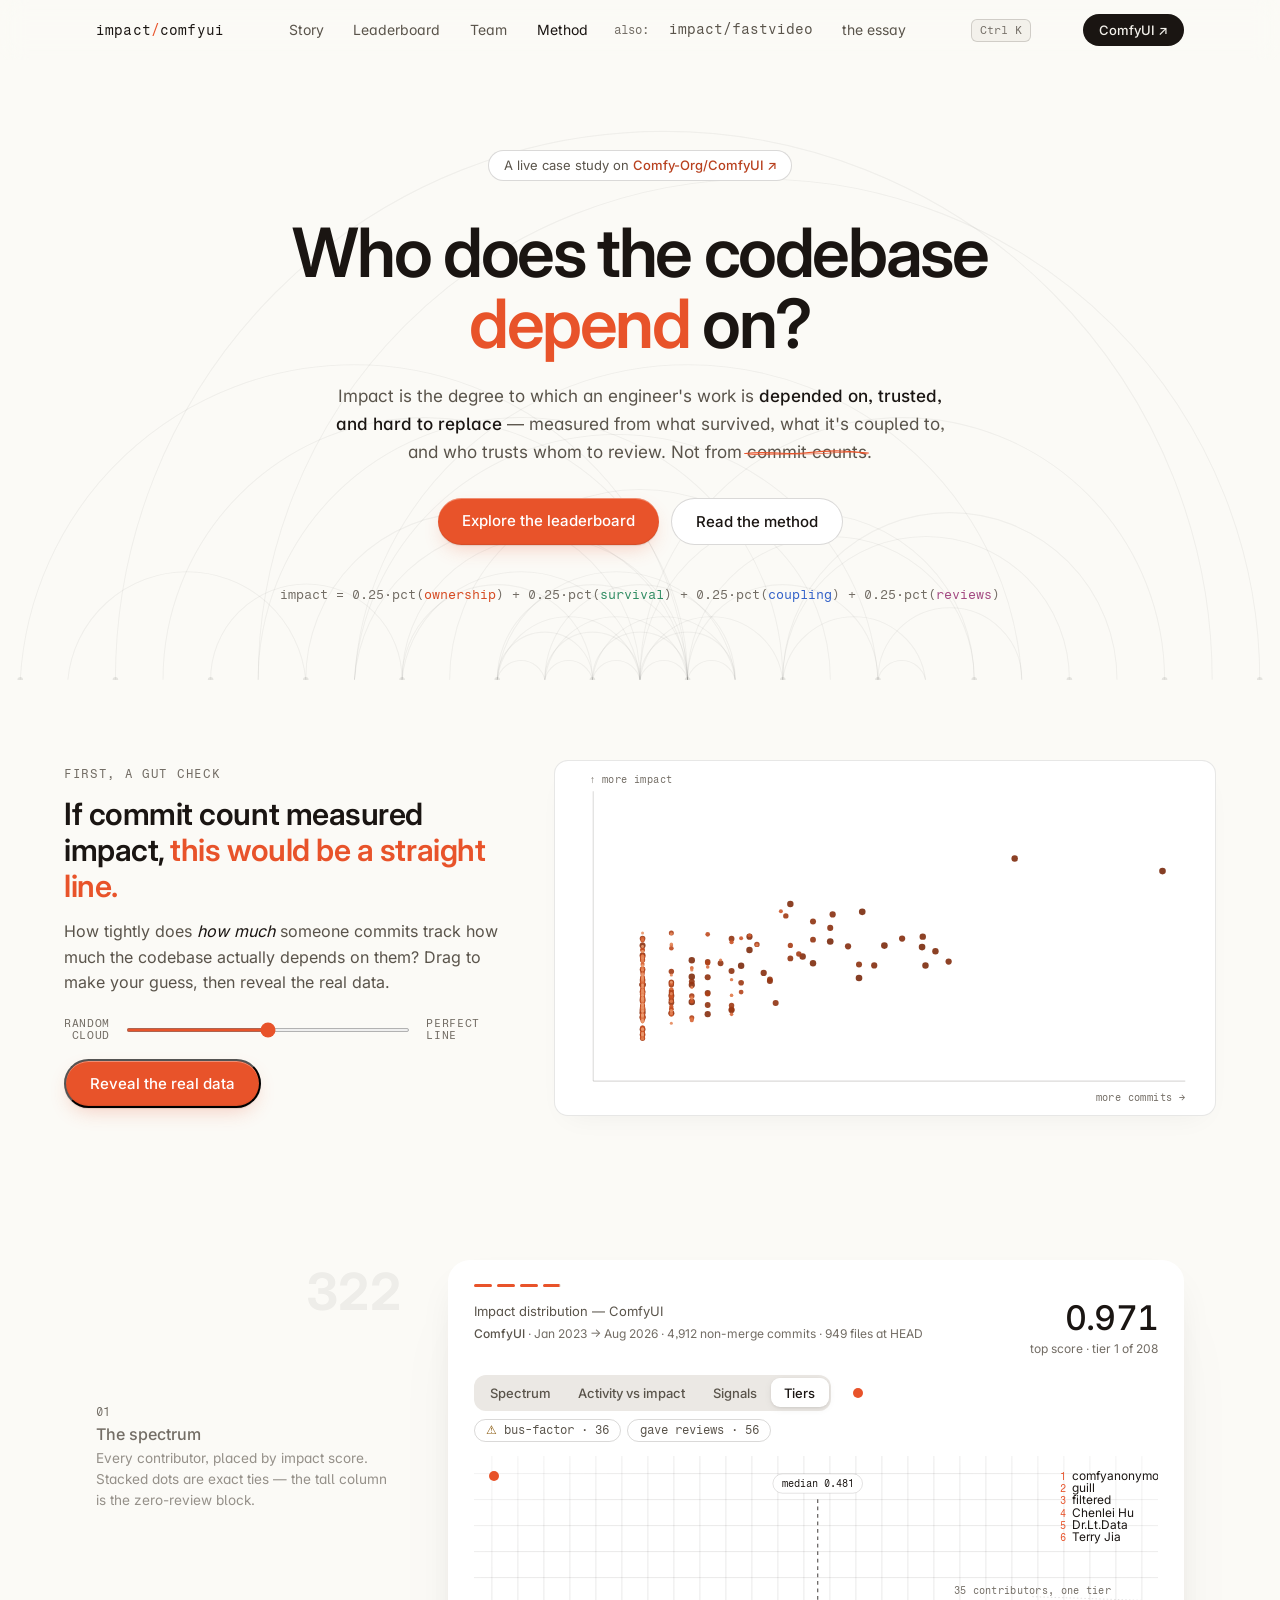
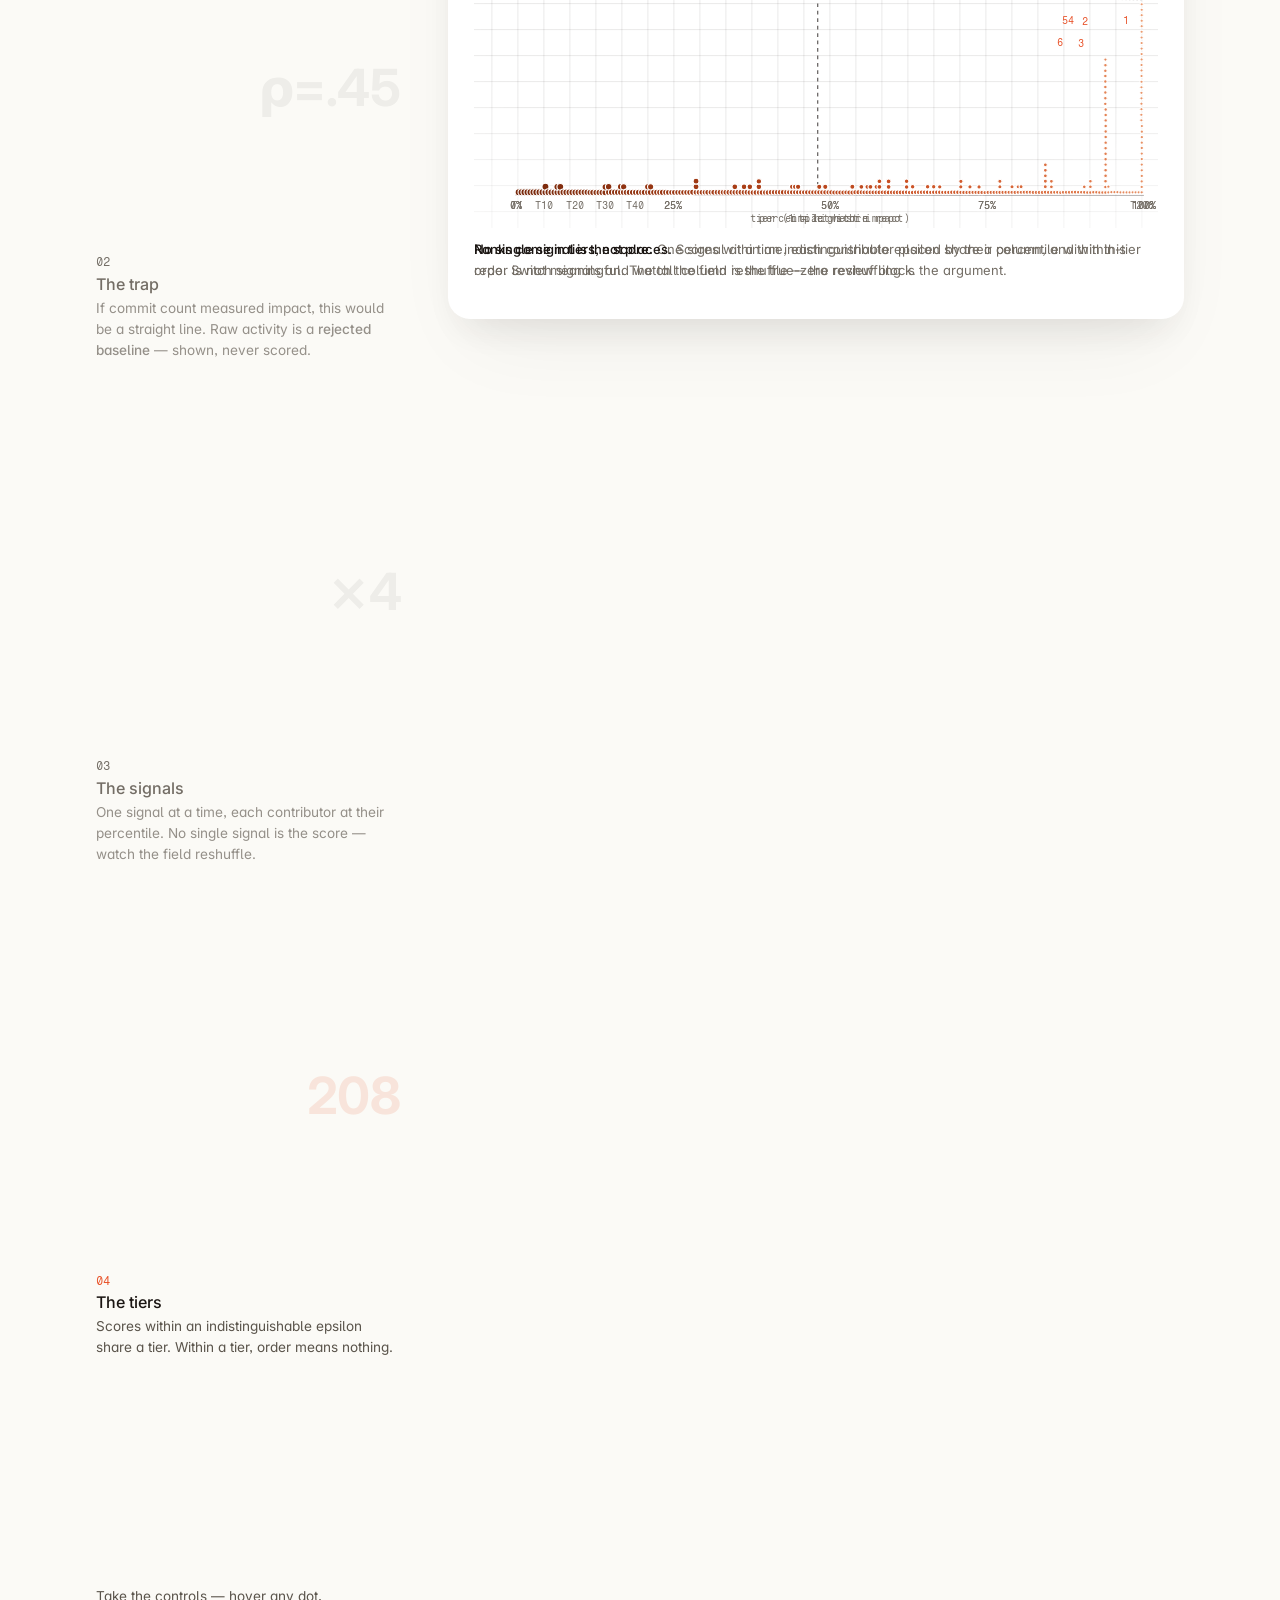
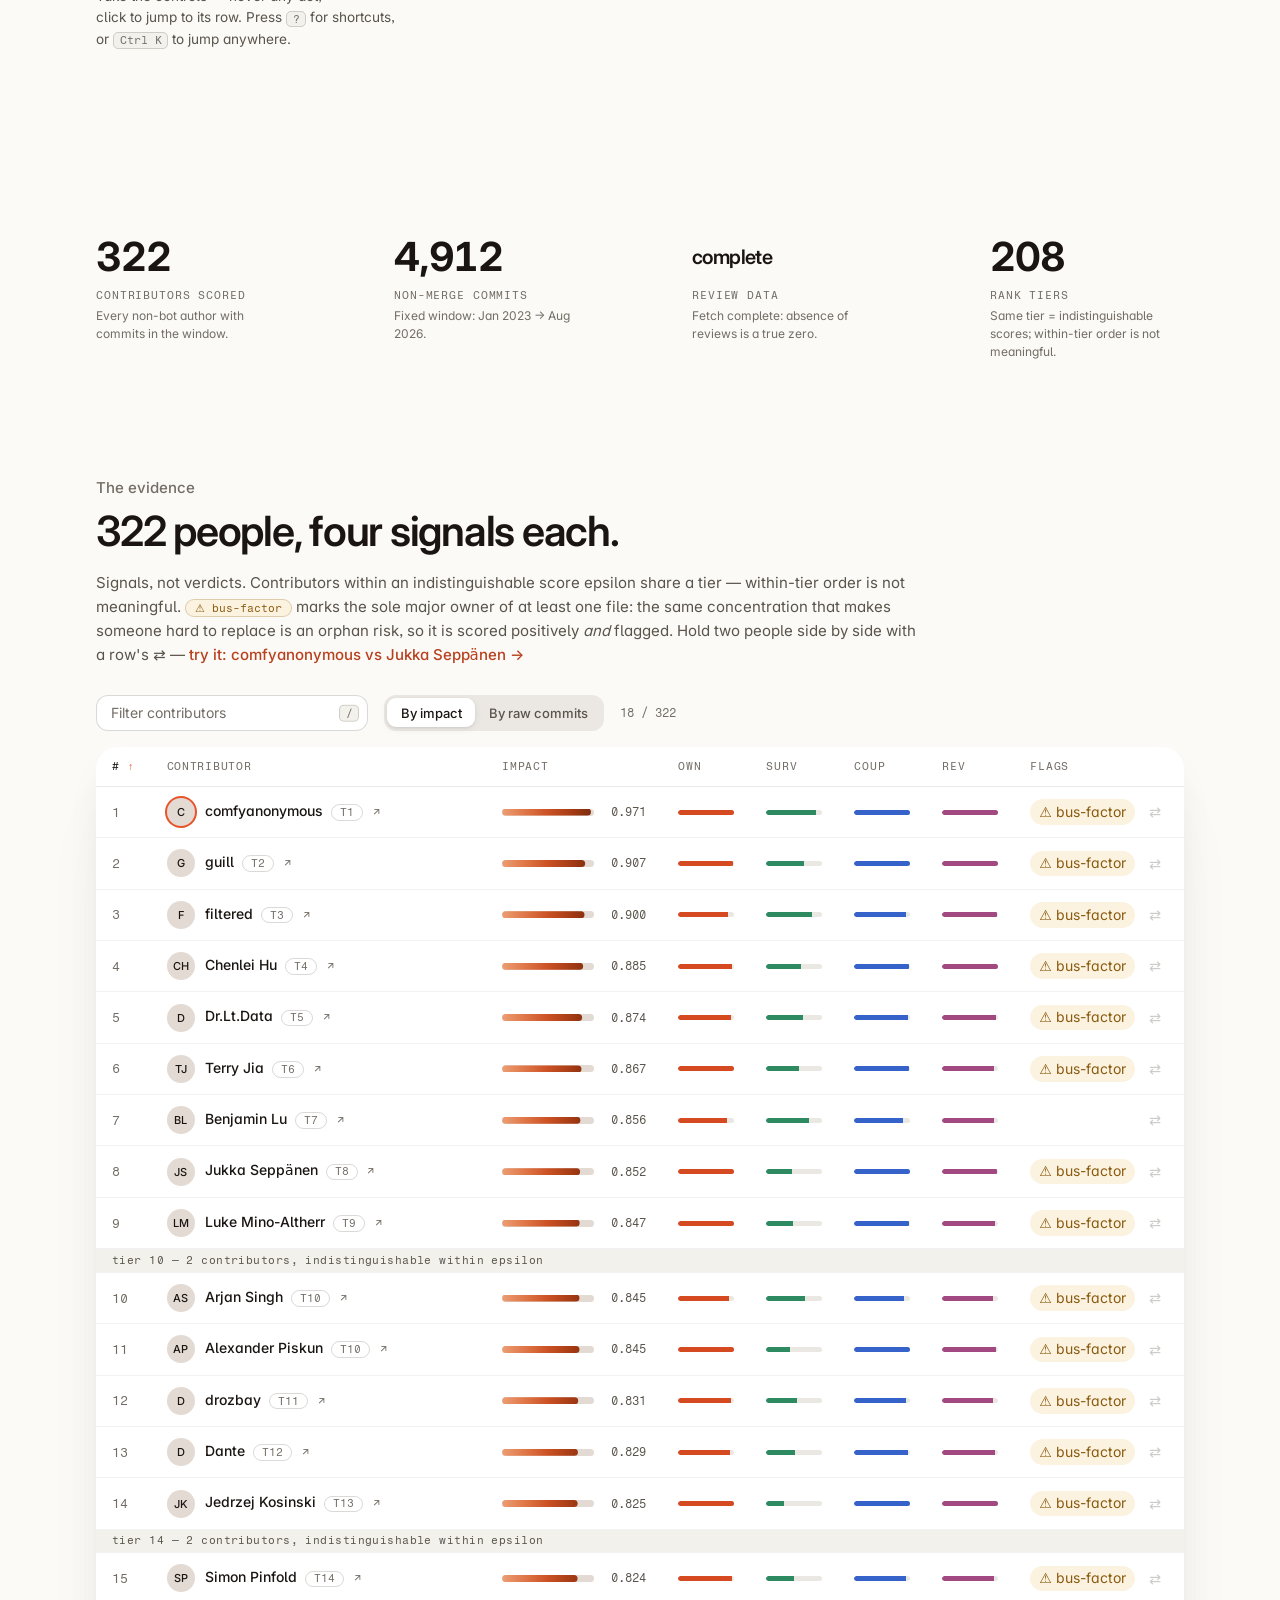
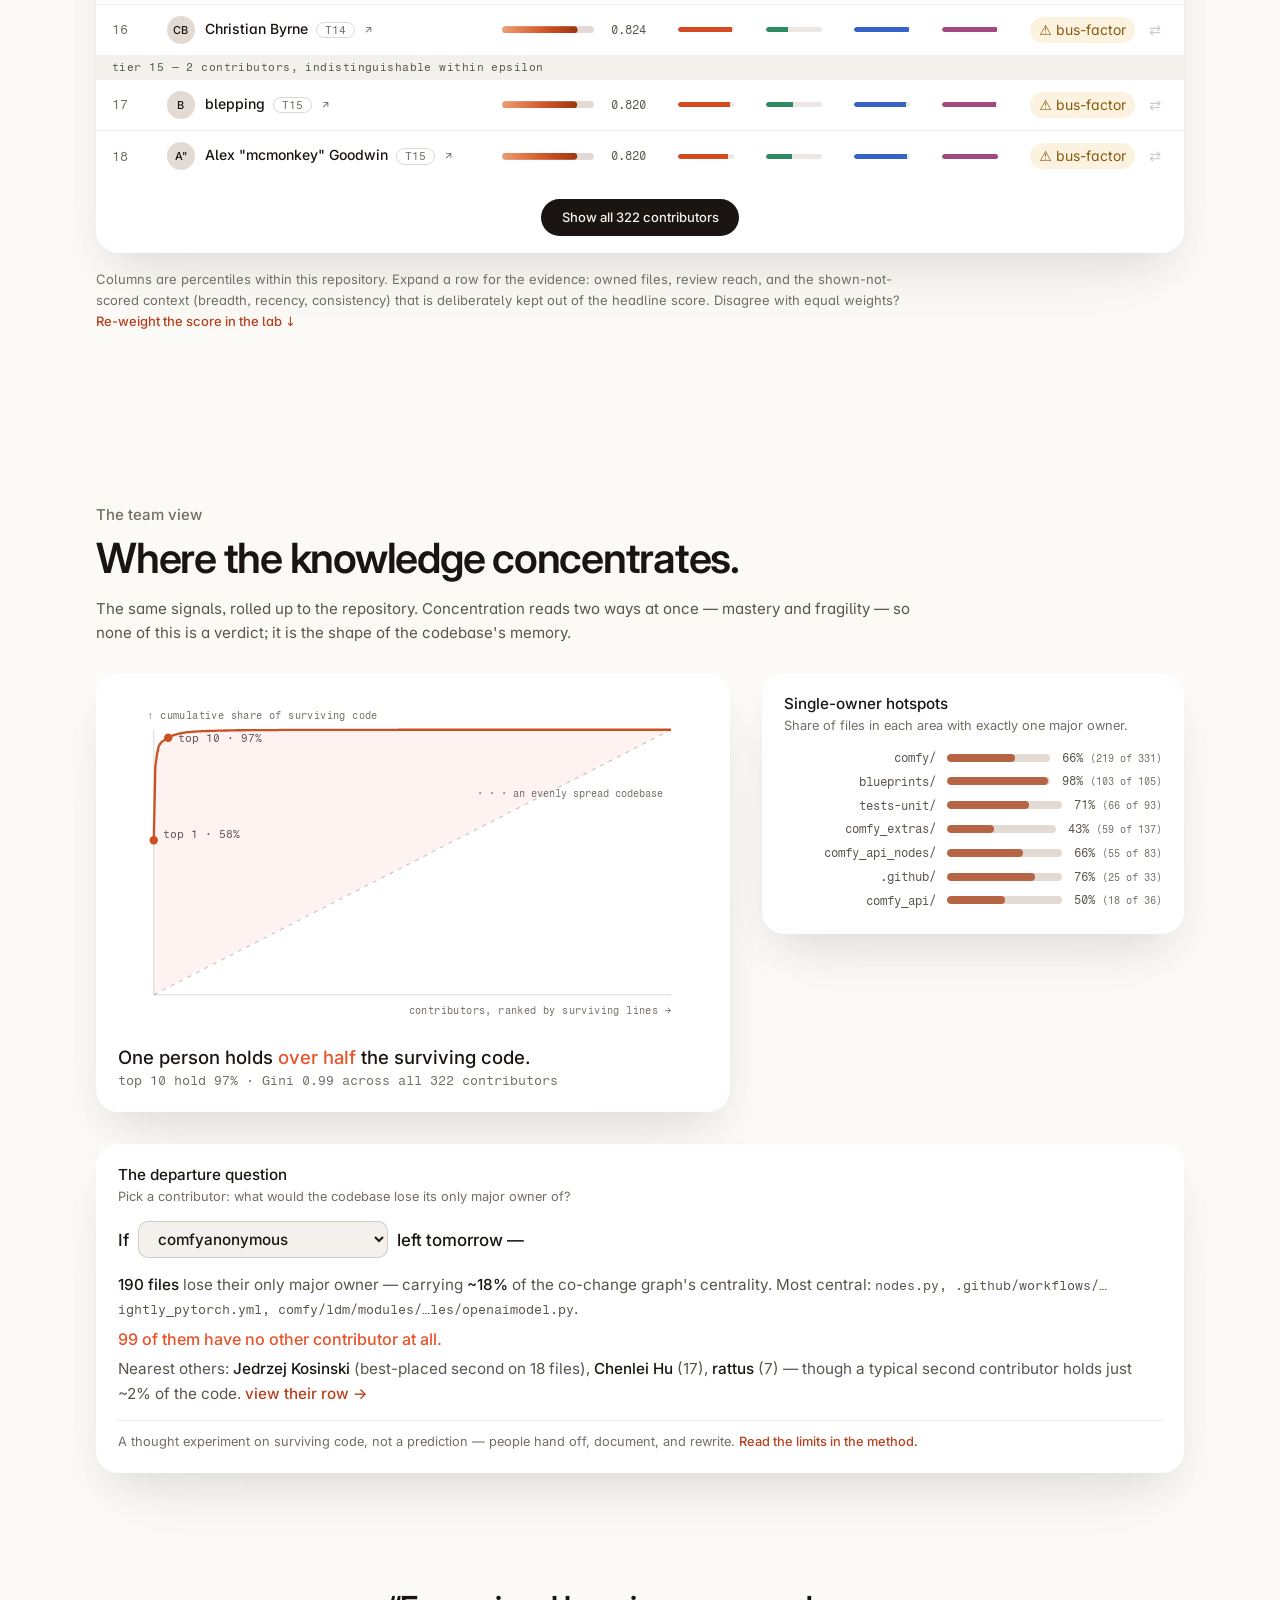
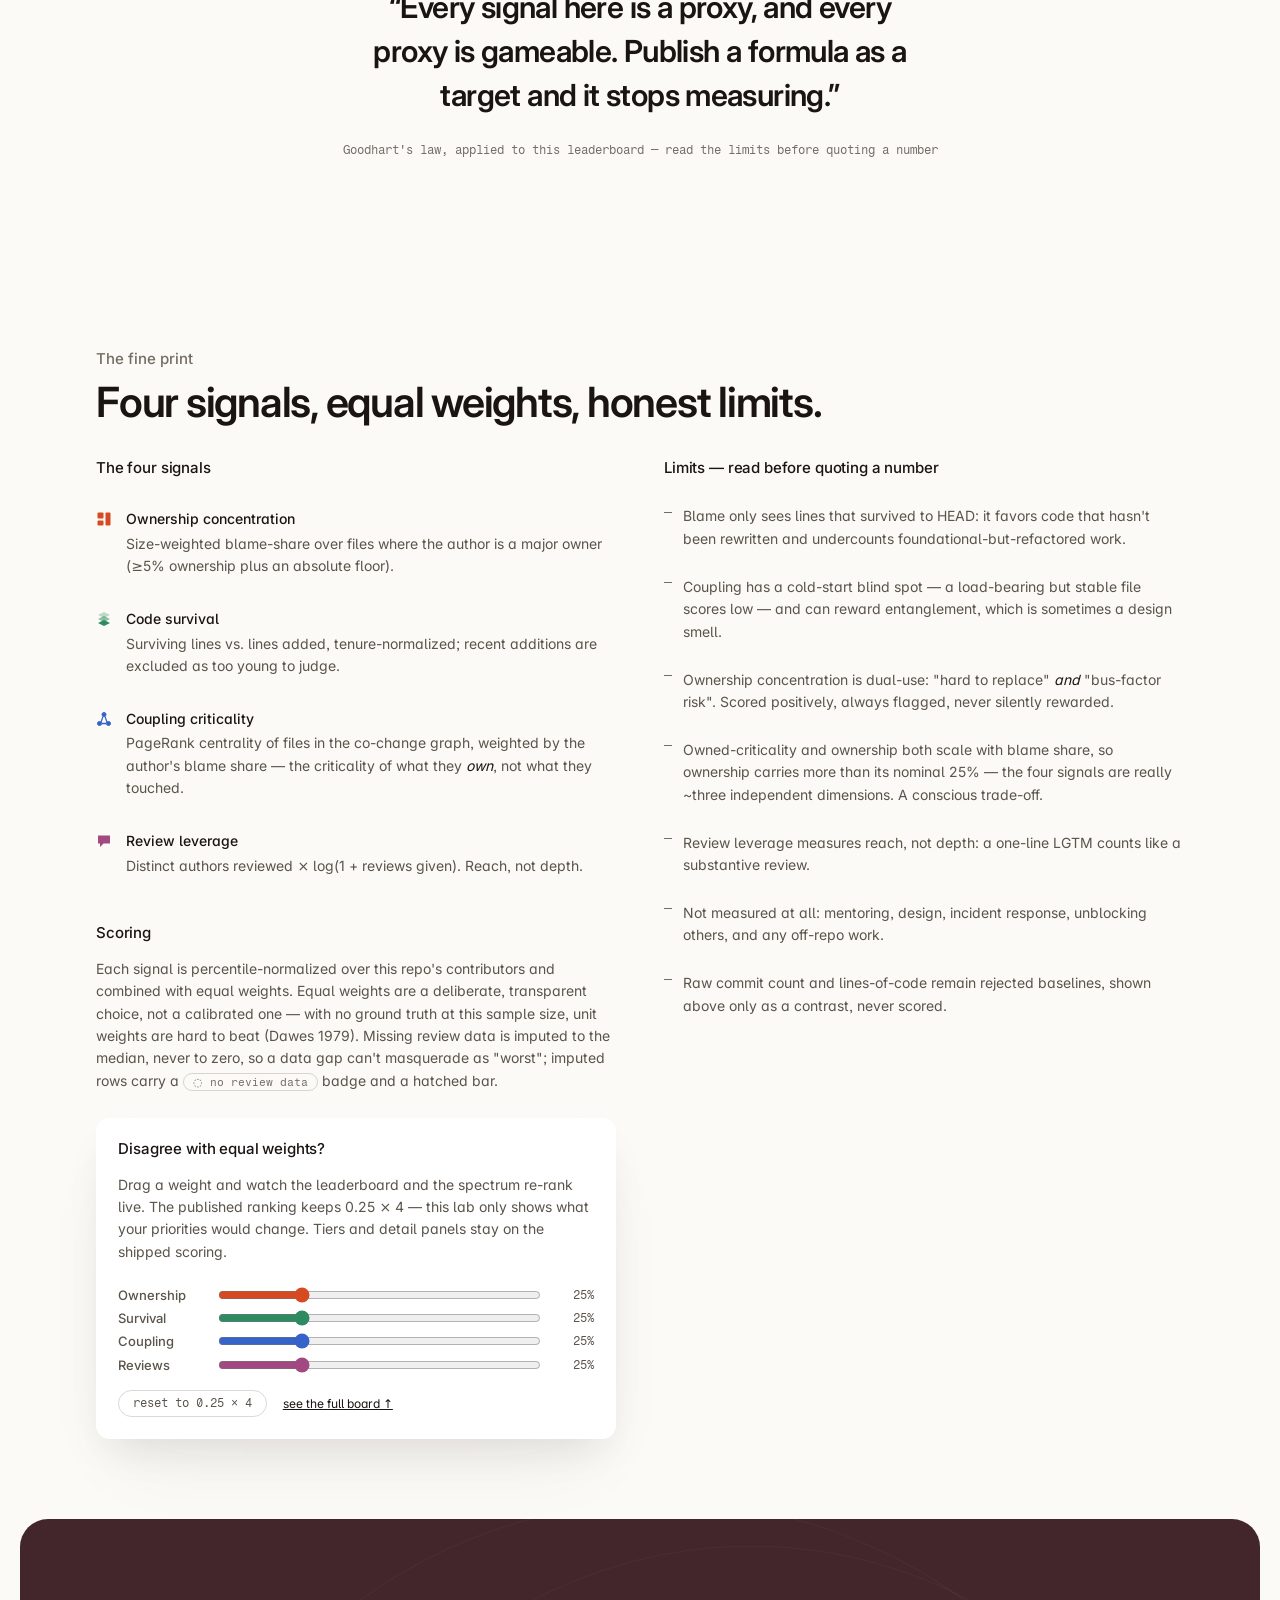
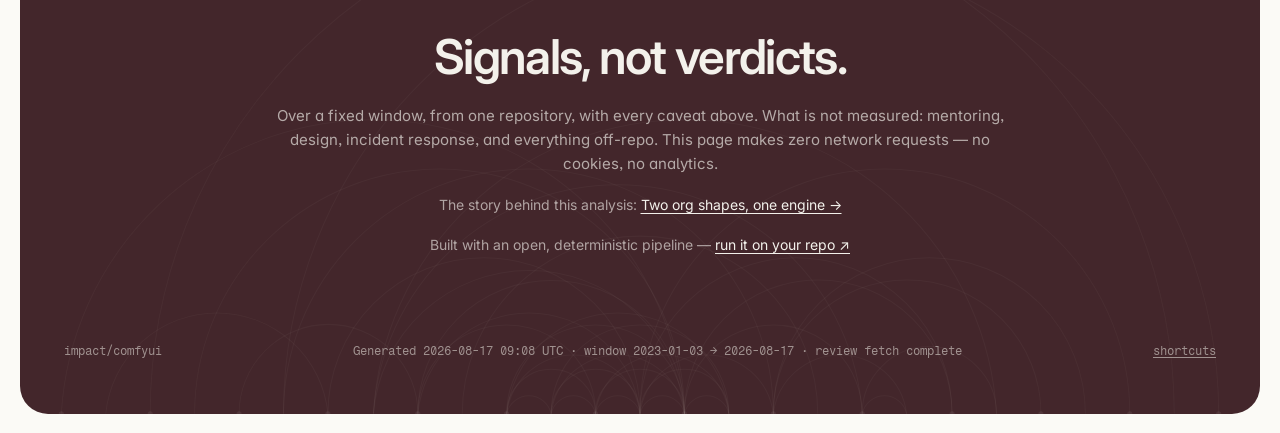
==== docs/comfyui/index.html @ c4386c2b "chore: weekly data refresh (2026-08-17)" ====
<!doctype html>
<html lang="en">
<head>
<meta charset="utf-8">
<meta name="viewport" content="width=device-width, initial-scale=1">
<meta name="color-scheme" content="light">
<meta name="theme-color" content="#FCFCFC">
<meta name="description" content="Who does ComfyUI depend on? An engineering-impact leaderboard built from code survival, ownership, co-change coupling, and review leverage — not commit counts.">
<meta property="og:title" content="Who does ComfyUI depend on?">
<meta property="og:description" content="322 ComfyUI contributors ranked by impact — what survived, what it's coupled to, and who trusts whom to review. Not commit counts.">
<meta property="og:type" content="website">
<meta property="og:image" content="https://sbui056.github.io/engineering-metrics/comfyui/og.png">
<meta property="og:image:width" content="1200">
<meta property="og:image:height" content="630">
<meta name="twitter:card" content="summary_large_image">
<link rel="icon" href="data:image/svg+xml,%3Csvg xmlns='http://www.w3.org/2000/svg' viewBox='0 0 32 32'%3E%3Crect width='32' height='32' rx='7' fill='%23FCFCFC'/%3E%3Ccircle cx='10' cy='20' r='3' fill='%23EC9E74'/%3E%3Ccircle cx='17' cy='16' r='4' fill='%23CB5124'/%3E%3Ccircle cx='24' cy='11' r='5' fill='%2378290C'/%3E%3C/svg%3E">
<title>Engineering Impact — ComfyUI</title>
<style>
/* ------------------------------------------------------------------ tokens
   Art direction: a warm paper-white measurement instrument with one hot color
   and an editorial voice. Every surface/shadow/chart value below is either
   measured from the reference (workweave.dev, extracted via computed styles)
   or validator-passed (dataviz validate_palette.js):
   - signal categorical set on #FFFFFF: #D64A22 / #2E8B61 / #3563C9 / #A34981
     (ALL PASS, all-pairs CVD >= 18)
   - impact ramp (ordinal) on #FFFFFF: #EC9E74 -> #DF7647 -> #CB5124 ->
     #A63C15 -> #78290C (ALL PASS)
   Vermilion #E8532A is brand/status-of-argument only (pop word, scribble,
   page CTA, >=18px text); body-size links use #B8401E (>=4.5:1).
   Amber-brown #8A5A0F on #FBF3E0 is the reserved bus-factor status - always
   icon + label, never a series color. */
:root {
  --paper: #FBFAF6;
  --cream: #F3F1EB;
  --tert: #EBE8E4;
  --putty: #E3DAD3;
  --peach: #FDEDE6;
  --card: #FFFFFF;
  --espresso: #43262B;
  --ink: #1A1512;
  --ink-2: #5A544B;
  --ink-3: #736D65; /* 4.53:1 on cream, 4.90 on paper — AA on every surface it sits on (hover rows included) */
  --hair: rgba(26, 21, 18, 0.10);
  --hair-2: rgba(26, 21, 18, 0.16);
  --gridline: rgba(26, 21, 18, 0.09);
  --verm: #E8532A;
  --verm-deep: #C94420;
  --link: #B8401E;
  --own: #D64A22;
  --surv: #2E8B61;
  --coup: #3563C9;
  --rev: #A34981;
  --ramp: linear-gradient(90deg, #EC9E74, #DF7647, #CB5124, #A63C15, #78290C);
  --warn-ink: #8A5A0F;
  --warn-bg: #FBF3E0;
  --warn-line: rgba(138, 90, 15, 0.25);
  --display: "Inter Display", "Inter", system-ui, -apple-system, "Segoe UI", sans-serif;
  --ui: "Inter", system-ui, -apple-system, "Segoe UI", sans-serif;
  --mono: "Fragment Mono", ui-monospace, "SF Mono", Menlo, Consolas, monospace;
  --card-shadow: rgba(42, 31, 26, 0.10) 0 20px 40px -12px,
                 rgba(42, 31, 26, 0.06) 0 40px 80px -24px;
  --nav-h: 3.75rem;
  /* two motion registers: --swift for micro (hover/tooltip, <=200ms ease-out),
     --ease-expo/--ease-spring for narrative (reveals, morphs, 0.5-1s) */
  --ease: cubic-bezier(0.22, 1, 0.36, 1);
  --ease-expo: cubic-bezier(0.16, 1, 0.3, 1);
  --ease-spring: cubic-bezier(0.25, 1, 0.5, 1);
  --swift: 200ms cubic-bezier(0, 0, 0.2, 1);
  --r-md: 12px;
  --r-lg: 14px;
  --r-xl: 22px;
  --r-2xl: 28px;
}

/* real spring for --ease-spring where linear() is supported (Chrome 113+,
   Firefox 112+, Safari 17.2+): one gentle overshoot (~4%), settled by 60%.
   Generated from a damped spring (zeta 0.72). The token upgrade must happen
   inside @supports — a linear() fallback chain through var() would fail at
   computed-value time and reset to `initial`, not the previous value. */
@supports (transition-timing-function: linear(0, 1)) {
  :root {
    --ease-spring: linear(0, 0.1531 5%, 0.4376 10%, 0.6982 15%, 0.8803 20%,
        0.9835 25%, 1.0283 30%, 1.0384 35%, 1.0322 40%, 1.0212 45%,
        1.0113 50%, 1.0044 55%, 1);
  }
}

*, *::before, *::after { box-sizing: border-box; }
html { scroll-behavior: smooth; background: var(--paper); }
body {
  margin: 0;
  background: var(--paper);
  color: var(--ink);
  font: 400 1rem/1.6 var(--ui);
  /* character variants (tail l, single-storey a, curved r): de-default-Inter voice */
  font-feature-settings: "cv05" 1, "cv11" 1, "ss03" 1;
  -webkit-font-smoothing: antialiased;
  text-rendering: optimizeLegibility;
}
h1, h2, h3 { margin: 0; }
a { color: inherit; }
::selection { background: var(--peach); color: var(--ink); }
.sr-only {
  position: absolute; width: 1px; height: 1px; padding: 0; margin: -1px;
  overflow: hidden; clip-path: inset(50%); white-space: nowrap;
}
:focus-visible { outline: 2px solid var(--verm); outline-offset: 2px; border-radius: 3px; }
.espresso :focus-visible { outline-color: var(--cream); }
section { scroll-margin-top: calc(var(--nav-h) + 1rem); }
.nowrap { white-space: nowrap; }
.num-data { font-variant-numeric: tabular-nums; }

.skip {
  position: absolute; left: 1rem; top: 0.75rem; z-index: 100;
  background: var(--ink); color: var(--cream); text-decoration: none;
  font: 500 0.8125rem var(--ui); padding: 0.5rem 1rem; border-radius: 99px;
  transform: translateY(-4.75rem); transition: transform var(--swift);
}
.skip:focus { transform: translateY(0); }
.noscript { max-width: 72rem; margin: 2rem auto; padding: 0 2rem; color: var(--ink-2); }

/* structure felt, not seen: no page frame, no section divider lines —
   separation is spacing alone. The page is one continuous sheet: a fixed
   full-viewport atmosphere (very large, very soft warm washes) sits behind
   everything, so the warmth flows through section boundaries instead of
   belonging to bands. */
body::before {
  content: ""; position: fixed; inset: 0; z-index: -1; pointer-events: none;
  background-image:
    radial-gradient(ellipse 90% 62% at 50% -8%,
      rgba(236, 158, 116, 0.12), rgba(236, 158, 116, 0.04) 52%, transparent 76%),
    radial-gradient(ellipse 70% 55% at 88% 62%,
      rgba(243, 241, 235, 0.85), transparent 70%),
    radial-gradient(ellipse 60% 45% at 6% 96%,
      rgba(227, 218, 211, 0.35), transparent 72%);
}
.nav-inner, .hero-inner, .story-grid, .cells, .section, .quote-inner, .espresso-inner {
  max-width: 72rem; margin: 0 auto;
}

/* reveal system: armed only when JS runs (html.js), killed by reduced motion */
html.js [data-reveal] {
  opacity: 0; transform: translateY(14px);
  transition: opacity 0.5s var(--ease-expo), transform 0.5s var(--ease-expo);
  transition-delay: var(--d, 0ms);
}
html.js [data-reveal].in { opacity: 1; transform: none; }
/* element was already deep in view when its reveal fired (fast scroll or an
   anchor jump): appear near-instantly instead of making the reader wait */
html.js [data-reveal].in-fast { transition-duration: 0.18s; transition-delay: 0ms; }

/* the footer's conversion line: the site links its own engine */
.espresso-run { margin: 1.1rem 0 0; font: 400 0.875rem/1.6 var(--ui); color: rgba(243, 241, 235, 0.62); }
.espresso-run a { color: var(--cream); text-decoration: underline; text-underline-offset: 3px; }
.espresso-run a:hover { color: #fff; }

/* ------------------------------------------------------------- prologue
   The guess beat: a compact gut-check between hero and story (6.7 demoted it
   from a full-screen gate — hero first). Lineless: no border, no wash of its
   own; it sits in the page atmosphere. Desktop is a two-column instrument
   panel (copy + controls left, chart right); phones stack copy → chart →
   controls so the Reveal always sits with the chart it drives. */
.prologue[hidden] { display: none; } /* display rule below must not defeat [hidden] */
.prologue { padding: 5rem 2rem 4rem; }
.prologue-inner {
  max-width: 72rem; margin: 0 auto;
  display: grid; grid-template-columns: minmax(19rem, 2fr) 3fr;
  grid-template-areas: "copy chart" "play chart";
  column-gap: 3rem; row-gap: 1.4rem; align-items: center;
}
.prologue-copy {
  grid-area: copy; align-self: end;
  display: flex; flex-direction: column; gap: 1rem;
}
.prologue-play {
  grid-area: play; align-self: start;
  display: flex; flex-direction: column; gap: 1rem; align-items: flex-start;
}
.prologue-kicker {
  margin: 0; font: 500 0.75rem/1 var(--mono);
  letter-spacing: 0.14em; text-transform: uppercase; color: var(--ink-3);
}
.prologue-title {
  margin: 0; max-width: 22ch;
  font: 600 clamp(1.6rem, 2.4vw, 2.15rem)/1.16 var(--display);
  letter-spacing: -0.015em; color: var(--ink);
}
.prologue-title-em { color: var(--verm); }
.prologue-q {
  margin: 0; max-width: 34rem;
  font: 400 1rem/1.6 var(--ui); color: var(--ink-2);
}
.prologue-q em { font-style: italic; color: var(--ink); }
.prologue-svg {
  grid-area: chart; width: 100%;
  background: var(--card); border: 1px solid var(--hair);
  border-radius: var(--r-lg); padding: 0.5rem 0.5rem 0.25rem;
  box-shadow: rgba(42, 31, 26, 0.06) 0 12px 28px -14px;
}
.prologue-svg svg { display: block; width: 100%; height: auto; }
.prologue-svg .prologue-axis { stroke: var(--hair-2); stroke-width: 1; }
.prologue-svg .prologue-axlab {
  fill: var(--ink-3); font: 500 10px var(--mono); letter-spacing: 0.04em;
}
.prologue-svg g.prologue-dot { transform: translate(0, 0); }
.prologue-svg.prologue-live g.prologue-dot {
  transition: transform 160ms var(--ease-spring);
}
.prologue-svg g.prologue-dot circle { opacity: 0.9; }
.prologue-controls[hidden] { display: none; }
.prologue-controls {
  display: flex; align-items: center; gap: 0.9rem;
  width: 100%; max-width: 26rem;
}
.prologue-controls.done { opacity: 0.5; }
.prologue-cap {
  flex: 0 0 auto; font: 500 0.6875rem/1.05 var(--mono);
  text-transform: uppercase; letter-spacing: 0.06em; color: var(--ink-3);
}
.prologue-cap-l { text-align: right; }
.prologue-cap-r { text-align: left; }
#prologue-range { flex: 1 1 auto; accent-color: var(--verm); height: 4px; cursor: pointer; }
.prologue-actions { margin-top: 0.1rem; }
/* .pill sets display:inline-block, which would defeat the [hidden] UA rule
   when the reveal button is dismissed — restore it explicitly */
#prologue-reveal[hidden] { display: none; }
.prologue-result[hidden] { display: none; }
.prologue-result {
  display: flex; flex-direction: column; align-items: flex-start; gap: 0.9rem;
  margin-top: 0.2rem; animation: prologue-fade 0.55s var(--ease-expo) both;
}
@keyframes prologue-fade {
  from { opacity: 0; transform: translateY(10px); }
  to { opacity: 1; transform: none; }
}
.prologue-readout { margin: 0; font: 500 1rem var(--mono); color: var(--ink); }
.prologue-verdict {
  margin: 0; max-width: 36rem;
  font: 400 1rem/1.62 var(--ui); color: var(--ink-2);
}
.prologue-verdict strong { color: var(--ink); font-weight: 600; }
/* under 64rem the panel stacks: copy → chart → play, centered */
@media (max-width: 64rem) {
  .prologue { padding: 3.5rem 1.25rem 3rem; }
  .prologue-inner {
    grid-template-columns: minmax(0, 1fr);
    grid-template-areas: "copy" "chart" "play";
    row-gap: 1.15rem;
  }
  .prologue-copy, .prologue-play { align-self: auto; align-items: center; text-align: center; }
  .prologue-result { align-items: center; text-align: center; }
  .prologue-controls { margin: 0 auto; max-width: 32rem; }
}
@media (max-width: 560px) {
  .prologue-cap { display: none; } /* the slider alone reads fine on phones */
}

/* ------------------------------------------------------- scroll progress
   Hairline reading gauge pinned above the nav. Scroll-linked, not animated:
   CSS scroll-timeline where supported, the app.js fallback elsewhere
   (Firefox stable still flags scroll-driven animations). Invisible at
   scaleX(0) under no-JS + no-support, under reduced motion (convention:
   scroll-scrubbed effects switch off), and in print. */
.scroll-progress {
  position: fixed; top: 0; left: 0; right: 0; height: 2px;
  z-index: 41; pointer-events: none;
}
.scroll-progress i {
  display: block; height: 100%; background: var(--verm);
  transform: scaleX(0); transform-origin: 0 50%;
}
@media (prefers-reduced-motion: no-preference) {
  @supports (animation-timeline: scroll()) {
    .scroll-progress i {
      animation: sp-grow linear both;
      animation-timeline: scroll(root);
    }
  }
}
@keyframes sp-grow { from { transform: scaleX(0); } to { transform: scaleX(1); } }

/* ------------------------------------------------------------------- nav */
.nav {
  position: sticky; top: 0; z-index: 40;
  background: rgba(251, 250, 246, 0.82);
  backdrop-filter: blur(12px);
  -webkit-backdrop-filter: blur(12px);
  /* flat nav (Claude/Clay): no border — elevation arrives only on scroll */
  transition: box-shadow 0.25s var(--ease);
}
/* hairline lives in the shadow, not a border — a real border would add 1px
   of nav height mid-scroll and shift everything below it */
.nav.scrolled {
  box-shadow: 0 1px 0 var(--hair),
              rgba(42, 31, 26, 0.07) 0 6px 16px -8px;
}
.nav-inner {
  padding: 0 2rem; height: var(--nav-h);
  display: flex; align-items: center; justify-content: space-between; gap: 1rem;
}
.wordmark {
  font: 400 0.875rem var(--mono); color: var(--ink);
  text-decoration: none; letter-spacing: 0.01em;
}
.wordmark-sep { color: var(--verm); }
.nav-links { display: flex; gap: 0.25rem; align-items: center; }
/* sibling deployments of the same engine ("also: impact/<repo>") */
.nav-sib-wrap {
  font: 500 0.72rem var(--mono); color: var(--ink-3);
  margin-left: 0.6rem; white-space: nowrap;
}
.nav-sib { color: var(--link); text-decoration: none; }
.nav-sib:hover { text-decoration: underline; }
.nav-links a {
  font-size: 0.875rem; color: var(--ink-2); text-decoration: none;
  padding: 0.4rem 0.8rem; border-radius: 99px;
  transition: color var(--swift), background-color var(--swift);
}
.nav-links a:hover { color: var(--ink); background: var(--cream); }
.nav-links a.active { color: var(--ink); }
/* the nav recedes once the page is moving: secondary links dim so content
   leads; hover and the scroll-spy active state restore full ink */
.nav.scrolled .nav-links a { color: var(--ink-3); }
.nav.scrolled .nav-links a:hover,
.nav.scrolled .nav-links a:focus-visible,
.nav.scrolled .nav-links a.active { color: var(--ink); }
.nav-pill {
  font: 500 0.8125rem var(--ui); color: var(--cream); background: var(--ink);
  text-decoration: none; border-radius: 99px; padding: 0.5rem 1rem;
  transition: transform var(--swift), background-color var(--swift);
}
.nav-pill:hover { background: #000; transform: translateY(-1px); }
.nav-pill:active { transform: translateY(0) scale(0.98); }
/* command-palette affordance (unhidden by JS, which also sets ⌘K vs Ctrl K) */
.nav-kbd {
  all: unset; box-sizing: border-box; cursor: pointer; flex-shrink: 0;
  font: 400 0.6875rem var(--mono); color: var(--ink-3);
  border: 1px solid var(--hair-2); border-radius: 6px;
  background: var(--cream); padding: 0.25rem 0.5rem;
  transition: color var(--swift), border-color var(--swift), transform var(--swift);
}
.nav-kbd:hover { color: var(--ink); border-color: var(--ink-3); }
.nav-kbd:active { transform: scale(0.96); }
.nav-kbd:focus-visible { outline: 2px solid var(--verm); outline-offset: 2px; }
.nav-kbd[hidden] { display: none; }

/* ------------------------------------------------------------------ hero */
.hero { position: relative; overflow: hidden; }
.hero-arcs {
  position: absolute; inset: 0; width: 100%; height: 100%;
  color: var(--ink); opacity: 0.8; pointer-events: none;
}
/* the guilloche draws itself: pathLength=1 set at build, staggered per path */
@keyframes arc-draw { to { stroke-dashoffset: 0; } }
.hero-arcs path, .espresso-arcs path {
  stroke-dasharray: 1; stroke-dashoffset: 1;
  animation: arc-draw 1.6s var(--ease) forwards;
  animation-delay: calc(var(--i, 0) * 45ms);
}
/* the finale: with JS, the footer arcs are scrubbed by scroll — the co-change
   graph converges as "Signals, not verdicts" enters (finaleScrub in app.js;
   CSS animation-timeline was tried and freezes at its range end in Chrome,
   so the scrub is a rAF handler). Without JS, the time-based draw stays. */
html.js .espresso-arcs path { animation: none; }
.hero-inner {
  position: relative; text-align: center;
  padding: clamp(4rem, 10svh, 6.5rem) 2rem 4.5rem;
}
.announce {
  display: inline-flex; align-items: center;
  font: 400 0.8125rem var(--ui); color: var(--ink-2); text-decoration: none;
  background: var(--card); border: 1px solid var(--hair-2); border-radius: 99px;
  padding: 0.4rem 0.9rem; margin-bottom: 2.25rem;
  transition: border-color var(--swift), transform var(--swift);
}
.announce b { color: var(--link); font-weight: 500; }
.announce:hover { border-color: var(--verm); transform: translateY(-1px); }
h1 {
  font: 600 clamp(2.7rem, 5.8vw, 4.25rem)/1.04 var(--display);
  letter-spacing: -0.035em; max-width: 19ch; margin: 0 auto;
}
h1 em { font-style: normal; color: var(--verm); }
.hero-sub {
  max-width: 39rem; margin: 1.5rem auto 0;
  font-size: 1.0625rem; line-height: 1.65; color: var(--ink-2);
}
.hero-sub strong { color: var(--ink); font-weight: 500; }
.strike { position: relative; white-space: nowrap; }
/* the scribble band is sized so its strokes (y 6–16 of the 0–20 viewBox)
   cross the x-height middle — a strike-through, not a botched underline */
.strike svg { position: absolute; left: -3%; top: 30%; width: 106%; height: 46%; overflow: visible; }
.strike path {
  fill: none; stroke: var(--verm); stroke-linecap: round;
}
.strike-a { stroke-width: 2.4; }
.strike-b { stroke-width: 1.8; opacity: 0.85; }
html.js .strike path {
  stroke-dasharray: 120; stroke-dashoffset: 120;
  transition: stroke-dashoffset 0.6s var(--ease) 0.5s;
}
html.js .in .strike path, html.js .strike.drawn path { stroke-dashoffset: 0; }
.hero-ctas { display: flex; gap: 0.75rem; justify-content: center; margin-top: 2rem; }
.pill {
  display: inline-block; font: 500 0.9375rem var(--ui); text-decoration: none;
  border-radius: 99px; padding: 0.8rem 1.5rem;
  transition: transform var(--swift), background-color var(--swift), border-color var(--swift);
}
.pill:hover { transform: translateY(-1px); }
.pill:active { transform: translateY(0) scale(0.97); }
/* tactile light model (Cursor recipe): top highlight + tinted ambient + contact */
.pill-verm {
  background: var(--verm); color: #fff;
  box-shadow: inset 0 1px rgba(255, 255, 255, 0.34),
              inset 0 -1px 1px rgba(0, 0, 0, 0.08),
              rgba(232, 83, 42, 0.28) 0 8px 20px -6px,
              rgba(26, 21, 18, 0.10) 0 1px 1px;
}
.pill-verm:hover { background: var(--verm-deep); }
.pill-white { background: var(--card); color: var(--ink); border: 1px solid var(--hair-2); }
.pill-white:hover { border-color: var(--ink-3); }
.pill-ink { background: var(--ink); color: var(--cream); border: none; cursor: pointer; }
.pill-ink:hover { background: #000; }
.formula {
  margin: 2.5rem 0 0; font: 400 0.8125rem/1.6 var(--mono); color: var(--ink-3);
  overflow-x: auto; white-space: nowrap; padding-bottom: 2px;
}
.f-own { color: var(--own); } .f-surv { color: var(--surv); }
.f-coup { color: var(--coup); } .f-rev { color: var(--rev); }

/* ------------------------------------------------- story: rail + chart card */
.story-grid {
  display: grid; grid-template-columns: 19rem minmax(0, 1fr);
  gap: 3rem; padding: 5rem 2rem 6rem; align-items: start;
}
.story-rail { position: relative; }
/* desktop scrollytelling: the card sticks while tall steps scroll past */
@media (min-width: 56.0625rem) {
  .card.field { position: sticky; top: calc(var(--nav-h) + 1.25rem); }
  .story-rail .step {
    min-height: 56svh; display: flex; flex-direction: column; justify-content: center;
  }
  .story-rail .step:first-child { min-height: 44svh; }
  .story-rail .step:last-child { min-height: 48svh; }
  .explore-note { padding-bottom: 3rem; }
}
/* the gauge: dashes fill continuously with story scroll progress (inline
   --fill from the scrollBus); .on is the discrete/reduced-motion fallback */
.progress { display: flex; gap: 5px; margin-bottom: 0.9rem; }
.progress i {
  width: 18px; height: 3px; border-radius: 2px;
  background-color: var(--tert);
  background-image: linear-gradient(var(--verm), var(--verm));
  background-repeat: no-repeat;
  background-size: calc(var(--fill, 0) * 100%) 100%;
}
.progress i.on { --fill: 1; }
.step { padding: 1.1rem 0; position: relative; }
/* type-as-form: each step's one number, oversized and ghosted (Wrapped grammar) */
.step::before {
  content: attr(data-ghost); position: absolute; right: 0; top: 0.4rem;
  font: 700 3.2rem/1 var(--display); letter-spacing: -0.03em;
  color: rgba(26, 21, 18, 0.055); pointer-events: none;
  font-variant-numeric: tabular-nums;
  transition: color 0.4s var(--ease);
}
.step.active::before { color: rgba(232, 83, 42, 0.13); }
.step .n { font: 400 0.75rem var(--mono); color: var(--ink-3); transition: color 0.3s var(--ease); }
.step h3 {
  font: 500 1rem var(--ui); margin: 0.3rem 0 0.25rem; color: var(--ink-3);
  transition: color 0.3s var(--ease);
}
/* deliberate sub-AA at rest (axe: color-contrast): inactive steps are
   de-emphasized context; the step you're reading is .on at full contrast */
.step p { font-size: 0.85rem; line-height: 1.55; color: var(--ink-3); margin: 0; opacity: 0.75; transition: opacity 0.3s var(--ease), color 0.3s var(--ease); }
.step.active .n { color: var(--verm); }
.step.active h3 { color: var(--ink); }
.step.active p { color: var(--ink-2); opacity: 1; }
.step strong { font-weight: 500; }
.explore-note { font-size: 0.85rem; color: var(--ink-2); padding-top: 1.1rem; margin: 0; }

.card {
  margin: 0; background: var(--card);
  border-radius: var(--r-xl);
  box-shadow: var(--card-shadow);
  padding: 1.5rem 1.6rem 1.1rem;
}
.cardhead { display: flex; justify-content: space-between; align-items: flex-start; gap: 1rem; margin-bottom: 0.9rem; }
.cardhead .t { font-size: 0.8125rem; color: var(--ink-2); }
.cardhead .t small { display: block; font-size: 0.75rem; color: var(--ink-3); margin-top: 2px; }
.cardhead .t small strong { color: var(--ink-2); font-weight: 500; }
.stat { text-align: right; flex-shrink: 0; }
.stat .v {
  font: 500 2.125rem/1 var(--ui); letter-spacing: -0.02em;
  font-variant-numeric: tabular-nums;
}
.stat small { font-size: 0.75rem; color: var(--ink-3); }
/* the one odometer: per-digit columns roll behind a 1em clip */
.odo-d {
  display: inline-block; overflow: hidden;
  height: 1em; line-height: 1; vertical-align: bottom;
}
.odo-col {
  display: flex; flex-direction: column;
  transition: transform 0.5s var(--ease-expo) calc(var(--od, 0) * 70ms);
}
.odo-n { display: block; height: 1em; line-height: 1; }
.odo-static { display: inline-block; vertical-align: bottom; line-height: 1; }

.field-controls {
  position: relative; /* anchors the keyboard-hint beacon tip (.tip-controls) */
  display: flex; align-items: center; flex-wrap: wrap;
  gap: 0.5rem 0.9rem; margin-bottom: 0.9rem;
}
.seg {
  position: relative;
  display: inline-flex; padding: 3px;
  background: var(--tert); border-radius: var(--r-md);
}
.seg[hidden] { display: none; } /* display rule above would defeat [hidden] */
/* the sliding thumb (JS keeps it under the checked button) */
.seg-thumb {
  position: absolute; top: 3px; bottom: 3px; left: 0; width: 0;
  background: var(--card); border-radius: 9px;
  box-shadow: inset 0 1px rgba(255, 255, 255, 0.6),
              rgba(26, 21, 18, 0.10) 0 1px 3px,
              rgba(26, 21, 18, 0.06) 0 2px 8px;
  transition: transform 350ms var(--ease-spring), width 350ms var(--ease-spring),
              opacity var(--swift);
  will-change: transform;
}
.seg button {
  all: unset; box-sizing: border-box; cursor: pointer;
  position: relative; z-index: 1;
  font: 500 0.8125rem var(--ui); color: var(--ink-2);
  padding: 0.42rem 0.85rem; border-radius: 9px;
  transition: color var(--swift);
}
.seg button:hover { color: var(--ink); }
.seg button:focus-visible { outline: 2px solid var(--verm); outline-offset: -2px; }
.seg button[aria-checked="true"] { color: var(--ink); }
.seg-sub { background: transparent; padding: 0; gap: 2px; }
.seg-sub button { font-size: 0.75rem; padding: 0.3rem 0.6rem; border-radius: 99px; }
.seg-sub .seg-thumb {
  top: 0; bottom: 0; border-radius: 99px;
  box-shadow: inset 0 0 0 1px var(--hair-2);
}
.field-filters { display: inline-flex; gap: 0.4rem; }
.chip-toggle {
  all: unset; box-sizing: border-box; cursor: pointer;
  font: 400 0.71875rem var(--mono); color: var(--ink-2);
  border: 1px solid var(--hair-2); border-radius: 99px; padding: 0.22rem 0.7rem;
  transition: color var(--swift), border-color var(--swift), background-color var(--swift);
}
.chip-toggle:hover { background: var(--cream); color: var(--ink); }
.chip-toggle:active { transform: scale(0.97); }
.chip-toggle:focus-visible { outline: 2px solid var(--verm); outline-offset: 2px; }
.chip-toggle[aria-pressed="true"] {
  color: var(--ink); border-color: var(--verm); background: var(--peach);
}
.chip-toggle .warn-glyph { color: var(--warn-ink); }
.warn-glyph.glyph-low { display: inline-block; transform: translateY(0.08em); } /* ◌ optical center */
.field-count { font: 400 0.75rem var(--mono); color: var(--ink-3); margin-left: auto; }

/* the plot: graph paper that dissolves toward the edges (mask, no frame) */
.field-stage {
  position: relative; border-radius: var(--r-lg); overflow: hidden;
}
.field-stage::before {
  content: ""; position: absolute; inset: 0; pointer-events: none;
  background-image:
    linear-gradient(var(--gridline) 1px, transparent 1px),
    linear-gradient(90deg, var(--gridline) 1px, transparent 1px);
  background-size: 26px 26px; background-position: center;
  -webkit-mask-image: radial-gradient(ellipse 92% 88% at 50% 46%, #000 52%, transparent 98%);
  mask-image: radial-gradient(ellipse 92% 88% at 50% 46%, #000 52%, transparent 98%);
}
#field-svg { position: relative; }
#field-svg svg { display: block; width: 100%; height: auto; }
.pt { transition: opacity 0.18s var(--ease); }
.pt.dim { opacity: 0.14; }
.axis-layer { transition: opacity 0.18s var(--ease); }
.axis-layer.axis-hidden { opacity: 0; pointer-events: none; }
/* captions stack in one grid cell (tallest reserves the height, so steps
   never shift layout) and crossfade via .cap-on; the field morphs smoothly
   beneath them, so a display snap would clash. No-JS keeps the template's
   hidden attributes and renders the one visible caption in normal flow. */
html.js .field-caption { display: grid; }
html.js .field-caption p {
  grid-area: 1 / 1; opacity: 0; pointer-events: none;
  transition: opacity 0.35s var(--ease);
}
html.js .field-caption p.cap-on { opacity: 1; pointer-events: auto; }
.field-caption p {
  font-size: 0.8125rem; color: var(--ink-3); margin: 0.65rem 0 0; max-width: 52rem;
}
.field-caption strong { color: var(--ink-2); font-weight: 500; }
.field-caption .claim { color: var(--ink); font-weight: 600; } /* claim-first captions */

/* ----------------------------------------------------------- stat cells
   borderless numbers row (PostHog/Claude color-block style) — no rules at
   all; the numbers float on the continuous sheet */
.cells {
  display: grid; grid-template-columns: repeat(4, 1fr);
  gap: 0 2.5rem;
}
.tile { padding: 2.4rem 2rem 2.3rem; min-width: 0; }
.tile-value {
  font: 700 2.5rem/1.2 var(--display); letter-spacing: -0.03em; color: var(--ink);
  font-variant-numeric: tabular-nums;
}
.tile-value.small { font-size: 1.25rem; font-weight: 600; line-height: 2.4; }
.tile-label {
  font: 400 0.6875rem var(--mono); color: var(--ink-3);
  text-transform: uppercase; letter-spacing: 0.08em; margin-top: 0.5rem;
}
.tile-sub { font-size: 0.75rem; color: var(--ink-3); margin-top: 0.3rem; line-height: 1.5; }

/* -------------------------------------------------------------- sections */
.section { padding: 5rem 2rem 0; }
.eyebrow { font: 500 0.9375rem var(--ui); color: var(--ink-3); margin: 0 0 0.75rem; }
h2 {
  font: 600 clamp(1.9rem, 3.4vw, 2.6rem)/1.1 var(--display); letter-spacing: -0.03em;
}
.section-sub { max-width: 52rem; margin: 1rem 0 1.75rem; font-size: 0.9375rem; color: var(--ink-2); }
.footnote { font-size: 0.8125rem; color: var(--ink-3); max-width: 52rem; padding-bottom: 5rem; margin-top: 1rem; }
/* contextual pointers to the buried features (compare, the mixer lab) */
.pointer-link { color: var(--link); font-weight: 500; text-decoration: none; white-space: nowrap; }
.pointer-link:hover { text-decoration: underline; }

/* ----------------------------------------------------------------- table */
.table-tools { display: flex; align-items: center; flex-wrap: wrap; gap: 0.75rem 1rem; margin-bottom: 1rem; }
.search-wrap { position: relative; }
#search {
  width: 17rem; max-width: 100%;
  background: var(--card); color: var(--ink);
  border: 1px solid var(--hair-2); border-radius: var(--r-md);
  padding: 0.55rem 2.2rem 0.55rem 0.9rem; font: 400 0.875rem var(--ui);
  transition: border-color var(--swift);
}
#search::placeholder { color: var(--ink-3); }
#search:focus { border-color: var(--verm); outline: none; }
.search-wrap kbd {
  position: absolute; right: 0.55rem; top: 50%; transform: translateY(-50%);
  font: 400 0.6875rem var(--mono); color: var(--ink-3);
  border: 1px solid var(--hair-2); border-radius: 5px; padding: 0.05rem 0.35rem;
  background: var(--cream);
}
.table-tools-note { font: 400 0.75rem var(--mono); color: var(--ink-3); }
/* modified-state flag: visible whenever the mixer lab owns the board order */
.mix-flag { font: 400 0.71875rem var(--mono); color: var(--verm); }
.mix-flag[hidden] { display: none; }

/* under custom weights the shipped spectrum annotations would lie:
   the median chip and the shipped-rank callouts hide until reset */
.mix-bent .median-line, .mix-bent .median-chip-box, .mix-bent .median-chip-text,
.mix-bent .callout-rank, .mix-bent .callout-name { display: none; }

/* ------------------------------------------------------ weight-mixer lab */
.mixer {
  margin-top: 1.6rem; padding: 1.3rem 1.4rem 1.4rem;
  background: var(--card); border-radius: var(--r-lg);
  box-shadow: var(--card-shadow);
}
.mixer h3 { margin-top: 0; }
.mixer-cap { font-size: 0.8125rem; color: var(--ink-2); margin: 0.4rem 0 0.9rem; }
.mix-row {
  display: grid; grid-template-columns: 5.5rem 1fr 2.6rem;
  gap: 0.7rem; align-items: center; margin-top: 0.45rem;
}
.mix-lbl { font: 500 0.8125rem var(--ui); color: var(--ink-2); }
.mix-row input[type="range"] { width: 100%; margin: 0; } /* accent-color set per signal in JS */
.mix-row input[type="range"]:focus-visible { outline: 2px solid var(--verm); outline-offset: 3px; }
.mix-val {
  font: 400 0.75rem var(--mono); color: var(--ink-2);
  text-align: right; font-variant-numeric: tabular-nums;
}
.mix-top { list-style: none; counter-reset: mixrank; margin: 1rem 0 0; padding: 0.75rem 0 0; }
.mix-top:empty { display: none; }
.mix-top li {
  display: flex; align-items: baseline; gap: 0.6rem;
  font-size: 0.8125rem; padding: 0.22rem 0;
}
.mix-top li::before {
  counter-increment: mixrank; content: counter(mixrank);
  font: 400 0.71875rem var(--mono); color: var(--ink-3); width: 0.9rem;
}
.mix-top b {
  font-weight: 500; color: var(--ink); flex: 1; min-width: 0;
  overflow: hidden; text-overflow: ellipsis; white-space: nowrap;
}
.mix-top .mix-score { font: 400 0.71875rem var(--mono); color: var(--ink-3); white-space: nowrap; }
.mixer-foot { display: flex; flex-wrap: wrap; align-items: center; gap: 0.7rem 1rem; margin-top: 1.1rem; }
.mixer-foot button {
  all: unset; cursor: pointer; white-space: nowrap;
  font: 400 0.75rem var(--mono); color: var(--ink-2);
  border: 1px solid var(--hair-2); border-radius: 99px; padding: 0.3rem 0.85rem;
  transition: color var(--swift), border-color var(--swift);
}
.mixer-foot button:hover { color: var(--ink); border-color: var(--ink-3); }
.mixer-foot button:focus-visible { outline: 2px solid var(--verm); outline-offset: 2px; }
.mixer-foot button:active { transform: scale(0.97); }
.mixer-jump { font-size: 0.75rem; white-space: nowrap; }

.board-card {
  background: var(--card); border-radius: var(--r-xl);
  box-shadow: var(--card-shadow);
  /* clip, not hidden: overflow:hidden is a scroll container and silently
     kills the sticky thead/tier labels inside */
  overflow: clip;
}
/* below 68rem the table scrolls horizontally (paper-fade masks say "more
   columns"); at >=68rem it fits, the wrapper stops clipping, and the sticky
   header + tier labels can actually pin (overflow-x:auto silently disables
   vertical stickiness — measured, it never worked before) */
.table-wrap {
  overflow-x: auto;
  background:
    linear-gradient(90deg, var(--card) 35%, rgba(255, 255, 255, 0)) left center,
    linear-gradient(270deg, var(--card) 35%, rgba(255, 255, 255, 0)) right center,
    linear-gradient(90deg, rgba(26, 21, 18, 0.07), rgba(26, 21, 18, 0)) left center,
    linear-gradient(270deg, rgba(26, 21, 18, 0.07), rgba(26, 21, 18, 0)) right center;
  background-size: 32px 100%, 32px 100%, 12px 100%, 12px 100%;
  background-repeat: no-repeat;
  background-attachment: local, local, scroll, scroll;
}
@media (min-width: 68rem) {
  .table-wrap { overflow-x: visible; background: none; }
  tr.tier-row td {
    position: sticky; top: calc(var(--nav-h) + 2.55rem); z-index: 1;
  }
}
.board { width: 100%; border-collapse: collapse; font-size: 0.875rem; }
.board thead th {
  position: sticky; top: var(--nav-h); z-index: 2;
  background: var(--card);
  border-bottom: 1px solid rgba(26, 21, 18, 0.09);
  padding: 0; text-align: left;
}
/* state feedback while actually pinned (Chrome/Edge 133+; degrades to nothing) */
@supports (container-type: scroll-state) {
  .board thead th { container-type: scroll-state; }
  @container scroll-state(stuck: top) {
    .board thead th button, .board thead th.w-flags {
      box-shadow: 0 10px 12px -10px rgba(26, 21, 18, 0.22);
    }
  }
}
.board thead th button {
  all: unset; box-sizing: border-box; display: block; width: 100%;
  white-space: nowrap; /* the sort arrow must not wrap under "#" */
  padding: 0.8rem 1rem;
  font: 500 0.65625rem var(--mono); letter-spacing: 0.07em; text-transform: uppercase;
  color: var(--ink-3); cursor: pointer;
  transition: color var(--swift), transform var(--swift);
}
.board thead th button:hover { color: var(--ink); }
.board thead th button:active { transform: translateY(1px); }
.board thead th button:focus-visible { outline: 2px solid var(--verm); outline-offset: -2px; }
.board thead th[aria-sort] button { color: var(--ink); }
.board thead th[aria-sort="ascending"] button::after { content: " ↑"; color: var(--verm); }
.board thead th[aria-sort="descending"] button::after { content: " ↓"; color: var(--verm); }
.board thead th.w-flags { padding: 0.8rem 1rem; font: 500 0.65625rem var(--mono); letter-spacing: 0.07em; text-transform: uppercase; color: var(--ink-3); }

.board td { padding: 0.7rem 1rem; border-bottom: 1px solid rgba(26, 21, 18, 0.055); vertical-align: middle; }
.board tr:last-child > td { border-bottom: none; }

tr.row { cursor: pointer; transition: background-color var(--swift); }
tr.row:hover, tr.row.hot { background: var(--cream); }
tr.row[aria-expanded="true"] { background: var(--cream); }
/* landing pulse: fires as the proxy dot arrives from the field */
@keyframes row-pulse { 0% { background-color: var(--peach); } 100% { background-color: transparent; } }
tr.row.pulse { animation: row-pulse 0.9s var(--ease) 0.4s both; }
/* continuity proxy: the dot that flies from chart to leaderboard */
.proxy-dot {
  position: fixed; z-index: 70; pointer-events: none;
  width: 14px; height: 14px; margin: -7px 0 0 -7px; border-radius: 50%;
  box-shadow: 0 0 0 1.5px var(--card), rgba(26, 21, 18, 0.25) 0 4px 12px;
}
/* the thesis toggle sits with the table tools */
.seg-board { flex-shrink: 0; }

/* search-match highlighting (substring, honest) */
.name-cell mark { background: var(--peach); color: inherit; border-radius: 2px; padding: 0 1px; }

/* tap-to-pin strip: the touch answer to hover (fixed slot under the chart) */
.pin-strip {
  display: flex; flex-wrap: wrap; align-items: center; gap: 0.65rem;
  margin-top: 0.65rem; padding: 0.55rem 0.8rem;
  background: var(--cream); border-radius: var(--r-md);
  font-size: 0.8125rem; color: var(--ink-2);
}
.pin-strip[hidden] { display: none; }
.pin-strip .pin-dot {
  width: 10px; height: 10px; border-radius: 50%; flex-shrink: 0;
  box-shadow: 0 0 0 1.5px var(--card);
}
.pin-strip .pin-txt { display: flex; flex-direction: column; min-width: 0; gap: 0.1rem; }
.pin-strip b {
  color: var(--ink); font-weight: 500;
  white-space: nowrap; overflow: hidden; text-overflow: ellipsis;
}
.pin-strip .pin-meta { font: 400 0.71875rem var(--mono); color: var(--ink-3); white-space: nowrap; }
.pin-strip button {
  all: unset; cursor: pointer; margin-left: auto; white-space: nowrap;
  font: 500 0.78125rem var(--ui); color: var(--link);
  border-bottom: 1px solid currentColor;
}
/* the pinned contributor's four signal bars: a full-width wrapped row (the
   name/meta column has no spare width at 320px); .sig lends track/fill */
.pin-sigs {
  flex: 1 0 100%; display: flex; align-items: center; gap: 0.5rem;
  margin-top: 0.1rem;
}
.pin-sigs .sig-wrap { flex: 1; min-width: 0; max-width: 4.5rem; }
/* the column tracks' 3.2rem floor overflows four-up at 320px; shrink here
   (three classes: .sig .track sits later in the file and ties two) */
.pin-strip .pin-sigs .track { min-width: 0; }

/* detail-row actions (permalink + markdown) */
.detail-actions { display: flex; gap: 0.4rem; margin-top: 1rem; }
.detail-actions button {
  all: unset; box-sizing: border-box; cursor: pointer;
  font: 400 0.71875rem var(--mono); color: var(--ink-2);
  border: 1px solid var(--hair-2); border-radius: 99px; padding: 0.22rem 0.7rem;
  transition: color var(--swift), border-color var(--swift), background-color var(--swift);
}
.detail-actions button:hover { background: var(--card); color: var(--ink); }
.detail-actions button.copied { color: var(--surv); border-color: var(--surv); }

/* ------------------------------------------------------------- org lens */
.org-grid { display: grid; grid-template-columns: 3fr 2fr; gap: 2rem; align-items: start; }
.org-card { padding: 1.3rem 1.4rem 1.1rem; }
.org-sim { grid-column: 1 / -1; padding-bottom: 1.3rem; }
.org-h3 { font: 600 0.95rem var(--ui); margin: 0 0 0.2rem; color: var(--ink); }
.org-h3sub { font: 400 0.8rem/1.5 var(--ui); color: var(--ink-3); margin: 0 0 0.9rem; }
#org-curve svg { display: block; width: 100%; height: auto; }
.org-axis { stroke: var(--hair-2); stroke-width: 1; }
.org-gap { fill: rgba(232, 83, 42, 0.07); }
.org-diag { stroke: rgba(26, 21, 18, 0.25); stroke-dasharray: 4 5; }
.org-curve-line { stroke: #CB5124; stroke-width: 2.2; }
.org-dot { fill: #CB5124; }
.org-mark { font: 400 10.5px var(--mono); fill: var(--ink-2); }
.org-axlab { font: 500 9.5px var(--mono); letter-spacing: 0.04em; fill: var(--ink-3); }
.org-diaglab { font: 400 9.5px var(--mono); fill: var(--ink-3); }
.org-headline { font: 600 1.15rem/1.4 var(--ui); color: var(--ink); margin: 0.9rem 0 0.15rem; }
.org-headline b { color: var(--verm); }
.org-hsub { font: 400 0.8rem var(--mono); color: var(--ink-3); margin: 0 0 0.4rem; }
.hb { display: grid; grid-template-columns: 9.5rem 1fr auto; gap: 0.7rem; align-items: center; margin-bottom: 0.55rem; }
.hb-dir { font: 500 0.78rem var(--mono); color: var(--ink-2); text-align: right; white-space: nowrap; overflow: hidden; text-overflow: ellipsis; }
.hb-track { height: 8px; border-radius: 4px; background: var(--putty); overflow: hidden; display: block; }
.hb-fill { display: block; height: 100%; border-radius: 4px; background: #A63C15; opacity: 0.75; }
.hb-val { font: 400 0.75rem var(--mono); color: var(--ink-2); white-space: nowrap; }
.hb-val small { color: var(--ink-3); }
.sim-head { display: flex; align-items: center; gap: 0.55rem; margin: 0.2rem 0 0.9rem; flex-wrap: wrap; }
.sim-if { font: 600 1.05rem var(--ui); color: var(--ink); }
#sim-select {
  font: 500 0.95rem var(--ui); color: var(--ink); background: var(--cream);
  border: 1px solid var(--hair-2); border-radius: 10px; padding: 0.45rem 0.9rem;
  cursor: pointer;
}
#sim-select:focus-visible { outline: 2px solid var(--verm); outline-offset: 2px; }
.sim-beat1, .sim-beat3 { font: 400 0.95rem/1.6 var(--ui); color: var(--ink-2); margin: 0.35rem 0; }
.sim-beat1 b, .sim-beat3 b { color: var(--ink); }
.sim-beat2 { font: 500 1rem var(--ui); color: var(--verm); margin: 0.5rem 0; }
.sim-mono { font: 400 0.82rem var(--mono); color: var(--ink-2); }
.sim-back { all: unset; cursor: pointer; color: var(--link); font-weight: 500; white-space: nowrap; }
.sim-back:hover { text-decoration: underline; }
.sim-back:focus-visible { outline: 2px solid var(--verm); outline-offset: 2px; }
.sim-guard {
  font: 400 0.8rem/1.55 var(--ui); color: var(--ink-3);
  margin: 0.9rem 0 0; border-top: 1px solid var(--hair); padding-top: 0.7rem;
}
/* the row flag as an entry point: keeps the badge look, gains button affordance */
button.badge-link { border: none; font: inherit; cursor: pointer; }
button.badge-link:hover { filter: brightness(0.96); }
button.badge-link:focus-visible { outline: 2px solid var(--verm); outline-offset: 2px; }
@media (max-width: 64rem) {
  .org-grid { grid-template-columns: 1fr; gap: 1.2rem; }
  .hb { grid-template-columns: 7rem 1fr auto; }
}

/* --------------------------------------------------------- compare mode */
/* contextual ⇄, hover/focus-revealed like the name-cell GitHub ↗ link */
.row-compare {
  all: unset; cursor: pointer; float: right;
  width: 1.6rem; height: 1.6rem; line-height: 1.6rem; text-align: center;
  border-radius: 50%; color: var(--ink-3); font-size: 0.9rem;
  /* faintly present at rest so the feature is scannable, full on hover/focus
     (it was opacity 0 — literally undiscoverable without hovering a row) */
  opacity: 0.35; transition: opacity var(--swift), background-color var(--swift), color var(--swift);
}
tr.row:hover .row-compare, tr.row:focus-within .row-compare,
.row-compare:focus-visible, .row-compare[aria-pressed="true"] { opacity: 1; }
.row-compare:hover { background: var(--cream); color: var(--verm); }
.row-compare:focus-visible { outline: 2px solid var(--verm); outline-offset: 2px; }
.row-compare[aria-pressed="true"] { background: var(--verm); color: #fff; }
tr.row.comparing { background: var(--peach); }
@media (hover: none) { .row-compare { opacity: 1; } }

/* docked tray (extends the .pin-strip docked-bar pattern) */
.compare-tray {
  position: fixed; left: 50%; bottom: 1.1rem; transform: translateX(-50%); z-index: 45;
  display: flex; align-items: center; gap: 0.7rem; max-width: calc(100vw - 2rem);
  padding: 0.55rem 0.7rem 0.55rem 1rem;
  background: var(--card); border: 1px solid var(--hair-2);
  border-radius: 99px; box-shadow: var(--card-shadow);
}
.compare-tray[hidden] { display: none; }
.compare-tray-label {
  font: 500 0.7rem var(--mono); text-transform: uppercase; letter-spacing: 0.08em;
  color: var(--ink-3); flex-shrink: 0;
}
.compare-slots { display: flex; align-items: center; gap: 0.4rem; min-width: 0; }
.compare-chip {
  display: inline-flex; align-items: center; gap: 0.35rem;
  padding: 0.2rem 0.2rem 0.2rem 0.35rem; background: var(--cream);
  border-radius: 99px; font-size: 0.8125rem; color: var(--ink);
}
.compare-chip-mono {
  display: inline-flex; width: 20px; height: 20px; border-radius: 50%;
  background: var(--putty); font: 500 0.625rem var(--ui);
  align-items: center; justify-content: center; flex-shrink: 0;
}
.compare-chip-name { white-space: nowrap; max-width: 8rem; overflow: hidden; text-overflow: ellipsis; }
.compare-chip-x {
  all: unset; cursor: pointer; width: 1.1rem; height: 1.1rem; line-height: 1.1rem;
  text-align: center; border-radius: 50%; color: var(--ink-3); font-size: 0.7rem;
}
.compare-chip-x:hover { background: var(--putty); color: var(--ink); }
.compare-chip-x:focus-visible { outline: 2px solid var(--verm); }
.compare-slot-empty { font: 400 0.78125rem var(--ui); color: var(--ink-3); white-space: nowrap; }
.compare-tray .pill-ink { padding: 0.5rem 1rem; font-size: 0.8125rem; flex-shrink: 0; }
.compare-tray .pill-ink:disabled { opacity: 0.4; cursor: not-allowed; }
.compare-clear {
  all: unset; cursor: pointer; font: 400 0.75rem var(--mono); color: var(--ink-3); flex-shrink: 0;
}
.compare-clear:hover { color: var(--verm); }
.compare-clear:focus-visible { outline: 2px solid var(--verm); outline-offset: 2px; }

/* modal */
body.compare-lock { overflow: hidden; }
.compare-modal {
  position: fixed; inset: 0; z-index: 60;
  display: flex; align-items: center; justify-content: center; padding: 1.5rem;
}
.compare-modal[hidden] { display: none; } /* .compare-modal display:flex must not defeat [hidden] */
.compare-backdrop {
  position: absolute; inset: 0; background: rgba(26, 21, 18, 0.42);
  backdrop-filter: blur(3px); -webkit-backdrop-filter: blur(3px);
  animation: compare-fade 0.25s var(--ease-expo);
}
.compare-card {
  position: relative; width: min(52rem, 100%); max-height: 90vh; overflow: auto;
  background: var(--paper); border-radius: var(--r-2xl); box-shadow: var(--card-shadow);
  padding: 1.6rem 1.8rem 1.8rem; animation: compare-rise 0.3s var(--ease-expo);
}
@keyframes compare-fade { from { opacity: 0; } to { opacity: 1; } }
@keyframes compare-rise { from { opacity: 0; transform: translateY(12px); } to { opacity: 1; transform: none; } }
.compare-head { display: flex; align-items: flex-start; justify-content: space-between; gap: 1rem; margin-bottom: 1.2rem; }
.compare-head h2 { margin: 0; font: 600 1.2rem var(--display); color: var(--ink); }
.compare-close {
  all: unset; cursor: pointer; width: 2rem; height: 2rem; line-height: 2rem;
  text-align: center; border-radius: 50%; color: var(--ink-3); flex-shrink: 0;
}
.compare-close:hover { background: var(--cream); color: var(--ink); }
.compare-close:focus-visible { outline: 2px solid var(--verm); outline-offset: 2px; }
.compare-cols { display: grid; grid-template-columns: 1fr 1fr; gap: 1.6rem; }
.compare-col-head { display: flex; align-items: center; gap: 0.2rem; margin-bottom: 1rem; }
.compare-col-name { font-weight: 600; color: var(--ink); }
.compare-col-sub { font: 400 0.75rem var(--mono); color: var(--ink-3); }
.compare-col .dbar { grid-template-columns: 3.2rem 1fr 2.6rem auto; gap: 0.5rem; margin-bottom: 0.5rem; }
.compare-col .dbar .lbl { font-size: 0.75rem; overflow: hidden; text-overflow: ellipsis; }
.compare-review { margin: 0.8rem 0 0; font: 400 0.8125rem var(--ui); color: var(--ink-2); }
.compare-review b { color: var(--ink); }
.leads {
  font: 500 0.625rem var(--mono); text-transform: uppercase; letter-spacing: 0.05em;
  color: var(--verm); background: var(--peach); border-radius: 99px;
  padding: 0.05rem 0.4rem; white-space: nowrap; align-self: center;
}
.compare-synth { margin-top: 1.6rem; padding-top: 1.3rem; border-top: 1px solid var(--hair); }
.compare-synth-h { margin: 0 0 0.6rem; font: 500 0.7rem var(--mono); text-transform: uppercase; letter-spacing: 0.08em; color: var(--ink-3); }
.compare-synth-line { margin: 0 0 0.8rem; font: 400 0.95rem var(--ui); color: var(--ink-2); }
.compare-synth-line b { color: var(--ink); font-weight: 600; }
.compare-synth-cols { display: grid; grid-template-columns: 1fr 1fr; gap: 1.6rem; margin-bottom: 0.9rem; }
.compare-synth-col { font: 400 0.8125rem var(--ui); color: var(--ink-2); }
.compare-synth-col b { color: var(--ink); font-weight: 600; }
.compare-readout { margin: 0; font: 400 0.9rem/1.55 var(--ui); color: var(--ink); }
@media (max-width: 560px) {
  .compare-cols, .compare-synth-cols { grid-template-columns: 1fr; gap: 1.1rem; }
  .compare-card { padding: 1.2rem 1.1rem 1.4rem; max-height: 94vh; }
  .compare-tray { flex-wrap: wrap; border-radius: var(--r-lg); }
}

/* --------------------------------------------------------- command palette
   centered top-third modal over a scrim (compare-modal mechanics at a higher
   layer: tooltip and compare share z-60, the palette must clear both) */
body.palette-lock { overflow: hidden; }
.palette {
  position: fixed; inset: 0; z-index: 80;
  display: flex; justify-content: center; align-items: flex-start;
  padding: 16vh 1.5rem 1.5rem;
}
.palette[hidden] { display: none; } /* display:flex must not defeat [hidden] */
.palette-backdrop {
  position: absolute; inset: 0; background: rgba(26, 21, 18, 0.42);
  backdrop-filter: blur(3px); -webkit-backdrop-filter: blur(3px);
  animation: compare-fade 0.25s var(--ease-expo);
}
.palette-card {
  position: relative; width: min(34rem, 100%); max-height: min(24rem, 68vh);
  display: flex; flex-direction: column; overflow: hidden;
  background: var(--card); border-radius: var(--r-xl);
  box-shadow: var(--card-shadow);
  animation: palette-rise 0.22s var(--ease-expo);
}
@keyframes palette-rise {
  from { opacity: 0; transform: translateY(6px) scale(0.99); }
  to { opacity: 1; transform: none; }
}
#palette-input {
  width: 100%; border: 0; border-bottom: 1px solid var(--hair);
  background: transparent; color: var(--ink);
  font: 400 1rem var(--ui); padding: 1rem 1.15rem;
}
#palette-input:focus { outline: none; }
#palette-input::placeholder { color: var(--ink-3); }
#palette-list {
  list-style: none; margin: 0; padding: 0.4rem; overflow-y: auto; flex: 1;
  overscroll-behavior: contain;
}
.palette-group {
  font: 500 0.625rem var(--mono); text-transform: uppercase; letter-spacing: 0.08em;
  color: var(--ink-3); padding: 0.55rem 0.75rem 0.25rem;
}
.palette-opt {
  display: flex; align-items: center; gap: 0.65rem;
  padding: 0.5rem 0.75rem; border-radius: var(--r-md); cursor: pointer;
  border-left: 2px solid transparent;
}
.palette-opt[aria-selected="true"] { background: var(--peach); border-left-color: var(--verm); }
.palette-opt .monogram { width: 24px; height: 24px; font-size: 0.625rem; margin-right: 0; }
.palette-opt-label {
  flex: 1; min-width: 0; font-size: 0.875rem; color: var(--ink);
  white-space: nowrap; overflow: hidden; text-overflow: ellipsis;
}
.palette-opt-meta { font: 400 0.6875rem var(--mono); color: var(--ink-3); white-space: nowrap; }
.palette-empty { margin: 0; padding: 0.9rem 1.15rem 1.1rem; font-size: 0.875rem; color: var(--ink-3); }
.palette-empty[hidden] { display: none; }

/* --------------------------------------------------------- shortcuts legend
   same surface mechanics as the palette (scrim, top-third card, z-80) */
.legend {
  position: fixed; inset: 0; z-index: 80;
  display: flex; justify-content: center; align-items: flex-start;
  padding: 16vh 1.5rem 1.5rem;
}
.legend[hidden] { display: none; } /* display:flex must not defeat [hidden] */
.legend-backdrop {
  position: absolute; inset: 0; background: rgba(26, 21, 18, 0.42);
  backdrop-filter: blur(3px); -webkit-backdrop-filter: blur(3px);
  animation: compare-fade 0.25s var(--ease-expo);
}
.legend-card {
  position: relative; width: min(26rem, 100%);
  background: var(--card); border-radius: var(--r-xl); box-shadow: var(--card-shadow);
  padding: 1.3rem 1.5rem 1.5rem; animation: palette-rise 0.22s var(--ease-expo);
}
.legend-head {
  display: flex; align-items: flex-start; justify-content: space-between;
  gap: 1rem; margin-bottom: 1rem;
}
.legend-head h2 { font: 600 1.05rem var(--display); color: var(--ink); }
.legend-list { margin: 0; display: grid; gap: 0.6rem; }
.legend-row { display: flex; align-items: baseline; gap: 0.8rem; }
.legend-row dt { min-width: 7rem; display: flex; gap: 0.25rem; flex-shrink: 0; }
.legend-row dd { margin: 0; font-size: 0.875rem; color: var(--ink-2); }
.legend kbd, .explore-note kbd {
  font: 400 0.6875rem var(--mono); color: var(--ink-3);
  border: 1px solid var(--hair-2); border-radius: 5px; padding: 0.05rem 0.35rem;
  background: var(--cream);
}
/* the footer's mouse-visible path to the legend (unhidden by JS) */
.foot-shortcuts {
  all: unset; box-sizing: border-box; cursor: pointer;
  font: 400 0.75rem var(--mono); color: inherit;
  text-decoration: underline; text-underline-offset: 2px;
}
.foot-shortcuts:hover { color: #fff; }
.foot-shortcuts:focus-visible { outline: 2px solid var(--cream); outline-offset: 2px; }
.foot-shortcuts[hidden] { display: none; }

/* ------------------------------------------------------------ hint beacons
   two one-shot pulse dots on the field card; the pulse runs a finite count
   (then rests as a quiet dot) and only under no-preference, so idle cost
   returns to zero and reduced motion gets a static, still-functional dot */
.beacon {
  all: unset; box-sizing: border-box; cursor: pointer;
  width: 24px; height: 24px; border-radius: 50%; position: relative;
  display: inline-flex; align-items: center; justify-content: center;
  flex-shrink: 0;
}
.beacon::before {
  content: ""; width: 10px; height: 10px; border-radius: 50%;
  background: var(--verm);
}
.beacon:focus-visible { outline: 2px solid var(--verm); outline-offset: 2px; }
/* top-left: the one stage corner with no persistent content in any view
   (the rank callouts own the top-right, the axis ticks the bottom edge) */
.beacon-stage { position: absolute; top: 8px; left: 8px; z-index: 3; }
@media (prefers-reduced-motion: no-preference) {
  .beacon::after {
    content: ""; position: absolute; inset: 2px; border-radius: 50%;
    border: 2px solid var(--verm); opacity: 0;
    animation: beacon-pulse 2.2s var(--ease) 5;
  }
}
@keyframes beacon-pulse {
  0% { transform: scale(0.55); opacity: 0.9; }
  70%, 100% { transform: scale(1.5); opacity: 0; }
}
.beacon-tip {
  position: absolute; z-index: 4; width: max-content; max-width: 16rem;
  background: var(--card); border: 1px solid var(--hair);
  border-radius: var(--r-lg); box-shadow: var(--card-shadow);
  padding: 0.7rem 0.85rem 0.8rem;
}
.beacon-tip[hidden] { display: none; }
.tip-stage { top: 38px; left: 8px; }   /* opens inward — the stage clips at its edge */
.tip-controls { top: calc(100% + 6px); left: 0; }
.beacon-tip-eyebrow {
  display: flex; justify-content: space-between; gap: 0.6rem;
  font: 500 0.625rem var(--mono); text-transform: uppercase; letter-spacing: 0.08em;
  color: var(--ink-3); margin: 0 0 0.3rem;
}
.beacon-tip p { margin: 0; font-size: 0.8125rem; color: var(--ink-2); line-height: 1.5; }
.beacon-tip-x { all: unset; cursor: pointer; color: var(--ink-3); padding: 0 0.2rem; }
.beacon-tip-x:hover { color: var(--ink); }
.beacon-tip-x:focus-visible { outline: 2px solid var(--verm); }

td.num { font: 400 0.8125rem var(--mono); color: var(--ink-3); width: 3.2rem; white-space: nowrap; }
td.name-cell { color: var(--ink); font-weight: 500; white-space: nowrap; }
/* the row's disclosure control: reads as plain text, focuses as a button */
.row-btn { all: unset; font: inherit; color: inherit; cursor: pointer; }
.row-btn:focus-visible { outline: 2px solid var(--verm); outline-offset: 2px; border-radius: 3px; }
.monogram {
  display: inline-flex; width: 28px; height: 28px; border-radius: 50%;
  background: var(--putty); color: var(--ink);
  font: 500 0.6875rem var(--ui); align-items: center; justify-content: center;
  margin-right: 0.65rem; vertical-align: middle; flex-shrink: 0;
  position: relative;
  transition: transform var(--swift);
}
tr.row:hover .monogram { transform: scale(1.08); }
/* hover ring springs in around the monogram (circular tick, not cartoon) */
.monogram::after {
  content: ""; position: absolute; inset: -3px; border-radius: 50%;
  border: 1.5px solid var(--ink-3); opacity: 0; transform: scale(0.7);
  transition: opacity var(--swift), transform 300ms var(--ease-spring);
}
tr.row:hover .monogram::after, tr.row:focus-within .monogram::after {
  opacity: 0.55; transform: scale(1);
}
.monogram.t1 { box-shadow: 0 0 0 2px var(--verm); }
/* tier-1 rings pulse once when the board first reveals; render() rebuilds
   rows, so app.js pins .pulsed on the card after the first run */
.board-card.in:not(.pulsed) .monogram.t1 { animation: t1-pulse 900ms ease-out 1 300ms backwards; }
@keyframes t1-pulse {
  0% { box-shadow: 0 0 0 2px var(--verm); }
  45% { box-shadow: 0 0 0 5px rgba(214, 74, 34, 0.45); }
  100% { box-shadow: 0 0 0 2px var(--verm); }
}
.tier-chip {
  display: inline-block; margin-left: 0.5rem;
  font: 400 0.65625rem var(--mono); color: var(--ink-3);
  border: 1px solid var(--hair-2); border-radius: 99px; padding: 0.05rem 0.5rem;
}
.gh-link {
  display: inline-block;
  margin-left: 0.4rem; padding: 0 0.2rem;
  font: 400 0.75rem var(--mono); color: var(--ink-3);
  text-decoration: none; border-radius: 4px;
  transition: color var(--swift), transform var(--swift);
}
.gh-link:hover { color: var(--link); transform: translate(1px, -1px); }
.gh-detail {
  font: 400 0.75rem var(--mono); color: var(--ink-2);
  text-decoration: none; border-bottom: 1px solid var(--hair-2);
  transition: color var(--swift), border-color var(--swift);
}
.gh-detail:hover { color: var(--link); border-color: var(--link); }

/* impact bar: the validated ramp spans the full putty track; clip-path reveals
   the width so the bar's END COLOR is its value (same encoding as the dots).
   Bars hold at zero until their ROW first enters the viewport (.seen, one-shot
   per author), so the 4,000px scroll reads as the data assembling; the
   board-card gate still covers the initial reveal. */
.board-card[data-reveal]:not(.in) .cbar .fill,
tr.row:not(.seen) .cbar .fill { --w: 0% !important; }
.cbar { display: flex; align-items: center; gap: 0.6rem; min-width: 8.5rem; }
.cbar .track { position: relative; flex: 1; height: 7px; border-radius: 4px; background: var(--putty); }
.cbar .fill {
  position: absolute; inset: 0; background: var(--ramp);
  clip-path: inset(0 calc(100% - var(--w, 0%)) 0 0 round 4px);
  transition: clip-path 0.9s var(--ease-expo);
}
.cbar .val { font: 400 0.75rem var(--mono); color: var(--ink-2); width: 2.7rem; text-align: right; }
td.sig { width: 5.5rem; }
.sig .track { height: 5px; min-width: 3.2rem; background: var(--tert); border-radius: 3px; overflow: hidden; }
.sig .fill { height: 100%; border-radius: 3px 0 0 3px; }
/* per-signal colors are set inline by JS (background var); imputed = hatch */
.sig .fill.imputed, .dbar .fill.imputed {
  background: repeating-linear-gradient(45deg,
    var(--sig-color, var(--rev)) 0 3px, transparent 3px 6px) !important;
}
/* the name cell's four-bar strip exists for phones only: the 45rem query
   swaps it in as the signal columns leave */
.sig-inline { display: none; }

.badge {
  display: inline-block; font: 400 0.65625rem var(--mono);
  border-radius: 99px; padding: 0.1rem 0.55rem; white-space: nowrap;
}
.badge-warn { color: var(--warn-ink); border: 1px solid var(--warn-line); background: var(--warn-bg); }
.badge-mut { color: var(--ink-3); border: 1px solid var(--hair-2); }

/* tier divider rows (default rank order only) */
tr.tier-row td {
  padding: 0.3rem 1rem;
  font: 400 0.6875rem var(--mono); letter-spacing: 0.04em;
  color: var(--ink-2); background: var(--cream);
}

.board-foot { text-align: center; }
.board-foot:empty { display: none; }
.board-foot .pill-ink {
  font: 500 0.8125rem var(--ui); border-radius: 99px; padding: 0.65rem 1.3rem;
  margin: 1.1rem auto; display: inline-block;
  transition: transform var(--swift), background-color var(--swift);
}
.board-foot .pill-ink:hover { transform: translateY(-1px); }
.board-foot .pill-ink:active { transform: translateY(0) scale(0.98); }
.empty-state { padding: 2.5rem 1rem 2.75rem; text-align: center; color: var(--ink-2); font-size: 0.9375rem; }
.empty-face { display: flex; gap: 7px; justify-content: center; margin-bottom: 0.9rem; }
.empty-face i { width: 9px; height: 9px; border-radius: 50%; background: var(--putty); }
.empty-face i:nth-child(2) { background: var(--verm); transform: translateY(5px); }
.empty-state button {
  all: unset; cursor: pointer; color: var(--link); font: 500 0.875rem var(--ui);
  border-bottom: 1px solid currentColor; margin-left: 0.3rem;
}

/* ---------------------------------------------------------- row expansion */
tr.detail > td { padding: 0; border-bottom: 0; background: var(--cream); }
.detail-clip {
  display: grid; grid-template-rows: 0fr;
  transition: grid-template-rows 0.45s var(--ease-expo);
}
tr.detail.open .detail-clip { grid-template-rows: 1fr; }
.detail-clip > .detail-inner { overflow: hidden; min-height: 0; }
.detail-body {
  display: grid; grid-template-columns: minmax(0, 5fr) minmax(0, 6fr);
  gap: 2rem; padding: 1.5rem 1.6rem 1.7rem;
}
.detail-h {
  font: 500 0.65625rem var(--mono); letter-spacing: 0.07em;
  text-transform: uppercase; color: var(--ink-3); margin: 0 0 0.8rem;
}
.rationale { font-size: 0.875rem; color: var(--ink-2); margin: 0 0 1.1rem; max-width: 40rem; }

.dbar { display: grid; grid-template-columns: 12rem 1fr 3rem; align-items: center; gap: 0.75rem; margin-bottom: 0.6rem; }
.dbar .lbl { font-size: 0.8125rem; color: var(--ink-2); white-space: nowrap; }
.dbar .lbl small { color: var(--ink-3); font-size: 0.6875rem; }
.dbar .track { position: relative; height: 8px; border-radius: 4px; background: var(--putty); }
.dbar .fill {
  position: absolute; inset: 0; border-radius: 4px;
  background: var(--sig-color, var(--own));
  clip-path: inset(0 calc(100% - var(--w, 0%)) 0 0 round 4px);
  transition: clip-path 0.7s var(--ease-expo) 0.08s;
}
.dbar .val { font: 400 0.75rem var(--mono); color: var(--ink-2); text-align: right; }

.review-line { font-size: 0.8125rem; color: var(--ink-2); margin: 0.9rem 0 0; }
.review-line strong { color: var(--ink); font-weight: 500; }

.chips { display: flex; flex-wrap: wrap; gap: 0.4rem; margin-top: 1rem; }
.chip {
  font: 400 0.71875rem var(--mono); color: var(--ink-2);
  background: var(--card); border: 1px solid var(--hair); border-radius: 7px;
  padding: 0.18rem 0.55rem;
}
.chip b { color: var(--ink); font-weight: 500; }

.spark-wrap { margin-top: 1.1rem; }
.spark-wrap svg { display: block; width: 100%; height: 42px; }
.spark-line { fill: none; stroke: var(--verm); stroke-width: 2; stroke-linejoin: round; stroke-linecap: round; }
.spark-area { fill: var(--peach); opacity: 0; transition: opacity 0.4s ease 0.3s; }
.spark-wrap.drawn .spark-area { opacity: 1; }
.spark-cap { font-size: 0.6875rem; color: var(--ink-3); margin-top: 0.3rem; }

.files-table { width: 100%; border-collapse: collapse; font-size: 0.8125rem; }
/* .board thead th makes headers sticky + card-white; neither belongs on this
   nested table sitting on the cream detail band. The .board prefix is load-
   bearing: it out-specifies .board thead th (a bare .files-table th loses). */
.board .files-table th {
  font: 500 0.625rem var(--mono); letter-spacing: 0.07em; text-transform: uppercase;
  color: var(--ink-3); text-align: left; padding: 0 0.5rem 0.45rem 0;
  border-bottom: 1px solid rgba(26, 21, 18, 0.09);
  position: static; background: none; container-type: normal;
}
.files-table td { padding: 0.34rem 0.5rem 0.34rem 0; border-bottom: 1px solid rgba(26, 21, 18, 0.055); }
.files-table tr:last-child td { border-bottom: none; }
.fpath { font: 400 0.75rem var(--mono); color: var(--ink-2); max-width: 20rem; overflow: hidden; white-space: nowrap; }
.fnum { font: 400 0.75rem var(--mono); color: var(--ink-2); text-align: right; white-space: nowrap; }
.fbar { width: 4.5rem; }
.fbar .track { height: 4px; background: var(--tert); border-radius: 2px; overflow: hidden; }
.fbar .fill { height: 100%; background: var(--coup); border-radius: 2px 0 0 2px; }
.owner-dot {
  display: inline-block; width: 7px; height: 7px; border-radius: 50%;
  background: var(--warn-ink); vertical-align: 0.05em;
}
.files-note { font-size: 0.6875rem; color: var(--ink-3); margin-top: 0.5rem; }

/* ----------------------------------------------------------- chart marks
   (sizes are viewBox units: the 920-wide SVG renders at ~0.75x inside the
   story grid, so these are ~4/3 of the intended on-screen pixel size) */
.axis-tick { font: 400 14px var(--mono); fill: var(--ink-3); }
.axis-title { font: 400 14px var(--mono); fill: var(--ink-3); letter-spacing: 0.04em; }
.gridline { stroke: var(--gridline); stroke-width: 1; }
.baseline-l { stroke: var(--hair-2); stroke-width: 1; }
/* dot fill = impact ramp (set per node in JS); paper ring separates marks */
.dot { stroke: var(--card); stroke-width: 1.5; transition: transform var(--swift); }
.dot.hot { transform: scale(1.3); stroke: var(--ink); }
/* instrument crosshair: hairline reticle + mono readout (mouse only) */
.crosshair { pointer-events: none; }
.crosshair line { stroke: rgba(26, 21, 18, 0.20); stroke-width: 1; stroke-dasharray: 3 4; }
.crosshair-txt { font: 400 13px var(--mono); fill: var(--ink-2); }
.dot-hit { fill: transparent; pointer-events: none; } /* keyboard focus stop; mouse uses the nearest-point layer */
.dot-label { font: 400 14.5px var(--ui); fill: var(--ink-2); }
.leader { stroke: var(--hair-2); stroke-width: 1; stroke-dasharray: 2 3; } /* FT grammar: dotted leaders */
.callout-name { font: 400 16px var(--ui); fill: var(--ink); }
.callout-rank { font: 400 14px var(--mono); fill: var(--verm); }
.callout-note { font: 400 13px var(--mono); fill: var(--ink-3); letter-spacing: 0.03em; }
.median-line { stroke: var(--ink); stroke-width: 1.6; stroke-dasharray: 5 5; opacity: 0.7; }
.median-chip-box { fill: var(--card); stroke: var(--hair-2); }
.median-chip-text { font: 400 13.5px var(--mono); fill: var(--ink); }
.quad-tag { font: 400 13px var(--mono); fill: var(--ink-3); letter-spacing: 0.06em; }

/* --------------------------------------------------------------- tooltip */
.tooltip {
  position: fixed; z-index: 60; pointer-events: none;
  background: var(--card); border: 1px solid var(--hair-2);
  border-radius: var(--r-md); padding: 0.5rem 0.75rem;
  font-size: 0.75rem; color: var(--ink-2); line-height: 1.5;
  box-shadow: var(--card-shadow);
  max-width: 16rem;
  opacity: 0; transform: translateY(4px);
  transition: opacity 0.15s var(--ease), transform 0.15s var(--ease);
}
.tooltip.show { opacity: 1; transform: translateY(0); }
.tooltip .tt-value { color: var(--ink); font-weight: 600; font-size: 0.8125rem; font-variant-numeric: tabular-nums; }

/* ----------------------------------------------------------- quote band */
.quote { text-align: center; padding: 7rem 2rem; }
.quote-line {
  font: 600 clamp(1.4rem, 2.6vw, 1.9rem)/1.45 var(--display);
  letter-spacing: -0.02em; max-width: 30ch; margin: 0 auto;
}
/* deliberate sub-AA at rest (axe: color-contrast): words light to full ink
   as they scroll into the reading zone; reduced-motion renders all lit */
.quote-line .w {
  display: inline-block;
  color: rgba(26, 21, 18, 0.28); transform: translateY(3px);
  transition: color 0.25s linear, transform 0.3s var(--ease);
}
.quote-line .w.lit { color: var(--ink); transform: none; }
.quote .who { font: 400 0.75rem var(--mono); color: var(--ink-3); margin: 1.6rem 0 0; }

/* ------------------------------------------------------------ method */
.section-method { padding-bottom: 5rem; }
.method-grid { display: grid; grid-template-columns: 1fr 1fr; gap: 3rem; margin-top: 2rem; }
.method-col h3 { font: 500 0.9375rem var(--ui); letter-spacing: -0.01em; margin: 0 0 1rem; }
.method-col h3 + p, .method-col p { font-size: 0.875rem; color: var(--ink-2); margin: 0 0 1.5rem; }
.method-list { margin: 0 0 1.9rem; font-size: 0.875rem; }
/* grid, not a wrapper div: dt/dd must sit directly in the dl's div child */
.sig-row { display: grid; grid-template-columns: 16px 1fr; column-gap: 0.9rem; padding: 0.95rem 0; }
.sig-row dt, .sig-row dd { grid-column: 2; }
.sig-ic { width: 16px; height: 16px; grid-row: 1 / span 2; margin-top: 0.2rem; }
.ic-own { fill: var(--own); } .ic-surv { fill: var(--surv); }
.ic-coup { fill: var(--coup); stroke: var(--coup); } .ic-rev { fill: var(--rev); }
.method-list dt { color: var(--ink); font-weight: 500; }
.method-list dd { margin: 0.15rem 0 0; color: var(--ink-2); }
.method-list.plain { list-style: none; padding: 0; margin: 0; }
.method-list.plain li { padding: 0.8rem 0 0.8rem 1.2rem; position: relative; color: var(--ink-2); }
.method-list.plain li::before {
  content: ""; position: absolute; left: 0; top: 1.35em;
  width: 0.5rem; height: 1px; background: var(--ink-3);
}
.method-list.plain em, .method-list dd em { color: var(--ink); }

/* ------------------------------------------------------------- espresso
   the finale: an inset rounded panel (full-bleed collapse on mobile) */
.espresso {
  position: relative; overflow: hidden;
  background: var(--espresso); color: var(--cream);
  text-align: center; padding: 7rem 2rem 3.5rem;
  border-radius: var(--r-2xl);
  margin: 0 1.25rem 1.25rem;
}
.espresso-arcs {
  position: absolute; inset: 0; width: 100%; height: 100%;
  color: var(--cream); opacity: 0.6; pointer-events: none;
}
.espresso-inner { position: relative; }
.espresso h2 {
  color: var(--cream); font-weight: 600;
  font-size: clamp(2.1rem, 4vw, 3rem); letter-spacing: -0.035em;
}
.espresso-sub {
  color: rgba(243, 241, 235, 0.65); font-size: 0.9375rem;
  max-width: 46rem; margin: 1.25rem auto 0;
}
.espresso-meta {
  display: flex; justify-content: space-between; gap: 1rem; flex-wrap: wrap;
  font: 400 0.75rem var(--mono); color: rgba(243, 241, 235, 0.53); /* 4.5:1 on espresso */
  margin-top: 5.5rem; text-align: left;
}

/* touch vs hover copy + affordances */
.only-touch { display: none; }
@media (hover: none) and (pointer: coarse) {
  .only-hover { display: none; }
  .only-touch { display: inline; }
}
/* view-tab labels: long form on desktop, short on phones */
.lbl-s { display: none; }
@media (max-width: 45rem) {
  .lbl-l { display: none; }
  .lbl-s { display: inline; }
  /* corner key + rank numerals render ~6px here; the pin strip replaces them */
  .callout-name, .callout-rank { display: none; }
}

/* ------------------------------------------------------------- responsive */
@media (max-width: 75rem) {
  .story-grid { grid-template-columns: 16rem minmax(0, 1fr); gap: 2rem; }
}
@media (max-width: 56rem) {
  .story-grid { grid-template-columns: minmax(0, 1fr); padding-top: 3rem; }
  .story-rail { display: flex; flex-wrap: wrap; gap: 0 1.5rem; }
  .story-rail .progress { width: 100%; }
  .story-rail .step { flex: 1 1 16rem; border-top: none; padding: 0.4rem 0 0.8rem; }
  .step::before { display: none; } /* ghosts collide in the horizontal rail */
  /* compact overture: on phones the steps precede the card, so they read as
     a quick numbered summary — the card's own captions carry the detail */
  .story-rail .step h3 { font-size: 1rem; margin: 0.15rem 0 0.25rem; }
  .story-rail .step p { font-size: 0.8125rem; line-height: 1.5; }
  .cardhead { flex-direction: column-reverse; } /* stat first on small (ww mobile) */
  .stat { text-align: left; }
  .cells { grid-template-columns: 1fr 1fr; gap: 0 1.5rem; }
  .detail-body { grid-template-columns: 1fr; gap: 1.5rem; }
  .method-grid { grid-template-columns: 1fr; gap: 1.5rem; }
}
/* the secondary nav trio (cross-links + ⌘K) fits only with the full-width
   nav: measured clean at 993px+ with wordmark, four links, both cross-links,
   the kbd affordance, and the repo pill all visible; at 721-992px the row
   overflowed the page (126-240px, a live defect this fixes). Below 62rem the
   trio yields before anything wraps — the footer line carries the essay, the
   README the siblings, and Cmd/Ctrl+K still works without its pill. */
@media (max-width: 62rem) {
  .nav-sib-wrap { display: none; }
  .nav-essay { display: none; }
  .nav-kbd { display: none; }
}
@media (max-width: 45rem) {
  .board th.w-sig, .board td.sig { display: none; }
  .sig-inline { display: flex; align-items: center; gap: 0.45rem;
    margin-top: 0.4rem; max-width: 14rem; }
  .sig-inline .sig-wrap { flex: 1; }
  .nav-inner { padding: 0 1rem; }
  .wordmark { display: none; } /* the announce pill names the repo below */
  .nav-links { flex: 1; justify-content: flex-start; gap: 0; }
  .nav-links a { padding: 0.35rem 0.4rem; font-size: 0.8125rem; }
  /* four links + pill fit 390px: tighter pill, never two lines */
  .nav-pill { padding: 0.4rem 0.75rem; white-space: nowrap; }
}
@media (max-width: 24rem) {
  /* small Androids: the pill duplicates the hero announce + footer repo
     links, so it yields before the section links do */
  .nav-pill { display: none; }
  /* two measured 320px page-overflow sources: the four field view tabs
     (299px of seg at 0.85rem button padding) and the leaderboard intro's
     nowrap compare link carrying two data-derived names */
  .seg button { padding: 0.42rem 0.55rem; }
  .pointer-link { white-space: normal; }
  .hero-inner { padding-top: 3rem; }
  h1 { font-size: clamp(2.3rem, 9.5vw, 3rem); }
  .hero-ctas { flex-wrap: wrap; }
  .pill { padding: 0.7rem 1.2rem; font-size: 0.875rem; }
  .cells { grid-template-columns: 1fr 1fr; }
  .tile { padding: 1.4rem 1.25rem 1.3rem; }
  .tile-value { font-size: 2rem; }
  .card { padding: 1.1rem 1rem 0.8rem; }
  .fpath { max-width: 11rem; }
  .espresso { margin: 0; border-radius: 0; } /* full-bleed collapse */
  .espresso-meta { flex-direction: column; gap: 0.4rem; }
}

/* ---------------------------------------------------------------- print */
@media print {
  .nav, .hero-ctas, .announce, .field-controls, .table-tools, .board-foot,
  .skip, .tooltip, .hero-arcs, .espresso-arcs, .scroll-progress,
  .crosshair, .proxy-dot, .mixer, .prologue,
  .compare-tray, .compare-modal, .row-compare, .palette,
  .legend, .beacon, .beacon-tip, .foot-shortcuts,
  .pin-strip, .sig-inline,
  .sim-head, .sim-back { display: none !important; } /* org section prints; its controls don't */
  body { background: #fff; color: #000; }
  body::before { display: none; }
  .board-card, .card { box-shadow: none; }
  .board th.w-sig, .board td.sig { display: table-cell !important; }
  tr.row { break-inside: avoid; }
  .espresso { background: #fff; color: #000; margin: 0; border-radius: 0; }
  .espresso h2, .espresso-sub, .espresso-meta { color: #000; }
  html.js [data-reveal] { opacity: 1 !important; transform: none !important; }
}

/* --------------------------------------------------------- reduced motion */
@media (prefers-reduced-motion: reduce) {
  html { scroll-behavior: auto; }
  *, *::before, *::after {
    animation-duration: 0.001s !important;
    animation-delay: 0s !important;
    transition-duration: 0.001s !important;
    transition-delay: 0s !important;
  }
  html.js [data-reveal] { opacity: 1; transform: none; }
  html.js .strike path { stroke-dashoffset: 0; }
  /* scroll timelines ignore duration overrides — kill them explicitly */
  .espresso-arcs path { animation: none !important; stroke-dashoffset: 0; }
}

/* ---------------------------------------------------------------- fonts
   The Tech Standard, iteration 6: "Inter Display" carries display roles only
   (opsz 32; wght 600 for h1/h2/quote, 700 for stat numerals) so small
   600-weight UI text keeps the opsz-14 text cuts. Text cuts retain the
   cv05/cv11/ss03 character variants (enabled on body) so Inter reads
   custom-tuned, not default (Framer/Raycast precedent). All subset to basic
   latin + punctuation + arrows and embedded as data URIs; Fragment Mono (OFL)
   unchanged. Regenerate via the fonttools recipe in project memory. */
@font-face { font-family: "Inter"; font-style: normal; font-weight: 400; font-display: swap; src: url([data-uri]) format("woff2"); }
@font-face { font-family: "Inter"; font-style: normal; font-weight: 500 600; font-display: swap; src: url([data-uri]) format("woff2"); }
@font-face { font-family: "Inter Display"; font-style: normal; font-weight: 600; font-display: swap; src: url([data-uri]) format("woff2"); }
@font-face { font-family: "Inter Display"; font-style: normal; font-weight: 700 800; font-display: swap; src: url([data-uri]) format("woff2"); }
@font-face { font-family: "Fragment Mono"; font-style: normal; font-weight: 400 500; font-display: swap; src: url([data-uri]) format("woff2"); }

</style>
</head>
<body>
<a class="skip" href="#leaderboard">Skip to the leaderboard</a>

<div class="scroll-progress" aria-hidden="true"><i></i></div>

<nav class="nav" aria-label="Sections">
  <div class="nav-inner">
    <a class="wordmark" href="#top">impact<span class="wordmark-sep">/</span>comfyui</a>
    <div class="nav-links">
      <a href="#story">Story</a>
      <a href="#leaderboard">Leaderboard</a>
      <a href="#team">Team</a>
      <a href="#method">Method</a>
      <span class="nav-sib-wrap">also: <a class="nav-sib" href="https://sbui056.github.io/engineering-metrics/">impact/fastvideo</a></span>
      <a class="nav-sib nav-essay" href="https://sbui056.github.io/engineering-metrics/two-org-shapes/">the essay</a>
    </div>
    <button type="button" class="nav-kbd" id="nav-kbd" hidden
            aria-label="Open the command palette">⌘K</button>
    <a class="nav-pill" href="https://github.com/Comfy-Org/ComfyUI" target="_blank" rel="noopener noreferrer">ComfyUI ↗</a>
  </div>
</nav>

<header class="hero" id="top">
  <svg class="hero-arcs" viewBox="0 0 1200 560" preserveAspectRatio="xMidYMax slice" aria-hidden="true"><g fill="none" stroke="currentColor" stroke-opacity="0.06" stroke-width="1"><path d="M428 560 A 172 172 0 0 1 772 560" pathLength="1" style="--i:0"/><path d="M600 560 A 22 22 0 0 1 643 560" pathLength="1" style="--i:1"/><path d="M557 560 A 65 65 0 0 1 686 560" pathLength="1" style="--i:2"/><path d="M514 560 A 22 22 0 0 1 557 560" pathLength="1" style="--i:3"/><path d="M557 560 A 22 22 0 0 1 600 560" pathLength="1" style="--i:4"/><path d="M600 560 A 43 43 0 0 1 686 560" pathLength="1" style="--i:5"/><path d="M514 560 A 86 86 0 0 1 686 560" pathLength="1" style="--i:6"/><path d="M514 560 A 43 43 0 0 1 600 560" pathLength="1" style="--i:7"/><path d="M557 560 A 43 43 0 0 1 643 560" pathLength="1" style="--i:8"/><path d="M643 560 A 22 22 0 0 1 686 560" pathLength="1" style="--i:9"/><path d="M600 560 A 65 65 0 0 1 729 560" pathLength="1" style="--i:10"/><path d="M514 560 A 65 65 0 0 1 643 560" pathLength="1" style="--i:11"/><path d="M729 560 A 65 65 0 0 1 858 560" pathLength="1" style="--i:12"/><path d="M815 560 A 22 22 0 0 1 858 560" pathLength="1" style="--i:13"/><path d="M298 560 A 151 151 0 0 1 600 560" pathLength="1" style="--i:14"/><path d="M600 560 A 151 151 0 0 1 902 560" pathLength="1" style="--i:15"/><path d="M729 560 A 129 129 0 0 1 988 560" pathLength="1" style="--i:16"/><path d="M385 560 A 129 129 0 0 1 643 560" pathLength="1" style="--i:17"/><path d="M471 560 A 86 86 0 0 1 643 560" pathLength="1" style="--i:18"/><path d="M643 560 A 129 129 0 0 1 902 560" pathLength="1" style="--i:19"/><path d="M342 560 A 151 151 0 0 1 643 560" pathLength="1" style="--i:20"/><path d="M471 560 A 65 65 0 0 1 600 560" pathLength="1" style="--i:21"/><path d="M471 560 A 108 108 0 0 1 686 560" pathLength="1" style="--i:22"/><path d="M471 560 A 43 43 0 0 1 557 560" pathLength="1" style="--i:23"/><path d="M212 560 A 86 86 0 0 1 385 560" pathLength="1" style="--i:24"/><path d="M342 560 A 237 237 0 0 1 815 560" pathLength="1" style="--i:25"/><path d="M729 560 A 151 151 0 0 1 1031 560" pathLength="1" style="--i:26"/><path d="M169 560 A 237 237 0 0 1 643 560" pathLength="1" style="--i:27"/><path d="M815 560 A 65 65 0 0 1 945 560" pathLength="1" style="--i:28"/><path d="M471 560 A 22 22 0 0 1 514 560" pathLength="1" style="--i:29"/><path d="M385 560 A 86 86 0 0 1 557 560" pathLength="1" style="--i:30"/><path d="M342 560 A 302 302 0 0 1 945 560" pathLength="1" style="--i:31"/><path d="M385 560 A 108 108 0 0 1 600 560" pathLength="1" style="--i:32"/><path d="M600 560 A 237 237 0 0 1 1074 560" pathLength="1" style="--i:33"/><path d="M126 560 A 495 495 0 0 1 1117 560" pathLength="1" style="--i:34"/><path d="M83 560 A 108 108 0 0 1 298 560" pathLength="1" style="--i:35"/><path d="M255 560 A 452 452 0 0 1 1160 560" pathLength="1" style="--i:36"/><path d="M255 560 A 237 237 0 0 1 729 560" pathLength="1" style="--i:37"/><path d="M643 560 A 86 86 0 0 1 815 560" pathLength="1" style="--i:38"/><path d="M40 560 A 302 302 0 0 1 643 560" pathLength="1" style="--i:39"/></g><g fill="currentColor" fill-opacity="0.12"><circle cx="40" cy="560" r="2.5"/><circle cx="126" cy="560" r="2.5"/><circle cx="212" cy="560" r="2.5"/><circle cx="298" cy="560" r="2.5"/><circle cx="385" cy="560" r="2.5"/><circle cx="471" cy="560" r="2.5"/><circle cx="557" cy="560" r="2.5"/><circle cx="643" cy="560" r="2.5"/><circle cx="729" cy="560" r="2.5"/><circle cx="815" cy="560" r="2.5"/><circle cx="902" cy="560" r="2.5"/><circle cx="988" cy="560" r="2.5"/><circle cx="1074" cy="560" r="2.5"/><circle cx="1160" cy="560" r="2.5"/></g></svg>
  <div class="hero-inner">
    <a class="announce" href="https://github.com/Comfy-Org/ComfyUI" target="_blank" rel="noopener noreferrer"
       data-reveal>A live case study on&nbsp;<b>Comfy-Org/ComfyUI ↗</b></a>
    <h1 data-reveal style="--d:90ms">Who does the codebase <em>depend</em> on?</h1>
    <p class="hero-sub" data-reveal style="--d:180ms">Impact is the degree to which an engineer's work is
      <strong>depended on, trusted, and hard to replace</strong> — measured from what
      survived, what it's coupled to, and who trusts whom to review. Not from
      <span class="strike">commit counts<svg viewBox="0 0 100 20" preserveAspectRatio="none" aria-hidden="true"><path class="strike-a" d="M2 12 C 20 6, 34 16, 52 10 S 84 6, 98 11"/><path class="strike-b" d="M4 15 C 26 11, 48 15, 68 11 S 90 9, 97 13"/></svg></span>.</p>
    <div class="hero-ctas" data-reveal style="--d:270ms">
      <a class="pill pill-verm" href="#leaderboard">Explore the leaderboard</a>
      <a class="pill pill-white" href="#method">Read the method</a>
    </div>
    <p class="formula" data-reveal style="--d:360ms" aria-label="Scoring formula">impact&nbsp;=&nbsp;0.25·pct(<span class="f-own">ownership</span>)&nbsp;+&nbsp;0.25·pct(<span class="f-surv">survival</span>)&nbsp;+&nbsp;0.25·pct(<span class="f-coup">coupling</span>)&nbsp;+&nbsp;0.25·pct(<span class="f-rev">reviews</span>)</p>
  </div>
</header>

<main>
<!-- guess beat: a compact, skippable gut-check between hero and story (never a gate).
     Built/unhidden by app.js (prologue module); hidden without JS, static reveal under
     reduced motion. Grid areas give desktop copy|chart / play|chart and a phone stack
     of copy → chart → play, so the controls always sit with the chart they drive. -->
<section class="prologue" id="prologue" hidden aria-label="A gut check before the story">
  <div class="prologue-inner" data-reveal>
    <div class="prologue-copy">
      <p class="prologue-kicker">First, a gut check</p>
      <p class="prologue-title">If commit count measured impact,
        <span class="prologue-title-em">this would be a straight line.</span></p>
      <p class="prologue-q">How tightly does <em>how much</em> someone commits track how much the
        codebase actually depends on them? Drag to make your guess, then reveal the real data.</p>
    </div>
    <div class="prologue-svg" id="prologue-svg" role="img"
         aria-label="A scatter of contributors — commits on the x-axis, impact on the y-axis"></div>
    <div class="prologue-play">
      <div class="prologue-controls">
        <span class="prologue-cap prologue-cap-l">random<br>cloud</span>
        <input id="prologue-range" type="range" min="0" max="1" step="0.01" value="0.5"
               aria-label="Guess the correlation between commits and impact, from a random cloud to a perfect line">
        <span class="prologue-cap prologue-cap-r">perfect<br>line</span>
      </div>
      <div class="prologue-actions">
        <button type="button" id="prologue-reveal" class="pill pill-verm">Reveal the real data</button>
      </div>
      <div class="prologue-result" id="prologue-result" hidden>
        <p class="prologue-readout" id="prologue-readout" aria-live="polite"></p>
        <p class="prologue-verdict">Strong enough to mislead, not enough to rank by — the
          outliers are the argument. So this leaderboard ranks by what
          <strong>survived</strong>, what it's <strong>coupled</strong> to, and who's
          <strong>trusted</strong> to review — never by commit count.</p>
        <a class="pill pill-ink" href="#leaderboard">See who the codebase depends on →</a>
      </div>
    </div>
  </div>
</section>

<section class="story" id="story" aria-label="The story of the score">
  <h2 class="sr-only">How the score works</h2>
  <div class="story-grid">
    <aside class="story-rail" aria-hidden="false">
      <div class="step" data-step="spectrum" data-ghost="322">
        <span class="n">01</span>
        <h3>The spectrum</h3>
        <p>Every contributor, placed by impact score.
          Stacked dots are exact ties — the tall column is the zero-review block.</p>
      </div>
      <div class="step" data-step="activity" data-ghost="ρ=.45">
        <span class="n">02</span>
        <h3>The trap</h3>
        <p>If commit count measured impact, this would be a straight line.
          Raw activity is a <strong>rejected baseline</strong> — shown, never scored.</p>
      </div>
      <div class="step" data-step="signals" data-ghost="×4">
        <span class="n">03</span>
        <h3>The signals</h3>
        <p>One signal at a time, each contributor at their percentile.
          No single signal is the score — watch the field reshuffle.</p>
      </div>
      <div class="step" data-step="tiers" data-ghost="208">
        <span class="n">04</span>
        <h3>The tiers</h3>
        <p>Scores within an indistinguishable epsilon share a tier.
          Within a tier, order means nothing.</p>
      </div>
      <p class="explore-note" id="explore-note" hidden>Take the controls — hover any dot,
        <span class="nowrap">click to jump to its row.</span>
        Press <kbd>?</kbd> for shortcuts, or <kbd id="explore-k">⌘K</kbd> to jump anywhere.</p>
    </aside>

    <figure class="card field" id="field"
            aria-label="Every contributor as a dot; the views reposition them">
      <div class="progress" id="story-progress" aria-hidden="true"><i></i><i></i><i></i><i></i></div>
      <div class="cardhead">
        <div class="t">Impact distribution — ComfyUI
          <small id="hero-eyebrow"><strong>ComfyUI</strong> · Jan 2023 → Aug 2026 · 4,912 non-merge commits · 949 files at HEAD</small>
        </div>
        <div class="stat" id="field-stat"></div>
      </div>
      <div class="field-controls">
        <div id="field-views" class="seg" role="radiogroup" aria-label="Field view"></div>
        <div id="field-signal" class="seg seg-sub" role="radiogroup" aria-label="Signal" hidden></div>
        <div class="field-filters" id="field-filters"></div>
        <span class="field-count" id="field-count" aria-live="polite"></span>
      </div>
      <div class="field-stage"><div id="field-svg"></div></div>
      <figcaption class="field-caption">
        <p data-view="spectrum"><strong class="claim">A thin head and a long
          tail.</strong> Every contributor, placed by impact score; stacked dots
          are ties. The clusters are why ranks come in tiers —
          <span class="only-hover nowrap">hover to inspect, click to jump.</span><span
          class="only-touch">tap a dot to pin it; open its table row for the full picture.</span></p>
        <p data-view="activity" hidden><strong class="claim">If commit count
          measured impact, this would be a straight line.</strong> Commit count
          (log scale) against the impact score — raw activity is a
          <strong>rejected baseline</strong>, shown only as a contrast. The
          labeled outliers are why it stays rejected.</p>
        <p data-view="signals" hidden><strong class="claim">No single signal is
          the score.</strong> One signal at a time, each contributor placed by
          their percentile within this repo. Switch signals and watch the field
          reshuffle — the reshuffling is the argument.</p>
        <p data-view="tiers" hidden><strong class="claim">Ranks come in tiers,
          not places.</strong> Scores within an indistinguishable epsilon share
          a column, and within-tier order is not meaningful.
          The tall column is the true-zero review block.</p>
      </figcaption>
    </figure>
  </div>
</section>

<section class="cells" id="stat-tiles" aria-label="Dataset facts"></section>

<section class="section" id="leaderboard" aria-labelledby="leaderboard-h">
  <p class="eyebrow" data-reveal>The evidence</p>
  <h2 id="leaderboard-h" data-reveal>322 people, four signals each.</h2>
  <p class="section-sub" data-reveal>Signals, not verdicts. Contributors within an
    indistinguishable score epsilon share a tier — within-tier order is not meaningful.
    <span class="badge badge-warn" role="img" aria-label="bus-factor flag">⚠ bus-factor</span>
    marks the sole major owner of at least one file: the same concentration that makes
    someone hard to replace is an orphan risk, so it is scored positively <em>and</em> flagged.
    Hold two people side by side with a row's ⇄ — <a class="pointer-link" href="#cmp=comfyanonymous,Jukka%20Sepp%C3%A4nen">try it: comfyanonymous vs Jukka Seppänen →</a></p>

  <div class="table-tools" data-reveal>
    <div class="search-wrap">
      <input id="search" type="search" placeholder="Filter contributors"
             aria-label="Filter contributors by name">
      <kbd aria-hidden="true">/</kbd>
    </div>
    <span class="table-tools-note" id="row-count" aria-live="polite"></span>
  </div>

  <div class="board-card" data-reveal>
    <div class="table-wrap">
      <table class="board" id="board">
        <thead>
          <tr>
            <th scope="col" class="num" data-sort="rank" aria-sort="ascending"><button>#</button></th>
            <th scope="col" data-sort="name"><button>Contributor</button></th>
            <th scope="col" class="w-impact" data-sort="impact"><button>Impact</button></th>
            <th scope="col" class="w-sig" data-sort="ownership_concentration"><button>Own</button></th>
            <th scope="col" class="w-sig" data-sort="code_survival_tenure_normalized"><button>Surv</button></th>
            <th scope="col" class="w-sig" data-sort="coupling_criticality"><button>Coup</button></th>
            <th scope="col" class="w-sig" data-sort="review_leverage"><button>Rev</button></th>
            <th scope="col" class="w-flags">Flags</th>
          </tr>
        </thead>
        <tbody id="board-body"></tbody>
      </table>
    </div>
    <div class="board-foot" id="board-foot"></div>
  </div>
  <p class="footnote">Columns are percentiles within this repository. Expand a row for
    the evidence: owned files, review reach, and the shown-not-scored context
    (breadth, recency, consistency) that is deliberately kept out of the headline score.
    Disagree with equal weights?
    <a class="pointer-link" href="#mixer">Re-weight the score in the lab ↓</a></p>
</section>

<!-- the org lens: per-person signals rolled up to the repository. The sim's
     interactive parts are built by app.js (orgLens); without JS the section
     shows headings and copy only (charts and readout need the payload). -->
<section class="section" id="team" aria-labelledby="team-h">
  <p class="eyebrow" data-reveal>The team view</p>
  <h2 id="team-h" data-reveal>Where the knowledge concentrates.</h2>
  <p class="section-sub" data-reveal>The same signals, rolled up to the repository.
    Concentration reads two ways at once — mastery and fragility — so none of this is
    a verdict; it is the shape of the codebase's memory.</p>
  <div class="org-grid">
    <div class="card org-card" data-reveal>
      <div id="org-curve"></div>
      <p class="org-headline" id="org-headline"></p>
      <p class="org-hsub" id="org-hsub"></p>
    </div>
    <div class="card org-card" data-reveal>
      <h3 class="org-h3">Single-owner hotspots</h3>
      <p class="org-h3sub">Share of files in each area with exactly one major owner.</p>
      <div id="org-hotspots"></div>
    </div>
    <div class="card org-card org-sim" data-reveal>
      <h3 class="org-h3">The departure question</h3>
      <p class="org-h3sub">Pick a contributor: what would the codebase lose its only
        major owner of?</p>
      <div class="sim-head">
        <label class="sim-if" for="sim-select">If</label>
        <select id="sim-select" aria-label="Contributor to simulate departing"></select>
        <span class="sim-if">left tomorrow —</span>
      </div>
      <div id="sim-readout" aria-live="polite"></div>
      <p class="sim-guard">A thought experiment on surviving code, not a prediction —
        people hand off, document, and rewrite.
        <a class="pointer-link" href="#method">Read the limits in the method.</a></p>
    </div>
  </div>
</section>

<section class="quote" aria-label="Goodhart caveat">
  <p class="quote-line" id="quote-line">“Every signal here is a proxy, and every proxy
    is gameable. Publish a formula as a target and it stops measuring.”</p>
  <p class="who">Goodhart's law, applied to this leaderboard — read the limits before quoting a number</p>
</section>

<section class="section section-method" id="method" aria-labelledby="method-h">
  <p class="eyebrow" data-reveal>The fine print</p>
  <h2 id="method-h" data-reveal>Four signals, equal weights, honest limits.</h2>
  <!-- Curated short form. Long-form source of truth: docs/methodology.md -->
  <div class="method-grid">
    <div class="method-col" data-reveal>
      <h3>The four signals</h3>
      <dl class="method-list sig-list">
        <div class="sig-row">
          <svg class="sig-ic ic-own" viewBox="0 0 16 16" aria-hidden="true"><rect x="1.5" y="1.5" width="6" height="6" rx="1"/><rect x="1.5" y="9.5" width="6" height="5" rx="1"/><rect x="9.5" y="1.5" width="5" height="13" rx="1"/></svg>
          <dt>Ownership concentration</dt>
          <dd>Size-weighted blame-share over files where the author is a major owner
            (≥5% ownership plus an absolute floor).</dd>
        </div>
        <div class="sig-row">
          <svg class="sig-ic ic-surv" viewBox="0 0 16 16" aria-hidden="true"><path d="M2 12 L8 9 L14 12 L8 15 Z"/><path d="M2 8 L8 5 L14 8 L8 11 Z" opacity=".55"/><path d="M2 4 L8 1 L14 4 L8 7 Z" opacity=".3"/></svg>
          <dt>Code survival</dt>
          <dd>Surviving lines vs. lines added, tenure-normalized; recent additions are
            excluded as too young to judge.</dd>
        </div>
        <div class="sig-row">
          <svg class="sig-ic ic-coup" viewBox="0 0 16 16" aria-hidden="true"><circle cx="3.5" cy="12.5" r="2"/><circle cx="12.5" cy="12.5" r="2"/><circle cx="8" cy="3.5" r="2"/><path d="M5 11.4 L7 5.4 M9 5.4 L11 11.4 M5.5 12.5 L10.5 12.5" fill="none" stroke-width="1.3"/></svg>
          <dt>Coupling criticality</dt>
          <dd>PageRank centrality of files in the co-change graph, weighted by the
            author's blame share — the criticality of what they <em>own</em>, not what
            they touched.</dd>
        </div>
        <div class="sig-row">
          <svg class="sig-ic ic-rev" viewBox="0 0 16 16" aria-hidden="true"><path d="M2 2.5 h12 v8 h-6.5 L4 14 v-3.5 H2 Z"/></svg>
          <dt>Review leverage</dt>
          <dd>Distinct authors reviewed × log(1 + reviews given). Reach, not depth.</dd>
        </div>
      </dl>
      <h3>Scoring</h3>
      <p>Each signal is percentile-normalized over this repo's contributors and
        combined with equal weights. Equal weights are a deliberate, transparent
        choice, not a calibrated one — with no ground truth at this sample size,
        unit weights are hard to beat (Dawes&nbsp;1979). Missing review data is
        imputed to the median, never to zero, so a data gap can't masquerade as
        "worst"; imputed rows carry a <span class="badge badge-mut">◌ no review data</span>
        badge and a hatched bar.</p>
      <!-- weight-mixer lab: built by app.js (weightMixer); stays hidden without JS -->
      <div class="mixer" id="mixer" hidden>
        <h3>Disagree with equal weights?</h3>
        <p class="mixer-cap">Drag a weight and watch the leaderboard and the spectrum
          re-rank live. The published ranking keeps 0.25&nbsp;×&nbsp;4 — this lab only
          shows what your priorities would change. Tiers and detail panels stay on the
          shipped scoring.</p>
        <div class="mixer-rows" id="mixer-rows"></div>
        <ol class="mix-top" id="mix-top" aria-label="Top five under these weights"></ol>
        <div class="mixer-foot">
          <button type="button" id="mixer-reset">reset to 0.25 × 4</button>
          <a class="mixer-jump" href="#leaderboard">see the full board ↑</a>
        </div>
      </div>
    </div>
    <div class="method-col" data-reveal>
      <h3>Limits — read before quoting a number</h3>
      <ul class="method-list plain">
        <li>Blame only sees lines that survived to HEAD: it favors code that hasn't
          been rewritten and undercounts foundational-but-refactored work.</li>
        <li>Coupling has a cold-start blind spot — a load-bearing but stable file
          scores low — and can reward entanglement, which is sometimes a design smell.</li>
        <li>Ownership concentration is dual-use: "hard to replace" <em>and</em>
          "bus-factor risk". Scored positively, always flagged, never silently rewarded.</li>
        <li>Owned-criticality and ownership both scale with blame share, so ownership
          carries more than its nominal 25% — the four signals are really ~three
          independent dimensions. A conscious trade-off.</li>
        <li>Review leverage measures reach, not depth: a one-line LGTM counts like a
          substantive review.</li>
        <li>Not measured at all: mentoring, design, incident response, unblocking
          others, and any off-repo work.</li>
        <li>Raw commit count and lines-of-code remain rejected baselines, shown above
          only as a contrast, never scored.</li>
      </ul>
    </div>
  </div>
</section>
</main>

<footer class="espresso">
  <svg class="espresso-arcs" viewBox="0 0 1200 560" preserveAspectRatio="xMidYMax slice" aria-hidden="true"><g fill="none" stroke="currentColor" stroke-opacity="0.06" stroke-width="1"><path d="M428 560 A 172 172 0 0 1 772 560" pathLength="1" style="--i:0"/><path d="M600 560 A 22 22 0 0 1 643 560" pathLength="1" style="--i:1"/><path d="M557 560 A 65 65 0 0 1 686 560" pathLength="1" style="--i:2"/><path d="M514 560 A 22 22 0 0 1 557 560" pathLength="1" style="--i:3"/><path d="M557 560 A 22 22 0 0 1 600 560" pathLength="1" style="--i:4"/><path d="M600 560 A 43 43 0 0 1 686 560" pathLength="1" style="--i:5"/><path d="M514 560 A 86 86 0 0 1 686 560" pathLength="1" style="--i:6"/><path d="M514 560 A 43 43 0 0 1 600 560" pathLength="1" style="--i:7"/><path d="M557 560 A 43 43 0 0 1 643 560" pathLength="1" style="--i:8"/><path d="M643 560 A 22 22 0 0 1 686 560" pathLength="1" style="--i:9"/><path d="M600 560 A 65 65 0 0 1 729 560" pathLength="1" style="--i:10"/><path d="M514 560 A 65 65 0 0 1 643 560" pathLength="1" style="--i:11"/><path d="M729 560 A 65 65 0 0 1 858 560" pathLength="1" style="--i:12"/><path d="M815 560 A 22 22 0 0 1 858 560" pathLength="1" style="--i:13"/><path d="M298 560 A 151 151 0 0 1 600 560" pathLength="1" style="--i:14"/><path d="M600 560 A 151 151 0 0 1 902 560" pathLength="1" style="--i:15"/><path d="M729 560 A 129 129 0 0 1 988 560" pathLength="1" style="--i:16"/><path d="M385 560 A 129 129 0 0 1 643 560" pathLength="1" style="--i:17"/><path d="M471 560 A 86 86 0 0 1 643 560" pathLength="1" style="--i:18"/><path d="M643 560 A 129 129 0 0 1 902 560" pathLength="1" style="--i:19"/><path d="M342 560 A 151 151 0 0 1 643 560" pathLength="1" style="--i:20"/><path d="M471 560 A 65 65 0 0 1 600 560" pathLength="1" style="--i:21"/><path d="M471 560 A 108 108 0 0 1 686 560" pathLength="1" style="--i:22"/><path d="M471 560 A 43 43 0 0 1 557 560" pathLength="1" style="--i:23"/><path d="M212 560 A 86 86 0 0 1 385 560" pathLength="1" style="--i:24"/><path d="M342 560 A 237 237 0 0 1 815 560" pathLength="1" style="--i:25"/><path d="M729 560 A 151 151 0 0 1 1031 560" pathLength="1" style="--i:26"/><path d="M169 560 A 237 237 0 0 1 643 560" pathLength="1" style="--i:27"/><path d="M815 560 A 65 65 0 0 1 945 560" pathLength="1" style="--i:28"/><path d="M471 560 A 22 22 0 0 1 514 560" pathLength="1" style="--i:29"/><path d="M385 560 A 86 86 0 0 1 557 560" pathLength="1" style="--i:30"/><path d="M342 560 A 302 302 0 0 1 945 560" pathLength="1" style="--i:31"/><path d="M385 560 A 108 108 0 0 1 600 560" pathLength="1" style="--i:32"/><path d="M600 560 A 237 237 0 0 1 1074 560" pathLength="1" style="--i:33"/><path d="M126 560 A 495 495 0 0 1 1117 560" pathLength="1" style="--i:34"/><path d="M83 560 A 108 108 0 0 1 298 560" pathLength="1" style="--i:35"/><path d="M255 560 A 452 452 0 0 1 1160 560" pathLength="1" style="--i:36"/><path d="M255 560 A 237 237 0 0 1 729 560" pathLength="1" style="--i:37"/><path d="M643 560 A 86 86 0 0 1 815 560" pathLength="1" style="--i:38"/><path d="M40 560 A 302 302 0 0 1 643 560" pathLength="1" style="--i:39"/></g><g fill="currentColor" fill-opacity="0.12"><circle cx="40" cy="560" r="2.5"/><circle cx="126" cy="560" r="2.5"/><circle cx="212" cy="560" r="2.5"/><circle cx="298" cy="560" r="2.5"/><circle cx="385" cy="560" r="2.5"/><circle cx="471" cy="560" r="2.5"/><circle cx="557" cy="560" r="2.5"/><circle cx="643" cy="560" r="2.5"/><circle cx="729" cy="560" r="2.5"/><circle cx="815" cy="560" r="2.5"/><circle cx="902" cy="560" r="2.5"/><circle cx="988" cy="560" r="2.5"/><circle cx="1074" cy="560" r="2.5"/><circle cx="1160" cy="560" r="2.5"/></g></svg>
  <div class="espresso-inner">
    <h2>Signals, not verdicts.</h2>
    <p class="espresso-sub">Over a fixed window, from one repository, with every caveat
      above. What is not measured: mentoring, design, incident response, and everything
      off-repo. This page makes zero network requests — no cookies, no analytics.</p>
    <p class="espresso-run">The story behind this analysis: <a href="https://sbui056.github.io/engineering-metrics/two-org-shapes/">Two org shapes, one engine →</a></p>
    <p class="espresso-run">Built with an open, deterministic pipeline — <a href="https://github.com/sbui056/engineering-metrics" target="_blank" rel="noopener noreferrer">run it on your repo ↗</a></p>
    <div class="espresso-meta">
      <span>impact/comfyui</span>
      <span id="footer-meta">Generated 2026-08-17 09:08 UTC · window 2023-01-03 → 2026-08-17 · review fetch complete</span>
      <button type="button" id="foot-shortcuts" class="foot-shortcuts" hidden>shortcuts</button>
    </div>
  </div>
</footer>

<!-- compare: tray + dialog populated by app.js (compare module); hidden without JS -->
<div id="compare-tray" class="compare-tray" hidden aria-label="Contributors to compare">
  <span class="compare-tray-label">Compare</span>
  <div class="compare-slots" id="compare-slots"></div>
  <button type="button" id="compare-open" class="pill pill-ink" disabled>Compare →</button>
  <button type="button" id="compare-clear" class="compare-clear">clear</button>
</div>
<div id="compare" class="compare-modal" hidden role="dialog" aria-modal="true"
     aria-labelledby="compare-title">
  <div class="compare-backdrop" id="compare-backdrop"></div>
  <div class="compare-card">
    <div class="compare-head">
      <h2 id="compare-title">Compare — signals, not verdicts</h2>
      <button type="button" id="compare-close" class="compare-close" aria-label="Close comparison">✕</button>
    </div>
    <div class="compare-body" id="compare-body"></div>
  </div>
</div>

<!-- command palette: Cmd/Ctrl+K jump-anywhere, populated by app.js (palette
     module); hidden without JS. ARIA 1.2 combobox — focus stays on the input,
     aria-activedescendant tracks the highlighted option. -->
<div id="palette" class="palette" hidden>
  <div class="palette-backdrop" id="palette-backdrop"></div>
  <div class="palette-card">
    <input id="palette-input" type="text" autocomplete="off" spellcheck="false"
           placeholder="Jump to a section, contributor, or action…"
           role="combobox" aria-expanded="true" aria-controls="palette-list"
           aria-autocomplete="list" aria-label="Command palette">
    <ul id="palette-list" role="listbox" aria-label="Palette results"></ul>
    <p class="palette-empty" id="palette-empty" hidden>No matches. Try a name or a section.</p>
  </div>
</div>

<!-- shortcuts legend: opened with ?, the palette, or the footer link; hidden
     without JS. The ⌘K glyph is swapped to Ctrl K on non-Mac platforms. -->
<div id="legend" class="legend" hidden role="dialog" aria-modal="true"
     aria-labelledby="legend-title">
  <div class="legend-backdrop" id="legend-backdrop"></div>
  <div class="legend-card">
    <div class="legend-head">
      <h2 id="legend-title">Keyboard shortcuts</h2>
      <button type="button" id="legend-close" class="compare-close" aria-label="Close shortcuts">✕</button>
    </div>
    <dl class="legend-list">
      <div class="legend-row"><dt><kbd>/</kbd></dt><dd>focus the contributor filter</dd></div>
      <div class="legend-row"><dt><kbd id="legend-k">⌘K</kbd></dt><dd>open the command palette</dd></div>
      <div class="legend-row"><dt><kbd>↑</kbd><kbd>↓</kbd><kbd>←</kbd><kbd>→</kbd></dt><dd>walk the dots by rank</dd></div>
      <div class="legend-row"><dt><kbd>Enter</kbd></dt><dd>open the focused dot's table row</dd></div>
      <div class="legend-row"><dt><kbd>Esc</kbd></dt><dd>close or back out, one layer at a time</dd></div>
      <div class="legend-row"><dt><kbd>?</kbd></dt><dd>this legend</dd></div>
    </dl>
  </div>
</div>

<div id="tooltip" class="tooltip" role="status" aria-live="polite" hidden></div>
<noscript><p class="noscript">This page renders its data with JavaScript. Enable it to see the leaderboard.</p></noscript>

<script>window.__DATA__ = {"meta":{"repo":"ComfyUI","repo_url":"https://github.com/Comfy-Org/ComfyUI","generated_at":"2026-08-17 09:08 UTC","window_start":"2023-01-03","window_end":"2026-08-17","window_label":"Jan 2023 \u2192 Aug 2026","review_status":"complete","n_authors":322,"n_tiers":208,"n_commits":4912,"n_files":949,"rho":0.45,"zero_tie":true},"signals":[{"key":"ownership_concentration","label":"Ownership concentration","short":"Own"},{"key":"code_survival_tenure_normalized","label":"Code survival (tenure-norm.)","short":"Surv"},{"key":"coupling_criticality","label":"Coupling criticality (owned)","short":"Coup"},{"key":"review_leverage","label":"Review leverage","short":"Rev"}],"authors":[{"name":"comfyanonymous","rank":1,"tier":1,"impact":0.9707,"signals":{"ownership_concentration":1.0,"code_survival_tenure_normalized":0.8828,"coupling_criticality":1.0,"review_leverage":1.0},"flags":{"bus_factor":true,"review_imputed":false},"rationale":"Top-decile concentrated ownership of surviving code and top-decile ownership of files central to co-change \u2014 sole major owner of some files (bus-factor risk).","aux":{"breadth_files":646,"breadth_dirs":24,"recency_days":0,"consistency":0.995},"review":{"count":275,"distinct_authors":83,"approval_rate":0.298},"top_files":[{"path":"nodes.py","blame_share":0.6208,"centrality":0.046595,"orphan":true},{"path":"comfy/sd.py","blame_share":0.622,"centrality":0.039501,"orphan":false},{"path":"comfy/model_base.py","blame_share":0.7498,"centrality":0.026429,"orphan":false},{"path":"comfy/model_management.py","blame_share":0.6475,"centrality":0.019378,"orphan":false},{"path":"comfy/supported_models.py","blame_share":0.74,"centrality":0.017425,"orphan":false},{"path":"comfy/samplers.py","blame_share":0.594,"centrality":0.01731,"orphan":false},{"path":"server.py","blame_share":0.192,"centrality":0.015772,"orphan":false},{"path":"comfy/model_detection.py","blame_share":0.7042,"centrality":0.015317,"orphan":false},{"path":"main.py","blame_share":0.3549,"centrality":0.014963,"orphan":false},{"path":"comfy/cli_args.py","blame_share":0.2921,"centrality":0.013238,"orphan":false}],"owned":{"total":349,"orphan":190,"shared":[1,3,4,5,22,27,28,29,30,33,34,35,36,37,38,39,40,41,42,43,44,45,46,47,48,49,50,51,52,53,54,55,56,57,58,59,60,61,62,64,65,66,67,68,69,70,71,72,73,74,75,76,77,78,79,80,81,82,83,84,85,86,87,88,89,90,91,92,93,94,95,96,97,98,99,100,101,102,103,104,105,106,107,108,110,111,112,113,119,152,153,156,157,158,160,161,164,165,166,168,170,171,172,174,177,178,179,182,183,184,185,186,187,188,189,191,194,195,196,197,199,201,202,203,204,205,206,207,208,210,212,213,214,215,216,217,218,219,220,224,225,226,227,228,230,232,233,234,235,236,238,239,240,241,256,258,259,270]},"commits":2995,"sx":8.005,"weekly":[1,0,1,37,24,31,26,32,35,27,50,22,18,21,20,14,23,16,29,17,17,14,9,32,21,24,23,15,25,20,12,12,31,21,27,11,16,15,22,15,14,22,11,13,22,18,26,15,20,24,13,10,16,14,5,7,6,6,20,21,18,16,11,14,12,21,8,9,7,7,9,13,13,7,6,28,13,13,18,16,13,24,46,35,37,34,16,16,15,13,10,9,8,13,12,11,9,11,20,13,11,8,28,20,8,10,26,11,11,15,11,12,29,35,13,12,7,7,9,19,19,16,18,12,10,13,8,14,10,17,10,8,8,16,15,14,17,18,23,12,19,10,12,19,10,18,9,19,18,8,16,28,17,15,20,7,8,35,16,14,12,29,11,13,14,16,13,14,6,8,7,13,8,13,6,12,13,10,12,9,7,8,11,14,11,7,17,13,16,1],"github":"comfyanonymous","views":{"spectrum":[0.9707,0.5],"activity":[0.9615,0.0293],"tiers":[0.0024,0.9915],"own":[1.0,0.4937],"surv":[0.8828,0.5085],"coup":[1.0,0.4869],"rev":[1.0,0.486]}},{"name":"guill","rank":2,"tier":2,"impact":0.9069,"signals":{"ownership_concentration":0.9814,"code_survival_tenure_normalized":0.674,"coupling_criticality":0.9876,"review_leverage":0.9845},"flags":{"bus_factor":true,"review_imputed":false},"rationale":"Top-decile ownership of files central to co-change and top-decile review reach across contributors \u2014 sole major owner of some files (bus-factor risk).","aux":{"breadth_files":189,"breadth_dirs":13,"recency_days":38,"consistency":0.13},"review":{"count":228,"distinct_authors":28,"approval_rate":0.36},"top_files":[{"path":"nodes.py","blame_share":0.0127,"centrality":0.046595,"orphan":true},{"path":"comfy/samplers.py","blame_share":0.0335,"centrality":0.01731,"orphan":false},{"path":"server.py","blame_share":0.0575,"centrality":0.015772,"orphan":false},{"path":"main.py","blame_share":0.0481,"centrality":0.014963,"orphan":false},{"path":"comfy/cli_args.py","blame_share":0.0127,"centrality":0.013238,"orphan":false},{"path":"execution.py","blame_share":0.2658,"centrality":0.011557,"orphan":false},{"path":"comfy/utils.py","blame_share":0.0027,"centrality":0.011093,"orphan":false},{"path":"folder_paths.py","blame_share":0.0034,"centrality":0.006678,"orphan":false},{"path":"comfy_api/latest/_io.py","blame_share":0.0056,"centrality":0.006338,"orphan":false},{"path":"pyproject.toml","blame_share":0.0133,"centrality":0.004387,"orphan":false}],"owned":{"total":44,"orphan":26,"shared":[114,115,116,117,118,119,123,152,153,154,227,233,241,260,265,266,267,268,269]},"commits":41,"sx":3.7377,"weekly":[0,0,0,0,0,0,0,0,0,0,0,0,0,0,0,1,2,0,0,0,0,0,0,0,0,0,0,0,0,0,0,0,0,0,0,0,0,0,0,0,0,0,0,0,0,0,0,0,0,0,0,0,0,0,0,0,0,0,0,0,0,0,0,0,0,0,0,0,0,0,0,0,0,0,0,0,0,0,0,0,0,0,0,0,1,2,0,2,0,0,0,0,0,0,0,0,0,0,0,0,0,0,0,0,0,0,0,0,0,0,0,0,0,0,0,0,0,0,0,0,0,1,0,0,0,1,0,0,0,0,0,1,0,0,2,0,1,0,0,1,0,0,0,0,0,0,0,0,0,0,0,1,0,0,1,0,0,0,0,0,2,0,1,0,0,0,3,0,0,0,2,0,4,0,4,0,0,1,0,4,0,0,0,3,0,0,0,0,0,0],"github":"guill","views":{"spectrum":[0.9069,0.5032],"activity":[0.449,0.0931],"tiers":[0.0072,0.9915],"own":[0.9814,0.5052],"surv":[0.674,0.5085],"coup":[0.9876,0.4997],"rev":[0.9845,0.4853]}},{"name":"filtered","rank":3,"tier":3,"impact":0.9,"signals":{"ownership_concentration":0.8882,"code_survival_tenure_normalized":0.8205,"coupling_criticality":0.9161,"review_leverage":0.9752},"flags":{"bus_factor":true,"review_imputed":false},"rationale":"Top-decile review reach across contributors and top-decile ownership of files central to co-change \u2014 sole major owner of some files (bus-factor risk).","aux":{"breadth_files":18,"breadth_dirs":7,"recency_days":313,"consistency":0.378},"review":{"count":44,"distinct_authors":20,"approval_rate":0.477},"top_files":[{"path":"comfy/cli_args.py","blame_share":0.0222,"centrality":0.013238,"orphan":false},{"path":"execution.py","blame_share":0.0007,"centrality":0.011557,"orphan":false},{"path":"folder_paths.py","blame_share":0.0187,"centrality":0.006678,"orphan":false},{"path":"README.md","blame_share":0.0047,"centrality":0.002912,"orphan":false},{"path":"app/frontend_management.py","blame_share":0.0312,"centrality":0.00247,"orphan":false},{"path":".github/ISSUE_TEMPLATE/user-support.yml","blame_share":0.025,"centrality":0.001802,"orphan":true},{"path":".github/ISSUE_TEMPLATE/bug-report.yml","blame_share":0.0172,"centrality":0.001802,"orphan":true},{"path":"comfy/comfy_types/examples/example_nodes.py","blame_share":0.1071,"centrality":0.001802,"orphan":true},{"path":"comfy/comfy_types/README.md","blame_share":0.0233,"centrality":0.001802,"orphan":true},{"path":"app/logger.py","blame_share":0.0621,"centrality":0.001527,"orphan":false}],"owned":{"total":3,"orphan":1,"shared":[155,257]},"commits":27,"sx":3.3322,"weekly":[0,0,0,0,0,0,0,0,0,0,0,0,0,0,0,0,0,0,0,0,0,0,0,0,0,0,0,0,0,0,0,0,0,0,0,0,0,0,0,0,0,0,0,0,0,0,0,0,0,0,0,0,0,0,0,0,0,0,0,0,0,0,0,0,0,0,0,0,0,0,0,0,0,0,0,0,0,0,0,0,0,0,0,0,0,0,0,0,0,0,0,0,0,0,0,0,0,0,0,0,1,0,0,1,1,0,0,1,1,0,0,1,0,1,0,0,0,0,0,0,3,0,0,1,1,5,2,3,1,2,0,0,0,0,0,0,1,0,0,0,0,0,0,0,1,0,0,0,0,0,0,0,0,0,0,0,0,0,0,0,0,0,0,0,0,0,0,0,0,0,0,0,0,0,0,0,0,0,0,0,0,0,0,0,0,0,0,0,0,0],"github":"webfiltered","views":{"spectrum":[0.9,0.5],"activity":[0.4003,0.1],"tiers":[0.012,0.9915],"own":[0.8882,0.5013],"surv":[0.8205,0.4969],"coup":[0.9161,0.4966],"rev":[0.9752,0.4911]}},{"name":"Chenlei Hu","rank":4,"tier":4,"impact":0.8846,"signals":{"ownership_concentration":0.9503,"code_survival_tenure_normalized":0.619,"coupling_criticality":0.9814,"review_leverage":0.9876},"flags":{"bus_factor":true,"review_imputed":false},"rationale":"Top-decile review reach across contributors and top-decile ownership of files central to co-change \u2014 sole major owner of some files (bus-factor risk).","aux":{"breadth_files":156,"breadth_dirs":17,"recency_days":443,"consistency":0.704},"review":{"count":129,"distinct_authors":34,"approval_rate":0.512},"top_files":[{"path":"nodes.py","blame_share":0.0166,"centrality":0.046595,"orphan":true},{"path":"comfy/sd.py","blame_share":0.0008,"centrality":0.039501,"orphan":false},{"path":"comfy/model_management.py","blame_share":0.0005,"centrality":0.019378,"orphan":false},{"path":"server.py","blame_share":0.0325,"centrality":0.015772,"orphan":false},{"path":"main.py","blame_share":0.0116,"centrality":0.014963,"orphan":false},{"path":"comfy/cli_args.py","blame_share":0.1397,"centrality":0.013238,"orphan":false},{"path":"execution.py","blame_share":0.022,"centrality":0.011557,"orphan":false},{"path":"comfy/ops.py","blame_share":0.0024,"centrality":0.011233,"orphan":false},{"path":"comfy/utils.py","blame_share":0.0133,"centrality":0.011093,"orphan":false},{"path":"comfy/model_patcher.py","blame_share":0.0083,"centrality":0.010993,"orphan":false}],"owned":{"total":23,"orphan":9,"shared":[3,4,5,7,21,25,30,31,77,109,239,242,243,261,263]},"commits":101,"sx":4.625,"weekly":[0,0,0,0,0,0,0,0,0,0,0,0,0,0,0,0,0,0,0,0,0,0,0,0,0,0,0,0,0,0,0,0,0,0,0,0,0,0,0,0,0,0,0,0,0,0,0,0,0,0,0,0,0,0,0,0,0,0,0,0,0,0,0,0,0,0,0,0,0,0,0,0,1,0,0,0,2,7,3,3,4,1,0,1,1,4,3,1,5,0,0,0,0,0,1,0,1,1,1,1,4,10,2,1,1,3,0,3,0,1,0,0,2,3,10,4,1,0,3,4,1,3,0,1,1,2,0,0,0,0,0,0,0,0,0,0,0,0,0,0,0,0,0,0,0,0,0,0,0,0,0,0,0,0,0,0,0,0,0,0,0,0,0,0,0,0,0,0,0,0,0,0,0,0,0,0,0,0,0,0,0,0,0,0,0,0,0,0,0,0],"github":"huchenlei","views":{"spectrum":[0.8846,0.5],"activity":[0.5555,0.1154],"tiers":[0.0168,0.9915],"own":[0.9503,0.5039],"surv":[0.619,0.5116],"coup":[0.9814,0.5062],"rev":[0.9876,0.504]}},{"name":"Dr.Lt.Data","rank":5,"tier":5,"impact":0.874,"signals":{"ownership_concentration":0.9441,"code_survival_tenure_normalized":0.6484,"coupling_criticality":0.9534,"review_leverage":0.9503},"flags":{"bus_factor":true,"review_imputed":false},"rationale":"Top-decile ownership of files central to co-change and top-decile review reach across contributors \u2014 sole major owner of some files (bus-factor risk).","aux":{"breadth_files":31,"breadth_dirs":10,"recency_days":63,"consistency":0.201},"review":{"count":9,"distinct_authors":6,"approval_rate":0.222},"top_files":[{"path":"nodes.py","blame_share":0.0185,"centrality":0.046595,"orphan":true},{"path":"comfy/sd.py","blame_share":0.0004,"centrality":0.039501,"orphan":false},{"path":"server.py","blame_share":0.0811,"centrality":0.015772,"orphan":false},{"path":"main.py","blame_share":0.1227,"centrality":0.014963,"orphan":false},{"path":"comfy/cli_args.py","blame_share":0.0413,"centrality":0.013238,"orphan":false},{"path":"execution.py","blame_share":0.0064,"centrality":0.011557,"orphan":false},{"path":"comfy/ldm/modules/attention.py","blame_share":0.0037,"centrality":0.00809,"orphan":false},{"path":"folder_paths.py","blame_share":0.1664,"centrality":0.006678,"orphan":false},{"path":"comfy/latent_formats.py","blame_share":0.001,"centrality":0.005826,"orphan":false},{"path":"requirements.txt","blame_share":0.0588,"centrality":0.003808,"orphan":false}],"owned":{"total":10,"orphan":5,"shared":[5,234,235,236,241]},"commits":43,"sx":3.7842,"weekly":[0,0,0,0,0,0,0,0,0,0,0,1,0,0,0,1,0,0,1,1,0,0,1,0,1,0,1,1,0,0,0,0,0,0,1,0,0,0,0,1,0,0,0,0,0,0,0,0,0,0,0,0,0,0,0,1,0,0,0,0,0,0,0,0,0,0,0,0,0,0,1,0,1,0,0,1,0,0,0,0,0,0,0,0,0,0,1,0,0,0,0,0,1,0,0,0,0,1,0,1,0,1,0,0,0,1,0,0,1,0,0,1,0,3,0,0,0,0,0,0,0,0,0,0,0,0,0,0,0,0,0,0,0,0,0,0,0,0,0,0,0,0,0,0,0,0,0,0,0,0,0,2,2,0,3,1,0,1,0,0,1,0,0,0,0,0,3,1,2,0,0,0,1,0,0,0,0,0,0,1,0,0,0,0,0,0,0,0,0,0],"github":"ltdrdata","views":{"spectrum":[0.874,0.5],"activity":[0.4545,0.126],"tiers":[0.0216,0.9915],"own":[0.9441,0.4975],"surv":[0.6484,0.4969],"coup":[0.9534,0.4888],"rev":[0.9503,0.4962]}},{"name":"Terry Jia","rank":6,"tier":6,"impact":0.8666,"signals":{"ownership_concentration":0.9938,"code_survival_tenure_normalized":0.5751,"coupling_criticality":0.9689,"review_leverage":0.9286},"flags":{"bus_factor":true,"review_imputed":false},"rationale":"Top-decile concentrated ownership of surviving code and top-decile ownership of files central to co-change \u2014 sole major owner of some files (bus-factor risk).","aux":{"breadth_files":93,"breadth_dirs":9,"recency_days":8,"consistency":0.402},"review":{"count":3,"distinct_authors":3,"approval_rate":0.333},"top_files":[{"path":"nodes.py","blame_share":0.0104,"centrality":0.046595,"orphan":true},{"path":"server.py","blame_share":0.0034,"centrality":0.015772,"orphan":false},{"path":"execution.py","blame_share":0.0177,"centrality":0.011557,"orphan":false},{"path":"comfy_api/latest/_io.py","blame_share":0.1101,"centrality":0.006338,"orphan":false},{"path":"comfy_api_nodes/nodes_bytedance.py","blame_share":0.09,"centrality":0.005336,"orphan":false},{"path":"requirements.txt","blame_share":0.0294,"centrality":0.003808,"orphan":false},{"path":"comfy_api_nodes/apis/bytedance.py","blame_share":0.0363,"centrality":0.003804,"orphan":true},{"path":"comfy_extras/nodes_audio.py","blame_share":0.0078,"centrality":0.002211,"orphan":false},{"path":"comfy_extras/nodes_images.py","blame_share":0.026,"centrality":0.002211,"orphan":false},{"path":"blueprints/Color Curves.json","blame_share":0.9968,"centrality":0.001802,"orphan":true}],"owned":{"total":115,"orphan":104,"shared":[26,115,117,120,134,151,181,192,210,215,221]},"commits":59,"sx":4.0943,"weekly":[0,0,0,0,0,0,0,0,0,0,0,0,0,0,0,0,0,0,0,0,0,0,0,0,0,0,0,0,0,0,0,0,0,0,0,0,0,0,0,0,0,0,0,0,0,0,0,0,0,0,0,0,0,0,0,0,0,0,0,0,0,0,0,0,0,0,0,0,0,0,0,0,0,0,0,0,0,0,0,0,0,0,0,0,0,0,0,0,0,0,0,0,0,0,0,0,0,0,0,0,0,1,2,0,1,0,0,1,1,0,1,0,0,1,0,1,0,0,0,1,1,2,0,2,1,1,1,3,0,0,1,0,0,0,0,0,1,0,0,0,0,0,0,0,0,0,0,0,0,0,0,1,0,0,0,0,0,1,0,1,0,0,0,3,0,1,2,0,4,0,3,0,2,0,0,0,0,6,3,0,1,1,0,3,1,0,1,2,0,0],"github":"jtydhr88","views":{"spectrum":[0.8666,0.5],"activity":[0.4918,0.1334],"tiers":[0.0264,0.9915],"own":[0.9938,0.4873],"surv":[0.5751,0.5116],"coup":[0.9689,0.4882],"rev":[0.9286,0.4898]}},{"name":"Benjamin Lu","rank":7,"tier":7,"impact":0.8555,"signals":{"ownership_concentration":0.8696,"code_survival_tenure_normalized":0.7619,"coupling_criticality":0.8758,"review_leverage":0.9146},"flags":{"bus_factor":false,"review_imputed":false},"rationale":"Top-decile review reach across contributors and top-quartile ownership of files central to co-change.","aux":{"breadth_files":23,"breadth_dirs":5,"recency_days":186,"consistency":0.143},"review":{"count":2,"distinct_authors":2,"approval_rate":0.5},"top_files":[{"path":"server.py","blame_share":0.0047,"centrality":0.015772,"orphan":false},{"path":"app/user_manager.py","blame_share":0.2181,"centrality":0.002665,"orphan":false},{"path":"app/frontend_management.py","blame_share":0.0335,"centrality":0.00247,"orphan":false},{"path":"tests-unit/prompt_server_test/user_manager_test.py","blame_share":0.1672,"centrality":0.001452,"orphan":false},{"path":".github/workflows/test-launch.yml","blame_share":0.0426,"centrality":0.000402,"orphan":false},{"path":".github/workflows/release-webhook.yml","blame_share":0.2431,"centrality":0.0,"orphan":false},{"path":".github/workflows/tag-dispatch-cloud.yml","blame_share":0.3111,"centrality":0.0,"orphan":true},{"path":".github/workflows/test-ci.yml","blame_share":0.0101,"centrality":0.0,"orphan":false},{"path":".github/workflows/update-version.yml","blame_share":0.0169,"centrality":0.0,"orphan":true},{"path":".github/workflows/test-execution.yml","blame_share":0.0667,"centrality":0.0,"orphan":false}],"owned":{"total":3,"orphan":0,"shared":[0,25,261]},"commits":7,"sx":2.0794,"weekly":[0,0,0,0,0,0,0,0,0,0,0,0,0,0,0,0,0,0,0,0,0,0,0,0,0,0,0,0,0,0,0,0,0,0,0,0,0,0,0,0,0,0,0,0,0,0,0,0,0,0,0,0,0,0,0,0,0,0,0,0,0,0,0,0,0,0,0,0,0,0,0,0,0,0,0,0,0,0,0,0,0,0,0,0,0,0,0,0,0,0,0,0,0,0,0,0,0,0,0,0,0,0,0,0,0,0,0,0,0,0,0,0,0,0,0,0,0,0,0,0,0,1,0,0,0,2,0,0,0,0,0,0,0,0,0,0,0,0,0,0,1,0,0,0,0,0,0,0,0,0,0,0,0,1,1,0,0,0,0,0,0,0,1,0,0,0,0,0,0,0,0,0,0,0,0,0,0,0,0,0,0,0,0,0,0,0,0,0,0,0],"github":"benceruleanlu","views":{"spectrum":[0.8555,0.5116],"activity":[0.2498,0.1445],"tiers":[0.0312,0.9915],"own":[0.8696,0.5071],"surv":[0.7619,0.5085],"coup":[0.8758,0.4921],"rev":[0.9146,0.5]}},{"name":"Jukka Sepp\u00e4nen","rank":8,"tier":8,"impact":0.8518,"signals":{"ownership_concentration":0.9969,"code_survival_tenure_normalized":0.4505,"coupling_criticality":0.9907,"review_leverage":0.9689},"flags":{"bus_factor":true,"review_imputed":false},"rationale":"Top-decile concentrated ownership of surviving code and top-decile ownership of files central to co-change \u2014 sole major owner of some files (bus-factor risk).","aux":{"breadth_files":165,"breadth_dirs":5,"recency_days":2,"consistency":0.232},"review":{"count":52,"distinct_authors":12,"approval_rate":0.846},"top_files":[{"path":"nodes.py","blame_share":0.0127,"centrality":0.046595,"orphan":true},{"path":"comfy/sd.py","blame_share":0.1063,"centrality":0.039501,"orphan":false},{"path":"comfy/model_base.py","blame_share":0.1204,"centrality":0.026429,"orphan":false},{"path":"comfy/model_management.py","blame_share":0.0009,"centrality":0.019378,"orphan":false},{"path":"comfy/supported_models.py","blame_share":0.1334,"centrality":0.017425,"orphan":false},{"path":"comfy/samplers.py","blame_share":0.0068,"centrality":0.01731,"orphan":false},{"path":"comfy/model_detection.py","blame_share":0.101,"centrality":0.015317,"orphan":false},{"path":"comfy/ops.py","blame_share":0.1973,"centrality":0.011233,"orphan":false},{"path":"comfy/utils.py","blame_share":0.028,"centrality":0.011093,"orphan":false},{"path":"comfy/model_patcher.py","blame_share":0.0046,"centrality":0.010993,"orphan":false}],"owned":{"total":112,"orphan":50,"shared":[27,28,32,35,36,37,39,40,50,52,53,54,55,56,61,62,63,68,70,71,73,74,75,78,79,82,83,84,88,90,93,94,96,97,99,100,101,102,103,104,105,106,107,122,161,165,172,175,190,191,195,196,200,202,204,209,215,223,230,231,235,238]},"commits":106,"sx":4.6728,"weekly":[0,0,0,0,0,0,0,0,0,0,0,0,0,0,0,0,0,0,0,0,0,0,0,0,0,0,0,0,0,0,0,0,0,0,0,0,0,0,1,0,0,0,0,0,0,0,0,0,0,0,0,0,0,0,0,0,0,0,0,0,0,0,0,0,0,0,0,0,0,0,0,0,0,0,0,0,0,0,0,0,0,0,0,0,0,0,0,0,0,0,0,0,0,0,0,0,0,0,0,0,0,0,0,0,0,0,0,0,0,0,0,1,0,0,0,0,0,0,0,0,0,0,0,0,0,0,0,0,0,0,0,0,0,0,0,0,0,0,0,0,1,0,1,0,0,0,0,0,0,0,2,1,3,2,0,0,0,2,3,4,1,2,0,1,3,2,3,3,4,0,1,1,5,5,5,6,3,6,4,5,4,1,0,0,0,4,4,8,4,0],"github":"kijai","views":{"spectrum":[0.8518,0.5],"activity":[0.5613,0.1482],"tiers":[0.0361,0.9915],"own":[0.9969,0.5059],"surv":[0.4505,0.5116],"coup":[0.9907,0.5119],"rev":[0.9689,0.4847]}},{"name":"Luke Mino-Altherr","rank":9,"tier":9,"impact":0.8468,"signals":{"ownership_concentration":0.9845,"code_survival_tenure_normalized":0.4835,"coupling_criticality":0.9752,"review_leverage":0.9441},"flags":{"bus_factor":true,"review_imputed":false},"rationale":"Top-decile concentrated ownership of surviving code and top-decile ownership of files central to co-change \u2014 sole major owner of some files (bus-factor risk).","aux":{"breadth_files":73,"breadth_dirs":9,"recency_days":80,"consistency":0.438},"review":{"count":9,"distinct_authors":5,"approval_rate":0.333},"top_files":[{"path":"server.py","blame_share":0.0358,"centrality":0.015772,"orphan":false},{"path":"main.py","blame_share":0.1095,"centrality":0.014963,"orphan":false},{"path":"comfy/cli_args.py","blame_share":0.0032,"centrality":0.013238,"orphan":false},{"path":"app/assets/api/routes.py","blame_share":0.5459,"centrality":0.005582,"orphan":false},{"path":"requirements.txt","blame_share":0.0588,"centrality":0.003808,"orphan":false},{"path":"app/user_manager.py","blame_share":0.0041,"centrality":0.002665,"orphan":false},{"path":"app/assets/api/schemas_in.py","blame_share":0.196,"centrality":0.00253,"orphan":false},{"path":"app/assets/api/schemas_out.py","blame_share":0.2442,"centrality":0.002474,"orphan":false},{"path":"app/assets/scanner.py","blame_share":0.8024,"centrality":0.002066,"orphan":false},{"path":"tests-unit/assets_test/test_crud.py","blame_share":0.2077,"centrality":0.00188,"orphan":false}],"owned":{"total":46,"orphan":25,"shared":[6,8,9,10,11,12,13,14,15,16,17,18,19,20,236,244,246,247,248,249,250]},"commits":8,"sx":2.1972,"weekly":[0,0,0,0,0,0,0,0,0,0,0,0,0,0,0,0,0,0,0,0,0,0,0,0,0,0,0,0,0,0,0,0,0,0,0,0,0,0,0,0,0,0,0,0,0,0,0,0,0,0,0,0,0,0,0,0,0,0,0,0,0,0,0,0,0,0,0,0,0,0,0,0,0,0,0,0,0,0,0,0,0,0,0,0,0,0,0,0,0,0,0,0,0,0,0,0,0,0,0,0,0,0,0,0,0,0,0,0,0,0,0,0,0,0,0,0,0,0,0,0,0,0,0,0,0,0,0,0,0,0,0,0,0,0,0,0,0,0,0,0,0,0,0,0,0,0,0,0,0,0,0,0,0,0,0,0,0,0,0,0,0,0,1,0,0,1,0,1,2,0,0,0,0,1,1,0,0,1,0,0,0,0,0,0,0,0,0,0,0,0],"github":"luke-mino-altherr","views":{"spectrum":[0.8468,0.4871],"activity":[0.2639,0.1532],"tiers":[0.0409,0.9915],"own":[0.9845,0.493],"surv":[0.4835,0.5],"coup":[0.9752,0.5126],"rev":[0.9441,0.4898]}},{"name":"Arjan Singh","rank":10,"tier":10,"impact":0.8449,"signals":{"ownership_concentration":0.8975,"code_survival_tenure_normalized":0.6886,"coupling_criticality":0.8882,"review_leverage":0.9053},"flags":{"bus_factor":true,"review_imputed":false},"rationale":"Top-decile review reach across contributors and top-quartile concentrated ownership of surviving code \u2014 sole major owner of some files (bus-factor risk).","aux":{"breadth_files":5,"breadth_dirs":3,"recency_days":305,"consistency":0.286},"review":{"count":4,"distinct_authors":1,"approval_rate":0.25},"top_files":[{"path":"server.py","blame_share":0.002,"centrality":0.015772,"orphan":false},{"path":"middleware/cache_middleware.py","blame_share":0.8679,"centrality":0.000991,"orphan":false},{"path":"tests-unit/server_test/test_cache_control.py","blame_share":0.958,"centrality":0.000991,"orphan":true}],"owned":{"total":2,"orphan":1,"shared":[237]},"commits":3,"sx":1.3863,"weekly":[0,0,0,0,0,0,0,0,0,0,0,0,0,0,0,0,0,0,0,0,0,0,0,0,0,0,0,0,0,0,0,0,0,0,0,0,0,0,0,0,0,0,0,0,0,0,0,0,0,0,0,0,0,0,0,0,0,0,0,0,0,0,0,0,0,0,0,0,0,0,0,0,0,0,0,0,0,0,0,0,0,0,0,0,0,0,0,0,0,0,0,0,0,0,0,0,0,0,0,0,0,0,0,0,0,0,0,0,0,0,0,0,0,0,0,0,0,0,0,0,0,0,0,0,0,0,0,0,0,0,0,0,0,0,0,0,0,0,0,1,0,0,0,0,0,2,0,0,0,0,0,0,0,0,0,0,0,0,0,0,0,0,0,0,0,0,0,0,0,0,0,0,0,0,0,0,0,0,0,0,0,0,0,0,0,0,0,0,0,0],"github":"arjansingh","views":{"spectrum":[0.8449,0.5136],"activity":[0.1665,0.1551],"tiers":[0.0457,0.9915],"own":[0.8975,0.4955],"surv":[0.6886,0.5085],"coup":[0.8882,0.5101],"rev":[0.9053,0.5102]}},{"name":"Alexander Piskun","rank":11,"tier":10,"impact":0.8446,"signals":{"ownership_concentration":0.9907,"code_survival_tenure_normalized":0.4249,"coupling_criticality":0.9969,"review_leverage":0.9658},"flags":{"bus_factor":true,"review_imputed":false},"rationale":"Top-decile ownership of files central to co-change and top-decile concentrated ownership of surviving code \u2014 sole major owner of some files (bus-factor risk).","aux":{"breadth_files":204,"breadth_dirs":10,"recency_days":0,"consistency":0.667},"review":{"count":25,"distinct_authors":13,"approval_rate":0.12},"top_files":[{"path":"nodes.py","blame_share":0.0015,"centrality":0.046595,"orphan":true},{"path":"server.py","blame_share":0.0061,"centrality":0.015772,"orphan":false},{"path":"main.py","blame_share":0.0564,"centrality":0.014963,"orphan":false},{"path":"folder_paths.py","blame_share":0.0153,"centrality":0.006678,"orphan":false},{"path":"comfy_api/latest/_io.py","blame_share":0.0881,"centrality":0.006338,"orphan":false},{"path":"comfy_api_nodes/nodes_kling.py","blame_share":0.781,"centrality":0.005568,"orphan":false},{"path":"comfy_api_nodes/nodes_bytedance.py","blame_share":0.8975,"centrality":0.005336,"orphan":false},{"path":"pyproject.toml","blame_share":0.6267,"centrality":0.004387,"orphan":false},{"path":"comfy_api_nodes/apis/bytedance.py","blame_share":0.9637,"centrality":0.003804,"orphan":true},{"path":"comfy_api_nodes/nodes_gemini.py","blame_share":0.8258,"centrality":0.003628,"orphan":false}],"owned":{"total":168,"orphan":65,"shared":[116,118,119,120,121,122,125,126,127,128,129,130,131,132,133,134,135,136,137,138,139,140,141,142,143,144,145,146,147,148,149,150,156,157,158,159,160,161,163,164,165,166,167,168,170,171,172,174,176,177,178,179,180,182,184,185,186,187,188,189,190,191,192,194,195,197,198,199,201,203,205,206,207,208,209,211,212,213,214,215,216,217,218,219,220,221,222,224,225,226,227,229,230,231,232,236,239,255,257,260,264,271]},"commits":374,"sx":5.9269,"weekly":[0,0,0,0,0,0,0,0,0,0,0,0,0,0,0,0,0,0,0,0,0,0,0,0,0,0,0,0,0,0,0,0,0,0,0,0,0,0,0,0,0,0,0,0,0,0,0,0,0,0,0,0,0,0,0,0,0,0,0,0,0,0,0,0,0,0,0,0,0,0,0,0,0,0,0,0,0,0,0,0,0,0,0,0,0,0,0,0,0,0,0,0,0,0,0,0,0,0,0,0,1,2,0,1,1,1,0,0,0,0,0,0,0,0,0,0,0,0,0,0,0,0,0,0,0,0,0,0,0,0,0,0,0,0,0,1,4,12,4,4,11,2,17,29,18,5,4,7,5,3,7,9,10,7,9,6,5,4,7,5,5,3,7,6,3,5,2,3,5,1,1,6,6,7,9,5,5,8,11,6,6,8,7,5,11,6,10,6,9,1],"github":"bigcat88","views":{"spectrum":[0.8446,0.5],"activity":[0.7119,0.1554],"tiers":[0.0457,0.9745],"own":[0.9907,0.4995],"surv":[0.4249,0.5],"coup":[0.9969,0.5055],"rev":[0.9658,0.4969]}},{"name":"drozbay","rank":12,"tier":11,"impact":0.8312,"signals":{"ownership_concentration":0.9379,"code_survival_tenure_normalized":0.5531,"coupling_criticality":0.9286,"review_leverage":0.9053},"flags":{"bus_factor":true,"review_imputed":false},"rationale":"Top-decile concentrated ownership of surviving code and top-decile ownership of files central to co-change \u2014 sole major owner of some files (bus-factor risk).","aux":{"breadth_files":18,"breadth_dirs":3,"recency_days":3,"consistency":0.4},"review":{"count":4,"distinct_authors":1,"approval_rate":0.5},"top_files":[{"path":"nodes.py","blame_share":0.0039,"centrality":0.046595,"orphan":true},{"path":"comfy/sd.py","blame_share":0.0021,"centrality":0.039501,"orphan":false},{"path":"comfy/model_base.py","blame_share":0.0665,"centrality":0.026429,"orphan":false},{"path":"comfy/latent_formats.py","blame_share":0.0087,"centrality":0.005826,"orphan":false},{"path":"comfy/ldm/wan/model.py","blame_share":0.0235,"centrality":0.005544,"orphan":false},{"path":"comfy/ldm/lightricks/model.py","blame_share":0.0035,"centrality":0.002352,"orphan":false},{"path":"comfy_extras/nodes_images.py","blame_share":0.0032,"centrality":0.002211,"orphan":false},{"path":"comfy_extras/nodes_lt.py","blame_share":0.114,"centrality":0.001808,"orphan":false},{"path":"comfy/context_windows.py","blame_share":0.4709,"centrality":0.001168,"orphan":false},{"path":"comfy_extras/nodes_context_windows.py","blame_share":0.3151,"centrality":0.001168,"orphan":false}],"owned":{"total":9,"orphan":2,"shared":[32,63,78,169,195,200,204]},"commits":21,"sx":3.091,"weekly":[0,0,0,0,0,0,0,0,0,0,0,0,0,0,0,0,0,0,0,0,0,0,0,0,0,0,0,0,0,0,0,0,0,0,0,0,0,0,0,0,0,0,0,0,0,0,0,0,0,0,0,0,0,0,0,0,0,0,0,0,0,0,0,0,0,0,0,0,0,0,0,0,0,0,0,0,0,0,0,0,0,0,0,0,0,0,0,0,0,0,0,0,0,0,0,0,0,0,0,0,0,0,0,0,0,0,0,0,0,0,0,0,0,0,0,0,0,0,0,0,0,0,0,0,0,0,0,0,0,0,0,0,0,0,0,0,0,0,0,0,0,0,0,0,0,0,0,0,0,0,0,0,0,0,2,0,1,0,0,0,0,0,0,0,1,0,0,1,0,0,0,0,0,0,5,3,1,1,0,1,1,0,0,1,0,1,1,0,1,0],"github":"drozbay","views":{"spectrum":[0.8312,0.4878],"activity":[0.3713,0.1688],"tiers":[0.0505,0.9915],"own":[0.9379,0.4911],"surv":[0.5531,0.5116],"coup":[0.9286,0.5145],"rev":[0.9053,0.4898]}},{"name":"Dante","rank":13,"tier":12,"impact":0.8285,"signals":{"ownership_concentration":0.9193,"code_survival_tenure_normalized":0.5018,"coupling_criticality":0.9565,"review_leverage":0.9363},"flags":{"bus_factor":true,"review_imputed":false},"rationale":"Top-decile ownership of files central to co-change and top-decile review reach across contributors \u2014 sole major owner of some files (bus-factor risk).","aux":{"breadth_files":6,"breadth_dirs":3,"recency_days":144,"consistency":0.5},"review":{"count":6,"distinct_authors":3,"approval_rate":0.833},"top_files":[{"path":"nodes.py","blame_share":0.0008,"centrality":0.046595,"orphan":true},{"path":"comfy_extras/nodes_number_convert.py","blame_share":0.8681,"centrality":0.001802,"orphan":true},{"path":"comfy_extras/nodes_math.py","blame_share":0.8413,"centrality":0.001802,"orphan":true},{"path":"tests-unit/comfy_extras_test/nodes_number_convert_test.py","blame_share":0.9889,"centrality":0.001802,"orphan":true},{"path":"tests-unit/comfy_extras_test/nodes_math_test.py","blame_share":0.9272,"centrality":0.001802,"orphan":true},{"path":"comfy_extras/nodes_hidream_o1.py","blame_share":0.0039,"centrality":0.0,"orphan":true},{"path":"tests-unit/comfy_extras_test/nodes_preview_any_test.py","blame_share":0.1667,"centrality":0.0,"orphan":true}],"owned":{"total":4,"orphan":4,"shared":[]},"commits":3,"sx":1.3863,"weekly":[0,0,0,0,0,0,0,0,0,0,0,0,0,0,0,0,0,0,0,0,0,0,0,0,0,0,0,0,0,0,0,0,0,0,0,0,0,0,0,0,0,0,0,0,0,0,0,0,0,0,0,0,0,0,0,0,0,0,0,0,0,0,0,0,0,0,0,0,0,0,0,0,0,0,0,0,0,0,0,0,0,0,0,0,0,0,0,0,0,0,0,0,0,0,0,0,0,0,0,0,0,0,0,0,0,0,0,0,0,0,0,0,0,0,0,0,0,0,0,0,0,0,0,0,0,0,0,0,0,0,0,0,0,0,0,0,0,0,0,0,0,0,0,0,0,0,0,0,0,0,0,0,0,0,0,0,0,0,0,0,0,0,0,0,0,1,0,0,2,0,0,0,0,0,0,0,0,0,0,0,0,0,0,0,0,0,0,0,0,0],"github":"dante01yoon","views":{"spectrum":[0.8285,0.5003],"activity":[0.1665,0.1715],"tiers":[0.0553,0.9915],"own":[0.9193,0.5026],"surv":[0.5018,0.8457],"coup":[0.9565,0.501],"rev":[0.9363,0.4918]}},{"name":"Jedrzej Kosinski","rank":14,"tier":13,"impact":0.8252,"signals":{"ownership_concentration":0.9876,"code_survival_tenure_normalized":0.3223,"coupling_criticality":0.9938,"review_leverage":0.9969},"flags":{"bus_factor":true,"review_imputed":false},"rationale":"Top-decile review reach across contributors and top-decile ownership of files central to co-change \u2014 sole major owner of some files (bus-factor risk).","aux":{"breadth_files":279,"breadth_dirs":12,"recency_days":12,"consistency":0.342},"review":{"count":447,"distinct_authors":55,"approval_rate":0.877},"top_files":[{"path":"nodes.py","blame_share":0.022,"centrality":0.046595,"orphan":true},{"path":"comfy/sd.py","blame_share":0.0611,"centrality":0.039501,"orphan":false},{"path":"comfy/model_base.py","blame_share":0.0047,"centrality":0.026429,"orphan":false},{"path":"comfy/model_management.py","blame_share":0.0674,"centrality":0.019378,"orphan":false},{"path":"comfy/samplers.py","blame_share":0.3028,"centrality":0.01731,"orphan":false},{"path":"server.py","blame_share":0.0216,"centrality":0.015772,"orphan":false},{"path":"main.py","blame_share":0.0149,"centrality":0.014963,"orphan":false},{"path":"comfy/cli_args.py","blame_share":0.0476,"centrality":0.013238,"orphan":false},{"path":"execution.py","blame_share":0.078,"centrality":0.011557,"orphan":false},{"path":"comfy/utils.py","blame_share":0.0013,"centrality":0.011093,"orphan":false}],"owned":{"total":81,"orphan":18,"shared":[4,6,8,9,10,11,12,13,14,15,16,17,18,19,24,32,33,42,46,64,80,81,86,87,88,114,116,120,121,123,124,125,126,127,128,129,132,133,136,137,138,139,140,141,142,146,147,149,155,169,175,183,193,209,211,233,245,250,251,252,253,254,260]},"commits":122,"sx":4.8122,"weekly":[0,0,0,0,0,0,0,0,0,0,0,0,0,0,0,0,0,0,0,0,0,0,0,0,0,0,0,0,0,0,0,0,0,0,0,0,0,0,0,0,0,0,2,0,0,0,0,0,0,0,0,0,0,0,0,0,0,1,0,0,0,0,0,0,0,0,0,0,1,0,0,0,0,0,0,0,0,0,0,0,0,0,0,0,0,0,0,1,0,0,0,0,0,0,0,0,0,0,0,0,2,0,0,0,2,2,0,0,0,0,0,0,0,1,1,0,0,0,1,0,0,0,2,0,1,3,0,0,0,0,0,0,0,0,1,1,3,1,1,0,5,1,2,0,1,2,1,2,0,0,1,0,4,0,2,0,1,3,2,5,8,0,5,11,5,2,1,2,1,0,0,1,3,8,7,1,2,2,0,1,1,0,0,0,0,0,0,2,0,0],"github":"Kosinkadink","views":{"spectrum":[0.8252,0.5225],"activity":[0.578,0.1748],"tiers":[0.0601,0.9915],"own":[0.9876,0.5116],"surv":[0.3223,0.5],"coup":[0.9938,0.4933],"rev":[0.9969,0.4982]}},{"name":"Simon Pinfold","rank":15,"tier":14,"impact":0.8241,"signals":{"ownership_concentration":0.9534,"code_survival_tenure_normalized":0.5,"coupling_criticality":0.9193,"review_leverage":0.9239},"flags":{"bus_factor":true,"review_imputed":false},"rationale":"Top-decile concentrated ownership of surviving code and top-decile review reach across contributors \u2014 sole major owner of some files (bus-factor risk).","aux":{"breadth_files":43,"breadth_dirs":5,"recency_days":6,"consistency":0.333},"review":{"count":6,"distinct_authors":2,"approval_rate":0.167},"top_files":[{"path":"server.py","blame_share":0.0027,"centrality":0.015772,"orphan":false},{"path":"app/assets/api/routes.py","blame_share":0.1168,"centrality":0.005582,"orphan":false},{"path":"app/assets/api/schemas_in.py","blame_share":0.0767,"centrality":0.00253,"orphan":false},{"path":"app/assets/api/schemas_out.py","blame_share":0.1512,"centrality":0.002474,"orphan":false},{"path":"app/assets/scanner.py","blame_share":0.0085,"centrality":0.002066,"orphan":false},{"path":"tests-unit/assets_test/conftest.py","blame_share":0.0036,"centrality":0.00188,"orphan":false},{"path":"tests-unit/assets_test/test_crud.py","blame_share":0.0027,"centrality":0.00188,"orphan":false},{"path":"app/assets/services/asset_management.py","blame_share":0.0106,"centrality":0.001742,"orphan":false},{"path":"app/assets/database/queries/asset_reference.py","blame_share":0.0083,"centrality":0.001626,"orphan":true},{"path":"app/model_manager.py","blame_share":0.0226,"centrality":0.001392,"orphan":false}],"owned":{"total":13,"orphan":2,"shared":[8,9,18,244,246,247,248,249,252,253,254]},"commits":3,"sx":1.3863,"weekly":[0,0,0,0,0,0,0,0,0,0,0,0,0,0,0,0,0,0,0,0,0,0,0,0,0,0,0,0,0,0,0,0,0,0,0,0,0,0,0,0,0,0,0,0,0,0,0,0,0,0,0,0,0,0,0,0,0,0,0,0,0,0,0,0,0,0,0,0,0,0,0,0,0,0,0,0,0,0,0,0,0,0,0,0,0,0,0,0,0,0,0,0,0,0,0,0,0,0,0,0,0,0,0,0,0,0,0,0,0,0,0,0,0,0,0,0,0,0,0,0,0,0,0,0,0,0,0,0,0,0,0,0,0,0,0,0,0,0,0,0,0,0,0,0,0,0,0,0,0,0,0,0,0,0,0,0,0,0,0,0,0,0,0,0,0,0,0,0,0,0,0,0,0,0,0,0,0,0,0,0,0,0,0,2,0,0,0,0,1,0],"github":"synap5e","views":{"spectrum":[0.8241,0.4761],"activity":[0.1665,0.1759],"tiers":[0.0649,0.9915],"own":[0.9534,0.4917],"surv":[0.5,0.4869],"coup":[0.9193,0.5088],"rev":[0.9239,0.5]}},{"name":"Christian Byrne","rank":16,"tier":14,"impact":0.8241,"signals":{"ownership_concentration":0.9658,"code_survival_tenure_normalized":0.3773,"coupling_criticality":0.972,"review_leverage":0.9814},"flags":{"bus_factor":true,"review_imputed":false},"rationale":"Top-decile review reach across contributors and top-decile ownership of files central to co-change \u2014 sole major owner of some files (bus-factor risk).","aux":{"breadth_files":202,"breadth_dirs":14,"recency_days":0,"consistency":0.421},"review":{"count":94,"distinct_authors":30,"approval_rate":0.415},"top_files":[{"path":"nodes.py","blame_share":0.0355,"centrality":0.046595,"orphan":true},{"path":"server.py","blame_share":0.0419,"centrality":0.015772,"orphan":false},{"path":"execution.py","blame_share":0.0149,"centrality":0.011557,"orphan":false},{"path":"folder_paths.py","blame_share":0.0509,"centrality":0.006678,"orphan":false},{"path":"comfy_api/latest/_io.py","blame_share":0.014,"centrality":0.006338,"orphan":false},{"path":"comfy_api_nodes/nodes_kling.py","blame_share":0.0246,"centrality":0.005568,"orphan":false},{"path":"comfy_api_nodes/nodes_bytedance.py","blame_share":0.0062,"centrality":0.005336,"orphan":false},{"path":"comfy_api_nodes/nodes_gemini.py","blame_share":0.0058,"centrality":0.003628,"orphan":false},{"path":"tests/execution/test_execution.py","blame_share":0.1322,"centrality":0.003586,"orphan":false},{"path":"comfy_extras/nodes_wan.py","blame_share":0.003,"centrality":0.003103,"orphan":false}],"owned":{"total":27,"orphan":10,"shared":[21,31,118,119,124,141,146,147,150,154,160,188,234,237,243,255,265]},"commits":102,"sx":4.6347,"weekly":[0,0,0,0,0,0,0,0,0,0,0,0,0,0,0,0,0,0,0,0,0,0,0,0,0,0,0,0,0,0,0,0,0,0,0,0,0,0,0,0,0,0,0,0,0,0,0,0,0,0,0,0,0,0,0,0,0,0,0,0,0,0,0,0,0,0,0,0,0,0,0,0,0,0,0,0,0,0,0,0,0,0,0,1,1,0,0,0,1,0,0,0,0,0,0,0,0,0,0,0,0,0,0,0,0,0,0,0,0,0,0,1,0,1,1,0,0,0,4,1,2,1,6,6,1,5,2,1,0,0,0,4,0,1,0,2,1,2,0,0,0,1,2,1,0,2,0,0,0,0,4,1,2,1,1,0,0,0,3,4,2,0,1,10,7,1,3,3,1,1,0,0,0,0,0,2,0,0,0,0,0,0,0,0,0,0,0,1,2,1],"github":"christian-byrne","views":{"spectrum":[0.8241,0.4896],"activity":[0.5567,0.1759],"tiers":[0.0649,0.9745],"own":[0.9658,0.5046],"surv":[0.3773,0.5116],"coup":[0.972,0.5004],"rev":[0.9814,0.4975]}},{"name":"blepping","rank":17,"tier":15,"impact":0.8199,"signals":{"ownership_concentration":0.9224,"code_survival_tenure_normalized":0.4689,"coupling_criticality":0.9255,"review_leverage":0.9627},"flags":{"bus_factor":true,"review_imputed":false},"rationale":"Top-decile review reach across contributors and top-decile ownership of files central to co-change \u2014 sole major owner of some files (bus-factor risk).","aux":{"breadth_files":34,"breadth_dirs":4,"recency_days":8,"consistency":0.107},"review":{"count":11,"distinct_authors":9,"approval_rate":0.0},"top_files":[{"path":"nodes.py","blame_share":0.0069,"centrality":0.046595,"orphan":true},{"path":"comfy/sd.py","blame_share":0.0017,"centrality":0.039501,"orphan":false},{"path":"comfy/model_base.py","blame_share":0.0018,"centrality":0.026429,"orphan":false},{"path":"comfy/model_management.py","blame_share":0.0014,"centrality":0.019378,"orphan":false},{"path":"comfy/supported_models.py","blame_share":0.0039,"centrality":0.017425,"orphan":false},{"path":"comfy/samplers.py","blame_share":0.0273,"centrality":0.01731,"orphan":false},{"path":"comfy/model_detection.py","blame_share":0.0058,"centrality":0.015317,"orphan":false},{"path":"comfy/ops.py","blame_share":0.0367,"centrality":0.011233,"orphan":false},{"path":"comfy/ldm/modules/attention.py","blame_share":0.0015,"centrality":0.00809,"orphan":false},{"path":"comfy/controlnet.py","blame_share":0.003,"centrality":0.007367,"orphan":false}],"owned":{"total":6,"orphan":2,"shared":[43,91,92,175]},"commits":15,"sx":2.7726,"weekly":[0,0,0,0,0,0,0,0,0,0,0,0,0,0,0,0,0,0,0,0,0,0,0,0,0,0,0,0,0,0,0,0,0,0,0,0,0,0,0,0,0,0,0,0,0,0,0,0,0,0,0,0,0,0,0,0,0,1,0,0,0,0,0,0,0,0,0,0,0,0,0,0,0,0,0,0,0,0,0,0,0,0,0,0,0,0,0,0,0,0,0,0,0,0,0,0,0,0,0,0,0,0,0,0,2,0,0,0,0,0,0,0,0,0,0,0,0,0,0,0,0,0,1,0,0,1,0,0,0,0,0,0,0,0,0,0,0,1,0,0,1,1,0,0,0,0,0,0,0,0,0,0,0,0,0,0,0,0,0,0,0,1,1,0,0,0,0,1,0,0,0,0,1,1,0,0,0,0,0,0,0,0,0,0,0,0,1,1,0,0],"github":"blepping","views":{"spectrum":[0.8199,0.5136],"activity":[0.333,0.1801],"tiers":[0.0697,0.9915],"own":[0.9224,0.4904],"surv":[0.4689,0.5],"coup":[0.9255,0.5024],"rev":[0.9627,0.5091]}},{"name":"Alex \"mcmonkey\" Goodwin","rank":18,"tier":15,"impact":0.8196,"signals":{"ownership_concentration":0.8944,"code_survival_tenure_normalized":0.4615,"coupling_criticality":0.9317,"review_leverage":0.9907},"flags":{"bus_factor":true,"review_imputed":false},"rationale":"Top-decile review reach across contributors and top-decile ownership of files central to co-change \u2014 sole major owner of some files (bus-factor risk).","aux":{"breadth_files":29,"breadth_dirs":12,"recency_days":669,"consistency":0.588},"review":{"count":75,"distinct_authors":39,"approval_rate":0.08},"top_files":[{"path":"nodes.py","blame_share":0.005,"centrality":0.046595,"orphan":true},{"path":"comfy/sd.py","blame_share":0.0004,"centrality":0.039501,"orphan":false},{"path":"server.py","blame_share":0.0047,"centrality":0.015772,"orphan":false},{"path":"folder_paths.py","blame_share":0.0917,"centrality":0.006678,"orphan":false},{"path":".ci/windows_nvidia_base_files/README_VERY_IMPORTANT.txt","blame_share":0.0294,"centrality":0.003354,"orphan":true},{"path":"app/frontend_management.py","blame_share":0.0134,"centrality":0.00247,"orphan":false},{"path":"tests-unit/utils/extra_config_test.py","blame_share":0.0033,"centrality":0.00206,"orphan":false},{"path":"comfy_extras/nodes_upscale_model.py","blame_share":0.0088,"centrality":0.001804,"orphan":false},{"path":".github/ISSUE_TEMPLATE/bug-report.yml","blame_share":0.7069,"centrality":0.001802,"orphan":true},{"path":".github/ISSUE_TEMPLATE/user-support.yml","blame_share":0.8,"centrality":0.001802,"orphan":true}],"owned":{"total":7,"orphan":5,"shared":[2,234]},"commits":18,"sx":2.9444,"weekly":[0,0,0,0,0,0,0,0,0,0,0,0,0,0,0,0,0,0,0,0,0,0,0,0,0,0,0,0,0,0,0,0,0,0,0,0,0,0,0,0,0,0,0,0,0,0,0,0,0,0,0,0,0,0,0,0,0,0,0,0,0,0,0,0,0,0,0,0,0,0,0,0,0,0,0,0,0,1,1,0,0,0,0,4,1,1,3,0,1,4,1,0,0,1,0,0,0,0,0,0,0,0,0,0,0,0,0,0,0,0,0,0,0,0,0,0,0,0,0,0,0,0,0,0,0,0,0,0,0,0,0,0,0,0,0,0,0,0,0,0,0,0,0,0,0,0,0,0,0,0,0,0,0,0,0,0,0,0,0,0,0,0,0,0,0,0,0,0,0,0,0,0,0,0,0,0,0,0,0,0,0,0,0,0,0,0,0,0,0,0],"github":"mcmonkey4eva","views":{"spectrum":[0.8196,0.5],"activity":[0.3537,0.1804],"tiers":[0.0697,0.9745],"own":[0.8944,0.5077],"surv":[0.4615,0.5],"coup":[0.9317,0.4959],"rev":[0.9907,0.4918]}},{"name":"rattus","rank":19,"tier":16,"impact":0.8101,"signals":{"ownership_concentration":0.9627,"code_survival_tenure_normalized":0.315,"coupling_criticality":0.9845,"review_leverage":0.9783},"flags":{"bus_factor":true,"review_imputed":false},"rationale":"Top-decile ownership of files central to co-change and top-decile review reach across contributors \u2014 sole major owner of some files (bus-factor risk).","aux":{"breadth_files":76,"breadth_dirs":7,"recency_days":3,"consistency":0.812},"review":{"count":90,"distinct_authors":29,"approval_rate":0.5},"top_files":[{"path":"nodes.py","blame_share":0.0039,"centrality":0.046595,"orphan":true},{"path":"comfy/sd.py","blame_share":0.0632,"centrality":0.039501,"orphan":false},{"path":"comfy/model_base.py","blame_share":0.0072,"centrality":0.026429,"orphan":false},{"path":"comfy/model_management.py","blame_share":0.1668,"centrality":0.019378,"orphan":false},{"path":"comfy/supported_models.py","blame_share":0.0067,"centrality":0.017425,"orphan":false},{"path":"comfy/samplers.py","blame_share":0.0082,"centrality":0.01731,"orphan":false},{"path":"server.py","blame_share":0.0061,"centrality":0.015772,"orphan":false},{"path":"comfy/model_detection.py","blame_share":0.0083,"centrality":0.015317,"orphan":false},{"path":"main.py","blame_share":0.1476,"centrality":0.014963,"orphan":false},{"path":"comfy/cli_args.py","blame_share":0.1365,"centrality":0.013238,"orphan":false}],"owned":{"total":28,"orphan":9,"shared":[22,30,45,57,58,65,76,77,80,81,83,88,97,108,152,153,226,233,236]},"commits":147,"sx":4.9972,"weekly":[0,0,0,0,0,0,0,0,0,0,0,0,0,0,0,0,0,0,0,0,0,0,0,0,0,0,0,0,0,0,0,0,0,0,0,0,0,0,0,0,0,0,0,0,0,0,0,0,0,0,0,0,0,0,0,0,0,0,0,0,0,0,0,0,0,0,0,0,0,0,0,0,0,0,0,0,0,0,0,0,0,0,0,0,0,0,0,0,0,0,0,0,0,0,0,0,0,0,0,0,0,0,0,0,0,0,0,0,0,0,0,0,0,0,0,0,0,0,0,0,0,0,0,0,0,0,0,0,0,0,0,0,0,0,0,0,0,0,0,0,0,1,1,2,0,2,1,4,2,4,0,3,7,3,1,0,1,3,1,2,3,8,10,4,10,13,7,8,2,0,0,1,3,4,3,1,6,3,3,5,2,0,0,0,0,2,6,2,3,0],"github":"rattus128","views":{"spectrum":[0.8101,0.5],"activity":[0.6003,0.1899],"tiers":[0.0745,0.9915],"own":[0.9627,0.4859],"surv":[0.315,0.5],"coup":[0.9845,0.4875],"rev":[0.9783,0.5097]}},{"name":"enzymezoo-code","rank":20,"tier":17,"impact":0.8036,"signals":{"ownership_concentration":0.9255,"code_survival_tenure_normalized":0.9707,"coupling_criticality":0.9037,"review_leverage":0.4146},"flags":{"bus_factor":true,"review_imputed":false},"rationale":"Top-decile code that outlasts tenure norms and top-decile concentrated ownership of surviving code \u2014 sole major owner of some files (bus-factor risk).","aux":{"breadth_files":10,"breadth_dirs":3,"recency_days":1063,"consistency":1.0},"review":null,"top_files":[{"path":"tests/execution/test_execution.py","blame_share":0.0502,"centrality":0.003586,"orphan":false},{"path":"tests/execution/test_async_nodes.py","blame_share":0.0093,"centrality":0.000808,"orphan":true},{"path":"tests/inference/test_inference.py","blame_share":0.8903,"centrality":0.000757,"orphan":false},{"path":"tests/compare/test_quality.py","blame_share":1.0,"centrality":0.000625,"orphan":true},{"path":"tests/conftest.py","blame_share":0.8333,"centrality":0.000539,"orphan":true},{"path":"pytest.ini","blame_share":0.4444,"centrality":0.000317,"orphan":false},{"path":"tests/compare/conftest.py","blame_share":1.0,"centrality":0.0,"orphan":true},{"path":"tests/README.md","blame_share":1.0,"centrality":0.0,"orphan":true},{"path":".github/workflows/update-version.yml","blame_share":0.0508,"centrality":0.0,"orphan":true},{"path":".github/workflows/update-api-stubs.yml","blame_share":0.0536,"centrality":0.0,"orphan":true}],"owned":{"total":8,"orphan":6,"shared":[265,270]},"commits":1,"sx":0.6931,"weekly":[0,0,0,0,0,0,0,0,0,0,0,0,0,0,0,0,0,0,0,0,0,0,0,0,0,0,0,0,0,0,0,0,0,0,0,0,0,1,0,0,0,0,0,0,0,0,0,0,0,0,0,0,0,0,0,0,0,0,0,0,0,0,0,0,0,0,0,0,0,0,0,0,0,0,0,0,0,0,0,0,0,0,0,0,0,0,0,0,0,0,0,0,0,0,0,0,0,0,0,0,0,0,0,0,0,0,0,0,0,0,0,0,0,0,0,0,0,0,0,0,0,0,0,0,0,0,0,0,0,0,0,0,0,0,0,0,0,0,0,0,0,0,0,0,0,0,0,0,0,0,0,0,0,0,0,0,0,0,0,0,0,0,0,0,0,0,0,0,0,0,0,0,0,0,0,0,0,0,0,0,0,0,0,0,0,0,0,0,0,0],"github":"enzymezoo-code","views":{"spectrum":[0.8036,0.4901],"activity":[0.0833,0.1964],"tiers":[0.0793,0.9915],"own":[0.9255,0.509],"surv":[0.9707,0.4969],"coup":[0.9037,0.5094],"rev":[0.4005,0.5]}},{"name":"Alexis Rolland","rank":21,"tier":18,"impact":0.8028,"signals":{"ownership_concentration":0.941,"code_survival_tenure_normalized":0.326,"coupling_criticality":0.9503,"review_leverage":0.9938},"flags":{"bus_factor":true,"review_imputed":false},"rationale":"Top-decile review reach across contributors and top-decile ownership of files central to co-change \u2014 sole major owner of some files (bus-factor risk).","aux":{"breadth_files":189,"breadth_dirs":10,"recency_days":3,"consistency":0.75},"review":{"count":550,"distinct_authors":48,"approval_rate":0.585},"top_files":[{"path":"nodes.py","blame_share":0.037,"centrality":0.046595,"orphan":true},{"path":"comfy/sd.py","blame_share":0.0272,"centrality":0.039501,"orphan":false},{"path":"comfy/model_base.py","blame_share":0.0029,"centrality":0.026429,"orphan":false},{"path":"comfy/model_detection.py","blame_share":0.0006,"centrality":0.015317,"orphan":false},{"path":"folder_paths.py","blame_share":0.0017,"centrality":0.006678,"orphan":false},{"path":"comfy_api_nodes/nodes_kling.py","blame_share":0.0069,"centrality":0.005568,"orphan":false},{"path":"comfy_api_nodes/nodes_bytedance.py","blame_share":0.004,"centrality":0.005336,"orphan":false},{"path":"comfy_api_nodes/nodes_gemini.py","blame_share":0.0041,"centrality":0.003628,"orphan":false},{"path":"comfy_extras/nodes_wan.py","blame_share":0.0115,"centrality":0.003103,"orphan":false},{"path":"comfy_extras/nodes_custom_sampler.py","blame_share":0.0325,"centrality":0.002971,"orphan":false}],"owned":{"total":18,"orphan":2,"shared":[56,59,99,161,162,168,170,173,195,199,205,211,221,223,228]},"commits":51,"sx":3.9512,"weekly":[0,0,0,0,0,0,0,0,0,0,0,0,0,0,0,0,0,0,0,0,0,0,0,0,0,0,0,0,0,0,0,0,0,0,0,0,0,0,0,0,0,0,0,0,0,0,0,0,0,0,0,0,0,0,0,0,0,0,0,0,0,0,0,0,0,0,0,0,0,0,0,0,0,0,0,0,0,0,0,0,0,0,0,0,0,0,0,0,0,0,0,0,0,0,0,0,0,0,0,0,0,0,0,0,0,0,0,0,0,0,0,0,0,0,0,0,0,0,0,0,0,0,0,0,0,0,0,0,0,0,0,0,0,0,0,0,0,0,0,0,0,0,0,0,0,0,0,0,0,0,0,0,0,0,0,0,0,0,0,0,0,0,0,0,0,0,0,0,0,0,0,0,0,5,8,0,6,2,2,3,5,2,5,5,6,0,0,0,2,0],"github":"alexisrolland","views":{"spectrum":[0.8028,0.5112],"activity":[0.4746,0.1972],"tiers":[0.0841,0.9915],"own":[0.941,0.5097],"surv":[0.326,0.5116],"coup":[0.9503,0.5075],"rev":[0.9938,0.5104]}},{"name":"City","rank":22,"tier":19,"impact":0.7988,"signals":{"ownership_concentration":0.9161,"code_survival_tenure_normalized":0.4872,"coupling_criticality":0.9379,"review_leverage":0.854},"flags":{"bus_factor":false,"review_imputed":false},"rationale":"Top-decile ownership of files central to co-change and top-decile concentrated ownership of surviving code.","aux":{"breadth_files":19,"breadth_dirs":4,"recency_days":410,"consistency":0.059},"review":{"count":1,"distinct_authors":1,"approval_rate":0.0},"top_files":[{"path":"nodes.py","blame_share":0.0177,"centrality":0.046595,"orphan":true},{"path":"comfy/sd.py","blame_share":0.0021,"centrality":0.039501,"orphan":false},{"path":"comfy/model_base.py","blame_share":0.0043,"centrality":0.026429,"orphan":false},{"path":"comfy/supported_models.py","blame_share":0.009,"centrality":0.017425,"orphan":false},{"path":"comfy/samplers.py","blame_share":0.0027,"centrality":0.01731,"orphan":false},{"path":"comfy/model_detection.py","blame_share":0.0211,"centrality":0.015317,"orphan":false},{"path":"comfy/utils.py","blame_share":0.0387,"centrality":0.011093,"orphan":false},{"path":"comfy/model_patcher.py","blame_share":0.0014,"centrality":0.010993,"orphan":false},{"path":"comfy/sd1_clip.py","blame_share":0.004,"centrality":0.008333,"orphan":false},{"path":"comfy/lora.py","blame_share":0.0211,"centrality":0.003376,"orphan":false}],"owned":{"total":3,"orphan":0,"shared":[66,67,218]},"commits":8,"sx":2.1972,"weekly":[0,0,0,0,0,0,0,0,0,0,0,0,2,0,0,0,1,0,0,0,0,0,0,0,0,0,0,0,0,0,0,0,0,0,0,0,0,0,0,1,0,0,0,0,0,0,0,0,0,0,0,0,0,0,0,0,0,0,0,0,0,0,0,0,0,0,0,0,0,0,0,0,0,0,0,0,0,0,0,0,0,0,0,0,0,0,0,0,0,0,1,0,0,0,0,0,0,0,0,0,0,0,1,0,0,0,0,0,0,0,0,0,0,0,0,0,0,0,0,1,0,0,0,0,0,0,0,0,0,0,1,0,0,0,0,0,0,0,0,0,0,0,0,0,0,0,0,0,0,0,0,0,0,0,0,0,0,0,0,0,0,0,0,0,0,0,0,0,0,0,0,0,0,0,0,0,0,0,0,0,0,0,0,0,0,0,0,0,0,0],"github":"city96","views":{"spectrum":[0.7988,0.5],"activity":[0.2639,0.2012],"tiers":[0.0889,0.9915],"own":[0.9161,0.5148],"surv":[0.4872,0.5116],"coup":[0.9379,0.4895],"rev":[0.854,0.5]}},{"name":"pythongosssss","rank":23,"tier":20,"impact":0.7888,"signals":{"ownership_concentration":0.9565,"code_survival_tenure_normalized":0.2967,"coupling_criticality":0.9658,"review_leverage":0.9363},"flags":{"bus_factor":true,"review_imputed":false},"rationale":"Top-decile ownership of files central to co-change and top-decile concentrated ownership of surviving code \u2014 sole major owner of some files (bus-factor risk).","aux":{"breadth_files":75,"breadth_dirs":14,"recency_days":51,"consistency":0.181},"review":{"count":6,"distinct_authors":3,"approval_rate":0.333},"top_files":[{"path":"nodes.py","blame_share":0.0343,"centrality":0.046595,"orphan":true},{"path":"comfy/sd.py","blame_share":0.0004,"centrality":0.039501,"orphan":false},{"path":"server.py","blame_share":0.1609,"centrality":0.015772,"orphan":false},{"path":"main.py","blame_share":0.0365,"centrality":0.014963,"orphan":false},{"path":"comfy/cli_args.py","blame_share":0.019,"centrality":0.013238,"orphan":false},{"path":"execution.py","blame_share":0.0113,"centrality":0.011557,"orphan":false},{"path":"comfy/utils.py","blame_share":0.004,"centrality":0.011093,"orphan":false},{"path":"comfy_api/latest/_io.py","blame_share":0.0108,"centrality":0.006338,"orphan":false},{"path":"requirements.txt","blame_share":0.0882,"centrality":0.003808,"orphan":false},{"path":"app/user_manager.py","blame_share":0.3539,"centrality":0.002665,"orphan":false}],"owned":{"total":28,"orphan":20,"shared":[4,7,20,22,25,26,181,240,241]},"commits":76,"sx":4.3438,"weekly":[0,0,0,0,0,4,4,12,6,8,3,2,2,0,0,0,1,4,1,0,0,0,0,0,0,0,0,0,0,0,1,0,2,0,0,1,0,0,0,0,0,1,0,0,0,0,1,2,4,2,1,0,0,1,0,0,0,0,0,0,0,0,0,0,0,0,0,0,0,0,0,1,0,0,0,0,0,1,0,0,0,0,0,0,1,0,1,0,0,0,0,0,0,0,0,0,1,0,0,0,0,0,0,0,0,0,0,0,0,0,0,0,0,0,0,0,0,0,0,0,0,0,0,0,0,0,0,1,0,0,0,0,0,0,0,0,0,0,0,0,0,0,0,0,0,0,0,0,0,0,0,0,0,0,0,0,0,0,0,1,1,0,0,2,2,0,0,0,0,0,0,0,0,0,0,0,0,0,0,0,0,1,0,0,0,0,0,0,0,0],"github":"pythongosssss","views":{"spectrum":[0.7888,0.4742],"activity":[0.5218,0.2112],"tiers":[0.0938,0.9915],"own":[0.9565,0.5103],"surv":[0.2967,0.5116],"coup":[0.9658,0.5068],"rev":[0.9363,0.5122]}},{"name":"Robin Huang","rank":24,"tier":21,"impact":0.7877,"signals":{"ownership_concentration":0.9596,"code_survival_tenure_normalized":0.2564,"coupling_criticality":0.9627,"review_leverage":0.972},"flags":{"bus_factor":true,"review_imputed":false},"rationale":"Top-decile review reach across contributors and top-decile ownership of files central to co-change \u2014 sole major owner of some files (bus-factor risk).","aux":{"breadth_files":86,"breadth_dirs":11,"recency_days":4,"consistency":0.205},"review":{"count":39,"distinct_authors":16,"approval_rate":0.692},"top_files":[{"path":"nodes.py","blame_share":0.0015,"centrality":0.046595,"orphan":true},{"path":"server.py","blame_share":0.0115,"centrality":0.015772,"orphan":false},{"path":"main.py","blame_share":0.0083,"centrality":0.014963,"orphan":false},{"path":"comfy/cli_args.py","blame_share":0.0032,"centrality":0.013238,"orphan":false},{"path":"execution.py","blame_share":0.0028,"centrality":0.011557,"orphan":false},{"path":".github/workflows/windows_release_nightly_pytorch.yml","blame_share":0.0108,"centrality":0.006873,"orphan":true},{"path":"folder_paths.py","blame_share":0.0119,"centrality":0.006678,"orphan":false},{"path":"comfy_api/latest/_io.py","blame_share":0.0036,"centrality":0.006338,"orphan":false},{"path":"requirements.txt","blame_share":0.0294,"centrality":0.003808,"orphan":false},{"path":"comfy_api_nodes/nodes_gemini.py","blame_share":0.1166,"centrality":0.003628,"orphan":false}],"owned":{"total":17,"orphan":4,"shared":[1,5,124,130,131,135,140,143,144,145,147,264,271]},"commits":35,"sx":3.5835,"weekly":[0,0,0,0,0,0,0,0,0,0,0,0,0,0,0,0,0,0,0,0,0,0,0,0,0,0,0,0,0,0,0,0,0,0,0,0,0,0,0,0,0,0,0,0,0,0,0,0,0,0,0,0,0,0,0,0,0,0,0,0,0,0,0,0,0,0,0,0,0,0,0,0,0,0,0,0,0,4,1,1,0,1,0,2,1,1,1,0,3,1,0,0,0,0,0,0,0,0,0,0,0,0,0,0,0,0,0,0,0,0,1,2,1,0,0,0,0,0,0,1,2,0,1,0,0,4,0,0,0,0,0,0,0,0,0,0,0,0,0,0,0,0,0,0,0,0,0,0,0,0,0,0,0,0,0,0,0,0,0,0,0,1,0,0,0,0,0,0,0,0,0,0,0,0,0,1,1,0,0,2,0,0,1,0,0,0,0,0,1,0],"github":"robinjhuang","views":{"spectrum":[0.7877,0.4877],"activity":[0.4304,0.2123],"tiers":[0.0986,0.9915],"own":[0.9596,0.4981],"surv":[0.2564,0.5],"coup":[0.9627,0.4946],"rev":[0.972,0.5033]}},{"name":"shawnington","rank":25,"tier":22,"impact":0.787,"signals":{"ownership_concentration":0.7671,"code_survival_tenure_normalized":0.5861,"coupling_criticality":0.8354,"review_leverage":0.9596},"flags":{"bus_factor":false,"review_imputed":false},"rationale":"Top-decile review reach across contributors and top-quartile ownership of files central to co-change.","aux":{"breadth_files":3,"breadth_dirs":1,"recency_days":776,"consistency":0.3},"review":{"count":12,"distinct_authors":8,"approval_rate":0.5},"top_files":[{"path":"nodes.py","blame_share":0.0058,"centrality":0.046595,"orphan":true},{"path":"server.py","blame_share":0.0101,"centrality":0.015772,"orphan":false},{"path":"node_helpers.py","blame_share":0.1099,"centrality":0.00089,"orphan":false}],"owned":{"total":1,"orphan":0,"shared":[238]},"commits":4,"sx":1.6094,"weekly":[0,0,0,0,0,0,0,0,0,0,0,0,0,0,0,0,0,0,0,0,0,0,0,0,0,0,0,0,0,0,0,0,0,0,0,0,0,0,0,0,0,0,0,0,0,0,0,0,0,0,0,0,0,0,0,0,0,0,0,0,0,0,0,0,0,0,0,0,0,1,2,0,0,0,0,0,0,0,1,0,0,0,0,0,0,0,0,0,0,0,0,0,0,0,0,0,0,0,0,0,0,0,0,0,0,0,0,0,0,0,0,0,0,0,0,0,0,0,0,0,0,0,0,0,0,0,0,0,0,0,0,0,0,0,0,0,0,0,0,0,0,0,0,0,0,0,0,0,0,0,0,0,0,0,0,0,0,0,0,0,0,0,0,0,0,0,0,0,0,0,0,0,0,0,0,0,0,0,0,0,0,0,0,0,0,0,0,0,0,0],"github":"shawnington","views":{"spectrum":[0.787,0.5129],"activity":[0.1933,0.213],"tiers":[0.1034,0.9915],"own":[0.7671,0.5],"surv":[0.5861,0.5],"coup":[0.8354,0.4877],"rev":[0.9596,0.4905]}},{"name":"mligaintart","rank":26,"tier":23,"impact":0.7848,"signals":{"ownership_concentration":0.8758,"code_survival_tenure_normalized":0.9853,"coupling_criticality":0.8634,"review_leverage":0.4146},"flags":{"bus_factor":false,"review_imputed":false},"rationale":"Top-decile code that outlasts tenure norms and top-quartile concentrated ownership of surviving code.","aux":{"breadth_files":2,"breadth_dirs":2,"recency_days":1229,"consistency":1.0},"review":null,"top_files":[{"path":"comfy_api_nodes/nodes_anthropic.py","blame_share":0.0031,"centrality":0.002585,"orphan":true},{"path":"tests/execution/testing_nodes/testing-pack/specific_tests.py","blame_share":0.1156,"centrality":0.00179,"orphan":false},{"path":"tests/execution/testing_nodes/testing-pack/util.py","blame_share":0.1099,"centrality":0.001071,"orphan":false},{"path":"comfy_extras/nodes_save_3d.py","blame_share":0.0053,"centrality":0.001027,"orphan":false},{"path":"comfy_api_nodes/nodes_openrouter.py","blame_share":0.0026,"centrality":0.00087,"orphan":true},{"path":"tests/execution/testing_nodes/testing-pack/stubs.py","blame_share":0.155,"centrality":0.000864,"orphan":true},{"path":"comfy_extras/nodes_triposplat.py","blame_share":0.0111,"centrality":0.000814,"orphan":true},{"path":"comfy_extras/nodes_mask.py","blame_share":0.1554,"centrality":0.000781,"orphan":false},{"path":"tests/execution/testing_nodes/testing-pack/conditions.py","blame_share":0.1031,"centrality":0.000622,"orphan":true},{"path":"comfy_api_nodes/nodes_magnific.py","blame_share":0.0055,"centrality":0.00059,"orphan":true}],"owned":{"total":4,"orphan":0,"shared":[199,267,268,269]},"commits":1,"sx":0.6931,"weekly":[0,0,0,0,0,0,0,0,0,0,0,0,0,1,0,0,0,0,0,0,0,0,0,0,0,0,0,0,0,0,0,0,0,0,0,0,0,0,0,0,0,0,0,0,0,0,0,0,0,0,0,0,0,0,0,0,0,0,0,0,0,0,0,0,0,0,0,0,0,0,0,0,0,0,0,0,0,0,0,0,0,0,0,0,0,0,0,0,0,0,0,0,0,0,0,0,0,0,0,0,0,0,0,0,0,0,0,0,0,0,0,0,0,0,0,0,0,0,0,0,0,0,0,0,0,0,0,0,0,0,0,0,0,0,0,0,0,0,0,0,0,0,0,0,0,0,0,0,0,0,0,0,0,0,0,0,0,0,0,0,0,0,0,0,0,0,0,0,0,0,0,0,0,0,0,0,0,0,0,0,0,0,0,0,0,0,0,0,0,0],"github":null,"views":{"spectrum":[0.7848,0.5],"activity":[0.0833,0.2152],"tiers":[0.1082,0.9915],"own":[0.8758,0.5135],"surv":[0.9853,0.4969],"coup":[0.8634,0.505],"rev":[0.4075,0.5]}},{"name":"krigeta","rank":27,"tier":24,"impact":0.7691,"signals":{"ownership_concentration":0.8835,"code_survival_tenure_normalized":0.4725,"coupling_criticality":0.8665,"review_leverage":0.854},"flags":{"bus_factor":false,"review_imputed":false},"rationale":"Top-quartile concentrated ownership of surviving code and top-quartile ownership of files central to co-change.","aux":{"breadth_files":2,"breadth_dirs":1,"recency_days":184,"consistency":1.0},"review":{"count":1,"distinct_authors":1,"approval_rate":0.0},"top_files":[{"path":"comfy/controlnet.py","blame_share":0.0554,"centrality":0.007367,"orphan":false},{"path":"comfy/ldm/qwen_image/controlnet.py","blame_share":0.618,"centrality":0.000538,"orphan":false},{"path":"comfy/ldm/cogvideo/model.py","blame_share":0.0052,"centrality":0.0,"orphan":false},{"path":"comfy/ldm/joyimage/model.py","blame_share":0.0176,"centrality":0.0,"orphan":false}],"owned":{"total":2,"orphan":0,"shared":[33,69]},"commits":1,"sx":0.6931,"weekly":[0,0,0,0,0,0,0,0,0,0,0,0,0,0,0,0,0,0,0,0,0,0,0,0,0,0,0,0,0,0,0,0,0,0,0,0,0,0,0,0,0,0,0,0,0,0,0,0,0,0,0,0,0,0,0,0,0,0,0,0,0,0,0,0,0,0,0,0,0,0,0,0,0,0,0,0,0,0,0,0,0,0,0,0,0,0,0,0,0,0,0,0,0,0,0,0,0,0,0,0,0,0,0,0,0,0,0,0,0,0,0,0,0,0,0,0,0,0,0,0,0,0,0,0,0,0,0,0,0,0,0,0,0,0,0,0,0,0,0,0,0,0,0,0,0,0,0,0,0,0,0,0,0,0,0,0,0,0,0,0,0,0,1,0,0,0,0,0,0,0,0,0,0,0,0,0,0,0,0,0,0,0,0,0,0,0,0,0,0,0],"github":"krigeta","views":{"spectrum":[0.7691,0.4806],"activity":[0.0833,0.2309],"tiers":[0.113,0.9915],"own":[0.8835,0.4911],"surv":[0.4725,0.5116],"coup":[0.8665,0.4864],"rev":[0.854,0.5136]}},{"name":"chaObserv","rank":28,"tier":25,"impact":0.7684,"signals":{"ownership_concentration":0.9317,"code_survival_tenure_normalized":0.4029,"coupling_criticality":0.8851,"review_leverage":0.854},"flags":{"bus_factor":true,"review_imputed":false},"rationale":"Top-decile concentrated ownership of surviving code and top-quartile ownership of files central to co-change \u2014 sole major owner of some files (bus-factor risk).","aux":{"breadth_files":24,"breadth_dirs":4,"recency_days":8,"consistency":0.214},"review":{"count":1,"distinct_authors":1,"approval_rate":0.0},"top_files":[{"path":"comfy/samplers.py","blame_share":0.0014,"centrality":0.01731,"orphan":false},{"path":"comfy/k_diffusion/sampling.py","blame_share":0.2391,"centrality":0.004748,"orphan":false},{"path":"comfy/ldm/modules/diffusionmodules/model.py","blame_share":0.0012,"centrality":0.003237,"orphan":false},{"path":"comfy_extras/nodes_custom_sampler.py","blame_share":0.0739,"centrality":0.002971,"orphan":false},{"path":"comfy_extras/nodes_perpneg.py","blame_share":0.0732,"centrality":0.000695,"orphan":false},{"path":"comfy/ldm/anima/model.py","blame_share":0.0047,"centrality":0.000438,"orphan":true},{"path":"comfy/k_diffusion/sa_solver.py","blame_share":1.0,"centrality":0.0,"orphan":true},{"path":"comfy/ldm/cosmos/cosmos_tokenizer/utils.py","blame_share":0.0177,"centrality":0.0,"orphan":true},{"path":"comfy_extras/nodes_eps.py","blame_share":0.4767,"centrality":0.0,"orphan":false},{"path":"comfy_extras/nodes_fresca.py","blame_share":0.0522,"centrality":0.0,"orphan":false}],"owned":{"total":5,"orphan":1,"shared":[38,172,176,222]},"commits":28,"sx":3.3673,"weekly":[0,0,0,0,0,0,0,0,0,0,0,0,0,0,0,0,0,0,0,0,0,0,0,0,0,0,0,0,0,0,0,0,0,0,0,0,0,0,0,0,0,0,0,0,0,0,0,0,0,0,0,0,0,0,0,0,0,0,0,0,0,0,0,0,0,0,0,0,0,0,0,0,0,0,0,0,0,0,0,0,0,0,0,0,0,0,0,0,0,0,1,0,0,0,0,0,0,0,0,0,0,0,0,0,0,0,0,1,0,0,0,0,0,0,3,0,0,0,1,0,0,1,0,0,0,1,0,1,1,2,3,2,1,1,1,0,0,0,1,0,0,0,0,0,0,1,0,0,0,0,0,0,0,1,2,0,0,0,0,0,0,1,0,1,0,0,0,0,0,0,0,0,0,0,0,0,0,0,0,0,0,0,0,0,0,0,0,1,0,0],"github":"chaobserv","views":{"spectrum":[0.7684,0.4941],"activity":[0.4045,0.2316],"tiers":[0.1178,0.9915],"own":[0.9317,0.4846],"surv":[0.4029,0.5],"coup":[0.8851,0.4979],"rev":[0.854,0.4864]}},{"name":"Jairo Correa","rank":29,"tier":26,"impact":0.7664,"signals":{"ownership_concentration":0.3835,"code_survival_tenure_normalized":0.9414,"coupling_criticality":0.8509,"review_leverage":0.8898},"flags":{"bus_factor":false,"review_imputed":false},"rationale":"Top-decile code that outlasts tenure norms and top-quartile review reach across contributors.","aux":{"breadth_files":8,"breadth_dirs":3,"recency_days":744,"consistency":0.083},"review":{"count":2,"distinct_authors":1,"approval_rate":0.5},"top_files":[{"path":"nodes.py","blame_share":0.0096,"centrality":0.046595,"orphan":true},{"path":"server.py","blame_share":0.002,"centrality":0.015772,"orphan":false},{"path":"main.py","blame_share":0.0066,"centrality":0.014963,"orphan":false},{"path":"folder_paths.py","blame_share":0.0051,"centrality":0.006678,"orphan":false},{"path":"README.md","blame_share":0.0047,"centrality":0.002912,"orphan":false},{"path":"comfy_extras/nodes_audio.py","blame_share":0.0011,"centrality":0.002211,"orphan":false},{"path":"comfy_extras/nodes_hunyuan.py","blame_share":0.016,"centrality":0.001942,"orphan":false},{"path":"comfy_extras/nodes_mask.py","blame_share":0.0109,"centrality":0.000781,"orphan":false}],"owned":{"total":0,"orphan":0,"shared":[]},"commits":10,"sx":2.3979,"weekly":[0,0,0,0,0,0,0,0,0,0,0,2,1,0,0,0,0,0,0,0,0,0,0,0,0,0,0,0,0,0,0,0,0,0,0,0,0,1,0,1,4,0,0,0,0,0,0,0,0,0,0,0,0,0,0,0,0,0,0,0,0,0,0,0,0,0,0,0,0,0,0,0,0,0,0,0,0,0,0,0,0,0,1,0,0,0,0,0,0,0,0,0,0,0,0,0,0,0,0,0,0,0,0,0,0,0,0,0,0,0,0,0,0,0,0,0,0,0,0,0,0,0,0,0,0,0,0,0,0,0,0,0,0,0,0,0,0,0,0,0,0,0,0,0,0,0,0,0,0,0,0,0,0,0,0,0,0,0,0,0,0,0,0,0,0,0,0,0,0,0,0,0,0,0,0,0,0,0,0,0,0,0,0,0,0,0,0,0,0,0],"github":"jn-jairo","views":{"spectrum":[0.7664,0.5072],"activity":[0.288,0.2336],"tiers":[0.1226,0.9915],"own":[0.373,0.5],"surv":[0.9414,0.4969],"coup":[0.8509,0.487],"rev":[0.8898,0.5]}},{"name":"Johnpaul Chiwetelu","rank":30,"tier":27,"impact":0.7604,"signals":{"ownership_concentration":0.8043,"code_survival_tenure_normalized":0.641,"coupling_criticality":0.7422,"review_leverage":0.854},"flags":{"bus_factor":true,"review_imputed":false},"rationale":"Top-quartile review reach across contributors and top-quartile concentrated ownership of surviving code \u2014 sole major owner of some files (bus-factor risk).","aux":{"breadth_files":4,"breadth_dirs":3,"recency_days":215,"consistency":0.12},"review":{"count":1,"distinct_authors":1,"approval_rate":1.0},"top_files":[{"path":"app/user_manager.py","blame_share":0.0021,"centrality":0.002665,"orphan":false},{"path":"api_server/routes/internal/internal_routes.py","blame_share":0.0769,"centrality":0.001492,"orphan":false},{"path":"app/model_manager.py","blame_share":0.0724,"centrality":0.001392,"orphan":false},{"path":".github/workflows/update-ci-container.yml","blame_share":1.0,"centrality":0.0,"orphan":true}],"owned":{"total":1,"orphan":1,"shared":[]},"commits":3,"sx":1.3863,"weekly":[0,0,0,0,0,0,0,0,0,0,0,0,0,0,0,0,0,0,0,0,0,0,0,0,0,0,0,0,0,0,0,0,0,0,0,0,0,0,0,0,0,0,0,0,0,0,0,0,0,0,0,0,0,0,0,0,0,0,0,0,0,0,0,0,0,0,0,0,0,0,0,0,0,0,0,0,0,0,0,0,0,0,0,0,0,0,0,0,0,0,0,0,0,0,0,0,0,0,0,0,0,0,0,0,0,0,0,0,0,0,0,0,0,0,0,0,0,0,0,0,0,0,0,0,0,0,0,0,0,0,0,0,0,0,1,0,0,0,0,0,0,0,0,0,0,0,0,0,0,0,0,0,0,1,0,0,0,0,1,0,0,0,0,0,0,0,0,0,0,0,0,0,0,0,0,0,0,0,0,0,0,0,0,0,0,0,0,0,0,0],"github":"myestery","views":{"spectrum":[0.7604,0.5],"activity":[0.1665,0.2396],"tiers":[0.1274,0.9915],"own":[0.8043,0.5109],"surv":[0.641,0.4969],"coup":[0.7422,0.4916],"rev":[0.854,0.5272]}},{"name":"Lodestone","rank":31,"tier":28,"impact":0.7522,"signals":{"ownership_concentration":0.8835,"code_survival_tenure_normalized":0.4139,"coupling_criticality":0.8571,"review_leverage":0.854},"flags":{"bus_factor":false,"review_imputed":false},"rationale":"Top-quartile concentrated ownership of surviving code and top-quartile ownership of files central to co-change.","aux":{"breadth_files":6,"breadth_dirs":1,"recency_days":167,"consistency":0.154},"review":{"count":1,"distinct_authors":1,"approval_rate":0.0},"top_files":[{"path":"comfy/model_base.py","blame_share":0.0007,"centrality":0.026429,"orphan":false},{"path":"comfy/supported_models.py","blame_share":0.0043,"centrality":0.017425,"orphan":false},{"path":"comfy/model_detection.py","blame_share":0.0147,"centrality":0.015317,"orphan":false},{"path":"comfy/latent_formats.py","blame_share":0.0077,"centrality":0.005826,"orphan":false},{"path":"comfy/ldm/lumina/model.py","blame_share":0.194,"centrality":0.001455,"orphan":false},{"path":"comfy/ldm/chroma_radiance/model.py","blame_share":0.0525,"centrality":0.000953,"orphan":false},{"path":"comfy/ldm/mage_flow/vae.py","blame_share":0.0021,"centrality":0.0,"orphan":true}],"owned":{"total":1,"orphan":0,"shared":[60]},"commits":2,"sx":1.0986,"weekly":[0,0,0,0,0,0,0,0,0,0,0,0,0,0,0,0,0,0,0,0,0,0,0,0,0,0,0,0,0,0,0,0,0,0,0,0,0,0,0,0,0,0,0,0,0,0,0,0,0,0,0,0,0,0,0,0,0,0,0,0,0,0,0,0,0,0,0,0,0,0,0,0,0,0,0,0,0,0,0,0,0,0,0,0,0,0,0,0,0,0,0,0,0,0,0,0,0,0,0,0,0,0,0,0,0,0,0,0,0,0,0,0,0,0,0,0,0,0,0,0,0,0,0,0,0,0,0,0,0,0,0,0,0,0,0,0,0,0,0,0,0,0,0,0,0,0,0,0,0,0,0,0,0,1,0,0,0,0,0,0,0,0,0,0,0,1,0,0,0,0,0,0,0,0,0,0,0,0,0,0,0,0,0,0,0,0,0,0,0,0],"github":"lodestone-rock","views":{"spectrum":[0.7522,0.5],"activity":[0.132,0.2478],"tiers":[0.1322,0.9915],"own":[0.8835,0.5115],"surv":[0.4139,0.5116],"coup":[0.8571,0.5114],"rev":[0.854,0.4728]}},{"name":"space-nuko","rank":32,"tier":29,"impact":0.7461,"signals":{"ownership_concentration":0.9037,"code_survival_tenure_normalized":0.7253,"coupling_criticality":0.941,"review_leverage":0.4146},"flags":{"bus_factor":false,"review_imputed":false},"rationale":"Top-decile ownership of files central to co-change and top-decile concentrated ownership of surviving code.","aux":{"breadth_files":12,"breadth_dirs":4,"recency_days":1165,"consistency":1.0},"review":null,"top_files":[{"path":"nodes.py","blame_share":0.0073,"centrality":0.046595,"orphan":true},{"path":"comfy/model_management.py","blame_share":0.009,"centrality":0.019378,"orphan":false},{"path":"server.py","blame_share":0.021,"centrality":0.015772,"orphan":false},{"path":"comfy/cli_args.py","blame_share":0.1143,"centrality":0.013238,"orphan":false},{"path":"execution.py","blame_share":0.1814,"centrality":0.011557,"orphan":false},{"path":"comfy/utils.py","blame_share":0.0007,"centrality":0.011093,"orphan":false},{"path":"folder_paths.py","blame_share":0.0017,"centrality":0.006678,"orphan":false},{"path":"README.md","blame_share":0.0117,"centrality":0.002912,"orphan":false},{"path":"comfy_extras/nodes_train.py","blame_share":0.0007,"centrality":0.002589,"orphan":true},{"path":"latent_preview.py","blame_share":0.1079,"centrality":0.002289,"orphan":false}],"owned":{"total":3,"orphan":0,"shared":[30,91,233]},"commits":27,"sx":3.3322,"weekly":[0,0,0,0,0,0,0,0,0,0,0,0,0,0,0,0,0,0,0,0,12,8,7,0,0,0,0,0,0,0,0,0,0,0,0,0,0,0,0,0,0,0,0,0,0,0,0,0,0,0,0,0,0,0,0,0,0,0,0,0,0,0,0,0,0,0,0,0,0,0,0,0,0,0,0,0,0,0,0,0,0,0,0,0,0,0,0,0,0,0,0,0,0,0,0,0,0,0,0,0,0,0,0,0,0,0,0,0,0,0,0,0,0,0,0,0,0,0,0,0,0,0,0,0,0,0,0,0,0,0,0,0,0,0,0,0,0,0,0,0,0,0,0,0,0,0,0,0,0,0,0,0,0,0,0,0,0,0,0,0,0,0,0,0,0,0,0,0,0,0,0,0,0,0,0,0,0,0,0,0,0,0,0,0,0,0,0,0,0,0],"github":"space-nuko","views":{"spectrum":[0.7461,0.4611],"activity":[0.4003,0.2539],"tiers":[0.137,0.9915],"own":[0.9037,0.5019],"surv":[0.7253,0.5085],"coup":[0.941,0.5017],"rev":[0.4146,0.5]}},{"name":"EllangoK","rank":33,"tier":30,"impact":0.7451,"signals":{"ownership_concentration":0.8339,"code_survival_tenure_normalized":0.3919,"coupling_criticality":0.9006,"review_leverage":0.854},"flags":{"bus_factor":false,"review_imputed":false},"rationale":"Top-decile ownership of files central to co-change and top-quartile review reach across contributors.","aux":{"breadth_files":8,"breadth_dirs":3,"recency_days":1198,"consistency":0.667},"review":{"count":1,"distinct_authors":1,"approval_rate":0.0},"top_files":[{"path":"comfy/model_management.py","blame_share":0.0094,"centrality":0.019378,"orphan":false},{"path":"server.py","blame_share":0.0203,"centrality":0.015772,"orphan":false},{"path":"main.py","blame_share":0.0199,"centrality":0.014963,"orphan":false},{"path":"comfy/cli_args.py","blame_share":0.0825,"centrality":0.013238,"orphan":false},{"path":"comfy/ldm/modules/attention.py","blame_share":0.0007,"centrality":0.00809,"orphan":false},{"path":"README.md","blame_share":0.007,"centrality":0.002912,"orphan":false},{"path":"comfy_extras/nodes_post_processing.py","blame_share":0.0803,"centrality":0.001616,"orphan":false},{"path":"comfy/ldm/moge/geometry.py","blame_share":0.016,"centrality":0.0,"orphan":true},{"path":"comfy/ldm/moge/panorama.py","blame_share":0.0096,"centrality":0.0,"orphan":true},{"path":"comfy_extras/mediapipe/face_landmarker.py","blame_share":0.0044,"centrality":0.0,"orphan":true}],"owned":{"total":2,"orphan":0,"shared":[30,209]},"commits":11,"sx":2.4849,"weekly":[0,0,0,0,0,0,0,0,0,0,0,0,1,8,1,0,0,1,0,0,0,0,0,0,0,0,0,0,0,0,0,0,0,0,0,0,0,0,0,0,0,0,0,0,0,0,0,0,0,0,0,0,0,0,0,0,0,0,0,0,0,0,0,0,0,0,0,0,0,0,0,0,0,0,0,0,0,0,0,0,0,0,0,0,0,0,0,0,0,0,0,0,0,0,0,0,0,0,0,0,0,0,0,0,0,0,0,0,0,0,0,0,0,0,0,0,0,0,0,0,0,0,0,0,0,0,0,0,0,0,0,0,0,0,0,0,0,0,0,0,0,0,0,0,0,0,0,0,0,0,0,0,0,0,0,0,0,0,0,0,0,0,0,0,0,0,0,0,0,0,0,0,0,0,0,0,0,0,0,0,0,0,0,0,0,0,0,0,0,0],"github":"EllangoK","views":{"spectrum":[0.7451,0.5255],"activity":[0.2985,0.2549],"tiers":[0.1418,0.9915],"own":[0.8339,0.4955],"surv":[0.3919,0.5116],"coup":[0.9006,0.4972],"rev":[0.854,0.5408]}},{"name":"Zhenyu Zhou","rank":34,"tier":30,"impact":0.7451,"signals":{"ownership_concentration":0.9006,"code_survival_tenure_normalized":0.8608,"coupling_criticality":0.8043,"review_leverage":0.4146},"flags":{"bus_factor":false,"review_imputed":false},"rationale":"Top-decile concentrated ownership of surviving code and top-quartile code that outlasts tenure norms.","aux":{"breadth_files":2,"breadth_dirs":2,"recency_days":787,"consistency":1.0},"review":null,"top_files":[{"path":"nodes.py","blame_share":0.0004,"centrality":0.046595,"orphan":true},{"path":"comfy_extras/nodes_gaussian_splat.py","blame_share":0.0012,"centrality":0.000576,"orphan":true},{"path":"comfy_extras/nodes_gits.py","blame_share":0.8717,"centrality":0.000433,"orphan":false}],"owned":{"total":1,"orphan":0,"shared":[180]},"commits":1,"sx":0.6931,"weekly":[0,0,0,0,0,0,0,0,0,0,0,0,0,0,0,0,0,0,0,0,0,0,0,0,0,0,0,0,0,0,0,0,0,0,0,0,0,0,0,0,0,0,0,0,0,0,0,0,0,0,0,0,0,0,0,0,0,0,0,0,0,0,0,0,0,0,0,0,0,0,0,0,0,0,0,0,1,0,0,0,0,0,0,0,0,0,0,0,0,0,0,0,0,0,0,0,0,0,0,0,0,0,0,0,0,0,0,0,0,0,0,0,0,0,0,0,0,0,0,0,0,0,0,0,0,0,0,0,0,0,0,0,0,0,0,0,0,0,0,0,0,0,0,0,0,0,0,0,0,0,0,0,0,0,0,0,0,0,0,0,0,0,0,0,0,0,0,0,0,0,0,0,0,0,0,0,0,0,0,0,0,0,0,0,0,0,0,0,0,0],"github":"zhyzhouu","views":{"spectrum":[0.7451,0.4745],"activity":[0.0833,0.2549],"tiers":[0.1418,0.9745],"own":[0.9006,0.5141],"surv":[0.8608,0.5085],"coup":[0.8043,0.489],"rev":[0.4216,0.5]}},{"name":"Deep Mehta","rank":35,"tier":31,"impact":0.7432,"signals":{"ownership_concentration":0.9286,"code_survival_tenure_normalized":0.2198,"coupling_criticality":0.9348,"review_leverage":0.8898},"flags":{"bus_factor":true,"review_imputed":false},"rationale":"Top-decile ownership of files central to co-change and top-decile concentrated ownership of surviving code \u2014 sole major owner of some files (bus-factor risk).","aux":{"breadth_files":7,"breadth_dirs":4,"recency_days":157,"consistency":1.0},"review":{"count":2,"distinct_authors":1,"approval_rate":1.0},"top_files":[{"path":"execution.py","blame_share":0.0241,"centrality":0.011557,"orphan":false},{"path":"comfy_execution/caching.py","blame_share":0.2525,"centrality":0.003174,"orphan":false},{"path":"comfy_execution/graph.py","blame_share":0.0058,"centrality":0.002857,"orphan":false},{"path":"comfy_api/latest/__init__.py","blame_share":0.1977,"centrality":0.002479,"orphan":false},{"path":"comfy_api/latest/_caching.py","blame_share":1.0,"centrality":0.000871,"orphan":true},{"path":"comfy_execution/cache_provider.py","blame_share":1.0,"centrality":0.000871,"orphan":true},{"path":"tests-unit/execution_test/test_cache_provider.py","blame_share":1.0,"centrality":0.000871,"orphan":true}],"owned":{"total":5,"orphan":3,"shared":[116,152]},"commits":2,"sx":1.0986,"weekly":[0,0,0,0,0,0,0,0,0,0,0,0,0,0,0,0,0,0,0,0,0,0,0,0,0,0,0,0,0,0,0,0,0,0,0,0,0,0,0,0,0,0,0,0,0,0,0,0,0,0,0,0,0,0,0,0,0,0,0,0,0,0,0,0,0,0,0,0,0,0,0,0,0,0,0,0,0,0,0,0,0,0,0,0,0,0,0,0,0,0,0,0,0,0,0,0,0,0,0,0,0,0,0,0,0,0,0,0,0,0,0,0,0,0,0,0,0,0,0,0,0,0,0,0,0,0,0,0,0,0,0,0,0,0,0,0,0,0,0,0,0,0,0,0,0,0,0,0,0,0,0,0,0,0,0,0,0,0,0,0,0,0,0,0,0,0,2,0,0,0,0,0,0,0,0,0,0,0,0,0,0,0,0,0,0,0,0,0,0,0],"github":"deepme987","views":{"spectrum":[0.7432,0.4876],"activity":[0.132,0.2568],"tiers":[0.1466,0.9915],"own":[0.9286,0.4968],"surv":[0.2198,0.5],"coup":[0.9348,0.5081],"rev":[0.8898,0.5136]}},{"name":"Alexander Brown","rank":36,"tier":31,"impact":0.7431,"signals":{"ownership_concentration":0.7981,"code_survival_tenure_normalized":0.7363,"coupling_criticality":0.4814,"review_leverage":0.9565},"flags":{"bus_factor":true,"review_imputed":false},"rationale":"Top-decile review reach across contributors and top-quartile concentrated ownership of surviving code \u2014 sole major owner of some files (bus-factor risk).","aux":{"breadth_files":5,"breadth_dirs":4,"recency_days":4,"consistency":0.056},"review":{"count":16,"distinct_authors":6,"approval_rate":0.375},"top_files":[{"path":"comfy/text_encoders/flux.py","blame_share":0.0051,"centrality":0.002089,"orphan":true},{"path":"comfy/text_encoders/hunyuan_video.py","blame_share":0.0059,"centrality":0.001595,"orphan":true},{"path":"comfy/text_encoders/gemma4.py","blame_share":0.0045,"centrality":0.000973,"orphan":false},{"path":"app/subgraph_manager.py","blame_share":0.0076,"centrality":0.0,"orphan":false},{"path":"tests-unit/comfy_test/gemma4_template_test.py","blame_share":0.8197,"centrality":0.0,"orphan":true}],"owned":{"total":1,"orphan":1,"shared":[]},"commits":6,"sx":1.9459,"weekly":[0,0,0,0,0,0,0,0,0,0,0,0,0,0,0,0,0,0,0,0,0,0,0,0,0,0,0,0,0,0,0,0,0,0,0,0,0,0,0,0,0,0,0,0,0,0,0,0,0,0,0,0,0,0,0,0,0,0,0,0,0,0,0,0,0,0,0,0,0,0,0,0,0,0,0,0,0,0,0,0,0,0,1,0,0,0,0,0,0,0,0,0,0,0,0,0,0,0,0,0,0,0,0,0,0,0,0,0,0,0,0,0,0,0,0,0,0,0,0,0,0,0,0,0,0,0,0,0,0,0,0,0,0,0,0,0,0,0,0,0,0,0,0,0,0,0,0,0,0,0,0,0,0,0,0,0,0,0,0,0,0,0,0,1,0,0,1,1,0,0,0,0,0,0,1,0,0,0,0,0,0,0,0,0,0,0,0,0,1,0],"github":"DrJKL","views":{"spectrum":[0.7431,0.5125],"activity":[0.2337,0.2569],"tiers":[0.1466,0.9745],"own":[0.7981,0.5044],"surv":[0.7363,0.4969],"coup":[0.4814,0.4878],"rev":[0.9565,0.5027]}},{"name":"Raphael Walker","rank":37,"tier":32,"impact":0.7403,"signals":{"ownership_concentration":0.8199,"code_survival_tenure_normalized":0.8168,"coupling_criticality":0.9099,"review_leverage":0.4146},"flags":{"bus_factor":false,"review_imputed":false},"rationale":"Top-decile ownership of files central to co-change and top-quartile concentrated ownership of surviving code.","aux":{"breadth_files":10,"breadth_dirs":3,"recency_days":499,"consistency":0.058},"review":null,"top_files":[{"path":"nodes.py","blame_share":0.0166,"centrality":0.046595,"orphan":true},{"path":"comfy/model_base.py","blame_share":0.0025,"centrality":0.026429,"orphan":false},{"path":"comfy/samplers.py","blame_share":0.0034,"centrality":0.01731,"orphan":false},{"path":"comfy/utils.py","blame_share":0.0294,"centrality":0.011093,"orphan":false},{"path":"comfy/ldm/modules/attention.py","blame_share":0.0449,"centrality":0.00809,"orphan":false},{"path":"folder_paths.py","blame_share":0.0017,"centrality":0.006678,"orphan":false},{"path":"comfy/ldm/flux/model.py","blame_share":0.0515,"centrality":0.003964,"orphan":true},{"path":"comfy/ldm/flux/math.py","blame_share":0.0172,"centrality":0.001521,"orphan":false},{"path":"comfy_extras/nodes_sag.py","blame_share":0.3949,"centrality":0.000891,"orphan":false},{"path":"comfy/ldm/chroma/model.py","blame_share":0.0475,"centrality":0.000887,"orphan":false}],"owned":{"total":1,"orphan":0,"shared":[214]},"commits":6,"sx":1.9459,"weekly":[0,0,0,0,0,0,0,0,0,0,0,0,0,0,0,0,0,0,0,0,0,0,0,0,0,0,0,0,0,0,0,0,0,0,0,0,0,0,0,0,0,0,0,0,0,0,0,0,0,1,0,0,0,0,0,0,0,0,0,0,0,0,0,0,0,0,0,0,0,0,0,0,0,0,0,0,0,0,0,0,0,0,0,0,0,0,0,0,0,0,0,0,0,0,0,0,0,0,0,0,0,0,1,0,0,0,0,0,0,3,0,0,0,0,0,0,0,1,0,0,0,0,0,0,0,0,0,0,0,0,0,0,0,0,0,0,0,0,0,0,0,0,0,0,0,0,0,0,0,0,0,0,0,0,0,0,0,0,0,0,0,0,0,0,0,0,0,0,0,0,0,0,0,0,0,0,0,0,0,0,0,0,0,0,0,0,0,0,0,0],"github":null,"views":{"spectrum":[0.7403,0.5],"activity":[0.2337,0.2597],"tiers":[0.1514,0.9915],"own":[0.8199,0.5115],"surv":[0.8168,0.5085],"coup":[0.9099,0.503],"rev":[0.4287,0.5]}},{"name":"Matt Miller","rank":38,"tier":33,"impact":0.7375,"signals":{"ownership_concentration":0.9752,"code_survival_tenure_normalized":0.1612,"coupling_criticality":0.9596,"review_leverage":0.854},"flags":{"bus_factor":true,"review_imputed":false},"rationale":"Top-decile concentrated ownership of surviving code and top-decile ownership of files central to co-change \u2014 sole major owner of some files (bus-factor risk).","aux":{"breadth_files":62,"breadth_dirs":10,"recency_days":3,"consistency":0.824},"review":{"count":1,"distinct_authors":1,"approval_rate":1.0},"top_files":[{"path":"server.py","blame_share":0.0974,"centrality":0.015772,"orphan":false},{"path":"main.py","blame_share":0.0033,"centrality":0.014963,"orphan":false},{"path":"comfy/cli_args.py","blame_share":0.0032,"centrality":0.013238,"orphan":false},{"path":"execution.py","blame_share":0.0156,"centrality":0.011557,"orphan":false},{"path":"folder_paths.py","blame_share":0.1358,"centrality":0.006678,"orphan":false},{"path":"app/assets/api/routes.py","blame_share":0.0497,"centrality":0.005582,"orphan":false},{"path":"comfy_execution/jobs.py","blame_share":0.1761,"centrality":0.003039,"orphan":false},{"path":"tests/execution/test_jobs.py","blame_share":0.0584,"centrality":0.00293,"orphan":false},{"path":"app/user_manager.py","blame_share":0.0288,"centrality":0.002665,"orphan":false},{"path":"app/assets/api/schemas_in.py","blame_share":0.0142,"centrality":0.00253,"orphan":false}],"owned":{"total":32,"orphan":19,"shared":[16,17,23,154,234,241,245,248,250,251,262,263,266]},"commits":41,"sx":3.7377,"weekly":[0,0,0,0,0,0,0,0,0,0,0,0,0,0,0,0,0,0,0,0,0,0,0,0,0,0,0,0,0,0,0,0,0,0,0,0,0,0,0,0,0,0,0,0,0,0,0,0,0,0,0,0,0,0,0,0,0,0,0,0,0,0,0,0,0,0,0,0,0,0,0,0,0,0,0,0,0,0,0,0,0,0,0,0,0,0,0,0,0,0,0,0,0,0,0,0,0,0,0,0,0,0,0,0,0,0,0,0,0,0,0,0,0,0,0,0,0,0,0,0,0,0,0,0,0,0,0,0,0,0,0,0,0,0,0,0,0,0,0,0,0,0,0,0,0,0,0,0,0,0,0,0,0,0,0,0,0,0,0,0,0,0,0,0,0,0,0,0,0,0,0,0,2,1,6,2,12,2,0,7,2,1,2,0,1,1,1,0,1,0],"github":"mattmillerai","views":{"spectrum":[0.7375,0.4616],"activity":[0.449,0.2625],"tiers":[0.1562,0.9915],"own":[0.9752,0.4988],"surv":[0.1612,0.5],"coup":[0.9596,0.5132],"rev":[0.854,0.4592]}},{"name":"Yoland Yan","rank":39,"tier":34,"impact":0.7361,"signals":{"ownership_concentration":0.8261,"code_survival_tenure_normalized":0.37,"coupling_criticality":0.8012,"review_leverage":0.9472},"flags":{"bus_factor":false,"review_imputed":false},"rationale":"Top-decile review reach across contributors and top-quartile concentrated ownership of surviving code.","aux":{"breadth_files":30,"breadth_dirs":6,"recency_days":221,"consistency":0.219},"review":{"count":10,"distinct_authors":5,"approval_rate":1.0},"top_files":[{"path":"comfy/supported_models.py","blame_share":0.0004,"centrality":0.017425,"orphan":false},{"path":"tests-unit/comfy_test/folder_path_test.py","blame_share":0.3297,"centrality":0.000684,"orphan":false},{"path":"api_server/services/terminal_service.py","blame_share":0.3,"centrality":0.000528,"orphan":true},{"path":".github/ISSUE_TEMPLATE/config.yml","blame_share":0.2727,"centrality":0.0,"orphan":false},{"path":".github/workflows/test-ci.yml","blame_share":0.2626,"centrality":0.0,"orphan":false},{"path":".github/workflows/pullrequest-ci-run.yml","blame_share":0.0189,"centrality":0.0,"orphan":true},{"path":"tests-unit/README.md","blame_share":0.25,"centrality":0.0,"orphan":false},{"path":"tests-unit/security_test/test_ghsa_779p_03_annotated_traversal.py","blame_share":0.0061,"centrality":0.0,"orphan":true}],"owned":{"total":2,"orphan":0,"shared":[2,257]},"commits":21,"sx":3.091,"weekly":[0,0,0,0,0,0,0,0,0,0,0,0,0,0,0,0,0,0,0,0,0,0,0,0,0,0,0,0,0,0,0,0,0,0,0,0,0,0,0,0,0,0,0,0,0,0,0,0,0,0,0,0,0,0,0,0,0,0,0,0,0,0,0,0,0,0,0,0,0,0,0,0,0,0,0,0,0,0,0,0,0,0,0,0,0,1,0,0,2,0,0,0,1,0,0,0,0,0,1,0,0,1,0,0,1,0,0,0,0,0,0,0,1,0,0,0,0,0,0,1,2,1,0,0,0,2,0,0,0,0,0,0,2,0,0,0,1,0,0,0,0,0,1,0,0,0,0,0,0,0,0,0,1,0,0,0,0,2,0,0,0,0,0,0,0,0,0,0,0,0,0,0,0,0,0,0,0,0,0,0,0,0,0,0,0,0,0,0,0,0],"github":"yoland68","views":{"spectrum":[0.7361,0.5394],"activity":[0.3713,0.2639],"tiers":[0.1611,0.9915],"own":[0.8261,0.4871],"surv":[0.37,0.5116],"coup":[0.8012,0.5076],"rev":[0.9472,0.5084]}},{"name":"ric-yu","rank":40,"tier":35,"impact":0.7345,"signals":{"ownership_concentration":0.9348,"code_survival_tenure_normalized":0.6447,"coupling_criticality":0.9441,"review_leverage":0.4146},"flags":{"bus_factor":false,"review_imputed":false},"rationale":"Top-decile ownership of files central to co-change and top-decile concentrated ownership of surviving code.","aux":{"breadth_files":6,"breadth_dirs":5,"recency_days":215,"consistency":0.4},"review":null,"top_files":[{"path":"server.py","blame_share":0.098,"centrality":0.015772,"orphan":false},{"path":"tests/execution/test_execution.py","blame_share":0.0927,"centrality":0.003586,"orphan":false},{"path":"comfy_execution/jobs.py","blame_share":0.5606,"centrality":0.003039,"orphan":false},{"path":"tests/execution/test_jobs.py","blame_share":0.5842,"centrality":0.00293,"orphan":false},{"path":"app/subgraph_manager.py","blame_share":0.3485,"centrality":0.0,"orphan":false}],"owned":{"total":5,"orphan":0,"shared":[24,154,241,265,266]},"commits":4,"sx":1.6094,"weekly":[0,0,0,0,0,0,0,0,0,0,0,0,0,0,0,0,0,0,0,0,0,0,0,0,0,0,0,0,0,0,0,0,0,0,0,0,0,0,0,0,0,0,0,0,0,0,0,0,0,0,0,0,0,0,0,0,0,0,0,0,0,0,0,0,0,0,0,0,0,0,0,0,0,0,0,0,0,0,0,0,0,0,0,0,0,0,0,0,0,0,0,0,0,0,0,0,0,0,0,0,0,0,0,0,0,0,0,0,0,0,0,0,0,0,0,0,0,0,0,0,0,0,0,0,0,0,0,0,0,0,0,0,0,0,0,0,0,0,0,0,0,0,0,0,0,0,0,0,0,1,0,0,0,0,1,0,0,1,1,0,0,0,0,0,0,0,0,0,0,0,0,0,0,0,0,0,0,0,0,0,0,0,0,0,0,0,0,0,0,0],"github":null,"views":{"spectrum":[0.7345,0.5262],"activity":[0.1933,0.2655],"tiers":[0.1659,0.9915],"own":[0.9348,0.5033],"surv":[0.6447,0.5085],"coup":[0.9441,0.5139],"rev":[0.4005,0.5136]}},{"name":"Tavi Halperin","rank":41,"tier":35,"impact":0.7341,"signals":{"ownership_concentration":0.8727,"code_survival_tenure_normalized":0.348,"coupling_criticality":0.8261,"review_leverage":0.8898},"flags":{"bus_factor":false,"review_imputed":false},"rationale":"Top-quartile review reach across contributors and top-quartile concentrated ownership of surviving code.","aux":{"breadth_files":5,"breadth_dirs":2,"recency_days":164,"consistency":0.4},"review":{"count":2,"distinct_authors":1,"approval_rate":0.0},"top_files":[{"path":"comfy/model_base.py","blame_share":0.0022,"centrality":0.026429,"orphan":false},{"path":"comfy/ldm/lightricks/model.py","blame_share":0.1391,"centrality":0.002352,"orphan":false},{"path":"comfy_extras/nodes_lt.py","blame_share":0.0499,"centrality":0.001808,"orphan":false},{"path":"comfy/ldm/lightricks/av_model.py","blame_share":0.0054,"centrality":0.001218,"orphan":false},{"path":"comfy_extras/nodes_dataset.py","blame_share":0.0023,"centrality":0.000744,"orphan":false}],"owned":{"total":1,"orphan":0,"shared":[56]},"commits":4,"sx":1.6094,"weekly":[0,0,0,0,0,0,0,0,0,0,0,0,0,0,0,0,0,0,0,0,0,0,0,0,0,0,0,0,0,0,0,0,0,0,0,0,0,0,0,0,0,0,0,0,0,0,0,0,0,0,0,0,0,0,0,0,0,0,0,0,0,0,0,0,0,0,0,0,0,0,0,0,0,0,0,0,0,0,0,0,0,0,0,0,0,0,0,0,0,0,0,0,0,0,0,0,0,0,0,0,0,0,0,0,0,0,0,0,0,0,0,0,0,0,0,0,0,0,0,0,0,0,0,0,0,0,0,0,0,0,0,0,0,0,0,0,0,0,0,0,0,0,0,0,0,0,0,0,0,0,0,0,0,0,0,0,1,0,0,0,1,0,0,0,1,1,0,0,0,0,0,0,0,0,0,0,0,0,0,0,0,0,0,0,0,0,0,0,0,0],"github":"tavihalperin","views":{"spectrum":[0.7341,0.4736],"activity":[0.1933,0.2659],"tiers":[0.1659,0.9745],"own":[0.8727,0.4949],"surv":[0.348,0.5116],"coup":[0.8261,0.5127],"rev":[0.8898,0.4864]}},{"name":"catboxanon","rank":42,"tier":36,"impact":0.7326,"signals":{"ownership_concentration":0.8385,"code_survival_tenure_normalized":0.7985,"coupling_criticality":0.8789,"review_leverage":0.4146},"flags":{"bus_factor":true,"review_imputed":false},"rationale":"Top-quartile ownership of files central to co-change and top-quartile concentrated ownership of surviving code \u2014 sole major owner of some files (bus-factor risk).","aux":{"breadth_files":27,"breadth_dirs":7,"recency_days":446,"consistency":0.32},"review":null,"top_files":[{"path":"comfy/model_management.py","blame_share":0.0024,"centrality":0.019378,"orphan":false},{"path":"comfy/samplers.py","blame_share":0.0027,"centrality":0.01731,"orphan":false},{"path":"main.py","blame_share":0.0017,"centrality":0.014963,"orphan":false},{"path":"comfy/cli_args.py","blame_share":0.0032,"centrality":0.013238,"orphan":false},{"path":"comfy/ops.py","blame_share":0.0095,"centrality":0.011233,"orphan":false},{"path":"pyproject.toml","blame_share":0.0133,"centrality":0.004387,"orphan":false},{"path":"comfy_extras/nodes_custom_sampler.py","blame_share":0.0308,"centrality":0.002971,"orphan":false},{"path":"comfy_execution/graph.py","blame_share":0.0029,"centrality":0.002857,"orphan":false},{"path":"comfy_extras/nodes_post_processing.py","blame_share":0.0011,"centrality":0.001616,"orphan":false},{"path":"app/model_manager.py","blame_share":0.1041,"centrality":0.001392,"orphan":false}],"owned":{"total":2,"orphan":1,"shared":[262]},"commits":12,"sx":2.5649,"weekly":[0,0,0,0,0,0,0,0,0,0,0,0,0,0,0,0,0,0,0,0,0,0,0,0,0,0,0,0,0,0,0,0,0,0,0,0,0,0,0,0,0,0,0,0,0,0,0,0,0,0,0,0,0,0,0,0,0,0,0,0,0,0,0,0,0,0,0,0,0,0,0,0,0,0,0,0,0,0,0,0,0,0,0,0,0,0,0,0,0,0,0,0,0,0,0,0,0,0,0,0,0,1,1,0,1,0,3,0,0,1,0,0,0,0,0,0,0,0,1,0,0,3,0,0,0,1,0,0,0,0,0,0,0,0,0,0,0,0,0,0,0,0,0,0,0,0,0,0,0,0,0,0,0,0,0,0,0,0,0,0,0,0,0,0,0,0,0,0,0,0,0,0,0,0,0,0,0,0,0,0,0,0,0,0,0,0,0,0,0,0],"github":"catboxanon","views":{"spectrum":[0.7326,0.4869],"activity":[0.3081,0.2674],"tiers":[0.1707,0.9915],"own":[0.8385,0.5057],"surv":[0.7985,0.4969],"coup":[0.8789,0.5043],"rev":[0.4075,0.5136]}},{"name":"AustinMroz","rank":43,"tier":36,"impact":0.7325,"signals":{"ownership_concentration":0.8602,"code_survival_tenure_normalized":0.3553,"coupling_criticality":0.8602,"review_leverage":0.854},"flags":{"bus_factor":true,"review_imputed":false},"rationale":"Top-quartile concentrated ownership of surviving code and top-quartile ownership of files central to co-change \u2014 sole major owner of some files (bus-factor risk).","aux":{"breadth_files":7,"breadth_dirs":4,"recency_days":95,"consistency":0.152},"review":{"count":1,"distinct_authors":1,"approval_rate":0.0},"top_files":[{"path":"nodes.py","blame_share":0.0008,"centrality":0.046595,"orphan":true},{"path":"comfy_api/latest/_input_impl/video_types.py","blame_share":0.11,"centrality":0.002776,"orphan":false},{"path":"comfy_extras/nodes_video.py","blame_share":0.1031,"centrality":0.00229,"orphan":false},{"path":"comfy_api_nodes/nodes_openai.py","blame_share":0.0023,"centrality":0.002216,"orphan":false},{"path":"comfy_api/latest/_input/video_types.py","blame_share":0.102,"centrality":0.001351,"orphan":false},{"path":"comfy_extras/nodes_toolkit.py","blame_share":0.7826,"centrality":0.0,"orphan":true}],"owned":{"total":3,"orphan":1,"shared":[119,227]},"commits":5,"sx":1.7918,"weekly":[0,0,0,0,0,0,0,0,0,0,0,0,0,0,0,0,0,0,0,0,0,0,0,0,0,0,0,0,0,0,0,0,0,0,0,0,0,0,0,0,0,0,0,0,0,0,0,0,0,0,0,0,0,0,0,0,0,0,0,0,0,0,0,0,0,0,0,0,0,0,0,0,0,0,0,0,0,0,0,0,0,0,0,0,0,0,0,0,0,0,0,0,0,0,0,0,0,0,0,0,0,0,0,0,0,0,0,0,0,0,0,0,0,0,0,0,0,0,0,0,0,0,0,0,0,0,0,0,0,0,0,0,0,0,0,0,0,0,0,0,0,0,0,1,0,0,0,0,0,0,0,0,0,0,0,0,0,0,0,0,0,1,1,0,0,0,0,0,0,0,0,0,1,0,0,1,0,0,0,0,0,0,0,0,0,0,0,0,0,0],"github":"AustinMroz","views":{"spectrum":[0.7325,0.5132],"activity":[0.2152,0.2675],"tiers":[0.1707,0.9745],"own":[0.8602,0.5128],"surv":[0.3553,0.5116],"coup":[0.8602,0.4928],"rev":[0.854,0.5543]}},{"name":"Guo Y.K","rank":44,"tier":37,"impact":0.7309,"signals":{"ownership_concentration":0.3835,"code_survival_tenure_normalized":0.8132,"coupling_criticality":0.8727,"review_leverage":0.854},"flags":{"bus_factor":false,"review_imputed":false},"rationale":"Top-quartile ownership of files central to co-change and top-quartile review reach across contributors.","aux":{"breadth_files":1,"breadth_dirs":1,"recency_days":1240,"consistency":1.0},"review":{"count":1,"distinct_authors":1,"approval_rate":0.0},"top_files":[{"path":"nodes.py","blame_share":0.02,"centrality":0.046595,"orphan":true}],"owned":{"total":0,"orphan":0,"shared":[]},"commits":4,"sx":1.6094,"weekly":[0,0,0,0,0,0,0,0,0,0,0,4,0,0,0,0,0,0,0,0,0,0,0,0,0,0,0,0,0,0,0,0,0,0,0,0,0,0,0,0,0,0,0,0,0,0,0,0,0,0,0,0,0,0,0,0,0,0,0,0,0,0,0,0,0,0,0,0,0,0,0,0,0,0,0,0,0,0,0,0,0,0,0,0,0,0,0,0,0,0,0,0,0,0,0,0,0,0,0,0,0,0,0,0,0,0,0,0,0,0,0,0,0,0,0,0,0,0,0,0,0,0,0,0,0,0,0,0,0,0,0,0,0,0,0,0,0,0,0,0,0,0,0,0,0,0,0,0,0,0,0,0,0,0,0,0,0,0,0,0,0,0,0,0,0,0,0,0,0,0,0,0,0,0,0,0,0,0,0,0,0,0,0,0,0,0,0,0,0,0],"github":"yankeguo","views":{"spectrum":[0.7309,0.5],"activity":[0.1933,0.2691],"tiers":[0.1755,0.9915],"own":[0.38,0.5],"surv":[0.8132,0.4969],"coup":[0.8727,0.5107],"rev":[0.854,0.4457]}},{"name":"Michael Poutre","rank":45,"tier":38,"impact":0.7227,"signals":{"ownership_concentration":0.3835,"code_survival_tenure_normalized":0.8425,"coupling_criticality":0.7236,"review_leverage":0.941},"flags":{"bus_factor":false,"review_imputed":false},"rationale":"Top-decile review reach across contributors and top-quartile code that outlasts tenure norms.","aux":{"breadth_files":4,"breadth_dirs":2,"recency_days":1056,"consistency":0.444},"review":{"count":4,"distinct_authors":4,"approval_rate":0.0},"top_files":[{"path":"server.py","blame_share":0.0007,"centrality":0.015772,"orphan":false},{"path":"execution.py","blame_share":0.0028,"centrality":0.011557,"orphan":false},{"path":"folder_paths.py","blame_share":0.0187,"centrality":0.006678,"orphan":false},{"path":"app/model_manager.py","blame_share":0.0136,"centrality":0.001392,"orphan":false},{"path":".github/workflows/test-build.yml","blame_share":0.0645,"centrality":0.0,"orphan":true}],"owned":{"total":0,"orphan":0,"shared":[]},"commits":6,"sx":1.9459,"weekly":[0,0,0,0,0,0,0,0,0,0,0,0,0,0,0,0,0,0,0,0,0,0,0,0,0,0,0,0,0,0,2,0,0,2,0,1,0,0,1,0,0,0,0,0,0,0,0,0,0,0,0,0,0,0,0,0,0,0,0,0,0,0,0,0,0,0,0,0,0,0,0,0,0,0,0,0,0,0,0,0,0,0,0,0,0,0,0,0,0,0,0,0,0,0,0,0,0,0,0,0,0,0,0,0,0,0,0,0,0,0,0,0,0,0,0,0,0,0,0,0,0,0,0,0,0,0,0,0,0,0,0,0,0,0,0,0,0,0,0,0,0,0,0,0,0,0,0,0,0,0,0,0,0,0,0,0,0,0,0,0,0,0,0,0,0,0,0,0,0,0,0,0,0,0,0,0,0,0,0,0,0,0,0,0,0,0,0,0,0,0],"github":"M1kep","views":{"spectrum":[0.7227,0.5],"activity":[0.2337,0.2773],"tiers":[0.1803,0.9915],"own":[0.3871,0.5],"surv":[0.8425,0.4969],"coup":[0.7236,0.5109],"rev":[0.941,0.502]}},{"name":"PhilWun","rank":46,"tier":39,"impact":0.7157,"signals":{"ownership_concentration":0.7888,"code_survival_tenure_normalized":0.8645,"coupling_criticality":0.795,"review_leverage":0.4146},"flags":{"bus_factor":false,"review_imputed":false},"rationale":"Top-quartile code that outlasts tenure norms and top-quartile ownership of files central to co-change.","aux":{"breadth_files":1,"breadth_dirs":1,"recency_days":740,"consistency":1.0},"review":null,"top_files":[{"path":"folder_paths.py","blame_share":0.0509,"centrality":0.006678,"orphan":false},{"path":"app/model_manager.py","blame_share":0.009,"centrality":0.001392,"orphan":false}],"owned":{"total":1,"orphan":0,"shared":[234]},"commits":1,"sx":0.6931,"weekly":[0,0,0,0,0,0,0,0,0,0,0,0,0,0,0,0,0,0,0,0,0,0,0,0,0,0,0,0,0,0,0,0,0,0,0,0,0,0,0,0,0,0,0,0,0,0,0,0,0,0,0,0,0,0,0,0,0,0,0,0,0,0,0,0,0,0,0,0,0,0,0,0,0,0,0,0,0,0,0,0,0,0,0,1,0,0,0,0,0,0,0,0,0,0,0,0,0,0,0,0,0,0,0,0,0,0,0,0,0,0,0,0,0,0,0,0,0,0,0,0,0,0,0,0,0,0,0,0,0,0,0,0,0,0,0,0,0,0,0,0,0,0,0,0,0,0,0,0,0,0,0,0,0,0,0,0,0,0,0,0,0,0,0,0,0,0,0,0,0,0,0,0,0,0,0,0,0,0,0,0,0,0,0,0,0,0,0,0,0,0],"github":null,"views":{"spectrum":[0.7157,0.518],"activity":[0.0833,0.2843],"tiers":[0.1851,0.9915],"own":[0.7888,0.5102],"surv":[0.8645,0.4969],"coup":[0.795,0.514],"rev":[0.4146,0.5136]}},{"name":"BlenderNeko","rank":47,"tier":40,"impact":0.7152,"signals":{"ownership_concentration":0.8571,"code_survival_tenure_normalized":0.6667,"coupling_criticality":0.9224,"review_leverage":0.4146},"flags":{"bus_factor":false,"review_imputed":false},"rationale":"Top-decile ownership of files central to co-change and top-quartile concentrated ownership of surviving code.","aux":{"breadth_files":11,"breadth_dirs":3,"recency_days":1179,"consistency":0.857},"review":null,"top_files":[{"path":"nodes.py","blame_share":0.0154,"centrality":0.046595,"orphan":true},{"path":"comfy/sd.py","blame_share":0.0004,"centrality":0.039501,"orphan":false},{"path":"comfy/samplers.py","blame_share":0.0007,"centrality":0.01731,"orphan":false},{"path":"server.py","blame_share":0.0007,"centrality":0.015772,"orphan":false},{"path":"execution.py","blame_share":0.0234,"centrality":0.011557,"orphan":false},{"path":"comfy/utils.py","blame_share":0.032,"centrality":0.011093,"orphan":false},{"path":"comfy/sd1_clip.py","blame_share":0.0773,"centrality":0.008333,"orphan":false},{"path":"comfy/controlnet.py","blame_share":0.0059,"centrality":0.007367,"orphan":false},{"path":"comfy/sample.py","blame_share":0.2584,"centrality":0.004121,"orphan":false},{"path":"comfy_extras/nodes_custom_sampler.py","blame_share":0.0016,"centrality":0.002971,"orphan":false}],"owned":{"total":3,"orphan":0,"shared":[85,89,213]},"commits":15,"sx":2.7726,"weekly":[0,0,0,0,0,0,0,0,0,0,0,0,0,0,5,2,3,0,3,1,1,0,0,0,0,0,0,0,0,0,0,0,0,0,0,0,0,0,0,0,0,0,0,0,0,0,0,0,0,0,0,0,0,0,0,0,0,0,0,0,0,0,0,0,0,0,0,0,0,0,0,0,0,0,0,0,0,0,0,0,0,0,0,0,0,0,0,0,0,0,0,0,0,0,0,0,0,0,0,0,0,0,0,0,0,0,0,0,0,0,0,0,0,0,0,0,0,0,0,0,0,0,0,0,0,0,0,0,0,0,0,0,0,0,0,0,0,0,0,0,0,0,0,0,0,0,0,0,0,0,0,0,0,0,0,0,0,0,0,0,0,0,0,0,0,0,0,0,0,0,0,0,0,0,0,0,0,0,0,0,0,0,0,0,0,0,0,0,0,0],"github":"blenderneko","views":{"spectrum":[0.7152,0.5039],"activity":[0.333,0.2848],"tiers":[0.1899,0.9915],"own":[0.8571,0.4942],"surv":[0.6667,0.5085],"coup":[0.9224,0.4902],"rev":[0.4216,0.5136]}},{"name":"Hayden","rank":48,"tier":41,"impact":0.7125,"signals":{"ownership_concentration":0.8478,"code_survival_tenure_normalized":0.7179,"coupling_criticality":0.8696,"review_leverage":0.4146},"flags":{"bus_factor":false,"review_imputed":false},"rationale":"Top-quartile ownership of files central to co-change and top-quartile concentrated ownership of surviving code.","aux":{"breadth_files":2,"breadth_dirs":2,"recency_days":613,"consistency":1.0},"review":null,"top_files":[{"path":"server.py","blame_share":0.002,"centrality":0.015772,"orphan":false},{"path":"app/model_manager.py","blame_share":0.6018,"centrality":0.001392,"orphan":false},{"path":"tests-unit/app_test/model_manager_test.py","blame_share":0.0119,"centrality":0.000691,"orphan":true},{"path":"tests-unit/security_test/test_ghsa_779p_02_preview_traversal.py","blame_share":0.0052,"centrality":0.0,"orphan":false}],"owned":{"total":1,"orphan":0,"shared":[23]},"commits":1,"sx":0.6931,"weekly":[0,0,0,0,0,0,0,0,0,0,0,0,0,0,0,0,0,0,0,0,0,0,0,0,0,0,0,0,0,0,0,0,0,0,0,0,0,0,0,0,0,0,0,0,0,0,0,0,0,0,0,0,0,0,0,0,0,0,0,0,0,0,0,0,0,0,0,0,0,0,0,0,0,0,0,0,0,0,0,0,0,0,0,0,0,0,0,0,0,0,0,0,0,0,0,0,0,0,0,0,0,1,0,0,0,0,0,0,0,0,0,0,0,0,0,0,0,0,0,0,0,0,0,0,0,0,0,0,0,0,0,0,0,0,0,0,0,0,0,0,0,0,0,0,0,0,0,0,0,0,0,0,0,0,0,0,0,0,0,0,0,0,0,0,0,0,0,0,0,0,0,0,0,0,0,0,0,0,0,0,0,0,0,0,0,0,0,0,0,0],"github":"hayden-fr","views":{"spectrum":[0.7125,0.4889],"activity":[0.0833,0.2875],"tiers":[0.1947,0.9915],"own":[0.8478,0.5],"surv":[0.7179,0.5085],"coup":[0.8696,0.4986],"rev":[0.4287,0.5136]}},{"name":"Kohaku-Blueleaf","rank":49,"tier":42,"impact":0.7091,"signals":{"ownership_concentration":0.9783,"code_survival_tenure_normalized":0.4652,"coupling_criticality":0.9783,"review_leverage":0.4146},"flags":{"bus_factor":true,"review_imputed":false},"rationale":"Top-decile concentrated ownership of surviving code and top-decile ownership of files central to co-change \u2014 sole major owner of some files (bus-factor risk).","aux":{"breadth_files":39,"breadth_dirs":5,"recency_days":19,"consistency":0.254},"review":null,"top_files":[{"path":"nodes.py","blame_share":0.0008,"centrality":0.046595,"orphan":true},{"path":"comfy/sd.py","blame_share":0.0419,"centrality":0.039501,"orphan":false},{"path":"comfy/model_management.py","blame_share":0.0028,"centrality":0.019378,"orphan":false},{"path":"execution.py","blame_share":0.0128,"centrality":0.011557,"orphan":false},{"path":"comfy/ops.py","blame_share":0.0723,"centrality":0.011233,"orphan":false},{"path":"comfy/utils.py","blame_share":0.002,"centrality":0.011093,"orphan":false},{"path":"comfy/model_patcher.py","blame_share":0.006,"centrality":0.010993,"orphan":false},{"path":"comfy/ldm/modules/attention.py","blame_share":0.0022,"centrality":0.00809,"orphan":false},{"path":"folder_paths.py","blame_share":0.0509,"centrality":0.006678,"orphan":false},{"path":"comfy/lora.py","blame_share":0.0307,"centrality":0.003376,"orphan":false}],"owned":{"total":14,"orphan":6,"shared":[83,109,110,111,112,113,173,234]},"commits":21,"sx":3.091,"weekly":[0,0,0,0,0,0,0,0,0,0,0,0,0,0,0,0,0,0,0,0,0,0,0,0,0,0,0,0,0,0,0,0,0,0,0,0,0,0,0,0,0,0,0,0,0,0,0,0,0,0,0,0,0,0,0,0,0,0,0,0,0,0,0,0,0,0,0,0,0,0,0,0,0,0,0,0,0,0,0,0,0,0,0,0,0,0,0,0,0,0,0,0,0,0,0,0,0,0,0,0,0,0,0,0,0,0,0,0,0,0,0,0,0,0,0,0,0,0,0,0,3,1,0,0,0,1,0,1,0,0,0,2,0,1,0,0,0,0,1,0,0,1,0,0,0,0,0,0,0,0,0,1,0,0,1,0,0,0,0,1,0,0,1,0,0,0,0,1,1,0,0,0,0,0,0,0,0,0,0,2,0,0,0,0,0,1,1,0,0,0],"github":"kohakublueleaf","views":{"spectrum":[0.7091,0.5135],"activity":[0.3713,0.2909],"tiers":[0.1995,0.9915],"own":[0.9783,0.4866],"surv":[0.4652,0.5116],"coup":[0.9783,0.494],"rev":[0.4005,0.4864]}},{"name":"FuamiCake","rank":50,"tier":43,"impact":0.7084,"signals":{"ownership_concentration":0.3835,"code_survival_tenure_normalized":0.7546,"coupling_criticality":0.8416,"review_leverage":0.854},"flags":{"bus_factor":false,"review_imputed":false},"rationale":"Top-quartile review reach across contributors and top-quartile ownership of files central to co-change.","aux":{"breadth_files":1,"breadth_dirs":1,"recency_days":1111,"consistency":1.0},"review":{"count":1,"distinct_authors":1,"approval_rate":0.0},"top_files":[{"path":"nodes.py","blame_share":0.0119,"centrality":0.046595,"orphan":true}],"owned":{"total":0,"orphan":0,"shared":[]},"commits":2,"sx":1.0986,"weekly":[0,0,0,0,0,0,0,0,0,0,0,0,0,0,0,0,0,0,0,0,0,0,0,0,0,0,0,0,0,1,1,0,0,0,0,0,0,0,0,0,0,0,0,0,0,0,0,0,0,0,0,0,0,0,0,0,0,0,0,0,0,0,0,0,0,0,0,0,0,0,0,0,0,0,0,0,0,0,0,0,0,0,0,0,0,0,0,0,0,0,0,0,0,0,0,0,0,0,0,0,0,0,0,0,0,0,0,0,0,0,0,0,0,0,0,0,0,0,0,0,0,0,0,0,0,0,0,0,0,0,0,0,0,0,0,0,0,0,0,0,0,0,0,0,0,0,0,0,0,0,0,0,0,0,0,0,0,0,0,0,0,0,0,0,0,0,0,0,0,0,0,0,0,0,0,0,0,0,0,0,0,0,0,0,0,0,0,0,0,0],"github":"fuami","views":{"spectrum":[0.7084,0.5],"activity":[0.132,0.2916],"tiers":[0.2043,0.9915],"own":[0.3941,0.5],"surv":[0.7546,0.5085],"coup":[0.8416,0.5121],"rev":[0.854,0.5679]}},{"name":"SHIVANSH GUPTA","rank":51,"tier":44,"impact":0.6964,"signals":{"ownership_concentration":0.8137,"code_survival_tenure_normalized":0.7436,"coupling_criticality":0.8137,"review_leverage":0.4146},"flags":{"bus_factor":false,"review_imputed":false},"rationale":"Top-quartile concentrated ownership of surviving code and top-quartile ownership of files central to co-change.","aux":{"breadth_files":3,"breadth_dirs":3,"recency_days":388,"consistency":1.0},"review":null,"top_files":[{"path":"server.py","blame_share":0.0014,"centrality":0.015772,"orphan":false},{"path":"app/frontend_management.py","blame_share":0.0246,"centrality":0.00247,"orphan":false},{"path":"tests-unit/app_test/frontend_manager_test.py","blame_share":0.2457,"centrality":0.001018,"orphan":false},{"path":"utils/install_util.py","blame_share":0.2353,"centrality":0.000374,"orphan":true}],"owned":{"total":1,"orphan":0,"shared":[243]},"commits":1,"sx":0.6931,"weekly":[0,0,0,0,0,0,0,0,0,0,0,0,0,0,0,0,0,0,0,0,0,0,0,0,0,0,0,0,0,0,0,0,0,0,0,0,0,0,0,0,0,0,0,0,0,0,0,0,0,0,0,0,0,0,0,0,0,0,0,0,0,0,0,0,0,0,0,0,0,0,0,0,0,0,0,0,0,0,0,0,0,0,0,0,0,0,0,0,0,0,0,0,0,0,0,0,0,0,0,0,0,0,0,0,0,0,0,0,0,0,0,0,0,0,0,0,0,0,0,0,0,0,0,0,0,0,0,0,0,0,0,0,0,1,0,0,0,0,0,0,0,0,0,0,0,0,0,0,0,0,0,0,0,0,0,0,0,0,0,0,0,0,0,0,0,0,0,0,0,0,0,0,0,0,0,0,0,0,0,0,0,0,0,0,0,0,0,0,0,0],"github":"shivansh-gupta4","views":{"spectrum":[0.6964,0.5386],"activity":[0.0833,0.3036],"tiers":[0.2091,0.9915],"own":[0.8137,0.5051],"surv":[0.7436,0.4969],"coup":[0.8137,0.4947],"rev":[0.4075,0.4864]}},{"name":"40476","rank":52,"tier":44,"impact":0.6961,"signals":{"ownership_concentration":0.7842,"code_survival_tenure_normalized":0.8498,"coupling_criticality":0.736,"review_leverage":0.4146},"flags":{"bus_factor":false,"review_imputed":false},"rationale":"Top-quartile code that outlasts tenure norms and top-quartile concentrated ownership of surviving code.","aux":{"breadth_files":1,"breadth_dirs":1,"recency_days":630,"consistency":1.0},"review":null,"top_files":[{"path":"README.md","blame_share":0.0676,"centrality":0.002912,"orphan":false}],"owned":{"total":1,"orphan":0,"shared":[5]},"commits":1,"sx":0.6931,"weekly":[0,0,0,0,0,0,0,0,0,0,0,0,0,0,0,0,0,0,0,0,0,0,0,0,0,0,0,0,0,0,0,0,0,0,0,0,0,0,0,0,0,0,0,0,0,0,0,0,0,0,0,0,0,0,0,0,0,0,0,0,0,0,0,0,0,0,0,0,0,0,0,0,0,0,0,0,0,0,0,0,0,0,0,0,0,0,0,0,0,0,0,0,0,0,0,0,0,0,1,0,0,0,0,0,0,0,0,0,0,0,0,0,0,0,0,0,0,0,0,0,0,0,0,0,0,0,0,0,0,0,0,0,0,0,0,0,0,0,0,0,0,0,0,0,0,0,0,0,0,0,0,0,0,0,0,0,0,0,0,0,0,0,0,0,0,0,0,0,0,0,0,0,0,0,0,0,0,0,0,0,0,0,0,0,0,0,0,0,0,0],"github":"40476","views":{"spectrum":[0.6961,0.4622],"activity":[0.0833,0.3039],"tiers":[0.2091,0.9745],"own":[0.7842,0.5],"surv":[0.8498,0.4969],"coup":[0.736,0.498],"rev":[0.4146,0.4864]}},{"name":"asagi4","rank":53,"tier":45,"impact":0.6956,"signals":{"ownership_concentration":0.3835,"code_survival_tenure_normalized":0.9267,"coupling_criticality":0.618,"review_leverage":0.854},"flags":{"bus_factor":false,"review_imputed":false},"rationale":"Top-decile code that outlasts tenure norms and top-quartile review reach across contributors.","aux":{"breadth_files":3,"breadth_dirs":2,"recency_days":191,"consistency":0.023},"review":{"count":1,"distinct_authors":1,"approval_rate":0.0},"top_files":[{"path":"comfy/samplers.py","blame_share":0.0014,"centrality":0.01731,"orphan":false},{"path":"comfy_extras/nodes_hypertile.py","blame_share":0.0612,"centrality":0.000831,"orphan":false}],"owned":{"total":0,"orphan":0,"shared":[]},"commits":3,"sx":1.3863,"weekly":[0,0,0,0,0,0,0,0,0,0,0,0,0,0,0,0,0,0,0,0,0,0,0,0,0,0,0,0,0,1,0,0,0,0,0,0,0,0,0,0,0,0,0,0,0,0,0,0,1,0,0,0,0,0,0,0,0,0,0,0,0,0,0,0,0,0,0,0,0,0,0,0,0,0,0,0,0,0,0,0,0,0,0,0,0,0,0,0,0,0,0,0,0,0,0,0,0,0,0,0,0,0,0,0,0,0,0,0,0,0,0,0,0,0,0,0,0,0,0,0,0,0,0,0,0,0,0,0,0,0,0,0,0,0,0,0,0,0,0,0,0,0,0,0,0,0,0,0,0,0,0,0,0,0,0,0,0,0,0,0,0,1,0,0,0,0,0,0,0,0,0,0,0,0,0,0,0,0,0,0,0,0,0,0,0,0,0,0,0,0],"github":"asagi4","views":{"spectrum":[0.6956,0.5251],"activity":[0.1665,0.3044],"tiers":[0.2139,0.9915],"own":[0.373,0.5136],"surv":[0.9267,0.5085],"coup":[0.618,0.4969],"rev":[0.854,0.4321]}},{"name":"Eugene Fairley","rank":54,"tier":45,"impact":0.6952,"signals":{"ownership_concentration":0.8913,"code_survival_tenure_normalized":0.63,"coupling_criticality":0.8447,"review_leverage":0.4146},"flags":{"bus_factor":false,"review_imputed":false},"rationale":"Top-quartile concentrated ownership of surviving code and top-quartile ownership of files central to co-change.","aux":{"breadth_files":2,"breadth_dirs":2,"recency_days":388,"consistency":1.0},"review":null,"top_files":[{"path":"comfy/utils.py","blame_share":0.0093,"centrality":0.011093,"orphan":false},{"path":"comfy_extras/nodes_wan.py","blame_share":0.162,"centrality":0.003103,"orphan":false},{"path":"comfy_extras/nodes_dataset.py","blame_share":0.0005,"centrality":0.000744,"orphan":false},{"path":"comfy_extras/nodes_minimax_h3.py","blame_share":0.0048,"centrality":0.000658,"orphan":false}],"owned":{"total":1,"orphan":0,"shared":[230]},"commits":1,"sx":0.6931,"weekly":[0,0,0,0,0,0,0,0,0,0,0,0,0,0,0,0,0,0,0,0,0,0,0,0,0,0,0,0,0,0,0,0,0,0,0,0,0,0,0,0,0,0,0,0,0,0,0,0,0,0,0,0,0,0,0,0,0,0,0,0,0,0,0,0,0,0,0,0,0,0,0,0,0,0,0,0,0,0,0,0,0,0,0,0,0,0,0,0,0,0,0,0,0,0,0,0,0,0,0,0,0,0,0,0,0,0,0,0,0,0,0,0,0,0,0,0,0,0,0,0,0,0,0,0,0,0,0,0,0,0,0,0,0,1,0,0,0,0,0,0,0,0,0,0,0,0,0,0,0,0,0,0,0,0,0,0,0,0,0,0,0,0,0,0,0,0,0,0,0,0,0,0,0,0,0,0,0,0,0,0,0,0,0,0,0,0,0,0,0,0],"github":null,"views":{"spectrum":[0.6952,0.4757],"activity":[0.0833,0.3048],"tiers":[0.2139,0.9745],"own":[0.8913,0.4891],"surv":[0.63,0.5085],"coup":[0.8447,0.4934],"rev":[0.4216,0.4864]}},{"name":"John Pollock","rank":55,"tier":46,"impact":0.6945,"signals":{"ownership_concentration":0.9689,"code_survival_tenure_normalized":0.5,"coupling_criticality":0.8944,"review_leverage":0.4146},"flags":{"bus_factor":true,"review_imputed":false},"rationale":"Top-decile concentrated ownership of surviving code and top-quartile ownership of files central to co-change \u2014 sole major owner of some files (bus-factor risk).","aux":{"breadth_files":30,"breadth_dirs":5,"recency_days":37,"consistency":0.6},"review":null,"top_files":[{"path":"nodes.py","blame_share":0.0004,"centrality":0.046595,"orphan":true},{"path":"comfy/sd.py","blame_share":0.0239,"centrality":0.039501,"orphan":false},{"path":"comfy/model_base.py","blame_share":0.0029,"centrality":0.026429,"orphan":false},{"path":"comfy/supported_models.py","blame_share":0.0094,"centrality":0.017425,"orphan":false},{"path":"comfy/model_detection.py","blame_share":0.0262,"centrality":0.015317,"orphan":false},{"path":"comfy/latent_formats.py","blame_share":0.0019,"centrality":0.005826,"orphan":false},{"path":"comfy/supported_models_base.py","blame_share":0.0242,"centrality":0.003316,"orphan":true},{"path":"comfy/ldm/modules/diffusionmodules/model.py","blame_share":0.0048,"centrality":0.003237,"orphan":false},{"path":"comfy_api/latest/_input_impl/video_types.py","blame_share":0.0286,"centrality":0.002776,"orphan":false},{"path":"comfy/text_encoders/gemma4.py","blame_share":0.0006,"centrality":0.000973,"orphan":false}],"owned":{"total":17,"orphan":15,"shared":[258,259]},"commits":4,"sx":1.6094,"weekly":[0,0,0,0,0,0,0,0,0,0,0,0,0,0,0,0,0,0,0,0,0,0,0,0,0,0,0,0,0,0,0,0,0,0,0,0,0,0,0,0,0,0,0,0,0,0,0,0,0,0,0,0,0,0,0,0,0,0,0,0,0,0,0,0,0,0,0,0,0,0,0,0,0,0,0,0,0,0,0,0,0,0,0,0,0,0,0,0,0,0,0,0,0,0,0,0,0,0,0,0,0,0,0,0,0,0,0,0,0,0,0,0,0,0,0,0,0,0,0,0,0,0,0,0,0,0,0,0,0,0,0,0,0,0,0,0,0,0,0,0,0,0,0,0,0,0,0,0,0,0,0,0,0,0,0,0,0,0,0,0,0,0,0,0,0,0,0,0,0,0,0,0,0,0,0,0,0,0,0,2,1,0,0,1,0,0,0,0,0,0],"github":"pollockjj","views":{"spectrum":[0.6945,0.4892],"activity":[0.1933,0.3055],"tiers":[0.2188,0.9915],"own":[0.9689,0.4924],"surv":[0.5,0.5201],"coup":[0.8944,0.5037],"rev":[0.4287,0.4864]}},{"name":"Talmaj","rank":56,"tier":47,"impact":0.6934,"signals":{"ownership_concentration":0.972,"code_survival_tenure_normalized":0.4396,"coupling_criticality":0.9472,"review_leverage":0.4146},"flags":{"bus_factor":true,"review_imputed":false},"rationale":"Top-decile concentrated ownership of surviving code and top-decile ownership of files central to co-change \u2014 sole major owner of some files (bus-factor risk).","aux":{"breadth_files":37,"breadth_dirs":6,"recency_days":68,"consistency":0.438},"review":null,"top_files":[{"path":"nodes.py","blame_share":0.0019,"centrality":0.046595,"orphan":true},{"path":"comfy/sd.py","blame_share":0.0067,"centrality":0.039501,"orphan":false},{"path":"comfy/model_base.py","blame_share":0.0231,"centrality":0.026429,"orphan":false},{"path":"comfy/supported_models.py","blame_share":0.0677,"centrality":0.017425,"orphan":false},{"path":"comfy/model_detection.py","blame_share":0.0875,"centrality":0.015317,"orphan":false},{"path":"main.py","blame_share":0.0033,"centrality":0.014963,"orphan":false},{"path":"comfy/utils.py","blame_share":0.0073,"centrality":0.011093,"orphan":false},{"path":"folder_paths.py","blame_share":0.0034,"centrality":0.006678,"orphan":false},{"path":"comfy/latent_formats.py","blame_share":0.024,"centrality":0.005826,"orphan":false},{"path":"comfy/k_diffusion/sampling.py","blame_share":0.0583,"centrality":0.004748,"orphan":false}],"owned":{"total":22,"orphan":12,"shared":[22,36,38,44,72,79,90,98,229,258]},"commits":11,"sx":2.4849,"weekly":[0,0,0,0,0,0,0,0,0,0,0,0,0,0,0,0,0,0,0,0,0,0,0,0,0,0,0,0,0,0,0,0,0,0,0,0,0,0,0,0,0,0,0,0,0,0,0,0,0,0,0,0,0,0,0,0,0,0,0,0,0,0,0,0,0,0,0,0,0,0,0,0,0,0,0,0,0,0,0,0,0,0,0,0,0,0,0,0,0,0,0,0,0,0,0,0,0,0,0,0,0,0,0,0,0,0,0,0,0,0,0,0,0,0,0,0,0,0,0,0,0,0,0,0,0,0,0,0,0,0,0,0,0,0,0,0,0,0,0,0,0,0,0,0,0,0,0,0,0,0,0,0,0,0,0,0,0,0,0,0,0,0,0,0,1,0,0,1,0,0,0,0,0,2,3,2,0,1,0,1,0,0,0,0,0,0,0,0,0,0],"github":"talmaj","views":{"spectrum":[0.6934,0.5122],"activity":[0.2985,0.3066],"tiers":[0.2236,0.9915],"own":[0.972,0.511],"surv":[0.4396,0.5],"coup":[0.9472,0.4953],"rev":[0.4005,0.5272]}},{"name":"coderfromthenorth93","rank":57,"tier":48,"impact":0.6902,"signals":{"ownership_concentration":0.8012,"code_survival_tenure_normalized":0.7656,"coupling_criticality":0.7795,"review_leverage":0.4146},"flags":{"bus_factor":false,"review_imputed":false},"rationale":"Top-quartile concentrated ownership of surviving code and top-quartile ownership of files central to co-change.","aux":{"breadth_files":2,"breadth_dirs":1,"recency_days":424,"consistency":1.0},"review":null,"top_files":[{"path":"comfy_config/types.py","blame_share":0.0515,"centrality":0.00133,"orphan":true},{"path":"comfy_config/config_parser.py","blame_share":0.3618,"centrality":0.000722,"orphan":false}],"owned":{"total":1,"orphan":0,"shared":[151]},"commits":1,"sx":0.6931,"weekly":[0,0,0,0,0,0,0,0,0,0,0,0,0,0,0,0,0,0,0,0,0,0,0,0,0,0,0,0,0,0,0,0,0,0,0,0,0,0,0,0,0,0,0,0,0,0,0,0,0,0,0,0,0,0,0,0,0,0,0,0,0,0,0,0,0,0,0,0,0,0,0,0,0,0,0,0,0,0,0,0,0,0,0,0,0,0,0,0,0,0,0,0,0,0,0,0,0,0,0,0,0,0,0,0,0,0,0,0,0,0,0,0,0,0,0,0,0,0,0,0,0,0,0,0,0,0,0,0,1,0,0,0,0,0,0,0,0,0,0,0,0,0,0,0,0,0,0,0,0,0,0,0,0,0,0,0,0,0,0,0,0,0,0,0,0,0,0,0,0,0,0,0,0,0,0,0,0,0,0,0,0,0,0,0,0,0,0,0,0,0],"github":null,"views":{"spectrum":[0.6902,0.5],"activity":[0.0833,0.3098],"tiers":[0.2284,0.9915],"own":[0.8012,0.4922],"surv":[0.7656,0.4969],"coup":[0.7795,0.5147],"rev":[0.4075,0.5272]}},{"name":"Denys Smirnov","rank":58,"tier":49,"impact":0.6802,"signals":{"ownership_concentration":0.3835,"code_survival_tenure_normalized":0.9011,"coupling_criticality":0.5466,"review_leverage":0.8898},"flags":{"bus_factor":false,"review_imputed":false},"rationale":"Top-decile code that outlasts tenure norms and top-quartile review reach across contributors.","aux":{"breadth_files":1,"breadth_dirs":1,"recency_days":803,"consistency":1.0},"review":{"count":2,"distinct_authors":1,"approval_rate":0.0},"top_files":[{"path":"comfy_extras/nodes_compositing.py","blame_share":0.0673,"centrality":0.000657,"orphan":false}],"owned":{"total":0,"orphan":0,"shared":[]},"commits":1,"sx":0.6931,"weekly":[0,0,0,0,0,0,0,0,0,0,0,0,0,0,0,0,0,0,0,0,0,0,0,0,0,0,0,0,0,0,0,0,0,0,0,0,0,0,0,0,0,0,0,0,0,0,0,0,0,0,0,0,0,0,0,0,0,0,0,0,0,0,0,0,0,0,0,0,0,0,0,0,0,0,1,0,0,0,0,0,0,0,0,0,0,0,0,0,0,0,0,0,0,0,0,0,0,0,0,0,0,0,0,0,0,0,0,0,0,0,0,0,0,0,0,0,0,0,0,0,0,0,0,0,0,0,0,0,0,0,0,0,0,0,0,0,0,0,0,0,0,0,0,0,0,0,0,0,0,0,0,0,0,0,0,0,0,0,0,0,0,0,0,0,0,0,0,0,0,0,0,0,0,0,0,0,0,0,0,0,0,0,0,0,0,0,0,0,0,0],"github":"dennwc","views":{"spectrum":[0.6802,0.5],"activity":[0.0833,0.3198],"tiers":[0.2332,0.9915],"own":[0.38,0.5136],"surv":[0.9011,0.5085],"coup":[0.5466,0.5135],"rev":[0.8898,0.5272]}},{"name":"Yousef R. Gamaleldin","rank":59,"tier":50,"impact":0.6704,"signals":{"ownership_concentration":0.9472,"code_survival_tenure_normalized":0.4286,"coupling_criticality":0.8913,"review_leverage":0.4146},"flags":{"bus_factor":true,"review_imputed":false},"rationale":"Top-decile concentrated ownership of surviving code and top-quartile ownership of files central to co-change \u2014 sole major owner of some files (bus-factor risk).","aux":{"breadth_files":26,"breadth_dirs":6,"recency_days":37,"consistency":0.133},"review":null,"top_files":[{"path":"nodes.py","blame_share":0.0012,"centrality":0.046595,"orphan":true},{"path":"comfy/sd.py","blame_share":0.0084,"centrality":0.039501,"orphan":false},{"path":"comfy/model_base.py","blame_share":0.0014,"centrality":0.026429,"orphan":false},{"path":"comfy/supported_models.py","blame_share":0.0035,"centrality":0.017425,"orphan":false},{"path":"comfy/model_detection.py","blame_share":0.0058,"centrality":0.015317,"orphan":false},{"path":"comfy/ops.py","blame_share":0.0024,"centrality":0.011233,"orphan":false},{"path":"folder_paths.py","blame_share":0.0034,"centrality":0.006678,"orphan":false},{"path":"comfy_api/latest/_io.py","blame_share":0.0028,"centrality":0.006338,"orphan":false},{"path":"comfy/latent_formats.py","blame_share":0.0029,"centrality":0.005826,"orphan":false},{"path":"comfy_execution/jobs.py","blame_share":0.0227,"centrality":0.003039,"orphan":false}],"owned":{"total":6,"orphan":2,"shared":[29,47,48,162]},"commits":6,"sx":1.9459,"weekly":[0,0,0,0,0,0,0,0,0,0,0,0,0,0,0,0,0,0,0,0,0,0,0,0,0,0,0,0,0,0,0,0,0,0,0,0,0,0,0,0,0,0,0,0,0,0,0,0,0,0,0,0,0,0,0,0,0,0,0,0,0,0,0,0,0,0,0,0,0,0,0,0,0,0,0,0,0,0,0,0,0,0,0,0,0,0,0,0,0,0,0,0,0,0,0,0,0,0,0,0,0,0,0,0,0,0,0,0,0,0,0,0,0,0,0,0,0,0,0,0,0,0,0,0,0,0,0,0,0,0,0,0,0,0,0,0,0,0,0,1,0,0,0,0,0,0,0,0,0,0,0,0,0,0,0,0,0,0,0,0,0,0,0,0,0,0,0,0,0,0,0,0,0,0,1,0,1,0,1,0,0,1,0,1,0,0,0,0,0,0],"github":"yousef-rafat","views":{"spectrum":[0.6704,0.5167],"activity":[0.2337,0.3296],"tiers":[0.238,0.9915],"own":[0.9472,0.4853],"surv":[0.4286,0.5116],"coup":[0.8913,0.4915],"rev":[0.4146,0.5272]}},{"name":"RandomGitUser321","rank":60,"tier":51,"impact":0.6697,"signals":{"ownership_concentration":0.3835,"code_survival_tenure_normalized":0.8791,"coupling_criticality":0.5621,"review_leverage":0.854},"flags":{"bus_factor":false,"review_imputed":false},"rationale":"Top-quartile code that outlasts tenure norms and top-quartile review reach across contributors.","aux":{"breadth_files":2,"breadth_dirs":1,"recency_days":693,"consistency":1.0},"review":{"count":1,"distinct_authors":1,"approval_rate":0.0},"top_files":[{"path":"script_examples/websockets_api_example.py","blame_share":0.024,"centrality":0.001802,"orphan":true},{"path":"script_examples/websockets_api_example_ws_images.py","blame_share":0.0063,"centrality":0.001802,"orphan":true}],"owned":{"total":0,"orphan":0,"shared":[]},"commits":2,"sx":1.0986,"weekly":[0,0,0,0,0,0,0,0,0,0,0,0,0,0,0,0,0,0,0,0,0,0,0,0,0,0,0,0,0,0,0,0,0,0,0,0,0,0,0,0,0,0,0,0,0,0,0,0,0,0,0,0,0,0,0,0,0,0,0,0,0,0,0,0,0,0,0,0,0,0,0,0,0,0,0,0,0,0,0,0,0,0,0,0,0,0,0,0,0,2,0,0,0,0,0,0,0,0,0,0,0,0,0,0,0,0,0,0,0,0,0,0,0,0,0,0,0,0,0,0,0,0,0,0,0,0,0,0,0,0,0,0,0,0,0,0,0,0,0,0,0,0,0,0,0,0,0,0,0,0,0,0,0,0,0,0,0,0,0,0,0,0,0,0,0,0,0,0,0,0,0,0,0,0,0,0,0,0,0,0,0,0,0,0,0,0,0,0,0,0],"github":"RandomGitUser321","views":{"spectrum":[0.6697,0.5031],"activity":[0.132,0.3303],"tiers":[0.2428,0.9915],"own":[0.3871,0.5136],"surv":[0.8791,0.4969],"coup":[0.5621,0.5142],"rev":[0.854,0.5815]}},{"name":"\u5f7c\u5f7c","rank":61,"tier":52,"impact":0.6665,"signals":{"ownership_concentration":0.913,"code_survival_tenure_normalized":0.5,"coupling_criticality":0.8385,"review_leverage":0.4146},"flags":{"bus_factor":true,"review_imputed":false},"rationale":"Top-decile concentrated ownership of surviving code and top-quartile ownership of files central to co-change \u2014 sole major owner of some files (bus-factor risk).","aux":{"breadth_files":10,"breadth_dirs":4,"recency_days":32,"consistency":1.0},"review":null,"top_files":[{"path":"nodes.py","blame_share":0.0004,"centrality":0.046595,"orphan":true},{"path":"comfy/sd.py","blame_share":0.0021,"centrality":0.039501,"orphan":false},{"path":"comfy/model_base.py","blame_share":0.0018,"centrality":0.026429,"orphan":false},{"path":"comfy/supported_models.py","blame_share":0.009,"centrality":0.017425,"orphan":false},{"path":"comfy/model_detection.py","blame_share":0.0121,"centrality":0.015317,"orphan":false},{"path":"comfy/ldm/minimax/model.py","blame_share":0.006,"centrality":0.000658,"orphan":false},{"path":"tests-unit/comfy_test/model_detection_test.py","blame_share":0.0909,"centrality":0.000513,"orphan":false},{"path":"comfy/text_encoders/qwen_vl.py","blame_share":0.0044,"centrality":0.000491,"orphan":true},{"path":"comfy/ldm/mage_flow/model.py","blame_share":0.0054,"centrality":0.000425,"orphan":false},{"path":"comfy/ldm/joyimage/model.py","blame_share":0.7379,"centrality":0.0,"orphan":false}],"owned":{"total":4,"orphan":2,"shared":[51,258]},"commits":1,"sx":0.6931,"weekly":[0,0,0,0,0,0,0,0,0,0,0,0,0,0,0,0,0,0,0,0,0,0,0,0,0,0,0,0,0,0,0,0,0,0,0,0,0,0,0,0,0,0,0,0,0,0,0,0,0,0,0,0,0,0,0,0,0,0,0,0,0,0,0,0,0,0,0,0,0,0,0,0,0,0,0,0,0,0,0,0,0,0,0,0,0,0,0,0,0,0,0,0,0,0,0,0,0,0,0,0,0,0,0,0,0,0,0,0,0,0,0,0,0,0,0,0,0,0,0,0,0,0,0,0,0,0,0,0,0,0,0,0,0,0,0,0,0,0,0,0,0,0,0,0,0,0,0,0,0,0,0,0,0,0,0,0,0,0,0,0,0,0,0,0,0,0,0,0,0,0,0,0,0,0,0,0,0,0,0,0,0,0,0,0,1,0,0,0,0,0],"github":null,"views":{"spectrum":[0.6665,0.4909],"activity":[0.0833,0.3335],"tiers":[0.2476,0.9915],"own":[0.913,0.4962],"surv":[0.5,0.4733],"coup":[0.8385,0.4999],"rev":[0.4216,0.5272]}},{"name":"Yourz","rank":62,"tier":53,"impact":0.6637,"signals":{"ownership_concentration":0.3835,"code_survival_tenure_normalized":0.6081,"coupling_criticality":0.7733,"review_leverage":0.8898},"flags":{"bus_factor":false,"review_imputed":false},"rationale":"Top-quartile review reach across contributors and top-quartile ownership of files central to co-change.","aux":{"breadth_files":15,"breadth_dirs":4,"recency_days":178,"consistency":1.0},"review":{"count":2,"distinct_authors":1,"approval_rate":0.0},"top_files":[{"path":"nodes.py","blame_share":0.0039,"centrality":0.046595,"orphan":true},{"path":"server.py","blame_share":0.0027,"centrality":0.015772,"orphan":false},{"path":"comfy_api/latest/_io.py","blame_share":0.0016,"centrality":0.006338,"orphan":false},{"path":"comfy_api_nodes/nodes_kling.py","blame_share":0.0007,"centrality":0.005568,"orphan":false},{"path":"comfy_api_nodes/nodes_recraft.py","blame_share":0.0014,"centrality":0.002726,"orphan":false},{"path":"comfy_extras/nodes_video.py","blame_share":0.0125,"centrality":0.00229,"orphan":false},{"path":"comfy_api_nodes/nodes_openai.py","blame_share":0.0008,"centrality":0.002216,"orphan":false},{"path":"comfy_extras/nodes_audio.py","blame_share":0.0045,"centrality":0.002211,"orphan":false},{"path":"comfy_extras/nodes_images.py","blame_share":0.0024,"centrality":0.002211,"orphan":false},{"path":"comfy_extras/nodes_load_3d.py","blame_share":0.0025,"centrality":0.001643,"orphan":false}],"owned":{"total":0,"orphan":0,"shared":[]},"commits":1,"sx":0.6931,"weekly":[0,0,0,0,0,0,0,0,0,0,0,0,0,0,0,0,0,0,0,0,0,0,0,0,0,0,0,0,0,0,0,0,0,0,0,0,0,0,0,0,0,0,0,0,0,0,0,0,0,0,0,0,0,0,0,0,0,0,0,0,0,0,0,0,0,0,0,0,0,0,0,0,0,0,0,0,0,0,0,0,0,0,0,0,0,0,0,0,0,0,0,0,0,0,0,0,0,0,0,0,0,0,0,0,0,0,0,0,0,0,0,0,0,0,0,0,0,0,0,0,0,0,0,0,0,0,0,0,0,0,0,0,0,0,0,0,0,0,0,0,0,0,0,0,0,0,0,0,0,0,0,0,0,0,0,0,0,0,0,0,0,0,0,1,0,0,0,0,0,0,0,0,0,0,0,0,0,0,0,0,0,0,0,0,0,0,0,0,0,0],"github":"Yourz","views":{"spectrum":[0.6637,0.5128],"activity":[0.0833,0.3363],"tiers":[0.2524,0.9915],"own":[0.3941,0.5136],"surv":[0.6081,0.5],"coup":[0.7733,0.4903],"rev":[0.8898,0.4728]}},{"name":"sALTaccount","rank":63,"tier":54,"impact":0.6613,"signals":{"ownership_concentration":0.854,"code_survival_tenure_normalized":0.4945,"coupling_criticality":0.882,"review_leverage":0.4146},"flags":{"bus_factor":false,"review_imputed":false},"rationale":"Top-quartile ownership of files central to co-change and top-quartile concentrated ownership of surviving code.","aux":{"breadth_files":5,"breadth_dirs":3,"recency_days":1228,"consistency":1.0},"review":null,"top_files":[{"path":"nodes.py","blame_share":0.0069,"centrality":0.046595,"orphan":true},{"path":"folder_paths.py","blame_share":0.0017,"centrality":0.006678,"orphan":false},{"path":"comfy/diffusers_convert.py","blame_share":0.7831,"centrality":0.001204,"orphan":false}],"owned":{"total":1,"orphan":0,"shared":[34]},"commits":7,"sx":2.0794,"weekly":[0,0,0,0,0,0,0,0,0,0,0,0,0,7,0,0,0,0,0,0,0,0,0,0,0,0,0,0,0,0,0,0,0,0,0,0,0,0,0,0,0,0,0,0,0,0,0,0,0,0,0,0,0,0,0,0,0,0,0,0,0,0,0,0,0,0,0,0,0,0,0,0,0,0,0,0,0,0,0,0,0,0,0,0,0,0,0,0,0,0,0,0,0,0,0,0,0,0,0,0,0,0,0,0,0,0,0,0,0,0,0,0,0,0,0,0,0,0,0,0,0,0,0,0,0,0,0,0,0,0,0,0,0,0,0,0,0,0,0,0,0,0,0,0,0,0,0,0,0,0,0,0,0,0,0,0,0,0,0,0,0,0,0,0,0,0,0,0,0,0,0,0,0,0,0,0,0,0,0,0,0,0,0,0,0,0,0,0,0,0],"github":null,"views":{"spectrum":[0.6613,0.5],"activity":[0.2498,0.3387],"tiers":[0.2572,0.9915],"own":[0.854,0.5064],"surv":[0.4945,0.5116],"coup":[0.882,0.4857],"rev":[0.4287,0.5272]}},{"name":"Dmytro Mishkin","rank":64,"tier":55,"impact":0.6544,"signals":{"ownership_concentration":0.7842,"code_survival_tenure_normalized":0.6703,"coupling_criticality":0.7484,"review_leverage":0.4146},"flags":{"bus_factor":false,"review_imputed":false},"rationale":"Top-quartile concentrated ownership of surviving code and above-median ownership of files central to co-change.","aux":{"breadth_files":4,"breadth_dirs":2,"recency_days":895,"consistency":1.0},"review":null,"top_files":[{"path":"nodes.py","blame_share":0.0004,"centrality":0.046595,"orphan":true},{"path":"requirements.txt","blame_share":0.0294,"centrality":0.003808,"orphan":false},{"path":"comfy_extras/nodes_canny.py","blame_share":0.0222,"centrality":0.000602,"orphan":false},{"path":"comfy_extras/nodes_morphology.py","blame_share":0.25,"centrality":0.000341,"orphan":false}],"owned":{"total":1,"orphan":0,"shared":[205]},"commits":1,"sx":0.6931,"weekly":[0,0,0,0,0,0,0,0,0,0,0,0,0,0,0,0,0,0,0,0,0,0,0,0,0,0,0,0,0,0,0,0,0,0,0,0,0,0,0,0,0,0,0,0,0,0,0,0,0,0,0,0,0,0,0,0,0,0,0,0,0,1,0,0,0,0,0,0,0,0,0,0,0,0,0,0,0,0,0,0,0,0,0,0,0,0,0,0,0,0,0,0,0,0,0,0,0,0,0,0,0,0,0,0,0,0,0,0,0,0,0,0,0,0,0,0,0,0,0,0,0,0,0,0,0,0,0,0,0,0,0,0,0,0,0,0,0,0,0,0,0,0,0,0,0,0,0,0,0,0,0,0,0,0,0,0,0,0,0,0,0,0,0,0,0,0,0,0,0,0,0,0,0,0,0,0,0,0,0,0,0,0,0,0,0,0,0,0,0,0],"github":null,"views":{"spectrum":[0.6544,0.5133],"activity":[0.0833,0.3456],"tiers":[0.262,0.9915],"own":[0.7842,0.4864],"surv":[0.6703,0.4969],"coup":[0.7484,0.4852],"rev":[0.4005,0.4728]}},{"name":"Zolt\u00e1n D\u00f3cs","rank":65,"tier":56,"impact":0.6529,"signals":{"ownership_concentration":0.7764,"code_survival_tenure_normalized":0.6007,"coupling_criticality":0.8199,"review_leverage":0.4146},"flags":{"bus_factor":false,"review_imputed":false},"rationale":"Top-quartile ownership of files central to co-change and top-quartile concentrated ownership of surviving code.","aux":{"breadth_files":4,"breadth_dirs":3,"recency_days":596,"consistency":1.0},"review":null,"top_files":[{"path":"nodes.py","blame_share":0.0019,"centrality":0.046595,"orphan":true},{"path":"server.py","blame_share":0.0027,"centrality":0.015772,"orphan":false},{"path":"app/custom_node_manager.py","blame_share":0.1329,"centrality":0.001033,"orphan":true},{"path":"tests-unit/app_test/custom_node_manager_test.py","blame_share":0.1905,"centrality":0.000827,"orphan":false},{"path":"app/subgraph_manager.py","blame_share":0.0303,"centrality":0.0,"orphan":false}],"owned":{"total":1,"orphan":0,"shared":[242]},"commits":1,"sx":0.6931,"weekly":[0,0,0,0,0,0,0,0,0,0,0,0,0,0,0,0,0,0,0,0,0,0,0,0,0,0,0,0,0,0,0,0,0,0,0,0,0,0,0,0,0,0,0,0,0,0,0,0,0,0,0,0,0,0,0,0,0,0,0,0,0,0,0,0,0,0,0,0,0,0,0,0,0,0,0,0,0,0,0,0,0,0,0,0,0,0,0,0,0,0,0,0,0,0,0,0,0,0,0,0,0,0,0,1,0,0,0,0,0,0,0,0,0,0,0,0,0,0,0,0,0,0,0,0,0,0,0,0,0,0,0,0,0,0,0,0,0,0,0,0,0,0,0,0,0,0,0,0,0,0,0,0,0,0,0,0,0,0,0,0,0,0,0,0,0,0,0,0,0,0,0,0,0,0,0,0,0,0,0,0,0,0,0,0,0,0,0,0,0,0],"github":null,"views":{"spectrum":[0.6529,0.5],"activity":[0.0833,0.3471],"tiers":[0.2668,0.9915],"own":[0.7764,0.5],"surv":[0.6007,0.5],"coup":[0.8199,0.4883],"rev":[0.4075,0.4728]}},{"name":"Denis","rank":66,"tier":57,"impact":0.6386,"signals":{"ownership_concentration":0.8292,"code_survival_tenure_normalized":0.5,"coupling_criticality":0.8106,"review_leverage":0.4146},"flags":{"bus_factor":false,"review_imputed":false},"rationale":"Top-quartile concentrated ownership of surviving code and top-quartile ownership of files central to co-change.","aux":{"breadth_files":2,"breadth_dirs":2,"recency_days":17,"consistency":1.0},"review":null,"top_files":[{"path":"comfy_execution/jobs.py","blame_share":0.053,"centrality":0.003039,"orphan":false},{"path":"tests/execution/test_jobs.py","blame_share":0.087,"centrality":0.00293,"orphan":false}],"owned":{"total":2,"orphan":0,"shared":[154,266]},"commits":1,"sx":0.6931,"weekly":[0,0,0,0,0,0,0,0,0,0,0,0,0,0,0,0,0,0,0,0,0,0,0,0,0,0,0,0,0,0,0,0,0,0,0,0,0,0,0,0,0,0,0,0,0,0,0,0,0,0,0,0,0,0,0,0,0,0,0,0,0,0,0,0,0,0,0,0,0,0,0,0,0,0,0,0,0,0,0,0,0,0,0,0,0,0,0,0,0,0,0,0,0,0,0,0,0,0,0,0,0,0,0,0,0,0,0,0,0,0,0,0,0,0,0,0,0,0,0,0,0,0,0,0,0,0,0,0,0,0,0,0,0,0,0,0,0,0,0,0,0,0,0,0,0,0,0,0,0,0,0,0,0,0,0,0,0,0,0,0,0,0,0,0,0,0,0,0,0,0,0,0,0,0,0,0,0,0,0,0,0,0,0,0,0,0,1,0,0,0],"github":null,"views":{"spectrum":[0.6386,0.5129],"activity":[0.0833,0.3614],"tiers":[0.2716,0.9915],"own":[0.8292,0.5057],"surv":[0.5,0.5337],"coup":[0.8106,0.5134],"rev":[0.4146,0.4728]}},{"name":"Dango233","rank":67,"tier":58,"impact":0.6364,"signals":{"ownership_concentration":0.7919,"code_survival_tenure_normalized":0.6374,"coupling_criticality":0.7019,"review_leverage":0.4146},"flags":{"bus_factor":false,"review_imputed":false},"rationale":"Top-quartile concentrated ownership of surviving code and above-median ownership of files central to co-change.","aux":{"breadth_files":1,"breadth_dirs":1,"recency_days":656,"consistency":1.0},"review":null,"top_files":[{"path":"comfy_extras/nodes_sd3.py","blame_share":0.0279,"centrality":0.001837,"orphan":false},{"path":"comfy_extras/nodes_slg.py","blame_share":0.2102,"centrality":0.000533,"orphan":false}],"owned":{"total":1,"orphan":0,"shared":[218]},"commits":1,"sx":0.6931,"weekly":[0,0,0,0,0,0,0,0,0,0,0,0,0,0,0,0,0,0,0,0,0,0,0,0,0,0,0,0,0,0,0,0,0,0,0,0,0,0,0,0,0,0,0,0,0,0,0,0,0,0,0,0,0,0,0,0,0,0,0,0,0,0,0,0,0,0,0,0,0,0,0,0,0,0,0,0,0,0,0,0,0,0,0,0,0,0,0,0,0,0,0,0,0,0,0,1,0,0,0,0,0,0,0,0,0,0,0,0,0,0,0,0,0,0,0,0,0,0,0,0,0,0,0,0,0,0,0,0,0,0,0,0,0,0,0,0,0,0,0,0,0,0,0,0,0,0,0,0,0,0,0,0,0,0,0,0,0,0,0,0,0,0,0,0,0,0,0,0,0,0,0,0,0,0,0,0,0,0,0,0,0,0,0,0,0,0,0,0,0,0],"github":null,"views":{"spectrum":[0.6364,0.5],"activity":[0.0833,0.3636],"tiers":[0.2764,0.9915],"own":[0.7919,0.498],"surv":[0.6374,0.5085],"coup":[0.7019,0.4871],"rev":[0.4216,0.4728]}},{"name":"YAN Wenkun","rank":68,"tier":59,"impact":0.629,"signals":{"ownership_concentration":0.3835,"code_survival_tenure_normalized":0.9322,"coupling_criticality":0.7857,"review_leverage":0.4146},"flags":{"bus_factor":false,"review_imputed":false},"rationale":"Top-decile code that outlasts tenure norms and top-quartile ownership of files central to co-change.","aux":{"breadth_files":3,"breadth_dirs":1,"recency_days":776,"consistency":1.0},"review":null,"top_files":[{"path":".github/workflows/windows_release_nightly_pytorch.yml","blame_share":0.0215,"centrality":0.006873,"orphan":true},{"path":".github/workflows/windows_release_package.yml","blame_share":0.0189,"centrality":0.003563,"orphan":true},{"path":".github/workflows/windows_release_dependencies.yml","blame_share":0.0417,"centrality":0.002916,"orphan":true},{"path":".github/workflows/windows_release_dependencies_manual.yml","blame_share":0.0312,"centrality":0.0,"orphan":true}],"owned":{"total":0,"orphan":0,"shared":[]},"commits":1,"sx":0.6931,"weekly":[0,0,0,0,0,0,0,0,0,0,0,0,0,0,0,0,0,0,0,0,0,0,0,0,0,0,0,0,0,0,0,0,0,0,0,0,0,0,0,0,0,0,0,0,0,0,0,0,0,0,0,0,0,0,0,0,0,0,0,0,0,0,0,0,0,0,0,0,0,0,0,0,0,0,0,0,0,0,1,0,0,0,0,0,0,0,0,0,0,0,0,0,0,0,0,0,0,0,0,0,0,0,0,0,0,0,0,0,0,0,0,0,0,0,0,0,0,0,0,0,0,0,0,0,0,0,0,0,0,0,0,0,0,0,0,0,0,0,0,0,0,0,0,0,0,0,0,0,0,0,0,0,0,0,0,0,0,0,0,0,0,0,0,0,0,0,0,0,0,0,0,0,0,0,0,0,0,0,0,0,0,0,0,0,0,0,0,0,0,0],"github":null,"views":{"spectrum":[0.629,0.5314],"activity":[0.0833,0.371],"tiers":[0.2812,0.9915],"own":[0.373,0.4864],"surv":[0.9322,0.5],"coup":[0.7857,0.5083],"rev":[0.4287,0.4728]}},{"name":"mengqin","rank":69,"tier":60,"impact":0.6275,"signals":{"ownership_concentration":0.823,"code_survival_tenure_normalized":0.4432,"coupling_criticality":0.8292,"review_leverage":0.4146},"flags":{"bus_factor":false,"review_imputed":false},"rationale":"Top-quartile ownership of files central to co-change and top-quartile concentrated ownership of surviving code.","aux":{"breadth_files":1,"breadth_dirs":1,"recency_days":229,"consistency":1.0},"review":null,"top_files":[{"path":"comfy/ldm/modules/attention.py","blame_share":0.0599,"centrality":0.00809,"orphan":false}],"owned":{"total":1,"orphan":0,"shared":[64]},"commits":1,"sx":0.6931,"weekly":[0,0,0,0,0,0,0,0,0,0,0,0,0,0,0,0,0,0,0,0,0,0,0,0,0,0,0,0,0,0,0,0,0,0,0,0,0,0,0,0,0,0,0,0,0,0,0,0,0,0,0,0,0,0,0,0,0,0,0,0,0,0,0,0,0,0,0,0,0,0,0,0,0,0,0,0,0,0,0,0,0,0,0,0,0,0,0,0,0,0,0,0,0,0,0,0,0,0,0,0,0,0,0,0,0,0,0,0,0,0,0,0,0,0,0,0,0,0,0,0,0,0,0,0,0,0,0,0,0,0,0,0,0,0,0,0,0,0,0,0,0,0,0,0,0,0,0,0,0,0,0,0,0,0,0,0,1,0,0,0,0,0,0,0,0,0,0,0,0,0,0,0,0,0,0,0,0,0,0,0,0,0,0,0,0,0,0,0,0,0],"github":null,"views":{"spectrum":[0.6275,0.4784],"activity":[0.0833,0.3725],"tiers":[0.2861,0.9915],"own":[0.823,0.4993],"surv":[0.4432,0.5116],"coup":[0.8292,0.4941],"rev":[0.4005,0.5408]}},{"name":"George0726","rank":70,"tier":60,"impact":0.6275,"signals":{"ownership_concentration":0.8665,"code_survival_tenure_normalized":0.381,"coupling_criticality":0.8478,"review_leverage":0.4146},"flags":{"bus_factor":false,"review_imputed":false},"rationale":"Top-quartile concentrated ownership of surviving code and top-quartile ownership of files central to co-change.","aux":{"breadth_files":6,"breadth_dirs":3,"recency_days":458,"consistency":1.0},"review":null,"top_files":[{"path":"nodes.py","blame_share":0.0004,"centrality":0.046595,"orphan":true},{"path":"comfy/model_base.py","blame_share":0.0022,"centrality":0.026429,"orphan":false},{"path":"comfy/supported_models.py","blame_share":0.0031,"centrality":0.017425,"orphan":false},{"path":"comfy/ldm/wan/model.py","blame_share":0.0352,"centrality":0.005544,"orphan":false},{"path":"comfy_extras/nodes_wan.py","blame_share":0.0042,"centrality":0.003103,"orphan":false},{"path":"comfy_extras/nodes_camera_trajectory.py","blame_share":0.7866,"centrality":0.000368,"orphan":false},{"path":"comfy/ldm/wan/model_wandancer.py","blame_share":0.0115,"centrality":0.000333,"orphan":false},{"path":"comfy_extras/nodes_wandancer.py","blame_share":0.001,"centrality":0.0,"orphan":true}],"owned":{"total":1,"orphan":0,"shared":[163]},"commits":1,"sx":0.6931,"weekly":[0,0,0,0,0,0,0,0,0,0,0,0,0,0,0,0,0,0,0,0,0,0,0,0,0,0,0,0,0,0,0,0,0,0,0,0,0,0,0,0,0,0,0,0,0,0,0,0,0,0,0,0,0,0,0,0,0,0,0,0,0,0,0,0,0,0,0,0,0,0,0,0,0,0,0,0,0,0,0,0,0,0,0,0,0,0,0,0,0,0,0,0,0,0,0,0,0,0,0,0,0,0,0,0,0,0,0,0,0,0,0,0,0,0,0,0,0,0,0,0,0,0,0,1,0,0,0,0,0,0,0,0,0,0,0,0,0,0,0,0,0,0,0,0,0,0,0,0,0,0,0,0,0,0,0,0,0,0,0,0,0,0,0,0,0,0,0,0,0,0,0,0,0,0,0,0,0,0,0,0,0,0,0,0,0,0,0,0,0,0],"github":"george0726","views":{"spectrum":[0.6275,0.5181],"activity":[0.0833,0.3725],"tiers":[0.2861,0.9745],"own":[0.8665,0.4884],"surv":[0.381,0.5],"coup":[0.8478,0.5056],"rev":[0.4075,0.5408]}},{"name":"MoonRide303","rank":71,"tier":60,"impact":0.6273,"signals":{"ownership_concentration":0.8447,"code_survival_tenure_normalized":0.4176,"coupling_criticality":0.8323,"review_leverage":0.4146},"flags":{"bus_factor":false,"review_imputed":false},"rationale":"Top-quartile concentrated ownership of surviving code and top-quartile ownership of files central to co-change.","aux":{"breadth_files":6,"breadth_dirs":3,"recency_days":890,"consistency":0.08},"review":null,"top_files":[{"path":"nodes.py","blame_share":0.0012,"centrality":0.046595,"orphan":true},{"path":"comfy/utils.py","blame_share":0.004,"centrality":0.011093,"orphan":false},{"path":"comfy_extras/nodes_post_processing.py","blame_share":0.0011,"centrality":0.001616,"orphan":false},{"path":"comfy_extras/nodes_model_merging.py","blame_share":0.0265,"centrality":0.0014,"orphan":true},{"path":"comfy_extras/nodes_mask.py","blame_share":0.0022,"centrality":0.000781,"orphan":false},{"path":"comfy_extras/nodes_compositing.py","blame_share":0.583,"centrality":0.000657,"orphan":false}],"owned":{"total":1,"orphan":0,"shared":[167]},"commits":6,"sx":1.9459,"weekly":[0,0,0,0,0,0,0,0,0,0,0,0,0,0,0,0,0,0,0,0,0,0,0,0,0,0,0,0,0,0,0,0,0,0,0,0,0,5,0,0,0,0,0,0,0,0,0,0,0,0,0,0,0,0,0,0,0,0,0,0,0,1,0,0,0,0,0,0,0,0,0,0,0,0,0,0,0,0,0,0,0,0,0,0,0,0,0,0,0,0,0,0,0,0,0,0,0,0,0,0,0,0,0,0,0,0,0,0,0,0,0,0,0,0,0,0,0,0,0,0,0,0,0,0,0,0,0,0,0,0,0,0,0,0,0,0,0,0,0,0,0,0,0,0,0,0,0,0,0,0,0,0,0,0,0,0,0,0,0,0,0,0,0,0,0,0,0,0,0,0,0,0,0,0,0,0,0,0,0,0,0,0,0,0,0,0,0,0,0,0],"github":null,"views":{"spectrum":[0.6273,0.5045],"activity":[0.2337,0.3727],"tiers":[0.2861,0.9575],"own":[0.8447,0.5122],"surv":[0.4176,0.5],"coup":[0.8323,0.5063],"rev":[0.4146,0.5408]}},{"name":"woctordho","rank":72,"tier":61,"impact":0.6255,"signals":{"ownership_concentration":0.8789,"code_survival_tenure_normalized":0.4103,"coupling_criticality":0.7981,"review_leverage":0.4146},"flags":{"bus_factor":true,"review_imputed":false},"rationale":"Top-quartile concentrated ownership of surviving code and top-quartile ownership of files central to co-change \u2014 sole major owner of some files (bus-factor risk).","aux":{"breadth_files":7,"breadth_dirs":2,"recency_days":240,"consistency":1.0},"review":null,"top_files":[{"path":"comfy/sd.py","blame_share":0.008,"centrality":0.039501,"orphan":false},{"path":"comfy/model_base.py","blame_share":0.0004,"centrality":0.026429,"orphan":false},{"path":"comfy/model_detection.py","blame_share":0.0013,"centrality":0.015317,"orphan":false},{"path":"comfy/text_encoders/llama.py","blame_share":0.0082,"centrality":0.004509,"orphan":false},{"path":"comfy/text_encoders/gemma4.py","blame_share":0.0023,"centrality":0.000973,"orphan":false},{"path":"comfy/text_encoders/jina_clip_2.py","blame_share":0.7763,"centrality":0.0,"orphan":false},{"path":"comfy/text_encoders/newbie.py","blame_share":0.7581,"centrality":0.0,"orphan":true}],"owned":{"total":2,"orphan":1,"shared":[95]},"commits":2,"sx":1.0986,"weekly":[0,0,0,0,0,0,0,0,0,0,0,0,0,0,0,0,0,0,0,0,0,0,0,0,0,0,0,0,0,0,0,0,0,0,0,0,0,0,0,0,0,0,0,0,0,0,0,0,0,0,0,0,0,0,0,0,0,0,0,0,0,0,0,0,0,0,0,0,0,0,0,0,0,0,0,0,0,0,0,0,0,0,0,0,0,0,0,0,0,0,0,0,0,0,0,0,0,0,0,0,0,0,0,0,0,0,0,0,0,0,0,0,0,0,0,0,0,0,0,0,0,0,0,0,0,0,0,0,0,0,0,0,0,0,0,0,0,0,0,0,0,0,0,0,0,0,0,0,0,0,0,0,0,0,2,0,0,0,0,0,0,0,0,0,0,0,0,0,0,0,0,0,0,0,0,0,0,0,0,0,0,0,0,0,0,0,0,0,0,0],"github":null,"views":{"spectrum":[0.6255,0.4914],"activity":[0.132,0.3745],"tiers":[0.2909,0.9915],"own":[0.8789,0.5013],"surv":[0.4103,0.5],"coup":[0.7981,0.4954],"rev":[0.4216,0.5408]}},{"name":"Peter Crabtree","rank":73,"tier":62,"impact":0.6212,"signals":{"ownership_concentration":0.7717,"code_survival_tenure_normalized":0.6154,"coupling_criticality":0.6832,"review_leverage":0.4146},"flags":{"bus_factor":false,"review_imputed":false},"rationale":"Top-quartile concentrated ownership of surviving code and above-median ownership of files central to co-change.","aux":{"breadth_files":3,"breadth_dirs":2,"recency_days":776,"consistency":0.333},"review":null,"top_files":[{"path":"comfy_extras/nodes_custom_sampler.py","blame_share":0.0065,"centrality":0.002971,"orphan":false},{"path":"comfy_extras/nodes_perpneg.py","blame_share":0.1585,"centrality":0.000695,"orphan":false}],"owned":{"total":1,"orphan":0,"shared":[207]},"commits":2,"sx":1.0986,"weekly":[0,0,0,0,0,0,0,0,0,0,0,0,0,0,0,0,0,0,0,0,0,0,0,0,0,0,0,0,0,0,0,0,0,0,0,0,0,0,0,0,0,0,0,0,0,0,0,0,0,0,0,0,0,0,0,0,0,0,0,0,0,0,0,0,0,0,0,0,0,0,0,0,0,1,0,0,0,0,1,0,0,0,0,0,0,0,0,0,0,0,0,0,0,0,0,0,0,0,0,0,0,0,0,0,0,0,0,0,0,0,0,0,0,0,0,0,0,0,0,0,0,0,0,0,0,0,0,0,0,0,0,0,0,0,0,0,0,0,0,0,0,0,0,0,0,0,0,0,0,0,0,0,0,0,0,0,0,0,0,0,0,0,0,0,0,0,0,0,0,0,0,0,0,0,0,0,0,0,0,0,0,0,0,0,0,0,0,0,0,0],"github":null,"views":{"spectrum":[0.6212,0.5353],"activity":[0.132,0.3788],"tiers":[0.2957,0.9915],"own":[0.7717,0.5102],"surv":[0.6154,0.5],"coup":[0.6832,0.5064],"rev":[0.4287,0.5408]}},{"name":"thot experiment","rank":74,"tier":63,"impact":0.6203,"signals":{"ownership_concentration":0.9068,"code_survival_tenure_normalized":0.2527,"coupling_criticality":0.9068,"review_leverage":0.4146},"flags":{"bus_factor":false,"review_imputed":false},"rationale":"Top-decile concentrated ownership of surviving code and top-decile ownership of files central to co-change.","aux":{"breadth_files":51,"breadth_dirs":6,"recency_days":446,"consistency":0.545},"review":null,"top_files":[{"path":"nodes.py","blame_share":0.0008,"centrality":0.046595,"orphan":true},{"path":"comfy/model_base.py","blame_share":0.0029,"centrality":0.026429,"orphan":false},{"path":"comfy/supported_models.py","blame_share":0.0043,"centrality":0.017425,"orphan":false},{"path":"comfy/model_detection.py","blame_share":0.0013,"centrality":0.015317,"orphan":false},{"path":"comfy_api_nodes/util/client.py","blame_share":0.0389,"centrality":0.00267,"orphan":true},{"path":"comfy_api_nodes/util/upload_helpers.py","blame_share":0.0457,"centrality":0.002512,"orphan":false},{"path":"comfy_api_nodes/nodes_ideogram.py","blame_share":0.0044,"centrality":0.002397,"orphan":false},{"path":"comfy/clip_model.py","blame_share":0.006,"centrality":0.0023,"orphan":true},{"path":"comfy_api_nodes/nodes_openai.py","blame_share":0.0023,"centrality":0.002216,"orphan":false},{"path":"comfy_extras/nodes_audio.py","blame_share":0.0011,"centrality":0.002211,"orphan":false}],"owned":{"total":4,"orphan":0,"shared":[121,148,159,185]},"commits":14,"sx":2.7081,"weekly":[0,0,0,0,0,0,0,0,0,0,0,0,0,0,0,0,0,0,0,0,0,0,0,0,0,0,0,0,0,0,0,0,0,0,0,0,0,0,0,0,0,0,0,0,0,0,0,0,0,0,0,0,0,0,0,0,0,0,0,0,0,0,0,0,0,0,0,0,0,0,0,0,0,0,0,0,0,0,0,0,0,0,0,0,0,0,0,0,0,0,0,0,0,0,0,0,0,0,0,0,0,0,0,0,0,0,0,0,0,0,0,0,0,0,0,1,0,0,1,0,5,0,2,4,0,1,0,0,0,0,0,0,0,0,0,0,0,0,0,0,0,0,0,0,0,0,0,0,0,0,0,0,0,0,0,0,0,0,0,0,0,0,0,0,0,0,0,0,0,0,0,0,0,0,0,0,0,0,0,0,0,0,0,0,0,0,0,0,0,0],"github":"thot-experiment","views":{"spectrum":[0.6203,0.5006],"activity":[0.3253,0.3797],"tiers":[0.3005,0.9915],"own":[0.9068,0.4897],"surv":[0.2527,0.5116],"coup":[0.9068,0.4908],"rev":[0.4005,0.4592]}},{"name":"Garrett Sutula","rank":75,"tier":64,"impact":0.6183,"signals":{"ownership_concentration":0.3835,"code_survival_tenure_normalized":0.9048,"coupling_criticality":0.7702,"review_leverage":0.4146},"flags":{"bus_factor":false,"review_imputed":false},"rationale":"Top-decile code that outlasts tenure norms and top-quartile ownership of files central to co-change.","aux":{"breadth_files":4,"breadth_dirs":2,"recency_days":838,"consistency":1.0},"review":null,"top_files":[{"path":"server.py","blame_share":0.0068,"centrality":0.015772,"orphan":false},{"path":"main.py","blame_share":0.0033,"centrality":0.014963,"orphan":false},{"path":"comfy/cli_args.py","blame_share":0.0063,"centrality":0.013238,"orphan":false},{"path":"README.md","blame_share":0.0186,"centrality":0.002912,"orphan":false}],"owned":{"total":0,"orphan":0,"shared":[]},"commits":1,"sx":0.6931,"weekly":[0,0,0,0,0,0,0,0,0,0,0,0,0,0,0,0,0,0,0,0,0,0,0,0,0,0,0,0,0,0,0,0,0,0,0,0,0,0,0,0,0,0,0,0,0,0,0,0,0,0,0,0,0,0,0,0,0,0,0,0,0,0,0,0,0,0,0,0,0,1,0,0,0,0,0,0,0,0,0,0,0,0,0,0,0,0,0,0,0,0,0,0,0,0,0,0,0,0,0,0,0,0,0,0,0,0,0,0,0,0,0,0,0,0,0,0,0,0,0,0,0,0,0,0,0,0,0,0,0,0,0,0,0,0,0,0,0,0,0,0,0,0,0,0,0,0,0,0,0,0,0,0,0,0,0,0,0,0,0,0,0,0,0,0,0,0,0,0,0,0,0,0,0,0,0,0,0,0,0,0,0,0,0,0,0,0,0,0,0,0],"github":null,"views":{"spectrum":[0.6183,0.523],"activity":[0.0833,0.3817],"tiers":[0.3053,0.9915],"own":[0.38,0.4864],"surv":[0.9048,0.4969],"coup":[0.7702,0.5089],"rev":[0.4075,0.4592]}},{"name":"Pauan","rank":76,"tier":65,"impact":0.6172,"signals":{"ownership_concentration":0.8339,"code_survival_tenure_normalized":0.5,"coupling_criticality":0.7205,"review_leverage":0.4146},"flags":{"bus_factor":false,"review_imputed":false},"rationale":"Top-quartile concentrated ownership of surviving code and above-median ownership of files central to co-change.","aux":{"breadth_files":2,"breadth_dirs":1,"recency_days":87,"consistency":1.0},"review":null,"top_files":[{"path":"comfy_extras/nodes_logic.py","blame_share":0.1983,"centrality":0.000759,"orphan":false},{"path":"comfy_extras/nodes_string.py","blame_share":0.0562,"centrality":0.000542,"orphan":false}],"owned":{"total":2,"orphan":0,"shared":[193,221]},"commits":2,"sx":1.0986,"weekly":[0,0,0,0,0,0,0,0,0,0,0,0,0,0,0,0,0,0,0,0,0,0,0,0,0,0,0,0,0,0,0,0,0,0,0,0,0,0,0,0,0,0,0,0,0,0,0,0,0,0,0,0,0,0,0,0,0,0,0,0,0,0,0,0,0,0,0,0,0,0,0,0,0,0,0,0,0,0,0,0,0,0,0,0,0,0,0,0,0,0,0,0,0,0,0,0,0,0,0,0,0,0,0,0,0,0,0,0,0,0,0,0,0,0,0,0,0,0,0,0,0,0,0,0,0,0,0,0,0,0,0,0,0,0,0,0,0,0,0,0,0,0,0,0,0,0,0,0,0,0,0,0,0,0,0,0,0,0,0,0,0,0,0,0,0,0,0,0,0,0,0,0,0,0,0,0,2,0,0,0,0,0,0,0,0,0,0,0,0,0],"github":null,"views":{"spectrum":[0.6172,0.4754],"activity":[0.132,0.3828],"tiers":[0.3101,0.9915],"own":[0.8339,0.5159],"surv":[0.5,0.4597],"coup":[0.7205,0.4987],"rev":[0.4146,0.4592]}},{"name":"Thomas Ward","rank":77,"tier":66,"impact":0.6166,"signals":{"ownership_concentration":0.3835,"code_survival_tenure_normalized":0.9231,"coupling_criticality":0.7453,"review_leverage":0.4146},"flags":{"bus_factor":false,"review_imputed":false},"rationale":"Top-decile code that outlasts tenure norms and above-median ownership of files central to co-change.","aux":{"breadth_files":3,"breadth_dirs":2,"recency_days":761,"consistency":1.0},"review":null,"top_files":[{"path":"server.py","blame_share":0.0034,"centrality":0.015772,"orphan":false},{"path":"comfy/cli_args.py","blame_share":0.0032,"centrality":0.013238,"orphan":false},{"path":"node_helpers.py","blame_share":0.1429,"centrality":0.00089,"orphan":false}],"owned":{"total":0,"orphan":0,"shared":[]},"commits":1,"sx":0.6931,"weekly":[0,0,0,0,0,0,0,0,0,0,0,0,0,0,0,0,0,0,0,0,0,0,0,0,0,0,0,0,0,0,0,0,0,0,0,0,0,0,0,0,0,0,0,0,0,0,0,0,0,0,0,0,0,0,0,0,0,0,0,0,0,0,0,0,0,0,0,0,0,0,0,0,0,0,0,0,0,0,0,0,1,0,0,0,0,0,0,0,0,0,0,0,0,0,0,0,0,0,0,0,0,0,0,0,0,0,0,0,0,0,0,0,0,0,0,0,0,0,0,0,0,0,0,0,0,0,0,0,0,0,0,0,0,0,0,0,0,0,0,0,0,0,0,0,0,0,0,0,0,0,0,0,0,0,0,0,0,0,0,0,0,0,0,0,0,0,0,0,0,0,0,0,0,0,0,0,0,0,0,0,0,0,0,0,0,0,0,0,0,0],"github":null,"views":{"spectrum":[0.6166,0.4889],"activity":[0.0833,0.3834],"tiers":[0.3149,0.9915],"own":[0.3871,0.4864],"surv":[0.9231,0.4969],"coup":[0.7453,0.5038],"rev":[0.4216,0.4592]}},{"name":"contentis","rank":78,"tier":67,"impact":0.6132,"signals":{"ownership_concentration":0.9099,"code_survival_tenure_normalized":0.2308,"coupling_criticality":0.8975,"review_leverage":0.4146},"flags":{"bus_factor":true,"review_imputed":false},"rationale":"Top-decile concentrated ownership of surviving code and top-quartile ownership of files central to co-change \u2014 sole major owner of some files (bus-factor risk).","aux":{"breadth_files":21,"breadth_dirs":3,"recency_days":277,"consistency":0.161},"review":null,"top_files":[{"path":"comfy/sd.py","blame_share":0.0025,"centrality":0.039501,"orphan":false},{"path":"comfy/model_detection.py","blame_share":0.0013,"centrality":0.015317,"orphan":false},{"path":"comfy/cli_args.py","blame_share":0.0032,"centrality":0.013238,"orphan":false},{"path":"comfy/ops.py","blame_share":0.0527,"centrality":0.011233,"orphan":false},{"path":"comfy/ldm/wan/model.py","blame_share":0.0064,"centrality":0.005544,"orphan":false},{"path":"comfy/text_encoders/llama.py","blame_share":0.0015,"centrality":0.004509,"orphan":false},{"path":"comfy/ldm/lightricks/model.py","blame_share":0.0014,"centrality":0.002352,"orphan":false},{"path":"comfy/quant_ops.py","blame_share":0.1433,"centrality":0.002307,"orphan":false},{"path":"comfy/ldm/flux/layers.py","blame_share":0.0054,"centrality":0.002137,"orphan":true},{"path":"comfy/ldm/modules/diffusionmodules/mmdit.py","blame_share":0.0125,"centrality":0.001728,"orphan":true}],"owned":{"total":4,"orphan":1,"shared":[83,84,256]},"commits":9,"sx":2.3026,"weekly":[0,0,0,0,0,0,0,0,0,0,0,0,0,0,0,0,0,0,0,0,0,0,0,0,0,0,0,0,0,0,0,0,0,0,0,0,0,0,0,0,0,0,0,0,0,0,0,0,0,0,0,0,0,0,0,0,0,0,0,0,0,0,0,0,0,0,0,0,0,0,0,0,0,0,0,0,0,0,0,0,0,0,0,0,0,0,0,0,0,0,0,0,0,0,1,0,1,0,0,0,0,0,0,0,0,0,0,0,0,0,0,0,0,0,0,0,0,0,0,0,0,0,0,0,0,0,0,0,0,0,0,0,0,0,0,0,1,1,0,1,1,0,0,0,0,0,0,1,1,1,0,0,0,0,0,0,0,0,0,0,0,0,0,0,0,0,0,0,0,0,0,0,0,0,0,0,0,0,0,0,0,0,0,0,0,0,0,0,0,0],"github":null,"views":{"spectrum":[0.6132,0.5135],"activity":[0.2766,0.3868],"tiers":[0.3197,0.9915],"own":[0.9099,0.5084],"surv":[0.2308,0.5116],"coup":[0.8975,0.485],"rev":[0.4287,0.4592]}},{"name":"liminfei-amd","rank":79,"tier":68,"impact":0.6126,"signals":{"ownership_concentration":0.7717,"code_survival_tenure_normalized":0.5,"coupling_criticality":0.764,"review_leverage":0.4146},"flags":{"bus_factor":false,"review_imputed":false},"rationale":"Top-quartile concentrated ownership of surviving code and top-quartile ownership of files central to co-change.","aux":{"breadth_files":3,"breadth_dirs":1,"recency_days":37,"consistency":1.0},"review":null,"top_files":[{"path":"comfy/cli_args.py","blame_share":0.0032,"centrality":0.013238,"orphan":false},{"path":"comfy/ops.py","blame_share":0.0041,"centrality":0.011233,"orphan":false},{"path":"comfy/quant_ops.py","blame_share":0.0867,"centrality":0.002307,"orphan":false}],"owned":{"total":1,"orphan":0,"shared":[84]},"commits":3,"sx":1.3863,"weekly":[0,0,0,0,0,0,0,0,0,0,0,0,0,0,0,0,0,0,0,0,0,0,0,0,0,0,0,0,0,0,0,0,0,0,0,0,0,0,0,0,0,0,0,0,0,0,0,0,0,0,0,0,0,0,0,0,0,0,0,0,0,0,0,0,0,0,0,0,0,0,0,0,0,0,0,0,0,0,0,0,0,0,0,0,0,0,0,0,0,0,0,0,0,0,0,0,0,0,0,0,0,0,0,0,0,0,0,0,0,0,0,0,0,0,0,0,0,0,0,0,0,0,0,0,0,0,0,0,0,0,0,0,0,0,0,0,0,0,0,0,0,0,0,0,0,0,0,0,0,0,0,0,0,0,0,0,0,0,0,0,0,0,0,0,0,0,0,0,0,0,0,0,0,0,0,0,0,0,0,0,0,0,0,3,0,0,0,0,0,0],"github":"liminfei-amd","views":{"spectrum":[0.6126,0.5],"activity":[0.1665,0.3874],"tiers":[0.3245,0.9915],"own":[0.7717,0.4898],"surv":[0.5,0.5473],"coup":[0.764,0.5153],"rev":[0.4005,0.5543]}},{"name":"Silver","rank":80,"tier":69,"impact":0.6045,"signals":{"ownership_concentration":0.8634,"code_survival_tenure_normalized":0.2271,"coupling_criticality":0.913,"review_leverage":0.4146},"flags":{"bus_factor":false,"review_imputed":false},"rationale":"Top-decile ownership of files central to co-change and top-quartile concentrated ownership of surviving code.","aux":{"breadth_files":41,"breadth_dirs":5,"recency_days":39,"consistency":0.146},"review":null,"top_files":[{"path":"nodes.py","blame_share":0.0062,"centrality":0.046595,"orphan":true},{"path":"comfy/sd.py","blame_share":0.0004,"centrality":0.039501,"orphan":false},{"path":"comfy/model_base.py","blame_share":0.0014,"centrality":0.026429,"orphan":false},{"path":"comfy/supported_models.py","blame_share":0.0051,"centrality":0.017425,"orphan":false},{"path":"comfy/model_detection.py","blame_share":0.0045,"centrality":0.015317,"orphan":false},{"path":"main.py","blame_share":0.0066,"centrality":0.014963,"orphan":false},{"path":"comfy/cli_args.py","blame_share":0.0349,"centrality":0.013238,"orphan":false},{"path":"comfy/utils.py","blame_share":0.0187,"centrality":0.011093,"orphan":false},{"path":"comfy/sd1_clip.py","blame_share":0.0147,"centrality":0.008333,"orphan":false},{"path":"folder_paths.py","blame_share":0.0068,"centrality":0.006678,"orphan":false}],"owned":{"total":2,"orphan":0,"shared":[41,42]},"commits":17,"sx":2.8904,"weekly":[0,0,0,0,0,0,0,0,0,0,0,0,0,0,0,0,0,0,0,0,0,0,0,0,0,0,0,0,0,0,0,0,0,0,0,0,0,0,0,0,0,0,0,0,0,0,0,0,0,0,0,0,0,0,0,0,0,0,0,0,0,0,0,0,0,0,0,0,0,0,0,0,0,0,0,0,0,0,0,0,0,1,1,1,0,0,0,1,0,0,0,0,0,0,0,0,0,0,0,0,0,0,0,0,0,0,0,0,0,0,0,1,0,1,0,0,0,0,0,0,0,1,0,1,0,1,0,0,0,0,0,0,0,0,0,0,0,0,0,0,0,0,0,0,0,0,0,0,0,0,0,0,0,0,0,0,0,0,1,0,0,0,0,0,0,1,0,0,0,0,0,0,0,1,0,0,0,0,0,1,0,0,3,1,0,0,0,0,0,0],"github":"silveroxides","views":{"spectrum":[0.6045,0.4841],"activity":[0.3472,0.3955],"tiers":[0.3293,0.9915],"own":[0.8634,0.5006],"surv":[0.2271,0.5],"coup":[0.913,0.5152],"rev":[0.4075,0.5543]}},{"name":"Oleksiy Nehlyadyuk","rank":81,"tier":70,"impact":0.6033,"signals":{"ownership_concentration":0.3835,"code_survival_tenure_normalized":0.9597,"coupling_criticality":0.6553,"review_leverage":0.4146},"flags":{"bus_factor":false,"review_imputed":false},"rationale":"Top-decile code that outlasts tenure norms and above-median ownership of files central to co-change.","aux":{"breadth_files":1,"breadth_dirs":1,"recency_days":971,"consistency":1.0},"review":null,"top_files":[{"path":"requirements.txt","blame_share":0.0294,"centrality":0.003808,"orphan":false}],"owned":{"total":0,"orphan":0,"shared":[]},"commits":1,"sx":0.6931,"weekly":[0,0,0,0,0,0,0,0,0,0,0,0,0,0,0,0,0,0,0,0,0,0,0,0,0,0,0,0,0,0,0,0,0,0,0,0,0,0,0,0,0,0,0,0,0,0,0,0,0,0,1,0,0,0,0,0,0,0,0,0,0,0,0,0,0,0,0,0,0,0,0,0,0,0,0,0,0,0,0,0,0,0,0,0,0,0,0,0,0,0,0,0,0,0,0,0,0,0,0,0,0,0,0,0,0,0,0,0,0,0,0,0,0,0,0,0,0,0,0,0,0,0,0,0,0,0,0,0,0,0,0,0,0,0,0,0,0,0,0,0,0,0,0,0,0,0,0,0,0,0,0,0,0,0,0,0,0,0,0,0,0,0,0,0,0,0,0,0,0,0,0,0,0,0,0,0,0,0,0,0,0,0,0,0,0,0,0,0,0,0],"github":null,"views":{"spectrum":[0.6033,0.5071],"activity":[0.0833,0.3967],"tiers":[0.3341,0.9915],"own":[0.3941,0.4864],"surv":[0.9597,0.5085],"coup":[0.6553,0.4891],"rev":[0.4146,0.5543]}},{"name":"Simon Lui","rank":82,"tier":71,"impact":0.5999,"signals":{"ownership_concentration":0.3835,"code_survival_tenure_normalized":0.2381,"coupling_criticality":0.854,"review_leverage":0.9239},"flags":{"bus_factor":false,"review_imputed":false},"rationale":"Top-decile review reach across contributors and top-quartile ownership of files central to co-change.","aux":{"breadth_files":7,"breadth_dirs":2,"recency_days":107,"consistency":0.085},"review":{"count":6,"distinct_authors":2,"approval_rate":0.333},"top_files":[{"path":"comfy/model_management.py","blame_share":0.0203,"centrality":0.019378,"orphan":false},{"path":"main.py","blame_share":0.0066,"centrality":0.014963,"orphan":false},{"path":"comfy/cli_args.py","blame_share":0.0127,"centrality":0.013238,"orphan":false},{"path":"README.md","blame_share":0.007,"centrality":0.002912,"orphan":false}],"owned":{"total":0,"orphan":0,"shared":[]},"commits":15,"sx":2.7726,"weekly":[0,0,0,0,0,0,0,0,0,0,0,0,0,0,0,0,0,0,0,0,0,0,0,0,0,0,0,0,0,0,0,0,2,0,3,0,0,1,0,0,0,0,0,0,0,0,0,0,0,0,0,0,0,0,0,0,0,0,0,0,0,0,0,0,0,0,0,0,0,1,1,0,0,0,0,1,0,0,0,0,0,0,0,0,0,1,0,0,0,1,0,0,0,0,0,0,0,0,0,0,0,0,0,1,0,0,0,0,0,0,0,0,0,0,0,0,0,0,0,0,0,0,0,0,0,0,0,0,0,0,0,0,0,1,0,0,1,0,0,0,0,0,0,0,0,0,0,0,0,0,0,0,0,0,0,0,0,0,0,0,0,0,0,0,0,0,0,0,0,0,0,0,0,1,0,0,0,0,0,0,0,0,0,0,0,0,0,0,0,0],"github":"simonlui","views":{"spectrum":[0.5999,0.4944],"activity":[0.333,0.4001],"tiers":[0.3389,0.9915],"own":[0.373,0.5272],"surv":[0.2381,0.5116],"coup":[0.854,0.4992],"rev":[0.9239,0.5136]}},{"name":"TFWol","rank":83,"tier":72,"impact":0.5971,"signals":{"ownership_concentration":0.3835,"code_survival_tenure_normalized":0.9194,"coupling_criticality":0.6708,"review_leverage":0.4146},"flags":{"bus_factor":false,"review_imputed":false},"rationale":"Top-decile code that outlasts tenure norms and above-median ownership of files central to co-change.","aux":{"breadth_files":1,"breadth_dirs":1,"recency_days":945,"consistency":1.0},"review":null,"top_files":[{"path":"folder_paths.py","blame_share":0.0153,"centrality":0.006678,"orphan":false},{"path":"app/model_manager.py","blame_share":0.0136,"centrality":0.001392,"orphan":false}],"owned":{"total":0,"orphan":0,"shared":[]},"commits":2,"sx":1.0986,"weekly":[0,0,0,0,0,0,0,0,0,0,0,0,0,0,0,0,0,0,0,0,0,0,0,0,0,0,0,0,0,0,0,0,0,0,0,0,0,0,0,0,0,0,0,0,0,0,0,0,0,0,0,0,0,2,0,0,0,0,0,0,0,0,0,0,0,0,0,0,0,0,0,0,0,0,0,0,0,0,0,0,0,0,0,0,0,0,0,0,0,0,0,0,0,0,0,0,0,0,0,0,0,0,0,0,0,0,0,0,0,0,0,0,0,0,0,0,0,0,0,0,0,0,0,0,0,0,0,0,0,0,0,0,0,0,0,0,0,0,0,0,0,0,0,0,0,0,0,0,0,0,0,0,0,0,0,0,0,0,0,0,0,0,0,0,0,0,0,0,0,0,0,0,0,0,0,0,0,0,0,0,0,0,0,0,0,0,0,0,0,0],"github":"tfwol","views":{"spectrum":[0.5971,0.5355],"activity":[0.132,0.4029],"tiers":[0.3438,0.9915],"own":[0.38,0.5272],"surv":[0.9194,0.5085],"coup":[0.6708,0.4885],"rev":[0.4216,0.5543]}},{"name":"Ashen","rank":84,"tier":73,"impact":0.5964,"signals":{"ownership_concentration":0.3835,"code_survival_tenure_normalized":0.9103,"coupling_criticality":0.677,"review_leverage":0.4146},"flags":{"bus_factor":false,"review_imputed":false},"rationale":"Top-decile code that outlasts tenure norms and above-median ownership of files central to co-change.","aux":{"breadth_files":2,"breadth_dirs":1,"recency_days":729,"consistency":1.0},"review":null,"top_files":[{"path":"comfy/k_diffusion/sampling.py","blame_share":0.0261,"centrality":0.004748,"orphan":false}],"owned":{"total":0,"orphan":0,"shared":[]},"commits":1,"sx":0.6931,"weekly":[0,0,0,0,0,0,0,0,0,0,0,0,0,0,0,0,0,0,0,0,0,0,0,0,0,0,0,0,0,0,0,0,0,0,0,0,0,0,0,0,0,0,0,0,0,0,0,0,0,0,0,0,0,0,0,0,0,0,0,0,0,0,0,0,0,0,0,0,0,0,0,0,0,0,0,0,0,0,0,0,0,0,0,0,1,0,0,0,0,0,0,0,0,0,0,0,0,0,0,0,0,0,0,0,0,0,0,0,0,0,0,0,0,0,0,0,0,0,0,0,0,0,0,0,0,0,0,0,0,0,0,0,0,0,0,0,0,0,0,0,0,0,0,0,0,0,0,0,0,0,0,0,0,0,0,0,0,0,0,0,0,0,0,0,0,0,0,0,0,0,0,0,0,0,0,0,0,0,0,0,0,0,0,0,0,0,0,0,0,0],"github":null,"views":{"spectrum":[0.5964,0.4778],"activity":[0.0833,0.4036],"tiers":[0.3486,0.9915],"own":[0.3871,0.5272],"surv":[0.9103,0.5054],"coup":[0.677,0.5129],"rev":[0.4287,0.5543]}},{"name":"Hunter","rank":85,"tier":73,"impact":0.5963,"signals":{"ownership_concentration":0.3835,"code_survival_tenure_normalized":0.6117,"coupling_criticality":0.4752,"review_leverage":0.9146},"flags":{"bus_factor":false,"review_imputed":false},"rationale":"Top-decile review reach across contributors and above-median code that outlasts tenure norms.","aux":{"breadth_files":1,"breadth_dirs":1,"recency_days":180,"consistency":1.0},"review":{"count":2,"distinct_authors":2,"approval_rate":0.5},"top_files":[{"path":"comfy_api_nodes/nodes_gemini.py","blame_share":0.0064,"centrality":0.003628,"orphan":false}],"owned":{"total":0,"orphan":0,"shared":[]},"commits":1,"sx":0.6931,"weekly":[0,0,0,0,0,0,0,0,0,0,0,0,0,0,0,0,0,0,0,0,0,0,0,0,0,0,0,0,0,0,0,0,0,0,0,0,0,0,0,0,0,0,0,0,0,0,0,0,0,0,0,0,0,0,0,0,0,0,0,0,0,0,0,0,0,0,0,0,0,0,0,0,0,0,0,0,0,0,0,0,0,0,0,0,0,0,0,0,0,0,0,0,0,0,0,0,0,0,0,0,0,0,0,0,0,0,0,0,0,0,0,0,0,0,0,0,0,0,0,0,0,0,0,0,0,0,0,0,0,0,0,0,0,0,0,0,0,0,0,0,0,0,0,0,0,0,0,0,0,0,0,0,0,0,0,0,0,0,0,0,0,0,0,1,0,0,0,0,0,0,0,0,0,0,0,0,0,0,0,0,0,0,0,0,0,0,0,0,0,0],"github":"huntcsg","views":{"spectrum":[0.5963,0.506],"activity":[0.0833,0.4037],"tiers":[0.3486,0.9745],"own":[0.3941,0.5272],"surv":[0.6117,0.5116],"coup":[0.4752,0.5122],"rev":[0.9146,0.5136]}},{"name":"Xrvk","rank":86,"tier":74,"impact":0.5917,"signals":{"ownership_concentration":0.3835,"code_survival_tenure_normalized":0.9103,"coupling_criticality":0.6584,"review_leverage":0.4146},"flags":{"bus_factor":false,"review_imputed":false},"rationale":"Top-decile code that outlasts tenure norms and above-median ownership of files central to co-change.","aux":{"breadth_files":2,"breadth_dirs":1,"recency_days":729,"consistency":1.0},"review":null,"top_files":[{"path":"comfy/ldm/flux/model.py","blame_share":0.0196,"centrality":0.003964,"orphan":true},{"path":"comfy/ldm/hunyuan_video/model.py","blame_share":0.006,"centrality":0.001729,"orphan":true},{"path":"comfy/ldm/chroma/model.py","blame_share":0.0203,"centrality":0.000887,"orphan":false},{"path":"comfy/ldm/hunyuan3d/model.py","blame_share":0.0203,"centrality":0.000299,"orphan":false}],"owned":{"total":0,"orphan":0,"shared":[]},"commits":1,"sx":0.6931,"weekly":[0,0,0,0,0,0,0,0,0,0,0,0,0,0,0,0,0,0,0,0,0,0,0,0,0,0,0,0,0,0,0,0,0,0,0,0,0,0,0,0,0,0,0,0,0,0,0,0,0,0,0,0,0,0,0,0,0,0,0,0,0,0,0,0,0,0,0,0,0,0,0,0,0,0,0,0,0,0,0,0,0,0,0,0,1,0,0,0,0,0,0,0,0,0,0,0,0,0,0,0,0,0,0,0,0,0,0,0,0,0,0,0,0,0,0,0,0,0,0,0,0,0,0,0,0,0,0,0,0,0,0,0,0,0,0,0,0,0,0,0,0,0,0,0,0,0,0,0,0,0,0,0,0,0,0,0,0,0,0,0,0,0,0,0,0,0,0,0,0,0,0,0,0,0,0,0,0,0,0,0,0,0,0,0,0,0,0,0,0,0],"github":null,"views":{"spectrum":[0.5917,0.5268],"activity":[0.0833,0.4083],"tiers":[0.3534,0.9915],"own":[0.373,0.4728],"surv":[0.9103,0.4884],"coup":[0.6584,0.5013],"rev":[0.4005,0.4457]}},{"name":"Bob Du","rank":87,"tier":75,"impact":0.591,"signals":{"ownership_concentration":0.3835,"code_survival_tenure_normalized":0.9322,"coupling_criticality":0.6335,"review_leverage":0.4146},"flags":{"bus_factor":false,"review_imputed":false},"rationale":"Top-decile code that outlasts tenure norms and above-median ownership of files central to co-change.","aux":{"breadth_files":1,"breadth_dirs":1,"recency_days":776,"consistency":1.0},"review":null,"top_files":[{"path":"custom_nodes/example_node.py.example","blame_share":0.0769,"centrality":0.001175,"orphan":false}],"owned":{"total":0,"orphan":0,"shared":[]},"commits":1,"sx":0.6931,"weekly":[0,0,0,0,0,0,0,0,0,0,0,0,0,0,0,0,0,0,0,0,0,0,0,0,0,0,0,0,0,0,0,0,0,0,0,0,0,0,0,0,0,0,0,0,0,0,0,0,0,0,0,0,0,0,0,0,0,0,0,0,0,0,0,0,0,0,0,0,0,0,0,0,0,0,0,0,0,0,1,0,0,0,0,0,0,0,0,0,0,0,0,0,0,0,0,0,0,0,0,0,0,0,0,0,0,0,0,0,0,0,0,0,0,0,0,0,0,0,0,0,0,0,0,0,0,0,0,0,0,0,0,0,0,0,0,0,0,0,0,0,0,0,0,0,0,0,0,0,0,0,0,0,0,0,0,0,0,0,0,0,0,0,0,0,0,0,0,0,0,0,0,0,0,0,0,0,0,0,0,0,0,0,0,0,0,0,0,0,0,0],"github":null,"views":{"spectrum":[0.591,0.4866],"activity":[0.0833,0.409],"tiers":[0.3582,0.9915],"own":[0.38,0.4728],"surv":[0.9322,0.4864],"coup":[0.6335,0.4962],"rev":[0.4075,0.4457]}},{"name":"Jaret Burkett","rank":88,"tier":76,"impact":0.59,"signals":{"ownership_concentration":0.3835,"code_survival_tenure_normalized":0.7949,"coupling_criticality":0.7671,"review_leverage":0.4146},"flags":{"bus_factor":false,"review_imputed":false},"rationale":"Top-quartile code that outlasts tenure norms and top-quartile ownership of files central to co-change.","aux":{"breadth_files":1,"breadth_dirs":1,"recency_days":736,"consistency":1.0},"review":null,"top_files":[{"path":"comfy/utils.py","blame_share":0.026,"centrality":0.011093,"orphan":false}],"owned":{"total":0,"orphan":0,"shared":[]},"commits":1,"sx":0.6931,"weekly":[0,0,0,0,0,0,0,0,0,0,0,0,0,0,0,0,0,0,0,0,0,0,0,0,0,0,0,0,0,0,0,0,0,0,0,0,0,0,0,0,0,0,0,0,0,0,0,0,0,0,0,0,0,0,0,0,0,0,0,0,0,0,0,0,0,0,0,0,0,0,0,0,0,0,0,0,0,0,0,0,0,0,0,1,0,0,0,0,0,0,0,0,0,0,0,0,0,0,0,0,0,0,0,0,0,0,0,0,0,0,0,0,0,0,0,0,0,0,0,0,0,0,0,0,0,0,0,0,0,0,0,0,0,0,0,0,0,0,0,0,0,0,0,0,0,0,0,0,0,0,0,0,0,0,0,0,0,0,0,0,0,0,0,0,0,0,0,0,0,0,0,0,0,0,0,0,0,0,0,0,0,0,0,0,0,0,0,0,0,0],"github":null,"views":{"spectrum":[0.59,0.5136],"activity":[0.0833,0.41],"tiers":[0.363,0.9915],"own":[0.3871,0.4728],"surv":[0.7949,0.5085],"coup":[0.7671,0.4967],"rev":[0.4146,0.4457]}},{"name":"Hari","rank":89,"tier":76,"impact":0.5899,"signals":{"ownership_concentration":0.7795,"code_survival_tenure_normalized":0.4762,"coupling_criticality":0.6894,"review_leverage":0.4146},"flags":{"bus_factor":false,"review_imputed":false},"rationale":"Top-quartile concentrated ownership of surviving code and above-median ownership of files central to co-change.","aux":{"breadth_files":3,"breadth_dirs":3,"recency_days":975,"consistency":1.0},"review":null,"top_files":[{"path":"nodes.py","blame_share":0.0004,"centrality":0.046595,"orphan":true},{"path":"comfy/samplers.py","blame_share":0.0007,"centrality":0.01731,"orphan":false},{"path":"comfy_extras/nodes_perpneg.py","blame_share":0.1707,"centrality":0.000695,"orphan":false}],"owned":{"total":1,"orphan":0,"shared":[207]},"commits":1,"sx":0.6931,"weekly":[0,0,0,0,0,0,0,0,0,0,0,0,0,0,0,0,0,0,0,0,0,0,0,0,0,0,0,0,0,0,0,0,0,0,0,0,0,0,0,0,0,0,0,0,0,0,0,0,0,1,0,0,0,0,0,0,0,0,0,0,0,0,0,0,0,0,0,0,0,0,0,0,0,0,0,0,0,0,0,0,0,0,0,0,0,0,0,0,0,0,0,0,0,0,0,0,0,0,0,0,0,0,0,0,0,0,0,0,0,0,0,0,0,0,0,0,0,0,0,0,0,0,0,0,0,0,0,0,0,0,0,0,0,0,0,0,0,0,0,0,0,0,0,0,0,0,0,0,0,0,0,0,0,0,0,0,0,0,0,0,0,0,0,0,0,0,0,0,0,0,0,0,0,0,0,0,0,0,0,0,0,0,0,0,0,0,0,0,0,0],"github":null,"views":{"spectrum":[0.5899,0.5],"activity":[0.0833,0.4101],"tiers":[0.363,0.9745],"own":[0.7795,0.5122],"surv":[0.4762,0.5],"coup":[0.6894,0.5],"rev":[0.4216,0.4457]}},{"name":"Imran Azeez","rank":90,"tier":77,"impact":0.5859,"signals":{"ownership_concentration":0.3835,"code_survival_tenure_normalized":0.9524,"coupling_criticality":0.5932,"review_leverage":0.4146},"flags":{"bus_factor":false,"review_imputed":false},"rationale":"Top-decile code that outlasts tenure norms and above-median ownership of files central to co-change.","aux":{"breadth_files":1,"breadth_dirs":1,"recency_days":920,"consistency":1.0},"review":null,"top_files":[{"path":"nodes.py","blame_share":0.0012,"centrality":0.046595,"orphan":true},{"path":"comfy_extras/nodes_images.py","blame_share":0.0008,"centrality":0.002211,"orphan":false},{"path":"comfy_api/latest/_ui.py","blame_share":0.0061,"centrality":0.001399,"orphan":false}],"owned":{"total":0,"orphan":0,"shared":[]},"commits":1,"sx":0.6931,"weekly":[0,0,0,0,0,0,0,0,0,0,0,0,0,0,0,0,0,0,0,0,0,0,0,0,0,0,0,0,0,0,0,0,0,0,0,0,0,0,0,0,0,0,0,0,0,0,0,0,0,0,0,0,0,0,0,0,0,1,0,0,0,0,0,0,0,0,0,0,0,0,0,0,0,0,0,0,0,0,0,0,0,0,0,0,0,0,0,0,0,0,0,0,0,0,0,0,0,0,0,0,0,0,0,0,0,0,0,0,0,0,0,0,0,0,0,0,0,0,0,0,0,0,0,0,0,0,0,0,0,0,0,0,0,0,0,0,0,0,0,0,0,0,0,0,0,0,0,0,0,0,0,0,0,0,0,0,0,0,0,0,0,0,0,0,0,0,0,0,0,0,0,0,0,0,0,0,0,0,0,0,0,0,0,0,0,0,0,0,0,0],"github":null,"views":{"spectrum":[0.5859,0.4634],"activity":[0.0833,0.4141],"tiers":[0.3678,0.9915],"own":[0.3941,0.4728],"surv":[0.9524,0.5085],"coup":[0.5932,0.4847],"rev":[0.4287,0.4457]}},{"name":"BiologicalExplosion","rank":91,"tier":78,"impact":0.5845,"signals":{"ownership_concentration":0.3835,"code_survival_tenure_normalized":0.7326,"coupling_criticality":0.8075,"review_leverage":0.4146},"flags":{"bus_factor":false,"review_imputed":false},"rationale":"Top-quartile ownership of files central to co-change and above-median code that outlasts tenure norms.","aux":{"breadth_files":2,"breadth_dirs":2,"recency_days":501,"consistency":0.333},"review":null,"top_files":[{"path":"comfy/model_management.py","blame_share":0.0184,"centrality":0.019378,"orphan":false},{"path":"README.md","blame_share":0.014,"centrality":0.002912,"orphan":false}],"owned":{"total":0,"orphan":0,"shared":[]},"commits":2,"sx":1.0986,"weekly":[0,0,0,0,0,0,0,0,0,0,0,0,0,0,0,0,0,0,0,0,0,0,0,0,0,0,0,0,0,0,0,0,0,0,0,0,0,0,0,0,0,0,0,0,0,0,0,0,0,0,0,0,0,0,0,0,0,0,0,0,0,0,0,0,0,0,0,0,0,0,0,0,0,0,0,0,0,0,0,0,0,0,0,0,0,0,0,0,0,0,0,0,0,0,0,0,0,0,0,0,0,0,0,0,0,0,0,0,0,0,0,0,1,0,0,0,0,1,0,0,0,0,0,0,0,0,0,0,0,0,0,0,0,0,0,0,0,0,0,0,0,0,0,0,0,0,0,0,0,0,0,0,0,0,0,0,0,0,0,0,0,0,0,0,0,0,0,0,0,0,0,0,0,0,0,0,0,0,0,0,0,0,0,0,0,0,0,0,0,0],"github":"biologicalexplosion","views":{"spectrum":[0.5845,0.5243],"activity":[0.132,0.4155],"tiers":[0.3726,0.9915],"own":[0.373,0.5408],"surv":[0.7326,0.5085],"coup":[0.8075,0.5012],"rev":[0.4005,0.5679]}},{"name":"tsone","rank":92,"tier":78,"impact":0.5845,"signals":{"ownership_concentration":0.3835,"code_survival_tenure_normalized":0.956,"coupling_criticality":0.5839,"review_leverage":0.4146},"flags":{"bus_factor":false,"review_imputed":false},"rationale":"Top-decile code that outlasts tenure norms and above-median ownership of files central to co-change.","aux":{"breadth_files":1,"breadth_dirs":1,"recency_days":1020,"consistency":1.0},"review":null,"top_files":[{"path":"comfy_extras/nodes_post_processing.py","blame_share":0.0385,"centrality":0.001616,"orphan":false}],"owned":{"total":0,"orphan":0,"shared":[]},"commits":1,"sx":0.6931,"weekly":[0,0,0,0,0,0,0,0,0,0,0,0,0,0,0,0,0,0,0,0,0,0,0,0,0,0,0,0,0,0,0,0,0,0,0,0,0,0,0,0,0,0,0,1,0,0,0,0,0,0,0,0,0,0,0,0,0,0,0,0,0,0,0,0,0,0,0,0,0,0,0,0,0,0,0,0,0,0,0,0,0,0,0,0,0,0,0,0,0,0,0,0,0,0,0,0,0,0,0,0,0,0,0,0,0,0,0,0,0,0,0,0,0,0,0,0,0,0,0,0,0,0,0,0,0,0,0,0,0,0,0,0,0,0,0,0,0,0,0,0,0,0,0,0,0,0,0,0,0,0,0,0,0,0,0,0,0,0,0,0,0,0,0,0,0,0,0,0,0,0,0,0,0,0,0,0,0,0,0,0,0,0,0,0,0,0,0,0,0,0],"github":null,"views":{"spectrum":[0.5845,0.4767],"activity":[0.0833,0.4155],"tiers":[0.3726,0.9745],"own":[0.38,0.5408],"surv":[0.956,0.4969],"coup":[0.5839,0.4904],"rev":[0.4075,0.5679]}},{"name":"edikius","rank":93,"tier":79,"impact":0.5831,"signals":{"ownership_concentration":0.3835,"code_survival_tenure_normalized":1.0,"coupling_criticality":0.5342,"review_leverage":0.4146},"flags":{"bus_factor":false,"review_imputed":false},"rationale":"Top-decile code that outlasts tenure norms and above-median ownership of files central to co-change.","aux":{"breadth_files":1,"breadth_dirs":1,"recency_days":1259,"consistency":1.0},"review":null,"top_files":[{"path":"comfy/ldm/modules/sub_quadratic_attention.py","blame_share":0.0217,"centrality":0.001711,"orphan":true}],"owned":{"total":0,"orphan":0,"shared":[]},"commits":1,"sx":0.6931,"weekly":[0,0,0,0,0,0,0,0,0,1,0,0,0,0,0,0,0,0,0,0,0,0,0,0,0,0,0,0,0,0,0,0,0,0,0,0,0,0,0,0,0,0,0,0,0,0,0,0,0,0,0,0,0,0,0,0,0,0,0,0,0,0,0,0,0,0,0,0,0,0,0,0,0,0,0,0,0,0,0,0,0,0,0,0,0,0,0,0,0,0,0,0,0,0,0,0,0,0,0,0,0,0,0,0,0,0,0,0,0,0,0,0,0,0,0,0,0,0,0,0,0,0,0,0,0,0,0,0,0,0,0,0,0,0,0,0,0,0,0,0,0,0,0,0,0,0,0,0,0,0,0,0,0,0,0,0,0,0,0,0,0,0,0,0,0,0,0,0,0,0,0,0,0,0,0,0,0,0,0,0,0,0,0,0,0,0,0,0,0,0],"github":"edikius","views":{"spectrum":[0.5831,0.49],"activity":[0.0833,0.4169],"tiers":[0.3774,0.9915],"own":[0.3871,0.5408],"surv":[1.0,0.4969],"coup":[0.5342,0.5007],"rev":[0.4146,0.5679]}},{"name":"Aarni Koskela","rank":94,"tier":80,"impact":0.5811,"signals":{"ownership_concentration":0.3835,"code_survival_tenure_normalized":0.8571,"coupling_criticality":0.2298,"review_leverage":0.854},"flags":{"bus_factor":false,"review_imputed":false},"rationale":"Top-quartile code that outlasts tenure norms and top-quartile review reach across contributors.","aux":{"breadth_files":1,"breadth_dirs":1,"recency_days":654,"consistency":1.0},"review":{"count":1,"distinct_authors":1,"approval_rate":0.0},"top_files":[{"path":"comfy/extra_samplers/uni_pc.py","blame_share":0.0011,"centrality":0.001964,"orphan":true}],"owned":{"total":0,"orphan":0,"shared":[]},"commits":1,"sx":0.6931,"weekly":[0,0,0,0,0,0,0,0,0,0,0,0,0,0,0,0,0,0,0,0,0,0,0,0,0,0,0,0,0,0,0,0,0,0,0,0,0,0,0,0,0,0,0,0,0,0,0,0,0,0,0,0,0,0,0,0,0,0,0,0,0,0,0,0,0,0,0,0,0,0,0,0,0,0,0,0,0,0,0,0,0,0,0,0,0,0,0,0,0,0,0,0,0,0,0,1,0,0,0,0,0,0,0,0,0,0,0,0,0,0,0,0,0,0,0,0,0,0,0,0,0,0,0,0,0,0,0,0,0,0,0,0,0,0,0,0,0,0,0,0,0,0,0,0,0,0,0,0,0,0,0,0,0,0,0,0,0,0,0,0,0,0,0,0,0,0,0,0,0,0,0,0,0,0,0,0,0,0,0,0,0,0,0,0,0,0,0,0,0,0],"github":"akx","views":{"spectrum":[0.5811,0.5124],"activity":[0.0833,0.4189],"tiers":[0.3822,0.9915],"own":[0.3941,0.5408],"surv":[0.8571,0.4969],"coup":[0.2298,0.4871],"rev":[0.854,0.4185]}},{"name":"BVH","rank":95,"tier":81,"impact":0.5788,"signals":{"ownership_concentration":0.8075,"code_survival_tenure_normalized":0.3883,"coupling_criticality":0.705,"review_leverage":0.4146},"flags":{"bus_factor":false,"review_imputed":false},"rationale":"Top-quartile concentrated ownership of surviving code and above-median ownership of files central to co-change.","aux":{"breadth_files":4,"breadth_dirs":3,"recency_days":486,"consistency":0.035},"review":null,"top_files":[{"path":"nodes.py","blame_share":0.0023,"centrality":0.046595,"orphan":true},{"path":"comfy/model_management.py","blame_share":0.0009,"centrality":0.019378,"orphan":false},{"path":"comfy/cli_args.py","blame_share":0.0032,"centrality":0.013238,"orphan":false},{"path":"comfy_extras/nodes_fresca.py","blame_share":0.5478,"centrality":0.0,"orphan":false}],"owned":{"total":1,"orphan":0,"shared":[179]},"commits":4,"sx":1.6094,"weekly":[0,0,0,0,0,0,0,0,0,0,0,0,0,0,0,0,0,0,0,0,0,0,0,0,0,0,0,0,0,0,0,0,0,0,2,0,0,0,0,0,0,0,0,0,0,0,0,0,0,0,0,0,0,0,0,0,0,0,0,0,0,0,0,0,0,0,0,0,0,0,0,0,0,0,0,0,0,0,0,0,0,0,0,0,0,0,0,0,0,0,0,0,0,0,0,0,0,0,0,0,0,0,0,0,0,0,0,0,0,0,0,0,0,0,0,0,0,1,0,1,0,0,0,0,0,0,0,0,0,0,0,0,0,0,0,0,0,0,0,0,0,0,0,0,0,0,0,0,0,0,0,0,0,0,0,0,0,0,0,0,0,0,0,0,0,0,0,0,0,0,0,0,0,0,0,0,0,0,0,0,0,0,0,0,0,0,0,0,0,0],"github":"bvhari","views":{"spectrum":[0.5788,0.5401],"activity":[0.1933,0.4212],"tiers":[0.387,0.9915],"own":[0.8075,0.4987],"surv":[0.3883,0.5],"coup":[0.705,0.4993],"rev":[0.4216,0.5679]}},{"name":"badayvedat","rank":96,"tier":81,"impact":0.5787,"signals":{"ownership_concentration":0.3835,"code_survival_tenure_normalized":0.9451,"coupling_criticality":0.5714,"review_leverage":0.4146},"flags":{"bus_factor":false,"review_imputed":false},"rationale":"Top-decile code that outlasts tenure norms and above-median ownership of files central to co-change.","aux":{"breadth_files":2,"breadth_dirs":2,"recency_days":716,"consistency":0.041},"review":null,"top_files":[{"path":"nodes.py","blame_share":0.0012,"centrality":0.046595,"orphan":true},{"path":"comfy/extra_samplers/uni_pc.py","blame_share":0.0011,"centrality":0.001964,"orphan":true}],"owned":{"total":0,"orphan":0,"shared":[]},"commits":2,"sx":1.0986,"weekly":[0,0,0,0,0,0,0,0,0,0,0,0,0,0,0,0,0,0,0,0,0,0,0,0,0,0,0,0,0,0,0,0,0,0,0,0,0,0,1,0,0,0,0,0,0,0,0,0,0,0,0,0,0,0,0,0,0,0,0,0,0,0,0,0,0,0,0,0,0,0,0,0,0,0,0,0,0,0,0,0,0,0,0,0,0,0,1,0,0,0,0,0,0,0,0,0,0,0,0,0,0,0,0,0,0,0,0,0,0,0,0,0,0,0,0,0,0,0,0,0,0,0,0,0,0,0,0,0,0,0,0,0,0,0,0,0,0,0,0,0,0,0,0,0,0,0,0,0,0,0,0,0,0,0,0,0,0,0,0,0,0,0,0,0,0,0,0,0,0,0,0,0,0,0,0,0,0,0,0,0,0,0,0,0,0,0,0,0,0,0],"github":"badayvedat","views":{"spectrum":[0.5787,0.467],"activity":[0.132,0.4213],"tiers":[0.387,0.9745],"own":[0.373,0.4592],"surv":[0.9451,0.5085],"coup":[0.5714,0.5084],"rev":[0.4287,0.5679]}},{"name":"Joe Colburn","rank":97,"tier":81,"impact":0.5783,"signals":{"ownership_concentration":0.3835,"code_survival_tenure_normalized":0.9963,"coupling_criticality":0.5186,"review_leverage":0.4146},"flags":{"bus_factor":false,"review_imputed":false},"rationale":"Top-decile code that outlasts tenure norms and above-median ownership of files central to co-change.","aux":{"breadth_files":1,"breadth_dirs":1,"recency_days":1246,"consistency":1.0},"review":null,"top_files":[{"path":".gitignore","blame_share":0.0385,"centrality":0.000911,"orphan":false}],"owned":{"total":0,"orphan":0,"shared":[]},"commits":1,"sx":0.6931,"weekly":[0,0,0,0,0,0,0,0,0,0,0,1,0,0,0,0,0,0,0,0,0,0,0,0,0,0,0,0,0,0,0,0,0,0,0,0,0,0,0,0,0,0,0,0,0,0,0,0,0,0,0,0,0,0,0,0,0,0,0,0,0,0,0,0,0,0,0,0,0,0,0,0,0,0,0,0,0,0,0,0,0,0,0,0,0,0,0,0,0,0,0,0,0,0,0,0,0,0,0,0,0,0,0,0,0,0,0,0,0,0,0,0,0,0,0,0,0,0,0,0,0,0,0,0,0,0,0,0,0,0,0,0,0,0,0,0,0,0,0,0,0,0,0,0,0,0,0,0,0,0,0,0,0,0,0,0,0,0,0,0,0,0,0,0,0,0,0,0,0,0,0,0,0,0,0,0,0,0,0,0,0,0,0,0,0,0,0,0,0,0],"github":null,"views":{"spectrum":[0.5783,0.5],"activity":[0.0833,0.4217],"tiers":[0.387,0.9575],"own":[0.38,0.4592],"surv":[0.9963,0.5085],"coup":[0.5186,0.5],"rev":[0.4005,0.4321]}},{"name":"Alex Butler","rank":98,"tier":82,"impact":0.5766,"signals":{"ownership_concentration":0.3835,"code_survival_tenure_normalized":0.4212,"coupling_criticality":0.587,"review_leverage":0.9146},"flags":{"bus_factor":false,"review_imputed":false},"rationale":"Top-decile review reach across contributors and above-median ownership of files central to co-change.","aux":{"breadth_files":4,"breadth_dirs":2,"recency_days":181,"consistency":0.068},"review":{"count":2,"distinct_authors":2,"approval_rate":0.0},"top_files":[{"path":"README.md","blame_share":0.0023,"centrality":0.002912,"orphan":false},{"path":"comfy_extras/nodes_video.py","blame_share":0.0094,"centrality":0.00229,"orphan":false},{"path":".gitignore","blame_share":0.0385,"centrality":0.000911,"orphan":false}],"owned":{"total":0,"orphan":0,"shared":[]},"commits":3,"sx":1.3863,"weekly":[0,0,0,0,0,0,0,0,0,0,0,0,0,0,0,0,0,0,0,0,0,0,0,0,0,0,0,0,0,0,0,0,0,0,0,0,0,0,0,0,0,0,0,0,0,0,0,0,0,0,0,0,0,0,0,0,0,0,0,0,0,0,0,0,0,0,0,0,0,0,0,0,0,0,0,0,0,0,0,0,0,0,0,0,0,0,0,0,0,0,0,0,0,0,0,0,0,0,0,0,0,0,0,0,0,0,0,0,0,0,0,0,0,0,0,0,0,0,0,0,1,0,0,0,0,0,0,0,0,0,0,0,0,0,0,0,0,0,0,0,0,0,0,0,0,0,0,0,0,0,0,0,0,0,0,0,0,0,1,0,0,0,0,1,0,0,0,0,0,0,0,0,0,0,0,0,0,0,0,0,0,0,0,0,0,0,0,0,0,0],"github":"alexheretic","views":{"spectrum":[0.5766,0.5272],"activity":[0.1665,0.4234],"tiers":[0.3918,0.9915],"own":[0.3871,0.4592],"surv":[0.4212,0.5116],"coup":[0.587,0.5091],"rev":[0.9146,0.4864]}},{"name":"seed93","rank":99,"tier":83,"impact":0.5752,"signals":{"ownership_concentration":0.8168,"code_survival_tenure_normalized":0.3736,"coupling_criticality":0.6957,"review_leverage":0.4146},"flags":{"bus_factor":false,"review_imputed":false},"rationale":"Top-quartile concentrated ownership of surviving code and above-median ownership of files central to co-change.","aux":{"breadth_files":13,"breadth_dirs":2,"recency_days":244,"consistency":0.067},"review":null,"top_files":[{"path":"comfy_api_nodes/nodes_tripo.py","blame_share":0.0535,"centrality":0.001813,"orphan":false},{"path":"comfy_api_nodes/apis/tripo.py","blame_share":0.0446,"centrality":0.00143,"orphan":false}],"owned":{"total":1,"orphan":0,"shared":[145]},"commits":2,"sx":1.0986,"weekly":[0,0,0,0,0,0,0,0,0,0,0,0,0,0,0,0,0,0,0,0,0,0,0,0,0,0,0,0,0,0,0,0,0,0,0,0,0,0,0,0,0,0,0,0,0,0,0,0,0,0,0,0,0,0,0,0,0,0,0,0,0,0,0,0,0,0,0,0,0,0,0,0,0,0,0,0,0,0,0,0,0,0,0,0,0,0,0,0,0,0,0,0,0,0,0,0,0,0,0,0,0,0,0,0,0,0,0,0,0,0,0,0,0,0,0,0,0,0,0,0,0,0,0,0,0,1,0,0,0,0,0,0,0,0,0,0,0,0,0,0,0,0,0,0,0,0,0,0,0,0,0,0,0,0,1,0,0,0,0,0,0,0,0,0,0,0,0,0,0,0,0,0,0,0,0,0,0,0,0,0,0,0,0,0,0,0,0,0,0,0],"github":null,"views":{"spectrum":[0.5752,0.4788],"activity":[0.132,0.4248],"tiers":[0.3966,0.9915],"own":[0.8168,0.4929],"surv":[0.3736,0.5],"coup":[0.6957,0.4936],"rev":[0.4075,0.4321]}},{"name":"Tom","rank":100,"tier":84,"impact":0.5741,"signals":{"ownership_concentration":0.3835,"code_survival_tenure_normalized":0.8864,"coupling_criticality":0.6118,"review_leverage":0.4146},"flags":{"bus_factor":false,"review_imputed":false},"rationale":"Top-quartile code that outlasts tenure norms and above-median ownership of files central to co-change.","aux":{"breadth_files":1,"breadth_dirs":1,"recency_days":698,"consistency":1.0},"review":null,"top_files":[{"path":"server.py","blame_share":0.0041,"centrality":0.015772,"orphan":false},{"path":"app/model_manager.py","blame_share":0.0045,"centrality":0.001392,"orphan":false}],"owned":{"total":0,"orphan":0,"shared":[]},"commits":1,"sx":0.6931,"weekly":[0,0,0,0,0,0,0,0,0,0,0,0,0,0,0,0,0,0,0,0,0,0,0,0,0,0,0,0,0,0,0,0,0,0,0,0,0,0,0,0,0,0,0,0,0,0,0,0,0,0,0,0,0,0,0,0,0,0,0,0,0,0,0,0,0,0,0,0,0,0,0,0,0,0,0,0,0,0,0,0,0,0,0,0,0,0,0,0,0,1,0,0,0,0,0,0,0,0,0,0,0,0,0,0,0,0,0,0,0,0,0,0,0,0,0,0,0,0,0,0,0,0,0,0,0,0,0,0,0,0,0,0,0,0,0,0,0,0,0,0,0,0,0,0,0,0,0,0,0,0,0,0,0,0,0,0,0,0,0,0,0,0,0,0,0,0,0,0,0,0,0,0,0,0,0,0,0,0,0,0,0,0,0,0,0,0,0,0,0,0],"github":"imdarktom","views":{"spectrum":[0.5741,0.5145],"activity":[0.0833,0.4259],"tiers":[0.4014,0.9915],"own":[0.3941,0.4592],"surv":[0.8864,0.4969],"coup":[0.6118,0.5033],"rev":[0.4146,0.4321]}},{"name":"gameltb","rank":101,"tier":85,"impact":0.5716,"signals":{"ownership_concentration":0.3835,"code_survival_tenure_normalized":0.9634,"coupling_criticality":0.5248,"review_leverage":0.4146},"flags":{"bus_factor":false,"review_imputed":false},"rationale":"Top-decile code that outlasts tenure norms and above-median ownership of files central to co-change.","aux":{"breadth_files":1,"breadth_dirs":1,"recency_days":1015,"consistency":1.0},"review":null,"top_files":[{"path":"comfy/model_patcher.py","blame_share":0.0032,"centrality":0.010993,"orphan":false}],"owned":{"total":0,"orphan":0,"shared":[]},"commits":1,"sx":0.6931,"weekly":[0,0,0,0,0,0,0,0,0,0,0,0,0,0,0,0,0,0,0,0,0,0,0,0,0,0,0,0,0,0,0,0,0,0,0,0,0,0,0,0,0,0,0,1,0,0,0,0,0,0,0,0,0,0,0,0,0,0,0,0,0,0,0,0,0,0,0,0,0,0,0,0,0,0,0,0,0,0,0,0,0,0,0,0,0,0,0,0,0,0,0,0,0,0,0,0,0,0,0,0,0,0,0,0,0,0,0,0,0,0,0,0,0,0,0,0,0,0,0,0,0,0,0,0,0,0,0,0,0,0,0,0,0,0,0,0,0,0,0,0,0,0,0,0,0,0,0,0,0,0,0,0,0,0,0,0,0,0,0,0,0,0,0,0,0,0,0,0,0,0,0,0,0,0,0,0,0,0,0,0,0,0,0,0,0,0,0,0,0,0],"github":null,"views":{"spectrum":[0.5716,0.4906],"activity":[0.0833,0.4284],"tiers":[0.4062,0.9915],"own":[0.373,0.5543],"surv":[0.9634,0.4969],"coup":[0.5248,0.5064],"rev":[0.4216,0.4321]}},{"name":"Huazhong Ji","rank":102,"tier":86,"impact":0.5698,"signals":{"ownership_concentration":0.3835,"code_survival_tenure_normalized":0.6923,"coupling_criticality":0.7888,"review_leverage":0.4146},"flags":{"bus_factor":false,"review_imputed":false},"rationale":"Top-quartile ownership of files central to co-change and above-median code that outlasts tenure norms.","aux":{"breadth_files":2,"breadth_dirs":2,"recency_days":598,"consistency":1.0},"review":null,"top_files":[{"path":"comfy/model_management.py","blame_share":0.0141,"centrality":0.019378,"orphan":false},{"path":"README.md","blame_share":0.0233,"centrality":0.002912,"orphan":false}],"owned":{"total":0,"orphan":0,"shared":[]},"commits":1,"sx":0.6931,"weekly":[0,0,0,0,0,0,0,0,0,0,0,0,0,0,0,0,0,0,0,0,0,0,0,0,0,0,0,0,0,0,0,0,0,0,0,0,0,0,0,0,0,0,0,0,0,0,0,0,0,0,0,0,0,0,0,0,0,0,0,0,0,0,0,0,0,0,0,0,0,0,0,0,0,0,0,0,0,0,0,0,0,0,0,0,0,0,0,0,0,0,0,0,0,0,0,0,0,0,0,0,0,0,0,1,0,0,0,0,0,0,0,0,0,0,0,0,0,0,0,0,0,0,0,0,0,0,0,0,0,0,0,0,0,0,0,0,0,0,0,0,0,0,0,0,0,0,0,0,0,0,0,0,0,0,0,0,0,0,0,0,0,0,0,0,0,0,0,0,0,0,0,0,0,0,0,0,0,0,0,0,0,0,0,0,0,0,0,0,0,0],"github":null,"views":{"spectrum":[0.5698,0.5037],"activity":[0.0833,0.4302],"tiers":[0.4111,0.9915],"own":[0.38,0.5543],"surv":[0.6923,0.4969],"coup":[0.7888,0.4896],"rev":[0.4287,0.4321]}},{"name":"Acly","rank":103,"tier":87,"impact":0.5665,"signals":{"ownership_concentration":0.3835,"code_survival_tenure_normalized":0.3297,"coupling_criticality":0.6988,"review_leverage":0.854},"flags":{"bus_factor":false,"review_imputed":false},"rationale":"Top-quartile review reach across contributors and above-median ownership of files central to co-change.","aux":{"breadth_files":2,"breadth_dirs":2,"recency_days":215,"consistency":0.028},"review":{"count":1,"distinct_authors":1,"approval_rate":0.0},"top_files":[{"path":"comfy_execution/graph.py","blame_share":0.0556,"centrality":0.002857,"orphan":false},{"path":"comfy_extras/nodes_model_patch.py","blame_share":0.0022,"centrality":0.001134,"orphan":false}],"owned":{"total":0,"orphan":0,"shared":[]},"commits":2,"sx":1.0986,"weekly":[0,0,0,0,0,0,0,0,0,0,0,0,0,0,0,0,0,0,0,0,0,0,0,0,0,0,0,0,0,0,0,0,0,0,0,0,0,0,0,0,0,0,0,0,0,0,0,0,0,0,0,0,0,0,0,0,0,0,0,0,0,0,0,0,0,0,0,0,0,0,0,0,0,0,0,0,0,0,0,0,0,0,0,0,0,0,0,0,1,0,0,0,0,0,0,0,0,0,0,0,0,0,0,0,0,0,0,0,0,0,0,0,0,0,0,0,0,0,0,0,0,0,0,0,0,0,0,0,0,0,0,0,0,0,0,0,0,0,0,0,0,0,0,0,0,0,0,0,0,0,0,0,0,0,0,0,0,0,1,0,0,0,0,0,0,0,0,0,0,0,0,0,0,0,0,0,0,0,0,0,0,0,0,0,0,0,0,0,0,0],"github":"Acly","views":{"spectrum":[0.5665,0.5287],"activity":[0.132,0.4335],"tiers":[0.4159,0.9915],"own":[0.3871,0.5543],"surv":[0.3297,0.5],"coup":[0.6988,0.5058],"rev":[0.854,0.5951]}},{"name":"Michael Abrahams","rank":104,"tier":88,"impact":0.5654,"signals":{"ownership_concentration":0.3835,"code_survival_tenure_normalized":0.7894,"coupling_criticality":0.6739,"review_leverage":0.4146},"flags":{"bus_factor":false,"review_imputed":false},"rationale":"Top-quartile code that outlasts tenure norms and above-median ownership of files central to co-change.","aux":{"breadth_files":3,"breadth_dirs":1,"recency_days":452,"consistency":1.0},"review":null,"top_files":[{"path":"server.py","blame_share":0.002,"centrality":0.015772,"orphan":false},{"path":"main.py","blame_share":0.0017,"centrality":0.014963,"orphan":false},{"path":"execution.py","blame_share":0.0057,"centrality":0.011557,"orphan":false}],"owned":{"total":0,"orphan":0,"shared":[]},"commits":1,"sx":0.6931,"weekly":[0,0,0,0,0,0,0,0,0,0,0,0,0,0,0,0,0,0,0,0,0,0,0,0,0,0,0,0,0,0,0,0,0,0,0,0,0,0,0,0,0,0,0,0,0,0,0,0,0,0,0,0,0,0,0,0,0,0,0,0,0,0,0,0,0,0,0,0,0,0,0,0,0,0,0,0,0,0,0,0,0,0,0,0,0,0,0,0,0,0,0,0,0,0,0,0,0,0,0,0,0,0,0,0,0,0,0,0,0,0,0,0,0,0,0,0,0,0,0,0,0,0,0,0,1,0,0,0,0,0,0,0,0,0,0,0,0,0,0,0,0,0,0,0,0,0,0,0,0,0,0,0,0,0,0,0,0,0,0,0,0,0,0,0,0,0,0,0,0,0,0,0,0,0,0,0,0,0,0,0,0,0,0,0,0,0,0,0,0,0],"github":"miabrahams","views":{"spectrum":[0.5654,0.4812],"activity":[0.0833,0.4346],"tiers":[0.4207,0.9915],"own":[0.3941,0.5543],"surv":[0.7894,0.5],"coup":[0.6739,0.5007],"rev":[0.4005,0.5815]}},{"name":"Chris","rank":105,"tier":89,"impact":0.5645,"signals":{"ownership_concentration":0.3835,"code_survival_tenure_normalized":0.8388,"coupling_criticality":0.6211,"review_leverage":0.4146},"flags":{"bus_factor":false,"review_imputed":false},"rationale":"Top-quartile code that outlasts tenure norms and above-median ownership of files central to co-change.","aux":{"breadth_files":1,"breadth_dirs":1,"recency_days":1075,"consistency":1.0},"review":null,"top_files":[{"path":"server.py","blame_share":0.0047,"centrality":0.015772,"orphan":false}],"owned":{"total":0,"orphan":0,"shared":[]},"commits":4,"sx":1.6094,"weekly":[0,0,0,0,0,0,0,0,0,0,0,0,0,0,0,0,0,0,0,0,0,0,0,0,0,0,0,0,0,0,0,0,0,0,2,2,0,0,0,0,0,0,0,0,0,0,0,0,0,0,0,0,0,0,0,0,0,0,0,0,0,0,0,0,0,0,0,0,0,0,0,0,0,0,0,0,0,0,0,0,0,0,0,0,0,0,0,0,0,0,0,0,0,0,0,0,0,0,0,0,0,0,0,0,0,0,0,0,0,0,0,0,0,0,0,0,0,0,0,0,0,0,0,0,0,0,0,0,0,0,0,0,0,0,0,0,0,0,0,0,0,0,0,0,0,0,0,0,0,0,0,0,0,0,0,0,0,0,0,0,0,0,0,0,0,0,0,0,0,0,0,0,0,0,0,0,0,0,0,0,0,0,0,0,0,0,0,0,0,0],"github":null,"views":{"spectrum":[0.5645,0.4947],"activity":[0.1933,0.4355],"tiers":[0.4255,0.9915],"own":[0.373,0.4457],"surv":[0.8388,0.5085],"coup":[0.6211,0.5091],"rev":[0.4075,0.5815]}},{"name":"\u6765\u65b0\u7490","rank":106,"tier":90,"impact":0.5625,"signals":{"ownership_concentration":0.8509,"code_survival_tenure_normalized":0.2234,"coupling_criticality":0.7609,"review_leverage":0.4146},"flags":{"bus_factor":false,"review_imputed":false},"rationale":"Top-quartile concentrated ownership of surviving code and top-quartile ownership of files central to co-change.","aux":{"breadth_files":4,"breadth_dirs":2,"recency_days":737,"consistency":1.0},"review":null,"top_files":[{"path":"comfy/controlnet.py","blame_share":0.0069,"centrality":0.007367,"orphan":false},{"path":"comfy_extras/nodes_hunyuan.py","blame_share":0.0023,"centrality":0.001942,"orphan":false},{"path":"comfy/ldm/hydit/models.py","blame_share":0.0096,"centrality":0.001335,"orphan":true},{"path":"comfy/ldm/hydit/controlnet.py","blame_share":0.4598,"centrality":0.000461,"orphan":false}],"owned":{"total":1,"orphan":0,"shared":[49]},"commits":1,"sx":0.6931,"weekly":[0,0,0,0,0,0,0,0,0,0,0,0,0,0,0,0,0,0,0,0,0,0,0,0,0,0,0,0,0,0,0,0,0,0,0,0,0,0,0,0,0,0,0,0,0,0,0,0,0,0,0,0,0,0,0,0,0,0,0,0,0,0,0,0,0,0,0,0,0,0,0,0,0,0,0,0,0,0,0,0,0,0,0,1,0,0,0,0,0,0,0,0,0,0,0,0,0,0,0,0,0,0,0,0,0,0,0,0,0,0,0,0,0,0,0,0,0,0,0,0,0,0,0,0,0,0,0,0,0,0,0,0,0,0,0,0,0,0,0,0,0,0,0,0,0,0,0,0,0,0,0,0,0,0,0,0,0,0,0,0,0,0,0,0,0,0,0,0,0,0,0,0,0,0,0,0,0,0,0,0,0,0,0,0,0,0,0,0,0,0],"github":"crazyboym","views":{"spectrum":[0.5625,0.5176],"activity":[0.0833,0.4375],"tiers":[0.4303,0.9915],"own":[0.8509,0.4878],"surv":[0.2234,0.5116],"coup":[0.7609,0.5031],"rev":[0.4146,0.5815]}},{"name":"ComfyUI-Community","rank":107,"tier":91,"impact":0.5599,"signals":{"ownership_concentration":0.3835,"code_survival_tenure_normalized":0.9817,"coupling_criticality":0.4596,"review_leverage":0.4146},"flags":{"bus_factor":false,"review_imputed":false},"rationale":"Top-decile code that outlasts tenure norms.","aux":{"breadth_files":1,"breadth_dirs":1,"recency_days":1128,"consistency":1.0},"review":null,"top_files":[{"path":"nodes.py","blame_share":0.0004,"centrality":0.046595,"orphan":true},{"path":"comfy_extras/nodes_hooks.py","blame_share":0.004,"centrality":0.000627,"orphan":false},{"path":"comfy_extras/nodes_lora_debug.py","blame_share":0.0127,"centrality":0.0,"orphan":true}],"owned":{"total":0,"orphan":0,"shared":[]},"commits":1,"sx":0.6931,"weekly":[0,0,0,0,0,0,0,0,0,0,0,0,0,0,0,0,0,0,0,0,0,0,0,0,0,0,0,1,0,0,0,0,0,0,0,0,0,0,0,0,0,0,0,0,0,0,0,0,0,0,0,0,0,0,0,0,0,0,0,0,0,0,0,0,0,0,0,0,0,0,0,0,0,0,0,0,0,0,0,0,0,0,0,0,0,0,0,0,0,0,0,0,0,0,0,0,0,0,0,0,0,0,0,0,0,0,0,0,0,0,0,0,0,0,0,0,0,0,0,0,0,0,0,0,0,0,0,0,0,0,0,0,0,0,0,0,0,0,0,0,0,0,0,0,0,0,0,0,0,0,0,0,0,0,0,0,0,0,0,0,0,0,0,0,0,0,0,0,0,0,0,0,0,0,0,0,0,0,0,0,0,0,0,0,0,0,0,0,0,0],"github":"comfyui-community","views":{"spectrum":[0.5599,0.5049],"activity":[0.0833,0.4401],"tiers":[0.4351,0.9915],"own":[0.38,0.4457],"surv":[0.9817,0.5085],"coup":[0.4596,0.5058],"rev":[0.4216,0.5815]}},{"name":"Sean Lynch","rank":108,"tier":92,"impact":0.5574,"signals":{"ownership_concentration":0.3835,"code_survival_tenure_normalized":0.967,"coupling_criticality":0.4643,"review_leverage":0.4146},"flags":{"bus_factor":false,"review_imputed":false},"rationale":"Top-decile code that outlasts tenure norms.","aux":{"breadth_files":1,"breadth_dirs":1,"recency_days":1062,"consistency":1.0},"review":null,"top_files":[{"path":"server.py","blame_share":0.0014,"centrality":0.015772,"orphan":false}],"owned":{"total":0,"orphan":0,"shared":[]},"commits":1,"sx":0.6931,"weekly":[0,0,0,0,0,0,0,0,0,0,0,0,0,0,0,0,0,0,0,0,0,0,0,0,0,0,0,0,0,0,0,0,0,0,0,0,0,1,0,0,0,0,0,0,0,0,0,0,0,0,0,0,0,0,0,0,0,0,0,0,0,0,0,0,0,0,0,0,0,0,0,0,0,0,0,0,0,0,0,0,0,0,0,0,0,0,0,0,0,0,0,0,0,0,0,0,0,0,0,0,0,0,0,0,0,0,0,0,0,0,0,0,0,0,0,0,0,0,0,0,0,0,0,0,0,0,0,0,0,0,0,0,0,0,0,0,0,0,0,0,0,0,0,0,0,0,0,0,0,0,0,0,0,0,0,0,0,0,0,0,0,0,0,0,0,0,0,0,0,0,0,0,0,0,0,0,0,0,0,0,0,0,0,0,0,0,0,0,0,0],"github":null,"views":{"spectrum":[0.5574,0.5274],"activity":[0.0833,0.4426],"tiers":[0.4399,0.9915],"own":[0.3871,0.4457],"surv":[0.967,0.5085],"coup":[0.4643,0.4956],"rev":[0.4287,0.5815]}},{"name":"Bradley Reynolds","rank":109,"tier":92,"impact":0.5573,"signals":{"ownership_concentration":0.3835,"code_survival_tenure_normalized":0.8315,"coupling_criticality":0.5994,"review_leverage":0.4146},"flags":{"bus_factor":false,"review_imputed":false},"rationale":"Top-quartile code that outlasts tenure norms and above-median ownership of files central to co-change.","aux":{"breadth_files":1,"breadth_dirs":1,"recency_days":565,"consistency":1.0},"review":null,"top_files":[{"path":"latent_preview.py","blame_share":0.0288,"centrality":0.002289,"orphan":false}],"owned":{"total":0,"orphan":0,"shared":[]},"commits":1,"sx":0.6931,"weekly":[0,0,0,0,0,0,0,0,0,0,0,0,0,0,0,0,0,0,0,0,0,0,0,0,0,0,0,0,0,0,0,0,0,0,0,0,0,0,0,0,0,0,0,0,0,0,0,0,0,0,0,0,0,0,0,0,0,0,0,0,0,0,0,0,0,0,0,0,0,0,0,0,0,0,0,0,0,0,0,0,0,0,0,0,0,0,0,0,0,0,0,0,0,0,0,0,0,0,0,0,0,0,0,0,0,0,0,0,1,0,0,0,0,0,0,0,0,0,0,0,0,0,0,0,0,0,0,0,0,0,0,0,0,0,0,0,0,0,0,0,0,0,0,0,0,0,0,0,0,0,0,0,0,0,0,0,0,0,0,0,0,0,0,0,0,0,0,0,0,0,0,0,0,0,0,0,0,0,0,0,0,0,0,0,0,0,0,0,0,0],"github":null,"views":{"spectrum":[0.5573,0.4888],"activity":[0.0833,0.4427],"tiers":[0.4399,0.9745],"own":[0.3941,0.4457],"surv":[0.8315,0.5085],"coup":[0.5994,0.4911],"rev":[0.4005,0.4185]}},{"name":"Joey Ballentine","rank":110,"tier":93,"impact":0.5535,"signals":{"ownership_concentration":0.3835,"code_survival_tenure_normalized":0.7729,"coupling_criticality":0.6429,"review_leverage":0.4146},"flags":{"bus_factor":false,"review_imputed":false},"rationale":"Top-quartile code that outlasts tenure norms and above-median ownership of files central to co-change.","aux":{"breadth_files":53,"breadth_dirs":2,"recency_days":812,"consistency":1.0},"review":null,"top_files":[{"path":"comfy_extras/nodes_upscale_model.py","blame_share":0.0531,"centrality":0.001804,"orphan":false}],"owned":{"total":0,"orphan":0,"shared":[]},"commits":1,"sx":0.6931,"weekly":[0,0,0,0,0,0,0,0,0,0,0,0,0,0,0,0,0,0,0,0,0,0,0,0,0,0,0,0,0,0,0,0,0,0,0,0,0,0,0,0,0,0,0,0,0,0,0,0,0,0,0,0,0,0,0,0,0,0,0,0,0,0,0,0,0,0,0,0,0,0,0,0,1,0,0,0,0,0,0,0,0,0,0,0,0,0,0,0,0,0,0,0,0,0,0,0,0,0,0,0,0,0,0,0,0,0,0,0,0,0,0,0,0,0,0,0,0,0,0,0,0,0,0,0,0,0,0,0,0,0,0,0,0,0,0,0,0,0,0,0,0,0,0,0,0,0,0,0,0,0,0,0,0,0,0,0,0,0,0,0,0,0,0,0,0,0,0,0,0,0,0,0,0,0,0,0,0,0,0,0,0,0,0,0,0,0,0,0,0,0],"github":"joeyballentine","views":{"spectrum":[0.5535,0.5161],"activity":[0.0833,0.4465],"tiers":[0.4447,0.9915],"own":[0.373,0.5679],"surv":[0.7729,0.4969],"coup":[0.6429,0.502],"rev":[0.4075,0.4185]}},{"name":"Gavroche CryptoRUSH","rank":111,"tier":93,"impact":0.5533,"signals":{"ownership_concentration":0.3835,"code_survival_tenure_normalized":0.9927,"coupling_criticality":0.4224,"review_leverage":0.4146},"flags":{"bus_factor":false,"review_imputed":false},"rationale":"Top-decile code that outlasts tenure norms.","aux":{"breadth_files":1,"breadth_dirs":1,"recency_days":1221,"consistency":1.0},"review":null,"top_files":[{"path":"nodes.py","blame_share":0.0004,"centrality":0.046595,"orphan":true}],"owned":{"total":0,"orphan":0,"shared":[]},"commits":1,"sx":0.6931,"weekly":[0,0,0,0,0,0,0,0,0,0,0,0,0,0,1,0,0,0,0,0,0,0,0,0,0,0,0,0,0,0,0,0,0,0,0,0,0,0,0,0,0,0,0,0,0,0,0,0,0,0,0,0,0,0,0,0,0,0,0,0,0,0,0,0,0,0,0,0,0,0,0,0,0,0,0,0,0,0,0,0,0,0,0,0,0,0,0,0,0,0,0,0,0,0,0,0,0,0,0,0,0,0,0,0,0,0,0,0,0,0,0,0,0,0,0,0,0,0,0,0,0,0,0,0,0,0,0,0,0,0,0,0,0,0,0,0,0,0,0,0,0,0,0,0,0,0,0,0,0,0,0,0,0,0,0,0,0,0,0,0,0,0,0,0,0,0,0,0,0,0,0,0,0,0,0,0,0,0,0,0,0,0,0,0,0,0,0,0,0,0],"github":"cryptorushgav","views":{"spectrum":[0.5533,0.5],"activity":[0.0833,0.4467],"tiers":[0.4447,0.9745],"own":[0.38,0.5679],"surv":[0.9927,0.4969],"coup":[0.4224,0.5],"rev":[0.4146,0.4185]}},{"name":"Haoming","rank":112,"tier":94,"impact":0.5523,"signals":{"ownership_concentration":0.3835,"code_survival_tenure_normalized":0.6813,"coupling_criticality":0.7298,"review_leverage":0.4146},"flags":{"bus_factor":false,"review_imputed":false},"rationale":"Above-median ownership of files central to co-change and above-median code that outlasts tenure norms.","aux":{"breadth_files":8,"breadth_dirs":1,"recency_days":244,"consistency":0.055},"review":null,"top_files":[{"path":"comfy/ldm/wan/model.py","blame_share":0.0107,"centrality":0.005544,"orphan":false},{"path":"comfy/ldm/flux/model.py","blame_share":0.0147,"centrality":0.003964,"orphan":true},{"path":"comfy/ldm/kandinsky5/model.py","blame_share":0.0024,"centrality":0.001802,"orphan":false},{"path":"comfy/ldm/hunyuan_video/model.py","blame_share":0.0121,"centrality":0.001729,"orphan":true},{"path":"comfy/ldm/qwen_image/model.py","blame_share":0.0053,"centrality":0.00171,"orphan":true},{"path":"comfy/ldm/lumina/model.py","blame_share":0.0053,"centrality":0.001455,"orphan":false},{"path":"comfy/ldm/chroma/model.py","blame_share":0.0203,"centrality":0.000887,"orphan":false},{"path":"comfy/ldm/wan/model_animate.py","blame_share":0.0054,"centrality":0.00063,"orphan":true},{"path":"comfy/ldm/mage_flow/model.py","blame_share":0.0161,"centrality":0.000425,"orphan":false},{"path":"comfy/ldm/wan/model_wandancer.py","blame_share":0.0115,"centrality":0.000333,"orphan":false}],"owned":{"total":0,"orphan":0,"shared":[]},"commits":7,"sx":2.0794,"weekly":[0,0,0,0,0,0,0,0,0,0,0,0,0,0,0,0,0,0,0,0,0,0,0,0,0,0,0,0,0,0,0,0,0,0,0,0,0,0,0,0,0,0,0,0,0,0,0,0,0,0,0,0,0,0,0,0,0,0,0,0,0,0,0,0,0,0,0,0,0,0,0,0,0,0,0,0,0,0,0,0,0,0,0,0,0,0,0,0,0,0,0,0,0,0,0,0,0,0,0,0,1,0,0,0,0,0,0,0,0,0,0,0,0,0,0,0,0,0,0,0,0,0,0,0,0,0,0,0,0,0,0,0,0,0,0,0,0,0,0,0,0,0,0,0,0,0,0,0,0,0,0,4,0,0,2,0,0,0,0,0,0,0,0,0,0,0,0,0,0,0,0,0,0,0,0,0,0,0,0,0,0,0,0,0,0,0,0,0,0,0],"github":"haoming02","views":{"spectrum":[0.5523,0.5519],"activity":[0.2498,0.4477],"tiers":[0.4495,0.9915],"own":[0.3871,0.5679],"surv":[0.6813,0.5085],"coup":[0.7298,0.5045],"rev":[0.4216,0.4185]}},{"name":"david02871","rank":113,"tier":94,"impact":0.5522,"signals":{"ownership_concentration":0.3835,"code_survival_tenure_normalized":0.8919,"coupling_criticality":0.5186,"review_leverage":0.4146},"flags":{"bus_factor":false,"review_imputed":false},"rationale":"Top-quartile code that outlasts tenure norms and above-median ownership of files central to co-change.","aux":{"breadth_files":1,"breadth_dirs":1,"recency_days":706,"consistency":1.0},"review":null,"top_files":[{"path":".gitignore","blame_share":0.0385,"centrality":0.000911,"orphan":false}],"owned":{"total":0,"orphan":0,"shared":[]},"commits":1,"sx":0.6931,"weekly":[0,0,0,0,0,0,0,0,0,0,0,0,0,0,0,0,0,0,0,0,0,0,0,0,0,0,0,0,0,0,0,0,0,0,0,0,0,0,0,0,0,0,0,0,0,0,0,0,0,0,0,0,0,0,0,0,0,0,0,0,0,0,0,0,0,0,0,0,0,0,0,0,0,0,0,0,0,0,0,0,0,0,0,0,0,0,0,0,1,0,0,0,0,0,0,0,0,0,0,0,0,0,0,0,0,0,0,0,0,0,0,0,0,0,0,0,0,0,0,0,0,0,0,0,0,0,0,0,0,0,0,0,0,0,0,0,0,0,0,0,0,0,0,0,0,0,0,0,0,0,0,0,0,0,0,0,0,0,0,0,0,0,0,0,0,0,0,0,0,0,0,0,0,0,0,0,0,0,0,0,0,0,0,0,0,0,0,0,0,0],"github":null,"views":{"spectrum":[0.5522,0.5383],"activity":[0.0833,0.4478],"tiers":[0.4495,0.9745],"own":[0.3941,0.5679],"surv":[0.8919,0.5054],"coup":[0.5186,0.5136],"rev":[0.4287,0.4185]}},{"name":"LaVie024","rank":114,"tier":95,"impact":0.5512,"signals":{"ownership_concentration":0.3835,"code_survival_tenure_normalized":0.304,"coupling_criticality":0.6273,"review_leverage":0.8898},"flags":{"bus_factor":false,"review_imputed":false},"rationale":"Top-quartile review reach across contributors and above-median ownership of files central to co-change.","aux":{"breadth_files":3,"breadth_dirs":2,"recency_days":98,"consistency":0.038},"review":{"count":2,"distinct_authors":1,"approval_rate":0.0},"top_files":[{"path":"comfy_extras/nodes_math.py","blame_share":0.0238,"centrality":0.001802,"orphan":true},{"path":"tests-unit/comfy_extras_test/nodes_math_test.py","blame_share":0.0243,"centrality":0.001802,"orphan":true}],"owned":{"total":0,"orphan":0,"shared":[]},"commits":2,"sx":1.0986,"weekly":[0,0,0,0,0,0,0,0,0,0,0,0,0,0,0,0,0,0,0,0,0,0,0,0,0,0,0,0,0,0,0,0,0,0,0,0,0,0,0,0,0,0,0,0,0,0,0,0,0,0,0,0,0,0,0,0,0,0,0,0,0,0,0,0,0,0,0,0,0,0,0,0,0,0,0,0,0,0,0,0,0,0,0,0,0,0,0,0,0,0,0,0,0,0,0,0,0,0,0,0,0,0,0,0,0,0,0,0,0,0,0,0,0,0,0,0,0,0,0,0,0,0,0,1,0,0,0,0,0,0,0,0,0,0,0,0,0,0,0,0,0,0,0,0,0,0,0,0,0,0,0,0,0,0,0,0,0,0,0,0,0,0,0,0,0,0,0,0,0,0,0,0,0,0,1,0,0,0,0,0,0,0,0,0,0,0,0,0,0,0],"github":"lavie024","views":{"spectrum":[0.5512,0.4608],"activity":[0.132,0.4488],"tiers":[0.4543,0.9915],"own":[0.373,0.4321],"surv":[0.304,0.5116],"coup":[0.6273,0.5026],"rev":[0.8898,0.5408]}},{"name":"Rizumu Ayaka","rank":115,"tier":96,"impact":0.5504,"signals":{"ownership_concentration":0.3835,"code_survival_tenure_normalized":0.652,"coupling_criticality":0.7516,"review_leverage":0.4146},"flags":{"bus_factor":false,"review_imputed":false},"rationale":"Top-quartile ownership of files central to co-change and above-median code that outlasts tenure norms.","aux":{"breadth_files":1,"breadth_dirs":1,"recency_days":304,"consistency":1.0},"review":null,"top_files":[{"path":"server.py","blame_share":0.0149,"centrality":0.015772,"orphan":false}],"owned":{"total":0,"orphan":0,"shared":[]},"commits":1,"sx":0.6931,"weekly":[0,0,0,0,0,0,0,0,0,0,0,0,0,0,0,0,0,0,0,0,0,0,0,0,0,0,0,0,0,0,0,0,0,0,0,0,0,0,0,0,0,0,0,0,0,0,0,0,0,0,0,0,0,0,0,0,0,0,0,0,0,0,0,0,0,0,0,0,0,0,0,0,0,0,0,0,0,0,0,0,0,0,0,0,0,0,0,0,0,0,0,0,0,0,0,0,0,0,0,0,0,0,0,0,0,0,0,0,0,0,0,0,0,0,0,0,0,0,0,0,0,0,0,0,0,0,0,0,0,0,0,0,0,0,0,0,0,0,0,0,0,0,0,0,0,1,0,0,0,0,0,0,0,0,0,0,0,0,0,0,0,0,0,0,0,0,0,0,0,0,0,0,0,0,0,0,0,0,0,0,0,0,0,0,0,0,0,0,0,0],"github":null,"views":{"spectrum":[0.5504,0.4744],"activity":[0.0833,0.4496],"tiers":[0.4591,0.9915],"own":[0.38,0.4321],"surv":[0.652,0.5085],"coup":[0.7516,0.4974],"rev":[0.4005,0.5951]}},{"name":"pharmapsychotic","rank":116,"tier":97,"impact":0.5487,"signals":{"ownership_concentration":0.3835,"code_survival_tenure_normalized":0.7289,"coupling_criticality":0.6677,"review_leverage":0.4146},"flags":{"bus_factor":false,"review_imputed":false},"rationale":"Above-median code that outlasts tenure norms and above-median ownership of files central to co-change.","aux":{"breadth_files":1,"breadth_dirs":1,"recency_days":698,"consistency":1.0},"review":null,"top_files":[{"path":"comfy/utils.py","blame_share":0.0107,"centrality":0.011093,"orphan":false}],"owned":{"total":0,"orphan":0,"shared":[]},"commits":1,"sx":0.6931,"weekly":[0,0,0,0,0,0,0,0,0,0,0,0,0,0,0,0,0,0,0,0,0,0,0,0,0,0,0,0,0,0,0,0,0,0,0,0,0,0,0,0,0,0,0,0,0,0,0,0,0,0,0,0,0,0,0,0,0,0,0,0,0,0,0,0,0,0,0,0,0,0,0,0,0,0,0,0,0,0,0,0,0,0,0,0,0,0,0,0,0,1,0,0,0,0,0,0,0,0,0,0,0,0,0,0,0,0,0,0,0,0,0,0,0,0,0,0,0,0,0,0,0,0,0,0,0,0,0,0,0,0,0,0,0,0,0,0,0,0,0,0,0,0,0,0,0,0,0,0,0,0,0,0,0,0,0,0,0,0,0,0,0,0,0,0,0,0,0,0,0,0,0,0,0,0,0,0,0,0,0,0,0,0,0,0,0,0,0,0,0,0],"github":"pharmapsychotic","views":{"spectrum":[0.5487,0.5265],"activity":[0.0833,0.4513],"tiers":[0.4639,0.9915],"own":[0.3871,0.4321],"surv":[0.7289,0.4969],"coup":[0.6677,0.5071],"rev":[0.4075,0.5951]}},{"name":"Darion","rank":117,"tier":98,"impact":0.5475,"signals":{"ownership_concentration":0.3835,"code_survival_tenure_normalized":0.8919,"coupling_criticality":0.5,"review_leverage":0.4146},"flags":{"bus_factor":false,"review_imputed":false},"rationale":"Top-quartile code that outlasts tenure norms and above-median ownership of files central to co-change.","aux":{"breadth_files":1,"breadth_dirs":1,"recency_days":707,"consistency":1.0},"review":null,"top_files":[{"path":"app/user_manager.py","blame_share":0.0103,"centrality":0.002665,"orphan":false}],"owned":{"total":0,"orphan":0,"shared":[]},"commits":1,"sx":0.6931,"weekly":[0,0,0,0,0,0,0,0,0,0,0,0,0,0,0,0,0,0,0,0,0,0,0,0,0,0,0,0,0,0,0,0,0,0,0,0,0,0,0,0,0,0,0,0,0,0,0,0,0,0,0,0,0,0,0,0,0,0,0,0,0,0,0,0,0,0,0,0,0,0,0,0,0,0,0,0,0,0,0,0,0,0,0,0,0,0,0,0,1,0,0,0,0,0,0,0,0,0,0,0,0,0,0,0,0,0,0,0,0,0,0,0,0,0,0,0,0,0,0,0,0,0,0,0,0,0,0,0,0,0,0,0,0,0,0,0,0,0,0,0,0,0,0,0,0,0,0,0,0,0,0,0,0,0,0,0,0,0,0,0,0,0,0,0,0,0,0,0,0,0,0,0,0,0,0,0,0,0,0,0,0,0,0,0,0,0,0,0,0,0],"github":null,"views":{"spectrum":[0.5475,0.4867],"activity":[0.0833,0.4525],"tiers":[0.4688,0.9915],"own":[0.3941,0.4321],"surv":[0.8919,0.4884],"coup":[0.5,0.5064],"rev":[0.4146,0.5951]}},{"name":"Janek Mann","rank":118,"tier":99,"impact":0.5465,"signals":{"ownership_concentration":0.3835,"code_survival_tenure_normalized":0.9377,"coupling_criticality":0.4503,"review_leverage":0.4146},"flags":{"bus_factor":false,"review_imputed":false},"rationale":"Top-decile code that outlasts tenure norms.","aux":{"breadth_files":1,"breadth_dirs":1,"recency_days":790,"consistency":1.0},"review":null,"top_files":[{"path":"comfy/weight_adapter/lora.py","blame_share":0.0136,"centrality":0.001497,"orphan":false}],"owned":{"total":0,"orphan":0,"shared":[]},"commits":1,"sx":0.6931,"weekly":[0,0,0,0,0,0,0,0,0,0,0,0,0,0,0,0,0,0,0,0,0,0,0,0,0,0,0,0,0,0,0,0,0,0,0,0,0,0,0,0,0,0,0,0,0,0,0,0,0,0,0,0,0,0,0,0,0,0,0,0,0,0,0,0,0,0,0,0,0,0,0,0,0,0,0,0,1,0,0,0,0,0,0,0,0,0,0,0,0,0,0,0,0,0,0,0,0,0,0,0,0,0,0,0,0,0,0,0,0,0,0,0,0,0,0,0,0,0,0,0,0,0,0,0,0,0,0,0,0,0,0,0,0,0,0,0,0,0,0,0,0,0,0,0,0,0,0,0,0,0,0,0,0,0,0,0,0,0,0,0,0,0,0,0,0,0,0,0,0,0,0,0,0,0,0,0,0,0,0,0,0,0,0,0,0,0,0,0,0,0],"github":null,"views":{"spectrum":[0.5465,0.5135],"activity":[0.0833,0.4535],"tiers":[0.4736,0.9915],"own":[0.373,0.5815],"surv":[0.9377,0.5085],"coup":[0.4503,0.5058],"rev":[0.4216,0.5951]}},{"name":"Extraltodeus","rank":119,"tier":100,"impact":0.546,"signals":{"ownership_concentration":0.3835,"code_survival_tenure_normalized":0.7399,"coupling_criticality":0.646,"review_leverage":0.4146},"flags":{"bus_factor":false,"review_imputed":false},"rationale":"Above-median code that outlasts tenure norms and above-median ownership of files central to co-change.","aux":{"breadth_files":2,"breadth_dirs":1,"recency_days":768,"consistency":1.0},"review":null,"top_files":[{"path":"comfy/samplers.py","blame_share":0.0041,"centrality":0.01731,"orphan":false},{"path":"comfy/model_patcher.py","blame_share":0.0023,"centrality":0.010993,"orphan":false}],"owned":{"total":0,"orphan":0,"shared":[]},"commits":1,"sx":0.6931,"weekly":[0,0,0,0,0,0,0,0,0,0,0,0,0,0,0,0,0,0,0,0,0,0,0,0,0,0,0,0,0,0,0,0,0,0,0,0,0,0,0,0,0,0,0,0,0,0,0,0,0,0,0,0,0,0,0,0,0,0,0,0,0,0,0,0,0,0,0,0,0,0,0,0,0,0,0,0,0,0,0,1,0,0,0,0,0,0,0,0,0,0,0,0,0,0,0,0,0,0,0,0,0,0,0,0,0,0,0,0,0,0,0,0,0,0,0,0,0,0,0,0,0,0,0,0,0,0,0,0,0,0,0,0,0,0,0,0,0,0,0,0,0,0,0,0,0,0,0,0,0,0,0,0,0,0,0,0,0,0,0,0,0,0,0,0,0,0,0,0,0,0,0,0,0,0,0,0,0,0,0,0,0,0,0,0,0,0,0,0,0,0],"github":null,"views":{"spectrum":[0.546,0.5],"activity":[0.0833,0.454],"tiers":[0.4784,0.9915],"own":[0.38,0.5815],"surv":[0.7399,0.5085],"coup":[0.646,0.5142],"rev":[0.4287,0.5951]}},{"name":"Deep Roy","rank":120,"tier":101,"impact":0.5346,"signals":{"ownership_concentration":0.3835,"code_survival_tenure_normalized":0.5824,"coupling_criticality":0.7578,"review_leverage":0.4146},"flags":{"bus_factor":false,"review_imputed":false},"rationale":"Top-quartile ownership of files central to co-change and above-median code that outlasts tenure norms.","aux":{"breadth_files":1,"breadth_dirs":1,"recency_days":348,"consistency":1.0},"review":null,"top_files":[{"path":"server.py","blame_share":0.0162,"centrality":0.015772,"orphan":false}],"owned":{"total":0,"orphan":0,"shared":[]},"commits":1,"sx":0.6931,"weekly":[0,0,0,0,0,0,0,0,0,0,0,0,0,0,0,0,0,0,0,0,0,0,0,0,0,0,0,0,0,0,0,0,0,0,0,0,0,0,0,0,0,0,0,0,0,0,0,0,0,0,0,0,0,0,0,0,0,0,0,0,0,0,0,0,0,0,0,0,0,0,0,0,0,0,0,0,0,0,0,0,0,0,0,0,0,0,0,0,0,0,0,0,0,0,0,0,0,0,0,0,0,0,0,0,0,0,0,0,0,0,0,0,0,0,0,0,0,0,0,0,0,0,0,0,0,0,0,0,0,0,0,0,0,0,0,0,0,0,0,1,0,0,0,0,0,0,0,0,0,0,0,0,0,0,0,0,0,0,0,0,0,0,0,0,0,0,0,0,0,0,0,0,0,0,0,0,0,0,0,0,0,0,0,0,0,0,0,0,0,0],"github":null,"views":{"spectrum":[0.5346,0.5378],"activity":[0.0833,0.4654],"tiers":[0.4832,0.9915],"own":[0.3871,0.5815],"surv":[0.5824,0.5116],"coup":[0.7578,0.4909],"rev":[0.4005,0.4049]}},{"name":"Bratzmeister","rank":121,"tier":101,"impact":0.5344,"signals":{"ownership_concentration":0.3835,"code_survival_tenure_normalized":0.8535,"coupling_criticality":0.486,"review_leverage":0.4146},"flags":{"bus_factor":false,"review_imputed":false},"rationale":"Top-quartile code that outlasts tenure norms.","aux":{"breadth_files":1,"breadth_dirs":1,"recency_days":642,"consistency":1.0},"review":null,"top_files":[{"path":"main.py","blame_share":0.0017,"centrality":0.014963,"orphan":false}],"owned":{"total":0,"orphan":0,"shared":[]},"commits":1,"sx":0.6931,"weekly":[0,0,0,0,0,0,0,0,0,0,0,0,0,0,0,0,0,0,0,0,0,0,0,0,0,0,0,0,0,0,0,0,0,0,0,0,0,0,0,0,0,0,0,0,0,0,0,0,0,0,0,0,0,0,0,0,0,0,0,0,0,0,0,0,0,0,0,0,0,0,0,0,0,0,0,0,0,0,0,0,0,0,0,0,0,0,0,0,0,0,0,0,0,0,0,0,0,1,0,0,0,0,0,0,0,0,0,0,0,0,0,0,0,0,0,0,0,0,0,0,0,0,0,0,0,0,0,0,0,0,0,0,0,0,0,0,0,0,0,0,0,0,0,0,0,0,0,0,0,0,0,0,0,0,0,0,0,0,0,0,0,0,0,0,0,0,0,0,0,0,0,0,0,0,0,0,0,0,0,0,0,0,0,0,0,0,0,0,0,0],"github":null,"views":{"spectrum":[0.5344,0.5],"activity":[0.0833,0.4656],"tiers":[0.4832,0.9745],"own":[0.3941,0.5815],"surv":[0.8535,0.5085],"coup":[0.486,0.5],"rev":[0.4075,0.4049]}},{"name":"Ridan Vandenbergh","rank":122,"tier":102,"impact":0.5336,"signals":{"ownership_concentration":0.3835,"code_survival_tenure_normalized":0.9744,"coupling_criticality":0.3618,"review_leverage":0.4146},"flags":{"bus_factor":false,"review_imputed":false},"rationale":"Top-decile code that outlasts tenure norms.","aux":{"breadth_files":1,"breadth_dirs":1,"recency_days":1082,"consistency":1.0},"review":null,"top_files":[{"path":"server.py","blame_share":0.0007,"centrality":0.015772,"orphan":false}],"owned":{"total":0,"orphan":0,"shared":[]},"commits":1,"sx":0.6931,"weekly":[0,0,0,0,0,0,0,0,0,0,0,0,0,0,0,0,0,0,0,0,0,0,0,0,0,0,0,0,0,0,0,0,0,0,1,0,0,0,0,0,0,0,0,0,0,0,0,0,0,0,0,0,0,0,0,0,0,0,0,0,0,0,0,0,0,0,0,0,0,0,0,0,0,0,0,0,0,0,0,0,0,0,0,0,0,0,0,0,0,0,0,0,0,0,0,0,0,0,0,0,0,0,0,0,0,0,0,0,0,0,0,0,0,0,0,0,0,0,0,0,0,0,0,0,0,0,0,0,0,0,0,0,0,0,0,0,0,0,0,0,0,0,0,0,0,0,0,0,0,0,0,0,0,0,0,0,0,0,0,0,0,0,0,0,0,0,0,0,0,0,0,0,0,0,0,0,0,0,0,0,0,0,0,0,0,0,0,0,0,0],"github":null,"views":{"spectrum":[0.5336,0.4618],"activity":[0.0833,0.4664],"tiers":[0.488,0.9915],"own":[0.373,0.4185],"surv":[0.9744,0.5085],"coup":[0.3618,0.5],"rev":[0.4146,0.4049]}},{"name":"Faych","rank":123,"tier":103,"impact":0.5327,"signals":{"ownership_concentration":0.3835,"code_survival_tenure_normalized":0.696,"coupling_criticality":0.6366,"review_leverage":0.4146},"flags":{"bus_factor":false,"review_imputed":false},"rationale":"Above-median code that outlasts tenure norms and above-median ownership of files central to co-change.","aux":{"breadth_files":1,"breadth_dirs":1,"recency_days":305,"consistency":1.0},"review":null,"top_files":[{"path":"comfy/samplers.py","blame_share":0.0055,"centrality":0.01731,"orphan":false}],"owned":{"total":0,"orphan":0,"shared":[]},"commits":1,"sx":0.6931,"weekly":[0,0,0,0,0,0,0,0,0,0,0,0,0,0,0,0,0,0,0,0,0,0,0,0,0,0,0,0,0,0,0,0,0,0,0,0,0,0,0,0,0,0,0,0,0,0,0,0,0,0,0,0,0,0,0,0,0,0,0,0,0,0,0,0,0,0,0,0,0,0,0,0,0,0,0,0,0,0,0,0,0,0,0,0,0,0,0,0,0,0,0,0,0,0,0,0,0,0,0,0,0,0,0,0,0,0,0,0,0,0,0,0,0,0,0,0,0,0,0,0,0,0,0,0,0,0,0,0,0,0,0,0,0,0,0,0,0,0,0,0,0,0,0,0,0,1,0,0,0,0,0,0,0,0,0,0,0,0,0,0,0,0,0,0,0,0,0,0,0,0,0,0,0,0,0,0,0,0,0,0,0,0,0,0,0,0,0,0,0,0],"github":"neverbiasu","views":{"spectrum":[0.5327,0.4753],"activity":[0.0833,0.4673],"tiers":[0.4928,0.9915],"own":[0.38,0.4185],"surv":[0.696,0.5085],"coup":[0.6366,0.5084],"rev":[0.4216,0.4049]}},{"name":"Brendan Hoar","rank":124,"tier":103,"impact":0.5326,"signals":{"ownership_concentration":0.3835,"code_survival_tenure_normalized":0.7766,"coupling_criticality":0.5559,"review_leverage":0.4146},"flags":{"bus_factor":false,"review_imputed":false},"rationale":"Top-quartile code that outlasts tenure norms and above-median ownership of files central to co-change.","aux":{"breadth_files":1,"breadth_dirs":1,"recency_days":677,"consistency":1.0},"review":null,"top_files":[{"path":"folder_paths.py","blame_share":0.0068,"centrality":0.006678,"orphan":false},{"path":"app/model_manager.py","blame_share":0.0045,"centrality":0.001392,"orphan":false}],"owned":{"total":0,"orphan":0,"shared":[]},"commits":1,"sx":0.6931,"weekly":[0,0,0,0,0,0,0,0,0,0,0,0,0,0,0,0,0,0,0,0,0,0,0,0,0,0,0,0,0,0,0,0,0,0,0,0,0,0,0,0,0,0,0,0,0,0,0,0,0,0,0,0,0,0,0,0,0,0,0,0,0,0,0,0,0,0,0,0,0,0,0,0,0,0,0,0,0,0,0,0,0,0,0,0,0,0,0,0,0,0,0,0,1,0,0,0,0,0,0,0,0,0,0,0,0,0,0,0,0,0,0,0,0,0,0,0,0,0,0,0,0,0,0,0,0,0,0,0,0,0,0,0,0,0,0,0,0,0,0,0,0,0,0,0,0,0,0,0,0,0,0,0,0,0,0,0,0,0,0,0,0,0,0,0,0,0,0,0,0,0,0,0,0,0,0,0,0,0,0,0,0,0,0,0,0,0,0,0,0,0],"github":null,"views":{"spectrum":[0.5326,0.5248],"activity":[0.0833,0.4674],"tiers":[0.4928,0.9745],"own":[0.3871,0.4185],"surv":[0.7766,0.5085],"coup":[0.5559,0.5077],"rev":[0.4287,0.4049]}},{"name":"bmcomfy","rank":125,"tier":104,"impact":0.5308,"signals":{"ownership_concentration":0.8416,"code_survival_tenure_normalized":0.7582,"coupling_criticality":0.1087,"review_leverage":0.4146},"flags":{"bus_factor":false,"review_imputed":false},"rationale":"Top-quartile concentrated ownership of surviving code and top-quartile code that outlasts tenure norms.","aux":{"breadth_files":1,"breadth_dirs":1,"recency_days":414,"consistency":1.0},"review":null,"top_files":[{"path":".github/workflows/release-webhook.yml","blame_share":0.7569,"centrality":0.0,"orphan":false},{"path":".github/workflows/tag-dispatch-cloud.yml","blame_share":0.0222,"centrality":0.0,"orphan":true}],"owned":{"total":1,"orphan":0,"shared":[0]},"commits":1,"sx":0.6931,"weekly":[0,0,0,0,0,0,0,0,0,0,0,0,0,0,0,0,0,0,0,0,0,0,0,0,0,0,0,0,0,0,0,0,0,0,0,0,0,0,0,0,0,0,0,0,0,0,0,0,0,0,0,0,0,0,0,0,0,0,0,0,0,0,0,0,0,0,0,0,0,0,0,0,0,0,0,0,0,0,0,0,0,0,0,0,0,0,0,0,0,0,0,0,0,0,0,0,0,0,0,0,0,0,0,0,0,0,0,0,0,0,0,0,0,0,0,0,0,0,0,0,0,0,0,0,0,0,0,0,0,1,0,0,0,0,0,0,0,0,0,0,0,0,0,0,0,0,0,0,0,0,0,0,0,0,0,0,0,0,0,0,0,0,0,0,0,0,0,0,0,0,0,0,0,0,0,0,0,0,0,0,0,0,0,0,0,0,0,0,0,0],"github":null,"views":{"spectrum":[0.5308,0.4883],"activity":[0.0833,0.4692],"tiers":[0.4976,0.9915],"own":[0.8416,0.4935],"surv":[0.7582,0.4969],"coup":[0.1052,0.5],"rev":[0.4005,0.6087]}},{"name":"zhoufan2956","rank":126,"tier":105,"impact":0.529,"signals":{"ownership_concentration":0.3835,"code_survival_tenure_normalized":0.8242,"coupling_criticality":0.4938,"review_leverage":0.4146},"flags":{"bus_factor":false,"review_imputed":false},"rationale":"Top-quartile code that outlasts tenure norms.","aux":{"breadth_files":1,"breadth_dirs":1,"recency_days":550,"consistency":1.0},"review":null,"top_files":[{"path":"comfy/model_management.py","blame_share":0.0014,"centrality":0.019378,"orphan":false}],"owned":{"total":0,"orphan":0,"shared":[]},"commits":1,"sx":0.6931,"weekly":[0,0,0,0,0,0,0,0,0,0,0,0,0,0,0,0,0,0,0,0,0,0,0,0,0,0,0,0,0,0,0,0,0,0,0,0,0,0,0,0,0,0,0,0,0,0,0,0,0,0,0,0,0,0,0,0,0,0,0,0,0,0,0,0,0,0,0,0,0,0,0,0,0,0,0,0,0,0,0,0,0,0,0,0,0,0,0,0,0,0,0,0,0,0,0,0,0,0,0,0,0,0,0,0,0,0,0,0,0,0,1,0,0,0,0,0,0,0,0,0,0,0,0,0,0,0,0,0,0,0,0,0,0,0,0,0,0,0,0,0,0,0,0,0,0,0,0,0,0,0,0,0,0,0,0,0,0,0,0,0,0,0,0,0,0,0,0,0,0,0,0,0,0,0,0,0,0,0,0,0,0,0,0,0,0,0,0,0,0,0],"github":"zhoufan2956","views":{"spectrum":[0.529,0.5131],"activity":[0.0833,0.471],"tiers":[0.5024,0.9915],"own":[0.3941,0.4185],"surv":[0.8242,0.5085],"coup":[0.4938,0.5],"rev":[0.4075,0.6087]}},{"name":"honglyua","rank":127,"tier":106,"impact":0.5272,"signals":{"ownership_concentration":0.3835,"code_survival_tenure_normalized":0.5714,"coupling_criticality":0.7391,"review_leverage":0.4146},"flags":{"bus_factor":false,"review_imputed":false},"rationale":"Above-median ownership of files central to co-change and above-median code that outlasts tenure norms.","aux":{"breadth_files":2,"breadth_dirs":2,"recency_days":388,"consistency":1.0},"review":null,"top_files":[{"path":"comfy/model_management.py","blame_share":0.009,"centrality":0.019378,"orphan":false},{"path":"README.md","blame_share":0.0117,"centrality":0.002912,"orphan":false}],"owned":{"total":0,"orphan":0,"shared":[]},"commits":1,"sx":0.6931,"weekly":[0,0,0,0,0,0,0,0,0,0,0,0,0,0,0,0,0,0,0,0,0,0,0,0,0,0,0,0,0,0,0,0,0,0,0,0,0,0,0,0,0,0,0,0,0,0,0,0,0,0,0,0,0,0,0,0,0,0,0,0,0,0,0,0,0,0,0,0,0,0,0,0,0,0,0,0,0,0,0,0,0,0,0,0,0,0,0,0,0,0,0,0,0,0,0,0,0,0,0,0,0,0,0,0,0,0,0,0,0,0,0,0,0,0,0,0,0,0,0,0,0,0,0,0,0,0,0,0,0,0,0,0,0,1,0,0,0,0,0,0,0,0,0,0,0,0,0,0,0,0,0,0,0,0,0,0,0,0,0,0,0,0,0,0,0,0,0,0,0,0,0,0,0,0,0,0,0,0,0,0,0,0,0,0,0,0,0,0,0,0],"github":null,"views":{"spectrum":[0.5272,0.5],"activity":[0.0833,0.4728],"tiers":[0.5072,0.9915],"own":[0.373,0.5951],"surv":[0.5714,0.5],"coup":[0.7391,0.5102],"rev":[0.4146,0.6087]}},{"name":"WAS","rank":128,"tier":107,"impact":0.5229,"signals":{"ownership_concentration":0.3835,"code_survival_tenure_normalized":0.989,"coupling_criticality":0.3043,"review_leverage":0.4146},"flags":{"bus_factor":false,"review_imputed":false},"rationale":"Top-decile code that outlasts tenure norms.","aux":{"breadth_files":1,"breadth_dirs":1,"recency_days":1199,"consistency":1.0},"review":null,"top_files":[{"path":"README.md","blame_share":0.0023,"centrality":0.002912,"orphan":false}],"owned":{"total":0,"orphan":0,"shared":[]},"commits":1,"sx":0.6931,"weekly":[0,0,0,0,0,0,0,0,0,0,0,0,0,0,0,0,0,1,0,0,0,0,0,0,0,0,0,0,0,0,0,0,0,0,0,0,0,0,0,0,0,0,0,0,0,0,0,0,0,0,0,0,0,0,0,0,0,0,0,0,0,0,0,0,0,0,0,0,0,0,0,0,0,0,0,0,0,0,0,0,0,0,0,0,0,0,0,0,0,0,0,0,0,0,0,0,0,0,0,0,0,0,0,0,0,0,0,0,0,0,0,0,0,0,0,0,0,0,0,0,0,0,0,0,0,0,0,0,0,0,0,0,0,0,0,0,0,0,0,0,0,0,0,0,0,0,0,0,0,0,0,0,0,0,0,0,0,0,0,0,0,0,0,0,0,0,0,0,0,0,0,0,0,0,0,0,0,0,0,0,0,0,0,0,0,0,0,0,0,0],"github":null,"views":{"spectrum":[0.5229,0.4744],"activity":[0.0833,0.4771],"tiers":[0.512,0.9915],"own":[0.38,0.5951],"surv":[0.989,0.5085],"coup":[0.3043,0.5],"rev":[0.4216,0.6087]}},{"name":"Alvin Tang","rank":129,"tier":108,"impact":0.5203,"signals":{"ownership_concentration":0.3835,"code_survival_tenure_normalized":0.5128,"coupling_criticality":0.2702,"review_leverage":0.9146},"flags":{"bus_factor":false,"review_imputed":false},"rationale":"Top-decile review reach across contributors and above-median code that outlasts tenure norms.","aux":{"breadth_files":2,"breadth_dirs":1,"recency_days":90,"consistency":0.667},"review":{"count":2,"distinct_authors":2,"approval_rate":0.0},"top_files":[{"path":"comfy_extras/nodes_images.py","blame_share":0.0008,"centrality":0.002211,"orphan":false},{"path":"comfy_extras/nodes_mask.py","blame_share":0.0044,"centrality":0.000781,"orphan":false}],"owned":{"total":0,"orphan":0,"shared":[]},"commits":2,"sx":1.0986,"weekly":[0,0,0,0,0,0,0,0,0,0,0,0,0,0,0,0,0,0,0,0,0,0,0,0,0,0,0,0,0,0,0,0,0,0,0,0,0,0,0,0,0,0,0,0,0,0,0,0,0,0,0,0,0,0,0,0,0,0,0,0,0,0,0,0,0,0,0,0,0,0,0,0,0,0,0,0,0,0,0,0,0,0,0,0,0,0,0,0,0,0,0,0,0,0,0,0,0,0,0,0,0,0,0,0,0,0,0,0,0,0,0,0,0,0,0,0,0,0,0,0,0,0,0,0,0,0,0,0,0,0,0,0,0,0,0,0,0,0,0,0,0,0,0,0,0,0,0,0,0,0,0,0,0,0,0,0,0,0,0,0,0,0,0,0,0,0,0,0,0,0,0,0,0,0,1,0,1,0,0,0,0,0,0,0,0,0,0,0,0,0],"github":"alvinttang","views":{"spectrum":[0.5203,0.52],"activity":[0.132,0.4797],"tiers":[0.5168,0.9915],"own":[0.3871,0.5951],"surv":[0.5128,0.5],"coup":[0.2702,0.4885],"rev":[0.9146,0.5272]}},{"name":"power88","rank":130,"tier":109,"impact":0.5197,"signals":{"ownership_concentration":0.3835,"code_survival_tenure_normalized":0.4579,"coupling_criticality":0.823,"review_leverage":0.4146},"flags":{"bus_factor":false,"review_imputed":false},"rationale":"Top-quartile ownership of files central to co-change.","aux":{"breadth_files":3,"breadth_dirs":2,"recency_days":484,"consistency":1.0},"review":null,"top_files":[{"path":"comfy/sd.py","blame_share":0.0105,"centrality":0.039501,"orphan":false},{"path":"comfy/text_encoders/hidream.py","blame_share":0.0258,"centrality":0.000645,"orphan":true}],"owned":{"total":0,"orphan":0,"shared":[]},"commits":1,"sx":0.6931,"weekly":[0,0,0,0,0,0,0,0,0,0,0,0,0,0,0,0,0,0,0,0,0,0,0,0,0,0,0,0,0,0,0,0,0,0,0,0,0,0,0,0,0,0,0,0,0,0,0,0,0,0,0,0,0,0,0,0,0,0,0,0,0,0,0,0,0,0,0,0,0,0,0,0,0,0,0,0,0,0,0,0,0,0,0,0,0,0,0,0,0,0,0,0,0,0,0,0,0,0,0,0,0,0,0,0,0,0,0,0,0,0,0,0,0,0,0,0,0,0,0,1,0,0,0,0,0,0,0,0,0,0,0,0,0,0,0,0,0,0,0,0,0,0,0,0,0,0,0,0,0,0,0,0,0,0,0,0,0,0,0,0,0,0,0,0,0,0,0,0,0,0,0,0,0,0,0,0,0,0,0,0,0,0,0,0,0,0,0,0,0,0],"github":null,"views":{"spectrum":[0.5197,0.4866],"activity":[0.0833,0.4803],"tiers":[0.5216,0.9915],"own":[0.3941,0.5951],"surv":[0.4579,0.5116],"coup":[0.823,0.5005],"rev":[0.4287,0.6087]}},{"name":"Jim Winkens","rank":131,"tier":110,"impact":0.5186,"signals":{"ownership_concentration":0.3835,"code_survival_tenure_normalized":0.8974,"coupling_criticality":0.3789,"review_leverage":0.4146},"flags":{"bus_factor":false,"review_imputed":false},"rationale":"Top-quartile code that outlasts tenure norms.","aux":{"breadth_files":1,"breadth_dirs":1,"recency_days":708,"consistency":1.0},"review":null,"top_files":[{"path":"comfy/samplers.py","blame_share":0.0007,"centrality":0.01731,"orphan":false}],"owned":{"total":0,"orphan":0,"shared":[]},"commits":1,"sx":0.6931,"weekly":[0,0,0,0,0,0,0,0,0,0,0,0,0,0,0,0,0,0,0,0,0,0,0,0,0,0,0,0,0,0,0,0,0,0,0,0,0,0,0,0,0,0,0,0,0,0,0,0,0,0,0,0,0,0,0,0,0,0,0,0,0,0,0,0,0,0,0,0,0,0,0,0,0,0,0,0,0,0,0,0,0,0,0,0,0,0,0,1,0,0,0,0,0,0,0,0,0,0,0,0,0,0,0,0,0,0,0,0,0,0,0,0,0,0,0,0,0,0,0,0,0,0,0,0,0,0,0,0,0,0,0,0,0,0,0,0,0,0,0,0,0,0,0,0,0,0,0,0,0,0,0,0,0,0,0,0,0,0,0,0,0,0,0,0,0,0,0,0,0,0,0,0,0,0,0,0,0,0,0,0,0,0,0,0,0,0,0,0,0,0],"github":"nom","views":{"spectrum":[0.5186,0.5],"activity":[0.0833,0.4814],"tiers":[0.5264,0.9915],"own":[0.373,0.4049],"surv":[0.8974,0.4969],"coup":[0.3789,0.4936],"rev":[0.4005,0.3913]}},{"name":"karrycharon","rank":132,"tier":111,"impact":0.5153,"signals":{"ownership_concentration":0.3835,"code_survival_tenure_normalized":0.5458,"coupling_criticality":0.7174,"review_leverage":0.4146},"flags":{"bus_factor":false,"review_imputed":false},"rationale":"Above-median ownership of files central to co-change and above-median code that outlasts tenure norms.","aux":{"breadth_files":3,"breadth_dirs":2,"recency_days":560,"consistency":0.024},"review":null,"top_files":[{"path":"comfy/model_management.py","blame_share":0.0005,"centrality":0.019378,"orphan":false},{"path":"server.py","blame_share":0.0081,"centrality":0.015772,"orphan":false},{"path":"comfy/cli_args.py","blame_share":0.0032,"centrality":0.013238,"orphan":false}],"owned":{"total":0,"orphan":0,"shared":[]},"commits":2,"sx":1.0986,"weekly":[0,0,0,0,0,0,0,0,0,0,0,0,0,0,0,0,0,0,0,0,0,0,0,0,0,0,0,1,0,0,0,0,0,0,0,0,0,0,0,0,0,0,0,0,0,0,0,0,0,0,0,0,0,0,0,0,0,0,0,0,0,0,0,0,0,0,0,0,0,0,0,0,0,0,0,0,0,0,0,0,0,0,0,0,0,0,0,0,0,0,0,0,0,0,0,0,0,0,0,0,0,0,0,0,0,0,0,0,1,0,0,0,0,0,0,0,0,0,0,0,0,0,0,0,0,0,0,0,0,0,0,0,0,0,0,0,0,0,0,0,0,0,0,0,0,0,0,0,0,0,0,0,0,0,0,0,0,0,0,0,0,0,0,0,0,0,0,0,0,0,0,0,0,0,0,0,0,0,0,0,0,0,0,0,0,0,0,0,0,0],"github":"karrycharon","views":{"spectrum":[0.5153,0.4491],"activity":[0.132,0.4847],"tiers":[0.5312,0.9915],"own":[0.38,0.4049],"surv":[0.5458,0.5116],"coup":[0.7174,0.4865],"rev":[0.4075,0.3913]}},{"name":"huemin","rank":133,"tier":112,"impact":0.5146,"signals":{"ownership_concentration":0.3835,"code_survival_tenure_normalized":0.5678,"coupling_criticality":0.6925,"review_leverage":0.4146},"flags":{"bus_factor":false,"review_imputed":false},"rationale":"Above-median ownership of files central to co-change and above-median code that outlasts tenure norms.","aux":{"breadth_files":2,"breadth_dirs":1,"recency_days":131,"consistency":1.0},"review":null,"top_files":[{"path":"comfy/sd.py","blame_share":0.0038,"centrality":0.039501,"orphan":false},{"path":"comfy/ldm/models/autoencoder.py","blame_share":0.0071,"centrality":0.001257,"orphan":true}],"owned":{"total":0,"orphan":0,"shared":[]},"commits":1,"sx":0.6931,"weekly":[0,0,0,0,0,0,0,0,0,0,0,0,0,0,0,0,0,0,0,0,0,0,0,0,0,0,0,0,0,0,0,0,0,0,0,0,0,0,0,0,0,0,0,0,0,0,0,0,0,0,0,0,0,0,0,0,0,0,0,0,0,0,0,0,0,0,0,0,0,0,0,0,0,0,0,0,0,0,0,0,0,0,0,0,0,0,0,0,0,0,0,0,0,0,0,0,0,0,0,0,0,0,0,0,0,0,0,0,0,0,0,0,0,0,0,0,0,0,0,0,0,0,0,0,0,0,0,0,0,0,0,0,0,0,0,0,0,0,0,0,0,0,0,0,0,0,0,0,0,0,0,0,0,0,0,0,0,0,0,0,0,0,0,0,0,0,0,0,0,0,1,0,0,0,0,0,0,0,0,0,0,0,0,0,0,0,0,0,0,0],"github":"huemin-art","views":{"spectrum":[0.5146,0.5433],"activity":[0.0833,0.4854],"tiers":[0.5361,0.9915],"own":[0.3871,0.4049],"surv":[0.5678,0.5116],"coup":[0.6925,0.5122],"rev":[0.4146,0.3913]}},{"name":"Farshore","rank":134,"tier":112,"impact":0.5145,"signals":{"ownership_concentration":0.3835,"code_survival_tenure_normalized":0.6557,"coupling_criticality":0.604,"review_leverage":0.4146},"flags":{"bus_factor":false,"review_imputed":false},"rationale":"Above-median code that outlasts tenure norms and above-median ownership of files central to co-change.","aux":{"breadth_files":1,"breadth_dirs":1,"recency_days":249,"consistency":1.0},"review":null,"top_files":[{"path":"comfy/sd.py","blame_share":0.0017,"centrality":0.039501,"orphan":false}],"owned":{"total":0,"orphan":0,"shared":[]},"commits":1,"sx":0.6931,"weekly":[0,0,0,0,0,0,0,0,0,0,0,0,0,0,0,0,0,0,0,0,0,0,0,0,0,0,0,0,0,0,0,0,0,0,0,0,0,0,0,0,0,0,0,0,0,0,0,0,0,0,0,0,0,0,0,0,0,0,0,0,0,0,0,0,0,0,0,0,0,0,0,0,0,0,0,0,0,0,0,0,0,0,0,0,0,0,0,0,0,0,0,0,0,0,0,0,0,0,0,0,0,0,0,0,0,0,0,0,0,0,0,0,0,0,0,0,0,0,0,0,0,0,0,0,0,0,0,0,0,0,0,0,0,0,0,0,0,0,0,0,0,0,0,0,0,0,0,0,0,0,0,0,0,1,0,0,0,0,0,0,0,0,0,0,0,0,0,0,0,0,0,0,0,0,0,0,0,0,0,0,0,0,0,0,0,0,0,0,0,0],"github":"jiangchengchengark","views":{"spectrum":[0.5145,0.5292],"activity":[0.0833,0.4855],"tiers":[0.5361,0.9745],"own":[0.3941,0.4049],"surv":[0.6557,0.4969],"coup":[0.604,0.5013],"rev":[0.4216,0.3913]}},{"name":"FizzleDorf","rank":135,"tier":113,"impact":0.5136,"signals":{"ownership_concentration":0.3835,"code_survival_tenure_normalized":0.4799,"coupling_criticality":0.7764,"review_leverage":0.4146},"flags":{"bus_factor":false,"review_imputed":false},"rationale":"Top-quartile ownership of files central to co-change.","aux":{"breadth_files":5,"breadth_dirs":3,"recency_days":926,"consistency":0.093},"review":null,"top_files":[{"path":"nodes.py","blame_share":0.0046,"centrality":0.046595,"orphan":true},{"path":"comfy/k_diffusion/sampling.py","blame_share":0.0158,"centrality":0.004748,"orphan":false},{"path":".gitignore","blame_share":0.0385,"centrality":0.000911,"orphan":false}],"owned":{"total":0,"orphan":0,"shared":[]},"commits":4,"sx":1.6094,"weekly":[0,0,0,0,0,0,0,0,0,0,0,0,0,0,1,0,1,0,0,0,0,0,0,0,0,0,0,0,0,0,0,0,1,0,0,0,0,0,0,0,0,0,0,0,0,0,0,0,0,0,0,0,0,0,0,0,1,0,0,0,0,0,0,0,0,0,0,0,0,0,0,0,0,0,0,0,0,0,0,0,0,0,0,0,0,0,0,0,0,0,0,0,0,0,0,0,0,0,0,0,0,0,0,0,0,0,0,0,0,0,0,0,0,0,0,0,0,0,0,0,0,0,0,0,0,0,0,0,0,0,0,0,0,0,0,0,0,0,0,0,0,0,0,0,0,0,0,0,0,0,0,0,0,0,0,0,0,0,0,0,0,0,0,0,0,0,0,0,0,0,0,0,0,0,0,0,0,0,0,0,0,0,0,0,0,0,0,0,0,0],"github":null,"views":{"spectrum":[0.5136,0.5157],"activity":[0.1933,0.4864],"tiers":[0.5409,0.9915],"own":[0.373,0.6087],"surv":[0.4799,0.5116],"coup":[0.7764,0.5025],"rev":[0.4287,0.3913]}},{"name":"Enrico Fasoli","rank":136,"tier":114,"impact":0.5121,"signals":{"ownership_concentration":0.3835,"code_survival_tenure_normalized":0.707,"coupling_criticality":0.5435,"review_leverage":0.4146},"flags":{"bus_factor":false,"review_imputed":false},"rationale":"Above-median code that outlasts tenure norms and above-median ownership of files central to co-change.","aux":{"breadth_files":2,"breadth_dirs":1,"recency_days":997,"consistency":1.0},"review":null,"top_files":[{"path":"nodes.py","blame_share":0.0004,"centrality":0.046595,"orphan":true},{"path":"folder_paths.py","blame_share":0.0034,"centrality":0.006678,"orphan":false}],"owned":{"total":0,"orphan":0,"shared":[]},"commits":1,"sx":0.6931,"weekly":[0,0,0,0,0,0,0,0,0,0,0,0,0,0,0,0,0,0,0,0,0,0,0,0,0,0,0,0,0,0,0,0,0,0,0,0,0,0,0,0,0,0,0,0,0,0,1,0,0,0,0,0,0,0,0,0,0,0,0,0,0,0,0,0,0,0,0,0,0,0,0,0,0,0,0,0,0,0,0,0,0,0,0,0,0,0,0,0,0,0,0,0,0,0,0,0,0,0,0,0,0,0,0,0,0,0,0,0,0,0,0,0,0,0,0,0,0,0,0,0,0,0,0,0,0,0,0,0,0,0,0,0,0,0,0,0,0,0,0,0,0,0,0,0,0,0,0,0,0,0,0,0,0,0,0,0,0,0,0,0,0,0,0,0,0,0,0,0,0,0,0,0,0,0,0,0,0,0,0,0,0,0,0,0,0,0,0,0,0,0],"github":null,"views":{"spectrum":[0.5121,0.4612],"activity":[0.0833,0.4879],"tiers":[0.5457,0.9915],"own":[0.38,0.6087],"surv":[0.707,0.4969],"coup":[0.5435,0.4949],"rev":[0.4005,0.6223]}},{"name":"Zhong-Yu Li","rank":137,"tier":115,"impact":0.5117,"signals":{"ownership_concentration":0.8106,"code_survival_tenure_normalized":0.3993,"coupling_criticality":0.4224,"review_leverage":0.4146},"flags":{"bus_factor":false,"review_imputed":false},"rationale":"Top-quartile concentrated ownership of surviving code.","aux":{"breadth_files":2,"breadth_dirs":2,"recency_days":546,"consistency":1.0},"review":null,"top_files":[{"path":"nodes.py","blame_share":0.0004,"centrality":0.046595,"orphan":true},{"path":"comfy_extras/nodes_lumina2.py","blame_share":0.5,"centrality":0.0,"orphan":false}],"owned":{"total":1,"orphan":0,"shared":[198]},"commits":1,"sx":0.6931,"weekly":[0,0,0,0,0,0,0,0,0,0,0,0,0,0,0,0,0,0,0,0,0,0,0,0,0,0,0,0,0,0,0,0,0,0,0,0,0,0,0,0,0,0,0,0,0,0,0,0,0,0,0,0,0,0,0,0,0,0,0,0,0,0,0,0,0,0,0,0,0,0,0,0,0,0,0,0,0,0,0,0,0,0,0,0,0,0,0,0,0,0,0,0,0,0,0,0,0,0,0,0,0,0,0,0,0,0,0,0,0,0,1,0,0,0,0,0,0,0,0,0,0,0,0,0,0,0,0,0,0,0,0,0,0,0,0,0,0,0,0,0,0,0,0,0,0,0,0,0,0,0,0,0,0,0,0,0,0,0,0,0,0,0,0,0,0,0,0,0,0,0,0,0,0,0,0,0,0,0,0,0,0,0,0,0,0,0,0,0,0,0],"github":"lzyhha","views":{"spectrum":[0.5117,0.5027],"activity":[0.0833,0.4883],"tiers":[0.5505,0.9915],"own":[0.8106,0.4865],"surv":[0.3993,0.5116],"coup":[0.4224,0.5136],"rev":[0.4075,0.6223]}},{"name":"SD","rank":138,"tier":115,"impact":0.5116,"signals":{"ownership_concentration":0.3835,"code_survival_tenure_normalized":0.7839,"coupling_criticality":0.4643,"review_leverage":0.4146},"flags":{"bus_factor":false,"review_imputed":false},"rationale":"Top-quartile code that outlasts tenure norms.","aux":{"breadth_files":1,"breadth_dirs":1,"recency_days":438,"consistency":1.0},"review":null,"top_files":[{"path":"server.py","blame_share":0.0014,"centrality":0.015772,"orphan":false}],"owned":{"total":0,"orphan":0,"shared":[]},"commits":1,"sx":0.6931,"weekly":[0,0,0,0,0,0,0,0,0,0,0,0,0,0,0,0,0,0,0,0,0,0,0,0,0,0,0,0,0,0,0,0,0,0,0,0,0,0,0,0,0,0,0,0,0,0,0,0,0,0,0,0,0,0,0,0,0,0,0,0,0,0,0,0,0,0,0,0,0,0,0,0,0,0,0,0,0,0,0,0,0,0,0,0,0,0,0,0,0,0,0,0,0,0,0,0,0,0,0,0,0,0,0,0,0,0,0,0,0,0,0,0,0,0,0,0,0,0,0,0,0,0,0,0,0,0,1,0,0,0,0,0,0,0,0,0,0,0,0,0,0,0,0,0,0,0,0,0,0,0,0,0,0,0,0,0,0,0,0,0,0,0,0,0,0,0,0,0,0,0,0,0,0,0,0,0,0,0,0,0,0,0,0,0,0,0,0,0,0,0],"github":null,"views":{"spectrum":[0.5116,0.4813],"activity":[0.0833,0.4884],"tiers":[0.5505,0.9745],"own":[0.3871,0.6087],"surv":[0.7839,0.5085],"coup":[0.4643,0.516],"rev":[0.4146,0.6223]}},{"name":"Olexandr88","rank":139,"tier":116,"impact":0.5083,"signals":{"ownership_concentration":0.3835,"code_survival_tenure_normalized":0.7802,"coupling_criticality":0.455,"review_leverage":0.4146},"flags":{"bus_factor":false,"review_imputed":false},"rationale":"Top-quartile code that outlasts tenure norms.","aux":{"breadth_files":1,"breadth_dirs":1,"recency_days":437,"consistency":1.0},"review":null,"top_files":[{"path":"README.md","blame_share":0.007,"centrality":0.002912,"orphan":false}],"owned":{"total":0,"orphan":0,"shared":[]},"commits":1,"sx":0.6931,"weekly":[0,0,0,0,0,0,0,0,0,0,0,0,0,0,0,0,0,0,0,0,0,0,0,0,0,0,0,0,0,0,0,0,0,0,0,0,0,0,0,0,0,0,0,0,0,0,0,0,0,0,0,0,0,0,0,0,0,0,0,0,0,0,0,0,0,0,0,0,0,0,0,0,0,0,0,0,0,0,0,0,0,0,0,0,0,0,0,0,0,0,0,0,0,0,0,0,0,0,0,0,0,0,0,0,0,0,0,0,0,0,0,0,0,0,0,0,0,0,0,0,0,0,0,0,0,0,1,0,0,0,0,0,0,0,0,0,0,0,0,0,0,0,0,0,0,0,0,0,0,0,0,0,0,0,0,0,0,0,0,0,0,0,0,0,0,0,0,0,0,0,0,0,0,0,0,0,0,0,0,0,0,0,0,0,0,0,0,0,0,0],"github":null,"views":{"spectrum":[0.5083,0.5372],"activity":[0.0833,0.4917],"tiers":[0.5553,0.9915],"own":[0.3941,0.6087],"surv":[0.7802,0.4969],"coup":[0.455,0.4956],"rev":[0.4216,0.6223]}},{"name":"TTPlanetPig","rank":140,"tier":117,"impact":0.5073,"signals":{"ownership_concentration":0.3835,"code_survival_tenure_normalized":0.9158,"coupling_criticality":0.3152,"review_leverage":0.4146},"flags":{"bus_factor":false,"review_imputed":false},"rationale":"Top-decile code that outlasts tenure norms.","aux":{"breadth_files":1,"breadth_dirs":1,"recency_days":737,"consistency":1.0},"review":null,"top_files":[{"path":"comfy/controlnet.py","blame_share":0.001,"centrality":0.007367,"orphan":false}],"owned":{"total":0,"orphan":0,"shared":[]},"commits":1,"sx":0.6931,"weekly":[0,0,0,0,0,0,0,0,0,0,0,0,0,0,0,0,0,0,0,0,0,0,0,0,0,0,0,0,0,0,0,0,0,0,0,0,0,0,0,0,0,0,0,0,0,0,0,0,0,0,0,0,0,0,0,0,0,0,0,0,0,0,0,0,0,0,0,0,0,0,0,0,0,0,0,0,0,0,0,0,0,0,0,1,0,0,0,0,0,0,0,0,0,0,0,0,0,0,0,0,0,0,0,0,0,0,0,0,0,0,0,0,0,0,0,0,0,0,0,0,0,0,0,0,0,0,0,0,0,0,0,0,0,0,0,0,0,0,0,0,0,0,0,0,0,0,0,0,0,0,0,0,0,0,0,0,0,0,0,0,0,0,0,0,0,0,0,0,0,0,0,0,0,0,0,0,0,0,0,0,0,0,0,0,0,0,0,0,0,0],"github":"ttplanetpig","views":{"spectrum":[0.5073,0.4921],"activity":[0.0833,0.4927],"tiers":[0.5601,0.9915],"own":[0.373,0.3913],"surv":[0.9158,0.4969],"coup":[0.3152,0.4962],"rev":[0.4287,0.6223]}},{"name":"Xiaodong Xie","rank":141,"tier":117,"impact":0.507,"signals":{"ownership_concentration":0.3835,"code_survival_tenure_normalized":0.8681,"coupling_criticality":0.3618,"review_leverage":0.4146},"flags":{"bus_factor":false,"review_imputed":false},"rationale":"Top-quartile code that outlasts tenure norms.","aux":{"breadth_files":1,"breadth_dirs":1,"recency_days":668,"consistency":1.0},"review":null,"top_files":[{"path":"server.py","blame_share":0.0007,"centrality":0.015772,"orphan":false}],"owned":{"total":0,"orphan":0,"shared":[]},"commits":1,"sx":0.6931,"weekly":[0,0,0,0,0,0,0,0,0,0,0,0,0,0,0,0,0,0,0,0,0,0,0,0,0,0,0,0,0,0,0,0,0,0,0,0,0,0,0,0,0,0,0,0,0,0,0,0,0,0,0,0,0,0,0,0,0,0,0,0,0,0,0,0,0,0,0,0,0,0,0,0,0,0,0,0,0,0,0,0,0,0,0,0,0,0,0,0,0,0,0,0,0,1,0,0,0,0,0,0,0,0,0,0,0,0,0,0,0,0,0,0,0,0,0,0,0,0,0,0,0,0,0,0,0,0,0,0,0,0,0,0,0,0,0,0,0,0,0,0,0,0,0,0,0,0,0,0,0,0,0,0,0,0,0,0,0,0,0,0,0,0,0,0,0,0,0,0,0,0,0,0,0,0,0,0,0,0,0,0,0,0,0,0,0,0,0,0,0,0],"github":null,"views":{"spectrum":[0.507,0.4705],"activity":[0.0833,0.493],"tiers":[0.5601,0.9745],"own":[0.38,0.3913],"surv":[0.8681,0.5085],"coup":[0.3618,0.5136],"rev":[0.4005,0.3777]}},{"name":"vidigoat","rank":142,"tier":118,"impact":0.5062,"signals":{"ownership_concentration":0.3835,"code_survival_tenure_normalized":0.5,"coupling_criticality":0.7267,"review_leverage":0.4146},"flags":{"bus_factor":false,"review_imputed":false},"rationale":"Above-median ownership of files central to co-change and above-median code that outlasts tenure norms.","aux":{"breadth_files":2,"breadth_dirs":2,"recency_days":76,"consistency":1.0},"review":null,"top_files":[{"path":"comfy_extras/nodes_math.py","blame_share":0.0714,"centrality":0.001802,"orphan":true},{"path":"tests-unit/comfy_extras_test/nodes_math_test.py","blame_share":0.034,"centrality":0.001802,"orphan":true}],"owned":{"total":0,"orphan":0,"shared":[]},"commits":1,"sx":0.6931,"weekly":[0,0,0,0,0,0,0,0,0,0,0,0,0,0,0,0,0,0,0,0,0,0,0,0,0,0,0,0,0,0,0,0,0,0,0,0,0,0,0,0,0,0,0,0,0,0,0,0,0,0,0,0,0,0,0,0,0,0,0,0,0,0,0,0,0,0,0,0,0,0,0,0,0,0,0,0,0,0,0,0,0,0,0,0,0,0,0,0,0,0,0,0,0,0,0,0,0,0,0,0,0,0,0,0,0,0,0,0,0,0,0,0,0,0,0,0,0,0,0,0,0,0,0,0,0,0,0,0,0,0,0,0,0,0,0,0,0,0,0,0,0,0,0,0,0,0,0,0,0,0,0,0,0,0,0,0,0,0,0,0,0,0,0,0,0,0,0,0,0,0,0,0,0,0,0,0,0,0,1,0,0,0,0,0,0,0,0,0,0,0],"github":null,"views":{"spectrum":[0.5062,0.5242],"activity":[0.0833,0.4938],"tiers":[0.5649,0.9915],"own":[0.3871,0.3913],"surv":[0.5,0.4461],"coup":[0.7267,0.4923],"rev":[0.4075,0.3777]}},{"name":"Yukimasa Funaoka","rank":143,"tier":118,"impact":0.5059,"signals":{"ownership_concentration":0.3835,"code_survival_tenure_normalized":0.5641,"coupling_criticality":0.6615,"review_leverage":0.4146},"flags":{"bus_factor":false,"review_imputed":false},"rationale":"Above-median ownership of files central to co-change and above-median code that outlasts tenure norms.","aux":{"breadth_files":3,"breadth_dirs":2,"recency_days":1042,"consistency":1.0},"review":null,"top_files":[{"path":"comfy/latent_formats.py","blame_share":0.0029,"centrality":0.005826,"orphan":false},{"path":"latent_preview.py","blame_share":0.0432,"centrality":0.002289,"orphan":false}],"owned":{"total":0,"orphan":0,"shared":[]},"commits":1,"sx":0.6931,"weekly":[0,0,0,0,0,0,0,0,0,0,0,0,0,0,0,0,0,0,0,0,0,0,0,0,0,0,0,0,0,0,0,0,0,0,0,0,0,0,0,0,1,0,0,0,0,0,0,0,0,0,0,0,0,0,0,0,0,0,0,0,0,0,0,0,0,0,0,0,0,0,0,0,0,0,0,0,0,0,0,0,0,0,0,0,0,0,0,0,0,0,0,0,0,0,0,0,0,0,0,0,0,0,0,0,0,0,0,0,0,0,0,0,0,0,0,0,0,0,0,0,0,0,0,0,0,0,0,0,0,0,0,0,0,0,0,0,0,0,0,0,0,0,0,0,0,0,0,0,0,0,0,0,0,0,0,0,0,0,0,0,0,0,0,0,0,0,0,0,0,0,0,0,0,0,0,0,0,0,0,0,0,0,0,0,0,0,0,0,0,0],"github":null,"views":{"spectrum":[0.5059,0.5106],"activity":[0.0833,0.4941],"tiers":[0.5649,0.9745],"own":[0.3941,0.3913],"surv":[0.5641,0.5],"coup":[0.6615,0.5135],"rev":[0.4146,0.3777]}},{"name":"Alexopus","rank":144,"tier":119,"impact":0.5027,"signals":{"ownership_concentration":0.3835,"code_survival_tenure_normalized":0.978,"coupling_criticality":0.2345,"review_leverage":0.4146},"flags":{"bus_factor":false,"review_imputed":false},"rationale":"Top-decile code that outlasts tenure norms.","aux":{"breadth_files":1,"breadth_dirs":1,"recency_days":1095,"consistency":1.0},"review":null,"top_files":[{"path":"comfy/k_diffusion/sampling.py","blame_share":0.0005,"centrality":0.004748,"orphan":false}],"owned":{"total":0,"orphan":0,"shared":[]},"commits":1,"sx":0.6931,"weekly":[0,0,0,0,0,0,0,0,0,0,0,0,0,0,0,0,0,0,0,0,0,0,0,0,0,0,0,0,0,0,0,0,1,0,0,0,0,0,0,0,0,0,0,0,0,0,0,0,0,0,0,0,0,0,0,0,0,0,0,0,0,0,0,0,0,0,0,0,0,0,0,0,0,0,0,0,0,0,0,0,0,0,0,0,0,0,0,0,0,0,0,0,0,0,0,0,0,0,0,0,0,0,0,0,0,0,0,0,0,0,0,0,0,0,0,0,0,0,0,0,0,0,0,0,0,0,0,0,0,0,0,0,0,0,0,0,0,0,0,0,0,0,0,0,0,0,0,0,0,0,0,0,0,0,0,0,0,0,0,0,0,0,0,0,0,0,0,0,0,0,0,0,0,0,0,0,0,0,0,0,0,0,0,0,0,0,0,0,0,0],"github":null,"views":{"spectrum":[0.5027,0.4812],"activity":[0.0833,0.4973],"tiers":[0.5697,0.9915],"own":[0.373,0.6223],"surv":[0.978,0.4969],"coup":[0.2345,0.5],"rev":[0.4216,0.3777]}},{"name":"AustinMroz <austinmroz>","rank":145,"tier":120,"impact":0.5018,"signals":{"ownership_concentration":0.3835,"code_survival_tenure_normalized":0.8022,"coupling_criticality":0.4068,"review_leverage":0.4146},"flags":{"bus_factor":false,"review_imputed":false},"rationale":"Top-quartile code that outlasts tenure norms.","aux":{"breadth_files":14,"breadth_dirs":3,"recency_days":446,"consistency":0.333},"review":null,"top_files":[{"path":"comfy/comfy_types/node_typing.py","blame_share":0.0113,"centrality":0.00135,"orphan":false}],"owned":{"total":0,"orphan":0,"shared":[]},"commits":2,"sx":1.0986,"weekly":[0,0,0,0,0,0,0,0,0,0,0,0,0,0,0,0,0,0,0,0,0,0,0,0,0,0,0,0,0,0,0,0,0,0,0,0,0,0,0,0,0,0,0,0,0,0,0,0,0,0,0,0,0,0,0,0,0,0,0,0,0,0,0,0,0,0,0,0,0,0,0,0,0,0,0,0,0,0,0,0,0,0,0,0,0,0,0,0,0,0,0,0,0,0,0,0,0,0,0,0,0,0,0,0,0,0,0,0,0,0,0,0,0,0,0,0,0,0,0,0,1,0,0,0,0,1,0,0,0,0,0,0,0,0,0,0,0,0,0,0,0,0,0,0,0,0,0,0,0,0,0,0,0,0,0,0,0,0,0,0,0,0,0,0,0,0,0,0,0,0,0,0,0,0,0,0,0,0,0,0,0,0,0,0,0,0,0,0,0,0],"github":null,"views":{"spectrum":[0.5018,0.5654],"activity":[0.132,0.4982],"tiers":[0.5745,0.9915],"own":[0.38,0.6223],"surv":[0.8022,0.5085],"coup":[0.4068,0.5109],"rev":[0.4287,0.3777]}},{"name":"Alex Harper","rank":146,"tier":120,"impact":0.5016,"signals":{"ownership_concentration":0.3835,"code_survival_tenure_normalized":0.5,"coupling_criticality":0.7081,"review_leverage":0.4146},"flags":{"bus_factor":false,"review_imputed":false},"rationale":"Above-median ownership of files central to co-change and above-median code that outlasts tenure norms.","aux":{"breadth_files":1,"breadth_dirs":1,"recency_days":4,"consistency":1.0},"review":null,"top_files":[{"path":"comfy/model_management.py","blame_share":0.009,"centrality":0.019378,"orphan":false}],"owned":{"total":0,"orphan":0,"shared":[]},"commits":1,"sx":0.6931,"weekly":[0,0,0,0,0,0,0,0,0,0,0,0,0,0,0,0,0,0,0,0,0,0,0,0,0,0,0,0,0,0,0,0,0,0,0,0,0,0,0,0,0,0,0,0,0,0,0,0,0,0,0,0,0,0,0,0,0,0,0,0,0,0,0,0,0,0,0,0,0,0,0,0,0,0,0,0,0,0,0,0,0,0,0,0,0,0,0,0,0,0,0,0,0,0,0,0,0,0,0,0,0,0,0,0,0,0,0,0,0,0,0,0,0,0,0,0,0,0,0,0,0,0,0,0,0,0,0,0,0,0,0,0,0,0,0,0,0,0,0,0,0,0,0,0,0,0,0,0,0,0,0,0,0,0,0,0,0,0,0,0,0,0,0,0,0,0,0,0,0,0,0,0,0,0,0,0,0,0,0,0,0,0,0,0,0,0,0,0,1,0],"github":null,"views":{"spectrum":[0.5016,0.5],"activity":[0.0833,0.4984],"tiers":[0.5745,0.9745],"own":[0.3871,0.6223],"surv":[0.5,0.5609],"coup":[0.7081,0.5115],"rev":[0.4005,0.6358]}},{"name":"Guy Niv","rank":147,"tier":121,"impact":0.5006,"signals":{"ownership_concentration":0.3835,"code_survival_tenure_normalized":0.7106,"coupling_criticality":0.4938,"review_leverage":0.4146},"flags":{"bus_factor":false,"review_imputed":false},"rationale":"Above-median code that outlasts tenure norms.","aux":{"breadth_files":1,"breadth_dirs":1,"recency_days":326,"consistency":1.0},"review":null,"top_files":[{"path":"comfy/model_management.py","blame_share":0.0014,"centrality":0.019378,"orphan":false}],"owned":{"total":0,"orphan":0,"shared":[]},"commits":1,"sx":0.6931,"weekly":[0,0,0,0,0,0,0,0,0,0,0,0,0,0,0,0,0,0,0,0,0,0,0,0,0,0,0,0,0,0,0,0,0,0,0,0,0,0,0,0,0,0,0,0,0,0,0,0,0,0,0,0,0,0,0,0,0,0,0,0,0,0,0,0,0,0,0,0,0,0,0,0,0,0,0,0,0,0,0,0,0,0,0,0,0,0,0,0,0,0,0,0,0,0,0,0,0,0,0,0,0,0,0,0,0,0,0,0,0,0,0,0,0,0,0,0,0,0,0,0,0,0,0,0,0,0,0,0,0,0,0,0,0,0,0,0,0,0,0,0,0,0,1,0,0,0,0,0,0,0,0,0,0,0,0,0,0,0,0,0,0,0,0,0,0,0,0,0,0,0,0,0,0,0,0,0,0,0,0,0,0,0,0,0,0,0,0,0,0,0],"github":"guyniv","views":{"spectrum":[0.5006,0.4477],"activity":[0.0833,0.4994],"tiers":[0.5793,0.9915],"own":[0.3941,0.6223],"surv":[0.7106,0.5085],"coup":[0.4938,0.5136],"rev":[0.4075,0.6358]}},{"name":"feffy380","rank":148,"tier":121,"impact":0.5004,"signals":{"ownership_concentration":0.3835,"code_survival_tenure_normalized":0.9487,"coupling_criticality":0.2547,"review_leverage":0.4146},"flags":{"bus_factor":false,"review_imputed":false},"rationale":"Top-decile code that outlasts tenure norms.","aux":{"breadth_files":1,"breadth_dirs":1,"recency_days":907,"consistency":1.0},"review":null,"top_files":[{"path":"comfy_extras/nodes_perpneg.py","blame_share":0.0061,"centrality":0.000695,"orphan":false}],"owned":{"total":0,"orphan":0,"shared":[]},"commits":1,"sx":0.6931,"weekly":[0,0,0,0,0,0,0,0,0,0,0,0,0,0,0,0,0,0,0,0,0,0,0,0,0,0,0,0,0,0,0,0,0,0,0,0,0,0,0,0,0,0,0,0,0,0,0,0,0,0,0,0,0,0,0,0,0,0,0,1,0,0,0,0,0,0,0,0,0,0,0,0,0,0,0,0,0,0,0,0,0,0,0,0,0,0,0,0,0,0,0,0,0,0,0,0,0,0,0,0,0,0,0,0,0,0,0,0,0,0,0,0,0,0,0,0,0,0,0,0,0,0,0,0,0,0,0,0,0,0,0,0,0,0,0,0,0,0,0,0,0,0,0,0,0,0,0,0,0,0,0,0,0,0,0,0,0,0,0,0,0,0,0,0,0,0,0,0,0,0,0,0,0,0,0,0,0,0,0,0,0,0,0,0,0,0,0,0,0,0],"github":"feffy380","views":{"spectrum":[0.5004,0.5521],"activity":[0.0833,0.4996],"tiers":[0.5793,0.9745],"own":[0.373,0.3777],"surv":[0.9487,0.4969],"coup":[0.2547,0.4891],"rev":[0.4146,0.6358]}},{"name":"Markury","rank":149,"tier":121,"impact":0.5001,"signals":{"ownership_concentration":0.3835,"code_survival_tenure_normalized":0.6245,"coupling_criticality":0.5776,"review_leverage":0.4146},"flags":{"bus_factor":false,"review_imputed":false},"rationale":"Above-median code that outlasts tenure norms and above-median ownership of files central to co-change.","aux":{"breadth_files":1,"breadth_dirs":1,"recency_days":208,"consistency":1.0},"review":null,"top_files":[{"path":"comfy/utils.py","blame_share":0.0053,"centrality":0.011093,"orphan":false}],"owned":{"total":0,"orphan":0,"shared":[]},"commits":1,"sx":0.6931,"weekly":[0,0,0,0,0,0,0,0,0,0,0,0,0,0,0,0,0,0,0,0,0,0,0,0,0,0,0,0,0,0,0,0,0,0,0,0,0,0,0,0,0,0,0,0,0,0,0,0,0,0,0,0,0,0,0,0,0,0,0,0,0,0,0,0,0,0,0,0,0,0,0,0,0,0,0,0,0,0,0,0,0,0,0,0,0,0,0,0,0,0,0,0,0,0,0,0,0,0,0,0,0,0,0,0,0,0,0,0,0,0,0,0,0,0,0,0,0,0,0,0,0,0,0,0,0,0,0,0,0,0,0,0,0,0,0,0,0,0,0,0,0,0,0,0,0,0,0,0,0,0,0,0,0,0,0,0,0,0,0,1,0,0,0,0,0,0,0,0,0,0,0,0,0,0,0,0,0,0,0,0,0,0,0,0,0,0,0,0,0,0],"github":null,"views":{"spectrum":[0.5001,0.5385],"activity":[0.0833,0.4999],"tiers":[0.5793,0.9575],"own":[0.38,0.3777],"surv":[0.6245,0.5],"coup":[0.5776,0.5148],"rev":[0.4216,0.6358]}},{"name":"Alexander G. Morano","rank":150,"tier":122,"impact":0.499,"signals":{"ownership_concentration":0.3835,"code_survival_tenure_normalized":0.8095,"coupling_criticality":0.3882,"review_leverage":0.4146},"flags":{"bus_factor":false,"review_imputed":false},"rationale":"Top-quartile code that outlasts tenure norms.","aux":{"breadth_files":1,"breadth_dirs":1,"recency_days":482,"consistency":1.0},"review":null,"top_files":[{"path":"comfy_extras/nodes_primitive.py","blame_share":0.0185,"centrality":0.000705,"orphan":false},{"path":"comfy_extras/nodes_seed.py","blame_share":0.0606,"centrality":0.0,"orphan":false}],"owned":{"total":0,"orphan":0,"shared":[]},"commits":1,"sx":0.6931,"weekly":[0,0,0,0,0,0,0,0,0,0,0,0,0,0,0,0,0,0,0,0,0,0,0,0,0,0,0,0,0,0,0,0,0,0,0,0,0,0,0,0,0,0,0,0,0,0,0,0,0,0,0,0,0,0,0,0,0,0,0,0,0,0,0,0,0,0,0,0,0,0,0,0,0,0,0,0,0,0,0,0,0,0,0,0,0,0,0,0,0,0,0,0,0,0,0,0,0,0,0,0,0,0,0,0,0,0,0,0,0,0,0,0,0,0,0,0,0,0,0,0,1,0,0,0,0,0,0,0,0,0,0,0,0,0,0,0,0,0,0,0,0,0,0,0,0,0,0,0,0,0,0,0,0,0,0,0,0,0,0,0,0,0,0,0,0,0,0,0,0,0,0,0,0,0,0,0,0,0,0,0,0,0,0,0,0,0,0,0,0,0],"github":null,"views":{"spectrum":[0.499,0.4609],"activity":[0.0833,0.501],"tiers":[0.5841,0.9915],"own":[0.3871,0.3777],"surv":[0.8095,0.5085],"coup":[0.3882,0.4993],"rev":[0.4287,0.6358]}},{"name":"Rui Wang (\u738b\u745e)","rank":151,"tier":123,"impact":0.4969,"signals":{"ownership_concentration":0.3835,"code_survival_tenure_normalized":0.7033,"coupling_criticality":0.486,"review_leverage":0.4146},"flags":{"bus_factor":false,"review_imputed":false},"rationale":"Above-median code that outlasts tenure norms.","aux":{"breadth_files":1,"breadth_dirs":1,"recency_days":323,"consistency":1.0},"review":null,"top_files":[{"path":"main.py","blame_share":0.0017,"centrality":0.014963,"orphan":false}],"owned":{"total":0,"orphan":0,"shared":[]},"commits":1,"sx":0.6931,"weekly":[0,0,0,0,0,0,0,0,0,0,0,0,0,0,0,0,0,0,0,0,0,0,0,0,0,0,0,0,0,0,0,0,0,0,0,0,0,0,0,0,0,0,0,0,0,0,0,0,0,0,0,0,0,0,0,0,0,0,0,0,0,0,0,0,0,0,0,0,0,0,0,0,0,0,0,0,0,0,0,0,0,0,0,0,0,0,0,0,0,0,0,0,0,0,0,0,0,0,0,0,0,0,0,0,0,0,0,0,0,0,0,0,0,0,0,0,0,0,0,0,0,0,0,0,0,0,0,0,0,0,0,0,0,0,0,0,0,0,0,0,0,0,1,0,0,0,0,0,0,0,0,0,0,0,0,0,0,0,0,0,0,0,0,0,0,0,0,0,0,0,0,0,0,0,0,0,0,0,0,0,0,0,0,0,0,0,0,0,0,0],"github":null,"views":{"spectrum":[0.4969,0.5264],"activity":[0.0833,0.5031],"tiers":[0.5889,0.9915],"own":[0.3941,0.3777],"surv":[0.7033,0.5085],"coup":[0.486,0.5136],"rev":[0.4005,0.3642]}},{"name":"Adi Borochov","rank":152,"tier":124,"impact":0.4963,"signals":{"ownership_concentration":0.3835,"code_survival_tenure_normalized":0.5971,"coupling_criticality":0.5901,"review_leverage":0.4146},"flags":{"bus_factor":false,"review_imputed":false},"rationale":"Above-median code that outlasts tenure norms and above-median ownership of files central to co-change.","aux":{"breadth_files":1,"breadth_dirs":1,"recency_days":158,"consistency":1.0},"review":null,"top_files":[{"path":"comfy/model_management.py","blame_share":0.0033,"centrality":0.019378,"orphan":false}],"owned":{"total":0,"orphan":0,"shared":[]},"commits":1,"sx":0.6931,"weekly":[0,0,0,0,0,0,0,0,0,0,0,0,0,0,0,0,0,0,0,0,0,0,0,0,0,0,0,0,0,0,0,0,0,0,0,0,0,0,0,0,0,0,0,0,0,0,0,0,0,0,0,0,0,0,0,0,0,0,0,0,0,0,0,0,0,0,0,0,0,0,0,0,0,0,0,0,0,0,0,0,0,0,0,0,0,0,0,0,0,0,0,0,0,0,0,0,0,0,0,0,0,0,0,0,0,0,0,0,0,0,0,0,0,0,0,0,0,0,0,0,0,0,0,0,0,0,0,0,0,0,0,0,0,0,0,0,0,0,0,0,0,0,0,0,0,0,0,0,0,0,0,0,0,0,0,0,0,0,0,0,0,0,0,0,0,0,1,0,0,0,0,0,0,0,0,0,0,0,0,0,0,0,0,0,0,0,0,0,0,0],"github":"adiborochov","views":{"spectrum":[0.4963,0.4871],"activity":[0.0833,0.5037],"tiers":[0.5938,0.9915],"own":[0.373,0.6358],"surv":[0.5971,0.5116],"coup":[0.5901,0.4969],"rev":[0.4075,0.3642]}},{"name":"xufeng","rank":153,"tier":124,"impact":0.4963,"signals":{"ownership_concentration":0.3835,"code_survival_tenure_normalized":0.4542,"coupling_criticality":0.7329,"review_leverage":0.4146},"flags":{"bus_factor":false,"review_imputed":false},"rationale":"Above-median ownership of files central to co-change.","aux":{"breadth_files":3,"breadth_dirs":2,"recency_days":414,"consistency":1.0},"review":null,"top_files":[{"path":"nodes.py","blame_share":0.0012,"centrality":0.046595,"orphan":true},{"path":"main.py","blame_share":0.0066,"centrality":0.014963,"orphan":false},{"path":"comfy/cli_args.py","blame_share":0.0032,"centrality":0.013238,"orphan":false}],"owned":{"total":0,"orphan":0,"shared":[]},"commits":1,"sx":0.6931,"weekly":[0,0,0,0,0,0,0,0,0,0,0,0,0,0,0,0,0,0,0,0,0,0,0,0,0,0,0,0,0,0,0,0,0,0,0,0,0,0,0,0,0,0,0,0,0,0,0,0,0,0,0,0,0,0,0,0,0,0,0,0,0,0,0,0,0,0,0,0,0,0,0,0,0,0,0,0,0,0,0,0,0,0,0,0,0,0,0,0,0,0,0,0,0,0,0,0,0,0,0,0,0,0,0,0,0,0,0,0,0,0,0,0,0,0,0,0,0,0,0,0,0,0,0,0,0,0,0,0,0,1,0,0,0,0,0,0,0,0,0,0,0,0,0,0,0,0,0,0,0,0,0,0,0,0,0,0,0,0,0,0,0,0,0,0,0,0,0,0,0,0,0,0,0,0,0,0,0,0,0,0,0,0,0,0,0,0,0,0,0,0],"github":"lgldlk","views":{"spectrum":[0.4963,0.4735],"activity":[0.0833,0.5037],"tiers":[0.5938,0.9745],"own":[0.38,0.6358],"surv":[0.4542,0.5],"coup":[0.7329,0.4858],"rev":[0.4146,0.3642]}},{"name":"Kadir Nar","rank":154,"tier":124,"impact":0.4963,"signals":{"ownership_concentration":0.3835,"code_survival_tenure_normalized":0.8718,"coupling_criticality":0.3152,"review_leverage":0.4146},"flags":{"bus_factor":false,"review_imputed":false},"rationale":"Top-quartile code that outlasts tenure norms.","aux":{"breadth_files":1,"breadth_dirs":1,"recency_days":674,"consistency":1.0},"review":null,"top_files":[{"path":"comfy/controlnet.py","blame_share":0.001,"centrality":0.007367,"orphan":false}],"owned":{"total":0,"orphan":0,"shared":[]},"commits":1,"sx":0.6931,"weekly":[0,0,0,0,0,0,0,0,0,0,0,0,0,0,0,0,0,0,0,0,0,0,0,0,0,0,0,0,0,0,0,0,0,0,0,0,0,0,0,0,0,0,0,0,0,0,0,0,0,0,0,0,0,0,0,0,0,0,0,0,0,0,0,0,0,0,0,0,0,0,0,0,0,0,0,0,0,0,0,0,0,0,0,0,0,0,0,0,0,0,0,0,1,0,0,0,0,0,0,0,0,0,0,0,0,0,0,0,0,0,0,0,0,0,0,0,0,0,0,0,0,0,0,0,0,0,0,0,0,0,0,0,0,0,0,0,0,0,0,0,0,0,0,0,0,0,0,0,0,0,0,0,0,0,0,0,0,0,0,0,0,0,0,0,0,0,0,0,0,0,0,0,0,0,0,0,0,0,0,0,0,0,0,0,0,0,0,0,0,0],"github":null,"views":{"spectrum":[0.4963,0.5129],"activity":[0.0833,0.5037],"tiers":[0.5938,0.9575],"own":[0.3871,0.6358],"surv":[0.8718,0.4969],"coup":[0.3152,0.5166],"rev":[0.4216,0.3642]}},{"name":"Koratahiu","rank":155,"tier":125,"impact":0.4941,"signals":{"ownership_concentration":0.795,"code_survival_tenure_normalized":0.3443,"coupling_criticality":0.4224,"review_leverage":0.4146},"flags":{"bus_factor":false,"review_imputed":false},"rationale":"Top-quartile concentrated ownership of surviving code.","aux":{"breadth_files":2,"breadth_dirs":2,"recency_days":319,"consistency":1.0},"review":null,"top_files":[{"path":"nodes.py","blame_share":0.0004,"centrality":0.046595,"orphan":true},{"path":"comfy_extras/nodes_eps.py","blame_share":0.2209,"centrality":0.0,"orphan":false}],"owned":{"total":1,"orphan":0,"shared":[176]},"commits":1,"sx":0.6931,"weekly":[0,0,0,0,0,0,0,0,0,0,0,0,0,0,0,0,0,0,0,0,0,0,0,0,0,0,0,0,0,0,0,0,0,0,0,0,0,0,0,0,0,0,0,0,0,0,0,0,0,0,0,0,0,0,0,0,0,0,0,0,0,0,0,0,0,0,0,0,0,0,0,0,0,0,0,0,0,0,0,0,0,0,0,0,0,0,0,0,0,0,0,0,0,0,0,0,0,0,0,0,0,0,0,0,0,0,0,0,0,0,0,0,0,0,0,0,0,0,0,0,0,0,0,0,0,0,0,0,0,0,0,0,0,0,0,0,0,0,0,0,0,0,0,1,0,0,0,0,0,0,0,0,0,0,0,0,0,0,0,0,0,0,0,0,0,0,0,0,0,0,0,0,0,0,0,0,0,0,0,0,0,0,0,0,0,0,0,0,0,0],"github":null,"views":{"spectrum":[0.4941,0.5],"activity":[0.0833,0.5059],"tiers":[0.5986,0.9915],"own":[0.795,0.4858],"surv":[0.3443,0.5],"coup":[0.4224,0.4864],"rev":[0.4287,0.3642]}},{"name":"josephrocca","rank":156,"tier":126,"impact":0.4882,"signals":{"ownership_concentration":0.3835,"code_survival_tenure_normalized":0.7509,"coupling_criticality":0.4037,"review_leverage":0.4146},"flags":{"bus_factor":false,"review_imputed":false},"rationale":"Top-quartile code that outlasts tenure norms.","aux":{"breadth_files":1,"breadth_dirs":1,"recency_days":404,"consistency":1.0},"review":null,"top_files":[{"path":"comfy/ldm/chroma/model.py","blame_share":0.0169,"centrality":0.000887,"orphan":false}],"owned":{"total":0,"orphan":0,"shared":[]},"commits":1,"sx":0.6931,"weekly":[0,0,0,0,0,0,0,0,0,0,0,0,0,0,0,0,0,0,0,0,0,0,0,0,0,0,0,0,0,0,0,0,0,0,0,0,0,0,0,0,0,0,0,0,0,0,0,0,0,0,0,0,0,0,0,0,0,0,0,0,0,0,0,0,0,0,0,0,0,0,0,0,0,0,0,0,0,0,0,0,0,0,0,0,0,0,0,0,0,0,0,0,0,0,0,0,0,0,0,0,0,0,0,0,0,0,0,0,0,0,0,0,0,0,0,0,0,0,0,0,0,0,0,0,0,0,0,0,0,0,0,1,0,0,0,0,0,0,0,0,0,0,0,0,0,0,0,0,0,0,0,0,0,0,0,0,0,0,0,0,0,0,0,0,0,0,0,0,0,0,0,0,0,0,0,0,0,0,0,0,0,0,0,0,0,0,0,0,0,0],"github":"josephrocca","views":{"spectrum":[0.4882,0.4778],"activity":[0.0833,0.5118],"tiers":[0.6034,0.9915],"own":[0.3941,0.6358],"surv":[0.7509,0.4969],"coup":[0.4037,0.4987],"rev":[0.4005,0.6494]}},{"name":"\u7f16\u7a0b\u754c\u7684\u5c0f\u5b66\u751f","rank":157,"tier":127,"impact":0.4873,"signals":{"ownership_concentration":0.3835,"code_survival_tenure_normalized":0.7894,"coupling_criticality":0.3618,"review_leverage":0.4146},"flags":{"bus_factor":false,"review_imputed":false},"rationale":"Top-quartile code that outlasts tenure norms.","aux":{"breadth_files":1,"breadth_dirs":1,"recency_days":452,"consistency":1.0},"review":null,"top_files":[{"path":"server.py","blame_share":0.0007,"centrality":0.015772,"orphan":false}],"owned":{"total":0,"orphan":0,"shared":[]},"commits":1,"sx":0.6931,"weekly":[0,0,0,0,0,0,0,0,0,0,0,0,0,0,0,0,0,0,0,0,0,0,0,0,0,0,0,0,0,0,0,0,0,0,0,0,0,0,0,0,0,0,0,0,0,0,0,0,0,0,0,0,0,0,0,0,0,0,0,0,0,0,0,0,0,0,0,0,0,0,0,0,0,0,0,0,0,0,0,0,0,0,0,0,0,0,0,0,0,0,0,0,0,0,0,0,0,0,0,0,0,0,0,0,0,0,0,0,0,0,0,0,0,0,0,0,0,0,0,0,0,0,0,0,1,0,0,0,0,0,0,0,0,0,0,0,0,0,0,0,0,0,0,0,0,0,0,0,0,0,0,0,0,0,0,0,0,0,0,0,0,0,0,0,0,0,0,0,0,0,0,0,0,0,0,0,0,0,0,0,0,0,0,0,0,0,0,0,0,0],"github":null,"views":{"spectrum":[0.4873,0.5119],"activity":[0.0833,0.5127],"tiers":[0.6082,0.9915],"own":[0.373,0.3642],"surv":[0.7894,0.4864],"coup":[0.3618,0.4864],"rev":[0.4075,0.6494]}},{"name":"person4268","rank":158,"tier":128,"impact":0.4868,"signals":{"ownership_concentration":0.3835,"code_survival_tenure_normalized":0.5,"coupling_criticality":0.6491,"review_leverage":0.4146},"flags":{"bus_factor":false,"review_imputed":false},"rationale":"Above-median ownership of files central to co-change and above-median code that outlasts tenure norms.","aux":{"breadth_files":3,"breadth_dirs":2,"recency_days":76,"consistency":1.0},"review":null,"top_files":[{"path":"comfy/model_detection.py","blame_share":0.0026,"centrality":0.015317,"orphan":false},{"path":"comfy/ldm/chroma_radiance/model.py","blame_share":0.0233,"centrality":0.000953,"orphan":false},{"path":"comfy_extras/nodes_chroma_radiance.py","blame_share":0.0787,"centrality":0.000484,"orphan":true}],"owned":{"total":0,"orphan":0,"shared":[]},"commits":1,"sx":0.6931,"weekly":[0,0,0,0,0,0,0,0,0,0,0,0,0,0,0,0,0,0,0,0,0,0,0,0,0,0,0,0,0,0,0,0,0,0,0,0,0,0,0,0,0,0,0,0,0,0,0,0,0,0,0,0,0,0,0,0,0,0,0,0,0,0,0,0,0,0,0,0,0,0,0,0,0,0,0,0,0,0,0,0,0,0,0,0,0,0,0,0,0,0,0,0,0,0,0,0,0,0,0,0,0,0,0,0,0,0,0,0,0,0,0,0,0,0,0,0,0,0,0,0,0,0,0,0,0,0,0,0,0,0,0,0,0,0,0,0,0,0,0,0,0,0,0,0,0,0,0,0,0,0,0,0,0,0,0,0,0,0,0,0,0,0,0,0,0,0,0,0,0,0,0,0,0,0,0,0,0,0,1,0,0,0,0,0,0,0,0,0,0,0],"github":"person4268","views":{"spectrum":[0.4868,0.4911],"activity":[0.0833,0.5132],"tiers":[0.613,0.9915],"own":[0.38,0.3642],"surv":[0.5,0.4325],"coup":[0.6491,0.4955],"rev":[0.4146,0.6494]}},{"name":"Mario Klingemann","rank":159,"tier":129,"impact":0.4825,"signals":{"ownership_concentration":0.3835,"code_survival_tenure_normalized":0.663,"coupling_criticality":0.4689,"review_leverage":0.4146},"flags":{"bus_factor":false,"review_imputed":false},"rationale":"Above-median code that outlasts tenure norms.","aux":{"breadth_files":1,"breadth_dirs":1,"recency_days":788,"consistency":1.0},"review":null,"top_files":[{"path":"comfy/sd1_clip.py","blame_share":0.0027,"centrality":0.008333,"orphan":false}],"owned":{"total":0,"orphan":0,"shared":[]},"commits":1,"sx":0.6931,"weekly":[0,0,0,0,0,0,0,0,0,0,0,0,0,0,0,0,0,0,0,0,0,0,0,0,0,0,0,0,0,0,0,0,0,0,0,0,0,0,0,0,0,0,0,0,0,0,0,0,0,0,0,0,0,0,0,0,0,0,0,0,0,0,0,0,0,0,0,0,0,0,0,0,0,0,0,0,1,0,0,0,0,0,0,0,0,0,0,0,0,0,0,0,0,0,0,0,0,0,0,0,0,0,0,0,0,0,0,0,0,0,0,0,0,0,0,0,0,0,0,0,0,0,0,0,0,0,0,0,0,0,0,0,0,0,0,0,0,0,0,0,0,0,0,0,0,0,0,0,0,0,0,0,0,0,0,0,0,0,0,0,0,0,0,0,0,0,0,0,0,0,0,0,0,0,0,0,0,0,0,0,0,0,0,0,0,0,0,0,0,0],"github":"quasimondo","views":{"spectrum":[0.4825,0.5019],"activity":[0.0833,0.5175],"tiers":[0.6178,0.9915],"own":[0.3871,0.3642],"surv":[0.663,0.4969],"coup":[0.4689,0.5058],"rev":[0.4216,0.6494]}},{"name":"Jin Yi","rank":160,"tier":130,"impact":0.4813,"signals":{"ownership_concentration":0.3835,"code_survival_tenure_normalized":0.5788,"coupling_criticality":0.1087,"review_leverage":0.854},"flags":{"bus_factor":false,"review_imputed":false},"rationale":"Top-quartile review reach across contributors and above-median code that outlasts tenure norms.","aux":{"breadth_files":1,"breadth_dirs":1,"recency_days":143,"consistency":1.0},"review":{"count":1,"distinct_authors":1,"approval_rate":1.0},"top_files":[{"path":"utils/mime_types.py","blame_share":0.0263,"centrality":0.0,"orphan":true}],"owned":{"total":0,"orphan":0,"shared":[]},"commits":1,"sx":0.6931,"weekly":[0,0,0,0,0,0,0,0,0,0,0,0,0,0,0,0,0,0,0,0,0,0,0,0,0,0,0,0,0,0,0,0,0,0,0,0,0,0,0,0,0,0,0,0,0,0,0,0,0,0,0,0,0,0,0,0,0,0,0,0,0,0,0,0,0,0,0,0,0,0,0,0,0,0,0,0,0,0,0,0,0,0,0,0,0,0,0,0,0,0,0,0,0,0,0,0,0,0,0,0,0,0,0,0,0,0,0,0,0,0,0,0,0,0,0,0,0,0,0,0,0,0,0,0,0,0,0,0,0,0,0,0,0,0,0,0,0,0,0,0,0,0,0,0,0,0,0,0,0,0,0,0,0,0,0,0,0,0,0,0,0,0,0,0,0,0,0,0,1,0,0,0,0,0,0,0,0,0,0,0,0,0,0,0,0,0,0,0,0,0],"github":"viva-jinyi","views":{"spectrum":[0.4813,0.4473],"activity":[0.0833,0.5187],"tiers":[0.6226,0.9915],"own":[0.3941,0.3642],"surv":[0.5788,0.5],"coup":[0.1122,0.5],"rev":[0.854,0.4049]}},{"name":"lky","rank":161,"tier":130,"impact":0.4809,"signals":{"ownership_concentration":0.3835,"code_survival_tenure_normalized":0.8462,"coupling_criticality":0.2795,"review_leverage":0.4146},"flags":{"bus_factor":false,"review_imputed":false},"rationale":"Top-quartile code that outlasts tenure norms.","aux":{"breadth_files":1,"breadth_dirs":1,"recency_days":628,"consistency":1.0},"review":null,"top_files":[{"path":"app/user_manager.py","blame_share":0.0021,"centrality":0.002665,"orphan":false}],"owned":{"total":0,"orphan":0,"shared":[]},"commits":1,"sx":0.6931,"weekly":[0,0,0,0,0,0,0,0,0,0,0,0,0,0,0,0,0,0,0,0,0,0,0,0,0,0,0,0,0,0,0,0,0,0,0,0,0,0,0,0,0,0,0,0,0,0,0,0,0,0,0,0,0,0,0,0,0,0,0,0,0,0,0,0,0,0,0,0,0,0,0,0,0,0,0,0,0,0,0,0,0,0,0,0,0,0,0,0,0,0,0,0,0,0,0,0,0,0,0,1,0,0,0,0,0,0,0,0,0,0,0,0,0,0,0,0,0,0,0,0,0,0,0,0,0,0,0,0,0,0,0,0,0,0,0,0,0,0,0,0,0,0,0,0,0,0,0,0,0,0,0,0,0,0,0,0,0,0,0,0,0,0,0,0,0,0,0,0,0,0,0,0,0,0,0,0,0,0,0,0,0,0,0,0,0,0,0,0,0,0],"github":"lyksdu","views":{"spectrum":[0.4809,0.5445],"activity":[0.0833,0.5191],"tiers":[0.6226,0.9745],"own":[0.373,0.6494],"surv":[0.8462,0.5085],"coup":[0.2795,0.4943],"rev":[0.4287,0.6494]}},{"name":"nomadoor","rank":162,"tier":130,"impact":0.4806,"signals":{"ownership_concentration":0.3835,"code_survival_tenure_normalized":0.5092,"coupling_criticality":0.6149,"review_leverage":0.4146},"flags":{"bus_factor":false,"review_imputed":false},"rationale":"Above-median ownership of files central to co-change and above-median code that outlasts tenure norms.","aux":{"breadth_files":1,"breadth_dirs":1,"recency_days":215,"consistency":1.0},"review":null,"top_files":[{"path":"comfy_extras/nodes_post_processing.py","blame_share":0.0451,"centrality":0.001616,"orphan":false}],"owned":{"total":0,"orphan":0,"shared":[]},"commits":2,"sx":1.0986,"weekly":[0,0,0,0,0,0,0,0,0,0,0,0,0,0,0,0,0,0,0,0,0,0,0,0,0,0,0,0,0,0,0,0,0,0,0,0,0,0,0,0,0,0,0,0,0,0,0,0,0,0,0,0,0,0,0,0,0,0,0,0,0,0,0,0,0,0,0,0,0,0,0,0,0,0,0,0,0,0,0,0,0,0,0,0,0,0,0,0,0,0,0,0,0,0,0,0,0,0,0,0,0,0,0,0,0,0,0,0,0,0,0,0,0,0,0,0,0,0,0,0,0,0,0,0,0,0,0,0,0,0,0,0,0,0,0,0,0,0,0,0,0,0,0,0,0,0,0,0,0,0,0,0,0,0,0,0,0,0,2,0,0,0,0,0,0,0,0,0,0,0,0,0,0,0,0,0,0,0,0,0,0,0,0,0,0,0,0,0,0,0],"github":"nomadoor","views":{"spectrum":[0.4806,0.4608],"activity":[0.132,0.5194],"tiers":[0.6226,0.9575],"own":[0.38,0.6494],"surv":[0.5092,0.5116],"coup":[0.6149,0.4847],"rev":[0.4005,0.3506]}},{"name":"Andrew Kvochko","rank":163,"tier":131,"impact":0.4784,"signals":{"ownership_concentration":0.3835,"code_survival_tenure_normalized":0.1978,"coupling_criticality":0.4006,"review_leverage":0.9317},"flags":{"bus_factor":false,"review_imputed":false},"rationale":"Top-decile review reach across contributors.","aux":{"breadth_files":15,"breadth_dirs":4,"recency_days":446,"consistency":0.227},"review":{"count":9,"distinct_authors":2,"approval_rate":0.222},"top_files":[{"path":"comfy/utils.py","blame_share":0.0007,"centrality":0.011093,"orphan":false},{"path":"comfy_extras/nodes_lt.py","blame_share":0.0042,"centrality":0.001808,"orphan":false}],"owned":{"total":0,"orphan":0,"shared":[]},"commits":6,"sx":1.9459,"weekly":[0,0,0,0,0,0,0,0,0,0,0,0,0,0,0,0,0,0,0,0,0,0,0,0,0,0,0,0,0,0,0,0,0,0,0,0,0,0,0,0,0,0,0,0,0,0,0,0,0,0,0,0,0,0,0,0,0,0,0,0,0,0,0,0,0,0,0,0,0,0,0,0,0,0,0,0,0,0,0,0,0,0,0,0,0,0,0,0,0,0,0,0,0,0,0,0,0,0,0,0,0,0,0,0,1,0,0,0,0,0,0,0,0,1,1,0,0,0,0,0,0,2,0,0,0,1,0,0,0,0,0,0,0,0,0,0,0,0,0,0,0,0,0,0,0,0,0,0,0,0,0,0,0,0,0,0,0,0,0,0,0,0,0,0,0,0,0,0,0,0,0,0,0,0,0,0,0,0,0,0,0,0,0,0,0,0,0,0,0,0],"github":"kvochko","views":{"spectrum":[0.4784,0.5319],"activity":[0.2337,0.5216],"tiers":[0.6274,0.9915],"own":[0.3871,0.6494],"surv":[0.1978,0.5],"coup":[0.4006,0.4865],"rev":[0.9317,0.502]}},{"name":"realazthat","rank":164,"tier":132,"impact":0.4779,"signals":{"ownership_concentration":0.3835,"code_survival_tenure_normalized":0.359,"coupling_criticality":0.7547,"review_leverage":0.4146},"flags":{"bus_factor":false,"review_imputed":false},"rationale":"Top-quartile ownership of files central to co-change.","aux":{"breadth_files":2,"breadth_dirs":1,"recency_days":942,"consistency":1.0},"review":null,"top_files":[{"path":"main.py","blame_share":0.0066,"centrality":0.014963,"orphan":false},{"path":"execution.py","blame_share":0.0128,"centrality":0.011557,"orphan":false}],"owned":{"total":0,"orphan":0,"shared":[]},"commits":2,"sx":1.0986,"weekly":[0,0,0,0,0,0,0,0,0,0,0,0,0,0,0,0,0,0,0,0,0,0,0,0,0,0,0,0,0,0,0,0,0,0,0,0,0,0,0,0,0,0,0,0,0,0,0,0,0,0,0,0,0,1,1,0,0,0,0,0,0,0,0,0,0,0,0,0,0,0,0,0,0,0,0,0,0,0,0,0,0,0,0,0,0,0,0,0,0,0,0,0,0,0,0,0,0,0,0,0,0,0,0,0,0,0,0,0,0,0,0,0,0,0,0,0,0,0,0,0,0,0,0,0,0,0,0,0,0,0,0,0,0,0,0,0,0,0,0,0,0,0,0,0,0,0,0,0,0,0,0,0,0,0,0,0,0,0,0,0,0,0,0,0,0,0,0,0,0,0,0,0,0,0,0,0,0,0,0,0,0,0,0,0,0,0,0,0,0,0],"github":null,"views":{"spectrum":[0.4779,0.5128],"activity":[0.132,0.5221],"tiers":[0.6322,0.9915],"own":[0.3941,0.6494],"surv":[0.359,0.5],"coup":[0.7547,0.5096],"rev":[0.4075,0.3506]}},{"name":"Lucas - BLOCK33","rank":165,"tier":132,"impact":0.4776,"signals":{"ownership_concentration":0.3835,"code_survival_tenure_normalized":0.4322,"coupling_criticality":0.6801,"review_leverage":0.4146},"flags":{"bus_factor":false,"review_imputed":false},"rationale":"Above-median ownership of files central to co-change.","aux":{"breadth_files":1,"breadth_dirs":1,"recency_days":422,"consistency":1.0},"review":null,"top_files":[{"path":"main.py","blame_share":0.0083,"centrality":0.014963,"orphan":false}],"owned":{"total":0,"orphan":0,"shared":[]},"commits":1,"sx":0.6931,"weekly":[0,0,0,0,0,0,0,0,0,0,0,0,0,0,0,0,0,0,0,0,0,0,0,0,0,0,0,0,0,0,0,0,0,0,0,0,0,0,0,0,0,0,0,0,0,0,0,0,0,0,0,0,0,0,0,0,0,0,0,0,0,0,0,0,0,0,0,0,0,0,0,0,0,0,0,0,0,0,0,0,0,0,0,0,0,0,0,0,0,0,0,0,0,0,0,0,0,0,0,0,0,0,0,0,0,0,0,0,0,0,0,0,0,0,0,0,0,0,0,0,0,0,0,0,0,0,0,0,1,0,0,0,0,0,0,0,0,0,0,0,0,0,0,0,0,0,0,0,0,0,0,0,0,0,0,0,0,0,0,0,0,0,0,0,0,0,0,0,0,0,0,0,0,0,0,0,0,0,0,0,0,0,0,0,0,0,0,0,0,0],"github":"tonynoce","views":{"spectrum":[0.4776,0.4731],"activity":[0.0833,0.5224],"tiers":[0.6322,0.9745],"own":[0.373,0.3506],"surv":[0.4322,0.5],"coup":[0.6801,0.4942],"rev":[0.4146,0.3506]}},{"name":"Thor-ATX","rank":166,"tier":133,"impact":0.4763,"signals":{"ownership_concentration":0.3835,"code_survival_tenure_normalized":0.1429,"coupling_criticality":0.4783,"review_leverage":0.9006},"flags":{"bus_factor":false,"review_imputed":false},"rationale":"Top-decile review reach across contributors.","aux":{"breadth_files":1,"breadth_dirs":1,"recency_days":387,"consistency":1.0},"review":{"count":3,"distinct_authors":1,"approval_rate":0.0},"top_files":[{"path":"comfy_api_nodes/util/conversions.py","blame_share":0.0091,"centrality":0.002644,"orphan":false}],"owned":{"total":0,"orphan":0,"shared":[]},"commits":1,"sx":0.6931,"weekly":[0,0,0,0,0,0,0,0,0,0,0,0,0,0,0,0,0,0,0,0,0,0,0,0,0,0,0,0,0,0,0,0,0,0,0,0,0,0,0,0,0,0,0,0,0,0,0,0,0,0,0,0,0,0,0,0,0,0,0,0,0,0,0,0,0,0,0,0,0,0,0,0,0,0,0,0,0,0,0,0,0,0,0,0,0,0,0,0,0,0,0,0,0,0,0,0,0,0,0,0,0,0,0,0,0,0,0,0,0,0,0,0,0,0,0,0,0,0,0,0,0,0,0,0,0,0,0,0,0,0,0,0,0,1,0,0,0,0,0,0,0,0,0,0,0,0,0,0,0,0,0,0,0,0,0,0,0,0,0,0,0,0,0,0,0,0,0,0,0,0,0,0,0,0,0,0,0,0,0,0,0,0,0,0,0,0,0,0,0,0],"github":"Thor-ATX","views":{"spectrum":[0.4763,0.4865],"activity":[0.0833,0.5237],"tiers":[0.637,0.9915],"own":[0.38,0.3506],"surv":[0.1429,0.5116],"coup":[0.4783,0.5],"rev":[0.9006,0.5]}},{"name":"j2gg0s","rank":167,"tier":134,"impact":0.4755,"signals":{"ownership_concentration":0.3835,"code_survival_tenure_normalized":0.5,"coupling_criticality":0.604,"review_leverage":0.4146},"flags":{"bus_factor":false,"review_imputed":false},"rationale":"Above-median ownership of files central to co-change and above-median code that outlasts tenure norms.","aux":{"breadth_files":1,"breadth_dirs":1,"recency_days":39,"consistency":1.0},"review":null,"top_files":[{"path":"comfy/sd.py","blame_share":0.0017,"centrality":0.039501,"orphan":false}],"owned":{"total":0,"orphan":0,"shared":[]},"commits":1,"sx":0.6931,"weekly":[0,0,0,0,0,0,0,0,0,0,0,0,0,0,0,0,0,0,0,0,0,0,0,0,0,0,0,0,0,0,0,0,0,0,0,0,0,0,0,0,0,0,0,0,0,0,0,0,0,0,0,0,0,0,0,0,0,0,0,0,0,0,0,0,0,0,0,0,0,0,0,0,0,0,0,0,0,0,0,0,0,0,0,0,0,0,0,0,0,0,0,0,0,0,0,0,0,0,0,0,0,0,0,0,0,0,0,0,0,0,0,0,0,0,0,0,0,0,0,0,0,0,0,0,0,0,0,0,0,0,0,0,0,0,0,0,0,0,0,0,0,0,0,0,0,0,0,0,0,0,0,0,0,0,0,0,0,0,0,0,0,0,0,0,0,0,0,0,0,0,0,0,0,0,0,0,0,0,0,0,0,0,0,1,0,0,0,0,0,0],"github":null,"views":{"spectrum":[0.4755,0.5],"activity":[0.0833,0.5245],"tiers":[0.6418,0.9915],"own":[0.3871,0.3506],"surv":[0.5,0.5745],"coup":[0.604,0.5149],"rev":[0.4216,0.3506]}},{"name":"FeepingCreature","rank":168,"tier":135,"impact":0.473,"signals":{"ownership_concentration":0.3835,"code_survival_tenure_normalized":0.3114,"coupling_criticality":0.7826,"review_leverage":0.4146},"flags":{"bus_factor":false,"review_imputed":false},"rationale":"Top-quartile ownership of files central to co-change.","aux":{"breadth_files":5,"breadth_dirs":3,"recency_days":398,"consistency":0.105},"review":null,"top_files":[{"path":"comfy/model_management.py","blame_share":0.0014,"centrality":0.019378,"orphan":false},{"path":"comfy/cli_args.py","blame_share":0.0032,"centrality":0.013238,"orphan":false},{"path":"comfy/ldm/modules/attention.py","blame_share":0.0262,"centrality":0.00809,"orphan":false},{"path":"script_examples/websockets_api_example.py","blame_share":0.0299,"centrality":0.001802,"orphan":true}],"owned":{"total":0,"orphan":0,"shared":[]},"commits":3,"sx":1.3863,"weekly":[0,0,0,0,0,0,0,0,0,0,0,0,0,0,0,0,0,0,0,0,0,0,0,0,0,0,0,0,0,0,0,0,0,0,0,0,0,0,0,0,0,0,0,0,0,0,0,0,0,0,0,0,0,0,0,0,0,0,0,0,0,0,0,0,0,0,0,0,0,0,0,0,0,0,0,0,0,0,0,0,0,0,0,0,0,0,0,0,0,0,0,0,0,0,0,0,0,0,0,0,0,0,0,0,0,0,0,0,0,0,0,0,0,0,2,0,0,0,0,0,0,0,0,0,0,0,0,0,0,0,0,0,1,0,0,0,0,0,0,0,0,0,0,0,0,0,0,0,0,0,0,0,0,0,0,0,0,0,0,0,0,0,0,0,0,0,0,0,0,0,0,0,0,0,0,0,0,0,0,0,0,0,0,0,0,0,0,0,0,0],"github":"feepingcreature","views":{"spectrum":[0.473,0.5231],"activity":[0.1665,0.527],"tiers":[0.6466,0.9915],"own":[0.3941,0.3506],"surv":[0.3114,0.5116],"coup":[0.7826,0.4961],"rev":[0.4287,0.3506]}},{"name":"Pam","rank":169,"tier":136,"impact":0.4697,"signals":{"ownership_concentration":0.3835,"code_survival_tenure_normalized":0.3663,"coupling_criticality":0.7143,"review_leverage":0.4146},"flags":{"bus_factor":false,"review_imputed":false},"rationale":"Above-median ownership of files central to co-change.","aux":{"breadth_files":20,"breadth_dirs":4,"recency_days":446,"consistency":0.121},"review":null,"top_files":[{"path":"comfy/samplers.py","blame_share":0.0007,"centrality":0.01731,"orphan":false},{"path":"comfy/k_diffusion/sampling.py","blame_share":0.0296,"centrality":0.004748,"orphan":false},{"path":"comfy/model_sampling.py","blame_share":0.0044,"centrality":0.002809,"orphan":false},{"path":"comfy_extras/nodes_model_merging.py","blame_share":0.0079,"centrality":0.0014,"orphan":true},{"path":"comfy_extras/nodes_model_downscale.py","blame_share":0.0462,"centrality":0.0,"orphan":false}],"owned":{"total":0,"orphan":0,"shared":[]},"commits":7,"sx":2.0794,"weekly":[0,0,0,0,0,0,0,0,0,0,0,0,0,0,0,0,0,0,0,0,0,0,0,0,0,0,0,0,0,0,0,0,0,0,0,0,0,0,0,0,0,0,0,0,0,0,0,0,0,0,0,0,0,0,0,0,0,0,0,0,0,0,0,0,0,0,0,0,1,0,1,0,0,0,0,0,0,0,0,0,0,0,0,0,0,0,0,0,0,0,0,0,0,0,0,0,0,0,0,0,0,0,0,0,0,0,1,0,0,1,0,0,0,0,0,0,0,0,0,0,0,1,1,0,0,1,0,0,0,0,0,0,0,0,0,0,0,0,0,0,0,0,0,0,0,0,0,0,0,0,0,0,0,0,0,0,0,0,0,0,0,0,0,0,0,0,0,0,0,0,0,0,0,0,0,0,0,0,0,0,0,0,0,0,0,0,0,0,0,0],"github":"pamparamm","views":{"spectrum":[0.4697,0.5641],"activity":[0.2498,0.5303],"tiers":[0.6514,0.9915],"own":[0.373,0.663],"surv":[0.3663,0.5],"coup":[0.7143,0.5051],"rev":[0.4005,0.663]}},{"name":"kelseyee","rank":170,"tier":137,"impact":0.4686,"signals":{"ownership_concentration":0.3835,"code_survival_tenure_normalized":0.6337,"coupling_criticality":0.4425,"review_leverage":0.4146},"flags":{"bus_factor":false,"review_imputed":false},"rationale":"Above-median code that outlasts tenure norms.","aux":{"breadth_files":1,"breadth_dirs":1,"recency_days":68,"consistency":0.091},"review":null,"top_files":[{"path":"comfy/lora.py","blame_share":0.0058,"centrality":0.003376,"orphan":false}],"owned":{"total":0,"orphan":0,"shared":[]},"commits":2,"sx":1.0986,"weekly":[0,0,0,0,0,0,0,0,0,0,0,0,0,0,0,0,0,0,0,0,0,0,0,0,0,0,0,0,0,0,0,0,0,0,0,0,0,0,0,0,0,0,0,0,0,0,0,0,0,0,0,0,0,0,0,0,0,0,0,0,0,0,0,0,0,0,0,0,0,0,0,0,0,0,0,0,0,0,0,0,0,0,0,0,0,0,0,0,0,0,0,0,0,0,0,0,0,0,0,0,0,0,0,0,0,0,0,0,0,0,0,0,0,0,0,0,0,0,0,0,0,0,0,0,0,0,0,0,0,0,0,0,0,0,0,0,0,0,0,0,0,0,0,0,0,0,0,0,0,0,0,0,0,0,0,0,0,0,1,0,0,0,0,0,0,0,0,0,0,0,0,0,0,0,0,0,0,0,0,1,0,0,0,0,0,0,0,0,0,0],"github":null,"views":{"spectrum":[0.4686,0.486],"activity":[0.132,0.5314],"tiers":[0.6562,0.9915],"own":[0.38,0.663],"surv":[0.6337,0.4969],"coup":[0.4425,0.5038],"rev":[0.4075,0.663]}},{"name":"Maksim","rank":171,"tier":137,"impact":0.4682,"signals":{"ownership_concentration":0.3835,"code_survival_tenure_normalized":0.5,"coupling_criticality":0.5745,"review_leverage":0.4146},"flags":{"bus_factor":false,"review_imputed":false},"rationale":"Above-median ownership of files central to co-change and above-median code that outlasts tenure norms.","aux":{"breadth_files":1,"breadth_dirs":1,"recency_days":61,"consistency":1.0},"review":null,"top_files":[{"path":"comfy_extras/nodes_sdpose.py","blame_share":0.0387,"centrality":0.001489,"orphan":true}],"owned":{"total":0,"orphan":0,"shared":[]},"commits":1,"sx":0.6931,"weekly":[0,0,0,0,0,0,0,0,0,0,0,0,0,0,0,0,0,0,0,0,0,0,0,0,0,0,0,0,0,0,0,0,0,0,0,0,0,0,0,0,0,0,0,0,0,0,0,0,0,0,0,0,0,0,0,0,0,0,0,0,0,0,0,0,0,0,0,0,0,0,0,0,0,0,0,0,0,0,0,0,0,0,0,0,0,0,0,0,0,0,0,0,0,0,0,0,0,0,0,0,0,0,0,0,0,0,0,0,0,0,0,0,0,0,0,0,0,0,0,0,0,0,0,0,0,0,0,0,0,0,0,0,0,0,0,0,0,0,0,0,0,0,0,0,0,0,0,0,0,0,0,0,0,0,0,0,0,0,0,0,0,0,0,0,0,0,0,0,0,0,0,0,0,0,0,0,0,0,0,0,1,0,0,0,0,0,0,0,0,0],"github":null,"views":{"spectrum":[0.4682,0.5133],"activity":[0.0833,0.5318],"tiers":[0.6562,0.9745],"own":[0.3871,0.663],"surv":[0.5,0.419],"coup":[0.5745,0.4962],"rev":[0.4146,0.663]}},{"name":"flybirdxx","rank":172,"tier":138,"impact":0.4674,"signals":{"ownership_concentration":0.3835,"code_survival_tenure_normalized":0.4908,"coupling_criticality":0.5807,"review_leverage":0.4146},"flags":{"bus_factor":false,"review_imputed":false},"rationale":"Above-median ownership of files central to co-change.","aux":{"breadth_files":2,"breadth_dirs":1,"recency_days":375,"consistency":1.0},"review":null,"top_files":[{"path":"comfy/lora.py","blame_share":0.0115,"centrality":0.003376,"orphan":false},{"path":"comfy/weight_adapter/lora.py","blame_share":0.0136,"centrality":0.001497,"orphan":false}],"owned":{"total":0,"orphan":0,"shared":[]},"commits":1,"sx":0.6931,"weekly":[0,0,0,0,0,0,0,0,0,0,0,0,0,0,0,0,0,0,0,0,0,0,0,0,0,0,0,0,0,0,0,0,0,0,0,0,0,0,0,0,0,0,0,0,0,0,0,0,0,0,0,0,0,0,0,0,0,0,0,0,0,0,0,0,0,0,0,0,0,0,0,0,0,0,0,0,0,0,0,0,0,0,0,0,0,0,0,0,0,0,0,0,0,0,0,0,0,0,0,0,0,0,0,0,0,0,0,0,0,0,0,0,0,0,0,0,0,0,0,0,0,0,0,0,0,0,0,0,0,0,0,0,0,0,0,1,0,0,0,0,0,0,0,0,0,0,0,0,0,0,0,0,0,0,0,0,0,0,0,0,0,0,0,0,0,0,0,0,0,0,0,0,0,0,0,0,0,0,0,0,0,0,0,0,0,0,0,0,0,0],"github":null,"views":{"spectrum":[0.4674,0.4483],"activity":[0.0833,0.5326],"tiers":[0.6611,0.9915],"own":[0.3941,0.663],"surv":[0.4908,0.5],"coup":[0.5807,0.5026],"rev":[0.4216,0.663]}},{"name":"Sergii Dymchenko","rank":173,"tier":139,"impact":0.4669,"signals":{"ownership_concentration":0.3835,"code_survival_tenure_normalized":0.8352,"coupling_criticality":0.2345,"review_leverage":0.4146},"flags":{"bus_factor":false,"review_imputed":false},"rationale":"Top-quartile code that outlasts tenure norms.","aux":{"breadth_files":1,"breadth_dirs":1,"recency_days":574,"consistency":1.0},"review":null,"top_files":[{"path":"comfy/k_diffusion/sampling.py","blame_share":0.0005,"centrality":0.004748,"orphan":false}],"owned":{"total":0,"orphan":0,"shared":[]},"commits":1,"sx":0.6931,"weekly":[0,0,0,0,0,0,0,0,0,0,0,0,0,0,0,0,0,0,0,0,0,0,0,0,0,0,0,0,0,0,0,0,0,0,0,0,0,0,0,0,0,0,0,0,0,0,0,0,0,0,0,0,0,0,0,0,0,0,0,0,0,0,0,0,0,0,0,0,0,0,0,0,0,0,0,0,0,0,0,0,0,0,0,0,0,0,0,0,0,0,0,0,0,0,0,0,0,0,0,0,0,0,0,0,0,0,1,0,0,0,0,0,0,0,0,0,0,0,0,0,0,0,0,0,0,0,0,0,0,0,0,0,0,0,0,0,0,0,0,0,0,0,0,0,0,0,0,0,0,0,0,0,0,0,0,0,0,0,0,0,0,0,0,0,0,0,0,0,0,0,0,0,0,0,0,0,0,0,0,0,0,0,0,0,0,0,0,0,0,0],"github":null,"views":{"spectrum":[0.4669,0.5516],"activity":[0.0833,0.5331],"tiers":[0.6659,0.9915],"own":[0.373,0.337],"surv":[0.8352,0.4969],"coup":[0.2345,0.5136],"rev":[0.4287,0.663]}},{"name":"kaalibro","rank":174,"tier":139,"impact":0.4666,"signals":{"ownership_concentration":0.3835,"code_survival_tenure_normalized":0.5,"coupling_criticality":0.5683,"review_leverage":0.4146},"flags":{"bus_factor":false,"review_imputed":false},"rationale":"Above-median ownership of files central to co-change and above-median code that outlasts tenure norms.","aux":{"breadth_files":1,"breadth_dirs":1,"recency_days":18,"consistency":1.0},"review":null,"top_files":[{"path":"app/user_manager.py","blame_share":0.0206,"centrality":0.002665,"orphan":false}],"owned":{"total":0,"orphan":0,"shared":[]},"commits":1,"sx":0.6931,"weekly":[0,0,0,0,0,0,0,0,0,0,0,0,0,0,0,0,0,0,0,0,0,0,0,0,0,0,0,0,0,0,0,0,0,0,0,0,0,0,0,0,0,0,0,0,0,0,0,0,0,0,0,0,0,0,0,0,0,0,0,0,0,0,0,0,0,0,0,0,0,0,0,0,0,0,0,0,0,0,0,0,0,0,0,0,0,0,0,0,0,0,0,0,0,0,0,0,0,0,0,0,0,0,0,0,0,0,0,0,0,0,0,0,0,0,0,0,0,0,0,0,0,0,0,0,0,0,0,0,0,0,0,0,0,0,0,0,0,0,0,0,0,0,0,0,0,0,0,0,0,0,0,0,0,0,0,0,0,0,0,0,0,0,0,0,0,0,0,0,0,0,0,0,0,0,0,0,0,0,0,0,0,0,0,0,0,0,1,0,0,0],"github":"kaalibro","views":{"spectrum":[0.4666,0.5],"activity":[0.0833,0.5334],"tiers":[0.6659,0.9745],"own":[0.38,0.337],"surv":[0.5,0.588],"coup":[0.5683,0.4898],"rev":[0.4005,0.337]}},{"name":"m957ymj75urz","rank":175,"tier":140,"impact":0.466,"signals":{"ownership_concentration":0.3835,"code_survival_tenure_normalized":0.2491,"coupling_criticality":0.8168,"review_leverage":0.4146},"flags":{"bus_factor":false,"review_imputed":false},"rationale":"Top-quartile ownership of files central to co-change.","aux":{"breadth_files":3,"breadth_dirs":2,"recency_days":1239,"consistency":0.667},"review":null,"top_files":[{"path":"nodes.py","blame_share":0.0046,"centrality":0.046595,"orphan":true},{"path":"server.py","blame_share":0.0095,"centrality":0.015772,"orphan":false},{"path":"folder_paths.py","blame_share":0.0085,"centrality":0.006678,"orphan":false}],"owned":{"total":0,"orphan":0,"shared":[]},"commits":13,"sx":2.6391,"weekly":[0,0,0,0,0,0,4,0,0,2,6,1,0,0,0,0,0,0,0,0,0,0,0,0,0,0,0,0,0,0,0,0,0,0,0,0,0,0,0,0,0,0,0,0,0,0,0,0,0,0,0,0,0,0,0,0,0,0,0,0,0,0,0,0,0,0,0,0,0,0,0,0,0,0,0,0,0,0,0,0,0,0,0,0,0,0,0,0,0,0,0,0,0,0,0,0,0,0,0,0,0,0,0,0,0,0,0,0,0,0,0,0,0,0,0,0,0,0,0,0,0,0,0,0,0,0,0,0,0,0,0,0,0,0,0,0,0,0,0,0,0,0,0,0,0,0,0,0,0,0,0,0,0,0,0,0,0,0,0,0,0,0,0,0,0,0,0,0,0,0,0,0,0,0,0,0,0,0,0,0,0,0,0,0,0,0,0,0,0,0],"github":"m957ymj75urz","views":{"spectrum":[0.466,0.4616],"activity":[0.317,0.534],"tiers":[0.6707,0.9915],"own":[0.3871,0.337],"surv":[0.2491,0.5],"coup":[0.8168,0.5069],"rev":[0.4075,0.337]}},{"name":"Oliver Freyermuth","rank":176,"tier":141,"impact":0.4643,"signals":{"ownership_concentration":0.3835,"code_survival_tenure_normalized":0.5,"coupling_criticality":0.559,"review_leverage":0.4146},"flags":{"bus_factor":false,"review_imputed":false},"rationale":"Above-median ownership of files central to co-change and above-median code that outlasts tenure norms.","aux":{"breadth_files":6,"breadth_dirs":3,"recency_days":14,"consistency":1.0},"review":null,"top_files":[{"path":"comfy/model_management.py","blame_share":0.0005,"centrality":0.019378,"orphan":false},{"path":"comfy/samplers.py","blame_share":0.0007,"centrality":0.01731,"orphan":false},{"path":"execution.py","blame_share":0.0007,"centrality":0.011557,"orphan":false},{"path":"comfy/model_patcher.py","blame_share":0.0005,"centrality":0.010993,"orphan":false},{"path":"app/logger.py","blame_share":0.0124,"centrality":0.001527,"orphan":false}],"owned":{"total":0,"orphan":0,"shared":[]},"commits":1,"sx":0.6931,"weekly":[0,0,0,0,0,0,0,0,0,0,0,0,0,0,0,0,0,0,0,0,0,0,0,0,0,0,0,0,0,0,0,0,0,0,0,0,0,0,0,0,0,0,0,0,0,0,0,0,0,0,0,0,0,0,0,0,0,0,0,0,0,0,0,0,0,0,0,0,0,0,0,0,0,0,0,0,0,0,0,0,0,0,0,0,0,0,0,0,0,0,0,0,0,0,0,0,0,0,0,0,0,0,0,0,0,0,0,0,0,0,0,0,0,0,0,0,0,0,0,0,0,0,0,0,0,0,0,0,0,0,0,0,0,0,0,0,0,0,0,0,0,0,0,0,0,0,0,0,0,0,0,0,0,0,0,0,0,0,0,0,0,0,0,0,0,0,0,0,0,0,0,0,0,0,0,0,0,0,0,0,0,0,0,0,0,0,1,0,0,0],"github":null,"views":{"spectrum":[0.4643,0.539],"activity":[0.0833,0.5357],"tiers":[0.6755,0.9915],"own":[0.3941,0.337],"surv":[0.5,0.4054],"coup":[0.559,0.4955],"rev":[0.4146,0.337]}},{"name":"matt3o","rank":177,"tier":141,"impact":0.4639,"signals":{"ownership_concentration":0.3835,"code_survival_tenure_normalized":0.8059,"coupling_criticality":0.2516,"review_leverage":0.4146},"flags":{"bus_factor":false,"review_imputed":false},"rationale":"Top-quartile code that outlasts tenure norms.","aux":{"breadth_files":1,"breadth_dirs":1,"recency_days":1015,"consistency":1.0},"review":null,"top_files":[{"path":"comfy_extras/nodes_post_processing.py","blame_share":0.0022,"centrality":0.001616,"orphan":false}],"owned":{"total":0,"orphan":0,"shared":[]},"commits":1,"sx":0.6931,"weekly":[0,0,0,0,0,0,0,0,0,0,0,0,0,0,0,0,0,0,0,0,0,0,0,0,0,0,0,0,0,0,0,0,0,0,0,0,0,0,0,0,0,0,0,1,0,0,0,0,0,0,0,0,0,0,0,0,0,0,0,0,0,0,0,0,0,0,0,0,0,0,0,0,0,0,0,0,0,0,0,0,0,0,0,0,0,0,0,0,0,0,0,0,0,0,0,0,0,0,0,0,0,0,0,0,0,0,0,0,0,0,0,0,0,0,0,0,0,0,0,0,0,0,0,0,0,0,0,0,0,0,0,0,0,0,0,0,0,0,0,0,0,0,0,0,0,0,0,0,0,0,0,0,0,0,0,0,0,0,0,0,0,0,0,0,0,0,0,0,0,0,0,0,0,0,0,0,0,0,0,0,0,0,0,0,0,0,0,0,0,0],"github":null,"views":{"spectrum":[0.4639,0.5254],"activity":[0.0833,0.5361],"tiers":[0.6755,0.9745],"own":[0.373,0.6766],"surv":[0.8059,0.4969],"coup":[0.2516,0.5078],"rev":[0.4216,0.337]}},{"name":"savvadesogle","rank":178,"tier":142,"impact":0.4627,"signals":{"ownership_concentration":0.3835,"code_survival_tenure_normalized":0.5,"coupling_criticality":0.5528,"review_leverage":0.4146},"flags":{"bus_factor":false,"review_imputed":false},"rationale":"Above-median ownership of files central to co-change and above-median code that outlasts tenure norms.","aux":{"breadth_files":3,"breadth_dirs":1,"recency_days":78,"consistency":1.0},"review":null,"top_files":[{"path":"comfy/model_management.py","blame_share":0.0019,"centrality":0.019378,"orphan":false},{"path":"comfy/samplers.py","blame_share":0.0007,"centrality":0.01731,"orphan":false},{"path":"comfy/multigpu.py","blame_share":0.008,"centrality":0.000406,"orphan":true}],"owned":{"total":0,"orphan":0,"shared":[]},"commits":1,"sx":0.6931,"weekly":[0,0,0,0,0,0,0,0,0,0,0,0,0,0,0,0,0,0,0,0,0,0,0,0,0,0,0,0,0,0,0,0,0,0,0,0,0,0,0,0,0,0,0,0,0,0,0,0,0,0,0,0,0,0,0,0,0,0,0,0,0,0,0,0,0,0,0,0,0,0,0,0,0,0,0,0,0,0,0,0,0,0,0,0,0,0,0,0,0,0,0,0,0,0,0,0,0,0,0,0,0,0,0,0,0,0,0,0,0,0,0,0,0,0,0,0,0,0,0,0,0,0,0,0,0,0,0,0,0,0,0,0,0,0,0,0,0,0,0,0,0,0,0,0,0,0,0,0,0,0,0,0,0,0,0,0,0,0,0,0,0,0,0,0,0,0,0,0,0,0,0,0,0,0,0,0,0,1,0,0,0,0,0,0,0,0,0,0,0,0],"github":null,"views":{"spectrum":[0.4627,0.4737],"activity":[0.0833,0.5373],"tiers":[0.6803,0.9915],"own":[0.38,0.6766],"surv":[0.5,0.6016],"coup":[0.5528,0.4891],"rev":[0.4287,0.337]}},{"name":"liesen","rank":179,"tier":143,"impact":0.4616,"signals":{"ownership_concentration":0.3835,"code_survival_tenure_normalized":0.5,"coupling_criticality":0.1087,"review_leverage":0.854},"flags":{"bus_factor":false,"review_imputed":false},"rationale":"Top-quartile review reach across contributors and above-median code that outlasts tenure norms.","aux":{"breadth_files":14,"breadth_dirs":3,"recency_days":446,"consistency":0.4},"review":{"count":1,"distinct_authors":1,"approval_rate":0.0},"top_files":[],"owned":{"total":0,"orphan":0,"shared":[]},"commits":2,"sx":1.0986,"weekly":[0,0,0,0,0,0,0,0,0,0,0,0,0,0,0,0,0,0,0,0,0,0,0,0,0,0,0,0,0,0,0,0,0,0,0,0,0,0,0,0,0,0,0,0,0,0,0,0,0,0,0,0,0,0,0,0,0,0,0,0,0,0,0,0,0,0,0,0,0,0,0,0,0,0,0,0,0,0,0,0,0,0,0,0,0,0,0,0,0,0,0,0,0,0,0,0,0,0,0,0,0,0,0,0,0,0,0,0,0,0,0,0,0,0,0,0,0,0,0,0,0,1,0,0,0,1,0,0,0,0,0,0,0,0,0,0,0,0,0,0,0,0,0,0,0,0,0,0,0,0,0,0,0,0,0,0,0,0,0,0,0,0,0,0,0,0,0,0,0,0,0,0,0,0,0,0,0,0,0,0,0,0,0,0,0,0,0,0,0,0],"github":"liesened","views":{"spectrum":[0.4616,0.4871],"activity":[0.132,0.5384],"tiers":[0.6851,0.9915],"own":[0.3871,0.6766],"surv":[0.5,0.3918],"coup":[0.1052,0.5136],"rev":[0.854,0.6087]}},{"name":"dxqb","rank":180,"tier":144,"impact":0.4606,"signals":{"ownership_concentration":0.3835,"code_survival_tenure_normalized":0.6593,"coupling_criticality":0.3851,"review_leverage":0.4146},"flags":{"bus_factor":false,"review_imputed":false},"rationale":"Above-median code that outlasts tenure norms.","aux":{"breadth_files":1,"breadth_dirs":1,"recency_days":251,"consistency":1.0},"review":null,"top_files":[{"path":"comfy/lora.py","blame_share":0.0038,"centrality":0.003376,"orphan":false}],"owned":{"total":0,"orphan":0,"shared":[]},"commits":1,"sx":0.6931,"weekly":[0,0,0,0,0,0,0,0,0,0,0,0,0,0,0,0,0,0,0,0,0,0,0,0,0,0,0,0,0,0,0,0,0,0,0,0,0,0,0,0,0,0,0,0,0,0,0,0,0,0,0,0,0,0,0,0,0,0,0,0,0,0,0,0,0,0,0,0,0,0,0,0,0,0,0,0,0,0,0,0,0,0,0,0,0,0,0,0,0,0,0,0,0,0,0,0,0,0,0,0,0,0,0,0,0,0,0,0,0,0,0,0,0,0,0,0,0,0,0,0,0,0,0,0,0,0,0,0,0,0,0,0,0,0,0,0,0,0,0,0,0,0,0,0,0,0,0,0,0,0,0,0,0,1,0,0,0,0,0,0,0,0,0,0,0,0,0,0,0,0,0,0,0,0,0,0,0,0,0,0,0,0,0,0,0,0,0,0,0,0],"github":"dxqb","views":{"spectrum":[0.4606,0.5134],"activity":[0.0833,0.5394],"tiers":[0.6899,0.9915],"own":[0.3941,0.6766],"surv":[0.6593,0.5085],"coup":[0.3851,0.4871],"rev":[0.4005,0.6766]}},{"name":"Jim Heising","rank":181,"tier":145,"impact":0.4594,"signals":{"ownership_concentration":0.3835,"code_survival_tenure_normalized":0.6777,"coupling_criticality":0.3618,"review_leverage":0.4146},"flags":{"bus_factor":false,"review_imputed":false},"rationale":"Above-median code that outlasts tenure norms.","aux":{"breadth_files":1,"breadth_dirs":1,"recency_days":257,"consistency":1.0},"review":null,"top_files":[{"path":"server.py","blame_share":0.0007,"centrality":0.015772,"orphan":false}],"owned":{"total":0,"orphan":0,"shared":[]},"commits":1,"sx":0.6931,"weekly":[0,0,0,0,0,0,0,0,0,0,0,0,0,0,0,0,0,0,0,0,0,0,0,0,0,0,0,0,0,0,0,0,0,0,0,0,0,0,0,0,0,0,0,0,0,0,0,0,0,0,0,0,0,0,0,0,0,0,0,0,0,0,0,0,0,0,0,0,0,0,0,0,0,0,0,0,0,0,0,0,0,0,0,0,0,0,0,0,0,0,0,0,0,0,0,0,0,0,0,0,0,0,0,0,0,0,0,0,0,0,0,0,0,0,0,0,0,0,0,0,0,0,0,0,0,0,0,0,0,0,0,0,0,0,0,0,0,0,0,0,0,0,0,0,0,0,0,0,0,0,0,0,1,0,0,0,0,0,0,0,0,0,0,0,0,0,0,0,0,0,0,0,0,0,0,0,0,0,0,0,0,0,0,0,0,0,0,0,0,0],"github":null,"views":{"spectrum":[0.4594,0.5],"activity":[0.0833,0.5406],"tiers":[0.6947,0.9915],"own":[0.373,0.3234],"surv":[0.6777,0.4969],"coup":[0.3618,0.5272],"rev":[0.4075,0.6766]}},{"name":"David Jeske","rank":182,"tier":146,"impact":0.4514,"signals":{"ownership_concentration":0.3835,"code_survival_tenure_normalized":0.4982,"coupling_criticality":0.5093,"review_leverage":0.4146},"flags":{"bus_factor":false,"review_imputed":false},"rationale":"Above-median ownership of files central to co-change.","aux":{"breadth_files":1,"breadth_dirs":1,"recency_days":994,"consistency":1.0},"review":null,"top_files":[{"path":"folder_paths.py","blame_share":0.0051,"centrality":0.006678,"orphan":false}],"owned":{"total":0,"orphan":0,"shared":[]},"commits":1,"sx":0.6931,"weekly":[0,0,0,0,0,0,0,0,0,0,0,0,0,0,0,0,0,0,0,0,0,0,0,0,0,0,0,0,0,0,0,0,0,0,0,0,0,0,0,0,0,0,0,0,0,0,1,0,0,0,0,0,0,0,0,0,0,0,0,0,0,0,0,0,0,0,0,0,0,0,0,0,0,0,0,0,0,0,0,0,0,0,0,0,0,0,0,0,0,0,0,0,0,0,0,0,0,0,0,0,0,0,0,0,0,0,0,0,0,0,0,0,0,0,0,0,0,0,0,0,0,0,0,0,0,0,0,0,0,0,0,0,0,0,0,0,0,0,0,0,0,0,0,0,0,0,0,0,0,0,0,0,0,0,0,0,0,0,0,0,0,0,0,0,0,0,0,0,0,0,0,0,0,0,0,0,0,0,0,0,0,0,0,0,0,0,0,0,0,0],"github":null,"views":{"spectrum":[0.4514,0.5114],"activity":[0.0833,0.5486],"tiers":[0.6995,0.9915],"own":[0.38,0.3234],"surv":[0.4982,0.5],"coup":[0.5093,0.5007],"rev":[0.4146,0.6766]}},{"name":"HishamC","rank":183,"tier":147,"impact":0.4506,"signals":{"ownership_concentration":0.3835,"code_survival_tenure_normalized":0.3956,"coupling_criticality":0.6087,"review_leverage":0.4146},"flags":{"bus_factor":false,"review_imputed":false},"rationale":"Above-median ownership of files central to co-change.","aux":{"breadth_files":3,"breadth_dirs":1,"recency_days":551,"consistency":1.0},"review":null,"top_files":[{"path":"comfy/model_management.py","blame_share":0.0028,"centrality":0.019378,"orphan":false},{"path":"comfy/clip_model.py","blame_share":0.006,"centrality":0.0023,"orphan":true}],"owned":{"total":0,"orphan":0,"shared":[]},"commits":1,"sx":0.6931,"weekly":[0,0,0,0,0,0,0,0,0,0,0,0,0,0,0,0,0,0,0,0,0,0,0,0,0,0,0,0,0,0,0,0,0,0,0,0,0,0,0,0,0,0,0,0,0,0,0,0,0,0,0,0,0,0,0,0,0,0,0,0,0,0,0,0,0,0,0,0,0,0,0,0,0,0,0,0,0,0,0,0,0,0,0,0,0,0,0,0,0,0,0,0,0,0,0,0,0,0,0,0,0,0,0,0,0,0,0,0,0,0,1,0,0,0,0,0,0,0,0,0,0,0,0,0,0,0,0,0,0,0,0,0,0,0,0,0,0,0,0,0,0,0,0,0,0,0,0,0,0,0,0,0,0,0,0,0,0,0,0,0,0,0,0,0,0,0,0,0,0,0,0,0,0,0,0,0,0,0,0,0,0,0,0,0,0,0,0,0,0,0],"github":"hisham-hchowdhu","views":{"spectrum":[0.4506,0.4943],"activity":[0.0833,0.5494],"tiers":[0.7043,0.9915],"own":[0.3871,0.3234],"surv":[0.3956,0.5],"coup":[0.6087,0.4911],"rev":[0.4216,0.6766]}},{"name":"Abdul Rehman","rank":184,"tier":148,"impact":0.4464,"signals":{"ownership_concentration":0.3835,"code_survival_tenure_normalized":0.5495,"coupling_criticality":0.4379,"review_leverage":0.4146},"flags":{"bus_factor":false,"review_imputed":false},"rationale":"Above-median code that outlasts tenure norms.","aux":{"breadth_files":1,"breadth_dirs":1,"recency_days":120,"consistency":1.0},"review":null,"top_files":[{"path":"api_server/routes/internal/internal_routes.py","blame_share":0.0128,"centrality":0.001492,"orphan":false}],"owned":{"total":0,"orphan":0,"shared":[]},"commits":1,"sx":0.6931,"weekly":[0,0,0,0,0,0,0,0,0,0,0,0,0,0,0,0,0,0,0,0,0,0,0,0,0,0,0,0,0,0,0,0,0,0,0,0,0,0,0,0,0,0,0,0,0,0,0,0,0,0,0,0,0,0,0,0,0,0,0,0,0,0,0,0,0,0,0,0,0,0,0,0,0,0,0,0,0,0,0,0,0,0,0,0,0,0,0,0,0,0,0,0,0,0,0,0,0,0,0,0,0,0,0,0,0,0,0,0,0,0,0,0,0,0,0,0,0,0,0,0,0,0,0,0,0,0,0,0,0,0,0,0,0,0,0,0,0,0,0,0,0,0,0,0,0,0,0,0,0,0,0,0,0,0,0,0,0,0,0,0,0,0,0,0,0,0,0,0,0,0,0,1,0,0,0,0,0,0,0,0,0,0,0,0,0,0,0,0,0,0],"github":"abdulrehman-piaic80387","views":{"spectrum":[0.4464,0.4528],"activity":[0.0833,0.5536],"tiers":[0.7091,0.9915],"own":[0.3941,0.3234],"surv":[0.5495,0.5],"coup":[0.4379,0.4936],"rev":[0.4287,0.6766]}},{"name":"fappaz","rank":185,"tier":148,"impact":0.4461,"signals":{"ownership_concentration":0.3835,"code_survival_tenure_normalized":0.6044,"coupling_criticality":0.382,"review_leverage":0.4146},"flags":{"bus_factor":false,"review_imputed":false},"rationale":"Above-median code that outlasts tenure norms.","aux":{"breadth_files":2,"breadth_dirs":1,"recency_days":170,"consistency":1.0},"review":null,"top_files":[{"path":"comfy/lora.py","blame_share":0.0019,"centrality":0.003376,"orphan":false},{"path":"comfy/text_encoders/ace15.py","blame_share":0.0057,"centrality":0.00101,"orphan":false}],"owned":{"total":0,"orphan":0,"shared":[]},"commits":2,"sx":1.0986,"weekly":[0,0,0,0,0,0,0,0,0,0,0,0,0,0,0,0,0,0,0,0,0,0,0,0,0,0,0,0,0,0,0,0,0,0,0,0,0,0,0,0,0,0,0,0,0,0,0,0,0,0,0,0,0,0,0,0,0,0,0,0,0,0,0,0,0,0,0,0,0,0,0,0,0,0,0,0,0,0,0,0,0,0,0,0,0,0,0,0,0,0,0,0,0,0,0,0,0,0,0,0,0,0,0,0,0,0,0,0,0,0,0,0,0,0,0,0,0,0,0,0,0,0,0,0,0,0,0,0,0,0,0,0,0,0,0,0,0,0,0,0,0,0,0,0,0,0,0,0,0,0,0,0,0,0,0,0,0,0,0,0,0,0,0,0,2,0,0,0,0,0,0,0,0,0,0,0,0,0,0,0,0,0,0,0,0,0,0,0,0,0],"github":null,"views":{"spectrum":[0.4461,0.5363],"activity":[0.132,0.5539],"tiers":[0.7091,0.9745],"own":[0.373,0.6902],"surv":[0.6044,0.5116],"coup":[0.382,0.5058],"rev":[0.4005,0.3234]}},{"name":"Hacker 17082006","rank":186,"tier":148,"impact":0.4461,"signals":{"ownership_concentration":0.3835,"code_survival_tenure_normalized":0.1941,"coupling_criticality":0.7919,"review_leverage":0.4146},"flags":{"bus_factor":false,"review_imputed":false},"rationale":"Top-quartile ownership of files central to co-change.","aux":{"breadth_files":5,"breadth_dirs":2,"recency_days":1276,"consistency":1.0},"review":null,"top_files":[{"path":"nodes.py","blame_share":0.0042,"centrality":0.046595,"orphan":true},{"path":"custom_nodes/example_node.py.example","blame_share":0.1308,"centrality":0.001175,"orphan":false}],"owned":{"total":0,"orphan":0,"shared":[]},"commits":8,"sx":2.1972,"weekly":[0,0,0,0,0,0,8,0,0,0,0,0,0,0,0,0,0,0,0,0,0,0,0,0,0,0,0,0,0,0,0,0,0,0,0,0,0,0,0,0,0,0,0,0,0,0,0,0,0,0,0,0,0,0,0,0,0,0,0,0,0,0,0,0,0,0,0,0,0,0,0,0,0,0,0,0,0,0,0,0,0,0,0,0,0,0,0,0,0,0,0,0,0,0,0,0,0,0,0,0,0,0,0,0,0,0,0,0,0,0,0,0,0,0,0,0,0,0,0,0,0,0,0,0,0,0,0,0,0,0,0,0,0,0,0,0,0,0,0,0,0,0,0,0,0,0,0,0,0,0,0,0,0,0,0,0,0,0,0,0,0,0,0,0,0,0,0,0,0,0,0,0,0,0,0,0,0,0,0,0,0,0,0,0,0,0,0,0,0,0],"github":null,"views":{"spectrum":[0.4461,0.4664],"activity":[0.2639,0.5539],"tiers":[0.7091,0.9575],"own":[0.38,0.6902],"surv":[0.1941,0.5116],"coup":[0.7919,0.5018],"rev":[0.4075,0.3234]}},{"name":"Lex","rank":187,"tier":149,"impact":0.4456,"signals":{"ownership_concentration":0.3835,"code_survival_tenure_normalized":0.8755,"coupling_criticality":0.1087,"review_leverage":0.4146},"flags":{"bus_factor":false,"review_imputed":false},"rationale":"Top-quartile code that outlasts tenure norms.","aux":{"breadth_files":1,"breadth_dirs":1,"recency_days":679,"consistency":1.0},"review":null,"top_files":[{"path":"custom_nodes/websocket_image_save.py","blame_share":0.0208,"centrality":0.0,"orphan":true}],"owned":{"total":0,"orphan":0,"shared":[]},"commits":1,"sx":0.6931,"weekly":[0,0,0,0,0,0,0,0,0,0,0,0,0,0,0,0,0,0,0,0,0,0,0,0,0,0,0,0,0,0,0,0,0,0,0,0,0,0,0,0,0,0,0,0,0,0,0,0,0,0,0,0,0,0,0,0,0,0,0,0,0,0,0,0,0,0,0,0,0,0,0,0,0,0,0,0,0,0,0,0,0,0,0,0,0,0,0,0,0,0,0,1,0,0,0,0,0,0,0,0,0,0,0,0,0,0,0,0,0,0,0,0,0,0,0,0,0,0,0,0,0,0,0,0,0,0,0,0,0,0,0,0,0,0,0,0,0,0,0,0,0,0,0,0,0,0,0,0,0,0,0,0,0,0,0,0,0,0,0,0,0,0,0,0,0,0,0,0,0,0,0,0,0,0,0,0,0,0,0,0,0,0,0,0,0,0,0,0,0,0],"github":"lexluc","views":{"spectrum":[0.4456,0.5038],"activity":[0.0833,0.5544],"tiers":[0.7139,0.9915],"own":[0.3871,0.6902],"surv":[0.8755,0.5085],"coup":[0.1122,0.5136],"rev":[0.4146,0.3234]}},{"name":"Mylo","rank":188,"tier":150,"impact":0.4434,"signals":{"ownership_concentration":0.3835,"code_survival_tenure_normalized":0.6245,"coupling_criticality":0.3509,"review_leverage":0.4146},"flags":{"bus_factor":false,"review_imputed":false},"rationale":"Above-median code that outlasts tenure norms.","aux":{"breadth_files":1,"breadth_dirs":1,"recency_days":208,"consistency":1.0},"review":null,"top_files":[{"path":"comfy/model_detection.py","blame_share":0.0006,"centrality":0.015317,"orphan":false}],"owned":{"total":0,"orphan":0,"shared":[]},"commits":1,"sx":0.6931,"weekly":[0,0,0,0,0,0,0,0,0,0,0,0,0,0,0,0,0,0,0,0,0,0,0,0,0,0,0,0,0,0,0,0,0,0,0,0,0,0,0,0,0,0,0,0,0,0,0,0,0,0,0,0,0,0,0,0,0,0,0,0,0,0,0,0,0,0,0,0,0,0,0,0,0,0,0,0,0,0,0,0,0,0,0,0,0,0,0,0,0,0,0,0,0,0,0,0,0,0,0,0,0,0,0,0,0,0,0,0,0,0,0,0,0,0,0,0,0,0,0,0,0,0,0,0,0,0,0,0,0,0,0,0,0,0,0,0,0,0,0,0,0,0,0,0,0,0,0,0,0,0,0,0,0,0,0,0,0,0,0,1,0,0,0,0,0,0,0,0,0,0,0,0,0,0,0,0,0,0,0,0,0,0,0,0,0,0,0,0,0,0],"github":"gitmylo","views":{"spectrum":[0.4434,0.5238],"activity":[0.0833,0.5566],"tiers":[0.7188,0.9915],"own":[0.3941,0.6902],"surv":[0.6245,0.4864],"coup":[0.3509,0.4878],"rev":[0.4216,0.3234]}},{"name":"Octopus","rank":189,"tier":151,"impact":0.4426,"signals":{"ownership_concentration":0.3835,"code_survival_tenure_normalized":0.3077,"coupling_criticality":0.6646,"review_leverage":0.4146},"flags":{"bus_factor":false,"review_imputed":false},"rationale":"Above-median ownership of files central to co-change.","aux":{"breadth_files":3,"breadth_dirs":2,"recency_days":61,"consistency":0.222},"review":null,"top_files":[{"path":"comfy/model_base.py","blame_share":0.0007,"centrality":0.026429,"orphan":false},{"path":"main.py","blame_share":0.0066,"centrality":0.014963,"orphan":false}],"owned":{"total":0,"orphan":0,"shared":[]},"commits":3,"sx":1.3863,"weekly":[0,0,0,0,0,0,0,0,0,0,0,0,0,0,0,0,0,0,0,0,0,0,0,0,0,0,0,0,0,0,0,0,0,0,0,0,0,0,0,0,0,0,0,0,0,0,0,0,0,0,0,0,0,0,0,0,0,0,0,0,0,0,0,0,0,0,0,0,0,0,0,0,0,0,0,0,0,0,0,0,0,0,0,0,0,0,0,0,0,0,0,0,0,0,0,0,0,0,0,0,0,0,0,0,0,0,0,0,0,0,0,0,0,0,0,0,0,0,0,0,0,0,0,0,0,0,0,0,0,0,0,0,0,0,0,0,0,0,0,0,0,0,0,0,0,0,0,0,0,0,0,0,0,0,0,0,0,0,0,0,0,0,0,0,0,0,0,0,0,0,0,0,2,0,0,0,0,0,0,0,1,0,0,0,0,0,0,0,0,0],"github":null,"views":{"spectrum":[0.4426,0.4783],"activity":[0.1665,0.5574],"tiers":[0.7236,0.9915],"own":[0.373,0.3098],"surv":[0.3077,0.5],"coup":[0.6646,0.4949],"rev":[0.4287,0.3234]}},{"name":"Brandon Wallace","rank":190,"tier":151,"impact":0.4422,"signals":{"ownership_concentration":0.3835,"code_survival_tenure_normalized":0.7473,"coupling_criticality":0.2236,"review_leverage":0.4146},"flags":{"bus_factor":false,"review_imputed":false},"rationale":"Above-median code that outlasts tenure norms.","aux":{"breadth_files":1,"breadth_dirs":1,"recency_days":397,"consistency":1.0},"review":null,"top_files":[{"path":"comfy_extras/nodes_mask.py","blame_share":0.0022,"centrality":0.000781,"orphan":false}],"owned":{"total":0,"orphan":0,"shared":[]},"commits":1,"sx":0.6931,"weekly":[0,0,0,0,0,0,0,0,0,0,0,0,0,0,0,0,0,0,0,0,0,0,0,0,0,0,0,0,0,0,0,0,0,0,0,0,0,0,0,0,0,0,0,0,0,0,0,0,0,0,0,0,0,0,0,0,0,0,0,0,0,0,0,0,0,0,0,0,0,0,0,0,0,0,0,0,0,0,0,0,0,0,0,0,0,0,0,0,0,0,0,0,0,0,0,0,0,0,0,0,0,0,0,0,0,0,0,0,0,0,0,0,0,0,0,0,0,0,0,0,0,0,0,0,0,0,0,0,0,0,0,0,1,0,0,0,0,0,0,0,0,0,0,0,0,0,0,0,0,0,0,0,0,0,0,0,0,0,0,0,0,0,0,0,0,0,0,0,0,0,0,0,0,0,0,0,0,0,0,0,0,0,0,0,0,0,0,0,0,0],"github":null,"views":{"spectrum":[0.4422,0.4918],"activity":[0.0833,0.5578],"tiers":[0.7236,0.9745],"own":[0.38,0.3098],"surv":[0.7473,0.5085],"coup":[0.2236,0.4936],"rev":[0.4005,0.6902]}},{"name":"EverNebula","rank":191,"tier":152,"impact":0.4399,"signals":{"ownership_concentration":0.3835,"code_survival_tenure_normalized":0.685,"coupling_criticality":0.2764,"review_leverage":0.4146},"flags":{"bus_factor":false,"review_imputed":false},"rationale":"Above-median code that outlasts tenure norms.","aux":{"breadth_files":1,"breadth_dirs":1,"recency_days":286,"consistency":1.0},"review":null,"top_files":[{"path":"comfy_execution/caching.py","blame_share":0.0017,"centrality":0.003174,"orphan":false}],"owned":{"total":0,"orphan":0,"shared":[]},"commits":1,"sx":0.6931,"weekly":[0,0,0,0,0,0,0,0,0,0,0,0,0,0,0,0,0,0,0,0,0,0,0,0,0,0,0,0,0,0,0,0,0,0,0,0,0,0,0,0,0,0,0,0,0,0,0,0,0,0,0,0,0,0,0,0,0,0,0,0,0,0,0,0,0,0,0,0,0,0,0,0,0,0,0,0,0,0,0,0,0,0,0,0,0,0,0,0,0,0,0,0,0,0,0,0,0,0,0,0,0,0,0,0,0,0,0,0,0,0,0,0,0,0,0,0,0,0,0,0,0,0,0,0,0,0,0,0,0,0,0,0,0,0,0,0,0,0,0,0,0,0,0,0,0,0,0,0,1,0,0,0,0,0,0,0,0,0,0,0,0,0,0,0,0,0,0,0,0,0,0,0,0,0,0,0,0,0,0,0,0,0,0,0,0,0,0,0,0,0],"github":null,"views":{"spectrum":[0.4399,0.512],"activity":[0.0833,0.5601],"tiers":[0.7284,0.9915],"own":[0.3871,0.3098],"surv":[0.685,0.4969],"coup":[0.2764,0.5129],"rev":[0.4075,0.6902]}},{"name":"Jodh Singh","rank":192,"tier":153,"impact":0.4366,"signals":{"ownership_concentration":0.3835,"code_survival_tenure_normalized":0.7216,"coupling_criticality":0.2267,"review_leverage":0.4146},"flags":{"bus_factor":false,"review_imputed":false},"rationale":"Above-median code that outlasts tenure norms.","aux":{"breadth_files":1,"breadth_dirs":1,"recency_days":332,"consistency":1.0},"review":null,"top_files":[{"path":"comfy_extras/nodes_post_processing.py","blame_share":0.0011,"centrality":0.001616,"orphan":false}],"owned":{"total":0,"orphan":0,"shared":[]},"commits":1,"sx":0.6931,"weekly":[0,0,0,0,0,0,0,0,0,0,0,0,0,0,0,0,0,0,0,0,0,0,0,0,0,0,0,0,0,0,0,0,0,0,0,0,0,0,0,0,0,0,0,0,0,0,0,0,0,0,0,0,0,0,0,0,0,0,0,0,0,0,0,0,0,0,0,0,0,0,0,0,0,0,0,0,0,0,0,0,0,0,0,0,0,0,0,0,0,0,0,0,0,0,0,0,0,0,0,0,0,0,0,0,0,0,0,0,0,0,0,0,0,0,0,0,0,0,0,0,0,0,0,0,0,0,0,0,0,0,0,0,0,0,0,0,0,0,0,0,0,1,0,0,0,0,0,0,0,0,0,0,0,0,0,0,0,0,0,0,0,0,0,0,0,0,0,0,0,0,0,0,0,0,0,0,0,0,0,0,0,0,0,0,0,0,0,0,0,0],"github":null,"views":{"spectrum":[0.4366,0.5],"activity":[0.0833,0.5634],"tiers":[0.7332,0.9915],"own":[0.3941,0.3098],"surv":[0.7216,0.4969],"coup":[0.2267,0.5058],"rev":[0.4146,0.6902]}},{"name":"Omri Marom","rank":193,"tier":154,"impact":0.4351,"signals":{"ownership_concentration":0.3835,"code_survival_tenure_normalized":0.4359,"coupling_criticality":0.5062,"review_leverage":0.4146},"flags":{"bus_factor":false,"review_imputed":false},"rationale":"Above-median ownership of files central to co-change.","aux":{"breadth_files":2,"breadth_dirs":1,"recency_days":206,"consistency":1.0},"review":null,"top_files":[{"path":"comfy/ldm/qwen_image/model.py","blame_share":0.0176,"centrality":0.00171,"orphan":true},{"path":"comfy/ldm/mage_flow/model.py","blame_share":0.0054,"centrality":0.000425,"orphan":false}],"owned":{"total":0,"orphan":0,"shared":[]},"commits":1,"sx":0.6931,"weekly":[0,0,0,0,0,0,0,0,0,0,0,0,0,0,0,0,0,0,0,0,0,0,0,0,0,0,0,0,0,0,0,0,0,0,0,0,0,0,0,0,0,0,0,0,0,0,0,0,0,0,0,0,0,0,0,0,0,0,0,0,0,0,0,0,0,0,0,0,0,0,0,0,0,0,0,0,0,0,0,0,0,0,0,0,0,0,0,0,0,0,0,0,0,0,0,0,0,0,0,0,0,0,0,0,0,0,0,0,0,0,0,0,0,0,0,0,0,0,0,0,0,0,0,0,0,0,0,0,0,0,0,0,0,0,0,0,0,0,0,0,0,0,0,0,0,0,0,0,0,0,0,0,0,0,0,0,0,0,0,1,0,0,0,0,0,0,0,0,0,0,0,0,0,0,0,0,0,0,0,0,0,0,0,0,0,0,0,0,0,0],"github":"maromri","views":{"spectrum":[0.4351,0.538],"activity":[0.0833,0.5649],"tiers":[0.738,0.9915],"own":[0.373,0.7038],"surv":[0.4359,0.5116],"coup":[0.5062,0.5129],"rev":[0.4216,0.6902]}},{"name":"Finn-Hecker","rank":194,"tier":154,"impact":0.435,"signals":{"ownership_concentration":0.3835,"code_survival_tenure_normalized":0.6996,"coupling_criticality":0.2422,"review_leverage":0.4146},"flags":{"bus_factor":false,"review_imputed":false},"rationale":"Above-median code that outlasts tenure norms.","aux":{"breadth_files":1,"breadth_dirs":1,"recency_days":317,"consistency":1.0},"review":null,"top_files":[{"path":"comfy/ldm/wan/model.py","blame_share":0.0005,"centrality":0.005544,"orphan":false}],"owned":{"total":0,"orphan":0,"shared":[]},"commits":1,"sx":0.6931,"weekly":[0,0,0,0,0,0,0,0,0,0,0,0,0,0,0,0,0,0,0,0,0,0,0,0,0,0,0,0,0,0,0,0,0,0,0,0,0,0,0,0,0,0,0,0,0,0,0,0,0,0,0,0,0,0,0,0,0,0,0,0,0,0,0,0,0,0,0,0,0,0,0,0,0,0,0,0,0,0,0,0,0,0,0,0,0,0,0,0,0,0,0,0,0,0,0,0,0,0,0,0,0,0,0,0,0,0,0,0,0,0,0,0,0,0,0,0,0,0,0,0,0,0,0,0,0,0,0,0,0,0,0,0,0,0,0,0,0,0,0,0,0,0,0,1,0,0,0,0,0,0,0,0,0,0,0,0,0,0,0,0,0,0,0,0,0,0,0,0,0,0,0,0,0,0,0,0,0,0,0,0,0,0,0,0,0,0,0,0,0,0],"github":null,"views":{"spectrum":[0.435,0.5244],"activity":[0.0833,0.565],"tiers":[0.738,0.9745],"own":[0.38,0.7038],"surv":[0.6996,0.4969],"coup":[0.2422,0.502],"rev":[0.4287,0.6902]}},{"name":"bananasss00","rank":195,"tier":155,"impact":0.4337,"signals":{"ownership_concentration":0.3835,"code_survival_tenure_normalized":0.8278,"coupling_criticality":0.1087,"review_leverage":0.4146},"flags":{"bus_factor":false,"review_imputed":false},"rationale":"Top-quartile code that outlasts tenure norms.","aux":{"breadth_files":1,"breadth_dirs":1,"recency_days":551,"consistency":1.0},"review":null,"top_files":[{"path":"utils/mime_types.py","blame_share":0.0526,"centrality":0.0,"orphan":true}],"owned":{"total":0,"orphan":0,"shared":[]},"commits":1,"sx":0.6931,"weekly":[0,0,0,0,0,0,0,0,0,0,0,0,0,0,0,0,0,0,0,0,0,0,0,0,0,0,0,0,0,0,0,0,0,0,0,0,0,0,0,0,0,0,0,0,0,0,0,0,0,0,0,0,0,0,0,0,0,0,0,0,0,0,0,0,0,0,0,0,0,0,0,0,0,0,0,0,0,0,0,0,0,0,0,0,0,0,0,0,0,0,0,0,0,0,0,0,0,0,0,0,0,0,0,0,0,0,0,0,0,0,1,0,0,0,0,0,0,0,0,0,0,0,0,0,0,0,0,0,0,0,0,0,0,0,0,0,0,0,0,0,0,0,0,0,0,0,0,0,0,0,0,0,0,0,0,0,0,0,0,0,0,0,0,0,0,0,0,0,0,0,0,0,0,0,0,0,0,0,0,0,0,0,0,0,0,0,0,0,0,0],"github":null,"views":{"spectrum":[0.4337,0.4748],"activity":[0.0833,0.5663],"tiers":[0.7428,0.9915],"own":[0.3871,0.7038],"surv":[0.8278,0.4969],"coup":[0.1052,0.4864],"rev":[0.4005,0.3098]}},{"name":"lostdisc","rank":196,"tier":156,"impact":0.4325,"signals":{"ownership_concentration":0.3835,"code_survival_tenure_normalized":0.5934,"coupling_criticality":0.3385,"review_leverage":0.4146},"flags":{"bus_factor":false,"review_imputed":false},"rationale":"Above-median code that outlasts tenure norms.","aux":{"breadth_files":1,"breadth_dirs":1,"recency_days":154,"consistency":1.0},"review":null,"top_files":[{"path":"comfy/model_management.py","blame_share":0.0005,"centrality":0.019378,"orphan":false}],"owned":{"total":0,"orphan":0,"shared":[]},"commits":1,"sx":0.6931,"weekly":[0,0,0,0,0,0,0,0,0,0,0,0,0,0,0,0,0,0,0,0,0,0,0,0,0,0,0,0,0,0,0,0,0,0,0,0,0,0,0,0,0,0,0,0,0,0,0,0,0,0,0,0,0,0,0,0,0,0,0,0,0,0,0,0,0,0,0,0,0,0,0,0,0,0,0,0,0,0,0,0,0,0,0,0,0,0,0,0,0,0,0,0,0,0,0,0,0,0,0,0,0,0,0,0,0,0,0,0,0,0,0,0,0,0,0,0,0,0,0,0,0,0,0,0,0,0,0,0,0,0,0,0,0,0,0,0,0,0,0,0,0,0,0,0,0,0,0,0,0,0,0,0,0,0,0,0,0,0,0,0,0,0,0,0,0,0,1,0,0,0,0,0,0,0,0,0,0,0,0,0,0,0,0,0,0,0,0,0,0,0],"github":"lostdisc","views":{"spectrum":[0.4325,0.5117],"activity":[0.0833,0.5675],"tiers":[0.7476,0.9915],"own":[0.3941,0.7038],"surv":[0.5934,0.5],"coup":[0.3385,0.5007],"rev":[0.4075,0.3098]}},{"name":"saurabh-pingale","rank":197,"tier":157,"impact":0.4308,"signals":{"ownership_concentration":0.3835,"code_survival_tenure_normalized":0.3846,"coupling_criticality":0.5404,"review_leverage":0.4146},"flags":{"bus_factor":false,"review_imputed":false},"rationale":"Above-median ownership of files central to co-change.","aux":{"breadth_files":1,"breadth_dirs":1,"recency_days":361,"consistency":1.0},"review":null,"top_files":[{"path":"app/user_manager.py","blame_share":0.0144,"centrality":0.002665,"orphan":false}],"owned":{"total":0,"orphan":0,"shared":[]},"commits":1,"sx":0.6931,"weekly":[0,0,0,0,0,0,0,0,0,0,0,0,0,0,0,0,0,0,0,0,0,0,0,0,0,0,0,0,0,0,0,0,0,0,0,0,0,0,0,0,0,0,0,0,0,0,0,0,0,0,0,0,0,0,0,0,0,0,0,0,0,0,0,0,0,0,0,0,0,0,0,0,0,0,0,0,0,0,0,0,0,0,0,0,0,0,0,0,0,0,0,0,0,0,0,0,0,0,0,0,0,0,0,0,0,0,0,0,0,0,0,0,0,0,0,0,0,0,0,0,0,0,0,0,0,0,0,0,0,0,0,0,0,0,0,0,0,1,0,0,0,0,0,0,0,0,0,0,0,0,0,0,0,0,0,0,0,0,0,0,0,0,0,0,0,0,0,0,0,0,0,0,0,0,0,0,0,0,0,0,0,0,0,0,0,0,0,0,0,0],"github":null,"views":{"spectrum":[0.4308,0.4872],"activity":[0.0833,0.5692],"tiers":[0.7524,0.9915],"own":[0.373,0.2962],"surv":[0.3846,0.5116],"coup":[0.5404,0.5071],"rev":[0.4146,0.3098]}},{"name":"chelsealong","rank":198,"tier":158,"impact":0.4301,"signals":{"ownership_concentration":0.3835,"code_survival_tenure_normalized":0.5,"coupling_criticality":0.4224,"review_leverage":0.4146},"flags":{"bus_factor":false,"review_imputed":false},"rationale":"Above-median code that outlasts tenure norms.","aux":{"breadth_files":2,"breadth_dirs":2,"recency_days":6,"consistency":1.0},"review":null,"top_files":[{"path":"nodes.py","blame_share":0.0004,"centrality":0.046595,"orphan":true},{"path":"tests-unit/comfy_test/test_vae_decode_tiled_nested.py","blame_share":0.7407,"centrality":0.0,"orphan":false}],"owned":{"total":0,"orphan":0,"shared":[]},"commits":1,"sx":0.6931,"weekly":[0,0,0,0,0,0,0,0,0,0,0,0,0,0,0,0,0,0,0,0,0,0,0,0,0,0,0,0,0,0,0,0,0,0,0,0,0,0,0,0,0,0,0,0,0,0,0,0,0,0,0,0,0,0,0,0,0,0,0,0,0,0,0,0,0,0,0,0,0,0,0,0,0,0,0,0,0,0,0,0,0,0,0,0,0,0,0,0,0,0,0,0,0,0,0,0,0,0,0,0,0,0,0,0,0,0,0,0,0,0,0,0,0,0,0,0,0,0,0,0,0,0,0,0,0,0,0,0,0,0,0,0,0,0,0,0,0,0,0,0,0,0,0,0,0,0,0,0,0,0,0,0,0,0,0,0,0,0,0,0,0,0,0,0,0,0,0,0,0,0,0,0,0,0,0,0,0,0,0,0,0,0,0,0,0,0,0,0,1,0],"github":null,"views":{"spectrum":[0.4301,0.5482],"activity":[0.0833,0.5699],"tiers":[0.7572,0.9915],"own":[0.38,0.2962],"surv":[0.5,0.6152],"coup":[0.4224,0.5272],"rev":[0.4216,0.3098]}},{"name":"omahs","rank":199,"tier":159,"impact":0.4291,"signals":{"ownership_concentration":0.3835,"code_survival_tenure_normalized":0.5238,"coupling_criticality":0.3944,"review_leverage":0.4146},"flags":{"bus_factor":false,"review_imputed":false},"rationale":"Above-median code that outlasts tenure norms.","aux":{"breadth_files":3,"breadth_dirs":2,"recency_days":100,"consistency":1.0},"review":null,"top_files":[{"path":"comfy/ldm/modules/diffusionmodules/util.py","blame_share":0.0033,"centrality":0.001502,"orphan":true},{"path":"comfy_extras/nodes_flux.py","blame_share":0.0063,"centrality":0.001355,"orphan":false},{"path":"comfy/hooks.py","blame_share":0.0013,"centrality":0.000979,"orphan":true}],"owned":{"total":0,"orphan":0,"shared":[]},"commits":1,"sx":0.6931,"weekly":[0,0,0,0,0,0,0,0,0,0,0,0,0,0,0,0,0,0,0,0,0,0,0,0,0,0,0,0,0,0,0,0,0,0,0,0,0,0,0,0,0,0,0,0,0,0,0,0,0,0,0,0,0,0,0,0,0,0,0,0,0,0,0,0,0,0,0,0,0,0,0,0,0,0,0,0,0,0,0,0,0,0,0,0,0,0,0,0,0,0,0,0,0,0,0,0,0,0,0,0,0,0,0,0,0,0,0,0,0,0,0,0,0,0,0,0,0,0,0,0,0,0,0,0,0,0,0,0,0,0,0,0,0,0,0,0,0,0,0,0,0,0,0,0,0,0,0,0,0,0,0,0,0,0,0,0,0,0,0,0,0,0,0,0,0,0,0,0,0,0,0,0,0,0,1,0,0,0,0,0,0,0,0,0,0,0,0,0,0,0],"github":"omahs","views":{"spectrum":[0.4291,0.4513],"activity":[0.0833,0.5709],"tiers":[0.762,0.9915],"own":[0.3871,0.2962],"surv":[0.5238,0.5116],"coup":[0.3944,0.4929],"rev":[0.4287,0.3098]}},{"name":"yoinked","rank":200,"tier":160,"impact":0.4286,"signals":{"ownership_concentration":0.3835,"code_survival_tenure_normalized":0.2857,"coupling_criticality":0.6304,"review_leverage":0.4146},"flags":{"bus_factor":false,"review_imputed":false},"rationale":"Above-median ownership of files central to co-change.","aux":{"breadth_files":5,"breadth_dirs":3,"recency_days":613,"consistency":0.214},"review":null,"top_files":[{"path":"nodes.py","blame_share":0.0004,"centrality":0.046595,"orphan":true},{"path":"comfy/samplers.py","blame_share":0.0007,"centrality":0.01731,"orphan":false},{"path":"comfy/k_diffusion/sampling.py","blame_share":0.0107,"centrality":0.004748,"orphan":false},{"path":"comfy_extras/nodes_custom_sampler.py","blame_share":0.0032,"centrality":0.002971,"orphan":false},{"path":"comfy_extras/nodes_mahiro.py","blame_share":0.3231,"centrality":0.0,"orphan":true},{"path":"comfy_extras/nodes_nop.py","blame_share":0.0256,"centrality":0.0,"orphan":true}],"owned":{"total":0,"orphan":0,"shared":[]},"commits":3,"sx":1.3863,"weekly":[0,0,0,0,0,0,0,0,0,0,0,0,0,0,0,0,0,0,0,0,0,0,0,0,0,0,0,0,0,0,0,0,0,0,0,0,0,0,0,0,0,0,0,0,0,0,0,0,0,0,0,0,0,0,0,0,0,0,0,0,0,0,0,0,0,0,0,0,0,0,0,0,0,0,0,0,0,0,0,0,0,0,0,0,0,0,0,0,1,1,0,0,0,0,0,0,0,0,0,0,0,1,0,0,0,0,0,0,0,0,0,0,0,0,0,0,0,0,0,0,0,0,0,0,0,0,0,0,0,0,0,0,0,0,0,0,0,0,0,0,0,0,0,0,0,0,0,0,0,0,0,0,0,0,0,0,0,0,0,0,0,0,0,0,0,0,0,0,0,0,0,0,0,0,0,0,0,0,0,0,0,0,0,0,0,0,0,0,0,0],"github":null,"views":{"spectrum":[0.4286,0.5004],"activity":[0.1665,0.5714],"tiers":[0.7668,0.9915],"own":[0.3941,0.2962],"surv":[0.2857,0.5],"coup":[0.6304,0.5148],"rev":[0.4005,0.7038]}},{"name":"Qiacheng Li","rank":201,"tier":161,"impact":0.4279,"signals":{"ownership_concentration":0.3835,"code_survival_tenure_normalized":0.2894,"coupling_criticality":0.6242,"review_leverage":0.4146},"flags":{"bus_factor":false,"review_imputed":false},"rationale":"Above-median ownership of files central to co-change.","aux":{"breadth_files":1,"breadth_dirs":1,"recency_days":277,"consistency":0.042},"review":null,"top_files":[{"path":"README.md","blame_share":0.0256,"centrality":0.002912,"orphan":false}],"owned":{"total":0,"orphan":0,"shared":[]},"commits":2,"sx":1.0986,"weekly":[0,0,0,0,0,0,0,0,0,0,0,0,0,0,0,0,0,0,0,0,0,0,0,0,0,0,0,0,0,0,0,0,0,0,0,0,0,0,0,0,0,0,0,0,0,0,0,0,0,0,0,0,0,0,0,0,0,0,0,0,0,0,0,0,0,0,0,0,0,0,0,0,0,0,0,0,0,0,0,0,0,0,0,0,0,0,0,0,0,0,0,0,0,0,0,0,0,0,0,0,0,0,1,0,0,0,0,0,0,0,0,0,0,0,0,0,0,0,0,0,0,0,0,0,0,0,0,0,0,0,0,0,0,0,0,0,0,0,0,0,0,0,0,0,0,0,0,0,0,1,0,0,0,0,0,0,0,0,0,0,0,0,0,0,0,0,0,0,0,0,0,0,0,0,0,0,0,0,0,0,0,0,0,0,0,0,0,0,0,0],"github":null,"views":{"spectrum":[0.4279,0.4647],"activity":[0.132,0.5721],"tiers":[0.7716,0.9915],"own":[0.373,0.7174],"surv":[0.2894,0.5116],"coup":[0.6242,0.4904],"rev":[0.4075,0.7038]}},{"name":"bebebe666","rank":202,"tier":161,"impact":0.4277,"signals":{"ownership_concentration":0.3835,"code_survival_tenure_normalized":0.2015,"coupling_criticality":0.7112,"review_leverage":0.4146},"flags":{"bus_factor":false,"review_imputed":false},"rationale":"Above-median ownership of files central to co-change.","aux":{"breadth_files":2,"breadth_dirs":2,"recency_days":491,"consistency":1.0},"review":null,"top_files":[{"path":"comfy_extras/nodes_optimalsteps.py","blame_share":0.2254,"centrality":0.00077,"orphan":true}],"owned":{"total":0,"orphan":0,"shared":[]},"commits":1,"sx":0.6931,"weekly":[0,0,0,0,0,0,0,0,0,0,0,0,0,0,0,0,0,0,0,0,0,0,0,0,0,0,0,0,0,0,0,0,0,0,0,0,0,0,0,0,0,0,0,0,0,0,0,0,0,0,0,0,0,0,0,0,0,0,0,0,0,0,0,0,0,0,0,0,0,0,0,0,0,0,0,0,0,0,0,0,0,0,0,0,0,0,0,0,0,0,0,0,0,0,0,0,0,0,0,0,0,0,0,0,0,0,0,0,0,0,0,0,0,0,0,0,0,0,1,0,0,0,0,0,0,0,0,0,0,0,0,0,0,0,0,0,0,0,0,0,0,0,0,0,0,0,0,0,0,0,0,0,0,0,0,0,0,0,0,0,0,0,0,0,0,0,0,0,0,0,0,0,0,0,0,0,0,0,0,0,0,0,0,0,0,0,0,0,0,0],"github":"bebebe666","views":{"spectrum":[0.4277,0.5354],"activity":[0.0833,0.5723],"tiers":[0.7716,0.9745],"own":[0.38,0.7174],"surv":[0.2015,0.5116],"coup":[0.7112,0.4929],"rev":[0.4146,0.7038]}},{"name":"box4wangjing","rank":203,"tier":161,"impact":0.4274,"signals":{"ownership_concentration":0.3835,"code_survival_tenure_normalized":0.5201,"coupling_criticality":0.3913,"review_leverage":0.4146},"flags":{"bus_factor":false,"review_imputed":false},"rationale":"Above-median code that outlasts tenure norms.","aux":{"breadth_files":2,"breadth_dirs":2,"recency_days":98,"consistency":1.0},"review":null,"top_files":[{"path":"comfy/utils.py","blame_share":0.0007,"centrality":0.011093,"orphan":false},{"path":"comfy_api_nodes/apis/bria.py","blame_share":0.0046,"centrality":0.00128,"orphan":false}],"owned":{"total":0,"orphan":0,"shared":[]},"commits":1,"sx":0.6931,"weekly":[0,0,0,0,0,0,0,0,0,0,0,0,0,0,0,0,0,0,0,0,0,0,0,0,0,0,0,0,0,0,0,0,0,0,0,0,0,0,0,0,0,0,0,0,0,0,0,0,0,0,0,0,0,0,0,0,0,0,0,0,0,0,0,0,0,0,0,0,0,0,0,0,0,0,0,0,0,0,0,0,0,0,0,0,0,0,0,0,0,0,0,0,0,0,0,0,0,0,0,0,0,0,0,0,0,0,0,0,0,0,0,0,0,0,0,0,0,0,0,0,0,0,0,0,0,0,0,0,0,0,0,0,0,0,0,0,0,0,0,0,0,0,0,0,0,0,0,0,0,0,0,0,0,0,0,0,0,0,0,0,0,0,0,0,0,0,0,0,0,0,0,0,0,0,0,1,0,0,0,0,0,0,0,0,0,0,0,0,0,0],"github":null,"views":{"spectrum":[0.4274,0.5218],"activity":[0.0833,0.5726],"tiers":[0.7716,0.9575],"own":[0.3871,0.7174],"surv":[0.5201,0.5],"coup":[0.3913,0.5115],"rev":[0.4216,0.7038]}},{"name":"ramyma","rank":204,"tier":162,"impact":0.4246,"signals":{"ownership_concentration":0.3835,"code_survival_tenure_normalized":0.5385,"coupling_criticality":0.3618,"review_leverage":0.4146},"flags":{"bus_factor":false,"review_imputed":false},"rationale":"Above-median code that outlasts tenure norms.","aux":{"breadth_files":1,"breadth_dirs":1,"recency_days":954,"consistency":0.1},"review":null,"top_files":[{"path":"server.py","blame_share":0.0007,"centrality":0.015772,"orphan":false}],"owned":{"total":0,"orphan":0,"shared":[]},"commits":2,"sx":1.0986,"weekly":[0,0,0,0,0,0,0,0,0,0,0,0,0,0,0,0,0,0,0,0,0,0,0,0,0,0,0,0,0,0,0,0,0,1,0,0,0,0,0,0,0,0,0,0,0,0,0,0,0,0,0,0,1,0,0,0,0,0,0,0,0,0,0,0,0,0,0,0,0,0,0,0,0,0,0,0,0,0,0,0,0,0,0,0,0,0,0,0,0,0,0,0,0,0,0,0,0,0,0,0,0,0,0,0,0,0,0,0,0,0,0,0,0,0,0,0,0,0,0,0,0,0,0,0,0,0,0,0,0,0,0,0,0,0,0,0,0,0,0,0,0,0,0,0,0,0,0,0,0,0,0,0,0,0,0,0,0,0,0,0,0,0,0,0,0,0,0,0,0,0,0,0,0,0,0,0,0,0,0,0,0,0,0,0,0,0,0,0,0,0],"github":null,"views":{"spectrum":[0.4246,0.4767],"activity":[0.132,0.5754],"tiers":[0.7764,0.9915],"own":[0.3941,0.7174],"surv":[0.5385,0.5116],"coup":[0.3618,0.4728],"rev":[0.4287,0.7038]}},{"name":"Edoardo Carmignani","rank":205,"tier":163,"impact":0.4239,"signals":{"ownership_concentration":0.3835,"code_survival_tenure_normalized":0.5,"coupling_criticality":0.3975,"review_leverage":0.4146},"flags":{"bus_factor":false,"review_imputed":false},"rationale":"Above-median code that outlasts tenure norms.","aux":{"breadth_files":1,"breadth_dirs":1,"recency_days":87,"consistency":1.0},"review":null,"top_files":[{"path":"comfy/utils.py","blame_share":0.0013,"centrality":0.011093,"orphan":false}],"owned":{"total":0,"orphan":0,"shared":[]},"commits":1,"sx":0.6931,"weekly":[0,0,0,0,0,0,0,0,0,0,0,0,0,0,0,0,0,0,0,0,0,0,0,0,0,0,0,0,0,0,0,0,0,0,0,0,0,0,0,0,0,0,0,0,0,0,0,0,0,0,0,0,0,0,0,0,0,0,0,0,0,0,0,0,0,0,0,0,0,0,0,0,0,0,0,0,0,0,0,0,0,0,0,0,0,0,0,0,0,0,0,0,0,0,0,0,0,0,0,0,0,0,0,0,0,0,0,0,0,0,0,0,0,0,0,0,0,0,0,0,0,0,0,0,0,0,0,0,0,0,0,0,0,0,0,0,0,0,0,0,0,0,0,0,0,0,0,0,0,0,0,0,0,0,0,0,0,0,0,0,0,0,0,0,0,0,0,0,0,0,0,0,0,0,0,0,1,0,0,0,0,0,0,0,0,0,0,0,0,0],"github":null,"views":{"spectrum":[0.4239,0.4902],"activity":[0.0833,0.5761],"tiers":[0.7812,0.9915],"own":[0.373,0.2826],"surv":[0.5,0.3782],"coup":[0.3975,0.5051],"rev":[0.4005,0.2962]}},{"name":"JettHu","rank":206,"tier":164,"impact":0.4233,"signals":{"ownership_concentration":0.3835,"code_survival_tenure_normalized":0.2088,"coupling_criticality":0.6863,"review_leverage":0.4146},"flags":{"bus_factor":false,"review_imputed":false},"rationale":"Above-median ownership of files central to co-change.","aux":{"breadth_files":5,"breadth_dirs":3,"recency_days":401,"consistency":0.085},"review":null,"top_files":[{"path":"comfy_execution/caching.py","blame_share":0.0183,"centrality":0.003174,"orphan":false},{"path":"comfy_execution/graph.py","blame_share":0.0205,"centrality":0.002857,"orphan":false},{"path":"comfy/comfy_types/__init__.py","blame_share":0.0217,"centrality":0.000623,"orphan":true},{"path":"comfy_extras/nodes_string.py","blame_share":0.0058,"centrality":0.000542,"orphan":false}],"owned":{"total":0,"orphan":0,"shared":[]},"commits":6,"sx":1.9459,"weekly":[0,0,0,0,0,0,0,0,0,0,0,0,0,0,0,0,0,0,0,0,0,0,0,0,0,0,0,0,0,0,0,0,0,0,0,0,0,0,0,0,0,0,0,0,0,0,0,0,0,0,0,0,0,0,0,0,0,0,0,0,0,0,0,0,0,0,0,0,0,0,0,0,0,1,0,0,0,0,0,0,0,0,0,0,0,0,0,0,2,0,0,0,0,0,0,0,0,0,0,0,0,0,0,0,0,0,0,0,0,0,0,0,0,1,0,0,0,0,0,0,0,0,0,0,0,1,0,0,0,0,0,1,0,0,0,0,0,0,0,0,0,0,0,0,0,0,0,0,0,0,0,0,0,0,0,0,0,0,0,0,0,0,0,0,0,0,0,0,0,0,0,0,0,0,0,0,0,0,0,0,0,0,0,0,0,0,0,0,0,0],"github":"jetthu","views":{"spectrum":[0.4233,0.5108],"activity":[0.2337,0.5767],"tiers":[0.7861,0.9915],"own":[0.38,0.2826],"surv":[0.2088,0.5116],"coup":[0.6863,0.4878],"rev":[0.4075,0.2962]}},{"name":"Soof Golan","rank":207,"tier":165,"impact":0.4202,"signals":{"ownership_concentration":0.3835,"code_survival_tenure_normalized":0.5348,"coupling_criticality":0.3478,"review_leverage":0.4146},"flags":{"bus_factor":false,"review_imputed":false},"rationale":"Above-median code that outlasts tenure norms.","aux":{"breadth_files":1,"breadth_dirs":1,"recency_days":104,"consistency":1.0},"review":null,"top_files":[{"path":"extra_model_paths.yaml.example","blame_share":0.0141,"centrality":0.000657,"orphan":true}],"owned":{"total":0,"orphan":0,"shared":[]},"commits":1,"sx":0.6931,"weekly":[0,0,0,0,0,0,0,0,0,0,0,0,0,0,0,0,0,0,0,0,0,0,0,0,0,0,0,0,0,0,0,0,0,0,0,0,0,0,0,0,0,0,0,0,0,0,0,0,0,0,0,0,0,0,0,0,0,0,0,0,0,0,0,0,0,0,0,0,0,0,0,0,0,0,0,0,0,0,0,0,0,0,0,0,0,0,0,0,0,0,0,0,0,0,0,0,0,0,0,0,0,0,0,0,0,0,0,0,0,0,0,0,0,0,0,0,0,0,0,0,0,0,0,0,0,0,0,0,0,0,0,0,0,0,0,0,0,0,0,0,0,0,0,0,0,0,0,0,0,0,0,0,0,0,0,0,0,0,0,0,0,0,0,0,0,0,0,0,0,0,0,0,0,0,1,0,0,0,0,0,0,0,0,0,0,0,0,0,0,0],"github":"soof-golan","views":{"spectrum":[0.4202,0.5527],"activity":[0.0833,0.5798],"tiers":[0.7909,0.9915],"own":[0.3871,0.2826],"surv":[0.5348,0.5],"coup":[0.3478,0.5064],"rev":[0.4146,0.2962]}},{"name":"Vladimir Semyonov","rank":208,"tier":165,"impact":0.4199,"signals":{"ownership_concentration":0.3835,"code_survival_tenure_normalized":0.3626,"coupling_criticality":0.5186,"review_leverage":0.4146},"flags":{"bus_factor":false,"review_imputed":false},"rationale":"Above-median ownership of files central to co-change.","aux":{"breadth_files":1,"breadth_dirs":1,"recency_days":734,"consistency":1.0},"review":null,"top_files":[{"path":".gitignore","blame_share":0.0385,"centrality":0.000911,"orphan":false}],"owned":{"total":0,"orphan":0,"shared":[]},"commits":1,"sx":0.6931,"weekly":[0,0,0,0,0,0,0,0,0,0,0,0,0,0,0,0,0,0,0,0,0,0,0,0,0,0,0,0,0,0,0,0,0,0,0,0,0,0,0,0,0,0,0,0,0,0,0,0,0,0,0,0,0,0,0,0,0,0,0,0,0,0,0,0,0,0,0,0,0,0,0,0,0,0,0,0,0,0,0,0,0,0,0,0,1,0,0,0,0,0,0,0,0,0,0,0,0,0,0,0,0,0,0,0,0,0,0,0,0,0,0,0,0,0,0,0,0,0,0,0,0,0,0,0,0,0,0,0,0,0,0,0,0,0,0,0,0,0,0,0,0,0,0,0,0,0,0,0,0,0,0,0,0,0,0,0,0,0,0,0,0,0,0,0,0,0,0,0,0,0,0,0,0,0,0,0,0,0,0,0,0,0,0,0,0,0,0,0,0,0],"github":"vovsemenv","views":{"spectrum":[0.4199,0.4597],"activity":[0.0833,0.5801],"tiers":[0.7909,0.9745],"own":[0.3941,0.2826],"surv":[0.3626,0.5116],"coup":[0.5186,0.482],"rev":[0.4216,0.2962]}},{"name":"Kent Mewhort","rank":209,"tier":166,"impact":0.419,"signals":{"ownership_concentration":0.3835,"code_survival_tenure_normalized":0.7692,"coupling_criticality":0.1087,"review_leverage":0.4146},"flags":{"bus_factor":false,"review_imputed":false},"rationale":"Top-quartile code that outlasts tenure norms.","aux":{"breadth_files":1,"breadth_dirs":1,"recency_days":433,"consistency":1.0},"review":null,"top_files":[{"path":"comfy_extras/nodes_webcam.py","blame_share":0.1053,"centrality":0.0,"orphan":true}],"owned":{"total":0,"orphan":0,"shared":[]},"commits":1,"sx":0.6931,"weekly":[0,0,0,0,0,0,0,0,0,0,0,0,0,0,0,0,0,0,0,0,0,0,0,0,0,0,0,0,0,0,0,0,0,0,0,0,0,0,0,0,0,0,0,0,0,0,0,0,0,0,0,0,0,0,0,0,0,0,0,0,0,0,0,0,0,0,0,0,0,0,0,0,0,0,0,0,0,0,0,0,0,0,0,0,0,0,0,0,0,0,0,0,0,0,0,0,0,0,0,0,0,0,0,0,0,0,0,0,0,0,0,0,0,0,0,0,0,0,0,0,0,0,0,0,0,0,0,1,0,0,0,0,0,0,0,0,0,0,0,0,0,0,0,0,0,0,0,0,0,0,0,0,0,0,0,0,0,0,0,0,0,0,0,0,0,0,0,0,0,0,0,0,0,0,0,0,0,0,0,0,0,0,0,0,0,0,0,0,0,0],"github":null,"views":{"spectrum":[0.419,0.5],"activity":[0.0833,0.581],"tiers":[0.7957,0.9915],"own":[0.373,0.7309],"surv":[0.7692,0.5085],"coup":[0.1122,0.4864],"rev":[0.4287,0.2962]}},{"name":"rivadart","rank":210,"tier":167,"impact":0.4177,"signals":{"ownership_concentration":0.3835,"code_survival_tenure_normalized":0.5,"coupling_criticality":0.3727,"review_leverage":0.4146},"flags":{"bus_factor":false,"review_imputed":false},"rationale":"Above-median code that outlasts tenure norms.","aux":{"breadth_files":2,"breadth_dirs":1,"recency_days":13,"consistency":1.0},"review":null,"top_files":[{"path":"comfy/ldm/minimax/vae.py","blame_share":0.0042,"centrality":0.001031,"orphan":true},{"path":"comfy/ldm/minimax/audio_vae.py","blame_share":0.0113,"centrality":0.000569,"orphan":false}],"owned":{"total":0,"orphan":0,"shared":[]},"commits":1,"sx":0.6931,"weekly":[0,0,0,0,0,0,0,0,0,0,0,0,0,0,0,0,0,0,0,0,0,0,0,0,0,0,0,0,0,0,0,0,0,0,0,0,0,0,0,0,0,0,0,0,0,0,0,0,0,0,0,0,0,0,0,0,0,0,0,0,0,0,0,0,0,0,0,0,0,0,0,0,0,0,0,0,0,0,0,0,0,0,0,0,0,0,0,0,0,0,0,0,0,0,0,0,0,0,0,0,0,0,0,0,0,0,0,0,0,0,0,0,0,0,0,0,0,0,0,0,0,0,0,0,0,0,0,0,0,0,0,0,0,0,0,0,0,0,0,0,0,0,0,0,0,0,0,0,0,0,0,0,0,0,0,0,0,0,0,0,0,0,0,0,0,0,0,0,0,0,0,0,0,0,0,0,0,0,0,0,0,0,0,0,0,0,0,1,0,0],"github":"rivadart","views":{"spectrum":[0.4177,0.54],"activity":[0.0833,0.5823],"tiers":[0.8005,0.9915],"own":[0.38,0.7309],"surv":[0.5,0.6288],"coup":[0.3727,0.5],"rev":[0.4005,0.7174]}},{"name":"Matthew Turnshek","rank":211,"tier":167,"impact":0.4173,"signals":{"ownership_concentration":0.3835,"code_survival_tenure_normalized":0.2747,"coupling_criticality":0.5963,"review_leverage":0.4146},"flags":{"bus_factor":false,"review_imputed":false},"rationale":"Above-median ownership of files central to co-change.","aux":{"breadth_files":2,"breadth_dirs":2,"recency_days":730,"consistency":1.0},"review":null,"top_files":[{"path":"nodes.py","blame_share":0.0012,"centrality":0.046595,"orphan":true},{"path":"comfy/latent_formats.py","blame_share":0.0019,"centrality":0.005826,"orphan":false}],"owned":{"total":0,"orphan":0,"shared":[]},"commits":1,"sx":0.6931,"weekly":[0,0,0,0,0,0,0,0,0,0,0,0,0,0,0,0,0,0,0,0,0,0,0,0,0,0,0,0,0,0,0,0,0,0,0,0,0,0,0,0,0,0,0,0,0,0,0,0,0,0,0,0,0,0,0,0,0,0,0,0,0,0,0,0,0,0,0,0,0,0,0,0,0,0,0,0,0,0,0,0,0,0,0,0,1,0,0,0,0,0,0,0,0,0,0,0,0,0,0,0,0,0,0,0,0,0,0,0,0,0,0,0,0,0,0,0,0,0,0,0,0,0,0,0,0,0,0,0,0,0,0,0,0,0,0,0,0,0,0,0,0,0,0,0,0,0,0,0,0,0,0,0,0,0,0,0,0,0,0,0,0,0,0,0,0,0,0,0,0,0,0,0,0,0,0,0,0,0,0,0,0,0,0,0,0,0,0,0,0,0],"github":null,"views":{"spectrum":[0.4173,0.4724],"activity":[0.0833,0.5827],"tiers":[0.8005,0.9745],"own":[0.3871,0.7309],"surv":[0.2747,0.5116],"coup":[0.5963,0.5033],"rev":[0.4075,0.7174]}},{"name":"iChrist","rank":212,"tier":168,"impact":0.4145,"signals":{"ownership_concentration":0.3835,"code_survival_tenure_normalized":0.5275,"coupling_criticality":0.3323,"review_leverage":0.4146},"flags":{"bus_factor":false,"review_imputed":false},"rationale":"Above-median code that outlasts tenure norms.","aux":{"breadth_files":1,"breadth_dirs":1,"recency_days":103,"consistency":1.0},"review":null,"top_files":[{"path":"comfy_extras/nodes_ace.py","blame_share":0.0069,"centrality":0.001195,"orphan":false}],"owned":{"total":0,"orphan":0,"shared":[]},"commits":1,"sx":0.6931,"weekly":[0,0,0,0,0,0,0,0,0,0,0,0,0,0,0,0,0,0,0,0,0,0,0,0,0,0,0,0,0,0,0,0,0,0,0,0,0,0,0,0,0,0,0,0,0,0,0,0,0,0,0,0,0,0,0,0,0,0,0,0,0,0,0,0,0,0,0,0,0,0,0,0,0,0,0,0,0,0,0,0,0,0,0,0,0,0,0,0,0,0,0,0,0,0,0,0,0,0,0,0,0,0,0,0,0,0,0,0,0,0,0,0,0,0,0,0,0,0,0,0,0,0,0,0,0,0,0,0,0,0,0,0,0,0,0,0,0,0,0,0,0,0,0,0,0,0,0,0,0,0,0,0,0,0,0,0,0,0,0,0,0,0,0,0,0,0,0,0,0,0,0,0,0,0,1,0,0,0,0,0,0,0,0,0,0,0,0,0,0,0],"github":null,"views":{"spectrum":[0.4145,0.5279],"activity":[0.0833,0.5855],"tiers":[0.8053,0.9915],"own":[0.3941,0.7309],"surv":[0.5275,0.5],"coup":[0.3323,0.4942],"rev":[0.4146,0.7174]}},{"name":"Yurii Mazurevich","rank":213,"tier":168,"impact":0.4141,"signals":{"ownership_concentration":0.3835,"code_survival_tenure_normalized":0.293,"coupling_criticality":0.5652,"review_leverage":0.4146},"flags":{"bus_factor":false,"review_imputed":false},"rationale":"Above-median ownership of files central to co-change.","aux":{"breadth_files":1,"breadth_dirs":1,"recency_days":1241,"consistency":1.0},"review":null,"top_files":[{"path":"comfy/model_management.py","blame_share":0.0028,"centrality":0.019378,"orphan":false}],"owned":{"total":0,"orphan":0,"shared":[]},"commits":3,"sx":1.3863,"weekly":[0,0,0,0,0,0,0,0,0,0,0,3,0,0,0,0,0,0,0,0,0,0,0,0,0,0,0,0,0,0,0,0,0,0,0,0,0,0,0,0,0,0,0,0,0,0,0,0,0,0,0,0,0,0,0,0,0,0,0,0,0,0,0,0,0,0,0,0,0,0,0,0,0,0,0,0,0,0,0,0,0,0,0,0,0,0,0,0,0,0,0,0,0,0,0,0,0,0,0,0,0,0,0,0,0,0,0,0,0,0,0,0,0,0,0,0,0,0,0,0,0,0,0,0,0,0,0,0,0,0,0,0,0,0,0,0,0,0,0,0,0,0,0,0,0,0,0,0,0,0,0,0,0,0,0,0,0,0,0,0,0,0,0,0,0,0,0,0,0,0,0,0,0,0,0,0,0,0,0,0,0,0,0,0,0,0,0,0,0,0],"github":null,"views":{"spectrum":[0.4141,0.5143],"activity":[0.1665,0.5859],"tiers":[0.8053,0.9745],"own":[0.373,0.2691],"surv":[0.293,0.5],"coup":[0.5652,0.502],"rev":[0.4216,0.7174]}},{"name":"Jun Yamog","rank":214,"tier":169,"impact":0.4134,"signals":{"ownership_concentration":0.3835,"code_survival_tenure_normalized":0.5604,"coupling_criticality":0.295,"review_leverage":0.4146},"flags":{"bus_factor":false,"review_imputed":false},"rationale":"Above-median code that outlasts tenure norms.","aux":{"breadth_files":1,"breadth_dirs":1,"recency_days":123,"consistency":1.0},"review":null,"top_files":[{"path":"comfy/ops.py","blame_share":0.0006,"centrality":0.011233,"orphan":false}],"owned":{"total":0,"orphan":0,"shared":[]},"commits":1,"sx":0.6931,"weekly":[0,0,0,0,0,0,0,0,0,0,0,0,0,0,0,0,0,0,0,0,0,0,0,0,0,0,0,0,0,0,0,0,0,0,0,0,0,0,0,0,0,0,0,0,0,0,0,0,0,0,0,0,0,0,0,0,0,0,0,0,0,0,0,0,0,0,0,0,0,0,0,0,0,0,0,0,0,0,0,0,0,0,0,0,0,0,0,0,0,0,0,0,0,0,0,0,0,0,0,0,0,0,0,0,0,0,0,0,0,0,0,0,0,0,0,0,0,0,0,0,0,0,0,0,0,0,0,0,0,0,0,0,0,0,0,0,0,0,0,0,0,0,0,0,0,0,0,0,0,0,0,0,0,0,0,0,0,0,0,0,0,0,0,0,0,0,0,0,0,0,0,1,0,0,0,0,0,0,0,0,0,0,0,0,0,0,0,0,0,0],"github":null,"views":{"spectrum":[0.4134,0.4837],"activity":[0.0833,0.5866],"tiers":[0.8101,0.9915],"own":[0.38,0.2691],"surv":[0.5604,0.5116],"coup":[0.295,0.4936],"rev":[0.4287,0.7174]}},{"name":"PsychoLogicAu","rank":215,"tier":170,"impact":0.4118,"signals":{"ownership_concentration":0.3835,"code_survival_tenure_normalized":0.4066,"coupling_criticality":0.4425,"review_leverage":0.4146},"flags":{"bus_factor":false,"review_imputed":false},"rationale":"No signal above the repo median.","aux":{"breadth_files":1,"breadth_dirs":1,"recency_days":370,"consistency":0.047},"review":null,"top_files":[{"path":"comfy/lora.py","blame_share":0.0058,"centrality":0.003376,"orphan":false}],"owned":{"total":0,"orphan":0,"shared":[]},"commits":2,"sx":1.0986,"weekly":[0,0,0,0,0,0,0,0,0,0,0,0,0,0,0,0,0,0,0,0,0,0,0,0,0,0,0,0,0,0,0,0,0,0,0,0,0,0,0,0,0,0,0,0,0,0,0,0,0,0,0,0,0,0,0,0,0,0,0,0,0,0,0,0,0,0,0,0,0,0,0,0,0,0,0,0,0,0,0,0,0,0,0,0,0,0,0,0,0,0,0,0,0,0,1,0,0,0,0,0,0,0,0,0,0,0,0,0,0,0,0,0,0,0,0,0,0,0,0,0,0,0,0,0,0,0,0,0,0,0,0,0,0,0,0,0,1,0,0,0,0,0,0,0,0,0,0,0,0,0,0,0,0,0,0,0,0,0,0,0,0,0,0,0,0,0,0,0,0,0,0,0,0,0,0,0,0,0,0,0,0,0,0,0,0,0,0,0,0,0],"github":null,"views":{"spectrum":[0.4118,0.497],"activity":[0.132,0.5882],"tiers":[0.8149,0.9915],"own":[0.3871,0.2691],"surv":[0.4066,0.5116],"coup":[0.4425,0.4834],"rev":[0.4005,0.2826]}},{"name":"apophis","rank":216,"tier":171,"impact":0.4078,"signals":{"ownership_concentration":0.3835,"code_survival_tenure_normalized":0.5055,"coupling_criticality":0.3276,"review_leverage":0.4146},"flags":{"bus_factor":false,"review_imputed":false},"rationale":"Above-median code that outlasts tenure norms.","aux":{"breadth_files":1,"breadth_dirs":1,"recency_days":91,"consistency":1.0},"review":null,"top_files":[{"path":"execution.py","blame_share":0.0007,"centrality":0.011557,"orphan":false}],"owned":{"total":0,"orphan":0,"shared":[]},"commits":1,"sx":0.6931,"weekly":[0,0,0,0,0,0,0,0,0,0,0,0,0,0,0,0,0,0,0,0,0,0,0,0,0,0,0,0,0,0,0,0,0,0,0,0,0,0,0,0,0,0,0,0,0,0,0,0,0,0,0,0,0,0,0,0,0,0,0,0,0,0,0,0,0,0,0,0,0,0,0,0,0,0,0,0,0,0,0,0,0,0,0,0,0,0,0,0,0,0,0,0,0,0,0,0,0,0,0,0,0,0,0,0,0,0,0,0,0,0,0,0,0,0,0,0,0,0,0,0,0,0,0,0,0,0,0,0,0,0,0,0,0,0,0,0,0,0,0,0,0,0,0,0,0,0,0,0,0,0,0,0,0,0,0,0,0,0,0,0,0,0,0,0,0,0,0,0,0,0,0,0,0,0,0,0,1,0,0,0,0,0,0,0,0,0,0,0,0,0],"github":null,"views":{"spectrum":[0.4078,0.5081],"activity":[0.0833,0.5922],"tiers":[0.8197,0.9915],"own":[0.3941,0.2691],"surv":[0.5055,0.5],"coup":[0.3276,0.5044],"rev":[0.4075,0.2826]}},{"name":"askmyteapot","rank":217,"tier":172,"impact":0.4073,"signals":{"ownership_concentration":0.3835,"code_survival_tenure_normalized":0.3187,"coupling_criticality":0.5124,"review_leverage":0.4146},"flags":{"bus_factor":false,"review_imputed":false},"rationale":"Above-median ownership of files central to co-change.","aux":{"breadth_files":2,"breadth_dirs":2,"recency_days":186,"consistency":1.0},"review":null,"top_files":[{"path":"comfy_extras/nodes_ace.py","blame_share":0.0069,"centrality":0.001195,"orphan":false},{"path":"comfy/text_encoders/ace15.py","blame_share":0.0259,"centrality":0.00101,"orphan":false}],"owned":{"total":0,"orphan":0,"shared":[]},"commits":1,"sx":0.6931,"weekly":[0,0,0,0,0,0,0,0,0,0,0,0,0,0,0,0,0,0,0,0,0,0,0,0,0,0,0,0,0,0,0,0,0,0,0,0,0,0,0,0,0,0,0,0,0,0,0,0,0,0,0,0,0,0,0,0,0,0,0,0,0,0,0,0,0,0,0,0,0,0,0,0,0,0,0,0,0,0,0,0,0,0,0,0,0,0,0,0,0,0,0,0,0,0,0,0,0,0,0,0,0,0,0,0,0,0,0,0,0,0,0,0,0,0,0,0,0,0,0,0,0,0,0,0,0,0,0,0,0,0,0,0,0,0,0,0,0,0,0,0,0,0,0,0,0,0,0,0,0,0,0,0,0,0,0,0,0,0,0,0,0,0,1,0,0,0,0,0,0,0,0,0,0,0,0,0,0,0,0,0,0,0,0,0,0,0,0,0,0,0],"github":"askmyteapot","views":{"spectrum":[0.4073,0.4687],"activity":[0.0833,0.5927],"tiers":[0.8245,0.9915],"own":[0.373,0.7445],"surv":[0.3187,0.5116],"coup":[0.5124,0.4885],"rev":[0.4146,0.2826]}},{"name":"Laurent Erignoux","rank":218,"tier":173,"impact":0.4053,"signals":{"ownership_concentration":0.3835,"code_survival_tenure_normalized":0.7143,"coupling_criticality":0.1087,"review_leverage":0.4146},"flags":{"bus_factor":false,"review_imputed":false},"rationale":"Above-median code that outlasts tenure norms.","aux":{"breadth_files":1,"breadth_dirs":1,"recency_days":502,"consistency":1.0},"review":null,"top_files":[{"path":"app/app_settings.py","blame_share":0.1077,"centrality":0.0,"orphan":true}],"owned":{"total":0,"orphan":0,"shared":[]},"commits":1,"sx":0.6931,"weekly":[0,0,0,0,0,0,0,0,0,0,0,0,0,0,0,0,0,0,0,0,0,0,0,0,0,0,0,0,0,0,0,0,0,0,0,0,0,0,0,0,0,0,0,0,0,0,0,0,0,0,0,0,0,0,0,0,0,0,0,0,0,0,0,0,0,0,0,0,0,0,0,0,0,0,0,0,0,0,0,0,0,0,0,0,0,0,0,0,0,0,0,0,0,0,0,0,0,0,0,0,0,0,0,0,0,0,0,0,0,0,0,0,0,0,0,0,0,1,0,0,0,0,0,0,0,0,0,0,0,0,0,0,0,0,0,0,0,0,0,0,0,0,0,0,0,0,0,0,0,0,0,0,0,0,0,0,0,0,0,0,0,0,0,0,0,0,0,0,0,0,0,0,0,0,0,0,0,0,0,0,0,0,0,0,0,0,0,0,0,0],"github":null,"views":{"spectrum":[0.4053,0.4897],"activity":[0.0833,0.5947],"tiers":[0.8293,0.9915],"own":[0.38,0.7445],"surv":[0.7143,0.4969],"coup":[0.1052,0.5272],"rev":[0.4216,0.2826]}},{"name":"Charles Chan","rank":219,"tier":174,"impact":0.4045,"signals":{"ownership_concentration":0.3835,"code_survival_tenure_normalized":0.5,"coupling_criticality":0.3199,"review_leverage":0.4146},"flags":{"bus_factor":false,"review_imputed":false},"rationale":"Above-median code that outlasts tenure norms.","aux":{"breadth_files":1,"breadth_dirs":1,"recency_days":80,"consistency":1.0},"review":null,"top_files":[{"path":"comfy_extras/nodes_dataset.py","blame_share":0.0106,"centrality":0.000744,"orphan":false}],"owned":{"total":0,"orphan":0,"shared":[]},"commits":1,"sx":0.6931,"weekly":[0,0,0,0,0,0,0,0,0,0,0,0,0,0,0,0,0,0,0,0,0,0,0,0,0,0,0,0,0,0,0,0,0,0,0,0,0,0,0,0,0,0,0,0,0,0,0,0,0,0,0,0,0,0,0,0,0,0,0,0,0,0,0,0,0,0,0,0,0,0,0,0,0,0,0,0,0,0,0,0,0,0,0,0,0,0,0,0,0,0,0,0,0,0,0,0,0,0,0,0,0,0,0,0,0,0,0,0,0,0,0,0,0,0,0,0,0,0,0,0,0,0,0,0,0,0,0,0,0,0,0,0,0,0,0,0,0,0,0,0,0,0,0,0,0,0,0,0,0,0,0,0,0,0,0,0,0,0,0,0,0,0,0,0,0,0,0,0,0,0,0,0,0,0,0,0,0,1,0,0,0,0,0,0,0,0,0,0,0,0],"github":"zeerd","views":{"spectrum":[0.4045,0.5202],"activity":[0.0833,0.5955],"tiers":[0.8341,0.9915],"own":[0.3871,0.7445],"surv":[0.5,0.3646],"coup":[0.3199,0.5064],"rev":[0.4287,0.2826]}},{"name":"Harel Cain","rank":220,"tier":175,"impact":0.4037,"signals":{"ownership_concentration":0.3835,"code_survival_tenure_normalized":0.5311,"coupling_criticality":0.2857,"review_leverage":0.4146},"flags":{"bus_factor":false,"review_imputed":false},"rationale":"Above-median code that outlasts tenure norms.","aux":{"breadth_files":2,"breadth_dirs":2,"recency_days":361,"consistency":0.375},"review":null,"top_files":[{"path":"comfy/ldm/lightricks/vae/causal_video_autoencoder.py","blame_share":0.0008,"centrality":0.001847,"orphan":false},{"path":"comfy_extras/nodes_lt.py","blame_share":0.0025,"centrality":0.001808,"orphan":false}],"owned":{"total":0,"orphan":0,"shared":[]},"commits":3,"sx":1.3863,"weekly":[0,0,0,0,0,0,0,0,0,0,0,0,0,0,0,0,0,0,0,0,0,0,0,0,0,0,0,0,0,0,0,0,0,0,0,0,0,0,0,0,0,0,0,0,0,0,0,0,0,0,0,0,0,0,0,0,0,0,0,0,0,0,0,0,0,0,0,0,0,0,0,0,0,0,0,0,0,0,0,0,0,0,0,0,0,0,0,0,0,0,0,0,0,0,0,0,0,0,0,0,0,0,0,0,0,0,0,0,0,0,0,0,0,0,0,0,0,0,0,0,0,0,0,0,0,0,0,0,0,0,1,0,1,0,0,0,0,1,0,0,0,0,0,0,0,0,0,0,0,0,0,0,0,0,0,0,0,0,0,0,0,0,0,0,0,0,0,0,0,0,0,0,0,0,0,0,0,0,0,0,0,0,0,0,0,0,0,0,0,0],"github":null,"views":{"spectrum":[0.4037,0.4328],"activity":[0.1665,0.5963],"tiers":[0.8389,0.9915],"own":[0.3941,0.7445],"surv":[0.5311,0.5116],"coup":[0.2857,0.4878],"rev":[0.4005,0.7309]}},{"name":"shiimizu","rank":221,"tier":176,"impact":0.4025,"signals":{"ownership_concentration":0.3835,"code_survival_tenure_normalized":0.1722,"coupling_criticality":0.6398,"review_leverage":0.4146},"flags":{"bus_factor":false,"review_imputed":false},"rationale":"Above-median ownership of files central to co-change.","aux":{"breadth_files":3,"breadth_dirs":3,"recency_days":896,"consistency":1.0},"review":null,"top_files":[{"path":"nodes.py","blame_share":0.0004,"centrality":0.046595,"orphan":true},{"path":"comfy/samplers.py","blame_share":0.0007,"centrality":0.01731,"orphan":false},{"path":"comfy_extras/nodes_differential_diffusion.py","blame_share":0.1644,"centrality":0.000395,"orphan":false}],"owned":{"total":0,"orphan":0,"shared":[]},"commits":1,"sx":0.6931,"weekly":[0,0,0,0,0,0,0,0,0,0,0,0,0,0,0,0,0,0,0,0,0,0,0,0,0,0,0,0,0,0,0,0,0,0,0,0,0,0,0,0,0,0,0,0,0,0,0,0,0,0,0,0,0,0,0,0,0,0,0,0,1,0,0,0,0,0,0,0,0,0,0,0,0,0,0,0,0,0,0,0,0,0,0,0,0,0,0,0,0,0,0,0,0,0,0,0,0,0,0,0,0,0,0,0,0,0,0,0,0,0,0,0,0,0,0,0,0,0,0,0,0,0,0,0,0,0,0,0,0,0,0,0,0,0,0,0,0,0,0,0,0,0,0,0,0,0,0,0,0,0,0,0,0,0,0,0,0,0,0,0,0,0,0,0,0,0,0,0,0,0,0,0,0,0,0,0,0,0,0,0,0,0,0,0,0,0,0,0,0,0],"github":null,"views":{"spectrum":[0.4025,0.5668],"activity":[0.0833,0.5975],"tiers":[0.8438,0.9915],"own":[0.373,0.2555],"surv":[0.1722,0.5116],"coup":[0.6398,0.4898],"rev":[0.4075,0.7309]}},{"name":"Gustavo Schneiter","rank":222,"tier":176,"impact":0.4022,"signals":{"ownership_concentration":0.3835,"code_survival_tenure_normalized":0.5,"coupling_criticality":0.3106,"review_leverage":0.4146},"flags":{"bus_factor":false,"review_imputed":false},"rationale":"Above-median code that outlasts tenure norms.","aux":{"breadth_files":1,"breadth_dirs":1,"recency_days":36,"consistency":1.0},"review":null,"top_files":[{"path":"comfy_extras/nodes_video.py","blame_share":0.0031,"centrality":0.00229,"orphan":false}],"owned":{"total":0,"orphan":0,"shared":[]},"commits":1,"sx":0.6931,"weekly":[0,0,0,0,0,0,0,0,0,0,0,0,0,0,0,0,0,0,0,0,0,0,0,0,0,0,0,0,0,0,0,0,0,0,0,0,0,0,0,0,0,0,0,0,0,0,0,0,0,0,0,0,0,0,0,0,0,0,0,0,0,0,0,0,0,0,0,0,0,0,0,0,0,0,0,0,0,0,0,0,0,0,0,0,0,0,0,0,0,0,0,0,0,0,0,0,0,0,0,0,0,0,0,0,0,0,0,0,0,0,0,0,0,0,0,0,0,0,0,0,0,0,0,0,0,0,0,0,0,0,0,0,0,0,0,0,0,0,0,0,0,0,0,0,0,0,0,0,0,0,0,0,0,0,0,0,0,0,0,0,0,0,0,0,0,0,0,0,0,0,0,0,0,0,0,0,0,0,0,0,0,0,0,1,0,0,0,0,0,0],"github":null,"views":{"spectrum":[0.4022,0.446],"activity":[0.0833,0.5978],"tiers":[0.8438,0.9745],"own":[0.38,0.2555],"surv":[0.5,0.6424],"coup":[0.3106,0.5064],"rev":[0.4146,0.7309]}},{"name":"reaper47","rank":223,"tier":176,"impact":0.402,"signals":{"ownership_concentration":0.3835,"code_survival_tenure_normalized":0.1575,"coupling_criticality":0.6522,"review_leverage":0.4146},"flags":{"bus_factor":false,"review_imputed":false},"rationale":"Above-median ownership of files central to co-change.","aux":{"breadth_files":3,"breadth_dirs":1,"recency_days":1144,"consistency":0.5},"review":null,"top_files":[{"path":"main.py","blame_share":0.005,"centrality":0.014963,"orphan":false},{"path":".gitignore","blame_share":0.0385,"centrality":0.000911,"orphan":false}],"owned":{"total":0,"orphan":0,"shared":[]},"commits":4,"sx":1.6094,"weekly":[0,0,0,0,0,0,0,0,0,0,0,0,0,0,0,0,0,0,0,0,0,0,3,0,0,1,0,0,0,0,0,0,0,0,0,0,0,0,0,0,0,0,0,0,0,0,0,0,0,0,0,0,0,0,0,0,0,0,0,0,0,0,0,0,0,0,0,0,0,0,0,0,0,0,0,0,0,0,0,0,0,0,0,0,0,0,0,0,0,0,0,0,0,0,0,0,0,0,0,0,0,0,0,0,0,0,0,0,0,0,0,0,0,0,0,0,0,0,0,0,0,0,0,0,0,0,0,0,0,0,0,0,0,0,0,0,0,0,0,0,0,0,0,0,0,0,0,0,0,0,0,0,0,0,0,0,0,0,0,0,0,0,0,0,0,0,0,0,0,0,0,0,0,0,0,0,0,0,0,0,0,0,0,0,0,0,0,0,0,0],"github":null,"views":{"spectrum":[0.402,0.5533],"activity":[0.1933,0.598],"tiers":[0.8438,0.9575],"own":[0.3871,0.2555],"surv":[0.1575,0.5116],"coup":[0.6522,0.5077],"rev":[0.4216,0.7309]}},{"name":"Gilad Schreiber","rank":224,"tier":176,"impact":0.4018,"signals":{"ownership_concentration":0.3835,"code_survival_tenure_normalized":0.5421,"coupling_criticality":0.2671,"review_leverage":0.4146},"flags":{"bus_factor":false,"review_imputed":false},"rationale":"Above-median code that outlasts tenure norms.","aux":{"breadth_files":1,"breadth_dirs":1,"recency_days":110,"consistency":1.0},"review":null,"top_files":[{"path":"comfy_extras/nodes_mask.py","blame_share":0.0066,"centrality":0.000781,"orphan":false}],"owned":{"total":0,"orphan":0,"shared":[]},"commits":1,"sx":0.6931,"weekly":[0,0,0,0,0,0,0,0,0,0,0,0,0,0,0,0,0,0,0,0,0,0,0,0,0,0,0,0,0,0,0,0,0,0,0,0,0,0,0,0,0,0,0,0,0,0,0,0,0,0,0,0,0,0,0,0,0,0,0,0,0,0,0,0,0,0,0,0,0,0,0,0,0,0,0,0,0,0,0,0,0,0,0,0,0,0,0,0,0,0,0,0,0,0,0,0,0,0,0,0,0,0,0,0,0,0,0,0,0,0,0,0,0,0,0,0,0,0,0,0,0,0,0,0,0,0,0,0,0,0,0,0,0,0,0,0,0,0,0,0,0,0,0,0,0,0,0,0,0,0,0,0,0,0,0,0,0,0,0,0,0,0,0,0,0,0,0,0,0,0,0,0,0,1,0,0,0,0,0,0,0,0,0,0,0,0,0,0,0,0],"github":null,"views":{"spectrum":[0.4018,0.4596],"activity":[0.0833,0.5982],"tiers":[0.8438,0.9405],"own":[0.3941,0.2555],"surv":[0.5421,0.5],"coup":[0.2671,0.5071],"rev":[0.4287,0.7309]}},{"name":"\u50f5\u5c38\u6d69","rank":225,"tier":176,"impact":0.4017,"signals":{"ownership_concentration":0.3835,"code_survival_tenure_normalized":0.4469,"coupling_criticality":0.3618,"review_leverage":0.4146},"flags":{"bus_factor":false,"review_imputed":false},"rationale":"No signal above the repo median.","aux":{"breadth_files":1,"breadth_dirs":1,"recency_days":903,"consistency":1.0},"review":null,"top_files":[{"path":"server.py","blame_share":0.0007,"centrality":0.015772,"orphan":false}],"owned":{"total":0,"orphan":0,"shared":[]},"commits":1,"sx":0.6931,"weekly":[0,0,0,0,0,0,0,0,0,0,0,0,0,0,0,0,0,0,0,0,0,0,0,0,0,0,0,0,0,0,0,0,0,0,0,0,0,0,0,0,0,0,0,0,0,0,0,0,0,0,0,0,0,0,0,0,0,0,0,1,0,0,0,0,0,0,0,0,0,0,0,0,0,0,0,0,0,0,0,0,0,0,0,0,0,0,0,0,0,0,0,0,0,0,0,0,0,0,0,0,0,0,0,0,0,0,0,0,0,0,0,0,0,0,0,0,0,0,0,0,0,0,0,0,0,0,0,0,0,0,0,0,0,0,0,0,0,0,0,0,0,0,0,0,0,0,0,0,0,0,0,0,0,0,0,0,0,0,0,0,0,0,0,0,0,0,0,0,0,0,0,0,0,0,0,0,0,0,0,0,0,0,0,0,0,0,0,0,0,0],"github":null,"views":{"spectrum":[0.4017,0.5014],"activity":[0.0833,0.5983],"tiers":[0.8438,0.9235],"own":[0.373,0.7581],"surv":[0.4469,0.5],"coup":[0.3618,0.5408],"rev":[0.4005,0.2691]}},{"name":"Paulo Muggler Moreira","rank":226,"tier":176,"impact":0.4013,"signals":{"ownership_concentration":0.3835,"code_survival_tenure_normalized":0.5897,"coupling_criticality":0.2174,"review_leverage":0.4146},"flags":{"bus_factor":false,"review_imputed":false},"rationale":"Above-median code that outlasts tenure norms.","aux":{"breadth_files":1,"breadth_dirs":1,"recency_days":153,"consistency":1.0},"review":null,"top_files":[{"path":"comfy/ldm/hunyuan3dv2_1/hunyuandit.py","blame_share":0.003,"centrality":0.000314,"orphan":false}],"owned":{"total":0,"orphan":0,"shared":[]},"commits":1,"sx":0.6931,"weekly":[0,0,0,0,0,0,0,0,0,0,0,0,0,0,0,0,0,0,0,0,0,0,0,0,0,0,0,0,0,0,0,0,0,0,0,0,0,0,0,0,0,0,0,0,0,0,0,0,0,0,0,0,0,0,0,0,0,0,0,0,0,0,0,0,0,0,0,0,0,0,0,0,0,0,0,0,0,0,0,0,0,0,0,0,0,0,0,0,0,0,0,0,0,0,0,0,0,0,0,0,0,0,0,0,0,0,0,0,0,0,0,0,0,0,0,0,0,0,0,0,0,0,0,0,0,0,0,0,0,0,0,0,0,0,0,0,0,0,0,0,0,0,0,0,0,0,0,0,0,0,0,0,0,0,0,0,0,0,0,0,0,0,0,0,0,0,0,1,0,0,0,0,0,0,0,0,0,0,0,0,0,0,0,0,0,0,0,0,0,0],"github":null,"views":{"spectrum":[0.4013,0.5398],"activity":[0.0833,0.5987],"tiers":[0.8438,0.9064],"own":[0.38,0.7581],"surv":[0.5897,0.5116],"coup":[0.2174,0.5],"rev":[0.4075,0.2691]}},{"name":"EXA4V","rank":227,"tier":177,"impact":0.4006,"signals":{"ownership_concentration":0.3835,"code_survival_tenure_normalized":0.5,"coupling_criticality":0.3043,"review_leverage":0.4146},"flags":{"bus_factor":false,"review_imputed":false},"rationale":"Above-median code that outlasts tenure norms.","aux":{"breadth_files":1,"breadth_dirs":1,"recency_days":61,"consistency":1.0},"review":null,"top_files":[{"path":"README.md","blame_share":0.0023,"centrality":0.002912,"orphan":false}],"owned":{"total":0,"orphan":0,"shared":[]},"commits":1,"sx":0.6931,"weekly":[0,0,0,0,0,0,0,0,0,0,0,0,0,0,0,0,0,0,0,0,0,0,0,0,0,0,0,0,0,0,0,0,0,0,0,0,0,0,0,0,0,0,0,0,0,0,0,0,0,0,0,0,0,0,0,0,0,0,0,0,0,0,0,0,0,0,0,0,0,0,0,0,0,0,0,0,0,0,0,0,0,0,0,0,0,0,0,0,0,0,0,0,0,0,0,0,0,0,0,0,0,0,0,0,0,0,0,0,0,0,0,0,0,0,0,0,0,0,0,0,0,0,0,0,0,0,0,0,0,0,0,0,0,0,0,0,0,0,0,0,0,0,0,0,0,0,0,0,0,0,0,0,0,0,0,0,0,0,0,0,0,0,0,0,0,0,0,0,0,0,0,0,0,0,0,0,0,0,0,0,1,0,0,0,0,0,0,0,0,0],"github":null,"views":{"spectrum":[0.4006,0.473],"activity":[0.0833,0.5994],"tiers":[0.8486,0.9915],"own":[0.3871,0.7581],"surv":[0.5,0.351],"coup":[0.3043,0.5136],"rev":[0.4146,0.2691]}},{"name":"Jorge Campo","rank":228,"tier":178,"impact":0.3984,"signals":{"ownership_concentration":0.3835,"code_survival_tenure_normalized":0.3407,"coupling_criticality":0.455,"review_leverage":0.4146},"flags":{"bus_factor":false,"review_imputed":false},"rationale":"No signal above the repo median.","aux":{"breadth_files":1,"breadth_dirs":1,"recency_days":1164,"consistency":1.0},"review":null,"top_files":[{"path":"README.md","blame_share":0.007,"centrality":0.002912,"orphan":false}],"owned":{"total":0,"orphan":0,"shared":[]},"commits":1,"sx":0.6931,"weekly":[0,0,0,0,0,0,0,0,0,0,0,0,0,0,0,0,0,0,0,0,0,0,1,0,0,0,0,0,0,0,0,0,0,0,0,0,0,0,0,0,0,0,0,0,0,0,0,0,0,0,0,0,0,0,0,0,0,0,0,0,0,0,0,0,0,0,0,0,0,0,0,0,0,0,0,0,0,0,0,0,0,0,0,0,0,0,0,0,0,0,0,0,0,0,0,0,0,0,0,0,0,0,0,0,0,0,0,0,0,0,0,0,0,0,0,0,0,0,0,0,0,0,0,0,0,0,0,0,0,0,0,0,0,0,0,0,0,0,0,0,0,0,0,0,0,0,0,0,0,0,0,0,0,0,0,0,0,0,0,0,0,0,0,0,0,0,0,0,0,0,0,0,0,0,0,0,0,0,0,0,0,0,0,0,0,0,0,0,0,0],"github":"jorge-campo","views":{"spectrum":[0.3984,0.5274],"activity":[0.0833,0.6016],"tiers":[0.8534,0.9915],"own":[0.3941,0.7581],"surv":[0.3407,0.5116],"coup":[0.455,0.516],"rev":[0.4216,0.2691]}},{"name":"yy","rank":229,"tier":178,"impact":0.3983,"signals":{"ownership_concentration":0.3835,"code_survival_tenure_normalized":0.5,"coupling_criticality":0.295,"review_leverage":0.4146},"flags":{"bus_factor":false,"review_imputed":false},"rationale":"Above-median code that outlasts tenure norms.","aux":{"breadth_files":1,"breadth_dirs":1,"recency_days":89,"consistency":1.0},"review":null,"top_files":[{"path":"comfy/ops.py","blame_share":0.0006,"centrality":0.011233,"orphan":false}],"owned":{"total":0,"orphan":0,"shared":[]},"commits":1,"sx":0.6931,"weekly":[0,0,0,0,0,0,0,0,0,0,0,0,0,0,0,0,0,0,0,0,0,0,0,0,0,0,0,0,0,0,0,0,0,0,0,0,0,0,0,0,0,0,0,0,0,0,0,0,0,0,0,0,0,0,0,0,0,0,0,0,0,0,0,0,0,0,0,0,0,0,0,0,0,0,0,0,0,0,0,0,0,0,0,0,0,0,0,0,0,0,0,0,0,0,0,0,0,0,0,0,0,0,0,0,0,0,0,0,0,0,0,0,0,0,0,0,0,0,0,0,0,0,0,0,0,0,0,0,0,0,0,0,0,0,0,0,0,0,0,0,0,0,0,0,0,0,0,0,0,0,0,0,0,0,0,0,0,0,0,0,0,0,0,0,0,0,0,0,0,0,0,0,0,0,0,0,1,0,0,0,0,0,0,0,0,0,0,0,0,0],"github":null,"views":{"spectrum":[0.3983,0.5138],"activity":[0.0833,0.6017],"tiers":[0.8534,0.9745],"own":[0.373,0.2419],"surv":[0.5,0.656],"coup":[0.295,0.5072],"rev":[0.4287,0.2691]}},{"name":"BradPepersAMD","rank":230,"tier":178,"impact":0.3981,"signals":{"ownership_concentration":0.3835,"code_survival_tenure_normalized":0.3004,"coupling_criticality":0.4938,"review_leverage":0.4146},"flags":{"bus_factor":false,"review_imputed":false},"rationale":"No signal above the repo median.","aux":{"breadth_files":1,"breadth_dirs":1,"recency_days":240,"consistency":1.0},"review":null,"top_files":[{"path":"comfy/model_management.py","blame_share":0.0014,"centrality":0.019378,"orphan":false}],"owned":{"total":0,"orphan":0,"shared":[]},"commits":1,"sx":0.6931,"weekly":[0,0,0,0,0,0,0,0,0,0,0,0,0,0,0,0,0,0,0,0,0,0,0,0,0,0,0,0,0,0,0,0,0,0,0,0,0,0,0,0,0,0,0,0,0,0,0,0,0,0,0,0,0,0,0,0,0,0,0,0,0,0,0,0,0,0,0,0,0,0,0,0,0,0,0,0,0,0,0,0,0,0,0,0,0,0,0,0,0,0,0,0,0,0,0,0,0,0,0,0,0,0,0,0,0,0,0,0,0,0,0,0,0,0,0,0,0,0,0,0,0,0,0,0,0,0,0,0,0,0,0,0,0,0,0,0,0,0,0,0,0,0,0,0,0,0,0,0,0,0,0,0,0,0,1,0,0,0,0,0,0,0,0,0,0,0,0,0,0,0,0,0,0,0,0,0,0,0,0,0,0,0,0,0,0,0,0,0,0,0],"github":null,"views":{"spectrum":[0.3981,0.4856],"activity":[0.0833,0.6019],"tiers":[0.8534,0.9575],"own":[0.38,0.2419],"surv":[0.3004,0.5],"coup":[0.4938,0.4864],"rev":[0.4005,0.7445]}},{"name":"Gangin Park","rank":231,"tier":179,"impact":0.3949,"signals":{"ownership_concentration":0.3835,"code_survival_tenure_normalized":0.2784,"coupling_criticality":0.5031,"review_leverage":0.4146},"flags":{"bus_factor":false,"review_imputed":false},"rationale":"Above-median ownership of files central to co-change.","aux":{"breadth_files":2,"breadth_dirs":1,"recency_days":354,"consistency":1.0},"review":null,"top_files":[{"path":"comfy/samplers.py","blame_share":0.0007,"centrality":0.01731,"orphan":false},{"path":"comfy/k_diffusion/sampling.py","blame_share":0.0036,"centrality":0.004748,"orphan":false}],"owned":{"total":0,"orphan":0,"shared":[]},"commits":1,"sx":0.6931,"weekly":[0,0,0,0,0,0,0,0,0,0,0,0,0,0,0,0,0,0,0,0,0,0,0,0,0,0,0,0,0,0,0,0,0,0,0,0,0,0,0,0,0,0,0,0,0,0,0,0,0,0,0,0,0,0,0,0,0,0,0,0,0,0,0,0,0,0,0,0,0,0,0,0,0,0,0,0,0,0,0,0,0,0,0,0,0,0,0,0,0,0,0,0,0,0,0,0,0,0,0,0,0,0,0,0,0,0,0,0,0,0,0,0,0,0,0,0,0,0,0,0,0,0,0,0,0,0,0,0,0,0,0,0,0,0,0,0,0,0,1,0,0,0,0,0,0,0,0,0,0,0,0,0,0,0,0,0,0,0,0,0,0,0,0,0,0,0,0,0,0,0,0,0,0,0,0,0,0,0,0,0,0,0,0,0,0,0,0,0,0,0],"github":null,"views":{"spectrum":[0.3949,0.4978],"activity":[0.0833,0.6051],"tiers":[0.8582,0.9915],"own":[0.3871,0.2419],"surv":[0.2784,0.5],"coup":[0.5031,0.4942],"rev":[0.4075,0.7445]}},{"name":"Corey","rank":232,"tier":180,"impact":0.3916,"signals":{"ownership_concentration":0.3835,"code_survival_tenure_normalized":0.3333,"coupling_criticality":0.4348,"review_leverage":0.4146},"flags":{"bus_factor":false,"review_imputed":false},"rationale":"No signal above the repo median.","aux":{"breadth_files":1,"breadth_dirs":1,"recency_days":1096,"consistency":1.0},"review":null,"top_files":[{"path":"comfy_extras/nodes_mask.py","blame_share":0.0241,"centrality":0.000781,"orphan":false}],"owned":{"total":0,"orphan":0,"shared":[]},"commits":1,"sx":0.6931,"weekly":[0,0,0,0,0,0,0,0,0,0,0,0,0,0,0,0,0,0,0,0,0,0,0,0,0,0,0,0,0,0,0,0,1,0,0,0,0,0,0,0,0,0,0,0,0,0,0,0,0,0,0,0,0,0,0,0,0,0,0,0,0,0,0,0,0,0,0,0,0,0,0,0,0,0,0,0,0,0,0,0,0,0,0,0,0,0,0,0,0,0,0,0,0,0,0,0,0,0,0,0,0,0,0,0,0,0,0,0,0,0,0,0,0,0,0,0,0,0,0,0,0,0,0,0,0,0,0,0,0,0,0,0,0,0,0,0,0,0,0,0,0,0,0,0,0,0,0,0,0,0,0,0,0,0,0,0,0,0,0,0,0,0,0,0,0,0,0,0,0,0,0,0,0,0,0,0,0,0,0,0,0,0,0,0,0,0,0,0,0,0],"github":"coreyryanhanson","views":{"spectrum":[0.3916,0.5097],"activity":[0.0833,0.6084],"tiers":[0.863,0.9915],"own":[0.3941,0.2419],"surv":[0.3333,0.5116],"coup":[0.4348,0.5122],"rev":[0.4146,0.7445]}},{"name":"Ivan Zorin","rank":233,"tier":181,"impact":0.389,"signals":{"ownership_concentration":0.3835,"code_survival_tenure_normalized":0.5,"coupling_criticality":0.2578,"review_leverage":0.4146},"flags":{"bus_factor":false,"review_imputed":false},"rationale":"Above-median code that outlasts tenure norms.","aux":{"breadth_files":2,"breadth_dirs":1,"recency_days":83,"consistency":0.105},"review":null,"top_files":[{"path":"comfy/ldm/lightricks/av_model.py","blame_share":0.0036,"centrality":0.001218,"orphan":false}],"owned":{"total":0,"orphan":0,"shared":[]},"commits":2,"sx":1.0986,"weekly":[0,0,0,0,0,0,0,0,0,0,0,0,0,0,0,0,0,0,0,0,0,0,0,0,0,0,0,0,0,0,0,0,0,0,0,0,0,0,0,0,0,0,0,0,0,0,0,0,0,0,0,0,0,0,0,0,0,0,0,0,0,0,0,0,0,0,0,0,0,0,0,0,0,0,0,0,0,0,0,0,0,0,0,0,0,0,0,0,0,0,0,0,0,0,0,0,0,0,0,0,0,0,0,0,0,0,0,0,0,0,0,0,0,0,0,0,0,0,0,0,0,0,0,0,0,0,0,0,0,0,0,0,0,0,0,0,0,0,0,0,0,0,0,0,0,0,0,0,0,0,0,0,0,0,0,0,0,0,0,1,0,0,0,0,0,0,0,0,0,0,0,0,0,0,0,0,0,1,0,0,0,0,0,0,0,0,0,0,0,0],"github":null,"views":{"spectrum":[0.389,0.5235],"activity":[0.132,0.611],"tiers":[0.8678,0.9915],"own":[0.373,0.7717],"surv":[0.5,0.3375],"coup":[0.2578,0.5013],"rev":[0.4216,0.7445]}},{"name":"angad777","rank":234,"tier":182,"impact":0.3884,"signals":{"ownership_concentration":0.3835,"code_survival_tenure_normalized":0.5165,"coupling_criticality":0.2391,"review_leverage":0.4146},"flags":{"bus_factor":false,"review_imputed":false},"rationale":"Above-median code that outlasts tenure norms.","aux":{"breadth_files":1,"breadth_dirs":1,"recency_days":96,"consistency":1.0},"review":null,"top_files":[{"path":"comfy_extras/nodes_audio.py","blame_share":0.0011,"centrality":0.002211,"orphan":false}],"owned":{"total":0,"orphan":0,"shared":[]},"commits":1,"sx":0.6931,"weekly":[0,0,0,0,0,0,0,0,0,0,0,0,0,0,0,0,0,0,0,0,0,0,0,0,0,0,0,0,0,0,0,0,0,0,0,0,0,0,0,0,0,0,0,0,0,0,0,0,0,0,0,0,0,0,0,0,0,0,0,0,0,0,0,0,0,0,0,0,0,0,0,0,0,0,0,0,0,0,0,0,0,0,0,0,0,0,0,0,0,0,0,0,0,0,0,0,0,0,0,0,0,0,0,0,0,0,0,0,0,0,0,0,0,0,0,0,0,0,0,0,0,0,0,0,0,0,0,0,0,0,0,0,0,0,0,0,0,0,0,0,0,0,0,0,0,0,0,0,0,0,0,0,0,0,0,0,0,0,0,0,0,0,0,0,0,0,0,0,0,0,0,0,0,0,0,1,0,0,0,0,0,0,0,0,0,0,0,0,0,0],"github":null,"views":{"spectrum":[0.3884,0.4869],"activity":[0.0833,0.6116],"tiers":[0.8726,0.9915],"own":[0.38,0.7717],"surv":[0.5165,0.5116],"coup":[0.2391,0.4898],"rev":[0.4287,0.7445]}},{"name":"Quasar of Mikus","rank":235,"tier":183,"impact":0.3866,"signals":{"ownership_concentration":0.3835,"code_survival_tenure_normalized":0.5,"coupling_criticality":0.2484,"review_leverage":0.4146},"flags":{"bus_factor":false,"review_imputed":false},"rationale":"Above-median code that outlasts tenure norms.","aux":{"breadth_files":1,"breadth_dirs":1,"recency_days":75,"consistency":1.0},"review":null,"top_files":[{"path":"comfy/multigpu.py","blame_share":0.008,"centrality":0.000406,"orphan":true}],"owned":{"total":0,"orphan":0,"shared":[]},"commits":1,"sx":0.6931,"weekly":[0,0,0,0,0,0,0,0,0,0,0,0,0,0,0,0,0,0,0,0,0,0,0,0,0,0,0,0,0,0,0,0,0,0,0,0,0,0,0,0,0,0,0,0,0,0,0,0,0,0,0,0,0,0,0,0,0,0,0,0,0,0,0,0,0,0,0,0,0,0,0,0,0,0,0,0,0,0,0,0,0,0,0,0,0,0,0,0,0,0,0,0,0,0,0,0,0,0,0,0,0,0,0,0,0,0,0,0,0,0,0,0,0,0,0,0,0,0,0,0,0,0,0,0,0,0,0,0,0,0,0,0,0,0,0,0,0,0,0,0,0,0,0,0,0,0,0,0,0,0,0,0,0,0,0,0,0,0,0,0,0,0,0,0,0,0,0,0,0,0,0,0,0,0,0,0,0,0,1,0,0,0,0,0,0,0,0,0,0,0],"github":"quasar-of-mikus","views":{"spectrum":[0.3866,0.5],"activity":[0.0833,0.6134],"tiers":[0.8774,0.9915],"own":[0.3871,0.7717],"surv":[0.5,0.6695],"coup":[0.2484,0.4956],"rev":[0.4005,0.2555]}},{"name":"\u55b5\u54e9\u4e2a\u54aa","rank":236,"tier":184,"impact":0.3836,"signals":{"ownership_concentration":0.3835,"code_survival_tenure_normalized":0.2051,"coupling_criticality":0.5311,"review_leverage":0.4146},"flags":{"bus_factor":false,"review_imputed":false},"rationale":"Above-median ownership of files central to co-change.","aux":{"breadth_files":2,"breadth_dirs":1,"recency_days":760,"consistency":1.0},"review":null,"top_files":[{"path":"comfy/clip_vision.py","blame_share":0.0123,"centrality":0.003023,"orphan":true},{"path":"comfy/clip_vision_config_vitl_336.json","blame_share":0.1111,"centrality":0.0,"orphan":false},{"path":"comfy/clip_vision_config_vitl_336_llava.json","blame_share":0.1053,"centrality":0.0,"orphan":false}],"owned":{"total":0,"orphan":0,"shared":[]},"commits":1,"sx":0.6931,"weekly":[0,0,0,0,0,0,0,0,0,0,0,0,0,0,0,0,0,0,0,0,0,0,0,0,0,0,0,0,0,0,0,0,0,0,0,0,0,0,0,0,0,0,0,0,0,0,0,0,0,0,0,0,0,0,0,0,0,0,0,0,0,0,0,0,0,0,0,0,0,0,0,0,0,0,0,0,0,0,0,0,1,0,0,0,0,0,0,0,0,0,0,0,0,0,0,0,0,0,0,0,0,0,0,0,0,0,0,0,0,0,0,0,0,0,0,0,0,0,0,0,0,0,0,0,0,0,0,0,0,0,0,0,0,0,0,0,0,0,0,0,0,0,0,0,0,0,0,0,0,0,0,0,0,0,0,0,0,0,0,0,0,0,0,0,0,0,0,0,0,0,0,0,0,0,0,0,0,0,0,0,0,0,0,0,0,0,0,0,0,0],"github":null,"views":{"spectrum":[0.3836,0.5148],"activity":[0.0833,0.6164],"tiers":[0.8822,0.9915],"own":[0.3941,0.7717],"surv":[0.2051,0.5],"coup":[0.5311,0.5129],"rev":[0.4075,0.2555]}},{"name":"Cezarijus Kivylius","rank":237,"tier":185,"impact":0.3797,"signals":{"ownership_concentration":0.3835,"code_survival_tenure_normalized":0.5,"coupling_criticality":0.2205,"review_leverage":0.4146},"flags":{"bus_factor":false,"review_imputed":false},"rationale":"Above-median code that outlasts tenure norms.","aux":{"breadth_files":1,"breadth_dirs":1,"recency_days":88,"consistency":1.0},"review":null,"top_files":[{"path":"comfy/ldm/hunyuan3dv2_1/hunyuandit.py","blame_share":0.0045,"centrality":0.000314,"orphan":false}],"owned":{"total":0,"orphan":0,"shared":[]},"commits":1,"sx":0.6931,"weekly":[0,0,0,0,0,0,0,0,0,0,0,0,0,0,0,0,0,0,0,0,0,0,0,0,0,0,0,0,0,0,0,0,0,0,0,0,0,0,0,0,0,0,0,0,0,0,0,0,0,0,0,0,0,0,0,0,0,0,0,0,0,0,0,0,0,0,0,0,0,0,0,0,0,0,0,0,0,0,0,0,0,0,0,0,0,0,0,0,0,0,0,0,0,0,0,0,0,0,0,0,0,0,0,0,0,0,0,0,0,0,0,0,0,0,0,0,0,0,0,0,0,0,0,0,0,0,0,0,0,0,0,0,0,0,0,0,0,0,0,0,0,0,0,0,0,0,0,0,0,0,0,0,0,0,0,0,0,0,0,0,0,0,0,0,0,0,0,0,0,0,0,0,0,0,0,0,1,0,0,0,0,0,0,0,0,0,0,0,0,0],"github":null,"views":{"spectrum":[0.3797,0.48],"activity":[0.0833,0.6203],"tiers":[0.887,0.9915],"own":[0.373,0.2283],"surv":[0.5,0.3239],"coup":[0.2205,0.5122],"rev":[0.4146,0.2555]}},{"name":"missionfloyd","rank":238,"tier":186,"impact":0.3788,"signals":{"ownership_concentration":0.3835,"code_survival_tenure_normalized":0.0696,"coupling_criticality":0.1087,"review_leverage":0.9534},"flags":{"bus_factor":false,"review_imputed":false},"rationale":"Top-decile review reach across contributors.","aux":{"breadth_files":6,"breadth_dirs":2,"recency_days":1196,"consistency":0.4},"review":{"count":16,"distinct_authors":5,"approval_rate":0.0},"top_files":[],"owned":{"total":0,"orphan":0,"shared":[]},"commits":6,"sx":1.9459,"weekly":[0,0,0,0,0,0,0,0,0,0,0,0,0,0,5,0,0,0,1,0,0,0,0,0,0,0,0,0,0,0,0,0,0,0,0,0,0,0,0,0,0,0,0,0,0,0,0,0,0,0,0,0,0,0,0,0,0,0,0,0,0,0,0,0,0,0,0,0,0,0,0,0,0,0,0,0,0,0,0,0,0,0,0,0,0,0,0,0,0,0,0,0,0,0,0,0,0,0,0,0,0,0,0,0,0,0,0,0,0,0,0,0,0,0,0,0,0,0,0,0,0,0,0,0,0,0,0,0,0,0,0,0,0,0,0,0,0,0,0,0,0,0,0,0,0,0,0,0,0,0,0,0,0,0,0,0,0,0,0,0,0,0,0,0,0,0,0,0,0,0,0,0,0,0,0,0,0,0,0,0,0,0,0,0,0,0,0,0,0,0],"github":"missionfloyd","views":{"spectrum":[0.3788,0.4935],"activity":[0.2337,0.6212],"tiers":[0.8918,0.9915],"own":[0.38,0.2283],"surv":[0.0696,0.5],"coup":[0.1122,0.5272],"rev":[0.9534,0.5149]}},{"name":"Changrz","rank":239,"tier":187,"impact":0.3778,"signals":{"ownership_concentration":0.3835,"code_survival_tenure_normalized":0.1758,"coupling_criticality":0.5373,"review_leverage":0.4146},"flags":{"bus_factor":false,"review_imputed":false},"rationale":"Above-median ownership of files central to co-change.","aux":{"breadth_files":13,"breadth_dirs":2,"recency_days":321,"consistency":0.158},"review":null,"top_files":[{"path":"comfy_api_nodes/nodes_rodin.py","blame_share":0.0151,"centrality":0.001767,"orphan":false},{"path":"comfy_api_nodes/apis/rodin.py","blame_share":0.0119,"centrality":0.000955,"orphan":false},{"path":"comfy_api_nodes/nodes_beeble.py","blame_share":0.005,"centrality":0.0,"orphan":true},{"path":"comfy_api_nodes/nodes_elevenlabs.py","blame_share":0.0054,"centrality":0.0,"orphan":true},{"path":"comfy_api_nodes/nodes_sonilo.py","blame_share":0.0072,"centrality":0.0,"orphan":true}],"owned":{"total":0,"orphan":0,"shared":[]},"commits":3,"sx":1.3863,"weekly":[0,0,0,0,0,0,0,0,0,0,0,0,0,0,0,0,0,0,0,0,0,0,0,0,0,0,0,0,0,0,0,0,0,0,0,0,0,0,0,0,0,0,0,0,0,0,0,0,0,0,0,0,0,0,0,0,0,0,0,0,0,0,0,0,0,0,0,0,0,0,0,0,0,0,0,0,0,0,0,0,0,0,0,0,0,0,0,0,0,0,0,0,0,0,0,0,0,0,0,0,0,0,0,0,0,0,0,0,0,0,0,0,0,0,0,0,0,0,0,0,0,0,0,0,0,1,0,0,0,0,0,0,0,0,0,0,0,0,0,0,0,0,1,1,0,0,0,0,0,0,0,0,0,0,0,0,0,0,0,0,0,0,0,0,0,0,0,0,0,0,0,0,0,0,0,0,0,0,0,0,0,0,0,0,0,0,0,0,0,0],"github":"whitegiven","views":{"spectrum":[0.3778,0.507],"activity":[0.1665,0.6222],"tiers":[0.8966,0.9915],"own":[0.3871,0.2283],"surv":[0.1758,0.5],"coup":[0.5373,0.4885],"rev":[0.4216,0.2555]}},{"name":"Chargeuk","rank":240,"tier":188,"impact":0.3718,"signals":{"ownership_concentration":0.3835,"code_survival_tenure_normalized":0.1392,"coupling_criticality":0.5497,"review_leverage":0.4146},"flags":{"bus_factor":false,"review_imputed":false},"rationale":"Above-median ownership of files central to co-change.","aux":{"breadth_files":4,"breadth_dirs":3,"recency_days":492,"consistency":1.0},"review":null,"top_files":[{"path":"comfy/cli_args.py","blame_share":0.0032,"centrality":0.013238,"orphan":false},{"path":"execution.py","blame_share":0.0007,"centrality":0.011557,"orphan":false}],"owned":{"total":0,"orphan":0,"shared":[]},"commits":1,"sx":0.6931,"weekly":[0,0,0,0,0,0,0,0,0,0,0,0,0,0,0,0,0,0,0,0,0,0,0,0,0,0,0,0,0,0,0,0,0,0,0,0,0,0,0,0,0,0,0,0,0,0,0,0,0,0,0,0,0,0,0,0,0,0,0,0,0,0,0,0,0,0,0,0,0,0,0,0,0,0,0,0,0,0,0,0,0,0,0,0,0,0,0,0,0,0,0,0,0,0,0,0,0,0,0,0,0,0,0,0,0,0,0,0,0,0,0,0,0,0,0,0,0,0,1,0,0,0,0,0,0,0,0,0,0,0,0,0,0,0,0,0,0,0,0,0,0,0,0,0,0,0,0,0,0,0,0,0,0,0,0,0,0,0,0,0,0,0,0,0,0,0,0,0,0,0,0,0,0,0,0,0,0,0,0,0,0,0,0,0,0,0,0,0,0,0],"github":"chargeuk","views":{"spectrum":[0.3718,0.5],"activity":[0.0833,0.6282],"tiers":[0.9014,0.9915],"own":[0.3941,0.2283],"surv":[0.1392,0.5],"coup":[0.5497,0.5013],"rev":[0.4287,0.2555]}},{"name":"\u85cd+85CD","rank":241,"tier":189,"impact":0.3682,"signals":{"ownership_concentration":0.3835,"code_survival_tenure_normalized":0.1465,"coupling_criticality":0.528,"review_leverage":0.4146},"flags":{"bus_factor":false,"review_imputed":false},"rationale":"Above-median ownership of files central to co-change.","aux":{"breadth_files":3,"breadth_dirs":2,"recency_days":1219,"consistency":1.0},"review":null,"top_files":[{"path":"comfy/model_management.py","blame_share":0.0014,"centrality":0.019378,"orphan":false},{"path":"execution.py","blame_share":0.0007,"centrality":0.011557,"orphan":false}],"owned":{"total":0,"orphan":0,"shared":[]},"commits":6,"sx":1.9459,"weekly":[0,0,0,0,0,0,0,0,0,0,0,0,0,5,1,0,0,0,0,0,0,0,0,0,0,0,0,0,0,0,0,0,0,0,0,0,0,0,0,0,0,0,0,0,0,0,0,0,0,0,0,0,0,0,0,0,0,0,0,0,0,0,0,0,0,0,0,0,0,0,0,0,0,0,0,0,0,0,0,0,0,0,0,0,0,0,0,0,0,0,0,0,0,0,0,0,0,0,0,0,0,0,0,0,0,0,0,0,0,0,0,0,0,0,0,0,0,0,0,0,0,0,0,0,0,0,0,0,0,0,0,0,0,0,0,0,0,0,0,0,0,0,0,0,0,0,0,0,0,0,0,0,0,0,0,0,0,0,0,0,0,0,0,0,0,0,0,0,0,0,0,0,0,0,0,0,0,0,0,0,0,0,0,0,0,0,0,0,0,0],"github":"kwaa","views":{"spectrum":[0.3682,0.536],"activity":[0.2337,0.6318],"tiers":[0.9062,0.9915],"own":[0.373,0.7853],"surv":[0.1465,0.5],"coup":[0.528,0.4942],"rev":[0.4005,0.7581]}},{"name":"ljleb","rank":242,"tier":189,"impact":0.3678,"signals":{"ownership_concentration":0.3835,"code_survival_tenure_normalized":0.2601,"coupling_criticality":0.413,"review_leverage":0.4146},"flags":{"bus_factor":false,"review_imputed":false},"rationale":"No signal above the repo median.","aux":{"breadth_files":1,"breadth_dirs":1,"recency_days":735,"consistency":1.0},"review":null,"top_files":[{"path":"comfy/sd.py","blame_share":0.0004,"centrality":0.039501,"orphan":false}],"owned":{"total":0,"orphan":0,"shared":[]},"commits":1,"sx":0.6931,"weekly":[0,0,0,0,0,0,0,0,0,0,0,0,0,0,0,0,0,0,0,0,0,0,0,0,0,0,0,0,0,0,0,0,0,0,0,0,0,0,0,0,0,0,0,0,0,0,0,0,0,0,0,0,0,0,0,0,0,0,0,0,0,0,0,0,0,0,0,0,0,0,0,0,0,0,0,0,0,0,0,0,0,0,0,1,0,0,0,0,0,0,0,0,0,0,0,0,0,0,0,0,0,0,0,0,0,0,0,0,0,0,0,0,0,0,0,0,0,0,0,0,0,0,0,0,0,0,0,0,0,0,0,0,0,0,0,0,0,0,0,0,0,0,0,0,0,0,0,0,0,0,0,0,0,0,0,0,0,0,0,0,0,0,0,0,0,0,0,0,0,0,0,0,0,0,0,0,0,0,0,0,0,0,0,0,0,0,0,0,0,0],"github":null,"views":{"spectrum":[0.3678,0.4649],"activity":[0.0833,0.6322],"tiers":[0.9062,0.9745],"own":[0.38,0.7853],"surv":[0.2601,0.5116],"coup":[0.413,0.5045],"rev":[0.4075,0.7581]}},{"name":"Bedovyy","rank":243,"tier":190,"impact":0.3659,"signals":{"ownership_concentration":0.3835,"code_survival_tenure_normalized":0.5568,"coupling_criticality":0.1087,"review_leverage":0.4146},"flags":{"bus_factor":false,"review_imputed":false},"rationale":"Above-median code that outlasts tenure norms.","aux":{"breadth_files":1,"breadth_dirs":1,"recency_days":122,"consistency":1.0},"review":null,"top_files":[{"path":"comfy/text_encoders/ernie.py","blame_share":0.0263,"centrality":0.0,"orphan":true}],"owned":{"total":0,"orphan":0,"shared":[]},"commits":1,"sx":0.6931,"weekly":[0,0,0,0,0,0,0,0,0,0,0,0,0,0,0,0,0,0,0,0,0,0,0,0,0,0,0,0,0,0,0,0,0,0,0,0,0,0,0,0,0,0,0,0,0,0,0,0,0,0,0,0,0,0,0,0,0,0,0,0,0,0,0,0,0,0,0,0,0,0,0,0,0,0,0,0,0,0,0,0,0,0,0,0,0,0,0,0,0,0,0,0,0,0,0,0,0,0,0,0,0,0,0,0,0,0,0,0,0,0,0,0,0,0,0,0,0,0,0,0,0,0,0,0,0,0,0,0,0,0,0,0,0,0,0,0,0,0,0,0,0,0,0,0,0,0,0,0,0,0,0,0,0,0,0,0,0,0,0,0,0,0,0,0,0,0,0,0,0,0,0,1,0,0,0,0,0,0,0,0,0,0,0,0,0,0,0,0,0,0],"github":"bedovyy","views":{"spectrum":[0.3659,0.5231],"activity":[0.0833,0.6341],"tiers":[0.9111,0.9915],"own":[0.3871,0.7853],"surv":[0.5568,0.5],"coup":[0.1052,0.4728],"rev":[0.4146,0.7581]}},{"name":"tdrussell","rank":244,"tier":191,"impact":0.3645,"signals":{"ownership_concentration":0.3835,"code_survival_tenure_normalized":0.337,"coupling_criticality":0.323,"review_leverage":0.4146},"flags":{"bus_factor":false,"review_imputed":false},"rationale":"No signal above the repo median.","aux":{"breadth_files":2,"breadth_dirs":1,"recency_days":191,"consistency":1.0},"review":null,"top_files":[{"path":"comfy/ldm/cosmos/predict2.py","blame_share":0.0139,"centrality":0.000573,"orphan":true}],"owned":{"total":0,"orphan":0,"shared":[]},"commits":1,"sx":0.6931,"weekly":[0,0,0,0,0,0,0,0,0,0,0,0,0,0,0,0,0,0,0,0,0,0,0,0,0,0,0,0,0,0,0,0,0,0,0,0,0,0,0,0,0,0,0,0,0,0,0,0,0,0,0,0,0,0,0,0,0,0,0,0,0,0,0,0,0,0,0,0,0,0,0,0,0,0,0,0,0,0,0,0,0,0,0,0,0,0,0,0,0,0,0,0,0,0,0,0,0,0,0,0,0,0,0,0,0,0,0,0,0,0,0,0,0,0,0,0,0,0,0,0,0,0,0,0,0,0,0,0,0,0,0,0,0,0,0,0,0,0,0,0,0,0,0,0,0,0,0,0,0,0,0,0,0,0,0,0,0,0,0,0,0,1,0,0,0,0,0,0,0,0,0,0,0,0,0,0,0,0,0,0,0,0,0,0,0,0,0,0,0,0],"github":null,"views":{"spectrum":[0.3645,0.4769],"activity":[0.0833,0.6355],"tiers":[0.9159,0.9915],"own":[0.3941,0.7853],"surv":[0.337,0.5],"coup":[0.323,0.4942],"rev":[0.4216,0.7581]}},{"name":"Scorpinaus","rank":245,"tier":191,"impact":0.3644,"signals":{"ownership_concentration":0.3835,"code_survival_tenure_normalized":0.2125,"coupling_criticality":0.4472,"review_leverage":0.4146},"flags":{"bus_factor":false,"review_imputed":false},"rationale":"No signal above the repo median.","aux":{"breadth_files":1,"breadth_dirs":1,"recency_days":723,"consistency":1.0},"review":null,"top_files":[{"path":"comfy/model_detection.py","blame_share":0.0013,"centrality":0.015317,"orphan":false}],"owned":{"total":0,"orphan":0,"shared":[]},"commits":1,"sx":0.6931,"weekly":[0,0,0,0,0,0,0,0,0,0,0,0,0,0,0,0,0,0,0,0,0,0,0,0,0,0,0,0,0,0,0,0,0,0,0,0,0,0,0,0,0,0,0,0,0,0,0,0,0,0,0,0,0,0,0,0,0,0,0,0,0,0,0,0,0,0,0,0,0,0,0,0,0,0,0,0,0,0,0,0,0,0,0,0,0,1,0,0,0,0,0,0,0,0,0,0,0,0,0,0,0,0,0,0,0,0,0,0,0,0,0,0,0,0,0,0,0,0,0,0,0,0,0,0,0,0,0,0,0,0,0,0,0,0,0,0,0,0,0,0,0,0,0,0,0,0,0,0,0,0,0,0,0,0,0,0,0,0,0,0,0,0,0,0,0,0,0,0,0,0,0,0,0,0,0,0,0,0,0,0,0,0,0,0,0,0,0,0,0,0],"github":"scorpinaus","views":{"spectrum":[0.3644,0.4905],"activity":[0.0833,0.6356],"tiers":[0.9159,0.9745],"own":[0.373,0.2147],"surv":[0.2125,0.5],"coup":[0.4472,0.4936],"rev":[0.4287,0.7581]}},{"name":"BazettFraga","rank":246,"tier":191,"impact":0.3642,"signals":{"ownership_concentration":0.3835,"code_survival_tenure_normalized":0.1868,"coupling_criticality":0.472,"review_leverage":0.4146},"flags":{"bus_factor":false,"review_imputed":false},"rationale":"No signal above the repo median.","aux":{"breadth_files":1,"breadth_dirs":1,"recency_days":1284,"consistency":1.0},"review":null,"top_files":[{"path":"folder_paths.py","blame_share":0.0034,"centrality":0.006678,"orphan":false}],"owned":{"total":0,"orphan":0,"shared":[]},"commits":3,"sx":1.3863,"weekly":[0,0,0,0,0,3,0,0,0,0,0,0,0,0,0,0,0,0,0,0,0,0,0,0,0,0,0,0,0,0,0,0,0,0,0,0,0,0,0,0,0,0,0,0,0,0,0,0,0,0,0,0,0,0,0,0,0,0,0,0,0,0,0,0,0,0,0,0,0,0,0,0,0,0,0,0,0,0,0,0,0,0,0,0,0,0,0,0,0,0,0,0,0,0,0,0,0,0,0,0,0,0,0,0,0,0,0,0,0,0,0,0,0,0,0,0,0,0,0,0,0,0,0,0,0,0,0,0,0,0,0,0,0,0,0,0,0,0,0,0,0,0,0,0,0,0,0,0,0,0,0,0,0,0,0,0,0,0,0,0,0,0,0,0,0,0,0,0,0,0,0,0,0,0,0,0,0,0,0,0,0,0,0,0,0,0,0,0,0,0],"github":null,"views":{"spectrum":[0.3642,0.5099],"activity":[0.1665,0.6358],"tiers":[0.9159,0.9575],"own":[0.38,0.2147],"surv":[0.1868,0.5116],"coup":[0.472,0.4936],"rev":[0.4005,0.2419]}},{"name":"rkfg","rank":247,"tier":192,"impact":0.3594,"signals":{"ownership_concentration":0.3835,"code_survival_tenure_normalized":0.2637,"coupling_criticality":0.3758,"review_leverage":0.4146},"flags":{"bus_factor":false,"review_imputed":false},"rationale":"No signal above the repo median.","aux":{"breadth_files":1,"breadth_dirs":1,"recency_days":209,"consistency":1.0},"review":null,"top_files":[{"path":"comfy/ldm/lightricks/vae/audio_vae.py","blame_share":0.0126,"centrality":0.000907,"orphan":true}],"owned":{"total":0,"orphan":0,"shared":[]},"commits":1,"sx":0.6931,"weekly":[0,0,0,0,0,0,0,0,0,0,0,0,0,0,0,0,0,0,0,0,0,0,0,0,0,0,0,0,0,0,0,0,0,0,0,0,0,0,0,0,0,0,0,0,0,0,0,0,0,0,0,0,0,0,0,0,0,0,0,0,0,0,0,0,0,0,0,0,0,0,0,0,0,0,0,0,0,0,0,0,0,0,0,0,0,0,0,0,0,0,0,0,0,0,0,0,0,0,0,0,0,0,0,0,0,0,0,0,0,0,0,0,0,0,0,0,0,0,0,0,0,0,0,0,0,0,0,0,0,0,0,0,0,0,0,0,0,0,0,0,0,0,0,0,0,0,0,0,0,0,0,0,0,0,0,0,0,0,0,1,0,0,0,0,0,0,0,0,0,0,0,0,0,0,0,0,0,0,0,0,0,0,0,0,0,0,0,0,0,0],"github":null,"views":{"spectrum":[0.3594,0.5],"activity":[0.0833,0.6406],"tiers":[0.9207,0.9915],"own":[0.3871,0.2147],"surv":[0.2637,0.5],"coup":[0.3758,0.5122],"rev":[0.4075,0.2419]}},{"name":"lin-bot23","rank":248,"tier":193,"impact":0.3581,"signals":{"ownership_concentration":0.3835,"code_survival_tenure_normalized":0.3516,"coupling_criticality":0.2826,"review_leverage":0.4146},"flags":{"bus_factor":false,"review_imputed":false},"rationale":"No signal above the repo median.","aux":{"breadth_files":51,"breadth_dirs":1,"recency_days":100,"consistency":1.0},"review":null,"top_files":[{"path":"blueprints/Color Curves.json","blame_share":0.0032,"centrality":0.001802,"orphan":true},{"path":"blueprints/Canny to Image (Z-Image-Turbo).json","blame_share":0.0013,"centrality":0.0,"orphan":true},{"path":"blueprints/Canny to Video (LTX 2.0).json","blame_share":0.0006,"centrality":0.0,"orphan":true},{"path":"blueprints/Chromatic Aberration.json","blame_share":0.0052,"centrality":0.0,"orphan":true},{"path":"blueprints/Brightness and Contrast.json","blame_share":0.0045,"centrality":0.0,"orphan":true},{"path":"blueprints/Color Adjustment.json","blame_share":0.0033,"centrality":0.0,"orphan":true},{"path":"blueprints/Color Balance.json","blame_share":0.0018,"centrality":0.0,"orphan":true},{"path":"blueprints/Crop Images 2x2.json","blame_share":0.0069,"centrality":0.0,"orphan":true},{"path":"blueprints/Crop Images 3x3.json","blame_share":0.0044,"centrality":0.0,"orphan":true},{"path":"blueprints/Depth to Image (Z-Image-Turbo).json","blame_share":0.0012,"centrality":0.0,"orphan":true}],"owned":{"total":0,"orphan":0,"shared":[]},"commits":1,"sx":0.6931,"weekly":[0,0,0,0,0,0,0,0,0,0,0,0,0,0,0,0,0,0,0,0,0,0,0,0,0,0,0,0,0,0,0,0,0,0,0,0,0,0,0,0,0,0,0,0,0,0,0,0,0,0,0,0,0,0,0,0,0,0,0,0,0,0,0,0,0,0,0,0,0,0,0,0,0,0,0,0,0,0,0,0,0,0,0,0,0,0,0,0,0,0,0,0,0,0,0,0,0,0,0,0,0,0,0,0,0,0,0,0,0,0,0,0,0,0,0,0,0,0,0,0,0,0,0,0,0,0,0,0,0,0,0,0,0,0,0,0,0,0,0,0,0,0,0,0,0,0,0,0,0,0,0,0,0,0,0,0,0,0,0,0,0,0,0,0,0,0,0,0,0,0,0,0,0,0,1,0,0,0,0,0,0,0,0,0,0,0,0,0,0,0],"github":null,"views":{"spectrum":[0.3581,0.5231],"activity":[0.0833,0.6419],"tiers":[0.9255,0.9915],"own":[0.3941,0.2147],"surv":[0.3516,0.5],"coup":[0.2826,0.5065],"rev":[0.4146,0.2419]}},{"name":"flyingshutter","rank":249,"tier":194,"impact":0.354,"signals":{"ownership_concentration":0.3835,"code_survival_tenure_normalized":0.0696,"coupling_criticality":0.1087,"review_leverage":0.854},"flags":{"bus_factor":false,"review_imputed":false},"rationale":"Top-quartile review reach across contributors.","aux":{"breadth_files":2,"breadth_dirs":1,"recency_days":1222,"consistency":1.0},"review":{"count":1,"distinct_authors":1,"approval_rate":0.0},"top_files":[],"owned":{"total":0,"orphan":0,"shared":[]},"commits":2,"sx":1.0986,"weekly":[0,0,0,0,0,0,0,0,0,0,0,0,0,1,1,0,0,0,0,0,0,0,0,0,0,0,0,0,0,0,0,0,0,0,0,0,0,0,0,0,0,0,0,0,0,0,0,0,0,0,0,0,0,0,0,0,0,0,0,0,0,0,0,0,0,0,0,0,0,0,0,0,0,0,0,0,0,0,0,0,0,0,0,0,0,0,0,0,0,0,0,0,0,0,0,0,0,0,0,0,0,0,0,0,0,0,0,0,0,0,0,0,0,0,0,0,0,0,0,0,0,0,0,0,0,0,0,0,0,0,0,0,0,0,0,0,0,0,0,0,0,0,0,0,0,0,0,0,0,0,0,0,0,0,0,0,0,0,0,0,0,0,0,0,0,0,0,0,0,0,0,0,0,0,0,0,0,0,0,0,0,0,0,0,0,0,0,0,0,0],"github":"flyingshutter","views":{"spectrum":[0.354,0.4871],"activity":[0.132,0.646],"tiers":[0.9303,0.9915],"own":[0.373,0.7989],"surv":[0.0696,0.5136],"coup":[0.1122,0.4728],"rev":[0.854,0.3913]}},{"name":"Nick Teeple","rank":250,"tier":195,"impact":0.3532,"signals":{"ownership_concentration":0.3835,"code_survival_tenure_normalized":0.1832,"coupling_criticality":0.4317,"review_leverage":0.4146},"flags":{"bus_factor":false,"review_imputed":false},"rationale":"No signal above the repo median.","aux":{"breadth_files":1,"breadth_dirs":1,"recency_days":1039,"consistency":1.0},"review":null,"top_files":[{"path":"extra_model_paths.yaml.example","blame_share":0.0282,"centrality":0.000657,"orphan":true}],"owned":{"total":0,"orphan":0,"shared":[]},"commits":1,"sx":0.6931,"weekly":[0,0,0,0,0,0,0,0,0,0,0,0,0,0,0,0,0,0,0,0,0,0,0,0,0,0,0,0,0,0,0,0,0,0,0,0,0,0,0,0,1,0,0,0,0,0,0,0,0,0,0,0,0,0,0,0,0,0,0,0,0,0,0,0,0,0,0,0,0,0,0,0,0,0,0,0,0,0,0,0,0,0,0,0,0,0,0,0,0,0,0,0,0,0,0,0,0,0,0,0,0,0,0,0,0,0,0,0,0,0,0,0,0,0,0,0,0,0,0,0,0,0,0,0,0,0,0,0,0,0,0,0,0,0,0,0,0,0,0,0,0,0,0,0,0,0,0,0,0,0,0,0,0,0,0,0,0,0,0,0,0,0,0,0,0,0,0,0,0,0,0,0,0,0,0,0,0,0,0,0,0,0,0,0,0,0,0,0,0,0],"github":"nickteeple","views":{"spectrum":[0.3532,0.5133],"activity":[0.0833,0.6468],"tiers":[0.9351,0.9915],"own":[0.38,0.7989],"surv":[0.1832,0.5],"coup":[0.4317,0.5],"rev":[0.4216,0.2419]}},{"name":"DELUXA","rank":251,"tier":196,"impact":0.3519,"signals":{"ownership_concentration":0.3835,"code_survival_tenure_normalized":0.2711,"coupling_criticality":0.3385,"review_leverage":0.4146},"flags":{"bus_factor":false,"review_imputed":false},"rationale":"No signal above the repo median.","aux":{"breadth_files":1,"breadth_dirs":1,"recency_days":218,"consistency":0.118},"review":null,"top_files":[{"path":"comfy/model_management.py","blame_share":0.0005,"centrality":0.019378,"orphan":false}],"owned":{"total":0,"orphan":0,"shared":[]},"commits":2,"sx":1.0986,"weekly":[0,0,0,0,0,0,0,0,0,0,0,0,0,0,0,0,0,0,0,0,0,0,0,0,0,0,0,0,0,0,0,0,0,0,0,0,0,0,0,0,0,0,0,0,0,0,0,0,0,0,0,0,0,0,0,0,0,0,0,0,0,0,0,0,0,0,0,0,0,0,0,0,0,0,0,0,0,0,0,0,0,0,0,0,0,0,0,0,0,0,0,0,0,0,0,0,0,0,0,0,0,0,0,0,0,0,0,0,0,0,0,0,0,0,0,0,0,0,0,0,0,0,0,0,0,0,0,0,0,0,0,0,0,0,0,0,0,0,0,0,0,1,0,0,0,0,0,0,0,0,0,0,0,0,0,0,0,1,0,0,0,0,0,0,0,0,0,0,0,0,0,0,0,0,0,0,0,0,0,0,0,0,0,0,0,0,0,0,0,0],"github":null,"views":{"spectrum":[0.3519,0.3134],"activity":[0.132,0.6481],"tiers":[0.9399,0.9915],"own":[0.3871,0.7989],"surv":[0.2711,0.5],"coup":[0.3385,0.4871],"rev":[0.4287,0.2419]}},{"name":"Amp","rank":252,"tier":196,"impact":0.3517,"signals":{"ownership_concentration":0.3835,"code_survival_tenure_normalized":0.5,"coupling_criticality":0.1087,"review_leverage":0.4146},"flags":{"bus_factor":false,"review_imputed":false},"rationale":"Above-median code that outlasts tenure norms.","aux":{"breadth_files":44,"breadth_dirs":9,"recency_days":153,"consistency":0.5},"review":null,"top_files":[],"owned":{"total":0,"orphan":0,"shared":[]},"commits":5,"sx":1.7918,"weekly":[0,0,0,0,0,0,0,0,0,0,0,0,0,0,0,0,0,0,0,0,0,0,0,0,0,0,0,0,0,0,0,0,0,0,0,0,0,0,0,0,0,0,0,0,0,0,0,0,0,0,0,0,0,0,0,0,0,0,0,0,0,0,0,0,0,0,0,0,0,0,0,0,0,0,0,0,0,0,0,0,0,0,0,0,0,0,0,0,0,0,0,0,0,0,0,0,0,0,0,0,0,0,0,0,0,0,0,0,0,0,0,0,0,0,0,0,0,0,0,0,0,0,0,0,0,0,0,0,0,0,0,0,0,0,0,0,0,0,0,0,0,0,0,0,0,0,0,0,0,0,0,0,0,0,0,0,0,0,0,0,1,0,0,1,2,0,0,1,0,0,0,0,0,0,0,0,0,0,0,0,0,0,0,0,0,0,0,0,0,0],"github":null,"views":{"spectrum":[0.3517,0.5],"activity":[0.2152,0.6483],"tiers":[0.9399,0.9745],"own":[0.3941,0.7989],"surv":[0.5,0.6831],"coup":[0.1052,0.5408],"rev":[0.4005,0.7717]}},{"name":"ChrisFab16","rank":253,"tier":196,"impact":0.3517,"signals":{"ownership_concentration":0.3835,"code_survival_tenure_normalized":0.5,"coupling_criticality":0.1087,"review_leverage":0.4146},"flags":{"bus_factor":false,"review_imputed":false},"rationale":"Above-median code that outlasts tenure norms.","aux":{"breadth_files":1,"breadth_dirs":1,"recency_days":220,"consistency":1.0},"review":null,"top_files":[],"owned":{"total":0,"orphan":0,"shared":[]},"commits":1,"sx":0.6931,"weekly":[0,0,0,0,0,0,0,0,0,0,0,0,0,0,0,0,0,0,0,0,0,0,0,0,0,0,0,0,0,0,0,0,0,0,0,0,0,0,0,0,0,0,0,0,0,0,0,0,0,0,0,0,0,0,0,0,0,0,0,0,0,0,0,0,0,0,0,0,0,0,0,0,0,0,0,0,0,0,0,0,0,0,0,0,0,0,0,0,0,0,0,0,0,0,0,0,0,0,0,0,0,0,0,0,0,0,0,0,0,0,0,0,0,0,0,0,0,0,0,0,0,0,0,0,0,0,0,0,0,0,0,0,0,0,0,0,0,0,0,0,0,0,0,0,0,0,0,0,0,0,0,0,0,0,0,0,0,1,0,0,0,0,0,0,0,0,0,0,0,0,0,0,0,0,0,0,0,0,0,0,0,0,0,0,0,0,0,0,0,0],"github":null,"views":{"spectrum":[0.3517,0.5338],"activity":[0.0833,0.6483],"tiers":[0.9399,0.9575],"own":[0.373,0.2011],"surv":[0.5,0.3103],"coup":[0.1122,0.5408],"rev":[0.4075,0.7717]}},{"name":"Dango233 <zhengyizhou>","rank":254,"tier":196,"impact":0.3517,"signals":{"ownership_concentration":0.3835,"code_survival_tenure_normalized":0.5,"coupling_criticality":0.1087,"review_leverage":0.4146},"flags":{"bus_factor":false,"review_imputed":false},"rationale":"Above-median code that outlasts tenure norms.","aux":{"breadth_files":1,"breadth_dirs":1,"recency_days":796,"consistency":1.0},"review":null,"top_files":[],"owned":{"total":0,"orphan":0,"shared":[]},"commits":1,"sx":0.6931,"weekly":[0,0,0,0,0,0,0,0,0,0,0,0,0,0,0,0,0,0,0,0,0,0,0,0,0,0,0,0,0,0,0,0,0,0,0,0,0,0,0,0,0,0,0,0,0,0,0,0,0,0,0,0,0,0,0,0,0,0,0,0,0,0,0,0,0,0,0,0,0,0,0,0,0,0,0,1,0,0,0,0,0,0,0,0,0,0,0,0,0,0,0,0,0,0,0,0,0,0,0,0,0,0,0,0,0,0,0,0,0,0,0,0,0,0,0,0,0,0,0,0,0,0,0,0,0,0,0,0,0,0,0,0,0,0,0,0,0,0,0,0,0,0,0,0,0,0,0,0,0,0,0,0,0,0,0,0,0,0,0,0,0,0,0,0,0,0,0,0,0,0,0,0,0,0,0,0,0,0,0,0,0,0,0,0,0,0,0,0,0,0],"github":null,"views":{"spectrum":[0.3517,0.4628],"activity":[0.0833,0.6483],"tiers":[0.9399,0.9405],"own":[0.38,0.2011],"surv":[0.5,0.6967],"coup":[0.1052,0.4592],"rev":[0.4146,0.7717]}},{"name":"Ginray","rank":255,"tier":196,"impact":0.3517,"signals":{"ownership_concentration":0.3835,"code_survival_tenure_normalized":0.5,"coupling_criticality":0.1087,"review_leverage":0.4146},"flags":{"bus_factor":false,"review_imputed":false},"rationale":"Above-median code that outlasts tenure norms.","aux":{"breadth_files":2,"breadth_dirs":2,"recency_days":598,"consistency":1.0},"review":null,"top_files":[],"owned":{"total":0,"orphan":0,"shared":[]},"commits":1,"sx":0.6931,"weekly":[0,0,0,0,0,0,0,0,0,0,0,0,0,0,0,0,0,0,0,0,0,0,0,0,0,0,0,0,0,0,0,0,0,0,0,0,0,0,0,0,0,0,0,0,0,0,0,0,0,0,0,0,0,0,0,0,0,0,0,0,0,0,0,0,0,0,0,0,0,0,0,0,0,0,0,0,0,0,0,0,0,0,0,0,0,0,0,0,0,0,0,0,0,0,0,0,0,0,0,0,0,0,0,1,0,0,0,0,0,0,0,0,0,0,0,0,0,0,0,0,0,0,0,0,0,0,0,0,0,0,0,0,0,0,0,0,0,0,0,0,0,0,0,0,0,0,0,0,0,0,0,0,0,0,0,0,0,0,0,0,0,0,0,0,0,0,0,0,0,0,0,0,0,0,0,0,0,0,0,0,0,0,0,0,0,0,0,0,0,0],"github":null,"views":{"spectrum":[0.3517,0.5474],"activity":[0.0833,0.6483],"tiers":[0.9399,0.9235],"own":[0.3871,0.2011],"surv":[0.5,0.2967],"coup":[0.1122,0.4592],"rev":[0.4216,0.7717]}},{"name":"Hunter Senft-Grupp","rank":256,"tier":196,"impact":0.3517,"signals":{"ownership_concentration":0.3835,"code_survival_tenure_normalized":0.5,"coupling_criticality":0.1087,"review_leverage":0.4146},"flags":{"bus_factor":false,"review_imputed":false},"rationale":"Above-median code that outlasts tenure norms.","aux":{"breadth_files":29,"breadth_dirs":3,"recency_days":178,"consistency":1.0},"review":null,"top_files":[],"owned":{"total":0,"orphan":0,"shared":[]},"commits":1,"sx":0.6931,"weekly":[0,0,0,0,0,0,0,0,0,0,0,0,0,0,0,0,0,0,0,0,0,0,0,0,0,0,0,0,0,0,0,0,0,0,0,0,0,0,0,0,0,0,0,0,0,0,0,0,0,0,0,0,0,0,0,0,0,0,0,0,0,0,0,0,0,0,0,0,0,0,0,0,0,0,0,0,0,0,0,0,0,0,0,0,0,0,0,0,0,0,0,0,0,0,0,0,0,0,0,0,0,0,0,0,0,0,0,0,0,0,0,0,0,0,0,0,0,0,0,0,0,0,0,0,0,0,0,0,0,0,0,0,0,0,0,0,0,0,0,0,0,0,0,0,0,0,0,0,0,0,0,0,0,0,0,0,0,0,0,0,0,0,0,1,0,0,0,0,0,0,0,0,0,0,0,0,0,0,0,0,0,0,0,0,0,0,0,0,0,0],"github":null,"views":{"spectrum":[0.3517,0.4492],"activity":[0.0833,0.6483],"tiers":[0.9399,0.9064],"own":[0.3941,0.2011],"surv":[0.5,0.7103],"coup":[0.1052,0.5543],"rev":[0.4287,0.7717]}},{"name":"Kimbing Ng","rank":257,"tier":196,"impact":0.3517,"signals":{"ownership_concentration":0.3835,"code_survival_tenure_normalized":0.5,"coupling_criticality":0.1087,"review_leverage":0.4146},"flags":{"bus_factor":false,"review_imputed":false},"rationale":"Above-median code that outlasts tenure norms.","aux":{"breadth_files":1,"breadth_dirs":1,"recency_days":337,"consistency":1.0},"review":null,"top_files":[],"owned":{"total":0,"orphan":0,"shared":[]},"commits":1,"sx":0.6931,"weekly":[0,0,0,0,0,0,0,0,0,0,0,0,0,0,0,0,0,0,0,0,0,0,0,0,0,0,0,0,0,0,0,0,0,0,0,0,0,0,0,0,0,0,0,0,0,0,0,0,0,0,0,0,0,0,0,0,0,0,0,0,0,0,0,0,0,0,0,0,0,0,0,0,0,0,0,0,0,0,0,0,0,0,0,0,0,0,0,0,0,0,0,0,0,0,0,0,0,0,0,0,0,0,0,0,0,0,0,0,0,0,0,0,0,0,0,0,0,0,0,0,0,0,0,0,0,0,0,0,0,0,0,0,0,0,0,0,0,0,0,0,1,0,0,0,0,0,0,0,0,0,0,0,0,0,0,0,0,0,0,0,0,0,0,0,0,0,0,0,0,0,0,0,0,0,0,0,0,0,0,0,0,0,0,0,0,0,0,0,0,0],"github":"kimbingng","views":{"spectrum":[0.3517,0.561],"activity":[0.0833,0.6483],"tiers":[0.9399,0.8894],"own":[0.373,0.8124],"surv":[0.5,0.2831],"coup":[0.1122,0.5543],"rev":[0.4005,0.2283]}},{"name":"Lt.Dr.Data","rank":258,"tier":196,"impact":0.3517,"signals":{"ownership_concentration":0.3835,"code_survival_tenure_normalized":0.5,"coupling_criticality":0.1087,"review_leverage":0.4146},"flags":{"bus_factor":false,"review_imputed":false},"rationale":"Above-median code that outlasts tenure norms.","aux":{"breadth_files":8,"breadth_dirs":4,"recency_days":831,"consistency":0.15},"review":null,"top_files":[],"owned":{"total":0,"orphan":0,"shared":[]},"commits":9,"sx":2.3026,"weekly":[0,0,0,0,0,0,0,0,0,0,0,1,0,0,0,1,0,0,1,1,0,0,1,0,1,0,0,0,0,0,0,0,0,0,1,0,0,0,0,0,0,0,0,0,0,0,0,0,0,0,0,0,0,0,0,1,0,0,0,0,0,0,0,0,0,0,0,0,0,0,1,0,0,0,0,0,0,0,0,0,0,0,0,0,0,0,0,0,0,0,0,0,0,0,0,0,0,0,0,0,0,0,0,0,0,0,0,0,0,0,0,0,0,0,0,0,0,0,0,0,0,0,0,0,0,0,0,0,0,0,0,0,0,0,0,0,0,0,0,0,0,0,0,0,0,0,0,0,0,0,0,0,0,0,0,0,0,0,0,0,0,0,0,0,0,0,0,0,0,0,0,0,0,0,0,0,0,0,0,0,0,0,0,0,0,0,0,0,0,0],"github":null,"views":{"spectrum":[0.3517,0.4357],"activity":[0.2766,0.6483],"tiers":[0.9399,0.8724],"own":[0.38,0.8124],"surv":[0.5,0.7239],"coup":[0.1052,0.4457],"rev":[0.4075,0.2283]}},{"name":"Marwan Mostafa","rank":259,"tier":196,"impact":0.3517,"signals":{"ownership_concentration":0.3835,"code_survival_tenure_normalized":0.5,"coupling_criticality":0.1087,"review_leverage":0.4146},"flags":{"bus_factor":false,"review_imputed":false},"rationale":"Above-median code that outlasts tenure norms.","aux":{"breadth_files":2,"breadth_dirs":1,"recency_days":106,"consistency":1.0},"review":null,"top_files":[],"owned":{"total":0,"orphan":0,"shared":[]},"commits":1,"sx":0.6931,"weekly":[0,0,0,0,0,0,0,0,0,0,0,0,0,0,0,0,0,0,0,0,0,0,0,0,0,0,0,0,0,0,0,0,0,0,0,0,0,0,0,0,0,0,0,0,0,0,0,0,0,0,0,0,0,0,0,0,0,0,0,0,0,0,0,0,0,0,0,0,0,0,0,0,0,0,0,0,0,0,0,0,0,0,0,0,0,0,0,0,0,0,0,0,0,0,0,0,0,0,0,0,0,0,0,0,0,0,0,0,0,0,0,0,0,0,0,0,0,0,0,0,0,0,0,0,0,0,0,0,0,0,0,0,0,0,0,0,0,0,0,0,0,0,0,0,0,0,0,0,0,0,0,0,0,0,0,0,0,0,0,0,0,0,0,0,0,0,0,0,0,0,0,0,0,1,0,0,0,0,0,0,0,0,0,0,0,0,0,0,0,0],"github":null,"views":{"spectrum":[0.3517,0.5746],"activity":[0.0833,0.6483],"tiers":[0.9399,0.8554],"own":[0.3871,0.8124],"surv":[0.5,0.2695],"coup":[0.1122,0.4457],"rev":[0.4146,0.2283]}},{"name":"Ni-zav","rank":260,"tier":196,"impact":0.3517,"signals":{"ownership_concentration":0.3835,"code_survival_tenure_normalized":0.5,"coupling_criticality":0.1087,"review_leverage":0.4146},"flags":{"bus_factor":false,"review_imputed":false},"rationale":"Above-median code that outlasts tenure norms.","aux":{"breadth_files":4,"breadth_dirs":3,"recency_days":103,"consistency":1.0},"review":null,"top_files":[],"owned":{"total":0,"orphan":0,"shared":[]},"commits":1,"sx":0.6931,"weekly":[0,0,0,0,0,0,0,0,0,0,0,0,0,0,0,0,0,0,0,0,0,0,0,0,0,0,0,0,0,0,0,0,0,0,0,0,0,0,0,0,0,0,0,0,0,0,0,0,0,0,0,0,0,0,0,0,0,0,0,0,0,0,0,0,0,0,0,0,0,0,0,0,0,0,0,0,0,0,0,0,0,0,0,0,0,0,0,0,0,0,0,0,0,0,0,0,0,0,0,0,0,0,0,0,0,0,0,0,0,0,0,0,0,0,0,0,0,0,0,0,0,0,0,0,0,0,0,0,0,0,0,0,0,0,0,0,0,0,0,0,0,0,0,0,0,0,0,0,0,0,0,0,0,0,0,0,0,0,0,0,0,0,0,0,0,0,0,0,0,0,0,0,0,0,1,0,0,0,0,0,0,0,0,0,0,0,0,0,0,0],"github":"ni-zav","views":{"spectrum":[0.3517,0.4221],"activity":[0.0833,0.6483],"tiers":[0.9399,0.8384],"own":[0.3941,0.8124],"surv":[0.5,0.7375],"coup":[0.1052,0.5679],"rev":[0.4216,0.2283]}},{"name":"Qirui Sun","rank":261,"tier":196,"impact":0.3517,"signals":{"ownership_concentration":0.3835,"code_survival_tenure_normalized":0.5,"coupling_criticality":0.1087,"review_leverage":0.4146},"flags":{"bus_factor":false,"review_imputed":false},"rationale":"Above-median code that outlasts tenure norms.","aux":{"breadth_files":6,"breadth_dirs":3,"recency_days":458,"consistency":1.0},"review":null,"top_files":[],"owned":{"total":0,"orphan":0,"shared":[]},"commits":1,"sx":0.6931,"weekly":[0,0,0,0,0,0,0,0,0,0,0,0,0,0,0,0,0,0,0,0,0,0,0,0,0,0,0,0,0,0,0,0,0,0,0,0,0,0,0,0,0,0,0,0,0,0,0,0,0,0,0,0,0,0,0,0,0,0,0,0,0,0,0,0,0,0,0,0,0,0,0,0,0,0,0,0,0,0,0,0,0,0,0,0,0,0,0,0,0,0,0,0,0,0,0,0,0,0,0,0,0,0,0,0,0,0,0,0,0,0,0,0,0,0,0,0,0,0,0,0,0,0,0,1,0,0,0,0,0,0,0,0,0,0,0,0,0,0,0,0,0,0,0,0,0,0,0,0,0,0,0,0,0,0,0,0,0,0,0,0,0,0,0,0,0,0,0,0,0,0,0,0,0,0,0,0,0,0,0,0,0,0,0,0,0,0,0,0,0,0],"github":null,"views":{"spectrum":[0.3517,0.5882],"activity":[0.0833,0.6483],"tiers":[0.9399,0.8214],"own":[0.373,0.1876],"surv":[0.5,0.2559],"coup":[0.1122,0.5679],"rev":[0.4287,0.2283]}},{"name":"Rattus <rattus128>","rank":262,"tier":196,"impact":0.3517,"signals":{"ownership_concentration":0.3835,"code_survival_tenure_normalized":0.5,"coupling_criticality":0.1087,"review_leverage":0.4146},"flags":{"bus_factor":false,"review_imputed":false},"rationale":"Above-median code that outlasts tenure norms.","aux":{"breadth_files":19,"breadth_dirs":5,"recency_days":99,"consistency":0.12},"review":null,"top_files":[],"owned":{"total":0,"orphan":0,"shared":[]},"commits":3,"sx":1.3863,"weekly":[0,0,0,0,0,0,0,0,0,0,0,0,0,0,0,0,0,0,0,0,0,0,0,0,0,0,0,0,0,0,0,0,0,0,0,0,0,0,0,0,0,0,0,0,0,0,0,0,0,0,0,0,0,0,0,0,0,0,0,0,0,0,0,0,0,0,0,0,0,0,0,0,0,0,0,0,0,0,0,0,0,0,0,0,0,0,0,0,0,0,0,0,0,0,0,0,0,0,0,0,0,0,0,0,0,0,0,0,0,0,0,0,0,0,0,0,0,0,0,0,0,0,0,0,0,0,0,0,0,0,0,0,0,0,0,0,0,0,0,0,0,0,0,0,0,0,0,0,0,0,1,0,0,0,0,0,0,0,0,0,0,1,0,0,0,0,0,0,0,0,0,0,0,0,1,0,0,0,0,0,0,0,0,0,0,0,0,0,0,0],"github":null,"views":{"spectrum":[0.3517,0.4085],"activity":[0.1665,0.6483],"tiers":[0.9399,0.8044],"own":[0.38,0.1876],"surv":[0.5,0.7511],"coup":[0.1052,0.4321],"rev":[0.4005,0.7853]}},{"name":"Talmaj Marinc","rank":263,"tier":196,"impact":0.3517,"signals":{"ownership_concentration":0.3835,"code_survival_tenure_normalized":0.5,"coupling_criticality":0.1087,"review_leverage":0.4146},"flags":{"bus_factor":false,"review_imputed":false},"rationale":"Above-median code that outlasts tenure norms.","aux":{"breadth_files":11,"breadth_dirs":2,"recency_days":107,"consistency":1.0},"review":null,"top_files":[],"owned":{"total":0,"orphan":0,"shared":[]},"commits":2,"sx":1.0986,"weekly":[0,0,0,0,0,0,0,0,0,0,0,0,0,0,0,0,0,0,0,0,0,0,0,0,0,0,0,0,0,0,0,0,0,0,0,0,0,0,0,0,0,0,0,0,0,0,0,0,0,0,0,0,0,0,0,0,0,0,0,0,0,0,0,0,0,0,0,0,0,0,0,0,0,0,0,0,0,0,0,0,0,0,0,0,0,0,0,0,0,0,0,0,0,0,0,0,0,0,0,0,0,0,0,0,0,0,0,0,0,0,0,0,0,0,0,0,0,0,0,0,0,0,0,0,0,0,0,0,0,0,0,0,0,0,0,0,0,0,0,0,0,0,0,0,0,0,0,0,0,0,0,0,0,0,0,0,0,0,0,0,0,0,0,0,0,0,0,0,0,0,0,0,0,2,0,0,0,0,0,0,0,0,0,0,0,0,0,0,0,0],"github":null,"views":{"spectrum":[0.3517,0.6018],"activity":[0.132,0.6483],"tiers":[0.9399,0.7874],"own":[0.3871,0.1876],"surv":[0.5,0.2424],"coup":[0.1122,0.4321],"rev":[0.4075,0.7853]}},{"name":"TheToxin-git","rank":264,"tier":196,"impact":0.3517,"signals":{"ownership_concentration":0.3835,"code_survival_tenure_normalized":0.5,"coupling_criticality":0.1087,"review_leverage":0.4146},"flags":{"bus_factor":false,"review_imputed":false},"rationale":"Above-median code that outlasts tenure norms.","aux":{"breadth_files":1,"breadth_dirs":1,"recency_days":26,"consistency":1.0},"review":null,"top_files":[{"path":"comfy_extras/nodes_fresca.py","blame_share":0.0261,"centrality":0.0,"orphan":false}],"owned":{"total":0,"orphan":0,"shared":[]},"commits":1,"sx":0.6931,"weekly":[0,0,0,0,0,0,0,0,0,0,0,0,0,0,0,0,0,0,0,0,0,0,0,0,0,0,0,0,0,0,0,0,0,0,0,0,0,0,0,0,0,0,0,0,0,0,0,0,0,0,0,0,0,0,0,0,0,0,0,0,0,0,0,0,0,0,0,0,0,0,0,0,0,0,0,0,0,0,0,0,0,0,0,0,0,0,0,0,0,0,0,0,0,0,0,0,0,0,0,0,0,0,0,0,0,0,0,0,0,0,0,0,0,0,0,0,0,0,0,0,0,0,0,0,0,0,0,0,0,0,0,0,0,0,0,0,0,0,0,0,0,0,0,0,0,0,0,0,0,0,0,0,0,0,0,0,0,0,0,0,0,0,0,0,0,0,0,0,0,0,0,0,0,0,0,0,0,0,0,0,0,0,0,0,0,1,0,0,0,0],"github":"thetoxin-git","views":{"spectrum":[0.3517,0.3949],"activity":[0.0833,0.6483],"tiers":[0.9399,0.7704],"own":[0.3941,0.1876],"surv":[0.5,0.7646],"coup":[0.1052,0.5815],"rev":[0.4146,0.7853]}},{"name":"ThereforeGames","rank":265,"tier":196,"impact":0.3517,"signals":{"ownership_concentration":0.3835,"code_survival_tenure_normalized":0.5,"coupling_criticality":0.1087,"review_leverage":0.4146},"flags":{"bus_factor":false,"review_imputed":false},"rationale":"Above-median code that outlasts tenure norms.","aux":{"breadth_files":1,"breadth_dirs":1,"recency_days":330,"consistency":1.0},"review":null,"top_files":[],"owned":{"total":0,"orphan":0,"shared":[]},"commits":1,"sx":0.6931,"weekly":[0,0,0,0,0,0,0,0,0,0,0,0,0,0,0,0,0,0,0,0,0,0,0,0,0,0,0,0,0,0,0,0,0,0,0,0,0,0,0,0,0,0,0,0,0,0,0,0,0,0,0,0,0,0,0,0,0,0,0,0,0,0,0,0,0,0,0,0,0,0,0,0,0,0,0,0,0,0,0,0,0,0,0,0,0,0,0,0,0,0,0,0,0,0,0,0,0,0,0,0,0,0,0,0,0,0,0,0,0,0,0,0,0,0,0,0,0,0,0,0,0,0,0,0,0,0,0,0,0,0,0,0,0,0,0,0,0,0,0,0,0,1,0,0,0,0,0,0,0,0,0,0,0,0,0,0,0,0,0,0,0,0,0,0,0,0,0,0,0,0,0,0,0,0,0,0,0,0,0,0,0,0,0,0,0,0,0,0,0,0],"github":null,"views":{"spectrum":[0.3517,0.6153],"activity":[0.0833,0.6483],"tiers":[0.9399,0.7534],"own":[0.373,0.826],"surv":[0.5,0.2288],"coup":[0.1122,0.5815],"rev":[0.4216,0.7853]}},{"name":"YukMingLaw","rank":266,"tier":196,"impact":0.3517,"signals":{"ownership_concentration":0.3835,"code_survival_tenure_normalized":0.5,"coupling_criticality":0.1087,"review_leverage":0.4146},"flags":{"bus_factor":false,"review_imputed":false},"rationale":"Above-median code that outlasts tenure norms.","aux":{"breadth_files":2,"breadth_dirs":2,"recency_days":598,"consistency":1.0},"review":null,"top_files":[],"owned":{"total":0,"orphan":0,"shared":[]},"commits":1,"sx":0.6931,"weekly":[0,0,0,0,0,0,0,0,0,0,0,0,0,0,0,0,0,0,0,0,0,0,0,0,0,0,0,0,0,0,0,0,0,0,0,0,0,0,0,0,0,0,0,0,0,0,0,0,0,0,0,0,0,0,0,0,0,0,0,0,0,0,0,0,0,0,0,0,0,0,0,0,0,0,0,0,0,0,0,0,0,0,0,0,0,0,0,0,0,0,0,0,0,0,0,0,0,0,0,0,0,0,0,1,0,0,0,0,0,0,0,0,0,0,0,0,0,0,0,0,0,0,0,0,0,0,0,0,0,0,0,0,0,0,0,0,0,0,0,0,0,0,0,0,0,0,0,0,0,0,0,0,0,0,0,0,0,0,0,0,0,0,0,0,0,0,0,0,0,0,0,0,0,0,0,0,0,0,0,0,0,0,0,0,0,0,0,0,0,0],"github":null,"views":{"spectrum":[0.3517,0.3813],"activity":[0.0833,0.6483],"tiers":[0.9399,0.7364],"own":[0.38,0.826],"surv":[0.5,0.7782],"coup":[0.1052,0.4185],"rev":[0.4287,0.7853]}},{"name":"endman100","rank":267,"tier":196,"impact":0.3517,"signals":{"ownership_concentration":0.3835,"code_survival_tenure_normalized":0.5,"coupling_criticality":0.1087,"review_leverage":0.4146},"flags":{"bus_factor":false,"review_imputed":false},"rationale":"Above-median code that outlasts tenure norms.","aux":{"breadth_files":1,"breadth_dirs":1,"recency_days":11,"consistency":1.0},"review":null,"top_files":[],"owned":{"total":0,"orphan":0,"shared":[]},"commits":1,"sx":0.6931,"weekly":[0,0,0,0,0,0,0,0,0,0,0,0,0,0,0,0,0,0,0,0,0,0,0,0,0,0,0,0,0,0,0,0,0,0,0,0,0,0,0,0,0,0,0,0,0,0,0,0,0,0,0,0,0,0,0,0,0,0,0,0,0,0,0,0,0,0,0,0,0,0,0,0,0,0,0,0,0,0,0,0,0,0,0,0,0,0,0,0,0,0,0,0,0,0,0,0,0,0,0,0,0,0,0,0,0,0,0,0,0,0,0,0,0,0,0,0,0,0,0,0,0,0,0,0,0,0,0,0,0,0,0,0,0,0,0,0,0,0,0,0,0,0,0,0,0,0,0,0,0,0,0,0,0,0,0,0,0,0,0,0,0,0,0,0,0,0,0,0,0,0,0,0,0,0,0,0,0,0,0,0,0,0,0,0,0,0,0,1,0,0],"github":null,"views":{"spectrum":[0.3517,0.6289],"activity":[0.0833,0.6483],"tiers":[0.9399,0.7193],"own":[0.3871,0.826],"surv":[0.5,0.2152],"coup":[0.1122,0.4185],"rev":[0.4005,0.2147]}},{"name":"huzhan","rank":268,"tier":196,"impact":0.3517,"signals":{"ownership_concentration":0.3835,"code_survival_tenure_normalized":0.5,"coupling_criticality":0.1087,"review_leverage":0.4146},"flags":{"bus_factor":false,"review_imputed":false},"rationale":"Above-median code that outlasts tenure norms.","aux":{"breadth_files":2,"breadth_dirs":2,"recency_days":501,"consistency":0.333},"review":null,"top_files":[],"owned":{"total":0,"orphan":0,"shared":[]},"commits":2,"sx":1.0986,"weekly":[0,0,0,0,0,0,0,0,0,0,0,0,0,0,0,0,0,0,0,0,0,0,0,0,0,0,0,0,0,0,0,0,0,0,0,0,0,0,0,0,0,0,0,0,0,0,0,0,0,0,0,0,0,0,0,0,0,0,0,0,0,0,0,0,0,0,0,0,0,0,0,0,0,0,0,0,0,0,0,0,0,0,0,0,0,0,0,0,0,0,0,0,0,0,0,0,0,0,0,0,0,0,0,0,0,0,0,0,0,0,0,0,1,0,0,0,0,1,0,0,0,0,0,0,0,0,0,0,0,0,0,0,0,0,0,0,0,0,0,0,0,0,0,0,0,0,0,0,0,0,0,0,0,0,0,0,0,0,0,0,0,0,0,0,0,0,0,0,0,0,0,0,0,0,0,0,0,0,0,0,0,0,0,0,0,0,0,0,0,0],"github":null,"views":{"spectrum":[0.3517,0.3677],"activity":[0.132,0.6483],"tiers":[0.9399,0.7023],"own":[0.3941,0.826],"surv":[0.5,0.7918],"coup":[0.1052,0.5951],"rev":[0.4075,0.2147]}},{"name":"liangd","rank":269,"tier":196,"impact":0.3517,"signals":{"ownership_concentration":0.3835,"code_survival_tenure_normalized":0.5,"coupling_criticality":0.1087,"review_leverage":0.4146},"flags":{"bus_factor":false,"review_imputed":false},"rationale":"Above-median code that outlasts tenure norms.","aux":{"breadth_files":2,"breadth_dirs":1,"recency_days":244,"consistency":1.0},"review":null,"top_files":[],"owned":{"total":0,"orphan":0,"shared":[]},"commits":1,"sx":0.6931,"weekly":[0,0,0,0,0,0,0,0,0,0,0,0,0,0,0,0,0,0,0,0,0,0,0,0,0,0,0,0,0,0,0,0,0,0,0,0,0,0,0,0,0,0,0,0,0,0,0,0,0,0,0,0,0,0,0,0,0,0,0,0,0,0,0,0,0,0,0,0,0,0,0,0,0,0,0,0,0,0,0,0,0,0,0,0,0,0,0,0,0,0,0,0,0,0,0,0,0,0,0,0,0,0,0,0,0,0,0,0,0,0,0,0,0,0,0,0,0,0,0,0,0,0,0,0,0,0,0,0,0,0,0,0,0,0,0,0,0,0,0,0,0,0,0,0,0,0,0,0,0,0,0,0,0,0,1,0,0,0,0,0,0,0,0,0,0,0,0,0,0,0,0,0,0,0,0,0,0,0,0,0,0,0,0,0,0,0,0,0,0,0],"github":null,"views":{"spectrum":[0.3517,0.6425],"activity":[0.0833,0.6483],"tiers":[0.9399,0.6853],"own":[0.373,0.174],"surv":[0.5,0.2016],"coup":[0.1122,0.5951],"rev":[0.4146,0.2147]}},{"name":"linmoumou","rank":270,"tier":196,"impact":0.3517,"signals":{"ownership_concentration":0.3835,"code_survival_tenure_normalized":0.5,"coupling_criticality":0.1087,"review_leverage":0.4146},"flags":{"bus_factor":false,"review_imputed":false},"rationale":"Above-median code that outlasts tenure norms.","aux":{"breadth_files":51,"breadth_dirs":1,"recency_days":100,"consistency":1.0},"review":null,"top_files":[],"owned":{"total":0,"orphan":0,"shared":[]},"commits":1,"sx":0.6931,"weekly":[0,0,0,0,0,0,0,0,0,0,0,0,0,0,0,0,0,0,0,0,0,0,0,0,0,0,0,0,0,0,0,0,0,0,0,0,0,0,0,0,0,0,0,0,0,0,0,0,0,0,0,0,0,0,0,0,0,0,0,0,0,0,0,0,0,0,0,0,0,0,0,0,0,0,0,0,0,0,0,0,0,0,0,0,0,0,0,0,0,0,0,0,0,0,0,0,0,0,0,0,0,0,0,0,0,0,0,0,0,0,0,0,0,0,0,0,0,0,0,0,0,0,0,0,0,0,0,0,0,0,0,0,0,0,0,0,0,0,0,0,0,0,0,0,0,0,0,0,0,0,0,0,0,0,0,0,0,0,0,0,0,0,0,0,0,0,0,0,0,0,0,0,0,0,1,0,0,0,0,0,0,0,0,0,0,0,0,0,0,0],"github":null,"views":{"spectrum":[0.3517,0.3541],"activity":[0.0833,0.6483],"tiers":[0.9399,0.6683],"own":[0.38,0.174],"surv":[0.5,0.8054],"coup":[0.1052,0.4049],"rev":[0.4216,0.2147]}},{"name":"mattmillerai","rank":271,"tier":196,"impact":0.3517,"signals":{"ownership_concentration":0.3835,"code_survival_tenure_normalized":0.5,"coupling_criticality":0.1087,"review_leverage":0.4146},"flags":{"bus_factor":false,"review_imputed":false},"rationale":"Above-median code that outlasts tenure norms.","aux":{"breadth_files":1,"breadth_dirs":1,"recency_days":3,"consistency":0.231},"review":null,"top_files":[],"owned":{"total":0,"orphan":0,"shared":[]},"commits":3,"sx":1.3863,"weekly":[0,0,0,0,0,0,0,0,0,0,0,0,0,0,0,0,0,0,0,0,0,0,0,0,0,0,0,0,0,0,0,0,0,0,0,0,0,0,0,0,0,0,0,0,0,0,0,0,0,0,0,0,0,0,0,0,0,0,0,0,0,0,0,0,0,0,0,0,0,0,0,0,0,0,0,0,0,0,0,0,0,0,0,0,0,0,0,0,0,0,0,0,0,0,0,0,0,0,0,0,0,0,0,0,0,0,0,0,0,0,0,0,0,0,0,0,0,0,0,0,0,0,0,0,0,0,0,0,0,0,0,0,0,0,0,0,0,0,0,0,0,0,0,0,0,0,0,0,0,0,0,0,0,0,0,0,0,0,0,0,0,0,0,0,0,0,0,0,0,0,0,0,0,0,0,0,1,0,0,0,0,0,0,0,1,0,0,0,1,0],"github":"mattmillerai","views":{"spectrum":[0.3517,0.6561],"activity":[0.1665,0.6483],"tiers":[0.9399,0.6513],"own":[0.3871,0.174],"surv":[0.5,0.188],"coup":[0.1122,0.4049],"rev":[0.4287,0.2147]}},{"name":"mingjiang.li","rank":272,"tier":196,"impact":0.3517,"signals":{"ownership_concentration":0.3835,"code_survival_tenure_normalized":0.5,"coupling_criticality":0.1087,"review_leverage":0.4146},"flags":{"bus_factor":false,"review_imputed":false},"rationale":"Above-median code that outlasts tenure norms.","aux":{"breadth_files":2,"breadth_dirs":2,"recency_days":388,"consistency":1.0},"review":null,"top_files":[],"owned":{"total":0,"orphan":0,"shared":[]},"commits":1,"sx":0.6931,"weekly":[0,0,0,0,0,0,0,0,0,0,0,0,0,0,0,0,0,0,0,0,0,0,0,0,0,0,0,0,0,0,0,0,0,0,0,0,0,0,0,0,0,0,0,0,0,0,0,0,0,0,0,0,0,0,0,0,0,0,0,0,0,0,0,0,0,0,0,0,0,0,0,0,0,0,0,0,0,0,0,0,0,0,0,0,0,0,0,0,0,0,0,0,0,0,0,0,0,0,0,0,0,0,0,0,0,0,0,0,0,0,0,0,0,0,0,0,0,0,0,0,0,0,0,0,0,0,0,0,0,0,0,0,0,1,0,0,0,0,0,0,0,0,0,0,0,0,0,0,0,0,0,0,0,0,0,0,0,0,0,0,0,0,0,0,0,0,0,0,0,0,0,0,0,0,0,0,0,0,0,0,0,0,0,0,0,0,0,0,0,0],"github":null,"views":{"spectrum":[0.3517,0.3406],"activity":[0.0833,0.6483],"tiers":[0.9399,0.6343],"own":[0.3941,0.174],"surv":[0.5,0.819],"coup":[0.1052,0.6087],"rev":[0.4005,0.7989]}},{"name":"ozbayb","rank":273,"tier":196,"impact":0.3517,"signals":{"ownership_concentration":0.3835,"code_survival_tenure_normalized":0.5,"coupling_criticality":0.1087,"review_leverage":0.4146},"flags":{"bus_factor":false,"review_imputed":false},"rationale":"Above-median code that outlasts tenure norms.","aux":{"breadth_files":3,"breadth_dirs":2,"recency_days":103,"consistency":0.217},"review":null,"top_files":[],"owned":{"total":0,"orphan":0,"shared":[]},"commits":6,"sx":1.9459,"weekly":[0,0,0,0,0,0,0,0,0,0,0,0,0,0,0,0,0,0,0,0,0,0,0,0,0,0,0,0,0,0,0,0,0,0,0,0,0,0,0,0,0,0,0,0,0,0,0,0,0,0,0,0,0,0,0,0,0,0,0,0,0,0,0,0,0,0,0,0,0,0,0,0,0,0,0,0,0,0,0,0,0,0,0,0,0,0,0,0,0,0,0,0,0,0,0,0,0,0,0,0,0,0,0,0,0,0,0,0,0,0,0,0,0,0,0,0,0,0,0,0,0,0,0,0,0,0,0,0,0,0,0,0,0,0,0,0,0,0,0,0,0,0,0,0,0,0,0,0,0,0,0,0,1,0,2,0,1,0,0,0,0,0,0,0,1,0,0,0,0,0,0,0,0,0,1,0,0,0,0,0,0,0,0,0,0,0,0,0,0,0],"github":"ozbayb","views":{"spectrum":[0.3517,0.6697],"activity":[0.2337,0.6483],"tiers":[0.9399,0.6173],"own":[0.373,0.8396],"surv":[0.5,0.1744],"coup":[0.1122,0.6087],"rev":[0.4075,0.7989]}},{"name":"starmountain1997","rank":274,"tier":196,"impact":0.3517,"signals":{"ownership_concentration":0.3835,"code_survival_tenure_normalized":0.5,"coupling_criticality":0.1087,"review_leverage":0.4146},"flags":{"bus_factor":false,"review_imputed":false},"rationale":"Above-median code that outlasts tenure norms.","aux":{"breadth_files":2,"breadth_dirs":2,"recency_days":598,"consistency":1.0},"review":null,"top_files":[],"owned":{"total":0,"orphan":0,"shared":[]},"commits":1,"sx":0.6931,"weekly":[0,0,0,0,0,0,0,0,0,0,0,0,0,0,0,0,0,0,0,0,0,0,0,0,0,0,0,0,0,0,0,0,0,0,0,0,0,0,0,0,0,0,0,0,0,0,0,0,0,0,0,0,0,0,0,0,0,0,0,0,0,0,0,0,0,0,0,0,0,0,0,0,0,0,0,0,0,0,0,0,0,0,0,0,0,0,0,0,0,0,0,0,0,0,0,0,0,0,0,0,0,0,0,1,0,0,0,0,0,0,0,0,0,0,0,0,0,0,0,0,0,0,0,0,0,0,0,0,0,0,0,0,0,0,0,0,0,0,0,0,0,0,0,0,0,0,0,0,0,0,0,0,0,0,0,0,0,0,0,0,0,0,0,0,0,0,0,0,0,0,0,0,0,0,0,0,0,0,0,0,0,0,0,0,0,0,0,0,0,0],"github":null,"views":{"spectrum":[0.3517,0.327],"activity":[0.0833,0.6483],"tiers":[0.9399,0.6003],"own":[0.38,0.8396],"surv":[0.5,0.8326],"coup":[0.1052,0.3913],"rev":[0.4146,0.7989]}},{"name":"thorsten","rank":275,"tier":196,"impact":0.3517,"signals":{"ownership_concentration":0.3835,"code_survival_tenure_normalized":0.5,"coupling_criticality":0.1087,"review_leverage":0.4146},"flags":{"bus_factor":false,"review_imputed":false},"rationale":"Above-median code that outlasts tenure norms.","aux":{"breadth_files":1,"breadth_dirs":1,"recency_days":312,"consistency":0.25},"review":null,"top_files":[],"owned":{"total":0,"orphan":0,"shared":[]},"commits":3,"sx":1.3863,"weekly":[0,0,0,0,0,0,0,0,0,0,0,0,0,0,0,0,0,0,0,0,0,0,0,0,0,0,0,0,0,0,0,0,0,0,0,0,0,0,0,0,0,0,0,0,0,0,0,0,0,0,0,0,0,0,0,0,0,0,0,0,0,0,0,0,0,0,0,0,0,0,0,0,0,0,0,0,0,0,0,0,0,0,0,0,0,0,0,0,0,0,0,0,0,0,0,0,0,0,0,0,0,0,0,0,0,0,0,0,0,0,0,0,0,0,0,0,0,0,0,0,0,0,0,0,0,0,0,0,0,0,0,0,0,1,0,0,1,0,0,0,0,0,0,0,1,0,0,0,0,0,0,0,0,0,0,0,0,0,0,0,0,0,0,0,0,0,0,0,0,0,0,0,0,0,0,0,0,0,0,0,0,0,0,0,0,0,0,0,0,0],"github":null,"views":{"spectrum":[0.3517,0.6833],"activity":[0.1665,0.6483],"tiers":[0.9399,0.5833],"own":[0.3871,0.8396],"surv":[0.5,0.1609],"coup":[0.1122,0.3913],"rev":[0.4216,0.7989]}},{"name":"Uriel Deveaud","rank":276,"tier":197,"impact":0.3472,"signals":{"ownership_concentration":0.3835,"code_survival_tenure_normalized":0.1685,"coupling_criticality":0.4224,"review_leverage":0.4146},"flags":{"bus_factor":false,"review_imputed":false},"rationale":"No signal above the repo median.","aux":{"breadth_files":1,"breadth_dirs":1,"recency_days":654,"consistency":1.0},"review":null,"top_files":[{"path":"nodes.py","blame_share":0.0004,"centrality":0.046595,"orphan":true}],"owned":{"total":0,"orphan":0,"shared":[]},"commits":2,"sx":1.0986,"weekly":[0,0,0,0,0,0,0,0,0,0,0,0,0,0,0,0,0,0,0,0,0,0,0,0,0,0,0,0,0,0,0,0,0,0,0,0,0,0,0,0,0,0,0,0,0,0,0,0,0,0,0,0,0,0,0,0,0,0,0,0,0,0,0,0,0,0,0,0,0,0,0,0,0,0,0,0,0,0,0,0,0,0,0,0,0,0,0,0,0,0,0,0,0,0,0,2,0,0,0,0,0,0,0,0,0,0,0,0,0,0,0,0,0,0,0,0,0,0,0,0,0,0,0,0,0,0,0,0,0,0,0,0,0,0,0,0,0,0,0,0,0,0,0,0,0,0,0,0,0,0,0,0,0,0,0,0,0,0,0,0,0,0,0,0,0,0,0,0,0,0,0,0,0,0,0,0,0,0,0,0,0,0,0,0,0,0,0,0,0,0],"github":null,"views":{"spectrum":[0.3472,0.4733],"activity":[0.132,0.6528],"tiers":[0.9447,0.9915],"own":[0.3941,0.8396],"surv":[0.1685,0.5],"coup":[0.4224,0.4728],"rev":[0.4287,0.7989]}},{"name":"drhead","rank":277,"tier":197,"impact":0.3469,"signals":{"ownership_concentration":0.3835,"code_survival_tenure_normalized":0.1795,"coupling_criticality":0.4099,"review_leverage":0.4146},"flags":{"bus_factor":false,"review_imputed":false},"rationale":"No signal above the repo median.","aux":{"breadth_files":2,"breadth_dirs":1,"recency_days":443,"consistency":1.0},"review":null,"top_files":[{"path":"comfy/ldm/chroma/model.py","blame_share":0.0034,"centrality":0.000887,"orphan":false},{"path":"comfy/ldm/chroma/layers.py","blame_share":0.0161,"centrality":0.00078,"orphan":false}],"owned":{"total":0,"orphan":0,"shared":[]},"commits":2,"sx":1.0986,"weekly":[0,0,0,0,0,0,0,0,0,0,0,0,0,0,0,0,0,0,0,0,0,0,0,0,0,0,0,0,0,0,0,0,0,0,0,0,0,0,0,0,0,0,0,0,0,0,0,0,0,0,0,0,0,0,0,0,0,0,0,0,0,0,0,0,0,0,0,0,0,0,0,0,0,0,0,0,0,0,0,0,0,0,0,0,0,0,0,0,0,0,0,0,0,0,0,0,0,0,0,0,0,0,0,0,0,0,0,0,0,0,0,0,0,0,0,0,0,0,0,0,0,0,0,0,1,1,0,0,0,0,0,0,0,0,0,0,0,0,0,0,0,0,0,0,0,0,0,0,0,0,0,0,0,0,0,0,0,0,0,0,0,0,0,0,0,0,0,0,0,0,0,0,0,0,0,0,0,0,0,0,0,0,0,0,0,0,0,0,0,0],"github":"drhead","views":{"spectrum":[0.3469,0.5239],"activity":[0.132,0.6531],"tiers":[0.9447,0.9745],"own":[0.373,0.1604],"surv":[0.1795,0.5116],"coup":[0.4099,0.4923],"rev":[0.4005,0.2011]}},{"name":"Arthur R Longbottom","rank":278,"tier":198,"impact":0.3462,"signals":{"ownership_concentration":0.3835,"code_survival_tenure_normalized":0.2418,"coupling_criticality":0.3447,"review_leverage":0.4146},"flags":{"bus_factor":false,"review_imputed":false},"rationale":"No signal above the repo median.","aux":{"breadth_files":1,"breadth_dirs":1,"recency_days":166,"consistency":0.667},"review":null,"top_files":[{"path":"comfy_api/latest/_input_impl/video_types.py","blame_share":0.0033,"centrality":0.002776,"orphan":false}],"owned":{"total":0,"orphan":0,"shared":[]},"commits":2,"sx":1.0986,"weekly":[0,0,0,0,0,0,0,0,0,0,0,0,0,0,0,0,0,0,0,0,0,0,0,0,0,0,0,0,0,0,0,0,0,0,0,0,0,0,0,0,0,0,0,0,0,0,0,0,0,0,0,0,0,0,0,0,0,0,0,0,0,0,0,0,0,0,0,0,0,0,0,0,0,0,0,0,0,0,0,0,0,0,0,0,0,0,0,0,0,0,0,0,0,0,0,0,0,0,0,0,0,0,0,0,0,0,0,0,0,0,0,0,0,0,0,0,0,0,0,0,0,0,0,0,0,0,0,0,0,0,0,0,0,0,0,0,0,0,0,0,0,0,0,0,0,0,0,0,0,0,0,0,0,0,0,0,0,0,0,0,0,0,0,1,0,1,0,0,0,0,0,0,0,0,0,0,0,0,0,0,0,0,0,0,0,0,0,0,0,0],"github":null,"views":{"spectrum":[0.3462,0.4868],"activity":[0.132,0.6538],"tiers":[0.9495,0.9915],"own":[0.38,0.1604],"surv":[0.2418,0.5],"coup":[0.3447,0.4942],"rev":[0.4075,0.2011]}},{"name":"vickytsang","rank":279,"tier":199,"impact":0.3455,"signals":{"ownership_concentration":0.3835,"code_survival_tenure_normalized":0.2454,"coupling_criticality":0.3385,"review_leverage":0.4146},"flags":{"bus_factor":false,"review_imputed":false},"rationale":"No signal above the repo median.","aux":{"breadth_files":1,"breadth_dirs":1,"recency_days":171,"consistency":1.0},"review":null,"top_files":[{"path":"comfy/model_management.py","blame_share":0.0005,"centrality":0.019378,"orphan":false}],"owned":{"total":0,"orphan":0,"shared":[]},"commits":1,"sx":0.6931,"weekly":[0,0,0,0,0,0,0,0,0,0,0,0,0,0,0,0,0,0,0,0,0,0,0,0,0,0,0,0,0,0,0,0,0,0,0,0,0,0,0,0,0,0,0,0,0,0,0,0,0,0,0,0,0,0,0,0,0,0,0,0,0,0,0,0,0,0,0,0,0,0,0,0,0,0,0,0,0,0,0,0,0,0,0,0,0,0,0,0,0,0,0,0,0,0,0,0,0,0,0,0,0,0,0,0,0,0,0,0,0,0,0,0,0,0,0,0,0,0,0,0,0,0,0,0,0,0,0,0,0,0,0,0,0,0,0,0,0,0,0,0,0,0,0,0,0,0,0,0,0,0,0,0,0,0,0,0,0,0,0,0,0,0,0,0,1,0,0,0,0,0,0,0,0,0,0,0,0,0,0,0,0,0,0,0,0,0,0,0,0,0],"github":null,"views":{"spectrum":[0.3455,0.5106],"activity":[0.0833,0.6545],"tiers":[0.9543,0.9915],"own":[0.3871,0.1604],"surv":[0.2454,0.5116],"coup":[0.3385,0.5142],"rev":[0.4146,0.2011]}},{"name":"Vladislav","rank":280,"tier":200,"impact":0.3425,"signals":{"ownership_concentration":0.3835,"code_survival_tenure_normalized":0.2674,"coupling_criticality":0.3043,"review_leverage":0.4146},"flags":{"bus_factor":false,"review_imputed":false},"rationale":"No signal above the repo median.","aux":{"breadth_files":1,"breadth_dirs":1,"recency_days":1151,"consistency":1.0},"review":null,"top_files":[{"path":"README.md","blame_share":0.0023,"centrality":0.002912,"orphan":false}],"owned":{"total":0,"orphan":0,"shared":[]},"commits":1,"sx":0.6931,"weekly":[0,0,0,0,0,0,0,0,0,0,0,0,0,0,0,0,0,0,0,0,0,0,0,0,1,0,0,0,0,0,0,0,0,0,0,0,0,0,0,0,0,0,0,0,0,0,0,0,0,0,0,0,0,0,0,0,0,0,0,0,0,0,0,0,0,0,0,0,0,0,0,0,0,0,0,0,0,0,0,0,0,0,0,0,0,0,0,0,0,0,0,0,0,0,0,0,0,0,0,0,0,0,0,0,0,0,0,0,0,0,0,0,0,0,0,0,0,0,0,0,0,0,0,0,0,0,0,0,0,0,0,0,0,0,0,0,0,0,0,0,0,0,0,0,0,0,0,0,0,0,0,0,0,0,0,0,0,0,0,0,0,0,0,0,0,0,0,0,0,0,0,0,0,0,0,0,0,0,0,0,0,0,0,0,0,0,0,0,0,0],"github":null,"views":{"spectrum":[0.3425,0.4983],"activity":[0.0833,0.6575],"tiers":[0.9591,0.9915],"own":[0.3941,0.1604],"surv":[0.2674,0.5116],"coup":[0.3043,0.4864],"rev":[0.4216,0.2011]}},{"name":"Krishna Chaitanya","rank":281,"tier":201,"impact":0.3384,"signals":{"ownership_concentration":0.3835,"code_survival_tenure_normalized":0.2821,"coupling_criticality":0.2733,"review_leverage":0.4146},"flags":{"bus_factor":false,"review_imputed":false},"rationale":"No signal above the repo median.","aux":{"breadth_files":1,"breadth_dirs":1,"recency_days":145,"consistency":1.0},"review":null,"top_files":[{"path":"comfy_extras/nodes_train.py","blame_share":0.002,"centrality":0.002589,"orphan":true}],"owned":{"total":0,"orphan":0,"shared":[]},"commits":1,"sx":0.6931,"weekly":[0,0,0,0,0,0,0,0,0,0,0,0,0,0,0,0,0,0,0,0,0,0,0,0,0,0,0,0,0,0,0,0,0,0,0,0,0,0,0,0,0,0,0,0,0,0,0,0,0,0,0,0,0,0,0,0,0,0,0,0,0,0,0,0,0,0,0,0,0,0,0,0,0,0,0,0,0,0,0,0,0,0,0,0,0,0,0,0,0,0,0,0,0,0,0,0,0,0,0,0,0,0,0,0,0,0,0,0,0,0,0,0,0,0,0,0,0,0,0,0,0,0,0,0,0,0,0,0,0,0,0,0,0,0,0,0,0,0,0,0,0,0,0,0,0,0,0,0,0,0,0,0,0,0,0,0,0,0,0,0,0,0,0,0,0,0,0,0,1,0,0,0,0,0,0,0,0,0,0,0,0,0,0,0,0,0,0,0,0,0],"github":null,"views":{"spectrum":[0.3384,0.5124],"activity":[0.0833,0.6616],"tiers":[0.9639,0.9915],"own":[0.373,0.8532],"surv":[0.2821,0.5116],"coup":[0.2733,0.5007],"rev":[0.4287,0.2011]}},{"name":"Davemane42","rank":282,"tier":202,"impact":0.3355,"signals":{"ownership_concentration":0.3835,"code_survival_tenure_normalized":0.2161,"coupling_criticality":0.3276,"review_leverage":0.4146},"flags":{"bus_factor":false,"review_imputed":false},"rationale":"No signal above the repo median.","aux":{"breadth_files":1,"breadth_dirs":1,"recency_days":1237,"consistency":1.0},"review":null,"top_files":[{"path":"execution.py","blame_share":0.0007,"centrality":0.011557,"orphan":false}],"owned":{"total":0,"orphan":0,"shared":[]},"commits":1,"sx":0.6931,"weekly":[0,0,0,0,0,0,0,0,0,0,0,0,1,0,0,0,0,0,0,0,0,0,0,0,0,0,0,0,0,0,0,0,0,0,0,0,0,0,0,0,0,0,0,0,0,0,0,0,0,0,0,0,0,0,0,0,0,0,0,0,0,0,0,0,0,0,0,0,0,0,0,0,0,0,0,0,0,0,0,0,0,0,0,0,0,0,0,0,0,0,0,0,0,0,0,0,0,0,0,0,0,0,0,0,0,0,0,0,0,0,0,0,0,0,0,0,0,0,0,0,0,0,0,0,0,0,0,0,0,0,0,0,0,0,0,0,0,0,0,0,0,0,0,0,0,0,0,0,0,0,0,0,0,0,0,0,0,0,0,0,0,0,0,0,0,0,0,0,0,0,0,0,0,0,0,0,0,0,0,0,0,0,0,0,0,0,0,0,0,0],"github":null,"views":{"spectrum":[0.3355,0.5],"activity":[0.0833,0.6645],"tiers":[0.9688,0.9915],"own":[0.38,0.8532],"surv":[0.2161,0.5116],"coup":[0.3276,0.484],"rev":[0.4005,0.8124]}},{"name":"Xiangxi Guo (Ryan)","rank":283,"tier":203,"impact":0.3209,"signals":{"ownership_concentration":0.3835,"code_survival_tenure_normalized":0.1905,"coupling_criticality":0.295,"review_leverage":0.4146},"flags":{"bus_factor":false,"review_imputed":false},"rationale":"No signal above the repo median.","aux":{"breadth_files":1,"breadth_dirs":1,"recency_days":367,"consistency":1.0},"review":null,"top_files":[{"path":"comfy/ops.py","blame_share":0.0006,"centrality":0.011233,"orphan":false}],"owned":{"total":0,"orphan":0,"shared":[]},"commits":1,"sx":0.6931,"weekly":[0,0,0,0,0,0,0,0,0,0,0,0,0,0,0,0,0,0,0,0,0,0,0,0,0,0,0,0,0,0,0,0,0,0,0,0,0,0,0,0,0,0,0,0,0,0,0,0,0,0,0,0,0,0,0,0,0,0,0,0,0,0,0,0,0,0,0,0,0,0,0,0,0,0,0,0,0,0,0,0,0,0,0,0,0,0,0,0,0,0,0,0,0,0,0,0,0,0,0,0,0,0,0,0,0,0,0,0,0,0,0,0,0,0,0,0,0,0,0,0,0,0,0,0,0,0,0,0,0,0,0,0,0,0,0,0,1,0,0,0,0,0,0,0,0,0,0,0,0,0,0,0,0,0,0,0,0,0,0,0,0,0,0,0,0,0,0,0,0,0,0,0,0,0,0,0,0,0,0,0,0,0,0,0,0,0,0,0,0,0],"github":null,"views":{"spectrum":[0.3209,0.5133],"activity":[0.0833,0.6791],"tiers":[0.9736,0.9915],"own":[0.3871,0.8532],"surv":[0.1905,0.5],"coup":[0.295,0.48],"rev":[0.4075,0.8124]}},{"name":"PxTicks","rank":284,"tier":204,"impact":0.3195,"signals":{"ownership_concentration":0.3835,"code_survival_tenure_normalized":0.2344,"coupling_criticality":0.2453,"review_leverage":0.4146},"flags":{"bus_factor":false,"review_imputed":false},"rationale":"No signal above the repo median.","aux":{"breadth_files":1,"breadth_dirs":1,"recency_days":157,"consistency":1.0},"review":null,"top_files":[{"path":"comfy_api/latest/_input_impl/video_types.py","blame_share":0.0011,"centrality":0.002776,"orphan":false}],"owned":{"total":0,"orphan":0,"shared":[]},"commits":1,"sx":0.6931,"weekly":[0,0,0,0,0,0,0,0,0,0,0,0,0,0,0,0,0,0,0,0,0,0,0,0,0,0,0,0,0,0,0,0,0,0,0,0,0,0,0,0,0,0,0,0,0,0,0,0,0,0,0,0,0,0,0,0,0,0,0,0,0,0,0,0,0,0,0,0,0,0,0,0,0,0,0,0,0,0,0,0,0,0,0,0,0,0,0,0,0,0,0,0,0,0,0,0,0,0,0,0,0,0,0,0,0,0,0,0,0,0,0,0,0,0,0,0,0,0,0,0,0,0,0,0,0,0,0,0,0,0,0,0,0,0,0,0,0,0,0,0,0,0,0,0,0,0,0,0,0,0,0,0,0,0,0,0,0,0,0,0,0,0,0,0,0,0,1,0,0,0,0,0,0,0,0,0,0,0,0,0,0,0,0,0,0,0,0,0,0,0],"github":null,"views":{"spectrum":[0.3195,0.5],"activity":[0.0833,0.6805],"tiers":[0.9784,0.9915],"own":[0.3941,0.8532],"surv":[0.2344,0.5],"coup":[0.2453,0.5142],"rev":[0.4146,0.8124]}},{"name":"Rainer","rank":285,"tier":205,"impact":0.3093,"signals":{"ownership_concentration":0.3835,"code_survival_tenure_normalized":0.1502,"coupling_criticality":0.2888,"review_leverage":0.4146},"flags":{"bus_factor":false,"review_imputed":false},"rationale":"No signal above the repo median.","aux":{"breadth_files":1,"breadth_dirs":1,"recency_days":108,"consistency":1.0},"review":null,"top_files":[{"path":"comfy/lora.py","blame_share":0.0019,"centrality":0.003376,"orphan":false}],"owned":{"total":0,"orphan":0,"shared":[]},"commits":1,"sx":0.6931,"weekly":[0,0,0,0,0,0,0,0,0,0,0,0,0,0,0,0,0,0,0,0,0,0,0,0,0,0,0,0,0,0,0,0,0,0,0,0,0,0,0,0,0,0,0,0,0,0,0,0,0,0,0,0,0,0,0,0,0,0,0,0,0,0,0,0,0,0,0,0,0,0,0,0,0,0,0,0,0,0,0,0,0,0,0,0,0,0,0,0,0,0,0,0,0,0,0,0,0,0,0,0,0,0,0,0,0,0,0,0,0,0,0,0,0,0,0,0,0,0,0,0,0,0,0,0,0,0,0,0,0,0,0,0,0,0,0,0,0,0,0,0,0,0,0,0,0,0,0,0,0,0,0,0,0,0,0,0,0,0,0,0,0,0,0,0,0,0,0,0,0,0,0,0,0,1,0,0,0,0,0,0,0,0,0,0,0,0,0,0,0,0],"github":null,"views":{"spectrum":[0.3093,0.4931],"activity":[0.0833,0.6907],"tiers":[0.9832,0.9915],"own":[0.373,0.1468],"surv":[0.1502,0.5116],"coup":[0.2888,0.5],"rev":[0.4216,0.8124]}},{"name":"Michael Kupchick","rank":286,"tier":206,"impact":0.3067,"signals":{"ownership_concentration":0.3835,"code_survival_tenure_normalized":0.1648,"coupling_criticality":0.264,"review_leverage":0.4146},"flags":{"bus_factor":false,"review_imputed":false},"rationale":"No signal above the repo median.","aux":{"breadth_files":2,"breadth_dirs":2,"recency_days":505,"consistency":0.118},"review":null,"top_files":[{"path":"comfy/ldm/lightricks/model.py","blame_share":0.0014,"centrality":0.002352,"orphan":false},{"path":"comfy_extras/nodes_lt.py","blame_share":0.0008,"centrality":0.001808,"orphan":false}],"owned":{"total":0,"orphan":0,"shared":[]},"commits":2,"sx":1.0986,"weekly":[0,0,0,0,0,0,0,0,0,0,0,0,0,0,0,0,0,0,0,0,0,0,0,0,0,0,0,0,0,0,0,0,0,0,0,0,0,0,0,0,0,0,0,0,0,0,0,0,0,0,0,0,0,0,0,0,0,0,0,0,0,0,0,0,0,0,0,0,0,0,0,0,0,0,0,0,0,0,0,0,0,0,0,0,0,0,0,0,0,0,0,0,0,0,0,0,0,0,0,0,1,0,0,0,0,0,0,0,0,0,0,0,0,0,0,0,1,0,0,0,0,0,0,0,0,0,0,0,0,0,0,0,0,0,0,0,0,0,0,0,0,0,0,0,0,0,0,0,0,0,0,0,0,0,0,0,0,0,0,0,0,0,0,0,0,0,0,0,0,0,0,0,0,0,0,0,0,0,0,0,0,0,0,0,0,0,0,0,0,0],"github":null,"views":{"spectrum":[0.3067,0.5118],"activity":[0.132,0.6933],"tiers":[0.988,0.9915],"own":[0.38,0.1468],"surv":[0.1648,0.5116],"coup":[0.264,0.4949],"rev":[0.4287,0.8124]}},{"name":"DenOfEquity","rank":287,"tier":207,"impact":0.3032,"signals":{"ownership_concentration":0.3835,"code_survival_tenure_normalized":0.1538,"coupling_criticality":0.2609,"review_leverage":0.4146},"flags":{"bus_factor":false,"review_imputed":false},"rationale":"No signal above the repo median.","aux":{"breadth_files":1,"breadth_dirs":1,"recency_days":646,"consistency":1.0},"review":null,"top_files":[{"path":"comfy_extras/nodes_sag.py","blame_share":0.0051,"centrality":0.000891,"orphan":false}],"owned":{"total":0,"orphan":0,"shared":[]},"commits":1,"sx":0.6931,"weekly":[0,0,0,0,0,0,0,0,0,0,0,0,0,0,0,0,0,0,0,0,0,0,0,0,0,0,0,0,0,0,0,0,0,0,0,0,0,0,0,0,0,0,0,0,0,0,0,0,0,0,0,0,0,0,0,0,0,0,0,0,0,0,0,0,0,0,0,0,0,0,0,0,0,0,0,0,0,0,0,0,0,0,0,0,0,0,0,0,0,0,0,0,0,0,0,0,1,0,0,0,0,0,0,0,0,0,0,0,0,0,0,0,0,0,0,0,0,0,0,0,0,0,0,0,0,0,0,0,0,0,0,0,0,0,0,0,0,0,0,0,0,0,0,0,0,0,0,0,0,0,0,0,0,0,0,0,0,0,0,0,0,0,0,0,0,0,0,0,0,0,0,0,0,0,0,0,0,0,0,0,0,0,0,0,0,0,0,0,0,0],"github":"denofequity","views":{"spectrum":[0.3032,0.5],"activity":[0.0833,0.6968],"tiers":[0.9928,0.9915],"own":[0.3871,0.1468],"surv":[0.1538,0.5],"coup":[0.2609,0.5135],"rev":[0.4005,0.1876]}},{"name":"Alexander Dyadyun","rank":288,"tier":208,"impact":0.2441,"signals":{"ownership_concentration":0.3835,"code_survival_tenure_normalized":0.0696,"coupling_criticality":0.1087,"review_leverage":0.4146},"flags":{"bus_factor":false,"review_imputed":false},"rationale":"No signal above the repo median.","aux":{"breadth_files":1,"breadth_dirs":1,"recency_days":608,"consistency":1.0},"review":null,"top_files":[],"owned":{"total":0,"orphan":0,"shared":[]},"commits":1,"sx":0.6931,"weekly":[0,0,0,0,0,0,0,0,0,0,0,0,0,0,0,0,0,0,0,0,0,0,0,0,0,0,0,0,0,0,0,0,0,0,0,0,0,0,0,0,0,0,0,0,0,0,0,0,0,0,0,0,0,0,0,0,0,0,0,0,0,0,0,0,0,0,0,0,0,0,0,0,0,0,0,0,0,0,0,0,0,0,0,0,0,0,0,0,0,0,0,0,0,0,0,0,0,0,0,0,0,0,1,0,0,0,0,0,0,0,0,0,0,0,0,0,0,0,0,0,0,0,0,0,0,0,0,0,0,0,0,0,0,0,0,0,0,0,0,0,0,0,0,0,0,0,0,0,0,0,0,0,0,0,0,0,0,0,0,0,0,0,0,0,0,0,0,0,0,0,0,0,0,0,0,0,0,0,0,0,0,0,0,0,0,0,0,0,0,0],"github":null,"views":{"spectrum":[0.2441,0.5],"activity":[0.0833,0.7559],"tiers":[0.9976,0.9915],"own":[0.3941,0.1468],"surv":[0.0696,0.4864],"coup":[0.1052,0.6223],"rev":[0.4075,0.1876]}},{"name":"Anton Bukov","rank":289,"tier":208,"impact":0.2441,"signals":{"ownership_concentration":0.3835,"code_survival_tenure_normalized":0.0696,"coupling_criticality":0.1087,"review_leverage":0.4146},"flags":{"bus_factor":false,"review_imputed":false},"rationale":"No signal above the repo median.","aux":{"breadth_files":1,"breadth_dirs":1,"recency_days":152,"consistency":1.0},"review":null,"top_files":[],"owned":{"total":0,"orphan":0,"shared":[]},"commits":1,"sx":0.6931,"weekly":[0,0,0,0,0,0,0,0,0,0,0,0,0,0,0,0,0,0,0,0,0,0,0,0,0,0,0,0,0,0,0,0,0,0,0,0,0,0,0,0,0,0,0,0,0,0,0,0,0,0,0,0,0,0,0,0,0,0,0,0,0,0,0,0,0,0,0,0,0,0,0,0,0,0,0,0,0,0,0,0,0,0,0,0,0,0,0,0,0,0,0,0,0,0,0,0,0,0,0,0,0,0,0,0,0,0,0,0,0,0,0,0,0,0,0,0,0,0,0,0,0,0,0,0,0,0,0,0,0,0,0,0,0,0,0,0,0,0,0,0,0,0,0,0,0,0,0,0,0,0,0,0,0,0,0,0,0,0,0,0,0,0,0,0,0,0,0,1,0,0,0,0,0,0,0,0,0,0,0,0,0,0,0,0,0,0,0,0,0,0],"github":null,"views":{"spectrum":[0.2441,0.5136],"activity":[0.0833,0.7559],"tiers":[0.9976,0.9745],"own":[0.373,0.8668],"surv":[0.0696,0.5272],"coup":[0.1122,0.6223],"rev":[0.4146,0.1876]}},{"name":"BennyKok","rank":290,"tier":208,"impact":0.2441,"signals":{"ownership_concentration":0.3835,"code_survival_tenure_normalized":0.0696,"coupling_criticality":0.1087,"review_leverage":0.4146},"flags":{"bus_factor":false,"review_imputed":false},"rationale":"No signal above the repo median.","aux":{"breadth_files":1,"breadth_dirs":1,"recency_days":443,"consistency":1.0},"review":null,"top_files":[],"owned":{"total":0,"orphan":0,"shared":[]},"commits":1,"sx":0.6931,"weekly":[0,0,0,0,0,0,0,0,0,0,0,0,0,0,0,0,0,0,0,0,0,0,0,0,0,0,0,0,0,0,0,0,0,0,0,0,0,0,0,0,0,0,0,0,0,0,0,0,0,0,0,0,0,0,0,0,0,0,0,0,0,0,0,0,0,0,0,0,0,0,0,0,0,0,0,0,0,0,0,0,0,0,0,0,0,0,0,0,0,0,0,0,0,0,0,0,0,0,0,0,0,0,0,0,0,0,0,0,0,0,0,0,0,0,0,0,0,0,0,0,0,0,0,0,0,1,0,0,0,0,0,0,0,0,0,0,0,0,0,0,0,0,0,0,0,0,0,0,0,0,0,0,0,0,0,0,0,0,0,0,0,0,0,0,0,0,0,0,0,0,0,0,0,0,0,0,0,0,0,0,0,0,0,0,0,0,0,0,0,0],"github":null,"views":{"spectrum":[0.2441,0.4864],"activity":[0.0833,0.7559],"tiers":[0.9976,0.9575],"own":[0.38,0.8668],"surv":[0.0696,0.4728],"coup":[0.1052,0.3777],"rev":[0.4216,0.1876]}},{"name":"Daniel Harte","rank":291,"tier":208,"impact":0.2441,"signals":{"ownership_concentration":0.3835,"code_survival_tenure_normalized":0.0696,"coupling_criticality":0.1087,"review_leverage":0.4146},"flags":{"bus_factor":false,"review_imputed":false},"rationale":"No signal above the repo median.","aux":{"breadth_files":1,"breadth_dirs":1,"recency_days":307,"consistency":1.0},"review":null,"top_files":[],"owned":{"total":0,"orphan":0,"shared":[]},"commits":1,"sx":0.6931,"weekly":[0,0,0,0,0,0,0,0,0,0,0,0,0,0,0,0,0,0,0,0,0,0,0,0,0,0,0,0,0,0,0,0,0,0,0,0,0,0,0,0,0,0,0,0,0,0,0,0,0,0,0,0,0,0,0,0,0,0,0,0,0,0,0,0,0,0,0,0,0,0,0,0,0,0,0,0,0,0,0,0,0,0,0,0,0,0,0,0,0,0,0,0,0,0,0,0,0,0,0,0,0,0,0,0,0,0,0,0,0,0,0,0,0,0,0,0,0,0,0,0,0,0,0,0,0,0,0,0,0,0,0,0,0,0,0,0,0,0,0,0,0,0,0,0,0,1,0,0,0,0,0,0,0,0,0,0,0,0,0,0,0,0,0,0,0,0,0,0,0,0,0,0,0,0,0,0,0,0,0,0,0,0,0,0,0,0,0,0,0,0],"github":"norgeous","views":{"spectrum":[0.2441,0.5272],"activity":[0.0833,0.7559],"tiers":[0.9976,0.9405],"own":[0.3871,0.8668],"surv":[0.0696,0.5408],"coup":[0.1122,0.3777],"rev":[0.4287,0.1876]}},{"name":"David","rank":292,"tier":208,"impact":0.2441,"signals":{"ownership_concentration":0.3835,"code_survival_tenure_normalized":0.0696,"coupling_criticality":0.1087,"review_leverage":0.4146},"flags":{"bus_factor":false,"review_imputed":false},"rationale":"No signal above the repo median.","aux":{"breadth_files":1,"breadth_dirs":1,"recency_days":724,"consistency":1.0},"review":null,"top_files":[],"owned":{"total":0,"orphan":0,"shared":[]},"commits":1,"sx":0.6931,"weekly":[0,0,0,0,0,0,0,0,0,0,0,0,0,0,0,0,0,0,0,0,0,0,0,0,0,0,0,0,0,0,0,0,0,0,0,0,0,0,0,0,0,0,0,0,0,0,0,0,0,0,0,0,0,0,0,0,0,0,0,0,0,0,0,0,0,0,0,0,0,0,0,0,0,0,0,0,0,0,0,0,0,0,0,0,0,1,0,0,0,0,0,0,0,0,0,0,0,0,0,0,0,0,0,0,0,0,0,0,0,0,0,0,0,0,0,0,0,0,0,0,0,0,0,0,0,0,0,0,0,0,0,0,0,0,0,0,0,0,0,0,0,0,0,0,0,0,0,0,0,0,0,0,0,0,0,0,0,0,0,0,0,0,0,0,0,0,0,0,0,0,0,0,0,0,0,0,0,0,0,0,0,0,0,0,0,0,0,0,0,0],"github":null,"views":{"spectrum":[0.2441,0.4728],"activity":[0.0833,0.7559],"tiers":[0.9976,0.9235],"own":[0.3941,0.8668],"surv":[0.0696,0.4592],"coup":[0.1052,0.6358],"rev":[0.4005,0.826]}},{"name":"Francesco Yoshi Gobbo","rank":293,"tier":208,"impact":0.2441,"signals":{"ownership_concentration":0.3835,"code_survival_tenure_normalized":0.0696,"coupling_criticality":0.1087,"review_leverage":0.4146},"flags":{"bus_factor":false,"review_imputed":false},"rationale":"No signal above the repo median.","aux":{"breadth_files":1,"breadth_dirs":1,"recency_days":1239,"consistency":1.0},"review":null,"top_files":[],"owned":{"total":0,"orphan":0,"shared":[]},"commits":2,"sx":1.0986,"weekly":[0,0,0,0,0,0,0,0,0,0,0,0,2,0,0,0,0,0,0,0,0,0,0,0,0,0,0,0,0,0,0,0,0,0,0,0,0,0,0,0,0,0,0,0,0,0,0,0,0,0,0,0,0,0,0,0,0,0,0,0,0,0,0,0,0,0,0,0,0,0,0,0,0,0,0,0,0,0,0,0,0,0,0,0,0,0,0,0,0,0,0,0,0,0,0,0,0,0,0,0,0,0,0,0,0,0,0,0,0,0,0,0,0,0,0,0,0,0,0,0,0,0,0,0,0,0,0,0,0,0,0,0,0,0,0,0,0,0,0,0,0,0,0,0,0,0,0,0,0,0,0,0,0,0,0,0,0,0,0,0,0,0,0,0,0,0,0,0,0,0,0,0,0,0,0,0,0,0,0,0,0,0,0,0,0,0,0,0,0,0],"github":null,"views":{"spectrum":[0.2441,0.5408],"activity":[0.132,0.7559],"tiers":[0.9976,0.9064],"own":[0.373,0.1332],"surv":[0.0696,0.5543],"coup":[0.1122,0.6358],"rev":[0.4075,0.826]}},{"name":"Hayden Reeve","rank":294,"tier":208,"impact":0.2441,"signals":{"ownership_concentration":0.3835,"code_survival_tenure_normalized":0.0696,"coupling_criticality":0.1087,"review_leverage":0.4146},"flags":{"bus_factor":false,"review_imputed":false},"rationale":"No signal above the repo median.","aux":{"breadth_files":1,"breadth_dirs":1,"recency_days":776,"consistency":1.0},"review":null,"top_files":[],"owned":{"total":0,"orphan":0,"shared":[]},"commits":1,"sx":0.6931,"weekly":[0,0,0,0,0,0,0,0,0,0,0,0,0,0,0,0,0,0,0,0,0,0,0,0,0,0,0,0,0,0,0,0,0,0,0,0,0,0,0,0,0,0,0,0,0,0,0,0,0,0,0,0,0,0,0,0,0,0,0,0,0,0,0,0,0,0,0,0,0,0,0,0,0,0,0,0,0,0,1,0,0,0,0,0,0,0,0,0,0,0,0,0,0,0,0,0,0,0,0,0,0,0,0,0,0,0,0,0,0,0,0,0,0,0,0,0,0,0,0,0,0,0,0,0,0,0,0,0,0,0,0,0,0,0,0,0,0,0,0,0,0,0,0,0,0,0,0,0,0,0,0,0,0,0,0,0,0,0,0,0,0,0,0,0,0,0,0,0,0,0,0,0,0,0,0,0,0,0,0,0,0,0,0,0,0,0,0,0,0,0],"github":"haydenreeve","views":{"spectrum":[0.2441,0.4592],"activity":[0.0833,0.7559],"tiers":[0.9976,0.8894],"own":[0.38,0.1332],"surv":[0.0696,0.4457],"coup":[0.1052,0.3642],"rev":[0.4146,0.826]}},{"name":"Jesse Gonyou","rank":295,"tier":208,"impact":0.2441,"signals":{"ownership_concentration":0.3835,"code_survival_tenure_normalized":0.0696,"coupling_criticality":0.1087,"review_leverage":0.4146},"flags":{"bus_factor":false,"review_imputed":false},"rationale":"No signal above the repo median.","aux":{"breadth_files":1,"breadth_dirs":1,"recency_days":440,"consistency":1.0},"review":null,"top_files":[],"owned":{"total":0,"orphan":0,"shared":[]},"commits":1,"sx":0.6931,"weekly":[0,0,0,0,0,0,0,0,0,0,0,0,0,0,0,0,0,0,0,0,0,0,0,0,0,0,0,0,0,0,0,0,0,0,0,0,0,0,0,0,0,0,0,0,0,0,0,0,0,0,0,0,0,0,0,0,0,0,0,0,0,0,0,0,0,0,0,0,0,0,0,0,0,0,0,0,0,0,0,0,0,0,0,0,0,0,0,0,0,0,0,0,0,0,0,0,0,0,0,0,0,0,0,0,0,0,0,0,0,0,0,0,0,0,0,0,0,0,0,0,0,0,0,0,0,0,1,0,0,0,0,0,0,0,0,0,0,0,0,0,0,0,0,0,0,0,0,0,0,0,0,0,0,0,0,0,0,0,0,0,0,0,0,0,0,0,0,0,0,0,0,0,0,0,0,0,0,0,0,0,0,0,0,0,0,0,0,0,0,0],"github":"jessegonyou","views":{"spectrum":[0.2441,0.5543],"activity":[0.0833,0.7559],"tiers":[0.9976,0.8724],"own":[0.3871,0.1332],"surv":[0.0696,0.5679],"coup":[0.1122,0.3642],"rev":[0.4216,0.826]}},{"name":"Jianqi Pan","rank":296,"tier":208,"impact":0.2441,"signals":{"ownership_concentration":0.3835,"code_survival_tenure_normalized":0.0696,"coupling_criticality":0.1087,"review_leverage":0.4146},"flags":{"bus_factor":false,"review_imputed":false},"rationale":"No signal above the repo median.","aux":{"breadth_files":1,"breadth_dirs":1,"recency_days":1007,"consistency":1.0},"review":null,"top_files":[],"owned":{"total":0,"orphan":0,"shared":[]},"commits":1,"sx":0.6931,"weekly":[0,0,0,0,0,0,0,0,0,0,0,0,0,0,0,0,0,0,0,0,0,0,0,0,0,0,0,0,0,0,0,0,0,0,0,0,0,0,0,0,0,0,0,0,0,1,0,0,0,0,0,0,0,0,0,0,0,0,0,0,0,0,0,0,0,0,0,0,0,0,0,0,0,0,0,0,0,0,0,0,0,0,0,0,0,0,0,0,0,0,0,0,0,0,0,0,0,0,0,0,0,0,0,0,0,0,0,0,0,0,0,0,0,0,0,0,0,0,0,0,0,0,0,0,0,0,0,0,0,0,0,0,0,0,0,0,0,0,0,0,0,0,0,0,0,0,0,0,0,0,0,0,0,0,0,0,0,0,0,0,0,0,0,0,0,0,0,0,0,0,0,0,0,0,0,0,0,0,0,0,0,0,0,0,0,0,0,0,0,0],"github":null,"views":{"spectrum":[0.2441,0.4457],"activity":[0.0833,0.7559],"tiers":[0.9976,0.8554],"own":[0.3941,0.1332],"surv":[0.0696,0.4321],"coup":[0.1052,0.6494],"rev":[0.4287,0.826]}},{"name":"Jonathan Avila","rank":297,"tier":208,"impact":0.2441,"signals":{"ownership_concentration":0.3835,"code_survival_tenure_normalized":0.0696,"coupling_criticality":0.1087,"review_leverage":0.4146},"flags":{"bus_factor":false,"review_imputed":false},"rationale":"No signal above the repo median.","aux":{"breadth_files":1,"breadth_dirs":1,"recency_days":676,"consistency":1.0},"review":null,"top_files":[],"owned":{"total":0,"orphan":0,"shared":[]},"commits":1,"sx":0.6931,"weekly":[0,0,0,0,0,0,0,0,0,0,0,0,0,0,0,0,0,0,0,0,0,0,0,0,0,0,0,0,0,0,0,0,0,0,0,0,0,0,0,0,0,0,0,0,0,0,0,0,0,0,0,0,0,0,0,0,0,0,0,0,0,0,0,0,0,0,0,0,0,0,0,0,0,0,0,0,0,0,0,0,0,0,0,0,0,0,0,0,0,0,0,0,1,0,0,0,0,0,0,0,0,0,0,0,0,0,0,0,0,0,0,0,0,0,0,0,0,0,0,0,0,0,0,0,0,0,0,0,0,0,0,0,0,0,0,0,0,0,0,0,0,0,0,0,0,0,0,0,0,0,0,0,0,0,0,0,0,0,0,0,0,0,0,0,0,0,0,0,0,0,0,0,0,0,0,0,0,0,0,0,0,0,0,0,0,0,0,0,0,0],"github":null,"views":{"spectrum":[0.2441,0.5679],"activity":[0.0833,0.7559],"tiers":[0.9976,0.8384],"own":[0.373,0.8804],"surv":[0.0696,0.5815],"coup":[0.1122,0.6494],"rev":[0.4005,0.174]}},{"name":"Kelly Yang","rank":298,"tier":208,"impact":0.2441,"signals":{"ownership_concentration":0.3835,"code_survival_tenure_normalized":0.0696,"coupling_criticality":0.1087,"review_leverage":0.4146},"flags":{"bus_factor":false,"review_imputed":false},"rationale":"No signal above the repo median.","aux":{"breadth_files":1,"breadth_dirs":1,"recency_days":145,"consistency":1.0},"review":null,"top_files":[],"owned":{"total":0,"orphan":0,"shared":[]},"commits":1,"sx":0.6931,"weekly":[0,0,0,0,0,0,0,0,0,0,0,0,0,0,0,0,0,0,0,0,0,0,0,0,0,0,0,0,0,0,0,0,0,0,0,0,0,0,0,0,0,0,0,0,0,0,0,0,0,0,0,0,0,0,0,0,0,0,0,0,0,0,0,0,0,0,0,0,0,0,0,0,0,0,0,0,0,0,0,0,0,0,0,0,0,0,0,0,0,0,0,0,0,0,0,0,0,0,0,0,0,0,0,0,0,0,0,0,0,0,0,0,0,0,0,0,0,0,0,0,0,0,0,0,0,0,0,0,0,0,0,0,0,0,0,0,0,0,0,0,0,0,0,0,0,0,0,0,0,0,0,0,0,0,0,0,0,0,0,0,0,0,0,0,0,0,0,0,1,0,0,0,0,0,0,0,0,0,0,0,0,0,0,0,0,0,0,0,0,0],"github":null,"views":{"spectrum":[0.2441,0.4321],"activity":[0.0833,0.7559],"tiers":[0.9976,0.8214],"own":[0.38,0.8804],"surv":[0.0696,0.4185],"coup":[0.1052,0.3506],"rev":[0.4075,0.174]}},{"name":"Reiner \"Tiles\" Prokein","rank":299,"tier":208,"impact":0.2441,"signals":{"ownership_concentration":0.3835,"code_survival_tenure_normalized":0.0696,"coupling_criticality":0.1087,"review_leverage":0.4146},"flags":{"bus_factor":false,"review_imputed":false},"rationale":"No signal above the repo median.","aux":{"breadth_files":1,"breadth_dirs":1,"recency_days":170,"consistency":1.0},"review":null,"top_files":[],"owned":{"total":0,"orphan":0,"shared":[]},"commits":1,"sx":0.6931,"weekly":[0,0,0,0,0,0,0,0,0,0,0,0,0,0,0,0,0,0,0,0,0,0,0,0,0,0,0,0,0,0,0,0,0,0,0,0,0,0,0,0,0,0,0,0,0,0,0,0,0,0,0,0,0,0,0,0,0,0,0,0,0,0,0,0,0,0,0,0,0,0,0,0,0,0,0,0,0,0,0,0,0,0,0,0,0,0,0,0,0,0,0,0,0,0,0,0,0,0,0,0,0,0,0,0,0,0,0,0,0,0,0,0,0,0,0,0,0,0,0,0,0,0,0,0,0,0,0,0,0,0,0,0,0,0,0,0,0,0,0,0,0,0,0,0,0,0,0,0,0,0,0,0,0,0,0,0,0,0,0,0,0,0,0,0,1,0,0,0,0,0,0,0,0,0,0,0,0,0,0,0,0,0,0,0,0,0,0,0,0,0],"github":"reinerbforartists","views":{"spectrum":[0.2441,0.5815],"activity":[0.0833,0.7559],"tiers":[0.9976,0.8044],"own":[0.3871,0.8804],"surv":[0.0696,0.5951],"coup":[0.1122,0.3506],"rev":[0.4146,0.174]}},{"name":"Rick Love","rank":300,"tier":208,"impact":0.2441,"signals":{"ownership_concentration":0.3835,"code_survival_tenure_normalized":0.0696,"coupling_criticality":0.1087,"review_leverage":0.4146},"flags":{"bus_factor":false,"review_imputed":false},"rationale":"No signal above the repo median.","aux":{"breadth_files":1,"breadth_dirs":1,"recency_days":907,"consistency":1.0},"review":null,"top_files":[],"owned":{"total":0,"orphan":0,"shared":[]},"commits":1,"sx":0.6931,"weekly":[0,0,0,0,0,0,0,0,0,0,0,0,0,0,0,0,0,0,0,0,0,0,0,0,0,0,0,0,0,0,0,0,0,0,0,0,0,0,0,0,0,0,0,0,0,0,0,0,0,0,0,0,0,0,0,0,0,0,0,1,0,0,0,0,0,0,0,0,0,0,0,0,0,0,0,0,0,0,0,0,0,0,0,0,0,0,0,0,0,0,0,0,0,0,0,0,0,0,0,0,0,0,0,0,0,0,0,0,0,0,0,0,0,0,0,0,0,0,0,0,0,0,0,0,0,0,0,0,0,0,0,0,0,0,0,0,0,0,0,0,0,0,0,0,0,0,0,0,0,0,0,0,0,0,0,0,0,0,0,0,0,0,0,0,0,0,0,0,0,0,0,0,0,0,0,0,0,0,0,0,0,0,0,0,0,0,0,0,0,0],"github":null,"views":{"spectrum":[0.2441,0.4185],"activity":[0.0833,0.7559],"tiers":[0.9976,0.7874],"own":[0.3941,0.8804],"surv":[0.0696,0.4049],"coup":[0.1052,0.663],"rev":[0.4216,0.174]}},{"name":"Silversith","rank":301,"tier":208,"impact":0.2441,"signals":{"ownership_concentration":0.3835,"code_survival_tenure_normalized":0.0696,"coupling_criticality":0.1087,"review_leverage":0.4146},"flags":{"bus_factor":false,"review_imputed":false},"rationale":"No signal above the repo median.","aux":{"breadth_files":1,"breadth_dirs":1,"recency_days":1239,"consistency":1.0},"review":null,"top_files":[],"owned":{"total":0,"orphan":0,"shared":[]},"commits":1,"sx":0.6931,"weekly":[0,0,0,0,0,0,0,0,0,0,0,0,1,0,0,0,0,0,0,0,0,0,0,0,0,0,0,0,0,0,0,0,0,0,0,0,0,0,0,0,0,0,0,0,0,0,0,0,0,0,0,0,0,0,0,0,0,0,0,0,0,0,0,0,0,0,0,0,0,0,0,0,0,0,0,0,0,0,0,0,0,0,0,0,0,0,0,0,0,0,0,0,0,0,0,0,0,0,0,0,0,0,0,0,0,0,0,0,0,0,0,0,0,0,0,0,0,0,0,0,0,0,0,0,0,0,0,0,0,0,0,0,0,0,0,0,0,0,0,0,0,0,0,0,0,0,0,0,0,0,0,0,0,0,0,0,0,0,0,0,0,0,0,0,0,0,0,0,0,0,0,0,0,0,0,0,0,0,0,0,0,0,0,0,0,0,0,0,0,0],"github":null,"views":{"spectrum":[0.2441,0.5951],"activity":[0.0833,0.7559],"tiers":[0.9976,0.7704],"own":[0.373,0.1196],"surv":[0.0696,0.6087],"coup":[0.1122,0.663],"rev":[0.4287,0.174]}},{"name":"Svein Ove Aas","rank":302,"tier":208,"impact":0.2441,"signals":{"ownership_concentration":0.3835,"code_survival_tenure_normalized":0.0696,"coupling_criticality":0.1087,"review_leverage":0.4146},"flags":{"bus_factor":false,"review_imputed":false},"rationale":"No signal above the repo median.","aux":{"breadth_files":1,"breadth_dirs":1,"recency_days":725,"consistency":1.0},"review":null,"top_files":[],"owned":{"total":0,"orphan":0,"shared":[]},"commits":1,"sx":0.6931,"weekly":[0,0,0,0,0,0,0,0,0,0,0,0,0,0,0,0,0,0,0,0,0,0,0,0,0,0,0,0,0,0,0,0,0,0,0,0,0,0,0,0,0,0,0,0,0,0,0,0,0,0,0,0,0,0,0,0,0,0,0,0,0,0,0,0,0,0,0,0,0,0,0,0,0,0,0,0,0,0,0,0,0,0,0,0,0,1,0,0,0,0,0,0,0,0,0,0,0,0,0,0,0,0,0,0,0,0,0,0,0,0,0,0,0,0,0,0,0,0,0,0,0,0,0,0,0,0,0,0,0,0,0,0,0,0,0,0,0,0,0,0,0,0,0,0,0,0,0,0,0,0,0,0,0,0,0,0,0,0,0,0,0,0,0,0,0,0,0,0,0,0,0,0,0,0,0,0,0,0,0,0,0,0,0,0,0,0,0,0,0,0],"github":null,"views":{"spectrum":[0.2441,0.4049],"activity":[0.0833,0.7559],"tiers":[0.9976,0.7534],"own":[0.38,0.1196],"surv":[0.0696,0.3913],"coup":[0.1052,0.337],"rev":[0.4005,0.8396]}},{"name":"THE MACHINE","rank":303,"tier":208,"impact":0.2441,"signals":{"ownership_concentration":0.3835,"code_survival_tenure_normalized":0.0696,"coupling_criticality":0.1087,"review_leverage":0.4146},"flags":{"bus_factor":false,"review_imputed":false},"rationale":"No signal above the repo median.","aux":{"breadth_files":1,"breadth_dirs":1,"recency_days":103,"consistency":1.0},"review":null,"top_files":[],"owned":{"total":0,"orphan":0,"shared":[]},"commits":1,"sx":0.6931,"weekly":[0,0,0,0,0,0,0,0,0,0,0,0,0,0,0,0,0,0,0,0,0,0,0,0,0,0,0,0,0,0,0,0,0,0,0,0,0,0,0,0,0,0,0,0,0,0,0,0,0,0,0,0,0,0,0,0,0,0,0,0,0,0,0,0,0,0,0,0,0,0,0,0,0,0,0,0,0,0,0,0,0,0,0,0,0,0,0,0,0,0,0,0,0,0,0,0,0,0,0,0,0,0,0,0,0,0,0,0,0,0,0,0,0,0,0,0,0,0,0,0,0,0,0,0,0,0,0,0,0,0,0,0,0,0,0,0,0,0,0,0,0,0,0,0,0,0,0,0,0,0,0,0,0,0,0,0,0,0,0,0,0,0,0,0,0,0,0,0,0,0,0,0,0,0,1,0,0,0,0,0,0,0,0,0,0,0,0,0,0,0],"github":null,"views":{"spectrum":[0.2441,0.6087],"activity":[0.0833,0.7559],"tiers":[0.9976,0.7364],"own":[0.3871,0.1196],"surv":[0.0696,0.6223],"coup":[0.1122,0.337],"rev":[0.4075,0.8396]}},{"name":"TechnoByte","rank":304,"tier":208,"impact":0.2441,"signals":{"ownership_concentration":0.3835,"code_survival_tenure_normalized":0.0696,"coupling_criticality":0.1087,"review_leverage":0.4146},"flags":{"bus_factor":false,"review_imputed":false},"rationale":"No signal above the repo median.","aux":{"breadth_files":1,"breadth_dirs":1,"recency_days":603,"consistency":1.0},"review":null,"top_files":[],"owned":{"total":0,"orphan":0,"shared":[]},"commits":1,"sx":0.6931,"weekly":[0,0,0,0,0,0,0,0,0,0,0,0,0,0,0,0,0,0,0,0,0,0,0,0,0,0,0,0,0,0,0,0,0,0,0,0,0,0,0,0,0,0,0,0,0,0,0,0,0,0,0,0,0,0,0,0,0,0,0,0,0,0,0,0,0,0,0,0,0,0,0,0,0,0,0,0,0,0,0,0,0,0,0,0,0,0,0,0,0,0,0,0,0,0,0,0,0,0,0,0,0,0,1,0,0,0,0,0,0,0,0,0,0,0,0,0,0,0,0,0,0,0,0,0,0,0,0,0,0,0,0,0,0,0,0,0,0,0,0,0,0,0,0,0,0,0,0,0,0,0,0,0,0,0,0,0,0,0,0,0,0,0,0,0,0,0,0,0,0,0,0,0,0,0,0,0,0,0,0,0,0,0,0,0,0,0,0,0,0,0],"github":"technobytejs","views":{"spectrum":[0.2441,0.3913],"activity":[0.0833,0.7559],"tiers":[0.9976,0.7193],"own":[0.3941,0.1196],"surv":[0.0696,0.3777],"coup":[0.1052,0.6766],"rev":[0.4146,0.8396]}},{"name":"Theephop","rank":305,"tier":208,"impact":0.2441,"signals":{"ownership_concentration":0.3835,"code_survival_tenure_normalized":0.0696,"coupling_criticality":0.1087,"review_leverage":0.4146},"flags":{"bus_factor":false,"review_imputed":false},"rationale":"No signal above the repo median.","aux":{"breadth_files":1,"breadth_dirs":1,"recency_days":211,"consistency":1.0},"review":null,"top_files":[],"owned":{"total":0,"orphan":0,"shared":[]},"commits":1,"sx":0.6931,"weekly":[0,0,0,0,0,0,0,0,0,0,0,0,0,0,0,0,0,0,0,0,0,0,0,0,0,0,0,0,0,0,0,0,0,0,0,0,0,0,0,0,0,0,0,0,0,0,0,0,0,0,0,0,0,0,0,0,0,0,0,0,0,0,0,0,0,0,0,0,0,0,0,0,0,0,0,0,0,0,0,0,0,0,0,0,0,0,0,0,0,0,0,0,0,0,0,0,0,0,0,0,0,0,0,0,0,0,0,0,0,0,0,0,0,0,0,0,0,0,0,0,0,0,0,0,0,0,0,0,0,0,0,0,0,0,0,0,0,0,0,0,0,0,0,0,0,0,0,0,0,0,0,0,0,0,0,0,0,0,1,0,0,0,0,0,0,0,0,0,0,0,0,0,0,0,0,0,0,0,0,0,0,0,0,0,0,0,0,0,0,0],"github":"theephopws","views":{"spectrum":[0.2441,0.6223],"activity":[0.0833,0.7559],"tiers":[0.9976,0.7023],"own":[0.373,0.8939],"surv":[0.0696,0.6358],"coup":[0.1122,0.6766],"rev":[0.4216,0.8396]}},{"name":"Torbj\u00f6rn L\u00f6nnemark","rank":306,"tier":208,"impact":0.2441,"signals":{"ownership_concentration":0.3835,"code_survival_tenure_normalized":0.0696,"coupling_criticality":0.1087,"review_leverage":0.4146},"flags":{"bus_factor":false,"review_imputed":false},"rationale":"No signal above the repo median.","aux":{"breadth_files":1,"breadth_dirs":1,"recency_days":850,"consistency":1.0},"review":null,"top_files":[],"owned":{"total":0,"orphan":0,"shared":[]},"commits":1,"sx":0.6931,"weekly":[0,0,0,0,0,0,0,0,0,0,0,0,0,0,0,0,0,0,0,0,0,0,0,0,0,0,0,0,0,0,0,0,0,0,0,0,0,0,0,0,0,0,0,0,0,0,0,0,0,0,0,0,0,0,0,0,0,0,0,0,0,0,0,0,0,0,0,1,0,0,0,0,0,0,0,0,0,0,0,0,0,0,0,0,0,0,0,0,0,0,0,0,0,0,0,0,0,0,0,0,0,0,0,0,0,0,0,0,0,0,0,0,0,0,0,0,0,0,0,0,0,0,0,0,0,0,0,0,0,0,0,0,0,0,0,0,0,0,0,0,0,0,0,0,0,0,0,0,0,0,0,0,0,0,0,0,0,0,0,0,0,0,0,0,0,0,0,0,0,0,0,0,0,0,0,0,0,0,0,0,0,0,0,0,0,0,0,0,0,0],"github":null,"views":{"spectrum":[0.2441,0.3777],"activity":[0.0833,0.7559],"tiers":[0.9976,0.6853],"own":[0.38,0.8939],"surv":[0.0696,0.3642],"coup":[0.1052,0.3234],"rev":[0.4287,0.8396]}},{"name":"Urle Sistiana","rank":307,"tier":208,"impact":0.2441,"signals":{"ownership_concentration":0.3835,"code_survival_tenure_normalized":0.0696,"coupling_criticality":0.1087,"review_leverage":0.4146},"flags":{"bus_factor":false,"review_imputed":false},"rationale":"No signal above the repo median.","aux":{"breadth_files":1,"breadth_dirs":1,"recency_days":261,"consistency":1.0},"review":null,"top_files":[],"owned":{"total":0,"orphan":0,"shared":[]},"commits":1,"sx":0.6931,"weekly":[0,0,0,0,0,0,0,0,0,0,0,0,0,0,0,0,0,0,0,0,0,0,0,0,0,0,0,0,0,0,0,0,0,0,0,0,0,0,0,0,0,0,0,0,0,0,0,0,0,0,0,0,0,0,0,0,0,0,0,0,0,0,0,0,0,0,0,0,0,0,0,0,0,0,0,0,0,0,0,0,0,0,0,0,0,0,0,0,0,0,0,0,0,0,0,0,0,0,0,0,0,0,0,0,0,0,0,0,0,0,0,0,0,0,0,0,0,0,0,0,0,0,0,0,0,0,0,0,0,0,0,0,0,0,0,0,0,0,0,0,0,0,0,0,0,0,0,0,0,0,0,1,0,0,0,0,0,0,0,0,0,0,0,0,0,0,0,0,0,0,0,0,0,0,0,0,0,0,0,0,0,0,0,0,0,0,0,0,0,0],"github":"urlesistiana","views":{"spectrum":[0.2441,0.6358],"activity":[0.0833,0.7559],"tiers":[0.9976,0.6683],"own":[0.3871,0.8939],"surv":[0.0696,0.6494],"coup":[0.1122,0.3234],"rev":[0.4005,0.1604]}},{"name":"Yaruze66","rank":308,"tier":208,"impact":0.2441,"signals":{"ownership_concentration":0.3835,"code_survival_tenure_normalized":0.0696,"coupling_criticality":0.1087,"review_leverage":0.4146},"flags":{"bus_factor":false,"review_imputed":false},"rationale":"No signal above the repo median.","aux":{"breadth_files":1,"breadth_dirs":1,"recency_days":1141,"consistency":1.0},"review":null,"top_files":[],"owned":{"total":0,"orphan":0,"shared":[]},"commits":1,"sx":0.6931,"weekly":[0,0,0,0,0,0,0,0,0,0,0,0,0,0,0,0,0,0,0,0,0,0,0,0,0,1,0,0,0,0,0,0,0,0,0,0,0,0,0,0,0,0,0,0,0,0,0,0,0,0,0,0,0,0,0,0,0,0,0,0,0,0,0,0,0,0,0,0,0,0,0,0,0,0,0,0,0,0,0,0,0,0,0,0,0,0,0,0,0,0,0,0,0,0,0,0,0,0,0,0,0,0,0,0,0,0,0,0,0,0,0,0,0,0,0,0,0,0,0,0,0,0,0,0,0,0,0,0,0,0,0,0,0,0,0,0,0,0,0,0,0,0,0,0,0,0,0,0,0,0,0,0,0,0,0,0,0,0,0,0,0,0,0,0,0,0,0,0,0,0,0,0,0,0,0,0,0,0,0,0,0,0,0,0,0,0,0,0,0,0],"github":"yaruze66","views":{"spectrum":[0.2441,0.3642],"activity":[0.0833,0.7559],"tiers":[0.9976,0.6513],"own":[0.3941,0.8939],"surv":[0.0696,0.3506],"coup":[0.1052,0.6902],"rev":[0.4075,0.1604]}},{"name":"a-One-Fan","rank":309,"tier":208,"impact":0.2441,"signals":{"ownership_concentration":0.3835,"code_survival_tenure_normalized":0.0696,"coupling_criticality":0.1087,"review_leverage":0.4146},"flags":{"bus_factor":false,"review_imputed":false},"rationale":"No signal above the repo median.","aux":{"breadth_files":1,"breadth_dirs":1,"recency_days":742,"consistency":1.0},"review":null,"top_files":[],"owned":{"total":0,"orphan":0,"shared":[]},"commits":1,"sx":0.6931,"weekly":[0,0,0,0,0,0,0,0,0,0,0,0,0,0,0,0,0,0,0,0,0,0,0,0,0,0,0,0,0,0,0,0,0,0,0,0,0,0,0,0,0,0,0,0,0,0,0,0,0,0,0,0,0,0,0,0,0,0,0,0,0,0,0,0,0,0,0,0,0,0,0,0,0,0,0,0,0,0,0,0,0,0,0,1,0,0,0,0,0,0,0,0,0,0,0,0,0,0,0,0,0,0,0,0,0,0,0,0,0,0,0,0,0,0,0,0,0,0,0,0,0,0,0,0,0,0,0,0,0,0,0,0,0,0,0,0,0,0,0,0,0,0,0,0,0,0,0,0,0,0,0,0,0,0,0,0,0,0,0,0,0,0,0,0,0,0,0,0,0,0,0,0,0,0,0,0,0,0,0,0,0,0,0,0,0,0,0,0,0,0],"github":"a-one-fan","views":{"spectrum":[0.2441,0.6494],"activity":[0.0833,0.7559],"tiers":[0.9976,0.6343],"own":[0.373,0.1061],"surv":[0.0696,0.663],"coup":[0.1122,0.6902],"rev":[0.4146,0.1604]}},{"name":"fgdfgfthgr-fox","rank":310,"tier":208,"impact":0.2441,"signals":{"ownership_concentration":0.3835,"code_survival_tenure_normalized":0.0696,"coupling_criticality":0.1087,"review_leverage":0.4146},"flags":{"bus_factor":false,"review_imputed":false},"rationale":"No signal above the repo median.","aux":{"breadth_files":2,"breadth_dirs":1,"recency_days":744,"consistency":1.0},"review":null,"top_files":[],"owned":{"total":0,"orphan":0,"shared":[]},"commits":1,"sx":0.6931,"weekly":[0,0,0,0,0,0,0,0,0,0,0,0,0,0,0,0,0,0,0,0,0,0,0,0,0,0,0,0,0,0,0,0,0,0,0,0,0,0,0,0,0,0,0,0,0,0,0,0,0,0,0,0,0,0,0,0,0,0,0,0,0,0,0,0,0,0,0,0,0,0,0,0,0,0,0,0,0,0,0,0,0,0,1,0,0,0,0,0,0,0,0,0,0,0,0,0,0,0,0,0,0,0,0,0,0,0,0,0,0,0,0,0,0,0,0,0,0,0,0,0,0,0,0,0,0,0,0,0,0,0,0,0,0,0,0,0,0,0,0,0,0,0,0,0,0,0,0,0,0,0,0,0,0,0,0,0,0,0,0,0,0,0,0,0,0,0,0,0,0,0,0,0,0,0,0,0,0,0,0,0,0,0,0,0,0,0,0,0,0,0],"github":"fgdfgfthgr-fox","views":{"spectrum":[0.2441,0.3506],"activity":[0.0833,0.7559],"tiers":[0.9976,0.6173],"own":[0.38,0.1061],"surv":[0.0696,0.337],"coup":[0.1052,0.3098],"rev":[0.4216,0.1604]}},{"name":"jjangga0214","rank":311,"tier":208,"impact":0.2441,"signals":{"ownership_concentration":0.3835,"code_survival_tenure_normalized":0.0696,"coupling_criticality":0.1087,"review_leverage":0.4146},"flags":{"bus_factor":false,"review_imputed":false},"rationale":"No signal above the repo median.","aux":{"breadth_files":1,"breadth_dirs":1,"recency_days":1148,"consistency":1.0},"review":null,"top_files":[],"owned":{"total":0,"orphan":0,"shared":[]},"commits":1,"sx":0.6931,"weekly":[0,0,0,0,0,0,0,0,0,0,0,0,0,0,0,0,0,0,0,0,0,0,0,0,1,0,0,0,0,0,0,0,0,0,0,0,0,0,0,0,0,0,0,0,0,0,0,0,0,0,0,0,0,0,0,0,0,0,0,0,0,0,0,0,0,0,0,0,0,0,0,0,0,0,0,0,0,0,0,0,0,0,0,0,0,0,0,0,0,0,0,0,0,0,0,0,0,0,0,0,0,0,0,0,0,0,0,0,0,0,0,0,0,0,0,0,0,0,0,0,0,0,0,0,0,0,0,0,0,0,0,0,0,0,0,0,0,0,0,0,0,0,0,0,0,0,0,0,0,0,0,0,0,0,0,0,0,0,0,0,0,0,0,0,0,0,0,0,0,0,0,0,0,0,0,0,0,0,0,0,0,0,0,0,0,0,0,0,0,0],"github":null,"views":{"spectrum":[0.2441,0.663],"activity":[0.0833,0.7559],"tiers":[0.9976,0.6003],"own":[0.3871,0.1061],"surv":[0.0696,0.6766],"coup":[0.1122,0.3098],"rev":[0.4287,0.1604]}},{"name":"jwd-dev","rank":312,"tier":208,"impact":0.2441,"signals":{"ownership_concentration":0.3835,"code_survival_tenure_normalized":0.0696,"coupling_criticality":0.1087,"review_leverage":0.4146},"flags":{"bus_factor":false,"review_imputed":false},"rationale":"No signal above the repo median.","aux":{"breadth_files":1,"breadth_dirs":1,"recency_days":1219,"consistency":1.0},"review":null,"top_files":[],"owned":{"total":0,"orphan":0,"shared":[]},"commits":2,"sx":1.0986,"weekly":[0,0,0,0,0,0,0,0,0,0,0,0,0,0,2,0,0,0,0,0,0,0,0,0,0,0,0,0,0,0,0,0,0,0,0,0,0,0,0,0,0,0,0,0,0,0,0,0,0,0,0,0,0,0,0,0,0,0,0,0,0,0,0,0,0,0,0,0,0,0,0,0,0,0,0,0,0,0,0,0,0,0,0,0,0,0,0,0,0,0,0,0,0,0,0,0,0,0,0,0,0,0,0,0,0,0,0,0,0,0,0,0,0,0,0,0,0,0,0,0,0,0,0,0,0,0,0,0,0,0,0,0,0,0,0,0,0,0,0,0,0,0,0,0,0,0,0,0,0,0,0,0,0,0,0,0,0,0,0,0,0,0,0,0,0,0,0,0,0,0,0,0,0,0,0,0,0,0,0,0,0,0,0,0,0,0,0,0,0,0],"github":"jwd-dev","views":{"spectrum":[0.2441,0.337],"activity":[0.132,0.7559],"tiers":[0.9976,0.5833],"own":[0.3941,0.1061],"surv":[0.0696,0.3234],"coup":[0.1052,0.7038],"rev":[0.4005,0.8532]}},{"name":"kk-89","rank":313,"tier":208,"impact":0.2441,"signals":{"ownership_concentration":0.3835,"code_survival_tenure_normalized":0.0696,"coupling_criticality":0.1087,"review_leverage":0.4146},"flags":{"bus_factor":false,"review_imputed":false},"rationale":"No signal above the repo median.","aux":{"breadth_files":1,"breadth_dirs":1,"recency_days":863,"consistency":1.0},"review":null,"top_files":[],"owned":{"total":0,"orphan":0,"shared":[]},"commits":1,"sx":0.6931,"weekly":[0,0,0,0,0,0,0,0,0,0,0,0,0,0,0,0,0,0,0,0,0,0,0,0,0,0,0,0,0,0,0,0,0,0,0,0,0,0,0,0,0,0,0,0,0,0,0,0,0,0,0,0,0,0,0,0,0,0,0,0,0,0,0,0,0,1,0,0,0,0,0,0,0,0,0,0,0,0,0,0,0,0,0,0,0,0,0,0,0,0,0,0,0,0,0,0,0,0,0,0,0,0,0,0,0,0,0,0,0,0,0,0,0,0,0,0,0,0,0,0,0,0,0,0,0,0,0,0,0,0,0,0,0,0,0,0,0,0,0,0,0,0,0,0,0,0,0,0,0,0,0,0,0,0,0,0,0,0,0,0,0,0,0,0,0,0,0,0,0,0,0,0,0,0,0,0,0,0,0,0,0,0,0,0,0,0,0,0,0,0],"github":"kk-89","views":{"spectrum":[0.2441,0.6766],"activity":[0.0833,0.7559],"tiers":[0.9976,0.5663],"own":[0.373,0.9075],"surv":[0.0696,0.6902],"coup":[0.1122,0.7038],"rev":[0.4075,0.8532]}},{"name":"logtd","rank":314,"tier":208,"impact":0.2441,"signals":{"ownership_concentration":0.3835,"code_survival_tenure_normalized":0.0696,"coupling_criticality":0.1087,"review_leverage":0.4146},"flags":{"bus_factor":false,"review_imputed":false},"rationale":"No signal above the repo median.","aux":{"breadth_files":1,"breadth_dirs":1,"recency_days":905,"consistency":1.0},"review":null,"top_files":[],"owned":{"total":0,"orphan":0,"shared":[]},"commits":1,"sx":0.6931,"weekly":[0,0,0,0,0,0,0,0,0,0,0,0,0,0,0,0,0,0,0,0,0,0,0,0,0,0,0,0,0,0,0,0,0,0,0,0,0,0,0,0,0,0,0,0,0,0,0,0,0,0,0,0,0,0,0,0,0,0,0,1,0,0,0,0,0,0,0,0,0,0,0,0,0,0,0,0,0,0,0,0,0,0,0,0,0,0,0,0,0,0,0,0,0,0,0,0,0,0,0,0,0,0,0,0,0,0,0,0,0,0,0,0,0,0,0,0,0,0,0,0,0,0,0,0,0,0,0,0,0,0,0,0,0,0,0,0,0,0,0,0,0,0,0,0,0,0,0,0,0,0,0,0,0,0,0,0,0,0,0,0,0,0,0,0,0,0,0,0,0,0,0,0,0,0,0,0,0,0,0,0,0,0,0,0,0,0,0,0,0,0],"github":null,"views":{"spectrum":[0.2441,0.3234],"activity":[0.0833,0.7559],"tiers":[0.9976,0.5493],"own":[0.38,0.9075],"surv":[0.0696,0.3098],"coup":[0.1052,0.2962],"rev":[0.4146,0.8532]}},{"name":"maedtb","rank":315,"tier":208,"impact":0.2441,"signals":{"ownership_concentration":0.3835,"code_survival_tenure_normalized":0.0696,"coupling_criticality":0.1087,"review_leverage":0.4146},"flags":{"bus_factor":false,"review_imputed":false},"rationale":"No signal above the repo median.","aux":{"breadth_files":1,"breadth_dirs":1,"recency_days":543,"consistency":1.0},"review":null,"top_files":[],"owned":{"total":0,"orphan":0,"shared":[]},"commits":1,"sx":0.6931,"weekly":[0,0,0,0,0,0,0,0,0,0,0,0,0,0,0,0,0,0,0,0,0,0,0,0,0,0,0,0,0,0,0,0,0,0,0,0,0,0,0,0,0,0,0,0,0,0,0,0,0,0,0,0,0,0,0,0,0,0,0,0,0,0,0,0,0,0,0,0,0,0,0,0,0,0,0,0,0,0,0,0,0,0,0,0,0,0,0,0,0,0,0,0,0,0,0,0,0,0,0,0,0,0,0,0,0,0,0,0,0,0,0,1,0,0,0,0,0,0,0,0,0,0,0,0,0,0,0,0,0,0,0,0,0,0,0,0,0,0,0,0,0,0,0,0,0,0,0,0,0,0,0,0,0,0,0,0,0,0,0,0,0,0,0,0,0,0,0,0,0,0,0,0,0,0,0,0,0,0,0,0,0,0,0,0,0,0,0,0,0,0],"github":null,"views":{"spectrum":[0.2441,0.6902],"activity":[0.0833,0.7559],"tiers":[0.9976,0.5322],"own":[0.3871,0.9075],"surv":[0.0696,0.7038],"coup":[0.1122,0.2962],"rev":[0.4216,0.8532]}},{"name":"mara","rank":316,"tier":208,"impact":0.2441,"signals":{"ownership_concentration":0.3835,"code_survival_tenure_normalized":0.0696,"coupling_criticality":0.1087,"review_leverage":0.4146},"flags":{"bus_factor":false,"review_imputed":false},"rationale":"No signal above the repo median.","aux":{"breadth_files":1,"breadth_dirs":1,"recency_days":1139,"consistency":1.0},"review":null,"top_files":[],"owned":{"total":0,"orphan":0,"shared":[]},"commits":1,"sx":0.6931,"weekly":[0,0,0,0,0,0,0,0,0,0,0,0,0,0,0,0,0,0,0,0,0,0,0,0,0,0,1,0,0,0,0,0,0,0,0,0,0,0,0,0,0,0,0,0,0,0,0,0,0,0,0,0,0,0,0,0,0,0,0,0,0,0,0,0,0,0,0,0,0,0,0,0,0,0,0,0,0,0,0,0,0,0,0,0,0,0,0,0,0,0,0,0,0,0,0,0,0,0,0,0,0,0,0,0,0,0,0,0,0,0,0,0,0,0,0,0,0,0,0,0,0,0,0,0,0,0,0,0,0,0,0,0,0,0,0,0,0,0,0,0,0,0,0,0,0,0,0,0,0,0,0,0,0,0,0,0,0,0,0,0,0,0,0,0,0,0,0,0,0,0,0,0,0,0,0,0,0,0,0,0,0,0,0,0,0,0,0,0,0,0],"github":null,"views":{"spectrum":[0.2441,0.3098],"activity":[0.0833,0.7559],"tiers":[0.9976,0.5152],"own":[0.3941,0.9075],"surv":[0.0696,0.2962],"coup":[0.1052,0.7174],"rev":[0.4287,0.8532]}},{"name":"masterpiecebestquality","rank":317,"tier":208,"impact":0.2441,"signals":{"ownership_concentration":0.3835,"code_survival_tenure_normalized":0.0696,"coupling_criticality":0.1087,"review_leverage":0.4146},"flags":{"bus_factor":false,"review_imputed":false},"rationale":"No signal above the repo median.","aux":{"breadth_files":1,"breadth_dirs":1,"recency_days":1273,"consistency":1.0},"review":null,"top_files":[],"owned":{"total":0,"orphan":0,"shared":[]},"commits":1,"sx":0.6931,"weekly":[0,0,0,0,0,0,0,1,0,0,0,0,0,0,0,0,0,0,0,0,0,0,0,0,0,0,0,0,0,0,0,0,0,0,0,0,0,0,0,0,0,0,0,0,0,0,0,0,0,0,0,0,0,0,0,0,0,0,0,0,0,0,0,0,0,0,0,0,0,0,0,0,0,0,0,0,0,0,0,0,0,0,0,0,0,0,0,0,0,0,0,0,0,0,0,0,0,0,0,0,0,0,0,0,0,0,0,0,0,0,0,0,0,0,0,0,0,0,0,0,0,0,0,0,0,0,0,0,0,0,0,0,0,0,0,0,0,0,0,0,0,0,0,0,0,0,0,0,0,0,0,0,0,0,0,0,0,0,0,0,0,0,0,0,0,0,0,0,0,0,0,0,0,0,0,0,0,0,0,0,0,0,0,0,0,0,0,0,0,0],"github":null,"views":{"spectrum":[0.2441,0.7038],"activity":[0.0833,0.7559],"tiers":[0.9976,0.4982],"own":[0.373,0.0925],"surv":[0.0696,0.7174],"coup":[0.1122,0.7174],"rev":[0.4005,0.1468]}},{"name":"spacepxl","rank":318,"tier":208,"impact":0.2441,"signals":{"ownership_concentration":0.3835,"code_survival_tenure_normalized":0.0696,"coupling_criticality":0.1087,"review_leverage":0.4146},"flags":{"bus_factor":false,"review_imputed":false},"rationale":"No signal above the repo median.","aux":{"breadth_files":1,"breadth_dirs":1,"recency_days":631,"consistency":1.0},"review":null,"top_files":[],"owned":{"total":0,"orphan":0,"shared":[]},"commits":1,"sx":0.6931,"weekly":[0,0,0,0,0,0,0,0,0,0,0,0,0,0,0,0,0,0,0,0,0,0,0,0,0,0,0,0,0,0,0,0,0,0,0,0,0,0,0,0,0,0,0,0,0,0,0,0,0,0,0,0,0,0,0,0,0,0,0,0,0,0,0,0,0,0,0,0,0,0,0,0,0,0,0,0,0,0,0,0,0,0,0,0,0,0,0,0,0,0,0,0,0,0,0,0,0,0,1,0,0,0,0,0,0,0,0,0,0,0,0,0,0,0,0,0,0,0,0,0,0,0,0,0,0,0,0,0,0,0,0,0,0,0,0,0,0,0,0,0,0,0,0,0,0,0,0,0,0,0,0,0,0,0,0,0,0,0,0,0,0,0,0,0,0,0,0,0,0,0,0,0,0,0,0,0,0,0,0,0,0,0,0,0,0,0,0,0,0,0],"github":"spacepxl","views":{"spectrum":[0.2441,0.2962],"activity":[0.0833,0.7559],"tiers":[0.9976,0.4812],"own":[0.38,0.0925],"surv":[0.0696,0.2826],"coup":[0.1052,0.2826],"rev":[0.4075,0.1468]}},{"name":"svdc","rank":319,"tier":208,"impact":0.2441,"signals":{"ownership_concentration":0.3835,"code_survival_tenure_normalized":0.0696,"coupling_criticality":0.1087,"review_leverage":0.4146},"flags":{"bus_factor":false,"review_imputed":false},"rationale":"No signal above the repo median.","aux":{"breadth_files":1,"breadth_dirs":1,"recency_days":671,"consistency":1.0},"review":null,"top_files":[],"owned":{"total":0,"orphan":0,"shared":[]},"commits":1,"sx":0.6931,"weekly":[0,0,0,0,0,0,0,0,0,0,0,0,0,0,0,0,0,0,0,0,0,0,0,0,0,0,0,0,0,0,0,0,0,0,0,0,0,0,0,0,0,0,0,0,0,0,0,0,0,0,0,0,0,0,0,0,0,0,0,0,0,0,0,0,0,0,0,0,0,0,0,0,0,0,0,0,0,0,0,0,0,0,0,0,0,0,0,0,0,0,0,0,0,1,0,0,0,0,0,0,0,0,0,0,0,0,0,0,0,0,0,0,0,0,0,0,0,0,0,0,0,0,0,0,0,0,0,0,0,0,0,0,0,0,0,0,0,0,0,0,0,0,0,0,0,0,0,0,0,0,0,0,0,0,0,0,0,0,0,0,0,0,0,0,0,0,0,0,0,0,0,0,0,0,0,0,0,0,0,0,0,0,0,0,0,0,0,0,0,0],"github":null,"views":{"spectrum":[0.2441,0.7174],"activity":[0.0833,0.7559],"tiers":[0.9976,0.4642],"own":[0.3871,0.0925],"surv":[0.0696,0.7309],"coup":[0.1122,0.2826],"rev":[0.4146,0.1468]}},{"name":"throttlekitty","rank":320,"tier":208,"impact":0.2441,"signals":{"ownership_concentration":0.3835,"code_survival_tenure_normalized":0.0696,"coupling_criticality":0.1087,"review_leverage":0.4146},"flags":{"bus_factor":false,"review_imputed":false},"rationale":"No signal above the repo median.","aux":{"breadth_files":1,"breadth_dirs":1,"recency_days":226,"consistency":1.0},"review":null,"top_files":[],"owned":{"total":0,"orphan":0,"shared":[]},"commits":1,"sx":0.6931,"weekly":[0,0,0,0,0,0,0,0,0,0,0,0,0,0,0,0,0,0,0,0,0,0,0,0,0,0,0,0,0,0,0,0,0,0,0,0,0,0,0,0,0,0,0,0,0,0,0,0,0,0,0,0,0,0,0,0,0,0,0,0,0,0,0,0,0,0,0,0,0,0,0,0,0,0,0,0,0,0,0,0,0,0,0,0,0,0,0,0,0,0,0,0,0,0,0,0,0,0,0,0,0,0,0,0,0,0,0,0,0,0,0,0,0,0,0,0,0,0,0,0,0,0,0,0,0,0,0,0,0,0,0,0,0,0,0,0,0,0,0,0,0,0,0,0,0,0,0,0,0,0,0,0,0,0,0,0,1,0,0,0,0,0,0,0,0,0,0,0,0,0,0,0,0,0,0,0,0,0,0,0,0,0,0,0,0,0,0,0,0,0],"github":null,"views":{"spectrum":[0.2441,0.2826],"activity":[0.0833,0.7559],"tiers":[0.9976,0.4472],"own":[0.3941,0.0925],"surv":[0.0696,0.2691],"coup":[0.1052,0.7309],"rev":[0.4216,0.1468]}},{"name":"xeinherjer","rank":321,"tier":208,"impact":0.2441,"signals":{"ownership_concentration":0.3835,"code_survival_tenure_normalized":0.0696,"coupling_criticality":0.1087,"review_leverage":0.4146},"flags":{"bus_factor":false,"review_imputed":false},"rationale":"No signal above the repo median.","aux":{"breadth_files":1,"breadth_dirs":1,"recency_days":167,"consistency":1.0},"review":null,"top_files":[],"owned":{"total":0,"orphan":0,"shared":[]},"commits":1,"sx":0.6931,"weekly":[0,0,0,0,0,0,0,0,0,0,0,0,0,0,0,0,0,0,0,0,0,0,0,0,0,0,0,0,0,0,0,0,0,0,0,0,0,0,0,0,0,0,0,0,0,0,0,0,0,0,0,0,0,0,0,0,0,0,0,0,0,0,0,0,0,0,0,0,0,0,0,0,0,0,0,0,0,0,0,0,0,0,0,0,0,0,0,0,0,0,0,0,0,0,0,0,0,0,0,0,0,0,0,0,0,0,0,0,0,0,0,0,0,0,0,0,0,0,0,0,0,0,0,0,0,0,0,0,0,0,0,0,0,0,0,0,0,0,0,0,0,0,0,0,0,0,0,0,0,0,0,0,0,0,0,0,0,0,0,0,0,0,0,0,0,1,0,0,0,0,0,0,0,0,0,0,0,0,0,0,0,0,0,0,0,0,0,0,0,0],"github":"xeinherjer-dev","views":{"spectrum":[0.2441,0.7309],"activity":[0.0833,0.7559],"tiers":[0.9976,0.4302],"own":[0.373,0.9211],"surv":[0.0696,0.7445],"coup":[0.1122,0.7309],"rev":[0.4287,0.1468]}},{"name":"zhangp365","rank":322,"tier":208,"impact":0.2441,"signals":{"ownership_concentration":0.3835,"code_survival_tenure_normalized":0.0696,"coupling_criticality":0.1087,"review_leverage":0.4146},"flags":{"bus_factor":false,"review_imputed":false},"rationale":"No signal above the repo median.","aux":{"breadth_files":1,"breadth_dirs":1,"recency_days":602,"consistency":1.0},"review":null,"top_files":[],"owned":{"total":0,"orphan":0,"shared":[]},"commits":1,"sx":0.6931,"weekly":[0,0,0,0,0,0,0,0,0,0,0,0,0,0,0,0,0,0,0,0,0,0,0,0,0,0,0,0,0,0,0,0,0,0,0,0,0,0,0,0,0,0,0,0,0,0,0,0,0,0,0,0,0,0,0,0,0,0,0,0,0,0,0,0,0,0,0,0,0,0,0,0,0,0,0,0,0,0,0,0,0,0,0,0,0,0,0,0,0,0,0,0,0,0,0,0,0,0,0,0,0,0,0,1,0,0,0,0,0,0,0,0,0,0,0,0,0,0,0,0,0,0,0,0,0,0,0,0,0,0,0,0,0,0,0,0,0,0,0,0,0,0,0,0,0,0,0,0,0,0,0,0,0,0,0,0,0,0,0,0,0,0,0,0,0,0,0,0,0,0,0,0,0,0,0,0,0,0,0,0,0,0,0,0,0,0,0,0,0,0],"github":"zhangp365","views":{"spectrum":[0.2441,0.2691],"activity":[0.0833,0.7559],"tiers":[0.9976,0.4132],"own":[0.38,0.9211],"surv":[0.0696,0.2555],"coup":[0.1052,0.2691],"rev":[0.4005,0.8668]}}],"files_shared":[".github/workflows/release-webhook.yml",".github/workflows/stable-release.yml",".github/workflows/test-ci.yml",".github/workflows/test-launch.yml",".gitignore","README.md","alembic_db/versions/0002_merge_to_asset_references.py","api_server/routes/internal/internal_routes.py","app/assets/api/routes.py","app/assets/api/schemas_in.py","app/assets/api/schemas_out.py","app/assets/api/upload.py","app/assets/database/models.py","app/assets/database/queries/common.py","app/assets/database/queries/tags.py","app/assets/scanner.py","app/assets/services/asset_management.py","app/assets/services/ingest.py","app/assets/services/path_utils.py","app/assets/services/tagging.py","app/database/db.py","app/frontend_management.py","app/logger.py","app/model_manager.py","app/subgraph_manager.py","app/user_manager.py","blueprints/.glsl/Color_Balance_15.frag","comfy/audio_encoders/audio_encoders.py","comfy/audio_encoders/wav2vec2.py","comfy/bg_removal_model.py","comfy/cli_args.py","comfy/comfy_types/node_typing.py","comfy/context_windows.py","comfy/controlnet.py","comfy/diffusers_convert.py","comfy/float.py","comfy/image_encoders/dino2.py","comfy/image_encoders/dino3.py","comfy/k_diffusion/sampling.py","comfy/latent_formats.py","comfy/ldm/boogu/model.py","comfy/ldm/chroma/layers.py","comfy/ldm/chroma/model.py","comfy/ldm/chroma_radiance/model.py","comfy/ldm/cogvideo/model.py","comfy/ldm/flux/math.py","comfy/ldm/hunyuan3d/model.py","comfy/ldm/hunyuan3d/vae.py","comfy/ldm/hunyuan3dv2_1/hunyuandit.py","comfy/ldm/hydit/controlnet.py","comfy/ldm/ideogram4/model.py","comfy/ldm/joyimage/model.py","comfy/ldm/kandinsky5/model.py","comfy/ldm/krea2/model.py","comfy/ldm/lens/model.py","comfy/ldm/lightricks/av_model.py","comfy/ldm/lightricks/model.py","comfy/ldm/lightricks/vae/causal_conv3d.py","comfy/ldm/lightricks/vae/causal_video_autoencoder.py","comfy/ldm/lightricks/vae/na_diffusion_decoder.py","comfy/ldm/lumina/model.py","comfy/ldm/mage_flow/model.py","comfy/ldm/minimax/audio_vae.py","comfy/ldm/minimax/model.py","comfy/ldm/modules/attention.py","comfy/ldm/modules/diffusionmodules/model.py","comfy/ldm/pixart/blocks.py","comfy/ldm/pixart/pixartms.py","comfy/ldm/pixeldit/pid.py","comfy/ldm/qwen_image/controlnet.py","comfy/ldm/supir/supir_modules.py","comfy/ldm/triposplat/model.py","comfy/ldm/wan/ar_model.py","comfy/ldm/wan/model.py","comfy/ldm/wan/model_animate2.py","comfy/ldm/wan/model_wandancer.py","comfy/ldm/wan/vae.py","comfy/lora.py","comfy/model_base.py","comfy/model_detection.py","comfy/model_management.py","comfy/model_patcher.py","comfy/model_sampling.py","comfy/ops.py","comfy/quant_ops.py","comfy/sample.py","comfy/sampler_helpers.py","comfy/samplers.py","comfy/sd.py","comfy/sd1_clip.py","comfy/supported_models.py","comfy/taesd/taesd.py","comfy/text_encoders/ace15.py","comfy/text_encoders/gemma4.py","comfy/text_encoders/ideogram4.py","comfy/text_encoders/jina_clip_2.py","comfy/text_encoders/kandinsky5.py","comfy/text_encoders/llama.py","comfy/text_encoders/longcat_image.py","comfy/text_encoders/lt.py","comfy/text_encoders/lumina2.py","comfy/text_encoders/mage_flow.py","comfy/text_encoders/minimax.py","comfy/text_encoders/qwen35.py","comfy/text_encoders/qwen35_tokenizer/merges.txt","comfy/text_encoders/qwen35_tokenizer/tokenizer_config.json","comfy/text_encoders/qwen3vl.py","comfy/text_encoders/spiece_tokenizer.py","comfy/utils.py","comfy/weight_adapter/base.py","comfy/weight_adapter/glora.py","comfy/weight_adapter/loha.py","comfy/weight_adapter/lokr.py","comfy/weight_adapter/lora.py","comfy_api/feature_flags.py","comfy_api/input/__init__.py","comfy_api/latest/__init__.py","comfy_api/latest/_input/__init__.py","comfy_api/latest/_input/video_types.py","comfy_api/latest/_input_impl/video_types.py","comfy_api/latest/_io.py","comfy_api/latest/_ui.py","comfy_api/latest/_util/geometry_types.py","comfy_api/v0_0_2/__init__.py","comfy_api_nodes/apis/__init__.py","comfy_api_nodes/apis/bfl.py","comfy_api_nodes/apis/bria.py","comfy_api_nodes/apis/ideogram.py","comfy_api_nodes/apis/luma.py","comfy_api_nodes/apis/recraft.py","comfy_api_nodes/apis/rodin.py","comfy_api_nodes/apis/tripo.py","comfy_api_nodes/nodes_bfl.py","comfy_api_nodes/nodes_bria.py","comfy_api_nodes/nodes_bytedance.py","comfy_api_nodes/nodes_gemini.py","comfy_api_nodes/nodes_ideogram.py","comfy_api_nodes/nodes_kling.py","comfy_api_nodes/nodes_luma.py","comfy_api_nodes/nodes_minimax.py","comfy_api_nodes/nodes_openai.py","comfy_api_nodes/nodes_pixverse.py","comfy_api_nodes/nodes_recraft.py","comfy_api_nodes/nodes_rodin.py","comfy_api_nodes/nodes_runway.py","comfy_api_nodes/nodes_tripo.py","comfy_api_nodes/nodes_veo2.py","comfy_api_nodes/util/conversions.py","comfy_api_nodes/util/request_logger.py","comfy_api_nodes/util/upload_helpers.py","comfy_api_nodes/util/validation_utils.py","comfy_config/config_parser.py","comfy_execution/caching.py","comfy_execution/graph.py","comfy_execution/jobs.py","comfy_execution/validation.py","comfy_extras/nodes_ace.py","comfy_extras/nodes_advanced_samplers.py","comfy_extras/nodes_align_your_steps.py","comfy_extras/nodes_apg.py","comfy_extras/nodes_attention_multiply.py","comfy_extras/nodes_audio.py","comfy_extras/nodes_bg_removal.py","comfy_extras/nodes_camera_trajectory.py","comfy_extras/nodes_canny.py","comfy_extras/nodes_cfg.py","comfy_extras/nodes_clip_sdxl.py","comfy_extras/nodes_compositing.py","comfy_extras/nodes_cond.py","comfy_extras/nodes_context_windows.py","comfy_extras/nodes_controlnet.py","comfy_extras/nodes_cosmos.py","comfy_extras/nodes_custom_sampler.py","comfy_extras/nodes_dataset.py","comfy_extras/nodes_differential_diffusion.py","comfy_extras/nodes_easycache.py","comfy_extras/nodes_eps.py","comfy_extras/nodes_flux.py","comfy_extras/nodes_freelunch.py","comfy_extras/nodes_fresca.py","comfy_extras/nodes_gits.py","comfy_extras/nodes_glsl.py","comfy_extras/nodes_hidream.py","comfy_extras/nodes_hooks.py","comfy_extras/nodes_hunyuan.py","comfy_extras/nodes_hunyuan3d.py","comfy_extras/nodes_hypernetwork.py","comfy_extras/nodes_hypertile.py","comfy_extras/nodes_images.py","comfy_extras/nodes_ip2p.py","comfy_extras/nodes_kandinsky5.py","comfy_extras/nodes_latent.py","comfy_extras/nodes_load_3d.py","comfy_extras/nodes_logic.py","comfy_extras/nodes_lora_extract.py","comfy_extras/nodes_lt.py","comfy_extras/nodes_lt_audio.py","comfy_extras/nodes_lt_upsampler.py","comfy_extras/nodes_lumina2.py","comfy_extras/nodes_mask.py","comfy_extras/nodes_minimax_h3.py","comfy_extras/nodes_mochi.py","comfy_extras/nodes_model_advanced.py","comfy_extras/nodes_model_downscale.py","comfy_extras/nodes_model_patch.py","comfy_extras/nodes_morphology.py","comfy_extras/nodes_pag.py","comfy_extras/nodes_perpneg.py","comfy_extras/nodes_photomaker.py","comfy_extras/nodes_post_processing.py","comfy_extras/nodes_preview_any.py","comfy_extras/nodes_primitive.py","comfy_extras/nodes_qwen.py","comfy_extras/nodes_rebatch.py","comfy_extras/nodes_sag.py","comfy_extras/nodes_save_3d.py","comfy_extras/nodes_sd3.py","comfy_extras/nodes_sdupscale.py","comfy_extras/nodes_slg.py","comfy_extras/nodes_stable3d.py","comfy_extras/nodes_stable_cascade.py","comfy_extras/nodes_string.py","comfy_extras/nodes_tcfg.py","comfy_extras/nodes_textgen.py","comfy_extras/nodes_tomesd.py","comfy_extras/nodes_torch_compile.py","comfy_extras/nodes_upscale_model.py","comfy_extras/nodes_video.py","comfy_extras/nodes_video_model.py","comfy_extras/nodes_void.py","comfy_extras/nodes_wan.py","comfy_extras/nodes_wanmove.py","custom_nodes/example_node.py.example","execution.py","folder_paths.py","latent_preview.py","main.py","middleware/cache_middleware.py","node_helpers.py","pyproject.toml","requirements.txt","server.py","tests-unit/app_test/custom_node_manager_test.py","tests-unit/app_test/frontend_manager_test.py","tests-unit/app_test/test_migrations.py","tests-unit/assets_test/conftest.py","tests-unit/assets_test/queries/test_asset_info.py","tests-unit/assets_test/services/test_bulk_ingest.py","tests-unit/assets_test/services/test_ingest.py","tests-unit/assets_test/services/test_path_utils.py","tests-unit/assets_test/test_crud.py","tests-unit/assets_test/test_downloads.py","tests-unit/assets_test/test_list_filter.py","tests-unit/assets_test/test_tags_api.py","tests-unit/assets_test/test_uploads.py","tests-unit/comfy_api_test/video_types_test.py","tests-unit/comfy_quant/test_mixed_precision.py","tests-unit/comfy_test/folder_path_test.py","tests-unit/comfy_test/model_detection_test.py","tests-unit/comfy_test/test_seedvr2_dtype.py","tests-unit/feature_flags_test.py","tests-unit/prompt_server_test/user_manager_test.py","tests-unit/security_test/test_ghsa_779p_02_preview_traversal.py","tests-unit/security_test/test_ghsa_779p_04_userdata_xss.py","tests-unit/utils/extra_config_test.py","tests/execution/test_execution.py","tests/execution/test_jobs.py","tests/execution/testing_nodes/testing-pack/async_test_nodes.py","tests/execution/testing_nodes/testing-pack/specific_tests.py","tests/execution/testing_nodes/testing-pack/util.py","tests/inference/test_inference.py","utils/extra_config.py"],"org":{"curve":[0.5827,0.8602,0.9086,0.9363,0.9474,0.9543,0.9586,0.9624,0.9661,0.9695,0.9728,0.9761,0.9788,0.9809,0.9828,0.9842,0.9856,0.9869,0.9881,0.9893,0.9902,0.9908,0.9913,0.9918,0.9923,0.9927,0.9932,0.9935,0.9939,0.9942,0.9945,0.9948,0.995,0.9952,0.9954,0.9956,0.9957,0.9959,0.9961,0.9963,0.9964,0.9966,0.9968,0.9969,0.9971,0.9972,0.9973,0.9975,0.9976,0.9977,0.9978,0.9979,0.9979,0.998,0.9981,0.9982,0.9982,0.9983,0.9983,0.9984,0.9984,0.9985,0.9985,0.9986,0.9986,0.9987,0.9987,0.9987,0.9988,0.9988,0.9988,0.9989,0.9989,0.9989,0.999,0.999,0.999,0.999,0.9991,0.9991,0.9991,0.9991,0.9992,0.9992,0.9992,0.9992,0.9992,0.9993,0.9993,0.9993,0.9993,0.9993,0.9994,0.9994,0.9994,0.9994,0.9994,0.9994,0.9995,0.9995,0.9995,0.9995,0.9995,0.9995,0.9995,0.9995,0.9996,0.9996,0.9996,0.9996,0.9996,0.9996,0.9996,0.9996,0.9996,0.9997,0.9997,0.9997,0.9997,0.9997,0.9997,0.9997,0.9997,0.9997,0.9997,0.9997,0.9997,0.9997,0.9997,0.9998,0.9998,0.9998,0.9998,0.9998,0.9998,0.9998,0.9998,0.9998,0.9998,0.9998,0.9998,0.9998,0.9998,0.9998,0.9998,0.9998,0.9998,0.9998,0.9998,0.9998,0.9998,0.9998,0.9999,0.9999,0.9999,0.9999,0.9999,0.9999,0.9999,0.9999,0.9999,0.9999,0.9999,0.9999,0.9999,0.9999,0.9999,0.9999,0.9999,0.9999,0.9999,0.9999,0.9999,0.9999,0.9999,0.9999,0.9999,0.9999,0.9999,0.9999,0.9999,0.9999,0.9999,0.9999,0.9999,0.9999,0.9999,0.9999,0.9999,0.9999,0.9999,0.9999,0.9999,0.9999,1.0,1.0,1.0,1.0,1.0,1.0,1.0,1.0,1.0,1.0,1.0,1.0,1.0,1.0,1.0,1.0,1.0,1.0,1.0,1.0,1.0,1.0,1.0,1.0,1.0,1.0,1.0,1.0,1.0,1.0,1.0,1.0,1.0,1.0,1.0,1.0,1.0,1.0,1.0,1.0,1.0,1.0,1.0,1.0,1.0,1.0,1.0,1.0,1.0,1.0,1.0,1.0,1.0,1.0,1.0,1.0,1.0,1.0,1.0,1.0,1.0,1.0,1.0,1.0,1.0,1.0,1.0,1.0,1.0,1.0,1.0,1.0,1.0,1.0,1.0,1.0,1.0,1.0,1.0,1.0,1.0,1.0,1.0,1.0,1.0,1.0,1.0,1.0,1.0,1.0,1.0,1.0,1.0,1.0,1.0,1.0,1.0,1.0,1.0,1.0,1.0,1.0,1.0,1.0,1.0,1.0,1.0,1.0,1.0,1.0,1.0,1.0,1.0,1.0,1.0,1.0,1.0,1.0,1.0,1.0,1.0,1.0,1.0,1.0,1.0,1.0,1.0,1.0],"gini":0.988,"hotspots":[{"dir":"comfy/","files":331,"orphans":219},{"dir":"blueprints/","files":105,"orphans":103},{"dir":"tests-unit/","files":93,"orphans":66},{"dir":"comfy_extras/","files":137,"orphans":59},{"dir":"comfy_api_nodes/","files":83,"orphans":55},{"dir":".github/","files":33,"orphans":25},{"dir":"comfy_api/","files":36,"orphans":18}],"risk":{"Alex \"mcmonkey\" Goodwin":{"files":5,"cen_share":0.0036,"no_second":2,"top":[".github/ISSUE_TEMPLATE/bug-report.yml",".github/ISSUE_TEMPLATE/user-support.yml",".github/ISSUE_TEMPLATE/feature-request.yml"],"nearest":[{"name":"Christian Byrne","files":2},{"name":"Yoland Yan","files":1}]},"Alexander Brown":{"files":1,"cen_share":0.0,"no_second":0,"top":["tests-unit/comfy_test/gemma4_template_test.py"],"nearest":[{"name":"John Pollock","files":1}]},"Alexander Piskun":{"files":65,"cen_share":0.0473,"no_second":25,"top":["comfy_api_nodes/apis/bytedance.py","comfy_api_nodes/util/client.py","comfy_api_nodes/util/__init__.py"],"nearest":[{"name":"Jedrzej Kosinski","files":12},{"name":"Christian Byrne","files":7},{"name":"Robin Huang","files":6}]},"Alexis Rolland":{"files":2,"cen_share":0.0,"no_second":1,"top":[".github/workflows/cla.yml","comfy/ldm/lightricks/duration_head.py"],"nearest":[{"name":"comfyanonymous","files":1}]},"Arjan Singh":{"files":1,"cen_share":0.001,"no_second":0,"top":["tests-unit/server_test/test_cache_control.py"],"nearest":[{"name":"Christian Byrne","files":1}]},"AustinMroz":{"files":1,"cen_share":0.0,"no_second":0,"top":["comfy_extras/nodes_toolkit.py"],"nearest":[{"name":"Alexander Piskun","files":1}]},"Chenlei Hu":{"files":9,"cen_share":0.0071,"no_second":2,"top":[".github/workflows/ruff.yml","comfy/comfy_types/README.md","comfy/comfy_types/examples/example_nodes.py"],"nearest":[{"name":"filtered","files":2},{"name":"Alexander Piskun","files":1},{"name":"Robin Huang","files":1}]},"Christian Byrne":{"files":10,"cen_share":0.0013,"no_second":2,"top":["tests-unit/folder_paths_test/filter_by_content_types_test.py","tests-unit/comfy_extras_test/image_stitch_test.py",".coderabbit.yaml"],"nearest":[{"name":"comfyanonymous","files":2},{"name":"John Pollock","files":2},{"name":"Silver","files":1}]},"Dante":{"files":4,"cen_share":0.0072,"no_second":0,"top":["comfy_extras/nodes_math.py","comfy_extras/nodes_number_convert.py","tests-unit/comfy_extras_test/nodes_math_test.py"],"nearest":[{"name":"vidigoat","files":2},{"name":"Alexander Piskun","files":1},{"name":"Christian Byrne","files":1}]},"Deep Mehta":{"files":3,"cen_share":0.0026,"no_second":3,"top":["comfy_api/latest/_caching.py","comfy_execution/cache_provider.py","tests-unit/execution_test/test_cache_provider.py"],"nearest":[]},"Dr.Lt.Data":{"files":5,"cen_share":0.0,"no_second":2,"top":["tests-unit/app_test/user_manager_system_user_test.py","tests-unit/execution_test/preview_method_override_test.py","tests-unit/folder_paths_test/system_user_test.py"],"nearest":[{"name":"space-nuko","files":1},{"name":"Chenlei Hu","files":1},{"name":"comfyanonymous","files":1}]},"Jedrzej Kosinski":{"files":18,"cen_share":0.0042,"no_second":6,"top":["tests-unit/assets_test/test_assets_missing_sync.py","comfy/hooks.py","app/assets/helpers.py"],"nearest":[{"name":"Simon Pinfold","files":3},{"name":"comfyanonymous","files":2},{"name":"Alexander Piskun","files":2}]},"John Pollock":{"files":15,"cen_share":0.0,"no_second":11,"top":["comfy/ldm/seedvr/attention.py","comfy/ldm/seedvr/color_fix.py","comfy/ldm/seedvr/constants.py"],"nearest":[{"name":"comfyanonymous","files":3},{"name":"Alexander Piskun","files":1}]},"Johnpaul Chiwetelu":{"files":1,"cen_share":0.0,"no_second":1,"top":[".github/workflows/update-ci-container.yml"],"nearest":[]},"Jukka Sepp\u00e4nen":{"files":50,"cen_share":0.0189,"no_second":5,"top":["comfy/ldm/sam3/detector.py","comfy/ldm/sam3/tracker.py","comfy_extras/nodes_sdpose.py"],"nearest":[{"name":"comfyanonymous","files":26},{"name":"Alexander Piskun","files":12},{"name":"EllangoK","files":3}]},"Kohaku-Blueleaf":{"files":6,"cen_share":0.0069,"no_second":5,"top":["comfy_extras/nodes_train.py","comfy/weight_adapter/oft.py","comfy/weight_adapter/__init__.py"],"nearest":[{"name":"comfyanonymous","files":1}]},"Luke Mino-Altherr":{"files":25,"cen_share":0.0022,"no_second":9,"top":["app/assets/database/queries/asset_reference.py","app/assets/services/schemas.py","alembic_db/versions/0003_add_metadata_job_id.py"],"nearest":[{"name":"Jedrzej Kosinski","files":9},{"name":"Simon Pinfold","files":3},{"name":"Matt Miller","files":2}]},"Matt Miller":{"files":19,"cen_share":0.0019,"no_second":9,"top":["tests-unit/assets_test/test_prompt_id_enforcement.py","openapi.yaml",".github/workflows/ci-cursor-review.yml"],"nearest":[{"name":"Simon Pinfold","files":2},{"name":"Alexander Piskun","files":1},{"name":"Chenlei Hu","files":1}]},"Robin Huang":{"files":4,"cen_share":0.0008,"no_second":3,"top":["api_server/utils/file_operations.py","tests-unit/server/utils/file_operations_test.py",".github/workflows/update-api-stubs.yml"],"nearest":[{"name":"Jedrzej Kosinski","files":1}]},"Simon Pinfold":{"files":2,"cen_share":0.0,"no_second":0,"top":["alembic_db/versions/0005_allow_case_sensitive_tags.py","tests-unit/assets_test/services/test_asset_response_loader_path.py"],"nearest":[{"name":"Jedrzej Kosinski","files":1},{"name":"Luke Mino-Altherr","files":1}]},"Talmaj":{"files":12,"cen_share":0.0008,"no_second":3,"top":["comfy_extras/nodes_ar_video.py","comfy/text_encoders/cogvideo.py","comfy/ldm/cogvideo/vae.py"],"nearest":[{"name":"comfyanonymous","files":6},{"name":"Alexander Piskun","files":1},{"name":"Jukka Sepp\u00e4nen","files":1}]},"Terry Jia":{"files":104,"cen_share":0.0054,"no_second":35,"top":["blueprints/.glsl/Color_Curves_8.frag","blueprints/Color Curves.json","comfy_config/types.py"],"nearest":[{"name":"lin-bot23","files":61},{"name":"Alexander Piskun","files":5},{"name":"pythongosssss","files":1}]},"Yousef R. Gamaleldin":{"files":2,"cen_share":0.0003,"no_second":0,"top":["comfy/background_removal/birefnet.py","comfy_extras/nodes_text.py"],"nearest":[{"name":"comfyanonymous","files":2}]},"blepping":{"files":2,"cen_share":0.0008,"no_second":0,"top":["comfy_extras/nodes_chroma_radiance.py","comfy/ldm/chroma_radiance/layers.py"],"nearest":[{"name":"comfyanonymous","files":1},{"name":"person4268","files":1}]},"catboxanon":{"files":1,"cen_share":0.0007,"no_second":0,"top":["tests-unit/app_test/model_manager_test.py"],"nearest":[{"name":"Simon Pinfold","files":1}]},"chaObserv":{"files":1,"cen_share":0.0,"no_second":1,"top":["comfy/k_diffusion/sa_solver.py"],"nearest":[]},"comfyanonymous":{"files":190,"cen_share":0.1823,"no_second":99,"top":["nodes.py",".github/workflows/windows_release_nightly_pytorch.yml","comfy/ldm/modules/diffusionmodules/openaimodel.py"],"nearest":[{"name":"Jedrzej Kosinski","files":18},{"name":"Chenlei Hu","files":17},{"name":"rattus","files":7}]},"contentis":{"files":1,"cen_share":0.0,"no_second":0,"top":["QUANTIZATION.md"],"nearest":[{"name":"comfyanonymous","files":1}]},"drozbay":{"files":2,"cen_share":0.0004,"no_second":0,"top":["comfy/ldm/wan/uni3c.py","comfy_extras/nodes_text_overlay.py"],"nearest":[{"name":"comfyanonymous","files":1},{"name":"Alexander Piskun","files":1}]},"enzymezoo-code":{"files":6,"cen_share":0.0012,"no_second":4,"top":["tests/compare/test_quality.py","tests/conftest.py",".github/workflows/test-build.yml"],"nearest":[{"name":"Michael Poutre","files":1},{"name":"guill","files":1}]},"filtered":{"files":1,"cen_share":0.0008,"no_second":1,"top":["tests-unit/execution_test/validate_node_input_test.py"],"nearest":[]},"guill":{"files":26,"cen_share":0.0087,"no_second":11,"top":["comfy_execution/progress.py","comfy_api/input/video_types.py","tests/execution/testing_nodes/testing-pack/flow_control.py"],"nearest":[{"name":"Alexander Piskun","files":5},{"name":"comfyanonymous","files":3},{"name":"enzymezoo-code","files":3}]},"pythongosssss":{"files":20,"cen_share":0.001,"no_second":11,"top":["api_server/services/terminal_service.py","comfy_extras/nodes_color.py","alembic.ini"],"nearest":[{"name":"Terry Jia","files":4},{"name":"Luke Mino-Altherr","files":1},{"name":"Yoland Yan","files":1}]},"rattus":{"files":9,"cen_share":0.0037,"no_second":2,"top":["comfy/pinned_memory.py","comfy/memory_management.py","comfy/ldm/minimax_music/ar.py"],"nearest":[{"name":"comfyanonymous","files":3},{"name":"Jukka Sepp\u00e4nen","files":2},{"name":"Jedrzej Kosinski","files":1}]},"woctordho":{"files":1,"cen_share":0.0,"no_second":0,"top":["comfy/text_encoders/newbie.py"],"nearest":[{"name":"comfyanonymous","files":1}]},"\u5f7c\u5f7c":{"files":2,"cen_share":0.0,"no_second":0,"top":["comfy/text_encoders/joyimage.py","comfy_extras/nodes_joyimage.py"],"nearest":[{"name":"comfyanonymous","files":1},{"name":"Alexander Piskun","files":1}]}},"median_second":0.024},"field":{"w":920,"h":500,"m":{"l":56,"r":20,"t":18,"b":44},"r":4.5,"rscale":0.55,"x_ticks":[{"v":1,"x":0.0833},{"v":3,"x":0.1665},{"v":10,"x":0.288},{"v":30,"x":0.4125},{"v":100,"x":0.5544},{"v":300,"x":0.6855}],"labeled":["enzymezoo-code","mligaintart","krigeta","Lt.Dr.Data","ozbayb","Amp"],"tier_ticks":[{"t":1,"x":0.0024},{"t":10,"x":0.0457},{"t":20,"x":0.0938},{"t":30,"x":0.1418},{"t":40,"x":0.1899},{"t":208,"x":0.9976}]},"tiers":[{"tier":1,"count":1},{"tier":2,"count":1},{"tier":3,"count":1},{"tier":4,"count":1},{"tier":5,"count":1},{"tier":6,"count":1},{"tier":7,"count":1},{"tier":8,"count":1},{"tier":9,"count":1},{"tier":10,"count":2},{"tier":11,"count":1},{"tier":12,"count":1},{"tier":13,"count":1},{"tier":14,"count":2},{"tier":15,"count":2},{"tier":16,"count":1},{"tier":17,"count":1},{"tier":18,"count":1},{"tier":19,"count":1},{"tier":20,"count":1},{"tier":21,"count":1},{"tier":22,"count":1},{"tier":23,"count":1},{"tier":24,"count":1},{"tier":25,"count":1},{"tier":26,"count":1},{"tier":27,"count":1},{"tier":28,"count":1},{"tier":29,"count":1},{"tier":30,"count":2},{"tier":31,"count":2},{"tier":32,"count":1},{"tier":33,"count":1},{"tier":34,"count":1},{"tier":35,"count":2},{"tier":36,"count":2},{"tier":37,"count":1},{"tier":38,"count":1},{"tier":39,"count":1},{"tier":40,"count":1},{"tier":41,"count":1},{"tier":42,"count":1},{"tier":43,"count":1},{"tier":44,"count":2},{"tier":45,"count":2},{"tier":46,"count":1},{"tier":47,"count":1},{"tier":48,"count":1},{"tier":49,"count":1},{"tier":50,"count":1},{"tier":51,"count":1},{"tier":52,"count":1},{"tier":53,"count":1},{"tier":54,"count":1},{"tier":55,"count":1},{"tier":56,"count":1},{"tier":57,"count":1},{"tier":58,"count":1},{"tier":59,"count":1},{"tier":60,"count":3},{"tier":61,"count":1},{"tier":62,"count":1},{"tier":63,"count":1},{"tier":64,"count":1},{"tier":65,"count":1},{"tier":66,"count":1},{"tier":67,"count":1},{"tier":68,"count":1},{"tier":69,"count":1},{"tier":70,"count":1},{"tier":71,"count":1},{"tier":72,"count":1},{"tier":73,"count":2},{"tier":74,"count":1},{"tier":75,"count":1},{"tier":76,"count":2},{"tier":77,"count":1},{"tier":78,"count":2},{"tier":79,"count":1},{"tier":80,"count":1},{"tier":81,"count":3},{"tier":82,"count":1},{"tier":83,"count":1},{"tier":84,"count":1},{"tier":85,"count":1},{"tier":86,"count":1},{"tier":87,"count":1},{"tier":88,"count":1},{"tier":89,"count":1},{"tier":90,"count":1},{"tier":91,"count":1},{"tier":92,"count":2},{"tier":93,"count":2},{"tier":94,"count":2},{"tier":95,"count":1},{"tier":96,"count":1},{"tier":97,"count":1},{"tier":98,"count":1},{"tier":99,"count":1},{"tier":100,"count":1},{"tier":101,"count":2},{"tier":102,"count":1},{"tier":103,"count":2},{"tier":104,"count":1},{"tier":105,"count":1},{"tier":106,"count":1},{"tier":107,"count":1},{"tier":108,"count":1},{"tier":109,"count":1},{"tier":110,"count":1},{"tier":111,"count":1},{"tier":112,"count":2},{"tier":113,"count":1},{"tier":114,"count":1},{"tier":115,"count":2},{"tier":116,"count":1},{"tier":117,"count":2},{"tier":118,"count":2},{"tier":119,"count":1},{"tier":120,"count":2},{"tier":121,"count":3},{"tier":122,"count":1},{"tier":123,"count":1},{"tier":124,"count":3},{"tier":125,"count":1},{"tier":126,"count":1},{"tier":127,"count":1},{"tier":128,"count":1},{"tier":129,"count":1},{"tier":130,"count":3},{"tier":131,"count":1},{"tier":132,"count":2},{"tier":133,"count":1},{"tier":134,"count":1},{"tier":135,"count":1},{"tier":136,"count":1},{"tier":137,"count":2},{"tier":138,"count":1},{"tier":139,"count":2},{"tier":140,"count":1},{"tier":141,"count":2},{"tier":142,"count":1},{"tier":143,"count":1},{"tier":144,"count":1},{"tier":145,"count":1},{"tier":146,"count":1},{"tier":147,"count":1},{"tier":148,"count":3},{"tier":149,"count":1},{"tier":150,"count":1},{"tier":151,"count":2},{"tier":152,"count":1},{"tier":153,"count":1},{"tier":154,"count":2},{"tier":155,"count":1},{"tier":156,"count":1},{"tier":157,"count":1},{"tier":158,"count":1},{"tier":159,"count":1},{"tier":160,"count":1},{"tier":161,"count":3},{"tier":162,"count":1},{"tier":163,"count":1},{"tier":164,"count":1},{"tier":165,"count":2},{"tier":166,"count":1},{"tier":167,"count":2},{"tier":168,"count":2},{"tier":169,"count":1},{"tier":170,"count":1},{"tier":171,"count":1},{"tier":172,"count":1},{"tier":173,"count":1},{"tier":174,"count":1},{"tier":175,"count":1},{"tier":176,"count":6},{"tier":177,"count":1},{"tier":178,"count":3},{"tier":179,"count":1},{"tier":180,"count":1},{"tier":181,"count":1},{"tier":182,"count":1},{"tier":183,"count":1},{"tier":184,"count":1},{"tier":185,"count":1},{"tier":186,"count":1},{"tier":187,"count":1},{"tier":188,"count":1},{"tier":189,"count":2},{"tier":190,"count":1},{"tier":191,"count":3},{"tier":192,"count":1},{"tier":193,"count":1},{"tier":194,"count":1},{"tier":195,"count":1},{"tier":196,"count":25},{"tier":197,"count":2},{"tier":198,"count":1},{"tier":199,"count":1},{"tier":200,"count":1},{"tier":201,"count":1},{"tier":202,"count":1},{"tier":203,"count":1},{"tier":204,"count":1},{"tier":205,"count":1},{"tier":206,"count":1},{"tier":207,"count":1},{"tier":208,"count":35}]};</script>
<script>
/* Engineering Impact — static site. No framework, no external requests.
   All data arrives precomputed in window.__DATA__ (see scripts/build_site.py);
   this file only renders. Author names, rationales, and file paths are data,
   never markup: they enter the DOM via textContent only. */
(function () {
  "use strict";

  // arms the reveal/motion CSS; without JS the page renders fully visible
  document.documentElement.classList.add("js");

  var D = window.__DATA__;
  var SIGNALS = D.signals;
  var AUTHORS = D.authors; // sorted by rank; index === rank - 1
  var byName = {};
  AUTHORS.forEach(function (a) { byName[a.name] = a; });

  var reducedMotion = window.matchMedia("(prefers-reduced-motion: reduce)").matches;
  // display only (the ⌘K/Ctrl K glyphs); key handlers accept meta OR ctrl.
  // case-insensitive: userAgentData says "macOS", navigator.platform "MacIntel"
  var isMac = /mac|iph|ipad|ipod/i.test(
    (navigator.userAgentData && navigator.userAgentData.platform) ||
    navigator.platform || "");

  // fixed signal colors (validated categorical set — see styles.css tokens);
  // identity is carried consistently: formula, minibars, detail bars, icons
  var SIG_COLORS = {
    ownership_concentration: "#D64A22",
    code_survival_tenure_normalized: "#2E8B61",
    coupling_criticality: "#3563C9",
    review_leverage: "#A34981"
  };

  function el(tag, className, text) {
    var n = document.createElement(tag);
    if (className) n.className = className;
    if (text !== undefined) n.textContent = text;
    return n;
  }
  function pctLabel(x) { return Math.round(x * 100) + "%"; }
  function plural(n, word) { return n + " " + word + (n === 1 ? "" : "s"); }
  function ordinal(n) {
    var m100 = n % 100, m10 = n % 10;
    if (m100 >= 11 && m100 <= 13) return n + "th";
    return n + (m10 === 1 ? "st" : m10 === 2 ? "nd" : m10 === 3 ? "rd" : "th");
  }

  // one signal percentile bar, shared by the detail panel and the compare
  // dialog. The caller sets --w from fill.dataset.w after insertion so the
  // grow animation runs on open; reduced motion fills immediately. opts.lead
  // appends a neutral "leads" tag (compare marks where each side is higher —
  // never a winner: "signals, not verdicts").
  function signalBar(a, s, opts) {
    opts = opts || {};
    var imputed = s.key === "review_leverage" && a.flags.review_imputed;
    var bar = el("div", "dbar");
    var lbl = el("span", "lbl", (opts.short && s.short ? s.short : s.label) + " ");
    if (imputed) lbl.appendChild(el("small", null, "median-imputed"));
    var track = el("div", "track");
    var fill = el("div", "fill" + (imputed ? " imputed" : ""));
    fill.style.setProperty("--sig-color", SIG_COLORS[s.key]);
    if (!imputed) fill.style.background = SIG_COLORS[s.key];
    fill.dataset.w = (a.signals[s.key] * 100).toFixed(1) + "%";
    if (reducedMotion) fill.style.setProperty("--w", fill.dataset.w);
    track.appendChild(fill);
    bar.appendChild(lbl);
    bar.appendChild(track);
    bar.appendChild(el("span", "val", pctLabel(a.signals[s.key])));
    if (opts.lead) bar.appendChild(el("span", "leads", "leads"));
    return bar;
  }

  /* ---------------------------------------------------------- tooltip */
  var tip = document.getElementById("tooltip");
  function tipShow(lines, x, y) {
    // lines: [{v: strongValue, l: label}]; value leads, label follows.
    tip.textContent = "";
    lines.forEach(function (line) {
      var row = el("div");
      if (line.v !== undefined) row.appendChild(el("span", "tt-value", line.v + " "));
      if (line.l) row.appendChild(document.createTextNode(line.l));
      tip.appendChild(row);
    });
    tip.hidden = false;
    var pad = 14;
    var r = tip.getBoundingClientRect();
    var left = Math.min(x + pad, window.innerWidth - r.width - 8);
    var top = y - r.height - pad;
    if (top < 8) top = y + pad;
    tip.style.left = left + "px";
    tip.style.top = top + "px";
    tip.classList.add("show");
  }
  function tipHide() { tip.classList.remove("show"); tip.hidden = true; }

  /* ------------------------------------------------------- stat cells */
  (function tiles() {
    var host = document.getElementById("stat-tiles");
    var items = [
      { label: "Contributors scored", value: String(D.meta.n_authors), count: D.meta.n_authors,
        sub: "Every non-bot author with commits in the window." },
      { label: "Non-merge commits", value: D.meta.n_commits.toLocaleString("en-US"),
        count: D.meta.n_commits, sub: "Fixed window: " + D.meta.window_label + "." },
      { label: "Review data", value: D.meta.review_status, small: true,
        sub: D.meta.review_status === "complete"
          ? "Fetch complete: absence of reviews is a true zero."
          : "Partial fetch: missing reviewers are median-imputed and badged." },
      { label: "Rank tiers", value: String(D.meta.n_tiers), count: D.meta.n_tiers,
        sub: "Same tier = indistinguishable scores; within-tier order is not meaningful." }
    ];
    items.forEach(function (it, i) {
      var t = el("div", "tile");
      t.setAttribute("data-reveal", "");
      t.style.setProperty("--d", i * 60 + "ms");
      var v = el("div", "tile-value" + (it.small ? " small" : ""), it.value);
      if (it.count !== undefined) {
        v.dataset.count = String(it.count);
        v.dataset.text = it.value;
      }
      t.appendChild(v);
      t.appendChild(el("div", "tile-label", it.label));
      t.appendChild(el("div", "tile-sub", it.sub));
      host.appendChild(t);
    });
  })();

  /* ------------------------------------------------- card header stat
     the page's ONE odometer: per-digit clip-mask rolls, fast, instrument-
     styled. Finishes (and beforeprint-forces) to plain text in the DOM. */
  (function fieldStat() {
    var host = document.getElementById("field-stat");
    if (!host || !AUTHORS.length) return;
    var target = AUTHORS[0].impact;
    var text = target.toFixed(3);
    var v = el("div", "v", text);
    var s = el("small", null, "top score · tier 1 of " + D.meta.n_tiers);
    host.appendChild(v);
    host.appendChild(s);
    if (reducedMotion || !("IntersectionObserver" in window)) return;
    // build the digit columns (non-digits pass through as static chars)
    var done = false;
    function finalize() {
      if (done) return;
      done = true;
      v.textContent = text;
      v.removeAttribute("aria-label");
    }
    v.textContent = "";
    v.setAttribute("aria-label", text);
    var cols = [];
    text.split("").forEach(function (ch, i) {
      if (!/\d/.test(ch)) {
        v.appendChild(el("span", "odo-static", ch));
        return;
      }
      var d = el("span", "odo-d");
      var col = el("span", "odo-col");
      for (var n = 0; n <= 9; n++) col.appendChild(el("span", "odo-n", String(n)));
      col.style.setProperty("--od", String(cols.length));
      d.appendChild(col);
      v.appendChild(d);
      cols.push({ col: col, digit: +ch });
    });
    var io = new IntersectionObserver(function (entries) {
      if (!entries.some(function (e) { return e.isIntersecting; })) return;
      io.disconnect();
      requestAnimationFrame(function () {
        cols.forEach(function (c) {
          c.col.style.transform = "translateY(" + (-c.digit) + "em)";
        });
      });
      var last = cols[cols.length - 1];
      if (!last) { finalize(); return; }
      last.col.addEventListener("transitionend", finalize, { once: true });
      setTimeout(finalize, 1400); // safety net if transitions are killed
    }, { threshold: 0.3 });
    io.observe(host);
    window.addEventListener("beforeprint", finalize);
  })();

  /* ------------------------------------- signature: contributor field */
  var highlightDot = null;  // set by the field; used by the leaderboard detail
  var setFieldView = null;  // set by the field; used by hash-state routing
  var hashSetC = null;      // set by the hash module; used by tap-to-pin
  var onFieldViewChange = null; // set by the hash module; called from setView
  var fieldRetarget = null; // set by the field; used by the weight-mixer lab
  var fieldGravity = null;  // set by the field; the "gravity" easter-egg toggle
  var compareToggle = null; // set by compare; used by buildRow's ⇄ button
  var compareHas = null;    // set by compare; buildRow marks selected rows
  var compareGetPair = null;// set by compare; read by hashState.serialize (#cmp)
  var compareApply = null;  // set by compare; called by hashState on a #cmp deep-link
  var compareClose = null;  // set by compare; called by the global Escape handler
  var paletteToggle = null; // set by palette; the global Cmd/Ctrl+K binding
  var paletteClose = null;  // set by palette; called by the global Escape handler
  var legendOpen = null;    // set by legend; "?", the palette action, the footer link
  var legendClose = null;   // set by legend; called by the global Escape handler
  var hintTipClose = null;  // set by hints; Escape dismisses an open beacon tip
  var orgSimSet = null;     // set by orgLens; row ⚠ badges preselect the sim through here
  // weight-mixer state (null = shipped scoring): {score, rank} maps by name.
  // mixScores additionally bends the spectrum view's x inside retarget().
  var mixLab = null;
  var mixScores = null;
  (function field() {
    var NS = "http://www.w3.org/2000/svg";
    var F = D.field;
    var W = F.w, H = F.h, m = F.m;
    var pw = W - m.l - m.r, ph = H - m.t - m.b;
    var PX = function (nx) { return m.l + nx * pw; };
    var PY = function (ny) { return m.t + ny * ph; };

    var state = { view: "spectrum", signal: "own", filters: {} };

    var VIEWS = [
      { id: "spectrum", label: "Spectrum",
        coords: function (a) { return a.views.spectrum; },
        axis: { pct: true, xTitle: "impact score" } },
      { id: "activity", label: "Activity vs impact", short: "Activity",
        coords: function (a) { return a.views.activity; },
        axis: { xTicks: F.x_ticks, yTicks: [0, 0.25, 0.5, 0.75, 1],
                xTitle: "commits — rejected baseline (log scale)",
                yTitle: "impact score", outliers: true } },
      { id: "signals", label: "Signals",
        coords: function (a) { return a.views[state.signal]; },
        axis: { pct: true, xTitle: "percentile within repo" } },
      { id: "tiers", label: "Tiers",
        coords: function (a) { return a.views.tiers; },
        axis: { tierTicks: F.tier_ticks, xTitle: "tier (1 = highest impact)" } }
    ];

    var svg = document.createElementNS(NS, "svg");
    svg.setAttribute("viewBox", "0 0 " + W + " " + H);
    svg.setAttribute("role", "group"); // not "img": it contains focusable dot targets
    svg.setAttribute("aria-label",
      "Every contributor as a dot. The leaderboard table carries the same data.");

    function svgEl(tag, attrs, cls, text) {
      var n = document.createElementNS(NS, tag);
      for (var k in attrs) n.setAttribute(k, attrs[k]);
      if (cls) n.setAttribute("class", cls);
      if (text !== undefined) n.textContent = text;
      return n;
    }

    // rank percentile drives dot radius and ramp color.
    // Ramp matches --ramp in the stylesheet (validated ordinal, see tokens).
    var RAMP = ["#EC9E74", "#DF7647", "#CB5124", "#A63C15", "#78290C"];
    var N = AUTHORS.length;
    function impactPct(a) { return N > 1 ? 1 - (a.rank - 1) / (N - 1) : 1; }
    function rampColor(t) {
      t = Math.max(0, Math.min(1, t)) * (RAMP.length - 1);
      var i = Math.min(Math.floor(t), RAMP.length - 2), f = t - i;
      function chan(hex, o) { return parseInt(hex.substr(o, 2), 16); }
      var c = [1, 3, 5].map(function (o) {
        return Math.round(chan(RAMP[i], o) + (chan(RAMP[i + 1], o) - chan(RAMP[i], o)) * f);
      });
      return "rgb(" + c.join(",") + ")";
    }
    // radius tuned at N=82; the build scales it down for larger cohorts
    var RSCALE = F.rscale || 1;
    function dotRadius(pct) { return (4 + 4.8 * Math.pow(pct, 1.5)) * RSCALE; }


    // --- axis layers, one per view, prebuilt and crossfaded
    VIEWS.forEach(function (spec) {
      var g = svgEl("g", {}, "axis-layer" + (spec.id === state.view ? "" : " axis-hidden"));
      g.dataset.view = spec.id;
      g.appendChild(svgEl("line",
        { x1: m.l, x2: W - m.r, y1: PY(1), y2: PY(1) }, "baseline-l"));
      var ax = spec.axis;
      if (ax.pct) {
        [0, 0.25, 0.5, 0.75, 1].forEach(function (v) {
          g.appendChild(svgEl("text",
            { x: PX(v), y: PY(1) + 18, "text-anchor": "middle" }, "axis-tick",
            Math.round(v * 100) + "%"));
        });
      }
      (ax.xTicks || []).forEach(function (tk) {
        g.appendChild(svgEl("text",
          { x: PX(tk.x), y: PY(1) + 18, "text-anchor": "middle" }, "axis-tick",
          String(tk.v)));
      });
      (ax.tierTicks || []).forEach(function (tk) {
        g.appendChild(svgEl("text",
          { x: PX(tk.x), y: PY(1) + 18, "text-anchor": "middle" }, "axis-tick",
          "T" + tk.t));
      });
      (ax.yTicks || []).forEach(function (v) {
        if (v > 0) {
          g.appendChild(svgEl("line",
            { x1: m.l, x2: W - m.r, y1: PY(1 - v), y2: PY(1 - v) }, "gridline"));
        }
        g.appendChild(svgEl("text",
          { x: m.l - 8, y: PY(1 - v) + 3.5, "text-anchor": "end" }, "axis-tick",
          v.toFixed(2)));
      });
      if (ax.xTitle) {
        g.appendChild(svgEl("text",
          { x: m.l + pw / 2, y: H - 8, "text-anchor": "middle" }, "axis-title",
          ax.xTitle));
      }
      if (ax.yTitle) {
        g.appendChild(svgEl("text",
          { transform: "translate(14 " + (m.t + ph / 2) + ") rotate(-90)",
            "text-anchor": "middle" }, "axis-title", ax.yTitle));
      }
      if (spec.id === "spectrum" && AUTHORS.length > 3) {
        // dashed ink median + white chip (the reference's annotation device)
        var imps = AUTHORS.map(function (a) { return a.impact; })
          .sort(function (x, y) { return x - y; });
        var mid = imps.length % 2
          ? imps[(imps.length - 1) / 2]
          : (imps[imps.length / 2 - 1] + imps[imps.length / 2]) / 2;
        var mx = PX(mid);
        var label = "median " + mid.toFixed(3);
        var chipW = label.length * 8.2 + 22;
        var chipX = Math.min(Math.max(mx - chipW / 2, m.l + 4), W - m.r - chipW - 4);
        g.appendChild(svgEl("line",
          { x1: mx, x2: mx, y1: m.t + 40, y2: PY(1) }, "median-line"));
        g.appendChild(svgEl("rect",
          { x: chipX, y: m.t + 6, width: chipW, height: 26, rx: 13 }, "median-chip-box"));
        g.appendChild(svgEl("text",
          { x: chipX + chipW / 2, y: m.t + 23.5, "text-anchor": "middle" },
          "median-chip-text", label));
      }
      if (spec.id === "activity") {
        // region tags, mono uppercase (the reference's HUMAN / AI corner tags)
        g.appendChild(svgEl("text",
          { x: m.l + 14, y: m.t + 24 }, "quad-tag", "FEW COMMITS, HIGH IMPACT"));
        g.appendChild(svgEl("text",
          { x: W - m.r - 14, y: PY(1) - 18, "text-anchor": "end" }, "quad-tag",
          "MANY COMMITS, MID-BOARD"));
      }
      svg.appendChild(g);
    });

    // --- dots: one <g> per author (dot + focus stop), moved only via
    // transform on the group. Radius and ramp fill encode rank percentile.
    // All dots live in one .dot-layer group: above the axis layers, below
    // the callout overlays.
    var points = [];
    var dotLayer = svgEl("g", {}, "dot-layer");
    AUTHORS.forEach(function (a, ai) {
      var start = a.views.spectrum;
      var pct = impactPct(a);
      var r = dotRadius(pct);
      var g = svgEl("g", {}, "pt");
      var dot = svgEl("circle", { r: r.toFixed(1), cx: 0, cy: 0,
        fill: rampColor(pct) }, "dot");
      var hit = svgEl("circle", // roving tabindex: only rank 1 is a tab stop
        { r: 10, cx: 0, cy: 0, tabindex: ai === 0 ? 0 : -1, role: "button" }, "dot-hit");
      hit.setAttribute("aria-label",
        a.name + " — impact " + a.impact.toFixed(3) + ", " +
        plural(a.commits, "commit") + ", rank " + a.rank + ", tier " + a.tier);
      g.appendChild(dot); g.appendChild(hit);
      var p = { a: a, g: g, dot: dot, hit: hit, r: r, dim: false,
                cx: PX(start[0]), cy: PY(0.5),
                // spring state: velocity, target, settled flag, and a small
                // deterministic per-dot stiffness jitter so the field
                // settles organically instead of in lockstep
                vx: 0, vy: 0, tx: PX(start[0]), ty: PY(0.5), settled: true,
                k: 90 * (0.9 + 0.2 * (((ai * 2654435761) % 997) / 997)),
                wakeAt: 0,
                fs: 1, fox: 0, foy: 0 }; // loupe scale + offset (eased)
      function place(x, y, suffix) {
        p.cx = x; p.cy = y;
        g.setAttribute("transform",
          "translate(" + x.toFixed(1) + " " + y.toFixed(1) + ")" + (suffix || ""));
      }
      p.place = place;
      place(p.cx, p.cy);
      hit.addEventListener("focus", function () {
        dot.classList.add("hot");
        var box = hit.getBoundingClientRect();
        showPointTip(a, box.left + box.width / 2, box.top);
      });
      hit.addEventListener("blur", function () { dot.classList.remove("hot"); tipHide(); });
      hit.addEventListener("keydown", function (ev) {
        if (ev.key === "Enter" || ev.key === " ") { ev.preventDefault(); jumpToAuthor(a.name); }
      });
      dotLayer.appendChild(g);
      points.push(p);
    });
    svg.appendChild(dotLayer);

    // --- outlier labels for the activity view (collision pass + leaders),
    // drawn above the dots and faded with that view
    var overlay = svgEl("g", {}, "axis-layer axis-hidden");
    overlay.dataset.view = "activity";
    (function activityLabels() {
      var labs = [];
      F.labeled.forEach(function (name) {
        var a = byName[name];
        if (a) labs.push({ name: name, cx: PX(a.views.activity[0]), cy: PY(a.views.activity[1]) });
      });
      labs.sort(function (p, q) { return p.cy - q.cy; });
      var prevBottom = -Infinity;
      labs.forEach(function (p) {
        var flip = p.cx > m.l + pw * 0.78;
        var ly = Math.max(p.cy + 3.5, prevBottom + 14);
        prevBottom = ly;
        if (ly - (p.cy + 3.5) > 5) {
          overlay.appendChild(svgEl("line",
            { x1: p.cx + (flip ? -6 : 6), y1: p.cy,
              x2: p.cx + (flip ? -8 : 8), y2: ly - 3.5 }, "leader"));
        }
        overlay.appendChild(svgEl("text",
          { x: p.cx + (flip ? -11 : 11), y: ly,
            "text-anchor": flip ? "end" : "start" }, "dot-label", p.name));
      });
    })();
    svg.appendChild(overlay);

    // --- spectrum callouts: numbered marks, no leader lines. Each top dot
    // carries its rank numeral (below it when a stacked tie sits above);
    // a corner key maps numerals to names. Precise with zero spaghetti.
    var specOverlay = svgEl("g", {}, "axis-layer");
    specOverlay.dataset.view = "spectrum";
    (function spectrumCallouts() {
      var top = AUTHORS.slice(0, Math.min(6, AUTHORS.length));
      if (!top.length) return;
      var placed = [];
      top.forEach(function (a) {
        var cx = PX(a.views.spectrum[0]);
        var cy = PY(a.views.spectrum[1]);
        var r = dotRadius(impactPct(a));
        // exact-tie stack (same x): later ranks label below the whole stack
        var stack = placed.filter(function (q) { return Math.abs(q.cx - cx) < 8; });
        var ny;
        if (stack.length) {
          ny = Math.max.apply(null, stack.map(function (q) {
            return Math.max(q.cy + q.r, q.ny);
          })) + 13;
        } else {
          ny = cy - r - 6;
        }
        placed.push({ cx: cx, cy: Math.max(cy, ny - 4), r: r, ny: ny });
        specOverlay.appendChild(svgEl("text",
          { x: cx, y: ny, "text-anchor": "middle" }, "callout-rank",
          String(a.rank)));
      });
      // corner key: fixed numeral column, names left-aligned beside it
      var maxNameW = Math.max.apply(null, top.map(function (a) {
        return a.name.length;
      })) * 6.6;
      var numX = W - m.r - maxNameW - 12;
      var keyY = m.t + 14;
      top.forEach(function (a, i) {
        var y = keyY + i * 16.5;
        specOverlay.appendChild(svgEl("text",
          { x: numX, y: y, "text-anchor": "end" }, "callout-rank",
          String(a.rank)));
        specOverlay.appendChild(svgEl("text",
          { x: numX + 8, y: y }, "callout-name", a.name));
      });
    })();
    svg.appendChild(specOverlay);

    // --- tiers annotation: name the tall column instead of leaving it mute
    var tiersOverlay = svgEl("g", {}, "axis-layer axis-hidden");
    tiersOverlay.dataset.view = "tiers";
    (function tiersAnnotation() {
      var biggest = D.tiers.reduce(function (m2, t) {
        return t.count > m2.count ? t : m2;
      }, D.tiers[0]);
      if (!biggest || biggest.count < 8) return;
      var members = AUTHORS.filter(function (a) { return a.tier === biggest.tier; });
      var cx = PX(members[0].views.tiers[0]);
      var topY = Math.min.apply(null, members.map(function (a) {
        return PY(a.views.tiers[1]);
      }));
      var lx = Math.min(cx, W - m.r - 150);
      tiersOverlay.appendChild(svgEl("text",
        { x: lx, y: topY - 14, "text-anchor": "middle" }, "callout-note",
        biggest.count + " contributors, one tier"));
      tiersOverlay.appendChild(svgEl("line",
        { x1: lx, y1: topY - 10, x2: cx, y2: topY - 5 }, "leader"));
    })();
    svg.appendChild(tiersOverlay);
    document.getElementById("field-svg").appendChild(svg);

    // SIGNALS is in [ownership, survival, coupling, review] order
    var VIEW_SIGNAL = {
      own: SIGNALS[0], surv: SIGNALS[1], coup: SIGNALS[2], rev: SIGNALS[3]
    };
    function showPointTip(a, x, y) {
      var line2 = plural(a.commits, "commit") + " · rank " + a.rank + " · tier " + a.tier;
      if (state.view === "signals") {
        var s = VIEW_SIGNAL[state.signal];
        line2 = s.label + " " + pctLabel(a.signals[s.key]) + " · " + line2;
      }
      tipShow([{ v: a.impact.toFixed(3), l: a.name }, { l: line2 }], x, y);
    }

    // --- spring physics: one rAF, per-dot critically-damped springs.
    // Retargeting only rewrites (tx,ty), so momentum survives view switches
    // and every morph is interruptible. During flight each dot elongates
    // along its motion vector (velocity-stretch) and snaps crisp at rest.
    // The loop sleeps when every dot rests, so idle CPU stays at zero.
    // stagger=true (opening bloom only) delays each dot's wake by rank.
    var anim = null, lastT = 0;
    // loupe focus (viewBox coords): dots near the pointer swell and separate
    // with a gaussian falloff — a magnifier over the instrument, eased so it
    // breathes instead of snapping. Hit-testing stays on the true (cx,cy).
    var fx = 0, fy = 0, fActive = false;
    var SIG2 = 2 * 55 * 55;
    function springFrame(now) {
      var dt = Math.min((now - lastT) / 1000, 1 / 30);
      lastT = now;
      var alive = false;
      points.forEach(function (p) {
        if (gravityMode) { alive = gravityStep(p, dt) || alive; return; }
        var suffix = "";
        if (!p.settled) {
          if (now < p.wakeAt) {
            alive = true;
          } else {
            var c = 2 * Math.sqrt(p.k); // critical damping
            p.vx += (p.k * (p.tx - p.cx) - c * p.vx) * dt;
            p.vy += (p.k * (p.ty - p.cy) - c * p.vy) * dt;
            var nx = p.cx + p.vx * dt, ny = p.cy + p.vy * dt;
            var speed = Math.sqrt(p.vx * p.vx + p.vy * p.vy);
            if (Math.abs(p.tx - nx) < 0.1 && Math.abs(p.ty - ny) < 0.1 && speed < 8) {
              p.vx = 0; p.vy = 0; p.cx = p.tx; p.cy = p.ty; p.settled = true;
            } else {
              alive = true;
              p.cx = nx; p.cy = ny;
              var s = Math.min(1 + speed * 0.0005, 1.6); // oscilloscope stretch
              if (s > 1.02) {
                var deg = Math.atan2(p.vy, p.vx) * 180 / Math.PI;
                suffix = " rotate(" + deg.toFixed(1) + ") scale(" + s.toFixed(3) +
                  " " + (1 / Math.sqrt(s)).toFixed(3) + ") rotate(" +
                  (-deg).toFixed(1) + ")";
              }
            }
          }
        }
        var ts = 1, tox = 0, toy = 0;
        if (fActive) {
          var dx = p.cx - fx, dy = p.cy - fy, d2 = dx * dx + dy * dy;
          var gau = Math.exp(-d2 / SIG2);
          if (gau > 0.02) {
            ts = 1 + 0.5 * gau;
            var dist = Math.sqrt(d2) || 1;
            tox = dx / dist * 11 * gau; toy = dy / dist * 11 * gau;
          }
        }
        p.fs += (ts - p.fs) * 0.22;
        p.fox += (tox - p.fox) * 0.22;
        p.foy += (toy - p.foy) * 0.22;
        var hasF = Math.abs(p.fs - 1) > 0.004 ||
                   Math.abs(p.fox) > 0.05 || Math.abs(p.foy) > 0.05;
        if (hasF) alive = true;
        else if (p.fs !== 1) { p.fs = 1; p.fox = 0; p.foy = 0; }
        if (!suffix && p.fs > 1.004) suffix = " scale(" + p.fs.toFixed(3) + ")";
        p.g.setAttribute("transform",
          "translate(" + (p.cx + p.fox).toFixed(1) + " " +
          (p.cy + p.foy).toFixed(1) + ")" + suffix);
      });
      anim = alive ? requestAnimationFrame(springFrame) : null;
    }
    function wake() {
      if (!anim) { lastT = performance.now(); anim = requestAnimationFrame(springFrame); }
    }
    function retarget(stagger) {
      gravityMode = false; // any re-aim (view switch, mixer, restore) ends gravity
      var spec = VIEWS.filter(function (v) { return v.id === state.view; })[0];
      // shipped annotations (median chip, rank callouts) are stale over a
      // custom-weight distribution — hidden via CSS while the mix is bent
      svg.classList.toggle("mix-bent", !!mixScores);
      var now = performance.now();
      points.forEach(function (p) {
        var c = spec.coords(p.a);
        // the mixer lab bends spectrum x to the custom score (y-offset kept:
        // approximate collision is fine for a what-if lens; springs carry it)
        if (mixScores && state.view === "spectrum") c = [mixScores[p.a.name], c[1]];
        p.tx = PX(c[0]); p.ty = PY(c[1]);
        if (reducedMotion) { p.place(p.tx, p.ty); return; }
        p.settled = false;
        p.wakeAt = stagger ? now + (p.a.rank - 1) * 6 : 0;
      });
      if (!reducedMotion) wake();
    }

    // --- "gravity" easter egg: type the word and every dot falls, piles on
    // the baseline, and bounces; any view switch / Escape / a second "gravity"
    // springs the whole field back into formation (retarget clears the flag,
    // and the critically-damped springs carry the momentum home). Reuses the
    // same points + rAF; honors reduced-motion by no-op.
    var gravityMode = false;
    var GRAV = 2000; // px/s^2 downward
    function gravityStep(p, dt) {
      p.vy += GRAV * dt;
      p.cx += p.vx * dt;
      p.cy += p.vy * dt;
      var floor = PY(1) - p.r;
      if (p.cy >= floor) {
        p.cy = floor;
        if (p.vy > 55) p.vy = -p.vy * 0.5; // bounce while it still has energy
        else p.vy = 0;                     // otherwise settle onto the baseline
        p.vx *= 0.8;
        if (Math.abs(p.vx) < 3) p.vx = 0;
      }
      var lw = m.l + p.r, rw = W - m.r - p.r;
      if (p.cx < lw) { p.cx = lw; p.vx = Math.abs(p.vx) * 0.55; }
      else if (p.cx > rw) { p.cx = rw; p.vx = -Math.abs(p.vx) * 0.55; }
      p.g.setAttribute("transform",
        "translate(" + p.cx.toFixed(1) + " " + p.cy.toFixed(1) + ")");
      return p.vx !== 0 || p.vy !== 0 || p.cy < floor - 0.5;
    }
    function toggleGravity() {
      if (reducedMotion) return;             // the egg is pure motion; honor the setting
      if (gravityMode) { retarget(); return; } // second trigger: spring back home
      gravityMode = true;
      fActive = false;                        // drop the loupe
      crossG.setAttribute("display", "none"); // and the crosshair
      var box = svg.getBoundingClientRect();  // pull the field into view if it's off-screen
      if (box.bottom < 40 || box.top > window.innerHeight - 40) {
        document.getElementById("field").scrollIntoView({ behavior: "smooth", block: "center" });
      }
      points.forEach(function (p) {
        p.settled = false;
        p.vx = (Math.random() - 0.5) * 300;   // scatter sideways
        p.vy = -Math.random() * 80;           // with a small upward pop
        p.wakeAt = 0;
      });
      wake();
    }
    toggleGravity.isOn = function () { return gravityMode; };
    toggleGravity.off = function () { if (gravityMode) retarget(); };
    fieldGravity = toggleGravity;

    // --- nearest-point pointer layer (skips dimmed dots; focus never does)
    var hotPoint = null;
    function nearestPoint(ev) {
      var box = svg.getBoundingClientRect();
      var sx = (ev.clientX - box.left) * W / box.width;
      var sy = (ev.clientY - box.top) * H / box.height;
      var best = null, bestD = Infinity;
      points.forEach(function (p) {
        if (p.dim) return;
        var d = (p.cx - sx) * (p.cx - sx) + (p.cy - sy) * (p.cy - sy);
        if (d < bestD) { bestD = d; best = p; }
      });
      if (!best) return null;
      var px = Math.sqrt(bestD) * box.width / W;
      return px <= 32 ? best : null;
    }
    // --- instrument crosshair: hairline reticle + mono readout, mouse only
    var crossG = svgEl("g", { display: "none" }, "crosshair");
    var chV = svgEl("line", { y1: m.t, y2: PY(1) });
    var chH = svgEl("line", { x1: m.l, x2: W - m.r });
    var chTxt = svgEl("text", {}, "crosshair-txt");
    crossG.appendChild(chV); crossG.appendChild(chH); crossG.appendChild(chTxt);
    svg.insertBefore(crossG, dotLayer); // under the dots, over the grid
    function crosshair(sx, sy) {
      if (sx < m.l || sx > W - m.r || sy < m.t || sy > PY(1)) {
        crossG.setAttribute("display", "none"); return;
      }
      crossG.removeAttribute("display");
      chV.setAttribute("x1", sx); chV.setAttribute("x2", sx);
      chH.setAttribute("y1", sy); chH.setAttribute("y2", sy);
      var fr = (sx - m.l) / pw, label = "";
      if (state.view === "spectrum") label = "impact " + fr.toFixed(3);
      else if (state.view === "signals") label = ordinal(Math.round(fr * 100)) + " pct";
      // activity carries impact on y (ny = 1 - impact in the precomputed layout)
      else if (state.view === "activity") label = "impact " + (1 - (sy - m.t) / ph).toFixed(3);
      chTxt.textContent = label;
      if (label) {
        var flip = sx > m.l + pw * 0.8;
        chTxt.setAttribute("x", sx + (flip ? -8 : 8));
        chTxt.setAttribute("y", m.t + 16);
        chTxt.setAttribute("text-anchor", flip ? "end" : "start");
      }
    }
    svg.addEventListener("pointermove", function (ev) {
      var box = svg.getBoundingClientRect();
      var sx = (ev.clientX - box.left) * W / box.width;
      var sy = (ev.clientY - box.top) * H / box.height;
      if (ev.pointerType !== "touch") {
        crosshair(sx, sy);
        if (!reducedMotion) { fx = sx; fy = sy; fActive = true; wake(); }
      }
      var p = nearestPoint(ev);
      if (p !== hotPoint) {
        if (hotPoint) hotPoint.dot.classList.remove("hot");
        hotPoint = p;
        if (p) p.dot.classList.add("hot");
      }
      if (p) { svg.style.cursor = "pointer"; showPointTip(p.a, ev.clientX, ev.clientY); }
      else { svg.style.cursor = ""; tipHide(); }
    });
    svg.addEventListener("pointerleave", function () {
      if (hotPoint) { hotPoint.dot.classList.remove("hot"); hotPoint = null; }
      tipHide();
      crossG.setAttribute("display", "none");
      if (fActive) { fActive = false; wake(); } // ease the loupe back out
    });
    // continuity (dot -> row): a proxy dot flies to where the row will land
    function flyToBoard(p) {
      if (reducedMotion || !document.body.animate) return;
      var box = svg.getBoundingClientRect();
      var x0 = box.left + p.cx * box.width / W;
      var y0 = box.top + p.cy * box.height / H;
      var d = document.createElement("div");
      d.className = "proxy-dot";
      d.style.background = p.dot.getAttribute("fill");
      d.style.left = x0 + "px"; d.style.top = y0 + "px";
      document.body.appendChild(d);
      // fly to viewport center: the row is scrolled to block:center, so this
      // is its known destination (never chase the moving rect)
      var dx = window.innerWidth / 2 - x0, dy = window.innerHeight / 2 - y0;
      d.animate([
        { transform: "translate(0,0) scale(1)", opacity: 1 },
        { transform: "translate(" + dx + "px," + dy + "px) scale(1.5)",
          opacity: 0.9, offset: 0.8 },
        { transform: "translate(" + dx + "px," + dy + "px) scale(0.3)", opacity: 0 }
      ], { duration: 650, easing: "cubic-bezier(0.16, 1, 0.3, 1)" })
        .onfinish = function () { d.remove(); };
    }
    svg.addEventListener("click", function (ev) {
      var p = nearestPoint(ev);
      if (lastPointerType === "touch") {
        // touch: pin the strip below the chart (hover never happens here)
        if (p) pinContributor(p);
        else if (pinStrip) pinStrip.hidden = true;
        return;
      }
      if (p) { flyToBoard(p); jumpToAuthor(p.a.name); }
    });
    // continuity (row -> dot): the leaderboard detail lights this author's dot
    highlightDot = function (name) {
      var p = null;
      points.forEach(function (q) { if (q.a.name === name) p = q; });
      if (!p) return;
      var r = svg.getBoundingClientRect();
      if (r.bottom < 0 || r.top > window.innerHeight) return;
      p.dot.classList.add("hot");
      setTimeout(function () {
        if (p !== hotPoint) p.dot.classList.remove("hot");
      }, 1400);
    };

    // --- controls: view radiogroup, signal radiogroup, filter chips
    function radiogroup(host, items, isChecked, onPick) {
      var buttons = items.map(function (it) {
        var b = el("button");
        if (it.short) { // long label on desktop, short on phones
          b.appendChild(el("span", "lbl-l", it.label));
          b.appendChild(el("span", "lbl-s", it.short));
        } else {
          b.textContent = it.label;
        }
        b.type = "button";
        b.setAttribute("role", "radio");
        b.dataset.id = it.id;
        b.addEventListener("click", function () { onPick(it.id); });
        host.appendChild(b);
        return b;
      });
      host.addEventListener("keydown", function (ev) {
        if (ev.key !== "ArrowRight" && ev.key !== "ArrowLeft") return;
        ev.preventDefault();
        var i = buttons.indexOf(document.activeElement);
        var j = (i + (ev.key === "ArrowRight" ? 1 : -1) + buttons.length) % buttons.length;
        buttons[j].focus();
        buttons[j].click();
      });
      function sync() {
        buttons.forEach(function (b) {
          var on = isChecked(b.dataset.id);
          b.setAttribute("aria-checked", on ? "true" : "false");
          b.tabIndex = on ? 0 : -1;
        });
      }
      sync();
      return sync;
    }

    var signalHost = document.getElementById("field-signal");
    // captions crossfade between views (the field morphs smoothly under them,
    // so a hidden-attribute snap clashed). The template's hidden attributes
    // only serve the no-JS render; JS strips them and drives a class instead.
    var caps = document.querySelectorAll(".field-caption p");
    function syncCaps(id) {
      caps.forEach(function (cap) {
        cap.hidden = false;
        cap.classList.toggle("cap-on", cap.dataset.view === id);
      });
    }
    syncCaps(state.view);
    function setView(id) {
      state.view = id;
      if (typeof onFieldViewChange === "function") onFieldViewChange(id);
      syncViews();
      signalHost.hidden = id !== "signals";
      svg.querySelectorAll(".axis-layer").forEach(function (g) {
        g.classList.toggle("axis-hidden", g.dataset.view !== id);
      });
      syncCaps(id);
      retarget();
      positionThumbs();
    }
    var syncViews = radiogroup(
      document.getElementById("field-views"), VIEWS,
      function (id) { return id === state.view; },
      setView);

    var SIGNAL_VIEWS = [
      { id: "own", label: "Ownership" }, { id: "surv", label: "Survival" },
      { id: "coup", label: "Coupling" }, { id: "rev", label: "Reviews" }
    ];
    var syncSignals = radiogroup(signalHost, SIGNAL_VIEWS,
      function (id) { return id === state.signal; },
      function (id) { state.signal = id; syncSignals(); retarget(); positionThumbs(); });

    // sliding thumbs under the checked tab (both radiogroups)
    var thumbFns = [];
    function makeThumb(host) {
      var t = el("div", "seg-thumb");
      host.insertBefore(t, host.firstChild);
      thumbFns.push(function () {
        var b = host.querySelector('[aria-checked="true"]');
        if (!b || host.hidden) { t.style.opacity = "0"; return; }
        t.style.opacity = "1";
        t.style.width = b.offsetWidth + "px";
        t.style.transform = "translateX(" + b.offsetLeft + "px)";
      });
    }
    function positionThumbs() { thumbFns.forEach(function (f) { f(); }); }
    makeThumb(document.getElementById("field-views"));
    makeThumb(signalHost);
    window.addEventListener("resize", positionThumbs);
    if (document.fonts && document.fonts.ready) document.fonts.ready.then(positionThumbs);
    positionThumbs();

    var CHIPS = [
      { id: "bus", glyph: "⚠", label: "bus-factor",
        test: function (a) { return a.flags.bus_factor; } },
      { id: "rev", glyph: "", label: "gave reviews",
        test: function (a) { return a.review && a.review.count > 0; } },
      { id: "norev", glyph: "◌", label: "no review data",
        test: function (a) { return a.flags.review_imputed; } }
    ];
    var countEl = document.getElementById("field-count");
    var chipHost = document.getElementById("field-filters");
    CHIPS.forEach(function (c) {
      c.count = AUTHORS.filter(c.test).length;
      if (c.count === 0) return; // a filter that matches nobody is dead UI
      var b = el("button", "chip-toggle");
      b.type = "button";
      b.setAttribute("aria-pressed", "false");
      if (c.glyph) {
        var gl = el("span", "warn-glyph", c.glyph + " ");
        if (c.glyph === "◌") gl.classList.add("glyph-low"); // ◌ renders high of optical center
        b.appendChild(gl);
      }
      b.appendChild(document.createTextNode(c.label + " · " + c.count));
      b.addEventListener("click", function () {
        state.filters[c.id] = !state.filters[c.id];
        b.setAttribute("aria-pressed", state.filters[c.id] ? "true" : "false");
        applyFilters();
      });
      chipHost.appendChild(b);
    });
    function applyFilters() {
      var active = CHIPS.filter(function (c) { return state.filters[c.id]; });
      var n = 0;
      points.forEach(function (p) {
        var match = !active.length ||
          active.some(function (c) { return c.test(p.a); });
        p.dim = active.length > 0 && !match;
        p.g.classList.toggle("dim", p.dim);
        if (match) n += 1;
      });
      countEl.textContent = active.length ? n + " / " + AUTHORS.length : "";
    }
    applyFilters();

    /* ------------------------- the story: steps drive the same setView the
       tabs use, so the two affordances can never disagree */
    (function story() {
      var stepEls = document.querySelectorAll(".story-rail .step");
      var progress = document.querySelectorAll("#story-progress i");
      var noteEl = document.getElementById("explore-note");
      if (!stepEls.length || !("IntersectionObserver" in window)) return;
      var ORDER = ["spectrum", "activity", "signals", "tiers"];
      var SIGNAL_SEQ = ["own", "surv", "coup", "rev"];
      var autoTimer = null;
      var signalsTouched = false;
      var signalsPlayed = false;
      // any manual signal pick cancels the auto-advance for good
      signalHost.addEventListener("pointerdown", function () {
        signalsTouched = true;
        if (autoTimer) { clearInterval(autoTimer); autoTimer = null; }
      });
      function autoCycleSignals() {
        if (signalsTouched || signalsPlayed || reducedMotion) return;
        signalsPlayed = true; // runs once per visit, never re-arms
        var i = 0;
        autoTimer = setInterval(function () {
          i += 1;
          if (i >= SIGNAL_SEQ.length || signalsTouched || state.view !== "signals") {
            clearInterval(autoTimer); autoTimer = null;
            return;
          }
          state.signal = SIGNAL_SEQ[i];
          syncSignals();
          retarget();
          positionThumbs();
        }, 1600);
      }
      var io = new IntersectionObserver(function (entries) {
        entries.forEach(function (e) {
          if (!e.isIntersecting) return;
          var id = e.target.dataset.step;
          stepEls.forEach(function (s) {
            s.classList.toggle("active", s === e.target);
          });
          var idx = ORDER.indexOf(id);
          progress.forEach(function (p, i) {
            p.classList.toggle("on", i <= idx);
          });
          if (state.view !== id) setView(id);
          if (id === "signals") autoCycleSignals();
          if (id === "tiers" && noteEl) noteEl.hidden = false;
        });
      }, { rootMargin: "-42% 0px -42% 0px", threshold: 0 });
      stepEls.forEach(function (s) { io.observe(s); });
    })();

    // --- roving arrow-key navigation through the dots (one tab stop total)
    (function rovingDots() {
      var current = 0;
      function focusDot(i) {
        i = Math.max(0, Math.min(points.length - 1, i));
        points[current].hit.setAttribute("tabindex", "-1");
        current = i;
        points[current].hit.setAttribute("tabindex", "0");
        points[current].hit.focus();
      }
      dotLayer.addEventListener("keydown", function (ev) {
        var step = { ArrowRight: 1, ArrowDown: 1, ArrowLeft: -1, ArrowUp: -1 }[ev.key];
        if (ev.key === "Home") { ev.preventDefault(); focusDot(0); return; }
        if (ev.key === "End") { ev.preventDefault(); focusDot(points.length - 1); return; }
        if (!step) return;
        ev.preventDefault();
        focusDot(current + step);
      });
      dotLayer.setAttribute("role", "group");
      dotLayer.setAttribute("aria-label",
        "Contributor dots, ordered by rank. Use arrow keys to move between contributors.");
    })();

    // --- tap-to-pin: the touch answer to hover (fixed strip under the chart)
    var pinStrip = null;
    function pinContributor(p) {
      if (!pinStrip) {
        pinStrip = el("div", "pin-strip");
        var stage = document.querySelector(".field-stage");
        stage.parentNode.insertBefore(pinStrip, stage.nextSibling);
      }
      pinStrip.hidden = false;
      pinStrip.textContent = "";
      var dot = el("span", "pin-dot");
      dot.style.background = p.dot.getAttribute("fill");
      pinStrip.appendChild(dot);
      // name over meta in one shrinkable column so long names ellipsize
      // instead of wrapping the whole strip (390px audit finding)
      var label = el("span", "pin-txt");
      label.appendChild(el("b", null, p.a.name));
      label.appendChild(el("span", "pin-meta",
        "T" + p.a.tier + " · " + p.a.impact.toFixed(3) + " · rank " + p.a.rank));
      pinStrip.appendChild(label);
      var go = el("button", null, "view in table →");
      go.type = "button";
      go.addEventListener("click", function () { jumpToAuthor(p.a.name); });
      pinStrip.appendChild(go);
      // the four-signal readout hover users get from the crosshair, on its
      // own wrapped row (the name/meta column is already at its 320px minimum)
      pinStrip.appendChild(sigStrip(p.a, "pin-sigs"));
      if (hashSetC) hashSetC(p.a.name);
    }
    var lastPointerType = "mouse";
    svg.addEventListener("pointerdown", function (ev) {
      lastPointerType = ev.pointerType || "mouse";
    }, { passive: true });

    // --- scrollBus: one passive listener + one rAF for the new scroll
    // consumers (dot inertia + story gauge). The four shipped handlers
    // elsewhere keep their own ticking pattern.
    (function scrollBus() {
      if (reducedMotion) return;
      var storyGrid = document.querySelector(".story-grid");
      var dashes = document.querySelectorAll("#story-progress i");
      var lastY = window.scrollY, ticking = false;
      function tick() {
        ticking = false;
        var y = window.scrollY;
        var dy = y - lastY;
        lastY = y;
        // inertia: the instrument has mass — dots trail the scroll and
        // spring back. Accumulated-velocity clamp (trackpads stack events);
        // teleport guard so anchor jumps don't detonate the field.
        if (dy !== 0 && Math.abs(dy) <= 120) {
          var r = svg.getBoundingClientRect();
          if (r.bottom > 0 && r.top < window.innerHeight) {
            points.forEach(function (p) {
              p.vy = Math.max(-70, Math.min(70, p.vy + dy * 0.5));
              p.settled = false;
            });
            wake();
          }
        }
        // gauge: dashes fill continuously with progress through the story
        if (storyGrid && dashes.length) {
          var sr = storyGrid.getBoundingClientRect();
          if (sr.bottom > 0 && sr.top < window.innerHeight) {
            var prog = (window.innerHeight * 0.58 - sr.top) / sr.height;
            prog = Math.max(0, Math.min(1, prog));
            dashes.forEach(function (d, i) {
              var f = Math.max(0, Math.min(1, prog * dashes.length - i));
              d.style.setProperty("--fill", f.toFixed(3));
            });
          }
        }
      }
      window.addEventListener("scroll", function () {
        if (!ticking) { ticking = true; requestAnimationFrame(tick); }
      }, { passive: true });
    })();

    setFieldView = setView; // hash-state routing drives the same code path
    fieldRetarget = retarget; // the mixer lab re-aims the spectrum through here

    // opening bloom: dots start on the axis line and swarm into place —
    // deferred to the card's first entry into the viewport so the swarm is
    // actually witnessed (it used to fire on load with the card ~1900px below
    // the fold and settle unseen). Story-driver safe: its IO only calls
    // setView when the view changes, and step 01 is already "spectrum".
    (function bloom() {
      if (reducedMotion || !("IntersectionObserver" in window)) {
        retarget(true); // places instantly under reduced motion
        return;
      }
      var bloomed = false;
      function fire(instant) {
        if (bloomed) return;
        bloomed = true;
        io.disconnect();
        retarget(true);
        if (instant) { // settle in place, no flight
          points.forEach(function (p) {
            p.vx = 0; p.vy = 0; p.settled = true; p.place(p.tx, p.ty);
          });
        }
      }
      var io = new IntersectionObserver(function (entries) {
        entries.forEach(function (e) { if (e.isIntersecting) fire(false); });
      }, { threshold: 0.25 });
      io.observe(document.getElementById("field"));
      // print guard: never print the parked mid-axis line
      window.addEventListener("beforeprint", function () { fire(true); });
    })();
  })();

  /* ----------------------------------------------------------- leaderboard */
  var body = document.getElementById("board-body");
  var search = document.getElementById("search");
  var rowCount = document.getElementById("row-count");
  var boardFoot = document.getElementById("board-foot");
  var state = { key: "rank", dir: 1, query: "", showAll: false };
  var openName = null;
  var DISCLOSE_TIERS = 15; // default view: tiers 1..15, then "Show all"
  var updateSeg = function () {}; // bound by thesisToggle below
  var writeHash = function () {}; // bound by hashState below
  var currentFieldView = "spectrum"; // mirrored from the field via onFieldViewChange

  // bar growth on first viewport entry: one-shot per AUTHOR (never re-animates
  // across sorts/searches — frequency law), rows themselves never hide
  var seenRows = {};
  var rowIO = (!reducedMotion && "IntersectionObserver" in window)
    ? new IntersectionObserver(function (entries) {
        var batch = 0;
        entries.forEach(function (e) {
          if (!e.isIntersecting) return;
          var fill = e.target.querySelector(".cbar .fill");
          if (fill) fill.style.transitionDelay = Math.min(batch * 20, 60) + "ms";
          batch += 1;
          e.target.classList.add("seen");
          seenRows[e.target.dataset.name] = true;
          rowIO.unobserve(e.target);
        });
      }, { threshold: 0.1 })
    : null;

  function monogramText(name) {
    // unicode-safe initials: first grapheme of the first two words
    var clean = name.replace(/<[^>]*>/g, "").trim();
    var words = clean.split(/\s+/).filter(Boolean).slice(0, 2);
    function first(s) {
      if (window.Intl && Intl.Segmenter) {
        var it = new Intl.Segmenter(undefined, { granularity: "grapheme" })
          .segment(s)[Symbol.iterator]().next();
        return it.done ? "" : it.value.segment;
      }
      return s.charAt(0);
    }
    var initials = words.map(first).join("");
    return initials ? initials.toUpperCase() : "?";
  }

  function accessor(key) {
    if (key === "rank") return function (a) { return a.rank; };
    if (key === "name") return function (a) { return a.name.toLowerCase(); };
    if (key === "impact") return function (a) { return a.impact; };
    if (key === "commits") return function (a) { return a.commits; };
    // custom-weight scores from the mixer lab (rank fallback guards a
    // hand-edited #sort=mix URL arriving before any slider has moved)
    if (key === "mix") return function (a) { return mixLab ? mixLab.score[a.name] : -a.rank; };
    return function (a) { return a.signals[key]; };
  }

  function visibleAuthors() {
    var q = state.query.trim().toLowerCase();
    var list = AUTHORS.filter(function (a) {
      return !q || a.name.toLowerCase().indexOf(q) !== -1;
    });
    var get = accessor(state.key);
    list = list.slice().sort(function (a, b) {
      if (q) { // starts-with matches rank first while filtering
        var sa = a.name.toLowerCase().indexOf(q) === 0 ? 0 : 1;
        var sb = b.name.toLowerCase().indexOf(q) === 0 ? 0 : 1;
        if (sa !== sb) return sa - sb;
      }
      var va = get(a), vb = get(b);
      var c = va < vb ? -1 : va > vb ? 1 : a.rank - b.rank;
      return c * state.dir;
    });
    return list;
  }

  function microBar(pct, imputed, wide, sigKey) {
    var wrap = el("div", wide ? "cbar" : "sig-wrap");
    var track = el("div", "track");
    var fill = el("div", "fill" + (imputed ? " imputed" : ""));
    if (wide) {
      // ramp bar: full-track gradient, width revealed via clip-path (--w)
      fill.style.setProperty("--w", (pct * 100).toFixed(1) + "%");
    } else {
      fill.style.width = (pct * 100).toFixed(1) + "%";
      if (sigKey) {
        fill.style.setProperty("--sig-color", SIG_COLORS[sigKey]);
        if (!imputed) fill.style.background = SIG_COLORS[sigKey];
      }
    }
    track.appendChild(fill);
    wrap.appendChild(track);
    if (wide) wrap.appendChild(el("span", "val", pct.toFixed(3)));
    return wrap;
  }

  // four-signal micro strip: the phone stand-in for the signal columns
  // (leaderboard name cell ≤45rem) and the tap-to-pin strip's second row.
  // Same bars, colors, and imputed hatching as the columns; the "sig" class
  // borrows their track/fill styling. Bars are one image to a screen reader.
  function sigStrip(a, cls) {
    var strip = el("div", "sig " + cls);
    strip.setAttribute("role", "img");
    var parts = [];
    SIGNALS.forEach(function (s) {
      var bar = microBar(a.signals[s.key],
        s.key === "review_leverage" && a.flags.review_imputed, false, s.key);
      bar.title = s.label + " " + pctLabel(a.signals[s.key]);
      strip.appendChild(bar);
      parts.push(s.short + " " + pctLabel(a.signals[s.key]));
    });
    strip.setAttribute("aria-label", "signals: " + parts.join(", "));
    return strip;
  }

  function buildRow(a) {
    var tr = el("tr", "row");
    tr.dataset.name = a.name;

    if (seenRows[a.name] || !rowIO) tr.classList.add("seen");
    // under custom weights the rank and score cells show the lab's numbers;
    // tier chips, badges, and details stay on the shipped scoring
    var mixOn = state.key === "mix" && mixLab;
    var rank = el("td", "num", String(mixOn ? mixLab.rank[a.name] : a.rank));
    var name = el("td", "name-cell");
    name.appendChild(el("span",
      "monogram" + (a.tier === 1 ? " t1" : ""), monogramText(a.name)));
    // the disclosure control is a real button (aria-expanded is invalid on a
    // plain-table row); its click bubbles to the row's toggle handler
    var btn = el("button", "row-btn");
    btn.type = "button";
    btn.setAttribute("aria-expanded", "false");
    // search-match highlighting: substring wrapped in <mark>; the name enters
    // the DOM via text nodes only (never markup)
    var q = state.query.trim().toLowerCase();
    var at = q ? a.name.toLowerCase().indexOf(q) : -1;
    if (at >= 0) {
      btn.appendChild(document.createTextNode(a.name.slice(0, at)));
      btn.appendChild(el("mark", null, a.name.slice(at, at + q.length)));
      btn.appendChild(document.createTextNode(a.name.slice(at + q.length)));
    } else {
      btn.appendChild(document.createTextNode(a.name));
    }
    btn.addEventListener("keydown", function (ev) {
      if (ev.key !== "ArrowDown" && ev.key !== "ArrowUp") return;
      ev.preventDefault();
      var btns = Array.prototype.slice.call(body.querySelectorAll(".row-btn"));
      var i = btns.indexOf(btn) + (ev.key === "ArrowDown" ? 1 : -1);
      if (btns[i]) btns[i].focus();
    });
    name.appendChild(btn);
    name.appendChild(el("span", "tier-chip", "T" + a.tier));
    if (a.github) {
      var gh = el("a", "gh-link", "↗");
      gh.href = "https://github.com/" + encodeURIComponent(a.github);
      gh.target = "_blank";
      gh.rel = "noopener noreferrer";
      gh.setAttribute("aria-label", a.name + " on GitHub");
      gh.addEventListener("click", function (ev) { ev.stopPropagation(); });
      name.appendChild(gh);
    }
    // phones lose the four signal columns (≤45rem); this strip inside the
    // name cell carries the same bars there, CSS-hidden at desktop widths
    name.appendChild(sigStrip(a, "sig-inline"));
    var impact = el("td", "w-impact");
    impact.appendChild(microBar(mixOn ? mixLab.score[a.name] : a.impact, false, true));
    tr.appendChild(rank); tr.appendChild(name); tr.appendChild(impact);

    SIGNALS.forEach(function (s) {
      var td = el("td", "sig");
      td.appendChild(microBar(a.signals[s.key],
        s.key === "review_leverage" && a.flags.review_imputed, false, s.key));
      tr.appendChild(td);
    });

    var flags = el("td", "w-flags");
    if (a.flags.bus_factor) {
      // the flag is an entry point, not decoration: it opens the departure
      // simulator preselected on this author (stopPropagation like ↗ and ⇄)
      var bf = el("button", "badge badge-warn badge-link", "⚠ bus-factor");
      bf.type = "button";
      bf.setAttribute("aria-label",
        "Departure risk for " + a.name + " — see the team view");
      bf.addEventListener("click", function (ev) {
        ev.stopPropagation();
        if (orgSimSet) orgSimSet(a.name);
      });
      flags.appendChild(bf);
    }
    if (a.flags.review_imputed) {
      if (flags.firstChild) flags.appendChild(document.createTextNode(" "));
      flags.appendChild(el("span", "badge badge-mut", "◌ no review data"));
    }
    // compare affordance: hover/focus-revealed ⇄; stopPropagation like the ↗
    // link so it never toggles the row's detail
    if (compareToggle) {
      var on = compareHas && compareHas(a.name);
      var cmp = el("button", "row-compare", "⇄");
      cmp.type = "button";
      cmp.dataset.name = a.name;
      cmp.setAttribute("aria-label", (on ? "Remove " : "Add ") + a.name +
        (on ? " from" : " to") + " comparison");
      cmp.setAttribute("aria-pressed", on ? "true" : "false");
      if (on) tr.classList.add("comparing");
      cmp.addEventListener("click", function (ev) {
        ev.stopPropagation();
        compareToggle(a.name);
      });
      flags.appendChild(cmp);
    }
    tr.appendChild(flags);

    // one toggle path: pointer clicks anywhere on the row and the button's
    // native Enter/Space both land here by bubbling
    tr.addEventListener("click", function () { toggleDetail(tr, a); });
    return tr;
  }

  function render() {
    body.textContent = "";
    boardFoot.textContent = "";
    openName = null;
    var list = visibleAuthors();
    var defaultOrder = state.key === "rank" && state.dir === 1 && !state.query.trim();
    // progressive disclosure applies only to the untouched default view;
    // any search or sort works on the full set
    var shown = list;
    if (defaultOrder && !state.showAll) {
      shown = list.filter(function (a) { return a.tier <= DISCLOSE_TIERS; });
      if (shown.length === list.length) state.showAll = true;
    }
    var lastTier = null;
    shown.forEach(function (a) {
      // Divider rows only where they say something: a shared tier means the
      // scores are indistinguishable and within-tier order must not be read.
      // Singleton tiers carry their tier in the row chip instead.
      if (defaultOrder && a.tier !== lastTier) {
        lastTier = a.tier;
        var tierInfo = D.tiers[a.tier - 1];
        if (tierInfo.count > 1) {
          var tr = el("tr", "tier-row");
          var td = el("td", null,
            "tier " + a.tier + " — " + tierInfo.count +
            " contributors, indistinguishable within epsilon");
          td.colSpan = 8;
          tr.appendChild(td);
          body.appendChild(tr);
        }
      }
      body.appendChild(buildRow(a));
    });
    if (defaultOrder && !state.showAll && shown.length < list.length) {
      var more = el("button", "pill-ink",
        "Show all " + AUTHORS.length + " contributors");
      more.type = "button";
      more.addEventListener("click", function () {
        state.showAll = true;
        render();
      });
      boardFoot.appendChild(more);
    }
    if (!list.length) {
      var empty = el("div", "empty-state");
      var face = el("div", "empty-face");
      face.appendChild(el("i")); face.appendChild(el("i")); face.appendChild(el("i"));
      empty.appendChild(face);
      empty.appendChild(document.createTextNode(
        "No one matches “" + state.query.trim() + "”. Try a shorter name, or"));
      var clear = el("button", null, "clear the filter");
      clear.type = "button";
      clear.addEventListener("click", function () {
        search.value = ""; state.query = ""; render(); search.focus();
      });
      empty.appendChild(clear);
      empty.appendChild(document.createTextNode("."));
      boardFoot.appendChild(empty);
    }
    rowCount.textContent = (defaultOrder && !state.showAll ? shown.length : list.length) +
      " / " + AUTHORS.length;
    document.querySelectorAll(".board thead th[data-sort]").forEach(function (th) {
      if (th.dataset.sort === state.key) {
        th.setAttribute("aria-sort", state.dir === 1 ? "ascending" : "descending");
      } else {
        th.removeAttribute("aria-sort");
      }
    });
    updateSeg();
    if (rowIO) {
      body.querySelectorAll("tr.row:not(.seen)").forEach(function (r) {
        rowIO.observe(r);
      });
    }
  }

  /* FLIP reorder: rows fly to their new positions on sort (never on search
     keystrokes — high-frequency interactions stay instant). Rows are matched
     by dataset.name because render() rebuilds every node. */
  function flipRender() {
    var before = {};
    if (!reducedMotion) {
      body.querySelectorAll("tr.row").forEach(function (r) {
        before[r.dataset.name] = r.getBoundingClientRect().top;
      });
    }
    render();
    if (reducedMotion) return;
    var movers = [];
    body.querySelectorAll("tr.row").forEach(function (r) {
      if (movers.length >= 30) return;
      var old = before[r.dataset.name];
      if (old === undefined) return;
      var d = old - r.getBoundingClientRect().top;
      if (!d || Math.abs(d) > window.innerHeight) return;
      r.style.transition = "none";
      r.style.transform = "translateY(" + d.toFixed(0) + "px)";
      movers.push(r);
    });
    if (!movers.length) return;
    requestAnimationFrame(function () { requestAnimationFrame(function () {
      movers.forEach(function (r, i) {
        r.style.transition = "transform 240ms cubic-bezier(0.16, 1, 0.3, 1) " +
          Math.min(i * 8, 64) + "ms";
        r.style.transform = "";
      });
      setTimeout(function () {
        movers.forEach(function (r) { r.style.transition = ""; });
      }, 420);
    }); });
  }

  document.querySelectorAll(".board thead th[data-sort]").forEach(function (th) {
    th.querySelector("button").addEventListener("click", function () {
      var key = th.dataset.sort;
      if (state.key === key) {
        state.dir = -state.dir;
      } else {
        state.key = key;
        state.dir = (key === "rank" || key === "name") ? 1 : -1; // scores default high→low
      }
      flipRender();
      writeHash(false); // refinement: replaceState
    });
  });

  // tier-1 ring pulse fires once per visit: render() rebuilds rows, and a
  // recreated monogram would restart the CSS animation without this latch
  document.addEventListener("animationend", function (e) {
    if (e.animationName !== "t1-pulse") return;
    var card = document.querySelector(".board-card");
    // rAF so the sibling ring's simultaneous animationend lands first
    if (card) requestAnimationFrame(function () { card.classList.add("pulsed"); });
  });

  /* the thesis toggle (State of JS steal): flip between impact rank and raw
     commit count and watch specific people physically trade places — the
     rejected baseline made felt. */
  (function thesisToggle() {
    var tools = document.querySelector(".table-tools");
    if (!tools) return;
    var seg = el("div", "seg seg-board");
    seg.setAttribute("role", "radiogroup");
    seg.setAttribute("aria-label", "Rank the board by");
    var thumb = el("span", "seg-thumb");
    thumb.setAttribute("aria-hidden", "true");
    seg.appendChild(thumb);
    var defs = [
      { id: "impact", label: "By impact",
        on: function () { state.key = "rank"; state.dir = 1; } },
      { id: "commits", label: "By raw commits",
        on: function () { state.key = "commits"; state.dir = -1; } }
    ];
    var btns = defs.map(function (d) {
      var b = el("button", null, d.label);
      b.type = "button";
      b.dataset.preset = d.id; // stable hook: the command palette clicks these
      b.setAttribute("role", "radio");
      b.addEventListener("click", function () { d.on(); flipRender(); writeHash(false); });
      seg.appendChild(b);
      return b;
    });
    tools.insertBefore(seg, tools.querySelector(".table-tools-note"));
    // the mixer's modified state must never be ambient: a visible flag sits
    // by the seg whenever custom weights own the order
    var mixFlag = el("span", "mix-flag", "◈ custom weights — set in the method lab");
    mixFlag.hidden = true;
    tools.insertBefore(mixFlag, tools.querySelector(".table-tools-note"));
    function checkedIndex() {
      if (state.key === "rank" && state.dir === 1) return 0;
      if (state.key === "commits") return 1;
      return -1; // a header sort owns the order
    }
    updateSeg = function () {
      var idx = checkedIndex();
      mixFlag.hidden = state.key !== "mix";
      btns.forEach(function (b, i) {
        b.setAttribute("aria-checked", String(i === idx));
      });
      var b = btns[idx];
      thumb.style.opacity = b ? "1" : "0";
      if (b) {
        thumb.style.width = b.offsetWidth + "px";
        thumb.style.transform = "translateX(" + b.offsetLeft + "px)";
      }
    };
    window.addEventListener("resize", updateSeg);
    if (document.fonts && document.fonts.ready) document.fonts.ready.then(updateSeg);
    updateSeg();
  })();

  /* ------------------------------------------------- weight-mixer lab
     The "equal weights are a choice, not a calibration" caveat made
     manipulable (Nicky Case): four sliders re-score all 82 as one dot
     product on the shipped percentile components. The board FLIPs into a
     custom sort mode, the spectrum bends its x, the lab lists its own top
     five. Tiers, badges, and detail panels stay on the published scoring;
     nothing here is serialized to the hash. */
  (function weightMixer() {
    var host = document.getElementById("mixer");
    if (!host || !AUTHORS.length) return;
    var rowsHost = document.getElementById("mixer-rows");
    var topHost = document.getElementById("mix-top");
    var SHORT = { ownership_concentration: "Ownership",
                  code_survival_tenure_normalized: "Survival",
                  coupling_criticality: "Coupling",
                  review_leverage: "Reviews" };
    var sliders = SIGNALS.map(function (s, i) {
      var row = el("div", "mix-row");
      var lab = el("label", "mix-lbl", SHORT[s.key] || s.label);
      lab.htmlFor = "mix-" + i;
      var input = document.createElement("input");
      input.type = "range";
      input.id = "mix-" + i;
      input.min = "0"; input.max = "100"; input.step = "1"; input.value = "25";
      input.style.accentColor = SIG_COLORS[s.key];
      var val = el("span", "mix-val", "25%");
      row.appendChild(lab); row.appendChild(input); row.appendChild(val);
      rowsHost.appendChild(row);
      return { input: input, val: val, key: s.key };
    });
    host.hidden = false;

    function weights() { // effective mix: raw values normalized to sum 1
      var raw = sliders.map(function (s) { return +s.input.value; });
      var sum = raw.reduce(function (t, v) { return t + v; }, 0);
      if (!sum) return [0.25, 0.25, 0.25, 0.25]; // all-zero = no opinion
      return raw.map(function (v) { return v / sum; });
    }
    function recompute() {
      var w = weights();
      sliders.forEach(function (s, i) {
        s.val.textContent = Math.round(w[i] * 100) + "%";
      });
      var scores = {};
      AUTHORS.forEach(function (a) {
        var t = 0;
        sliders.forEach(function (s, i) { t += w[i] * a.signals[s.key]; });
        scores[a.name] = t;
      });
      var order = AUTHORS.slice().sort(function (a, b) {
        return scores[b.name] - scores[a.name] || a.rank - b.rank;
      });
      var ranks = {};
      order.forEach(function (a, i) { ranks[a.name] = i + 1; });
      mixLab = { score: scores, rank: ranks };
      mixScores = scores;
      topHost.textContent = "";
      order.slice(0, 5).forEach(function (a) {
        var li = el("li");
        li.appendChild(el("b", null, a.name));
        li.appendChild(el("span", "mix-score",
          scores[a.name].toFixed(3) + " · shipped rank " + a.rank));
        topHost.appendChild(li);
      });
    }
    // continuous drags FLIP at most every 250ms (a re-render storm reads as
    // thrash, not motion); the trailing call always lands the exact order
    var lastFlip = 0, trailing = null;
    function requestFlip() {
      var wait = 250 - (Date.now() - lastFlip);
      if (wait <= 0) {
        lastFlip = Date.now();
        flipRender();
      } else if (!trailing) {
        trailing = setTimeout(function () {
          trailing = null;
          lastFlip = Date.now();
          flipRender();
        }, wait);
      }
    }
    function onInput() {
      recompute();
      if (state.key !== "mix") { state.key = "mix"; state.dir = -1; }
      requestFlip();
      if (fieldRetarget) fieldRetarget(); // springs are interruptible; every input may re-aim
    }
    sliders.forEach(function (s) { s.input.addEventListener("input", onInput); });
    document.getElementById("mixer-reset").addEventListener("click", function () {
      sliders.forEach(function (s) { s.input.value = "25"; s.val.textContent = "25%"; });
      topHost.textContent = "";
      mixLab = null;
      mixScores = null;
      if (trailing) { clearTimeout(trailing); trailing = null; }
      if (state.key === "mix") {
        state.key = "rank"; state.dir = 1;
        flipRender();
        writeHash(false);
      }
      if (fieldRetarget) fieldRetarget();
    });
  })();

  search.addEventListener("input", function () {
    state.query = search.value;
    render();
  });
  // combobox-lite keys: Down into the rows, Esc clears / returns
  search.addEventListener("keydown", function (ev) {
    if (ev.key === "ArrowDown") {
      var first = body.querySelector(".row-btn");
      if (first) { ev.preventDefault(); first.focus(); }
    } else if (ev.key === "Escape" && search.value) {
      ev.preventDefault();
      search.value = ""; state.query = ""; render();
    }
  });
  body.addEventListener("keydown", function (ev) {
    if (ev.key === "Escape") {
      closeDetail();
      search.focus();
    }
  });

  /* ------------------------------------------------------------- detail */
  function closeDetail() {
    var open = body.querySelector("tr.detail.open");
    if (open) {
      open.classList.remove("open");
      var row = open.previousSibling;
      var btn = row && row.querySelector && row.querySelector(".row-btn");
      if (btn) btn.setAttribute("aria-expanded", "false");
    }
    if (openName !== null) { openName = null; writeHash(false); }
  }

  function toggleDetail(tr, a) {
    var next = tr.nextSibling;
    var isOpen = next && next.classList && next.classList.contains("detail") &&
                 next.classList.contains("open");
    closeDetail();
    if (isOpen) return;
    var detail = (next && next.classList && next.classList.contains("detail"))
      ? next : insertDetail(tr, a);
    // force layout so the 0fr -> 1fr transition runs on first open
    void detail.offsetHeight;
    detail.classList.add("open");
    tr.querySelector(".row-btn").setAttribute("aria-expanded", "true");
    if (highlightDot) highlightDot(a.name); // continuity: light the field dot
    openName = a.name;
    writeHash(true); // selection is a navigation act: pushState
    detail.querySelectorAll(".dbar .fill").forEach(function (f) {
      f.style.setProperty("--w", f.dataset.w);
    });
    // sparkline draws itself on first open; the peach area fades in after
    var sw = detail.querySelector(".spark-wrap");
    if (sw && !sw.classList.contains("drawn")) {
      var line = sw.querySelector(".spark-line");
      if (line && !reducedMotion && line.getTotalLength) {
        var L = line.getTotalLength();
        line.style.strokeDasharray = L;
        line.style.strokeDashoffset = L;
        void line.getBoundingClientRect();
        line.style.transition = "stroke-dashoffset 0.45s ease";
        line.style.strokeDashoffset = "0";
      }
      sw.classList.add("drawn");
    }
  }

  function insertDetail(tr, a) {
    var dtr = el("tr", "detail");
    var td = el("td");
    td.colSpan = 8;
    var clip = el("div", "detail-clip");
    var inner = el("div", "detail-inner");
    var grid = el("div", "detail-body");

    var rationale = el("p", "rationale", a.rationale);
    rationale.style.gridColumn = "1 / -1";
    rationale.style.margin = "0";
    grid.appendChild(rationale);

    // left: signals + review reach + shown-not-scored context
    var left = el("div");
    left.appendChild(el("h4", "detail-h", "Signal percentiles"));
    SIGNALS.forEach(function (s) { left.appendChild(signalBar(a, s)); });

    var rl = el("p", "review-line");
    if (a.review) {
      rl.appendChild(document.createTextNode("Reviews given: "));
      rl.appendChild(el("strong", null, String(a.review.count)));
      rl.appendChild(document.createTextNode(" across "));
      rl.appendChild(el("strong", null, String(a.review.distinct_authors)));
      rl.appendChild(document.createTextNode(
        " distinct authors · approval rate " + Math.round(a.review.approval_rate * 100) +
        "% (context, not scored)"));
    } else {
      rl.textContent = "No PR reviews on record for this contributor.";
    }
    left.appendChild(rl);

    if (a.github) {
      var ghp = el("p", "review-line");
      var ghd = el("a", "gh-detail");
      ghd.href = "https://github.com/" + encodeURIComponent(a.github);
      ghd.target = "_blank";
      ghd.rel = "noopener noreferrer";
      ghd.textContent = "github.com/" + a.github + " ↗";
      ghp.appendChild(ghd);
      left.appendChild(ghp);
    }

    var chips = el("div", "chips");
    [["files touched", a.aux.breadth_files],
     ["directories", a.aux.breadth_dirs],
     ["days since last commit", a.aux.recency_days],
     ["consistency", a.aux.consistency.toFixed(2)]].forEach(function (c) {
      var chip = el("span", "chip");
      chip.appendChild(el("b", null, String(c[1])));
      chip.appendChild(document.createTextNode(" " + c[0]));
      chips.appendChild(chip);
    });
    chips.appendChild(el("span", "chip", "shown, not scored"));
    left.appendChild(chips);

    // share affordances: permalink + row-as-markdown (dev-native primitives)
    var actions = el("div", "detail-actions");
    function copyButton(label, makeText) {
      var btn = el("button", null, label);
      btn.type = "button";
      btn.addEventListener("click", function () {
        if (!navigator.clipboard) return;
        navigator.clipboard.writeText(makeText()).then(function () {
          btn.classList.add("copied");
          btn.textContent = "copied ✓";
          setTimeout(function () {
            btn.classList.remove("copied");
            btn.textContent = label;
          }, 1400);
        });
      });
      actions.appendChild(btn);
    }
    function permalink() {
      return location.origin === "null" || location.protocol === "file:"
        ? location.href.split("#")[0] + "#c=" + encodeURIComponent(a.name)
        : location.origin + location.pathname + "#c=" + encodeURIComponent(a.name);
    }
    copyButton("copy link", permalink);
    copyButton("copy as markdown", function () {
      var s = a.signals;
      return "| contributor | tier | impact | own | surv | coup | rev |\n" +
        "|---|---|---|---|---|---|---|\n" +
        "| " + a.name + " | T" + a.tier + " | " + a.impact.toFixed(3) + " | " +
        s.ownership_concentration.toFixed(2) + " | " +
        s.code_survival_tenure_normalized.toFixed(2) + " | " +
        s.coupling_criticality.toFixed(2) + " | " +
        s.review_leverage.toFixed(2) + " |\n\n" + permalink();
    });
    left.appendChild(actions);

    if (a.weekly && a.weekly.some(function (w) { return w > 0; })) {
      var sw = el("div", "spark-wrap");
      sw.appendChild(sparkline(a.weekly));
      sw.appendChild(el("div", "spark-cap",
        "Commits per week over the data window · peak " + Math.max.apply(null, a.weekly)));
      left.appendChild(sw);
    }
    grid.appendChild(left);

    // right: owned files by centrality
    var right = el("div");
    right.appendChild(el("h4", "detail-h", "Highest-centrality owned files"));
    if (a.top_files.length) {
      var table = el("table", "files-table");
      var thead = el("thead");
      var hr = el("tr");
      ["File", "Blame", "Centrality", ""].forEach(function (h) {
        hr.appendChild(el("th", null, h));
      });
      thead.appendChild(hr);
      table.appendChild(thead);
      var tbody = el("tbody");
      var maxC = Math.max.apply(null, a.top_files.map(function (f) { return f.centrality; })) || 1;
      a.top_files.forEach(function (f) {
        var r = el("tr");
        var p = el("td", "fpath", middleTruncate(f.path, 42));
        p.title = f.path;
        r.appendChild(p);
        r.appendChild(el("td", "fnum", pctLabel(f.blame_share)));
        var cb = el("td", "fbar");
        var track = el("div", "track");
        var fill = el("div", "fill");
        fill.style.width = (f.centrality / maxC * 100).toFixed(1) + "%";
        track.appendChild(fill);
        cb.appendChild(track);
        r.appendChild(cb);
        var dot = el("td");
        if (f.orphan) {
          var d = el("span", "owner-dot");
          d.title = "single-owner file";
          dot.appendChild(d);
        }
        r.appendChild(dot);
        tbody.appendChild(r);
      });
      table.appendChild(tbody);
      right.appendChild(table);
      right.appendChild(el("p", "files-note",
        "● single-owner: no other major contributor — the orphan-risk side of ownership."));
    } else {
      right.appendChild(el("p", "review-line",
        "No surviving major-owned files at HEAD."));
    }
    grid.appendChild(right);

    inner.appendChild(grid);
    clip.appendChild(inner);
    td.appendChild(clip);
    dtr.appendChild(td);
    tr.parentNode.insertBefore(dtr, tr.nextSibling);
    return dtr;
  }

  function middleTruncate(s, max) {
    if (s.length <= max) return s;
    var keep = Math.floor((max - 1) / 2);
    return s.slice(0, keep) + "…" + s.slice(s.length - keep);
  }

  function sparkline(weekly) {
    var w = 460, h = 40, pad = 2;
    var max = Math.max.apply(null, weekly) || 1;
    var n = weekly.length;
    var pts = weekly.map(function (v, i) {
      var x = pad + i * (w - 2 * pad) / Math.max(n - 1, 1);
      var y = h - pad - v / max * (h - 2 * pad);
      return x.toFixed(1) + "," + y.toFixed(1);
    });
    var svg = document.createElementNS("http://www.w3.org/2000/svg", "svg");
    svg.setAttribute("viewBox", "0 0 " + w + " " + h);
    svg.setAttribute("preserveAspectRatio", "none");
    svg.setAttribute("aria-hidden", "true");
    var area = document.createElementNS("http://www.w3.org/2000/svg", "polygon");
    area.setAttribute("class", "spark-area");
    area.setAttribute("points",
      pad + "," + (h - pad) + " " + pts.join(" ") + " " + (w - pad) + "," + (h - pad));
    var line = document.createElementNS("http://www.w3.org/2000/svg", "polyline");
    line.setAttribute("class", "spark-line");
    line.setAttribute("points", pts.join(" "));
    svg.appendChild(area);
    svg.appendChild(line);
    return svg;
  }

  function jumpToAuthor(name) {
    if (state.query) { state.query = ""; search.value = ""; }
    state.showAll = true; // the target row may sit behind the disclosure fold
    render();
    var row = body.querySelector('tr.row[data-name="' + cssEscape(name) + '"]');
    if (!row) return;
    toggleDetail(row, byName[name]);
    row.scrollIntoView({ behavior: reducedMotion ? "auto" : "smooth", block: "center" });
    var btn = row.querySelector(".row-btn");
    if (btn) btn.focus({ preventScroll: true });
    if (!reducedMotion) {
      row.classList.add("pulse"); // lands as the proxy dot arrives
      setTimeout(function () { row.classList.remove("pulse"); }, 1600);
    }
  }
  function cssEscape(s) {
    return (window.CSS && CSS.escape) ? CSS.escape(s) : s.replace(/["\\]/g, "\\$&");
  }

  /* ------------------------------------------------------------- org lens
     Per-person signals rolled up to the repository: a Lorenz-style
     concentration card (the diagonal makes the Gini visible), single-owner
     hotspot bars, and the three-beat departure simulator. Numbers reconcile
     with compare mode by construction (same is_orphan_risk definition). */
  (function orgLens() {
    var ORG = D.org;
    var host = document.getElementById("org-curve");
    if (!ORG || !host) return;
    var NS = "http://www.w3.org/2000/svg";
    function svgEl(tag, attrs, cls, text) {
      var n = document.createElementNS(NS, tag);
      for (var k in attrs) n.setAttribute(k, attrs[k]);
      if (cls) n.setAttribute("class", cls);
      if (text !== undefined) n.textContent = text;
      return n;
    }
    var WORDS = ["zero", "one", "two", "three", "four", "five", "six",
                 "seven", "eight", "nine", "ten", "eleven", "twelve"];
    function words(n) { return n < WORDS.length ? WORDS[n] : String(n); }
    function cap(s) { return s.charAt(0).toUpperCase() + s.slice(1); }

    // --- Lorenz card: curve + equality diagonal + shaded gap
    var curve = ORG.curve, n = curve.length;
    var W = 560, H = 320, m = { t: 34, r: 34, b: 34, l: 34 };
    var pw = W - m.l - m.r, ph = H - m.t - m.b;
    var X = function (i) { return m.l + (i / (n - 1)) * pw; };
    var Y = function (v) { return m.t + (1 - v) * ph; };
    var kHalf = 0, k10 = Math.min(10, n);
    while (kHalf < n && curve[kHalf] < 0.5) kHalf += 1;
    kHalf += 1; // 1-based count of people to reach half
    var svg = svgEl("svg", { viewBox: "0 0 " + W + " " + H, role: "img" });
    svg.setAttribute("aria-label",
      (kHalf === 1 ? "One contributor holds"
                   : cap(words(kHalf)) + " contributors hold") +
      " over half the surviving code; the top " +
      k10 + " hold " + Math.round(curve[k10 - 1] * 100) +
      "%. The dashed diagonal shows an evenly spread codebase.");
    var pts = curve.map(function (v, i) {
      return X(i).toFixed(1) + "," + Y(v).toFixed(1);
    });
    // shaded gap between the curve and the equality diagonal
    var gap = "M " + pts.join(" L ") + " L " +
      curve.map(function (_, i) {
        var j = n - 1 - i;
        return X(j).toFixed(1) + "," + Y((j + 1) / n).toFixed(1);
      }).join(" L ") + " Z";
    svg.appendChild(svgEl("line",
      { x1: m.l, y1: Y(0), x2: W - m.r, y2: Y(0) }, "org-axis"));
    svg.appendChild(svgEl("line",
      { x1: m.l, y1: m.t, x2: m.l, y2: Y(0) }, "org-axis"));
    svg.appendChild(svgEl("path", { d: gap }, "org-gap"));
    svg.appendChild(svgEl("line",
      { x1: m.l, y1: Y(0), x2: W - m.r, y2: m.t }, "org-diag"));
    svg.appendChild(svgEl("polyline",
      { points: pts.join(" "), fill: "none" }, "org-curve-line"));
    // dedupe by k (on a solo-cliff repo, top-1 IS the half marker) and clamp
    // labels inside the plot (the curve plateaus at the top edge)
    var seen = {};
    [[1, "top 1 · "], [kHalf, "top " + words(kHalf) + " · "], [k10, "top " + k10 + " · "]]
      .forEach(function (mk) {
        var k = mk[0];
        if (seen[k]) return;
        seen[k] = true;
        var x = X(k - 1), y = Y(curve[k - 1]);
        svg.appendChild(svgEl("circle", { cx: x, cy: y, r: 4 }, "org-dot"));
        svg.appendChild(svgEl("text",
          { x: x + 9, y: Math.max(m.t + 12, y - 2) }, "org-mark",
          mk[1] + Math.round(curve[k - 1] * 100) + "%"));
      });
    svg.appendChild(svgEl("text",
      { x: W - m.r, y: Y(0) + 18, "text-anchor": "end" }, "org-axlab",
      "contributors, ranked by surviving lines →"));
    svg.appendChild(svgEl("text",
      { x: m.l - 6, y: m.t - 10 }, "org-axlab",
      "↑ cumulative share of surviving code"));
    svg.appendChild(svgEl("text",
      { x: W - m.r - 8, y: m.t + 64, "text-anchor": "end" }, "org-diaglab",
      "· · · an evenly spread codebase"));
    host.appendChild(svg);
    var headline = document.getElementById("org-headline");
    headline.appendChild(document.createTextNode(
      kHalf === 1 ? "One person holds " : cap(words(kHalf)) + " people hold "));
    headline.appendChild(el("b", null, "over half"));
    headline.appendChild(document.createTextNode(" the surviving code."));
    document.getElementById("org-hsub").textContent =
      "top " + k10 + " hold " + Math.round(curve[k10 - 1] * 100) + "% · Gini " +
      ORG.gini.toFixed(2) + " across all " + n + " contributors";

    // --- hotspot bars
    var hotHost = document.getElementById("org-hotspots");
    ORG.hotspots.forEach(function (h) {
      var share = Math.round(h.orphans / h.files * 100);
      var row = el("div", "hb");
      row.appendChild(el("span", "hb-dir", h.dir));
      var track = el("span", "hb-track");
      var fill = el("span", "hb-fill");
      fill.style.width = share + "%";
      track.appendChild(fill);
      row.appendChild(track);
      var val = el("span", "hb-val", share + "% ");
      val.appendChild(el("small", null, "(" + h.orphans + " of " + h.files + ")"));
      row.appendChild(val);
      hotHost.appendChild(row);
    });

    // --- departure simulator: three honest beats
    var sel = document.getElementById("sim-select");
    var readout = document.getElementById("sim-readout");
    var names = Object.keys(ORG.risk).sort(function (a, b) {
      return ORG.risk[b].files - ORG.risk[a].files;
    });
    names.forEach(function (name) {
      var o = el("option", null, name);
      o.value = name;
      sel.appendChild(o);
    });
    function pctShare(p) { return p < 0.01 ? "<1%" : "~" + Math.round(p * 100) + "%"; }
    function renderSim(name) {
      var r = ORG.risk[name];
      if (!r) return;
      readout.textContent = "";
      var b1 = el("p", "sim-beat1");
      b1.appendChild(el("b", null, plural(r.files, "file")));
      b1.appendChild(document.createTextNode(
        " lose their only major owner — carrying "));
      b1.appendChild(el("b", null, pctShare(r.cen_share)));
      b1.appendChild(document.createTextNode(
        " of the co-change graph's centrality. Most central: "));
      var mono = el("span", "sim-mono");
      mono.textContent = r.top.map(function (p2) {
        return middleTruncate(p2, 38);
      }).join(", ");
      mono.title = r.top.join("\n");
      b1.appendChild(mono);
      b1.appendChild(document.createTextNode("."));
      readout.appendChild(b1);
      if (r.no_second > 0) {
        readout.appendChild(el("p", "sim-beat2",
          r.no_second + " of them have no other contributor at all."));
      }
      var b3 = el("p", "sim-beat3");
      if (r.nearest.length) {
        b3.appendChild(document.createTextNode("Nearest others: "));
        r.nearest.forEach(function (s, i) {
          if (i) b3.appendChild(document.createTextNode(", "));
          b3.appendChild(el("b", null, s.name));
          b3.appendChild(document.createTextNode(
            i === 0 ? " (best-placed second on " + plural(s.files, "file") + ")"
                    : " (" + s.files + ")"));
        });
        var med = (ORG.median_second || 0) * 100;
        b3.appendChild(document.createTextNode(med > 0
          ? " — though a typical second contributor holds just " +
            (med < 1 ? "under 1%" : "~" + Math.round(med) + "%") + " of the code. "
          : ". "));
      } else {
        b3.appendChild(document.createTextNode(
          "No other contributor has touched any of these files. "));
      }
      var back = el("button", "pointer-link sim-back", "view their row →");
      back.type = "button";
      back.addEventListener("click", function () { jumpToAuthor(name); });
      b3.appendChild(back);
      readout.appendChild(b3);
    }
    sel.addEventListener("change", function () { renderSim(sel.value); });
    if (names.length) { sel.value = names[0]; renderSim(names[0]); }

    orgSimSet = function (name) { // row ⚠ badge entry point
      if (!ORG.risk[name]) return;
      sel.value = name;
      renderSim(name);
      document.getElementById("team").scrollIntoView(
        { behavior: reducedMotion ? "auto" : "smooth", block: "start" });
    };
  })();

  /* ------------------------------------------------------------ hash state
     The URL is a contract: #c=<name>&view=<id>&sort=<key>.<a|d>, defaults
     omitted. pushState for contributor selection (a navigation act),
     replaceState for refinements (sort, view). */
  (function hashState() {
    var applying = false;
    function serialize() {
      var parts = [];
      if (openName) parts.push("c=" + encodeURIComponent(openName));
      if (currentFieldView !== "spectrum") parts.push("view=" + currentFieldView);
      if (!(state.key === "rank" && state.dir === 1) && state.key !== "mix") {
        // mixer weights aren't serialized, so a mix-sorted URL would be a
        // broken contract — the hash stays about the published data
        parts.push("sort=" + state.key + "." + (state.dir === 1 ? "a" : "d"));
      }
      var pair = compareGetPair && compareGetPair();
      if (pair) parts.push("cmp=" + pair.map(encodeURIComponent).join(","));
      return parts.length ? "#" + parts.join("&") : "";
    }
    writeHash = function (push) {
      if (applying) return;
      var h = serialize();
      var url = h || location.pathname + location.search;
      if (push) history.pushState(null, "", url);
      else history.replaceState(null, "", url);
    };
    onFieldViewChange = function (id) {
      currentFieldView = id;
      if (!applying) writeHash(false);
    };
    hashSetC = function (name) { // tap-to-pin: selection without expansion
      if (!applying) {
        history.replaceState(null, "",
          "#c=" + encodeURIComponent(name));
      }
    };
    function apply() {
      var h = location.hash.replace(/^#/, "");
      if (applying) return;
      applying = true;
      try {
        var params = {};
        h.split("&").forEach(function (kv) {
          var i = kv.indexOf("=");
          if (i > 0) params[kv.slice(0, i)] = decodeURIComponent(kv.slice(i + 1));
        });
        var view = params.view || "spectrum";
        if (setFieldView && view !== currentFieldView &&
            ["spectrum", "activity", "signals", "tiers"].indexOf(view) !== -1) {
          setFieldView(view);
        }
        var sort = (params.sort || "rank.a").split(".");
        var key = sort[0], dir = sort[1] === "d" ? -1 : 1;
        if (key !== state.key || dir !== state.dir) {
          state.key = key; state.dir = dir;
          render();
        }
        if (params.c && byName[params.c]) {
          if (openName !== params.c) jumpToAuthor(params.c);
        } else if (openName) {
          closeDetail();
        }
        if (params.cmp && compareApply) {
          var pr = params.cmp.split(",");
          if (pr.length === 2) compareApply(pr[0], pr[1]);
        } else if (compareClose) {
          compareClose(); // no cmp in the hash (e.g. back button) -> ensure closed
        }
      } finally {
        applying = false;
      }
    }
    window.addEventListener("hashchange", apply);
    window.addEventListener("popstate", apply);
    // defer past all synchronous module init: the board's initial render()
    // runs at the end of this file and would wipe a detail opened here
    if (location.hash.length > 1) requestAnimationFrame(apply);
  })();

  /* -------------------------------------------------- quote word-fill */
  (function quoteFill() {
    var q = document.getElementById("quote-line");
    if (!q) return;
    var words = q.textContent.split(/(\s+)/);
    q.textContent = "";
    var spans = [];
    words.forEach(function (w) {
      if (/^\s+$/.test(w)) {
        q.appendChild(document.createTextNode(w));
      } else if (w) {
        var s = el("span", "w", w);
        q.appendChild(s);
        spans.push(s);
      }
    });
    if (reducedMotion) {
      spans.forEach(function (s) { s.classList.add("lit"); });
      return;
    }
    var ticking = false;
    function update() { // bidirectional scrub, matching the finale
      ticking = false;
      var r = q.getBoundingClientRect();
      var vh = window.innerHeight;
      if (r.top > vh || r.bottom < 0) return; // off-screen: nothing to do
      var t = (vh * 0.82 - r.top) / (vh * 0.5);
      t = Math.max(0, Math.min(1, t));
      var lit = Math.round(t * spans.length);
      spans.forEach(function (s, i) { s.classList.toggle("lit", i < lit); });
    }
    function onScroll() {
      if (!ticking) { ticking = true; requestAnimationFrame(update); }
    }
    window.addEventListener("scroll", onScroll, { passive: true });
    update();
  })();

  /* -------------------------------------------------- reveals + count-up */
  function countUp(node) {
    var target = parseInt(node.dataset.count, 10);
    var text = node.dataset.text || String(target);
    if (reducedMotion || !target || target < 10) { node.textContent = text; return; }
    var t0 = performance.now(), DUR = 700;
    (function tick(now) {
      var t = Math.min((now - t0) / DUR, 1);
      var e = 1 - Math.pow(1 - t, 3);
      node.textContent = Math.round(target * e).toLocaleString("en-US");
      if (t < 1) requestAnimationFrame(tick);
      else node.textContent = text;
    })(t0);
  }
  (function reveals() {
    var els = document.querySelectorAll("[data-reveal]");
    function fire(target) {
      target.classList.add("in");
      target.querySelectorAll(".tile-value[data-count]").forEach(countUp);
      if (target.dataset.count !== undefined) countUp(target);
    }
    if (!("IntersectionObserver" in window) || reducedMotion) {
      els.forEach(function (n) { fire(n); });
      return;
    }
    var io = new IntersectionObserver(function (entries) {
      entries.forEach(function (e) {
        if (!e.isIntersecting) return;
        // already deep in view when the entry fires (fast scroll, anchor
        // jump): appear near-instantly instead of making the reader wait
        if (e.intersectionRatio > 0.9 ||
            e.boundingClientRect.top < window.innerHeight * 0.55) {
          e.target.classList.add("in-fast");
        }
        fire(e.target);
        io.unobserve(e.target);
      });
    }, { threshold: 0.05 });
    els.forEach(function (n) { io.observe(n); });
    // safety net: content must never stay hidden if an observation is missed
    // (print, find-in-page, programmatic capture, exotic scrolling)
    setTimeout(function () {
      els.forEach(function (n) {
        if (!n.classList.contains("in")) fire(n);
      });
      io.disconnect();
    }, 3000);
  })();

  /* ------------------------------------------------------- nav elevation */
  (function navElevation() {
    var nav = document.querySelector(".nav");
    if (!nav) return;
    var ticking = false;
    function update() {
      ticking = false;
      nav.classList.toggle("scrolled", window.scrollY > 8);
    }
    window.addEventListener("scroll", function () {
      if (!ticking) { ticking = true; requestAnimationFrame(update); }
    }, { passive: true });
    update();
  })();

  /* ------------------------------------------- scroll-progress fallback
     The gauge is CSS scroll-timeline where supported; this covers the rest
     (Firefox stable). The support check guarantees exactly one path runs.
     Scroll-scrubbed, so reduced motion switches it off like scrollBus. */
  (function progressFallback() {
    if (reducedMotion) return;
    if (window.CSS && CSS.supports && CSS.supports("animation-timeline: scroll()")) return;
    var bar = document.querySelector(".scroll-progress i");
    if (!bar) return;
    var ticking = false;
    function update() {
      ticking = false;
      var max = document.documentElement.scrollHeight - window.innerHeight;
      var f = max > 0 ? Math.max(0, Math.min(1, window.scrollY / max)) : 0;
      bar.style.transform = "scaleX(" + f.toFixed(4) + ")";
    }
    function onScroll() {
      if (!ticking) { ticking = true; requestAnimationFrame(update); }
    }
    window.addEventListener("scroll", onScroll, { passive: true });
    window.addEventListener("resize", onScroll);
    update();
  })();

  /* --------------------------------------------------------- arc parallax
     two planes: arcs drift at 0.06, the hero content at 0.025 (NOT .formula —
     it carries data-reveal, whose transform the reveal system owns) */
  (function arcParallax() {
    if (reducedMotion) return;
    var arcs = document.querySelector(".hero-arcs");
    var inner = document.querySelector(".hero-inner");
    var hero = document.querySelector(".hero");
    if (!arcs || !hero) return;
    var ticking = false;
    function update() {
      ticking = false;
      var y = window.scrollY;
      if (y > hero.offsetHeight) return; // hero off-screen: leave it be
      arcs.style.transform = "translateY(" + (y * 0.06).toFixed(1) + "px)";
      if (inner) inner.style.transform = "translateY(" + (y * 0.025).toFixed(1) + "px)";
    }
    window.addEventListener("scroll", function () {
      if (!ticking) { ticking = true; requestAnimationFrame(update); }
    }, { passive: true });
  })();

  /* -------------------------------------------------------- finale scrub
     The espresso arcs draw as the footer enters: the co-change graph
     converging under "Signals, not verdicts" — the page's one big payoff.
     Scrubbed both directions; per-arc stagger via --i (set at build). */
  (function finaleScrub() {
    var svg = document.querySelector(".espresso-arcs");
    var foot = document.querySelector(".espresso");
    if (!svg || !foot) return;
    var paths = [].slice.call(svg.querySelectorAll("path"));
    if (reducedMotion || !paths.length) return; // reduced-motion CSS pins them drawn
    var ticking = false;
    var inner = foot.querySelector(".espresso-inner");
    function update() {
      ticking = false;
      var r = foot.getBoundingClientRect();
      var vh = window.innerHeight;
      if (r.top > vh || r.bottom < 0) return; // off-screen, nothing to scrub
      var travel = Math.min(r.height, vh) * 0.85;
      var raw = (vh - r.top) / travel;
      paths.forEach(function (p, i) {
        var t = Math.max(0, Math.min(1, raw - i * 0.005));
        p.style.strokeDashoffset = (1 - t).toFixed(4);
      });
      if (inner) { // content rises to meet the converging arcs
        inner.style.transform =
          "translateY(" + ((1 - Math.min(raw, 1)) * 14).toFixed(1) + "px)";
      }
    }
    window.addEventListener("scroll", function () {
      if (!ticking) { ticking = true; requestAnimationFrame(update); }
    }, { passive: true });
    window.addEventListener("resize", function () {
      if (!ticking) { ticking = true; requestAnimationFrame(update); }
    });
    update();
  })();

  /* ------------------------------------------------------------ scroll spy */
  (function spy() {
    var links = {};
    document.querySelectorAll(".nav-links a").forEach(function (a) {
      links[a.getAttribute("href").slice(1)] = a;
    });
    var current = null;
    var io = new IntersectionObserver(function (entries) {
      entries.forEach(function (e) {
        if (!e.isIntersecting) return;
        if (current) current.classList.remove("active");
        current = links[e.target.id] || null;
        if (current) current.classList.add("active");
      });
    }, { rootMargin: "-30% 0px -60% 0px" });
    Object.keys(links).forEach(function (id) {
      var s = document.getElementById(id);
      if (s) io.observe(s);
    });
  })();

  // print should show the whole table, not the disclosure fold
  window.addEventListener("beforeprint", function () {
    if (!state.showAll) { state.showAll = true; render(); }
  });

  /* --------------------------------------------------- prologue: predict ρ
     A non-blocking gut-check above the hero: the visitor scrubs a scatter from
     a random cloud toward a straight line to guess how tightly commits track
     impact, then reveals the real data (D.meta.rho). Ships hidden without JS and
     renders a static reveal under reduced motion. Self-contained: it never
     touches the field engine. */
  (function prologue() {
    var root = document.getElementById("prologue");
    if (!root || AUTHORS.length < 4) return;
    var host = document.getElementById("prologue-svg");
    var range = document.getElementById("prologue-range");
    var revealBtn = document.getElementById("prologue-reveal");
    var controls = root.querySelector(".prologue-controls");
    var result = document.getElementById("prologue-result");
    var readout = document.getElementById("prologue-readout");
    if (!host || !range || !revealBtn || !controls || !result || !readout) return;

    var NS = "http://www.w3.org/2000/svg";
    var W = 640, H = 340, m = { t: 22, r: 22, b: 30, l: 30 };
    var pw = W - m.l - m.r, ph = H - m.t - m.b;
    var PX = function (x) { return m.l + x * pw; };
    var PY = function (y) { return m.t + y * ph; };
    var RHO = D.meta.rho; // measured commits↔impact Spearman, from the payload
    var N = AUTHORS.length;
    var RAMP = ["#EC9E74", "#DF7647", "#CB5124", "#A63C15", "#78290C"];
    function rampColor(t) {
      t = Math.max(0, Math.min(1, t)) * (RAMP.length - 1);
      var i = Math.min(Math.floor(t), RAMP.length - 2), f = t - i;
      function ch(hex, o) { return parseInt(hex.substr(o, 2), 16); }
      var c = [1, 3, 5].map(function (o) {
        return Math.round(ch(RAMP[i], o) + (ch(RAMP[i + 1], o) - ch(RAMP[i], o)) * f);
      });
      return "rgb(" + c.join(",") + ")";
    }
    function hash01(i) { return ((i * 2654435761) % 100003) / 100003; }

    // real coords reused from the activity view (x = commits on a log axis,
    // y = impact, both normalized 0..1). ry = a decorrelated shuffle of the
    // impacts (the "random cloud" anchor); ly = a near-perfect line.
    var pts = AUTHORS.map(function (a, i) {
      return { a: a, x: a.views.activity[0], ty: a.views.activity[1],
               imp: N > 1 ? 1 - (a.rank - 1) / (N - 1) : 1, i: i };
    });
    var tys = pts.map(function (p) { return p.ty; });
    pts.map(function (_, i) { return i; })
      .sort(function (x, y) { return hash01(x + 7) - hash01(y + 7); })
      .forEach(function (src, k) { pts[k].ry = tys[src]; });
    pts.forEach(function (p) {
      p.ly = Math.max(0.04, Math.min(0.96, (1 - p.x) + (hash01(p.i + 3) - 0.5) * 0.07));
    });

    function svgEl(tag, attrs, cls) {
      var n = document.createElementNS(NS, tag);
      for (var k in attrs) n.setAttribute(k, attrs[k]);
      if (cls) n.setAttribute("class", cls);
      return n;
    }
    var svg = document.createElementNS(NS, "svg");
    svg.setAttribute("viewBox", "0 0 " + W + " " + H);
    svg.setAttribute("aria-hidden", "true"); // the host carries the labelled summary
    svg.appendChild(svgEl("line",
      { x1: m.l, y1: PY(1), x2: W - m.r, y2: PY(1) }, "prologue-axis"));
    svg.appendChild(svgEl("line",
      { x1: m.l, y1: m.t, x2: m.l, y2: PY(1) }, "prologue-axis"));
    var xlab = svgEl("text",
      { x: W - m.r, y: PY(1) + 20, "text-anchor": "end" }, "prologue-axlab");
    xlab.textContent = "more commits →";
    svg.appendChild(xlab);
    var ylab = svgEl("text",
      { x: m.l - 4, y: m.t - 8, "text-anchor": "start" }, "prologue-axlab");
    ylab.textContent = "↑ more impact";
    svg.appendChild(ylab);
    pts.forEach(function (p) {
      var g = svgEl("g", {}, "prologue-dot");
      var r = (2.6 + 3.4 * Math.pow(p.imp, 1.5)) * (D.field.rscale || 1);
      g.appendChild(svgEl("circle", { r: r.toFixed(1), fill: rampColor(p.imp) }));
      p.g = g;
      svg.appendChild(g);
    });
    host.appendChild(svg);

    function place(p, y) {
      p.g.style.transform =
        "translate(" + PX(p.x).toFixed(1) + "px," + PY(y).toFixed(1) + "px)";
    }
    function layout(g) {
      pts.forEach(function (p) { place(p, g * p.ly + (1 - g) * p.ry); });
    }

    var revealed = false;
    function reveal() {
      if (revealed) return;
      revealed = true;
      var g = parseFloat(range.value);
      // cascade to the truth, highest-impact dots landing first
      pts.slice().sort(function (a, b) { return b.imp - a.imp; })
        .forEach(function (p, k) {
          p.g.style.transitionDelay = (k * 6) + "ms";
          p.g.style.transitionDuration = "820ms";
        });
      pts.forEach(function (p) { place(p, p.ty); });
      range.disabled = true;
      controls.classList.add("done");
      revealBtn.hidden = true;
      readout.textContent =
        "You guessed ρ ≈ " + g.toFixed(2) + ".  The real correlation is " + RHO.toFixed(2) + ".";
      result.hidden = false;
    }

    root.hidden = false; // progressive enhancement: shown only once JS runs

    if (reducedMotion) {
      // static reveal — skip the guessing choreography entirely
      controls.hidden = true;
      revealBtn.hidden = true;
      pts.forEach(function (p) { place(p, p.ty); });
      readout.textContent =
        "Commits and impact correlate at ρ = " + RHO.toFixed(2) +
        " — strong, but not a straight line.";
      result.hidden = false;
      return;
    }

    layout(parseFloat(range.value)); // initial positions before transitions arm
    requestAnimationFrame(function () { host.classList.add("prologue-live"); });
    range.addEventListener("input", function () {
      if (!revealed) layout(parseFloat(range.value));
    });
    revealBtn.addEventListener("click", reveal);
  })();

  /* ------------------------------------------------------------- compare
     Pin two contributors and hold them side by side. The dialog marks where
     each *leads* a signal but never crowns a winner ("signals, not verdicts";
     within-tier order is meaningless) and frames the synthesis around the
     shared surface + bus-factor — the real "hard to replace" question. */
  (function compare() {
    var tray = document.getElementById("compare-tray");
    var slotsEl = document.getElementById("compare-slots");
    var openBtn = document.getElementById("compare-open");
    var clearBtn = document.getElementById("compare-clear");
    var modal = document.getElementById("compare");
    var backdrop = document.getElementById("compare-backdrop");
    var closeBtn = document.getElementById("compare-close");
    var bodyEl = document.getElementById("compare-body");
    if (!tray || !slotsEl || !openBtn || !modal || !bodyEl) return;

    var FILES = D.files_shared || [];
    var selected = [];      // up to two names
    var dialogOpen = false;
    var lastFocus = null;

    function firstName(n) { return n.split(/\s+/)[0]; }
    function baseName(p) { return p.split("/").pop(); }
    function has(name) { return selected.indexOf(name) !== -1; }

    function markRows() {
      Array.prototype.forEach.call(document.querySelectorAll(".row-compare"),
        function (b) {
          var on = has(b.dataset.name);
          b.setAttribute("aria-pressed", on ? "true" : "false");
          var row = b.closest(".row");
          if (row) row.classList.toggle("comparing", on);
        });
    }

    function renderTray() {
      slotsEl.textContent = "";
      selected.forEach(function (name) {
        var chip = el("span", "compare-chip");
        chip.appendChild(el("span", "compare-chip-mono", monogramText(name)));
        chip.appendChild(el("span", "compare-chip-name", name));
        var x = el("button", "compare-chip-x", "✕");
        x.type = "button";
        x.setAttribute("aria-label", "Remove " + name);
        x.addEventListener("click", function () { toggle(name); });
        chip.appendChild(x);
        slotsEl.appendChild(chip);
      });
      if (selected.length < 2) {
        slotsEl.appendChild(el("span", "compare-slot-empty",
          selected.length ? "pick one more" : "pick two contributors"));
      }
      openBtn.disabled = selected.length !== 2;
      tray.hidden = selected.length === 0;
    }

    function toggle(name) {
      if (!byName[name]) return;
      var i = selected.indexOf(name);
      if (i !== -1) selected.splice(i, 1);
      else {
        if (selected.length >= 2) selected.shift(); // keep the two most recent
        selected.push(name);
      }
      renderTray();
      markRows();
      if (dialogOpen && selected.length === 2) fillDialog();
      else if (dialogOpen) closeDialog();
      writeHash(false);
    }

    function column(a, other) {
      var col = el("div", "compare-col");
      var head = el("div", "compare-col-head");
      head.appendChild(el("span",
        "monogram" + (a.tier === 1 ? " t1" : ""), monogramText(a.name)));
      var meta = el("div", "compare-col-meta");
      meta.appendChild(el("div", "compare-col-name", a.name));
      meta.appendChild(el("div", "compare-col-sub",
        "T" + a.tier + " · impact " + a.impact.toFixed(3) + " · rank " + a.rank));
      head.appendChild(meta);
      col.appendChild(head);
      SIGNALS.forEach(function (s) {
        var lead = a.signals[s.key] > other.signals[s.key] + 1e-9;
        col.appendChild(signalBar(a, s, { lead: lead, short: true }));
      });
      var rl = el("p", "compare-review");
      if (a.review) {
        rl.appendChild(el("b", null, String(a.review.count)));
        rl.appendChild(document.createTextNode(" reviews · " +
          a.review.distinct_authors + " authors"));
      } else {
        rl.textContent = "no PR reviews on record";
      }
      col.appendChild(rl);
      return col;
    }

    function intersect(x, y) {
      var set = {}, all = [];
      x.forEach(function (i) { set[i] = 1; });
      y.forEach(function (i) { if (set[i]) all.push(i); });
      // prefer real source files (in a subdir, not a root dotfile) as examples
      var pref = all.filter(function (i) {
        var f = FILES[i]; return f.indexOf("/") !== -1 && f.charAt(0) !== ".";
      });
      return { n: all.length, egs: (pref.length ? pref : all).slice(0, 3) };
    }

    function readout(a, b, shared) {
      var parts = [];
      if (a.tier === b.tier) parts.push("Same tier — the score gap between them is noise.");
      var oa = a.owned.orphan, ob = b.owned.orphan;
      if (!oa && !ob) {
        parts.push("Neither is the sole owner of any file — low bus-factor either way.");
      } else {
        var hi = oa >= ob ? a : b, hn = Math.max(oa, ob), ln = Math.min(oa, ob);
        parts.push(firstName(hi.name) + " is the sole major owner of " + hn + " files" +
          (ln ? " to " + firstName((oa >= ob ? b : a).name) + "'s " + ln : "") +
          " — the heavier bus-factor risk.");
      }
      if (shared) parts.push(shared + " co-owned files mean that surface isn't siloed.");
      return parts.join(" ");
    }

    function synthesis(a, b) {
      var wrap = el("div", "compare-synth");
      wrap.appendChild(el("h3", "compare-synth-h", "Shared surface & bus-factor"));
      var inter = intersect(a.owned.shared || [], b.owned.shared || []);
      var line = el("p", "compare-synth-line");
      line.appendChild(el("b", null, String(inter.n)));
      line.appendChild(document.createTextNode(" files co-owned by both"));
      if (inter.egs.length) {
        line.appendChild(document.createTextNode(" · e.g. " +
          inter.egs.map(function (i) { return baseName(FILES[i]); }).join(", ")));
      }
      wrap.appendChild(line);
      var cols = el("div", "compare-synth-cols");
      [a, b].forEach(function (p) {
        var c = el("div", "compare-synth-col");
        c.appendChild(el("b", null, String(p.owned.orphan)));
        c.appendChild(document.createTextNode(" sole-owned by " + firstName(p.name)));
        cols.appendChild(c);
      });
      wrap.appendChild(cols);
      wrap.appendChild(el("p", "compare-readout", readout(a, b, inter.n)));
      return wrap;
    }

    function fillDialog() {
      var a = byName[selected[0]], b = byName[selected[1]];
      if (!a || !b) return;
      bodyEl.textContent = "";
      var cols = el("div", "compare-cols");
      cols.appendChild(column(a, b));
      cols.appendChild(column(b, a));
      bodyEl.appendChild(cols);
      bodyEl.appendChild(synthesis(a, b));
      // grow the bars from 0 (matches the detail panel's open animation)
      bodyEl.querySelectorAll(".dbar .fill").forEach(function (f) {
        if (f.dataset.w) f.style.setProperty("--w", f.dataset.w);
      });
    }

    var FOCUSABLE = 'button, [href], input, [tabindex]:not([tabindex="-1"])';
    function trap(ev) {
      if (ev.key !== "Tab") return;
      var f = modal.querySelectorAll(FOCUSABLE);
      if (!f.length) return;
      var first = f[0], last = f[f.length - 1];
      if (ev.shiftKey && document.activeElement === first) { ev.preventDefault(); last.focus(); }
      else if (!ev.shiftKey && document.activeElement === last) { ev.preventDefault(); first.focus(); }
    }

    function openDialog(push, invoker) {
      if (selected.length !== 2) return;
      // pass the invoker explicitly: WebKit doesn't focus a <button> on click,
      // so document.activeElement would be <body> and focus wouldn't restore
      lastFocus = invoker || document.activeElement;
      fillDialog();
      modal.hidden = false;
      dialogOpen = true;
      document.body.classList.add("compare-lock");
      closeBtn.focus();
      modal.addEventListener("keydown", trap);
      if (push !== false) writeHash(true);
    }
    function closeDialog(silent) {
      if (!dialogOpen) return;
      dialogOpen = false;
      modal.hidden = true;
      modal.removeEventListener("keydown", trap);
      document.body.classList.remove("compare-lock");
      if (lastFocus && lastFocus.focus) lastFocus.focus();
      if (!silent) writeHash(false);
    }

    openBtn.addEventListener("click", function () { openDialog(true, openBtn); });
    clearBtn.addEventListener("click", function () {
      selected = []; renderTray(); markRows();
      if (dialogOpen) closeDialog(); else writeHash(false);
    });
    closeBtn.addEventListener("click", function () { closeDialog(); });
    backdrop.addEventListener("click", function () { closeDialog(); });

    compareToggle = toggle;
    compareHas = has;
    compareGetPair = function () {
      return dialogOpen && selected.length === 2 ? selected.slice() : null;
    };
    compareApply = function (a, b) { // from a #cmp deep-link
      if (!byName[a] || !byName[b] || a === b) return;
      selected = [a, b];
      renderTray(); markRows();
      openDialog(false); // the hash is already the source of truth; don't re-push
    };
    compareClose = function () { return dialogOpen ? (closeDialog(), true) : false; };

    renderTray();
  })();

  /* ------------------------------------------------------ command palette
     Cmd/Ctrl+K jump-anywhere: sections, contributors, actions. ARIA 1.2
     combobox — DOM focus stays on the input, aria-activedescendant tracks
     the highlighted option. Ephemeral by design: nothing here writes the
     hash directly, and the whole surface is absent without JS. Actions
     reuse the page's own controls (thesis presets, sort headers, the
     mixer's reset button) so seg thumbs and hash writes stay in sync. */
  (function palette() {
    var root = document.getElementById("palette");
    var backdrop = document.getElementById("palette-backdrop");
    var input = document.getElementById("palette-input");
    var list = document.getElementById("palette-list");
    var emptyNote = document.getElementById("palette-empty");
    if (!root || !backdrop || !input || !list || !emptyNote) return;

    var isOpen = false;
    var lastFocus = null;
    var items = [];  // flat activatable options for the current query
    var active = 0;  // index into items

    var navBtn = document.getElementById("nav-kbd");
    if (navBtn) {
      navBtn.textContent = isMac ? "⌘K" : "Ctrl K";
      navBtn.hidden = false; // stays hidden without JS — it would be a dead control
      navBtn.addEventListener("click", function () { openPal(navBtn); });
    }

    var SECTIONS = [
      { label: "Top", target: "top" },
      { label: "Story", target: "story" },
      { label: "Leaderboard", target: "leaderboard" },
      { label: "Team", target: "team" },
      { label: "Method", target: "method" },
      { label: "Weight lab", target: "mixer" }
    ];
    function clickIt(sel) {
      return function () {
        var b = document.querySelector(sel);
        if (b) b.click();
      };
    }
    // scroll: an action whose visible result is elsewhere jumps to it —
    // a palette action that changes something offscreen reads as a no-op
    var ACTIONS = [
      { label: "Field view: spectrum", view: "spectrum" },
      { label: "Field view: activity", view: "activity" },
      { label: "Field view: signals", view: "signals" },
      { label: "Field view: tiers", view: "tiers" },
      { label: "Sort the board by impact",
        run: clickIt('.seg-board button[data-preset="impact"]'), goto: "leaderboard" },
      { label: "Sort the board by raw commits",
        run: clickIt('.seg-board button[data-preset="commits"]'), goto: "leaderboard" },
      { label: "Sort the board by name",
        run: clickIt('.board thead th[data-sort="name"] button'), goto: "leaderboard" },
      { label: "Reset the weight lab", run: clickIt("#mixer-reset"), goto: "mixer" },
      { label: "Keyboard shortcuts",
        run: function () { if (legendOpen) legendOpen(); } }
    ];

    function goTo(id) {
      var target = document.getElementById(id);
      if (target) target.scrollIntoView({ behavior: reducedMotion ? "auto" : "smooth" });
    }
    function optLi(labelText, metaText) {
      var li = el("li", "palette-opt");
      li.appendChild(el("span", "palette-opt-label", labelText));
      if (metaText) li.appendChild(el("span", "palette-opt-meta", metaText));
      return li;
    }
    function sectionOpt(s) {
      return { li: optLi(s.label, "section"), noRestore: true,
        act: function () { goTo(s.target); } };
    }
    function contributorOpt(a) {
      var li = el("li", "palette-opt");
      li.appendChild(el("span",
        "monogram" + (a.tier === 1 ? " t1" : ""), monogramText(a.name)));
      li.appendChild(el("span", "palette-opt-label", a.name));
      li.appendChild(el("span", "palette-opt-meta", "rank " + a.rank + " · T" + a.tier));
      return { li: li, noRestore: true,
        act: function () { jumpToAuthor(a.name); } };
    }
    function actionOpt(x) {
      return { li: optLi(x.label, "action"), noRestore: !!(x.view || x.goto),
        act: function () {
          if (x.view) {
            if (setFieldView) setFieldView(x.view);
            goTo("field");
          } else {
            x.run();
            if (x.goto) goTo(x.goto);
          }
        } };
    }

    function build(q) {
      list.textContent = "";
      items = [];
      var groups = [];
      function byLabel(x) { return x.label.toLowerCase().indexOf(q) !== -1; }
      if (!q) {
        groups.push({ name: "Sections", opts: SECTIONS.map(sectionOpt) });
        groups.push({ name: "Actions", opts: ACTIONS.map(actionOpt) });
      } else {
        var secs = SECTIONS.filter(byLabel).map(sectionOpt);
        var names = AUTHORS.filter(function (a) {
          return a.name.toLowerCase().indexOf(q) !== -1;
        });
        names.sort(function (a, b) { // starts-with first, then rank (board convention)
          var pa = a.name.toLowerCase().indexOf(q) === 0 ? 0 : 1;
          var pb = b.name.toLowerCase().indexOf(q) === 0 ? 0 : 1;
          if (pa !== pb) return pa - pb;
          return a.rank - b.rank;
        });
        var ppl = names.slice(0, 8).map(contributorOpt);
        var acts = ACTIONS.filter(byLabel).map(actionOpt);
        if (secs.length) groups.push({ name: "Sections", opts: secs });
        if (ppl.length) groups.push({ name: "Contributors", opts: ppl });
        if (acts.length) groups.push({ name: "Actions", opts: acts });
      }
      var n = 0;
      groups.forEach(function (g) {
        var head = el("li", "palette-group", g.name);
        head.setAttribute("role", "presentation");
        list.appendChild(head);
        g.opts.forEach(function (o) {
          o.li.id = "pal-opt-" + n;
          n += 1;
          o.li.setAttribute("role", "option");
          o.li.setAttribute("aria-selected", "false");
          list.appendChild(o.li);
          items.push(o);
        });
      });
      emptyNote.hidden = items.length !== 0;
      active = 0;
      setActive(0);
    }

    function setActive(i) {
      if (!items.length) {
        input.removeAttribute("aria-activedescendant");
        return;
      }
      i = ((i % items.length) + items.length) % items.length;
      items[active].li.setAttribute("aria-selected", "false");
      active = i;
      var li = items[active].li;
      li.setAttribute("aria-selected", "true");
      input.setAttribute("aria-activedescendant", li.id);
      var lr = li.getBoundingClientRect(), pr = list.getBoundingClientRect();
      if (lr.top < pr.top || lr.bottom > pr.bottom) li.scrollIntoView({ block: "nearest" });
    }

    function activate(o) {
      // close first: palette-lock's overflow:hidden would eat the scroll,
      // and jumpToAuthor's row focus must not be stolen by a focus restore
      closePal(!o.noRestore);
      o.act();
    }

    function openPal(invoker) {
      if (isOpen) return;
      if (compareClose) compareClose(); // single-modal policy: never stacked
      isOpen = true;
      // invoker passed explicitly where known: WebKit doesn't focus buttons
      // on click, so document.activeElement would be <body>
      lastFocus = invoker || document.activeElement;
      root.hidden = false;
      document.body.classList.add("palette-lock");
      tipHide(); // the tooltip is fixed at z-60 and would float over the scrim
      input.value = "";
      build("");
      input.focus();
    }
    function closePal(restore) {
      if (!isOpen) return false;
      isOpen = false;
      root.hidden = true;
      document.body.classList.remove("palette-lock");
      if (restore !== false && lastFocus && lastFocus.focus) lastFocus.focus();
      lastFocus = null;
      return true;
    }

    input.addEventListener("input", function () {
      build(input.value.trim().toLowerCase());
    });
    input.addEventListener("keydown", function (ev) {
      if (ev.key === "ArrowDown") { ev.preventDefault(); setActive(active + 1); }
      else if (ev.key === "ArrowUp") { ev.preventDefault(); setActive(active - 1); }
      else if (ev.key === "Home" && !input.value) { ev.preventDefault(); setActive(0); }
      else if (ev.key === "End" && !input.value) { ev.preventDefault(); setActive(items.length - 1); }
      else if (ev.key === "Enter") {
        ev.preventDefault();
        if (items[active]) activate(items[active]);
      } else if (ev.key === "Tab") {
        ev.preventDefault(); // scrim modal: Tab must not land behind the scrim
      }
    });
    // options aren't focusable (combobox keeps DOM focus on the input), so
    // stop mousedown from blurring the input to <body> before click lands
    list.addEventListener("mousedown", function (ev) { ev.preventDefault(); });
    list.addEventListener("click", function (ev) {
      var li = ev.target.closest(".palette-opt");
      if (!li) return;
      for (var i = 0; i < items.length; i++) {
        if (items[i].li === li) { activate(items[i]); return; }
      }
    });
    list.addEventListener("mousemove", function (ev) {
      var li = ev.target.closest(".palette-opt");
      if (!li) return;
      for (var i = 0; i < items.length; i++) {
        if (items[i].li === li) {
          if (i !== active) setActive(i);
          return;
        }
      }
    });
    backdrop.addEventListener("click", function () { closePal(); });

    paletteClose = function () { return closePal(); };
    paletteToggle = function () {
      if (isOpen) closePal();
      else openPal();
    };
  })();

  /* -------------------------------------------------- discoverability hints
     Two pulse beacons on the field card, each opening a one-line tip. Any
     dismissal is permanent — the ✕, Escape, clicking away, or actually using
     the feature it points at — via a storage-backed latch, so a visitor sees
     each hint at most once. localStorage throws on file:// in Firefox and
     Safari (SecurityError), so it is probed inside try/catch with an
     in-memory fallback: there the hints return per load, a dev-only case. */
  (function hints() {
    var store = (function () {
      var mem = {};
      var ok = false;
      try {
        localStorage.setItem("hint.v1.probe", "1");
        localStorage.removeItem("hint.v1.probe");
        ok = true;
      } catch (e) { /* storage denied — fall through to the in-memory latch */ }
      return {
        done: function (k) {
          if (ok) {
            try { return localStorage.getItem("hint.v1." + k) === "1"; }
            catch (e) { /* fall through */ }
          }
          return mem[k] === "1";
        },
        mark: function (k) {
          if (ok) {
            try { localStorage.setItem("hint.v1." + k, "1"); return; }
            catch (e) { /* fall through */ }
          }
          mem[k] = "1";
        }
      };
    })();

    var field = document.getElementById("field");
    var stage = document.querySelector(".field-stage");
    var controls = document.querySelector(".field-controls");
    var fieldViews = document.getElementById("field-views");
    var fieldSvg = document.querySelector("#field-svg svg");
    var dotLayer = document.querySelector(".dot-layer");
    if (!field || !stage || !controls || !fieldViews) return;

    var finePointer = window.matchMedia("(hover: hover) and (pointer: fine)").matches;
    var HINTS = [
      { key: "loupe", gate: finePointer, host: stage,
        cls: "beacon-stage", tipCls: "tip-stage",
        eyebrow: "Under the pointer",
        copy: "Hold the pointer still over the dots to raise a lens that " +
              "separates the crowd and a crosshair that reads the axes.",
        label: "Hint: the lens and the crosshair" },
      { key: "dotkeys", gate: true, host: controls,
        cls: "beacon-controls", tipCls: "tip-controls",
        eyebrow: "From the keyboard",
        copy: "Focus the dots and use the arrow keys to walk the ranking. " +
              "Enter opens that contributor's table row.",
        label: "Hint: walking the dots by keyboard" }
    ];
    var live = [];      // {h, btn, tip}
    var openTip = null; // at most one tip at a time

    function find(key) {
      for (var i = 0; i < live.length; i++) if (live[i].h.key === key) return live[i];
      return null;
    }
    function dismiss(entry) {
      store.mark(entry.h.key);
      if (entry.tip) entry.tip.remove();
      entry.btn.remove();
      if (openTip === entry) openTip = null;
      live = live.filter(function (e) { return e !== entry; });
    }
    function showTip(entry) {
      if (openTip && openTip !== entry) dismiss(openTip); // it was shown: delivered
      var tip = el("div", "beacon-tip " + entry.h.tipCls);
      tip.setAttribute("role", "status");
      var eye = el("p", "beacon-tip-eyebrow");
      eye.appendChild(el("span", null, entry.h.eyebrow));
      var x = el("button", "beacon-tip-x", "✕");
      x.type = "button";
      x.setAttribute("aria-label", "Dismiss this hint");
      x.addEventListener("click", function () { dismiss(entry); });
      eye.appendChild(x);
      tip.appendChild(eye);
      tip.appendChild(el("p", null, entry.h.copy));
      entry.h.host.appendChild(tip);
      entry.tip = tip;
      entry.btn.setAttribute("aria-expanded", "true");
      openTip = entry;
    }

    function place() {
      HINTS.forEach(function (h) {
        if (!h.gate || store.done(h.key)) return;
        var btn = el("button", "beacon " + h.cls);
        btn.type = "button";
        btn.dataset.hint = h.key;
        btn.setAttribute("aria-label", h.label);
        btn.setAttribute("aria-expanded", "false");
        var entry = { h: h, btn: btn, tip: null };
        btn.addEventListener("click", function () {
          if (openTip === entry) dismiss(entry);
          else showTip(entry);
        });
        if (h.key === "dotkeys") controls.insertBefore(btn, fieldViews.nextSibling);
        else h.host.appendChild(btn);
        live.push(entry);
      });
      if (!live.length) return;

      // "already using it" latches retire a hint without it ever opening
      if (fieldSvg && finePointer) {
        var dwell = null;
        fieldSvg.addEventListener("pointerenter", function (ev) {
          if (ev.pointerType === "touch" || !find("loupe")) return;
          dwell = setTimeout(function () {
            var e = find("loupe");
            // not while its tip is being read — the tip overlays the stage
            if (e && openTip !== e) dismiss(e);
          }, 1800);
        });
        fieldSvg.addEventListener("pointerleave", function () {
          if (dwell) { clearTimeout(dwell); dwell = null; }
        });
      }
      if (dotLayer) {
        dotLayer.addEventListener("focusin", function () {
          var e = find("dotkeys");
          if (e) dismiss(e);
        });
      }
      document.addEventListener("click", function (ev) {
        if (!openTip) return;
        if (openTip.tip.contains(ev.target) || openTip.btn.contains(ev.target)) return;
        dismiss(openTip);
      });
    }

    hintTipClose = function () {
      if (!openTip) return false;
      dismiss(openTip);
      return true;
    };

    // beacons appear only once the field card is actually on screen (no
    // public hook exists: the bloom IO is private and #field carries no
    // data-reveal, so this module runs its own one-shot observer)
    if (reducedMotion || !("IntersectionObserver" in window)) {
      place();
    } else {
      var io = new IntersectionObserver(function (entries) {
        entries.forEach(function (e) {
          if (!e.isIntersecting) return;
          io.disconnect();
          place();
        });
      }, { threshold: 0.25 });
      io.observe(field);
    }
  })();

  /* ------------------------------------------------------ shortcuts legend
     Same surface mechanics as the palette (scrim, top-third card, single-
     modal policy, shared body lock — safe because only one of the two can
     ever be open). Static repo-agnostic content lives in the template. */
  (function legend() {
    var root = document.getElementById("legend");
    var backdrop = document.getElementById("legend-backdrop");
    var closeBtn = document.getElementById("legend-close");
    if (!root || !backdrop || !closeBtn) return;

    var isOpen = false;
    var lastFocus = null;
    var kEl = document.getElementById("legend-k");
    if (kEl) kEl.textContent = isMac ? "⌘K" : "Ctrl K";
    var xk = document.getElementById("explore-k");
    if (xk) xk.textContent = isMac ? "⌘K" : "Ctrl K";

    function trap(ev) {
      // one focusable control in the dialog: Tab has nowhere honest to go
      if (ev.key !== "Tab") return;
      ev.preventDefault();
      closeBtn.focus();
    }
    function openLg(invoker) {
      if (isOpen) return;
      if (paletteClose) paletteClose(); // single-modal policy: never stacked
      if (compareClose) compareClose();
      isOpen = true;
      lastFocus = invoker || document.activeElement;
      root.hidden = false;
      document.body.classList.add("palette-lock");
      tipHide();
      closeBtn.focus();
      root.addEventListener("keydown", trap);
    }
    function closeLg() {
      if (!isOpen) return false;
      isOpen = false;
      root.hidden = true;
      root.removeEventListener("keydown", trap);
      document.body.classList.remove("palette-lock");
      if (lastFocus && lastFocus.focus) lastFocus.focus();
      lastFocus = null;
      return true;
    }

    backdrop.addEventListener("click", function () { closeLg(); });
    closeBtn.addEventListener("click", function () { closeLg(); });

    var foot = document.getElementById("foot-shortcuts");
    if (foot) {
      foot.hidden = false; // dead without JS, so the template ships it hidden
      foot.addEventListener("click", function () { openLg(foot); });
    }

    legendOpen = openLg;
    legendClose = closeLg;
  })();

  /* ------------------------------------------------------- global keyboard */
  var eggBuf = "";
  document.addEventListener("keydown", function (ev) {
    // Cmd/Ctrl+K toggles the command palette — before everything else, and
    // even while typing (the standard palette contract). Shift/Alt combos
    // stay with the browser (Ctrl+Shift+K is Firefox's console).
    if ((ev.metaKey || ev.ctrlKey) && !ev.altKey && !ev.shiftKey &&
        (ev.key === "k" || ev.key === "K")) {
      if (paletteToggle) { ev.preventDefault(); paletteToggle(); }
      return;
    }
    var typing = /^(INPUT|TEXTAREA|SELECT)$/.test(document.activeElement.tagName);
    // easter egg: type "gravity" anywhere outside a text field
    if (!typing && ev.key && ev.key.length === 1) {
      eggBuf = (eggBuf + ev.key.toLowerCase()).slice(-7);
      if (eggBuf === "gravity" && fieldGravity) { eggBuf = ""; fieldGravity(); }
    }
    if (ev.key === "/" && !typing) {
      ev.preventDefault();
      search.focus();
    } else if (ev.key === "?" && !typing) {
      ev.preventDefault();
      if (legendOpen) legendOpen();
    } else if (ev.key === "Escape") {
      if (paletteClose && paletteClose()) { return; } // topmost surfaces first
      if (legendClose && legendClose()) { return; }
      if (compareClose && compareClose()) { return; } // modal next
      if (hintTipClose && hintTipClose()) { return; } // then a floating hint tip
      if (fieldGravity && fieldGravity.isOn()) { fieldGravity.off(); tipHide(); return; }
      if (typing && search.value) {
        search.value = ""; state.query = ""; render();
      } else {
        closeDetail();
      }
      tipHide();
    }
  });

  render();

  // a small hidden delight for anyone poking around in the console
  if (!reducedMotion) {
    try { console.log("%c↯ psst — type “gravity”", "color:#CB5124;font-weight:600"); }
    catch (e) { /* console-less environments */ }
  }
})();

</script>
</body>
</html>
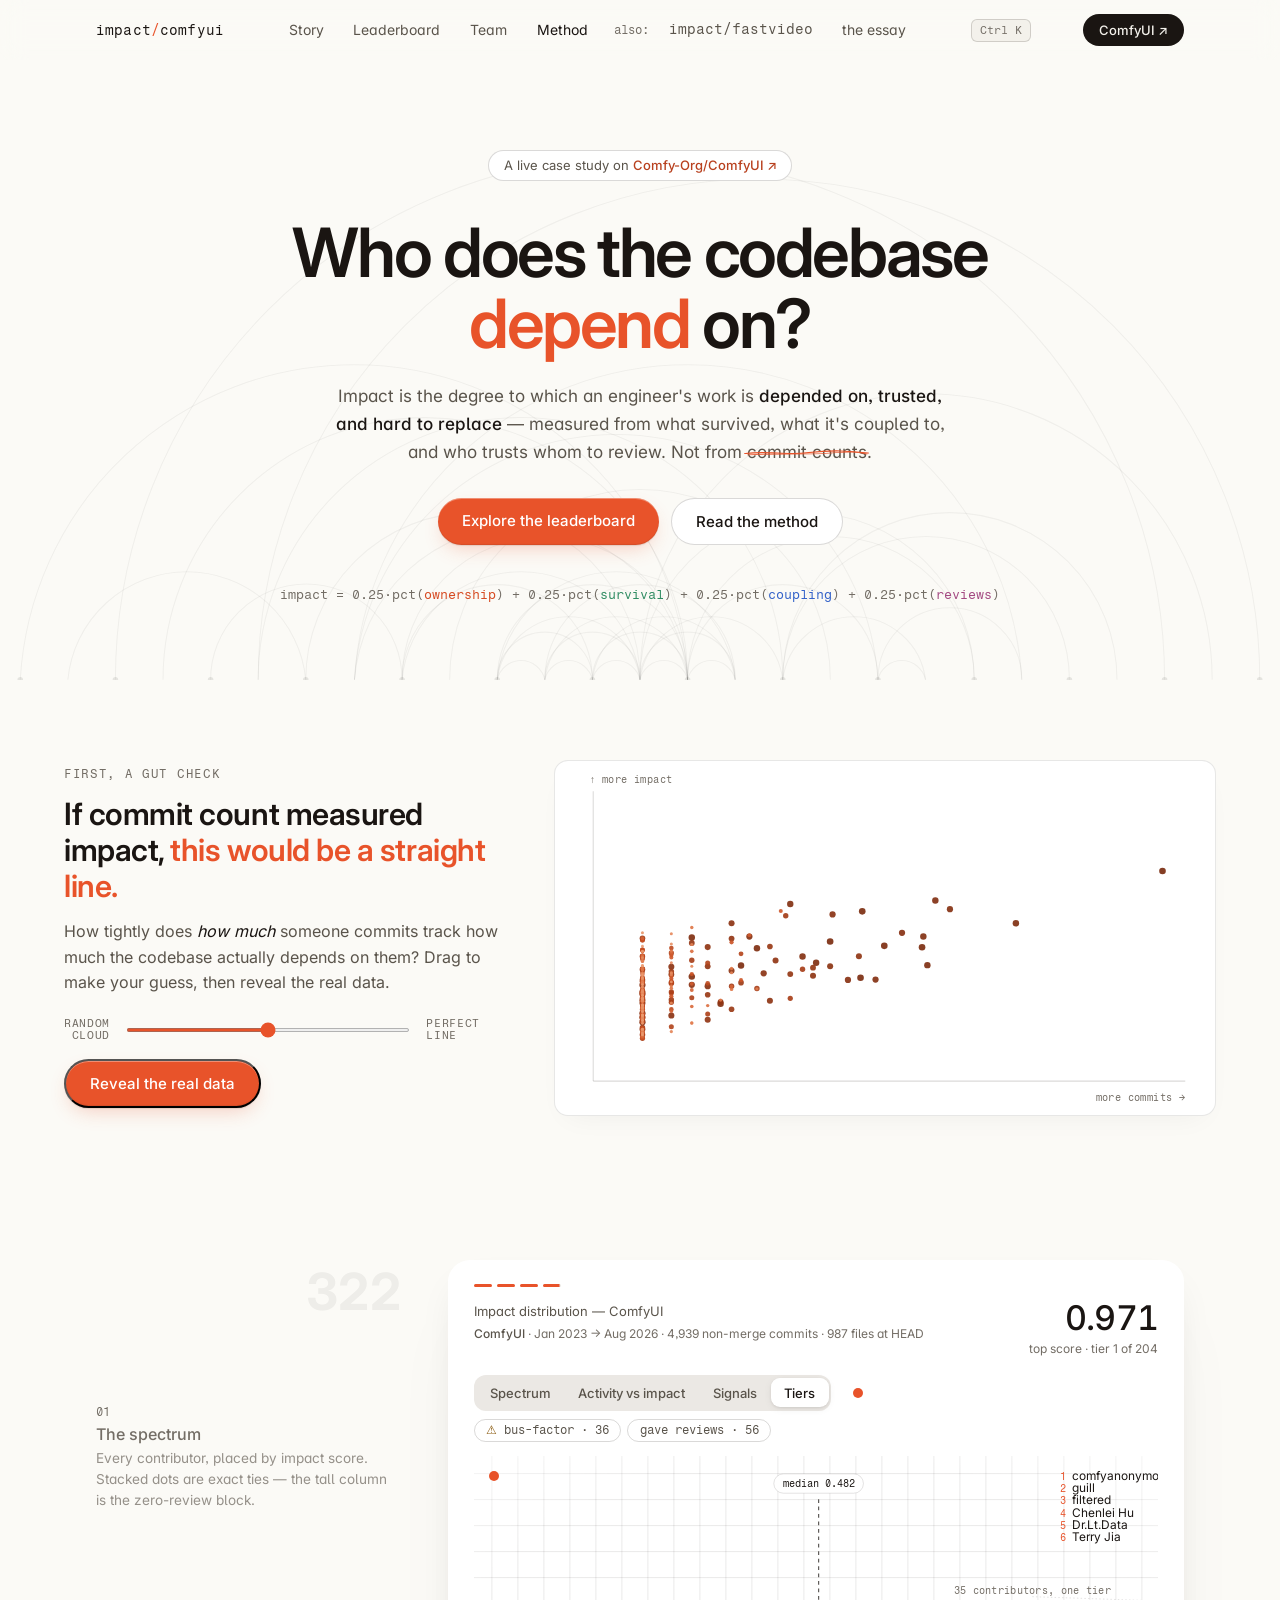
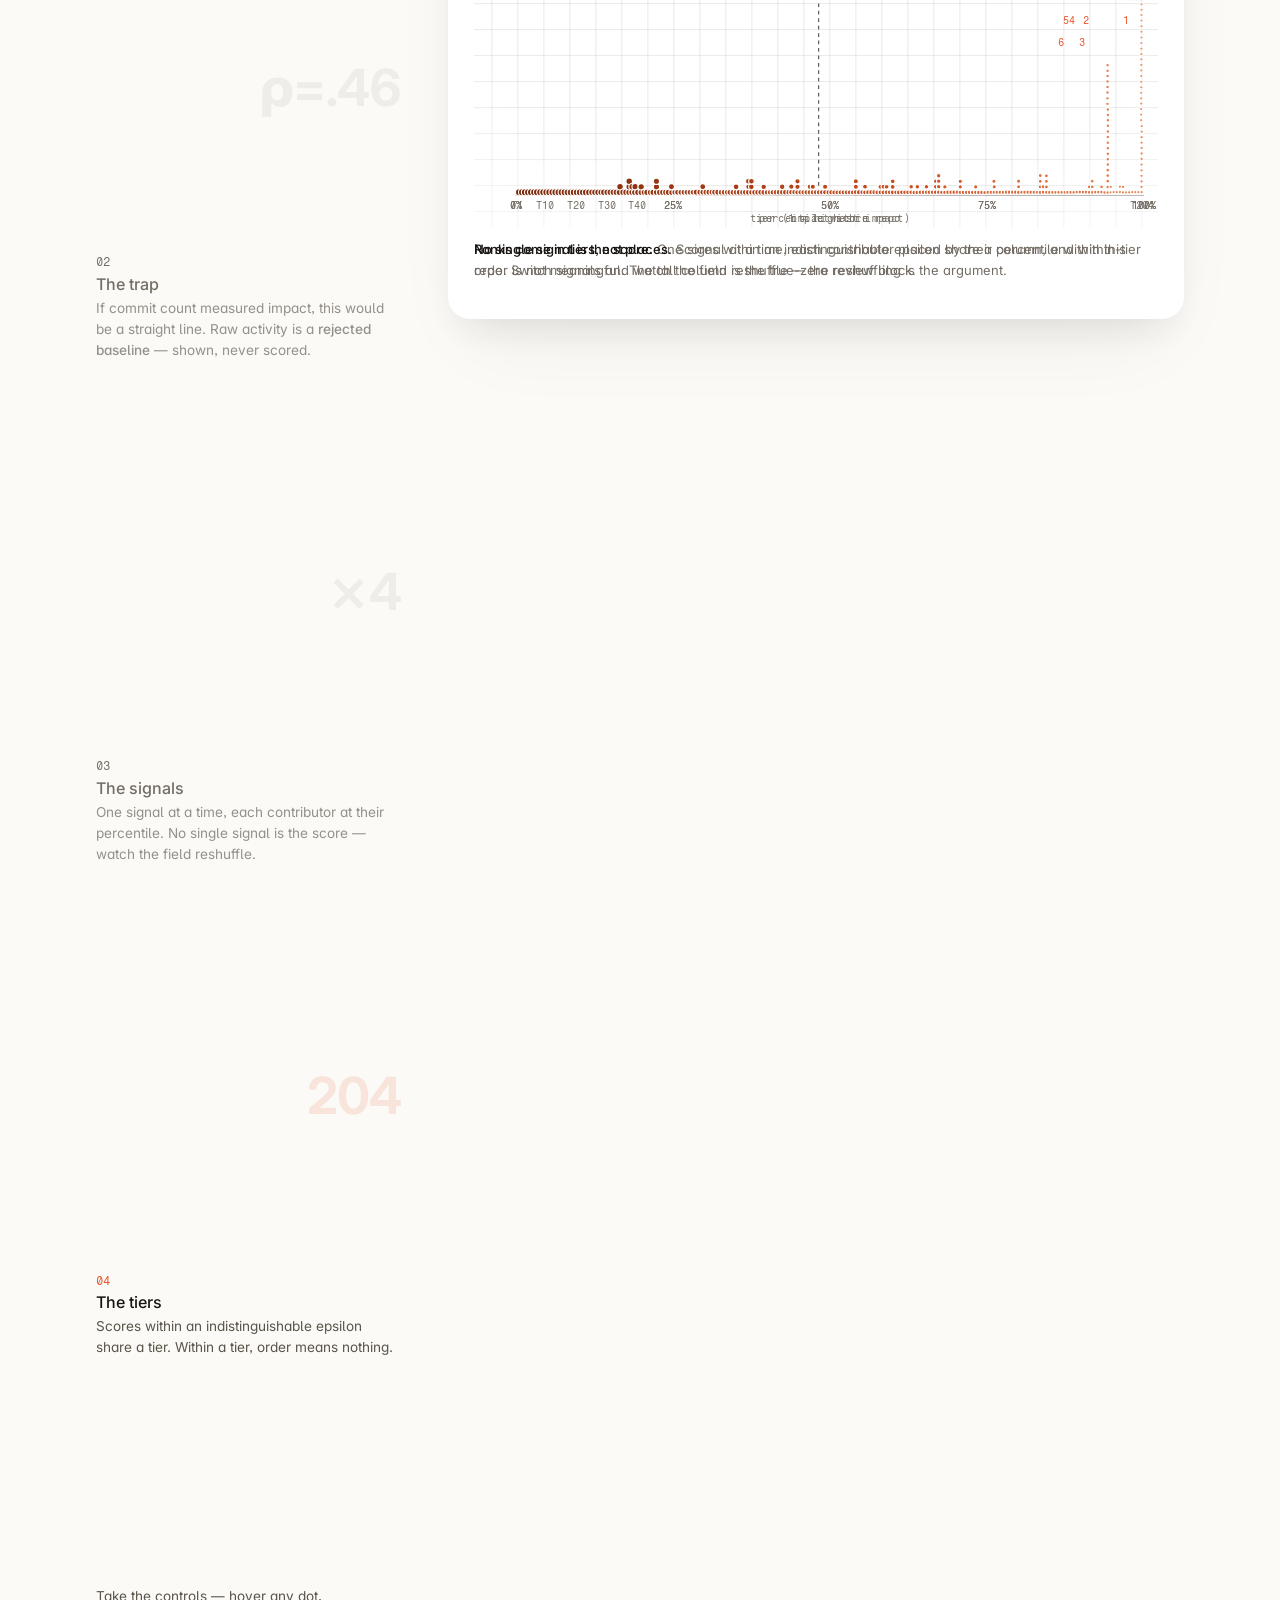
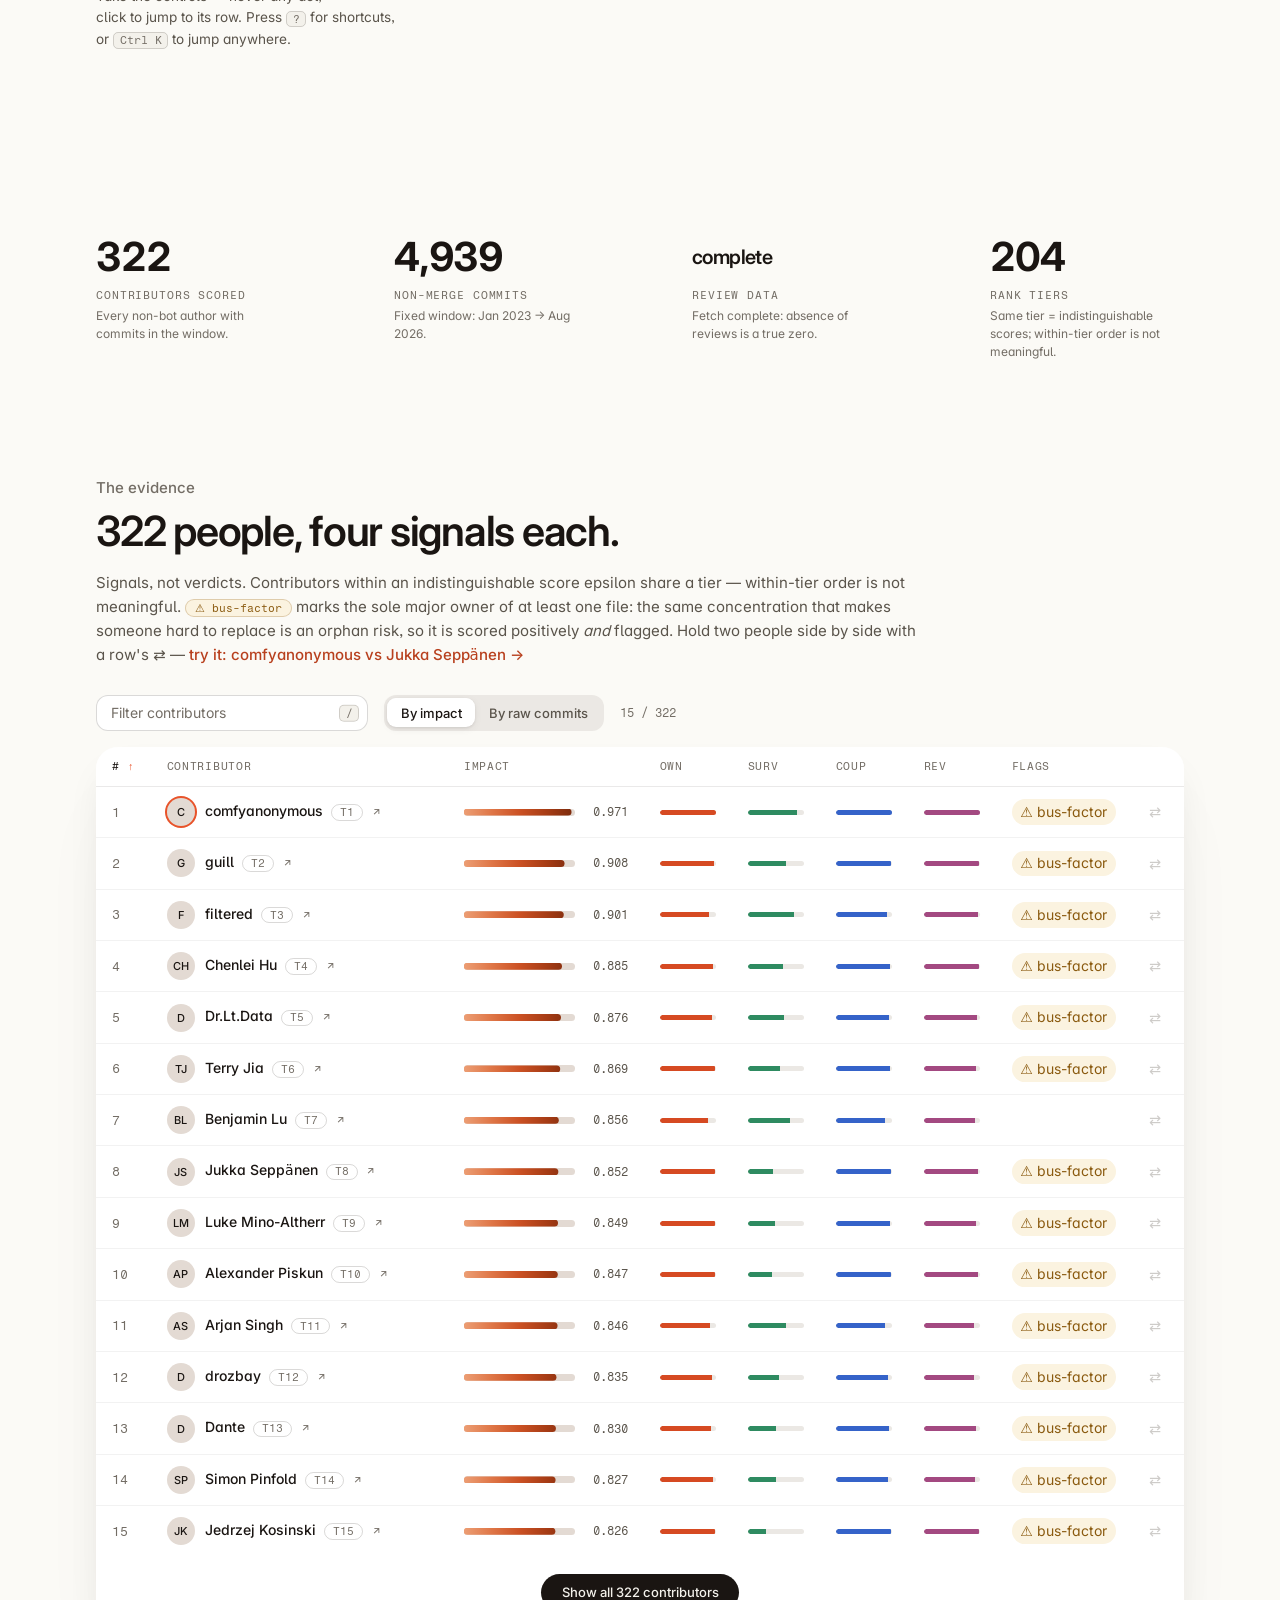
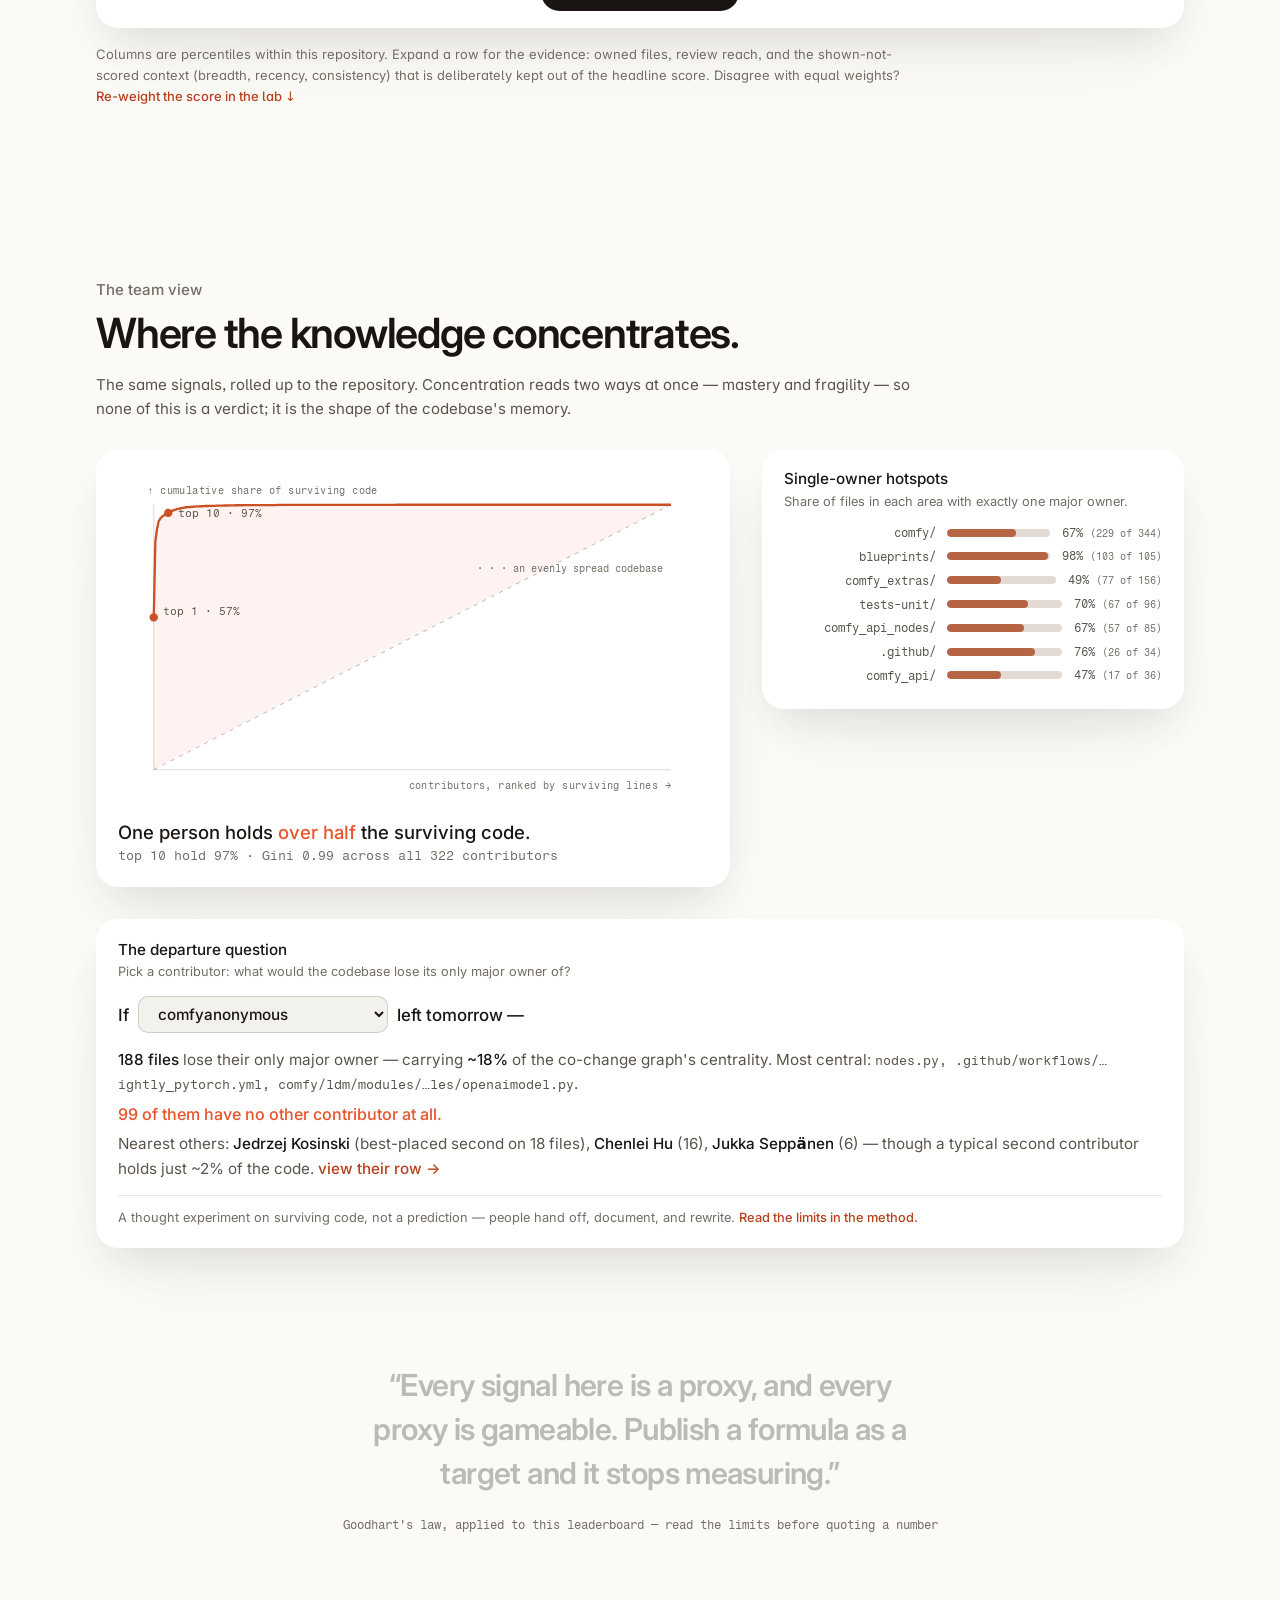
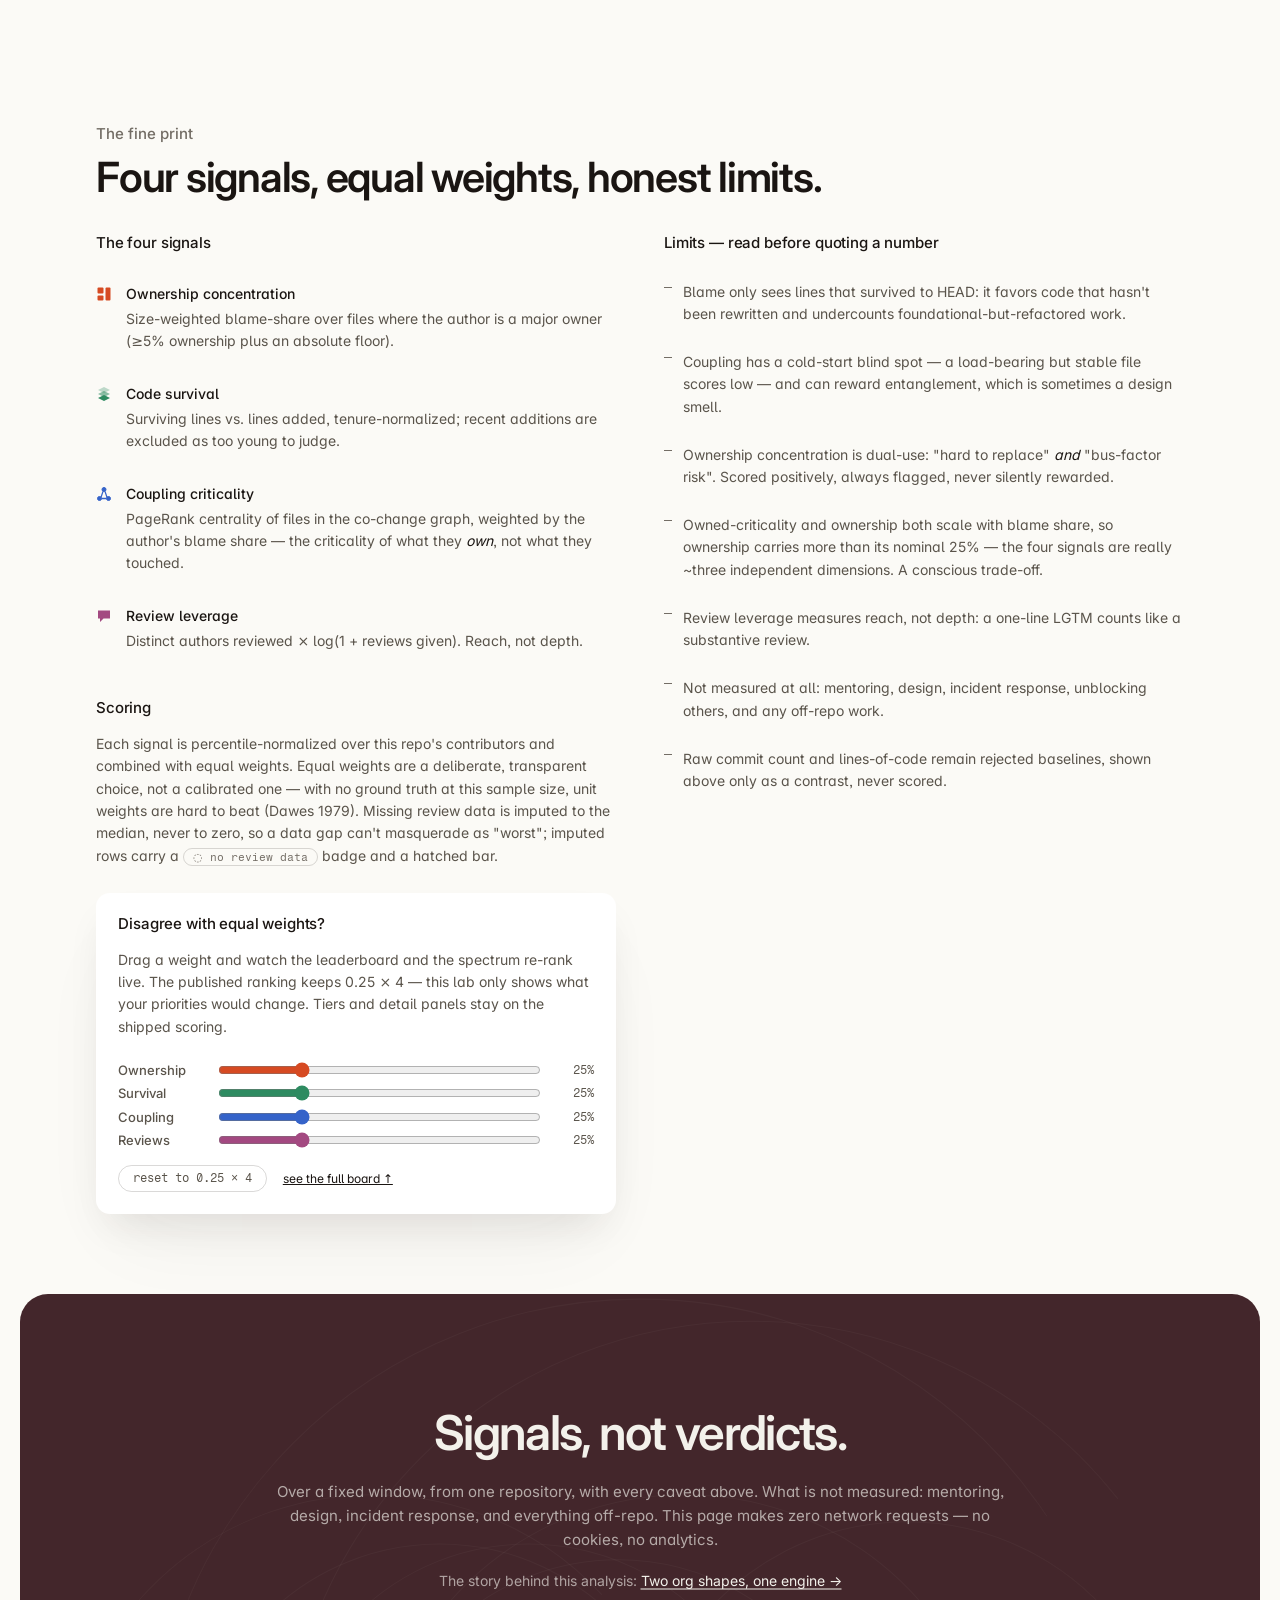
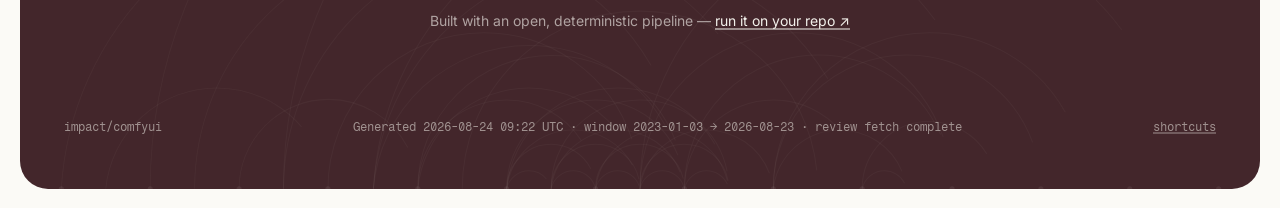
==== commit 5a473f29: "chore: weekly data refresh (2026-08-24)" ====
--- a/docs/comfyui/index.html
+++ b/docs/comfyui/index.html
@@ -1577,7 +1577,7 @@
 </nav>
 
 <header class="hero" id="top">
-  <svg class="hero-arcs" viewBox="0 0 1200 560" preserveAspectRatio="xMidYMax slice" aria-hidden="true"><g fill="none" stroke="currentColor" stroke-opacity="0.06" stroke-width="1"><path d="M428 560 A 172 172 0 0 1 772 560" pathLength="1" style="--i:0"/><path d="M600 560 A 22 22 0 0 1 643 560" pathLength="1" style="--i:1"/><path d="M557 560 A 65 65 0 0 1 686 560" pathLength="1" style="--i:2"/><path d="M514 560 A 22 22 0 0 1 557 560" pathLength="1" style="--i:3"/><path d="M557 560 A 22 22 0 0 1 600 560" pathLength="1" style="--i:4"/><path d="M600 560 A 43 43 0 0 1 686 560" pathLength="1" style="--i:5"/><path d="M514 560 A 86 86 0 0 1 686 560" pathLength="1" style="--i:6"/><path d="M514 560 A 43 43 0 0 1 600 560" pathLength="1" style="--i:7"/><path d="M557 560 A 43 43 0 0 1 643 560" pathLength="1" style="--i:8"/><path d="M643 560 A 22 22 0 0 1 686 560" pathLength="1" style="--i:9"/><path d="M600 560 A 65 65 0 0 1 729 560" pathLength="1" style="--i:10"/><path d="M514 560 A 65 65 0 0 1 643 560" pathLength="1" style="--i:11"/><path d="M729 560 A 65 65 0 0 1 858 560" pathLength="1" style="--i:12"/><path d="M815 560 A 22 22 0 0 1 858 560" pathLength="1" style="--i:13"/><path d="M298 560 A 151 151 0 0 1 600 560" pathLength="1" style="--i:14"/><path d="M600 560 A 151 151 0 0 1 902 560" pathLength="1" style="--i:15"/><path d="M729 560 A 129 129 0 0 1 988 560" pathLength="1" style="--i:16"/><path d="M385 560 A 129 129 0 0 1 643 560" pathLength="1" style="--i:17"/><path d="M471 560 A 86 86 0 0 1 643 560" pathLength="1" style="--i:18"/><path d="M643 560 A 129 129 0 0 1 902 560" pathLength="1" style="--i:19"/><path d="M342 560 A 151 151 0 0 1 643 560" pathLength="1" style="--i:20"/><path d="M471 560 A 65 65 0 0 1 600 560" pathLength="1" style="--i:21"/><path d="M471 560 A 108 108 0 0 1 686 560" pathLength="1" style="--i:22"/><path d="M471 560 A 43 43 0 0 1 557 560" pathLength="1" style="--i:23"/><path d="M212 560 A 86 86 0 0 1 385 560" pathLength="1" style="--i:24"/><path d="M342 560 A 237 237 0 0 1 815 560" pathLength="1" style="--i:25"/><path d="M729 560 A 151 151 0 0 1 1031 560" pathLength="1" style="--i:26"/><path d="M169 560 A 237 237 0 0 1 643 560" pathLength="1" style="--i:27"/><path d="M815 560 A 65 65 0 0 1 945 560" pathLength="1" style="--i:28"/><path d="M471 560 A 22 22 0 0 1 514 560" pathLength="1" style="--i:29"/><path d="M385 560 A 86 86 0 0 1 557 560" pathLength="1" style="--i:30"/><path d="M342 560 A 302 302 0 0 1 945 560" pathLength="1" style="--i:31"/><path d="M385 560 A 108 108 0 0 1 600 560" pathLength="1" style="--i:32"/><path d="M600 560 A 237 237 0 0 1 1074 560" pathLength="1" style="--i:33"/><path d="M126 560 A 495 495 0 0 1 1117 560" pathLength="1" style="--i:34"/><path d="M83 560 A 108 108 0 0 1 298 560" pathLength="1" style="--i:35"/><path d="M255 560 A 452 452 0 0 1 1160 560" pathLength="1" style="--i:36"/><path d="M255 560 A 237 237 0 0 1 729 560" pathLength="1" style="--i:37"/><path d="M643 560 A 86 86 0 0 1 815 560" pathLength="1" style="--i:38"/><path d="M40 560 A 302 302 0 0 1 643 560" pathLength="1" style="--i:39"/></g><g fill="currentColor" fill-opacity="0.12"><circle cx="40" cy="560" r="2.5"/><circle cx="126" cy="560" r="2.5"/><circle cx="212" cy="560" r="2.5"/><circle cx="298" cy="560" r="2.5"/><circle cx="385" cy="560" r="2.5"/><circle cx="471" cy="560" r="2.5"/><circle cx="557" cy="560" r="2.5"/><circle cx="643" cy="560" r="2.5"/><circle cx="729" cy="560" r="2.5"/><circle cx="815" cy="560" r="2.5"/><circle cx="902" cy="560" r="2.5"/><circle cx="988" cy="560" r="2.5"/><circle cx="1074" cy="560" r="2.5"/><circle cx="1160" cy="560" r="2.5"/></g></svg>
+  <svg class="hero-arcs" viewBox="0 0 1200 560" preserveAspectRatio="xMidYMax slice" aria-hidden="true"><g fill="none" stroke="currentColor" stroke-opacity="0.06" stroke-width="1"><path d="M428 560 A 172 172 0 0 1 772 560" pathLength="1" style="--i:0"/><path d="M600 560 A 22 22 0 0 1 643 560" pathLength="1" style="--i:1"/><path d="M557 560 A 65 65 0 0 1 686 560" pathLength="1" style="--i:2"/><path d="M514 560 A 22 22 0 0 1 557 560" pathLength="1" style="--i:3"/><path d="M557 560 A 22 22 0 0 1 600 560" pathLength="1" style="--i:4"/><path d="M600 560 A 43 43 0 0 1 686 560" pathLength="1" style="--i:5"/><path d="M514 560 A 86 86 0 0 1 686 560" pathLength="1" style="--i:6"/><path d="M514 560 A 43 43 0 0 1 600 560" pathLength="1" style="--i:7"/><path d="M557 560 A 43 43 0 0 1 643 560" pathLength="1" style="--i:8"/><path d="M643 560 A 22 22 0 0 1 686 560" pathLength="1" style="--i:9"/><path d="M600 560 A 65 65 0 0 1 729 560" pathLength="1" style="--i:10"/><path d="M514 560 A 65 65 0 0 1 643 560" pathLength="1" style="--i:11"/><path d="M729 560 A 65 65 0 0 1 858 560" pathLength="1" style="--i:12"/><path d="M815 560 A 22 22 0 0 1 858 560" pathLength="1" style="--i:13"/><path d="M298 560 A 151 151 0 0 1 600 560" pathLength="1" style="--i:14"/><path d="M600 560 A 151 151 0 0 1 902 560" pathLength="1" style="--i:15"/><path d="M729 560 A 129 129 0 0 1 988 560" pathLength="1" style="--i:16"/><path d="M385 560 A 129 129 0 0 1 643 560" pathLength="1" style="--i:17"/><path d="M471 560 A 86 86 0 0 1 643 560" pathLength="1" style="--i:18"/><path d="M471 560 A 65 65 0 0 1 600 560" pathLength="1" style="--i:19"/><path d="M643 560 A 129 129 0 0 1 902 560" pathLength="1" style="--i:20"/><path d="M342 560 A 151 151 0 0 1 643 560" pathLength="1" style="--i:21"/><path d="M471 560 A 108 108 0 0 1 686 560" pathLength="1" style="--i:22"/><path d="M471 560 A 43 43 0 0 1 557 560" pathLength="1" style="--i:23"/><path d="M212 560 A 86 86 0 0 1 385 560" pathLength="1" style="--i:24"/><path d="M342 560 A 237 237 0 0 1 815 560" pathLength="1" style="--i:25"/><path d="M729 560 A 151 151 0 0 1 1031 560" pathLength="1" style="--i:26"/><path d="M169 560 A 237 237 0 0 1 643 560" pathLength="1" style="--i:27"/><path d="M815 560 A 65 65 0 0 1 945 560" pathLength="1" style="--i:28"/><path d="M471 560 A 22 22 0 0 1 514 560" pathLength="1" style="--i:29"/><path d="M385 560 A 86 86 0 0 1 557 560" pathLength="1" style="--i:30"/><path d="M126 560 A 474 474 0 0 1 1074 560" pathLength="1" style="--i:31"/><path d="M342 560 A 302 302 0 0 1 945 560" pathLength="1" style="--i:32"/><path d="M385 560 A 108 108 0 0 1 600 560" pathLength="1" style="--i:33"/><path d="M600 560 A 258 258 0 0 1 1117 560" pathLength="1" style="--i:34"/><path d="M83 560 A 108 108 0 0 1 298 560" pathLength="1" style="--i:35"/><path d="M255 560 A 452 452 0 0 1 1160 560" pathLength="1" style="--i:36"/><path d="M255 560 A 237 237 0 0 1 729 560" pathLength="1" style="--i:37"/><path d="M643 560 A 86 86 0 0 1 815 560" pathLength="1" style="--i:38"/><path d="M40 560 A 302 302 0 0 1 643 560" pathLength="1" style="--i:39"/></g><g fill="currentColor" fill-opacity="0.12"><circle cx="40" cy="560" r="2.5"/><circle cx="126" cy="560" r="2.5"/><circle cx="212" cy="560" r="2.5"/><circle cx="298" cy="560" r="2.5"/><circle cx="385" cy="560" r="2.5"/><circle cx="471" cy="560" r="2.5"/><circle cx="557" cy="560" r="2.5"/><circle cx="643" cy="560" r="2.5"/><circle cx="729" cy="560" r="2.5"/><circle cx="815" cy="560" r="2.5"/><circle cx="902" cy="560" r="2.5"/><circle cx="988" cy="560" r="2.5"/><circle cx="1074" cy="560" r="2.5"/><circle cx="1160" cy="560" r="2.5"/></g></svg>
   <div class="hero-inner">
     <a class="announce" href="https://github.com/Comfy-Org/ComfyUI" target="_blank" rel="noopener noreferrer"
        data-reveal>A live case study on&nbsp;<b>Comfy-Org/ComfyUI ↗</b></a>
@@ -1642,7 +1642,7 @@
         <p>Every contributor, placed by impact score.
           Stacked dots are exact ties — the tall column is the zero-review block.</p>
       </div>
-      <div class="step" data-step="activity" data-ghost="ρ=.45">
+      <div class="step" data-step="activity" data-ghost="ρ=.46">
         <span class="n">02</span>
         <h3>The trap</h3>
         <p>If commit count measured impact, this would be a straight line.
@@ -1654,7 +1654,7 @@
         <p>One signal at a time, each contributor at their percentile.
           No single signal is the score — watch the field reshuffle.</p>
       </div>
-      <div class="step" data-step="tiers" data-ghost="208">
+      <div class="step" data-step="tiers" data-ghost="204">
         <span class="n">04</span>
         <h3>The tiers</h3>
         <p>Scores within an indistinguishable epsilon share a tier.
@@ -1670,7 +1670,7 @@
       <div class="progress" id="story-progress" aria-hidden="true"><i></i><i></i><i></i><i></i></div>
       <div class="cardhead">
         <div class="t">Impact distribution — ComfyUI
-          <small id="hero-eyebrow"><strong>ComfyUI</strong> · Jan 2023 → Aug 2026 · 4,912 non-merge commits · 949 files at HEAD</small>
+          <small id="hero-eyebrow"><strong>ComfyUI</strong> · Jan 2023 → Aug 2026 · 4,939 non-merge commits · 987 files at HEAD</small>
         </div>
         <div class="stat" id="field-stat"></div>
       </div>
@@ -1877,7 +1877,7 @@
 </main>
 
 <footer class="espresso">
-  <svg class="espresso-arcs" viewBox="0 0 1200 560" preserveAspectRatio="xMidYMax slice" aria-hidden="true"><g fill="none" stroke="currentColor" stroke-opacity="0.06" stroke-width="1"><path d="M428 560 A 172 172 0 0 1 772 560" pathLength="1" style="--i:0"/><path d="M600 560 A 22 22 0 0 1 643 560" pathLength="1" style="--i:1"/><path d="M557 560 A 65 65 0 0 1 686 560" pathLength="1" style="--i:2"/><path d="M514 560 A 22 22 0 0 1 557 560" pathLength="1" style="--i:3"/><path d="M557 560 A 22 22 0 0 1 600 560" pathLength="1" style="--i:4"/><path d="M600 560 A 43 43 0 0 1 686 560" pathLength="1" style="--i:5"/><path d="M514 560 A 86 86 0 0 1 686 560" pathLength="1" style="--i:6"/><path d="M514 560 A 43 43 0 0 1 600 560" pathLength="1" style="--i:7"/><path d="M557 560 A 43 43 0 0 1 643 560" pathLength="1" style="--i:8"/><path d="M643 560 A 22 22 0 0 1 686 560" pathLength="1" style="--i:9"/><path d="M600 560 A 65 65 0 0 1 729 560" pathLength="1" style="--i:10"/><path d="M514 560 A 65 65 0 0 1 643 560" pathLength="1" style="--i:11"/><path d="M729 560 A 65 65 0 0 1 858 560" pathLength="1" style="--i:12"/><path d="M815 560 A 22 22 0 0 1 858 560" pathLength="1" style="--i:13"/><path d="M298 560 A 151 151 0 0 1 600 560" pathLength="1" style="--i:14"/><path d="M600 560 A 151 151 0 0 1 902 560" pathLength="1" style="--i:15"/><path d="M729 560 A 129 129 0 0 1 988 560" pathLength="1" style="--i:16"/><path d="M385 560 A 129 129 0 0 1 643 560" pathLength="1" style="--i:17"/><path d="M471 560 A 86 86 0 0 1 643 560" pathLength="1" style="--i:18"/><path d="M643 560 A 129 129 0 0 1 902 560" pathLength="1" style="--i:19"/><path d="M342 560 A 151 151 0 0 1 643 560" pathLength="1" style="--i:20"/><path d="M471 560 A 65 65 0 0 1 600 560" pathLength="1" style="--i:21"/><path d="M471 560 A 108 108 0 0 1 686 560" pathLength="1" style="--i:22"/><path d="M471 560 A 43 43 0 0 1 557 560" pathLength="1" style="--i:23"/><path d="M212 560 A 86 86 0 0 1 385 560" pathLength="1" style="--i:24"/><path d="M342 560 A 237 237 0 0 1 815 560" pathLength="1" style="--i:25"/><path d="M729 560 A 151 151 0 0 1 1031 560" pathLength="1" style="--i:26"/><path d="M169 560 A 237 237 0 0 1 643 560" pathLength="1" style="--i:27"/><path d="M815 560 A 65 65 0 0 1 945 560" pathLength="1" style="--i:28"/><path d="M471 560 A 22 22 0 0 1 514 560" pathLength="1" style="--i:29"/><path d="M385 560 A 86 86 0 0 1 557 560" pathLength="1" style="--i:30"/><path d="M342 560 A 302 302 0 0 1 945 560" pathLength="1" style="--i:31"/><path d="M385 560 A 108 108 0 0 1 600 560" pathLength="1" style="--i:32"/><path d="M600 560 A 237 237 0 0 1 1074 560" pathLength="1" style="--i:33"/><path d="M126 560 A 495 495 0 0 1 1117 560" pathLength="1" style="--i:34"/><path d="M83 560 A 108 108 0 0 1 298 560" pathLength="1" style="--i:35"/><path d="M255 560 A 452 452 0 0 1 1160 560" pathLength="1" style="--i:36"/><path d="M255 560 A 237 237 0 0 1 729 560" pathLength="1" style="--i:37"/><path d="M643 560 A 86 86 0 0 1 815 560" pathLength="1" style="--i:38"/><path d="M40 560 A 302 302 0 0 1 643 560" pathLength="1" style="--i:39"/></g><g fill="currentColor" fill-opacity="0.12"><circle cx="40" cy="560" r="2.5"/><circle cx="126" cy="560" r="2.5"/><circle cx="212" cy="560" r="2.5"/><circle cx="298" cy="560" r="2.5"/><circle cx="385" cy="560" r="2.5"/><circle cx="471" cy="560" r="2.5"/><circle cx="557" cy="560" r="2.5"/><circle cx="643" cy="560" r="2.5"/><circle cx="729" cy="560" r="2.5"/><circle cx="815" cy="560" r="2.5"/><circle cx="902" cy="560" r="2.5"/><circle cx="988" cy="560" r="2.5"/><circle cx="1074" cy="560" r="2.5"/><circle cx="1160" cy="560" r="2.5"/></g></svg>
+  <svg class="espresso-arcs" viewBox="0 0 1200 560" preserveAspectRatio="xMidYMax slice" aria-hidden="true"><g fill="none" stroke="currentColor" stroke-opacity="0.06" stroke-width="1"><path d="M428 560 A 172 172 0 0 1 772 560" pathLength="1" style="--i:0"/><path d="M600 560 A 22 22 0 0 1 643 560" pathLength="1" style="--i:1"/><path d="M557 560 A 65 65 0 0 1 686 560" pathLength="1" style="--i:2"/><path d="M514 560 A 22 22 0 0 1 557 560" pathLength="1" style="--i:3"/><path d="M557 560 A 22 22 0 0 1 600 560" pathLength="1" style="--i:4"/><path d="M600 560 A 43 43 0 0 1 686 560" pathLength="1" style="--i:5"/><path d="M514 560 A 86 86 0 0 1 686 560" pathLength="1" style="--i:6"/><path d="M514 560 A 43 43 0 0 1 600 560" pathLength="1" style="--i:7"/><path d="M557 560 A 43 43 0 0 1 643 560" pathLength="1" style="--i:8"/><path d="M643 560 A 22 22 0 0 1 686 560" pathLength="1" style="--i:9"/><path d="M600 560 A 65 65 0 0 1 729 560" pathLength="1" style="--i:10"/><path d="M514 560 A 65 65 0 0 1 643 560" pathLength="1" style="--i:11"/><path d="M729 560 A 65 65 0 0 1 858 560" pathLength="1" style="--i:12"/><path d="M815 560 A 22 22 0 0 1 858 560" pathLength="1" style="--i:13"/><path d="M298 560 A 151 151 0 0 1 600 560" pathLength="1" style="--i:14"/><path d="M600 560 A 151 151 0 0 1 902 560" pathLength="1" style="--i:15"/><path d="M729 560 A 129 129 0 0 1 988 560" pathLength="1" style="--i:16"/><path d="M385 560 A 129 129 0 0 1 643 560" pathLength="1" style="--i:17"/><path d="M471 560 A 86 86 0 0 1 643 560" pathLength="1" style="--i:18"/><path d="M471 560 A 65 65 0 0 1 600 560" pathLength="1" style="--i:19"/><path d="M643 560 A 129 129 0 0 1 902 560" pathLength="1" style="--i:20"/><path d="M342 560 A 151 151 0 0 1 643 560" pathLength="1" style="--i:21"/><path d="M471 560 A 108 108 0 0 1 686 560" pathLength="1" style="--i:22"/><path d="M471 560 A 43 43 0 0 1 557 560" pathLength="1" style="--i:23"/><path d="M212 560 A 86 86 0 0 1 385 560" pathLength="1" style="--i:24"/><path d="M342 560 A 237 237 0 0 1 815 560" pathLength="1" style="--i:25"/><path d="M729 560 A 151 151 0 0 1 1031 560" pathLength="1" style="--i:26"/><path d="M169 560 A 237 237 0 0 1 643 560" pathLength="1" style="--i:27"/><path d="M815 560 A 65 65 0 0 1 945 560" pathLength="1" style="--i:28"/><path d="M471 560 A 22 22 0 0 1 514 560" pathLength="1" style="--i:29"/><path d="M385 560 A 86 86 0 0 1 557 560" pathLength="1" style="--i:30"/><path d="M126 560 A 474 474 0 0 1 1074 560" pathLength="1" style="--i:31"/><path d="M342 560 A 302 302 0 0 1 945 560" pathLength="1" style="--i:32"/><path d="M385 560 A 108 108 0 0 1 600 560" pathLength="1" style="--i:33"/><path d="M600 560 A 258 258 0 0 1 1117 560" pathLength="1" style="--i:34"/><path d="M83 560 A 108 108 0 0 1 298 560" pathLength="1" style="--i:35"/><path d="M255 560 A 452 452 0 0 1 1160 560" pathLength="1" style="--i:36"/><path d="M255 560 A 237 237 0 0 1 729 560" pathLength="1" style="--i:37"/><path d="M643 560 A 86 86 0 0 1 815 560" pathLength="1" style="--i:38"/><path d="M40 560 A 302 302 0 0 1 643 560" pathLength="1" style="--i:39"/></g><g fill="currentColor" fill-opacity="0.12"><circle cx="40" cy="560" r="2.5"/><circle cx="126" cy="560" r="2.5"/><circle cx="212" cy="560" r="2.5"/><circle cx="298" cy="560" r="2.5"/><circle cx="385" cy="560" r="2.5"/><circle cx="471" cy="560" r="2.5"/><circle cx="557" cy="560" r="2.5"/><circle cx="643" cy="560" r="2.5"/><circle cx="729" cy="560" r="2.5"/><circle cx="815" cy="560" r="2.5"/><circle cx="902" cy="560" r="2.5"/><circle cx="988" cy="560" r="2.5"/><circle cx="1074" cy="560" r="2.5"/><circle cx="1160" cy="560" r="2.5"/></g></svg>
   <div class="espresso-inner">
     <h2>Signals, not verdicts.</h2>
     <p class="espresso-sub">Over a fixed window, from one repository, with every caveat
@@ -1887,7 +1887,7 @@
     <p class="espresso-run">Built with an open, deterministic pipeline — <a href="https://github.com/sbui056/engineering-metrics" target="_blank" rel="noopener noreferrer">run it on your repo ↗</a></p>
     <div class="espresso-meta">
       <span>impact/comfyui</span>
-      <span id="footer-meta">Generated 2026-08-17 09:08 UTC · window 2023-01-03 → 2026-08-17 · review fetch complete</span>
+      <span id="footer-meta">Generated 2026-08-24 09:22 UTC · window 2023-01-03 → 2026-08-23 · review fetch complete</span>
       <button type="button" id="foot-shortcuts" class="foot-shortcuts" hidden>shortcuts</button>
     </div>
   </div>
@@ -1951,7 +1951,7 @@
 <div id="tooltip" class="tooltip" role="status" aria-live="polite" hidden></div>
 <noscript><p class="noscript">This page renders its data with JavaScript. Enable it to see the leaderboard.</p></noscript>
 
-<script>window.__DATA__ = {"meta":{"repo":"ComfyUI","repo_url":"https://github.com/Comfy-Org/ComfyUI","generated_at":"2026-08-17 09:08 UTC","window_start":"2023-01-03","window_end":"2026-08-17","window_label":"Jan 2023 \u2192 Aug 2026","review_status":"complete","n_authors":322,"n_tiers":208,"n_commits":4912,"n_files":949,"rho":0.45,"zero_tie":true},"signals":[{"key":"ownership_concentration","label":"Ownership concentration","short":"Own"},{"key":"code_survival_tenure_normalized","label":"Code survival (tenure-norm.)","short":"Surv"},{"key":"coupling_criticality","label":"Coupling criticality (owned)","short":"Coup"},{"key":"review_leverage","label":"Review leverage","short":"Rev"}],"authors":[{"name":"comfyanonymous","rank":1,"tier":1,"impact":0.9707,"signals":{"ownership_concentration":1.0,"code_survival_tenure_normalized":0.8828,"coupling_criticality":1.0,"review_leverage":1.0},"flags":{"bus_factor":true,"review_imputed":false},"rationale":"Top-decile concentrated ownership of surviving code and top-decile ownership of files central to co-change \u2014 sole major owner of some files (bus-factor risk).","aux":{"breadth_files":646,"breadth_dirs":24,"recency_days":0,"consistency":0.995},"review":{"count":275,"distinct_authors":83,"approval_rate":0.298},"top_files":[{"path":"nodes.py","blame_share":0.6208,"centrality":0.046595,"orphan":true},{"path":"comfy/sd.py","blame_share":0.622,"centrality":0.039501,"orphan":false},{"path":"comfy/model_base.py","blame_share":0.7498,"centrality":0.026429,"orphan":false},{"path":"comfy/model_management.py","blame_share":0.6475,"centrality":0.019378,"orphan":false},{"path":"comfy/supported_models.py","blame_share":0.74,"centrality":0.017425,"orphan":false},{"path":"comfy/samplers.py","blame_share":0.594,"centrality":0.01731,"orphan":false},{"path":"server.py","blame_share":0.192,"centrality":0.015772,"orphan":false},{"path":"comfy/model_detection.py","blame_share":0.7042,"centrality":0.015317,"orphan":false},{"path":"main.py","blame_share":0.3549,"centrality":0.014963,"orphan":false},{"path":"comfy/cli_args.py","blame_share":0.2921,"centrality":0.013238,"orphan":false}],"owned":{"total":349,"orphan":190,"shared":[1,3,4,5,22,27,28,29,30,33,34,35,36,37,38,39,40,41,42,43,44,45,46,47,48,49,50,51,52,53,54,55,56,57,58,59,60,61,62,64,65,66,67,68,69,70,71,72,73,74,75,76,77,78,79,80,81,82,83,84,85,86,87,88,89,90,91,92,93,94,95,96,97,98,99,100,101,102,103,104,105,106,107,108,110,111,112,113,119,152,153,156,157,158,160,161,164,165,166,168,170,171,172,174,177,178,179,182,183,184,185,186,187,188,189,191,194,195,196,197,199,201,202,203,204,205,206,207,208,210,212,213,214,215,216,217,218,219,220,224,225,226,227,228,230,232,233,234,235,236,238,239,240,241,256,258,259,270]},"commits":2995,"sx":8.005,"weekly":[1,0,1,37,24,31,26,32,35,27,50,22,18,21,20,14,23,16,29,17,17,14,9,32,21,24,23,15,25,20,12,12,31,21,27,11,16,15,22,15,14,22,11,13,22,18,26,15,20,24,13,10,16,14,5,7,6,6,20,21,18,16,11,14,12,21,8,9,7,7,9,13,13,7,6,28,13,13,18,16,13,24,46,35,37,34,16,16,15,13,10,9,8,13,12,11,9,11,20,13,11,8,28,20,8,10,26,11,11,15,11,12,29,35,13,12,7,7,9,19,19,16,18,12,10,13,8,14,10,17,10,8,8,16,15,14,17,18,23,12,19,10,12,19,10,18,9,19,18,8,16,28,17,15,20,7,8,35,16,14,12,29,11,13,14,16,13,14,6,8,7,13,8,13,6,12,13,10,12,9,7,8,11,14,11,7,17,13,16,1],"github":"comfyanonymous","views":{"spectrum":[0.9707,0.5],"activity":[0.9615,0.0293],"tiers":[0.0024,0.9915],"own":[1.0,0.4937],"surv":[0.8828,0.5085],"coup":[1.0,0.4869],"rev":[1.0,0.486]}},{"name":"guill","rank":2,"tier":2,"impact":0.9069,"signals":{"ownership_concentration":0.9814,"code_survival_tenure_normalized":0.674,"coupling_criticality":0.9876,"review_leverage":0.9845},"flags":{"bus_factor":true,"review_imputed":false},"rationale":"Top-decile ownership of files central to co-change and top-decile review reach across contributors \u2014 sole major owner of some files (bus-factor risk).","aux":{"breadth_files":189,"breadth_dirs":13,"recency_days":38,"consistency":0.13},"review":{"count":228,"distinct_authors":28,"approval_rate":0.36},"top_files":[{"path":"nodes.py","blame_share":0.0127,"centrality":0.046595,"orphan":true},{"path":"comfy/samplers.py","blame_share":0.0335,"centrality":0.01731,"orphan":false},{"path":"server.py","blame_share":0.0575,"centrality":0.015772,"orphan":false},{"path":"main.py","blame_share":0.0481,"centrality":0.014963,"orphan":false},{"path":"comfy/cli_args.py","blame_share":0.0127,"centrality":0.013238,"orphan":false},{"path":"execution.py","blame_share":0.2658,"centrality":0.011557,"orphan":false},{"path":"comfy/utils.py","blame_share":0.0027,"centrality":0.011093,"orphan":false},{"path":"folder_paths.py","blame_share":0.0034,"centrality":0.006678,"orphan":false},{"path":"comfy_api/latest/_io.py","blame_share":0.0056,"centrality":0.006338,"orphan":false},{"path":"pyproject.toml","blame_share":0.0133,"centrality":0.004387,"orphan":false}],"owned":{"total":44,"orphan":26,"shared":[114,115,116,117,118,119,123,152,153,154,227,233,241,260,265,266,267,268,269]},"commits":41,"sx":3.7377,"weekly":[0,0,0,0,0,0,0,0,0,0,0,0,0,0,0,1,2,0,0,0,0,0,0,0,0,0,0,0,0,0,0,0,0,0,0,0,0,0,0,0,0,0,0,0,0,0,0,0,0,0,0,0,0,0,0,0,0,0,0,0,0,0,0,0,0,0,0,0,0,0,0,0,0,0,0,0,0,0,0,0,0,0,0,0,1,2,0,2,0,0,0,0,0,0,0,0,0,0,0,0,0,0,0,0,0,0,0,0,0,0,0,0,0,0,0,0,0,0,0,0,0,1,0,0,0,1,0,0,0,0,0,1,0,0,2,0,1,0,0,1,0,0,0,0,0,0,0,0,0,0,0,1,0,0,1,0,0,0,0,0,2,0,1,0,0,0,3,0,0,0,2,0,4,0,4,0,0,1,0,4,0,0,0,3,0,0,0,0,0,0],"github":"guill","views":{"spectrum":[0.9069,0.5032],"activity":[0.449,0.0931],"tiers":[0.0072,0.9915],"own":[0.9814,0.5052],"surv":[0.674,0.5085],"coup":[0.9876,0.4997],"rev":[0.9845,0.4853]}},{"name":"filtered","rank":3,"tier":3,"impact":0.9,"signals":{"ownership_concentration":0.8882,"code_survival_tenure_normalized":0.8205,"coupling_criticality":0.9161,"review_leverage":0.9752},"flags":{"bus_factor":true,"review_imputed":false},"rationale":"Top-decile review reach across contributors and top-decile ownership of files central to co-change \u2014 sole major owner of some files (bus-factor risk).","aux":{"breadth_files":18,"breadth_dirs":7,"recency_days":313,"consistency":0.378},"review":{"count":44,"distinct_authors":20,"approval_rate":0.477},"top_files":[{"path":"comfy/cli_args.py","blame_share":0.0222,"centrality":0.013238,"orphan":false},{"path":"execution.py","blame_share":0.0007,"centrality":0.011557,"orphan":false},{"path":"folder_paths.py","blame_share":0.0187,"centrality":0.006678,"orphan":false},{"path":"README.md","blame_share":0.0047,"centrality":0.002912,"orphan":false},{"path":"app/frontend_management.py","blame_share":0.0312,"centrality":0.00247,"orphan":false},{"path":".github/ISSUE_TEMPLATE/user-support.yml","blame_share":0.025,"centrality":0.001802,"orphan":true},{"path":".github/ISSUE_TEMPLATE/bug-report.yml","blame_share":0.0172,"centrality":0.001802,"orphan":true},{"path":"comfy/comfy_types/examples/example_nodes.py","blame_share":0.1071,"centrality":0.001802,"orphan":true},{"path":"comfy/comfy_types/README.md","blame_share":0.0233,"centrality":0.001802,"orphan":true},{"path":"app/logger.py","blame_share":0.0621,"centrality":0.001527,"orphan":false}],"owned":{"total":3,"orphan":1,"shared":[155,257]},"commits":27,"sx":3.3322,"weekly":[0,0,0,0,0,0,0,0,0,0,0,0,0,0,0,0,0,0,0,0,0,0,0,0,0,0,0,0,0,0,0,0,0,0,0,0,0,0,0,0,0,0,0,0,0,0,0,0,0,0,0,0,0,0,0,0,0,0,0,0,0,0,0,0,0,0,0,0,0,0,0,0,0,0,0,0,0,0,0,0,0,0,0,0,0,0,0,0,0,0,0,0,0,0,0,0,0,0,0,0,1,0,0,1,1,0,0,1,1,0,0,1,0,1,0,0,0,0,0,0,3,0,0,1,1,5,2,3,1,2,0,0,0,0,0,0,1,0,0,0,0,0,0,0,1,0,0,0,0,0,0,0,0,0,0,0,0,0,0,0,0,0,0,0,0,0,0,0,0,0,0,0,0,0,0,0,0,0,0,0,0,0,0,0,0,0,0,0,0,0],"github":"webfiltered","views":{"spectrum":[0.9,0.5],"activity":[0.4003,0.1],"tiers":[0.012,0.9915],"own":[0.8882,0.5013],"surv":[0.8205,0.4969],"coup":[0.9161,0.4966],"rev":[0.9752,0.4911]}},{"name":"Chenlei Hu","rank":4,"tier":4,"impact":0.8846,"signals":{"ownership_concentration":0.9503,"code_survival_tenure_normalized":0.619,"coupling_criticality":0.9814,"review_leverage":0.9876},"flags":{"bus_factor":true,"review_imputed":false},"rationale":"Top-decile review reach across contributors and top-decile ownership of files central to co-change \u2014 sole major owner of some files (bus-factor risk).","aux":{"breadth_files":156,"breadth_dirs":17,"recency_days":443,"consistency":0.704},"review":{"count":129,"distinct_authors":34,"approval_rate":0.512},"top_files":[{"path":"nodes.py","blame_share":0.0166,"centrality":0.046595,"orphan":true},{"path":"comfy/sd.py","blame_share":0.0008,"centrality":0.039501,"orphan":false},{"path":"comfy/model_management.py","blame_share":0.0005,"centrality":0.019378,"orphan":false},{"path":"server.py","blame_share":0.0325,"centrality":0.015772,"orphan":false},{"path":"main.py","blame_share":0.0116,"centrality":0.014963,"orphan":false},{"path":"comfy/cli_args.py","blame_share":0.1397,"centrality":0.013238,"orphan":false},{"path":"execution.py","blame_share":0.022,"centrality":0.011557,"orphan":false},{"path":"comfy/ops.py","blame_share":0.0024,"centrality":0.011233,"orphan":false},{"path":"comfy/utils.py","blame_share":0.0133,"centrality":0.011093,"orphan":false},{"path":"comfy/model_patcher.py","blame_share":0.0083,"centrality":0.010993,"orphan":false}],"owned":{"total":23,"orphan":9,"shared":[3,4,5,7,21,25,30,31,77,109,239,242,243,261,263]},"commits":101,"sx":4.625,"weekly":[0,0,0,0,0,0,0,0,0,0,0,0,0,0,0,0,0,0,0,0,0,0,0,0,0,0,0,0,0,0,0,0,0,0,0,0,0,0,0,0,0,0,0,0,0,0,0,0,0,0,0,0,0,0,0,0,0,0,0,0,0,0,0,0,0,0,0,0,0,0,0,0,1,0,0,0,2,7,3,3,4,1,0,1,1,4,3,1,5,0,0,0,0,0,1,0,1,1,1,1,4,10,2,1,1,3,0,3,0,1,0,0,2,3,10,4,1,0,3,4,1,3,0,1,1,2,0,0,0,0,0,0,0,0,0,0,0,0,0,0,0,0,0,0,0,0,0,0,0,0,0,0,0,0,0,0,0,0,0,0,0,0,0,0,0,0,0,0,0,0,0,0,0,0,0,0,0,0,0,0,0,0,0,0,0,0,0,0,0,0],"github":"huchenlei","views":{"spectrum":[0.8846,0.5],"activity":[0.5555,0.1154],"tiers":[0.0168,0.9915],"own":[0.9503,0.5039],"surv":[0.619,0.5116],"coup":[0.9814,0.5062],"rev":[0.9876,0.504]}},{"name":"Dr.Lt.Data","rank":5,"tier":5,"impact":0.874,"signals":{"ownership_concentration":0.9441,"code_survival_tenure_normalized":0.6484,"coupling_criticality":0.9534,"review_leverage":0.9503},"flags":{"bus_factor":true,"review_imputed":false},"rationale":"Top-decile ownership of files central to co-change and top-decile review reach across contributors \u2014 sole major owner of some files (bus-factor risk).","aux":{"breadth_files":31,"breadth_dirs":10,"recency_days":63,"consistency":0.201},"review":{"count":9,"distinct_authors":6,"approval_rate":0.222},"top_files":[{"path":"nodes.py","blame_share":0.0185,"centrality":0.046595,"orphan":true},{"path":"comfy/sd.py","blame_share":0.0004,"centrality":0.039501,"orphan":false},{"path":"server.py","blame_share":0.0811,"centrality":0.015772,"orphan":false},{"path":"main.py","blame_share":0.1227,"centrality":0.014963,"orphan":false},{"path":"comfy/cli_args.py","blame_share":0.0413,"centrality":0.013238,"orphan":false},{"path":"execution.py","blame_share":0.0064,"centrality":0.011557,"orphan":false},{"path":"comfy/ldm/modules/attention.py","blame_share":0.0037,"centrality":0.00809,"orphan":false},{"path":"folder_paths.py","blame_share":0.1664,"centrality":0.006678,"orphan":false},{"path":"comfy/latent_formats.py","blame_share":0.001,"centrality":0.005826,"orphan":false},{"path":"requirements.txt","blame_share":0.0588,"centrality":0.003808,"orphan":false}],"owned":{"total":10,"orphan":5,"shared":[5,234,235,236,241]},"commits":43,"sx":3.7842,"weekly":[0,0,0,0,0,0,0,0,0,0,0,1,0,0,0,1,0,0,1,1,0,0,1,0,1,0,1,1,0,0,0,0,0,0,1,0,0,0,0,1,0,0,0,0,0,0,0,0,0,0,0,0,0,0,0,1,0,0,0,0,0,0,0,0,0,0,0,0,0,0,1,0,1,0,0,1,0,0,0,0,0,0,0,0,0,0,1,0,0,0,0,0,1,0,0,0,0,1,0,1,0,1,0,0,0,1,0,0,1,0,0,1,0,3,0,0,0,0,0,0,0,0,0,0,0,0,0,0,0,0,0,0,0,0,0,0,0,0,0,0,0,0,0,0,0,0,0,0,0,0,0,2,2,0,3,1,0,1,0,0,1,0,0,0,0,0,3,1,2,0,0,0,1,0,0,0,0,0,0,1,0,0,0,0,0,0,0,0,0,0],"github":"ltdrdata","views":{"spectrum":[0.874,0.5],"activity":[0.4545,0.126],"tiers":[0.0216,0.9915],"own":[0.9441,0.4975],"surv":[0.6484,0.4969],"coup":[0.9534,0.4888],"rev":[0.9503,0.4962]}},{"name":"Terry Jia","rank":6,"tier":6,"impact":0.8666,"signals":{"ownership_concentration":0.9938,"code_survival_tenure_normalized":0.5751,"coupling_criticality":0.9689,"review_leverage":0.9286},"flags":{"bus_factor":true,"review_imputed":false},"rationale":"Top-decile concentrated ownership of surviving code and top-decile ownership of files central to co-change \u2014 sole major owner of some files (bus-factor risk).","aux":{"breadth_files":93,"breadth_dirs":9,"recency_days":8,"consistency":0.402},"review":{"count":3,"distinct_authors":3,"approval_rate":0.333},"top_files":[{"path":"nodes.py","blame_share":0.0104,"centrality":0.046595,"orphan":true},{"path":"server.py","blame_share":0.0034,"centrality":0.015772,"orphan":false},{"path":"execution.py","blame_share":0.0177,"centrality":0.011557,"orphan":false},{"path":"comfy_api/latest/_io.py","blame_share":0.1101,"centrality":0.006338,"orphan":false},{"path":"comfy_api_nodes/nodes_bytedance.py","blame_share":0.09,"centrality":0.005336,"orphan":false},{"path":"requirements.txt","blame_share":0.0294,"centrality":0.003808,"orphan":false},{"path":"comfy_api_nodes/apis/bytedance.py","blame_share":0.0363,"centrality":0.003804,"orphan":true},{"path":"comfy_extras/nodes_audio.py","blame_share":0.0078,"centrality":0.002211,"orphan":false},{"path":"comfy_extras/nodes_images.py","blame_share":0.026,"centrality":0.002211,"orphan":false},{"path":"blueprints/Color Curves.json","blame_share":0.9968,"centrality":0.001802,"orphan":true}],"owned":{"total":115,"orphan":104,"shared":[26,115,117,120,134,151,181,192,210,215,221]},"commits":59,"sx":4.0943,"weekly":[0,0,0,0,0,0,0,0,0,0,0,0,0,0,0,0,0,0,0,0,0,0,0,0,0,0,0,0,0,0,0,0,0,0,0,0,0,0,0,0,0,0,0,0,0,0,0,0,0,0,0,0,0,0,0,0,0,0,0,0,0,0,0,0,0,0,0,0,0,0,0,0,0,0,0,0,0,0,0,0,0,0,0,0,0,0,0,0,0,0,0,0,0,0,0,0,0,0,0,0,0,1,2,0,1,0,0,1,1,0,1,0,0,1,0,1,0,0,0,1,1,2,0,2,1,1,1,3,0,0,1,0,0,0,0,0,1,0,0,0,0,0,0,0,0,0,0,0,0,0,0,1,0,0,0,0,0,1,0,1,0,0,0,3,0,1,2,0,4,0,3,0,2,0,0,0,0,6,3,0,1,1,0,3,1,0,1,2,0,0],"github":"jtydhr88","views":{"spectrum":[0.8666,0.5],"activity":[0.4918,0.1334],"tiers":[0.0264,0.9915],"own":[0.9938,0.4873],"surv":[0.5751,0.5116],"coup":[0.9689,0.4882],"rev":[0.9286,0.4898]}},{"name":"Benjamin Lu","rank":7,"tier":7,"impact":0.8555,"signals":{"ownership_concentration":0.8696,"code_survival_tenure_normalized":0.7619,"coupling_criticality":0.8758,"review_leverage":0.9146},"flags":{"bus_factor":false,"review_imputed":false},"rationale":"Top-decile review reach across contributors and top-quartile ownership of files central to co-change.","aux":{"breadth_files":23,"breadth_dirs":5,"recency_days":186,"consistency":0.143},"review":{"count":2,"distinct_authors":2,"approval_rate":0.5},"top_files":[{"path":"server.py","blame_share":0.0047,"centrality":0.015772,"orphan":false},{"path":"app/user_manager.py","blame_share":0.2181,"centrality":0.002665,"orphan":false},{"path":"app/frontend_management.py","blame_share":0.0335,"centrality":0.00247,"orphan":false},{"path":"tests-unit/prompt_server_test/user_manager_test.py","blame_share":0.1672,"centrality":0.001452,"orphan":false},{"path":".github/workflows/test-launch.yml","blame_share":0.0426,"centrality":0.000402,"orphan":false},{"path":".github/workflows/release-webhook.yml","blame_share":0.2431,"centrality":0.0,"orphan":false},{"path":".github/workflows/tag-dispatch-cloud.yml","blame_share":0.3111,"centrality":0.0,"orphan":true},{"path":".github/workflows/test-ci.yml","blame_share":0.0101,"centrality":0.0,"orphan":false},{"path":".github/workflows/update-version.yml","blame_share":0.0169,"centrality":0.0,"orphan":true},{"path":".github/workflows/test-execution.yml","blame_share":0.0667,"centrality":0.0,"orphan":false}],"owned":{"total":3,"orphan":0,"shared":[0,25,261]},"commits":7,"sx":2.0794,"weekly":[0,0,0,0,0,0,0,0,0,0,0,0,0,0,0,0,0,0,0,0,0,0,0,0,0,0,0,0,0,0,0,0,0,0,0,0,0,0,0,0,0,0,0,0,0,0,0,0,0,0,0,0,0,0,0,0,0,0,0,0,0,0,0,0,0,0,0,0,0,0,0,0,0,0,0,0,0,0,0,0,0,0,0,0,0,0,0,0,0,0,0,0,0,0,0,0,0,0,0,0,0,0,0,0,0,0,0,0,0,0,0,0,0,0,0,0,0,0,0,0,0,1,0,0,0,2,0,0,0,0,0,0,0,0,0,0,0,0,0,0,1,0,0,0,0,0,0,0,0,0,0,0,0,1,1,0,0,0,0,0,0,0,1,0,0,0,0,0,0,0,0,0,0,0,0,0,0,0,0,0,0,0,0,0,0,0,0,0,0,0],"github":"benceruleanlu","views":{"spectrum":[0.8555,0.5116],"activity":[0.2498,0.1445],"tiers":[0.0312,0.9915],"own":[0.8696,0.5071],"surv":[0.7619,0.5085],"coup":[0.8758,0.4921],"rev":[0.9146,0.5]}},{"name":"Jukka Sepp\u00e4nen","rank":8,"tier":8,"impact":0.8518,"signals":{"ownership_concentration":0.9969,"code_survival_tenure_normalized":0.4505,"coupling_criticality":0.9907,"review_leverage":0.9689},"flags":{"bus_factor":true,"review_imputed":false},"rationale":"Top-decile concentrated ownership of surviving code and top-decile ownership of files central to co-change \u2014 sole major owner of some files (bus-factor risk).","aux":{"breadth_files":165,"breadth_dirs":5,"recency_days":2,"consistency":0.232},"review":{"count":52,"distinct_authors":12,"approval_rate":0.846},"top_files":[{"path":"nodes.py","blame_share":0.0127,"centrality":0.046595,"orphan":true},{"path":"comfy/sd.py","blame_share":0.1063,"centrality":0.039501,"orphan":false},{"path":"comfy/model_base.py","blame_share":0.1204,"centrality":0.026429,"orphan":false},{"path":"comfy/model_management.py","blame_share":0.0009,"centrality":0.019378,"orphan":false},{"path":"comfy/supported_models.py","blame_share":0.1334,"centrality":0.017425,"orphan":false},{"path":"comfy/samplers.py","blame_share":0.0068,"centrality":0.01731,"orphan":false},{"path":"comfy/model_detection.py","blame_share":0.101,"centrality":0.015317,"orphan":false},{"path":"comfy/ops.py","blame_share":0.1973,"centrality":0.011233,"orphan":false},{"path":"comfy/utils.py","blame_share":0.028,"centrality":0.011093,"orphan":false},{"path":"comfy/model_patcher.py","blame_share":0.0046,"centrality":0.010993,"orphan":false}],"owned":{"total":112,"orphan":50,"shared":[27,28,32,35,36,37,39,40,50,52,53,54,55,56,61,62,63,68,70,71,73,74,75,78,79,82,83,84,88,90,93,94,96,97,99,100,101,102,103,104,105,106,107,122,161,165,172,175,190,191,195,196,200,202,204,209,215,223,230,231,235,238]},"commits":106,"sx":4.6728,"weekly":[0,0,0,0,0,0,0,0,0,0,0,0,0,0,0,0,0,0,0,0,0,0,0,0,0,0,0,0,0,0,0,0,0,0,0,0,0,0,1,0,0,0,0,0,0,0,0,0,0,0,0,0,0,0,0,0,0,0,0,0,0,0,0,0,0,0,0,0,0,0,0,0,0,0,0,0,0,0,0,0,0,0,0,0,0,0,0,0,0,0,0,0,0,0,0,0,0,0,0,0,0,0,0,0,0,0,0,0,0,0,0,1,0,0,0,0,0,0,0,0,0,0,0,0,0,0,0,0,0,0,0,0,0,0,0,0,0,0,0,0,1,0,1,0,0,0,0,0,0,0,2,1,3,2,0,0,0,2,3,4,1,2,0,1,3,2,3,3,4,0,1,1,5,5,5,6,3,6,4,5,4,1,0,0,0,4,4,8,4,0],"github":"kijai","views":{"spectrum":[0.8518,0.5],"activity":[0.5613,0.1482],"tiers":[0.0361,0.9915],"own":[0.9969,0.5059],"surv":[0.4505,0.5116],"coup":[0.9907,0.5119],"rev":[0.9689,0.4847]}},{"name":"Luke Mino-Altherr","rank":9,"tier":9,"impact":0.8468,"signals":{"ownership_concentration":0.9845,"code_survival_tenure_normalized":0.4835,"coupling_criticality":0.9752,"review_leverage":0.9441},"flags":{"bus_factor":true,"review_imputed":false},"rationale":"Top-decile concentrated ownership of surviving code and top-decile ownership of files central to co-change \u2014 sole major owner of some files (bus-factor risk).","aux":{"breadth_files":73,"breadth_dirs":9,"recency_days":80,"consistency":0.438},"review":{"count":9,"distinct_authors":5,"approval_rate":0.333},"top_files":[{"path":"server.py","blame_share":0.0358,"centrality":0.015772,"orphan":false},{"path":"main.py","blame_share":0.1095,"centrality":0.014963,"orphan":false},{"path":"comfy/cli_args.py","blame_share":0.0032,"centrality":0.013238,"orphan":false},{"path":"app/assets/api/routes.py","blame_share":0.5459,"centrality":0.005582,"orphan":false},{"path":"requirements.txt","blame_share":0.0588,"centrality":0.003808,"orphan":false},{"path":"app/user_manager.py","blame_share":0.0041,"centrality":0.002665,"orphan":false},{"path":"app/assets/api/schemas_in.py","blame_share":0.196,"centrality":0.00253,"orphan":false},{"path":"app/assets/api/schemas_out.py","blame_share":0.2442,"centrality":0.002474,"orphan":false},{"path":"app/assets/scanner.py","blame_share":0.8024,"centrality":0.002066,"orphan":false},{"path":"tests-unit/assets_test/test_crud.py","blame_share":0.2077,"centrality":0.00188,"orphan":false}],"owned":{"total":46,"orphan":25,"shared":[6,8,9,10,11,12,13,14,15,16,17,18,19,20,236,244,246,247,248,249,250]},"commits":8,"sx":2.1972,"weekly":[0,0,0,0,0,0,0,0,0,0,0,0,0,0,0,0,0,0,0,0,0,0,0,0,0,0,0,0,0,0,0,0,0,0,0,0,0,0,0,0,0,0,0,0,0,0,0,0,0,0,0,0,0,0,0,0,0,0,0,0,0,0,0,0,0,0,0,0,0,0,0,0,0,0,0,0,0,0,0,0,0,0,0,0,0,0,0,0,0,0,0,0,0,0,0,0,0,0,0,0,0,0,0,0,0,0,0,0,0,0,0,0,0,0,0,0,0,0,0,0,0,0,0,0,0,0,0,0,0,0,0,0,0,0,0,0,0,0,0,0,0,0,0,0,0,0,0,0,0,0,0,0,0,0,0,0,0,0,0,0,0,0,1,0,0,1,0,1,2,0,0,0,0,1,1,0,0,1,0,0,0,0,0,0,0,0,0,0,0,0],"github":"luke-mino-altherr","views":{"spectrum":[0.8468,0.4871],"activity":[0.2639,0.1532],"tiers":[0.0409,0.9915],"own":[0.9845,0.493],"surv":[0.4835,0.5],"coup":[0.9752,0.5126],"rev":[0.9441,0.4898]}},{"name":"Arjan Singh","rank":10,"tier":10,"impact":0.8449,"signals":{"ownership_concentration":0.8975,"code_survival_tenure_normalized":0.6886,"coupling_criticality":0.8882,"review_leverage":0.9053},"flags":{"bus_factor":true,"review_imputed":false},"rationale":"Top-decile review reach across contributors and top-quartile concentrated ownership of surviving code \u2014 sole major owner of some files (bus-factor risk).","aux":{"breadth_files":5,"breadth_dirs":3,"recency_days":305,"consistency":0.286},"review":{"count":4,"distinct_authors":1,"approval_rate":0.25},"top_files":[{"path":"server.py","blame_share":0.002,"centrality":0.015772,"orphan":false},{"path":"middleware/cache_middleware.py","blame_share":0.8679,"centrality":0.000991,"orphan":false},{"path":"tests-unit/server_test/test_cache_control.py","blame_share":0.958,"centrality":0.000991,"orphan":true}],"owned":{"total":2,"orphan":1,"shared":[237]},"commits":3,"sx":1.3863,"weekly":[0,0,0,0,0,0,0,0,0,0,0,0,0,0,0,0,0,0,0,0,0,0,0,0,0,0,0,0,0,0,0,0,0,0,0,0,0,0,0,0,0,0,0,0,0,0,0,0,0,0,0,0,0,0,0,0,0,0,0,0,0,0,0,0,0,0,0,0,0,0,0,0,0,0,0,0,0,0,0,0,0,0,0,0,0,0,0,0,0,0,0,0,0,0,0,0,0,0,0,0,0,0,0,0,0,0,0,0,0,0,0,0,0,0,0,0,0,0,0,0,0,0,0,0,0,0,0,0,0,0,0,0,0,0,0,0,0,0,0,1,0,0,0,0,0,2,0,0,0,0,0,0,0,0,0,0,0,0,0,0,0,0,0,0,0,0,0,0,0,0,0,0,0,0,0,0,0,0,0,0,0,0,0,0,0,0,0,0,0,0],"github":"arjansingh","views":{"spectrum":[0.8449,0.5136],"activity":[0.1665,0.1551],"tiers":[0.0457,0.9915],"own":[0.8975,0.4955],"surv":[0.6886,0.5085],"coup":[0.8882,0.5101],"rev":[0.9053,0.5102]}},{"name":"Alexander Piskun","rank":11,"tier":10,"impact":0.8446,"signals":{"ownership_concentration":0.9907,"code_survival_tenure_normalized":0.4249,"coupling_criticality":0.9969,"review_leverage":0.9658},"flags":{"bus_factor":true,"review_imputed":false},"rationale":"Top-decile ownership of files central to co-change and top-decile concentrated ownership of surviving code \u2014 sole major owner of some files (bus-factor risk).","aux":{"breadth_files":204,"breadth_dirs":10,"recency_days":0,"consistency":0.667},"review":{"count":25,"distinct_authors":13,"approval_rate":0.12},"top_files":[{"path":"nodes.py","blame_share":0.0015,"centrality":0.046595,"orphan":true},{"path":"server.py","blame_share":0.0061,"centrality":0.015772,"orphan":false},{"path":"main.py","blame_share":0.0564,"centrality":0.014963,"orphan":false},{"path":"folder_paths.py","blame_share":0.0153,"centrality":0.006678,"orphan":false},{"path":"comfy_api/latest/_io.py","blame_share":0.0881,"centrality":0.006338,"orphan":false},{"path":"comfy_api_nodes/nodes_kling.py","blame_share":0.781,"centrality":0.005568,"orphan":false},{"path":"comfy_api_nodes/nodes_bytedance.py","blame_share":0.8975,"centrality":0.005336,"orphan":false},{"path":"pyproject.toml","blame_share":0.6267,"centrality":0.004387,"orphan":false},{"path":"comfy_api_nodes/apis/bytedance.py","blame_share":0.9637,"centrality":0.003804,"orphan":true},{"path":"comfy_api_nodes/nodes_gemini.py","blame_share":0.8258,"centrality":0.003628,"orphan":false}],"owned":{"total":168,"orphan":65,"shared":[116,118,119,120,121,122,125,126,127,128,129,130,131,132,133,134,135,136,137,138,139,140,141,142,143,144,145,146,147,148,149,150,156,157,158,159,160,161,163,164,165,166,167,168,170,171,172,174,176,177,178,179,180,182,184,185,186,187,188,189,190,191,192,194,195,197,198,199,201,203,205,206,207,208,209,211,212,213,214,215,216,217,218,219,220,221,222,224,225,226,227,229,230,231,232,236,239,255,257,260,264,271]},"commits":374,"sx":5.9269,"weekly":[0,0,0,0,0,0,0,0,0,0,0,0,0,0,0,0,0,0,0,0,0,0,0,0,0,0,0,0,0,0,0,0,0,0,0,0,0,0,0,0,0,0,0,0,0,0,0,0,0,0,0,0,0,0,0,0,0,0,0,0,0,0,0,0,0,0,0,0,0,0,0,0,0,0,0,0,0,0,0,0,0,0,0,0,0,0,0,0,0,0,0,0,0,0,0,0,0,0,0,0,1,2,0,1,1,1,0,0,0,0,0,0,0,0,0,0,0,0,0,0,0,0,0,0,0,0,0,0,0,0,0,0,0,0,0,1,4,12,4,4,11,2,17,29,18,5,4,7,5,3,7,9,10,7,9,6,5,4,7,5,5,3,7,6,3,5,2,3,5,1,1,6,6,7,9,5,5,8,11,6,6,8,7,5,11,6,10,6,9,1],"github":"bigcat88","views":{"spectrum":[0.8446,0.5],"activity":[0.7119,0.1554],"tiers":[0.0457,0.9745],"own":[0.9907,0.4995],"surv":[0.4249,0.5],"coup":[0.9969,0.5055],"rev":[0.9658,0.4969]}},{"name":"drozbay","rank":12,"tier":11,"impact":0.8312,"signals":{"ownership_concentration":0.9379,"code_survival_tenure_normalized":0.5531,"coupling_criticality":0.9286,"review_leverage":0.9053},"flags":{"bus_factor":true,"review_imputed":false},"rationale":"Top-decile concentrated ownership of surviving code and top-decile ownership of files central to co-change \u2014 sole major owner of some files (bus-factor risk).","aux":{"breadth_files":18,"breadth_dirs":3,"recency_days":3,"consistency":0.4},"review":{"count":4,"distinct_authors":1,"approval_rate":0.5},"top_files":[{"path":"nodes.py","blame_share":0.0039,"centrality":0.046595,"orphan":true},{"path":"comfy/sd.py","blame_share":0.0021,"centrality":0.039501,"orphan":false},{"path":"comfy/model_base.py","blame_share":0.0665,"centrality":0.026429,"orphan":false},{"path":"comfy/latent_formats.py","blame_share":0.0087,"centrality":0.005826,"orphan":false},{"path":"comfy/ldm/wan/model.py","blame_share":0.0235,"centrality":0.005544,"orphan":false},{"path":"comfy/ldm/lightricks/model.py","blame_share":0.0035,"centrality":0.002352,"orphan":false},{"path":"comfy_extras/nodes_images.py","blame_share":0.0032,"centrality":0.002211,"orphan":false},{"path":"comfy_extras/nodes_lt.py","blame_share":0.114,"centrality":0.001808,"orphan":false},{"path":"comfy/context_windows.py","blame_share":0.4709,"centrality":0.001168,"orphan":false},{"path":"comfy_extras/nodes_context_windows.py","blame_share":0.3151,"centrality":0.001168,"orphan":false}],"owned":{"total":9,"orphan":2,"shared":[32,63,78,169,195,200,204]},"commits":21,"sx":3.091,"weekly":[0,0,0,0,0,0,0,0,0,0,0,0,0,0,0,0,0,0,0,0,0,0,0,0,0,0,0,0,0,0,0,0,0,0,0,0,0,0,0,0,0,0,0,0,0,0,0,0,0,0,0,0,0,0,0,0,0,0,0,0,0,0,0,0,0,0,0,0,0,0,0,0,0,0,0,0,0,0,0,0,0,0,0,0,0,0,0,0,0,0,0,0,0,0,0,0,0,0,0,0,0,0,0,0,0,0,0,0,0,0,0,0,0,0,0,0,0,0,0,0,0,0,0,0,0,0,0,0,0,0,0,0,0,0,0,0,0,0,0,0,0,0,0,0,0,0,0,0,0,0,0,0,0,0,2,0,1,0,0,0,0,0,0,0,1,0,0,1,0,0,0,0,0,0,5,3,1,1,0,1,1,0,0,1,0,1,1,0,1,0],"github":"drozbay","views":{"spectrum":[0.8312,0.4878],"activity":[0.3713,0.1688],"tiers":[0.0505,0.9915],"own":[0.9379,0.4911],"surv":[0.5531,0.5116],"coup":[0.9286,0.5145],"rev":[0.9053,0.4898]}},{"name":"Dante","rank":13,"tier":12,"impact":0.8285,"signals":{"ownership_concentration":0.9193,"code_survival_tenure_normalized":0.5018,"coupling_criticality":0.9565,"review_leverage":0.9363},"flags":{"bus_factor":true,"review_imputed":false},"rationale":"Top-decile ownership of files central to co-change and top-decile review reach across contributors \u2014 sole major owner of some files (bus-factor risk).","aux":{"breadth_files":6,"breadth_dirs":3,"recency_days":144,"consistency":0.5},"review":{"count":6,"distinct_authors":3,"approval_rate":0.833},"top_files":[{"path":"nodes.py","blame_share":0.0008,"centrality":0.046595,"orphan":true},{"path":"comfy_extras/nodes_number_convert.py","blame_share":0.8681,"centrality":0.001802,"orphan":true},{"path":"comfy_extras/nodes_math.py","blame_share":0.8413,"centrality":0.001802,"orphan":true},{"path":"tests-unit/comfy_extras_test/nodes_number_convert_test.py","blame_share":0.9889,"centrality":0.001802,"orphan":true},{"path":"tests-unit/comfy_extras_test/nodes_math_test.py","blame_share":0.9272,"centrality":0.001802,"orphan":true},{"path":"comfy_extras/nodes_hidream_o1.py","blame_share":0.0039,"centrality":0.0,"orphan":true},{"path":"tests-unit/comfy_extras_test/nodes_preview_any_test.py","blame_share":0.1667,"centrality":0.0,"orphan":true}],"owned":{"total":4,"orphan":4,"shared":[]},"commits":3,"sx":1.3863,"weekly":[0,0,0,0,0,0,0,0,0,0,0,0,0,0,0,0,0,0,0,0,0,0,0,0,0,0,0,0,0,0,0,0,0,0,0,0,0,0,0,0,0,0,0,0,0,0,0,0,0,0,0,0,0,0,0,0,0,0,0,0,0,0,0,0,0,0,0,0,0,0,0,0,0,0,0,0,0,0,0,0,0,0,0,0,0,0,0,0,0,0,0,0,0,0,0,0,0,0,0,0,0,0,0,0,0,0,0,0,0,0,0,0,0,0,0,0,0,0,0,0,0,0,0,0,0,0,0,0,0,0,0,0,0,0,0,0,0,0,0,0,0,0,0,0,0,0,0,0,0,0,0,0,0,0,0,0,0,0,0,0,0,0,0,0,0,1,0,0,2,0,0,0,0,0,0,0,0,0,0,0,0,0,0,0,0,0,0,0,0,0],"github":"dante01yoon","views":{"spectrum":[0.8285,0.5003],"activity":[0.1665,0.1715],"tiers":[0.0553,0.9915],"own":[0.9193,0.5026],"surv":[0.5018,0.8457],"coup":[0.9565,0.501],"rev":[0.9363,0.4918]}},{"name":"Jedrzej Kosinski","rank":14,"tier":13,"impact":0.8252,"signals":{"ownership_concentration":0.9876,"code_survival_tenure_normalized":0.3223,"coupling_criticality":0.9938,"review_leverage":0.9969},"flags":{"bus_factor":true,"review_imputed":false},"rationale":"Top-decile review reach across contributors and top-decile ownership of files central to co-change \u2014 sole major owner of some files (bus-factor risk).","aux":{"breadth_files":279,"breadth_dirs":12,"recency_days":12,"consistency":0.342},"review":{"count":447,"distinct_authors":55,"approval_rate":0.877},"top_files":[{"path":"nodes.py","blame_share":0.022,"centrality":0.046595,"orphan":true},{"path":"comfy/sd.py","blame_share":0.0611,"centrality":0.039501,"orphan":false},{"path":"comfy/model_base.py","blame_share":0.0047,"centrality":0.026429,"orphan":false},{"path":"comfy/model_management.py","blame_share":0.0674,"centrality":0.019378,"orphan":false},{"path":"comfy/samplers.py","blame_share":0.3028,"centrality":0.01731,"orphan":false},{"path":"server.py","blame_share":0.0216,"centrality":0.015772,"orphan":false},{"path":"main.py","blame_share":0.0149,"centrality":0.014963,"orphan":false},{"path":"comfy/cli_args.py","blame_share":0.0476,"centrality":0.013238,"orphan":false},{"path":"execution.py","blame_share":0.078,"centrality":0.011557,"orphan":false},{"path":"comfy/utils.py","blame_share":0.0013,"centrality":0.011093,"orphan":false}],"owned":{"total":81,"orphan":18,"shared":[4,6,8,9,10,11,12,13,14,15,16,17,18,19,24,32,33,42,46,64,80,81,86,87,88,114,116,120,121,123,124,125,126,127,128,129,132,133,136,137,138,139,140,141,142,146,147,149,155,169,175,183,193,209,211,233,245,250,251,252,253,254,260]},"commits":122,"sx":4.8122,"weekly":[0,0,0,0,0,0,0,0,0,0,0,0,0,0,0,0,0,0,0,0,0,0,0,0,0,0,0,0,0,0,0,0,0,0,0,0,0,0,0,0,0,0,2,0,0,0,0,0,0,0,0,0,0,0,0,0,0,1,0,0,0,0,0,0,0,0,0,0,1,0,0,0,0,0,0,0,0,0,0,0,0,0,0,0,0,0,0,1,0,0,0,0,0,0,0,0,0,0,0,0,2,0,0,0,2,2,0,0,0,0,0,0,0,1,1,0,0,0,1,0,0,0,2,0,1,3,0,0,0,0,0,0,0,0,1,1,3,1,1,0,5,1,2,0,1,2,1,2,0,0,1,0,4,0,2,0,1,3,2,5,8,0,5,11,5,2,1,2,1,0,0,1,3,8,7,1,2,2,0,1,1,0,0,0,0,0,0,2,0,0],"github":"Kosinkadink","views":{"spectrum":[0.8252,0.5225],"activity":[0.578,0.1748],"tiers":[0.0601,0.9915],"own":[0.9876,0.5116],"surv":[0.3223,0.5],"coup":[0.9938,0.4933],"rev":[0.9969,0.4982]}},{"name":"Simon Pinfold","rank":15,"tier":14,"impact":0.8241,"signals":{"ownership_concentration":0.9534,"code_survival_tenure_normalized":0.5,"coupling_criticality":0.9193,"review_leverage":0.9239},"flags":{"bus_factor":true,"review_imputed":false},"rationale":"Top-decile concentrated ownership of surviving code and top-decile review reach across contributors \u2014 sole major owner of some files (bus-factor risk).","aux":{"breadth_files":43,"breadth_dirs":5,"recency_days":6,"consistency":0.333},"review":{"count":6,"distinct_authors":2,"approval_rate":0.167},"top_files":[{"path":"server.py","blame_share":0.0027,"centrality":0.015772,"orphan":false},{"path":"app/assets/api/routes.py","blame_share":0.1168,"centrality":0.005582,"orphan":false},{"path":"app/assets/api/schemas_in.py","blame_share":0.0767,"centrality":0.00253,"orphan":false},{"path":"app/assets/api/schemas_out.py","blame_share":0.1512,"centrality":0.002474,"orphan":false},{"path":"app/assets/scanner.py","blame_share":0.0085,"centrality":0.002066,"orphan":false},{"path":"tests-unit/assets_test/conftest.py","blame_share":0.0036,"centrality":0.00188,"orphan":false},{"path":"tests-unit/assets_test/test_crud.py","blame_share":0.0027,"centrality":0.00188,"orphan":false},{"path":"app/assets/services/asset_management.py","blame_share":0.0106,"centrality":0.001742,"orphan":false},{"path":"app/assets/database/queries/asset_reference.py","blame_share":0.0083,"centrality":0.001626,"orphan":true},{"path":"app/model_manager.py","blame_share":0.0226,"centrality":0.001392,"orphan":false}],"owned":{"total":13,"orphan":2,"shared":[8,9,18,244,246,247,248,249,252,253,254]},"commits":3,"sx":1.3863,"weekly":[0,0,0,0,0,0,0,0,0,0,0,0,0,0,0,0,0,0,0,0,0,0,0,0,0,0,0,0,0,0,0,0,0,0,0,0,0,0,0,0,0,0,0,0,0,0,0,0,0,0,0,0,0,0,0,0,0,0,0,0,0,0,0,0,0,0,0,0,0,0,0,0,0,0,0,0,0,0,0,0,0,0,0,0,0,0,0,0,0,0,0,0,0,0,0,0,0,0,0,0,0,0,0,0,0,0,0,0,0,0,0,0,0,0,0,0,0,0,0,0,0,0,0,0,0,0,0,0,0,0,0,0,0,0,0,0,0,0,0,0,0,0,0,0,0,0,0,0,0,0,0,0,0,0,0,0,0,0,0,0,0,0,0,0,0,0,0,0,0,0,0,0,0,0,0,0,0,0,0,0,0,0,0,2,0,0,0,0,1,0],"github":"synap5e","views":{"spectrum":[0.8241,0.4761],"activity":[0.1665,0.1759],"tiers":[0.0649,0.9915],"own":[0.9534,0.4917],"surv":[0.5,0.4869],"coup":[0.9193,0.5088],"rev":[0.9239,0.5]}},{"name":"Christian Byrne","rank":16,"tier":14,"impact":0.8241,"signals":{"ownership_concentration":0.9658,"code_survival_tenure_normalized":0.3773,"coupling_criticality":0.972,"review_leverage":0.9814},"flags":{"bus_factor":true,"review_imputed":false},"rationale":"Top-decile review reach across contributors and top-decile ownership of files central to co-change \u2014 sole major owner of some files (bus-factor risk).","aux":{"breadth_files":202,"breadth_dirs":14,"recency_days":0,"consistency":0.421},"review":{"count":94,"distinct_authors":30,"approval_rate":0.415},"top_files":[{"path":"nodes.py","blame_share":0.0355,"centrality":0.046595,"orphan":true},{"path":"server.py","blame_share":0.0419,"centrality":0.015772,"orphan":false},{"path":"execution.py","blame_share":0.0149,"centrality":0.011557,"orphan":false},{"path":"folder_paths.py","blame_share":0.0509,"centrality":0.006678,"orphan":false},{"path":"comfy_api/latest/_io.py","blame_share":0.014,"centrality":0.006338,"orphan":false},{"path":"comfy_api_nodes/nodes_kling.py","blame_share":0.0246,"centrality":0.005568,"orphan":false},{"path":"comfy_api_nodes/nodes_bytedance.py","blame_share":0.0062,"centrality":0.005336,"orphan":false},{"path":"comfy_api_nodes/nodes_gemini.py","blame_share":0.0058,"centrality":0.003628,"orphan":false},{"path":"tests/execution/test_execution.py","blame_share":0.1322,"centrality":0.003586,"orphan":false},{"path":"comfy_extras/nodes_wan.py","blame_share":0.003,"centrality":0.003103,"orphan":false}],"owned":{"total":27,"orphan":10,"shared":[21,31,118,119,124,141,146,147,150,154,160,188,234,237,243,255,265]},"commits":102,"sx":4.6347,"weekly":[0,0,0,0,0,0,0,0,0,0,0,0,0,0,0,0,0,0,0,0,0,0,0,0,0,0,0,0,0,0,0,0,0,0,0,0,0,0,0,0,0,0,0,0,0,0,0,0,0,0,0,0,0,0,0,0,0,0,0,0,0,0,0,0,0,0,0,0,0,0,0,0,0,0,0,0,0,0,0,0,0,0,0,1,1,0,0,0,1,0,0,0,0,0,0,0,0,0,0,0,0,0,0,0,0,0,0,0,0,0,0,1,0,1,1,0,0,0,4,1,2,1,6,6,1,5,2,1,0,0,0,4,0,1,0,2,1,2,0,0,0,1,2,1,0,2,0,0,0,0,4,1,2,1,1,0,0,0,3,4,2,0,1,10,7,1,3,3,1,1,0,0,0,0,0,2,0,0,0,0,0,0,0,0,0,0,0,1,2,1],"github":"christian-byrne","views":{"spectrum":[0.8241,0.4896],"activity":[0.5567,0.1759],"tiers":[0.0649,0.9745],"own":[0.9658,0.5046],"surv":[0.3773,0.5116],"coup":[0.972,0.5004],"rev":[0.9814,0.4975]}},{"name":"blepping","rank":17,"tier":15,"impact":0.8199,"signals":{"ownership_concentration":0.9224,"code_survival_tenure_normalized":0.4689,"coupling_criticality":0.9255,"review_leverage":0.9627},"flags":{"bus_factor":true,"review_imputed":false},"rationale":"Top-decile review reach across contributors and top-decile ownership of files central to co-change \u2014 sole major owner of some files (bus-factor risk).","aux":{"breadth_files":34,"breadth_dirs":4,"recency_days":8,"consistency":0.107},"review":{"count":11,"distinct_authors":9,"approval_rate":0.0},"top_files":[{"path":"nodes.py","blame_share":0.0069,"centrality":0.046595,"orphan":true},{"path":"comfy/sd.py","blame_share":0.0017,"centrality":0.039501,"orphan":false},{"path":"comfy/model_base.py","blame_share":0.0018,"centrality":0.026429,"orphan":false},{"path":"comfy/model_management.py","blame_share":0.0014,"centrality":0.019378,"orphan":false},{"path":"comfy/supported_models.py","blame_share":0.0039,"centrality":0.017425,"orphan":false},{"path":"comfy/samplers.py","blame_share":0.0273,"centrality":0.01731,"orphan":false},{"path":"comfy/model_detection.py","blame_share":0.0058,"centrality":0.015317,"orphan":false},{"path":"comfy/ops.py","blame_share":0.0367,"centrality":0.011233,"orphan":false},{"path":"comfy/ldm/modules/attention.py","blame_share":0.0015,"centrality":0.00809,"orphan":false},{"path":"comfy/controlnet.py","blame_share":0.003,"centrality":0.007367,"orphan":false}],"owned":{"total":6,"orphan":2,"shared":[43,91,92,175]},"commits":15,"sx":2.7726,"weekly":[0,0,0,0,0,0,0,0,0,0,0,0,0,0,0,0,0,0,0,0,0,0,0,0,0,0,0,0,0,0,0,0,0,0,0,0,0,0,0,0,0,0,0,0,0,0,0,0,0,0,0,0,0,0,0,0,0,1,0,0,0,0,0,0,0,0,0,0,0,0,0,0,0,0,0,0,0,0,0,0,0,0,0,0,0,0,0,0,0,0,0,0,0,0,0,0,0,0,0,0,0,0,0,0,2,0,0,0,0,0,0,0,0,0,0,0,0,0,0,0,0,0,1,0,0,1,0,0,0,0,0,0,0,0,0,0,0,1,0,0,1,1,0,0,0,0,0,0,0,0,0,0,0,0,0,0,0,0,0,0,0,1,1,0,0,0,0,1,0,0,0,0,1,1,0,0,0,0,0,0,0,0,0,0,0,0,1,1,0,0],"github":"blepping","views":{"spectrum":[0.8199,0.5136],"activity":[0.333,0.1801],"tiers":[0.0697,0.9915],"own":[0.9224,0.4904],"surv":[0.4689,0.5],"coup":[0.9255,0.5024],"rev":[0.9627,0.5091]}},{"name":"Alex \"mcmonkey\" Goodwin","rank":18,"tier":15,"impact":0.8196,"signals":{"ownership_concentration":0.8944,"code_survival_tenure_normalized":0.4615,"coupling_criticality":0.9317,"review_leverage":0.9907},"flags":{"bus_factor":true,"review_imputed":false},"rationale":"Top-decile review reach across contributors and top-decile ownership of files central to co-change \u2014 sole major owner of some files (bus-factor risk).","aux":{"breadth_files":29,"breadth_dirs":12,"recency_days":669,"consistency":0.588},"review":{"count":75,"distinct_authors":39,"approval_rate":0.08},"top_files":[{"path":"nodes.py","blame_share":0.005,"centrality":0.046595,"orphan":true},{"path":"comfy/sd.py","blame_share":0.0004,"centrality":0.039501,"orphan":false},{"path":"server.py","blame_share":0.0047,"centrality":0.015772,"orphan":false},{"path":"folder_paths.py","blame_share":0.0917,"centrality":0.006678,"orphan":false},{"path":".ci/windows_nvidia_base_files/README_VERY_IMPORTANT.txt","blame_share":0.0294,"centrality":0.003354,"orphan":true},{"path":"app/frontend_management.py","blame_share":0.0134,"centrality":0.00247,"orphan":false},{"path":"tests-unit/utils/extra_config_test.py","blame_share":0.0033,"centrality":0.00206,"orphan":false},{"path":"comfy_extras/nodes_upscale_model.py","blame_share":0.0088,"centrality":0.001804,"orphan":false},{"path":".github/ISSUE_TEMPLATE/bug-report.yml","blame_share":0.7069,"centrality":0.001802,"orphan":true},{"path":".github/ISSUE_TEMPLATE/user-support.yml","blame_share":0.8,"centrality":0.001802,"orphan":true}],"owned":{"total":7,"orphan":5,"shared":[2,234]},"commits":18,"sx":2.9444,"weekly":[0,0,0,0,0,0,0,0,0,0,0,0,0,0,0,0,0,0,0,0,0,0,0,0,0,0,0,0,0,0,0,0,0,0,0,0,0,0,0,0,0,0,0,0,0,0,0,0,0,0,0,0,0,0,0,0,0,0,0,0,0,0,0,0,0,0,0,0,0,0,0,0,0,0,0,0,0,1,1,0,0,0,0,4,1,1,3,0,1,4,1,0,0,1,0,0,0,0,0,0,0,0,0,0,0,0,0,0,0,0,0,0,0,0,0,0,0,0,0,0,0,0,0,0,0,0,0,0,0,0,0,0,0,0,0,0,0,0,0,0,0,0,0,0,0,0,0,0,0,0,0,0,0,0,0,0,0,0,0,0,0,0,0,0,0,0,0,0,0,0,0,0,0,0,0,0,0,0,0,0,0,0,0,0,0,0,0,0,0,0],"github":"mcmonkey4eva","views":{"spectrum":[0.8196,0.5],"activity":[0.3537,0.1804],"tiers":[0.0697,0.9745],"own":[0.8944,0.5077],"surv":[0.4615,0.5],"coup":[0.9317,0.4959],"rev":[0.9907,0.4918]}},{"name":"rattus","rank":19,"tier":16,"impact":0.8101,"signals":{"ownership_concentration":0.9627,"code_survival_tenure_normalized":0.315,"coupling_criticality":0.9845,"review_leverage":0.9783},"flags":{"bus_factor":true,"review_imputed":false},"rationale":"Top-decile ownership of files central to co-change and top-decile review reach across contributors \u2014 sole major owner of some files (bus-factor risk).","aux":{"breadth_files":76,"breadth_dirs":7,"recency_days":3,"consistency":0.812},"review":{"count":90,"distinct_authors":29,"approval_rate":0.5},"top_files":[{"path":"nodes.py","blame_share":0.0039,"centrality":0.046595,"orphan":true},{"path":"comfy/sd.py","blame_share":0.0632,"centrality":0.039501,"orphan":false},{"path":"comfy/model_base.py","blame_share":0.0072,"centrality":0.026429,"orphan":false},{"path":"comfy/model_management.py","blame_share":0.1668,"centrality":0.019378,"orphan":false},{"path":"comfy/supported_models.py","blame_share":0.0067,"centrality":0.017425,"orphan":false},{"path":"comfy/samplers.py","blame_share":0.0082,"centrality":0.01731,"orphan":false},{"path":"server.py","blame_share":0.0061,"centrality":0.015772,"orphan":false},{"path":"comfy/model_detection.py","blame_share":0.0083,"centrality":0.015317,"orphan":false},{"path":"main.py","blame_share":0.1476,"centrality":0.014963,"orphan":false},{"path":"comfy/cli_args.py","blame_share":0.1365,"centrality":0.013238,"orphan":false}],"owned":{"total":28,"orphan":9,"shared":[22,30,45,57,58,65,76,77,80,81,83,88,97,108,152,153,226,233,236]},"commits":147,"sx":4.9972,"weekly":[0,0,0,0,0,0,0,0,0,0,0,0,0,0,0,0,0,0,0,0,0,0,0,0,0,0,0,0,0,0,0,0,0,0,0,0,0,0,0,0,0,0,0,0,0,0,0,0,0,0,0,0,0,0,0,0,0,0,0,0,0,0,0,0,0,0,0,0,0,0,0,0,0,0,0,0,0,0,0,0,0,0,0,0,0,0,0,0,0,0,0,0,0,0,0,0,0,0,0,0,0,0,0,0,0,0,0,0,0,0,0,0,0,0,0,0,0,0,0,0,0,0,0,0,0,0,0,0,0,0,0,0,0,0,0,0,0,0,0,0,0,1,1,2,0,2,1,4,2,4,0,3,7,3,1,0,1,3,1,2,3,8,10,4,10,13,7,8,2,0,0,1,3,4,3,1,6,3,3,5,2,0,0,0,0,2,6,2,3,0],"github":"rattus128","views":{"spectrum":[0.8101,0.5],"activity":[0.6003,0.1899],"tiers":[0.0745,0.9915],"own":[0.9627,0.4859],"surv":[0.315,0.5],"coup":[0.9845,0.4875],"rev":[0.9783,0.5097]}},{"name":"enzymezoo-code","rank":20,"tier":17,"impact":0.8036,"signals":{"ownership_concentration":0.9255,"code_survival_tenure_normalized":0.9707,"coupling_criticality":0.9037,"review_leverage":0.4146},"flags":{"bus_factor":true,"review_imputed":false},"rationale":"Top-decile code that outlasts tenure norms and top-decile concentrated ownership of surviving code \u2014 sole major owner of some files (bus-factor risk).","aux":{"breadth_files":10,"breadth_dirs":3,"recency_days":1063,"consistency":1.0},"review":null,"top_files":[{"path":"tests/execution/test_execution.py","blame_share":0.0502,"centrality":0.003586,"orphan":false},{"path":"tests/execution/test_async_nodes.py","blame_share":0.0093,"centrality":0.000808,"orphan":true},{"path":"tests/inference/test_inference.py","blame_share":0.8903,"centrality":0.000757,"orphan":false},{"path":"tests/compare/test_quality.py","blame_share":1.0,"centrality":0.000625,"orphan":true},{"path":"tests/conftest.py","blame_share":0.8333,"centrality":0.000539,"orphan":true},{"path":"pytest.ini","blame_share":0.4444,"centrality":0.000317,"orphan":false},{"path":"tests/compare/conftest.py","blame_share":1.0,"centrality":0.0,"orphan":true},{"path":"tests/README.md","blame_share":1.0,"centrality":0.0,"orphan":true},{"path":".github/workflows/update-version.yml","blame_share":0.0508,"centrality":0.0,"orphan":true},{"path":".github/workflows/update-api-stubs.yml","blame_share":0.0536,"centrality":0.0,"orphan":true}],"owned":{"total":8,"orphan":6,"shared":[265,270]},"commits":1,"sx":0.6931,"weekly":[0,0,0,0,0,0,0,0,0,0,0,0,0,0,0,0,0,0,0,0,0,0,0,0,0,0,0,0,0,0,0,0,0,0,0,0,0,1,0,0,0,0,0,0,0,0,0,0,0,0,0,0,0,0,0,0,0,0,0,0,0,0,0,0,0,0,0,0,0,0,0,0,0,0,0,0,0,0,0,0,0,0,0,0,0,0,0,0,0,0,0,0,0,0,0,0,0,0,0,0,0,0,0,0,0,0,0,0,0,0,0,0,0,0,0,0,0,0,0,0,0,0,0,0,0,0,0,0,0,0,0,0,0,0,0,0,0,0,0,0,0,0,0,0,0,0,0,0,0,0,0,0,0,0,0,0,0,0,0,0,0,0,0,0,0,0,0,0,0,0,0,0,0,0,0,0,0,0,0,0,0,0,0,0,0,0,0,0,0,0],"github":"enzymezoo-code","views":{"spectrum":[0.8036,0.4901],"activity":[0.0833,0.1964],"tiers":[0.0793,0.9915],"own":[0.9255,0.509],"surv":[0.9707,0.4969],"coup":[0.9037,0.5094],"rev":[0.4005,0.5]}},{"name":"Alexis Rolland","rank":21,"tier":18,"impact":0.8028,"signals":{"ownership_concentration":0.941,"code_survival_tenure_normalized":0.326,"coupling_criticality":0.9503,"review_leverage":0.9938},"flags":{"bus_factor":true,"review_imputed":false},"rationale":"Top-decile review reach across contributors and top-decile ownership of files central to co-change \u2014 sole major owner of some files (bus-factor risk).","aux":{"breadth_files":189,"breadth_dirs":10,"recency_days":3,"consistency":0.75},"review":{"count":550,"distinct_authors":48,"approval_rate":0.585},"top_files":[{"path":"nodes.py","blame_share":0.037,"centrality":0.046595,"orphan":true},{"path":"comfy/sd.py","blame_share":0.0272,"centrality":0.039501,"orphan":false},{"path":"comfy/model_base.py","blame_share":0.0029,"centrality":0.026429,"orphan":false},{"path":"comfy/model_detection.py","blame_share":0.0006,"centrality":0.015317,"orphan":false},{"path":"folder_paths.py","blame_share":0.0017,"centrality":0.006678,"orphan":false},{"path":"comfy_api_nodes/nodes_kling.py","blame_share":0.0069,"centrality":0.005568,"orphan":false},{"path":"comfy_api_nodes/nodes_bytedance.py","blame_share":0.004,"centrality":0.005336,"orphan":false},{"path":"comfy_api_nodes/nodes_gemini.py","blame_share":0.0041,"centrality":0.003628,"orphan":false},{"path":"comfy_extras/nodes_wan.py","blame_share":0.0115,"centrality":0.003103,"orphan":false},{"path":"comfy_extras/nodes_custom_sampler.py","blame_share":0.0325,"centrality":0.002971,"orphan":false}],"owned":{"total":18,"orphan":2,"shared":[56,59,99,161,162,168,170,173,195,199,205,211,221,223,228]},"commits":51,"sx":3.9512,"weekly":[0,0,0,0,0,0,0,0,0,0,0,0,0,0,0,0,0,0,0,0,0,0,0,0,0,0,0,0,0,0,0,0,0,0,0,0,0,0,0,0,0,0,0,0,0,0,0,0,0,0,0,0,0,0,0,0,0,0,0,0,0,0,0,0,0,0,0,0,0,0,0,0,0,0,0,0,0,0,0,0,0,0,0,0,0,0,0,0,0,0,0,0,0,0,0,0,0,0,0,0,0,0,0,0,0,0,0,0,0,0,0,0,0,0,0,0,0,0,0,0,0,0,0,0,0,0,0,0,0,0,0,0,0,0,0,0,0,0,0,0,0,0,0,0,0,0,0,0,0,0,0,0,0,0,0,0,0,0,0,0,0,0,0,0,0,0,0,0,0,0,0,0,0,5,8,0,6,2,2,3,5,2,5,5,6,0,0,0,2,0],"github":"alexisrolland","views":{"spectrum":[0.8028,0.5112],"activity":[0.4746,0.1972],"tiers":[0.0841,0.9915],"own":[0.941,0.5097],"surv":[0.326,0.5116],"coup":[0.9503,0.5075],"rev":[0.9938,0.5104]}},{"name":"City","rank":22,"tier":19,"impact":0.7988,"signals":{"ownership_concentration":0.9161,"code_survival_tenure_normalized":0.4872,"coupling_criticality":0.9379,"review_leverage":0.854},"flags":{"bus_factor":false,"review_imputed":false},"rationale":"Top-decile ownership of files central to co-change and top-decile concentrated ownership of surviving code.","aux":{"breadth_files":19,"breadth_dirs":4,"recency_days":410,"consistency":0.059},"review":{"count":1,"distinct_authors":1,"approval_rate":0.0},"top_files":[{"path":"nodes.py","blame_share":0.0177,"centrality":0.046595,"orphan":true},{"path":"comfy/sd.py","blame_share":0.0021,"centrality":0.039501,"orphan":false},{"path":"comfy/model_base.py","blame_share":0.0043,"centrality":0.026429,"orphan":false},{"path":"comfy/supported_models.py","blame_share":0.009,"centrality":0.017425,"orphan":false},{"path":"comfy/samplers.py","blame_share":0.0027,"centrality":0.01731,"orphan":false},{"path":"comfy/model_detection.py","blame_share":0.0211,"centrality":0.015317,"orphan":false},{"path":"comfy/utils.py","blame_share":0.0387,"centrality":0.011093,"orphan":false},{"path":"comfy/model_patcher.py","blame_share":0.0014,"centrality":0.010993,"orphan":false},{"path":"comfy/sd1_clip.py","blame_share":0.004,"centrality":0.008333,"orphan":false},{"path":"comfy/lora.py","blame_share":0.0211,"centrality":0.003376,"orphan":false}],"owned":{"total":3,"orphan":0,"shared":[66,67,218]},"commits":8,"sx":2.1972,"weekly":[0,0,0,0,0,0,0,0,0,0,0,0,2,0,0,0,1,0,0,0,0,0,0,0,0,0,0,0,0,0,0,0,0,0,0,0,0,0,0,1,0,0,0,0,0,0,0,0,0,0,0,0,0,0,0,0,0,0,0,0,0,0,0,0,0,0,0,0,0,0,0,0,0,0,0,0,0,0,0,0,0,0,0,0,0,0,0,0,0,0,1,0,0,0,0,0,0,0,0,0,0,0,1,0,0,0,0,0,0,0,0,0,0,0,0,0,0,0,0,1,0,0,0,0,0,0,0,0,0,0,1,0,0,0,0,0,0,0,0,0,0,0,0,0,0,0,0,0,0,0,0,0,0,0,0,0,0,0,0,0,0,0,0,0,0,0,0,0,0,0,0,0,0,0,0,0,0,0,0,0,0,0,0,0,0,0,0,0,0,0],"github":"city96","views":{"spectrum":[0.7988,0.5],"activity":[0.2639,0.2012],"tiers":[0.0889,0.9915],"own":[0.9161,0.5148],"surv":[0.4872,0.5116],"coup":[0.9379,0.4895],"rev":[0.854,0.5]}},{"name":"pythongosssss","rank":23,"tier":20,"impact":0.7888,"signals":{"ownership_concentration":0.9565,"code_survival_tenure_normalized":0.2967,"coupling_criticality":0.9658,"review_leverage":0.9363},"flags":{"bus_factor":true,"review_imputed":false},"rationale":"Top-decile ownership of files central to co-change and top-decile concentrated ownership of surviving code \u2014 sole major owner of some files (bus-factor risk).","aux":{"breadth_files":75,"breadth_dirs":14,"recency_days":51,"consistency":0.181},"review":{"count":6,"distinct_authors":3,"approval_rate":0.333},"top_files":[{"path":"nodes.py","blame_share":0.0343,"centrality":0.046595,"orphan":true},{"path":"comfy/sd.py","blame_share":0.0004,"centrality":0.039501,"orphan":false},{"path":"server.py","blame_share":0.1609,"centrality":0.015772,"orphan":false},{"path":"main.py","blame_share":0.0365,"centrality":0.014963,"orphan":false},{"path":"comfy/cli_args.py","blame_share":0.019,"centrality":0.013238,"orphan":false},{"path":"execution.py","blame_share":0.0113,"centrality":0.011557,"orphan":false},{"path":"comfy/utils.py","blame_share":0.004,"centrality":0.011093,"orphan":false},{"path":"comfy_api/latest/_io.py","blame_share":0.0108,"centrality":0.006338,"orphan":false},{"path":"requirements.txt","blame_share":0.0882,"centrality":0.003808,"orphan":false},{"path":"app/user_manager.py","blame_share":0.3539,"centrality":0.002665,"orphan":false}],"owned":{"total":28,"orphan":20,"shared":[4,7,20,22,25,26,181,240,241]},"commits":76,"sx":4.3438,"weekly":[0,0,0,0,0,4,4,12,6,8,3,2,2,0,0,0,1,4,1,0,0,0,0,0,0,0,0,0,0,0,1,0,2,0,0,1,0,0,0,0,0,1,0,0,0,0,1,2,4,2,1,0,0,1,0,0,0,0,0,0,0,0,0,0,0,0,0,0,0,0,0,1,0,0,0,0,0,1,0,0,0,0,0,0,1,0,1,0,0,0,0,0,0,0,0,0,1,0,0,0,0,0,0,0,0,0,0,0,0,0,0,0,0,0,0,0,0,0,0,0,0,0,0,0,0,0,0,1,0,0,0,0,0,0,0,0,0,0,0,0,0,0,0,0,0,0,0,0,0,0,0,0,0,0,0,0,0,0,0,1,1,0,0,2,2,0,0,0,0,0,0,0,0,0,0,0,0,0,0,0,0,1,0,0,0,0,0,0,0,0],"github":"pythongosssss","views":{"spectrum":[0.7888,0.4742],"activity":[0.5218,0.2112],"tiers":[0.0938,0.9915],"own":[0.9565,0.5103],"surv":[0.2967,0.5116],"coup":[0.9658,0.5068],"rev":[0.9363,0.5122]}},{"name":"Robin Huang","rank":24,"tier":21,"impact":0.7877,"signals":{"ownership_concentration":0.9596,"code_survival_tenure_normalized":0.2564,"coupling_criticality":0.9627,"review_leverage":0.972},"flags":{"bus_factor":true,"review_imputed":false},"rationale":"Top-decile review reach across contributors and top-decile ownership of files central to co-change \u2014 sole major owner of some files (bus-factor risk).","aux":{"breadth_files":86,"breadth_dirs":11,"recency_days":4,"consistency":0.205},"review":{"count":39,"distinct_authors":16,"approval_rate":0.692},"top_files":[{"path":"nodes.py","blame_share":0.0015,"centrality":0.046595,"orphan":true},{"path":"server.py","blame_share":0.0115,"centrality":0.015772,"orphan":false},{"path":"main.py","blame_share":0.0083,"centrality":0.014963,"orphan":false},{"path":"comfy/cli_args.py","blame_share":0.0032,"centrality":0.013238,"orphan":false},{"path":"execution.py","blame_share":0.0028,"centrality":0.011557,"orphan":false},{"path":".github/workflows/windows_release_nightly_pytorch.yml","blame_share":0.0108,"centrality":0.006873,"orphan":true},{"path":"folder_paths.py","blame_share":0.0119,"centrality":0.006678,"orphan":false},{"path":"comfy_api/latest/_io.py","blame_share":0.0036,"centrality":0.006338,"orphan":false},{"path":"requirements.txt","blame_share":0.0294,"centrality":0.003808,"orphan":false},{"path":"comfy_api_nodes/nodes_gemini.py","blame_share":0.1166,"centrality":0.003628,"orphan":false}],"owned":{"total":17,"orphan":4,"shared":[1,5,124,130,131,135,140,143,144,145,147,264,271]},"commits":35,"sx":3.5835,"weekly":[0,0,0,0,0,0,0,0,0,0,0,0,0,0,0,0,0,0,0,0,0,0,0,0,0,0,0,0,0,0,0,0,0,0,0,0,0,0,0,0,0,0,0,0,0,0,0,0,0,0,0,0,0,0,0,0,0,0,0,0,0,0,0,0,0,0,0,0,0,0,0,0,0,0,0,0,0,4,1,1,0,1,0,2,1,1,1,0,3,1,0,0,0,0,0,0,0,0,0,0,0,0,0,0,0,0,0,0,0,0,1,2,1,0,0,0,0,0,0,1,2,0,1,0,0,4,0,0,0,0,0,0,0,0,0,0,0,0,0,0,0,0,0,0,0,0,0,0,0,0,0,0,0,0,0,0,0,0,0,0,0,1,0,0,0,0,0,0,0,0,0,0,0,0,0,1,1,0,0,2,0,0,1,0,0,0,0,0,1,0],"github":"robinjhuang","views":{"spectrum":[0.7877,0.4877],"activity":[0.4304,0.2123],"tiers":[0.0986,0.9915],"own":[0.9596,0.4981],"surv":[0.2564,0.5],"coup":[0.9627,0.4946],"rev":[0.972,0.5033]}},{"name":"shawnington","rank":25,"tier":22,"impact":0.787,"signals":{"ownership_concentration":0.7671,"code_survival_tenure_normalized":0.5861,"coupling_criticality":0.8354,"review_leverage":0.9596},"flags":{"bus_factor":false,"review_imputed":false},"rationale":"Top-decile review reach across contributors and top-quartile ownership of files central to co-change.","aux":{"breadth_files":3,"breadth_dirs":1,"recency_days":776,"consistency":0.3},"review":{"count":12,"distinct_authors":8,"approval_rate":0.5},"top_files":[{"path":"nodes.py","blame_share":0.0058,"centrality":0.046595,"orphan":true},{"path":"server.py","blame_share":0.0101,"centrality":0.015772,"orphan":false},{"path":"node_helpers.py","blame_share":0.1099,"centrality":0.00089,"orphan":false}],"owned":{"total":1,"orphan":0,"shared":[238]},"commits":4,"sx":1.6094,"weekly":[0,0,0,0,0,0,0,0,0,0,0,0,0,0,0,0,0,0,0,0,0,0,0,0,0,0,0,0,0,0,0,0,0,0,0,0,0,0,0,0,0,0,0,0,0,0,0,0,0,0,0,0,0,0,0,0,0,0,0,0,0,0,0,0,0,0,0,0,0,1,2,0,0,0,0,0,0,0,1,0,0,0,0,0,0,0,0,0,0,0,0,0,0,0,0,0,0,0,0,0,0,0,0,0,0,0,0,0,0,0,0,0,0,0,0,0,0,0,0,0,0,0,0,0,0,0,0,0,0,0,0,0,0,0,0,0,0,0,0,0,0,0,0,0,0,0,0,0,0,0,0,0,0,0,0,0,0,0,0,0,0,0,0,0,0,0,0,0,0,0,0,0,0,0,0,0,0,0,0,0,0,0,0,0,0,0,0,0,0,0],"github":"shawnington","views":{"spectrum":[0.787,0.5129],"activity":[0.1933,0.213],"tiers":[0.1034,0.9915],"own":[0.7671,0.5],"surv":[0.5861,0.5],"coup":[0.8354,0.4877],"rev":[0.9596,0.4905]}},{"name":"mligaintart","rank":26,"tier":23,"impact":0.7848,"signals":{"ownership_concentration":0.8758,"code_survival_tenure_normalized":0.9853,"coupling_criticality":0.8634,"review_leverage":0.4146},"flags":{"bus_factor":false,"review_imputed":false},"rationale":"Top-decile code that outlasts tenure norms and top-quartile concentrated ownership of surviving code.","aux":{"breadth_files":2,"breadth_dirs":2,"recency_days":1229,"consistency":1.0},"review":null,"top_files":[{"path":"comfy_api_nodes/nodes_anthropic.py","blame_share":0.0031,"centrality":0.002585,"orphan":true},{"path":"tests/execution/testing_nodes/testing-pack/specific_tests.py","blame_share":0.1156,"centrality":0.00179,"orphan":false},{"path":"tests/execution/testing_nodes/testing-pack/util.py","blame_share":0.1099,"centrality":0.001071,"orphan":false},{"path":"comfy_extras/nodes_save_3d.py","blame_share":0.0053,"centrality":0.001027,"orphan":false},{"path":"comfy_api_nodes/nodes_openrouter.py","blame_share":0.0026,"centrality":0.00087,"orphan":true},{"path":"tests/execution/testing_nodes/testing-pack/stubs.py","blame_share":0.155,"centrality":0.000864,"orphan":true},{"path":"comfy_extras/nodes_triposplat.py","blame_share":0.0111,"centrality":0.000814,"orphan":true},{"path":"comfy_extras/nodes_mask.py","blame_share":0.1554,"centrality":0.000781,"orphan":false},{"path":"tests/execution/testing_nodes/testing-pack/conditions.py","blame_share":0.1031,"centrality":0.000622,"orphan":true},{"path":"comfy_api_nodes/nodes_magnific.py","blame_share":0.0055,"centrality":0.00059,"orphan":true}],"owned":{"total":4,"orphan":0,"shared":[199,267,268,269]},"commits":1,"sx":0.6931,"weekly":[0,0,0,0,0,0,0,0,0,0,0,0,0,1,0,0,0,0,0,0,0,0,0,0,0,0,0,0,0,0,0,0,0,0,0,0,0,0,0,0,0,0,0,0,0,0,0,0,0,0,0,0,0,0,0,0,0,0,0,0,0,0,0,0,0,0,0,0,0,0,0,0,0,0,0,0,0,0,0,0,0,0,0,0,0,0,0,0,0,0,0,0,0,0,0,0,0,0,0,0,0,0,0,0,0,0,0,0,0,0,0,0,0,0,0,0,0,0,0,0,0,0,0,0,0,0,0,0,0,0,0,0,0,0,0,0,0,0,0,0,0,0,0,0,0,0,0,0,0,0,0,0,0,0,0,0,0,0,0,0,0,0,0,0,0,0,0,0,0,0,0,0,0,0,0,0,0,0,0,0,0,0,0,0,0,0,0,0,0,0],"github":null,"views":{"spectrum":[0.7848,0.5],"activity":[0.0833,0.2152],"tiers":[0.1082,0.9915],"own":[0.8758,0.5135],"surv":[0.9853,0.4969],"coup":[0.8634,0.505],"rev":[0.4075,0.5]}},{"name":"krigeta","rank":27,"tier":24,"impact":0.7691,"signals":{"ownership_concentration":0.8835,"code_survival_tenure_normalized":0.4725,"coupling_criticality":0.8665,"review_leverage":0.854},"flags":{"bus_factor":false,"review_imputed":false},"rationale":"Top-quartile concentrated ownership of surviving code and top-quartile ownership of files central to co-change.","aux":{"breadth_files":2,"breadth_dirs":1,"recency_days":184,"consistency":1.0},"review":{"count":1,"distinct_authors":1,"approval_rate":0.0},"top_files":[{"path":"comfy/controlnet.py","blame_share":0.0554,"centrality":0.007367,"orphan":false},{"path":"comfy/ldm/qwen_image/controlnet.py","blame_share":0.618,"centrality":0.000538,"orphan":false},{"path":"comfy/ldm/cogvideo/model.py","blame_share":0.0052,"centrality":0.0,"orphan":false},{"path":"comfy/ldm/joyimage/model.py","blame_share":0.0176,"centrality":0.0,"orphan":false}],"owned":{"total":2,"orphan":0,"shared":[33,69]},"commits":1,"sx":0.6931,"weekly":[0,0,0,0,0,0,0,0,0,0,0,0,0,0,0,0,0,0,0,0,0,0,0,0,0,0,0,0,0,0,0,0,0,0,0,0,0,0,0,0,0,0,0,0,0,0,0,0,0,0,0,0,0,0,0,0,0,0,0,0,0,0,0,0,0,0,0,0,0,0,0,0,0,0,0,0,0,0,0,0,0,0,0,0,0,0,0,0,0,0,0,0,0,0,0,0,0,0,0,0,0,0,0,0,0,0,0,0,0,0,0,0,0,0,0,0,0,0,0,0,0,0,0,0,0,0,0,0,0,0,0,0,0,0,0,0,0,0,0,0,0,0,0,0,0,0,0,0,0,0,0,0,0,0,0,0,0,0,0,0,0,0,1,0,0,0,0,0,0,0,0,0,0,0,0,0,0,0,0,0,0,0,0,0,0,0,0,0,0,0],"github":"krigeta","views":{"spectrum":[0.7691,0.4806],"activity":[0.0833,0.2309],"tiers":[0.113,0.9915],"own":[0.8835,0.4911],"surv":[0.4725,0.5116],"coup":[0.8665,0.4864],"rev":[0.854,0.5136]}},{"name":"chaObserv","rank":28,"tier":25,"impact":0.7684,"signals":{"ownership_concentration":0.9317,"code_survival_tenure_normalized":0.4029,"coupling_criticality":0.8851,"review_leverage":0.854},"flags":{"bus_factor":true,"review_imputed":false},"rationale":"Top-decile concentrated ownership of surviving code and top-quartile ownership of files central to co-change \u2014 sole major owner of some files (bus-factor risk).","aux":{"breadth_files":24,"breadth_dirs":4,"recency_days":8,"consistency":0.214},"review":{"count":1,"distinct_authors":1,"approval_rate":0.0},"top_files":[{"path":"comfy/samplers.py","blame_share":0.0014,"centrality":0.01731,"orphan":false},{"path":"comfy/k_diffusion/sampling.py","blame_share":0.2391,"centrality":0.004748,"orphan":false},{"path":"comfy/ldm/modules/diffusionmodules/model.py","blame_share":0.0012,"centrality":0.003237,"orphan":false},{"path":"comfy_extras/nodes_custom_sampler.py","blame_share":0.0739,"centrality":0.002971,"orphan":false},{"path":"comfy_extras/nodes_perpneg.py","blame_share":0.0732,"centrality":0.000695,"orphan":false},{"path":"comfy/ldm/anima/model.py","blame_share":0.0047,"centrality":0.000438,"orphan":true},{"path":"comfy/k_diffusion/sa_solver.py","blame_share":1.0,"centrality":0.0,"orphan":true},{"path":"comfy/ldm/cosmos/cosmos_tokenizer/utils.py","blame_share":0.0177,"centrality":0.0,"orphan":true},{"path":"comfy_extras/nodes_eps.py","blame_share":0.4767,"centrality":0.0,"orphan":false},{"path":"comfy_extras/nodes_fresca.py","blame_share":0.0522,"centrality":0.0,"orphan":false}],"owned":{"total":5,"orphan":1,"shared":[38,172,176,222]},"commits":28,"sx":3.3673,"weekly":[0,0,0,0,0,0,0,0,0,0,0,0,0,0,0,0,0,0,0,0,0,0,0,0,0,0,0,0,0,0,0,0,0,0,0,0,0,0,0,0,0,0,0,0,0,0,0,0,0,0,0,0,0,0,0,0,0,0,0,0,0,0,0,0,0,0,0,0,0,0,0,0,0,0,0,0,0,0,0,0,0,0,0,0,0,0,0,0,0,0,1,0,0,0,0,0,0,0,0,0,0,0,0,0,0,0,0,1,0,0,0,0,0,0,3,0,0,0,1,0,0,1,0,0,0,1,0,1,1,2,3,2,1,1,1,0,0,0,1,0,0,0,0,0,0,1,0,0,0,0,0,0,0,1,2,0,0,0,0,0,0,1,0,1,0,0,0,0,0,0,0,0,0,0,0,0,0,0,0,0,0,0,0,0,0,0,0,1,0,0],"github":"chaobserv","views":{"spectrum":[0.7684,0.4941],"activity":[0.4045,0.2316],"tiers":[0.1178,0.9915],"own":[0.9317,0.4846],"surv":[0.4029,0.5],"coup":[0.8851,0.4979],"rev":[0.854,0.4864]}},{"name":"Jairo Correa","rank":29,"tier":26,"impact":0.7664,"signals":{"ownership_concentration":0.3835,"code_survival_tenure_normalized":0.9414,"coupling_criticality":0.8509,"review_leverage":0.8898},"flags":{"bus_factor":false,"review_imputed":false},"rationale":"Top-decile code that outlasts tenure norms and top-quartile review reach across contributors.","aux":{"breadth_files":8,"breadth_dirs":3,"recency_days":744,"consistency":0.083},"review":{"count":2,"distinct_authors":1,"approval_rate":0.5},"top_files":[{"path":"nodes.py","blame_share":0.0096,"centrality":0.046595,"orphan":true},{"path":"server.py","blame_share":0.002,"centrality":0.015772,"orphan":false},{"path":"main.py","blame_share":0.0066,"centrality":0.014963,"orphan":false},{"path":"folder_paths.py","blame_share":0.0051,"centrality":0.006678,"orphan":false},{"path":"README.md","blame_share":0.0047,"centrality":0.002912,"orphan":false},{"path":"comfy_extras/nodes_audio.py","blame_share":0.0011,"centrality":0.002211,"orphan":false},{"path":"comfy_extras/nodes_hunyuan.py","blame_share":0.016,"centrality":0.001942,"orphan":false},{"path":"comfy_extras/nodes_mask.py","blame_share":0.0109,"centrality":0.000781,"orphan":false}],"owned":{"total":0,"orphan":0,"shared":[]},"commits":10,"sx":2.3979,"weekly":[0,0,0,0,0,0,0,0,0,0,0,2,1,0,0,0,0,0,0,0,0,0,0,0,0,0,0,0,0,0,0,0,0,0,0,0,0,1,0,1,4,0,0,0,0,0,0,0,0,0,0,0,0,0,0,0,0,0,0,0,0,0,0,0,0,0,0,0,0,0,0,0,0,0,0,0,0,0,0,0,0,0,1,0,0,0,0,0,0,0,0,0,0,0,0,0,0,0,0,0,0,0,0,0,0,0,0,0,0,0,0,0,0,0,0,0,0,0,0,0,0,0,0,0,0,0,0,0,0,0,0,0,0,0,0,0,0,0,0,0,0,0,0,0,0,0,0,0,0,0,0,0,0,0,0,0,0,0,0,0,0,0,0,0,0,0,0,0,0,0,0,0,0,0,0,0,0,0,0,0,0,0,0,0,0,0,0,0,0,0],"github":"jn-jairo","views":{"spectrum":[0.7664,0.5072],"activity":[0.288,0.2336],"tiers":[0.1226,0.9915],"own":[0.373,0.5],"surv":[0.9414,0.4969],"coup":[0.8509,0.487],"rev":[0.8898,0.5]}},{"name":"Johnpaul Chiwetelu","rank":30,"tier":27,"impact":0.7604,"signals":{"ownership_concentration":0.8043,"code_survival_tenure_normalized":0.641,"coupling_criticality":0.7422,"review_leverage":0.854},"flags":{"bus_factor":true,"review_imputed":false},"rationale":"Top-quartile review reach across contributors and top-quartile concentrated ownership of surviving code \u2014 sole major owner of some files (bus-factor risk).","aux":{"breadth_files":4,"breadth_dirs":3,"recency_days":215,"consistency":0.12},"review":{"count":1,"distinct_authors":1,"approval_rate":1.0},"top_files":[{"path":"app/user_manager.py","blame_share":0.0021,"centrality":0.002665,"orphan":false},{"path":"api_server/routes/internal/internal_routes.py","blame_share":0.0769,"centrality":0.001492,"orphan":false},{"path":"app/model_manager.py","blame_share":0.0724,"centrality":0.001392,"orphan":false},{"path":".github/workflows/update-ci-container.yml","blame_share":1.0,"centrality":0.0,"orphan":true}],"owned":{"total":1,"orphan":1,"shared":[]},"commits":3,"sx":1.3863,"weekly":[0,0,0,0,0,0,0,0,0,0,0,0,0,0,0,0,0,0,0,0,0,0,0,0,0,0,0,0,0,0,0,0,0,0,0,0,0,0,0,0,0,0,0,0,0,0,0,0,0,0,0,0,0,0,0,0,0,0,0,0,0,0,0,0,0,0,0,0,0,0,0,0,0,0,0,0,0,0,0,0,0,0,0,0,0,0,0,0,0,0,0,0,0,0,0,0,0,0,0,0,0,0,0,0,0,0,0,0,0,0,0,0,0,0,0,0,0,0,0,0,0,0,0,0,0,0,0,0,0,0,0,0,0,0,1,0,0,0,0,0,0,0,0,0,0,0,0,0,0,0,0,0,0,1,0,0,0,0,1,0,0,0,0,0,0,0,0,0,0,0,0,0,0,0,0,0,0,0,0,0,0,0,0,0,0,0,0,0,0,0],"github":"myestery","views":{"spectrum":[0.7604,0.5],"activity":[0.1665,0.2396],"tiers":[0.1274,0.9915],"own":[0.8043,0.5109],"surv":[0.641,0.4969],"coup":[0.7422,0.4916],"rev":[0.854,0.5272]}},{"name":"Lodestone","rank":31,"tier":28,"impact":0.7522,"signals":{"ownership_concentration":0.8835,"code_survival_tenure_normalized":0.4139,"coupling_criticality":0.8571,"review_leverage":0.854},"flags":{"bus_factor":false,"review_imputed":false},"rationale":"Top-quartile concentrated ownership of surviving code and top-quartile ownership of files central to co-change.","aux":{"breadth_files":6,"breadth_dirs":1,"recency_days":167,"consistency":0.154},"review":{"count":1,"distinct_authors":1,"approval_rate":0.0},"top_files":[{"path":"comfy/model_base.py","blame_share":0.0007,"centrality":0.026429,"orphan":false},{"path":"comfy/supported_models.py","blame_share":0.0043,"centrality":0.017425,"orphan":false},{"path":"comfy/model_detection.py","blame_share":0.0147,"centrality":0.015317,"orphan":false},{"path":"comfy/latent_formats.py","blame_share":0.0077,"centrality":0.005826,"orphan":false},{"path":"comfy/ldm/lumina/model.py","blame_share":0.194,"centrality":0.001455,"orphan":false},{"path":"comfy/ldm/chroma_radiance/model.py","blame_share":0.0525,"centrality":0.000953,"orphan":false},{"path":"comfy/ldm/mage_flow/vae.py","blame_share":0.0021,"centrality":0.0,"orphan":true}],"owned":{"total":1,"orphan":0,"shared":[60]},"commits":2,"sx":1.0986,"weekly":[0,0,0,0,0,0,0,0,0,0,0,0,0,0,0,0,0,0,0,0,0,0,0,0,0,0,0,0,0,0,0,0,0,0,0,0,0,0,0,0,0,0,0,0,0,0,0,0,0,0,0,0,0,0,0,0,0,0,0,0,0,0,0,0,0,0,0,0,0,0,0,0,0,0,0,0,0,0,0,0,0,0,0,0,0,0,0,0,0,0,0,0,0,0,0,0,0,0,0,0,0,0,0,0,0,0,0,0,0,0,0,0,0,0,0,0,0,0,0,0,0,0,0,0,0,0,0,0,0,0,0,0,0,0,0,0,0,0,0,0,0,0,0,0,0,0,0,0,0,0,0,0,0,1,0,0,0,0,0,0,0,0,0,0,0,1,0,0,0,0,0,0,0,0,0,0,0,0,0,0,0,0,0,0,0,0,0,0,0,0],"github":"lodestone-rock","views":{"spectrum":[0.7522,0.5],"activity":[0.132,0.2478],"tiers":[0.1322,0.9915],"own":[0.8835,0.5115],"surv":[0.4139,0.5116],"coup":[0.8571,0.5114],"rev":[0.854,0.4728]}},{"name":"space-nuko","rank":32,"tier":29,"impact":0.7461,"signals":{"ownership_concentration":0.9037,"code_survival_tenure_normalized":0.7253,"coupling_criticality":0.941,"review_leverage":0.4146},"flags":{"bus_factor":false,"review_imputed":false},"rationale":"Top-decile ownership of files central to co-change and top-decile concentrated ownership of surviving code.","aux":{"breadth_files":12,"breadth_dirs":4,"recency_days":1165,"consistency":1.0},"review":null,"top_files":[{"path":"nodes.py","blame_share":0.0073,"centrality":0.046595,"orphan":true},{"path":"comfy/model_management.py","blame_share":0.009,"centrality":0.019378,"orphan":false},{"path":"server.py","blame_share":0.021,"centrality":0.015772,"orphan":false},{"path":"comfy/cli_args.py","blame_share":0.1143,"centrality":0.013238,"orphan":false},{"path":"execution.py","blame_share":0.1814,"centrality":0.011557,"orphan":false},{"path":"comfy/utils.py","blame_share":0.0007,"centrality":0.011093,"orphan":false},{"path":"folder_paths.py","blame_share":0.0017,"centrality":0.006678,"orphan":false},{"path":"README.md","blame_share":0.0117,"centrality":0.002912,"orphan":false},{"path":"comfy_extras/nodes_train.py","blame_share":0.0007,"centrality":0.002589,"orphan":true},{"path":"latent_preview.py","blame_share":0.1079,"centrality":0.002289,"orphan":false}],"owned":{"total":3,"orphan":0,"shared":[30,91,233]},"commits":27,"sx":3.3322,"weekly":[0,0,0,0,0,0,0,0,0,0,0,0,0,0,0,0,0,0,0,0,12,8,7,0,0,0,0,0,0,0,0,0,0,0,0,0,0,0,0,0,0,0,0,0,0,0,0,0,0,0,0,0,0,0,0,0,0,0,0,0,0,0,0,0,0,0,0,0,0,0,0,0,0,0,0,0,0,0,0,0,0,0,0,0,0,0,0,0,0,0,0,0,0,0,0,0,0,0,0,0,0,0,0,0,0,0,0,0,0,0,0,0,0,0,0,0,0,0,0,0,0,0,0,0,0,0,0,0,0,0,0,0,0,0,0,0,0,0,0,0,0,0,0,0,0,0,0,0,0,0,0,0,0,0,0,0,0,0,0,0,0,0,0,0,0,0,0,0,0,0,0,0,0,0,0,0,0,0,0,0,0,0,0,0,0,0,0,0,0,0],"github":"space-nuko","views":{"spectrum":[0.7461,0.4611],"activity":[0.4003,0.2539],"tiers":[0.137,0.9915],"own":[0.9037,0.5019],"surv":[0.7253,0.5085],"coup":[0.941,0.5017],"rev":[0.4146,0.5]}},{"name":"EllangoK","rank":33,"tier":30,"impact":0.7451,"signals":{"ownership_concentration":0.8339,"code_survival_tenure_normalized":0.3919,"coupling_criticality":0.9006,"review_leverage":0.854},"flags":{"bus_factor":false,"review_imputed":false},"rationale":"Top-decile ownership of files central to co-change and top-quartile review reach across contributors.","aux":{"breadth_files":8,"breadth_dirs":3,"recency_days":1198,"consistency":0.667},"review":{"count":1,"distinct_authors":1,"approval_rate":0.0},"top_files":[{"path":"comfy/model_management.py","blame_share":0.0094,"centrality":0.019378,"orphan":false},{"path":"server.py","blame_share":0.0203,"centrality":0.015772,"orphan":false},{"path":"main.py","blame_share":0.0199,"centrality":0.014963,"orphan":false},{"path":"comfy/cli_args.py","blame_share":0.0825,"centrality":0.013238,"orphan":false},{"path":"comfy/ldm/modules/attention.py","blame_share":0.0007,"centrality":0.00809,"orphan":false},{"path":"README.md","blame_share":0.007,"centrality":0.002912,"orphan":false},{"path":"comfy_extras/nodes_post_processing.py","blame_share":0.0803,"centrality":0.001616,"orphan":false},{"path":"comfy/ldm/moge/geometry.py","blame_share":0.016,"centrality":0.0,"orphan":true},{"path":"comfy/ldm/moge/panorama.py","blame_share":0.0096,"centrality":0.0,"orphan":true},{"path":"comfy_extras/mediapipe/face_landmarker.py","blame_share":0.0044,"centrality":0.0,"orphan":true}],"owned":{"total":2,"orphan":0,"shared":[30,209]},"commits":11,"sx":2.4849,"weekly":[0,0,0,0,0,0,0,0,0,0,0,0,1,8,1,0,0,1,0,0,0,0,0,0,0,0,0,0,0,0,0,0,0,0,0,0,0,0,0,0,0,0,0,0,0,0,0,0,0,0,0,0,0,0,0,0,0,0,0,0,0,0,0,0,0,0,0,0,0,0,0,0,0,0,0,0,0,0,0,0,0,0,0,0,0,0,0,0,0,0,0,0,0,0,0,0,0,0,0,0,0,0,0,0,0,0,0,0,0,0,0,0,0,0,0,0,0,0,0,0,0,0,0,0,0,0,0,0,0,0,0,0,0,0,0,0,0,0,0,0,0,0,0,0,0,0,0,0,0,0,0,0,0,0,0,0,0,0,0,0,0,0,0,0,0,0,0,0,0,0,0,0,0,0,0,0,0,0,0,0,0,0,0,0,0,0,0,0,0,0],"github":"EllangoK","views":{"spectrum":[0.7451,0.5255],"activity":[0.2985,0.2549],"tiers":[0.1418,0.9915],"own":[0.8339,0.4955],"surv":[0.3919,0.5116],"coup":[0.9006,0.4972],"rev":[0.854,0.5408]}},{"name":"Zhenyu Zhou","rank":34,"tier":30,"impact":0.7451,"signals":{"ownership_concentration":0.9006,"code_survival_tenure_normalized":0.8608,"coupling_criticality":0.8043,"review_leverage":0.4146},"flags":{"bus_factor":false,"review_imputed":false},"rationale":"Top-decile concentrated ownership of surviving code and top-quartile code that outlasts tenure norms.","aux":{"breadth_files":2,"breadth_dirs":2,"recency_days":787,"consistency":1.0},"review":null,"top_files":[{"path":"nodes.py","blame_share":0.0004,"centrality":0.046595,"orphan":true},{"path":"comfy_extras/nodes_gaussian_splat.py","blame_share":0.0012,"centrality":0.000576,"orphan":true},{"path":"comfy_extras/nodes_gits.py","blame_share":0.8717,"centrality":0.000433,"orphan":false}],"owned":{"total":1,"orphan":0,"shared":[180]},"commits":1,"sx":0.6931,"weekly":[0,0,0,0,0,0,0,0,0,0,0,0,0,0,0,0,0,0,0,0,0,0,0,0,0,0,0,0,0,0,0,0,0,0,0,0,0,0,0,0,0,0,0,0,0,0,0,0,0,0,0,0,0,0,0,0,0,0,0,0,0,0,0,0,0,0,0,0,0,0,0,0,0,0,0,0,1,0,0,0,0,0,0,0,0,0,0,0,0,0,0,0,0,0,0,0,0,0,0,0,0,0,0,0,0,0,0,0,0,0,0,0,0,0,0,0,0,0,0,0,0,0,0,0,0,0,0,0,0,0,0,0,0,0,0,0,0,0,0,0,0,0,0,0,0,0,0,0,0,0,0,0,0,0,0,0,0,0,0,0,0,0,0,0,0,0,0,0,0,0,0,0,0,0,0,0,0,0,0,0,0,0,0,0,0,0,0,0,0,0],"github":"zhyzhouu","views":{"spectrum":[0.7451,0.4745],"activity":[0.0833,0.2549],"tiers":[0.1418,0.9745],"own":[0.9006,0.5141],"surv":[0.8608,0.5085],"coup":[0.8043,0.489],"rev":[0.4216,0.5]}},{"name":"Deep Mehta","rank":35,"tier":31,"impact":0.7432,"signals":{"ownership_concentration":0.9286,"code_survival_tenure_normalized":0.2198,"coupling_criticality":0.9348,"review_leverage":0.8898},"flags":{"bus_factor":true,"review_imputed":false},"rationale":"Top-decile ownership of files central to co-change and top-decile concentrated ownership of surviving code \u2014 sole major owner of some files (bus-factor risk).","aux":{"breadth_files":7,"breadth_dirs":4,"recency_days":157,"consistency":1.0},"review":{"count":2,"distinct_authors":1,"approval_rate":1.0},"top_files":[{"path":"execution.py","blame_share":0.0241,"centrality":0.011557,"orphan":false},{"path":"comfy_execution/caching.py","blame_share":0.2525,"centrality":0.003174,"orphan":false},{"path":"comfy_execution/graph.py","blame_share":0.0058,"centrality":0.002857,"orphan":false},{"path":"comfy_api/latest/__init__.py","blame_share":0.1977,"centrality":0.002479,"orphan":false},{"path":"comfy_api/latest/_caching.py","blame_share":1.0,"centrality":0.000871,"orphan":true},{"path":"comfy_execution/cache_provider.py","blame_share":1.0,"centrality":0.000871,"orphan":true},{"path":"tests-unit/execution_test/test_cache_provider.py","blame_share":1.0,"centrality":0.000871,"orphan":true}],"owned":{"total":5,"orphan":3,"shared":[116,152]},"commits":2,"sx":1.0986,"weekly":[0,0,0,0,0,0,0,0,0,0,0,0,0,0,0,0,0,0,0,0,0,0,0,0,0,0,0,0,0,0,0,0,0,0,0,0,0,0,0,0,0,0,0,0,0,0,0,0,0,0,0,0,0,0,0,0,0,0,0,0,0,0,0,0,0,0,0,0,0,0,0,0,0,0,0,0,0,0,0,0,0,0,0,0,0,0,0,0,0,0,0,0,0,0,0,0,0,0,0,0,0,0,0,0,0,0,0,0,0,0,0,0,0,0,0,0,0,0,0,0,0,0,0,0,0,0,0,0,0,0,0,0,0,0,0,0,0,0,0,0,0,0,0,0,0,0,0,0,0,0,0,0,0,0,0,0,0,0,0,0,0,0,0,0,0,0,2,0,0,0,0,0,0,0,0,0,0,0,0,0,0,0,0,0,0,0,0,0,0,0],"github":"deepme987","views":{"spectrum":[0.7432,0.4876],"activity":[0.132,0.2568],"tiers":[0.1466,0.9915],"own":[0.9286,0.4968],"surv":[0.2198,0.5],"coup":[0.9348,0.5081],"rev":[0.8898,0.5136]}},{"name":"Alexander Brown","rank":36,"tier":31,"impact":0.7431,"signals":{"ownership_concentration":0.7981,"code_survival_tenure_normalized":0.7363,"coupling_criticality":0.4814,"review_leverage":0.9565},"flags":{"bus_factor":true,"review_imputed":false},"rationale":"Top-decile review reach across contributors and top-quartile concentrated ownership of surviving code \u2014 sole major owner of some files (bus-factor risk).","aux":{"breadth_files":5,"breadth_dirs":4,"recency_days":4,"consistency":0.056},"review":{"count":16,"distinct_authors":6,"approval_rate":0.375},"top_files":[{"path":"comfy/text_encoders/flux.py","blame_share":0.0051,"centrality":0.002089,"orphan":true},{"path":"comfy/text_encoders/hunyuan_video.py","blame_share":0.0059,"centrality":0.001595,"orphan":true},{"path":"comfy/text_encoders/gemma4.py","blame_share":0.0045,"centrality":0.000973,"orphan":false},{"path":"app/subgraph_manager.py","blame_share":0.0076,"centrality":0.0,"orphan":false},{"path":"tests-unit/comfy_test/gemma4_template_test.py","blame_share":0.8197,"centrality":0.0,"orphan":true}],"owned":{"total":1,"orphan":1,"shared":[]},"commits":6,"sx":1.9459,"weekly":[0,0,0,0,0,0,0,0,0,0,0,0,0,0,0,0,0,0,0,0,0,0,0,0,0,0,0,0,0,0,0,0,0,0,0,0,0,0,0,0,0,0,0,0,0,0,0,0,0,0,0,0,0,0,0,0,0,0,0,0,0,0,0,0,0,0,0,0,0,0,0,0,0,0,0,0,0,0,0,0,0,0,1,0,0,0,0,0,0,0,0,0,0,0,0,0,0,0,0,0,0,0,0,0,0,0,0,0,0,0,0,0,0,0,0,0,0,0,0,0,0,0,0,0,0,0,0,0,0,0,0,0,0,0,0,0,0,0,0,0,0,0,0,0,0,0,0,0,0,0,0,0,0,0,0,0,0,0,0,0,0,0,0,1,0,0,1,1,0,0,0,0,0,0,1,0,0,0,0,0,0,0,0,0,0,0,0,0,1,0],"github":"DrJKL","views":{"spectrum":[0.7431,0.5125],"activity":[0.2337,0.2569],"tiers":[0.1466,0.9745],"own":[0.7981,0.5044],"surv":[0.7363,0.4969],"coup":[0.4814,0.4878],"rev":[0.9565,0.5027]}},{"name":"Raphael Walker","rank":37,"tier":32,"impact":0.7403,"signals":{"ownership_concentration":0.8199,"code_survival_tenure_normalized":0.8168,"coupling_criticality":0.9099,"review_leverage":0.4146},"flags":{"bus_factor":false,"review_imputed":false},"rationale":"Top-decile ownership of files central to co-change and top-quartile concentrated ownership of surviving code.","aux":{"breadth_files":10,"breadth_dirs":3,"recency_days":499,"consistency":0.058},"review":null,"top_files":[{"path":"nodes.py","blame_share":0.0166,"centrality":0.046595,"orphan":true},{"path":"comfy/model_base.py","blame_share":0.0025,"centrality":0.026429,"orphan":false},{"path":"comfy/samplers.py","blame_share":0.0034,"centrality":0.01731,"orphan":false},{"path":"comfy/utils.py","blame_share":0.0294,"centrality":0.011093,"orphan":false},{"path":"comfy/ldm/modules/attention.py","blame_share":0.0449,"centrality":0.00809,"orphan":false},{"path":"folder_paths.py","blame_share":0.0017,"centrality":0.006678,"orphan":false},{"path":"comfy/ldm/flux/model.py","blame_share":0.0515,"centrality":0.003964,"orphan":true},{"path":"comfy/ldm/flux/math.py","blame_share":0.0172,"centrality":0.001521,"orphan":false},{"path":"comfy_extras/nodes_sag.py","blame_share":0.3949,"centrality":0.000891,"orphan":false},{"path":"comfy/ldm/chroma/model.py","blame_share":0.0475,"centrality":0.000887,"orphan":false}],"owned":{"total":1,"orphan":0,"shared":[214]},"commits":6,"sx":1.9459,"weekly":[0,0,0,0,0,0,0,0,0,0,0,0,0,0,0,0,0,0,0,0,0,0,0,0,0,0,0,0,0,0,0,0,0,0,0,0,0,0,0,0,0,0,0,0,0,0,0,0,0,1,0,0,0,0,0,0,0,0,0,0,0,0,0,0,0,0,0,0,0,0,0,0,0,0,0,0,0,0,0,0,0,0,0,0,0,0,0,0,0,0,0,0,0,0,0,0,0,0,0,0,0,0,1,0,0,0,0,0,0,3,0,0,0,0,0,0,0,1,0,0,0,0,0,0,0,0,0,0,0,0,0,0,0,0,0,0,0,0,0,0,0,0,0,0,0,0,0,0,0,0,0,0,0,0,0,0,0,0,0,0,0,0,0,0,0,0,0,0,0,0,0,0,0,0,0,0,0,0,0,0,0,0,0,0,0,0,0,0,0,0],"github":null,"views":{"spectrum":[0.7403,0.5],"activity":[0.2337,0.2597],"tiers":[0.1514,0.9915],"own":[0.8199,0.5115],"surv":[0.8168,0.5085],"coup":[0.9099,0.503],"rev":[0.4287,0.5]}},{"name":"Matt Miller","rank":38,"tier":33,"impact":0.7375,"signals":{"ownership_concentration":0.9752,"code_survival_tenure_normalized":0.1612,"coupling_criticality":0.9596,"review_leverage":0.854},"flags":{"bus_factor":true,"review_imputed":false},"rationale":"Top-decile concentrated ownership of surviving code and top-decile ownership of files central to co-change \u2014 sole major owner of some files (bus-factor risk).","aux":{"breadth_files":62,"breadth_dirs":10,"recency_days":3,"consistency":0.824},"review":{"count":1,"distinct_authors":1,"approval_rate":1.0},"top_files":[{"path":"server.py","blame_share":0.0974,"centrality":0.015772,"orphan":false},{"path":"main.py","blame_share":0.0033,"centrality":0.014963,"orphan":false},{"path":"comfy/cli_args.py","blame_share":0.0032,"centrality":0.013238,"orphan":false},{"path":"execution.py","blame_share":0.0156,"centrality":0.011557,"orphan":false},{"path":"folder_paths.py","blame_share":0.1358,"centrality":0.006678,"orphan":false},{"path":"app/assets/api/routes.py","blame_share":0.0497,"centrality":0.005582,"orphan":false},{"path":"comfy_execution/jobs.py","blame_share":0.1761,"centrality":0.003039,"orphan":false},{"path":"tests/execution/test_jobs.py","blame_share":0.0584,"centrality":0.00293,"orphan":false},{"path":"app/user_manager.py","blame_share":0.0288,"centrality":0.002665,"orphan":false},{"path":"app/assets/api/schemas_in.py","blame_share":0.0142,"centrality":0.00253,"orphan":false}],"owned":{"total":32,"orphan":19,"shared":[16,17,23,154,234,241,245,248,250,251,262,263,266]},"commits":41,"sx":3.7377,"weekly":[0,0,0,0,0,0,0,0,0,0,0,0,0,0,0,0,0,0,0,0,0,0,0,0,0,0,0,0,0,0,0,0,0,0,0,0,0,0,0,0,0,0,0,0,0,0,0,0,0,0,0,0,0,0,0,0,0,0,0,0,0,0,0,0,0,0,0,0,0,0,0,0,0,0,0,0,0,0,0,0,0,0,0,0,0,0,0,0,0,0,0,0,0,0,0,0,0,0,0,0,0,0,0,0,0,0,0,0,0,0,0,0,0,0,0,0,0,0,0,0,0,0,0,0,0,0,0,0,0,0,0,0,0,0,0,0,0,0,0,0,0,0,0,0,0,0,0,0,0,0,0,0,0,0,0,0,0,0,0,0,0,0,0,0,0,0,0,0,0,0,0,0,2,1,6,2,12,2,0,7,2,1,2,0,1,1,1,0,1,0],"github":"mattmillerai","views":{"spectrum":[0.7375,0.4616],"activity":[0.449,0.2625],"tiers":[0.1562,0.9915],"own":[0.9752,0.4988],"surv":[0.1612,0.5],"coup":[0.9596,0.5132],"rev":[0.854,0.4592]}},{"name":"Yoland Yan","rank":39,"tier":34,"impact":0.7361,"signals":{"ownership_concentration":0.8261,"code_survival_tenure_normalized":0.37,"coupling_criticality":0.8012,"review_leverage":0.9472},"flags":{"bus_factor":false,"review_imputed":false},"rationale":"Top-decile review reach across contributors and top-quartile concentrated ownership of surviving code.","aux":{"breadth_files":30,"breadth_dirs":6,"recency_days":221,"consistency":0.219},"review":{"count":10,"distinct_authors":5,"approval_rate":1.0},"top_files":[{"path":"comfy/supported_models.py","blame_share":0.0004,"centrality":0.017425,"orphan":false},{"path":"tests-unit/comfy_test/folder_path_test.py","blame_share":0.3297,"centrality":0.000684,"orphan":false},{"path":"api_server/services/terminal_service.py","blame_share":0.3,"centrality":0.000528,"orphan":true},{"path":".github/ISSUE_TEMPLATE/config.yml","blame_share":0.2727,"centrality":0.0,"orphan":false},{"path":".github/workflows/test-ci.yml","blame_share":0.2626,"centrality":0.0,"orphan":false},{"path":".github/workflows/pullrequest-ci-run.yml","blame_share":0.0189,"centrality":0.0,"orphan":true},{"path":"tests-unit/README.md","blame_share":0.25,"centrality":0.0,"orphan":false},{"path":"tests-unit/security_test/test_ghsa_779p_03_annotated_traversal.py","blame_share":0.0061,"centrality":0.0,"orphan":true}],"owned":{"total":2,"orphan":0,"shared":[2,257]},"commits":21,"sx":3.091,"weekly":[0,0,0,0,0,0,0,0,0,0,0,0,0,0,0,0,0,0,0,0,0,0,0,0,0,0,0,0,0,0,0,0,0,0,0,0,0,0,0,0,0,0,0,0,0,0,0,0,0,0,0,0,0,0,0,0,0,0,0,0,0,0,0,0,0,0,0,0,0,0,0,0,0,0,0,0,0,0,0,0,0,0,0,0,0,1,0,0,2,0,0,0,1,0,0,0,0,0,1,0,0,1,0,0,1,0,0,0,0,0,0,0,1,0,0,0,0,0,0,1,2,1,0,0,0,2,0,0,0,0,0,0,2,0,0,0,1,0,0,0,0,0,1,0,0,0,0,0,0,0,0,0,1,0,0,0,0,2,0,0,0,0,0,0,0,0,0,0,0,0,0,0,0,0,0,0,0,0,0,0,0,0,0,0,0,0,0,0,0,0],"github":"yoland68","views":{"spectrum":[0.7361,0.5394],"activity":[0.3713,0.2639],"tiers":[0.1611,0.9915],"own":[0.8261,0.4871],"surv":[0.37,0.5116],"coup":[0.8012,0.5076],"rev":[0.9472,0.5084]}},{"name":"ric-yu","rank":40,"tier":35,"impact":0.7345,"signals":{"ownership_concentration":0.9348,"code_survival_tenure_normalized":0.6447,"coupling_criticality":0.9441,"review_leverage":0.4146},"flags":{"bus_factor":false,"review_imputed":false},"rationale":"Top-decile ownership of files central to co-change and top-decile concentrated ownership of surviving code.","aux":{"breadth_files":6,"breadth_dirs":5,"recency_days":215,"consistency":0.4},"review":null,"top_files":[{"path":"server.py","blame_share":0.098,"centrality":0.015772,"orphan":false},{"path":"tests/execution/test_execution.py","blame_share":0.0927,"centrality":0.003586,"orphan":false},{"path":"comfy_execution/jobs.py","blame_share":0.5606,"centrality":0.003039,"orphan":false},{"path":"tests/execution/test_jobs.py","blame_share":0.5842,"centrality":0.00293,"orphan":false},{"path":"app/subgraph_manager.py","blame_share":0.3485,"centrality":0.0,"orphan":false}],"owned":{"total":5,"orphan":0,"shared":[24,154,241,265,266]},"commits":4,"sx":1.6094,"weekly":[0,0,0,0,0,0,0,0,0,0,0,0,0,0,0,0,0,0,0,0,0,0,0,0,0,0,0,0,0,0,0,0,0,0,0,0,0,0,0,0,0,0,0,0,0,0,0,0,0,0,0,0,0,0,0,0,0,0,0,0,0,0,0,0,0,0,0,0,0,0,0,0,0,0,0,0,0,0,0,0,0,0,0,0,0,0,0,0,0,0,0,0,0,0,0,0,0,0,0,0,0,0,0,0,0,0,0,0,0,0,0,0,0,0,0,0,0,0,0,0,0,0,0,0,0,0,0,0,0,0,0,0,0,0,0,0,0,0,0,0,0,0,0,0,0,0,0,0,0,1,0,0,0,0,1,0,0,1,1,0,0,0,0,0,0,0,0,0,0,0,0,0,0,0,0,0,0,0,0,0,0,0,0,0,0,0,0,0,0,0],"github":null,"views":{"spectrum":[0.7345,0.5262],"activity":[0.1933,0.2655],"tiers":[0.1659,0.9915],"own":[0.9348,0.5033],"surv":[0.6447,0.5085],"coup":[0.9441,0.5139],"rev":[0.4005,0.5136]}},{"name":"Tavi Halperin","rank":41,"tier":35,"impact":0.7341,"signals":{"ownership_concentration":0.8727,"code_survival_tenure_normalized":0.348,"coupling_criticality":0.8261,"review_leverage":0.8898},"flags":{"bus_factor":false,"review_imputed":false},"rationale":"Top-quartile review reach across contributors and top-quartile concentrated ownership of surviving code.","aux":{"breadth_files":5,"breadth_dirs":2,"recency_days":164,"consistency":0.4},"review":{"count":2,"distinct_authors":1,"approval_rate":0.0},"top_files":[{"path":"comfy/model_base.py","blame_share":0.0022,"centrality":0.026429,"orphan":false},{"path":"comfy/ldm/lightricks/model.py","blame_share":0.1391,"centrality":0.002352,"orphan":false},{"path":"comfy_extras/nodes_lt.py","blame_share":0.0499,"centrality":0.001808,"orphan":false},{"path":"comfy/ldm/lightricks/av_model.py","blame_share":0.0054,"centrality":0.001218,"orphan":false},{"path":"comfy_extras/nodes_dataset.py","blame_share":0.0023,"centrality":0.000744,"orphan":false}],"owned":{"total":1,"orphan":0,"shared":[56]},"commits":4,"sx":1.6094,"weekly":[0,0,0,0,0,0,0,0,0,0,0,0,0,0,0,0,0,0,0,0,0,0,0,0,0,0,0,0,0,0,0,0,0,0,0,0,0,0,0,0,0,0,0,0,0,0,0,0,0,0,0,0,0,0,0,0,0,0,0,0,0,0,0,0,0,0,0,0,0,0,0,0,0,0,0,0,0,0,0,0,0,0,0,0,0,0,0,0,0,0,0,0,0,0,0,0,0,0,0,0,0,0,0,0,0,0,0,0,0,0,0,0,0,0,0,0,0,0,0,0,0,0,0,0,0,0,0,0,0,0,0,0,0,0,0,0,0,0,0,0,0,0,0,0,0,0,0,0,0,0,0,0,0,0,0,0,1,0,0,0,1,0,0,0,1,1,0,0,0,0,0,0,0,0,0,0,0,0,0,0,0,0,0,0,0,0,0,0,0,0],"github":"tavihalperin","views":{"spectrum":[0.7341,0.4736],"activity":[0.1933,0.2659],"tiers":[0.1659,0.9745],"own":[0.8727,0.4949],"surv":[0.348,0.5116],"coup":[0.8261,0.5127],"rev":[0.8898,0.4864]}},{"name":"catboxanon","rank":42,"tier":36,"impact":0.7326,"signals":{"ownership_concentration":0.8385,"code_survival_tenure_normalized":0.7985,"coupling_criticality":0.8789,"review_leverage":0.4146},"flags":{"bus_factor":true,"review_imputed":false},"rationale":"Top-quartile ownership of files central to co-change and top-quartile concentrated ownership of surviving code \u2014 sole major owner of some files (bus-factor risk).","aux":{"breadth_files":27,"breadth_dirs":7,"recency_days":446,"consistency":0.32},"review":null,"top_files":[{"path":"comfy/model_management.py","blame_share":0.0024,"centrality":0.019378,"orphan":false},{"path":"comfy/samplers.py","blame_share":0.0027,"centrality":0.01731,"orphan":false},{"path":"main.py","blame_share":0.0017,"centrality":0.014963,"orphan":false},{"path":"comfy/cli_args.py","blame_share":0.0032,"centrality":0.013238,"orphan":false},{"path":"comfy/ops.py","blame_share":0.0095,"centrality":0.011233,"orphan":false},{"path":"pyproject.toml","blame_share":0.0133,"centrality":0.004387,"orphan":false},{"path":"comfy_extras/nodes_custom_sampler.py","blame_share":0.0308,"centrality":0.002971,"orphan":false},{"path":"comfy_execution/graph.py","blame_share":0.0029,"centrality":0.002857,"orphan":false},{"path":"comfy_extras/nodes_post_processing.py","blame_share":0.0011,"centrality":0.001616,"orphan":false},{"path":"app/model_manager.py","blame_share":0.1041,"centrality":0.001392,"orphan":false}],"owned":{"total":2,"orphan":1,"shared":[262]},"commits":12,"sx":2.5649,"weekly":[0,0,0,0,0,0,0,0,0,0,0,0,0,0,0,0,0,0,0,0,0,0,0,0,0,0,0,0,0,0,0,0,0,0,0,0,0,0,0,0,0,0,0,0,0,0,0,0,0,0,0,0,0,0,0,0,0,0,0,0,0,0,0,0,0,0,0,0,0,0,0,0,0,0,0,0,0,0,0,0,0,0,0,0,0,0,0,0,0,0,0,0,0,0,0,0,0,0,0,0,0,1,1,0,1,0,3,0,0,1,0,0,0,0,0,0,0,0,1,0,0,3,0,0,0,1,0,0,0,0,0,0,0,0,0,0,0,0,0,0,0,0,0,0,0,0,0,0,0,0,0,0,0,0,0,0,0,0,0,0,0,0,0,0,0,0,0,0,0,0,0,0,0,0,0,0,0,0,0,0,0,0,0,0,0,0,0,0,0,0],"github":"catboxanon","views":{"spectrum":[0.7326,0.4869],"activity":[0.3081,0.2674],"tiers":[0.1707,0.9915],"own":[0.8385,0.5057],"surv":[0.7985,0.4969],"coup":[0.8789,0.5043],"rev":[0.4075,0.5136]}},{"name":"AustinMroz","rank":43,"tier":36,"impact":0.7325,"signals":{"ownership_concentration":0.8602,"code_survival_tenure_normalized":0.3553,"coupling_criticality":0.8602,"review_leverage":0.854},"flags":{"bus_factor":true,"review_imputed":false},"rationale":"Top-quartile concentrated ownership of surviving code and top-quartile ownership of files central to co-change \u2014 sole major owner of some files (bus-factor risk).","aux":{"breadth_files":7,"breadth_dirs":4,"recency_days":95,"consistency":0.152},"review":{"count":1,"distinct_authors":1,"approval_rate":0.0},"top_files":[{"path":"nodes.py","blame_share":0.0008,"centrality":0.046595,"orphan":true},{"path":"comfy_api/latest/_input_impl/video_types.py","blame_share":0.11,"centrality":0.002776,"orphan":false},{"path":"comfy_extras/nodes_video.py","blame_share":0.1031,"centrality":0.00229,"orphan":false},{"path":"comfy_api_nodes/nodes_openai.py","blame_share":0.0023,"centrality":0.002216,"orphan":false},{"path":"comfy_api/latest/_input/video_types.py","blame_share":0.102,"centrality":0.001351,"orphan":false},{"path":"comfy_extras/nodes_toolkit.py","blame_share":0.7826,"centrality":0.0,"orphan":true}],"owned":{"total":3,"orphan":1,"shared":[119,227]},"commits":5,"sx":1.7918,"weekly":[0,0,0,0,0,0,0,0,0,0,0,0,0,0,0,0,0,0,0,0,0,0,0,0,0,0,0,0,0,0,0,0,0,0,0,0,0,0,0,0,0,0,0,0,0,0,0,0,0,0,0,0,0,0,0,0,0,0,0,0,0,0,0,0,0,0,0,0,0,0,0,0,0,0,0,0,0,0,0,0,0,0,0,0,0,0,0,0,0,0,0,0,0,0,0,0,0,0,0,0,0,0,0,0,0,0,0,0,0,0,0,0,0,0,0,0,0,0,0,0,0,0,0,0,0,0,0,0,0,0,0,0,0,0,0,0,0,0,0,0,0,0,0,1,0,0,0,0,0,0,0,0,0,0,0,0,0,0,0,0,0,1,1,0,0,0,0,0,0,0,0,0,1,0,0,1,0,0,0,0,0,0,0,0,0,0,0,0,0,0],"github":"AustinMroz","views":{"spectrum":[0.7325,0.5132],"activity":[0.2152,0.2675],"tiers":[0.1707,0.9745],"own":[0.8602,0.5128],"surv":[0.3553,0.5116],"coup":[0.8602,0.4928],"rev":[0.854,0.5543]}},{"name":"Guo Y.K","rank":44,"tier":37,"impact":0.7309,"signals":{"ownership_concentration":0.3835,"code_survival_tenure_normalized":0.8132,"coupling_criticality":0.8727,"review_leverage":0.854},"flags":{"bus_factor":false,"review_imputed":false},"rationale":"Top-quartile ownership of files central to co-change and top-quartile review reach across contributors.","aux":{"breadth_files":1,"breadth_dirs":1,"recency_days":1240,"consistency":1.0},"review":{"count":1,"distinct_authors":1,"approval_rate":0.0},"top_files":[{"path":"nodes.py","blame_share":0.02,"centrality":0.046595,"orphan":true}],"owned":{"total":0,"orphan":0,"shared":[]},"commits":4,"sx":1.6094,"weekly":[0,0,0,0,0,0,0,0,0,0,0,4,0,0,0,0,0,0,0,0,0,0,0,0,0,0,0,0,0,0,0,0,0,0,0,0,0,0,0,0,0,0,0,0,0,0,0,0,0,0,0,0,0,0,0,0,0,0,0,0,0,0,0,0,0,0,0,0,0,0,0,0,0,0,0,0,0,0,0,0,0,0,0,0,0,0,0,0,0,0,0,0,0,0,0,0,0,0,0,0,0,0,0,0,0,0,0,0,0,0,0,0,0,0,0,0,0,0,0,0,0,0,0,0,0,0,0,0,0,0,0,0,0,0,0,0,0,0,0,0,0,0,0,0,0,0,0,0,0,0,0,0,0,0,0,0,0,0,0,0,0,0,0,0,0,0,0,0,0,0,0,0,0,0,0,0,0,0,0,0,0,0,0,0,0,0,0,0,0,0],"github":"yankeguo","views":{"spectrum":[0.7309,0.5],"activity":[0.1933,0.2691],"tiers":[0.1755,0.9915],"own":[0.38,0.5],"surv":[0.8132,0.4969],"coup":[0.8727,0.5107],"rev":[0.854,0.4457]}},{"name":"Michael Poutre","rank":45,"tier":38,"impact":0.7227,"signals":{"ownership_concentration":0.3835,"code_survival_tenure_normalized":0.8425,"coupling_criticality":0.7236,"review_leverage":0.941},"flags":{"bus_factor":false,"review_imputed":false},"rationale":"Top-decile review reach across contributors and top-quartile code that outlasts tenure norms.","aux":{"breadth_files":4,"breadth_dirs":2,"recency_days":1056,"consistency":0.444},"review":{"count":4,"distinct_authors":4,"approval_rate":0.0},"top_files":[{"path":"server.py","blame_share":0.0007,"centrality":0.015772,"orphan":false},{"path":"execution.py","blame_share":0.0028,"centrality":0.011557,"orphan":false},{"path":"folder_paths.py","blame_share":0.0187,"centrality":0.006678,"orphan":false},{"path":"app/model_manager.py","blame_share":0.0136,"centrality":0.001392,"orphan":false},{"path":".github/workflows/test-build.yml","blame_share":0.0645,"centrality":0.0,"orphan":true}],"owned":{"total":0,"orphan":0,"shared":[]},"commits":6,"sx":1.9459,"weekly":[0,0,0,0,0,0,0,0,0,0,0,0,0,0,0,0,0,0,0,0,0,0,0,0,0,0,0,0,0,0,2,0,0,2,0,1,0,0,1,0,0,0,0,0,0,0,0,0,0,0,0,0,0,0,0,0,0,0,0,0,0,0,0,0,0,0,0,0,0,0,0,0,0,0,0,0,0,0,0,0,0,0,0,0,0,0,0,0,0,0,0,0,0,0,0,0,0,0,0,0,0,0,0,0,0,0,0,0,0,0,0,0,0,0,0,0,0,0,0,0,0,0,0,0,0,0,0,0,0,0,0,0,0,0,0,0,0,0,0,0,0,0,0,0,0,0,0,0,0,0,0,0,0,0,0,0,0,0,0,0,0,0,0,0,0,0,0,0,0,0,0,0,0,0,0,0,0,0,0,0,0,0,0,0,0,0,0,0,0,0],"github":"M1kep","views":{"spectrum":[0.7227,0.5],"activity":[0.2337,0.2773],"tiers":[0.1803,0.9915],"own":[0.3871,0.5],"surv":[0.8425,0.4969],"coup":[0.7236,0.5109],"rev":[0.941,0.502]}},{"name":"PhilWun","rank":46,"tier":39,"impact":0.7157,"signals":{"ownership_concentration":0.7888,"code_survival_tenure_normalized":0.8645,"coupling_criticality":0.795,"review_leverage":0.4146},"flags":{"bus_factor":false,"review_imputed":false},"rationale":"Top-quartile code that outlasts tenure norms and top-quartile ownership of files central to co-change.","aux":{"breadth_files":1,"breadth_dirs":1,"recency_days":740,"consistency":1.0},"review":null,"top_files":[{"path":"folder_paths.py","blame_share":0.0509,"centrality":0.006678,"orphan":false},{"path":"app/model_manager.py","blame_share":0.009,"centrality":0.001392,"orphan":false}],"owned":{"total":1,"orphan":0,"shared":[234]},"commits":1,"sx":0.6931,"weekly":[0,0,0,0,0,0,0,0,0,0,0,0,0,0,0,0,0,0,0,0,0,0,0,0,0,0,0,0,0,0,0,0,0,0,0,0,0,0,0,0,0,0,0,0,0,0,0,0,0,0,0,0,0,0,0,0,0,0,0,0,0,0,0,0,0,0,0,0,0,0,0,0,0,0,0,0,0,0,0,0,0,0,0,1,0,0,0,0,0,0,0,0,0,0,0,0,0,0,0,0,0,0,0,0,0,0,0,0,0,0,0,0,0,0,0,0,0,0,0,0,0,0,0,0,0,0,0,0,0,0,0,0,0,0,0,0,0,0,0,0,0,0,0,0,0,0,0,0,0,0,0,0,0,0,0,0,0,0,0,0,0,0,0,0,0,0,0,0,0,0,0,0,0,0,0,0,0,0,0,0,0,0,0,0,0,0,0,0,0,0],"github":null,"views":{"spectrum":[0.7157,0.518],"activity":[0.0833,0.2843],"tiers":[0.1851,0.9915],"own":[0.7888,0.5102],"surv":[0.8645,0.4969],"coup":[0.795,0.514],"rev":[0.4146,0.5136]}},{"name":"BlenderNeko","rank":47,"tier":40,"impact":0.7152,"signals":{"ownership_concentration":0.8571,"code_survival_tenure_normalized":0.6667,"coupling_criticality":0.9224,"review_leverage":0.4146},"flags":{"bus_factor":false,"review_imputed":false},"rationale":"Top-decile ownership of files central to co-change and top-quartile concentrated ownership of surviving code.","aux":{"breadth_files":11,"breadth_dirs":3,"recency_days":1179,"consistency":0.857},"review":null,"top_files":[{"path":"nodes.py","blame_share":0.0154,"centrality":0.046595,"orphan":true},{"path":"comfy/sd.py","blame_share":0.0004,"centrality":0.039501,"orphan":false},{"path":"comfy/samplers.py","blame_share":0.0007,"centrality":0.01731,"orphan":false},{"path":"server.py","blame_share":0.0007,"centrality":0.015772,"orphan":false},{"path":"execution.py","blame_share":0.0234,"centrality":0.011557,"orphan":false},{"path":"comfy/utils.py","blame_share":0.032,"centrality":0.011093,"orphan":false},{"path":"comfy/sd1_clip.py","blame_share":0.0773,"centrality":0.008333,"orphan":false},{"path":"comfy/controlnet.py","blame_share":0.0059,"centrality":0.007367,"orphan":false},{"path":"comfy/sample.py","blame_share":0.2584,"centrality":0.004121,"orphan":false},{"path":"comfy_extras/nodes_custom_sampler.py","blame_share":0.0016,"centrality":0.002971,"orphan":false}],"owned":{"total":3,"orphan":0,"shared":[85,89,213]},"commits":15,"sx":2.7726,"weekly":[0,0,0,0,0,0,0,0,0,0,0,0,0,0,5,2,3,0,3,1,1,0,0,0,0,0,0,0,0,0,0,0,0,0,0,0,0,0,0,0,0,0,0,0,0,0,0,0,0,0,0,0,0,0,0,0,0,0,0,0,0,0,0,0,0,0,0,0,0,0,0,0,0,0,0,0,0,0,0,0,0,0,0,0,0,0,0,0,0,0,0,0,0,0,0,0,0,0,0,0,0,0,0,0,0,0,0,0,0,0,0,0,0,0,0,0,0,0,0,0,0,0,0,0,0,0,0,0,0,0,0,0,0,0,0,0,0,0,0,0,0,0,0,0,0,0,0,0,0,0,0,0,0,0,0,0,0,0,0,0,0,0,0,0,0,0,0,0,0,0,0,0,0,0,0,0,0,0,0,0,0,0,0,0,0,0,0,0,0,0],"github":"blenderneko","views":{"spectrum":[0.7152,0.5039],"activity":[0.333,0.2848],"tiers":[0.1899,0.9915],"own":[0.8571,0.4942],"surv":[0.6667,0.5085],"coup":[0.9224,0.4902],"rev":[0.4216,0.5136]}},{"name":"Hayden","rank":48,"tier":41,"impact":0.7125,"signals":{"ownership_concentration":0.8478,"code_survival_tenure_normalized":0.7179,"coupling_criticality":0.8696,"review_leverage":0.4146},"flags":{"bus_factor":false,"review_imputed":false},"rationale":"Top-quartile ownership of files central to co-change and top-quartile concentrated ownership of surviving code.","aux":{"breadth_files":2,"breadth_dirs":2,"recency_days":613,"consistency":1.0},"review":null,"top_files":[{"path":"server.py","blame_share":0.002,"centrality":0.015772,"orphan":false},{"path":"app/model_manager.py","blame_share":0.6018,"centrality":0.001392,"orphan":false},{"path":"tests-unit/app_test/model_manager_test.py","blame_share":0.0119,"centrality":0.000691,"orphan":true},{"path":"tests-unit/security_test/test_ghsa_779p_02_preview_traversal.py","blame_share":0.0052,"centrality":0.0,"orphan":false}],"owned":{"total":1,"orphan":0,"shared":[23]},"commits":1,"sx":0.6931,"weekly":[0,0,0,0,0,0,0,0,0,0,0,0,0,0,0,0,0,0,0,0,0,0,0,0,0,0,0,0,0,0,0,0,0,0,0,0,0,0,0,0,0,0,0,0,0,0,0,0,0,0,0,0,0,0,0,0,0,0,0,0,0,0,0,0,0,0,0,0,0,0,0,0,0,0,0,0,0,0,0,0,0,0,0,0,0,0,0,0,0,0,0,0,0,0,0,0,0,0,0,0,0,1,0,0,0,0,0,0,0,0,0,0,0,0,0,0,0,0,0,0,0,0,0,0,0,0,0,0,0,0,0,0,0,0,0,0,0,0,0,0,0,0,0,0,0,0,0,0,0,0,0,0,0,0,0,0,0,0,0,0,0,0,0,0,0,0,0,0,0,0,0,0,0,0,0,0,0,0,0,0,0,0,0,0,0,0,0,0,0,0],"github":"hayden-fr","views":{"spectrum":[0.7125,0.4889],"activity":[0.0833,0.2875],"tiers":[0.1947,0.9915],"own":[0.8478,0.5],"surv":[0.7179,0.5085],"coup":[0.8696,0.4986],"rev":[0.4287,0.5136]}},{"name":"Kohaku-Blueleaf","rank":49,"tier":42,"impact":0.7091,"signals":{"ownership_concentration":0.9783,"code_survival_tenure_normalized":0.4652,"coupling_criticality":0.9783,"review_leverage":0.4146},"flags":{"bus_factor":true,"review_imputed":false},"rationale":"Top-decile concentrated ownership of surviving code and top-decile ownership of files central to co-change \u2014 sole major owner of some files (bus-factor risk).","aux":{"breadth_files":39,"breadth_dirs":5,"recency_days":19,"consistency":0.254},"review":null,"top_files":[{"path":"nodes.py","blame_share":0.0008,"centrality":0.046595,"orphan":true},{"path":"comfy/sd.py","blame_share":0.0419,"centrality":0.039501,"orphan":false},{"path":"comfy/model_management.py","blame_share":0.0028,"centrality":0.019378,"orphan":false},{"path":"execution.py","blame_share":0.0128,"centrality":0.011557,"orphan":false},{"path":"comfy/ops.py","blame_share":0.0723,"centrality":0.011233,"orphan":false},{"path":"comfy/utils.py","blame_share":0.002,"centrality":0.011093,"orphan":false},{"path":"comfy/model_patcher.py","blame_share":0.006,"centrality":0.010993,"orphan":false},{"path":"comfy/ldm/modules/attention.py","blame_share":0.0022,"centrality":0.00809,"orphan":false},{"path":"folder_paths.py","blame_share":0.0509,"centrality":0.006678,"orphan":false},{"path":"comfy/lora.py","blame_share":0.0307,"centrality":0.003376,"orphan":false}],"owned":{"total":14,"orphan":6,"shared":[83,109,110,111,112,113,173,234]},"commits":21,"sx":3.091,"weekly":[0,0,0,0,0,0,0,0,0,0,0,0,0,0,0,0,0,0,0,0,0,0,0,0,0,0,0,0,0,0,0,0,0,0,0,0,0,0,0,0,0,0,0,0,0,0,0,0,0,0,0,0,0,0,0,0,0,0,0,0,0,0,0,0,0,0,0,0,0,0,0,0,0,0,0,0,0,0,0,0,0,0,0,0,0,0,0,0,0,0,0,0,0,0,0,0,0,0,0,0,0,0,0,0,0,0,0,0,0,0,0,0,0,0,0,0,0,0,0,0,3,1,0,0,0,1,0,1,0,0,0,2,0,1,0,0,0,0,1,0,0,1,0,0,0,0,0,0,0,0,0,1,0,0,1,0,0,0,0,1,0,0,1,0,0,0,0,1,1,0,0,0,0,0,0,0,0,0,0,2,0,0,0,0,0,1,1,0,0,0],"github":"kohakublueleaf","views":{"spectrum":[0.7091,0.5135],"activity":[0.3713,0.2909],"tiers":[0.1995,0.9915],"own":[0.9783,0.4866],"surv":[0.4652,0.5116],"coup":[0.9783,0.494],"rev":[0.4005,0.4864]}},{"name":"FuamiCake","rank":50,"tier":43,"impact":0.7084,"signals":{"ownership_concentration":0.3835,"code_survival_tenure_normalized":0.7546,"coupling_criticality":0.8416,"review_leverage":0.854},"flags":{"bus_factor":false,"review_imputed":false},"rationale":"Top-quartile review reach across contributors and top-quartile ownership of files central to co-change.","aux":{"breadth_files":1,"breadth_dirs":1,"recency_days":1111,"consistency":1.0},"review":{"count":1,"distinct_authors":1,"approval_rate":0.0},"top_files":[{"path":"nodes.py","blame_share":0.0119,"centrality":0.046595,"orphan":true}],"owned":{"total":0,"orphan":0,"shared":[]},"commits":2,"sx":1.0986,"weekly":[0,0,0,0,0,0,0,0,0,0,0,0,0,0,0,0,0,0,0,0,0,0,0,0,0,0,0,0,0,1,1,0,0,0,0,0,0,0,0,0,0,0,0,0,0,0,0,0,0,0,0,0,0,0,0,0,0,0,0,0,0,0,0,0,0,0,0,0,0,0,0,0,0,0,0,0,0,0,0,0,0,0,0,0,0,0,0,0,0,0,0,0,0,0,0,0,0,0,0,0,0,0,0,0,0,0,0,0,0,0,0,0,0,0,0,0,0,0,0,0,0,0,0,0,0,0,0,0,0,0,0,0,0,0,0,0,0,0,0,0,0,0,0,0,0,0,0,0,0,0,0,0,0,0,0,0,0,0,0,0,0,0,0,0,0,0,0,0,0,0,0,0,0,0,0,0,0,0,0,0,0,0,0,0,0,0,0,0,0,0],"github":"fuami","views":{"spectrum":[0.7084,0.5],"activity":[0.132,0.2916],"tiers":[0.2043,0.9915],"own":[0.3941,0.5],"surv":[0.7546,0.5085],"coup":[0.8416,0.5121],"rev":[0.854,0.5679]}},{"name":"SHIVANSH GUPTA","rank":51,"tier":44,"impact":0.6964,"signals":{"ownership_concentration":0.8137,"code_survival_tenure_normalized":0.7436,"coupling_criticality":0.8137,"review_leverage":0.4146},"flags":{"bus_factor":false,"review_imputed":false},"rationale":"Top-quartile concentrated ownership of surviving code and top-quartile ownership of files central to co-change.","aux":{"breadth_files":3,"breadth_dirs":3,"recency_days":388,"consistency":1.0},"review":null,"top_files":[{"path":"server.py","blame_share":0.0014,"centrality":0.015772,"orphan":false},{"path":"app/frontend_management.py","blame_share":0.0246,"centrality":0.00247,"orphan":false},{"path":"tests-unit/app_test/frontend_manager_test.py","blame_share":0.2457,"centrality":0.001018,"orphan":false},{"path":"utils/install_util.py","blame_share":0.2353,"centrality":0.000374,"orphan":true}],"owned":{"total":1,"orphan":0,"shared":[243]},"commits":1,"sx":0.6931,"weekly":[0,0,0,0,0,0,0,0,0,0,0,0,0,0,0,0,0,0,0,0,0,0,0,0,0,0,0,0,0,0,0,0,0,0,0,0,0,0,0,0,0,0,0,0,0,0,0,0,0,0,0,0,0,0,0,0,0,0,0,0,0,0,0,0,0,0,0,0,0,0,0,0,0,0,0,0,0,0,0,0,0,0,0,0,0,0,0,0,0,0,0,0,0,0,0,0,0,0,0,0,0,0,0,0,0,0,0,0,0,0,0,0,0,0,0,0,0,0,0,0,0,0,0,0,0,0,0,0,0,0,0,0,0,1,0,0,0,0,0,0,0,0,0,0,0,0,0,0,0,0,0,0,0,0,0,0,0,0,0,0,0,0,0,0,0,0,0,0,0,0,0,0,0,0,0,0,0,0,0,0,0,0,0,0,0,0,0,0,0,0],"github":"shivansh-gupta4","views":{"spectrum":[0.6964,0.5386],"activity":[0.0833,0.3036],"tiers":[0.2091,0.9915],"own":[0.8137,0.5051],"surv":[0.7436,0.4969],"coup":[0.8137,0.4947],"rev":[0.4075,0.4864]}},{"name":"40476","rank":52,"tier":44,"impact":0.6961,"signals":{"ownership_concentration":0.7842,"code_survival_tenure_normalized":0.8498,"coupling_criticality":0.736,"review_leverage":0.4146},"flags":{"bus_factor":false,"review_imputed":false},"rationale":"Top-quartile code that outlasts tenure norms and top-quartile concentrated ownership of surviving code.","aux":{"breadth_files":1,"breadth_dirs":1,"recency_days":630,"consistency":1.0},"review":null,"top_files":[{"path":"README.md","blame_share":0.0676,"centrality":0.002912,"orphan":false}],"owned":{"total":1,"orphan":0,"shared":[5]},"commits":1,"sx":0.6931,"weekly":[0,0,0,0,0,0,0,0,0,0,0,0,0,0,0,0,0,0,0,0,0,0,0,0,0,0,0,0,0,0,0,0,0,0,0,0,0,0,0,0,0,0,0,0,0,0,0,0,0,0,0,0,0,0,0,0,0,0,0,0,0,0,0,0,0,0,0,0,0,0,0,0,0,0,0,0,0,0,0,0,0,0,0,0,0,0,0,0,0,0,0,0,0,0,0,0,0,0,1,0,0,0,0,0,0,0,0,0,0,0,0,0,0,0,0,0,0,0,0,0,0,0,0,0,0,0,0,0,0,0,0,0,0,0,0,0,0,0,0,0,0,0,0,0,0,0,0,0,0,0,0,0,0,0,0,0,0,0,0,0,0,0,0,0,0,0,0,0,0,0,0,0,0,0,0,0,0,0,0,0,0,0,0,0,0,0,0,0,0,0],"github":"40476","views":{"spectrum":[0.6961,0.4622],"activity":[0.0833,0.3039],"tiers":[0.2091,0.9745],"own":[0.7842,0.5],"surv":[0.8498,0.4969],"coup":[0.736,0.498],"rev":[0.4146,0.4864]}},{"name":"asagi4","rank":53,"tier":45,"impact":0.6956,"signals":{"ownership_concentration":0.3835,"code_survival_tenure_normalized":0.9267,"coupling_criticality":0.618,"review_leverage":0.854},"flags":{"bus_factor":false,"review_imputed":false},"rationale":"Top-decile code that outlasts tenure norms and top-quartile review reach across contributors.","aux":{"breadth_files":3,"breadth_dirs":2,"recency_days":191,"consistency":0.023},"review":{"count":1,"distinct_authors":1,"approval_rate":0.0},"top_files":[{"path":"comfy/samplers.py","blame_share":0.0014,"centrality":0.01731,"orphan":false},{"path":"comfy_extras/nodes_hypertile.py","blame_share":0.0612,"centrality":0.000831,"orphan":false}],"owned":{"total":0,"orphan":0,"shared":[]},"commits":3,"sx":1.3863,"weekly":[0,0,0,0,0,0,0,0,0,0,0,0,0,0,0,0,0,0,0,0,0,0,0,0,0,0,0,0,0,1,0,0,0,0,0,0,0,0,0,0,0,0,0,0,0,0,0,0,1,0,0,0,0,0,0,0,0,0,0,0,0,0,0,0,0,0,0,0,0,0,0,0,0,0,0,0,0,0,0,0,0,0,0,0,0,0,0,0,0,0,0,0,0,0,0,0,0,0,0,0,0,0,0,0,0,0,0,0,0,0,0,0,0,0,0,0,0,0,0,0,0,0,0,0,0,0,0,0,0,0,0,0,0,0,0,0,0,0,0,0,0,0,0,0,0,0,0,0,0,0,0,0,0,0,0,0,0,0,0,0,0,1,0,0,0,0,0,0,0,0,0,0,0,0,0,0,0,0,0,0,0,0,0,0,0,0,0,0,0,0],"github":"asagi4","views":{"spectrum":[0.6956,0.5251],"activity":[0.1665,0.3044],"tiers":[0.2139,0.9915],"own":[0.373,0.5136],"surv":[0.9267,0.5085],"coup":[0.618,0.4969],"rev":[0.854,0.4321]}},{"name":"Eugene Fairley","rank":54,"tier":45,"impact":0.6952,"signals":{"ownership_concentration":0.8913,"code_survival_tenure_normalized":0.63,"coupling_criticality":0.8447,"review_leverage":0.4146},"flags":{"bus_factor":false,"review_imputed":false},"rationale":"Top-quartile concentrated ownership of surviving code and top-quartile ownership of files central to co-change.","aux":{"breadth_files":2,"breadth_dirs":2,"recency_days":388,"consistency":1.0},"review":null,"top_files":[{"path":"comfy/utils.py","blame_share":0.0093,"centrality":0.011093,"orphan":false},{"path":"comfy_extras/nodes_wan.py","blame_share":0.162,"centrality":0.003103,"orphan":false},{"path":"comfy_extras/nodes_dataset.py","blame_share":0.0005,"centrality":0.000744,"orphan":false},{"path":"comfy_extras/nodes_minimax_h3.py","blame_share":0.0048,"centrality":0.000658,"orphan":false}],"owned":{"total":1,"orphan":0,"shared":[230]},"commits":1,"sx":0.6931,"weekly":[0,0,0,0,0,0,0,0,0,0,0,0,0,0,0,0,0,0,0,0,0,0,0,0,0,0,0,0,0,0,0,0,0,0,0,0,0,0,0,0,0,0,0,0,0,0,0,0,0,0,0,0,0,0,0,0,0,0,0,0,0,0,0,0,0,0,0,0,0,0,0,0,0,0,0,0,0,0,0,0,0,0,0,0,0,0,0,0,0,0,0,0,0,0,0,0,0,0,0,0,0,0,0,0,0,0,0,0,0,0,0,0,0,0,0,0,0,0,0,0,0,0,0,0,0,0,0,0,0,0,0,0,0,1,0,0,0,0,0,0,0,0,0,0,0,0,0,0,0,0,0,0,0,0,0,0,0,0,0,0,0,0,0,0,0,0,0,0,0,0,0,0,0,0,0,0,0,0,0,0,0,0,0,0,0,0,0,0,0,0],"github":null,"views":{"spectrum":[0.6952,0.4757],"activity":[0.0833,0.3048],"tiers":[0.2139,0.9745],"own":[0.8913,0.4891],"surv":[0.63,0.5085],"coup":[0.8447,0.4934],"rev":[0.4216,0.4864]}},{"name":"John Pollock","rank":55,"tier":46,"impact":0.6945,"signals":{"ownership_concentration":0.9689,"code_survival_tenure_normalized":0.5,"coupling_criticality":0.8944,"review_leverage":0.4146},"flags":{"bus_factor":true,"review_imputed":false},"rationale":"Top-decile concentrated ownership of surviving code and top-quartile ownership of files central to co-change \u2014 sole major owner of some files (bus-factor risk).","aux":{"breadth_files":30,"breadth_dirs":5,"recency_days":37,"consistency":0.6},"review":null,"top_files":[{"path":"nodes.py","blame_share":0.0004,"centrality":0.046595,"orphan":true},{"path":"comfy/sd.py","blame_share":0.0239,"centrality":0.039501,"orphan":false},{"path":"comfy/model_base.py","blame_share":0.0029,"centrality":0.026429,"orphan":false},{"path":"comfy/supported_models.py","blame_share":0.0094,"centrality":0.017425,"orphan":false},{"path":"comfy/model_detection.py","blame_share":0.0262,"centrality":0.015317,"orphan":false},{"path":"comfy/latent_formats.py","blame_share":0.0019,"centrality":0.005826,"orphan":false},{"path":"comfy/supported_models_base.py","blame_share":0.0242,"centrality":0.003316,"orphan":true},{"path":"comfy/ldm/modules/diffusionmodules/model.py","blame_share":0.0048,"centrality":0.003237,"orphan":false},{"path":"comfy_api/latest/_input_impl/video_types.py","blame_share":0.0286,"centrality":0.002776,"orphan":false},{"path":"comfy/text_encoders/gemma4.py","blame_share":0.0006,"centrality":0.000973,"orphan":false}],"owned":{"total":17,"orphan":15,"shared":[258,259]},"commits":4,"sx":1.6094,"weekly":[0,0,0,0,0,0,0,0,0,0,0,0,0,0,0,0,0,0,0,0,0,0,0,0,0,0,0,0,0,0,0,0,0,0,0,0,0,0,0,0,0,0,0,0,0,0,0,0,0,0,0,0,0,0,0,0,0,0,0,0,0,0,0,0,0,0,0,0,0,0,0,0,0,0,0,0,0,0,0,0,0,0,0,0,0,0,0,0,0,0,0,0,0,0,0,0,0,0,0,0,0,0,0,0,0,0,0,0,0,0,0,0,0,0,0,0,0,0,0,0,0,0,0,0,0,0,0,0,0,0,0,0,0,0,0,0,0,0,0,0,0,0,0,0,0,0,0,0,0,0,0,0,0,0,0,0,0,0,0,0,0,0,0,0,0,0,0,0,0,0,0,0,0,0,0,0,0,0,0,2,1,0,0,1,0,0,0,0,0,0],"github":"pollockjj","views":{"spectrum":[0.6945,0.4892],"activity":[0.1933,0.3055],"tiers":[0.2188,0.9915],"own":[0.9689,0.4924],"surv":[0.5,0.5201],"coup":[0.8944,0.5037],"rev":[0.4287,0.4864]}},{"name":"Talmaj","rank":56,"tier":47,"impact":0.6934,"signals":{"ownership_concentration":0.972,"code_survival_tenure_normalized":0.4396,"coupling_criticality":0.9472,"review_leverage":0.4146},"flags":{"bus_factor":true,"review_imputed":false},"rationale":"Top-decile concentrated ownership of surviving code and top-decile ownership of files central to co-change \u2014 sole major owner of some files (bus-factor risk).","aux":{"breadth_files":37,"breadth_dirs":6,"recency_days":68,"consistency":0.438},"review":null,"top_files":[{"path":"nodes.py","blame_share":0.0019,"centrality":0.046595,"orphan":true},{"path":"comfy/sd.py","blame_share":0.0067,"centrality":0.039501,"orphan":false},{"path":"comfy/model_base.py","blame_share":0.0231,"centrality":0.026429,"orphan":false},{"path":"comfy/supported_models.py","blame_share":0.0677,"centrality":0.017425,"orphan":false},{"path":"comfy/model_detection.py","blame_share":0.0875,"centrality":0.015317,"orphan":false},{"path":"main.py","blame_share":0.0033,"centrality":0.014963,"orphan":false},{"path":"comfy/utils.py","blame_share":0.0073,"centrality":0.011093,"orphan":false},{"path":"folder_paths.py","blame_share":0.0034,"centrality":0.006678,"orphan":false},{"path":"comfy/latent_formats.py","blame_share":0.024,"centrality":0.005826,"orphan":false},{"path":"comfy/k_diffusion/sampling.py","blame_share":0.0583,"centrality":0.004748,"orphan":false}],"owned":{"total":22,"orphan":12,"shared":[22,36,38,44,72,79,90,98,229,258]},"commits":11,"sx":2.4849,"weekly":[0,0,0,0,0,0,0,0,0,0,0,0,0,0,0,0,0,0,0,0,0,0,0,0,0,0,0,0,0,0,0,0,0,0,0,0,0,0,0,0,0,0,0,0,0,0,0,0,0,0,0,0,0,0,0,0,0,0,0,0,0,0,0,0,0,0,0,0,0,0,0,0,0,0,0,0,0,0,0,0,0,0,0,0,0,0,0,0,0,0,0,0,0,0,0,0,0,0,0,0,0,0,0,0,0,0,0,0,0,0,0,0,0,0,0,0,0,0,0,0,0,0,0,0,0,0,0,0,0,0,0,0,0,0,0,0,0,0,0,0,0,0,0,0,0,0,0,0,0,0,0,0,0,0,0,0,0,0,0,0,0,0,0,0,1,0,0,1,0,0,0,0,0,2,3,2,0,1,0,1,0,0,0,0,0,0,0,0,0,0],"github":"talmaj","views":{"spectrum":[0.6934,0.5122],"activity":[0.2985,0.3066],"tiers":[0.2236,0.9915],"own":[0.972,0.511],"surv":[0.4396,0.5],"coup":[0.9472,0.4953],"rev":[0.4005,0.5272]}},{"name":"coderfromthenorth93","rank":57,"tier":48,"impact":0.6902,"signals":{"ownership_concentration":0.8012,"code_survival_tenure_normalized":0.7656,"coupling_criticality":0.7795,"review_leverage":0.4146},"flags":{"bus_factor":false,"review_imputed":false},"rationale":"Top-quartile concentrated ownership of surviving code and top-quartile ownership of files central to co-change.","aux":{"breadth_files":2,"breadth_dirs":1,"recency_days":424,"consistency":1.0},"review":null,"top_files":[{"path":"comfy_config/types.py","blame_share":0.0515,"centrality":0.00133,"orphan":true},{"path":"comfy_config/config_parser.py","blame_share":0.3618,"centrality":0.000722,"orphan":false}],"owned":{"total":1,"orphan":0,"shared":[151]},"commits":1,"sx":0.6931,"weekly":[0,0,0,0,0,0,0,0,0,0,0,0,0,0,0,0,0,0,0,0,0,0,0,0,0,0,0,0,0,0,0,0,0,0,0,0,0,0,0,0,0,0,0,0,0,0,0,0,0,0,0,0,0,0,0,0,0,0,0,0,0,0,0,0,0,0,0,0,0,0,0,0,0,0,0,0,0,0,0,0,0,0,0,0,0,0,0,0,0,0,0,0,0,0,0,0,0,0,0,0,0,0,0,0,0,0,0,0,0,0,0,0,0,0,0,0,0,0,0,0,0,0,0,0,0,0,0,0,1,0,0,0,0,0,0,0,0,0,0,0,0,0,0,0,0,0,0,0,0,0,0,0,0,0,0,0,0,0,0,0,0,0,0,0,0,0,0,0,0,0,0,0,0,0,0,0,0,0,0,0,0,0,0,0,0,0,0,0,0,0],"github":null,"views":{"spectrum":[0.6902,0.5],"activity":[0.0833,0.3098],"tiers":[0.2284,0.9915],"own":[0.8012,0.4922],"surv":[0.7656,0.4969],"coup":[0.7795,0.5147],"rev":[0.4075,0.5272]}},{"name":"Denys Smirnov","rank":58,"tier":49,"impact":0.6802,"signals":{"ownership_concentration":0.3835,"code_survival_tenure_normalized":0.9011,"coupling_criticality":0.5466,"review_leverage":0.8898},"flags":{"bus_factor":false,"review_imputed":false},"rationale":"Top-decile code that outlasts tenure norms and top-quartile review reach across contributors.","aux":{"breadth_files":1,"breadth_dirs":1,"recency_days":803,"consistency":1.0},"review":{"count":2,"distinct_authors":1,"approval_rate":0.0},"top_files":[{"path":"comfy_extras/nodes_compositing.py","blame_share":0.0673,"centrality":0.000657,"orphan":false}],"owned":{"total":0,"orphan":0,"shared":[]},"commits":1,"sx":0.6931,"weekly":[0,0,0,0,0,0,0,0,0,0,0,0,0,0,0,0,0,0,0,0,0,0,0,0,0,0,0,0,0,0,0,0,0,0,0,0,0,0,0,0,0,0,0,0,0,0,0,0,0,0,0,0,0,0,0,0,0,0,0,0,0,0,0,0,0,0,0,0,0,0,0,0,0,0,1,0,0,0,0,0,0,0,0,0,0,0,0,0,0,0,0,0,0,0,0,0,0,0,0,0,0,0,0,0,0,0,0,0,0,0,0,0,0,0,0,0,0,0,0,0,0,0,0,0,0,0,0,0,0,0,0,0,0,0,0,0,0,0,0,0,0,0,0,0,0,0,0,0,0,0,0,0,0,0,0,0,0,0,0,0,0,0,0,0,0,0,0,0,0,0,0,0,0,0,0,0,0,0,0,0,0,0,0,0,0,0,0,0,0,0],"github":"dennwc","views":{"spectrum":[0.6802,0.5],"activity":[0.0833,0.3198],"tiers":[0.2332,0.9915],"own":[0.38,0.5136],"surv":[0.9011,0.5085],"coup":[0.5466,0.5135],"rev":[0.8898,0.5272]}},{"name":"Yousef R. Gamaleldin","rank":59,"tier":50,"impact":0.6704,"signals":{"ownership_concentration":0.9472,"code_survival_tenure_normalized":0.4286,"coupling_criticality":0.8913,"review_leverage":0.4146},"flags":{"bus_factor":true,"review_imputed":false},"rationale":"Top-decile concentrated ownership of surviving code and top-quartile ownership of files central to co-change \u2014 sole major owner of some files (bus-factor risk).","aux":{"breadth_files":26,"breadth_dirs":6,"recency_days":37,"consistency":0.133},"review":null,"top_files":[{"path":"nodes.py","blame_share":0.0012,"centrality":0.046595,"orphan":true},{"path":"comfy/sd.py","blame_share":0.0084,"centrality":0.039501,"orphan":false},{"path":"comfy/model_base.py","blame_share":0.0014,"centrality":0.026429,"orphan":false},{"path":"comfy/supported_models.py","blame_share":0.0035,"centrality":0.017425,"orphan":false},{"path":"comfy/model_detection.py","blame_share":0.0058,"centrality":0.015317,"orphan":false},{"path":"comfy/ops.py","blame_share":0.0024,"centrality":0.011233,"orphan":false},{"path":"folder_paths.py","blame_share":0.0034,"centrality":0.006678,"orphan":false},{"path":"comfy_api/latest/_io.py","blame_share":0.0028,"centrality":0.006338,"orphan":false},{"path":"comfy/latent_formats.py","blame_share":0.0029,"centrality":0.005826,"orphan":false},{"path":"comfy_execution/jobs.py","blame_share":0.0227,"centrality":0.003039,"orphan":false}],"owned":{"total":6,"orphan":2,"shared":[29,47,48,162]},"commits":6,"sx":1.9459,"weekly":[0,0,0,0,0,0,0,0,0,0,0,0,0,0,0,0,0,0,0,0,0,0,0,0,0,0,0,0,0,0,0,0,0,0,0,0,0,0,0,0,0,0,0,0,0,0,0,0,0,0,0,0,0,0,0,0,0,0,0,0,0,0,0,0,0,0,0,0,0,0,0,0,0,0,0,0,0,0,0,0,0,0,0,0,0,0,0,0,0,0,0,0,0,0,0,0,0,0,0,0,0,0,0,0,0,0,0,0,0,0,0,0,0,0,0,0,0,0,0,0,0,0,0,0,0,0,0,0,0,0,0,0,0,0,0,0,0,0,0,1,0,0,0,0,0,0,0,0,0,0,0,0,0,0,0,0,0,0,0,0,0,0,0,0,0,0,0,0,0,0,0,0,0,0,1,0,1,0,1,0,0,1,0,1,0,0,0,0,0,0],"github":"yousef-rafat","views":{"spectrum":[0.6704,0.5167],"activity":[0.2337,0.3296],"tiers":[0.238,0.9915],"own":[0.9472,0.4853],"surv":[0.4286,0.5116],"coup":[0.8913,0.4915],"rev":[0.4146,0.5272]}},{"name":"RandomGitUser321","rank":60,"tier":51,"impact":0.6697,"signals":{"ownership_concentration":0.3835,"code_survival_tenure_normalized":0.8791,"coupling_criticality":0.5621,"review_leverage":0.854},"flags":{"bus_factor":false,"review_imputed":false},"rationale":"Top-quartile code that outlasts tenure norms and top-quartile review reach across contributors.","aux":{"breadth_files":2,"breadth_dirs":1,"recency_days":693,"consistency":1.0},"review":{"count":1,"distinct_authors":1,"approval_rate":0.0},"top_files":[{"path":"script_examples/websockets_api_example.py","blame_share":0.024,"centrality":0.001802,"orphan":true},{"path":"script_examples/websockets_api_example_ws_images.py","blame_share":0.0063,"centrality":0.001802,"orphan":true}],"owned":{"total":0,"orphan":0,"shared":[]},"commits":2,"sx":1.0986,"weekly":[0,0,0,0,0,0,0,0,0,0,0,0,0,0,0,0,0,0,0,0,0,0,0,0,0,0,0,0,0,0,0,0,0,0,0,0,0,0,0,0,0,0,0,0,0,0,0,0,0,0,0,0,0,0,0,0,0,0,0,0,0,0,0,0,0,0,0,0,0,0,0,0,0,0,0,0,0,0,0,0,0,0,0,0,0,0,0,0,0,2,0,0,0,0,0,0,0,0,0,0,0,0,0,0,0,0,0,0,0,0,0,0,0,0,0,0,0,0,0,0,0,0,0,0,0,0,0,0,0,0,0,0,0,0,0,0,0,0,0,0,0,0,0,0,0,0,0,0,0,0,0,0,0,0,0,0,0,0,0,0,0,0,0,0,0,0,0,0,0,0,0,0,0,0,0,0,0,0,0,0,0,0,0,0,0,0,0,0,0,0],"github":"RandomGitUser321","views":{"spectrum":[0.6697,0.5031],"activity":[0.132,0.3303],"tiers":[0.2428,0.9915],"own":[0.3871,0.5136],"surv":[0.8791,0.4969],"coup":[0.5621,0.5142],"rev":[0.854,0.5815]}},{"name":"\u5f7c\u5f7c","rank":61,"tier":52,"impact":0.6665,"signals":{"ownership_concentration":0.913,"code_survival_tenure_normalized":0.5,"coupling_criticality":0.8385,"review_leverage":0.4146},"flags":{"bus_factor":true,"review_imputed":false},"rationale":"Top-decile concentrated ownership of surviving code and top-quartile ownership of files central to co-change \u2014 sole major owner of some files (bus-factor risk).","aux":{"breadth_files":10,"breadth_dirs":4,"recency_days":32,"consistency":1.0},"review":null,"top_files":[{"path":"nodes.py","blame_share":0.0004,"centrality":0.046595,"orphan":true},{"path":"comfy/sd.py","blame_share":0.0021,"centrality":0.039501,"orphan":false},{"path":"comfy/model_base.py","blame_share":0.0018,"centrality":0.026429,"orphan":false},{"path":"comfy/supported_models.py","blame_share":0.009,"centrality":0.017425,"orphan":false},{"path":"comfy/model_detection.py","blame_share":0.0121,"centrality":0.015317,"orphan":false},{"path":"comfy/ldm/minimax/model.py","blame_share":0.006,"centrality":0.000658,"orphan":false},{"path":"tests-unit/comfy_test/model_detection_test.py","blame_share":0.0909,"centrality":0.000513,"orphan":false},{"path":"comfy/text_encoders/qwen_vl.py","blame_share":0.0044,"centrality":0.000491,"orphan":true},{"path":"comfy/ldm/mage_flow/model.py","blame_share":0.0054,"centrality":0.000425,"orphan":false},{"path":"comfy/ldm/joyimage/model.py","blame_share":0.7379,"centrality":0.0,"orphan":false}],"owned":{"total":4,"orphan":2,"shared":[51,258]},"commits":1,"sx":0.6931,"weekly":[0,0,0,0,0,0,0,0,0,0,0,0,0,0,0,0,0,0,0,0,0,0,0,0,0,0,0,0,0,0,0,0,0,0,0,0,0,0,0,0,0,0,0,0,0,0,0,0,0,0,0,0,0,0,0,0,0,0,0,0,0,0,0,0,0,0,0,0,0,0,0,0,0,0,0,0,0,0,0,0,0,0,0,0,0,0,0,0,0,0,0,0,0,0,0,0,0,0,0,0,0,0,0,0,0,0,0,0,0,0,0,0,0,0,0,0,0,0,0,0,0,0,0,0,0,0,0,0,0,0,0,0,0,0,0,0,0,0,0,0,0,0,0,0,0,0,0,0,0,0,0,0,0,0,0,0,0,0,0,0,0,0,0,0,0,0,0,0,0,0,0,0,0,0,0,0,0,0,0,0,0,0,0,0,1,0,0,0,0,0],"github":null,"views":{"spectrum":[0.6665,0.4909],"activity":[0.0833,0.3335],"tiers":[0.2476,0.9915],"own":[0.913,0.4962],"surv":[0.5,0.4733],"coup":[0.8385,0.4999],"rev":[0.4216,0.5272]}},{"name":"Yourz","rank":62,"tier":53,"impact":0.6637,"signals":{"ownership_concentration":0.3835,"code_survival_tenure_normalized":0.6081,"coupling_criticality":0.7733,"review_leverage":0.8898},"flags":{"bus_factor":false,"review_imputed":false},"rationale":"Top-quartile review reach across contributors and top-quartile ownership of files central to co-change.","aux":{"breadth_files":15,"breadth_dirs":4,"recency_days":178,"consistency":1.0},"review":{"count":2,"distinct_authors":1,"approval_rate":0.0},"top_files":[{"path":"nodes.py","blame_share":0.0039,"centrality":0.046595,"orphan":true},{"path":"server.py","blame_share":0.0027,"centrality":0.015772,"orphan":false},{"path":"comfy_api/latest/_io.py","blame_share":0.0016,"centrality":0.006338,"orphan":false},{"path":"comfy_api_nodes/nodes_kling.py","blame_share":0.0007,"centrality":0.005568,"orphan":false},{"path":"comfy_api_nodes/nodes_recraft.py","blame_share":0.0014,"centrality":0.002726,"orphan":false},{"path":"comfy_extras/nodes_video.py","blame_share":0.0125,"centrality":0.00229,"orphan":false},{"path":"comfy_api_nodes/nodes_openai.py","blame_share":0.0008,"centrality":0.002216,"orphan":false},{"path":"comfy_extras/nodes_audio.py","blame_share":0.0045,"centrality":0.002211,"orphan":false},{"path":"comfy_extras/nodes_images.py","blame_share":0.0024,"centrality":0.002211,"orphan":false},{"path":"comfy_extras/nodes_load_3d.py","blame_share":0.0025,"centrality":0.001643,"orphan":false}],"owned":{"total":0,"orphan":0,"shared":[]},"commits":1,"sx":0.6931,"weekly":[0,0,0,0,0,0,0,0,0,0,0,0,0,0,0,0,0,0,0,0,0,0,0,0,0,0,0,0,0,0,0,0,0,0,0,0,0,0,0,0,0,0,0,0,0,0,0,0,0,0,0,0,0,0,0,0,0,0,0,0,0,0,0,0,0,0,0,0,0,0,0,0,0,0,0,0,0,0,0,0,0,0,0,0,0,0,0,0,0,0,0,0,0,0,0,0,0,0,0,0,0,0,0,0,0,0,0,0,0,0,0,0,0,0,0,0,0,0,0,0,0,0,0,0,0,0,0,0,0,0,0,0,0,0,0,0,0,0,0,0,0,0,0,0,0,0,0,0,0,0,0,0,0,0,0,0,0,0,0,0,0,0,0,1,0,0,0,0,0,0,0,0,0,0,0,0,0,0,0,0,0,0,0,0,0,0,0,0,0,0],"github":"Yourz","views":{"spectrum":[0.6637,0.5128],"activity":[0.0833,0.3363],"tiers":[0.2524,0.9915],"own":[0.3941,0.5136],"surv":[0.6081,0.5],"coup":[0.7733,0.4903],"rev":[0.8898,0.4728]}},{"name":"sALTaccount","rank":63,"tier":54,"impact":0.6613,"signals":{"ownership_concentration":0.854,"code_survival_tenure_normalized":0.4945,"coupling_criticality":0.882,"review_leverage":0.4146},"flags":{"bus_factor":false,"review_imputed":false},"rationale":"Top-quartile ownership of files central to co-change and top-quartile concentrated ownership of surviving code.","aux":{"breadth_files":5,"breadth_dirs":3,"recency_days":1228,"consistency":1.0},"review":null,"top_files":[{"path":"nodes.py","blame_share":0.0069,"centrality":0.046595,"orphan":true},{"path":"folder_paths.py","blame_share":0.0017,"centrality":0.006678,"orphan":false},{"path":"comfy/diffusers_convert.py","blame_share":0.7831,"centrality":0.001204,"orphan":false}],"owned":{"total":1,"orphan":0,"shared":[34]},"commits":7,"sx":2.0794,"weekly":[0,0,0,0,0,0,0,0,0,0,0,0,0,7,0,0,0,0,0,0,0,0,0,0,0,0,0,0,0,0,0,0,0,0,0,0,0,0,0,0,0,0,0,0,0,0,0,0,0,0,0,0,0,0,0,0,0,0,0,0,0,0,0,0,0,0,0,0,0,0,0,0,0,0,0,0,0,0,0,0,0,0,0,0,0,0,0,0,0,0,0,0,0,0,0,0,0,0,0,0,0,0,0,0,0,0,0,0,0,0,0,0,0,0,0,0,0,0,0,0,0,0,0,0,0,0,0,0,0,0,0,0,0,0,0,0,0,0,0,0,0,0,0,0,0,0,0,0,0,0,0,0,0,0,0,0,0,0,0,0,0,0,0,0,0,0,0,0,0,0,0,0,0,0,0,0,0,0,0,0,0,0,0,0,0,0,0,0,0,0],"github":null,"views":{"spectrum":[0.6613,0.5],"activity":[0.2498,0.3387],"tiers":[0.2572,0.9915],"own":[0.854,0.5064],"surv":[0.4945,0.5116],"coup":[0.882,0.4857],"rev":[0.4287,0.5272]}},{"name":"Dmytro Mishkin","rank":64,"tier":55,"impact":0.6544,"signals":{"ownership_concentration":0.7842,"code_survival_tenure_normalized":0.6703,"coupling_criticality":0.7484,"review_leverage":0.4146},"flags":{"bus_factor":false,"review_imputed":false},"rationale":"Top-quartile concentrated ownership of surviving code and above-median ownership of files central to co-change.","aux":{"breadth_files":4,"breadth_dirs":2,"recency_days":895,"consistency":1.0},"review":null,"top_files":[{"path":"nodes.py","blame_share":0.0004,"centrality":0.046595,"orphan":true},{"path":"requirements.txt","blame_share":0.0294,"centrality":0.003808,"orphan":false},{"path":"comfy_extras/nodes_canny.py","blame_share":0.0222,"centrality":0.000602,"orphan":false},{"path":"comfy_extras/nodes_morphology.py","blame_share":0.25,"centrality":0.000341,"orphan":false}],"owned":{"total":1,"orphan":0,"shared":[205]},"commits":1,"sx":0.6931,"weekly":[0,0,0,0,0,0,0,0,0,0,0,0,0,0,0,0,0,0,0,0,0,0,0,0,0,0,0,0,0,0,0,0,0,0,0,0,0,0,0,0,0,0,0,0,0,0,0,0,0,0,0,0,0,0,0,0,0,0,0,0,0,1,0,0,0,0,0,0,0,0,0,0,0,0,0,0,0,0,0,0,0,0,0,0,0,0,0,0,0,0,0,0,0,0,0,0,0,0,0,0,0,0,0,0,0,0,0,0,0,0,0,0,0,0,0,0,0,0,0,0,0,0,0,0,0,0,0,0,0,0,0,0,0,0,0,0,0,0,0,0,0,0,0,0,0,0,0,0,0,0,0,0,0,0,0,0,0,0,0,0,0,0,0,0,0,0,0,0,0,0,0,0,0,0,0,0,0,0,0,0,0,0,0,0,0,0,0,0,0,0],"github":null,"views":{"spectrum":[0.6544,0.5133],"activity":[0.0833,0.3456],"tiers":[0.262,0.9915],"own":[0.7842,0.4864],"surv":[0.6703,0.4969],"coup":[0.7484,0.4852],"rev":[0.4005,0.4728]}},{"name":"Zolt\u00e1n D\u00f3cs","rank":65,"tier":56,"impact":0.6529,"signals":{"ownership_concentration":0.7764,"code_survival_tenure_normalized":0.6007,"coupling_criticality":0.8199,"review_leverage":0.4146},"flags":{"bus_factor":false,"review_imputed":false},"rationale":"Top-quartile ownership of files central to co-change and top-quartile concentrated ownership of surviving code.","aux":{"breadth_files":4,"breadth_dirs":3,"recency_days":596,"consistency":1.0},"review":null,"top_files":[{"path":"nodes.py","blame_share":0.0019,"centrality":0.046595,"orphan":true},{"path":"server.py","blame_share":0.0027,"centrality":0.015772,"orphan":false},{"path":"app/custom_node_manager.py","blame_share":0.1329,"centrality":0.001033,"orphan":true},{"path":"tests-unit/app_test/custom_node_manager_test.py","blame_share":0.1905,"centrality":0.000827,"orphan":false},{"path":"app/subgraph_manager.py","blame_share":0.0303,"centrality":0.0,"orphan":false}],"owned":{"total":1,"orphan":0,"shared":[242]},"commits":1,"sx":0.6931,"weekly":[0,0,0,0,0,0,0,0,0,0,0,0,0,0,0,0,0,0,0,0,0,0,0,0,0,0,0,0,0,0,0,0,0,0,0,0,0,0,0,0,0,0,0,0,0,0,0,0,0,0,0,0,0,0,0,0,0,0,0,0,0,0,0,0,0,0,0,0,0,0,0,0,0,0,0,0,0,0,0,0,0,0,0,0,0,0,0,0,0,0,0,0,0,0,0,0,0,0,0,0,0,0,0,1,0,0,0,0,0,0,0,0,0,0,0,0,0,0,0,0,0,0,0,0,0,0,0,0,0,0,0,0,0,0,0,0,0,0,0,0,0,0,0,0,0,0,0,0,0,0,0,0,0,0,0,0,0,0,0,0,0,0,0,0,0,0,0,0,0,0,0,0,0,0,0,0,0,0,0,0,0,0,0,0,0,0,0,0,0,0],"github":null,"views":{"spectrum":[0.6529,0.5],"activity":[0.0833,0.3471],"tiers":[0.2668,0.9915],"own":[0.7764,0.5],"surv":[0.6007,0.5],"coup":[0.8199,0.4883],"rev":[0.4075,0.4728]}},{"name":"Denis","rank":66,"tier":57,"impact":0.6386,"signals":{"ownership_concentration":0.8292,"code_survival_tenure_normalized":0.5,"coupling_criticality":0.8106,"review_leverage":0.4146},"flags":{"bus_factor":false,"review_imputed":false},"rationale":"Top-quartile concentrated ownership of surviving code and top-quartile ownership of files central to co-change.","aux":{"breadth_files":2,"breadth_dirs":2,"recency_days":17,"consistency":1.0},"review":null,"top_files":[{"path":"comfy_execution/jobs.py","blame_share":0.053,"centrality":0.003039,"orphan":false},{"path":"tests/execution/test_jobs.py","blame_share":0.087,"centrality":0.00293,"orphan":false}],"owned":{"total":2,"orphan":0,"shared":[154,266]},"commits":1,"sx":0.6931,"weekly":[0,0,0,0,0,0,0,0,0,0,0,0,0,0,0,0,0,0,0,0,0,0,0,0,0,0,0,0,0,0,0,0,0,0,0,0,0,0,0,0,0,0,0,0,0,0,0,0,0,0,0,0,0,0,0,0,0,0,0,0,0,0,0,0,0,0,0,0,0,0,0,0,0,0,0,0,0,0,0,0,0,0,0,0,0,0,0,0,0,0,0,0,0,0,0,0,0,0,0,0,0,0,0,0,0,0,0,0,0,0,0,0,0,0,0,0,0,0,0,0,0,0,0,0,0,0,0,0,0,0,0,0,0,0,0,0,0,0,0,0,0,0,0,0,0,0,0,0,0,0,0,0,0,0,0,0,0,0,0,0,0,0,0,0,0,0,0,0,0,0,0,0,0,0,0,0,0,0,0,0,0,0,0,0,0,0,1,0,0,0],"github":null,"views":{"spectrum":[0.6386,0.5129],"activity":[0.0833,0.3614],"tiers":[0.2716,0.9915],"own":[0.8292,0.5057],"surv":[0.5,0.5337],"coup":[0.8106,0.5134],"rev":[0.4146,0.4728]}},{"name":"Dango233","rank":67,"tier":58,"impact":0.6364,"signals":{"ownership_concentration":0.7919,"code_survival_tenure_normalized":0.6374,"coupling_criticality":0.7019,"review_leverage":0.4146},"flags":{"bus_factor":false,"review_imputed":false},"rationale":"Top-quartile concentrated ownership of surviving code and above-median ownership of files central to co-change.","aux":{"breadth_files":1,"breadth_dirs":1,"recency_days":656,"consistency":1.0},"review":null,"top_files":[{"path":"comfy_extras/nodes_sd3.py","blame_share":0.0279,"centrality":0.001837,"orphan":false},{"path":"comfy_extras/nodes_slg.py","blame_share":0.2102,"centrality":0.000533,"orphan":false}],"owned":{"total":1,"orphan":0,"shared":[218]},"commits":1,"sx":0.6931,"weekly":[0,0,0,0,0,0,0,0,0,0,0,0,0,0,0,0,0,0,0,0,0,0,0,0,0,0,0,0,0,0,0,0,0,0,0,0,0,0,0,0,0,0,0,0,0,0,0,0,0,0,0,0,0,0,0,0,0,0,0,0,0,0,0,0,0,0,0,0,0,0,0,0,0,0,0,0,0,0,0,0,0,0,0,0,0,0,0,0,0,0,0,0,0,0,0,1,0,0,0,0,0,0,0,0,0,0,0,0,0,0,0,0,0,0,0,0,0,0,0,0,0,0,0,0,0,0,0,0,0,0,0,0,0,0,0,0,0,0,0,0,0,0,0,0,0,0,0,0,0,0,0,0,0,0,0,0,0,0,0,0,0,0,0,0,0,0,0,0,0,0,0,0,0,0,0,0,0,0,0,0,0,0,0,0,0,0,0,0,0,0],"github":null,"views":{"spectrum":[0.6364,0.5],"activity":[0.0833,0.3636],"tiers":[0.2764,0.9915],"own":[0.7919,0.498],"surv":[0.6374,0.5085],"coup":[0.7019,0.4871],"rev":[0.4216,0.4728]}},{"name":"YAN Wenkun","rank":68,"tier":59,"impact":0.629,"signals":{"ownership_concentration":0.3835,"code_survival_tenure_normalized":0.9322,"coupling_criticality":0.7857,"review_leverage":0.4146},"flags":{"bus_factor":false,"review_imputed":false},"rationale":"Top-decile code that outlasts tenure norms and top-quartile ownership of files central to co-change.","aux":{"breadth_files":3,"breadth_dirs":1,"recency_days":776,"consistency":1.0},"review":null,"top_files":[{"path":".github/workflows/windows_release_nightly_pytorch.yml","blame_share":0.0215,"centrality":0.006873,"orphan":true},{"path":".github/workflows/windows_release_package.yml","blame_share":0.0189,"centrality":0.003563,"orphan":true},{"path":".github/workflows/windows_release_dependencies.yml","blame_share":0.0417,"centrality":0.002916,"orphan":true},{"path":".github/workflows/windows_release_dependencies_manual.yml","blame_share":0.0312,"centrality":0.0,"orphan":true}],"owned":{"total":0,"orphan":0,"shared":[]},"commits":1,"sx":0.6931,"weekly":[0,0,0,0,0,0,0,0,0,0,0,0,0,0,0,0,0,0,0,0,0,0,0,0,0,0,0,0,0,0,0,0,0,0,0,0,0,0,0,0,0,0,0,0,0,0,0,0,0,0,0,0,0,0,0,0,0,0,0,0,0,0,0,0,0,0,0,0,0,0,0,0,0,0,0,0,0,0,1,0,0,0,0,0,0,0,0,0,0,0,0,0,0,0,0,0,0,0,0,0,0,0,0,0,0,0,0,0,0,0,0,0,0,0,0,0,0,0,0,0,0,0,0,0,0,0,0,0,0,0,0,0,0,0,0,0,0,0,0,0,0,0,0,0,0,0,0,0,0,0,0,0,0,0,0,0,0,0,0,0,0,0,0,0,0,0,0,0,0,0,0,0,0,0,0,0,0,0,0,0,0,0,0,0,0,0,0,0,0,0],"github":null,"views":{"spectrum":[0.629,0.5314],"activity":[0.0833,0.371],"tiers":[0.2812,0.9915],"own":[0.373,0.4864],"surv":[0.9322,0.5],"coup":[0.7857,0.5083],"rev":[0.4287,0.4728]}},{"name":"mengqin","rank":69,"tier":60,"impact":0.6275,"signals":{"ownership_concentration":0.823,"code_survival_tenure_normalized":0.4432,"coupling_criticality":0.8292,"review_leverage":0.4146},"flags":{"bus_factor":false,"review_imputed":false},"rationale":"Top-quartile ownership of files central to co-change and top-quartile concentrated ownership of surviving code.","aux":{"breadth_files":1,"breadth_dirs":1,"recency_days":229,"consistency":1.0},"review":null,"top_files":[{"path":"comfy/ldm/modules/attention.py","blame_share":0.0599,"centrality":0.00809,"orphan":false}],"owned":{"total":1,"orphan":0,"shared":[64]},"commits":1,"sx":0.6931,"weekly":[0,0,0,0,0,0,0,0,0,0,0,0,0,0,0,0,0,0,0,0,0,0,0,0,0,0,0,0,0,0,0,0,0,0,0,0,0,0,0,0,0,0,0,0,0,0,0,0,0,0,0,0,0,0,0,0,0,0,0,0,0,0,0,0,0,0,0,0,0,0,0,0,0,0,0,0,0,0,0,0,0,0,0,0,0,0,0,0,0,0,0,0,0,0,0,0,0,0,0,0,0,0,0,0,0,0,0,0,0,0,0,0,0,0,0,0,0,0,0,0,0,0,0,0,0,0,0,0,0,0,0,0,0,0,0,0,0,0,0,0,0,0,0,0,0,0,0,0,0,0,0,0,0,0,0,0,1,0,0,0,0,0,0,0,0,0,0,0,0,0,0,0,0,0,0,0,0,0,0,0,0,0,0,0,0,0,0,0,0,0],"github":null,"views":{"spectrum":[0.6275,0.4784],"activity":[0.0833,0.3725],"tiers":[0.2861,0.9915],"own":[0.823,0.4993],"surv":[0.4432,0.5116],"coup":[0.8292,0.4941],"rev":[0.4005,0.5408]}},{"name":"George0726","rank":70,"tier":60,"impact":0.6275,"signals":{"ownership_concentration":0.8665,"code_survival_tenure_normalized":0.381,"coupling_criticality":0.8478,"review_leverage":0.4146},"flags":{"bus_factor":false,"review_imputed":false},"rationale":"Top-quartile concentrated ownership of surviving code and top-quartile ownership of files central to co-change.","aux":{"breadth_files":6,"breadth_dirs":3,"recency_days":458,"consistency":1.0},"review":null,"top_files":[{"path":"nodes.py","blame_share":0.0004,"centrality":0.046595,"orphan":true},{"path":"comfy/model_base.py","blame_share":0.0022,"centrality":0.026429,"orphan":false},{"path":"comfy/supported_models.py","blame_share":0.0031,"centrality":0.017425,"orphan":false},{"path":"comfy/ldm/wan/model.py","blame_share":0.0352,"centrality":0.005544,"orphan":false},{"path":"comfy_extras/nodes_wan.py","blame_share":0.0042,"centrality":0.003103,"orphan":false},{"path":"comfy_extras/nodes_camera_trajectory.py","blame_share":0.7866,"centrality":0.000368,"orphan":false},{"path":"comfy/ldm/wan/model_wandancer.py","blame_share":0.0115,"centrality":0.000333,"orphan":false},{"path":"comfy_extras/nodes_wandancer.py","blame_share":0.001,"centrality":0.0,"orphan":true}],"owned":{"total":1,"orphan":0,"shared":[163]},"commits":1,"sx":0.6931,"weekly":[0,0,0,0,0,0,0,0,0,0,0,0,0,0,0,0,0,0,0,0,0,0,0,0,0,0,0,0,0,0,0,0,0,0,0,0,0,0,0,0,0,0,0,0,0,0,0,0,0,0,0,0,0,0,0,0,0,0,0,0,0,0,0,0,0,0,0,0,0,0,0,0,0,0,0,0,0,0,0,0,0,0,0,0,0,0,0,0,0,0,0,0,0,0,0,0,0,0,0,0,0,0,0,0,0,0,0,0,0,0,0,0,0,0,0,0,0,0,0,0,0,0,0,1,0,0,0,0,0,0,0,0,0,0,0,0,0,0,0,0,0,0,0,0,0,0,0,0,0,0,0,0,0,0,0,0,0,0,0,0,0,0,0,0,0,0,0,0,0,0,0,0,0,0,0,0,0,0,0,0,0,0,0,0,0,0,0,0,0,0],"github":"george0726","views":{"spectrum":[0.6275,0.5181],"activity":[0.0833,0.3725],"tiers":[0.2861,0.9745],"own":[0.8665,0.4884],"surv":[0.381,0.5],"coup":[0.8478,0.5056],"rev":[0.4075,0.5408]}},{"name":"MoonRide303","rank":71,"tier":60,"impact":0.6273,"signals":{"ownership_concentration":0.8447,"code_survival_tenure_normalized":0.4176,"coupling_criticality":0.8323,"review_leverage":0.4146},"flags":{"bus_factor":false,"review_imputed":false},"rationale":"Top-quartile concentrated ownership of surviving code and top-quartile ownership of files central to co-change.","aux":{"breadth_files":6,"breadth_dirs":3,"recency_days":890,"consistency":0.08},"review":null,"top_files":[{"path":"nodes.py","blame_share":0.0012,"centrality":0.046595,"orphan":true},{"path":"comfy/utils.py","blame_share":0.004,"centrality":0.011093,"orphan":false},{"path":"comfy_extras/nodes_post_processing.py","blame_share":0.0011,"centrality":0.001616,"orphan":false},{"path":"comfy_extras/nodes_model_merging.py","blame_share":0.0265,"centrality":0.0014,"orphan":true},{"path":"comfy_extras/nodes_mask.py","blame_share":0.0022,"centrality":0.000781,"orphan":false},{"path":"comfy_extras/nodes_compositing.py","blame_share":0.583,"centrality":0.000657,"orphan":false}],"owned":{"total":1,"orphan":0,"shared":[167]},"commits":6,"sx":1.9459,"weekly":[0,0,0,0,0,0,0,0,0,0,0,0,0,0,0,0,0,0,0,0,0,0,0,0,0,0,0,0,0,0,0,0,0,0,0,0,0,5,0,0,0,0,0,0,0,0,0,0,0,0,0,0,0,0,0,0,0,0,0,0,0,1,0,0,0,0,0,0,0,0,0,0,0,0,0,0,0,0,0,0,0,0,0,0,0,0,0,0,0,0,0,0,0,0,0,0,0,0,0,0,0,0,0,0,0,0,0,0,0,0,0,0,0,0,0,0,0,0,0,0,0,0,0,0,0,0,0,0,0,0,0,0,0,0,0,0,0,0,0,0,0,0,0,0,0,0,0,0,0,0,0,0,0,0,0,0,0,0,0,0,0,0,0,0,0,0,0,0,0,0,0,0,0,0,0,0,0,0,0,0,0,0,0,0,0,0,0,0,0,0],"github":null,"views":{"spectrum":[0.6273,0.5045],"activity":[0.2337,0.3727],"tiers":[0.2861,0.9575],"own":[0.8447,0.5122],"surv":[0.4176,0.5],"coup":[0.8323,0.5063],"rev":[0.4146,0.5408]}},{"name":"woctordho","rank":72,"tier":61,"impact":0.6255,"signals":{"ownership_concentration":0.8789,"code_survival_tenure_normalized":0.4103,"coupling_criticality":0.7981,"review_leverage":0.4146},"flags":{"bus_factor":true,"review_imputed":false},"rationale":"Top-quartile concentrated ownership of surviving code and top-quartile ownership of files central to co-change \u2014 sole major owner of some files (bus-factor risk).","aux":{"breadth_files":7,"breadth_dirs":2,"recency_days":240,"consistency":1.0},"review":null,"top_files":[{"path":"comfy/sd.py","blame_share":0.008,"centrality":0.039501,"orphan":false},{"path":"comfy/model_base.py","blame_share":0.0004,"centrality":0.026429,"orphan":false},{"path":"comfy/model_detection.py","blame_share":0.0013,"centrality":0.015317,"orphan":false},{"path":"comfy/text_encoders/llama.py","blame_share":0.0082,"centrality":0.004509,"orphan":false},{"path":"comfy/text_encoders/gemma4.py","blame_share":0.0023,"centrality":0.000973,"orphan":false},{"path":"comfy/text_encoders/jina_clip_2.py","blame_share":0.7763,"centrality":0.0,"orphan":false},{"path":"comfy/text_encoders/newbie.py","blame_share":0.7581,"centrality":0.0,"orphan":true}],"owned":{"total":2,"orphan":1,"shared":[95]},"commits":2,"sx":1.0986,"weekly":[0,0,0,0,0,0,0,0,0,0,0,0,0,0,0,0,0,0,0,0,0,0,0,0,0,0,0,0,0,0,0,0,0,0,0,0,0,0,0,0,0,0,0,0,0,0,0,0,0,0,0,0,0,0,0,0,0,0,0,0,0,0,0,0,0,0,0,0,0,0,0,0,0,0,0,0,0,0,0,0,0,0,0,0,0,0,0,0,0,0,0,0,0,0,0,0,0,0,0,0,0,0,0,0,0,0,0,0,0,0,0,0,0,0,0,0,0,0,0,0,0,0,0,0,0,0,0,0,0,0,0,0,0,0,0,0,0,0,0,0,0,0,0,0,0,0,0,0,0,0,0,0,0,0,2,0,0,0,0,0,0,0,0,0,0,0,0,0,0,0,0,0,0,0,0,0,0,0,0,0,0,0,0,0,0,0,0,0,0,0],"github":null,"views":{"spectrum":[0.6255,0.4914],"activity":[0.132,0.3745],"tiers":[0.2909,0.9915],"own":[0.8789,0.5013],"surv":[0.4103,0.5],"coup":[0.7981,0.4954],"rev":[0.4216,0.5408]}},{"name":"Peter Crabtree","rank":73,"tier":62,"impact":0.6212,"signals":{"ownership_concentration":0.7717,"code_survival_tenure_normalized":0.6154,"coupling_criticality":0.6832,"review_leverage":0.4146},"flags":{"bus_factor":false,"review_imputed":false},"rationale":"Top-quartile concentrated ownership of surviving code and above-median ownership of files central to co-change.","aux":{"breadth_files":3,"breadth_dirs":2,"recency_days":776,"consistency":0.333},"review":null,"top_files":[{"path":"comfy_extras/nodes_custom_sampler.py","blame_share":0.0065,"centrality":0.002971,"orphan":false},{"path":"comfy_extras/nodes_perpneg.py","blame_share":0.1585,"centrality":0.000695,"orphan":false}],"owned":{"total":1,"orphan":0,"shared":[207]},"commits":2,"sx":1.0986,"weekly":[0,0,0,0,0,0,0,0,0,0,0,0,0,0,0,0,0,0,0,0,0,0,0,0,0,0,0,0,0,0,0,0,0,0,0,0,0,0,0,0,0,0,0,0,0,0,0,0,0,0,0,0,0,0,0,0,0,0,0,0,0,0,0,0,0,0,0,0,0,0,0,0,0,1,0,0,0,0,1,0,0,0,0,0,0,0,0,0,0,0,0,0,0,0,0,0,0,0,0,0,0,0,0,0,0,0,0,0,0,0,0,0,0,0,0,0,0,0,0,0,0,0,0,0,0,0,0,0,0,0,0,0,0,0,0,0,0,0,0,0,0,0,0,0,0,0,0,0,0,0,0,0,0,0,0,0,0,0,0,0,0,0,0,0,0,0,0,0,0,0,0,0,0,0,0,0,0,0,0,0,0,0,0,0,0,0,0,0,0,0],"github":null,"views":{"spectrum":[0.6212,0.5353],"activity":[0.132,0.3788],"tiers":[0.2957,0.9915],"own":[0.7717,0.5102],"surv":[0.6154,0.5],"coup":[0.6832,0.5064],"rev":[0.4287,0.5408]}},{"name":"thot experiment","rank":74,"tier":63,"impact":0.6203,"signals":{"ownership_concentration":0.9068,"code_survival_tenure_normalized":0.2527,"coupling_criticality":0.9068,"review_leverage":0.4146},"flags":{"bus_factor":false,"review_imputed":false},"rationale":"Top-decile concentrated ownership of surviving code and top-decile ownership of files central to co-change.","aux":{"breadth_files":51,"breadth_dirs":6,"recency_days":446,"consistency":0.545},"review":null,"top_files":[{"path":"nodes.py","blame_share":0.0008,"centrality":0.046595,"orphan":true},{"path":"comfy/model_base.py","blame_share":0.0029,"centrality":0.026429,"orphan":false},{"path":"comfy/supported_models.py","blame_share":0.0043,"centrality":0.017425,"orphan":false},{"path":"comfy/model_detection.py","blame_share":0.0013,"centrality":0.015317,"orphan":false},{"path":"comfy_api_nodes/util/client.py","blame_share":0.0389,"centrality":0.00267,"orphan":true},{"path":"comfy_api_nodes/util/upload_helpers.py","blame_share":0.0457,"centrality":0.002512,"orphan":false},{"path":"comfy_api_nodes/nodes_ideogram.py","blame_share":0.0044,"centrality":0.002397,"orphan":false},{"path":"comfy/clip_model.py","blame_share":0.006,"centrality":0.0023,"orphan":true},{"path":"comfy_api_nodes/nodes_openai.py","blame_share":0.0023,"centrality":0.002216,"orphan":false},{"path":"comfy_extras/nodes_audio.py","blame_share":0.0011,"centrality":0.002211,"orphan":false}],"owned":{"total":4,"orphan":0,"shared":[121,148,159,185]},"commits":14,"sx":2.7081,"weekly":[0,0,0,0,0,0,0,0,0,0,0,0,0,0,0,0,0,0,0,0,0,0,0,0,0,0,0,0,0,0,0,0,0,0,0,0,0,0,0,0,0,0,0,0,0,0,0,0,0,0,0,0,0,0,0,0,0,0,0,0,0,0,0,0,0,0,0,0,0,0,0,0,0,0,0,0,0,0,0,0,0,0,0,0,0,0,0,0,0,0,0,0,0,0,0,0,0,0,0,0,0,0,0,0,0,0,0,0,0,0,0,0,0,0,0,1,0,0,1,0,5,0,2,4,0,1,0,0,0,0,0,0,0,0,0,0,0,0,0,0,0,0,0,0,0,0,0,0,0,0,0,0,0,0,0,0,0,0,0,0,0,0,0,0,0,0,0,0,0,0,0,0,0,0,0,0,0,0,0,0,0,0,0,0,0,0,0,0,0,0],"github":"thot-experiment","views":{"spectrum":[0.6203,0.5006],"activity":[0.3253,0.3797],"tiers":[0.3005,0.9915],"own":[0.9068,0.4897],"surv":[0.2527,0.5116],"coup":[0.9068,0.4908],"rev":[0.4005,0.4592]}},{"name":"Garrett Sutula","rank":75,"tier":64,"impact":0.6183,"signals":{"ownership_concentration":0.3835,"code_survival_tenure_normalized":0.9048,"coupling_criticality":0.7702,"review_leverage":0.4146},"flags":{"bus_factor":false,"review_imputed":false},"rationale":"Top-decile code that outlasts tenure norms and top-quartile ownership of files central to co-change.","aux":{"breadth_files":4,"breadth_dirs":2,"recency_days":838,"consistency":1.0},"review":null,"top_files":[{"path":"server.py","blame_share":0.0068,"centrality":0.015772,"orphan":false},{"path":"main.py","blame_share":0.0033,"centrality":0.014963,"orphan":false},{"path":"comfy/cli_args.py","blame_share":0.0063,"centrality":0.013238,"orphan":false},{"path":"README.md","blame_share":0.0186,"centrality":0.002912,"orphan":false}],"owned":{"total":0,"orphan":0,"shared":[]},"commits":1,"sx":0.6931,"weekly":[0,0,0,0,0,0,0,0,0,0,0,0,0,0,0,0,0,0,0,0,0,0,0,0,0,0,0,0,0,0,0,0,0,0,0,0,0,0,0,0,0,0,0,0,0,0,0,0,0,0,0,0,0,0,0,0,0,0,0,0,0,0,0,0,0,0,0,0,0,1,0,0,0,0,0,0,0,0,0,0,0,0,0,0,0,0,0,0,0,0,0,0,0,0,0,0,0,0,0,0,0,0,0,0,0,0,0,0,0,0,0,0,0,0,0,0,0,0,0,0,0,0,0,0,0,0,0,0,0,0,0,0,0,0,0,0,0,0,0,0,0,0,0,0,0,0,0,0,0,0,0,0,0,0,0,0,0,0,0,0,0,0,0,0,0,0,0,0,0,0,0,0,0,0,0,0,0,0,0,0,0,0,0,0,0,0,0,0,0,0],"github":null,"views":{"spectrum":[0.6183,0.523],"activity":[0.0833,0.3817],"tiers":[0.3053,0.9915],"own":[0.38,0.4864],"surv":[0.9048,0.4969],"coup":[0.7702,0.5089],"rev":[0.4075,0.4592]}},{"name":"Pauan","rank":76,"tier":65,"impact":0.6172,"signals":{"ownership_concentration":0.8339,"code_survival_tenure_normalized":0.5,"coupling_criticality":0.7205,"review_leverage":0.4146},"flags":{"bus_factor":false,"review_imputed":false},"rationale":"Top-quartile concentrated ownership of surviving code and above-median ownership of files central to co-change.","aux":{"breadth_files":2,"breadth_dirs":1,"recency_days":87,"consistency":1.0},"review":null,"top_files":[{"path":"comfy_extras/nodes_logic.py","blame_share":0.1983,"centrality":0.000759,"orphan":false},{"path":"comfy_extras/nodes_string.py","blame_share":0.0562,"centrality":0.000542,"orphan":false}],"owned":{"total":2,"orphan":0,"shared":[193,221]},"commits":2,"sx":1.0986,"weekly":[0,0,0,0,0,0,0,0,0,0,0,0,0,0,0,0,0,0,0,0,0,0,0,0,0,0,0,0,0,0,0,0,0,0,0,0,0,0,0,0,0,0,0,0,0,0,0,0,0,0,0,0,0,0,0,0,0,0,0,0,0,0,0,0,0,0,0,0,0,0,0,0,0,0,0,0,0,0,0,0,0,0,0,0,0,0,0,0,0,0,0,0,0,0,0,0,0,0,0,0,0,0,0,0,0,0,0,0,0,0,0,0,0,0,0,0,0,0,0,0,0,0,0,0,0,0,0,0,0,0,0,0,0,0,0,0,0,0,0,0,0,0,0,0,0,0,0,0,0,0,0,0,0,0,0,0,0,0,0,0,0,0,0,0,0,0,0,0,0,0,0,0,0,0,0,0,2,0,0,0,0,0,0,0,0,0,0,0,0,0],"github":null,"views":{"spectrum":[0.6172,0.4754],"activity":[0.132,0.3828],"tiers":[0.3101,0.9915],"own":[0.8339,0.5159],"surv":[0.5,0.4597],"coup":[0.7205,0.4987],"rev":[0.4146,0.4592]}},{"name":"Thomas Ward","rank":77,"tier":66,"impact":0.6166,"signals":{"ownership_concentration":0.3835,"code_survival_tenure_normalized":0.9231,"coupling_criticality":0.7453,"review_leverage":0.4146},"flags":{"bus_factor":false,"review_imputed":false},"rationale":"Top-decile code that outlasts tenure norms and above-median ownership of files central to co-change.","aux":{"breadth_files":3,"breadth_dirs":2,"recency_days":761,"consistency":1.0},"review":null,"top_files":[{"path":"server.py","blame_share":0.0034,"centrality":0.015772,"orphan":false},{"path":"comfy/cli_args.py","blame_share":0.0032,"centrality":0.013238,"orphan":false},{"path":"node_helpers.py","blame_share":0.1429,"centrality":0.00089,"orphan":false}],"owned":{"total":0,"orphan":0,"shared":[]},"commits":1,"sx":0.6931,"weekly":[0,0,0,0,0,0,0,0,0,0,0,0,0,0,0,0,0,0,0,0,0,0,0,0,0,0,0,0,0,0,0,0,0,0,0,0,0,0,0,0,0,0,0,0,0,0,0,0,0,0,0,0,0,0,0,0,0,0,0,0,0,0,0,0,0,0,0,0,0,0,0,0,0,0,0,0,0,0,0,0,1,0,0,0,0,0,0,0,0,0,0,0,0,0,0,0,0,0,0,0,0,0,0,0,0,0,0,0,0,0,0,0,0,0,0,0,0,0,0,0,0,0,0,0,0,0,0,0,0,0,0,0,0,0,0,0,0,0,0,0,0,0,0,0,0,0,0,0,0,0,0,0,0,0,0,0,0,0,0,0,0,0,0,0,0,0,0,0,0,0,0,0,0,0,0,0,0,0,0,0,0,0,0,0,0,0,0,0,0,0],"github":null,"views":{"spectrum":[0.6166,0.4889],"activity":[0.0833,0.3834],"tiers":[0.3149,0.9915],"own":[0.3871,0.4864],"surv":[0.9231,0.4969],"coup":[0.7453,0.5038],"rev":[0.4216,0.4592]}},{"name":"contentis","rank":78,"tier":67,"impact":0.6132,"signals":{"ownership_concentration":0.9099,"code_survival_tenure_normalized":0.2308,"coupling_criticality":0.8975,"review_leverage":0.4146},"flags":{"bus_factor":true,"review_imputed":false},"rationale":"Top-decile concentrated ownership of surviving code and top-quartile ownership of files central to co-change \u2014 sole major owner of some files (bus-factor risk).","aux":{"breadth_files":21,"breadth_dirs":3,"recency_days":277,"consistency":0.161},"review":null,"top_files":[{"path":"comfy/sd.py","blame_share":0.0025,"centrality":0.039501,"orphan":false},{"path":"comfy/model_detection.py","blame_share":0.0013,"centrality":0.015317,"orphan":false},{"path":"comfy/cli_args.py","blame_share":0.0032,"centrality":0.013238,"orphan":false},{"path":"comfy/ops.py","blame_share":0.0527,"centrality":0.011233,"orphan":false},{"path":"comfy/ldm/wan/model.py","blame_share":0.0064,"centrality":0.005544,"orphan":false},{"path":"comfy/text_encoders/llama.py","blame_share":0.0015,"centrality":0.004509,"orphan":false},{"path":"comfy/ldm/lightricks/model.py","blame_share":0.0014,"centrality":0.002352,"orphan":false},{"path":"comfy/quant_ops.py","blame_share":0.1433,"centrality":0.002307,"orphan":false},{"path":"comfy/ldm/flux/layers.py","blame_share":0.0054,"centrality":0.002137,"orphan":true},{"path":"comfy/ldm/modules/diffusionmodules/mmdit.py","blame_share":0.0125,"centrality":0.001728,"orphan":true}],"owned":{"total":4,"orphan":1,"shared":[83,84,256]},"commits":9,"sx":2.3026,"weekly":[0,0,0,0,0,0,0,0,0,0,0,0,0,0,0,0,0,0,0,0,0,0,0,0,0,0,0,0,0,0,0,0,0,0,0,0,0,0,0,0,0,0,0,0,0,0,0,0,0,0,0,0,0,0,0,0,0,0,0,0,0,0,0,0,0,0,0,0,0,0,0,0,0,0,0,0,0,0,0,0,0,0,0,0,0,0,0,0,0,0,0,0,0,0,1,0,1,0,0,0,0,0,0,0,0,0,0,0,0,0,0,0,0,0,0,0,0,0,0,0,0,0,0,0,0,0,0,0,0,0,0,0,0,0,0,0,1,1,0,1,1,0,0,0,0,0,0,1,1,1,0,0,0,0,0,0,0,0,0,0,0,0,0,0,0,0,0,0,0,0,0,0,0,0,0,0,0,0,0,0,0,0,0,0,0,0,0,0,0,0],"github":null,"views":{"spectrum":[0.6132,0.5135],"activity":[0.2766,0.3868],"tiers":[0.3197,0.9915],"own":[0.9099,0.5084],"surv":[0.2308,0.5116],"coup":[0.8975,0.485],"rev":[0.4287,0.4592]}},{"name":"liminfei-amd","rank":79,"tier":68,"impact":0.6126,"signals":{"ownership_concentration":0.7717,"code_survival_tenure_normalized":0.5,"coupling_criticality":0.764,"review_leverage":0.4146},"flags":{"bus_factor":false,"review_imputed":false},"rationale":"Top-quartile concentrated ownership of surviving code and top-quartile ownership of files central to co-change.","aux":{"breadth_files":3,"breadth_dirs":1,"recency_days":37,"consistency":1.0},"review":null,"top_files":[{"path":"comfy/cli_args.py","blame_share":0.0032,"centrality":0.013238,"orphan":false},{"path":"comfy/ops.py","blame_share":0.0041,"centrality":0.011233,"orphan":false},{"path":"comfy/quant_ops.py","blame_share":0.0867,"centrality":0.002307,"orphan":false}],"owned":{"total":1,"orphan":0,"shared":[84]},"commits":3,"sx":1.3863,"weekly":[0,0,0,0,0,0,0,0,0,0,0,0,0,0,0,0,0,0,0,0,0,0,0,0,0,0,0,0,0,0,0,0,0,0,0,0,0,0,0,0,0,0,0,0,0,0,0,0,0,0,0,0,0,0,0,0,0,0,0,0,0,0,0,0,0,0,0,0,0,0,0,0,0,0,0,0,0,0,0,0,0,0,0,0,0,0,0,0,0,0,0,0,0,0,0,0,0,0,0,0,0,0,0,0,0,0,0,0,0,0,0,0,0,0,0,0,0,0,0,0,0,0,0,0,0,0,0,0,0,0,0,0,0,0,0,0,0,0,0,0,0,0,0,0,0,0,0,0,0,0,0,0,0,0,0,0,0,0,0,0,0,0,0,0,0,0,0,0,0,0,0,0,0,0,0,0,0,0,0,0,0,0,0,3,0,0,0,0,0,0],"github":"liminfei-amd","views":{"spectrum":[0.6126,0.5],"activity":[0.1665,0.3874],"tiers":[0.3245,0.9915],"own":[0.7717,0.4898],"surv":[0.5,0.5473],"coup":[0.764,0.5153],"rev":[0.4005,0.5543]}},{"name":"Silver","rank":80,"tier":69,"impact":0.6045,"signals":{"ownership_concentration":0.8634,"code_survival_tenure_normalized":0.2271,"coupling_criticality":0.913,"review_leverage":0.4146},"flags":{"bus_factor":false,"review_imputed":false},"rationale":"Top-decile ownership of files central to co-change and top-quartile concentrated ownership of surviving code.","aux":{"breadth_files":41,"breadth_dirs":5,"recency_days":39,"consistency":0.146},"review":null,"top_files":[{"path":"nodes.py","blame_share":0.0062,"centrality":0.046595,"orphan":true},{"path":"comfy/sd.py","blame_share":0.0004,"centrality":0.039501,"orphan":false},{"path":"comfy/model_base.py","blame_share":0.0014,"centrality":0.026429,"orphan":false},{"path":"comfy/supported_models.py","blame_share":0.0051,"centrality":0.017425,"orphan":false},{"path":"comfy/model_detection.py","blame_share":0.0045,"centrality":0.015317,"orphan":false},{"path":"main.py","blame_share":0.0066,"centrality":0.014963,"orphan":false},{"path":"comfy/cli_args.py","blame_share":0.0349,"centrality":0.013238,"orphan":false},{"path":"comfy/utils.py","blame_share":0.0187,"centrality":0.011093,"orphan":false},{"path":"comfy/sd1_clip.py","blame_share":0.0147,"centrality":0.008333,"orphan":false},{"path":"folder_paths.py","blame_share":0.0068,"centrality":0.006678,"orphan":false}],"owned":{"total":2,"orphan":0,"shared":[41,42]},"commits":17,"sx":2.8904,"weekly":[0,0,0,0,0,0,0,0,0,0,0,0,0,0,0,0,0,0,0,0,0,0,0,0,0,0,0,0,0,0,0,0,0,0,0,0,0,0,0,0,0,0,0,0,0,0,0,0,0,0,0,0,0,0,0,0,0,0,0,0,0,0,0,0,0,0,0,0,0,0,0,0,0,0,0,0,0,0,0,0,0,1,1,1,0,0,0,1,0,0,0,0,0,0,0,0,0,0,0,0,0,0,0,0,0,0,0,0,0,0,0,1,0,1,0,0,0,0,0,0,0,1,0,1,0,1,0,0,0,0,0,0,0,0,0,0,0,0,0,0,0,0,0,0,0,0,0,0,0,0,0,0,0,0,0,0,0,0,1,0,0,0,0,0,0,1,0,0,0,0,0,0,0,1,0,0,0,0,0,1,0,0,3,1,0,0,0,0,0,0],"github":"silveroxides","views":{"spectrum":[0.6045,0.4841],"activity":[0.3472,0.3955],"tiers":[0.3293,0.9915],"own":[0.8634,0.5006],"surv":[0.2271,0.5],"coup":[0.913,0.5152],"rev":[0.4075,0.5543]}},{"name":"Oleksiy Nehlyadyuk","rank":81,"tier":70,"impact":0.6033,"signals":{"ownership_concentration":0.3835,"code_survival_tenure_normalized":0.9597,"coupling_criticality":0.6553,"review_leverage":0.4146},"flags":{"bus_factor":false,"review_imputed":false},"rationale":"Top-decile code that outlasts tenure norms and above-median ownership of files central to co-change.","aux":{"breadth_files":1,"breadth_dirs":1,"recency_days":971,"consistency":1.0},"review":null,"top_files":[{"path":"requirements.txt","blame_share":0.0294,"centrality":0.003808,"orphan":false}],"owned":{"total":0,"orphan":0,"shared":[]},"commits":1,"sx":0.6931,"weekly":[0,0,0,0,0,0,0,0,0,0,0,0,0,0,0,0,0,0,0,0,0,0,0,0,0,0,0,0,0,0,0,0,0,0,0,0,0,0,0,0,0,0,0,0,0,0,0,0,0,0,1,0,0,0,0,0,0,0,0,0,0,0,0,0,0,0,0,0,0,0,0,0,0,0,0,0,0,0,0,0,0,0,0,0,0,0,0,0,0,0,0,0,0,0,0,0,0,0,0,0,0,0,0,0,0,0,0,0,0,0,0,0,0,0,0,0,0,0,0,0,0,0,0,0,0,0,0,0,0,0,0,0,0,0,0,0,0,0,0,0,0,0,0,0,0,0,0,0,0,0,0,0,0,0,0,0,0,0,0,0,0,0,0,0,0,0,0,0,0,0,0,0,0,0,0,0,0,0,0,0,0,0,0,0,0,0,0,0,0,0],"github":null,"views":{"spectrum":[0.6033,0.5071],"activity":[0.0833,0.3967],"tiers":[0.3341,0.9915],"own":[0.3941,0.4864],"surv":[0.9597,0.5085],"coup":[0.6553,0.4891],"rev":[0.4146,0.5543]}},{"name":"Simon Lui","rank":82,"tier":71,"impact":0.5999,"signals":{"ownership_concentration":0.3835,"code_survival_tenure_normalized":0.2381,"coupling_criticality":0.854,"review_leverage":0.9239},"flags":{"bus_factor":false,"review_imputed":false},"rationale":"Top-decile review reach across contributors and top-quartile ownership of files central to co-change.","aux":{"breadth_files":7,"breadth_dirs":2,"recency_days":107,"consistency":0.085},"review":{"count":6,"distinct_authors":2,"approval_rate":0.333},"top_files":[{"path":"comfy/model_management.py","blame_share":0.0203,"centrality":0.019378,"orphan":false},{"path":"main.py","blame_share":0.0066,"centrality":0.014963,"orphan":false},{"path":"comfy/cli_args.py","blame_share":0.0127,"centrality":0.013238,"orphan":false},{"path":"README.md","blame_share":0.007,"centrality":0.002912,"orphan":false}],"owned":{"total":0,"orphan":0,"shared":[]},"commits":15,"sx":2.7726,"weekly":[0,0,0,0,0,0,0,0,0,0,0,0,0,0,0,0,0,0,0,0,0,0,0,0,0,0,0,0,0,0,0,0,2,0,3,0,0,1,0,0,0,0,0,0,0,0,0,0,0,0,0,0,0,0,0,0,0,0,0,0,0,0,0,0,0,0,0,0,0,1,1,0,0,0,0,1,0,0,0,0,0,0,0,0,0,1,0,0,0,1,0,0,0,0,0,0,0,0,0,0,0,0,0,1,0,0,0,0,0,0,0,0,0,0,0,0,0,0,0,0,0,0,0,0,0,0,0,0,0,0,0,0,0,1,0,0,1,0,0,0,0,0,0,0,0,0,0,0,0,0,0,0,0,0,0,0,0,0,0,0,0,0,0,0,0,0,0,0,0,0,0,0,0,1,0,0,0,0,0,0,0,0,0,0,0,0,0,0,0,0],"github":"simonlui","views":{"spectrum":[0.5999,0.4944],"activity":[0.333,0.4001],"tiers":[0.3389,0.9915],"own":[0.373,0.5272],"surv":[0.2381,0.5116],"coup":[0.854,0.4992],"rev":[0.9239,0.5136]}},{"name":"TFWol","rank":83,"tier":72,"impact":0.5971,"signals":{"ownership_concentration":0.3835,"code_survival_tenure_normalized":0.9194,"coupling_criticality":0.6708,"review_leverage":0.4146},"flags":{"bus_factor":false,"review_imputed":false},"rationale":"Top-decile code that outlasts tenure norms and above-median ownership of files central to co-change.","aux":{"breadth_files":1,"breadth_dirs":1,"recency_days":945,"consistency":1.0},"review":null,"top_files":[{"path":"folder_paths.py","blame_share":0.0153,"centrality":0.006678,"orphan":false},{"path":"app/model_manager.py","blame_share":0.0136,"centrality":0.001392,"orphan":false}],"owned":{"total":0,"orphan":0,"shared":[]},"commits":2,"sx":1.0986,"weekly":[0,0,0,0,0,0,0,0,0,0,0,0,0,0,0,0,0,0,0,0,0,0,0,0,0,0,0,0,0,0,0,0,0,0,0,0,0,0,0,0,0,0,0,0,0,0,0,0,0,0,0,0,0,2,0,0,0,0,0,0,0,0,0,0,0,0,0,0,0,0,0,0,0,0,0,0,0,0,0,0,0,0,0,0,0,0,0,0,0,0,0,0,0,0,0,0,0,0,0,0,0,0,0,0,0,0,0,0,0,0,0,0,0,0,0,0,0,0,0,0,0,0,0,0,0,0,0,0,0,0,0,0,0,0,0,0,0,0,0,0,0,0,0,0,0,0,0,0,0,0,0,0,0,0,0,0,0,0,0,0,0,0,0,0,0,0,0,0,0,0,0,0,0,0,0,0,0,0,0,0,0,0,0,0,0,0,0,0,0,0],"github":"tfwol","views":{"spectrum":[0.5971,0.5355],"activity":[0.132,0.4029],"tiers":[0.3438,0.9915],"own":[0.38,0.5272],"surv":[0.9194,0.5085],"coup":[0.6708,0.4885],"rev":[0.4216,0.5543]}},{"name":"Ashen","rank":84,"tier":73,"impact":0.5964,"signals":{"ownership_concentration":0.3835,"code_survival_tenure_normalized":0.9103,"coupling_criticality":0.677,"review_leverage":0.4146},"flags":{"bus_factor":false,"review_imputed":false},"rationale":"Top-decile code that outlasts tenure norms and above-median ownership of files central to co-change.","aux":{"breadth_files":2,"breadth_dirs":1,"recency_days":729,"consistency":1.0},"review":null,"top_files":[{"path":"comfy/k_diffusion/sampling.py","blame_share":0.0261,"centrality":0.004748,"orphan":false}],"owned":{"total":0,"orphan":0,"shared":[]},"commits":1,"sx":0.6931,"weekly":[0,0,0,0,0,0,0,0,0,0,0,0,0,0,0,0,0,0,0,0,0,0,0,0,0,0,0,0,0,0,0,0,0,0,0,0,0,0,0,0,0,0,0,0,0,0,0,0,0,0,0,0,0,0,0,0,0,0,0,0,0,0,0,0,0,0,0,0,0,0,0,0,0,0,0,0,0,0,0,0,0,0,0,0,1,0,0,0,0,0,0,0,0,0,0,0,0,0,0,0,0,0,0,0,0,0,0,0,0,0,0,0,0,0,0,0,0,0,0,0,0,0,0,0,0,0,0,0,0,0,0,0,0,0,0,0,0,0,0,0,0,0,0,0,0,0,0,0,0,0,0,0,0,0,0,0,0,0,0,0,0,0,0,0,0,0,0,0,0,0,0,0,0,0,0,0,0,0,0,0,0,0,0,0,0,0,0,0,0,0],"github":null,"views":{"spectrum":[0.5964,0.4778],"activity":[0.0833,0.4036],"tiers":[0.3486,0.9915],"own":[0.3871,0.5272],"surv":[0.9103,0.5054],"coup":[0.677,0.5129],"rev":[0.4287,0.5543]}},{"name":"Hunter","rank":85,"tier":73,"impact":0.5963,"signals":{"ownership_concentration":0.3835,"code_survival_tenure_normalized":0.6117,"coupling_criticality":0.4752,"review_leverage":0.9146},"flags":{"bus_factor":false,"review_imputed":false},"rationale":"Top-decile review reach across contributors and above-median code that outlasts tenure norms.","aux":{"breadth_files":1,"breadth_dirs":1,"recency_days":180,"consistency":1.0},"review":{"count":2,"distinct_authors":2,"approval_rate":0.5},"top_files":[{"path":"comfy_api_nodes/nodes_gemini.py","blame_share":0.0064,"centrality":0.003628,"orphan":false}],"owned":{"total":0,"orphan":0,"shared":[]},"commits":1,"sx":0.6931,"weekly":[0,0,0,0,0,0,0,0,0,0,0,0,0,0,0,0,0,0,0,0,0,0,0,0,0,0,0,0,0,0,0,0,0,0,0,0,0,0,0,0,0,0,0,0,0,0,0,0,0,0,0,0,0,0,0,0,0,0,0,0,0,0,0,0,0,0,0,0,0,0,0,0,0,0,0,0,0,0,0,0,0,0,0,0,0,0,0,0,0,0,0,0,0,0,0,0,0,0,0,0,0,0,0,0,0,0,0,0,0,0,0,0,0,0,0,0,0,0,0,0,0,0,0,0,0,0,0,0,0,0,0,0,0,0,0,0,0,0,0,0,0,0,0,0,0,0,0,0,0,0,0,0,0,0,0,0,0,0,0,0,0,0,0,1,0,0,0,0,0,0,0,0,0,0,0,0,0,0,0,0,0,0,0,0,0,0,0,0,0,0],"github":"huntcsg","views":{"spectrum":[0.5963,0.506],"activity":[0.0833,0.4037],"tiers":[0.3486,0.9745],"own":[0.3941,0.5272],"surv":[0.6117,0.5116],"coup":[0.4752,0.5122],"rev":[0.9146,0.5136]}},{"name":"Xrvk","rank":86,"tier":74,"impact":0.5917,"signals":{"ownership_concentration":0.3835,"code_survival_tenure_normalized":0.9103,"coupling_criticality":0.6584,"review_leverage":0.4146},"flags":{"bus_factor":false,"review_imputed":false},"rationale":"Top-decile code that outlasts tenure norms and above-median ownership of files central to co-change.","aux":{"breadth_files":2,"breadth_dirs":1,"recency_days":729,"consistency":1.0},"review":null,"top_files":[{"path":"comfy/ldm/flux/model.py","blame_share":0.0196,"centrality":0.003964,"orphan":true},{"path":"comfy/ldm/hunyuan_video/model.py","blame_share":0.006,"centrality":0.001729,"orphan":true},{"path":"comfy/ldm/chroma/model.py","blame_share":0.0203,"centrality":0.000887,"orphan":false},{"path":"comfy/ldm/hunyuan3d/model.py","blame_share":0.0203,"centrality":0.000299,"orphan":false}],"owned":{"total":0,"orphan":0,"shared":[]},"commits":1,"sx":0.6931,"weekly":[0,0,0,0,0,0,0,0,0,0,0,0,0,0,0,0,0,0,0,0,0,0,0,0,0,0,0,0,0,0,0,0,0,0,0,0,0,0,0,0,0,0,0,0,0,0,0,0,0,0,0,0,0,0,0,0,0,0,0,0,0,0,0,0,0,0,0,0,0,0,0,0,0,0,0,0,0,0,0,0,0,0,0,0,1,0,0,0,0,0,0,0,0,0,0,0,0,0,0,0,0,0,0,0,0,0,0,0,0,0,0,0,0,0,0,0,0,0,0,0,0,0,0,0,0,0,0,0,0,0,0,0,0,0,0,0,0,0,0,0,0,0,0,0,0,0,0,0,0,0,0,0,0,0,0,0,0,0,0,0,0,0,0,0,0,0,0,0,0,0,0,0,0,0,0,0,0,0,0,0,0,0,0,0,0,0,0,0,0,0],"github":null,"views":{"spectrum":[0.5917,0.5268],"activity":[0.0833,0.4083],"tiers":[0.3534,0.9915],"own":[0.373,0.4728],"surv":[0.9103,0.4884],"coup":[0.6584,0.5013],"rev":[0.4005,0.4457]}},{"name":"Bob Du","rank":87,"tier":75,"impact":0.591,"signals":{"ownership_concentration":0.3835,"code_survival_tenure_normalized":0.9322,"coupling_criticality":0.6335,"review_leverage":0.4146},"flags":{"bus_factor":false,"review_imputed":false},"rationale":"Top-decile code that outlasts tenure norms and above-median ownership of files central to co-change.","aux":{"breadth_files":1,"breadth_dirs":1,"recency_days":776,"consistency":1.0},"review":null,"top_files":[{"path":"custom_nodes/example_node.py.example","blame_share":0.0769,"centrality":0.001175,"orphan":false}],"owned":{"total":0,"orphan":0,"shared":[]},"commits":1,"sx":0.6931,"weekly":[0,0,0,0,0,0,0,0,0,0,0,0,0,0,0,0,0,0,0,0,0,0,0,0,0,0,0,0,0,0,0,0,0,0,0,0,0,0,0,0,0,0,0,0,0,0,0,0,0,0,0,0,0,0,0,0,0,0,0,0,0,0,0,0,0,0,0,0,0,0,0,0,0,0,0,0,0,0,1,0,0,0,0,0,0,0,0,0,0,0,0,0,0,0,0,0,0,0,0,0,0,0,0,0,0,0,0,0,0,0,0,0,0,0,0,0,0,0,0,0,0,0,0,0,0,0,0,0,0,0,0,0,0,0,0,0,0,0,0,0,0,0,0,0,0,0,0,0,0,0,0,0,0,0,0,0,0,0,0,0,0,0,0,0,0,0,0,0,0,0,0,0,0,0,0,0,0,0,0,0,0,0,0,0,0,0,0,0,0,0],"github":null,"views":{"spectrum":[0.591,0.4866],"activity":[0.0833,0.409],"tiers":[0.3582,0.9915],"own":[0.38,0.4728],"surv":[0.9322,0.4864],"coup":[0.6335,0.4962],"rev":[0.4075,0.4457]}},{"name":"Jaret Burkett","rank":88,"tier":76,"impact":0.59,"signals":{"ownership_concentration":0.3835,"code_survival_tenure_normalized":0.7949,"coupling_criticality":0.7671,"review_leverage":0.4146},"flags":{"bus_factor":false,"review_imputed":false},"rationale":"Top-quartile code that outlasts tenure norms and top-quartile ownership of files central to co-change.","aux":{"breadth_files":1,"breadth_dirs":1,"recency_days":736,"consistency":1.0},"review":null,"top_files":[{"path":"comfy/utils.py","blame_share":0.026,"centrality":0.011093,"orphan":false}],"owned":{"total":0,"orphan":0,"shared":[]},"commits":1,"sx":0.6931,"weekly":[0,0,0,0,0,0,0,0,0,0,0,0,0,0,0,0,0,0,0,0,0,0,0,0,0,0,0,0,0,0,0,0,0,0,0,0,0,0,0,0,0,0,0,0,0,0,0,0,0,0,0,0,0,0,0,0,0,0,0,0,0,0,0,0,0,0,0,0,0,0,0,0,0,0,0,0,0,0,0,0,0,0,0,1,0,0,0,0,0,0,0,0,0,0,0,0,0,0,0,0,0,0,0,0,0,0,0,0,0,0,0,0,0,0,0,0,0,0,0,0,0,0,0,0,0,0,0,0,0,0,0,0,0,0,0,0,0,0,0,0,0,0,0,0,0,0,0,0,0,0,0,0,0,0,0,0,0,0,0,0,0,0,0,0,0,0,0,0,0,0,0,0,0,0,0,0,0,0,0,0,0,0,0,0,0,0,0,0,0,0],"github":null,"views":{"spectrum":[0.59,0.5136],"activity":[0.0833,0.41],"tiers":[0.363,0.9915],"own":[0.3871,0.4728],"surv":[0.7949,0.5085],"coup":[0.7671,0.4967],"rev":[0.4146,0.4457]}},{"name":"Hari","rank":89,"tier":76,"impact":0.5899,"signals":{"ownership_concentration":0.7795,"code_survival_tenure_normalized":0.4762,"coupling_criticality":0.6894,"review_leverage":0.4146},"flags":{"bus_factor":false,"review_imputed":false},"rationale":"Top-quartile concentrated ownership of surviving code and above-median ownership of files central to co-change.","aux":{"breadth_files":3,"breadth_dirs":3,"recency_days":975,"consistency":1.0},"review":null,"top_files":[{"path":"nodes.py","blame_share":0.0004,"centrality":0.046595,"orphan":true},{"path":"comfy/samplers.py","blame_share":0.0007,"centrality":0.01731,"orphan":false},{"path":"comfy_extras/nodes_perpneg.py","blame_share":0.1707,"centrality":0.000695,"orphan":false}],"owned":{"total":1,"orphan":0,"shared":[207]},"commits":1,"sx":0.6931,"weekly":[0,0,0,0,0,0,0,0,0,0,0,0,0,0,0,0,0,0,0,0,0,0,0,0,0,0,0,0,0,0,0,0,0,0,0,0,0,0,0,0,0,0,0,0,0,0,0,0,0,1,0,0,0,0,0,0,0,0,0,0,0,0,0,0,0,0,0,0,0,0,0,0,0,0,0,0,0,0,0,0,0,0,0,0,0,0,0,0,0,0,0,0,0,0,0,0,0,0,0,0,0,0,0,0,0,0,0,0,0,0,0,0,0,0,0,0,0,0,0,0,0,0,0,0,0,0,0,0,0,0,0,0,0,0,0,0,0,0,0,0,0,0,0,0,0,0,0,0,0,0,0,0,0,0,0,0,0,0,0,0,0,0,0,0,0,0,0,0,0,0,0,0,0,0,0,0,0,0,0,0,0,0,0,0,0,0,0,0,0,0],"github":null,"views":{"spectrum":[0.5899,0.5],"activity":[0.0833,0.4101],"tiers":[0.363,0.9745],"own":[0.7795,0.5122],"surv":[0.4762,0.5],"coup":[0.6894,0.5],"rev":[0.4216,0.4457]}},{"name":"Imran Azeez","rank":90,"tier":77,"impact":0.5859,"signals":{"ownership_concentration":0.3835,"code_survival_tenure_normalized":0.9524,"coupling_criticality":0.5932,"review_leverage":0.4146},"flags":{"bus_factor":false,"review_imputed":false},"rationale":"Top-decile code that outlasts tenure norms and above-median ownership of files central to co-change.","aux":{"breadth_files":1,"breadth_dirs":1,"recency_days":920,"consistency":1.0},"review":null,"top_files":[{"path":"nodes.py","blame_share":0.0012,"centrality":0.046595,"orphan":true},{"path":"comfy_extras/nodes_images.py","blame_share":0.0008,"centrality":0.002211,"orphan":false},{"path":"comfy_api/latest/_ui.py","blame_share":0.0061,"centrality":0.001399,"orphan":false}],"owned":{"total":0,"orphan":0,"shared":[]},"commits":1,"sx":0.6931,"weekly":[0,0,0,0,0,0,0,0,0,0,0,0,0,0,0,0,0,0,0,0,0,0,0,0,0,0,0,0,0,0,0,0,0,0,0,0,0,0,0,0,0,0,0,0,0,0,0,0,0,0,0,0,0,0,0,0,0,1,0,0,0,0,0,0,0,0,0,0,0,0,0,0,0,0,0,0,0,0,0,0,0,0,0,0,0,0,0,0,0,0,0,0,0,0,0,0,0,0,0,0,0,0,0,0,0,0,0,0,0,0,0,0,0,0,0,0,0,0,0,0,0,0,0,0,0,0,0,0,0,0,0,0,0,0,0,0,0,0,0,0,0,0,0,0,0,0,0,0,0,0,0,0,0,0,0,0,0,0,0,0,0,0,0,0,0,0,0,0,0,0,0,0,0,0,0,0,0,0,0,0,0,0,0,0,0,0,0,0,0,0],"github":null,"views":{"spectrum":[0.5859,0.4634],"activity":[0.0833,0.4141],"tiers":[0.3678,0.9915],"own":[0.3941,0.4728],"surv":[0.9524,0.5085],"coup":[0.5932,0.4847],"rev":[0.4287,0.4457]}},{"name":"BiologicalExplosion","rank":91,"tier":78,"impact":0.5845,"signals":{"ownership_concentration":0.3835,"code_survival_tenure_normalized":0.7326,"coupling_criticality":0.8075,"review_leverage":0.4146},"flags":{"bus_factor":false,"review_imputed":false},"rationale":"Top-quartile ownership of files central to co-change and above-median code that outlasts tenure norms.","aux":{"breadth_files":2,"breadth_dirs":2,"recency_days":501,"consistency":0.333},"review":null,"top_files":[{"path":"comfy/model_management.py","blame_share":0.0184,"centrality":0.019378,"orphan":false},{"path":"README.md","blame_share":0.014,"centrality":0.002912,"orphan":false}],"owned":{"total":0,"orphan":0,"shared":[]},"commits":2,"sx":1.0986,"weekly":[0,0,0,0,0,0,0,0,0,0,0,0,0,0,0,0,0,0,0,0,0,0,0,0,0,0,0,0,0,0,0,0,0,0,0,0,0,0,0,0,0,0,0,0,0,0,0,0,0,0,0,0,0,0,0,0,0,0,0,0,0,0,0,0,0,0,0,0,0,0,0,0,0,0,0,0,0,0,0,0,0,0,0,0,0,0,0,0,0,0,0,0,0,0,0,0,0,0,0,0,0,0,0,0,0,0,0,0,0,0,0,0,1,0,0,0,0,1,0,0,0,0,0,0,0,0,0,0,0,0,0,0,0,0,0,0,0,0,0,0,0,0,0,0,0,0,0,0,0,0,0,0,0,0,0,0,0,0,0,0,0,0,0,0,0,0,0,0,0,0,0,0,0,0,0,0,0,0,0,0,0,0,0,0,0,0,0,0,0,0],"github":"biologicalexplosion","views":{"spectrum":[0.5845,0.5243],"activity":[0.132,0.4155],"tiers":[0.3726,0.9915],"own":[0.373,0.5408],"surv":[0.7326,0.5085],"coup":[0.8075,0.5012],"rev":[0.4005,0.5679]}},{"name":"tsone","rank":92,"tier":78,"impact":0.5845,"signals":{"ownership_concentration":0.3835,"code_survival_tenure_normalized":0.956,"coupling_criticality":0.5839,"review_leverage":0.4146},"flags":{"bus_factor":false,"review_imputed":false},"rationale":"Top-decile code that outlasts tenure norms and above-median ownership of files central to co-change.","aux":{"breadth_files":1,"breadth_dirs":1,"recency_days":1020,"consistency":1.0},"review":null,"top_files":[{"path":"comfy_extras/nodes_post_processing.py","blame_share":0.0385,"centrality":0.001616,"orphan":false}],"owned":{"total":0,"orphan":0,"shared":[]},"commits":1,"sx":0.6931,"weekly":[0,0,0,0,0,0,0,0,0,0,0,0,0,0,0,0,0,0,0,0,0,0,0,0,0,0,0,0,0,0,0,0,0,0,0,0,0,0,0,0,0,0,0,1,0,0,0,0,0,0,0,0,0,0,0,0,0,0,0,0,0,0,0,0,0,0,0,0,0,0,0,0,0,0,0,0,0,0,0,0,0,0,0,0,0,0,0,0,0,0,0,0,0,0,0,0,0,0,0,0,0,0,0,0,0,0,0,0,0,0,0,0,0,0,0,0,0,0,0,0,0,0,0,0,0,0,0,0,0,0,0,0,0,0,0,0,0,0,0,0,0,0,0,0,0,0,0,0,0,0,0,0,0,0,0,0,0,0,0,0,0,0,0,0,0,0,0,0,0,0,0,0,0,0,0,0,0,0,0,0,0,0,0,0,0,0,0,0,0,0],"github":null,"views":{"spectrum":[0.5845,0.4767],"activity":[0.0833,0.4155],"tiers":[0.3726,0.9745],"own":[0.38,0.5408],"surv":[0.956,0.4969],"coup":[0.5839,0.4904],"rev":[0.4075,0.5679]}},{"name":"edikius","rank":93,"tier":79,"impact":0.5831,"signals":{"ownership_concentration":0.3835,"code_survival_tenure_normalized":1.0,"coupling_criticality":0.5342,"review_leverage":0.4146},"flags":{"bus_factor":false,"review_imputed":false},"rationale":"Top-decile code that outlasts tenure norms and above-median ownership of files central to co-change.","aux":{"breadth_files":1,"breadth_dirs":1,"recency_days":1259,"consistency":1.0},"review":null,"top_files":[{"path":"comfy/ldm/modules/sub_quadratic_attention.py","blame_share":0.0217,"centrality":0.001711,"orphan":true}],"owned":{"total":0,"orphan":0,"shared":[]},"commits":1,"sx":0.6931,"weekly":[0,0,0,0,0,0,0,0,0,1,0,0,0,0,0,0,0,0,0,0,0,0,0,0,0,0,0,0,0,0,0,0,0,0,0,0,0,0,0,0,0,0,0,0,0,0,0,0,0,0,0,0,0,0,0,0,0,0,0,0,0,0,0,0,0,0,0,0,0,0,0,0,0,0,0,0,0,0,0,0,0,0,0,0,0,0,0,0,0,0,0,0,0,0,0,0,0,0,0,0,0,0,0,0,0,0,0,0,0,0,0,0,0,0,0,0,0,0,0,0,0,0,0,0,0,0,0,0,0,0,0,0,0,0,0,0,0,0,0,0,0,0,0,0,0,0,0,0,0,0,0,0,0,0,0,0,0,0,0,0,0,0,0,0,0,0,0,0,0,0,0,0,0,0,0,0,0,0,0,0,0,0,0,0,0,0,0,0,0,0],"github":"edikius","views":{"spectrum":[0.5831,0.49],"activity":[0.0833,0.4169],"tiers":[0.3774,0.9915],"own":[0.3871,0.5408],"surv":[1.0,0.4969],"coup":[0.5342,0.5007],"rev":[0.4146,0.5679]}},{"name":"Aarni Koskela","rank":94,"tier":80,"impact":0.5811,"signals":{"ownership_concentration":0.3835,"code_survival_tenure_normalized":0.8571,"coupling_criticality":0.2298,"review_leverage":0.854},"flags":{"bus_factor":false,"review_imputed":false},"rationale":"Top-quartile code that outlasts tenure norms and top-quartile review reach across contributors.","aux":{"breadth_files":1,"breadth_dirs":1,"recency_days":654,"consistency":1.0},"review":{"count":1,"distinct_authors":1,"approval_rate":0.0},"top_files":[{"path":"comfy/extra_samplers/uni_pc.py","blame_share":0.0011,"centrality":0.001964,"orphan":true}],"owned":{"total":0,"orphan":0,"shared":[]},"commits":1,"sx":0.6931,"weekly":[0,0,0,0,0,0,0,0,0,0,0,0,0,0,0,0,0,0,0,0,0,0,0,0,0,0,0,0,0,0,0,0,0,0,0,0,0,0,0,0,0,0,0,0,0,0,0,0,0,0,0,0,0,0,0,0,0,0,0,0,0,0,0,0,0,0,0,0,0,0,0,0,0,0,0,0,0,0,0,0,0,0,0,0,0,0,0,0,0,0,0,0,0,0,0,1,0,0,0,0,0,0,0,0,0,0,0,0,0,0,0,0,0,0,0,0,0,0,0,0,0,0,0,0,0,0,0,0,0,0,0,0,0,0,0,0,0,0,0,0,0,0,0,0,0,0,0,0,0,0,0,0,0,0,0,0,0,0,0,0,0,0,0,0,0,0,0,0,0,0,0,0,0,0,0,0,0,0,0,0,0,0,0,0,0,0,0,0,0,0],"github":"akx","views":{"spectrum":[0.5811,0.5124],"activity":[0.0833,0.4189],"tiers":[0.3822,0.9915],"own":[0.3941,0.5408],"surv":[0.8571,0.4969],"coup":[0.2298,0.4871],"rev":[0.854,0.4185]}},{"name":"BVH","rank":95,"tier":81,"impact":0.5788,"signals":{"ownership_concentration":0.8075,"code_survival_tenure_normalized":0.3883,"coupling_criticality":0.705,"review_leverage":0.4146},"flags":{"bus_factor":false,"review_imputed":false},"rationale":"Top-quartile concentrated ownership of surviving code and above-median ownership of files central to co-change.","aux":{"breadth_files":4,"breadth_dirs":3,"recency_days":486,"consistency":0.035},"review":null,"top_files":[{"path":"nodes.py","blame_share":0.0023,"centrality":0.046595,"orphan":true},{"path":"comfy/model_management.py","blame_share":0.0009,"centrality":0.019378,"orphan":false},{"path":"comfy/cli_args.py","blame_share":0.0032,"centrality":0.013238,"orphan":false},{"path":"comfy_extras/nodes_fresca.py","blame_share":0.5478,"centrality":0.0,"orphan":false}],"owned":{"total":1,"orphan":0,"shared":[179]},"commits":4,"sx":1.6094,"weekly":[0,0,0,0,0,0,0,0,0,0,0,0,0,0,0,0,0,0,0,0,0,0,0,0,0,0,0,0,0,0,0,0,0,0,2,0,0,0,0,0,0,0,0,0,0,0,0,0,0,0,0,0,0,0,0,0,0,0,0,0,0,0,0,0,0,0,0,0,0,0,0,0,0,0,0,0,0,0,0,0,0,0,0,0,0,0,0,0,0,0,0,0,0,0,0,0,0,0,0,0,0,0,0,0,0,0,0,0,0,0,0,0,0,0,0,0,0,1,0,1,0,0,0,0,0,0,0,0,0,0,0,0,0,0,0,0,0,0,0,0,0,0,0,0,0,0,0,0,0,0,0,0,0,0,0,0,0,0,0,0,0,0,0,0,0,0,0,0,0,0,0,0,0,0,0,0,0,0,0,0,0,0,0,0,0,0,0,0,0,0],"github":"bvhari","views":{"spectrum":[0.5788,0.5401],"activity":[0.1933,0.4212],"tiers":[0.387,0.9915],"own":[0.8075,0.4987],"surv":[0.3883,0.5],"coup":[0.705,0.4993],"rev":[0.4216,0.5679]}},{"name":"badayvedat","rank":96,"tier":81,"impact":0.5787,"signals":{"ownership_concentration":0.3835,"code_survival_tenure_normalized":0.9451,"coupling_criticality":0.5714,"review_leverage":0.4146},"flags":{"bus_factor":false,"review_imputed":false},"rationale":"Top-decile code that outlasts tenure norms and above-median ownership of files central to co-change.","aux":{"breadth_files":2,"breadth_dirs":2,"recency_days":716,"consistency":0.041},"review":null,"top_files":[{"path":"nodes.py","blame_share":0.0012,"centrality":0.046595,"orphan":true},{"path":"comfy/extra_samplers/uni_pc.py","blame_share":0.0011,"centrality":0.001964,"orphan":true}],"owned":{"total":0,"orphan":0,"shared":[]},"commits":2,"sx":1.0986,"weekly":[0,0,0,0,0,0,0,0,0,0,0,0,0,0,0,0,0,0,0,0,0,0,0,0,0,0,0,0,0,0,0,0,0,0,0,0,0,0,1,0,0,0,0,0,0,0,0,0,0,0,0,0,0,0,0,0,0,0,0,0,0,0,0,0,0,0,0,0,0,0,0,0,0,0,0,0,0,0,0,0,0,0,0,0,0,0,1,0,0,0,0,0,0,0,0,0,0,0,0,0,0,0,0,0,0,0,0,0,0,0,0,0,0,0,0,0,0,0,0,0,0,0,0,0,0,0,0,0,0,0,0,0,0,0,0,0,0,0,0,0,0,0,0,0,0,0,0,0,0,0,0,0,0,0,0,0,0,0,0,0,0,0,0,0,0,0,0,0,0,0,0,0,0,0,0,0,0,0,0,0,0,0,0,0,0,0,0,0,0,0],"github":"badayvedat","views":{"spectrum":[0.5787,0.467],"activity":[0.132,0.4213],"tiers":[0.387,0.9745],"own":[0.373,0.4592],"surv":[0.9451,0.5085],"coup":[0.5714,0.5084],"rev":[0.4287,0.5679]}},{"name":"Joe Colburn","rank":97,"tier":81,"impact":0.5783,"signals":{"ownership_concentration":0.3835,"code_survival_tenure_normalized":0.9963,"coupling_criticality":0.5186,"review_leverage":0.4146},"flags":{"bus_factor":false,"review_imputed":false},"rationale":"Top-decile code that outlasts tenure norms and above-median ownership of files central to co-change.","aux":{"breadth_files":1,"breadth_dirs":1,"recency_days":1246,"consistency":1.0},"review":null,"top_files":[{"path":".gitignore","blame_share":0.0385,"centrality":0.000911,"orphan":false}],"owned":{"total":0,"orphan":0,"shared":[]},"commits":1,"sx":0.6931,"weekly":[0,0,0,0,0,0,0,0,0,0,0,1,0,0,0,0,0,0,0,0,0,0,0,0,0,0,0,0,0,0,0,0,0,0,0,0,0,0,0,0,0,0,0,0,0,0,0,0,0,0,0,0,0,0,0,0,0,0,0,0,0,0,0,0,0,0,0,0,0,0,0,0,0,0,0,0,0,0,0,0,0,0,0,0,0,0,0,0,0,0,0,0,0,0,0,0,0,0,0,0,0,0,0,0,0,0,0,0,0,0,0,0,0,0,0,0,0,0,0,0,0,0,0,0,0,0,0,0,0,0,0,0,0,0,0,0,0,0,0,0,0,0,0,0,0,0,0,0,0,0,0,0,0,0,0,0,0,0,0,0,0,0,0,0,0,0,0,0,0,0,0,0,0,0,0,0,0,0,0,0,0,0,0,0,0,0,0,0,0,0],"github":null,"views":{"spectrum":[0.5783,0.5],"activity":[0.0833,0.4217],"tiers":[0.387,0.9575],"own":[0.38,0.4592],"surv":[0.9963,0.5085],"coup":[0.5186,0.5],"rev":[0.4005,0.4321]}},{"name":"Alex Butler","rank":98,"tier":82,"impact":0.5766,"signals":{"ownership_concentration":0.3835,"code_survival_tenure_normalized":0.4212,"coupling_criticality":0.587,"review_leverage":0.9146},"flags":{"bus_factor":false,"review_imputed":false},"rationale":"Top-decile review reach across contributors and above-median ownership of files central to co-change.","aux":{"breadth_files":4,"breadth_dirs":2,"recency_days":181,"consistency":0.068},"review":{"count":2,"distinct_authors":2,"approval_rate":0.0},"top_files":[{"path":"README.md","blame_share":0.0023,"centrality":0.002912,"orphan":false},{"path":"comfy_extras/nodes_video.py","blame_share":0.0094,"centrality":0.00229,"orphan":false},{"path":".gitignore","blame_share":0.0385,"centrality":0.000911,"orphan":false}],"owned":{"total":0,"orphan":0,"shared":[]},"commits":3,"sx":1.3863,"weekly":[0,0,0,0,0,0,0,0,0,0,0,0,0,0,0,0,0,0,0,0,0,0,0,0,0,0,0,0,0,0,0,0,0,0,0,0,0,0,0,0,0,0,0,0,0,0,0,0,0,0,0,0,0,0,0,0,0,0,0,0,0,0,0,0,0,0,0,0,0,0,0,0,0,0,0,0,0,0,0,0,0,0,0,0,0,0,0,0,0,0,0,0,0,0,0,0,0,0,0,0,0,0,0,0,0,0,0,0,0,0,0,0,0,0,0,0,0,0,0,0,1,0,0,0,0,0,0,0,0,0,0,0,0,0,0,0,0,0,0,0,0,0,0,0,0,0,0,0,0,0,0,0,0,0,0,0,0,0,1,0,0,0,0,1,0,0,0,0,0,0,0,0,0,0,0,0,0,0,0,0,0,0,0,0,0,0,0,0,0,0],"github":"alexheretic","views":{"spectrum":[0.5766,0.5272],"activity":[0.1665,0.4234],"tiers":[0.3918,0.9915],"own":[0.3871,0.4592],"surv":[0.4212,0.5116],"coup":[0.587,0.5091],"rev":[0.9146,0.4864]}},{"name":"seed93","rank":99,"tier":83,"impact":0.5752,"signals":{"ownership_concentration":0.8168,"code_survival_tenure_normalized":0.3736,"coupling_criticality":0.6957,"review_leverage":0.4146},"flags":{"bus_factor":false,"review_imputed":false},"rationale":"Top-quartile concentrated ownership of surviving code and above-median ownership of files central to co-change.","aux":{"breadth_files":13,"breadth_dirs":2,"recency_days":244,"consistency":0.067},"review":null,"top_files":[{"path":"comfy_api_nodes/nodes_tripo.py","blame_share":0.0535,"centrality":0.001813,"orphan":false},{"path":"comfy_api_nodes/apis/tripo.py","blame_share":0.0446,"centrality":0.00143,"orphan":false}],"owned":{"total":1,"orphan":0,"shared":[145]},"commits":2,"sx":1.0986,"weekly":[0,0,0,0,0,0,0,0,0,0,0,0,0,0,0,0,0,0,0,0,0,0,0,0,0,0,0,0,0,0,0,0,0,0,0,0,0,0,0,0,0,0,0,0,0,0,0,0,0,0,0,0,0,0,0,0,0,0,0,0,0,0,0,0,0,0,0,0,0,0,0,0,0,0,0,0,0,0,0,0,0,0,0,0,0,0,0,0,0,0,0,0,0,0,0,0,0,0,0,0,0,0,0,0,0,0,0,0,0,0,0,0,0,0,0,0,0,0,0,0,0,0,0,0,0,1,0,0,0,0,0,0,0,0,0,0,0,0,0,0,0,0,0,0,0,0,0,0,0,0,0,0,0,0,1,0,0,0,0,0,0,0,0,0,0,0,0,0,0,0,0,0,0,0,0,0,0,0,0,0,0,0,0,0,0,0,0,0,0,0],"github":null,"views":{"spectrum":[0.5752,0.4788],"activity":[0.132,0.4248],"tiers":[0.3966,0.9915],"own":[0.8168,0.4929],"surv":[0.3736,0.5],"coup":[0.6957,0.4936],"rev":[0.4075,0.4321]}},{"name":"Tom","rank":100,"tier":84,"impact":0.5741,"signals":{"ownership_concentration":0.3835,"code_survival_tenure_normalized":0.8864,"coupling_criticality":0.6118,"review_leverage":0.4146},"flags":{"bus_factor":false,"review_imputed":false},"rationale":"Top-quartile code that outlasts tenure norms and above-median ownership of files central to co-change.","aux":{"breadth_files":1,"breadth_dirs":1,"recency_days":698,"consistency":1.0},"review":null,"top_files":[{"path":"server.py","blame_share":0.0041,"centrality":0.015772,"orphan":false},{"path":"app/model_manager.py","blame_share":0.0045,"centrality":0.001392,"orphan":false}],"owned":{"total":0,"orphan":0,"shared":[]},"commits":1,"sx":0.6931,"weekly":[0,0,0,0,0,0,0,0,0,0,0,0,0,0,0,0,0,0,0,0,0,0,0,0,0,0,0,0,0,0,0,0,0,0,0,0,0,0,0,0,0,0,0,0,0,0,0,0,0,0,0,0,0,0,0,0,0,0,0,0,0,0,0,0,0,0,0,0,0,0,0,0,0,0,0,0,0,0,0,0,0,0,0,0,0,0,0,0,0,1,0,0,0,0,0,0,0,0,0,0,0,0,0,0,0,0,0,0,0,0,0,0,0,0,0,0,0,0,0,0,0,0,0,0,0,0,0,0,0,0,0,0,0,0,0,0,0,0,0,0,0,0,0,0,0,0,0,0,0,0,0,0,0,0,0,0,0,0,0,0,0,0,0,0,0,0,0,0,0,0,0,0,0,0,0,0,0,0,0,0,0,0,0,0,0,0,0,0,0,0],"github":"imdarktom","views":{"spectrum":[0.5741,0.5145],"activity":[0.0833,0.4259],"tiers":[0.4014,0.9915],"own":[0.3941,0.4592],"surv":[0.8864,0.4969],"coup":[0.6118,0.5033],"rev":[0.4146,0.4321]}},{"name":"gameltb","rank":101,"tier":85,"impact":0.5716,"signals":{"ownership_concentration":0.3835,"code_survival_tenure_normalized":0.9634,"coupling_criticality":0.5248,"review_leverage":0.4146},"flags":{"bus_factor":false,"review_imputed":false},"rationale":"Top-decile code that outlasts tenure norms and above-median ownership of files central to co-change.","aux":{"breadth_files":1,"breadth_dirs":1,"recency_days":1015,"consistency":1.0},"review":null,"top_files":[{"path":"comfy/model_patcher.py","blame_share":0.0032,"centrality":0.010993,"orphan":false}],"owned":{"total":0,"orphan":0,"shared":[]},"commits":1,"sx":0.6931,"weekly":[0,0,0,0,0,0,0,0,0,0,0,0,0,0,0,0,0,0,0,0,0,0,0,0,0,0,0,0,0,0,0,0,0,0,0,0,0,0,0,0,0,0,0,1,0,0,0,0,0,0,0,0,0,0,0,0,0,0,0,0,0,0,0,0,0,0,0,0,0,0,0,0,0,0,0,0,0,0,0,0,0,0,0,0,0,0,0,0,0,0,0,0,0,0,0,0,0,0,0,0,0,0,0,0,0,0,0,0,0,0,0,0,0,0,0,0,0,0,0,0,0,0,0,0,0,0,0,0,0,0,0,0,0,0,0,0,0,0,0,0,0,0,0,0,0,0,0,0,0,0,0,0,0,0,0,0,0,0,0,0,0,0,0,0,0,0,0,0,0,0,0,0,0,0,0,0,0,0,0,0,0,0,0,0,0,0,0,0,0,0],"github":null,"views":{"spectrum":[0.5716,0.4906],"activity":[0.0833,0.4284],"tiers":[0.4062,0.9915],"own":[0.373,0.5543],"surv":[0.9634,0.4969],"coup":[0.5248,0.5064],"rev":[0.4216,0.4321]}},{"name":"Huazhong Ji","rank":102,"tier":86,"impact":0.5698,"signals":{"ownership_concentration":0.3835,"code_survival_tenure_normalized":0.6923,"coupling_criticality":0.7888,"review_leverage":0.4146},"flags":{"bus_factor":false,"review_imputed":false},"rationale":"Top-quartile ownership of files central to co-change and above-median code that outlasts tenure norms.","aux":{"breadth_files":2,"breadth_dirs":2,"recency_days":598,"consistency":1.0},"review":null,"top_files":[{"path":"comfy/model_management.py","blame_share":0.0141,"centrality":0.019378,"orphan":false},{"path":"README.md","blame_share":0.0233,"centrality":0.002912,"orphan":false}],"owned":{"total":0,"orphan":0,"shared":[]},"commits":1,"sx":0.6931,"weekly":[0,0,0,0,0,0,0,0,0,0,0,0,0,0,0,0,0,0,0,0,0,0,0,0,0,0,0,0,0,0,0,0,0,0,0,0,0,0,0,0,0,0,0,0,0,0,0,0,0,0,0,0,0,0,0,0,0,0,0,0,0,0,0,0,0,0,0,0,0,0,0,0,0,0,0,0,0,0,0,0,0,0,0,0,0,0,0,0,0,0,0,0,0,0,0,0,0,0,0,0,0,0,0,1,0,0,0,0,0,0,0,0,0,0,0,0,0,0,0,0,0,0,0,0,0,0,0,0,0,0,0,0,0,0,0,0,0,0,0,0,0,0,0,0,0,0,0,0,0,0,0,0,0,0,0,0,0,0,0,0,0,0,0,0,0,0,0,0,0,0,0,0,0,0,0,0,0,0,0,0,0,0,0,0,0,0,0,0,0,0],"github":null,"views":{"spectrum":[0.5698,0.5037],"activity":[0.0833,0.4302],"tiers":[0.4111,0.9915],"own":[0.38,0.5543],"surv":[0.6923,0.4969],"coup":[0.7888,0.4896],"rev":[0.4287,0.4321]}},{"name":"Acly","rank":103,"tier":87,"impact":0.5665,"signals":{"ownership_concentration":0.3835,"code_survival_tenure_normalized":0.3297,"coupling_criticality":0.6988,"review_leverage":0.854},"flags":{"bus_factor":false,"review_imputed":false},"rationale":"Top-quartile review reach across contributors and above-median ownership of files central to co-change.","aux":{"breadth_files":2,"breadth_dirs":2,"recency_days":215,"consistency":0.028},"review":{"count":1,"distinct_authors":1,"approval_rate":0.0},"top_files":[{"path":"comfy_execution/graph.py","blame_share":0.0556,"centrality":0.002857,"orphan":false},{"path":"comfy_extras/nodes_model_patch.py","blame_share":0.0022,"centrality":0.001134,"orphan":false}],"owned":{"total":0,"orphan":0,"shared":[]},"commits":2,"sx":1.0986,"weekly":[0,0,0,0,0,0,0,0,0,0,0,0,0,0,0,0,0,0,0,0,0,0,0,0,0,0,0,0,0,0,0,0,0,0,0,0,0,0,0,0,0,0,0,0,0,0,0,0,0,0,0,0,0,0,0,0,0,0,0,0,0,0,0,0,0,0,0,0,0,0,0,0,0,0,0,0,0,0,0,0,0,0,0,0,0,0,0,0,1,0,0,0,0,0,0,0,0,0,0,0,0,0,0,0,0,0,0,0,0,0,0,0,0,0,0,0,0,0,0,0,0,0,0,0,0,0,0,0,0,0,0,0,0,0,0,0,0,0,0,0,0,0,0,0,0,0,0,0,0,0,0,0,0,0,0,0,0,0,1,0,0,0,0,0,0,0,0,0,0,0,0,0,0,0,0,0,0,0,0,0,0,0,0,0,0,0,0,0,0,0],"github":"Acly","views":{"spectrum":[0.5665,0.5287],"activity":[0.132,0.4335],"tiers":[0.4159,0.9915],"own":[0.3871,0.5543],"surv":[0.3297,0.5],"coup":[0.6988,0.5058],"rev":[0.854,0.5951]}},{"name":"Michael Abrahams","rank":104,"tier":88,"impact":0.5654,"signals":{"ownership_concentration":0.3835,"code_survival_tenure_normalized":0.7894,"coupling_criticality":0.6739,"review_leverage":0.4146},"flags":{"bus_factor":false,"review_imputed":false},"rationale":"Top-quartile code that outlasts tenure norms and above-median ownership of files central to co-change.","aux":{"breadth_files":3,"breadth_dirs":1,"recency_days":452,"consistency":1.0},"review":null,"top_files":[{"path":"server.py","blame_share":0.002,"centrality":0.015772,"orphan":false},{"path":"main.py","blame_share":0.0017,"centrality":0.014963,"orphan":false},{"path":"execution.py","blame_share":0.0057,"centrality":0.011557,"orphan":false}],"owned":{"total":0,"orphan":0,"shared":[]},"commits":1,"sx":0.6931,"weekly":[0,0,0,0,0,0,0,0,0,0,0,0,0,0,0,0,0,0,0,0,0,0,0,0,0,0,0,0,0,0,0,0,0,0,0,0,0,0,0,0,0,0,0,0,0,0,0,0,0,0,0,0,0,0,0,0,0,0,0,0,0,0,0,0,0,0,0,0,0,0,0,0,0,0,0,0,0,0,0,0,0,0,0,0,0,0,0,0,0,0,0,0,0,0,0,0,0,0,0,0,0,0,0,0,0,0,0,0,0,0,0,0,0,0,0,0,0,0,0,0,0,0,0,0,1,0,0,0,0,0,0,0,0,0,0,0,0,0,0,0,0,0,0,0,0,0,0,0,0,0,0,0,0,0,0,0,0,0,0,0,0,0,0,0,0,0,0,0,0,0,0,0,0,0,0,0,0,0,0,0,0,0,0,0,0,0,0,0,0,0],"github":"miabrahams","views":{"spectrum":[0.5654,0.4812],"activity":[0.0833,0.4346],"tiers":[0.4207,0.9915],"own":[0.3941,0.5543],"surv":[0.7894,0.5],"coup":[0.6739,0.5007],"rev":[0.4005,0.5815]}},{"name":"Chris","rank":105,"tier":89,"impact":0.5645,"signals":{"ownership_concentration":0.3835,"code_survival_tenure_normalized":0.8388,"coupling_criticality":0.6211,"review_leverage":0.4146},"flags":{"bus_factor":false,"review_imputed":false},"rationale":"Top-quartile code that outlasts tenure norms and above-median ownership of files central to co-change.","aux":{"breadth_files":1,"breadth_dirs":1,"recency_days":1075,"consistency":1.0},"review":null,"top_files":[{"path":"server.py","blame_share":0.0047,"centrality":0.015772,"orphan":false}],"owned":{"total":0,"orphan":0,"shared":[]},"commits":4,"sx":1.6094,"weekly":[0,0,0,0,0,0,0,0,0,0,0,0,0,0,0,0,0,0,0,0,0,0,0,0,0,0,0,0,0,0,0,0,0,0,2,2,0,0,0,0,0,0,0,0,0,0,0,0,0,0,0,0,0,0,0,0,0,0,0,0,0,0,0,0,0,0,0,0,0,0,0,0,0,0,0,0,0,0,0,0,0,0,0,0,0,0,0,0,0,0,0,0,0,0,0,0,0,0,0,0,0,0,0,0,0,0,0,0,0,0,0,0,0,0,0,0,0,0,0,0,0,0,0,0,0,0,0,0,0,0,0,0,0,0,0,0,0,0,0,0,0,0,0,0,0,0,0,0,0,0,0,0,0,0,0,0,0,0,0,0,0,0,0,0,0,0,0,0,0,0,0,0,0,0,0,0,0,0,0,0,0,0,0,0,0,0,0,0,0,0],"github":null,"views":{"spectrum":[0.5645,0.4947],"activity":[0.1933,0.4355],"tiers":[0.4255,0.9915],"own":[0.373,0.4457],"surv":[0.8388,0.5085],"coup":[0.6211,0.5091],"rev":[0.4075,0.5815]}},{"name":"\u6765\u65b0\u7490","rank":106,"tier":90,"impact":0.5625,"signals":{"ownership_concentration":0.8509,"code_survival_tenure_normalized":0.2234,"coupling_criticality":0.7609,"review_leverage":0.4146},"flags":{"bus_factor":false,"review_imputed":false},"rationale":"Top-quartile concentrated ownership of surviving code and top-quartile ownership of files central to co-change.","aux":{"breadth_files":4,"breadth_dirs":2,"recency_days":737,"consistency":1.0},"review":null,"top_files":[{"path":"comfy/controlnet.py","blame_share":0.0069,"centrality":0.007367,"orphan":false},{"path":"comfy_extras/nodes_hunyuan.py","blame_share":0.0023,"centrality":0.001942,"orphan":false},{"path":"comfy/ldm/hydit/models.py","blame_share":0.0096,"centrality":0.001335,"orphan":true},{"path":"comfy/ldm/hydit/controlnet.py","blame_share":0.4598,"centrality":0.000461,"orphan":false}],"owned":{"total":1,"orphan":0,"shared":[49]},"commits":1,"sx":0.6931,"weekly":[0,0,0,0,0,0,0,0,0,0,0,0,0,0,0,0,0,0,0,0,0,0,0,0,0,0,0,0,0,0,0,0,0,0,0,0,0,0,0,0,0,0,0,0,0,0,0,0,0,0,0,0,0,0,0,0,0,0,0,0,0,0,0,0,0,0,0,0,0,0,0,0,0,0,0,0,0,0,0,0,0,0,0,1,0,0,0,0,0,0,0,0,0,0,0,0,0,0,0,0,0,0,0,0,0,0,0,0,0,0,0,0,0,0,0,0,0,0,0,0,0,0,0,0,0,0,0,0,0,0,0,0,0,0,0,0,0,0,0,0,0,0,0,0,0,0,0,0,0,0,0,0,0,0,0,0,0,0,0,0,0,0,0,0,0,0,0,0,0,0,0,0,0,0,0,0,0,0,0,0,0,0,0,0,0,0,0,0,0,0],"github":"crazyboym","views":{"spectrum":[0.5625,0.5176],"activity":[0.0833,0.4375],"tiers":[0.4303,0.9915],"own":[0.8509,0.4878],"surv":[0.2234,0.5116],"coup":[0.7609,0.5031],"rev":[0.4146,0.5815]}},{"name":"ComfyUI-Community","rank":107,"tier":91,"impact":0.5599,"signals":{"ownership_concentration":0.3835,"code_survival_tenure_normalized":0.9817,"coupling_criticality":0.4596,"review_leverage":0.4146},"flags":{"bus_factor":false,"review_imputed":false},"rationale":"Top-decile code that outlasts tenure norms.","aux":{"breadth_files":1,"breadth_dirs":1,"recency_days":1128,"consistency":1.0},"review":null,"top_files":[{"path":"nodes.py","blame_share":0.0004,"centrality":0.046595,"orphan":true},{"path":"comfy_extras/nodes_hooks.py","blame_share":0.004,"centrality":0.000627,"orphan":false},{"path":"comfy_extras/nodes_lora_debug.py","blame_share":0.0127,"centrality":0.0,"orphan":true}],"owned":{"total":0,"orphan":0,"shared":[]},"commits":1,"sx":0.6931,"weekly":[0,0,0,0,0,0,0,0,0,0,0,0,0,0,0,0,0,0,0,0,0,0,0,0,0,0,0,1,0,0,0,0,0,0,0,0,0,0,0,0,0,0,0,0,0,0,0,0,0,0,0,0,0,0,0,0,0,0,0,0,0,0,0,0,0,0,0,0,0,0,0,0,0,0,0,0,0,0,0,0,0,0,0,0,0,0,0,0,0,0,0,0,0,0,0,0,0,0,0,0,0,0,0,0,0,0,0,0,0,0,0,0,0,0,0,0,0,0,0,0,0,0,0,0,0,0,0,0,0,0,0,0,0,0,0,0,0,0,0,0,0,0,0,0,0,0,0,0,0,0,0,0,0,0,0,0,0,0,0,0,0,0,0,0,0,0,0,0,0,0,0,0,0,0,0,0,0,0,0,0,0,0,0,0,0,0,0,0,0,0],"github":"comfyui-community","views":{"spectrum":[0.5599,0.5049],"activity":[0.0833,0.4401],"tiers":[0.4351,0.9915],"own":[0.38,0.4457],"surv":[0.9817,0.5085],"coup":[0.4596,0.5058],"rev":[0.4216,0.5815]}},{"name":"Sean Lynch","rank":108,"tier":92,"impact":0.5574,"signals":{"ownership_concentration":0.3835,"code_survival_tenure_normalized":0.967,"coupling_criticality":0.4643,"review_leverage":0.4146},"flags":{"bus_factor":false,"review_imputed":false},"rationale":"Top-decile code that outlasts tenure norms.","aux":{"breadth_files":1,"breadth_dirs":1,"recency_days":1062,"consistency":1.0},"review":null,"top_files":[{"path":"server.py","blame_share":0.0014,"centrality":0.015772,"orphan":false}],"owned":{"total":0,"orphan":0,"shared":[]},"commits":1,"sx":0.6931,"weekly":[0,0,0,0,0,0,0,0,0,0,0,0,0,0,0,0,0,0,0,0,0,0,0,0,0,0,0,0,0,0,0,0,0,0,0,0,0,1,0,0,0,0,0,0,0,0,0,0,0,0,0,0,0,0,0,0,0,0,0,0,0,0,0,0,0,0,0,0,0,0,0,0,0,0,0,0,0,0,0,0,0,0,0,0,0,0,0,0,0,0,0,0,0,0,0,0,0,0,0,0,0,0,0,0,0,0,0,0,0,0,0,0,0,0,0,0,0,0,0,0,0,0,0,0,0,0,0,0,0,0,0,0,0,0,0,0,0,0,0,0,0,0,0,0,0,0,0,0,0,0,0,0,0,0,0,0,0,0,0,0,0,0,0,0,0,0,0,0,0,0,0,0,0,0,0,0,0,0,0,0,0,0,0,0,0,0,0,0,0,0],"github":null,"views":{"spectrum":[0.5574,0.5274],"activity":[0.0833,0.4426],"tiers":[0.4399,0.9915],"own":[0.3871,0.4457],"surv":[0.967,0.5085],"coup":[0.4643,0.4956],"rev":[0.4287,0.5815]}},{"name":"Bradley Reynolds","rank":109,"tier":92,"impact":0.5573,"signals":{"ownership_concentration":0.3835,"code_survival_tenure_normalized":0.8315,"coupling_criticality":0.5994,"review_leverage":0.4146},"flags":{"bus_factor":false,"review_imputed":false},"rationale":"Top-quartile code that outlasts tenure norms and above-median ownership of files central to co-change.","aux":{"breadth_files":1,"breadth_dirs":1,"recency_days":565,"consistency":1.0},"review":null,"top_files":[{"path":"latent_preview.py","blame_share":0.0288,"centrality":0.002289,"orphan":false}],"owned":{"total":0,"orphan":0,"shared":[]},"commits":1,"sx":0.6931,"weekly":[0,0,0,0,0,0,0,0,0,0,0,0,0,0,0,0,0,0,0,0,0,0,0,0,0,0,0,0,0,0,0,0,0,0,0,0,0,0,0,0,0,0,0,0,0,0,0,0,0,0,0,0,0,0,0,0,0,0,0,0,0,0,0,0,0,0,0,0,0,0,0,0,0,0,0,0,0,0,0,0,0,0,0,0,0,0,0,0,0,0,0,0,0,0,0,0,0,0,0,0,0,0,0,0,0,0,0,0,1,0,0,0,0,0,0,0,0,0,0,0,0,0,0,0,0,0,0,0,0,0,0,0,0,0,0,0,0,0,0,0,0,0,0,0,0,0,0,0,0,0,0,0,0,0,0,0,0,0,0,0,0,0,0,0,0,0,0,0,0,0,0,0,0,0,0,0,0,0,0,0,0,0,0,0,0,0,0,0,0,0],"github":null,"views":{"spectrum":[0.5573,0.4888],"activity":[0.0833,0.4427],"tiers":[0.4399,0.9745],"own":[0.3941,0.4457],"surv":[0.8315,0.5085],"coup":[0.5994,0.4911],"rev":[0.4005,0.4185]}},{"name":"Joey Ballentine","rank":110,"tier":93,"impact":0.5535,"signals":{"ownership_concentration":0.3835,"code_survival_tenure_normalized":0.7729,"coupling_criticality":0.6429,"review_leverage":0.4146},"flags":{"bus_factor":false,"review_imputed":false},"rationale":"Top-quartile code that outlasts tenure norms and above-median ownership of files central to co-change.","aux":{"breadth_files":53,"breadth_dirs":2,"recency_days":812,"consistency":1.0},"review":null,"top_files":[{"path":"comfy_extras/nodes_upscale_model.py","blame_share":0.0531,"centrality":0.001804,"orphan":false}],"owned":{"total":0,"orphan":0,"shared":[]},"commits":1,"sx":0.6931,"weekly":[0,0,0,0,0,0,0,0,0,0,0,0,0,0,0,0,0,0,0,0,0,0,0,0,0,0,0,0,0,0,0,0,0,0,0,0,0,0,0,0,0,0,0,0,0,0,0,0,0,0,0,0,0,0,0,0,0,0,0,0,0,0,0,0,0,0,0,0,0,0,0,0,1,0,0,0,0,0,0,0,0,0,0,0,0,0,0,0,0,0,0,0,0,0,0,0,0,0,0,0,0,0,0,0,0,0,0,0,0,0,0,0,0,0,0,0,0,0,0,0,0,0,0,0,0,0,0,0,0,0,0,0,0,0,0,0,0,0,0,0,0,0,0,0,0,0,0,0,0,0,0,0,0,0,0,0,0,0,0,0,0,0,0,0,0,0,0,0,0,0,0,0,0,0,0,0,0,0,0,0,0,0,0,0,0,0,0,0,0,0],"github":"joeyballentine","views":{"spectrum":[0.5535,0.5161],"activity":[0.0833,0.4465],"tiers":[0.4447,0.9915],"own":[0.373,0.5679],"surv":[0.7729,0.4969],"coup":[0.6429,0.502],"rev":[0.4075,0.4185]}},{"name":"Gavroche CryptoRUSH","rank":111,"tier":93,"impact":0.5533,"signals":{"ownership_concentration":0.3835,"code_survival_tenure_normalized":0.9927,"coupling_criticality":0.4224,"review_leverage":0.4146},"flags":{"bus_factor":false,"review_imputed":false},"rationale":"Top-decile code that outlasts tenure norms.","aux":{"breadth_files":1,"breadth_dirs":1,"recency_days":1221,"consistency":1.0},"review":null,"top_files":[{"path":"nodes.py","blame_share":0.0004,"centrality":0.046595,"orphan":true}],"owned":{"total":0,"orphan":0,"shared":[]},"commits":1,"sx":0.6931,"weekly":[0,0,0,0,0,0,0,0,0,0,0,0,0,0,1,0,0,0,0,0,0,0,0,0,0,0,0,0,0,0,0,0,0,0,0,0,0,0,0,0,0,0,0,0,0,0,0,0,0,0,0,0,0,0,0,0,0,0,0,0,0,0,0,0,0,0,0,0,0,0,0,0,0,0,0,0,0,0,0,0,0,0,0,0,0,0,0,0,0,0,0,0,0,0,0,0,0,0,0,0,0,0,0,0,0,0,0,0,0,0,0,0,0,0,0,0,0,0,0,0,0,0,0,0,0,0,0,0,0,0,0,0,0,0,0,0,0,0,0,0,0,0,0,0,0,0,0,0,0,0,0,0,0,0,0,0,0,0,0,0,0,0,0,0,0,0,0,0,0,0,0,0,0,0,0,0,0,0,0,0,0,0,0,0,0,0,0,0,0,0],"github":"cryptorushgav","views":{"spectrum":[0.5533,0.5],"activity":[0.0833,0.4467],"tiers":[0.4447,0.9745],"own":[0.38,0.5679],"surv":[0.9927,0.4969],"coup":[0.4224,0.5],"rev":[0.4146,0.4185]}},{"name":"Haoming","rank":112,"tier":94,"impact":0.5523,"signals":{"ownership_concentration":0.3835,"code_survival_tenure_normalized":0.6813,"coupling_criticality":0.7298,"review_leverage":0.4146},"flags":{"bus_factor":false,"review_imputed":false},"rationale":"Above-median ownership of files central to co-change and above-median code that outlasts tenure norms.","aux":{"breadth_files":8,"breadth_dirs":1,"recency_days":244,"consistency":0.055},"review":null,"top_files":[{"path":"comfy/ldm/wan/model.py","blame_share":0.0107,"centrality":0.005544,"orphan":false},{"path":"comfy/ldm/flux/model.py","blame_share":0.0147,"centrality":0.003964,"orphan":true},{"path":"comfy/ldm/kandinsky5/model.py","blame_share":0.0024,"centrality":0.001802,"orphan":false},{"path":"comfy/ldm/hunyuan_video/model.py","blame_share":0.0121,"centrality":0.001729,"orphan":true},{"path":"comfy/ldm/qwen_image/model.py","blame_share":0.0053,"centrality":0.00171,"orphan":true},{"path":"comfy/ldm/lumina/model.py","blame_share":0.0053,"centrality":0.001455,"orphan":false},{"path":"comfy/ldm/chroma/model.py","blame_share":0.0203,"centrality":0.000887,"orphan":false},{"path":"comfy/ldm/wan/model_animate.py","blame_share":0.0054,"centrality":0.00063,"orphan":true},{"path":"comfy/ldm/mage_flow/model.py","blame_share":0.0161,"centrality":0.000425,"orphan":false},{"path":"comfy/ldm/wan/model_wandancer.py","blame_share":0.0115,"centrality":0.000333,"orphan":false}],"owned":{"total":0,"orphan":0,"shared":[]},"commits":7,"sx":2.0794,"weekly":[0,0,0,0,0,0,0,0,0,0,0,0,0,0,0,0,0,0,0,0,0,0,0,0,0,0,0,0,0,0,0,0,0,0,0,0,0,0,0,0,0,0,0,0,0,0,0,0,0,0,0,0,0,0,0,0,0,0,0,0,0,0,0,0,0,0,0,0,0,0,0,0,0,0,0,0,0,0,0,0,0,0,0,0,0,0,0,0,0,0,0,0,0,0,0,0,0,0,0,0,1,0,0,0,0,0,0,0,0,0,0,0,0,0,0,0,0,0,0,0,0,0,0,0,0,0,0,0,0,0,0,0,0,0,0,0,0,0,0,0,0,0,0,0,0,0,0,0,0,0,0,4,0,0,2,0,0,0,0,0,0,0,0,0,0,0,0,0,0,0,0,0,0,0,0,0,0,0,0,0,0,0,0,0,0,0,0,0,0,0],"github":"haoming02","views":{"spectrum":[0.5523,0.5519],"activity":[0.2498,0.4477],"tiers":[0.4495,0.9915],"own":[0.3871,0.5679],"surv":[0.6813,0.5085],"coup":[0.7298,0.5045],"rev":[0.4216,0.4185]}},{"name":"david02871","rank":113,"tier":94,"impact":0.5522,"signals":{"ownership_concentration":0.3835,"code_survival_tenure_normalized":0.8919,"coupling_criticality":0.5186,"review_leverage":0.4146},"flags":{"bus_factor":false,"review_imputed":false},"rationale":"Top-quartile code that outlasts tenure norms and above-median ownership of files central to co-change.","aux":{"breadth_files":1,"breadth_dirs":1,"recency_days":706,"consistency":1.0},"review":null,"top_files":[{"path":".gitignore","blame_share":0.0385,"centrality":0.000911,"orphan":false}],"owned":{"total":0,"orphan":0,"shared":[]},"commits":1,"sx":0.6931,"weekly":[0,0,0,0,0,0,0,0,0,0,0,0,0,0,0,0,0,0,0,0,0,0,0,0,0,0,0,0,0,0,0,0,0,0,0,0,0,0,0,0,0,0,0,0,0,0,0,0,0,0,0,0,0,0,0,0,0,0,0,0,0,0,0,0,0,0,0,0,0,0,0,0,0,0,0,0,0,0,0,0,0,0,0,0,0,0,0,0,1,0,0,0,0,0,0,0,0,0,0,0,0,0,0,0,0,0,0,0,0,0,0,0,0,0,0,0,0,0,0,0,0,0,0,0,0,0,0,0,0,0,0,0,0,0,0,0,0,0,0,0,0,0,0,0,0,0,0,0,0,0,0,0,0,0,0,0,0,0,0,0,0,0,0,0,0,0,0,0,0,0,0,0,0,0,0,0,0,0,0,0,0,0,0,0,0,0,0,0,0,0],"github":null,"views":{"spectrum":[0.5522,0.5383],"activity":[0.0833,0.4478],"tiers":[0.4495,0.9745],"own":[0.3941,0.5679],"surv":[0.8919,0.5054],"coup":[0.5186,0.5136],"rev":[0.4287,0.4185]}},{"name":"LaVie024","rank":114,"tier":95,"impact":0.5512,"signals":{"ownership_concentration":0.3835,"code_survival_tenure_normalized":0.304,"coupling_criticality":0.6273,"review_leverage":0.8898},"flags":{"bus_factor":false,"review_imputed":false},"rationale":"Top-quartile review reach across contributors and above-median ownership of files central to co-change.","aux":{"breadth_files":3,"breadth_dirs":2,"recency_days":98,"consistency":0.038},"review":{"count":2,"distinct_authors":1,"approval_rate":0.0},"top_files":[{"path":"comfy_extras/nodes_math.py","blame_share":0.0238,"centrality":0.001802,"orphan":true},{"path":"tests-unit/comfy_extras_test/nodes_math_test.py","blame_share":0.0243,"centrality":0.001802,"orphan":true}],"owned":{"total":0,"orphan":0,"shared":[]},"commits":2,"sx":1.0986,"weekly":[0,0,0,0,0,0,0,0,0,0,0,0,0,0,0,0,0,0,0,0,0,0,0,0,0,0,0,0,0,0,0,0,0,0,0,0,0,0,0,0,0,0,0,0,0,0,0,0,0,0,0,0,0,0,0,0,0,0,0,0,0,0,0,0,0,0,0,0,0,0,0,0,0,0,0,0,0,0,0,0,0,0,0,0,0,0,0,0,0,0,0,0,0,0,0,0,0,0,0,0,0,0,0,0,0,0,0,0,0,0,0,0,0,0,0,0,0,0,0,0,0,0,0,1,0,0,0,0,0,0,0,0,0,0,0,0,0,0,0,0,0,0,0,0,0,0,0,0,0,0,0,0,0,0,0,0,0,0,0,0,0,0,0,0,0,0,0,0,0,0,0,0,0,0,1,0,0,0,0,0,0,0,0,0,0,0,0,0,0,0],"github":"lavie024","views":{"spectrum":[0.5512,0.4608],"activity":[0.132,0.4488],"tiers":[0.4543,0.9915],"own":[0.373,0.4321],"surv":[0.304,0.5116],"coup":[0.6273,0.5026],"rev":[0.8898,0.5408]}},{"name":"Rizumu Ayaka","rank":115,"tier":96,"impact":0.5504,"signals":{"ownership_concentration":0.3835,"code_survival_tenure_normalized":0.652,"coupling_criticality":0.7516,"review_leverage":0.4146},"flags":{"bus_factor":false,"review_imputed":false},"rationale":"Top-quartile ownership of files central to co-change and above-median code that outlasts tenure norms.","aux":{"breadth_files":1,"breadth_dirs":1,"recency_days":304,"consistency":1.0},"review":null,"top_files":[{"path":"server.py","blame_share":0.0149,"centrality":0.015772,"orphan":false}],"owned":{"total":0,"orphan":0,"shared":[]},"commits":1,"sx":0.6931,"weekly":[0,0,0,0,0,0,0,0,0,0,0,0,0,0,0,0,0,0,0,0,0,0,0,0,0,0,0,0,0,0,0,0,0,0,0,0,0,0,0,0,0,0,0,0,0,0,0,0,0,0,0,0,0,0,0,0,0,0,0,0,0,0,0,0,0,0,0,0,0,0,0,0,0,0,0,0,0,0,0,0,0,0,0,0,0,0,0,0,0,0,0,0,0,0,0,0,0,0,0,0,0,0,0,0,0,0,0,0,0,0,0,0,0,0,0,0,0,0,0,0,0,0,0,0,0,0,0,0,0,0,0,0,0,0,0,0,0,0,0,0,0,0,0,0,0,1,0,0,0,0,0,0,0,0,0,0,0,0,0,0,0,0,0,0,0,0,0,0,0,0,0,0,0,0,0,0,0,0,0,0,0,0,0,0,0,0,0,0,0,0],"github":null,"views":{"spectrum":[0.5504,0.4744],"activity":[0.0833,0.4496],"tiers":[0.4591,0.9915],"own":[0.38,0.4321],"surv":[0.652,0.5085],"coup":[0.7516,0.4974],"rev":[0.4005,0.5951]}},{"name":"pharmapsychotic","rank":116,"tier":97,"impact":0.5487,"signals":{"ownership_concentration":0.3835,"code_survival_tenure_normalized":0.7289,"coupling_criticality":0.6677,"review_leverage":0.4146},"flags":{"bus_factor":false,"review_imputed":false},"rationale":"Above-median code that outlasts tenure norms and above-median ownership of files central to co-change.","aux":{"breadth_files":1,"breadth_dirs":1,"recency_days":698,"consistency":1.0},"review":null,"top_files":[{"path":"comfy/utils.py","blame_share":0.0107,"centrality":0.011093,"orphan":false}],"owned":{"total":0,"orphan":0,"shared":[]},"commits":1,"sx":0.6931,"weekly":[0,0,0,0,0,0,0,0,0,0,0,0,0,0,0,0,0,0,0,0,0,0,0,0,0,0,0,0,0,0,0,0,0,0,0,0,0,0,0,0,0,0,0,0,0,0,0,0,0,0,0,0,0,0,0,0,0,0,0,0,0,0,0,0,0,0,0,0,0,0,0,0,0,0,0,0,0,0,0,0,0,0,0,0,0,0,0,0,0,1,0,0,0,0,0,0,0,0,0,0,0,0,0,0,0,0,0,0,0,0,0,0,0,0,0,0,0,0,0,0,0,0,0,0,0,0,0,0,0,0,0,0,0,0,0,0,0,0,0,0,0,0,0,0,0,0,0,0,0,0,0,0,0,0,0,0,0,0,0,0,0,0,0,0,0,0,0,0,0,0,0,0,0,0,0,0,0,0,0,0,0,0,0,0,0,0,0,0,0,0],"github":"pharmapsychotic","views":{"spectrum":[0.5487,0.5265],"activity":[0.0833,0.4513],"tiers":[0.4639,0.9915],"own":[0.3871,0.4321],"surv":[0.7289,0.4969],"coup":[0.6677,0.5071],"rev":[0.4075,0.5951]}},{"name":"Darion","rank":117,"tier":98,"impact":0.5475,"signals":{"ownership_concentration":0.3835,"code_survival_tenure_normalized":0.8919,"coupling_criticality":0.5,"review_leverage":0.4146},"flags":{"bus_factor":false,"review_imputed":false},"rationale":"Top-quartile code that outlasts tenure norms and above-median ownership of files central to co-change.","aux":{"breadth_files":1,"breadth_dirs":1,"recency_days":707,"consistency":1.0},"review":null,"top_files":[{"path":"app/user_manager.py","blame_share":0.0103,"centrality":0.002665,"orphan":false}],"owned":{"total":0,"orphan":0,"shared":[]},"commits":1,"sx":0.6931,"weekly":[0,0,0,0,0,0,0,0,0,0,0,0,0,0,0,0,0,0,0,0,0,0,0,0,0,0,0,0,0,0,0,0,0,0,0,0,0,0,0,0,0,0,0,0,0,0,0,0,0,0,0,0,0,0,0,0,0,0,0,0,0,0,0,0,0,0,0,0,0,0,0,0,0,0,0,0,0,0,0,0,0,0,0,0,0,0,0,0,1,0,0,0,0,0,0,0,0,0,0,0,0,0,0,0,0,0,0,0,0,0,0,0,0,0,0,0,0,0,0,0,0,0,0,0,0,0,0,0,0,0,0,0,0,0,0,0,0,0,0,0,0,0,0,0,0,0,0,0,0,0,0,0,0,0,0,0,0,0,0,0,0,0,0,0,0,0,0,0,0,0,0,0,0,0,0,0,0,0,0,0,0,0,0,0,0,0,0,0,0,0],"github":null,"views":{"spectrum":[0.5475,0.4867],"activity":[0.0833,0.4525],"tiers":[0.4688,0.9915],"own":[0.3941,0.4321],"surv":[0.8919,0.4884],"coup":[0.5,0.5064],"rev":[0.4146,0.5951]}},{"name":"Janek Mann","rank":118,"tier":99,"impact":0.5465,"signals":{"ownership_concentration":0.3835,"code_survival_tenure_normalized":0.9377,"coupling_criticality":0.4503,"review_leverage":0.4146},"flags":{"bus_factor":false,"review_imputed":false},"rationale":"Top-decile code that outlasts tenure norms.","aux":{"breadth_files":1,"breadth_dirs":1,"recency_days":790,"consistency":1.0},"review":null,"top_files":[{"path":"comfy/weight_adapter/lora.py","blame_share":0.0136,"centrality":0.001497,"orphan":false}],"owned":{"total":0,"orphan":0,"shared":[]},"commits":1,"sx":0.6931,"weekly":[0,0,0,0,0,0,0,0,0,0,0,0,0,0,0,0,0,0,0,0,0,0,0,0,0,0,0,0,0,0,0,0,0,0,0,0,0,0,0,0,0,0,0,0,0,0,0,0,0,0,0,0,0,0,0,0,0,0,0,0,0,0,0,0,0,0,0,0,0,0,0,0,0,0,0,0,1,0,0,0,0,0,0,0,0,0,0,0,0,0,0,0,0,0,0,0,0,0,0,0,0,0,0,0,0,0,0,0,0,0,0,0,0,0,0,0,0,0,0,0,0,0,0,0,0,0,0,0,0,0,0,0,0,0,0,0,0,0,0,0,0,0,0,0,0,0,0,0,0,0,0,0,0,0,0,0,0,0,0,0,0,0,0,0,0,0,0,0,0,0,0,0,0,0,0,0,0,0,0,0,0,0,0,0,0,0,0,0,0,0],"github":null,"views":{"spectrum":[0.5465,0.5135],"activity":[0.0833,0.4535],"tiers":[0.4736,0.9915],"own":[0.373,0.5815],"surv":[0.9377,0.5085],"coup":[0.4503,0.5058],"rev":[0.4216,0.5951]}},{"name":"Extraltodeus","rank":119,"tier":100,"impact":0.546,"signals":{"ownership_concentration":0.3835,"code_survival_tenure_normalized":0.7399,"coupling_criticality":0.646,"review_leverage":0.4146},"flags":{"bus_factor":false,"review_imputed":false},"rationale":"Above-median code that outlasts tenure norms and above-median ownership of files central to co-change.","aux":{"breadth_files":2,"breadth_dirs":1,"recency_days":768,"consistency":1.0},"review":null,"top_files":[{"path":"comfy/samplers.py","blame_share":0.0041,"centrality":0.01731,"orphan":false},{"path":"comfy/model_patcher.py","blame_share":0.0023,"centrality":0.010993,"orphan":false}],"owned":{"total":0,"orphan":0,"shared":[]},"commits":1,"sx":0.6931,"weekly":[0,0,0,0,0,0,0,0,0,0,0,0,0,0,0,0,0,0,0,0,0,0,0,0,0,0,0,0,0,0,0,0,0,0,0,0,0,0,0,0,0,0,0,0,0,0,0,0,0,0,0,0,0,0,0,0,0,0,0,0,0,0,0,0,0,0,0,0,0,0,0,0,0,0,0,0,0,0,0,1,0,0,0,0,0,0,0,0,0,0,0,0,0,0,0,0,0,0,0,0,0,0,0,0,0,0,0,0,0,0,0,0,0,0,0,0,0,0,0,0,0,0,0,0,0,0,0,0,0,0,0,0,0,0,0,0,0,0,0,0,0,0,0,0,0,0,0,0,0,0,0,0,0,0,0,0,0,0,0,0,0,0,0,0,0,0,0,0,0,0,0,0,0,0,0,0,0,0,0,0,0,0,0,0,0,0,0,0,0,0],"github":null,"views":{"spectrum":[0.546,0.5],"activity":[0.0833,0.454],"tiers":[0.4784,0.9915],"own":[0.38,0.5815],"surv":[0.7399,0.5085],"coup":[0.646,0.5142],"rev":[0.4287,0.5951]}},{"name":"Deep Roy","rank":120,"tier":101,"impact":0.5346,"signals":{"ownership_concentration":0.3835,"code_survival_tenure_normalized":0.5824,"coupling_criticality":0.7578,"review_leverage":0.4146},"flags":{"bus_factor":false,"review_imputed":false},"rationale":"Top-quartile ownership of files central to co-change and above-median code that outlasts tenure norms.","aux":{"breadth_files":1,"breadth_dirs":1,"recency_days":348,"consistency":1.0},"review":null,"top_files":[{"path":"server.py","blame_share":0.0162,"centrality":0.015772,"orphan":false}],"owned":{"total":0,"orphan":0,"shared":[]},"commits":1,"sx":0.6931,"weekly":[0,0,0,0,0,0,0,0,0,0,0,0,0,0,0,0,0,0,0,0,0,0,0,0,0,0,0,0,0,0,0,0,0,0,0,0,0,0,0,0,0,0,0,0,0,0,0,0,0,0,0,0,0,0,0,0,0,0,0,0,0,0,0,0,0,0,0,0,0,0,0,0,0,0,0,0,0,0,0,0,0,0,0,0,0,0,0,0,0,0,0,0,0,0,0,0,0,0,0,0,0,0,0,0,0,0,0,0,0,0,0,0,0,0,0,0,0,0,0,0,0,0,0,0,0,0,0,0,0,0,0,0,0,0,0,0,0,0,0,1,0,0,0,0,0,0,0,0,0,0,0,0,0,0,0,0,0,0,0,0,0,0,0,0,0,0,0,0,0,0,0,0,0,0,0,0,0,0,0,0,0,0,0,0,0,0,0,0,0,0],"github":null,"views":{"spectrum":[0.5346,0.5378],"activity":[0.0833,0.4654],"tiers":[0.4832,0.9915],"own":[0.3871,0.5815],"surv":[0.5824,0.5116],"coup":[0.7578,0.4909],"rev":[0.4005,0.4049]}},{"name":"Bratzmeister","rank":121,"tier":101,"impact":0.5344,"signals":{"ownership_concentration":0.3835,"code_survival_tenure_normalized":0.8535,"coupling_criticality":0.486,"review_leverage":0.4146},"flags":{"bus_factor":false,"review_imputed":false},"rationale":"Top-quartile code that outlasts tenure norms.","aux":{"breadth_files":1,"breadth_dirs":1,"recency_days":642,"consistency":1.0},"review":null,"top_files":[{"path":"main.py","blame_share":0.0017,"centrality":0.014963,"orphan":false}],"owned":{"total":0,"orphan":0,"shared":[]},"commits":1,"sx":0.6931,"weekly":[0,0,0,0,0,0,0,0,0,0,0,0,0,0,0,0,0,0,0,0,0,0,0,0,0,0,0,0,0,0,0,0,0,0,0,0,0,0,0,0,0,0,0,0,0,0,0,0,0,0,0,0,0,0,0,0,0,0,0,0,0,0,0,0,0,0,0,0,0,0,0,0,0,0,0,0,0,0,0,0,0,0,0,0,0,0,0,0,0,0,0,0,0,0,0,0,0,1,0,0,0,0,0,0,0,0,0,0,0,0,0,0,0,0,0,0,0,0,0,0,0,0,0,0,0,0,0,0,0,0,0,0,0,0,0,0,0,0,0,0,0,0,0,0,0,0,0,0,0,0,0,0,0,0,0,0,0,0,0,0,0,0,0,0,0,0,0,0,0,0,0,0,0,0,0,0,0,0,0,0,0,0,0,0,0,0,0,0,0,0],"github":null,"views":{"spectrum":[0.5344,0.5],"activity":[0.0833,0.4656],"tiers":[0.4832,0.9745],"own":[0.3941,0.5815],"surv":[0.8535,0.5085],"coup":[0.486,0.5],"rev":[0.4075,0.4049]}},{"name":"Ridan Vandenbergh","rank":122,"tier":102,"impact":0.5336,"signals":{"ownership_concentration":0.3835,"code_survival_tenure_normalized":0.9744,"coupling_criticality":0.3618,"review_leverage":0.4146},"flags":{"bus_factor":false,"review_imputed":false},"rationale":"Top-decile code that outlasts tenure norms.","aux":{"breadth_files":1,"breadth_dirs":1,"recency_days":1082,"consistency":1.0},"review":null,"top_files":[{"path":"server.py","blame_share":0.0007,"centrality":0.015772,"orphan":false}],"owned":{"total":0,"orphan":0,"shared":[]},"commits":1,"sx":0.6931,"weekly":[0,0,0,0,0,0,0,0,0,0,0,0,0,0,0,0,0,0,0,0,0,0,0,0,0,0,0,0,0,0,0,0,0,0,1,0,0,0,0,0,0,0,0,0,0,0,0,0,0,0,0,0,0,0,0,0,0,0,0,0,0,0,0,0,0,0,0,0,0,0,0,0,0,0,0,0,0,0,0,0,0,0,0,0,0,0,0,0,0,0,0,0,0,0,0,0,0,0,0,0,0,0,0,0,0,0,0,0,0,0,0,0,0,0,0,0,0,0,0,0,0,0,0,0,0,0,0,0,0,0,0,0,0,0,0,0,0,0,0,0,0,0,0,0,0,0,0,0,0,0,0,0,0,0,0,0,0,0,0,0,0,0,0,0,0,0,0,0,0,0,0,0,0,0,0,0,0,0,0,0,0,0,0,0,0,0,0,0,0,0],"github":null,"views":{"spectrum":[0.5336,0.4618],"activity":[0.0833,0.4664],"tiers":[0.488,0.9915],"own":[0.373,0.4185],"surv":[0.9744,0.5085],"coup":[0.3618,0.5],"rev":[0.4146,0.4049]}},{"name":"Faych","rank":123,"tier":103,"impact":0.5327,"signals":{"ownership_concentration":0.3835,"code_survival_tenure_normalized":0.696,"coupling_criticality":0.6366,"review_leverage":0.4146},"flags":{"bus_factor":false,"review_imputed":false},"rationale":"Above-median code that outlasts tenure norms and above-median ownership of files central to co-change.","aux":{"breadth_files":1,"breadth_dirs":1,"recency_days":305,"consistency":1.0},"review":null,"top_files":[{"path":"comfy/samplers.py","blame_share":0.0055,"centrality":0.01731,"orphan":false}],"owned":{"total":0,"orphan":0,"shared":[]},"commits":1,"sx":0.6931,"weekly":[0,0,0,0,0,0,0,0,0,0,0,0,0,0,0,0,0,0,0,0,0,0,0,0,0,0,0,0,0,0,0,0,0,0,0,0,0,0,0,0,0,0,0,0,0,0,0,0,0,0,0,0,0,0,0,0,0,0,0,0,0,0,0,0,0,0,0,0,0,0,0,0,0,0,0,0,0,0,0,0,0,0,0,0,0,0,0,0,0,0,0,0,0,0,0,0,0,0,0,0,0,0,0,0,0,0,0,0,0,0,0,0,0,0,0,0,0,0,0,0,0,0,0,0,0,0,0,0,0,0,0,0,0,0,0,0,0,0,0,0,0,0,0,0,0,1,0,0,0,0,0,0,0,0,0,0,0,0,0,0,0,0,0,0,0,0,0,0,0,0,0,0,0,0,0,0,0,0,0,0,0,0,0,0,0,0,0,0,0,0],"github":"neverbiasu","views":{"spectrum":[0.5327,0.4753],"activity":[0.0833,0.4673],"tiers":[0.4928,0.9915],"own":[0.38,0.4185],"surv":[0.696,0.5085],"coup":[0.6366,0.5084],"rev":[0.4216,0.4049]}},{"name":"Brendan Hoar","rank":124,"tier":103,"impact":0.5326,"signals":{"ownership_concentration":0.3835,"code_survival_tenure_normalized":0.7766,"coupling_criticality":0.5559,"review_leverage":0.4146},"flags":{"bus_factor":false,"review_imputed":false},"rationale":"Top-quartile code that outlasts tenure norms and above-median ownership of files central to co-change.","aux":{"breadth_files":1,"breadth_dirs":1,"recency_days":677,"consistency":1.0},"review":null,"top_files":[{"path":"folder_paths.py","blame_share":0.0068,"centrality":0.006678,"orphan":false},{"path":"app/model_manager.py","blame_share":0.0045,"centrality":0.001392,"orphan":false}],"owned":{"total":0,"orphan":0,"shared":[]},"commits":1,"sx":0.6931,"weekly":[0,0,0,0,0,0,0,0,0,0,0,0,0,0,0,0,0,0,0,0,0,0,0,0,0,0,0,0,0,0,0,0,0,0,0,0,0,0,0,0,0,0,0,0,0,0,0,0,0,0,0,0,0,0,0,0,0,0,0,0,0,0,0,0,0,0,0,0,0,0,0,0,0,0,0,0,0,0,0,0,0,0,0,0,0,0,0,0,0,0,0,0,1,0,0,0,0,0,0,0,0,0,0,0,0,0,0,0,0,0,0,0,0,0,0,0,0,0,0,0,0,0,0,0,0,0,0,0,0,0,0,0,0,0,0,0,0,0,0,0,0,0,0,0,0,0,0,0,0,0,0,0,0,0,0,0,0,0,0,0,0,0,0,0,0,0,0,0,0,0,0,0,0,0,0,0,0,0,0,0,0,0,0,0,0,0,0,0,0,0],"github":null,"views":{"spectrum":[0.5326,0.5248],"activity":[0.0833,0.4674],"tiers":[0.4928,0.9745],"own":[0.3871,0.4185],"surv":[0.7766,0.5085],"coup":[0.5559,0.5077],"rev":[0.4287,0.4049]}},{"name":"bmcomfy","rank":125,"tier":104,"impact":0.5308,"signals":{"ownership_concentration":0.8416,"code_survival_tenure_normalized":0.7582,"coupling_criticality":0.1087,"review_leverage":0.4146},"flags":{"bus_factor":false,"review_imputed":false},"rationale":"Top-quartile concentrated ownership of surviving code and top-quartile code that outlasts tenure norms.","aux":{"breadth_files":1,"breadth_dirs":1,"recency_days":414,"consistency":1.0},"review":null,"top_files":[{"path":".github/workflows/release-webhook.yml","blame_share":0.7569,"centrality":0.0,"orphan":false},{"path":".github/workflows/tag-dispatch-cloud.yml","blame_share":0.0222,"centrality":0.0,"orphan":true}],"owned":{"total":1,"orphan":0,"shared":[0]},"commits":1,"sx":0.6931,"weekly":[0,0,0,0,0,0,0,0,0,0,0,0,0,0,0,0,0,0,0,0,0,0,0,0,0,0,0,0,0,0,0,0,0,0,0,0,0,0,0,0,0,0,0,0,0,0,0,0,0,0,0,0,0,0,0,0,0,0,0,0,0,0,0,0,0,0,0,0,0,0,0,0,0,0,0,0,0,0,0,0,0,0,0,0,0,0,0,0,0,0,0,0,0,0,0,0,0,0,0,0,0,0,0,0,0,0,0,0,0,0,0,0,0,0,0,0,0,0,0,0,0,0,0,0,0,0,0,0,0,1,0,0,0,0,0,0,0,0,0,0,0,0,0,0,0,0,0,0,0,0,0,0,0,0,0,0,0,0,0,0,0,0,0,0,0,0,0,0,0,0,0,0,0,0,0,0,0,0,0,0,0,0,0,0,0,0,0,0,0,0],"github":null,"views":{"spectrum":[0.5308,0.4883],"activity":[0.0833,0.4692],"tiers":[0.4976,0.9915],"own":[0.8416,0.4935],"surv":[0.7582,0.4969],"coup":[0.1052,0.5],"rev":[0.4005,0.6087]}},{"name":"zhoufan2956","rank":126,"tier":105,"impact":0.529,"signals":{"ownership_concentration":0.3835,"code_survival_tenure_normalized":0.8242,"coupling_criticality":0.4938,"review_leverage":0.4146},"flags":{"bus_factor":false,"review_imputed":false},"rationale":"Top-quartile code that outlasts tenure norms.","aux":{"breadth_files":1,"breadth_dirs":1,"recency_days":550,"consistency":1.0},"review":null,"top_files":[{"path":"comfy/model_management.py","blame_share":0.0014,"centrality":0.019378,"orphan":false}],"owned":{"total":0,"orphan":0,"shared":[]},"commits":1,"sx":0.6931,"weekly":[0,0,0,0,0,0,0,0,0,0,0,0,0,0,0,0,0,0,0,0,0,0,0,0,0,0,0,0,0,0,0,0,0,0,0,0,0,0,0,0,0,0,0,0,0,0,0,0,0,0,0,0,0,0,0,0,0,0,0,0,0,0,0,0,0,0,0,0,0,0,0,0,0,0,0,0,0,0,0,0,0,0,0,0,0,0,0,0,0,0,0,0,0,0,0,0,0,0,0,0,0,0,0,0,0,0,0,0,0,0,1,0,0,0,0,0,0,0,0,0,0,0,0,0,0,0,0,0,0,0,0,0,0,0,0,0,0,0,0,0,0,0,0,0,0,0,0,0,0,0,0,0,0,0,0,0,0,0,0,0,0,0,0,0,0,0,0,0,0,0,0,0,0,0,0,0,0,0,0,0,0,0,0,0,0,0,0,0,0,0],"github":"zhoufan2956","views":{"spectrum":[0.529,0.5131],"activity":[0.0833,0.471],"tiers":[0.5024,0.9915],"own":[0.3941,0.4185],"surv":[0.8242,0.5085],"coup":[0.4938,0.5],"rev":[0.4075,0.6087]}},{"name":"honglyua","rank":127,"tier":106,"impact":0.5272,"signals":{"ownership_concentration":0.3835,"code_survival_tenure_normalized":0.5714,"coupling_criticality":0.7391,"review_leverage":0.4146},"flags":{"bus_factor":false,"review_imputed":false},"rationale":"Above-median ownership of files central to co-change and above-median code that outlasts tenure norms.","aux":{"breadth_files":2,"breadth_dirs":2,"recency_days":388,"consistency":1.0},"review":null,"top_files":[{"path":"comfy/model_management.py","blame_share":0.009,"centrality":0.019378,"orphan":false},{"path":"README.md","blame_share":0.0117,"centrality":0.002912,"orphan":false}],"owned":{"total":0,"orphan":0,"shared":[]},"commits":1,"sx":0.6931,"weekly":[0,0,0,0,0,0,0,0,0,0,0,0,0,0,0,0,0,0,0,0,0,0,0,0,0,0,0,0,0,0,0,0,0,0,0,0,0,0,0,0,0,0,0,0,0,0,0,0,0,0,0,0,0,0,0,0,0,0,0,0,0,0,0,0,0,0,0,0,0,0,0,0,0,0,0,0,0,0,0,0,0,0,0,0,0,0,0,0,0,0,0,0,0,0,0,0,0,0,0,0,0,0,0,0,0,0,0,0,0,0,0,0,0,0,0,0,0,0,0,0,0,0,0,0,0,0,0,0,0,0,0,0,0,1,0,0,0,0,0,0,0,0,0,0,0,0,0,0,0,0,0,0,0,0,0,0,0,0,0,0,0,0,0,0,0,0,0,0,0,0,0,0,0,0,0,0,0,0,0,0,0,0,0,0,0,0,0,0,0,0],"github":null,"views":{"spectrum":[0.5272,0.5],"activity":[0.0833,0.4728],"tiers":[0.5072,0.9915],"own":[0.373,0.5951],"surv":[0.5714,0.5],"coup":[0.7391,0.5102],"rev":[0.4146,0.6087]}},{"name":"WAS","rank":128,"tier":107,"impact":0.5229,"signals":{"ownership_concentration":0.3835,"code_survival_tenure_normalized":0.989,"coupling_criticality":0.3043,"review_leverage":0.4146},"flags":{"bus_factor":false,"review_imputed":false},"rationale":"Top-decile code that outlasts tenure norms.","aux":{"breadth_files":1,"breadth_dirs":1,"recency_days":1199,"consistency":1.0},"review":null,"top_files":[{"path":"README.md","blame_share":0.0023,"centrality":0.002912,"orphan":false}],"owned":{"total":0,"orphan":0,"shared":[]},"commits":1,"sx":0.6931,"weekly":[0,0,0,0,0,0,0,0,0,0,0,0,0,0,0,0,0,1,0,0,0,0,0,0,0,0,0,0,0,0,0,0,0,0,0,0,0,0,0,0,0,0,0,0,0,0,0,0,0,0,0,0,0,0,0,0,0,0,0,0,0,0,0,0,0,0,0,0,0,0,0,0,0,0,0,0,0,0,0,0,0,0,0,0,0,0,0,0,0,0,0,0,0,0,0,0,0,0,0,0,0,0,0,0,0,0,0,0,0,0,0,0,0,0,0,0,0,0,0,0,0,0,0,0,0,0,0,0,0,0,0,0,0,0,0,0,0,0,0,0,0,0,0,0,0,0,0,0,0,0,0,0,0,0,0,0,0,0,0,0,0,0,0,0,0,0,0,0,0,0,0,0,0,0,0,0,0,0,0,0,0,0,0,0,0,0,0,0,0,0],"github":null,"views":{"spectrum":[0.5229,0.4744],"activity":[0.0833,0.4771],"tiers":[0.512,0.9915],"own":[0.38,0.5951],"surv":[0.989,0.5085],"coup":[0.3043,0.5],"rev":[0.4216,0.6087]}},{"name":"Alvin Tang","rank":129,"tier":108,"impact":0.5203,"signals":{"ownership_concentration":0.3835,"code_survival_tenure_normalized":0.5128,"coupling_criticality":0.2702,"review_leverage":0.9146},"flags":{"bus_factor":false,"review_imputed":false},"rationale":"Top-decile review reach across contributors and above-median code that outlasts tenure norms.","aux":{"breadth_files":2,"breadth_dirs":1,"recency_days":90,"consistency":0.667},"review":{"count":2,"distinct_authors":2,"approval_rate":0.0},"top_files":[{"path":"comfy_extras/nodes_images.py","blame_share":0.0008,"centrality":0.002211,"orphan":false},{"path":"comfy_extras/nodes_mask.py","blame_share":0.0044,"centrality":0.000781,"orphan":false}],"owned":{"total":0,"orphan":0,"shared":[]},"commits":2,"sx":1.0986,"weekly":[0,0,0,0,0,0,0,0,0,0,0,0,0,0,0,0,0,0,0,0,0,0,0,0,0,0,0,0,0,0,0,0,0,0,0,0,0,0,0,0,0,0,0,0,0,0,0,0,0,0,0,0,0,0,0,0,0,0,0,0,0,0,0,0,0,0,0,0,0,0,0,0,0,0,0,0,0,0,0,0,0,0,0,0,0,0,0,0,0,0,0,0,0,0,0,0,0,0,0,0,0,0,0,0,0,0,0,0,0,0,0,0,0,0,0,0,0,0,0,0,0,0,0,0,0,0,0,0,0,0,0,0,0,0,0,0,0,0,0,0,0,0,0,0,0,0,0,0,0,0,0,0,0,0,0,0,0,0,0,0,0,0,0,0,0,0,0,0,0,0,0,0,0,0,1,0,1,0,0,0,0,0,0,0,0,0,0,0,0,0],"github":"alvinttang","views":{"spectrum":[0.5203,0.52],"activity":[0.132,0.4797],"tiers":[0.5168,0.9915],"own":[0.3871,0.5951],"surv":[0.5128,0.5],"coup":[0.2702,0.4885],"rev":[0.9146,0.5272]}},{"name":"power88","rank":130,"tier":109,"impact":0.5197,"signals":{"ownership_concentration":0.3835,"code_survival_tenure_normalized":0.4579,"coupling_criticality":0.823,"review_leverage":0.4146},"flags":{"bus_factor":false,"review_imputed":false},"rationale":"Top-quartile ownership of files central to co-change.","aux":{"breadth_files":3,"breadth_dirs":2,"recency_days":484,"consistency":1.0},"review":null,"top_files":[{"path":"comfy/sd.py","blame_share":0.0105,"centrality":0.039501,"orphan":false},{"path":"comfy/text_encoders/hidream.py","blame_share":0.0258,"centrality":0.000645,"orphan":true}],"owned":{"total":0,"orphan":0,"shared":[]},"commits":1,"sx":0.6931,"weekly":[0,0,0,0,0,0,0,0,0,0,0,0,0,0,0,0,0,0,0,0,0,0,0,0,0,0,0,0,0,0,0,0,0,0,0,0,0,0,0,0,0,0,0,0,0,0,0,0,0,0,0,0,0,0,0,0,0,0,0,0,0,0,0,0,0,0,0,0,0,0,0,0,0,0,0,0,0,0,0,0,0,0,0,0,0,0,0,0,0,0,0,0,0,0,0,0,0,0,0,0,0,0,0,0,0,0,0,0,0,0,0,0,0,0,0,0,0,0,0,1,0,0,0,0,0,0,0,0,0,0,0,0,0,0,0,0,0,0,0,0,0,0,0,0,0,0,0,0,0,0,0,0,0,0,0,0,0,0,0,0,0,0,0,0,0,0,0,0,0,0,0,0,0,0,0,0,0,0,0,0,0,0,0,0,0,0,0,0,0,0],"github":null,"views":{"spectrum":[0.5197,0.4866],"activity":[0.0833,0.4803],"tiers":[0.5216,0.9915],"own":[0.3941,0.5951],"surv":[0.4579,0.5116],"coup":[0.823,0.5005],"rev":[0.4287,0.6087]}},{"name":"Jim Winkens","rank":131,"tier":110,"impact":0.5186,"signals":{"ownership_concentration":0.3835,"code_survival_tenure_normalized":0.8974,"coupling_criticality":0.3789,"review_leverage":0.4146},"flags":{"bus_factor":false,"review_imputed":false},"rationale":"Top-quartile code that outlasts tenure norms.","aux":{"breadth_files":1,"breadth_dirs":1,"recency_days":708,"consistency":1.0},"review":null,"top_files":[{"path":"comfy/samplers.py","blame_share":0.0007,"centrality":0.01731,"orphan":false}],"owned":{"total":0,"orphan":0,"shared":[]},"commits":1,"sx":0.6931,"weekly":[0,0,0,0,0,0,0,0,0,0,0,0,0,0,0,0,0,0,0,0,0,0,0,0,0,0,0,0,0,0,0,0,0,0,0,0,0,0,0,0,0,0,0,0,0,0,0,0,0,0,0,0,0,0,0,0,0,0,0,0,0,0,0,0,0,0,0,0,0,0,0,0,0,0,0,0,0,0,0,0,0,0,0,0,0,0,0,1,0,0,0,0,0,0,0,0,0,0,0,0,0,0,0,0,0,0,0,0,0,0,0,0,0,0,0,0,0,0,0,0,0,0,0,0,0,0,0,0,0,0,0,0,0,0,0,0,0,0,0,0,0,0,0,0,0,0,0,0,0,0,0,0,0,0,0,0,0,0,0,0,0,0,0,0,0,0,0,0,0,0,0,0,0,0,0,0,0,0,0,0,0,0,0,0,0,0,0,0,0,0],"github":"nom","views":{"spectrum":[0.5186,0.5],"activity":[0.0833,0.4814],"tiers":[0.5264,0.9915],"own":[0.373,0.4049],"surv":[0.8974,0.4969],"coup":[0.3789,0.4936],"rev":[0.4005,0.3913]}},{"name":"karrycharon","rank":132,"tier":111,"impact":0.5153,"signals":{"ownership_concentration":0.3835,"code_survival_tenure_normalized":0.5458,"coupling_criticality":0.7174,"review_leverage":0.4146},"flags":{"bus_factor":false,"review_imputed":false},"rationale":"Above-median ownership of files central to co-change and above-median code that outlasts tenure norms.","aux":{"breadth_files":3,"breadth_dirs":2,"recency_days":560,"consistency":0.024},"review":null,"top_files":[{"path":"comfy/model_management.py","blame_share":0.0005,"centrality":0.019378,"orphan":false},{"path":"server.py","blame_share":0.0081,"centrality":0.015772,"orphan":false},{"path":"comfy/cli_args.py","blame_share":0.0032,"centrality":0.013238,"orphan":false}],"owned":{"total":0,"orphan":0,"shared":[]},"commits":2,"sx":1.0986,"weekly":[0,0,0,0,0,0,0,0,0,0,0,0,0,0,0,0,0,0,0,0,0,0,0,0,0,0,0,1,0,0,0,0,0,0,0,0,0,0,0,0,0,0,0,0,0,0,0,0,0,0,0,0,0,0,0,0,0,0,0,0,0,0,0,0,0,0,0,0,0,0,0,0,0,0,0,0,0,0,0,0,0,0,0,0,0,0,0,0,0,0,0,0,0,0,0,0,0,0,0,0,0,0,0,0,0,0,0,0,1,0,0,0,0,0,0,0,0,0,0,0,0,0,0,0,0,0,0,0,0,0,0,0,0,0,0,0,0,0,0,0,0,0,0,0,0,0,0,0,0,0,0,0,0,0,0,0,0,0,0,0,0,0,0,0,0,0,0,0,0,0,0,0,0,0,0,0,0,0,0,0,0,0,0,0,0,0,0,0,0,0],"github":"karrycharon","views":{"spectrum":[0.5153,0.4491],"activity":[0.132,0.4847],"tiers":[0.5312,0.9915],"own":[0.38,0.4049],"surv":[0.5458,0.5116],"coup":[0.7174,0.4865],"rev":[0.4075,0.3913]}},{"name":"huemin","rank":133,"tier":112,"impact":0.5146,"signals":{"ownership_concentration":0.3835,"code_survival_tenure_normalized":0.5678,"coupling_criticality":0.6925,"review_leverage":0.4146},"flags":{"bus_factor":false,"review_imputed":false},"rationale":"Above-median ownership of files central to co-change and above-median code that outlasts tenure norms.","aux":{"breadth_files":2,"breadth_dirs":1,"recency_days":131,"consistency":1.0},"review":null,"top_files":[{"path":"comfy/sd.py","blame_share":0.0038,"centrality":0.039501,"orphan":false},{"path":"comfy/ldm/models/autoencoder.py","blame_share":0.0071,"centrality":0.001257,"orphan":true}],"owned":{"total":0,"orphan":0,"shared":[]},"commits":1,"sx":0.6931,"weekly":[0,0,0,0,0,0,0,0,0,0,0,0,0,0,0,0,0,0,0,0,0,0,0,0,0,0,0,0,0,0,0,0,0,0,0,0,0,0,0,0,0,0,0,0,0,0,0,0,0,0,0,0,0,0,0,0,0,0,0,0,0,0,0,0,0,0,0,0,0,0,0,0,0,0,0,0,0,0,0,0,0,0,0,0,0,0,0,0,0,0,0,0,0,0,0,0,0,0,0,0,0,0,0,0,0,0,0,0,0,0,0,0,0,0,0,0,0,0,0,0,0,0,0,0,0,0,0,0,0,0,0,0,0,0,0,0,0,0,0,0,0,0,0,0,0,0,0,0,0,0,0,0,0,0,0,0,0,0,0,0,0,0,0,0,0,0,0,0,0,0,1,0,0,0,0,0,0,0,0,0,0,0,0,0,0,0,0,0,0,0],"github":"huemin-art","views":{"spectrum":[0.5146,0.5433],"activity":[0.0833,0.4854],"tiers":[0.5361,0.9915],"own":[0.3871,0.4049],"surv":[0.5678,0.5116],"coup":[0.6925,0.5122],"rev":[0.4146,0.3913]}},{"name":"Farshore","rank":134,"tier":112,"impact":0.5145,"signals":{"ownership_concentration":0.3835,"code_survival_tenure_normalized":0.6557,"coupling_criticality":0.604,"review_leverage":0.4146},"flags":{"bus_factor":false,"review_imputed":false},"rationale":"Above-median code that outlasts tenure norms and above-median ownership of files central to co-change.","aux":{"breadth_files":1,"breadth_dirs":1,"recency_days":249,"consistency":1.0},"review":null,"top_files":[{"path":"comfy/sd.py","blame_share":0.0017,"centrality":0.039501,"orphan":false}],"owned":{"total":0,"orphan":0,"shared":[]},"commits":1,"sx":0.6931,"weekly":[0,0,0,0,0,0,0,0,0,0,0,0,0,0,0,0,0,0,0,0,0,0,0,0,0,0,0,0,0,0,0,0,0,0,0,0,0,0,0,0,0,0,0,0,0,0,0,0,0,0,0,0,0,0,0,0,0,0,0,0,0,0,0,0,0,0,0,0,0,0,0,0,0,0,0,0,0,0,0,0,0,0,0,0,0,0,0,0,0,0,0,0,0,0,0,0,0,0,0,0,0,0,0,0,0,0,0,0,0,0,0,0,0,0,0,0,0,0,0,0,0,0,0,0,0,0,0,0,0,0,0,0,0,0,0,0,0,0,0,0,0,0,0,0,0,0,0,0,0,0,0,0,0,1,0,0,0,0,0,0,0,0,0,0,0,0,0,0,0,0,0,0,0,0,0,0,0,0,0,0,0,0,0,0,0,0,0,0,0,0],"github":"jiangchengchengark","views":{"spectrum":[0.5145,0.5292],"activity":[0.0833,0.4855],"tiers":[0.5361,0.9745],"own":[0.3941,0.4049],"surv":[0.6557,0.4969],"coup":[0.604,0.5013],"rev":[0.4216,0.3913]}},{"name":"FizzleDorf","rank":135,"tier":113,"impact":0.5136,"signals":{"ownership_concentration":0.3835,"code_survival_tenure_normalized":0.4799,"coupling_criticality":0.7764,"review_leverage":0.4146},"flags":{"bus_factor":false,"review_imputed":false},"rationale":"Top-quartile ownership of files central to co-change.","aux":{"breadth_files":5,"breadth_dirs":3,"recency_days":926,"consistency":0.093},"review":null,"top_files":[{"path":"nodes.py","blame_share":0.0046,"centrality":0.046595,"orphan":true},{"path":"comfy/k_diffusion/sampling.py","blame_share":0.0158,"centrality":0.004748,"orphan":false},{"path":".gitignore","blame_share":0.0385,"centrality":0.000911,"orphan":false}],"owned":{"total":0,"orphan":0,"shared":[]},"commits":4,"sx":1.6094,"weekly":[0,0,0,0,0,0,0,0,0,0,0,0,0,0,1,0,1,0,0,0,0,0,0,0,0,0,0,0,0,0,0,0,1,0,0,0,0,0,0,0,0,0,0,0,0,0,0,0,0,0,0,0,0,0,0,0,1,0,0,0,0,0,0,0,0,0,0,0,0,0,0,0,0,0,0,0,0,0,0,0,0,0,0,0,0,0,0,0,0,0,0,0,0,0,0,0,0,0,0,0,0,0,0,0,0,0,0,0,0,0,0,0,0,0,0,0,0,0,0,0,0,0,0,0,0,0,0,0,0,0,0,0,0,0,0,0,0,0,0,0,0,0,0,0,0,0,0,0,0,0,0,0,0,0,0,0,0,0,0,0,0,0,0,0,0,0,0,0,0,0,0,0,0,0,0,0,0,0,0,0,0,0,0,0,0,0,0,0,0,0],"github":null,"views":{"spectrum":[0.5136,0.5157],"activity":[0.1933,0.4864],"tiers":[0.5409,0.9915],"own":[0.373,0.6087],"surv":[0.4799,0.5116],"coup":[0.7764,0.5025],"rev":[0.4287,0.3913]}},{"name":"Enrico Fasoli","rank":136,"tier":114,"impact":0.5121,"signals":{"ownership_concentration":0.3835,"code_survival_tenure_normalized":0.707,"coupling_criticality":0.5435,"review_leverage":0.4146},"flags":{"bus_factor":false,"review_imputed":false},"rationale":"Above-median code that outlasts tenure norms and above-median ownership of files central to co-change.","aux":{"breadth_files":2,"breadth_dirs":1,"recency_days":997,"consistency":1.0},"review":null,"top_files":[{"path":"nodes.py","blame_share":0.0004,"centrality":0.046595,"orphan":true},{"path":"folder_paths.py","blame_share":0.0034,"centrality":0.006678,"orphan":false}],"owned":{"total":0,"orphan":0,"shared":[]},"commits":1,"sx":0.6931,"weekly":[0,0,0,0,0,0,0,0,0,0,0,0,0,0,0,0,0,0,0,0,0,0,0,0,0,0,0,0,0,0,0,0,0,0,0,0,0,0,0,0,0,0,0,0,0,0,1,0,0,0,0,0,0,0,0,0,0,0,0,0,0,0,0,0,0,0,0,0,0,0,0,0,0,0,0,0,0,0,0,0,0,0,0,0,0,0,0,0,0,0,0,0,0,0,0,0,0,0,0,0,0,0,0,0,0,0,0,0,0,0,0,0,0,0,0,0,0,0,0,0,0,0,0,0,0,0,0,0,0,0,0,0,0,0,0,0,0,0,0,0,0,0,0,0,0,0,0,0,0,0,0,0,0,0,0,0,0,0,0,0,0,0,0,0,0,0,0,0,0,0,0,0,0,0,0,0,0,0,0,0,0,0,0,0,0,0,0,0,0,0],"github":null,"views":{"spectrum":[0.5121,0.4612],"activity":[0.0833,0.4879],"tiers":[0.5457,0.9915],"own":[0.38,0.6087],"surv":[0.707,0.4969],"coup":[0.5435,0.4949],"rev":[0.4005,0.6223]}},{"name":"Zhong-Yu Li","rank":137,"tier":115,"impact":0.5117,"signals":{"ownership_concentration":0.8106,"code_survival_tenure_normalized":0.3993,"coupling_criticality":0.4224,"review_leverage":0.4146},"flags":{"bus_factor":false,"review_imputed":false},"rationale":"Top-quartile concentrated ownership of surviving code.","aux":{"breadth_files":2,"breadth_dirs":2,"recency_days":546,"consistency":1.0},"review":null,"top_files":[{"path":"nodes.py","blame_share":0.0004,"centrality":0.046595,"orphan":true},{"path":"comfy_extras/nodes_lumina2.py","blame_share":0.5,"centrality":0.0,"orphan":false}],"owned":{"total":1,"orphan":0,"shared":[198]},"commits":1,"sx":0.6931,"weekly":[0,0,0,0,0,0,0,0,0,0,0,0,0,0,0,0,0,0,0,0,0,0,0,0,0,0,0,0,0,0,0,0,0,0,0,0,0,0,0,0,0,0,0,0,0,0,0,0,0,0,0,0,0,0,0,0,0,0,0,0,0,0,0,0,0,0,0,0,0,0,0,0,0,0,0,0,0,0,0,0,0,0,0,0,0,0,0,0,0,0,0,0,0,0,0,0,0,0,0,0,0,0,0,0,0,0,0,0,0,0,1,0,0,0,0,0,0,0,0,0,0,0,0,0,0,0,0,0,0,0,0,0,0,0,0,0,0,0,0,0,0,0,0,0,0,0,0,0,0,0,0,0,0,0,0,0,0,0,0,0,0,0,0,0,0,0,0,0,0,0,0,0,0,0,0,0,0,0,0,0,0,0,0,0,0,0,0,0,0,0],"github":"lzyhha","views":{"spectrum":[0.5117,0.5027],"activity":[0.0833,0.4883],"tiers":[0.5505,0.9915],"own":[0.8106,0.4865],"surv":[0.3993,0.5116],"coup":[0.4224,0.5136],"rev":[0.4075,0.6223]}},{"name":"SD","rank":138,"tier":115,"impact":0.5116,"signals":{"ownership_concentration":0.3835,"code_survival_tenure_normalized":0.7839,"coupling_criticality":0.4643,"review_leverage":0.4146},"flags":{"bus_factor":false,"review_imputed":false},"rationale":"Top-quartile code that outlasts tenure norms.","aux":{"breadth_files":1,"breadth_dirs":1,"recency_days":438,"consistency":1.0},"review":null,"top_files":[{"path":"server.py","blame_share":0.0014,"centrality":0.015772,"orphan":false}],"owned":{"total":0,"orphan":0,"shared":[]},"commits":1,"sx":0.6931,"weekly":[0,0,0,0,0,0,0,0,0,0,0,0,0,0,0,0,0,0,0,0,0,0,0,0,0,0,0,0,0,0,0,0,0,0,0,0,0,0,0,0,0,0,0,0,0,0,0,0,0,0,0,0,0,0,0,0,0,0,0,0,0,0,0,0,0,0,0,0,0,0,0,0,0,0,0,0,0,0,0,0,0,0,0,0,0,0,0,0,0,0,0,0,0,0,0,0,0,0,0,0,0,0,0,0,0,0,0,0,0,0,0,0,0,0,0,0,0,0,0,0,0,0,0,0,0,0,1,0,0,0,0,0,0,0,0,0,0,0,0,0,0,0,0,0,0,0,0,0,0,0,0,0,0,0,0,0,0,0,0,0,0,0,0,0,0,0,0,0,0,0,0,0,0,0,0,0,0,0,0,0,0,0,0,0,0,0,0,0,0,0],"github":null,"views":{"spectrum":[0.5116,0.4813],"activity":[0.0833,0.4884],"tiers":[0.5505,0.9745],"own":[0.3871,0.6087],"surv":[0.7839,0.5085],"coup":[0.4643,0.516],"rev":[0.4146,0.6223]}},{"name":"Olexandr88","rank":139,"tier":116,"impact":0.5083,"signals":{"ownership_concentration":0.3835,"code_survival_tenure_normalized":0.7802,"coupling_criticality":0.455,"review_leverage":0.4146},"flags":{"bus_factor":false,"review_imputed":false},"rationale":"Top-quartile code that outlasts tenure norms.","aux":{"breadth_files":1,"breadth_dirs":1,"recency_days":437,"consistency":1.0},"review":null,"top_files":[{"path":"README.md","blame_share":0.007,"centrality":0.002912,"orphan":false}],"owned":{"total":0,"orphan":0,"shared":[]},"commits":1,"sx":0.6931,"weekly":[0,0,0,0,0,0,0,0,0,0,0,0,0,0,0,0,0,0,0,0,0,0,0,0,0,0,0,0,0,0,0,0,0,0,0,0,0,0,0,0,0,0,0,0,0,0,0,0,0,0,0,0,0,0,0,0,0,0,0,0,0,0,0,0,0,0,0,0,0,0,0,0,0,0,0,0,0,0,0,0,0,0,0,0,0,0,0,0,0,0,0,0,0,0,0,0,0,0,0,0,0,0,0,0,0,0,0,0,0,0,0,0,0,0,0,0,0,0,0,0,0,0,0,0,0,0,1,0,0,0,0,0,0,0,0,0,0,0,0,0,0,0,0,0,0,0,0,0,0,0,0,0,0,0,0,0,0,0,0,0,0,0,0,0,0,0,0,0,0,0,0,0,0,0,0,0,0,0,0,0,0,0,0,0,0,0,0,0,0,0],"github":null,"views":{"spectrum":[0.5083,0.5372],"activity":[0.0833,0.4917],"tiers":[0.5553,0.9915],"own":[0.3941,0.6087],"surv":[0.7802,0.4969],"coup":[0.455,0.4956],"rev":[0.4216,0.6223]}},{"name":"TTPlanetPig","rank":140,"tier":117,"impact":0.5073,"signals":{"ownership_concentration":0.3835,"code_survival_tenure_normalized":0.9158,"coupling_criticality":0.3152,"review_leverage":0.4146},"flags":{"bus_factor":false,"review_imputed":false},"rationale":"Top-decile code that outlasts tenure norms.","aux":{"breadth_files":1,"breadth_dirs":1,"recency_days":737,"consistency":1.0},"review":null,"top_files":[{"path":"comfy/controlnet.py","blame_share":0.001,"centrality":0.007367,"orphan":false}],"owned":{"total":0,"orphan":0,"shared":[]},"commits":1,"sx":0.6931,"weekly":[0,0,0,0,0,0,0,0,0,0,0,0,0,0,0,0,0,0,0,0,0,0,0,0,0,0,0,0,0,0,0,0,0,0,0,0,0,0,0,0,0,0,0,0,0,0,0,0,0,0,0,0,0,0,0,0,0,0,0,0,0,0,0,0,0,0,0,0,0,0,0,0,0,0,0,0,0,0,0,0,0,0,0,1,0,0,0,0,0,0,0,0,0,0,0,0,0,0,0,0,0,0,0,0,0,0,0,0,0,0,0,0,0,0,0,0,0,0,0,0,0,0,0,0,0,0,0,0,0,0,0,0,0,0,0,0,0,0,0,0,0,0,0,0,0,0,0,0,0,0,0,0,0,0,0,0,0,0,0,0,0,0,0,0,0,0,0,0,0,0,0,0,0,0,0,0,0,0,0,0,0,0,0,0,0,0,0,0,0,0],"github":"ttplanetpig","views":{"spectrum":[0.5073,0.4921],"activity":[0.0833,0.4927],"tiers":[0.5601,0.9915],"own":[0.373,0.3913],"surv":[0.9158,0.4969],"coup":[0.3152,0.4962],"rev":[0.4287,0.6223]}},{"name":"Xiaodong Xie","rank":141,"tier":117,"impact":0.507,"signals":{"ownership_concentration":0.3835,"code_survival_tenure_normalized":0.8681,"coupling_criticality":0.3618,"review_leverage":0.4146},"flags":{"bus_factor":false,"review_imputed":false},"rationale":"Top-quartile code that outlasts tenure norms.","aux":{"breadth_files":1,"breadth_dirs":1,"recency_days":668,"consistency":1.0},"review":null,"top_files":[{"path":"server.py","blame_share":0.0007,"centrality":0.015772,"orphan":false}],"owned":{"total":0,"orphan":0,"shared":[]},"commits":1,"sx":0.6931,"weekly":[0,0,0,0,0,0,0,0,0,0,0,0,0,0,0,0,0,0,0,0,0,0,0,0,0,0,0,0,0,0,0,0,0,0,0,0,0,0,0,0,0,0,0,0,0,0,0,0,0,0,0,0,0,0,0,0,0,0,0,0,0,0,0,0,0,0,0,0,0,0,0,0,0,0,0,0,0,0,0,0,0,0,0,0,0,0,0,0,0,0,0,0,0,1,0,0,0,0,0,0,0,0,0,0,0,0,0,0,0,0,0,0,0,0,0,0,0,0,0,0,0,0,0,0,0,0,0,0,0,0,0,0,0,0,0,0,0,0,0,0,0,0,0,0,0,0,0,0,0,0,0,0,0,0,0,0,0,0,0,0,0,0,0,0,0,0,0,0,0,0,0,0,0,0,0,0,0,0,0,0,0,0,0,0,0,0,0,0,0,0],"github":null,"views":{"spectrum":[0.507,0.4705],"activity":[0.0833,0.493],"tiers":[0.5601,0.9745],"own":[0.38,0.3913],"surv":[0.8681,0.5085],"coup":[0.3618,0.5136],"rev":[0.4005,0.3777]}},{"name":"vidigoat","rank":142,"tier":118,"impact":0.5062,"signals":{"ownership_concentration":0.3835,"code_survival_tenure_normalized":0.5,"coupling_criticality":0.7267,"review_leverage":0.4146},"flags":{"bus_factor":false,"review_imputed":false},"rationale":"Above-median ownership of files central to co-change and above-median code that outlasts tenure norms.","aux":{"breadth_files":2,"breadth_dirs":2,"recency_days":76,"consistency":1.0},"review":null,"top_files":[{"path":"comfy_extras/nodes_math.py","blame_share":0.0714,"centrality":0.001802,"orphan":true},{"path":"tests-unit/comfy_extras_test/nodes_math_test.py","blame_share":0.034,"centrality":0.001802,"orphan":true}],"owned":{"total":0,"orphan":0,"shared":[]},"commits":1,"sx":0.6931,"weekly":[0,0,0,0,0,0,0,0,0,0,0,0,0,0,0,0,0,0,0,0,0,0,0,0,0,0,0,0,0,0,0,0,0,0,0,0,0,0,0,0,0,0,0,0,0,0,0,0,0,0,0,0,0,0,0,0,0,0,0,0,0,0,0,0,0,0,0,0,0,0,0,0,0,0,0,0,0,0,0,0,0,0,0,0,0,0,0,0,0,0,0,0,0,0,0,0,0,0,0,0,0,0,0,0,0,0,0,0,0,0,0,0,0,0,0,0,0,0,0,0,0,0,0,0,0,0,0,0,0,0,0,0,0,0,0,0,0,0,0,0,0,0,0,0,0,0,0,0,0,0,0,0,0,0,0,0,0,0,0,0,0,0,0,0,0,0,0,0,0,0,0,0,0,0,0,0,0,0,1,0,0,0,0,0,0,0,0,0,0,0],"github":null,"views":{"spectrum":[0.5062,0.5242],"activity":[0.0833,0.4938],"tiers":[0.5649,0.9915],"own":[0.3871,0.3913],"surv":[0.5,0.4461],"coup":[0.7267,0.4923],"rev":[0.4075,0.3777]}},{"name":"Yukimasa Funaoka","rank":143,"tier":118,"impact":0.5059,"signals":{"ownership_concentration":0.3835,"code_survival_tenure_normalized":0.5641,"coupling_criticality":0.6615,"review_leverage":0.4146},"flags":{"bus_factor":false,"review_imputed":false},"rationale":"Above-median ownership of files central to co-change and above-median code that outlasts tenure norms.","aux":{"breadth_files":3,"breadth_dirs":2,"recency_days":1042,"consistency":1.0},"review":null,"top_files":[{"path":"comfy/latent_formats.py","blame_share":0.0029,"centrality":0.005826,"orphan":false},{"path":"latent_preview.py","blame_share":0.0432,"centrality":0.002289,"orphan":false}],"owned":{"total":0,"orphan":0,"shared":[]},"commits":1,"sx":0.6931,"weekly":[0,0,0,0,0,0,0,0,0,0,0,0,0,0,0,0,0,0,0,0,0,0,0,0,0,0,0,0,0,0,0,0,0,0,0,0,0,0,0,0,1,0,0,0,0,0,0,0,0,0,0,0,0,0,0,0,0,0,0,0,0,0,0,0,0,0,0,0,0,0,0,0,0,0,0,0,0,0,0,0,0,0,0,0,0,0,0,0,0,0,0,0,0,0,0,0,0,0,0,0,0,0,0,0,0,0,0,0,0,0,0,0,0,0,0,0,0,0,0,0,0,0,0,0,0,0,0,0,0,0,0,0,0,0,0,0,0,0,0,0,0,0,0,0,0,0,0,0,0,0,0,0,0,0,0,0,0,0,0,0,0,0,0,0,0,0,0,0,0,0,0,0,0,0,0,0,0,0,0,0,0,0,0,0,0,0,0,0,0,0],"github":null,"views":{"spectrum":[0.5059,0.5106],"activity":[0.0833,0.4941],"tiers":[0.5649,0.9745],"own":[0.3941,0.3913],"surv":[0.5641,0.5],"coup":[0.6615,0.5135],"rev":[0.4146,0.3777]}},{"name":"Alexopus","rank":144,"tier":119,"impact":0.5027,"signals":{"ownership_concentration":0.3835,"code_survival_tenure_normalized":0.978,"coupling_criticality":0.2345,"review_leverage":0.4146},"flags":{"bus_factor":false,"review_imputed":false},"rationale":"Top-decile code that outlasts tenure norms.","aux":{"breadth_files":1,"breadth_dirs":1,"recency_days":1095,"consistency":1.0},"review":null,"top_files":[{"path":"comfy/k_diffusion/sampling.py","blame_share":0.0005,"centrality":0.004748,"orphan":false}],"owned":{"total":0,"orphan":0,"shared":[]},"commits":1,"sx":0.6931,"weekly":[0,0,0,0,0,0,0,0,0,0,0,0,0,0,0,0,0,0,0,0,0,0,0,0,0,0,0,0,0,0,0,0,1,0,0,0,0,0,0,0,0,0,0,0,0,0,0,0,0,0,0,0,0,0,0,0,0,0,0,0,0,0,0,0,0,0,0,0,0,0,0,0,0,0,0,0,0,0,0,0,0,0,0,0,0,0,0,0,0,0,0,0,0,0,0,0,0,0,0,0,0,0,0,0,0,0,0,0,0,0,0,0,0,0,0,0,0,0,0,0,0,0,0,0,0,0,0,0,0,0,0,0,0,0,0,0,0,0,0,0,0,0,0,0,0,0,0,0,0,0,0,0,0,0,0,0,0,0,0,0,0,0,0,0,0,0,0,0,0,0,0,0,0,0,0,0,0,0,0,0,0,0,0,0,0,0,0,0,0,0],"github":null,"views":{"spectrum":[0.5027,0.4812],"activity":[0.0833,0.4973],"tiers":[0.5697,0.9915],"own":[0.373,0.6223],"surv":[0.978,0.4969],"coup":[0.2345,0.5],"rev":[0.4216,0.3777]}},{"name":"AustinMroz <austinmroz>","rank":145,"tier":120,"impact":0.5018,"signals":{"ownership_concentration":0.3835,"code_survival_tenure_normalized":0.8022,"coupling_criticality":0.4068,"review_leverage":0.4146},"flags":{"bus_factor":false,"review_imputed":false},"rationale":"Top-quartile code that outlasts tenure norms.","aux":{"breadth_files":14,"breadth_dirs":3,"recency_days":446,"consistency":0.333},"review":null,"top_files":[{"path":"comfy/comfy_types/node_typing.py","blame_share":0.0113,"centrality":0.00135,"orphan":false}],"owned":{"total":0,"orphan":0,"shared":[]},"commits":2,"sx":1.0986,"weekly":[0,0,0,0,0,0,0,0,0,0,0,0,0,0,0,0,0,0,0,0,0,0,0,0,0,0,0,0,0,0,0,0,0,0,0,0,0,0,0,0,0,0,0,0,0,0,0,0,0,0,0,0,0,0,0,0,0,0,0,0,0,0,0,0,0,0,0,0,0,0,0,0,0,0,0,0,0,0,0,0,0,0,0,0,0,0,0,0,0,0,0,0,0,0,0,0,0,0,0,0,0,0,0,0,0,0,0,0,0,0,0,0,0,0,0,0,0,0,0,0,1,0,0,0,0,1,0,0,0,0,0,0,0,0,0,0,0,0,0,0,0,0,0,0,0,0,0,0,0,0,0,0,0,0,0,0,0,0,0,0,0,0,0,0,0,0,0,0,0,0,0,0,0,0,0,0,0,0,0,0,0,0,0,0,0,0,0,0,0,0],"github":null,"views":{"spectrum":[0.5018,0.5654],"activity":[0.132,0.4982],"tiers":[0.5745,0.9915],"own":[0.38,0.6223],"surv":[0.8022,0.5085],"coup":[0.4068,0.5109],"rev":[0.4287,0.3777]}},{"name":"Alex Harper","rank":146,"tier":120,"impact":0.5016,"signals":{"ownership_concentration":0.3835,"code_survival_tenure_normalized":0.5,"coupling_criticality":0.7081,"review_leverage":0.4146},"flags":{"bus_factor":false,"review_imputed":false},"rationale":"Above-median ownership of files central to co-change and above-median code that outlasts tenure norms.","aux":{"breadth_files":1,"breadth_dirs":1,"recency_days":4,"consistency":1.0},"review":null,"top_files":[{"path":"comfy/model_management.py","blame_share":0.009,"centrality":0.019378,"orphan":false}],"owned":{"total":0,"orphan":0,"shared":[]},"commits":1,"sx":0.6931,"weekly":[0,0,0,0,0,0,0,0,0,0,0,0,0,0,0,0,0,0,0,0,0,0,0,0,0,0,0,0,0,0,0,0,0,0,0,0,0,0,0,0,0,0,0,0,0,0,0,0,0,0,0,0,0,0,0,0,0,0,0,0,0,0,0,0,0,0,0,0,0,0,0,0,0,0,0,0,0,0,0,0,0,0,0,0,0,0,0,0,0,0,0,0,0,0,0,0,0,0,0,0,0,0,0,0,0,0,0,0,0,0,0,0,0,0,0,0,0,0,0,0,0,0,0,0,0,0,0,0,0,0,0,0,0,0,0,0,0,0,0,0,0,0,0,0,0,0,0,0,0,0,0,0,0,0,0,0,0,0,0,0,0,0,0,0,0,0,0,0,0,0,0,0,0,0,0,0,0,0,0,0,0,0,0,0,0,0,0,0,1,0],"github":null,"views":{"spectrum":[0.5016,0.5],"activity":[0.0833,0.4984],"tiers":[0.5745,0.9745],"own":[0.3871,0.6223],"surv":[0.5,0.5609],"coup":[0.7081,0.5115],"rev":[0.4005,0.6358]}},{"name":"Guy Niv","rank":147,"tier":121,"impact":0.5006,"signals":{"ownership_concentration":0.3835,"code_survival_tenure_normalized":0.7106,"coupling_criticality":0.4938,"review_leverage":0.4146},"flags":{"bus_factor":false,"review_imputed":false},"rationale":"Above-median code that outlasts tenure norms.","aux":{"breadth_files":1,"breadth_dirs":1,"recency_days":326,"consistency":1.0},"review":null,"top_files":[{"path":"comfy/model_management.py","blame_share":0.0014,"centrality":0.019378,"orphan":false}],"owned":{"total":0,"orphan":0,"shared":[]},"commits":1,"sx":0.6931,"weekly":[0,0,0,0,0,0,0,0,0,0,0,0,0,0,0,0,0,0,0,0,0,0,0,0,0,0,0,0,0,0,0,0,0,0,0,0,0,0,0,0,0,0,0,0,0,0,0,0,0,0,0,0,0,0,0,0,0,0,0,0,0,0,0,0,0,0,0,0,0,0,0,0,0,0,0,0,0,0,0,0,0,0,0,0,0,0,0,0,0,0,0,0,0,0,0,0,0,0,0,0,0,0,0,0,0,0,0,0,0,0,0,0,0,0,0,0,0,0,0,0,0,0,0,0,0,0,0,0,0,0,0,0,0,0,0,0,0,0,0,0,0,0,1,0,0,0,0,0,0,0,0,0,0,0,0,0,0,0,0,0,0,0,0,0,0,0,0,0,0,0,0,0,0,0,0,0,0,0,0,0,0,0,0,0,0,0,0,0,0,0],"github":"guyniv","views":{"spectrum":[0.5006,0.4477],"activity":[0.0833,0.4994],"tiers":[0.5793,0.9915],"own":[0.3941,0.6223],"surv":[0.7106,0.5085],"coup":[0.4938,0.5136],"rev":[0.4075,0.6358]}},{"name":"feffy380","rank":148,"tier":121,"impact":0.5004,"signals":{"ownership_concentration":0.3835,"code_survival_tenure_normalized":0.9487,"coupling_criticality":0.2547,"review_leverage":0.4146},"flags":{"bus_factor":false,"review_imputed":false},"rationale":"Top-decile code that outlasts tenure norms.","aux":{"breadth_files":1,"breadth_dirs":1,"recency_days":907,"consistency":1.0},"review":null,"top_files":[{"path":"comfy_extras/nodes_perpneg.py","blame_share":0.0061,"centrality":0.000695,"orphan":false}],"owned":{"total":0,"orphan":0,"shared":[]},"commits":1,"sx":0.6931,"weekly":[0,0,0,0,0,0,0,0,0,0,0,0,0,0,0,0,0,0,0,0,0,0,0,0,0,0,0,0,0,0,0,0,0,0,0,0,0,0,0,0,0,0,0,0,0,0,0,0,0,0,0,0,0,0,0,0,0,0,0,1,0,0,0,0,0,0,0,0,0,0,0,0,0,0,0,0,0,0,0,0,0,0,0,0,0,0,0,0,0,0,0,0,0,0,0,0,0,0,0,0,0,0,0,0,0,0,0,0,0,0,0,0,0,0,0,0,0,0,0,0,0,0,0,0,0,0,0,0,0,0,0,0,0,0,0,0,0,0,0,0,0,0,0,0,0,0,0,0,0,0,0,0,0,0,0,0,0,0,0,0,0,0,0,0,0,0,0,0,0,0,0,0,0,0,0,0,0,0,0,0,0,0,0,0,0,0,0,0,0,0],"github":"feffy380","views":{"spectrum":[0.5004,0.5521],"activity":[0.0833,0.4996],"tiers":[0.5793,0.9745],"own":[0.373,0.3777],"surv":[0.9487,0.4969],"coup":[0.2547,0.4891],"rev":[0.4146,0.6358]}},{"name":"Markury","rank":149,"tier":121,"impact":0.5001,"signals":{"ownership_concentration":0.3835,"code_survival_tenure_normalized":0.6245,"coupling_criticality":0.5776,"review_leverage":0.4146},"flags":{"bus_factor":false,"review_imputed":false},"rationale":"Above-median code that outlasts tenure norms and above-median ownership of files central to co-change.","aux":{"breadth_files":1,"breadth_dirs":1,"recency_days":208,"consistency":1.0},"review":null,"top_files":[{"path":"comfy/utils.py","blame_share":0.0053,"centrality":0.011093,"orphan":false}],"owned":{"total":0,"orphan":0,"shared":[]},"commits":1,"sx":0.6931,"weekly":[0,0,0,0,0,0,0,0,0,0,0,0,0,0,0,0,0,0,0,0,0,0,0,0,0,0,0,0,0,0,0,0,0,0,0,0,0,0,0,0,0,0,0,0,0,0,0,0,0,0,0,0,0,0,0,0,0,0,0,0,0,0,0,0,0,0,0,0,0,0,0,0,0,0,0,0,0,0,0,0,0,0,0,0,0,0,0,0,0,0,0,0,0,0,0,0,0,0,0,0,0,0,0,0,0,0,0,0,0,0,0,0,0,0,0,0,0,0,0,0,0,0,0,0,0,0,0,0,0,0,0,0,0,0,0,0,0,0,0,0,0,0,0,0,0,0,0,0,0,0,0,0,0,0,0,0,0,0,0,1,0,0,0,0,0,0,0,0,0,0,0,0,0,0,0,0,0,0,0,0,0,0,0,0,0,0,0,0,0,0],"github":null,"views":{"spectrum":[0.5001,0.5385],"activity":[0.0833,0.4999],"tiers":[0.5793,0.9575],"own":[0.38,0.3777],"surv":[0.6245,0.5],"coup":[0.5776,0.5148],"rev":[0.4216,0.6358]}},{"name":"Alexander G. Morano","rank":150,"tier":122,"impact":0.499,"signals":{"ownership_concentration":0.3835,"code_survival_tenure_normalized":0.8095,"coupling_criticality":0.3882,"review_leverage":0.4146},"flags":{"bus_factor":false,"review_imputed":false},"rationale":"Top-quartile code that outlasts tenure norms.","aux":{"breadth_files":1,"breadth_dirs":1,"recency_days":482,"consistency":1.0},"review":null,"top_files":[{"path":"comfy_extras/nodes_primitive.py","blame_share":0.0185,"centrality":0.000705,"orphan":false},{"path":"comfy_extras/nodes_seed.py","blame_share":0.0606,"centrality":0.0,"orphan":false}],"owned":{"total":0,"orphan":0,"shared":[]},"commits":1,"sx":0.6931,"weekly":[0,0,0,0,0,0,0,0,0,0,0,0,0,0,0,0,0,0,0,0,0,0,0,0,0,0,0,0,0,0,0,0,0,0,0,0,0,0,0,0,0,0,0,0,0,0,0,0,0,0,0,0,0,0,0,0,0,0,0,0,0,0,0,0,0,0,0,0,0,0,0,0,0,0,0,0,0,0,0,0,0,0,0,0,0,0,0,0,0,0,0,0,0,0,0,0,0,0,0,0,0,0,0,0,0,0,0,0,0,0,0,0,0,0,0,0,0,0,0,0,1,0,0,0,0,0,0,0,0,0,0,0,0,0,0,0,0,0,0,0,0,0,0,0,0,0,0,0,0,0,0,0,0,0,0,0,0,0,0,0,0,0,0,0,0,0,0,0,0,0,0,0,0,0,0,0,0,0,0,0,0,0,0,0,0,0,0,0,0,0],"github":null,"views":{"spectrum":[0.499,0.4609],"activity":[0.0833,0.501],"tiers":[0.5841,0.9915],"own":[0.3871,0.3777],"surv":[0.8095,0.5085],"coup":[0.3882,0.4993],"rev":[0.4287,0.6358]}},{"name":"Rui Wang (\u738b\u745e)","rank":151,"tier":123,"impact":0.4969,"signals":{"ownership_concentration":0.3835,"code_survival_tenure_normalized":0.7033,"coupling_criticality":0.486,"review_leverage":0.4146},"flags":{"bus_factor":false,"review_imputed":false},"rationale":"Above-median code that outlasts tenure norms.","aux":{"breadth_files":1,"breadth_dirs":1,"recency_days":323,"consistency":1.0},"review":null,"top_files":[{"path":"main.py","blame_share":0.0017,"centrality":0.014963,"orphan":false}],"owned":{"total":0,"orphan":0,"shared":[]},"commits":1,"sx":0.6931,"weekly":[0,0,0,0,0,0,0,0,0,0,0,0,0,0,0,0,0,0,0,0,0,0,0,0,0,0,0,0,0,0,0,0,0,0,0,0,0,0,0,0,0,0,0,0,0,0,0,0,0,0,0,0,0,0,0,0,0,0,0,0,0,0,0,0,0,0,0,0,0,0,0,0,0,0,0,0,0,0,0,0,0,0,0,0,0,0,0,0,0,0,0,0,0,0,0,0,0,0,0,0,0,0,0,0,0,0,0,0,0,0,0,0,0,0,0,0,0,0,0,0,0,0,0,0,0,0,0,0,0,0,0,0,0,0,0,0,0,0,0,0,0,0,1,0,0,0,0,0,0,0,0,0,0,0,0,0,0,0,0,0,0,0,0,0,0,0,0,0,0,0,0,0,0,0,0,0,0,0,0,0,0,0,0,0,0,0,0,0,0,0],"github":null,"views":{"spectrum":[0.4969,0.5264],"activity":[0.0833,0.5031],"tiers":[0.5889,0.9915],"own":[0.3941,0.3777],"surv":[0.7033,0.5085],"coup":[0.486,0.5136],"rev":[0.4005,0.3642]}},{"name":"Adi Borochov","rank":152,"tier":124,"impact":0.4963,"signals":{"ownership_concentration":0.3835,"code_survival_tenure_normalized":0.5971,"coupling_criticality":0.5901,"review_leverage":0.4146},"flags":{"bus_factor":false,"review_imputed":false},"rationale":"Above-median code that outlasts tenure norms and above-median ownership of files central to co-change.","aux":{"breadth_files":1,"breadth_dirs":1,"recency_days":158,"consistency":1.0},"review":null,"top_files":[{"path":"comfy/model_management.py","blame_share":0.0033,"centrality":0.019378,"orphan":false}],"owned":{"total":0,"orphan":0,"shared":[]},"commits":1,"sx":0.6931,"weekly":[0,0,0,0,0,0,0,0,0,0,0,0,0,0,0,0,0,0,0,0,0,0,0,0,0,0,0,0,0,0,0,0,0,0,0,0,0,0,0,0,0,0,0,0,0,0,0,0,0,0,0,0,0,0,0,0,0,0,0,0,0,0,0,0,0,0,0,0,0,0,0,0,0,0,0,0,0,0,0,0,0,0,0,0,0,0,0,0,0,0,0,0,0,0,0,0,0,0,0,0,0,0,0,0,0,0,0,0,0,0,0,0,0,0,0,0,0,0,0,0,0,0,0,0,0,0,0,0,0,0,0,0,0,0,0,0,0,0,0,0,0,0,0,0,0,0,0,0,0,0,0,0,0,0,0,0,0,0,0,0,0,0,0,0,0,0,1,0,0,0,0,0,0,0,0,0,0,0,0,0,0,0,0,0,0,0,0,0,0,0],"github":"adiborochov","views":{"spectrum":[0.4963,0.4871],"activity":[0.0833,0.5037],"tiers":[0.5938,0.9915],"own":[0.373,0.6358],"surv":[0.5971,0.5116],"coup":[0.5901,0.4969],"rev":[0.4075,0.3642]}},{"name":"xufeng","rank":153,"tier":124,"impact":0.4963,"signals":{"ownership_concentration":0.3835,"code_survival_tenure_normalized":0.4542,"coupling_criticality":0.7329,"review_leverage":0.4146},"flags":{"bus_factor":false,"review_imputed":false},"rationale":"Above-median ownership of files central to co-change.","aux":{"breadth_files":3,"breadth_dirs":2,"recency_days":414,"consistency":1.0},"review":null,"top_files":[{"path":"nodes.py","blame_share":0.0012,"centrality":0.046595,"orphan":true},{"path":"main.py","blame_share":0.0066,"centrality":0.014963,"orphan":false},{"path":"comfy/cli_args.py","blame_share":0.0032,"centrality":0.013238,"orphan":false}],"owned":{"total":0,"orphan":0,"shared":[]},"commits":1,"sx":0.6931,"weekly":[0,0,0,0,0,0,0,0,0,0,0,0,0,0,0,0,0,0,0,0,0,0,0,0,0,0,0,0,0,0,0,0,0,0,0,0,0,0,0,0,0,0,0,0,0,0,0,0,0,0,0,0,0,0,0,0,0,0,0,0,0,0,0,0,0,0,0,0,0,0,0,0,0,0,0,0,0,0,0,0,0,0,0,0,0,0,0,0,0,0,0,0,0,0,0,0,0,0,0,0,0,0,0,0,0,0,0,0,0,0,0,0,0,0,0,0,0,0,0,0,0,0,0,0,0,0,0,0,0,1,0,0,0,0,0,0,0,0,0,0,0,0,0,0,0,0,0,0,0,0,0,0,0,0,0,0,0,0,0,0,0,0,0,0,0,0,0,0,0,0,0,0,0,0,0,0,0,0,0,0,0,0,0,0,0,0,0,0,0,0],"github":"lgldlk","views":{"spectrum":[0.4963,0.4735],"activity":[0.0833,0.5037],"tiers":[0.5938,0.9745],"own":[0.38,0.6358],"surv":[0.4542,0.5],"coup":[0.7329,0.4858],"rev":[0.4146,0.3642]}},{"name":"Kadir Nar","rank":154,"tier":124,"impact":0.4963,"signals":{"ownership_concentration":0.3835,"code_survival_tenure_normalized":0.8718,"coupling_criticality":0.3152,"review_leverage":0.4146},"flags":{"bus_factor":false,"review_imputed":false},"rationale":"Top-quartile code that outlasts tenure norms.","aux":{"breadth_files":1,"breadth_dirs":1,"recency_days":674,"consistency":1.0},"review":null,"top_files":[{"path":"comfy/controlnet.py","blame_share":0.001,"centrality":0.007367,"orphan":false}],"owned":{"total":0,"orphan":0,"shared":[]},"commits":1,"sx":0.6931,"weekly":[0,0,0,0,0,0,0,0,0,0,0,0,0,0,0,0,0,0,0,0,0,0,0,0,0,0,0,0,0,0,0,0,0,0,0,0,0,0,0,0,0,0,0,0,0,0,0,0,0,0,0,0,0,0,0,0,0,0,0,0,0,0,0,0,0,0,0,0,0,0,0,0,0,0,0,0,0,0,0,0,0,0,0,0,0,0,0,0,0,0,0,0,1,0,0,0,0,0,0,0,0,0,0,0,0,0,0,0,0,0,0,0,0,0,0,0,0,0,0,0,0,0,0,0,0,0,0,0,0,0,0,0,0,0,0,0,0,0,0,0,0,0,0,0,0,0,0,0,0,0,0,0,0,0,0,0,0,0,0,0,0,0,0,0,0,0,0,0,0,0,0,0,0,0,0,0,0,0,0,0,0,0,0,0,0,0,0,0,0,0],"github":null,"views":{"spectrum":[0.4963,0.5129],"activity":[0.0833,0.5037],"tiers":[0.5938,0.9575],"own":[0.3871,0.6358],"surv":[0.8718,0.4969],"coup":[0.3152,0.5166],"rev":[0.4216,0.3642]}},{"name":"Koratahiu","rank":155,"tier":125,"impact":0.4941,"signals":{"ownership_concentration":0.795,"code_survival_tenure_normalized":0.3443,"coupling_criticality":0.4224,"review_leverage":0.4146},"flags":{"bus_factor":false,"review_imputed":false},"rationale":"Top-quartile concentrated ownership of surviving code.","aux":{"breadth_files":2,"breadth_dirs":2,"recency_days":319,"consistency":1.0},"review":null,"top_files":[{"path":"nodes.py","blame_share":0.0004,"centrality":0.046595,"orphan":true},{"path":"comfy_extras/nodes_eps.py","blame_share":0.2209,"centrality":0.0,"orphan":false}],"owned":{"total":1,"orphan":0,"shared":[176]},"commits":1,"sx":0.6931,"weekly":[0,0,0,0,0,0,0,0,0,0,0,0,0,0,0,0,0,0,0,0,0,0,0,0,0,0,0,0,0,0,0,0,0,0,0,0,0,0,0,0,0,0,0,0,0,0,0,0,0,0,0,0,0,0,0,0,0,0,0,0,0,0,0,0,0,0,0,0,0,0,0,0,0,0,0,0,0,0,0,0,0,0,0,0,0,0,0,0,0,0,0,0,0,0,0,0,0,0,0,0,0,0,0,0,0,0,0,0,0,0,0,0,0,0,0,0,0,0,0,0,0,0,0,0,0,0,0,0,0,0,0,0,0,0,0,0,0,0,0,0,0,0,0,1,0,0,0,0,0,0,0,0,0,0,0,0,0,0,0,0,0,0,0,0,0,0,0,0,0,0,0,0,0,0,0,0,0,0,0,0,0,0,0,0,0,0,0,0,0,0],"github":null,"views":{"spectrum":[0.4941,0.5],"activity":[0.0833,0.5059],"tiers":[0.5986,0.9915],"own":[0.795,0.4858],"surv":[0.3443,0.5],"coup":[0.4224,0.4864],"rev":[0.4287,0.3642]}},{"name":"josephrocca","rank":156,"tier":126,"impact":0.4882,"signals":{"ownership_concentration":0.3835,"code_survival_tenure_normalized":0.7509,"coupling_criticality":0.4037,"review_leverage":0.4146},"flags":{"bus_factor":false,"review_imputed":false},"rationale":"Top-quartile code that outlasts tenure norms.","aux":{"breadth_files":1,"breadth_dirs":1,"recency_days":404,"consistency":1.0},"review":null,"top_files":[{"path":"comfy/ldm/chroma/model.py","blame_share":0.0169,"centrality":0.000887,"orphan":false}],"owned":{"total":0,"orphan":0,"shared":[]},"commits":1,"sx":0.6931,"weekly":[0,0,0,0,0,0,0,0,0,0,0,0,0,0,0,0,0,0,0,0,0,0,0,0,0,0,0,0,0,0,0,0,0,0,0,0,0,0,0,0,0,0,0,0,0,0,0,0,0,0,0,0,0,0,0,0,0,0,0,0,0,0,0,0,0,0,0,0,0,0,0,0,0,0,0,0,0,0,0,0,0,0,0,0,0,0,0,0,0,0,0,0,0,0,0,0,0,0,0,0,0,0,0,0,0,0,0,0,0,0,0,0,0,0,0,0,0,0,0,0,0,0,0,0,0,0,0,0,0,0,0,1,0,0,0,0,0,0,0,0,0,0,0,0,0,0,0,0,0,0,0,0,0,0,0,0,0,0,0,0,0,0,0,0,0,0,0,0,0,0,0,0,0,0,0,0,0,0,0,0,0,0,0,0,0,0,0,0,0,0],"github":"josephrocca","views":{"spectrum":[0.4882,0.4778],"activity":[0.0833,0.5118],"tiers":[0.6034,0.9915],"own":[0.3941,0.6358],"surv":[0.7509,0.4969],"coup":[0.4037,0.4987],"rev":[0.4005,0.6494]}},{"name":"\u7f16\u7a0b\u754c\u7684\u5c0f\u5b66\u751f","rank":157,"tier":127,"impact":0.4873,"signals":{"ownership_concentration":0.3835,"code_survival_tenure_normalized":0.7894,"coupling_criticality":0.3618,"review_leverage":0.4146},"flags":{"bus_factor":false,"review_imputed":false},"rationale":"Top-quartile code that outlasts tenure norms.","aux":{"breadth_files":1,"breadth_dirs":1,"recency_days":452,"consistency":1.0},"review":null,"top_files":[{"path":"server.py","blame_share":0.0007,"centrality":0.015772,"orphan":false}],"owned":{"total":0,"orphan":0,"shared":[]},"commits":1,"sx":0.6931,"weekly":[0,0,0,0,0,0,0,0,0,0,0,0,0,0,0,0,0,0,0,0,0,0,0,0,0,0,0,0,0,0,0,0,0,0,0,0,0,0,0,0,0,0,0,0,0,0,0,0,0,0,0,0,0,0,0,0,0,0,0,0,0,0,0,0,0,0,0,0,0,0,0,0,0,0,0,0,0,0,0,0,0,0,0,0,0,0,0,0,0,0,0,0,0,0,0,0,0,0,0,0,0,0,0,0,0,0,0,0,0,0,0,0,0,0,0,0,0,0,0,0,0,0,0,0,1,0,0,0,0,0,0,0,0,0,0,0,0,0,0,0,0,0,0,0,0,0,0,0,0,0,0,0,0,0,0,0,0,0,0,0,0,0,0,0,0,0,0,0,0,0,0,0,0,0,0,0,0,0,0,0,0,0,0,0,0,0,0,0,0,0],"github":null,"views":{"spectrum":[0.4873,0.5119],"activity":[0.0833,0.5127],"tiers":[0.6082,0.9915],"own":[0.373,0.3642],"surv":[0.7894,0.4864],"coup":[0.3618,0.4864],"rev":[0.4075,0.6494]}},{"name":"person4268","rank":158,"tier":128,"impact":0.4868,"signals":{"ownership_concentration":0.3835,"code_survival_tenure_normalized":0.5,"coupling_criticality":0.6491,"review_leverage":0.4146},"flags":{"bus_factor":false,"review_imputed":false},"rationale":"Above-median ownership of files central to co-change and above-median code that outlasts tenure norms.","aux":{"breadth_files":3,"breadth_dirs":2,"recency_days":76,"consistency":1.0},"review":null,"top_files":[{"path":"comfy/model_detection.py","blame_share":0.0026,"centrality":0.015317,"orphan":false},{"path":"comfy/ldm/chroma_radiance/model.py","blame_share":0.0233,"centrality":0.000953,"orphan":false},{"path":"comfy_extras/nodes_chroma_radiance.py","blame_share":0.0787,"centrality":0.000484,"orphan":true}],"owned":{"total":0,"orphan":0,"shared":[]},"commits":1,"sx":0.6931,"weekly":[0,0,0,0,0,0,0,0,0,0,0,0,0,0,0,0,0,0,0,0,0,0,0,0,0,0,0,0,0,0,0,0,0,0,0,0,0,0,0,0,0,0,0,0,0,0,0,0,0,0,0,0,0,0,0,0,0,0,0,0,0,0,0,0,0,0,0,0,0,0,0,0,0,0,0,0,0,0,0,0,0,0,0,0,0,0,0,0,0,0,0,0,0,0,0,0,0,0,0,0,0,0,0,0,0,0,0,0,0,0,0,0,0,0,0,0,0,0,0,0,0,0,0,0,0,0,0,0,0,0,0,0,0,0,0,0,0,0,0,0,0,0,0,0,0,0,0,0,0,0,0,0,0,0,0,0,0,0,0,0,0,0,0,0,0,0,0,0,0,0,0,0,0,0,0,0,0,0,1,0,0,0,0,0,0,0,0,0,0,0],"github":"person4268","views":{"spectrum":[0.4868,0.4911],"activity":[0.0833,0.5132],"tiers":[0.613,0.9915],"own":[0.38,0.3642],"surv":[0.5,0.4325],"coup":[0.6491,0.4955],"rev":[0.4146,0.6494]}},{"name":"Mario Klingemann","rank":159,"tier":129,"impact":0.4825,"signals":{"ownership_concentration":0.3835,"code_survival_tenure_normalized":0.663,"coupling_criticality":0.4689,"review_leverage":0.4146},"flags":{"bus_factor":false,"review_imputed":false},"rationale":"Above-median code that outlasts tenure norms.","aux":{"breadth_files":1,"breadth_dirs":1,"recency_days":788,"consistency":1.0},"review":null,"top_files":[{"path":"comfy/sd1_clip.py","blame_share":0.0027,"centrality":0.008333,"orphan":false}],"owned":{"total":0,"orphan":0,"shared":[]},"commits":1,"sx":0.6931,"weekly":[0,0,0,0,0,0,0,0,0,0,0,0,0,0,0,0,0,0,0,0,0,0,0,0,0,0,0,0,0,0,0,0,0,0,0,0,0,0,0,0,0,0,0,0,0,0,0,0,0,0,0,0,0,0,0,0,0,0,0,0,0,0,0,0,0,0,0,0,0,0,0,0,0,0,0,0,1,0,0,0,0,0,0,0,0,0,0,0,0,0,0,0,0,0,0,0,0,0,0,0,0,0,0,0,0,0,0,0,0,0,0,0,0,0,0,0,0,0,0,0,0,0,0,0,0,0,0,0,0,0,0,0,0,0,0,0,0,0,0,0,0,0,0,0,0,0,0,0,0,0,0,0,0,0,0,0,0,0,0,0,0,0,0,0,0,0,0,0,0,0,0,0,0,0,0,0,0,0,0,0,0,0,0,0,0,0,0,0,0,0],"github":"quasimondo","views":{"spectrum":[0.4825,0.5019],"activity":[0.0833,0.5175],"tiers":[0.6178,0.9915],"own":[0.3871,0.3642],"surv":[0.663,0.4969],"coup":[0.4689,0.5058],"rev":[0.4216,0.6494]}},{"name":"Jin Yi","rank":160,"tier":130,"impact":0.4813,"signals":{"ownership_concentration":0.3835,"code_survival_tenure_normalized":0.5788,"coupling_criticality":0.1087,"review_leverage":0.854},"flags":{"bus_factor":false,"review_imputed":false},"rationale":"Top-quartile review reach across contributors and above-median code that outlasts tenure norms.","aux":{"breadth_files":1,"breadth_dirs":1,"recency_days":143,"consistency":1.0},"review":{"count":1,"distinct_authors":1,"approval_rate":1.0},"top_files":[{"path":"utils/mime_types.py","blame_share":0.0263,"centrality":0.0,"orphan":true}],"owned":{"total":0,"orphan":0,"shared":[]},"commits":1,"sx":0.6931,"weekly":[0,0,0,0,0,0,0,0,0,0,0,0,0,0,0,0,0,0,0,0,0,0,0,0,0,0,0,0,0,0,0,0,0,0,0,0,0,0,0,0,0,0,0,0,0,0,0,0,0,0,0,0,0,0,0,0,0,0,0,0,0,0,0,0,0,0,0,0,0,0,0,0,0,0,0,0,0,0,0,0,0,0,0,0,0,0,0,0,0,0,0,0,0,0,0,0,0,0,0,0,0,0,0,0,0,0,0,0,0,0,0,0,0,0,0,0,0,0,0,0,0,0,0,0,0,0,0,0,0,0,0,0,0,0,0,0,0,0,0,0,0,0,0,0,0,0,0,0,0,0,0,0,0,0,0,0,0,0,0,0,0,0,0,0,0,0,0,0,1,0,0,0,0,0,0,0,0,0,0,0,0,0,0,0,0,0,0,0,0,0],"github":"viva-jinyi","views":{"spectrum":[0.4813,0.4473],"activity":[0.0833,0.5187],"tiers":[0.6226,0.9915],"own":[0.3941,0.3642],"surv":[0.5788,0.5],"coup":[0.1122,0.5],"rev":[0.854,0.4049]}},{"name":"lky","rank":161,"tier":130,"impact":0.4809,"signals":{"ownership_concentration":0.3835,"code_survival_tenure_normalized":0.8462,"coupling_criticality":0.2795,"review_leverage":0.4146},"flags":{"bus_factor":false,"review_imputed":false},"rationale":"Top-quartile code that outlasts tenure norms.","aux":{"breadth_files":1,"breadth_dirs":1,"recency_days":628,"consistency":1.0},"review":null,"top_files":[{"path":"app/user_manager.py","blame_share":0.0021,"centrality":0.002665,"orphan":false}],"owned":{"total":0,"orphan":0,"shared":[]},"commits":1,"sx":0.6931,"weekly":[0,0,0,0,0,0,0,0,0,0,0,0,0,0,0,0,0,0,0,0,0,0,0,0,0,0,0,0,0,0,0,0,0,0,0,0,0,0,0,0,0,0,0,0,0,0,0,0,0,0,0,0,0,0,0,0,0,0,0,0,0,0,0,0,0,0,0,0,0,0,0,0,0,0,0,0,0,0,0,0,0,0,0,0,0,0,0,0,0,0,0,0,0,0,0,0,0,0,0,1,0,0,0,0,0,0,0,0,0,0,0,0,0,0,0,0,0,0,0,0,0,0,0,0,0,0,0,0,0,0,0,0,0,0,0,0,0,0,0,0,0,0,0,0,0,0,0,0,0,0,0,0,0,0,0,0,0,0,0,0,0,0,0,0,0,0,0,0,0,0,0,0,0,0,0,0,0,0,0,0,0,0,0,0,0,0,0,0,0,0],"github":"lyksdu","views":{"spectrum":[0.4809,0.5445],"activity":[0.0833,0.5191],"tiers":[0.6226,0.9745],"own":[0.373,0.6494],"surv":[0.8462,0.5085],"coup":[0.2795,0.4943],"rev":[0.4287,0.6494]}},{"name":"nomadoor","rank":162,"tier":130,"impact":0.4806,"signals":{"ownership_concentration":0.3835,"code_survival_tenure_normalized":0.5092,"coupling_criticality":0.6149,"review_leverage":0.4146},"flags":{"bus_factor":false,"review_imputed":false},"rationale":"Above-median ownership of files central to co-change and above-median code that outlasts tenure norms.","aux":{"breadth_files":1,"breadth_dirs":1,"recency_days":215,"consistency":1.0},"review":null,"top_files":[{"path":"comfy_extras/nodes_post_processing.py","blame_share":0.0451,"centrality":0.001616,"orphan":false}],"owned":{"total":0,"orphan":0,"shared":[]},"commits":2,"sx":1.0986,"weekly":[0,0,0,0,0,0,0,0,0,0,0,0,0,0,0,0,0,0,0,0,0,0,0,0,0,0,0,0,0,0,0,0,0,0,0,0,0,0,0,0,0,0,0,0,0,0,0,0,0,0,0,0,0,0,0,0,0,0,0,0,0,0,0,0,0,0,0,0,0,0,0,0,0,0,0,0,0,0,0,0,0,0,0,0,0,0,0,0,0,0,0,0,0,0,0,0,0,0,0,0,0,0,0,0,0,0,0,0,0,0,0,0,0,0,0,0,0,0,0,0,0,0,0,0,0,0,0,0,0,0,0,0,0,0,0,0,0,0,0,0,0,0,0,0,0,0,0,0,0,0,0,0,0,0,0,0,0,0,2,0,0,0,0,0,0,0,0,0,0,0,0,0,0,0,0,0,0,0,0,0,0,0,0,0,0,0,0,0,0,0],"github":"nomadoor","views":{"spectrum":[0.4806,0.4608],"activity":[0.132,0.5194],"tiers":[0.6226,0.9575],"own":[0.38,0.6494],"surv":[0.5092,0.5116],"coup":[0.6149,0.4847],"rev":[0.4005,0.3506]}},{"name":"Andrew Kvochko","rank":163,"tier":131,"impact":0.4784,"signals":{"ownership_concentration":0.3835,"code_survival_tenure_normalized":0.1978,"coupling_criticality":0.4006,"review_leverage":0.9317},"flags":{"bus_factor":false,"review_imputed":false},"rationale":"Top-decile review reach across contributors.","aux":{"breadth_files":15,"breadth_dirs":4,"recency_days":446,"consistency":0.227},"review":{"count":9,"distinct_authors":2,"approval_rate":0.222},"top_files":[{"path":"comfy/utils.py","blame_share":0.0007,"centrality":0.011093,"orphan":false},{"path":"comfy_extras/nodes_lt.py","blame_share":0.0042,"centrality":0.001808,"orphan":false}],"owned":{"total":0,"orphan":0,"shared":[]},"commits":6,"sx":1.9459,"weekly":[0,0,0,0,0,0,0,0,0,0,0,0,0,0,0,0,0,0,0,0,0,0,0,0,0,0,0,0,0,0,0,0,0,0,0,0,0,0,0,0,0,0,0,0,0,0,0,0,0,0,0,0,0,0,0,0,0,0,0,0,0,0,0,0,0,0,0,0,0,0,0,0,0,0,0,0,0,0,0,0,0,0,0,0,0,0,0,0,0,0,0,0,0,0,0,0,0,0,0,0,0,0,0,0,1,0,0,0,0,0,0,0,0,1,1,0,0,0,0,0,0,2,0,0,0,1,0,0,0,0,0,0,0,0,0,0,0,0,0,0,0,0,0,0,0,0,0,0,0,0,0,0,0,0,0,0,0,0,0,0,0,0,0,0,0,0,0,0,0,0,0,0,0,0,0,0,0,0,0,0,0,0,0,0,0,0,0,0,0,0],"github":"kvochko","views":{"spectrum":[0.4784,0.5319],"activity":[0.2337,0.5216],"tiers":[0.6274,0.9915],"own":[0.3871,0.6494],"surv":[0.1978,0.5],"coup":[0.4006,0.4865],"rev":[0.9317,0.502]}},{"name":"realazthat","rank":164,"tier":132,"impact":0.4779,"signals":{"ownership_concentration":0.3835,"code_survival_tenure_normalized":0.359,"coupling_criticality":0.7547,"review_leverage":0.4146},"flags":{"bus_factor":false,"review_imputed":false},"rationale":"Top-quartile ownership of files central to co-change.","aux":{"breadth_files":2,"breadth_dirs":1,"recency_days":942,"consistency":1.0},"review":null,"top_files":[{"path":"main.py","blame_share":0.0066,"centrality":0.014963,"orphan":false},{"path":"execution.py","blame_share":0.0128,"centrality":0.011557,"orphan":false}],"owned":{"total":0,"orphan":0,"shared":[]},"commits":2,"sx":1.0986,"weekly":[0,0,0,0,0,0,0,0,0,0,0,0,0,0,0,0,0,0,0,0,0,0,0,0,0,0,0,0,0,0,0,0,0,0,0,0,0,0,0,0,0,0,0,0,0,0,0,0,0,0,0,0,0,1,1,0,0,0,0,0,0,0,0,0,0,0,0,0,0,0,0,0,0,0,0,0,0,0,0,0,0,0,0,0,0,0,0,0,0,0,0,0,0,0,0,0,0,0,0,0,0,0,0,0,0,0,0,0,0,0,0,0,0,0,0,0,0,0,0,0,0,0,0,0,0,0,0,0,0,0,0,0,0,0,0,0,0,0,0,0,0,0,0,0,0,0,0,0,0,0,0,0,0,0,0,0,0,0,0,0,0,0,0,0,0,0,0,0,0,0,0,0,0,0,0,0,0,0,0,0,0,0,0,0,0,0,0,0,0,0],"github":null,"views":{"spectrum":[0.4779,0.5128],"activity":[0.132,0.5221],"tiers":[0.6322,0.9915],"own":[0.3941,0.6494],"surv":[0.359,0.5],"coup":[0.7547,0.5096],"rev":[0.4075,0.3506]}},{"name":"Lucas - BLOCK33","rank":165,"tier":132,"impact":0.4776,"signals":{"ownership_concentration":0.3835,"code_survival_tenure_normalized":0.4322,"coupling_criticality":0.6801,"review_leverage":0.4146},"flags":{"bus_factor":false,"review_imputed":false},"rationale":"Above-median ownership of files central to co-change.","aux":{"breadth_files":1,"breadth_dirs":1,"recency_days":422,"consistency":1.0},"review":null,"top_files":[{"path":"main.py","blame_share":0.0083,"centrality":0.014963,"orphan":false}],"owned":{"total":0,"orphan":0,"shared":[]},"commits":1,"sx":0.6931,"weekly":[0,0,0,0,0,0,0,0,0,0,0,0,0,0,0,0,0,0,0,0,0,0,0,0,0,0,0,0,0,0,0,0,0,0,0,0,0,0,0,0,0,0,0,0,0,0,0,0,0,0,0,0,0,0,0,0,0,0,0,0,0,0,0,0,0,0,0,0,0,0,0,0,0,0,0,0,0,0,0,0,0,0,0,0,0,0,0,0,0,0,0,0,0,0,0,0,0,0,0,0,0,0,0,0,0,0,0,0,0,0,0,0,0,0,0,0,0,0,0,0,0,0,0,0,0,0,0,0,1,0,0,0,0,0,0,0,0,0,0,0,0,0,0,0,0,0,0,0,0,0,0,0,0,0,0,0,0,0,0,0,0,0,0,0,0,0,0,0,0,0,0,0,0,0,0,0,0,0,0,0,0,0,0,0,0,0,0,0,0,0],"github":"tonynoce","views":{"spectrum":[0.4776,0.4731],"activity":[0.0833,0.5224],"tiers":[0.6322,0.9745],"own":[0.373,0.3506],"surv":[0.4322,0.5],"coup":[0.6801,0.4942],"rev":[0.4146,0.3506]}},{"name":"Thor-ATX","rank":166,"tier":133,"impact":0.4763,"signals":{"ownership_concentration":0.3835,"code_survival_tenure_normalized":0.1429,"coupling_criticality":0.4783,"review_leverage":0.9006},"flags":{"bus_factor":false,"review_imputed":false},"rationale":"Top-decile review reach across contributors.","aux":{"breadth_files":1,"breadth_dirs":1,"recency_days":387,"consistency":1.0},"review":{"count":3,"distinct_authors":1,"approval_rate":0.0},"top_files":[{"path":"comfy_api_nodes/util/conversions.py","blame_share":0.0091,"centrality":0.002644,"orphan":false}],"owned":{"total":0,"orphan":0,"shared":[]},"commits":1,"sx":0.6931,"weekly":[0,0,0,0,0,0,0,0,0,0,0,0,0,0,0,0,0,0,0,0,0,0,0,0,0,0,0,0,0,0,0,0,0,0,0,0,0,0,0,0,0,0,0,0,0,0,0,0,0,0,0,0,0,0,0,0,0,0,0,0,0,0,0,0,0,0,0,0,0,0,0,0,0,0,0,0,0,0,0,0,0,0,0,0,0,0,0,0,0,0,0,0,0,0,0,0,0,0,0,0,0,0,0,0,0,0,0,0,0,0,0,0,0,0,0,0,0,0,0,0,0,0,0,0,0,0,0,0,0,0,0,0,0,1,0,0,0,0,0,0,0,0,0,0,0,0,0,0,0,0,0,0,0,0,0,0,0,0,0,0,0,0,0,0,0,0,0,0,0,0,0,0,0,0,0,0,0,0,0,0,0,0,0,0,0,0,0,0,0,0],"github":"Thor-ATX","views":{"spectrum":[0.4763,0.4865],"activity":[0.0833,0.5237],"tiers":[0.637,0.9915],"own":[0.38,0.3506],"surv":[0.1429,0.5116],"coup":[0.4783,0.5],"rev":[0.9006,0.5]}},{"name":"j2gg0s","rank":167,"tier":134,"impact":0.4755,"signals":{"ownership_concentration":0.3835,"code_survival_tenure_normalized":0.5,"coupling_criticality":0.604,"review_leverage":0.4146},"flags":{"bus_factor":false,"review_imputed":false},"rationale":"Above-median ownership of files central to co-change and above-median code that outlasts tenure norms.","aux":{"breadth_files":1,"breadth_dirs":1,"recency_days":39,"consistency":1.0},"review":null,"top_files":[{"path":"comfy/sd.py","blame_share":0.0017,"centrality":0.039501,"orphan":false}],"owned":{"total":0,"orphan":0,"shared":[]},"commits":1,"sx":0.6931,"weekly":[0,0,0,0,0,0,0,0,0,0,0,0,0,0,0,0,0,0,0,0,0,0,0,0,0,0,0,0,0,0,0,0,0,0,0,0,0,0,0,0,0,0,0,0,0,0,0,0,0,0,0,0,0,0,0,0,0,0,0,0,0,0,0,0,0,0,0,0,0,0,0,0,0,0,0,0,0,0,0,0,0,0,0,0,0,0,0,0,0,0,0,0,0,0,0,0,0,0,0,0,0,0,0,0,0,0,0,0,0,0,0,0,0,0,0,0,0,0,0,0,0,0,0,0,0,0,0,0,0,0,0,0,0,0,0,0,0,0,0,0,0,0,0,0,0,0,0,0,0,0,0,0,0,0,0,0,0,0,0,0,0,0,0,0,0,0,0,0,0,0,0,0,0,0,0,0,0,0,0,0,0,0,0,1,0,0,0,0,0,0],"github":null,"views":{"spectrum":[0.4755,0.5],"activity":[0.0833,0.5245],"tiers":[0.6418,0.9915],"own":[0.3871,0.3506],"surv":[0.5,0.5745],"coup":[0.604,0.5149],"rev":[0.4216,0.3506]}},{"name":"FeepingCreature","rank":168,"tier":135,"impact":0.473,"signals":{"ownership_concentration":0.3835,"code_survival_tenure_normalized":0.3114,"coupling_criticality":0.7826,"review_leverage":0.4146},"flags":{"bus_factor":false,"review_imputed":false},"rationale":"Top-quartile ownership of files central to co-change.","aux":{"breadth_files":5,"breadth_dirs":3,"recency_days":398,"consistency":0.105},"review":null,"top_files":[{"path":"comfy/model_management.py","blame_share":0.0014,"centrality":0.019378,"orphan":false},{"path":"comfy/cli_args.py","blame_share":0.0032,"centrality":0.013238,"orphan":false},{"path":"comfy/ldm/modules/attention.py","blame_share":0.0262,"centrality":0.00809,"orphan":false},{"path":"script_examples/websockets_api_example.py","blame_share":0.0299,"centrality":0.001802,"orphan":true}],"owned":{"total":0,"orphan":0,"shared":[]},"commits":3,"sx":1.3863,"weekly":[0,0,0,0,0,0,0,0,0,0,0,0,0,0,0,0,0,0,0,0,0,0,0,0,0,0,0,0,0,0,0,0,0,0,0,0,0,0,0,0,0,0,0,0,0,0,0,0,0,0,0,0,0,0,0,0,0,0,0,0,0,0,0,0,0,0,0,0,0,0,0,0,0,0,0,0,0,0,0,0,0,0,0,0,0,0,0,0,0,0,0,0,0,0,0,0,0,0,0,0,0,0,0,0,0,0,0,0,0,0,0,0,0,0,2,0,0,0,0,0,0,0,0,0,0,0,0,0,0,0,0,0,1,0,0,0,0,0,0,0,0,0,0,0,0,0,0,0,0,0,0,0,0,0,0,0,0,0,0,0,0,0,0,0,0,0,0,0,0,0,0,0,0,0,0,0,0,0,0,0,0,0,0,0,0,0,0,0,0,0],"github":"feepingcreature","views":{"spectrum":[0.473,0.5231],"activity":[0.1665,0.527],"tiers":[0.6466,0.9915],"own":[0.3941,0.3506],"surv":[0.3114,0.5116],"coup":[0.7826,0.4961],"rev":[0.4287,0.3506]}},{"name":"Pam","rank":169,"tier":136,"impact":0.4697,"signals":{"ownership_concentration":0.3835,"code_survival_tenure_normalized":0.3663,"coupling_criticality":0.7143,"review_leverage":0.4146},"flags":{"bus_factor":false,"review_imputed":false},"rationale":"Above-median ownership of files central to co-change.","aux":{"breadth_files":20,"breadth_dirs":4,"recency_days":446,"consistency":0.121},"review":null,"top_files":[{"path":"comfy/samplers.py","blame_share":0.0007,"centrality":0.01731,"orphan":false},{"path":"comfy/k_diffusion/sampling.py","blame_share":0.0296,"centrality":0.004748,"orphan":false},{"path":"comfy/model_sampling.py","blame_share":0.0044,"centrality":0.002809,"orphan":false},{"path":"comfy_extras/nodes_model_merging.py","blame_share":0.0079,"centrality":0.0014,"orphan":true},{"path":"comfy_extras/nodes_model_downscale.py","blame_share":0.0462,"centrality":0.0,"orphan":false}],"owned":{"total":0,"orphan":0,"shared":[]},"commits":7,"sx":2.0794,"weekly":[0,0,0,0,0,0,0,0,0,0,0,0,0,0,0,0,0,0,0,0,0,0,0,0,0,0,0,0,0,0,0,0,0,0,0,0,0,0,0,0,0,0,0,0,0,0,0,0,0,0,0,0,0,0,0,0,0,0,0,0,0,0,0,0,0,0,0,0,1,0,1,0,0,0,0,0,0,0,0,0,0,0,0,0,0,0,0,0,0,0,0,0,0,0,0,0,0,0,0,0,0,0,0,0,0,0,1,0,0,1,0,0,0,0,0,0,0,0,0,0,0,1,1,0,0,1,0,0,0,0,0,0,0,0,0,0,0,0,0,0,0,0,0,0,0,0,0,0,0,0,0,0,0,0,0,0,0,0,0,0,0,0,0,0,0,0,0,0,0,0,0,0,0,0,0,0,0,0,0,0,0,0,0,0,0,0,0,0,0,0],"github":"pamparamm","views":{"spectrum":[0.4697,0.5641],"activity":[0.2498,0.5303],"tiers":[0.6514,0.9915],"own":[0.373,0.663],"surv":[0.3663,0.5],"coup":[0.7143,0.5051],"rev":[0.4005,0.663]}},{"name":"kelseyee","rank":170,"tier":137,"impact":0.4686,"signals":{"ownership_concentration":0.3835,"code_survival_tenure_normalized":0.6337,"coupling_criticality":0.4425,"review_leverage":0.4146},"flags":{"bus_factor":false,"review_imputed":false},"rationale":"Above-median code that outlasts tenure norms.","aux":{"breadth_files":1,"breadth_dirs":1,"recency_days":68,"consistency":0.091},"review":null,"top_files":[{"path":"comfy/lora.py","blame_share":0.0058,"centrality":0.003376,"orphan":false}],"owned":{"total":0,"orphan":0,"shared":[]},"commits":2,"sx":1.0986,"weekly":[0,0,0,0,0,0,0,0,0,0,0,0,0,0,0,0,0,0,0,0,0,0,0,0,0,0,0,0,0,0,0,0,0,0,0,0,0,0,0,0,0,0,0,0,0,0,0,0,0,0,0,0,0,0,0,0,0,0,0,0,0,0,0,0,0,0,0,0,0,0,0,0,0,0,0,0,0,0,0,0,0,0,0,0,0,0,0,0,0,0,0,0,0,0,0,0,0,0,0,0,0,0,0,0,0,0,0,0,0,0,0,0,0,0,0,0,0,0,0,0,0,0,0,0,0,0,0,0,0,0,0,0,0,0,0,0,0,0,0,0,0,0,0,0,0,0,0,0,0,0,0,0,0,0,0,0,0,0,1,0,0,0,0,0,0,0,0,0,0,0,0,0,0,0,0,0,0,0,0,1,0,0,0,0,0,0,0,0,0,0],"github":null,"views":{"spectrum":[0.4686,0.486],"activity":[0.132,0.5314],"tiers":[0.6562,0.9915],"own":[0.38,0.663],"surv":[0.6337,0.4969],"coup":[0.4425,0.5038],"rev":[0.4075,0.663]}},{"name":"Maksim","rank":171,"tier":137,"impact":0.4682,"signals":{"ownership_concentration":0.3835,"code_survival_tenure_normalized":0.5,"coupling_criticality":0.5745,"review_leverage":0.4146},"flags":{"bus_factor":false,"review_imputed":false},"rationale":"Above-median ownership of files central to co-change and above-median code that outlasts tenure norms.","aux":{"breadth_files":1,"breadth_dirs":1,"recency_days":61,"consistency":1.0},"review":null,"top_files":[{"path":"comfy_extras/nodes_sdpose.py","blame_share":0.0387,"centrality":0.001489,"orphan":true}],"owned":{"total":0,"orphan":0,"shared":[]},"commits":1,"sx":0.6931,"weekly":[0,0,0,0,0,0,0,0,0,0,0,0,0,0,0,0,0,0,0,0,0,0,0,0,0,0,0,0,0,0,0,0,0,0,0,0,0,0,0,0,0,0,0,0,0,0,0,0,0,0,0,0,0,0,0,0,0,0,0,0,0,0,0,0,0,0,0,0,0,0,0,0,0,0,0,0,0,0,0,0,0,0,0,0,0,0,0,0,0,0,0,0,0,0,0,0,0,0,0,0,0,0,0,0,0,0,0,0,0,0,0,0,0,0,0,0,0,0,0,0,0,0,0,0,0,0,0,0,0,0,0,0,0,0,0,0,0,0,0,0,0,0,0,0,0,0,0,0,0,0,0,0,0,0,0,0,0,0,0,0,0,0,0,0,0,0,0,0,0,0,0,0,0,0,0,0,0,0,0,0,1,0,0,0,0,0,0,0,0,0],"github":null,"views":{"spectrum":[0.4682,0.5133],"activity":[0.0833,0.5318],"tiers":[0.6562,0.9745],"own":[0.3871,0.663],"surv":[0.5,0.419],"coup":[0.5745,0.4962],"rev":[0.4146,0.663]}},{"name":"flybirdxx","rank":172,"tier":138,"impact":0.4674,"signals":{"ownership_concentration":0.3835,"code_survival_tenure_normalized":0.4908,"coupling_criticality":0.5807,"review_leverage":0.4146},"flags":{"bus_factor":false,"review_imputed":false},"rationale":"Above-median ownership of files central to co-change.","aux":{"breadth_files":2,"breadth_dirs":1,"recency_days":375,"consistency":1.0},"review":null,"top_files":[{"path":"comfy/lora.py","blame_share":0.0115,"centrality":0.003376,"orphan":false},{"path":"comfy/weight_adapter/lora.py","blame_share":0.0136,"centrality":0.001497,"orphan":false}],"owned":{"total":0,"orphan":0,"shared":[]},"commits":1,"sx":0.6931,"weekly":[0,0,0,0,0,0,0,0,0,0,0,0,0,0,0,0,0,0,0,0,0,0,0,0,0,0,0,0,0,0,0,0,0,0,0,0,0,0,0,0,0,0,0,0,0,0,0,0,0,0,0,0,0,0,0,0,0,0,0,0,0,0,0,0,0,0,0,0,0,0,0,0,0,0,0,0,0,0,0,0,0,0,0,0,0,0,0,0,0,0,0,0,0,0,0,0,0,0,0,0,0,0,0,0,0,0,0,0,0,0,0,0,0,0,0,0,0,0,0,0,0,0,0,0,0,0,0,0,0,0,0,0,0,0,0,1,0,0,0,0,0,0,0,0,0,0,0,0,0,0,0,0,0,0,0,0,0,0,0,0,0,0,0,0,0,0,0,0,0,0,0,0,0,0,0,0,0,0,0,0,0,0,0,0,0,0,0,0,0,0],"github":null,"views":{"spectrum":[0.4674,0.4483],"activity":[0.0833,0.5326],"tiers":[0.6611,0.9915],"own":[0.3941,0.663],"surv":[0.4908,0.5],"coup":[0.5807,0.5026],"rev":[0.4216,0.663]}},{"name":"Sergii Dymchenko","rank":173,"tier":139,"impact":0.4669,"signals":{"ownership_concentration":0.3835,"code_survival_tenure_normalized":0.8352,"coupling_criticality":0.2345,"review_leverage":0.4146},"flags":{"bus_factor":false,"review_imputed":false},"rationale":"Top-quartile code that outlasts tenure norms.","aux":{"breadth_files":1,"breadth_dirs":1,"recency_days":574,"consistency":1.0},"review":null,"top_files":[{"path":"comfy/k_diffusion/sampling.py","blame_share":0.0005,"centrality":0.004748,"orphan":false}],"owned":{"total":0,"orphan":0,"shared":[]},"commits":1,"sx":0.6931,"weekly":[0,0,0,0,0,0,0,0,0,0,0,0,0,0,0,0,0,0,0,0,0,0,0,0,0,0,0,0,0,0,0,0,0,0,0,0,0,0,0,0,0,0,0,0,0,0,0,0,0,0,0,0,0,0,0,0,0,0,0,0,0,0,0,0,0,0,0,0,0,0,0,0,0,0,0,0,0,0,0,0,0,0,0,0,0,0,0,0,0,0,0,0,0,0,0,0,0,0,0,0,0,0,0,0,0,0,1,0,0,0,0,0,0,0,0,0,0,0,0,0,0,0,0,0,0,0,0,0,0,0,0,0,0,0,0,0,0,0,0,0,0,0,0,0,0,0,0,0,0,0,0,0,0,0,0,0,0,0,0,0,0,0,0,0,0,0,0,0,0,0,0,0,0,0,0,0,0,0,0,0,0,0,0,0,0,0,0,0,0,0],"github":null,"views":{"spectrum":[0.4669,0.5516],"activity":[0.0833,0.5331],"tiers":[0.6659,0.9915],"own":[0.373,0.337],"surv":[0.8352,0.4969],"coup":[0.2345,0.5136],"rev":[0.4287,0.663]}},{"name":"kaalibro","rank":174,"tier":139,"impact":0.4666,"signals":{"ownership_concentration":0.3835,"code_survival_tenure_normalized":0.5,"coupling_criticality":0.5683,"review_leverage":0.4146},"flags":{"bus_factor":false,"review_imputed":false},"rationale":"Above-median ownership of files central to co-change and above-median code that outlasts tenure norms.","aux":{"breadth_files":1,"breadth_dirs":1,"recency_days":18,"consistency":1.0},"review":null,"top_files":[{"path":"app/user_manager.py","blame_share":0.0206,"centrality":0.002665,"orphan":false}],"owned":{"total":0,"orphan":0,"shared":[]},"commits":1,"sx":0.6931,"weekly":[0,0,0,0,0,0,0,0,0,0,0,0,0,0,0,0,0,0,0,0,0,0,0,0,0,0,0,0,0,0,0,0,0,0,0,0,0,0,0,0,0,0,0,0,0,0,0,0,0,0,0,0,0,0,0,0,0,0,0,0,0,0,0,0,0,0,0,0,0,0,0,0,0,0,0,0,0,0,0,0,0,0,0,0,0,0,0,0,0,0,0,0,0,0,0,0,0,0,0,0,0,0,0,0,0,0,0,0,0,0,0,0,0,0,0,0,0,0,0,0,0,0,0,0,0,0,0,0,0,0,0,0,0,0,0,0,0,0,0,0,0,0,0,0,0,0,0,0,0,0,0,0,0,0,0,0,0,0,0,0,0,0,0,0,0,0,0,0,0,0,0,0,0,0,0,0,0,0,0,0,0,0,0,0,0,0,1,0,0,0],"github":"kaalibro","views":{"spectrum":[0.4666,0.5],"activity":[0.0833,0.5334],"tiers":[0.6659,0.9745],"own":[0.38,0.337],"surv":[0.5,0.588],"coup":[0.5683,0.4898],"rev":[0.4005,0.337]}},{"name":"m957ymj75urz","rank":175,"tier":140,"impact":0.466,"signals":{"ownership_concentration":0.3835,"code_survival_tenure_normalized":0.2491,"coupling_criticality":0.8168,"review_leverage":0.4146},"flags":{"bus_factor":false,"review_imputed":false},"rationale":"Top-quartile ownership of files central to co-change.","aux":{"breadth_files":3,"breadth_dirs":2,"recency_days":1239,"consistency":0.667},"review":null,"top_files":[{"path":"nodes.py","blame_share":0.0046,"centrality":0.046595,"orphan":true},{"path":"server.py","blame_share":0.0095,"centrality":0.015772,"orphan":false},{"path":"folder_paths.py","blame_share":0.0085,"centrality":0.006678,"orphan":false}],"owned":{"total":0,"orphan":0,"shared":[]},"commits":13,"sx":2.6391,"weekly":[0,0,0,0,0,0,4,0,0,2,6,1,0,0,0,0,0,0,0,0,0,0,0,0,0,0,0,0,0,0,0,0,0,0,0,0,0,0,0,0,0,0,0,0,0,0,0,0,0,0,0,0,0,0,0,0,0,0,0,0,0,0,0,0,0,0,0,0,0,0,0,0,0,0,0,0,0,0,0,0,0,0,0,0,0,0,0,0,0,0,0,0,0,0,0,0,0,0,0,0,0,0,0,0,0,0,0,0,0,0,0,0,0,0,0,0,0,0,0,0,0,0,0,0,0,0,0,0,0,0,0,0,0,0,0,0,0,0,0,0,0,0,0,0,0,0,0,0,0,0,0,0,0,0,0,0,0,0,0,0,0,0,0,0,0,0,0,0,0,0,0,0,0,0,0,0,0,0,0,0,0,0,0,0,0,0,0,0,0,0],"github":"m957ymj75urz","views":{"spectrum":[0.466,0.4616],"activity":[0.317,0.534],"tiers":[0.6707,0.9915],"own":[0.3871,0.337],"surv":[0.2491,0.5],"coup":[0.8168,0.5069],"rev":[0.4075,0.337]}},{"name":"Oliver Freyermuth","rank":176,"tier":141,"impact":0.4643,"signals":{"ownership_concentration":0.3835,"code_survival_tenure_normalized":0.5,"coupling_criticality":0.559,"review_leverage":0.4146},"flags":{"bus_factor":false,"review_imputed":false},"rationale":"Above-median ownership of files central to co-change and above-median code that outlasts tenure norms.","aux":{"breadth_files":6,"breadth_dirs":3,"recency_days":14,"consistency":1.0},"review":null,"top_files":[{"path":"comfy/model_management.py","blame_share":0.0005,"centrality":0.019378,"orphan":false},{"path":"comfy/samplers.py","blame_share":0.0007,"centrality":0.01731,"orphan":false},{"path":"execution.py","blame_share":0.0007,"centrality":0.011557,"orphan":false},{"path":"comfy/model_patcher.py","blame_share":0.0005,"centrality":0.010993,"orphan":false},{"path":"app/logger.py","blame_share":0.0124,"centrality":0.001527,"orphan":false}],"owned":{"total":0,"orphan":0,"shared":[]},"commits":1,"sx":0.6931,"weekly":[0,0,0,0,0,0,0,0,0,0,0,0,0,0,0,0,0,0,0,0,0,0,0,0,0,0,0,0,0,0,0,0,0,0,0,0,0,0,0,0,0,0,0,0,0,0,0,0,0,0,0,0,0,0,0,0,0,0,0,0,0,0,0,0,0,0,0,0,0,0,0,0,0,0,0,0,0,0,0,0,0,0,0,0,0,0,0,0,0,0,0,0,0,0,0,0,0,0,0,0,0,0,0,0,0,0,0,0,0,0,0,0,0,0,0,0,0,0,0,0,0,0,0,0,0,0,0,0,0,0,0,0,0,0,0,0,0,0,0,0,0,0,0,0,0,0,0,0,0,0,0,0,0,0,0,0,0,0,0,0,0,0,0,0,0,0,0,0,0,0,0,0,0,0,0,0,0,0,0,0,0,0,0,0,0,0,1,0,0,0],"github":null,"views":{"spectrum":[0.4643,0.539],"activity":[0.0833,0.5357],"tiers":[0.6755,0.9915],"own":[0.3941,0.337],"surv":[0.5,0.4054],"coup":[0.559,0.4955],"rev":[0.4146,0.337]}},{"name":"matt3o","rank":177,"tier":141,"impact":0.4639,"signals":{"ownership_concentration":0.3835,"code_survival_tenure_normalized":0.8059,"coupling_criticality":0.2516,"review_leverage":0.4146},"flags":{"bus_factor":false,"review_imputed":false},"rationale":"Top-quartile code that outlasts tenure norms.","aux":{"breadth_files":1,"breadth_dirs":1,"recency_days":1015,"consistency":1.0},"review":null,"top_files":[{"path":"comfy_extras/nodes_post_processing.py","blame_share":0.0022,"centrality":0.001616,"orphan":false}],"owned":{"total":0,"orphan":0,"shared":[]},"commits":1,"sx":0.6931,"weekly":[0,0,0,0,0,0,0,0,0,0,0,0,0,0,0,0,0,0,0,0,0,0,0,0,0,0,0,0,0,0,0,0,0,0,0,0,0,0,0,0,0,0,0,1,0,0,0,0,0,0,0,0,0,0,0,0,0,0,0,0,0,0,0,0,0,0,0,0,0,0,0,0,0,0,0,0,0,0,0,0,0,0,0,0,0,0,0,0,0,0,0,0,0,0,0,0,0,0,0,0,0,0,0,0,0,0,0,0,0,0,0,0,0,0,0,0,0,0,0,0,0,0,0,0,0,0,0,0,0,0,0,0,0,0,0,0,0,0,0,0,0,0,0,0,0,0,0,0,0,0,0,0,0,0,0,0,0,0,0,0,0,0,0,0,0,0,0,0,0,0,0,0,0,0,0,0,0,0,0,0,0,0,0,0,0,0,0,0,0,0],"github":null,"views":{"spectrum":[0.4639,0.5254],"activity":[0.0833,0.5361],"tiers":[0.6755,0.9745],"own":[0.373,0.6766],"surv":[0.8059,0.4969],"coup":[0.2516,0.5078],"rev":[0.4216,0.337]}},{"name":"savvadesogle","rank":178,"tier":142,"impact":0.4627,"signals":{"ownership_concentration":0.3835,"code_survival_tenure_normalized":0.5,"coupling_criticality":0.5528,"review_leverage":0.4146},"flags":{"bus_factor":false,"review_imputed":false},"rationale":"Above-median ownership of files central to co-change and above-median code that outlasts tenure norms.","aux":{"breadth_files":3,"breadth_dirs":1,"recency_days":78,"consistency":1.0},"review":null,"top_files":[{"path":"comfy/model_management.py","blame_share":0.0019,"centrality":0.019378,"orphan":false},{"path":"comfy/samplers.py","blame_share":0.0007,"centrality":0.01731,"orphan":false},{"path":"comfy/multigpu.py","blame_share":0.008,"centrality":0.000406,"orphan":true}],"owned":{"total":0,"orphan":0,"shared":[]},"commits":1,"sx":0.6931,"weekly":[0,0,0,0,0,0,0,0,0,0,0,0,0,0,0,0,0,0,0,0,0,0,0,0,0,0,0,0,0,0,0,0,0,0,0,0,0,0,0,0,0,0,0,0,0,0,0,0,0,0,0,0,0,0,0,0,0,0,0,0,0,0,0,0,0,0,0,0,0,0,0,0,0,0,0,0,0,0,0,0,0,0,0,0,0,0,0,0,0,0,0,0,0,0,0,0,0,0,0,0,0,0,0,0,0,0,0,0,0,0,0,0,0,0,0,0,0,0,0,0,0,0,0,0,0,0,0,0,0,0,0,0,0,0,0,0,0,0,0,0,0,0,0,0,0,0,0,0,0,0,0,0,0,0,0,0,0,0,0,0,0,0,0,0,0,0,0,0,0,0,0,0,0,0,0,0,0,1,0,0,0,0,0,0,0,0,0,0,0,0],"github":null,"views":{"spectrum":[0.4627,0.4737],"activity":[0.0833,0.5373],"tiers":[0.6803,0.9915],"own":[0.38,0.6766],"surv":[0.5,0.6016],"coup":[0.5528,0.4891],"rev":[0.4287,0.337]}},{"name":"liesen","rank":179,"tier":143,"impact":0.4616,"signals":{"ownership_concentration":0.3835,"code_survival_tenure_normalized":0.5,"coupling_criticality":0.1087,"review_leverage":0.854},"flags":{"bus_factor":false,"review_imputed":false},"rationale":"Top-quartile review reach across contributors and above-median code that outlasts tenure norms.","aux":{"breadth_files":14,"breadth_dirs":3,"recency_days":446,"consistency":0.4},"review":{"count":1,"distinct_authors":1,"approval_rate":0.0},"top_files":[],"owned":{"total":0,"orphan":0,"shared":[]},"commits":2,"sx":1.0986,"weekly":[0,0,0,0,0,0,0,0,0,0,0,0,0,0,0,0,0,0,0,0,0,0,0,0,0,0,0,0,0,0,0,0,0,0,0,0,0,0,0,0,0,0,0,0,0,0,0,0,0,0,0,0,0,0,0,0,0,0,0,0,0,0,0,0,0,0,0,0,0,0,0,0,0,0,0,0,0,0,0,0,0,0,0,0,0,0,0,0,0,0,0,0,0,0,0,0,0,0,0,0,0,0,0,0,0,0,0,0,0,0,0,0,0,0,0,0,0,0,0,0,0,1,0,0,0,1,0,0,0,0,0,0,0,0,0,0,0,0,0,0,0,0,0,0,0,0,0,0,0,0,0,0,0,0,0,0,0,0,0,0,0,0,0,0,0,0,0,0,0,0,0,0,0,0,0,0,0,0,0,0,0,0,0,0,0,0,0,0,0,0],"github":"liesened","views":{"spectrum":[0.4616,0.4871],"activity":[0.132,0.5384],"tiers":[0.6851,0.9915],"own":[0.3871,0.6766],"surv":[0.5,0.3918],"coup":[0.1052,0.5136],"rev":[0.854,0.6087]}},{"name":"dxqb","rank":180,"tier":144,"impact":0.4606,"signals":{"ownership_concentration":0.3835,"code_survival_tenure_normalized":0.6593,"coupling_criticality":0.3851,"review_leverage":0.4146},"flags":{"bus_factor":false,"review_imputed":false},"rationale":"Above-median code that outlasts tenure norms.","aux":{"breadth_files":1,"breadth_dirs":1,"recency_days":251,"consistency":1.0},"review":null,"top_files":[{"path":"comfy/lora.py","blame_share":0.0038,"centrality":0.003376,"orphan":false}],"owned":{"total":0,"orphan":0,"shared":[]},"commits":1,"sx":0.6931,"weekly":[0,0,0,0,0,0,0,0,0,0,0,0,0,0,0,0,0,0,0,0,0,0,0,0,0,0,0,0,0,0,0,0,0,0,0,0,0,0,0,0,0,0,0,0,0,0,0,0,0,0,0,0,0,0,0,0,0,0,0,0,0,0,0,0,0,0,0,0,0,0,0,0,0,0,0,0,0,0,0,0,0,0,0,0,0,0,0,0,0,0,0,0,0,0,0,0,0,0,0,0,0,0,0,0,0,0,0,0,0,0,0,0,0,0,0,0,0,0,0,0,0,0,0,0,0,0,0,0,0,0,0,0,0,0,0,0,0,0,0,0,0,0,0,0,0,0,0,0,0,0,0,0,0,1,0,0,0,0,0,0,0,0,0,0,0,0,0,0,0,0,0,0,0,0,0,0,0,0,0,0,0,0,0,0,0,0,0,0,0,0],"github":"dxqb","views":{"spectrum":[0.4606,0.5134],"activity":[0.0833,0.5394],"tiers":[0.6899,0.9915],"own":[0.3941,0.6766],"surv":[0.6593,0.5085],"coup":[0.3851,0.4871],"rev":[0.4005,0.6766]}},{"name":"Jim Heising","rank":181,"tier":145,"impact":0.4594,"signals":{"ownership_concentration":0.3835,"code_survival_tenure_normalized":0.6777,"coupling_criticality":0.3618,"review_leverage":0.4146},"flags":{"bus_factor":false,"review_imputed":false},"rationale":"Above-median code that outlasts tenure norms.","aux":{"breadth_files":1,"breadth_dirs":1,"recency_days":257,"consistency":1.0},"review":null,"top_files":[{"path":"server.py","blame_share":0.0007,"centrality":0.015772,"orphan":false}],"owned":{"total":0,"orphan":0,"shared":[]},"commits":1,"sx":0.6931,"weekly":[0,0,0,0,0,0,0,0,0,0,0,0,0,0,0,0,0,0,0,0,0,0,0,0,0,0,0,0,0,0,0,0,0,0,0,0,0,0,0,0,0,0,0,0,0,0,0,0,0,0,0,0,0,0,0,0,0,0,0,0,0,0,0,0,0,0,0,0,0,0,0,0,0,0,0,0,0,0,0,0,0,0,0,0,0,0,0,0,0,0,0,0,0,0,0,0,0,0,0,0,0,0,0,0,0,0,0,0,0,0,0,0,0,0,0,0,0,0,0,0,0,0,0,0,0,0,0,0,0,0,0,0,0,0,0,0,0,0,0,0,0,0,0,0,0,0,0,0,0,0,0,0,1,0,0,0,0,0,0,0,0,0,0,0,0,0,0,0,0,0,0,0,0,0,0,0,0,0,0,0,0,0,0,0,0,0,0,0,0,0],"github":null,"views":{"spectrum":[0.4594,0.5],"activity":[0.0833,0.5406],"tiers":[0.6947,0.9915],"own":[0.373,0.3234],"surv":[0.6777,0.4969],"coup":[0.3618,0.5272],"rev":[0.4075,0.6766]}},{"name":"David Jeske","rank":182,"tier":146,"impact":0.4514,"signals":{"ownership_concentration":0.3835,"code_survival_tenure_normalized":0.4982,"coupling_criticality":0.5093,"review_leverage":0.4146},"flags":{"bus_factor":false,"review_imputed":false},"rationale":"Above-median ownership of files central to co-change.","aux":{"breadth_files":1,"breadth_dirs":1,"recency_days":994,"consistency":1.0},"review":null,"top_files":[{"path":"folder_paths.py","blame_share":0.0051,"centrality":0.006678,"orphan":false}],"owned":{"total":0,"orphan":0,"shared":[]},"commits":1,"sx":0.6931,"weekly":[0,0,0,0,0,0,0,0,0,0,0,0,0,0,0,0,0,0,0,0,0,0,0,0,0,0,0,0,0,0,0,0,0,0,0,0,0,0,0,0,0,0,0,0,0,0,1,0,0,0,0,0,0,0,0,0,0,0,0,0,0,0,0,0,0,0,0,0,0,0,0,0,0,0,0,0,0,0,0,0,0,0,0,0,0,0,0,0,0,0,0,0,0,0,0,0,0,0,0,0,0,0,0,0,0,0,0,0,0,0,0,0,0,0,0,0,0,0,0,0,0,0,0,0,0,0,0,0,0,0,0,0,0,0,0,0,0,0,0,0,0,0,0,0,0,0,0,0,0,0,0,0,0,0,0,0,0,0,0,0,0,0,0,0,0,0,0,0,0,0,0,0,0,0,0,0,0,0,0,0,0,0,0,0,0,0,0,0,0,0],"github":null,"views":{"spectrum":[0.4514,0.5114],"activity":[0.0833,0.5486],"tiers":[0.6995,0.9915],"own":[0.38,0.3234],"surv":[0.4982,0.5],"coup":[0.5093,0.5007],"rev":[0.4146,0.6766]}},{"name":"HishamC","rank":183,"tier":147,"impact":0.4506,"signals":{"ownership_concentration":0.3835,"code_survival_tenure_normalized":0.3956,"coupling_criticality":0.6087,"review_leverage":0.4146},"flags":{"bus_factor":false,"review_imputed":false},"rationale":"Above-median ownership of files central to co-change.","aux":{"breadth_files":3,"breadth_dirs":1,"recency_days":551,"consistency":1.0},"review":null,"top_files":[{"path":"comfy/model_management.py","blame_share":0.0028,"centrality":0.019378,"orphan":false},{"path":"comfy/clip_model.py","blame_share":0.006,"centrality":0.0023,"orphan":true}],"owned":{"total":0,"orphan":0,"shared":[]},"commits":1,"sx":0.6931,"weekly":[0,0,0,0,0,0,0,0,0,0,0,0,0,0,0,0,0,0,0,0,0,0,0,0,0,0,0,0,0,0,0,0,0,0,0,0,0,0,0,0,0,0,0,0,0,0,0,0,0,0,0,0,0,0,0,0,0,0,0,0,0,0,0,0,0,0,0,0,0,0,0,0,0,0,0,0,0,0,0,0,0,0,0,0,0,0,0,0,0,0,0,0,0,0,0,0,0,0,0,0,0,0,0,0,0,0,0,0,0,0,1,0,0,0,0,0,0,0,0,0,0,0,0,0,0,0,0,0,0,0,0,0,0,0,0,0,0,0,0,0,0,0,0,0,0,0,0,0,0,0,0,0,0,0,0,0,0,0,0,0,0,0,0,0,0,0,0,0,0,0,0,0,0,0,0,0,0,0,0,0,0,0,0,0,0,0,0,0,0,0],"github":"hisham-hchowdhu","views":{"spectrum":[0.4506,0.4943],"activity":[0.0833,0.5494],"tiers":[0.7043,0.9915],"own":[0.3871,0.3234],"surv":[0.3956,0.5],"coup":[0.6087,0.4911],"rev":[0.4216,0.6766]}},{"name":"Abdul Rehman","rank":184,"tier":148,"impact":0.4464,"signals":{"ownership_concentration":0.3835,"code_survival_tenure_normalized":0.5495,"coupling_criticality":0.4379,"review_leverage":0.4146},"flags":{"bus_factor":false,"review_imputed":false},"rationale":"Above-median code that outlasts tenure norms.","aux":{"breadth_files":1,"breadth_dirs":1,"recency_days":120,"consistency":1.0},"review":null,"top_files":[{"path":"api_server/routes/internal/internal_routes.py","blame_share":0.0128,"centrality":0.001492,"orphan":false}],"owned":{"total":0,"orphan":0,"shared":[]},"commits":1,"sx":0.6931,"weekly":[0,0,0,0,0,0,0,0,0,0,0,0,0,0,0,0,0,0,0,0,0,0,0,0,0,0,0,0,0,0,0,0,0,0,0,0,0,0,0,0,0,0,0,0,0,0,0,0,0,0,0,0,0,0,0,0,0,0,0,0,0,0,0,0,0,0,0,0,0,0,0,0,0,0,0,0,0,0,0,0,0,0,0,0,0,0,0,0,0,0,0,0,0,0,0,0,0,0,0,0,0,0,0,0,0,0,0,0,0,0,0,0,0,0,0,0,0,0,0,0,0,0,0,0,0,0,0,0,0,0,0,0,0,0,0,0,0,0,0,0,0,0,0,0,0,0,0,0,0,0,0,0,0,0,0,0,0,0,0,0,0,0,0,0,0,0,0,0,0,0,0,1,0,0,0,0,0,0,0,0,0,0,0,0,0,0,0,0,0,0],"github":"abdulrehman-piaic80387","views":{"spectrum":[0.4464,0.4528],"activity":[0.0833,0.5536],"tiers":[0.7091,0.9915],"own":[0.3941,0.3234],"surv":[0.5495,0.5],"coup":[0.4379,0.4936],"rev":[0.4287,0.6766]}},{"name":"fappaz","rank":185,"tier":148,"impact":0.4461,"signals":{"ownership_concentration":0.3835,"code_survival_tenure_normalized":0.6044,"coupling_criticality":0.382,"review_leverage":0.4146},"flags":{"bus_factor":false,"review_imputed":false},"rationale":"Above-median code that outlasts tenure norms.","aux":{"breadth_files":2,"breadth_dirs":1,"recency_days":170,"consistency":1.0},"review":null,"top_files":[{"path":"comfy/lora.py","blame_share":0.0019,"centrality":0.003376,"orphan":false},{"path":"comfy/text_encoders/ace15.py","blame_share":0.0057,"centrality":0.00101,"orphan":false}],"owned":{"total":0,"orphan":0,"shared":[]},"commits":2,"sx":1.0986,"weekly":[0,0,0,0,0,0,0,0,0,0,0,0,0,0,0,0,0,0,0,0,0,0,0,0,0,0,0,0,0,0,0,0,0,0,0,0,0,0,0,0,0,0,0,0,0,0,0,0,0,0,0,0,0,0,0,0,0,0,0,0,0,0,0,0,0,0,0,0,0,0,0,0,0,0,0,0,0,0,0,0,0,0,0,0,0,0,0,0,0,0,0,0,0,0,0,0,0,0,0,0,0,0,0,0,0,0,0,0,0,0,0,0,0,0,0,0,0,0,0,0,0,0,0,0,0,0,0,0,0,0,0,0,0,0,0,0,0,0,0,0,0,0,0,0,0,0,0,0,0,0,0,0,0,0,0,0,0,0,0,0,0,0,0,0,2,0,0,0,0,0,0,0,0,0,0,0,0,0,0,0,0,0,0,0,0,0,0,0,0,0],"github":null,"views":{"spectrum":[0.4461,0.5363],"activity":[0.132,0.5539],"tiers":[0.7091,0.9745],"own":[0.373,0.6902],"surv":[0.6044,0.5116],"coup":[0.382,0.5058],"rev":[0.4005,0.3234]}},{"name":"Hacker 17082006","rank":186,"tier":148,"impact":0.4461,"signals":{"ownership_concentration":0.3835,"code_survival_tenure_normalized":0.1941,"coupling_criticality":0.7919,"review_leverage":0.4146},"flags":{"bus_factor":false,"review_imputed":false},"rationale":"Top-quartile ownership of files central to co-change.","aux":{"breadth_files":5,"breadth_dirs":2,"recency_days":1276,"consistency":1.0},"review":null,"top_files":[{"path":"nodes.py","blame_share":0.0042,"centrality":0.046595,"orphan":true},{"path":"custom_nodes/example_node.py.example","blame_share":0.1308,"centrality":0.001175,"orphan":false}],"owned":{"total":0,"orphan":0,"shared":[]},"commits":8,"sx":2.1972,"weekly":[0,0,0,0,0,0,8,0,0,0,0,0,0,0,0,0,0,0,0,0,0,0,0,0,0,0,0,0,0,0,0,0,0,0,0,0,0,0,0,0,0,0,0,0,0,0,0,0,0,0,0,0,0,0,0,0,0,0,0,0,0,0,0,0,0,0,0,0,0,0,0,0,0,0,0,0,0,0,0,0,0,0,0,0,0,0,0,0,0,0,0,0,0,0,0,0,0,0,0,0,0,0,0,0,0,0,0,0,0,0,0,0,0,0,0,0,0,0,0,0,0,0,0,0,0,0,0,0,0,0,0,0,0,0,0,0,0,0,0,0,0,0,0,0,0,0,0,0,0,0,0,0,0,0,0,0,0,0,0,0,0,0,0,0,0,0,0,0,0,0,0,0,0,0,0,0,0,0,0,0,0,0,0,0,0,0,0,0,0,0],"github":null,"views":{"spectrum":[0.4461,0.4664],"activity":[0.2639,0.5539],"tiers":[0.7091,0.9575],"own":[0.38,0.6902],"surv":[0.1941,0.5116],"coup":[0.791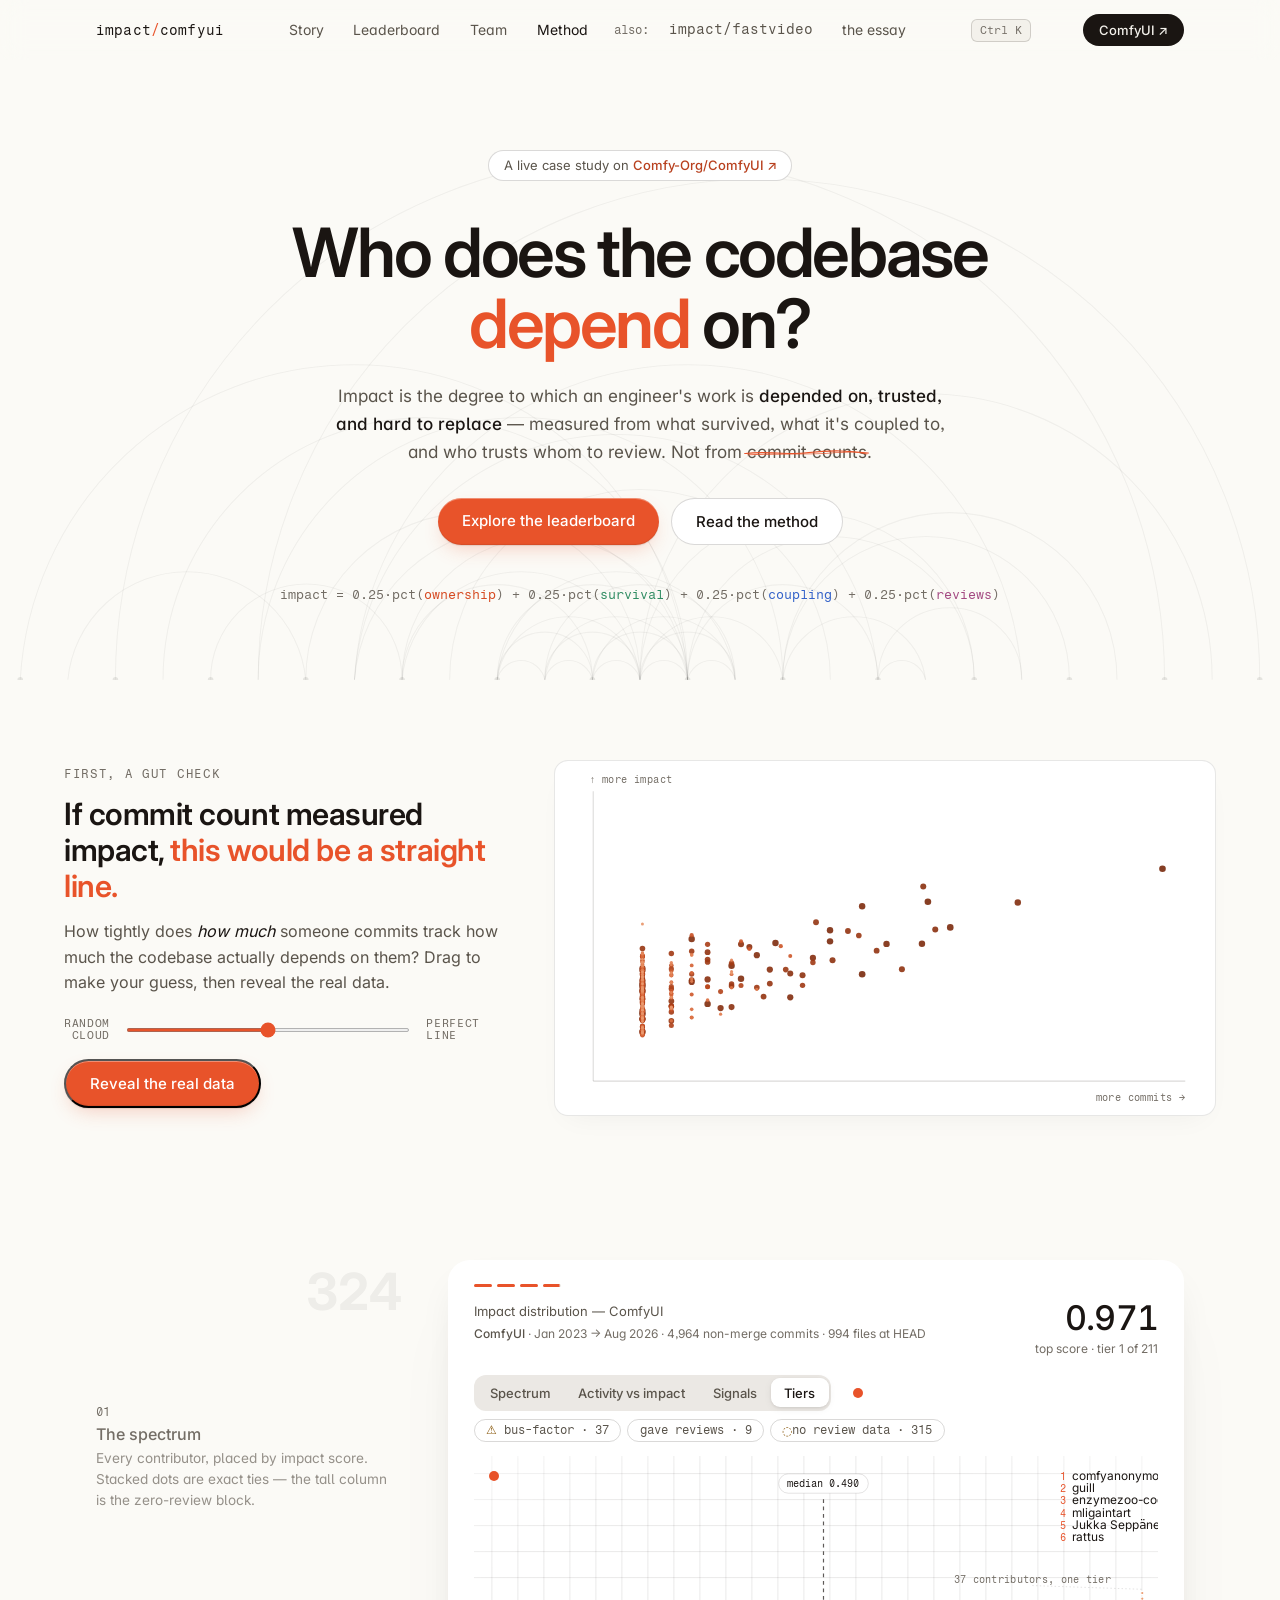
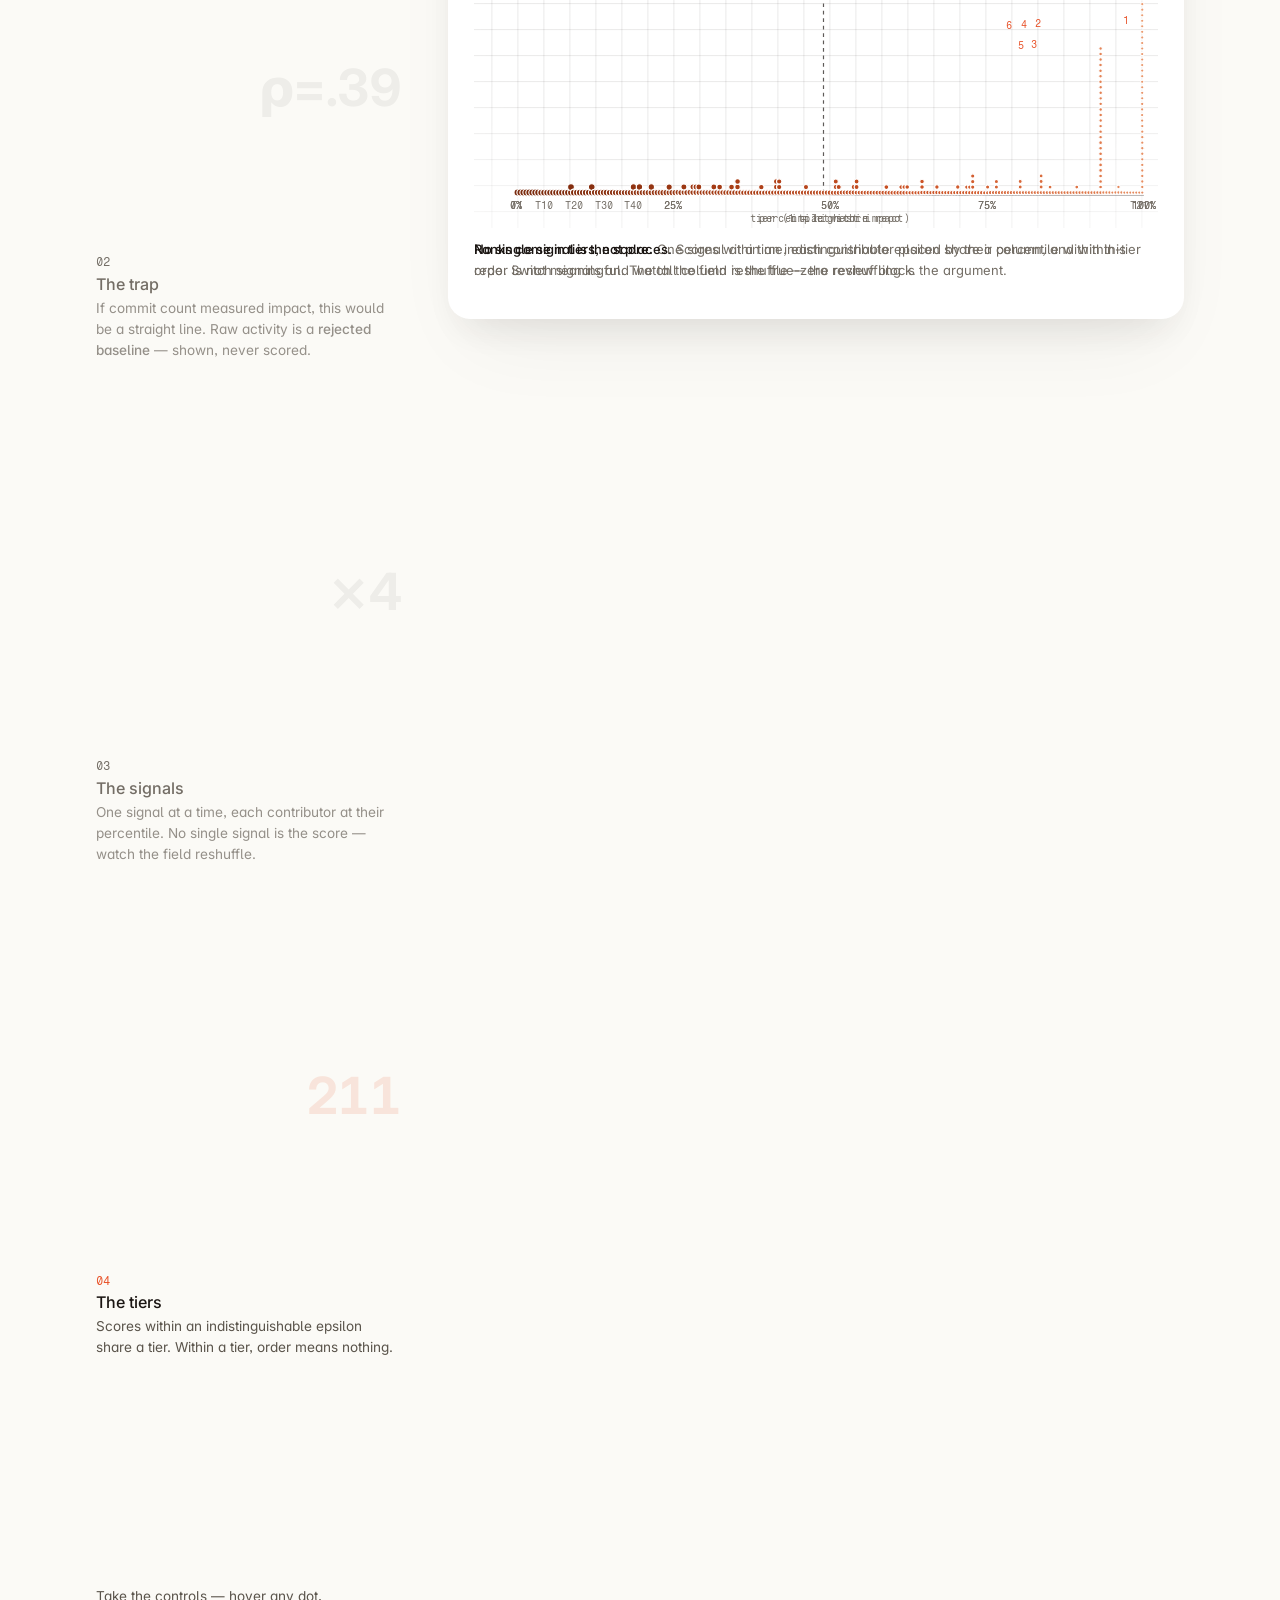
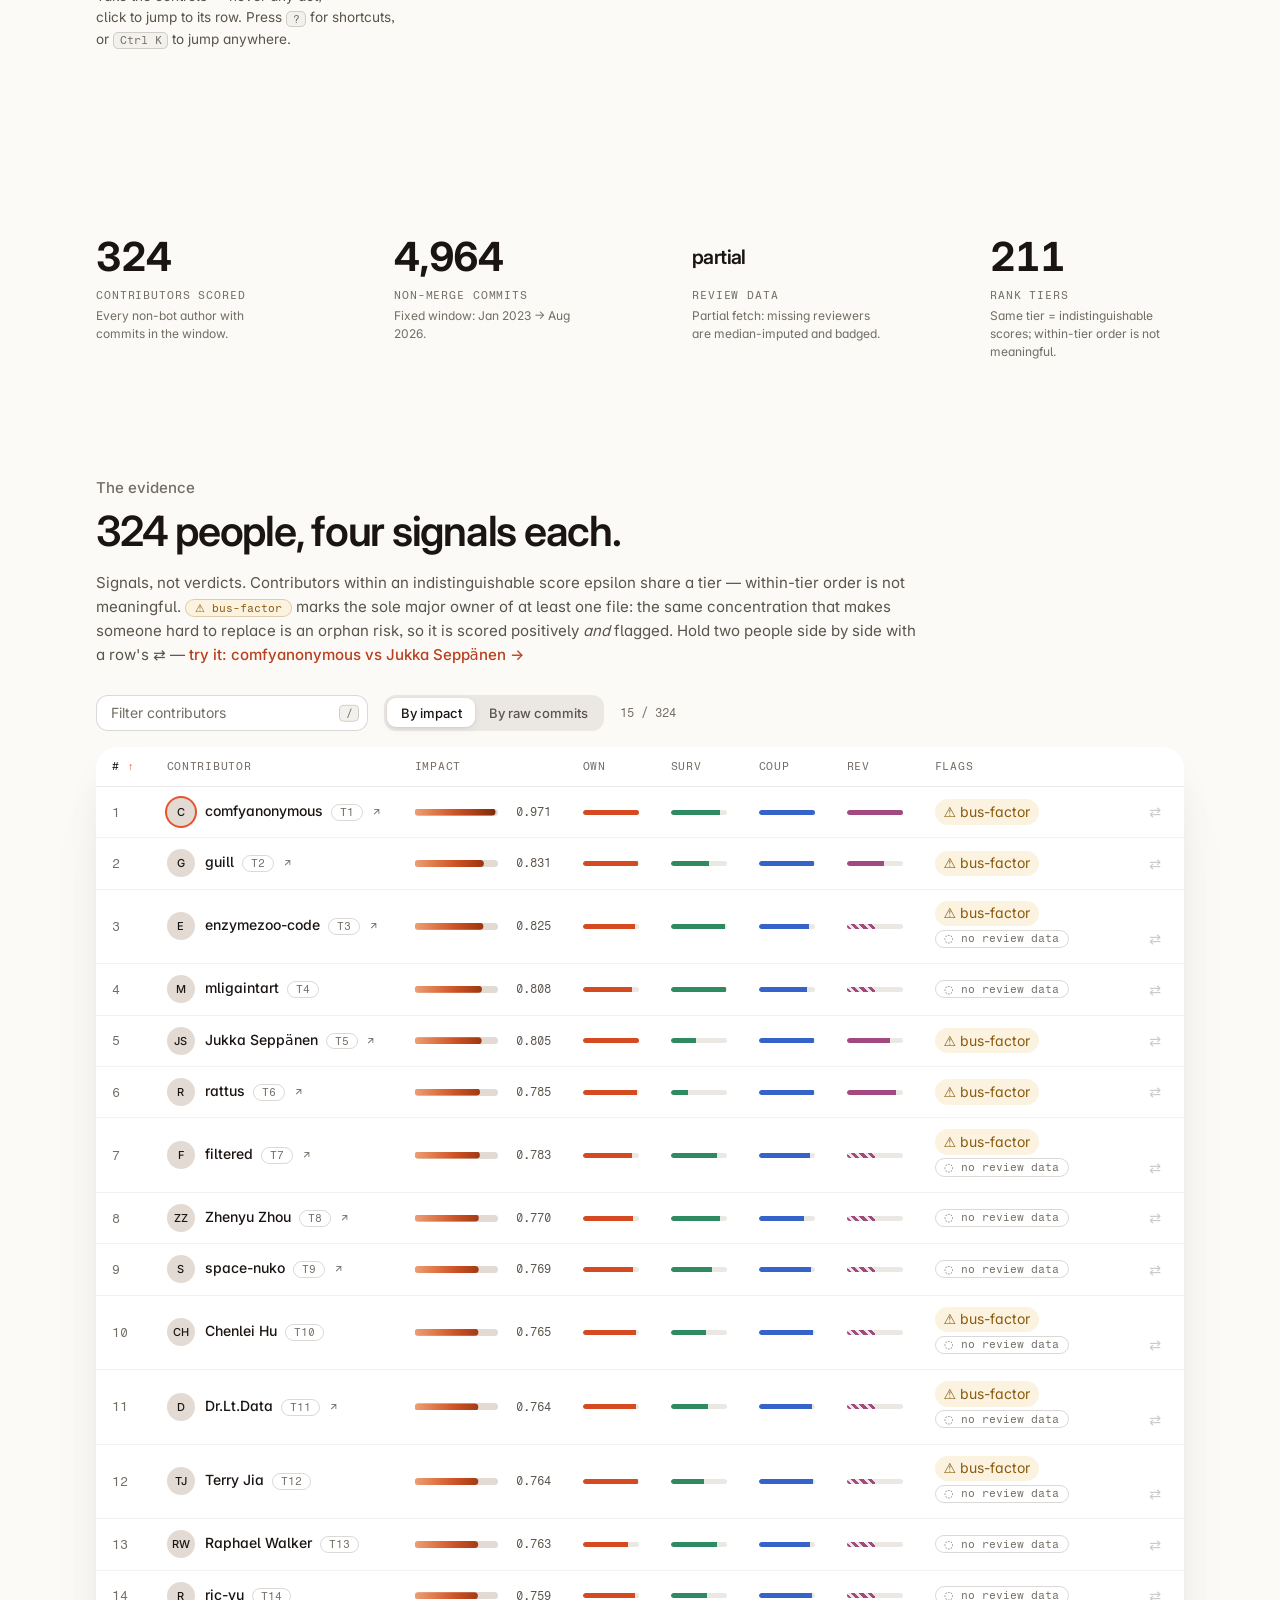
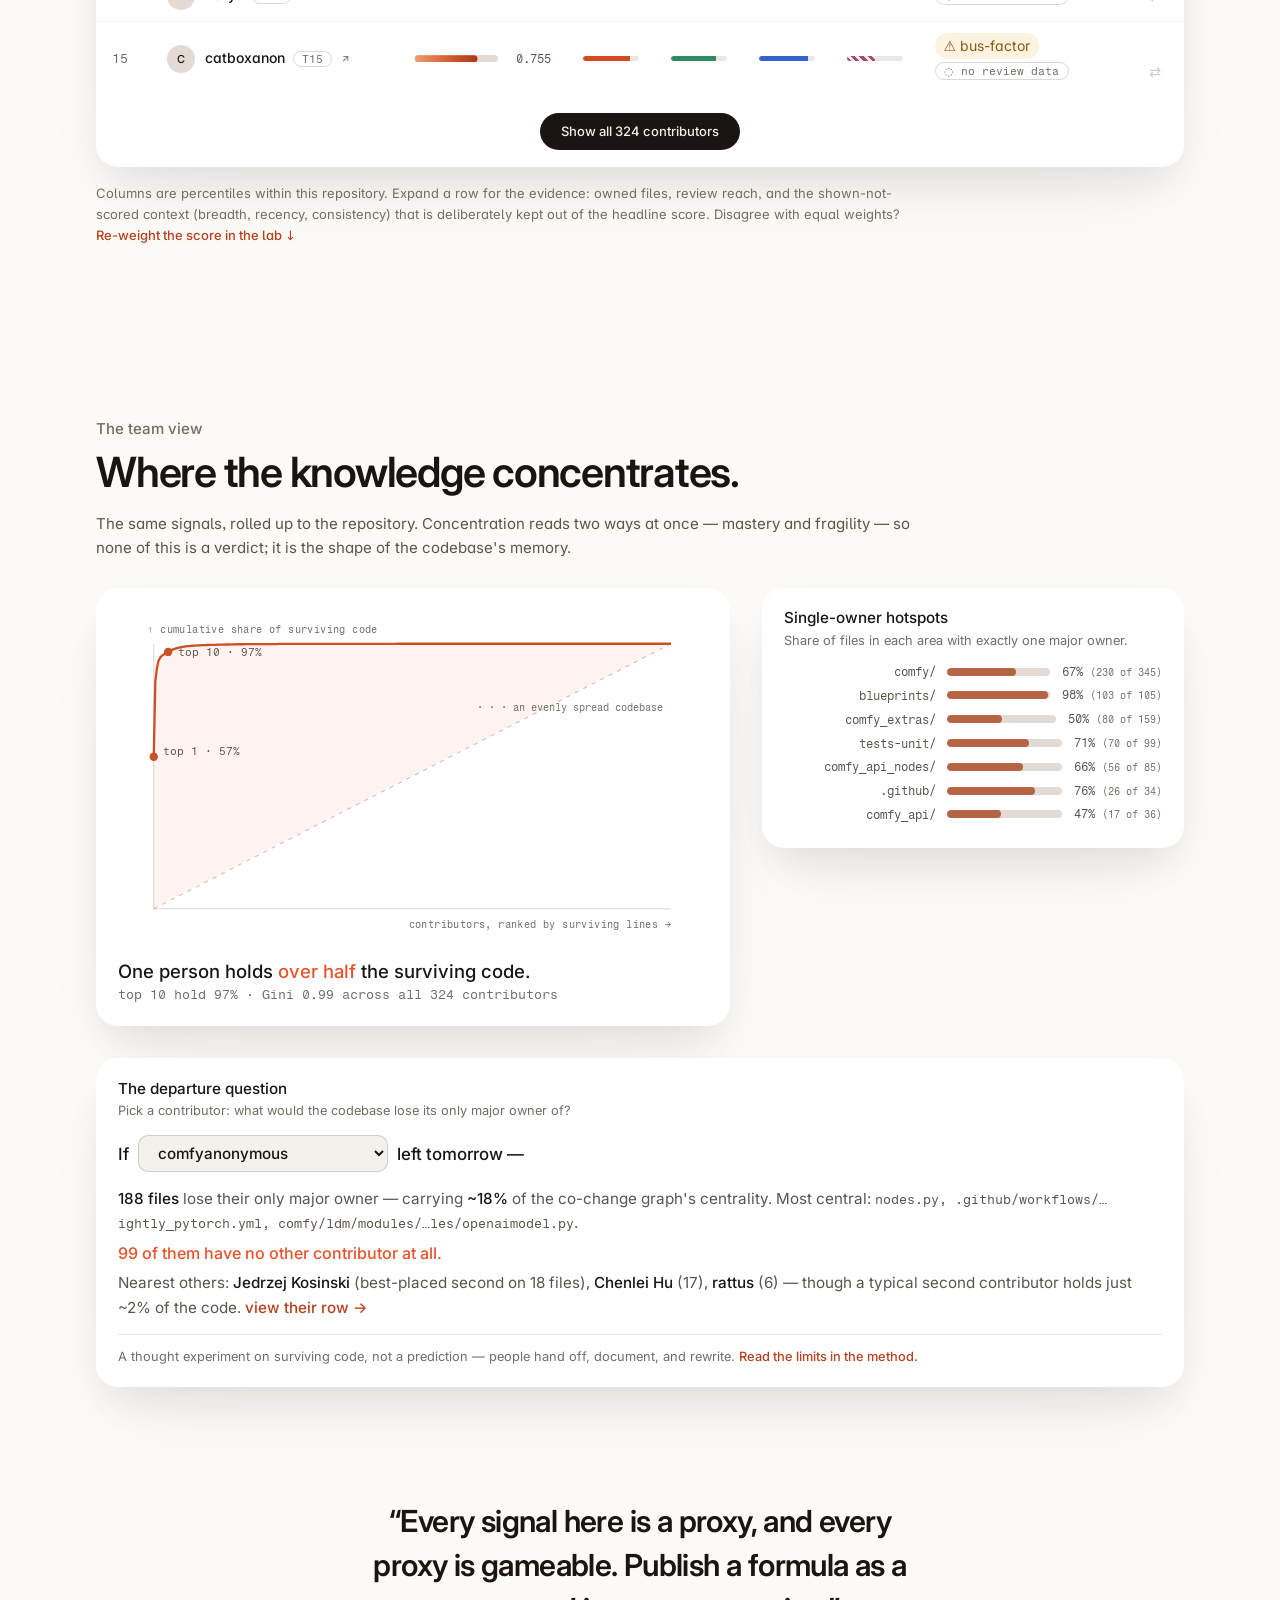
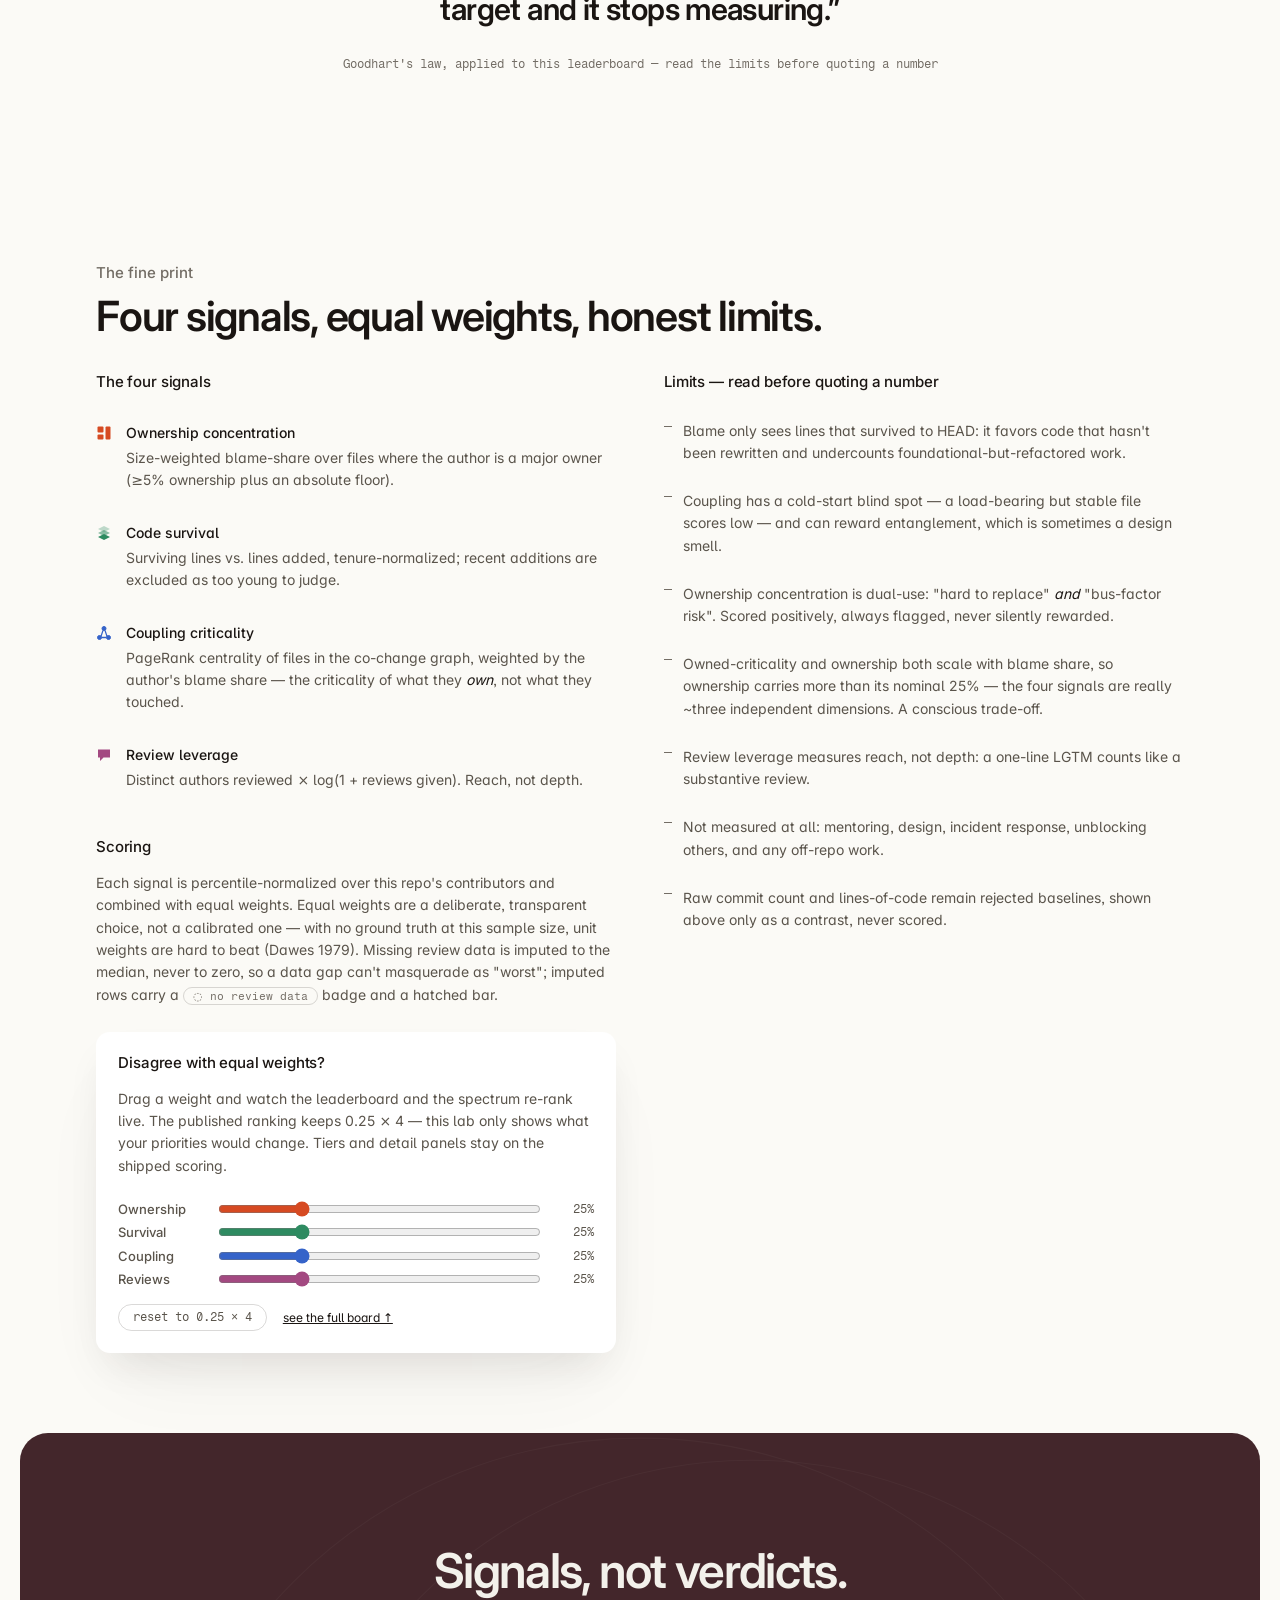
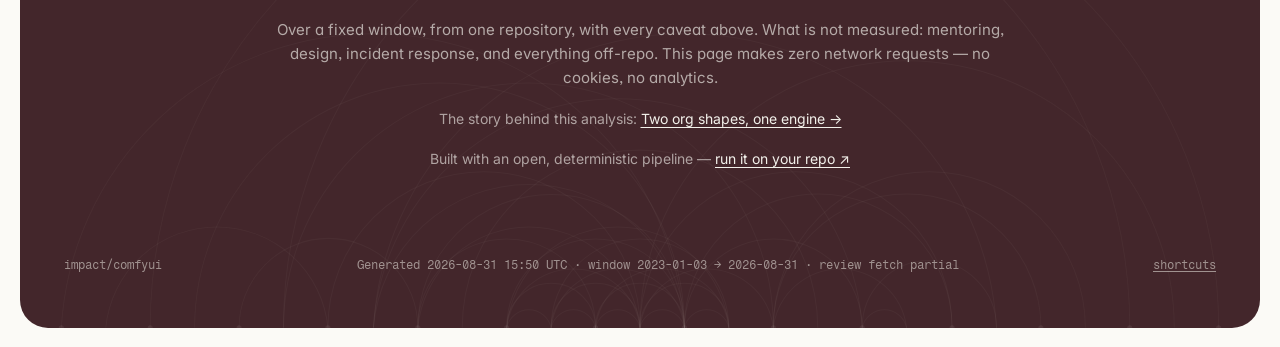
==== commit 52cd2f96: "chore: weekly data refresh (2026-08-31)" ====
--- a/docs/comfyui/index.html
+++ b/docs/comfyui/index.html
@@ -7,7 +7,7 @@
 <meta name="theme-color" content="#FCFCFC">
 <meta name="description" content="Who does ComfyUI depend on? An engineering-impact leaderboard built from code survival, ownership, co-change coupling, and review leverage — not commit counts.">
 <meta property="og:title" content="Who does ComfyUI depend on?">
-<meta property="og:description" content="322 ComfyUI contributors ranked by impact — what survived, what it's coupled to, and who trusts whom to review. Not commit counts.">
+<meta property="og:description" content="324 ComfyUI contributors ranked by impact — what survived, what it's coupled to, and who trusts whom to review. Not commit counts.">
 <meta property="og:type" content="website">
 <meta property="og:image" content="https://sbui056.github.io/engineering-metrics/comfyui/og.png">
 <meta property="og:image:width" content="1200">
@@ -1577,7 +1577,7 @@
 </nav>
 
 <header class="hero" id="top">
-  <svg class="hero-arcs" viewBox="0 0 1200 560" preserveAspectRatio="xMidYMax slice" aria-hidden="true"><g fill="none" stroke="currentColor" stroke-opacity="0.06" stroke-width="1"><path d="M428 560 A 172 172 0 0 1 772 560" pathLength="1" style="--i:0"/><path d="M600 560 A 22 22 0 0 1 643 560" pathLength="1" style="--i:1"/><path d="M557 560 A 65 65 0 0 1 686 560" pathLength="1" style="--i:2"/><path d="M514 560 A 22 22 0 0 1 557 560" pathLength="1" style="--i:3"/><path d="M557 560 A 22 22 0 0 1 600 560" pathLength="1" style="--i:4"/><path d="M600 560 A 43 43 0 0 1 686 560" pathLength="1" style="--i:5"/><path d="M514 560 A 86 86 0 0 1 686 560" pathLength="1" style="--i:6"/><path d="M514 560 A 43 43 0 0 1 600 560" pathLength="1" style="--i:7"/><path d="M557 560 A 43 43 0 0 1 643 560" pathLength="1" style="--i:8"/><path d="M643 560 A 22 22 0 0 1 686 560" pathLength="1" style="--i:9"/><path d="M600 560 A 65 65 0 0 1 729 560" pathLength="1" style="--i:10"/><path d="M514 560 A 65 65 0 0 1 643 560" pathLength="1" style="--i:11"/><path d="M729 560 A 65 65 0 0 1 858 560" pathLength="1" style="--i:12"/><path d="M815 560 A 22 22 0 0 1 858 560" pathLength="1" style="--i:13"/><path d="M298 560 A 151 151 0 0 1 600 560" pathLength="1" style="--i:14"/><path d="M600 560 A 151 151 0 0 1 902 560" pathLength="1" style="--i:15"/><path d="M729 560 A 129 129 0 0 1 988 560" pathLength="1" style="--i:16"/><path d="M385 560 A 129 129 0 0 1 643 560" pathLength="1" style="--i:17"/><path d="M471 560 A 86 86 0 0 1 643 560" pathLength="1" style="--i:18"/><path d="M471 560 A 65 65 0 0 1 600 560" pathLength="1" style="--i:19"/><path d="M643 560 A 129 129 0 0 1 902 560" pathLength="1" style="--i:20"/><path d="M342 560 A 151 151 0 0 1 643 560" pathLength="1" style="--i:21"/><path d="M471 560 A 108 108 0 0 1 686 560" pathLength="1" style="--i:22"/><path d="M471 560 A 43 43 0 0 1 557 560" pathLength="1" style="--i:23"/><path d="M212 560 A 86 86 0 0 1 385 560" pathLength="1" style="--i:24"/><path d="M342 560 A 237 237 0 0 1 815 560" pathLength="1" style="--i:25"/><path d="M729 560 A 151 151 0 0 1 1031 560" pathLength="1" style="--i:26"/><path d="M169 560 A 237 237 0 0 1 643 560" pathLength="1" style="--i:27"/><path d="M815 560 A 65 65 0 0 1 945 560" pathLength="1" style="--i:28"/><path d="M471 560 A 22 22 0 0 1 514 560" pathLength="1" style="--i:29"/><path d="M385 560 A 86 86 0 0 1 557 560" pathLength="1" style="--i:30"/><path d="M126 560 A 474 474 0 0 1 1074 560" pathLength="1" style="--i:31"/><path d="M342 560 A 302 302 0 0 1 945 560" pathLength="1" style="--i:32"/><path d="M385 560 A 108 108 0 0 1 600 560" pathLength="1" style="--i:33"/><path d="M600 560 A 258 258 0 0 1 1117 560" pathLength="1" style="--i:34"/><path d="M83 560 A 108 108 0 0 1 298 560" pathLength="1" style="--i:35"/><path d="M255 560 A 452 452 0 0 1 1160 560" pathLength="1" style="--i:36"/><path d="M255 560 A 237 237 0 0 1 729 560" pathLength="1" style="--i:37"/><path d="M643 560 A 86 86 0 0 1 815 560" pathLength="1" style="--i:38"/><path d="M40 560 A 302 302 0 0 1 643 560" pathLength="1" style="--i:39"/></g><g fill="currentColor" fill-opacity="0.12"><circle cx="40" cy="560" r="2.5"/><circle cx="126" cy="560" r="2.5"/><circle cx="212" cy="560" r="2.5"/><circle cx="298" cy="560" r="2.5"/><circle cx="385" cy="560" r="2.5"/><circle cx="471" cy="560" r="2.5"/><circle cx="557" cy="560" r="2.5"/><circle cx="643" cy="560" r="2.5"/><circle cx="729" cy="560" r="2.5"/><circle cx="815" cy="560" r="2.5"/><circle cx="902" cy="560" r="2.5"/><circle cx="988" cy="560" r="2.5"/><circle cx="1074" cy="560" r="2.5"/><circle cx="1160" cy="560" r="2.5"/></g></svg>
+  <svg class="hero-arcs" viewBox="0 0 1200 560" preserveAspectRatio="xMidYMax slice" aria-hidden="true"><g fill="none" stroke="currentColor" stroke-opacity="0.06" stroke-width="1"><path d="M428 560 A 172 172 0 0 1 772 560" pathLength="1" style="--i:0"/><path d="M600 560 A 22 22 0 0 1 643 560" pathLength="1" style="--i:1"/><path d="M557 560 A 65 65 0 0 1 686 560" pathLength="1" style="--i:2"/><path d="M514 560 A 22 22 0 0 1 557 560" pathLength="1" style="--i:3"/><path d="M557 560 A 22 22 0 0 1 600 560" pathLength="1" style="--i:4"/><path d="M600 560 A 43 43 0 0 1 686 560" pathLength="1" style="--i:5"/><path d="M514 560 A 86 86 0 0 1 686 560" pathLength="1" style="--i:6"/><path d="M514 560 A 43 43 0 0 1 600 560" pathLength="1" style="--i:7"/><path d="M557 560 A 43 43 0 0 1 643 560" pathLength="1" style="--i:8"/><path d="M643 560 A 22 22 0 0 1 686 560" pathLength="1" style="--i:9"/><path d="M600 560 A 65 65 0 0 1 729 560" pathLength="1" style="--i:10"/><path d="M514 560 A 65 65 0 0 1 643 560" pathLength="1" style="--i:11"/><path d="M729 560 A 65 65 0 0 1 858 560" pathLength="1" style="--i:12"/><path d="M815 560 A 22 22 0 0 1 858 560" pathLength="1" style="--i:13"/><path d="M298 560 A 151 151 0 0 1 600 560" pathLength="1" style="--i:14"/><path d="M600 560 A 151 151 0 0 1 902 560" pathLength="1" style="--i:15"/><path d="M729 560 A 129 129 0 0 1 988 560" pathLength="1" style="--i:16"/><path d="M385 560 A 129 129 0 0 1 643 560" pathLength="1" style="--i:17"/><path d="M471 560 A 86 86 0 0 1 643 560" pathLength="1" style="--i:18"/><path d="M471 560 A 65 65 0 0 1 600 560" pathLength="1" style="--i:19"/><path d="M643 560 A 129 129 0 0 1 902 560" pathLength="1" style="--i:20"/><path d="M342 560 A 151 151 0 0 1 643 560" pathLength="1" style="--i:21"/><path d="M471 560 A 108 108 0 0 1 686 560" pathLength="1" style="--i:22"/><path d="M212 560 A 86 86 0 0 1 385 560" pathLength="1" style="--i:23"/><path d="M471 560 A 43 43 0 0 1 557 560" pathLength="1" style="--i:24"/><path d="M342 560 A 237 237 0 0 1 815 560" pathLength="1" style="--i:25"/><path d="M729 560 A 151 151 0 0 1 1031 560" pathLength="1" style="--i:26"/><path d="M169 560 A 237 237 0 0 1 643 560" pathLength="1" style="--i:27"/><path d="M815 560 A 65 65 0 0 1 945 560" pathLength="1" style="--i:28"/><path d="M471 560 A 22 22 0 0 1 514 560" pathLength="1" style="--i:29"/><path d="M385 560 A 86 86 0 0 1 557 560" pathLength="1" style="--i:30"/><path d="M126 560 A 474 474 0 0 1 1074 560" pathLength="1" style="--i:31"/><path d="M342 560 A 302 302 0 0 1 945 560" pathLength="1" style="--i:32"/><path d="M385 560 A 108 108 0 0 1 600 560" pathLength="1" style="--i:33"/><path d="M600 560 A 258 258 0 0 1 1117 560" pathLength="1" style="--i:34"/><path d="M83 560 A 108 108 0 0 1 298 560" pathLength="1" style="--i:35"/><path d="M255 560 A 452 452 0 0 1 1160 560" pathLength="1" style="--i:36"/><path d="M255 560 A 237 237 0 0 1 729 560" pathLength="1" style="--i:37"/><path d="M643 560 A 86 86 0 0 1 815 560" pathLength="1" style="--i:38"/><path d="M40 560 A 302 302 0 0 1 643 560" pathLength="1" style="--i:39"/></g><g fill="currentColor" fill-opacity="0.12"><circle cx="40" cy="560" r="2.5"/><circle cx="126" cy="560" r="2.5"/><circle cx="212" cy="560" r="2.5"/><circle cx="298" cy="560" r="2.5"/><circle cx="385" cy="560" r="2.5"/><circle cx="471" cy="560" r="2.5"/><circle cx="557" cy="560" r="2.5"/><circle cx="643" cy="560" r="2.5"/><circle cx="729" cy="560" r="2.5"/><circle cx="815" cy="560" r="2.5"/><circle cx="902" cy="560" r="2.5"/><circle cx="988" cy="560" r="2.5"/><circle cx="1074" cy="560" r="2.5"/><circle cx="1160" cy="560" r="2.5"/></g></svg>
   <div class="hero-inner">
     <a class="announce" href="https://github.com/Comfy-Org/ComfyUI" target="_blank" rel="noopener noreferrer"
        data-reveal>A live case study on&nbsp;<b>Comfy-Org/ComfyUI ↗</b></a>
@@ -1636,13 +1636,13 @@
   <h2 class="sr-only">How the score works</h2>
   <div class="story-grid">
     <aside class="story-rail" aria-hidden="false">
-      <div class="step" data-step="spectrum" data-ghost="322">
+      <div class="step" data-step="spectrum" data-ghost="324">
         <span class="n">01</span>
         <h3>The spectrum</h3>
         <p>Every contributor, placed by impact score.
           Stacked dots are exact ties — the tall column is the zero-review block.</p>
       </div>
-      <div class="step" data-step="activity" data-ghost="ρ=.46">
+      <div class="step" data-step="activity" data-ghost="ρ=.39">
         <span class="n">02</span>
         <h3>The trap</h3>
         <p>If commit count measured impact, this would be a straight line.
@@ -1654,7 +1654,7 @@
         <p>One signal at a time, each contributor at their percentile.
           No single signal is the score — watch the field reshuffle.</p>
       </div>
-      <div class="step" data-step="tiers" data-ghost="204">
+      <div class="step" data-step="tiers" data-ghost="211">
         <span class="n">04</span>
         <h3>The tiers</h3>
         <p>Scores within an indistinguishable epsilon share a tier.
@@ -1670,7 +1670,7 @@
       <div class="progress" id="story-progress" aria-hidden="true"><i></i><i></i><i></i><i></i></div>
       <div class="cardhead">
         <div class="t">Impact distribution — ComfyUI
-          <small id="hero-eyebrow"><strong>ComfyUI</strong> · Jan 2023 → Aug 2026 · 4,939 non-merge commits · 987 files at HEAD</small>
+          <small id="hero-eyebrow"><strong>ComfyUI</strong> · Jan 2023 → Aug 2026 · 4,964 non-merge commits · 994 files at HEAD</small>
         </div>
         <div class="stat" id="field-stat"></div>
       </div>
@@ -1709,7 +1709,7 @@
 
 <section class="section" id="leaderboard" aria-labelledby="leaderboard-h">
   <p class="eyebrow" data-reveal>The evidence</p>
-  <h2 id="leaderboard-h" data-reveal>322 people, four signals each.</h2>
+  <h2 id="leaderboard-h" data-reveal>324 people, four signals each.</h2>
   <p class="section-sub" data-reveal>Signals, not verdicts. Contributors within an
     indistinguishable score epsilon share a tier — within-tier order is not meaningful.
     <span class="badge badge-warn" role="img" aria-label="bus-factor flag">⚠ bus-factor</span>
@@ -1877,7 +1877,7 @@
 </main>
 
 <footer class="espresso">
-  <svg class="espresso-arcs" viewBox="0 0 1200 560" preserveAspectRatio="xMidYMax slice" aria-hidden="true"><g fill="none" stroke="currentColor" stroke-opacity="0.06" stroke-width="1"><path d="M428 560 A 172 172 0 0 1 772 560" pathLength="1" style="--i:0"/><path d="M600 560 A 22 22 0 0 1 643 560" pathLength="1" style="--i:1"/><path d="M557 560 A 65 65 0 0 1 686 560" pathLength="1" style="--i:2"/><path d="M514 560 A 22 22 0 0 1 557 560" pathLength="1" style="--i:3"/><path d="M557 560 A 22 22 0 0 1 600 560" pathLength="1" style="--i:4"/><path d="M600 560 A 43 43 0 0 1 686 560" pathLength="1" style="--i:5"/><path d="M514 560 A 86 86 0 0 1 686 560" pathLength="1" style="--i:6"/><path d="M514 560 A 43 43 0 0 1 600 560" pathLength="1" style="--i:7"/><path d="M557 560 A 43 43 0 0 1 643 560" pathLength="1" style="--i:8"/><path d="M643 560 A 22 22 0 0 1 686 560" pathLength="1" style="--i:9"/><path d="M600 560 A 65 65 0 0 1 729 560" pathLength="1" style="--i:10"/><path d="M514 560 A 65 65 0 0 1 643 560" pathLength="1" style="--i:11"/><path d="M729 560 A 65 65 0 0 1 858 560" pathLength="1" style="--i:12"/><path d="M815 560 A 22 22 0 0 1 858 560" pathLength="1" style="--i:13"/><path d="M298 560 A 151 151 0 0 1 600 560" pathLength="1" style="--i:14"/><path d="M600 560 A 151 151 0 0 1 902 560" pathLength="1" style="--i:15"/><path d="M729 560 A 129 129 0 0 1 988 560" pathLength="1" style="--i:16"/><path d="M385 560 A 129 129 0 0 1 643 560" pathLength="1" style="--i:17"/><path d="M471 560 A 86 86 0 0 1 643 560" pathLength="1" style="--i:18"/><path d="M471 560 A 65 65 0 0 1 600 560" pathLength="1" style="--i:19"/><path d="M643 560 A 129 129 0 0 1 902 560" pathLength="1" style="--i:20"/><path d="M342 560 A 151 151 0 0 1 643 560" pathLength="1" style="--i:21"/><path d="M471 560 A 108 108 0 0 1 686 560" pathLength="1" style="--i:22"/><path d="M471 560 A 43 43 0 0 1 557 560" pathLength="1" style="--i:23"/><path d="M212 560 A 86 86 0 0 1 385 560" pathLength="1" style="--i:24"/><path d="M342 560 A 237 237 0 0 1 815 560" pathLength="1" style="--i:25"/><path d="M729 560 A 151 151 0 0 1 1031 560" pathLength="1" style="--i:26"/><path d="M169 560 A 237 237 0 0 1 643 560" pathLength="1" style="--i:27"/><path d="M815 560 A 65 65 0 0 1 945 560" pathLength="1" style="--i:28"/><path d="M471 560 A 22 22 0 0 1 514 560" pathLength="1" style="--i:29"/><path d="M385 560 A 86 86 0 0 1 557 560" pathLength="1" style="--i:30"/><path d="M126 560 A 474 474 0 0 1 1074 560" pathLength="1" style="--i:31"/><path d="M342 560 A 302 302 0 0 1 945 560" pathLength="1" style="--i:32"/><path d="M385 560 A 108 108 0 0 1 600 560" pathLength="1" style="--i:33"/><path d="M600 560 A 258 258 0 0 1 1117 560" pathLength="1" style="--i:34"/><path d="M83 560 A 108 108 0 0 1 298 560" pathLength="1" style="--i:35"/><path d="M255 560 A 452 452 0 0 1 1160 560" pathLength="1" style="--i:36"/><path d="M255 560 A 237 237 0 0 1 729 560" pathLength="1" style="--i:37"/><path d="M643 560 A 86 86 0 0 1 815 560" pathLength="1" style="--i:38"/><path d="M40 560 A 302 302 0 0 1 643 560" pathLength="1" style="--i:39"/></g><g fill="currentColor" fill-opacity="0.12"><circle cx="40" cy="560" r="2.5"/><circle cx="126" cy="560" r="2.5"/><circle cx="212" cy="560" r="2.5"/><circle cx="298" cy="560" r="2.5"/><circle cx="385" cy="560" r="2.5"/><circle cx="471" cy="560" r="2.5"/><circle cx="557" cy="560" r="2.5"/><circle cx="643" cy="560" r="2.5"/><circle cx="729" cy="560" r="2.5"/><circle cx="815" cy="560" r="2.5"/><circle cx="902" cy="560" r="2.5"/><circle cx="988" cy="560" r="2.5"/><circle cx="1074" cy="560" r="2.5"/><circle cx="1160" cy="560" r="2.5"/></g></svg>
+  <svg class="espresso-arcs" viewBox="0 0 1200 560" preserveAspectRatio="xMidYMax slice" aria-hidden="true"><g fill="none" stroke="currentColor" stroke-opacity="0.06" stroke-width="1"><path d="M428 560 A 172 172 0 0 1 772 560" pathLength="1" style="--i:0"/><path d="M600 560 A 22 22 0 0 1 643 560" pathLength="1" style="--i:1"/><path d="M557 560 A 65 65 0 0 1 686 560" pathLength="1" style="--i:2"/><path d="M514 560 A 22 22 0 0 1 557 560" pathLength="1" style="--i:3"/><path d="M557 560 A 22 22 0 0 1 600 560" pathLength="1" style="--i:4"/><path d="M600 560 A 43 43 0 0 1 686 560" pathLength="1" style="--i:5"/><path d="M514 560 A 86 86 0 0 1 686 560" pathLength="1" style="--i:6"/><path d="M514 560 A 43 43 0 0 1 600 560" pathLength="1" style="--i:7"/><path d="M557 560 A 43 43 0 0 1 643 560" pathLength="1" style="--i:8"/><path d="M643 560 A 22 22 0 0 1 686 560" pathLength="1" style="--i:9"/><path d="M600 560 A 65 65 0 0 1 729 560" pathLength="1" style="--i:10"/><path d="M514 560 A 65 65 0 0 1 643 560" pathLength="1" style="--i:11"/><path d="M729 560 A 65 65 0 0 1 858 560" pathLength="1" style="--i:12"/><path d="M815 560 A 22 22 0 0 1 858 560" pathLength="1" style="--i:13"/><path d="M298 560 A 151 151 0 0 1 600 560" pathLength="1" style="--i:14"/><path d="M600 560 A 151 151 0 0 1 902 560" pathLength="1" style="--i:15"/><path d="M729 560 A 129 129 0 0 1 988 560" pathLength="1" style="--i:16"/><path d="M385 560 A 129 129 0 0 1 643 560" pathLength="1" style="--i:17"/><path d="M471 560 A 86 86 0 0 1 643 560" pathLength="1" style="--i:18"/><path d="M471 560 A 65 65 0 0 1 600 560" pathLength="1" style="--i:19"/><path d="M643 560 A 129 129 0 0 1 902 560" pathLength="1" style="--i:20"/><path d="M342 560 A 151 151 0 0 1 643 560" pathLength="1" style="--i:21"/><path d="M471 560 A 108 108 0 0 1 686 560" pathLength="1" style="--i:22"/><path d="M212 560 A 86 86 0 0 1 385 560" pathLength="1" style="--i:23"/><path d="M471 560 A 43 43 0 0 1 557 560" pathLength="1" style="--i:24"/><path d="M342 560 A 237 237 0 0 1 815 560" pathLength="1" style="--i:25"/><path d="M729 560 A 151 151 0 0 1 1031 560" pathLength="1" style="--i:26"/><path d="M169 560 A 237 237 0 0 1 643 560" pathLength="1" style="--i:27"/><path d="M815 560 A 65 65 0 0 1 945 560" pathLength="1" style="--i:28"/><path d="M471 560 A 22 22 0 0 1 514 560" pathLength="1" style="--i:29"/><path d="M385 560 A 86 86 0 0 1 557 560" pathLength="1" style="--i:30"/><path d="M126 560 A 474 474 0 0 1 1074 560" pathLength="1" style="--i:31"/><path d="M342 560 A 302 302 0 0 1 945 560" pathLength="1" style="--i:32"/><path d="M385 560 A 108 108 0 0 1 600 560" pathLength="1" style="--i:33"/><path d="M600 560 A 258 258 0 0 1 1117 560" pathLength="1" style="--i:34"/><path d="M83 560 A 108 108 0 0 1 298 560" pathLength="1" style="--i:35"/><path d="M255 560 A 452 452 0 0 1 1160 560" pathLength="1" style="--i:36"/><path d="M255 560 A 237 237 0 0 1 729 560" pathLength="1" style="--i:37"/><path d="M643 560 A 86 86 0 0 1 815 560" pathLength="1" style="--i:38"/><path d="M40 560 A 302 302 0 0 1 643 560" pathLength="1" style="--i:39"/></g><g fill="currentColor" fill-opacity="0.12"><circle cx="40" cy="560" r="2.5"/><circle cx="126" cy="560" r="2.5"/><circle cx="212" cy="560" r="2.5"/><circle cx="298" cy="560" r="2.5"/><circle cx="385" cy="560" r="2.5"/><circle cx="471" cy="560" r="2.5"/><circle cx="557" cy="560" r="2.5"/><circle cx="643" cy="560" r="2.5"/><circle cx="729" cy="560" r="2.5"/><circle cx="815" cy="560" r="2.5"/><circle cx="902" cy="560" r="2.5"/><circle cx="988" cy="560" r="2.5"/><circle cx="1074" cy="560" r="2.5"/><circle cx="1160" cy="560" r="2.5"/></g></svg>
   <div class="espresso-inner">
     <h2>Signals, not verdicts.</h2>
     <p class="espresso-sub">Over a fixed window, from one repository, with every caveat
@@ -1887,7 +1887,7 @@
     <p class="espresso-run">Built with an open, deterministic pipeline — <a href="https://github.com/sbui056/engineering-metrics" target="_blank" rel="noopener noreferrer">run it on your repo ↗</a></p>
     <div class="espresso-meta">
       <span>impact/comfyui</span>
-      <span id="footer-meta">Generated 2026-08-24 09:22 UTC · window 2023-01-03 → 2026-08-23 · review fetch complete</span>
+      <span id="footer-meta">Generated 2026-08-31 15:50 UTC · window 2023-01-03 → 2026-08-31 · review fetch partial</span>
       <button type="button" id="foot-shortcuts" class="foot-shortcuts" hidden>shortcuts</button>
     </div>
   </div>
@@ -1951,7 +1951,7 @@
 <div id="tooltip" class="tooltip" role="status" aria-live="polite" hidden></div>
 <noscript><p class="noscript">This page renders its data with JavaScript. Enable it to see the leaderboard.</p></noscript>
 
-<script>window.__DATA__ = {"meta":{"repo":"ComfyUI","repo_url":"https://github.com/Comfy-Org/ComfyUI","generated_at":"2026-08-24 09:22 UTC","window_start":"2023-01-03","window_end":"2026-08-23","window_label":"Jan 2023 \u2192 Aug 2026","review_status":"complete","n_authors":322,"n_tiers":204,"n_commits":4939,"n_files":987,"rho":0.46,"zero_tie":true},"signals":[{"key":"ownership_concentration","label":"Ownership concentration","short":"Own"},{"key":"code_survival_tenure_normalized","label":"Code survival (tenure-norm.)","short":"Surv"},{"key":"coupling_criticality","label":"Coupling criticality (owned)","short":"Coup"},{"key":"review_leverage","label":"Review leverage","short":"Rev"}],"authors":[{"name":"comfyanonymous","rank":1,"tier":1,"impact":0.9712,"signals":{"ownership_concentration":1.0,"code_survival_tenure_normalized":0.8849,"coupling_criticality":1.0,"review_leverage":1.0},"flags":{"bus_factor":true,"review_imputed":false},"rationale":"Top-decile concentrated ownership of surviving code and top-decile ownership of files central to co-change \u2014 sole major owner of some files (bus-factor risk).","aux":{"breadth_files":647,"breadth_dirs":24,"recency_days":0,"consistency":0.995},"review":{"count":284,"distinct_authors":83,"approval_rate":0.317},"top_files":[{"path":"nodes.py","blame_share":0.6205,"centrality":0.045919,"orphan":true},{"path":"comfy/sd.py","blame_share":0.6184,"centrality":0.038923,"orphan":false},{"path":"comfy/model_base.py","blame_share":0.73,"centrality":0.026063,"orphan":false},{"path":"comfy/model_management.py","blame_share":0.6475,"centrality":0.019043,"orphan":false},{"path":"comfy/samplers.py","blame_share":0.5933,"centrality":0.017238,"orphan":false},{"path":"comfy/supported_models.py","blame_share":0.7356,"centrality":0.017094,"orphan":false},{"path":"server.py","blame_share":0.192,"centrality":0.015568,"orphan":false},{"path":"comfy/model_detection.py","blame_share":0.6948,"centrality":0.015044,"orphan":false},{"path":"main.py","blame_share":0.3453,"centrality":0.014871,"orphan":false},{"path":"comfy/cli_args.py","blame_share":0.2921,"centrality":0.013147,"orphan":false}],"owned":{"total":355,"orphan":188,"shared":[1,3,4,5,22,27,28,29,30,31,34,35,36,37,38,39,40,41,42,43,44,45,46,47,48,49,50,51,52,53,54,55,56,57,58,59,60,61,62,63,65,66,67,68,69,70,71,72,73,74,75,76,77,78,79,80,81,82,83,84,85,86,87,88,89,90,91,92,93,94,95,96,97,98,99,100,101,102,103,104,105,106,107,108,109,110,112,113,114,115,120,121,125,155,156,159,160,161,163,164,167,168,169,171,173,174,175,177,180,181,182,185,186,187,188,189,190,191,192,194,197,198,199,200,202,204,205,206,207,208,209,210,211,213,215,216,217,218,219,220,221,222,223,227,228,230,231,232,234,236,237,238,239,240,241,243,244,245,246,260,261,262,263,265,266,277]},"commits":3002,"sx":8.0074,"weekly":[1,0,1,37,24,31,26,32,35,27,50,22,18,21,20,14,23,16,29,17,17,14,9,32,21,24,23,15,25,20,12,12,31,21,27,11,16,15,22,15,14,22,11,13,22,18,26,15,20,24,13,10,16,14,5,7,6,6,20,21,18,16,11,14,12,21,8,9,7,7,9,13,13,7,6,28,13,13,18,16,13,24,46,35,37,34,16,16,15,13,10,9,8,13,12,11,9,11,20,13,11,8,28,20,8,10,26,11,11,15,11,12,29,35,13,12,7,7,9,19,19,16,18,12,10,13,8,14,10,17,10,8,8,16,15,14,17,18,23,12,19,10,12,19,10,18,9,19,18,8,16,28,17,15,20,7,8,35,16,14,12,29,11,13,14,16,13,14,6,8,7,13,8,13,6,12,13,10,12,9,7,8,11,14,11,7,17,13,16,8],"github":"comfyanonymous","views":{"spectrum":[0.9712,0.5],"activity":[0.9615,0.0288],"tiers":[0.0025,0.9915],"own":[1.0,0.4937],"surv":[0.8849,0.5],"coup":[1.0,0.4861],"rev":[1.0,0.4942]}},{"name":"guill","rank":2,"tier":2,"impact":0.9083,"signals":{"ownership_concentration":0.9814,"code_survival_tenure_normalized":0.6799,"coupling_criticality":0.9876,"review_leverage":0.9845},"flags":{"bus_factor":true,"review_imputed":false},"rationale":"Top-decile ownership of files central to co-change and top-decile review reach across contributors \u2014 sole major owner of some files (bus-factor risk).","aux":{"breadth_files":193,"breadth_dirs":13,"recency_days":4,"consistency":0.131},"review":{"count":235,"distinct_authors":28,"approval_rate":0.357},"top_files":[{"path":"nodes.py","blame_share":0.0127,"centrality":0.045919,"orphan":true},{"path":"comfy/samplers.py","blame_share":0.0335,"centrality":0.017238,"orphan":false},{"path":"server.py","blame_share":0.0575,"centrality":0.015568,"orphan":false},{"path":"main.py","blame_share":0.0472,"centrality":0.014871,"orphan":false},{"path":"comfy/cli_args.py","blame_share":0.0127,"centrality":0.013147,"orphan":false},{"path":"execution.py","blame_share":0.2658,"centrality":0.011418,"orphan":false},{"path":"comfy/utils.py","blame_share":0.0026,"centrality":0.010899,"orphan":false},{"path":"folder_paths.py","blame_share":0.0034,"centrality":0.006579,"orphan":false},{"path":"comfy_api/latest/_io.py","blame_share":0.0056,"centrality":0.006222,"orphan":false},{"path":"pyproject.toml","blame_share":0.0133,"centrality":0.004304,"orphan":false}],"owned":{"total":44,"orphan":25,"shared":[116,117,118,119,120,121,125,126,155,156,157,231,238,246,267,272,273,274,275,276]},"commits":42,"sx":3.7612,"weekly":[0,0,0,0,0,0,0,0,0,0,0,0,0,0,0,1,2,0,0,0,0,0,0,0,0,0,0,0,0,0,0,0,0,0,0,0,0,0,0,0,0,0,0,0,0,0,0,0,0,0,0,0,0,0,0,0,0,0,0,0,0,0,0,0,0,0,0,0,0,0,0,0,0,0,0,0,0,0,0,0,0,0,0,0,1,2,0,2,0,0,0,0,0,0,0,0,0,0,0,0,0,0,0,0,0,0,0,0,0,0,0,0,0,0,0,0,0,0,0,0,0,1,0,0,0,1,0,0,0,0,0,1,0,0,2,0,1,0,0,1,0,0,0,0,0,0,0,0,0,0,0,1,0,0,1,0,0,0,0,0,2,0,1,0,0,0,3,0,0,0,2,0,4,0,4,0,0,1,0,4,0,0,0,3,0,0,0,0,0,1],"github":"guill","views":{"spectrum":[0.9083,0.5],"activity":[0.4516,0.0917],"tiers":[0.0074,0.9915],"own":[0.9814,0.5052],"surv":[0.6799,0.5],"coup":[0.9876,0.4989],"rev":[0.9845,0.4935]}},{"name":"filtered","rank":3,"tier":3,"impact":0.9008,"signals":{"ownership_concentration":0.8882,"code_survival_tenure_normalized":0.8237,"coupling_criticality":0.9161,"review_leverage":0.9752},"flags":{"bus_factor":true,"review_imputed":false},"rationale":"Top-decile review reach across contributors and top-decile ownership of files central to co-change \u2014 sole major owner of some files (bus-factor risk).","aux":{"breadth_files":18,"breadth_dirs":7,"recency_days":319,"consistency":0.378},"review":{"count":44,"distinct_authors":20,"approval_rate":0.477},"top_files":[{"path":"comfy/cli_args.py","blame_share":0.0222,"centrality":0.013147,"orphan":false},{"path":"execution.py","blame_share":0.0007,"centrality":0.011418,"orphan":false},{"path":"folder_paths.py","blame_share":0.0187,"centrality":0.006579,"orphan":false},{"path":"README.md","blame_share":0.0047,"centrality":0.002867,"orphan":false},{"path":"app/frontend_management.py","blame_share":0.0312,"centrality":0.002432,"orphan":false},{"path":".github/ISSUE_TEMPLATE/user-support.yml","blame_share":0.025,"centrality":0.001776,"orphan":true},{"path":".github/ISSUE_TEMPLATE/bug-report.yml","blame_share":0.0172,"centrality":0.001776,"orphan":true},{"path":"comfy/comfy_types/examples/example_nodes.py","blame_share":0.1071,"centrality":0.001776,"orphan":true},{"path":"comfy/comfy_types/README.md","blame_share":0.0233,"centrality":0.001776,"orphan":true},{"path":"app/logger.py","blame_share":0.0621,"centrality":0.001503,"orphan":false}],"owned":{"total":3,"orphan":1,"shared":[158,264]},"commits":27,"sx":3.3322,"weekly":[0,0,0,0,0,0,0,0,0,0,0,0,0,0,0,0,0,0,0,0,0,0,0,0,0,0,0,0,0,0,0,0,0,0,0,0,0,0,0,0,0,0,0,0,0,0,0,0,0,0,0,0,0,0,0,0,0,0,0,0,0,0,0,0,0,0,0,0,0,0,0,0,0,0,0,0,0,0,0,0,0,0,0,0,0,0,0,0,0,0,0,0,0,0,0,0,0,0,0,0,1,0,0,1,1,0,0,1,1,0,0,1,0,1,0,0,0,0,0,0,3,0,0,1,1,5,2,3,1,2,0,0,0,0,0,0,1,0,0,0,0,0,0,0,1,0,0,0,0,0,0,0,0,0,0,0,0,0,0,0,0,0,0,0,0,0,0,0,0,0,0,0,0,0,0,0,0,0,0,0,0,0,0,0,0,0,0,0,0,0],"github":"webfiltered","views":{"spectrum":[0.9008,0.5],"activity":[0.4001,0.0992],"tiers":[0.0123,0.9915],"own":[0.8882,0.5013],"surv":[0.8237,0.5117],"coup":[0.9161,0.4958],"rev":[0.9752,0.4993]}},{"name":"Chenlei Hu","rank":4,"tier":4,"impact":0.8855,"signals":{"ownership_concentration":0.9503,"code_survival_tenure_normalized":0.6259,"coupling_criticality":0.9783,"review_leverage":0.9876},"flags":{"bus_factor":true,"review_imputed":false},"rationale":"Top-decile review reach across contributors and top-decile ownership of files central to co-change \u2014 sole major owner of some files (bus-factor risk).","aux":{"breadth_files":156,"breadth_dirs":17,"recency_days":449,"consistency":0.704},"review":{"count":129,"distinct_authors":34,"approval_rate":0.512},"top_files":[{"path":"nodes.py","blame_share":0.0166,"centrality":0.045919,"orphan":true},{"path":"comfy/sd.py","blame_share":0.0008,"centrality":0.038923,"orphan":false},{"path":"comfy/model_management.py","blame_share":0.0005,"centrality":0.019043,"orphan":false},{"path":"server.py","blame_share":0.0325,"centrality":0.015568,"orphan":false},{"path":"main.py","blame_share":0.0098,"centrality":0.014871,"orphan":false},{"path":"comfy/cli_args.py","blame_share":0.1397,"centrality":0.013147,"orphan":false},{"path":"execution.py","blame_share":0.022,"centrality":0.011418,"orphan":false},{"path":"comfy/ops.py","blame_share":0.0024,"centrality":0.011038,"orphan":false},{"path":"comfy/utils.py","blame_share":0.013,"centrality":0.010899,"orphan":false},{"path":"comfy/model_patcher.py","blame_share":0.0083,"centrality":0.010811,"orphan":false}],"owned":{"total":23,"orphan":9,"shared":[3,4,5,7,21,25,30,32,78,111,244,247,248,268,270]},"commits":101,"sx":4.625,"weekly":[0,0,0,0,0,0,0,0,0,0,0,0,0,0,0,0,0,0,0,0,0,0,0,0,0,0,0,0,0,0,0,0,0,0,0,0,0,0,0,0,0,0,0,0,0,0,0,0,0,0,0,0,0,0,0,0,0,0,0,0,0,0,0,0,0,0,0,0,0,0,0,0,1,0,0,0,2,7,3,3,4,1,0,1,1,4,3,1,5,0,0,0,0,0,1,0,1,1,1,1,4,10,2,1,1,3,0,3,0,1,0,0,2,3,10,4,1,0,3,4,1,3,0,1,1,2,0,0,0,0,0,0,0,0,0,0,0,0,0,0,0,0,0,0,0,0,0,0,0,0,0,0,0,0,0,0,0,0,0,0,0,0,0,0,0,0,0,0,0,0,0,0,0,0,0,0,0,0,0,0,0,0,0,0,0,0,0,0,0,0],"github":"huchenlei","views":{"spectrum":[0.8855,0.5],"activity":[0.5554,0.1145],"tiers":[0.0172,0.9915],"own":[0.9503,0.5039],"surv":[0.6259,0.5],"coup":[0.9783,0.4932],"rev":[0.9876,0.5122]}},{"name":"Dr.Lt.Data","rank":5,"tier":5,"impact":0.8756,"signals":{"ownership_concentration":0.9441,"code_survival_tenure_normalized":0.6547,"coupling_criticality":0.9534,"review_leverage":0.9503},"flags":{"bus_factor":true,"review_imputed":false},"rationale":"Top-decile ownership of files central to co-change and top-decile review reach across contributors \u2014 sole major owner of some files (bus-factor risk).","aux":{"breadth_files":31,"breadth_dirs":10,"recency_days":69,"consistency":0.201},"review":{"count":9,"distinct_authors":6,"approval_rate":0.222},"top_files":[{"path":"nodes.py","blame_share":0.0185,"centrality":0.045919,"orphan":true},{"path":"comfy/sd.py","blame_share":0.0004,"centrality":0.038923,"orphan":false},{"path":"server.py","blame_share":0.0811,"centrality":0.015568,"orphan":false},{"path":"main.py","blame_share":0.1205,"centrality":0.014871,"orphan":false},{"path":"comfy/cli_args.py","blame_share":0.0413,"centrality":0.013147,"orphan":false},{"path":"execution.py","blame_share":0.0064,"centrality":0.011418,"orphan":false},{"path":"comfy/ldm/modules/attention.py","blame_share":0.0037,"centrality":0.007954,"orphan":false},{"path":"folder_paths.py","blame_share":0.1664,"centrality":0.006579,"orphan":false},{"path":"comfy/latent_formats.py","blame_share":0.0009,"centrality":0.005909,"orphan":false},{"path":"requirements.txt","blame_share":0.0588,"centrality":0.003737,"orphan":false}],"owned":{"total":10,"orphan":5,"shared":[5,239,240,241,246]},"commits":43,"sx":3.7842,"weekly":[0,0,0,0,0,0,0,0,0,0,0,1,0,0,0,1,0,0,1,1,0,0,1,0,1,0,1,1,0,0,0,0,0,0,1,0,0,0,0,1,0,0,0,0,0,0,0,0,0,0,0,0,0,0,0,1,0,0,0,0,0,0,0,0,0,0,0,0,0,0,1,0,1,0,0,1,0,0,0,0,0,0,0,0,0,0,1,0,0,0,0,0,1,0,0,0,0,1,0,1,0,1,0,0,0,1,0,0,1,0,0,1,0,3,0,0,0,0,0,0,0,0,0,0,0,0,0,0,0,0,0,0,0,0,0,0,0,0,0,0,0,0,0,0,0,0,0,0,0,0,0,2,2,0,3,1,0,1,0,0,1,0,0,0,0,0,3,1,2,0,0,0,1,0,0,0,0,0,0,1,0,0,0,0,0,0,0,0,0,0],"github":"ltdrdata","views":{"spectrum":[0.8756,0.5],"activity":[0.4544,0.1244],"tiers":[0.0221,0.9915],"own":[0.9441,0.4975],"surv":[0.6547,0.5117],"coup":[0.9534,0.488],"rev":[0.9503,0.5044]}},{"name":"Terry Jia","rank":6,"tier":6,"impact":0.8685,"signals":{"ownership_concentration":0.9938,"code_survival_tenure_normalized":0.5827,"coupling_criticality":0.9689,"review_leverage":0.9286},"flags":{"bus_factor":true,"review_imputed":false},"rationale":"Top-decile concentrated ownership of surviving code and top-decile ownership of files central to co-change \u2014 sole major owner of some files (bus-factor risk).","aux":{"breadth_files":93,"breadth_dirs":9,"recency_days":14,"consistency":0.402},"review":{"count":3,"distinct_authors":3,"approval_rate":0.333},"top_files":[{"path":"nodes.py","blame_share":0.0104,"centrality":0.045919,"orphan":true},{"path":"server.py","blame_share":0.0034,"centrality":0.015568,"orphan":false},{"path":"execution.py","blame_share":0.0177,"centrality":0.011418,"orphan":false},{"path":"comfy_api/latest/_io.py","blame_share":0.1101,"centrality":0.006222,"orphan":false},{"path":"comfy_api_nodes/nodes_bytedance.py","blame_share":0.0824,"centrality":0.005494,"orphan":false},{"path":"comfy_api_nodes/apis/bytedance.py","blame_share":0.0326,"centrality":0.004032,"orphan":true},{"path":"requirements.txt","blame_share":0.0294,"centrality":0.003737,"orphan":false},{"path":"comfy_extras/nodes_images.py","blame_share":0.0234,"centrality":0.002169,"orphan":false},{"path":"comfy_extras/nodes_audio.py","blame_share":0.0078,"centrality":0.002167,"orphan":false},{"path":"blueprints/.glsl/Color_Curves_8.frag","blame_share":0.7755,"centrality":0.001776,"orphan":true}],"owned":{"total":115,"orphan":104,"shared":[26,117,119,122,137,154,184,195,213,218,224]},"commits":59,"sx":4.0943,"weekly":[0,0,0,0,0,0,0,0,0,0,0,0,0,0,0,0,0,0,0,0,0,0,0,0,0,0,0,0,0,0,0,0,0,0,0,0,0,0,0,0,0,0,0,0,0,0,0,0,0,0,0,0,0,0,0,0,0,0,0,0,0,0,0,0,0,0,0,0,0,0,0,0,0,0,0,0,0,0,0,0,0,0,0,0,0,0,0,0,0,0,0,0,0,0,0,0,0,0,0,0,0,1,2,0,1,0,0,1,1,0,1,0,0,1,0,1,0,0,0,1,1,2,0,2,1,1,1,3,0,0,1,0,0,0,0,0,1,0,0,0,0,0,0,0,0,0,0,0,0,0,0,1,0,0,0,0,0,1,0,1,0,0,0,3,0,1,2,0,4,0,3,0,2,0,0,0,0,6,3,0,1,1,0,3,1,0,1,2,0,0],"github":"jtydhr88","views":{"spectrum":[0.8685,0.5],"activity":[0.4917,0.1315],"tiers":[0.027,0.9915],"own":[0.9938,0.4873],"surv":[0.5827,0.5],"coup":[0.9689,0.4874],"rev":[0.9286,0.5]}},{"name":"Benjamin Lu","rank":7,"tier":7,"impact":0.8558,"signals":{"ownership_concentration":0.8696,"code_survival_tenure_normalized":0.7662,"coupling_criticality":0.8758,"review_leverage":0.9115},"flags":{"bus_factor":false,"review_imputed":false},"rationale":"Top-decile review reach across contributors and top-quartile ownership of files central to co-change.","aux":{"breadth_files":23,"breadth_dirs":5,"recency_days":192,"consistency":0.143},"review":{"count":2,"distinct_authors":2,"approval_rate":0.5},"top_files":[{"path":"server.py","blame_share":0.0047,"centrality":0.015568,"orphan":false},{"path":"app/user_manager.py","blame_share":0.2181,"centrality":0.002626,"orphan":false},{"path":"app/frontend_management.py","blame_share":0.0335,"centrality":0.002432,"orphan":false},{"path":"tests-unit/prompt_server_test/user_manager_test.py","blame_share":0.1672,"centrality":0.001431,"orphan":false},{"path":".github/workflows/test-launch.yml","blame_share":0.0426,"centrality":0.000395,"orphan":false},{"path":".github/workflows/release-webhook.yml","blame_share":0.2431,"centrality":0.0,"orphan":false},{"path":".github/workflows/tag-dispatch-cloud.yml","blame_share":0.3111,"centrality":0.0,"orphan":true},{"path":".github/workflows/test-ci.yml","blame_share":0.0101,"centrality":0.0,"orphan":false},{"path":".github/workflows/update-version.yml","blame_share":0.0169,"centrality":0.0,"orphan":true},{"path":".github/workflows/test-execution.yml","blame_share":0.0667,"centrality":0.0,"orphan":false}],"owned":{"total":3,"orphan":0,"shared":[0,25,268]},"commits":7,"sx":2.0794,"weekly":[0,0,0,0,0,0,0,0,0,0,0,0,0,0,0,0,0,0,0,0,0,0,0,0,0,0,0,0,0,0,0,0,0,0,0,0,0,0,0,0,0,0,0,0,0,0,0,0,0,0,0,0,0,0,0,0,0,0,0,0,0,0,0,0,0,0,0,0,0,0,0,0,0,0,0,0,0,0,0,0,0,0,0,0,0,0,0,0,0,0,0,0,0,0,0,0,0,0,0,0,0,0,0,0,0,0,0,0,0,0,0,0,0,0,0,0,0,0,0,0,0,1,0,0,0,2,0,0,0,0,0,0,0,0,0,0,0,0,0,0,1,0,0,0,0,0,0,0,0,0,0,0,0,1,1,0,0,0,0,0,0,0,1,0,0,0,0,0,0,0,0,0,0,0,0,0,0,0,0,0,0,0,0,0,0,0,0,0,0,0],"github":"benceruleanlu","views":{"spectrum":[0.8558,0.5147],"activity":[0.2497,0.1442],"tiers":[0.0319,0.9915],"own":[0.8696,0.5071],"surv":[0.7662,0.5],"coup":[0.8758,0.4913],"rev":[0.9115,0.5]}},{"name":"Jukka Sepp\u00e4nen","rank":8,"tier":8,"impact":0.8524,"signals":{"ownership_concentration":0.9969,"code_survival_tenure_normalized":0.4532,"coupling_criticality":0.9907,"review_leverage":0.9689},"flags":{"bus_factor":true,"review_imputed":false},"rationale":"Top-decile concentrated ownership of surviving code and top-decile ownership of files central to co-change \u2014 sole major owner of some files (bus-factor risk).","aux":{"breadth_files":199,"breadth_dirs":6,"recency_days":0,"consistency":0.237},"review":{"count":52,"distinct_authors":12,"approval_rate":0.846},"top_files":[{"path":"nodes.py","blame_share":0.0135,"centrality":0.045919,"orphan":true},{"path":"comfy/sd.py","blame_share":0.1126,"centrality":0.038923,"orphan":false},{"path":"comfy/model_base.py","blame_share":0.1222,"centrality":0.026063,"orphan":false},{"path":"comfy/model_management.py","blame_share":0.0009,"centrality":0.019043,"orphan":false},{"path":"comfy/samplers.py","blame_share":0.0068,"centrality":0.017238,"orphan":false},{"path":"comfy/supported_models.py","blame_share":0.139,"centrality":0.017094,"orphan":false},{"path":"comfy/model_detection.py","blame_share":0.1129,"centrality":0.015044,"orphan":false},{"path":"comfy/ops.py","blame_share":0.1973,"centrality":0.011038,"orphan":false},{"path":"comfy/utils.py","blame_share":0.0274,"centrality":0.010899,"orphan":false},{"path":"comfy/model_patcher.py","blame_share":0.0046,"centrality":0.010811,"orphan":false}],"owned":{"total":145,"orphan":79,"shared":[27,28,31,33,36,37,38,40,41,51,53,54,55,56,57,62,63,64,69,71,72,74,75,76,79,80,83,84,85,89,91,92,95,96,98,99,101,102,103,104,105,106,107,108,109,124,164,168,175,178,191,193,194,198,199,203,205,207,212,218,226,229,234,235,240,243]},"commits":109,"sx":4.7005,"weekly":[0,0,0,0,0,0,0,0,0,0,0,0,0,0,0,0,0,0,0,0,0,0,0,0,0,0,0,0,0,0,0,0,0,0,0,0,0,0,1,0,0,0,0,0,0,0,0,0,0,0,0,0,0,0,0,0,0,0,0,0,0,0,0,0,0,0,0,0,0,0,0,0,0,0,0,0,0,0,0,0,0,0,0,0,0,0,0,0,0,0,0,0,0,0,0,0,0,0,0,0,0,0,0,0,0,0,0,0,0,0,0,1,0,0,0,0,0,0,0,0,0,0,0,0,0,0,0,0,0,0,0,0,0,0,0,0,0,0,0,0,1,0,1,0,0,0,0,0,0,0,2,1,3,2,0,0,0,2,3,4,1,2,0,1,3,2,3,3,4,0,1,1,5,5,5,6,3,6,4,5,4,1,0,0,0,4,4,8,4,3],"github":"kijai","views":{"spectrum":[0.8524,0.5027],"activity":[0.5644,0.1476],"tiers":[0.0368,0.9915],"own":[0.9969,0.5059],"surv":[0.4532,0.5],"coup":[0.9907,0.5111],"rev":[0.9689,0.4929]}},{"name":"Luke Mino-Altherr","rank":9,"tier":9,"impact":0.8489,"signals":{"ownership_concentration":0.9845,"code_survival_tenure_normalized":0.4856,"coupling_criticality":0.9814,"review_leverage":0.9441},"flags":{"bus_factor":true,"review_imputed":false},"rationale":"Top-decile concentrated ownership of surviving code and top-decile ownership of files central to co-change \u2014 sole major owner of some files (bus-factor risk).","aux":{"breadth_files":74,"breadth_dirs":9,"recency_days":2,"consistency":0.286},"review":{"count":9,"distinct_authors":5,"approval_rate":0.333},"top_files":[{"path":"server.py","blame_share":0.0358,"centrality":0.015568,"orphan":false},{"path":"main.py","blame_share":0.1075,"centrality":0.014871,"orphan":false},{"path":"comfy/cli_args.py","blame_share":0.0032,"centrality":0.013147,"orphan":false},{"path":"app/assets/api/routes.py","blame_share":0.5032,"centrality":0.005878,"orphan":false},{"path":"requirements.txt","blame_share":0.0588,"centrality":0.003737,"orphan":false},{"path":"app/assets/scanner.py","blame_share":0.75,"centrality":0.003719,"orphan":false},{"path":"app/assets/api/schemas_in.py","blame_share":0.196,"centrality":0.002631,"orphan":false},{"path":"app/user_manager.py","blame_share":0.0041,"centrality":0.002626,"orphan":false},{"path":"app/assets/api/schemas_out.py","blame_share":0.2442,"centrality":0.002531,"orphan":false},{"path":"app/assets/database/queries/asset_reference.py","blame_share":0.9011,"centrality":0.002411,"orphan":true}],"owned":{"total":47,"orphan":26,"shared":[6,8,9,10,11,12,13,14,15,16,17,18,19,20,241,249,251,252,253,254,255]},"commits":9,"sx":2.3026,"weekly":[0,0,0,0,0,0,0,0,0,0,0,0,0,0,0,0,0,0,0,0,0,0,0,0,0,0,0,0,0,0,0,0,0,0,0,0,0,0,0,0,0,0,0,0,0,0,0,0,0,0,0,0,0,0,0,0,0,0,0,0,0,0,0,0,0,0,0,0,0,0,0,0,0,0,0,0,0,0,0,0,0,0,0,0,0,0,0,0,0,0,0,0,0,0,0,0,0,0,0,0,0,0,0,0,0,0,0,0,0,0,0,0,0,0,0,0,0,0,0,0,0,0,0,0,0,0,0,0,0,0,0,0,0,0,0,0,0,0,0,0,0,0,0,0,0,0,0,0,0,0,0,0,0,0,0,0,0,0,0,0,0,0,1,0,0,1,0,1,2,0,0,0,0,1,1,0,0,1,0,0,0,0,0,0,0,0,0,0,0,1],"github":"luke-mino-altherr","views":{"spectrum":[0.8489,0.4881],"activity":[0.2765,0.1511],"tiers":[0.0417,0.9915],"own":[0.9845,0.493],"surv":[0.4856,0.5117],"coup":[0.9814,0.5054],"rev":[0.9441,0.498]}},{"name":"Alexander Piskun","rank":10,"tier":10,"impact":0.8472,"signals":{"ownership_concentration":0.9907,"code_survival_tenure_normalized":0.4353,"coupling_criticality":0.9969,"review_leverage":0.9658},"flags":{"bus_factor":true,"review_imputed":false},"rationale":"Top-decile ownership of files central to co-change and top-decile concentrated ownership of surviving code \u2014 sole major owner of some files (bus-factor risk).","aux":{"breadth_files":206,"breadth_dirs":10,"recency_days":1,"consistency":0.667},"review":{"count":25,"distinct_authors":13,"approval_rate":0.12},"top_files":[{"path":"nodes.py","blame_share":0.0015,"centrality":0.045919,"orphan":true},{"path":"server.py","blame_share":0.0061,"centrality":0.015568,"orphan":false},{"path":"main.py","blame_share":0.0554,"centrality":0.014871,"orphan":false},{"path":"folder_paths.py","blame_share":0.0153,"centrality":0.006579,"orphan":false},{"path":"comfy_api/latest/_io.py","blame_share":0.0881,"centrality":0.006222,"orphan":false},{"path":"comfy_api_nodes/nodes_bytedance.py","blame_share":0.9058,"centrality":0.005494,"orphan":false},{"path":"comfy_api_nodes/nodes_kling.py","blame_share":0.781,"centrality":0.005433,"orphan":false},{"path":"pyproject.toml","blame_share":0.6267,"centrality":0.004304,"orphan":false},{"path":"comfy_api_nodes/apis/bytedance.py","blame_share":0.9674,"centrality":0.004032,"orphan":true},{"path":"comfy_api_nodes/nodes_gemini.py","blame_share":0.8268,"centrality":0.003542,"orphan":false}],"owned":{"total":171,"orphan":66,"shared":[118,120,121,122,123,124,128,129,130,131,132,133,134,135,136,137,138,139,140,141,142,143,144,145,146,147,148,149,150,151,152,153,159,160,161,162,163,164,166,167,168,169,170,171,173,174,175,177,179,180,181,182,183,185,187,188,189,190,191,192,193,194,195,197,198,200,201,202,204,206,208,209,210,211,212,214,215,216,217,218,219,220,221,222,223,224,225,227,228,229,230,231,233,234,235,237,241,244,261,262,264,267,271,278]},"commits":381,"sx":5.9454,"weekly":[0,0,0,0,0,0,0,0,0,0,0,0,0,0,0,0,0,0,0,0,0,0,0,0,0,0,0,0,0,0,0,0,0,0,0,0,0,0,0,0,0,0,0,0,0,0,0,0,0,0,0,0,0,0,0,0,0,0,0,0,0,0,0,0,0,0,0,0,0,0,0,0,0,0,0,0,0,0,0,0,0,0,0,0,0,0,0,0,0,0,0,0,0,0,0,0,0,0,0,0,1,2,0,1,1,1,0,0,0,0,0,0,0,0,0,0,0,0,0,0,0,0,0,0,0,0,0,0,0,0,0,0,0,0,0,1,4,12,4,4,11,2,17,29,18,5,4,7,5,3,7,9,10,7,9,6,5,4,7,5,5,3,7,6,3,5,2,3,5,1,1,6,6,7,9,5,5,8,11,6,6,8,7,5,11,6,10,6,9,8],"github":"bigcat88","views":{"spectrum":[0.8472,0.5132],"activity":[0.7139,0.1528],"tiers":[0.0466,0.9915],"own":[0.9907,0.4995],"surv":[0.4353,0.5117],"coup":[0.9969,0.5047],"rev":[0.9658,0.5051]}},{"name":"Arjan Singh","rank":11,"tier":11,"impact":0.8455,"signals":{"ownership_concentration":0.8975,"code_survival_tenure_normalized":0.6942,"coupling_criticality":0.8882,"review_leverage":0.9022},"flags":{"bus_factor":true,"review_imputed":false},"rationale":"Top-decile review reach across contributors and top-quartile concentrated ownership of surviving code \u2014 sole major owner of some files (bus-factor risk).","aux":{"breadth_files":5,"breadth_dirs":3,"recency_days":311,"consistency":0.286},"review":{"count":4,"distinct_authors":1,"approval_rate":0.25},"top_files":[{"path":"server.py","blame_share":0.002,"centrality":0.015568,"orphan":false},{"path":"middleware/cache_middleware.py","blame_share":0.8679,"centrality":0.000977,"orphan":false},{"path":"tests-unit/server_test/test_cache_control.py","blame_share":0.958,"centrality":0.000977,"orphan":true}],"owned":{"total":2,"orphan":1,"shared":[242]},"commits":3,"sx":1.3863,"weekly":[0,0,0,0,0,0,0,0,0,0,0,0,0,0,0,0,0,0,0,0,0,0,0,0,0,0,0,0,0,0,0,0,0,0,0,0,0,0,0,0,0,0,0,0,0,0,0,0,0,0,0,0,0,0,0,0,0,0,0,0,0,0,0,0,0,0,0,0,0,0,0,0,0,0,0,0,0,0,0,0,0,0,0,0,0,0,0,0,0,0,0,0,0,0,0,0,0,0,0,0,0,0,0,0,0,0,0,0,0,0,0,0,0,0,0,0,0,0,0,0,0,0,0,0,0,0,0,0,0,0,0,0,0,0,0,0,0,0,0,1,0,0,0,0,0,2,0,0,0,0,0,0,0,0,0,0,0,0,0,0,0,0,0,0,0,0,0,0,0,0,0,0,0,0,0,0,0,0,0,0,0,0,0,0,0,0,0,0,0,0],"github":"arjansingh","views":{"spectrum":[0.8455,0.5],"activity":[0.1665,0.1545],"tiers":[0.0515,0.9915],"own":[0.8975,0.4955],"surv":[0.6942,0.5],"coup":[0.8882,0.5093],"rev":[0.9022,0.5102]}},{"name":"drozbay","rank":12,"tier":12,"impact":0.8348,"signals":{"ownership_concentration":0.941,"code_survival_tenure_normalized":0.5612,"coupling_criticality":0.9348,"review_leverage":0.9022},"flags":{"bus_factor":true,"review_imputed":false},"rationale":"Top-decile concentrated ownership of surviving code and top-decile ownership of files central to co-change \u2014 sole major owner of some files (bus-factor risk).","aux":{"breadth_files":19,"breadth_dirs":3,"recency_days":5,"consistency":0.417},"review":{"count":4,"distinct_authors":1,"approval_rate":0.5},"top_files":[{"path":"nodes.py","blame_share":0.0038,"centrality":0.045919,"orphan":true},{"path":"comfy/sd.py","blame_share":0.0021,"centrality":0.038923,"orphan":false},{"path":"comfy/model_base.py","blame_share":0.0864,"centrality":0.026063,"orphan":false},{"path":"comfy/samplers.py","blame_share":0.0007,"centrality":0.017238,"orphan":false},{"path":"comfy/latent_formats.py","blame_share":0.0083,"centrality":0.005909,"orphan":false},{"path":"comfy/ldm/wan/model.py","blame_share":0.0235,"centrality":0.005447,"orphan":false},{"path":"comfy/ldm/lightricks/model.py","blame_share":0.0035,"centrality":0.002304,"orphan":false},{"path":"comfy_extras/nodes_images.py","blame_share":0.0028,"centrality":0.002169,"orphan":false},{"path":"comfy_extras/nodes_lt.py","blame_share":0.114,"centrality":0.001753,"orphan":false},{"path":"comfy/context_windows.py","blame_share":0.4709,"centrality":0.001149,"orphan":false}],"owned":{"total":9,"orphan":2,"shared":[33,64,79,172,198,203,207]},"commits":22,"sx":3.1355,"weekly":[0,0,0,0,0,0,0,0,0,0,0,0,0,0,0,0,0,0,0,0,0,0,0,0,0,0,0,0,0,0,0,0,0,0,0,0,0,0,0,0,0,0,0,0,0,0,0,0,0,0,0,0,0,0,0,0,0,0,0,0,0,0,0,0,0,0,0,0,0,0,0,0,0,0,0,0,0,0,0,0,0,0,0,0,0,0,0,0,0,0,0,0,0,0,0,0,0,0,0,0,0,0,0,0,0,0,0,0,0,0,0,0,0,0,0,0,0,0,0,0,0,0,0,0,0,0,0,0,0,0,0,0,0,0,0,0,0,0,0,0,0,0,0,0,0,0,0,0,0,0,0,0,0,0,2,0,1,0,0,0,0,0,0,0,1,0,0,1,0,0,0,0,0,0,5,3,1,1,0,1,1,0,0,1,0,1,1,0,1,1],"github":"drozbay","views":{"spectrum":[0.8348,0.5],"activity":[0.3765,0.1652],"tiers":[0.0564,0.9915],"own":[0.941,0.5097],"surv":[0.5612,0.5],"coup":[0.9348,0.5073],"rev":[0.9022,0.4898]}},{"name":"Dante","rank":13,"tier":13,"impact":0.8298,"signals":{"ownership_concentration":0.9193,"code_survival_tenure_normalized":0.5072,"coupling_criticality":0.9565,"review_leverage":0.9363},"flags":{"bus_factor":true,"review_imputed":false},"rationale":"Top-decile ownership of files central to co-change and top-decile review reach across contributors \u2014 sole major owner of some files (bus-factor risk).","aux":{"breadth_files":6,"breadth_dirs":3,"recency_days":150,"consistency":0.5},"review":{"count":6,"distinct_authors":3,"approval_rate":0.833},"top_files":[{"path":"nodes.py","blame_share":0.0008,"centrality":0.045919,"orphan":true},{"path":"comfy_extras/nodes_number_convert.py","blame_share":0.8681,"centrality":0.001776,"orphan":true},{"path":"comfy_extras/nodes_math.py","blame_share":0.8413,"centrality":0.001776,"orphan":true},{"path":"tests-unit/comfy_extras_test/nodes_number_convert_test.py","blame_share":0.9889,"centrality":0.001776,"orphan":true},{"path":"tests-unit/comfy_extras_test/nodes_math_test.py","blame_share":0.9272,"centrality":0.001776,"orphan":true},{"path":"comfy_extras/nodes_hidream_o1.py","blame_share":0.0039,"centrality":0.0,"orphan":true},{"path":"tests-unit/comfy_extras_test/nodes_preview_any_test.py","blame_share":0.1667,"centrality":0.0,"orphan":true}],"owned":{"total":4,"orphan":4,"shared":[]},"commits":3,"sx":1.3863,"weekly":[0,0,0,0,0,0,0,0,0,0,0,0,0,0,0,0,0,0,0,0,0,0,0,0,0,0,0,0,0,0,0,0,0,0,0,0,0,0,0,0,0,0,0,0,0,0,0,0,0,0,0,0,0,0,0,0,0,0,0,0,0,0,0,0,0,0,0,0,0,0,0,0,0,0,0,0,0,0,0,0,0,0,0,0,0,0,0,0,0,0,0,0,0,0,0,0,0,0,0,0,0,0,0,0,0,0,0,0,0,0,0,0,0,0,0,0,0,0,0,0,0,0,0,0,0,0,0,0,0,0,0,0,0,0,0,0,0,0,0,0,0,0,0,0,0,0,0,0,0,0,0,0,0,0,0,0,0,0,0,0,0,0,0,0,0,1,0,0,2,0,0,0,0,0,0,0,0,0,0,0,0,0,0,0,0,0,0,0,0,0],"github":"dante01yoon","views":{"spectrum":[0.8298,0.4834],"activity":[0.1665,0.1702],"tiers":[0.0613,0.9915],"own":[0.9193,0.5026],"surv":[0.5072,0.5117],"coup":[0.9565,0.5002],"rev":[0.9363,0.5]}},{"name":"Simon Pinfold","rank":14,"tier":14,"impact":0.8265,"signals":{"ownership_concentration":0.9534,"code_survival_tenure_normalized":0.5,"coupling_criticality":0.9286,"review_leverage":0.9239},"flags":{"bus_factor":true,"review_imputed":false},"rationale":"Top-decile concentrated ownership of surviving code and top-decile ownership of files central to co-change \u2014 sole major owner of some files (bus-factor risk).","aux":{"breadth_files":52,"breadth_dirs":6,"recency_days":4,"consistency":0.429},"review":{"count":6,"distinct_authors":2,"approval_rate":0.167},"top_files":[{"path":"server.py","blame_share":0.0027,"centrality":0.015568,"orphan":false},{"path":"app/assets/api/routes.py","blame_share":0.167,"centrality":0.005878,"orphan":false},{"path":"app/assets/scanner.py","blame_share":0.0633,"centrality":0.003719,"orphan":false},{"path":"app/assets/api/schemas_in.py","blame_share":0.0767,"centrality":0.002631,"orphan":false},{"path":"app/assets/api/schemas_out.py","blame_share":0.1512,"centrality":0.002531,"orphan":false},{"path":"app/assets/database/queries/asset_reference.py","blame_share":0.0236,"centrality":0.002411,"orphan":true},{"path":"app/assets/services/asset_management.py","blame_share":0.0271,"centrality":0.001983,"orphan":false},{"path":"tests-unit/assets_test/conftest.py","blame_share":0.0036,"centrality":0.001888,"orphan":false},{"path":"tests-unit/assets_test/test_crud.py","blame_share":0.0027,"centrality":0.001888,"orphan":false},{"path":"app/model_manager.py","blame_share":0.0226,"centrality":0.001372,"orphan":false}],"owned":{"total":17,"orphan":5,"shared":[8,9,15,18,249,251,252,253,254,257,258,259]},"commits":5,"sx":1.7918,"weekly":[0,0,0,0,0,0,0,0,0,0,0,0,0,0,0,0,0,0,0,0,0,0,0,0,0,0,0,0,0,0,0,0,0,0,0,0,0,0,0,0,0,0,0,0,0,0,0,0,0,0,0,0,0,0,0,0,0,0,0,0,0,0,0,0,0,0,0,0,0,0,0,0,0,0,0,0,0,0,0,0,0,0,0,0,0,0,0,0,0,0,0,0,0,0,0,0,0,0,0,0,0,0,0,0,0,0,0,0,0,0,0,0,0,0,0,0,0,0,0,0,0,0,0,0,0,0,0,0,0,0,0,0,0,0,0,0,0,0,0,0,0,0,0,0,0,0,0,0,0,0,0,0,0,0,0,0,0,0,0,0,0,0,0,0,0,0,0,0,0,0,0,0,0,0,0,0,0,0,0,0,0,0,0,2,0,0,0,0,1,2],"github":"synap5e","views":{"spectrum":[0.8265,0.5185],"activity":[0.2152,0.1735],"tiers":[0.0662,0.9915],"own":[0.9534,0.4917],"surv":[0.5,0.5117],"coup":[0.9286,0.5138],"rev":[0.9239,0.5102]}},{"name":"Jedrzej Kosinski","rank":15,"tier":15,"impact":0.8255,"signals":{"ownership_concentration":0.9876,"code_survival_tenure_normalized":0.3237,"coupling_criticality":0.9938,"review_leverage":0.9969},"flags":{"bus_factor":true,"review_imputed":false},"rationale":"Top-decile review reach across contributors and top-decile ownership of files central to co-change \u2014 sole major owner of some files (bus-factor risk).","aux":{"breadth_files":279,"breadth_dirs":12,"recency_days":18,"consistency":0.342},"review":{"count":448,"distinct_authors":55,"approval_rate":0.877},"top_files":[{"path":"nodes.py","blame_share":0.0219,"centrality":0.045919,"orphan":true},{"path":"comfy/sd.py","blame_share":0.0604,"centrality":0.038923,"orphan":false},{"path":"comfy/model_base.py","blame_share":0.0046,"centrality":0.026063,"orphan":false},{"path":"comfy/model_management.py","blame_share":0.0674,"centrality":0.019043,"orphan":false},{"path":"comfy/samplers.py","blame_share":0.3028,"centrality":0.017238,"orphan":false},{"path":"server.py","blame_share":0.0216,"centrality":0.015568,"orphan":false},{"path":"main.py","blame_share":0.0147,"centrality":0.014871,"orphan":false},{"path":"comfy/cli_args.py","blame_share":0.0444,"centrality":0.013147,"orphan":false},{"path":"execution.py","blame_share":0.078,"centrality":0.011418,"orphan":false},{"path":"comfy/utils.py","blame_share":0.0013,"centrality":0.010899,"orphan":false}],"owned":{"total":81,"orphan":18,"shared":[4,6,8,9,10,11,12,13,14,15,16,17,18,19,24,33,34,43,47,65,81,82,87,88,89,116,118,122,123,126,127,128,129,130,131,132,135,136,139,140,141,142,143,144,145,149,150,152,158,172,178,186,196,212,214,238,250,255,256,257,258,259,267]},"commits":122,"sx":4.8122,"weekly":[0,0,0,0,0,0,0,0,0,0,0,0,0,0,0,0,0,0,0,0,0,0,0,0,0,0,0,0,0,0,0,0,0,0,0,0,0,0,0,0,0,0,2,0,0,0,0,0,0,0,0,0,0,0,0,0,0,1,0,0,0,0,0,0,0,0,0,0,1,0,0,0,0,0,0,0,0,0,0,0,0,0,0,0,0,0,0,1,0,0,0,0,0,0,0,0,0,0,0,0,2,0,0,0,2,2,0,0,0,0,0,0,0,1,1,0,0,0,1,0,0,0,2,0,1,3,0,0,0,0,0,0,0,0,1,1,3,1,1,0,5,1,2,0,1,2,1,2,0,0,1,0,4,0,2,0,1,3,2,5,8,0,5,11,5,2,1,2,1,0,0,1,3,8,7,1,2,2,0,1,1,0,0,0,0,0,0,2,0,0],"github":"Kosinkadink","views":{"spectrum":[0.8255,0.5051],"activity":[0.5779,0.1745],"tiers":[0.0711,0.9915],"own":[0.9876,0.5116],"surv":[0.3237,0.5],"coup":[0.9938,0.4925],"rev":[0.9969,0.5064]}},{"name":"Christian Byrne","rank":16,"tier":16,"impact":0.8242,"signals":{"ownership_concentration":0.9658,"code_survival_tenure_normalized":0.3777,"coupling_criticality":0.972,"review_leverage":0.9814},"flags":{"bus_factor":true,"review_imputed":false},"rationale":"Top-decile review reach across contributors and top-decile ownership of files central to co-change \u2014 sole major owner of some files (bus-factor risk).","aux":{"breadth_files":202,"breadth_dirs":14,"recency_days":4,"consistency":0.421},"review":{"count":94,"distinct_authors":30,"approval_rate":0.415},"top_files":[{"path":"nodes.py","blame_share":0.0354,"centrality":0.045919,"orphan":true},{"path":"server.py","blame_share":0.0419,"centrality":0.015568,"orphan":false},{"path":"execution.py","blame_share":0.0149,"centrality":0.011418,"orphan":false},{"path":"folder_paths.py","blame_share":0.0509,"centrality":0.006579,"orphan":false},{"path":"comfy_api/latest/_io.py","blame_share":0.014,"centrality":0.006222,"orphan":false},{"path":"comfy_api_nodes/nodes_bytedance.py","blame_share":0.0056,"centrality":0.005494,"orphan":false},{"path":"comfy_api_nodes/nodes_kling.py","blame_share":0.0246,"centrality":0.005433,"orphan":false},{"path":"comfy_api_nodes/nodes_gemini.py","blame_share":0.0058,"centrality":0.003542,"orphan":false},{"path":"tests/execution/test_execution.py","blame_share":0.1322,"centrality":0.003534,"orphan":false},{"path":"comfy_api/latest/_input_impl/video_types.py","blame_share":0.0807,"centrality":0.003191,"orphan":false}],"owned":{"total":27,"orphan":9,"shared":[21,32,120,121,127,144,149,150,153,157,163,191,239,242,248,260,262,272]},"commits":103,"sx":4.6444,"weekly":[0,0,0,0,0,0,0,0,0,0,0,0,0,0,0,0,0,0,0,0,0,0,0,0,0,0,0,0,0,0,0,0,0,0,0,0,0,0,0,0,0,0,0,0,0,0,0,0,0,0,0,0,0,0,0,0,0,0,0,0,0,0,0,0,0,0,0,0,0,0,0,0,0,0,0,0,0,0,0,0,0,0,0,1,1,0,0,0,1,0,0,0,0,0,0,0,0,0,0,0,0,0,0,0,0,0,0,0,0,0,0,1,0,1,1,0,0,0,4,1,2,1,6,6,1,5,2,1,0,0,0,4,0,1,0,2,1,2,0,0,0,1,2,1,0,2,0,0,0,0,4,1,2,1,1,0,0,0,3,4,2,0,1,10,7,1,3,3,1,1,0,0,0,0,0,2,0,0,0,0,0,0,0,0,0,0,0,1,2,2],"github":"christian-byrne","views":{"spectrum":[0.8242,0.4917],"activity":[0.5577,0.1758],"tiers":[0.076,0.9915],"own":[0.9658,0.5046],"surv":[0.3777,0.5117],"coup":[0.972,0.4996],"rev":[0.9814,0.5057]}},{"name":"blepping","rank":17,"tier":17,"impact":0.8197,"signals":{"ownership_concentration":0.9224,"code_survival_tenure_normalized":0.4712,"coupling_criticality":0.9224,"review_leverage":0.9627},"flags":{"bus_factor":true,"review_imputed":false},"rationale":"Top-decile review reach across contributors and top-decile concentrated ownership of surviving code \u2014 sole major owner of some files (bus-factor risk).","aux":{"breadth_files":34,"breadth_dirs":4,"recency_days":14,"consistency":0.107},"review":{"count":11,"distinct_authors":9,"approval_rate":0.0},"top_files":[{"path":"nodes.py","blame_share":0.0069,"centrality":0.045919,"orphan":true},{"path":"comfy/sd.py","blame_share":0.0017,"centrality":0.038923,"orphan":false},{"path":"comfy/model_base.py","blame_share":0.0018,"centrality":0.026063,"orphan":false},{"path":"comfy/model_management.py","blame_share":0.0014,"centrality":0.019043,"orphan":false},{"path":"comfy/samplers.py","blame_share":0.0273,"centrality":0.017238,"orphan":false},{"path":"comfy/supported_models.py","blame_share":0.0039,"centrality":0.017094,"orphan":false},{"path":"comfy/model_detection.py","blame_share":0.0057,"centrality":0.015044,"orphan":false},{"path":"comfy/ops.py","blame_share":0.0367,"centrality":0.011038,"orphan":false},{"path":"comfy/ldm/modules/attention.py","blame_share":0.0015,"centrality":0.007954,"orphan":false},{"path":"comfy/controlnet.py","blame_share":0.003,"centrality":0.007243,"orphan":false}],"owned":{"total":6,"orphan":2,"shared":[44,93,94,178]},"commits":15,"sx":2.7726,"weekly":[0,0,0,0,0,0,0,0,0,0,0,0,0,0,0,0,0,0,0,0,0,0,0,0,0,0,0,0,0,0,0,0,0,0,0,0,0,0,0,0,0,0,0,0,0,0,0,0,0,0,0,0,0,0,0,0,0,1,0,0,0,0,0,0,0,0,0,0,0,0,0,0,0,0,0,0,0,0,0,0,0,0,0,0,0,0,0,0,0,0,0,0,0,0,0,0,0,0,0,0,0,0,0,0,2,0,0,0,0,0,0,0,0,0,0,0,0,0,0,0,0,0,1,0,0,1,0,0,0,0,0,0,0,0,0,0,0,1,0,0,1,1,0,0,0,0,0,0,0,0,0,0,0,0,0,0,0,0,0,0,0,1,1,0,0,0,0,1,0,0,0,0,1,1,0,0,0,0,0,0,0,0,0,0,0,0,1,1,0,0],"github":"blepping","views":{"spectrum":[0.8197,0.5134],"activity":[0.3329,0.1803],"tiers":[0.0809,0.9915],"own":[0.9224,0.4904],"surv":[0.4712,0.5117],"coup":[0.9224,0.4894],"rev":[0.9627,0.4865]}},{"name":"Alex \"mcmonkey\" Goodwin","rank":18,"tier":18,"impact":0.8186,"signals":{"ownership_concentration":0.8944,"code_survival_tenure_normalized":0.464,"coupling_criticality":0.9255,"review_leverage":0.9907},"flags":{"bus_factor":true,"review_imputed":false},"rationale":"Top-decile review reach across contributors and top-decile ownership of files central to co-change \u2014 sole major owner of some files (bus-factor risk).","aux":{"breadth_files":29,"breadth_dirs":12,"recency_days":676,"consistency":0.588},"review":{"count":75,"distinct_authors":39,"approval_rate":0.08},"top_files":[{"path":"nodes.py","blame_share":0.005,"centrality":0.045919,"orphan":true},{"path":"comfy/sd.py","blame_share":0.0004,"centrality":0.038923,"orphan":false},{"path":"server.py","blame_share":0.0047,"centrality":0.015568,"orphan":false},{"path":"folder_paths.py","blame_share":0.0917,"centrality":0.006579,"orphan":false},{"path":".ci/windows_nvidia_base_files/README_VERY_IMPORTANT.txt","blame_share":0.0294,"centrality":0.003306,"orphan":true},{"path":"app/frontend_management.py","blame_share":0.0134,"centrality":0.002432,"orphan":false},{"path":"tests-unit/utils/extra_config_test.py","blame_share":0.0033,"centrality":0.00203,"orphan":false},{"path":".github/ISSUE_TEMPLATE/bug-report.yml","blame_share":0.7069,"centrality":0.001776,"orphan":true},{"path":"script_examples/websockets_api_example_ws_images.py","blame_share":0.0063,"centrality":0.001776,"orphan":true},{"path":".github/ISSUE_TEMPLATE/user-support.yml","blame_share":0.8,"centrality":0.001776,"orphan":true}],"owned":{"total":7,"orphan":5,"shared":[2,239]},"commits":18,"sx":2.9444,"weekly":[0,0,0,0,0,0,0,0,0,0,0,0,0,0,0,0,0,0,0,0,0,0,0,0,0,0,0,0,0,0,0,0,0,0,0,0,0,0,0,0,0,0,0,0,0,0,0,0,0,0,0,0,0,0,0,0,0,0,0,0,0,0,0,0,0,0,0,0,0,0,0,0,0,0,0,0,0,1,1,0,0,0,0,4,1,1,3,0,1,4,1,0,0,1,0,0,0,0,0,0,0,0,0,0,0,0,0,0,0,0,0,0,0,0,0,0,0,0,0,0,0,0,0,0,0,0,0,0,0,0,0,0,0,0,0,0,0,0,0,0,0,0,0,0,0,0,0,0,0,0,0,0,0,0,0,0,0,0,0,0,0,0,0,0,0,0,0,0,0,0,0,0,0,0,0,0,0,0,0,0,0,0,0,0,0,0,0,0,0,0],"github":"mcmonkey4eva","views":{"spectrum":[0.8186,0.5],"activity":[0.3536,0.1814],"tiers":[0.0858,0.9915],"own":[0.8944,0.5077],"surv":[0.464,0.5117],"coup":[0.9255,0.5016],"rev":[0.9907,0.5]}},{"name":"Alexis Rolland","rank":19,"tier":19,"impact":0.8095,"signals":{"ownership_concentration":0.9379,"code_survival_tenure_normalized":0.3561,"coupling_criticality":0.9503,"review_leverage":0.9938},"flags":{"bus_factor":true,"review_imputed":false},"rationale":"Top-decile review reach across contributors and top-decile ownership of files central to co-change \u2014 sole major owner of some files (bus-factor risk).","aux":{"breadth_files":189,"breadth_dirs":10,"recency_days":1,"consistency":0.765},"review":{"count":568,"distinct_authors":48,"approval_rate":0.59},"top_files":[{"path":"nodes.py","blame_share":0.037,"centrality":0.045919,"orphan":true},{"path":"comfy/sd.py","blame_share":0.0269,"centrality":0.038923,"orphan":false},{"path":"comfy/model_base.py","blame_share":0.0028,"centrality":0.026063,"orphan":false},{"path":"comfy/model_detection.py","blame_share":0.0006,"centrality":0.015044,"orphan":false},{"path":"folder_paths.py","blame_share":0.0017,"centrality":0.006579,"orphan":false},{"path":"comfy_api_nodes/nodes_bytedance.py","blame_share":0.0041,"centrality":0.005494,"orphan":false},{"path":"comfy_api_nodes/nodes_kling.py","blame_share":0.0069,"centrality":0.005433,"orphan":false},{"path":"comfy_api_nodes/nodes_gemini.py","blame_share":0.0041,"centrality":0.003542,"orphan":false},{"path":"comfy_extras/nodes_wan.py","blame_share":0.0115,"centrality":0.003046,"orphan":false},{"path":"comfy_api_nodes/nodes_bfl.py","blame_share":0.0052,"centrality":0.003008,"orphan":false}],"owned":{"total":18,"orphan":2,"shared":[57,60,101,164,165,171,173,176,198,202,208,214,224,226,232]},"commits":52,"sx":3.9703,"weekly":[0,0,0,0,0,0,0,0,0,0,0,0,0,0,0,0,0,0,0,0,0,0,0,0,0,0,0,0,0,0,0,0,0,0,0,0,0,0,0,0,0,0,0,0,0,0,0,0,0,0,0,0,0,0,0,0,0,0,0,0,0,0,0,0,0,0,0,0,0,0,0,0,0,0,0,0,0,0,0,0,0,0,0,0,0,0,0,0,0,0,0,0,0,0,0,0,0,0,0,0,0,0,0,0,0,0,0,0,0,0,0,0,0,0,0,0,0,0,0,0,0,0,0,0,0,0,0,0,0,0,0,0,0,0,0,0,0,0,0,0,0,0,0,0,0,0,0,0,0,0,0,0,0,0,0,0,0,0,0,0,0,0,0,0,0,0,0,0,0,0,0,0,0,5,8,0,6,2,2,3,5,2,5,5,6,0,0,0,2,1],"github":"alexisrolland","views":{"spectrum":[0.8095,0.4865],"activity":[0.4768,0.1905],"tiers":[0.0907,0.9915],"own":[0.9379,0.4911],"surv":[0.3561,0.5117],"coup":[0.9503,0.5067],"rev":[0.9938,0.4878]}},{"name":"rattus","rank":20,"tier":20,"impact":0.8087,"signals":{"ownership_concentration":0.9627,"code_survival_tenure_normalized":0.3094,"coupling_criticality":0.9845,"review_leverage":0.9783},"flags":{"bus_factor":true,"review_imputed":false},"rationale":"Top-decile ownership of files central to co-change and top-decile review reach across contributors \u2014 sole major owner of some files (bus-factor risk).","aux":{"breadth_files":77,"breadth_dirs":7,"recency_days":0,"consistency":0.816},"review":{"count":93,"distinct_authors":29,"approval_rate":0.516},"top_files":[{"path":"nodes.py","blame_share":0.0038,"centrality":0.045919,"orphan":true},{"path":"comfy/sd.py","blame_share":0.0629,"centrality":0.038923,"orphan":false},{"path":"comfy/model_base.py","blame_share":0.007,"centrality":0.026063,"orphan":false},{"path":"comfy/model_management.py","blame_share":0.1668,"centrality":0.019043,"orphan":false},{"path":"comfy/samplers.py","blame_share":0.0082,"centrality":0.017238,"orphan":false},{"path":"comfy/supported_models.py","blame_share":0.0066,"centrality":0.017094,"orphan":false},{"path":"server.py","blame_share":0.0061,"centrality":0.015568,"orphan":false},{"path":"comfy/model_detection.py","blame_share":0.0082,"centrality":0.015044,"orphan":false},{"path":"main.py","blame_share":0.1694,"centrality":0.014871,"orphan":false},{"path":"comfy/cli_args.py","blame_share":0.1397,"centrality":0.013147,"orphan":false}],"owned":{"total":30,"orphan":9,"shared":[22,30,46,58,59,66,77,78,81,82,84,89,94,99,110,155,156,230,236,238,241]},"commits":150,"sx":5.0173,"weekly":[0,0,0,0,0,0,0,0,0,0,0,0,0,0,0,0,0,0,0,0,0,0,0,0,0,0,0,0,0,0,0,0,0,0,0,0,0,0,0,0,0,0,0,0,0,0,0,0,0,0,0,0,0,0,0,0,0,0,0,0,0,0,0,0,0,0,0,0,0,0,0,0,0,0,0,0,0,0,0,0,0,0,0,0,0,0,0,0,0,0,0,0,0,0,0,0,0,0,0,0,0,0,0,0,0,0,0,0,0,0,0,0,0,0,0,0,0,0,0,0,0,0,0,0,0,0,0,0,0,0,0,0,0,0,0,0,0,0,0,0,0,1,1,2,0,2,1,4,2,4,0,3,7,3,1,0,1,3,1,2,3,8,10,4,10,13,7,8,2,0,0,1,3,4,3,1,6,3,3,5,2,0,0,0,0,2,6,2,3,3],"github":"rattus128","views":{"spectrum":[0.8087,0.5],"activity":[0.6025,0.1913],"tiers":[0.0956,0.9915],"own":[0.9627,0.4859],"surv":[0.3094,0.5],"coup":[0.9845,0.4867],"rev":[0.9783,0.4871]}},{"name":"enzymezoo-code","rank":21,"tier":21,"impact":0.8038,"signals":{"ownership_concentration":0.9255,"code_survival_tenure_normalized":0.9712,"coupling_criticality":0.9037,"review_leverage":0.4146},"flags":{"bus_factor":true,"review_imputed":false},"rationale":"Top-decile code that outlasts tenure norms and top-decile concentrated ownership of surviving code \u2014 sole major owner of some files (bus-factor risk).","aux":{"breadth_files":10,"breadth_dirs":3,"recency_days":1069,"consistency":1.0},"review":null,"top_files":[{"path":"tests/execution/test_execution.py","blame_share":0.0502,"centrality":0.003534,"orphan":false},{"path":"tests/execution/test_async_nodes.py","blame_share":0.0093,"centrality":0.000797,"orphan":true},{"path":"tests/inference/test_inference.py","blame_share":0.8903,"centrality":0.000746,"orphan":false},{"path":"tests/compare/test_quality.py","blame_share":1.0,"centrality":0.000616,"orphan":true},{"path":"tests/conftest.py","blame_share":0.8333,"centrality":0.000532,"orphan":true},{"path":"pytest.ini","blame_share":0.4444,"centrality":0.000312,"orphan":false},{"path":"tests/compare/conftest.py","blame_share":1.0,"centrality":0.0,"orphan":true},{"path":"tests/README.md","blame_share":1.0,"centrality":0.0,"orphan":true},{"path":".github/workflows/update-version.yml","blame_share":0.0508,"centrality":0.0,"orphan":true},{"path":".github/workflows/update-api-stubs.yml","blame_share":0.0536,"centrality":0.0,"orphan":true}],"owned":{"total":8,"orphan":6,"shared":[272,277]},"commits":1,"sx":0.6931,"weekly":[0,0,0,0,0,0,0,0,0,0,0,0,0,0,0,0,0,0,0,0,0,0,0,0,0,0,0,0,0,0,0,0,0,0,0,0,0,1,0,0,0,0,0,0,0,0,0,0,0,0,0,0,0,0,0,0,0,0,0,0,0,0,0,0,0,0,0,0,0,0,0,0,0,0,0,0,0,0,0,0,0,0,0,0,0,0,0,0,0,0,0,0,0,0,0,0,0,0,0,0,0,0,0,0,0,0,0,0,0,0,0,0,0,0,0,0,0,0,0,0,0,0,0,0,0,0,0,0,0,0,0,0,0,0,0,0,0,0,0,0,0,0,0,0,0,0,0,0,0,0,0,0,0,0,0,0,0,0,0,0,0,0,0,0,0,0,0,0,0,0,0,0,0,0,0,0,0,0,0,0,0,0,0,0,0,0,0,0,0,0],"github":"enzymezoo-code","views":{"spectrum":[0.8038,0.5106],"activity":[0.0832,0.1962],"tiers":[0.1005,0.9915],"own":[0.9255,0.509],"surv":[0.9712,0.5087],"coup":[0.9037,0.5086],"rev":[0.4005,0.5]}},{"name":"City","rank":22,"tier":22,"impact":0.7993,"signals":{"ownership_concentration":0.9161,"code_survival_tenure_normalized":0.4892,"coupling_criticality":0.9379,"review_leverage":0.854},"flags":{"bus_factor":false,"review_imputed":false},"rationale":"Top-decile ownership of files central to co-change and top-decile concentrated ownership of surviving code.","aux":{"breadth_files":19,"breadth_dirs":4,"recency_days":416,"consistency":0.059},"review":{"count":1,"distinct_authors":1,"approval_rate":0.0},"top_files":[{"path":"nodes.py","blame_share":0.0177,"centrality":0.045919,"orphan":true},{"path":"comfy/sd.py","blame_share":0.0021,"centrality":0.038923,"orphan":false},{"path":"comfy/model_base.py","blame_share":0.0042,"centrality":0.026063,"orphan":false},{"path":"comfy/samplers.py","blame_share":0.0027,"centrality":0.017238,"orphan":false},{"path":"comfy/supported_models.py","blame_share":0.009,"centrality":0.017094,"orphan":false},{"path":"comfy/model_detection.py","blame_share":0.0208,"centrality":0.015044,"orphan":false},{"path":"comfy/utils.py","blame_share":0.0378,"centrality":0.010899,"orphan":false},{"path":"comfy/model_patcher.py","blame_share":0.0014,"centrality":0.010811,"orphan":false},{"path":"comfy/sd1_clip.py","blame_share":0.004,"centrality":0.008179,"orphan":false},{"path":"comfy/lora.py","blame_share":0.0211,"centrality":0.003352,"orphan":false}],"owned":{"total":3,"orphan":0,"shared":[67,68,221]},"commits":8,"sx":2.1972,"weekly":[0,0,0,0,0,0,0,0,0,0,0,0,2,0,0,0,1,0,0,0,0,0,0,0,0,0,0,0,0,0,0,0,0,0,0,0,0,0,0,1,0,0,0,0,0,0,0,0,0,0,0,0,0,0,0,0,0,0,0,0,0,0,0,0,0,0,0,0,0,0,0,0,0,0,0,0,0,0,0,0,0,0,0,0,0,0,0,0,0,0,1,0,0,0,0,0,0,0,0,0,0,0,1,0,0,0,0,0,0,0,0,0,0,0,0,0,0,0,0,1,0,0,0,0,0,0,0,0,0,0,1,0,0,0,0,0,0,0,0,0,0,0,0,0,0,0,0,0,0,0,0,0,0,0,0,0,0,0,0,0,0,0,0,0,0,0,0,0,0,0,0,0,0,0,0,0,0,0,0,0,0,0,0,0,0,0,0,0,0,0],"github":"city96","views":{"spectrum":[0.7993,0.5],"activity":[0.2638,0.2007],"tiers":[0.1054,0.9915],"own":[0.9161,0.5148],"surv":[0.4892,0.5],"coup":[0.9379,0.4887],"rev":[0.854,0.5]}},{"name":"shawnington","rank":23,"tier":23,"impact":0.7889,"signals":{"ownership_concentration":0.7671,"code_survival_tenure_normalized":0.5935,"coupling_criticality":0.8354,"review_leverage":0.9596},"flags":{"bus_factor":false,"review_imputed":false},"rationale":"Top-decile review reach across contributors and top-quartile ownership of files central to co-change.","aux":{"breadth_files":3,"breadth_dirs":1,"recency_days":782,"consistency":0.3},"review":{"count":12,"distinct_authors":8,"approval_rate":0.5},"top_files":[{"path":"nodes.py","blame_share":0.0058,"centrality":0.045919,"orphan":true},{"path":"server.py","blame_share":0.0101,"centrality":0.015568,"orphan":false},{"path":"node_helpers.py","blame_share":0.1099,"centrality":0.000875,"orphan":false}],"owned":{"total":1,"orphan":0,"shared":[243]},"commits":4,"sx":1.6094,"weekly":[0,0,0,0,0,0,0,0,0,0,0,0,0,0,0,0,0,0,0,0,0,0,0,0,0,0,0,0,0,0,0,0,0,0,0,0,0,0,0,0,0,0,0,0,0,0,0,0,0,0,0,0,0,0,0,0,0,0,0,0,0,0,0,0,0,0,0,0,0,1,2,0,0,0,0,0,0,0,1,0,0,0,0,0,0,0,0,0,0,0,0,0,0,0,0,0,0,0,0,0,0,0,0,0,0,0,0,0,0,0,0,0,0,0,0,0,0,0,0,0,0,0,0,0,0,0,0,0,0,0,0,0,0,0,0,0,0,0,0,0,0,0,0,0,0,0,0,0,0,0,0,0,0,0,0,0,0,0,0,0,0,0,0,0,0,0,0,0,0,0,0,0,0,0,0,0,0,0,0,0,0,0,0,0,0,0,0,0,0,0],"github":"shawnington","views":{"spectrum":[0.7889,0.4738],"activity":[0.1933,0.2111],"tiers":[0.1103,0.9915],"own":[0.7671,0.5],"surv":[0.5935,0.5117],"coup":[0.8354,0.4869],"rev":[0.9596,0.4987]}},{"name":"pythongosssss","rank":24,"tier":24,"impact":0.7884,"signals":{"ownership_concentration":0.9565,"code_survival_tenure_normalized":0.295,"coupling_criticality":0.9658,"review_leverage":0.9363},"flags":{"bus_factor":true,"review_imputed":false},"rationale":"Top-decile ownership of files central to co-change and top-decile concentrated ownership of surviving code \u2014 sole major owner of some files (bus-factor risk).","aux":{"breadth_files":75,"breadth_dirs":14,"recency_days":57,"consistency":0.181},"review":{"count":6,"distinct_authors":3,"approval_rate":0.333},"top_files":[{"path":"nodes.py","blame_share":0.0343,"centrality":0.045919,"orphan":true},{"path":"comfy/sd.py","blame_share":0.0004,"centrality":0.038923,"orphan":false},{"path":"server.py","blame_share":0.1609,"centrality":0.015568,"orphan":false},{"path":"main.py","blame_share":0.0358,"centrality":0.014871,"orphan":false},{"path":"comfy/cli_args.py","blame_share":0.019,"centrality":0.013147,"orphan":false},{"path":"execution.py","blame_share":0.0113,"centrality":0.011418,"orphan":false},{"path":"comfy/utils.py","blame_share":0.0039,"centrality":0.010899,"orphan":false},{"path":"comfy_api/latest/_io.py","blame_share":0.0108,"centrality":0.006222,"orphan":false},{"path":"requirements.txt","blame_share":0.0882,"centrality":0.003737,"orphan":false},{"path":"app/user_manager.py","blame_share":0.3539,"centrality":0.002626,"orphan":false}],"owned":{"total":28,"orphan":20,"shared":[4,7,20,22,25,26,184,245,246]},"commits":76,"sx":4.3438,"weekly":[0,0,0,0,0,4,4,12,6,8,3,2,2,0,0,0,1,4,1,0,0,0,0,0,0,0,0,0,0,0,1,0,2,0,0,1,0,0,0,0,0,1,0,0,0,0,1,2,4,2,1,0,0,1,0,0,0,0,0,0,0,0,0,0,0,0,0,0,0,0,0,1,0,0,0,0,0,1,0,0,0,0,0,0,1,0,1,0,0,0,0,0,0,0,0,0,1,0,0,0,0,0,0,0,0,0,0,0,0,0,0,0,0,0,0,0,0,0,0,0,0,0,0,0,0,0,0,1,0,0,0,0,0,0,0,0,0,0,0,0,0,0,0,0,0,0,0,0,0,0,0,0,0,0,0,0,0,0,0,1,1,0,0,2,2,0,0,0,0,0,0,0,0,0,0,0,0,0,0,0,0,1,0,0,0,0,0,0,0,0],"github":"pythongosssss","views":{"spectrum":[0.7884,0.4873],"activity":[0.5216,0.2116],"tiers":[0.1152,0.9915],"own":[0.9565,0.5103],"surv":[0.295,0.5],"coup":[0.9658,0.506],"rev":[0.9363,0.4864]}},{"name":"Robin Huang","rank":25,"tier":25,"impact":0.7875,"signals":{"ownership_concentration":0.9596,"code_survival_tenure_normalized":0.2554,"coupling_criticality":0.9627,"review_leverage":0.972},"flags":{"bus_factor":true,"review_imputed":false},"rationale":"Top-decile review reach across contributors and top-decile ownership of files central to co-change \u2014 sole major owner of some files (bus-factor risk).","aux":{"breadth_files":86,"breadth_dirs":11,"recency_days":11,"consistency":0.205},"review":{"count":40,"distinct_authors":16,"approval_rate":0.7},"top_files":[{"path":"nodes.py","blame_share":0.0015,"centrality":0.045919,"orphan":true},{"path":"server.py","blame_share":0.0115,"centrality":0.015568,"orphan":false},{"path":"main.py","blame_share":0.0081,"centrality":0.014871,"orphan":false},{"path":"comfy/cli_args.py","blame_share":0.0032,"centrality":0.013147,"orphan":false},{"path":"execution.py","blame_share":0.0028,"centrality":0.011418,"orphan":false},{"path":".github/workflows/windows_release_nightly_pytorch.yml","blame_share":0.0108,"centrality":0.006774,"orphan":true},{"path":"folder_paths.py","blame_share":0.0119,"centrality":0.006579,"orphan":false},{"path":"comfy_api/latest/_io.py","blame_share":0.0036,"centrality":0.006222,"orphan":false},{"path":"requirements.txt","blame_share":0.0294,"centrality":0.003737,"orphan":false},{"path":"comfy_api_nodes/nodes_gemini.py","blame_share":0.1159,"centrality":0.003542,"orphan":false}],"owned":{"total":17,"orphan":4,"shared":[1,5,127,133,134,138,143,146,147,148,150,271,278]},"commits":35,"sx":3.5835,"weekly":[0,0,0,0,0,0,0,0,0,0,0,0,0,0,0,0,0,0,0,0,0,0,0,0,0,0,0,0,0,0,0,0,0,0,0,0,0,0,0,0,0,0,0,0,0,0,0,0,0,0,0,0,0,0,0,0,0,0,0,0,0,0,0,0,0,0,0,0,0,0,0,0,0,0,0,0,0,4,1,1,0,1,0,2,1,1,1,0,3,1,0,0,0,0,0,0,0,0,0,0,0,0,0,0,0,0,0,0,0,0,1,2,1,0,0,0,0,0,0,1,2,0,1,0,0,4,0,0,0,0,0,0,0,0,0,0,0,0,0,0,0,0,0,0,0,0,0,0,0,0,0,0,0,0,0,0,0,0,0,0,0,1,0,0,0,0,0,0,0,0,0,0,0,0,0,1,1,0,0,2,0,0,1,0,0,0,0,0,1,0],"github":"robinjhuang","views":{"spectrum":[0.7875,0.5132],"activity":[0.4303,0.2125],"tiers":[0.1201,0.9915],"own":[0.9596,0.4981],"surv":[0.2554,0.5117],"coup":[0.9627,0.4938],"rev":[0.972,0.5115]}},{"name":"mligaintart","rank":26,"tier":26,"impact":0.7859,"signals":{"ownership_concentration":0.8758,"code_survival_tenure_normalized":0.9928,"coupling_criticality":0.8602,"review_leverage":0.4146},"flags":{"bus_factor":false,"review_imputed":false},"rationale":"Top-decile code that outlasts tenure norms and top-quartile concentrated ownership of surviving code.","aux":{"breadth_files":2,"breadth_dirs":2,"recency_days":1235,"consistency":1.0},"review":null,"top_files":[{"path":"comfy_api_nodes/nodes_anthropic.py","blame_share":0.0031,"centrality":0.002549,"orphan":true},{"path":"tests/execution/testing_nodes/testing-pack/specific_tests.py","blame_share":0.1156,"centrality":0.001764,"orphan":false},{"path":"tests/execution/testing_nodes/testing-pack/util.py","blame_share":0.1099,"centrality":0.001056,"orphan":false},{"path":"comfy_extras/nodes_save_3d.py","blame_share":0.0058,"centrality":0.00101,"orphan":false},{"path":"comfy_api_nodes/nodes_openrouter.py","blame_share":0.0026,"centrality":0.000858,"orphan":true},{"path":"tests/execution/testing_nodes/testing-pack/stubs.py","blame_share":0.155,"centrality":0.000852,"orphan":true},{"path":"comfy_extras/nodes_triposplat.py","blame_share":0.0111,"centrality":0.000802,"orphan":true},{"path":"comfy_extras/nodes_mask.py","blame_share":0.1554,"centrality":0.000767,"orphan":false},{"path":"tests/execution/testing_nodes/testing-pack/conditions.py","blame_share":0.1031,"centrality":0.000613,"orphan":true},{"path":"comfy_api_nodes/nodes_magnific.py","blame_share":0.0055,"centrality":0.000577,"orphan":true}],"owned":{"total":4,"orphan":0,"shared":[202,274,275,276]},"commits":1,"sx":0.6931,"weekly":[0,0,0,0,0,0,0,0,0,0,0,0,0,1,0,0,0,0,0,0,0,0,0,0,0,0,0,0,0,0,0,0,0,0,0,0,0,0,0,0,0,0,0,0,0,0,0,0,0,0,0,0,0,0,0,0,0,0,0,0,0,0,0,0,0,0,0,0,0,0,0,0,0,0,0,0,0,0,0,0,0,0,0,0,0,0,0,0,0,0,0,0,0,0,0,0,0,0,0,0,0,0,0,0,0,0,0,0,0,0,0,0,0,0,0,0,0,0,0,0,0,0,0,0,0,0,0,0,0,0,0,0,0,0,0,0,0,0,0,0,0,0,0,0,0,0,0,0,0,0,0,0,0,0,0,0,0,0,0,0,0,0,0,0,0,0,0,0,0,0,0,0,0,0,0,0,0,0,0,0,0,0,0,0,0,0,0,0,0,0],"github":null,"views":{"spectrum":[0.7859,0.5],"activity":[0.0832,0.2141],"tiers":[0.125,0.9915],"own":[0.8758,0.5135],"surv":[0.9928,0.5087],"coup":[0.8602,0.492],"rev":[0.4075,0.5]}},{"name":"krigeta","rank":27,"tier":27,"impact":0.7689,"signals":{"ownership_concentration":0.8835,"code_survival_tenure_normalized":0.4748,"coupling_criticality":0.8634,"review_leverage":0.854},"flags":{"bus_factor":false,"review_imputed":false},"rationale":"Top-quartile concentrated ownership of surviving code and top-quartile ownership of files central to co-change.","aux":{"breadth_files":2,"breadth_dirs":1,"recency_days":190,"consistency":1.0},"review":{"count":1,"distinct_authors":1,"approval_rate":0.0},"top_files":[{"path":"comfy/controlnet.py","blame_share":0.0554,"centrality":0.007243,"orphan":false},{"path":"comfy/ldm/qwen_image/controlnet.py","blame_share":0.618,"centrality":0.00053,"orphan":false},{"path":"comfy/ldm/cogvideo/model.py","blame_share":0.0052,"centrality":0.0,"orphan":false},{"path":"comfy/ldm/joyimage/model.py","blame_share":0.0176,"centrality":0.0,"orphan":false}],"owned":{"total":2,"orphan":0,"shared":[34,70]},"commits":1,"sx":0.6931,"weekly":[0,0,0,0,0,0,0,0,0,0,0,0,0,0,0,0,0,0,0,0,0,0,0,0,0,0,0,0,0,0,0,0,0,0,0,0,0,0,0,0,0,0,0,0,0,0,0,0,0,0,0,0,0,0,0,0,0,0,0,0,0,0,0,0,0,0,0,0,0,0,0,0,0,0,0,0,0,0,0,0,0,0,0,0,0,0,0,0,0,0,0,0,0,0,0,0,0,0,0,0,0,0,0,0,0,0,0,0,0,0,0,0,0,0,0,0,0,0,0,0,0,0,0,0,0,0,0,0,0,0,0,0,0,0,0,0,0,0,0,0,0,0,0,0,0,0,0,0,0,0,0,0,0,0,0,0,0,0,0,0,0,0,1,0,0,0,0,0,0,0,0,0,0,0,0,0,0,0,0,0,0,0,0,0,0,0,0,0,0,0],"github":"krigeta","views":{"spectrum":[0.7689,0.4807],"activity":[0.0832,0.2311],"tiers":[0.1299,0.9915],"own":[0.8835,0.4911],"surv":[0.4748,0.5],"coup":[0.8634,0.5042],"rev":[0.854,0.5136]}},{"name":"chaObserv","rank":28,"tier":28,"impact":0.7684,"signals":{"ownership_concentration":0.9317,"code_survival_tenure_normalized":0.4029,"coupling_criticality":0.8851,"review_leverage":0.854},"flags":{"bus_factor":true,"review_imputed":false},"rationale":"Top-decile concentrated ownership of surviving code and top-quartile ownership of files central to co-change \u2014 sole major owner of some files (bus-factor risk).","aux":{"breadth_files":24,"breadth_dirs":4,"recency_days":14,"consistency":0.214},"review":{"count":1,"distinct_authors":1,"approval_rate":0.0},"top_files":[{"path":"comfy/samplers.py","blame_share":0.0014,"centrality":0.017238,"orphan":false},{"path":"comfy/k_diffusion/sampling.py","blame_share":0.2391,"centrality":0.00468,"orphan":false},{"path":"comfy/ldm/modules/diffusionmodules/model.py","blame_share":0.0012,"centrality":0.003183,"orphan":false},{"path":"comfy_extras/nodes_custom_sampler.py","blame_share":0.0739,"centrality":0.002925,"orphan":false},{"path":"comfy_extras/nodes_perpneg.py","blame_share":0.0732,"centrality":0.000684,"orphan":false},{"path":"comfy/ldm/anima/model.py","blame_share":0.0047,"centrality":0.00043,"orphan":true},{"path":"comfy/k_diffusion/sa_solver.py","blame_share":1.0,"centrality":0.0,"orphan":true},{"path":"comfy/ldm/cosmos/cosmos_tokenizer/utils.py","blame_share":0.0177,"centrality":0.0,"orphan":true},{"path":"comfy_extras/nodes_eps.py","blame_share":0.4767,"centrality":0.0,"orphan":false},{"path":"comfy_extras/nodes_fresca.py","blame_share":0.0522,"centrality":0.0,"orphan":false}],"owned":{"total":5,"orphan":1,"shared":[39,175,179,225]},"commits":28,"sx":3.3673,"weekly":[0,0,0,0,0,0,0,0,0,0,0,0,0,0,0,0,0,0,0,0,0,0,0,0,0,0,0,0,0,0,0,0,0,0,0,0,0,0,0,0,0,0,0,0,0,0,0,0,0,0,0,0,0,0,0,0,0,0,0,0,0,0,0,0,0,0,0,0,0,0,0,0,0,0,0,0,0,0,0,0,0,0,0,0,0,0,0,0,0,0,1,0,0,0,0,0,0,0,0,0,0,0,0,0,0,0,0,1,0,0,0,0,0,0,3,0,0,0,1,0,0,1,0,0,0,1,0,1,1,2,3,2,1,1,1,0,0,0,1,0,0,0,0,0,0,1,0,0,0,0,0,0,0,1,2,0,0,0,0,0,0,1,0,1,0,0,0,0,0,0,0,0,0,0,0,0,0,0,0,0,0,0,0,0,0,0,0,1,0,0],"github":"chaobserv","views":{"spectrum":[0.7684,0.4943],"activity":[0.4043,0.2316],"tiers":[0.1348,0.9915],"own":[0.9317,0.4846],"surv":[0.4029,0.5],"coup":[0.8851,0.4971],"rev":[0.854,0.4864]}},{"name":"Jairo Correa","rank":29,"tier":29,"impact":0.7663,"signals":{"ownership_concentration":0.3835,"code_survival_tenure_normalized":0.9424,"coupling_criticality":0.8509,"review_leverage":0.8882},"flags":{"bus_factor":false,"review_imputed":false},"rationale":"Top-decile code that outlasts tenure norms and top-quartile review reach across contributors.","aux":{"breadth_files":8,"breadth_dirs":3,"recency_days":751,"consistency":0.083},"review":{"count":2,"distinct_authors":1,"approval_rate":0.5},"top_files":[{"path":"nodes.py","blame_share":0.0096,"centrality":0.045919,"orphan":true},{"path":"server.py","blame_share":0.002,"centrality":0.015568,"orphan":false},{"path":"main.py","blame_share":0.0065,"centrality":0.014871,"orphan":false},{"path":"folder_paths.py","blame_share":0.0051,"centrality":0.006579,"orphan":false},{"path":"README.md","blame_share":0.0047,"centrality":0.002867,"orphan":false},{"path":"comfy_extras/nodes_audio.py","blame_share":0.0011,"centrality":0.002167,"orphan":false},{"path":"comfy_extras/nodes_hunyuan.py","blame_share":0.016,"centrality":0.001909,"orphan":false},{"path":"comfy_extras/nodes_mask.py","blame_share":0.0109,"centrality":0.000767,"orphan":false}],"owned":{"total":0,"orphan":0,"shared":[]},"commits":10,"sx":2.3979,"weekly":[0,0,0,0,0,0,0,0,0,0,0,2,1,0,0,0,0,0,0,0,0,0,0,0,0,0,0,0,0,0,0,0,0,0,0,0,0,1,0,1,4,0,0,0,0,0,0,0,0,0,0,0,0,0,0,0,0,0,0,0,0,0,0,0,0,0,0,0,0,0,0,0,0,0,0,0,0,0,0,0,0,0,1,0,0,0,0,0,0,0,0,0,0,0,0,0,0,0,0,0,0,0,0,0,0,0,0,0,0,0,0,0,0,0,0,0,0,0,0,0,0,0,0,0,0,0,0,0,0,0,0,0,0,0,0,0,0,0,0,0,0,0,0,0,0,0,0,0,0,0,0,0,0,0,0,0,0,0,0,0,0,0,0,0,0,0,0,0,0,0,0,0,0,0,0,0,0,0,0,0,0,0,0,0,0,0,0,0,0,0],"github":"jn-jairo","views":{"spectrum":[0.7663,0.5108],"activity":[0.2879,0.2337],"tiers":[0.1397,0.9915],"own":[0.373,0.5],"surv":[0.9424,0.5087],"coup":[0.8509,0.4862],"rev":[0.8882,0.5]}},{"name":"Johnpaul Chiwetelu","rank":30,"tier":30,"impact":0.762,"signals":{"ownership_concentration":0.8043,"code_survival_tenure_normalized":0.6475,"coupling_criticality":0.7422,"review_leverage":0.854},"flags":{"bus_factor":true,"review_imputed":false},"rationale":"Top-quartile review reach across contributors and top-quartile concentrated ownership of surviving code \u2014 sole major owner of some files (bus-factor risk).","aux":{"breadth_files":4,"breadth_dirs":3,"recency_days":221,"consistency":0.12},"review":{"count":1,"distinct_authors":1,"approval_rate":1.0},"top_files":[{"path":"app/user_manager.py","blame_share":0.0021,"centrality":0.002626,"orphan":false},{"path":"api_server/routes/internal/internal_routes.py","blame_share":0.0769,"centrality":0.001471,"orphan":false},{"path":"app/model_manager.py","blame_share":0.0724,"centrality":0.001372,"orphan":false},{"path":".github/workflows/update-ci-container.yml","blame_share":1.0,"centrality":0.0,"orphan":true}],"owned":{"total":1,"orphan":1,"shared":[]},"commits":3,"sx":1.3863,"weekly":[0,0,0,0,0,0,0,0,0,0,0,0,0,0,0,0,0,0,0,0,0,0,0,0,0,0,0,0,0,0,0,0,0,0,0,0,0,0,0,0,0,0,0,0,0,0,0,0,0,0,0,0,0,0,0,0,0,0,0,0,0,0,0,0,0,0,0,0,0,0,0,0,0,0,0,0,0,0,0,0,0,0,0,0,0,0,0,0,0,0,0,0,0,0,0,0,0,0,0,0,0,0,0,0,0,0,0,0,0,0,0,0,0,0,0,0,0,0,0,0,0,0,0,0,0,0,0,0,0,0,0,0,0,0,1,0,0,0,0,0,0,0,0,0,0,0,0,0,0,0,0,0,0,1,0,0,0,0,1,0,0,0,0,0,0,0,0,0,0,0,0,0,0,0,0,0,0,0,0,0,0,0,0,0,0,0,0,0,0,0],"github":"myestery","views":{"spectrum":[0.762,0.5],"activity":[0.1665,0.238],"tiers":[0.1446,0.9915],"own":[0.8043,0.5109],"surv":[0.6475,0.5117],"coup":[0.7422,0.4908],"rev":[0.854,0.5272]}},{"name":"Lodestone","rank":31,"tier":31,"impact":0.753,"signals":{"ownership_concentration":0.8835,"code_survival_tenure_normalized":0.4173,"coupling_criticality":0.8571,"review_leverage":0.854},"flags":{"bus_factor":false,"review_imputed":false},"rationale":"Top-quartile concentrated ownership of surviving code and top-quartile ownership of files central to co-change.","aux":{"breadth_files":6,"breadth_dirs":1,"recency_days":173,"consistency":0.154},"review":{"count":1,"distinct_authors":1,"approval_rate":0.0},"top_files":[{"path":"comfy/model_base.py","blame_share":0.0007,"centrality":0.026063,"orphan":false},{"path":"comfy/supported_models.py","blame_share":0.0043,"centrality":0.017094,"orphan":false},{"path":"comfy/model_detection.py","blame_share":0.0145,"centrality":0.015044,"orphan":false},{"path":"comfy/latent_formats.py","blame_share":0.0074,"centrality":0.005909,"orphan":false},{"path":"comfy/ldm/lumina/model.py","blame_share":0.194,"centrality":0.00143,"orphan":false},{"path":"comfy/ldm/chroma_radiance/model.py","blame_share":0.0525,"centrality":0.000937,"orphan":false},{"path":"comfy/ldm/mage_flow/vae.py","blame_share":0.0021,"centrality":0.0,"orphan":true}],"owned":{"total":1,"orphan":0,"shared":[61]},"commits":2,"sx":1.0986,"weekly":[0,0,0,0,0,0,0,0,0,0,0,0,0,0,0,0,0,0,0,0,0,0,0,0,0,0,0,0,0,0,0,0,0,0,0,0,0,0,0,0,0,0,0,0,0,0,0,0,0,0,0,0,0,0,0,0,0,0,0,0,0,0,0,0,0,0,0,0,0,0,0,0,0,0,0,0,0,0,0,0,0,0,0,0,0,0,0,0,0,0,0,0,0,0,0,0,0,0,0,0,0,0,0,0,0,0,0,0,0,0,0,0,0,0,0,0,0,0,0,0,0,0,0,0,0,0,0,0,0,0,0,0,0,0,0,0,0,0,0,0,0,0,0,0,0,0,0,0,0,0,0,0,0,1,0,0,0,0,0,0,0,0,0,0,0,1,0,0,0,0,0,0,0,0,0,0,0,0,0,0,0,0,0,0,0,0,0,0,0,0],"github":"lodestone-rock","views":{"spectrum":[0.753,0.4859],"activity":[0.1319,0.247],"tiers":[0.1495,0.9915],"own":[0.8835,0.5115],"surv":[0.4173,0.5],"coup":[0.8571,0.5106],"rev":[0.854,0.4728]}},{"name":"Deep Mehta","rank":32,"tier":32,"impact":0.7506,"signals":{"ownership_concentration":0.9286,"code_survival_tenure_normalized":0.223,"coupling_criticality":0.9317,"review_leverage":0.9193},"flags":{"bus_factor":true,"review_imputed":false},"rationale":"Top-decile ownership of files central to co-change and top-decile concentrated ownership of surviving code \u2014 sole major owner of some files (bus-factor risk).","aux":{"breadth_files":7,"breadth_dirs":4,"recency_days":163,"consistency":1.0},"review":{"count":3,"distinct_authors":2,"approval_rate":1.0},"top_files":[{"path":"execution.py","blame_share":0.0241,"centrality":0.011418,"orphan":false},{"path":"comfy_execution/caching.py","blame_share":0.2525,"centrality":0.003124,"orphan":false},{"path":"comfy_execution/graph.py","blame_share":0.0058,"centrality":0.002812,"orphan":false},{"path":"comfy_api/latest/__init__.py","blame_share":0.1977,"centrality":0.002431,"orphan":false},{"path":"comfy_api/latest/_caching.py","blame_share":1.0,"centrality":0.000857,"orphan":true},{"path":"comfy_execution/cache_provider.py","blame_share":1.0,"centrality":0.000857,"orphan":true},{"path":"tests-unit/execution_test/test_cache_provider.py","blame_share":1.0,"centrality":0.000857,"orphan":true}],"owned":{"total":5,"orphan":3,"shared":[118,155]},"commits":2,"sx":1.0986,"weekly":[0,0,0,0,0,0,0,0,0,0,0,0,0,0,0,0,0,0,0,0,0,0,0,0,0,0,0,0,0,0,0,0,0,0,0,0,0,0,0,0,0,0,0,0,0,0,0,0,0,0,0,0,0,0,0,0,0,0,0,0,0,0,0,0,0,0,0,0,0,0,0,0,0,0,0,0,0,0,0,0,0,0,0,0,0,0,0,0,0,0,0,0,0,0,0,0,0,0,0,0,0,0,0,0,0,0,0,0,0,0,0,0,0,0,0,0,0,0,0,0,0,0,0,0,0,0,0,0,0,0,0,0,0,0,0,0,0,0,0,0,0,0,0,0,0,0,0,0,0,0,0,0,0,0,0,0,0,0,0,0,0,0,0,0,0,0,2,0,0,0,0,0,0,0,0,0,0,0,0,0,0,0,0,0,0,0,0,0,0,0],"github":"deepme987","views":{"spectrum":[0.7506,0.5022],"activity":[0.1319,0.2494],"tiers":[0.1544,0.9915],"own":[0.9286,0.4968],"surv":[0.223,0.5],"coup":[0.9317,0.4951],"rev":[0.9193,0.5]}},{"name":"space-nuko","rank":33,"tier":33,"impact":0.7474,"signals":{"ownership_concentration":0.9037,"code_survival_tenure_normalized":0.7302,"coupling_criticality":0.941,"review_leverage":0.4146},"flags":{"bus_factor":false,"review_imputed":false},"rationale":"Top-decile ownership of files central to co-change and top-decile concentrated ownership of surviving code.","aux":{"breadth_files":12,"breadth_dirs":4,"recency_days":1171,"consistency":1.0},"review":null,"top_files":[{"path":"nodes.py","blame_share":0.0073,"centrality":0.045919,"orphan":true},{"path":"comfy/model_management.py","blame_share":0.009,"centrality":0.019043,"orphan":false},{"path":"server.py","blame_share":0.021,"centrality":0.015568,"orphan":false},{"path":"comfy/cli_args.py","blame_share":0.1143,"centrality":0.013147,"orphan":false},{"path":"execution.py","blame_share":0.1814,"centrality":0.011418,"orphan":false},{"path":"comfy/utils.py","blame_share":0.0007,"centrality":0.010899,"orphan":false},{"path":"folder_paths.py","blame_share":0.0017,"centrality":0.006579,"orphan":false},{"path":"README.md","blame_share":0.0117,"centrality":0.002867,"orphan":false},{"path":"comfy_extras/nodes_train.py","blame_share":0.0007,"centrality":0.002549,"orphan":true},{"path":"latent_preview.py","blame_share":0.1087,"centrality":0.002369,"orphan":false}],"owned":{"total":3,"orphan":0,"shared":[30,93,238]},"commits":27,"sx":3.3322,"weekly":[0,0,0,0,0,0,0,0,0,0,0,0,0,0,0,0,0,0,0,0,12,8,7,0,0,0,0,0,0,0,0,0,0,0,0,0,0,0,0,0,0,0,0,0,0,0,0,0,0,0,0,0,0,0,0,0,0,0,0,0,0,0,0,0,0,0,0,0,0,0,0,0,0,0,0,0,0,0,0,0,0,0,0,0,0,0,0,0,0,0,0,0,0,0,0,0,0,0,0,0,0,0,0,0,0,0,0,0,0,0,0,0,0,0,0,0,0,0,0,0,0,0,0,0,0,0,0,0,0,0,0,0,0,0,0,0,0,0,0,0,0,0,0,0,0,0,0,0,0,0,0,0,0,0,0,0,0,0,0,0,0,0,0,0,0,0,0,0,0,0,0,0,0,0,0,0,0,0,0,0,0,0,0,0,0,0,0,0,0,0],"github":"space-nuko","views":{"spectrum":[0.7474,0.5241],"activity":[0.4001,0.2526],"tiers":[0.1593,0.9915],"own":[0.9037,0.5019],"surv":[0.7302,0.5],"coup":[0.941,0.5009],"rev":[0.4146,0.5]}},{"name":"Alexander Brown","rank":34,"tier":34,"impact":0.7466,"signals":{"ownership_concentration":0.7981,"code_survival_tenure_normalized":0.741,"coupling_criticality":0.4907,"review_leverage":0.9565},"flags":{"bus_factor":true,"review_imputed":false},"rationale":"Top-decile review reach across contributors and top-quartile concentrated ownership of surviving code \u2014 sole major owner of some files (bus-factor risk).","aux":{"breadth_files":5,"breadth_dirs":4,"recency_days":10,"consistency":0.056},"review":{"count":16,"distinct_authors":6,"approval_rate":0.375},"top_files":[{"path":"comfy/text_encoders/flux.py","blame_share":0.0051,"centrality":0.002052,"orphan":true},{"path":"comfy/text_encoders/hunyuan_video.py","blame_share":0.0059,"centrality":0.001567,"orphan":true},{"path":"comfy/text_encoders/gemma4.py","blame_share":0.0045,"centrality":0.001031,"orphan":false},{"path":"app/subgraph_manager.py","blame_share":0.0076,"centrality":0.0,"orphan":false},{"path":"tests-unit/comfy_test/gemma4_template_test.py","blame_share":0.8197,"centrality":0.0,"orphan":true}],"owned":{"total":1,"orphan":1,"shared":[]},"commits":6,"sx":1.9459,"weekly":[0,0,0,0,0,0,0,0,0,0,0,0,0,0,0,0,0,0,0,0,0,0,0,0,0,0,0,0,0,0,0,0,0,0,0,0,0,0,0,0,0,0,0,0,0,0,0,0,0,0,0,0,0,0,0,0,0,0,0,0,0,0,0,0,0,0,0,0,0,0,0,0,0,0,0,0,0,0,0,0,0,0,1,0,0,0,0,0,0,0,0,0,0,0,0,0,0,0,0,0,0,0,0,0,0,0,0,0,0,0,0,0,0,0,0,0,0,0,0,0,0,0,0,0,0,0,0,0,0,0,0,0,0,0,0,0,0,0,0,0,0,0,0,0,0,0,0,0,0,0,0,0,0,0,0,0,0,0,0,0,0,0,0,1,0,0,1,1,0,0,0,0,0,0,1,0,0,0,0,0,0,0,0,0,0,0,0,0,1,0],"github":"DrJKL","views":{"spectrum":[0.7466,0.4776],"activity":[0.2337,0.2534],"tiers":[0.1642,0.9915],"own":[0.7981,0.5044],"surv":[0.741,0.5117],"coup":[0.4907,0.5],"rev":[0.9565,0.5109]}},{"name":"Zhenyu Zhou","rank":35,"tier":34,"impact":0.7465,"signals":{"ownership_concentration":0.9006,"code_survival_tenure_normalized":0.8633,"coupling_criticality":0.8075,"review_leverage":0.4146},"flags":{"bus_factor":false,"review_imputed":false},"rationale":"Top-decile concentrated ownership of surviving code and top-quartile code that outlasts tenure norms.","aux":{"breadth_files":2,"breadth_dirs":2,"recency_days":794,"consistency":1.0},"review":null,"top_files":[{"path":"nodes.py","blame_share":0.0004,"centrality":0.045919,"orphan":true},{"path":"comfy_extras/nodes_gaussian_splat.py","blame_share":0.0012,"centrality":0.000567,"orphan":true},{"path":"comfy_extras/nodes_gits.py","blame_share":0.8717,"centrality":0.000426,"orphan":false}],"owned":{"total":1,"orphan":0,"shared":[183]},"commits":1,"sx":0.6931,"weekly":[0,0,0,0,0,0,0,0,0,0,0,0,0,0,0,0,0,0,0,0,0,0,0,0,0,0,0,0,0,0,0,0,0,0,0,0,0,0,0,0,0,0,0,0,0,0,0,0,0,0,0,0,0,0,0,0,0,0,0,0,0,0,0,0,0,0,0,0,0,0,0,0,0,0,0,0,1,0,0,0,0,0,0,0,0,0,0,0,0,0,0,0,0,0,0,0,0,0,0,0,0,0,0,0,0,0,0,0,0,0,0,0,0,0,0,0,0,0,0,0,0,0,0,0,0,0,0,0,0,0,0,0,0,0,0,0,0,0,0,0,0,0,0,0,0,0,0,0,0,0,0,0,0,0,0,0,0,0,0,0,0,0,0,0,0,0,0,0,0,0,0,0,0,0,0,0,0,0,0,0,0,0,0,0,0,0,0,0,0,0],"github":"zhyzhouu","views":{"spectrum":[0.7465,0.4912],"activity":[0.0832,0.2535],"tiers":[0.1642,0.9745],"own":[0.9006,0.5141],"surv":[0.8633,0.5],"coup":[0.8075,0.5004],"rev":[0.4216,0.5]}},{"name":"EllangoK","rank":36,"tier":35,"impact":0.7451,"signals":{"ownership_concentration":0.8339,"code_survival_tenure_normalized":0.3921,"coupling_criticality":0.9006,"review_leverage":0.854},"flags":{"bus_factor":false,"review_imputed":false},"rationale":"Top-decile ownership of files central to co-change and top-quartile review reach across contributors.","aux":{"breadth_files":8,"breadth_dirs":3,"recency_days":1204,"consistency":0.667},"review":{"count":1,"distinct_authors":1,"approval_rate":0.0},"top_files":[{"path":"comfy/model_management.py","blame_share":0.0094,"centrality":0.019043,"orphan":false},{"path":"server.py","blame_share":0.0203,"centrality":0.015568,"orphan":false},{"path":"main.py","blame_share":0.0179,"centrality":0.014871,"orphan":false},{"path":"comfy/cli_args.py","blame_share":0.0825,"centrality":0.013147,"orphan":false},{"path":"comfy/ldm/modules/attention.py","blame_share":0.0007,"centrality":0.007954,"orphan":false},{"path":"README.md","blame_share":0.007,"centrality":0.002867,"orphan":false},{"path":"comfy_extras/nodes_post_processing.py","blame_share":0.0803,"centrality":0.001586,"orphan":false},{"path":"comfy/ldm/moge/geometry.py","blame_share":0.016,"centrality":0.0,"orphan":true},{"path":"comfy/ldm/moge/panorama.py","blame_share":0.0096,"centrality":0.0,"orphan":true},{"path":"comfy_extras/mediapipe/face_landmarker.py","blame_share":0.0042,"centrality":0.0,"orphan":true}],"owned":{"total":2,"orphan":0,"shared":[30,212]},"commits":11,"sx":2.4849,"weekly":[0,0,0,0,0,0,0,0,0,0,0,0,1,8,1,0,0,1,0,0,0,0,0,0,0,0,0,0,0,0,0,0,0,0,0,0,0,0,0,0,0,0,0,0,0,0,0,0,0,0,0,0,0,0,0,0,0,0,0,0,0,0,0,0,0,0,0,0,0,0,0,0,0,0,0,0,0,0,0,0,0,0,0,0,0,0,0,0,0,0,0,0,0,0,0,0,0,0,0,0,0,0,0,0,0,0,0,0,0,0,0,0,0,0,0,0,0,0,0,0,0,0,0,0,0,0,0,0,0,0,0,0,0,0,0,0,0,0,0,0,0,0,0,0,0,0,0,0,0,0,0,0,0,0,0,0,0,0,0,0,0,0,0,0,0,0,0,0,0,0,0,0,0,0,0,0,0,0,0,0,0,0,0,0,0,0,0,0,0,0],"github":"EllangoK","views":{"spectrum":[0.7451,0.5112],"activity":[0.2984,0.2549],"tiers":[0.1691,0.9915],"own":[0.8339,0.4955],"surv":[0.3921,0.5117],"coup":[0.9006,0.4964],"rev":[0.854,0.5408]}},{"name":"Raphael Walker","rank":37,"tier":36,"impact":0.7411,"signals":{"ownership_concentration":0.8199,"code_survival_tenure_normalized":0.8201,"coupling_criticality":0.9099,"review_leverage":0.4146},"flags":{"bus_factor":false,"review_imputed":false},"rationale":"Top-decile ownership of files central to co-change and top-quartile code that outlasts tenure norms.","aux":{"breadth_files":10,"breadth_dirs":3,"recency_days":505,"consistency":0.058},"review":null,"top_files":[{"path":"nodes.py","blame_share":0.0166,"centrality":0.045919,"orphan":true},{"path":"comfy/model_base.py","blame_share":0.0025,"centrality":0.026063,"orphan":false},{"path":"comfy/samplers.py","blame_share":0.0034,"centrality":0.017238,"orphan":false},{"path":"comfy/utils.py","blame_share":0.0287,"centrality":0.010899,"orphan":false},{"path":"comfy/ldm/modules/attention.py","blame_share":0.0449,"centrality":0.007954,"orphan":false},{"path":"folder_paths.py","blame_share":0.0017,"centrality":0.006579,"orphan":false},{"path":"comfy/ldm/flux/model.py","blame_share":0.0515,"centrality":0.003896,"orphan":true},{"path":"comfy/ldm/flux/math.py","blame_share":0.0172,"centrality":0.001495,"orphan":false},{"path":"comfy_extras/nodes_sag.py","blame_share":0.3949,"centrality":0.000878,"orphan":false},{"path":"comfy/ldm/chroma/model.py","blame_share":0.0475,"centrality":0.000873,"orphan":false}],"owned":{"total":1,"orphan":0,"shared":[217]},"commits":6,"sx":1.9459,"weekly":[0,0,0,0,0,0,0,0,0,0,0,0,0,0,0,0,0,0,0,0,0,0,0,0,0,0,0,0,0,0,0,0,0,0,0,0,0,0,0,0,0,0,0,0,0,0,0,0,0,1,0,0,0,0,0,0,0,0,0,0,0,0,0,0,0,0,0,0,0,0,0,0,0,0,0,0,0,0,0,0,0,0,0,0,0,0,0,0,0,0,0,0,0,0,0,0,0,0,0,0,0,0,1,0,0,0,0,0,0,3,0,0,0,0,0,0,0,1,0,0,0,0,0,0,0,0,0,0,0,0,0,0,0,0,0,0,0,0,0,0,0,0,0,0,0,0,0,0,0,0,0,0,0,0,0,0,0,0,0,0,0,0,0,0,0,0,0,0,0,0,0,0,0,0,0,0,0,0,0,0,0,0,0,0,0,0,0,0,0,0],"github":null,"views":{"spectrum":[0.7411,0.5],"activity":[0.2337,0.2589],"tiers":[0.174,0.9915],"own":[0.8199,0.5115],"surv":[0.8201,0.5],"coup":[0.9099,0.5022],"rev":[0.4287,0.5]}},{"name":"Yoland Yan","rank":38,"tier":37,"impact":0.7363,"signals":{"ownership_concentration":0.8261,"code_survival_tenure_normalized":0.3705,"coupling_criticality":0.8012,"review_leverage":0.9472},"flags":{"bus_factor":false,"review_imputed":false},"rationale":"Top-decile review reach across contributors and top-quartile concentrated ownership of surviving code.","aux":{"breadth_files":30,"breadth_dirs":6,"recency_days":227,"consistency":0.219},"review":{"count":10,"distinct_authors":5,"approval_rate":1.0},"top_files":[{"path":"comfy/supported_models.py","blame_share":0.0004,"centrality":0.017094,"orphan":false},{"path":"tests-unit/comfy_test/folder_path_test.py","blame_share":0.3297,"centrality":0.000673,"orphan":false},{"path":"api_server/services/terminal_service.py","blame_share":0.3,"centrality":0.00052,"orphan":true},{"path":".github/ISSUE_TEMPLATE/config.yml","blame_share":0.2727,"centrality":0.0,"orphan":false},{"path":".github/workflows/test-ci.yml","blame_share":0.2626,"centrality":0.0,"orphan":false},{"path":".github/workflows/pullrequest-ci-run.yml","blame_share":0.0189,"centrality":0.0,"orphan":true},{"path":"tests-unit/README.md","blame_share":0.25,"centrality":0.0,"orphan":false},{"path":"tests-unit/security_test/test_ghsa_779p_03_annotated_traversal.py","blame_share":0.0061,"centrality":0.0,"orphan":true}],"owned":{"total":2,"orphan":0,"shared":[2,264]},"commits":21,"sx":3.091,"weekly":[0,0,0,0,0,0,0,0,0,0,0,0,0,0,0,0,0,0,0,0,0,0,0,0,0,0,0,0,0,0,0,0,0,0,0,0,0,0,0,0,0,0,0,0,0,0,0,0,0,0,0,0,0,0,0,0,0,0,0,0,0,0,0,0,0,0,0,0,0,0,0,0,0,0,0,0,0,0,0,0,0,0,0,0,0,1,0,0,2,0,0,0,1,0,0,0,0,0,1,0,0,1,0,0,1,0,0,0,0,0,0,0,1,0,0,0,0,0,0,1,2,1,0,0,0,2,0,0,0,0,0,0,2,0,0,0,1,0,0,0,0,0,1,0,0,0,0,0,0,0,0,0,1,0,0,0,0,2,0,0,0,0,0,0,0,0,0,0,0,0,0,0,0,0,0,0,0,0,0,0,0,0,0,0,0,0,0,0,0,0],"github":"yoland68","views":{"spectrum":[0.7363,0.4607],"activity":[0.3712,0.2637],"tiers":[0.1789,0.9915],"own":[0.8261,0.4871],"surv":[0.3705,0.5117],"coup":[0.8012,0.5068],"rev":[0.9472,0.4858]}},{"name":"ric-yu","rank":39,"tier":37,"impact":0.7361,"signals":{"ownership_concentration":0.9348,"code_survival_tenure_normalized":0.6511,"coupling_criticality":0.9441,"review_leverage":0.4146},"flags":{"bus_factor":false,"review_imputed":false},"rationale":"Top-decile ownership of files central to co-change and top-decile concentrated ownership of surviving code.","aux":{"breadth_files":6,"breadth_dirs":5,"recency_days":221,"consistency":0.4},"review":null,"top_files":[{"path":"server.py","blame_share":0.098,"centrality":0.015568,"orphan":false},{"path":"tests/execution/test_execution.py","blame_share":0.0927,"centrality":0.003534,"orphan":false},{"path":"comfy_execution/jobs.py","blame_share":0.5606,"centrality":0.003104,"orphan":false},{"path":"tests/execution/test_jobs.py","blame_share":0.5842,"centrality":0.002995,"orphan":false},{"path":"app/subgraph_manager.py","blame_share":0.3485,"centrality":0.0,"orphan":false}],"owned":{"total":5,"orphan":0,"shared":[24,157,246,272,273]},"commits":4,"sx":1.6094,"weekly":[0,0,0,0,0,0,0,0,0,0,0,0,0,0,0,0,0,0,0,0,0,0,0,0,0,0,0,0,0,0,0,0,0,0,0,0,0,0,0,0,0,0,0,0,0,0,0,0,0,0,0,0,0,0,0,0,0,0,0,0,0,0,0,0,0,0,0,0,0,0,0,0,0,0,0,0,0,0,0,0,0,0,0,0,0,0,0,0,0,0,0,0,0,0,0,0,0,0,0,0,0,0,0,0,0,0,0,0,0,0,0,0,0,0,0,0,0,0,0,0,0,0,0,0,0,0,0,0,0,0,0,0,0,0,0,0,0,0,0,0,0,0,0,0,0,0,0,0,0,1,0,0,0,0,1,0,0,1,1,0,0,0,0,0,0,0,0,0,0,0,0,0,0,0,0,0,0,0,0,0,0,0,0,0,0,0,0,0,0,0],"github":null,"views":{"spectrum":[0.7361,0.5393],"activity":[0.1933,0.2639],"tiers":[0.1789,0.9745],"own":[0.9348,0.5033],"surv":[0.6511,0.5],"coup":[0.9441,0.5131],"rev":[0.4005,0.5136]}},{"name":"Matt Miller","rank":40,"tier":37,"impact":0.7359,"signals":{"ownership_concentration":0.9752,"code_survival_tenure_normalized":0.1547,"coupling_criticality":0.9596,"review_leverage":0.854},"flags":{"bus_factor":true,"review_imputed":false},"rationale":"Top-decile concentrated ownership of surviving code and top-decile ownership of files central to co-change \u2014 sole major owner of some files (bus-factor risk).","aux":{"breadth_files":62,"breadth_dirs":10,"recency_days":9,"consistency":0.824},"review":{"count":1,"distinct_authors":1,"approval_rate":1.0},"top_files":[{"path":"server.py","blame_share":0.0974,"centrality":0.015568,"orphan":false},{"path":"main.py","blame_share":0.0033,"centrality":0.014871,"orphan":false},{"path":"comfy/cli_args.py","blame_share":0.0032,"centrality":0.013147,"orphan":false},{"path":"execution.py","blame_share":0.0156,"centrality":0.011418,"orphan":false},{"path":"folder_paths.py","blame_share":0.1358,"centrality":0.006579,"orphan":false},{"path":"app/assets/api/routes.py","blame_share":0.0486,"centrality":0.005878,"orphan":false},{"path":"app/assets/scanner.py","blame_share":0.0097,"centrality":0.003719,"orphan":false},{"path":"comfy_execution/jobs.py","blame_share":0.1761,"centrality":0.003104,"orphan":false},{"path":"tests/execution/test_jobs.py","blame_share":0.0584,"centrality":0.002995,"orphan":false},{"path":"app/assets/api/schemas_in.py","blame_share":0.0142,"centrality":0.002631,"orphan":false}],"owned":{"total":32,"orphan":19,"shared":[16,17,23,157,239,246,250,253,255,256,269,270,273]},"commits":41,"sx":3.7377,"weekly":[0,0,0,0,0,0,0,0,0,0,0,0,0,0,0,0,0,0,0,0,0,0,0,0,0,0,0,0,0,0,0,0,0,0,0,0,0,0,0,0,0,0,0,0,0,0,0,0,0,0,0,0,0,0,0,0,0,0,0,0,0,0,0,0,0,0,0,0,0,0,0,0,0,0,0,0,0,0,0,0,0,0,0,0,0,0,0,0,0,0,0,0,0,0,0,0,0,0,0,0,0,0,0,0,0,0,0,0,0,0,0,0,0,0,0,0,0,0,0,0,0,0,0,0,0,0,0,0,0,0,0,0,0,0,0,0,0,0,0,0,0,0,0,0,0,0,0,0,0,0,0,0,0,0,0,0,0,0,0,0,0,0,0,0,0,0,0,0,0,0,0,0,2,1,6,2,12,2,0,7,2,1,2,0,1,1,1,0,1,0],"github":"mattmillerai","views":{"spectrum":[0.7359,0.4742],"activity":[0.4488,0.2641],"tiers":[0.1789,0.9575],"own":[0.9752,0.4988],"surv":[0.1547,0.5117],"coup":[0.9596,0.5124],"rev":[0.854,0.4592]}},{"name":"catboxanon","rank":41,"tier":38,"impact":0.7335,"signals":{"ownership_concentration":0.8385,"code_survival_tenure_normalized":0.8022,"coupling_criticality":0.8789,"review_leverage":0.4146},"flags":{"bus_factor":true,"review_imputed":false},"rationale":"Top-quartile ownership of files central to co-change and top-quartile concentrated ownership of surviving code \u2014 sole major owner of some files (bus-factor risk).","aux":{"breadth_files":27,"breadth_dirs":7,"recency_days":453,"consistency":0.32},"review":null,"top_files":[{"path":"comfy/model_management.py","blame_share":0.0024,"centrality":0.019043,"orphan":false},{"path":"comfy/samplers.py","blame_share":0.0027,"centrality":0.017238,"orphan":false},{"path":"main.py","blame_share":0.0016,"centrality":0.014871,"orphan":false},{"path":"comfy/cli_args.py","blame_share":0.0032,"centrality":0.013147,"orphan":false},{"path":"comfy/ops.py","blame_share":0.0095,"centrality":0.011038,"orphan":false},{"path":"pyproject.toml","blame_share":0.0133,"centrality":0.004304,"orphan":false},{"path":"comfy_extras/nodes_custom_sampler.py","blame_share":0.0308,"centrality":0.002925,"orphan":false},{"path":"comfy_execution/graph.py","blame_share":0.0029,"centrality":0.002812,"orphan":false},{"path":"comfy_extras/nodes_post_processing.py","blame_share":0.0011,"centrality":0.001586,"orphan":false},{"path":"app/model_manager.py","blame_share":0.1041,"centrality":0.001372,"orphan":false}],"owned":{"total":2,"orphan":1,"shared":[269]},"commits":12,"sx":2.5649,"weekly":[0,0,0,0,0,0,0,0,0,0,0,0,0,0,0,0,0,0,0,0,0,0,0,0,0,0,0,0,0,0,0,0,0,0,0,0,0,0,0,0,0,0,0,0,0,0,0,0,0,0,0,0,0,0,0,0,0,0,0,0,0,0,0,0,0,0,0,0,0,0,0,0,0,0,0,0,0,0,0,0,0,0,0,0,0,0,0,0,0,0,0,0,0,0,0,0,0,0,0,0,0,1,1,0,1,0,3,0,0,1,0,0,0,0,0,0,0,0,1,0,0,3,0,0,0,1,0,0,0,0,0,0,0,0,0,0,0,0,0,0,0,0,0,0,0,0,0,0,0,0,0,0,0,0,0,0,0,0,0,0,0,0,0,0,0,0,0,0,0,0,0,0,0,0,0,0,0,0,0,0,0,0,0,0,0,0,0,0,0,0],"github":"catboxanon","views":{"spectrum":[0.7335,0.5267],"activity":[0.308,0.2665],"tiers":[0.1838,0.9915],"own":[0.8385,0.5057],"surv":[0.8022,0.5117],"coup":[0.8789,0.5035],"rev":[0.4075,0.5136]}},{"name":"Tavi Halperin","rank":42,"tier":38,"impact":0.7331,"signals":{"ownership_concentration":0.8727,"code_survival_tenure_normalized":0.3453,"coupling_criticality":0.8261,"review_leverage":0.8882},"flags":{"bus_factor":false,"review_imputed":false},"rationale":"Top-quartile review reach across contributors and top-quartile concentrated ownership of surviving code.","aux":{"breadth_files":5,"breadth_dirs":2,"recency_days":170,"consistency":0.4},"review":{"count":2,"distinct_authors":1,"approval_rate":0.0},"top_files":[{"path":"comfy/model_base.py","blame_share":0.0021,"centrality":0.026063,"orphan":false},{"path":"comfy/ldm/lightricks/model.py","blame_share":0.1391,"centrality":0.002304,"orphan":false},{"path":"comfy_extras/nodes_lt.py","blame_share":0.0499,"centrality":0.001753,"orphan":false},{"path":"comfy/ldm/lightricks/av_model.py","blame_share":0.0054,"centrality":0.001193,"orphan":false},{"path":"comfy_extras/nodes_dataset.py","blame_share":0.0023,"centrality":0.000733,"orphan":false}],"owned":{"total":1,"orphan":0,"shared":[57]},"commits":4,"sx":1.6094,"weekly":[0,0,0,0,0,0,0,0,0,0,0,0,0,0,0,0,0,0,0,0,0,0,0,0,0,0,0,0,0,0,0,0,0,0,0,0,0,0,0,0,0,0,0,0,0,0,0,0,0,0,0,0,0,0,0,0,0,0,0,0,0,0,0,0,0,0,0,0,0,0,0,0,0,0,0,0,0,0,0,0,0,0,0,0,0,0,0,0,0,0,0,0,0,0,0,0,0,0,0,0,0,0,0,0,0,0,0,0,0,0,0,0,0,0,0,0,0,0,0,0,0,0,0,0,0,0,0,0,0,0,0,0,0,0,0,0,0,0,0,0,0,0,0,0,0,0,0,0,0,0,0,0,0,0,0,0,1,0,0,0,1,0,0,0,1,1,0,0,0,0,0,0,0,0,0,0,0,0,0,0,0,0,0,0,0,0,0,0,0,0],"github":"tavihalperin","views":{"spectrum":[0.7331,0.4867],"activity":[0.1933,0.2669],"tiers":[0.1838,0.9745],"own":[0.8727,0.4949],"surv":[0.3453,0.5],"coup":[0.8261,0.5119],"rev":[0.8882,0.5136]}},{"name":"Guo Y.K","rank":43,"tier":39,"impact":0.7317,"signals":{"ownership_concentration":0.3835,"code_survival_tenure_normalized":0.8165,"coupling_criticality":0.8727,"review_leverage":0.854},"flags":{"bus_factor":false,"review_imputed":false},"rationale":"Top-quartile ownership of files central to co-change and top-quartile review reach across contributors.","aux":{"breadth_files":1,"breadth_dirs":1,"recency_days":1247,"consistency":1.0},"review":{"count":1,"distinct_authors":1,"approval_rate":0.0},"top_files":[{"path":"nodes.py","blame_share":0.02,"centrality":0.045919,"orphan":true}],"owned":{"total":0,"orphan":0,"shared":[]},"commits":4,"sx":1.6094,"weekly":[0,0,0,0,0,0,0,0,0,0,0,4,0,0,0,0,0,0,0,0,0,0,0,0,0,0,0,0,0,0,0,0,0,0,0,0,0,0,0,0,0,0,0,0,0,0,0,0,0,0,0,0,0,0,0,0,0,0,0,0,0,0,0,0,0,0,0,0,0,0,0,0,0,0,0,0,0,0,0,0,0,0,0,0,0,0,0,0,0,0,0,0,0,0,0,0,0,0,0,0,0,0,0,0,0,0,0,0,0,0,0,0,0,0,0,0,0,0,0,0,0,0,0,0,0,0,0,0,0,0,0,0,0,0,0,0,0,0,0,0,0,0,0,0,0,0,0,0,0,0,0,0,0,0,0,0,0,0,0,0,0,0,0,0,0,0,0,0,0,0,0,0,0,0,0,0,0,0,0,0,0,0,0,0,0,0,0,0,0,0],"github":"yankeguo","views":{"spectrum":[0.7317,0.5136],"activity":[0.1933,0.2683],"tiers":[0.1887,0.9915],"own":[0.38,0.5],"surv":[0.8165,0.5117],"coup":[0.8727,0.51],"rev":[0.854,0.5543]}},{"name":"AustinMroz","rank":44,"tier":39,"impact":0.7316,"signals":{"ownership_concentration":0.8571,"code_survival_tenure_normalized":0.3489,"coupling_criticality":0.8665,"review_leverage":0.854},"flags":{"bus_factor":true,"review_imputed":false},"rationale":"Top-quartile ownership of files central to co-change and top-quartile concentrated ownership of surviving code \u2014 sole major owner of some files (bus-factor risk).","aux":{"breadth_files":7,"breadth_dirs":4,"recency_days":102,"consistency":0.152},"review":{"count":1,"distinct_authors":1,"approval_rate":0.0},"top_files":[{"path":"nodes.py","blame_share":0.0008,"centrality":0.045919,"orphan":true},{"path":"comfy_api/latest/_input_impl/video_types.py","blame_share":0.0931,"centrality":0.003191,"orphan":false},{"path":"comfy_extras/nodes_video.py","blame_share":0.0855,"centrality":0.002993,"orphan":false},{"path":"comfy_api_nodes/nodes_openai.py","blame_share":0.0023,"centrality":0.002167,"orphan":false},{"path":"comfy_api/latest/_input/video_types.py","blame_share":0.0962,"centrality":0.001954,"orphan":false},{"path":"comfy_extras/nodes_toolkit.py","blame_share":0.7826,"centrality":0.0,"orphan":true}],"owned":{"total":3,"orphan":1,"shared":[121,231]},"commits":5,"sx":1.7918,"weekly":[0,0,0,0,0,0,0,0,0,0,0,0,0,0,0,0,0,0,0,0,0,0,0,0,0,0,0,0,0,0,0,0,0,0,0,0,0,0,0,0,0,0,0,0,0,0,0,0,0,0,0,0,0,0,0,0,0,0,0,0,0,0,0,0,0,0,0,0,0,0,0,0,0,0,0,0,0,0,0,0,0,0,0,0,0,0,0,0,0,0,0,0,0,0,0,0,0,0,0,0,0,0,0,0,0,0,0,0,0,0,0,0,0,0,0,0,0,0,0,0,0,0,0,0,0,0,0,0,0,0,0,0,0,0,0,0,0,0,0,0,0,0,0,1,0,0,0,0,0,0,0,0,0,0,0,0,0,0,0,0,0,1,1,0,0,0,0,0,0,0,0,0,1,0,0,1,0,0,0,0,0,0,0,0,0,0,0,0,0,0],"github":"AustinMroz","views":{"spectrum":[0.7316,0.5],"activity":[0.2152,0.2684],"tiers":[0.1887,0.9745],"own":[0.8571,0.4942],"surv":[0.3489,0.5117],"coup":[0.8665,0.4856],"rev":[0.854,0.4457]}},{"name":"Michael Poutre","rank":45,"tier":40,"impact":0.7234,"signals":{"ownership_concentration":0.3835,"code_survival_tenure_normalized":0.8453,"coupling_criticality":0.7236,"review_leverage":0.941},"flags":{"bus_factor":false,"review_imputed":false},"rationale":"Top-decile review reach across contributors and top-quartile code that outlasts tenure norms.","aux":{"breadth_files":4,"breadth_dirs":2,"recency_days":1062,"consistency":0.444},"review":{"count":4,"distinct_authors":4,"approval_rate":0.0},"top_files":[{"path":"server.py","blame_share":0.0007,"centrality":0.015568,"orphan":false},{"path":"execution.py","blame_share":0.0028,"centrality":0.011418,"orphan":false},{"path":"folder_paths.py","blame_share":0.0187,"centrality":0.006579,"orphan":false},{"path":"app/model_manager.py","blame_share":0.0136,"centrality":0.001372,"orphan":false},{"path":".github/workflows/test-build.yml","blame_share":0.0645,"centrality":0.0,"orphan":true}],"owned":{"total":0,"orphan":0,"shared":[]},"commits":6,"sx":1.9459,"weekly":[0,0,0,0,0,0,0,0,0,0,0,0,0,0,0,0,0,0,0,0,0,0,0,0,0,0,0,0,0,0,2,0,0,2,0,1,0,0,1,0,0,0,0,0,0,0,0,0,0,0,0,0,0,0,0,0,0,0,0,0,0,0,0,0,0,0,0,0,0,0,0,0,0,0,0,0,0,0,0,0,0,0,0,0,0,0,0,0,0,0,0,0,0,0,0,0,0,0,0,0,0,0,0,0,0,0,0,0,0,0,0,0,0,0,0,0,0,0,0,0,0,0,0,0,0,0,0,0,0,0,0,0,0,0,0,0,0,0,0,0,0,0,0,0,0,0,0,0,0,0,0,0,0,0,0,0,0,0,0,0,0,0,0,0,0,0,0,0,0,0,0,0,0,0,0,0,0,0,0,0,0,0,0,0,0,0,0,0,0,0],"github":"M1kep","views":{"spectrum":[0.7234,0.5],"activity":[0.2337,0.2766],"tiers":[0.1936,0.9915],"own":[0.3871,0.5],"surv":[0.8453,0.5117],"coup":[0.7236,0.5101],"rev":[0.941,0.5102]}},{"name":"BlenderNeko","rank":46,"tier":41,"impact":0.7167,"signals":{"ownership_concentration":0.8602,"code_survival_tenure_normalized":0.6727,"coupling_criticality":0.9193,"review_leverage":0.4146},"flags":{"bus_factor":false,"review_imputed":false},"rationale":"Top-decile ownership of files central to co-change and top-quartile concentrated ownership of surviving code.","aux":{"breadth_files":11,"breadth_dirs":3,"recency_days":1185,"consistency":0.857},"review":null,"top_files":[{"path":"nodes.py","blame_share":0.0154,"centrality":0.045919,"orphan":true},{"path":"comfy/sd.py","blame_share":0.0004,"centrality":0.038923,"orphan":false},{"path":"comfy/samplers.py","blame_share":0.0007,"centrality":0.017238,"orphan":false},{"path":"server.py","blame_share":0.0007,"centrality":0.015568,"orphan":false},{"path":"execution.py","blame_share":0.0234,"centrality":0.011418,"orphan":false},{"path":"comfy/utils.py","blame_share":0.0313,"centrality":0.010899,"orphan":false},{"path":"comfy/sd1_clip.py","blame_share":0.0773,"centrality":0.008179,"orphan":false},{"path":"comfy/controlnet.py","blame_share":0.0059,"centrality":0.007243,"orphan":false},{"path":"comfy/sample.py","blame_share":0.2584,"centrality":0.004051,"orphan":false},{"path":"comfy_extras/nodes_custom_sampler.py","blame_share":0.0016,"centrality":0.002925,"orphan":false}],"owned":{"total":3,"orphan":0,"shared":[86,90,216]},"commits":15,"sx":2.7726,"weekly":[0,0,0,0,0,0,0,0,0,0,0,0,0,0,5,2,3,0,3,1,1,0,0,0,0,0,0,0,0,0,0,0,0,0,0,0,0,0,0,0,0,0,0,0,0,0,0,0,0,0,0,0,0,0,0,0,0,0,0,0,0,0,0,0,0,0,0,0,0,0,0,0,0,0,0,0,0,0,0,0,0,0,0,0,0,0,0,0,0,0,0,0,0,0,0,0,0,0,0,0,0,0,0,0,0,0,0,0,0,0,0,0,0,0,0,0,0,0,0,0,0,0,0,0,0,0,0,0,0,0,0,0,0,0,0,0,0,0,0,0,0,0,0,0,0,0,0,0,0,0,0,0,0,0,0,0,0,0,0,0,0,0,0,0,0,0,0,0,0,0,0,0,0,0,0,0,0,0,0,0,0,0,0,0,0,0,0,0,0,0],"github":"blenderneko","views":{"spectrum":[0.7167,0.5163],"activity":[0.3329,0.2833],"tiers":[0.1985,0.9915],"own":[0.8602,0.5128],"surv":[0.6727,0.5],"coup":[0.9193,0.508],"rev":[0.4146,0.5136]}},{"name":"PhilWun","rank":47,"tier":41,"impact":0.7163,"signals":{"ownership_concentration":0.7888,"code_survival_tenure_normalized":0.8669,"coupling_criticality":0.795,"review_leverage":0.4146},"flags":{"bus_factor":false,"review_imputed":false},"rationale":"Top-quartile code that outlasts tenure norms and top-quartile ownership of files central to co-change.","aux":{"breadth_files":1,"breadth_dirs":1,"recency_days":746,"consistency":1.0},"review":null,"top_files":[{"path":"folder_paths.py","blame_share":0.0509,"centrality":0.006579,"orphan":false},{"path":"app/model_manager.py","blame_share":0.009,"centrality":0.001372,"orphan":false}],"owned":{"total":1,"orphan":0,"shared":[239]},"commits":1,"sx":0.6931,"weekly":[0,0,0,0,0,0,0,0,0,0,0,0,0,0,0,0,0,0,0,0,0,0,0,0,0,0,0,0,0,0,0,0,0,0,0,0,0,0,0,0,0,0,0,0,0,0,0,0,0,0,0,0,0,0,0,0,0,0,0,0,0,0,0,0,0,0,0,0,0,0,0,0,0,0,0,0,0,0,0,0,0,0,0,1,0,0,0,0,0,0,0,0,0,0,0,0,0,0,0,0,0,0,0,0,0,0,0,0,0,0,0,0,0,0,0,0,0,0,0,0,0,0,0,0,0,0,0,0,0,0,0,0,0,0,0,0,0,0,0,0,0,0,0,0,0,0,0,0,0,0,0,0,0,0,0,0,0,0,0,0,0,0,0,0,0,0,0,0,0,0,0,0,0,0,0,0,0,0,0,0,0,0,0,0,0,0,0,0,0,0],"github":null,"views":{"spectrum":[0.7163,0.5028],"activity":[0.0832,0.2837],"tiers":[0.1985,0.9745],"own":[0.7888,0.5102],"surv":[0.8669,0.5117],"coup":[0.795,0.5132],"rev":[0.4216,0.5136]}},{"name":"Hayden","rank":48,"tier":42,"impact":0.7138,"signals":{"ownership_concentration":0.8478,"code_survival_tenure_normalized":0.723,"coupling_criticality":0.8696,"review_leverage":0.4146},"flags":{"bus_factor":false,"review_imputed":false},"rationale":"Top-quartile ownership of files central to co-change and top-quartile concentrated ownership of surviving code.","aux":{"breadth_files":2,"breadth_dirs":2,"recency_days":619,"consistency":1.0},"review":null,"top_files":[{"path":"server.py","blame_share":0.002,"centrality":0.015568,"orphan":false},{"path":"app/model_manager.py","blame_share":0.6018,"centrality":0.001372,"orphan":false},{"path":"tests-unit/app_test/model_manager_test.py","blame_share":0.0119,"centrality":0.000682,"orphan":true},{"path":"tests-unit/security_test/test_ghsa_779p_02_preview_traversal.py","blame_share":0.0052,"centrality":0.0,"orphan":false}],"owned":{"total":1,"orphan":0,"shared":[23]},"commits":1,"sx":0.6931,"weekly":[0,0,0,0,0,0,0,0,0,0,0,0,0,0,0,0,0,0,0,0,0,0,0,0,0,0,0,0,0,0,0,0,0,0,0,0,0,0,0,0,0,0,0,0,0,0,0,0,0,0,0,0,0,0,0,0,0,0,0,0,0,0,0,0,0,0,0,0,0,0,0,0,0,0,0,0,0,0,0,0,0,0,0,0,0,0,0,0,0,0,0,0,0,0,0,0,0,0,0,0,0,1,0,0,0,0,0,0,0,0,0,0,0,0,0,0,0,0,0,0,0,0,0,0,0,0,0,0,0,0,0,0,0,0,0,0,0,0,0,0,0,0,0,0,0,0,0,0,0,0,0,0,0,0,0,0,0,0,0,0,0,0,0,0,0,0,0,0,0,0,0,0,0,0,0,0,0,0,0,0,0,0,0,0,0,0,0,0,0,0],"github":"hayden-fr","views":{"spectrum":[0.7138,0.4901],"activity":[0.0832,0.2862],"tiers":[0.2034,0.9915],"own":[0.8478,0.5],"surv":[0.723,0.5],"coup":[0.8696,0.4978],"rev":[0.4287,0.5136]}},{"name":"FuamiCake","rank":49,"tier":43,"impact":0.7095,"signals":{"ownership_concentration":0.3835,"code_survival_tenure_normalized":0.759,"coupling_criticality":0.8416,"review_leverage":0.854},"flags":{"bus_factor":false,"review_imputed":false},"rationale":"Top-quartile review reach across contributors and top-quartile ownership of files central to co-change.","aux":{"breadth_files":1,"breadth_dirs":1,"recency_days":1118,"consistency":1.0},"review":{"count":1,"distinct_authors":1,"approval_rate":0.0},"top_files":[{"path":"nodes.py","blame_share":0.0119,"centrality":0.045919,"orphan":true}],"owned":{"total":0,"orphan":0,"shared":[]},"commits":2,"sx":1.0986,"weekly":[0,0,0,0,0,0,0,0,0,0,0,0,0,0,0,0,0,0,0,0,0,0,0,0,0,0,0,0,0,1,1,0,0,0,0,0,0,0,0,0,0,0,0,0,0,0,0,0,0,0,0,0,0,0,0,0,0,0,0,0,0,0,0,0,0,0,0,0,0,0,0,0,0,0,0,0,0,0,0,0,0,0,0,0,0,0,0,0,0,0,0,0,0,0,0,0,0,0,0,0,0,0,0,0,0,0,0,0,0,0,0,0,0,0,0,0,0,0,0,0,0,0,0,0,0,0,0,0,0,0,0,0,0,0,0,0,0,0,0,0,0,0,0,0,0,0,0,0,0,0,0,0,0,0,0,0,0,0,0,0,0,0,0,0,0,0,0,0,0,0,0,0,0,0,0,0,0,0,0,0,0,0,0,0,0,0,0,0,0,0],"github":"fuami","views":{"spectrum":[0.7095,0.5135],"activity":[0.1319,0.2905],"tiers":[0.2083,0.9915],"own":[0.3941,0.5],"surv":[0.759,0.5],"coup":[0.8416,0.5113],"rev":[0.854,0.5679]}},{"name":"Kohaku-Blueleaf","rank":50,"tier":44,"impact":0.7089,"signals":{"ownership_concentration":0.9783,"code_survival_tenure_normalized":0.4676,"coupling_criticality":0.9752,"review_leverage":0.4146},"flags":{"bus_factor":true,"review_imputed":false},"rationale":"Top-decile concentrated ownership of surviving code and top-decile ownership of files central to co-change \u2014 sole major owner of some files (bus-factor risk).","aux":{"breadth_files":39,"breadth_dirs":5,"recency_days":25,"consistency":0.254},"review":null,"top_files":[{"path":"nodes.py","blame_share":0.0008,"centrality":0.045919,"orphan":true},{"path":"comfy/sd.py","blame_share":0.0414,"centrality":0.038923,"orphan":false},{"path":"comfy/model_management.py","blame_share":0.0028,"centrality":0.019043,"orphan":false},{"path":"execution.py","blame_share":0.0128,"centrality":0.011418,"orphan":false},{"path":"comfy/ops.py","blame_share":0.0723,"centrality":0.011038,"orphan":false},{"path":"comfy/utils.py","blame_share":0.002,"centrality":0.010899,"orphan":false},{"path":"comfy/model_patcher.py","blame_share":0.006,"centrality":0.010811,"orphan":false},{"path":"comfy/ldm/modules/attention.py","blame_share":0.0022,"centrality":0.007954,"orphan":false},{"path":"folder_paths.py","blame_share":0.0509,"centrality":0.006579,"orphan":false},{"path":"comfy/lora.py","blame_share":0.0307,"centrality":0.003352,"orphan":false}],"owned":{"total":14,"orphan":6,"shared":[84,111,112,113,114,115,176,239]},"commits":21,"sx":3.091,"weekly":[0,0,0,0,0,0,0,0,0,0,0,0,0,0,0,0,0,0,0,0,0,0,0,0,0,0,0,0,0,0,0,0,0,0,0,0,0,0,0,0,0,0,0,0,0,0,0,0,0,0,0,0,0,0,0,0,0,0,0,0,0,0,0,0,0,0,0,0,0,0,0,0,0,0,0,0,0,0,0,0,0,0,0,0,0,0,0,0,0,0,0,0,0,0,0,0,0,0,0,0,0,0,0,0,0,0,0,0,0,0,0,0,0,0,0,0,0,0,0,0,3,1,0,0,0,1,0,1,0,0,0,2,0,1,0,0,0,0,1,0,0,1,0,0,0,0,0,0,0,0,0,1,0,0,1,0,0,0,0,1,0,0,1,0,0,0,0,1,1,0,0,0,0,0,0,0,0,0,0,2,0,0,0,0,0,1,1,0,0,0],"github":"kohakublueleaf","views":{"spectrum":[0.7089,0.5],"activity":[0.3712,0.2911],"tiers":[0.2132,0.9915],"own":[0.9783,0.4866],"surv":[0.4676,0.5],"coup":[0.9752,0.5118],"rev":[0.4005,0.4864]}},{"name":"asagi4","rank":51,"tier":45,"impact":0.6975,"signals":{"ownership_concentration":0.3835,"code_survival_tenure_normalized":0.9281,"coupling_criticality":0.6242,"review_leverage":0.854},"flags":{"bus_factor":false,"review_imputed":false},"rationale":"Top-decile code that outlasts tenure norms and top-quartile review reach across contributors.","aux":{"breadth_files":3,"breadth_dirs":2,"recency_days":197,"consistency":0.023},"review":{"count":1,"distinct_authors":1,"approval_rate":0.0},"top_files":[{"path":"comfy/samplers.py","blame_share":0.0014,"centrality":0.017238,"orphan":false},{"path":"comfy_extras/nodes_hypertile.py","blame_share":0.0612,"centrality":0.000819,"orphan":false}],"owned":{"total":0,"orphan":0,"shared":[]},"commits":3,"sx":1.3863,"weekly":[0,0,0,0,0,0,0,0,0,0,0,0,0,0,0,0,0,0,0,0,0,0,0,0,0,0,0,0,0,1,0,0,0,0,0,0,0,0,0,0,0,0,0,0,0,0,0,0,1,0,0,0,0,0,0,0,0,0,0,0,0,0,0,0,0,0,0,0,0,0,0,0,0,0,0,0,0,0,0,0,0,0,0,0,0,0,0,0,0,0,0,0,0,0,0,0,0,0,0,0,0,0,0,0,0,0,0,0,0,0,0,0,0,0,0,0,0,0,0,0,0,0,0,0,0,0,0,0,0,0,0,0,0,0,0,0,0,0,0,0,0,0,0,0,0,0,0,0,0,0,0,0,0,0,0,0,0,0,0,0,0,1,0,0,0,0,0,0,0,0,0,0,0,0,0,0,0,0,0,0,0,0,0,0,0,0,0,0,0,0],"github":"asagi4","views":{"spectrum":[0.6975,0.5385],"activity":[0.1665,0.3025],"tiers":[0.2181,0.9915],"own":[0.373,0.5136],"surv":[0.9281,0.4971],"coup":[0.6242,0.4896],"rev":[0.854,0.4321]}},{"name":"Eugene Fairley","rank":52,"tier":46,"impact":0.6968,"signals":{"ownership_concentration":0.8913,"code_survival_tenure_normalized":0.6367,"coupling_criticality":0.8447,"review_leverage":0.4146},"flags":{"bus_factor":false,"review_imputed":false},"rationale":"Top-quartile concentrated ownership of surviving code and top-quartile ownership of files central to co-change.","aux":{"breadth_files":2,"breadth_dirs":2,"recency_days":394,"consistency":1.0},"review":null,"top_files":[{"path":"comfy/utils.py","blame_share":0.0091,"centrality":0.010899,"orphan":false},{"path":"comfy_extras/nodes_wan.py","blame_share":0.162,"centrality":0.003046,"orphan":false},{"path":"comfy_extras/nodes_dataset.py","blame_share":0.0005,"centrality":0.000733,"orphan":false},{"path":"comfy_extras/nodes_minimax_h3.py","blame_share":0.0048,"centrality":0.000595,"orphan":false}],"owned":{"total":1,"orphan":0,"shared":[234]},"commits":1,"sx":0.6931,"weekly":[0,0,0,0,0,0,0,0,0,0,0,0,0,0,0,0,0,0,0,0,0,0,0,0,0,0,0,0,0,0,0,0,0,0,0,0,0,0,0,0,0,0,0,0,0,0,0,0,0,0,0,0,0,0,0,0,0,0,0,0,0,0,0,0,0,0,0,0,0,0,0,0,0,0,0,0,0,0,0,0,0,0,0,0,0,0,0,0,0,0,0,0,0,0,0,0,0,0,0,0,0,0,0,0,0,0,0,0,0,0,0,0,0,0,0,0,0,0,0,0,0,0,0,0,0,0,0,0,0,0,0,0,0,1,0,0,0,0,0,0,0,0,0,0,0,0,0,0,0,0,0,0,0,0,0,0,0,0,0,0,0,0,0,0,0,0,0,0,0,0,0,0,0,0,0,0,0,0,0,0,0,0,0,0,0,0,0,0,0,0],"github":null,"views":{"spectrum":[0.6968,0.4617],"activity":[0.0832,0.3032],"tiers":[0.223,0.9915],"own":[0.8913,0.4891],"surv":[0.6367,0.5],"coup":[0.8447,0.4926],"rev":[0.4075,0.4864]}},{"name":"40476","rank":53,"tier":46,"impact":0.6968,"signals":{"ownership_concentration":0.7842,"code_survival_tenure_normalized":0.8525,"coupling_criticality":0.736,"review_leverage":0.4146},"flags":{"bus_factor":false,"review_imputed":false},"rationale":"Top-quartile code that outlasts tenure norms and top-quartile concentrated ownership of surviving code.","aux":{"breadth_files":1,"breadth_dirs":1,"recency_days":637,"consistency":1.0},"review":null,"top_files":[{"path":"README.md","blame_share":0.0676,"centrality":0.002867,"orphan":false}],"owned":{"total":1,"orphan":0,"shared":[5]},"commits":1,"sx":0.6931,"weekly":[0,0,0,0,0,0,0,0,0,0,0,0,0,0,0,0,0,0,0,0,0,0,0,0,0,0,0,0,0,0,0,0,0,0,0,0,0,0,0,0,0,0,0,0,0,0,0,0,0,0,0,0,0,0,0,0,0,0,0,0,0,0,0,0,0,0,0,0,0,0,0,0,0,0,0,0,0,0,0,0,0,0,0,0,0,0,0,0,0,0,0,0,0,0,0,0,0,0,1,0,0,0,0,0,0,0,0,0,0,0,0,0,0,0,0,0,0,0,0,0,0,0,0,0,0,0,0,0,0,0,0,0,0,0,0,0,0,0,0,0,0,0,0,0,0,0,0,0,0,0,0,0,0,0,0,0,0,0,0,0,0,0,0,0,0,0,0,0,0,0,0,0,0,0,0,0,0,0,0,0,0,0,0,0,0,0,0,0,0,0],"github":"40476","views":{"spectrum":[0.6968,0.5249],"activity":[0.0832,0.3032],"tiers":[0.223,0.9745],"own":[0.7842,0.5],"surv":[0.8525,0.5117],"coup":[0.736,0.4972],"rev":[0.4146,0.4864]}},{"name":"SHIVANSH GUPTA","rank":54,"tier":46,"impact":0.6968,"signals":{"ownership_concentration":0.8137,"code_survival_tenure_normalized":0.7482,"coupling_criticality":0.8106,"review_leverage":0.4146},"flags":{"bus_factor":false,"review_imputed":false},"rationale":"Top-quartile concentrated ownership of surviving code and top-quartile ownership of files central to co-change.","aux":{"breadth_files":3,"breadth_dirs":3,"recency_days":394,"consistency":1.0},"review":null,"top_files":[{"path":"server.py","blame_share":0.0014,"centrality":0.015568,"orphan":false},{"path":"app/frontend_management.py","blame_share":0.0246,"centrality":0.002432,"orphan":false},{"path":"tests-unit/app_test/frontend_manager_test.py","blame_share":0.2457,"centrality":0.001004,"orphan":false},{"path":"utils/install_util.py","blame_share":0.2353,"centrality":0.000368,"orphan":true}],"owned":{"total":1,"orphan":0,"shared":[248]},"commits":1,"sx":0.6931,"weekly":[0,0,0,0,0,0,0,0,0,0,0,0,0,0,0,0,0,0,0,0,0,0,0,0,0,0,0,0,0,0,0,0,0,0,0,0,0,0,0,0,0,0,0,0,0,0,0,0,0,0,0,0,0,0,0,0,0,0,0,0,0,0,0,0,0,0,0,0,0,0,0,0,0,0,0,0,0,0,0,0,0,0,0,0,0,0,0,0,0,0,0,0,0,0,0,0,0,0,0,0,0,0,0,0,0,0,0,0,0,0,0,0,0,0,0,0,0,0,0,0,0,0,0,0,0,0,0,0,0,0,0,0,0,1,0,0,0,0,0,0,0,0,0,0,0,0,0,0,0,0,0,0,0,0,0,0,0,0,0,0,0,0,0,0,0,0,0,0,0,0,0,0,0,0,0,0,0,0,0,0,0,0,0,0,0,0,0,0,0,0],"github":"shivansh-gupta4","views":{"spectrum":[0.6968,0.4753],"activity":[0.0832,0.3032],"tiers":[0.223,0.9575],"own":[0.8137,0.5051],"surv":[0.7482,0.5117],"coup":[0.8106,0.5126],"rev":[0.4216,0.4864]}},{"name":"Talmaj","rank":55,"tier":47,"impact":0.695,"signals":{"ownership_concentration":0.972,"code_survival_tenure_normalized":0.446,"coupling_criticality":0.9472,"review_leverage":0.4146},"flags":{"bus_factor":true,"review_imputed":false},"rationale":"Top-decile concentrated ownership of surviving code and top-decile ownership of files central to co-change \u2014 sole major owner of some files (bus-factor risk).","aux":{"breadth_files":37,"breadth_dirs":6,"recency_days":74,"consistency":0.438},"review":null,"top_files":[{"path":"nodes.py","blame_share":0.0019,"centrality":0.045919,"orphan":true},{"path":"comfy/sd.py","blame_share":0.0066,"centrality":0.038923,"orphan":false},{"path":"comfy/model_base.py","blame_share":0.0225,"centrality":0.026063,"orphan":false},{"path":"comfy/supported_models.py","blame_share":0.067,"centrality":0.017094,"orphan":false},{"path":"comfy/model_detection.py","blame_share":0.0864,"centrality":0.015044,"orphan":false},{"path":"main.py","blame_share":0.0033,"centrality":0.014871,"orphan":false},{"path":"comfy/utils.py","blame_share":0.0072,"centrality":0.010899,"orphan":false},{"path":"folder_paths.py","blame_share":0.0034,"centrality":0.006579,"orphan":false},{"path":"comfy/latent_formats.py","blame_share":0.023,"centrality":0.005909,"orphan":false},{"path":"comfy/k_diffusion/sampling.py","blame_share":0.0583,"centrality":0.00468,"orphan":false}],"owned":{"total":22,"orphan":12,"shared":[22,37,39,45,73,80,91,100,233,265]},"commits":11,"sx":2.4849,"weekly":[0,0,0,0,0,0,0,0,0,0,0,0,0,0,0,0,0,0,0,0,0,0,0,0,0,0,0,0,0,0,0,0,0,0,0,0,0,0,0,0,0,0,0,0,0,0,0,0,0,0,0,0,0,0,0,0,0,0,0,0,0,0,0,0,0,0,0,0,0,0,0,0,0,0,0,0,0,0,0,0,0,0,0,0,0,0,0,0,0,0,0,0,0,0,0,0,0,0,0,0,0,0,0,0,0,0,0,0,0,0,0,0,0,0,0,0,0,0,0,0,0,0,0,0,0,0,0,0,0,0,0,0,0,0,0,0,0,0,0,0,0,0,0,0,0,0,0,0,0,0,0,0,0,0,0,0,0,0,0,0,0,0,0,0,1,0,0,1,0,0,0,0,0,2,3,2,0,1,0,1,0,0,0,0,0,0,0,0,0,0],"github":"talmaj","views":{"spectrum":[0.695,0.4884],"activity":[0.2984,0.305],"tiers":[0.2279,0.9915],"own":[0.972,0.511],"surv":[0.446,0.5],"coup":[0.9472,0.4945],"rev":[0.4287,0.4864]}},{"name":"John Pollock","rank":56,"tier":48,"impact":0.6937,"signals":{"ownership_concentration":0.9689,"code_survival_tenure_normalized":0.5,"coupling_criticality":0.8913,"review_leverage":0.4146},"flags":{"bus_factor":true,"review_imputed":false},"rationale":"Top-decile concentrated ownership of surviving code and top-quartile ownership of files central to co-change \u2014 sole major owner of some files (bus-factor risk).","aux":{"breadth_files":30,"breadth_dirs":5,"recency_days":44,"consistency":0.6},"review":null,"top_files":[{"path":"nodes.py","blame_share":0.0004,"centrality":0.045919,"orphan":true},{"path":"comfy/sd.py","blame_share":0.0236,"centrality":0.038923,"orphan":false},{"path":"comfy/model_base.py","blame_share":0.0028,"centrality":0.026063,"orphan":false},{"path":"comfy/supported_models.py","blame_share":0.0093,"centrality":0.017094,"orphan":false},{"path":"comfy/model_detection.py","blame_share":0.0259,"centrality":0.015044,"orphan":false},{"path":"comfy/latent_formats.py","blame_share":0.0018,"centrality":0.005909,"orphan":false},{"path":"comfy/supported_models_base.py","blame_share":0.0242,"centrality":0.003255,"orphan":true},{"path":"comfy_api/latest/_input_impl/video_types.py","blame_share":0.0247,"centrality":0.003191,"orphan":false},{"path":"comfy/ldm/modules/diffusionmodules/model.py","blame_share":0.0048,"centrality":0.003183,"orphan":false},{"path":"comfy/text_encoders/gemma4.py","blame_share":0.0006,"centrality":0.001031,"orphan":false}],"owned":{"total":17,"orphan":15,"shared":[265,266]},"commits":4,"sx":1.6094,"weekly":[0,0,0,0,0,0,0,0,0,0,0,0,0,0,0,0,0,0,0,0,0,0,0,0,0,0,0,0,0,0,0,0,0,0,0,0,0,0,0,0,0,0,0,0,0,0,0,0,0,0,0,0,0,0,0,0,0,0,0,0,0,0,0,0,0,0,0,0,0,0,0,0,0,0,0,0,0,0,0,0,0,0,0,0,0,0,0,0,0,0,0,0,0,0,0,0,0,0,0,0,0,0,0,0,0,0,0,0,0,0,0,0,0,0,0,0,0,0,0,0,0,0,0,0,0,0,0,0,0,0,0,0,0,0,0,0,0,0,0,0,0,0,0,0,0,0,0,0,0,0,0,0,0,0,0,0,0,0,0,0,0,0,0,0,0,0,0,0,0,0,0,0,0,0,0,0,0,0,0,2,1,0,0,1,0,0,0,0,0,0],"github":"pollockjj","views":{"spectrum":[0.6937,0.5128],"activity":[0.1933,0.3063],"tiers":[0.2328,0.9915],"own":[0.9689,0.4924],"surv":[0.5,0.4883],"coup":[0.8913,0.4907],"rev":[0.4005,0.5272]}},{"name":"coderfromthenorth93","rank":57,"tier":49,"impact":0.6913,"signals":{"ownership_concentration":0.8012,"code_survival_tenure_normalized":0.7698,"coupling_criticality":0.7795,"review_leverage":0.4146},"flags":{"bus_factor":false,"review_imputed":false},"rationale":"Top-quartile concentrated ownership of surviving code and top-quartile ownership of files central to co-change.","aux":{"breadth_files":2,"breadth_dirs":1,"recency_days":430,"consistency":1.0},"review":null,"top_files":[{"path":"comfy_config/types.py","blame_share":0.0515,"centrality":0.001308,"orphan":true},{"path":"comfy_config/config_parser.py","blame_share":0.3618,"centrality":0.000711,"orphan":false}],"owned":{"total":1,"orphan":0,"shared":[154]},"commits":1,"sx":0.6931,"weekly":[0,0,0,0,0,0,0,0,0,0,0,0,0,0,0,0,0,0,0,0,0,0,0,0,0,0,0,0,0,0,0,0,0,0,0,0,0,0,0,0,0,0,0,0,0,0,0,0,0,0,0,0,0,0,0,0,0,0,0,0,0,0,0,0,0,0,0,0,0,0,0,0,0,0,0,0,0,0,0,0,0,0,0,0,0,0,0,0,0,0,0,0,0,0,0,0,0,0,0,0,0,0,0,0,0,0,0,0,0,0,0,0,0,0,0,0,0,0,0,0,0,0,0,0,0,0,0,0,1,0,0,0,0,0,0,0,0,0,0,0,0,0,0,0,0,0,0,0,0,0,0,0,0,0,0,0,0,0,0,0,0,0,0,0,0,0,0,0,0,0,0,0,0,0,0,0,0,0,0,0,0,0,0,0,0,0,0,0,0,0],"github":null,"views":{"spectrum":[0.6913,0.5],"activity":[0.0832,0.3087],"tiers":[0.2377,0.9915],"own":[0.8012,0.4922],"surv":[0.7698,0.5117],"coup":[0.7795,0.5139],"rev":[0.4075,0.5272]}},{"name":"Denys Smirnov","rank":58,"tier":50,"impact":0.6811,"signals":{"ownership_concentration":0.3835,"code_survival_tenure_normalized":0.9029,"coupling_criticality":0.5497,"review_leverage":0.8882},"flags":{"bus_factor":false,"review_imputed":false},"rationale":"Top-decile code that outlasts tenure norms and top-quartile review reach across contributors.","aux":{"breadth_files":1,"breadth_dirs":1,"recency_days":809,"consistency":1.0},"review":{"count":2,"distinct_authors":1,"approval_rate":0.0},"top_files":[{"path":"comfy_extras/nodes_compositing.py","blame_share":0.0673,"centrality":0.000646,"orphan":false}],"owned":{"total":0,"orphan":0,"shared":[]},"commits":1,"sx":0.6931,"weekly":[0,0,0,0,0,0,0,0,0,0,0,0,0,0,0,0,0,0,0,0,0,0,0,0,0,0,0,0,0,0,0,0,0,0,0,0,0,0,0,0,0,0,0,0,0,0,0,0,0,0,0,0,0,0,0,0,0,0,0,0,0,0,0,0,0,0,0,0,0,0,0,0,0,0,1,0,0,0,0,0,0,0,0,0,0,0,0,0,0,0,0,0,0,0,0,0,0,0,0,0,0,0,0,0,0,0,0,0,0,0,0,0,0,0,0,0,0,0,0,0,0,0,0,0,0,0,0,0,0,0,0,0,0,0,0,0,0,0,0,0,0,0,0,0,0,0,0,0,0,0,0,0,0,0,0,0,0,0,0,0,0,0,0,0,0,0,0,0,0,0,0,0,0,0,0,0,0,0,0,0,0,0,0,0,0,0,0,0,0,0],"github":"dennwc","views":{"spectrum":[0.6811,0.5],"activity":[0.0832,0.3189],"tiers":[0.2426,0.9915],"own":[0.38,0.5136],"surv":[0.9029,0.4971],"coup":[0.5497,0.5109],"rev":[0.8882,0.4864]}},{"name":"Yousef R. Gamaleldin","rank":59,"tier":51,"impact":0.6711,"signals":{"ownership_concentration":0.9472,"code_survival_tenure_normalized":0.4281,"coupling_criticality":0.8944,"review_leverage":0.4146},"flags":{"bus_factor":true,"review_imputed":false},"rationale":"Top-decile concentrated ownership of surviving code and top-quartile ownership of files central to co-change \u2014 sole major owner of some files (bus-factor risk).","aux":{"breadth_files":26,"breadth_dirs":6,"recency_days":43,"consistency":0.133},"review":null,"top_files":[{"path":"nodes.py","blame_share":0.0012,"centrality":0.045919,"orphan":true},{"path":"comfy/sd.py","blame_share":0.0083,"centrality":0.038923,"orphan":false},{"path":"comfy/model_base.py","blame_share":0.0014,"centrality":0.026063,"orphan":false},{"path":"comfy/supported_models.py","blame_share":0.0035,"centrality":0.017094,"orphan":false},{"path":"comfy/model_detection.py","blame_share":0.0057,"centrality":0.015044,"orphan":false},{"path":"comfy/ops.py","blame_share":0.0024,"centrality":0.011038,"orphan":false},{"path":"folder_paths.py","blame_share":0.0034,"centrality":0.006579,"orphan":false},{"path":"comfy_api/latest/_io.py","blame_share":0.0028,"centrality":0.006222,"orphan":false},{"path":"comfy/latent_formats.py","blame_share":0.0028,"centrality":0.005909,"orphan":false},{"path":"comfy_execution/jobs.py","blame_share":0.0227,"centrality":0.003104,"orphan":false}],"owned":{"total":6,"orphan":2,"shared":[29,48,49,165]},"commits":6,"sx":1.9459,"weekly":[0,0,0,0,0,0,0,0,0,0,0,0,0,0,0,0,0,0,0,0,0,0,0,0,0,0,0,0,0,0,0,0,0,0,0,0,0,0,0,0,0,0,0,0,0,0,0,0,0,0,0,0,0,0,0,0,0,0,0,0,0,0,0,0,0,0,0,0,0,0,0,0,0,0,0,0,0,0,0,0,0,0,0,0,0,0,0,0,0,0,0,0,0,0,0,0,0,0,0,0,0,0,0,0,0,0,0,0,0,0,0,0,0,0,0,0,0,0,0,0,0,0,0,0,0,0,0,0,0,0,0,0,0,0,0,0,0,0,0,1,0,0,0,0,0,0,0,0,0,0,0,0,0,0,0,0,0,0,0,0,0,0,0,0,0,0,0,0,0,0,0,0,0,0,1,0,1,0,1,0,0,1,0,1,0,0,0,0,0,0],"github":"yousef-rafat","views":{"spectrum":[0.6711,0.5191],"activity":[0.2337,0.3289],"tiers":[0.2475,0.9915],"own":[0.9472,0.4853],"surv":[0.4281,0.5117],"coup":[0.8944,0.5029],"rev":[0.4146,0.5272]}},{"name":"RandomGitUser321","rank":60,"tier":51,"impact":0.671,"signals":{"ownership_concentration":0.3835,"code_survival_tenure_normalized":0.8813,"coupling_criticality":0.5652,"review_leverage":0.854},"flags":{"bus_factor":false,"review_imputed":false},"rationale":"Top-quartile code that outlasts tenure norms and top-quartile review reach across contributors.","aux":{"breadth_files":2,"breadth_dirs":1,"recency_days":700,"consistency":1.0},"review":{"count":1,"distinct_authors":1,"approval_rate":0.0},"top_files":[{"path":"script_examples/websockets_api_example.py","blame_share":0.024,"centrality":0.001776,"orphan":true},{"path":"script_examples/websockets_api_example_ws_images.py","blame_share":0.0063,"centrality":0.001776,"orphan":true}],"owned":{"total":0,"orphan":0,"shared":[]},"commits":2,"sx":1.0986,"weekly":[0,0,0,0,0,0,0,0,0,0,0,0,0,0,0,0,0,0,0,0,0,0,0,0,0,0,0,0,0,0,0,0,0,0,0,0,0,0,0,0,0,0,0,0,0,0,0,0,0,0,0,0,0,0,0,0,0,0,0,0,0,0,0,0,0,0,0,0,0,0,0,0,0,0,0,0,0,0,0,0,0,0,0,0,0,0,0,0,0,2,0,0,0,0,0,0,0,0,0,0,0,0,0,0,0,0,0,0,0,0,0,0,0,0,0,0,0,0,0,0,0,0,0,0,0,0,0,0,0,0,0,0,0,0,0,0,0,0,0,0,0,0,0,0,0,0,0,0,0,0,0,0,0,0,0,0,0,0,0,0,0,0,0,0,0,0,0,0,0,0,0,0,0,0,0,0,0,0,0,0,0,0,0,0,0,0,0,0,0,0],"github":"RandomGitUser321","views":{"spectrum":[0.671,0.5005],"activity":[0.1319,0.329],"tiers":[0.2475,0.9745],"own":[0.3871,0.5136],"surv":[0.8813,0.5117],"coup":[0.5652,0.5102],"rev":[0.854,0.5815]}},{"name":"\u5f7c\u5f7c","rank":61,"tier":52,"impact":0.6665,"signals":{"ownership_concentration":0.913,"code_survival_tenure_normalized":0.5,"coupling_criticality":0.8385,"review_leverage":0.4146},"flags":{"bus_factor":true,"review_imputed":false},"rationale":"Top-decile concentrated ownership of surviving code and top-quartile ownership of files central to co-change \u2014 sole major owner of some files (bus-factor risk).","aux":{"breadth_files":10,"breadth_dirs":4,"recency_days":38,"consistency":1.0},"review":null,"top_files":[{"path":"nodes.py","blame_share":0.0004,"centrality":0.045919,"orphan":true},{"path":"comfy/sd.py","blame_share":0.0021,"centrality":0.038923,"orphan":false},{"path":"comfy/model_base.py","blame_share":0.0018,"centrality":0.026063,"orphan":false},{"path":"comfy/supported_models.py","blame_share":0.009,"centrality":0.017094,"orphan":false},{"path":"comfy/model_detection.py","blame_share":0.012,"centrality":0.015044,"orphan":false},{"path":"comfy/ldm/minimax/model.py","blame_share":0.0055,"centrality":0.00078,"orphan":false},{"path":"tests-unit/comfy_test/model_detection_test.py","blame_share":0.0906,"centrality":0.000504,"orphan":false},{"path":"comfy/text_encoders/qwen_vl.py","blame_share":0.0044,"centrality":0.000482,"orphan":true},{"path":"comfy/ldm/mage_flow/model.py","blame_share":0.0054,"centrality":0.000418,"orphan":false},{"path":"comfy/ldm/joyimage/model.py","blame_share":0.7379,"centrality":0.0,"orphan":false}],"owned":{"total":4,"orphan":2,"shared":[52,265]},"commits":1,"sx":0.6931,"weekly":[0,0,0,0,0,0,0,0,0,0,0,0,0,0,0,0,0,0,0,0,0,0,0,0,0,0,0,0,0,0,0,0,0,0,0,0,0,0,0,0,0,0,0,0,0,0,0,0,0,0,0,0,0,0,0,0,0,0,0,0,0,0,0,0,0,0,0,0,0,0,0,0,0,0,0,0,0,0,0,0,0,0,0,0,0,0,0,0,0,0,0,0,0,0,0,0,0,0,0,0,0,0,0,0,0,0,0,0,0,0,0,0,0,0,0,0,0,0,0,0,0,0,0,0,0,0,0,0,0,0,0,0,0,0,0,0,0,0,0,0,0,0,0,0,0,0,0,0,0,0,0,0,0,0,0,0,0,0,0,0,0,0,0,0,0,0,0,0,0,0,0,0,0,0,0,0,0,0,0,0,0,0,0,0,1,0,0,0,0,0],"github":null,"views":{"spectrum":[0.6665,0.49],"activity":[0.0832,0.3335],"tiers":[0.2525,0.9915],"own":[0.913,0.4962],"surv":[0.5,0.5253],"coup":[0.8385,0.4991],"rev":[0.4216,0.5272]}},{"name":"Yourz","rank":62,"tier":53,"impact":0.665,"signals":{"ownership_concentration":0.3835,"code_survival_tenure_normalized":0.6151,"coupling_criticality":0.7733,"review_leverage":0.8882},"flags":{"bus_factor":false,"review_imputed":false},"rationale":"Top-quartile review reach across contributors and top-quartile ownership of files central to co-change.","aux":{"breadth_files":15,"breadth_dirs":4,"recency_days":184,"consistency":1.0},"review":{"count":2,"distinct_authors":1,"approval_rate":0.0},"top_files":[{"path":"nodes.py","blame_share":0.0038,"centrality":0.045919,"orphan":true},{"path":"server.py","blame_share":0.0027,"centrality":0.015568,"orphan":false},{"path":"comfy_api/latest/_io.py","blame_share":0.0016,"centrality":0.006222,"orphan":false},{"path":"comfy_api_nodes/nodes_kling.py","blame_share":0.0007,"centrality":0.005433,"orphan":false},{"path":"comfy_extras/nodes_video.py","blame_share":0.0104,"centrality":0.002993,"orphan":false},{"path":"comfy_api_nodes/nodes_recraft.py","blame_share":0.0014,"centrality":0.002665,"orphan":false},{"path":"comfy_extras/nodes_images.py","blame_share":0.0021,"centrality":0.002169,"orphan":false},{"path":"comfy_extras/nodes_audio.py","blame_share":0.0045,"centrality":0.002167,"orphan":false},{"path":"comfy_api_nodes/nodes_openai.py","blame_share":0.0008,"centrality":0.002167,"orphan":false},{"path":"comfy_extras/nodes_load_3d.py","blame_share":0.0025,"centrality":0.001613,"orphan":false}],"owned":{"total":0,"orphan":0,"shared":[]},"commits":1,"sx":0.6931,"weekly":[0,0,0,0,0,0,0,0,0,0,0,0,0,0,0,0,0,0,0,0,0,0,0,0,0,0,0,0,0,0,0,0,0,0,0,0,0,0,0,0,0,0,0,0,0,0,0,0,0,0,0,0,0,0,0,0,0,0,0,0,0,0,0,0,0,0,0,0,0,0,0,0,0,0,0,0,0,0,0,0,0,0,0,0,0,0,0,0,0,0,0,0,0,0,0,0,0,0,0,0,0,0,0,0,0,0,0,0,0,0,0,0,0,0,0,0,0,0,0,0,0,0,0,0,0,0,0,0,0,0,0,0,0,0,0,0,0,0,0,0,0,0,0,0,0,0,0,0,0,0,0,0,0,0,0,0,0,0,0,0,0,0,0,1,0,0,0,0,0,0,0,0,0,0,0,0,0,0,0,0,0,0,0,0,0,0,0,0,0,0],"github":"Yourz","views":{"spectrum":[0.665,0.512],"activity":[0.0832,0.335],"tiers":[0.2574,0.9915],"own":[0.3941,0.5136],"surv":[0.6151,0.5117],"coup":[0.7733,0.4895],"rev":[0.8882,0.5272]}},{"name":"sALTaccount","rank":63,"tier":54,"impact":0.6618,"signals":{"ownership_concentration":0.854,"code_survival_tenure_normalized":0.4964,"coupling_criticality":0.882,"review_leverage":0.4146},"flags":{"bus_factor":false,"review_imputed":false},"rationale":"Top-quartile ownership of files central to co-change and top-quartile concentrated ownership of surviving code.","aux":{"breadth_files":5,"breadth_dirs":3,"recency_days":1234,"consistency":1.0},"review":null,"top_files":[{"path":"nodes.py","blame_share":0.0069,"centrality":0.045919,"orphan":true},{"path":"folder_paths.py","blame_share":0.0017,"centrality":0.006579,"orphan":false},{"path":"comfy/diffusers_convert.py","blame_share":0.7831,"centrality":0.001183,"orphan":false}],"owned":{"total":1,"orphan":0,"shared":[35]},"commits":7,"sx":2.0794,"weekly":[0,0,0,0,0,0,0,0,0,0,0,0,0,7,0,0,0,0,0,0,0,0,0,0,0,0,0,0,0,0,0,0,0,0,0,0,0,0,0,0,0,0,0,0,0,0,0,0,0,0,0,0,0,0,0,0,0,0,0,0,0,0,0,0,0,0,0,0,0,0,0,0,0,0,0,0,0,0,0,0,0,0,0,0,0,0,0,0,0,0,0,0,0,0,0,0,0,0,0,0,0,0,0,0,0,0,0,0,0,0,0,0,0,0,0,0,0,0,0,0,0,0,0,0,0,0,0,0,0,0,0,0,0,0,0,0,0,0,0,0,0,0,0,0,0,0,0,0,0,0,0,0,0,0,0,0,0,0,0,0,0,0,0,0,0,0,0,0,0,0,0,0,0,0,0,0,0,0,0,0,0,0,0,0,0,0,0,0,0,0],"github":null,"views":{"spectrum":[0.6618,0.5],"activity":[0.2497,0.3382],"tiers":[0.2623,0.9915],"own":[0.854,0.5064],"surv":[0.4964,0.5],"coup":[0.882,0.4849],"rev":[0.4287,0.5272]}},{"name":"Dmytro Mishkin","rank":64,"tier":55,"impact":0.6559,"signals":{"ownership_concentration":0.7842,"code_survival_tenure_normalized":0.6763,"coupling_criticality":0.7484,"review_leverage":0.4146},"flags":{"bus_factor":false,"review_imputed":false},"rationale":"Top-quartile concentrated ownership of surviving code and above-median ownership of files central to co-change.","aux":{"breadth_files":4,"breadth_dirs":2,"recency_days":901,"consistency":1.0},"review":null,"top_files":[{"path":"nodes.py","blame_share":0.0004,"centrality":0.045919,"orphan":true},{"path":"requirements.txt","blame_share":0.0294,"centrality":0.003737,"orphan":false},{"path":"comfy_extras/nodes_canny.py","blame_share":0.0222,"centrality":0.000592,"orphan":false},{"path":"comfy_extras/nodes_morphology.py","blame_share":0.25,"centrality":0.000336,"orphan":false}],"owned":{"total":1,"orphan":0,"shared":[208]},"commits":1,"sx":0.6931,"weekly":[0,0,0,0,0,0,0,0,0,0,0,0,0,0,0,0,0,0,0,0,0,0,0,0,0,0,0,0,0,0,0,0,0,0,0,0,0,0,0,0,0,0,0,0,0,0,0,0,0,0,0,0,0,0,0,0,0,0,0,0,0,1,0,0,0,0,0,0,0,0,0,0,0,0,0,0,0,0,0,0,0,0,0,0,0,0,0,0,0,0,0,0,0,0,0,0,0,0,0,0,0,0,0,0,0,0,0,0,0,0,0,0,0,0,0,0,0,0,0,0,0,0,0,0,0,0,0,0,0,0,0,0,0,0,0,0,0,0,0,0,0,0,0,0,0,0,0,0,0,0,0,0,0,0,0,0,0,0,0,0,0,0,0,0,0,0,0,0,0,0,0,0,0,0,0,0,0,0,0,0,0,0,0,0,0,0,0,0,0,0],"github":null,"views":{"spectrum":[0.6559,0.5134],"activity":[0.0832,0.3441],"tiers":[0.2672,0.9915],"own":[0.7842,0.4864],"surv":[0.6763,0.5117],"coup":[0.7484,0.5152],"rev":[0.4005,0.4728]}},{"name":"Zolt\u00e1n D\u00f3cs","rank":65,"tier":56,"impact":0.6547,"signals":{"ownership_concentration":0.7764,"code_survival_tenure_normalized":0.6079,"coupling_criticality":0.8199,"review_leverage":0.4146},"flags":{"bus_factor":false,"review_imputed":false},"rationale":"Top-quartile ownership of files central to co-change and top-quartile concentrated ownership of surviving code.","aux":{"breadth_files":4,"breadth_dirs":3,"recency_days":603,"consistency":1.0},"review":null,"top_files":[{"path":"nodes.py","blame_share":0.0019,"centrality":0.045919,"orphan":true},{"path":"server.py","blame_share":0.0027,"centrality":0.015568,"orphan":false},{"path":"app/custom_node_manager.py","blame_share":0.1329,"centrality":0.001018,"orphan":true},{"path":"tests-unit/app_test/custom_node_manager_test.py","blame_share":0.1905,"centrality":0.000815,"orphan":false},{"path":"app/subgraph_manager.py","blame_share":0.0303,"centrality":0.0,"orphan":false}],"owned":{"total":1,"orphan":0,"shared":[247]},"commits":1,"sx":0.6931,"weekly":[0,0,0,0,0,0,0,0,0,0,0,0,0,0,0,0,0,0,0,0,0,0,0,0,0,0,0,0,0,0,0,0,0,0,0,0,0,0,0,0,0,0,0,0,0,0,0,0,0,0,0,0,0,0,0,0,0,0,0,0,0,0,0,0,0,0,0,0,0,0,0,0,0,0,0,0,0,0,0,0,0,0,0,0,0,0,0,0,0,0,0,0,0,0,0,0,0,0,0,0,0,0,0,1,0,0,0,0,0,0,0,0,0,0,0,0,0,0,0,0,0,0,0,0,0,0,0,0,0,0,0,0,0,0,0,0,0,0,0,0,0,0,0,0,0,0,0,0,0,0,0,0,0,0,0,0,0,0,0,0,0,0,0,0,0,0,0,0,0,0,0,0,0,0,0,0,0,0,0,0,0,0,0,0,0,0,0,0,0,0],"github":null,"views":{"spectrum":[0.6547,0.5],"activity":[0.0832,0.3453],"tiers":[0.2721,0.9915],"own":[0.7764,0.5],"surv":[0.6079,0.5117],"coup":[0.8199,0.4875],"rev":[0.4075,0.4728]}},{"name":"Denis","rank":66,"tier":57,"impact":0.6417,"signals":{"ownership_concentration":0.8292,"code_survival_tenure_normalized":0.5,"coupling_criticality":0.823,"review_leverage":0.4146},"flags":{"bus_factor":false,"review_imputed":false},"rationale":"Top-quartile concentrated ownership of surviving code and top-quartile ownership of files central to co-change.","aux":{"breadth_files":2,"breadth_dirs":2,"recency_days":24,"consistency":1.0},"review":null,"top_files":[{"path":"comfy_execution/jobs.py","blame_share":0.053,"centrality":0.003104,"orphan":false},{"path":"tests/execution/test_jobs.py","blame_share":0.087,"centrality":0.002995,"orphan":false}],"owned":{"total":2,"orphan":0,"shared":[157,273]},"commits":1,"sx":0.6931,"weekly":[0,0,0,0,0,0,0,0,0,0,0,0,0,0,0,0,0,0,0,0,0,0,0,0,0,0,0,0,0,0,0,0,0,0,0,0,0,0,0,0,0,0,0,0,0,0,0,0,0,0,0,0,0,0,0,0,0,0,0,0,0,0,0,0,0,0,0,0,0,0,0,0,0,0,0,0,0,0,0,0,0,0,0,0,0,0,0,0,0,0,0,0,0,0,0,0,0,0,0,0,0,0,0,0,0,0,0,0,0,0,0,0,0,0,0,0,0,0,0,0,0,0,0,0,0,0,0,0,0,0,0,0,0,0,0,0,0,0,0,0,0,0,0,0,0,0,0,0,0,0,0,0,0,0,0,0,0,0,0,0,0,0,0,0,0,0,0,0,0,0,0,0,0,0,0,0,0,0,0,0,0,0,0,0,0,0,1,0,0,0],"github":null,"views":{"spectrum":[0.6417,0.5117],"activity":[0.0832,0.3583],"tiers":[0.277,0.9915],"own":[0.8292,0.5057],"surv":[0.5,0.4747],"coup":[0.823,0.4997],"rev":[0.4146,0.4728]}},{"name":"Dango233","rank":67,"tier":58,"impact":0.6381,"signals":{"ownership_concentration":0.7919,"code_survival_tenure_normalized":0.6439,"coupling_criticality":0.7019,"review_leverage":0.4146},"flags":{"bus_factor":false,"review_imputed":false},"rationale":"Top-quartile concentrated ownership of surviving code and above-median ownership of files central to co-change.","aux":{"breadth_files":1,"breadth_dirs":1,"recency_days":663,"consistency":1.0},"review":null,"top_files":[{"path":"comfy_extras/nodes_sd3.py","blame_share":0.0279,"centrality":0.001806,"orphan":false},{"path":"comfy_extras/nodes_slg.py","blame_share":0.2102,"centrality":0.000525,"orphan":false}],"owned":{"total":1,"orphan":0,"shared":[221]},"commits":1,"sx":0.6931,"weekly":[0,0,0,0,0,0,0,0,0,0,0,0,0,0,0,0,0,0,0,0,0,0,0,0,0,0,0,0,0,0,0,0,0,0,0,0,0,0,0,0,0,0,0,0,0,0,0,0,0,0,0,0,0,0,0,0,0,0,0,0,0,0,0,0,0,0,0,0,0,0,0,0,0,0,0,0,0,0,0,0,0,0,0,0,0,0,0,0,0,0,0,0,0,0,0,1,0,0,0,0,0,0,0,0,0,0,0,0,0,0,0,0,0,0,0,0,0,0,0,0,0,0,0,0,0,0,0,0,0,0,0,0,0,0,0,0,0,0,0,0,0,0,0,0,0,0,0,0,0,0,0,0,0,0,0,0,0,0,0,0,0,0,0,0,0,0,0,0,0,0,0,0,0,0,0,0,0,0,0,0,0,0,0,0,0,0,0,0,0,0],"github":null,"views":{"spectrum":[0.6381,0.5],"activity":[0.0832,0.3619],"tiers":[0.2819,0.9915],"own":[0.7919,0.498],"surv":[0.6439,0.5],"coup":[0.7019,0.4864],"rev":[0.4216,0.4728]}},{"name":"YAN Wenkun","rank":68,"tier":59,"impact":0.6293,"signals":{"ownership_concentration":0.3835,"code_survival_tenure_normalized":0.9335,"coupling_criticality":0.7857,"review_leverage":0.4146},"flags":{"bus_factor":false,"review_imputed":false},"rationale":"Top-decile code that outlasts tenure norms and top-quartile ownership of files central to co-change.","aux":{"breadth_files":3,"breadth_dirs":1,"recency_days":782,"consistency":1.0},"review":null,"top_files":[{"path":".github/workflows/windows_release_nightly_pytorch.yml","blame_share":0.0215,"centrality":0.006774,"orphan":true},{"path":".github/workflows/windows_release_package.yml","blame_share":0.0189,"centrality":0.003512,"orphan":true},{"path":".github/workflows/windows_release_dependencies.yml","blame_share":0.0417,"centrality":0.002874,"orphan":true},{"path":".github/workflows/windows_release_dependencies_manual.yml","blame_share":0.0312,"centrality":0.0,"orphan":true}],"owned":{"total":0,"orphan":0,"shared":[]},"commits":1,"sx":0.6931,"weekly":[0,0,0,0,0,0,0,0,0,0,0,0,0,0,0,0,0,0,0,0,0,0,0,0,0,0,0,0,0,0,0,0,0,0,0,0,0,0,0,0,0,0,0,0,0,0,0,0,0,0,0,0,0,0,0,0,0,0,0,0,0,0,0,0,0,0,0,0,0,0,0,0,0,0,0,0,0,0,1,0,0,0,0,0,0,0,0,0,0,0,0,0,0,0,0,0,0,0,0,0,0,0,0,0,0,0,0,0,0,0,0,0,0,0,0,0,0,0,0,0,0,0,0,0,0,0,0,0,0,0,0,0,0,0,0,0,0,0,0,0,0,0,0,0,0,0,0,0,0,0,0,0,0,0,0,0,0,0,0,0,0,0,0,0,0,0,0,0,0,0,0,0,0,0,0,0,0,0,0,0,0,0,0,0,0,0,0,0,0,0],"github":null,"views":{"spectrum":[0.6293,0.5385],"activity":[0.0832,0.3707],"tiers":[0.2868,0.9915],"own":[0.373,0.4864],"surv":[0.9335,0.5058],"coup":[0.7857,0.5075],"rev":[0.4287,0.4728]}},{"name":"MoonRide303","rank":69,"tier":60,"impact":0.6281,"signals":{"ownership_concentration":0.8447,"code_survival_tenure_normalized":0.4209,"coupling_criticality":0.8323,"review_leverage":0.4146},"flags":{"bus_factor":false,"review_imputed":false},"rationale":"Top-quartile concentrated ownership of surviving code and top-quartile ownership of files central to co-change.","aux":{"breadth_files":6,"breadth_dirs":3,"recency_days":896,"consistency":0.08},"review":null,"top_files":[{"path":"nodes.py","blame_share":0.0012,"centrality":0.045919,"orphan":true},{"path":"comfy/utils.py","blame_share":0.0039,"centrality":0.010899,"orphan":false},{"path":"comfy_extras/nodes_post_processing.py","blame_share":0.0011,"centrality":0.001586,"orphan":false},{"path":"comfy_extras/nodes_model_merging.py","blame_share":0.0265,"centrality":0.001375,"orphan":true},{"path":"comfy_extras/nodes_mask.py","blame_share":0.0022,"centrality":0.000767,"orphan":false},{"path":"comfy_extras/nodes_compositing.py","blame_share":0.583,"centrality":0.000646,"orphan":false}],"owned":{"total":1,"orphan":0,"shared":[170]},"commits":6,"sx":1.9459,"weekly":[0,0,0,0,0,0,0,0,0,0,0,0,0,0,0,0,0,0,0,0,0,0,0,0,0,0,0,0,0,0,0,0,0,0,0,0,0,5,0,0,0,0,0,0,0,0,0,0,0,0,0,0,0,0,0,0,0,0,0,0,0,1,0,0,0,0,0,0,0,0,0,0,0,0,0,0,0,0,0,0,0,0,0,0,0,0,0,0,0,0,0,0,0,0,0,0,0,0,0,0,0,0,0,0,0,0,0,0,0,0,0,0,0,0,0,0,0,0,0,0,0,0,0,0,0,0,0,0,0,0,0,0,0,0,0,0,0,0,0,0,0,0,0,0,0,0,0,0,0,0,0,0,0,0,0,0,0,0,0,0,0,0,0,0,0,0,0,0,0,0,0,0,0,0,0,0,0,0,0,0,0,0,0,0,0,0,0,0,0,0],"github":null,"views":{"spectrum":[0.6281,0.4719],"activity":[0.2337,0.3719],"tiers":[0.2917,0.9915],"own":[0.8447,0.5122],"surv":[0.4209,0.5117],"coup":[0.8323,0.5055],"rev":[0.4005,0.5408]}},{"name":"George0726","rank":70,"tier":61,"impact":0.6275,"signals":{"ownership_concentration":0.8665,"code_survival_tenure_normalized":0.3813,"coupling_criticality":0.8478,"review_leverage":0.4146},"flags":{"bus_factor":false,"review_imputed":false},"rationale":"Top-quartile concentrated ownership of surviving code and top-quartile ownership of files central to co-change.","aux":{"breadth_files":6,"breadth_dirs":3,"recency_days":464,"consistency":1.0},"review":null,"top_files":[{"path":"nodes.py","blame_share":0.0004,"centrality":0.045919,"orphan":true},{"path":"comfy/model_base.py","blame_share":0.0021,"centrality":0.026063,"orphan":false},{"path":"comfy/supported_models.py","blame_share":0.0031,"centrality":0.017094,"orphan":false},{"path":"comfy/ldm/wan/model.py","blame_share":0.0352,"centrality":0.005447,"orphan":false},{"path":"comfy_extras/nodes_wan.py","blame_share":0.0042,"centrality":0.003046,"orphan":false},{"path":"comfy_extras/nodes_camera_trajectory.py","blame_share":0.7866,"centrality":0.000362,"orphan":false},{"path":"comfy/ldm/wan/model_wandancer.py","blame_share":0.0115,"centrality":0.000328,"orphan":false},{"path":"comfy_extras/nodes_wandancer.py","blame_share":0.001,"centrality":0.0,"orphan":true}],"owned":{"total":1,"orphan":0,"shared":[166]},"commits":1,"sx":0.6931,"weekly":[0,0,0,0,0,0,0,0,0,0,0,0,0,0,0,0,0,0,0,0,0,0,0,0,0,0,0,0,0,0,0,0,0,0,0,0,0,0,0,0,0,0,0,0,0,0,0,0,0,0,0,0,0,0,0,0,0,0,0,0,0,0,0,0,0,0,0,0,0,0,0,0,0,0,0,0,0,0,0,0,0,0,0,0,0,0,0,0,0,0,0,0,0,0,0,0,0,0,0,0,0,0,0,0,0,0,0,0,0,0,0,0,0,0,0,0,0,0,0,0,0,0,0,1,0,0,0,0,0,0,0,0,0,0,0,0,0,0,0,0,0,0,0,0,0,0,0,0,0,0,0,0,0,0,0,0,0,0,0,0,0,0,0,0,0,0,0,0,0,0,0,0,0,0,0,0,0,0,0,0,0,0,0,0,0,0,0,0,0,0],"github":"george0726","views":{"spectrum":[0.6275,0.5254],"activity":[0.0832,0.3725],"tiers":[0.2966,0.9915],"own":[0.8665,0.4884],"surv":[0.3813,0.5],"coup":[0.8478,0.5048],"rev":[0.4075,0.5408]}},{"name":"mengqin","rank":71,"tier":61,"impact":0.6273,"signals":{"ownership_concentration":0.823,"code_survival_tenure_normalized":0.4424,"coupling_criticality":0.8292,"review_leverage":0.4146},"flags":{"bus_factor":false,"review_imputed":false},"rationale":"Top-quartile ownership of files central to co-change and top-quartile concentrated ownership of surviving code.","aux":{"breadth_files":1,"breadth_dirs":1,"recency_days":235,"consistency":1.0},"review":null,"top_files":[{"path":"comfy/ldm/modules/attention.py","blame_share":0.0599,"centrality":0.007954,"orphan":false}],"owned":{"total":1,"orphan":0,"shared":[65]},"commits":1,"sx":0.6931,"weekly":[0,0,0,0,0,0,0,0,0,0,0,0,0,0,0,0,0,0,0,0,0,0,0,0,0,0,0,0,0,0,0,0,0,0,0,0,0,0,0,0,0,0,0,0,0,0,0,0,0,0,0,0,0,0,0,0,0,0,0,0,0,0,0,0,0,0,0,0,0,0,0,0,0,0,0,0,0,0,0,0,0,0,0,0,0,0,0,0,0,0,0,0,0,0,0,0,0,0,0,0,0,0,0,0,0,0,0,0,0,0,0,0,0,0,0,0,0,0,0,0,0,0,0,0,0,0,0,0,0,0,0,0,0,0,0,0,0,0,0,0,0,0,0,0,0,0,0,0,0,0,0,0,0,0,0,0,1,0,0,0,0,0,0,0,0,0,0,0,0,0,0,0,0,0,0,0,0,0,0,0,0,0,0,0,0,0,0,0,0,0],"github":null,"views":{"spectrum":[0.6273,0.5118],"activity":[0.0832,0.3727],"tiers":[0.2966,0.9745],"own":[0.823,0.4993],"surv":[0.4424,0.5117],"coup":[0.8292,0.4933],"rev":[0.4146,0.5408]}},{"name":"woctordho","rank":72,"tier":62,"impact":0.6263,"signals":{"ownership_concentration":0.8789,"code_survival_tenure_normalized":0.4137,"coupling_criticality":0.7981,"review_leverage":0.4146},"flags":{"bus_factor":true,"review_imputed":false},"rationale":"Top-quartile concentrated ownership of surviving code and top-quartile ownership of files central to co-change \u2014 sole major owner of some files (bus-factor risk).","aux":{"breadth_files":7,"breadth_dirs":2,"recency_days":246,"consistency":1.0},"review":null,"top_files":[{"path":"comfy/sd.py","blame_share":0.0079,"centrality":0.038923,"orphan":false},{"path":"comfy/model_base.py","blame_share":0.0004,"centrality":0.026063,"orphan":false},{"path":"comfy/model_detection.py","blame_share":0.0013,"centrality":0.015044,"orphan":false},{"path":"comfy/text_encoders/llama.py","blame_share":0.0081,"centrality":0.004602,"orphan":false},{"path":"comfy/text_encoders/gemma4.py","blame_share":0.0023,"centrality":0.001031,"orphan":false},{"path":"comfy/text_encoders/jina_clip_2.py","blame_share":0.7763,"centrality":0.0,"orphan":false},{"path":"comfy/text_encoders/newbie.py","blame_share":0.7581,"centrality":0.0,"orphan":true}],"owned":{"total":2,"orphan":1,"shared":[97]},"commits":2,"sx":1.0986,"weekly":[0,0,0,0,0,0,0,0,0,0,0,0,0,0,0,0,0,0,0,0,0,0,0,0,0,0,0,0,0,0,0,0,0,0,0,0,0,0,0,0,0,0,0,0,0,0,0,0,0,0,0,0,0,0,0,0,0,0,0,0,0,0,0,0,0,0,0,0,0,0,0,0,0,0,0,0,0,0,0,0,0,0,0,0,0,0,0,0,0,0,0,0,0,0,0,0,0,0,0,0,0,0,0,0,0,0,0,0,0,0,0,0,0,0,0,0,0,0,0,0,0,0,0,0,0,0,0,0,0,0,0,0,0,0,0,0,0,0,0,0,0,0,0,0,0,0,0,0,0,0,0,0,0,0,2,0,0,0,0,0,0,0,0,0,0,0,0,0,0,0,0,0,0,0,0,0,0,0,0,0,0,0,0,0,0,0,0,0,0,0],"github":null,"views":{"spectrum":[0.6263,0.4984],"activity":[0.1319,0.3737],"tiers":[0.3015,0.9915],"own":[0.8789,0.5013],"surv":[0.4137,0.5117],"coup":[0.7981,0.4946],"rev":[0.4216,0.5408]}},{"name":"Peter Crabtree","rank":73,"tier":63,"impact":0.623,"signals":{"ownership_concentration":0.7717,"code_survival_tenure_normalized":0.6223,"coupling_criticality":0.6832,"review_leverage":0.4146},"flags":{"bus_factor":false,"review_imputed":false},"rationale":"Top-quartile concentrated ownership of surviving code and above-median ownership of files central to co-change.","aux":{"breadth_files":3,"breadth_dirs":2,"recency_days":782,"consistency":0.333},"review":null,"top_files":[{"path":"comfy_extras/nodes_custom_sampler.py","blame_share":0.0065,"centrality":0.002925,"orphan":false},{"path":"comfy_extras/nodes_perpneg.py","blame_share":0.1585,"centrality":0.000684,"orphan":false}],"owned":{"total":1,"orphan":0,"shared":[210]},"commits":2,"sx":1.0986,"weekly":[0,0,0,0,0,0,0,0,0,0,0,0,0,0,0,0,0,0,0,0,0,0,0,0,0,0,0,0,0,0,0,0,0,0,0,0,0,0,0,0,0,0,0,0,0,0,0,0,0,0,0,0,0,0,0,0,0,0,0,0,0,0,0,0,0,0,0,0,0,0,0,0,0,1,0,0,0,0,1,0,0,0,0,0,0,0,0,0,0,0,0,0,0,0,0,0,0,0,0,0,0,0,0,0,0,0,0,0,0,0,0,0,0,0,0,0,0,0,0,0,0,0,0,0,0,0,0,0,0,0,0,0,0,0,0,0,0,0,0,0,0,0,0,0,0,0,0,0,0,0,0,0,0,0,0,0,0,0,0,0,0,0,0,0,0,0,0,0,0,0,0,0,0,0,0,0,0,0,0,0,0,0,0,0,0,0,0,0,0,0],"github":null,"views":{"spectrum":[0.623,0.4812],"activity":[0.1319,0.377],"tiers":[0.3064,0.9915],"own":[0.7717,0.5102],"surv":[0.6223,0.5117],"coup":[0.6832,0.5056],"rev":[0.4287,0.5408]}},{"name":"thot experiment","rank":74,"tier":64,"impact":0.62,"signals":{"ownership_concentration":0.9068,"code_survival_tenure_normalized":0.2518,"coupling_criticality":0.9068,"review_leverage":0.4146},"flags":{"bus_factor":false,"review_imputed":false},"rationale":"Top-decile concentrated ownership of surviving code and top-decile ownership of files central to co-change.","aux":{"breadth_files":51,"breadth_dirs":6,"recency_days":453,"consistency":0.545},"review":null,"top_files":[{"path":"nodes.py","blame_share":0.0008,"centrality":0.045919,"orphan":true},{"path":"comfy/model_base.py","blame_share":0.0028,"centrality":0.026063,"orphan":false},{"path":"comfy/supported_models.py","blame_share":0.0043,"centrality":0.017094,"orphan":false},{"path":"comfy/model_detection.py","blame_share":0.0013,"centrality":0.015044,"orphan":false},{"path":"comfy_api_nodes/util/client.py","blame_share":0.0389,"centrality":0.0026,"orphan":true},{"path":"comfy_api_nodes/util/upload_helpers.py","blame_share":0.0457,"centrality":0.002413,"orphan":false},{"path":"comfy_api_nodes/nodes_ideogram.py","blame_share":0.0044,"centrality":0.002343,"orphan":false},{"path":"comfy/clip_model.py","blame_share":0.006,"centrality":0.002261,"orphan":true},{"path":"comfy_extras/nodes_images.py","blame_share":0.0127,"centrality":0.002169,"orphan":false},{"path":"comfy_extras/nodes_audio.py","blame_share":0.0011,"centrality":0.002167,"orphan":false}],"owned":{"total":4,"orphan":0,"shared":[123,151,162,188]},"commits":14,"sx":2.7081,"weekly":[0,0,0,0,0,0,0,0,0,0,0,0,0,0,0,0,0,0,0,0,0,0,0,0,0,0,0,0,0,0,0,0,0,0,0,0,0,0,0,0,0,0,0,0,0,0,0,0,0,0,0,0,0,0,0,0,0,0,0,0,0,0,0,0,0,0,0,0,0,0,0,0,0,0,0,0,0,0,0,0,0,0,0,0,0,0,0,0,0,0,0,0,0,0,0,0,0,0,0,0,0,0,0,0,0,0,0,0,0,0,0,0,0,0,0,1,0,0,1,0,5,0,2,4,0,1,0,0,0,0,0,0,0,0,0,0,0,0,0,0,0,0,0,0,0,0,0,0,0,0,0,0,0,0,0,0,0,0,0,0,0,0,0,0,0,0,0,0,0,0,0,0,0,0,0,0,0,0,0,0,0,0,0,0,0,0,0,0,0,0],"github":"thot-experiment","views":{"spectrum":[0.62,0.5044],"activity":[0.3252,0.38],"tiers":[0.3113,0.9915],"own":[0.9068,0.4897],"surv":[0.2518,0.5],"coup":[0.9068,0.49],"rev":[0.4005,0.4592]}},{"name":"Garrett Sutula","rank":75,"tier":65,"impact":0.6187,"signals":{"ownership_concentration":0.3835,"code_survival_tenure_normalized":0.9065,"coupling_criticality":0.7702,"review_leverage":0.4146},"flags":{"bus_factor":false,"review_imputed":false},"rationale":"Top-decile code that outlasts tenure norms and top-quartile ownership of files central to co-change.","aux":{"breadth_files":4,"breadth_dirs":2,"recency_days":844,"consistency":1.0},"review":null,"top_files":[{"path":"server.py","blame_share":0.0068,"centrality":0.015568,"orphan":false},{"path":"main.py","blame_share":0.0033,"centrality":0.014871,"orphan":false},{"path":"comfy/cli_args.py","blame_share":0.0063,"centrality":0.013147,"orphan":false},{"path":"README.md","blame_share":0.0186,"centrality":0.002867,"orphan":false}],"owned":{"total":0,"orphan":0,"shared":[]},"commits":1,"sx":0.6931,"weekly":[0,0,0,0,0,0,0,0,0,0,0,0,0,0,0,0,0,0,0,0,0,0,0,0,0,0,0,0,0,0,0,0,0,0,0,0,0,0,0,0,0,0,0,0,0,0,0,0,0,0,0,0,0,0,0,0,0,0,0,0,0,0,0,0,0,0,0,0,0,1,0,0,0,0,0,0,0,0,0,0,0,0,0,0,0,0,0,0,0,0,0,0,0,0,0,0,0,0,0,0,0,0,0,0,0,0,0,0,0,0,0,0,0,0,0,0,0,0,0,0,0,0,0,0,0,0,0,0,0,0,0,0,0,0,0,0,0,0,0,0,0,0,0,0,0,0,0,0,0,0,0,0,0,0,0,0,0,0,0,0,0,0,0,0,0,0,0,0,0,0,0,0,0,0,0,0,0,0,0,0,0,0,0,0,0,0,0,0,0,0],"github":null,"views":{"spectrum":[0.6187,0.5236],"activity":[0.0832,0.3813],"tiers":[0.3162,0.9915],"own":[0.38,0.4864],"surv":[0.9065,0.5087],"coup":[0.7702,0.5081],"rev":[0.4075,0.4592]}},{"name":"Thomas Ward","rank":76,"tier":66,"impact":0.617,"signals":{"ownership_concentration":0.3835,"code_survival_tenure_normalized":0.9245,"coupling_criticality":0.7453,"review_leverage":0.4146},"flags":{"bus_factor":false,"review_imputed":false},"rationale":"Top-decile code that outlasts tenure norms and above-median ownership of files central to co-change.","aux":{"breadth_files":3,"breadth_dirs":2,"recency_days":767,"consistency":1.0},"review":null,"top_files":[{"path":"server.py","blame_share":0.0034,"centrality":0.015568,"orphan":false},{"path":"comfy/cli_args.py","blame_share":0.0032,"centrality":0.013147,"orphan":false},{"path":"node_helpers.py","blame_share":0.1429,"centrality":0.000875,"orphan":false}],"owned":{"total":0,"orphan":0,"shared":[]},"commits":1,"sx":0.6931,"weekly":[0,0,0,0,0,0,0,0,0,0,0,0,0,0,0,0,0,0,0,0,0,0,0,0,0,0,0,0,0,0,0,0,0,0,0,0,0,0,0,0,0,0,0,0,0,0,0,0,0,0,0,0,0,0,0,0,0,0,0,0,0,0,0,0,0,0,0,0,0,0,0,0,0,0,0,0,0,0,0,0,1,0,0,0,0,0,0,0,0,0,0,0,0,0,0,0,0,0,0,0,0,0,0,0,0,0,0,0,0,0,0,0,0,0,0,0,0,0,0,0,0,0,0,0,0,0,0,0,0,0,0,0,0,0,0,0,0,0,0,0,0,0,0,0,0,0,0,0,0,0,0,0,0,0,0,0,0,0,0,0,0,0,0,0,0,0,0,0,0,0,0,0,0,0,0,0,0,0,0,0,0,0,0,0,0,0,0,0,0,0],"github":null,"views":{"spectrum":[0.617,0.4884],"activity":[0.0832,0.383],"tiers":[0.3211,0.9915],"own":[0.3871,0.4864],"surv":[0.9245,0.5087],"coup":[0.7453,0.503],"rev":[0.4146,0.4592]}},{"name":"contentis","rank":77,"tier":67,"impact":0.614,"signals":{"ownership_concentration":0.9099,"code_survival_tenure_normalized":0.2338,"coupling_criticality":0.8975,"review_leverage":0.4146},"flags":{"bus_factor":true,"review_imputed":false},"rationale":"Top-decile concentrated ownership of surviving code and top-quartile ownership of files central to co-change \u2014 sole major owner of some files (bus-factor risk).","aux":{"breadth_files":21,"breadth_dirs":3,"recency_days":283,"consistency":0.161},"review":null,"top_files":[{"path":"comfy/sd.py","blame_share":0.0025,"centrality":0.038923,"orphan":false},{"path":"comfy/model_detection.py","blame_share":0.0013,"centrality":0.015044,"orphan":false},{"path":"comfy/cli_args.py","blame_share":0.0032,"centrality":0.013147,"orphan":false},{"path":"comfy/ops.py","blame_share":0.0527,"centrality":0.011038,"orphan":false},{"path":"comfy/ldm/wan/model.py","blame_share":0.0064,"centrality":0.005447,"orphan":false},{"path":"comfy/text_encoders/llama.py","blame_share":0.0015,"centrality":0.004602,"orphan":false},{"path":"comfy/ldm/lightricks/model.py","blame_share":0.0014,"centrality":0.002304,"orphan":false},{"path":"comfy/quant_ops.py","blame_share":0.1433,"centrality":0.002268,"orphan":false},{"path":"comfy/ldm/flux/layers.py","blame_share":0.0054,"centrality":0.0021,"orphan":true},{"path":"comfy/ldm/modules/diffusionmodules/mmdit.py","blame_share":0.0125,"centrality":0.0017,"orphan":true}],"owned":{"total":4,"orphan":1,"shared":[84,85,263]},"commits":9,"sx":2.3026,"weekly":[0,0,0,0,0,0,0,0,0,0,0,0,0,0,0,0,0,0,0,0,0,0,0,0,0,0,0,0,0,0,0,0,0,0,0,0,0,0,0,0,0,0,0,0,0,0,0,0,0,0,0,0,0,0,0,0,0,0,0,0,0,0,0,0,0,0,0,0,0,0,0,0,0,0,0,0,0,0,0,0,0,0,0,0,0,0,0,0,0,0,0,0,0,0,1,0,1,0,0,0,0,0,0,0,0,0,0,0,0,0,0,0,0,0,0,0,0,0,0,0,0,0,0,0,0,0,0,0,0,0,0,0,0,0,0,0,1,1,0,1,1,0,0,0,0,0,0,1,1,1,0,0,0,0,0,0,0,0,0,0,0,0,0,0,0,0,0,0,0,0,0,0,0,0,0,0,0,0,0,0,0,0,0,0,0,0,0,0,0,0],"github":null,"views":{"spectrum":[0.614,0.5135],"activity":[0.2765,0.386],"tiers":[0.326,0.9915],"own":[0.9099,0.5084],"surv":[0.2338,0.5117],"coup":[0.8975,0.5151],"rev":[0.4216,0.4592]}},{"name":"liminfei-amd","rank":78,"tier":68,"impact":0.6134,"signals":{"ownership_concentration":0.7717,"code_survival_tenure_normalized":0.5,"coupling_criticality":0.7671,"review_leverage":0.4146},"flags":{"bus_factor":false,"review_imputed":false},"rationale":"Top-quartile concentrated ownership of surviving code and top-quartile ownership of files central to co-change.","aux":{"breadth_files":3,"breadth_dirs":1,"recency_days":44,"consistency":1.0},"review":null,"top_files":[{"path":"comfy/cli_args.py","blame_share":0.0032,"centrality":0.013147,"orphan":false},{"path":"comfy/ops.py","blame_share":0.0041,"centrality":0.011038,"orphan":false},{"path":"comfy/quant_ops.py","blame_share":0.0867,"centrality":0.002268,"orphan":false}],"owned":{"total":1,"orphan":0,"shared":[85]},"commits":3,"sx":1.3863,"weekly":[0,0,0,0,0,0,0,0,0,0,0,0,0,0,0,0,0,0,0,0,0,0,0,0,0,0,0,0,0,0,0,0,0,0,0,0,0,0,0,0,0,0,0,0,0,0,0,0,0,0,0,0,0,0,0,0,0,0,0,0,0,0,0,0,0,0,0,0,0,0,0,0,0,0,0,0,0,0,0,0,0,0,0,0,0,0,0,0,0,0,0,0,0,0,0,0,0,0,0,0,0,0,0,0,0,0,0,0,0,0,0,0,0,0,0,0,0,0,0,0,0,0,0,0,0,0,0,0,0,0,0,0,0,0,0,0,0,0,0,0,0,0,0,0,0,0,0,0,0,0,0,0,0,0,0,0,0,0,0,0,0,0,0,0,0,0,0,0,0,0,0,0,0,0,0,0,0,0,0,0,0,0,0,3,0,0,0,0,0,0],"github":"liminfei-amd","views":{"spectrum":[0.6134,0.5],"activity":[0.1665,0.3866],"tiers":[0.3309,0.9915],"own":[0.7717,0.4898],"surv":[0.5,0.5389],"coup":[0.7671,0.4959],"rev":[0.4287,0.4592]}},{"name":"Silver","rank":79,"tier":69,"impact":0.6053,"signals":{"ownership_concentration":0.8634,"code_survival_tenure_normalized":0.2302,"coupling_criticality":0.913,"review_leverage":0.4146},"flags":{"bus_factor":false,"review_imputed":false},"rationale":"Top-decile ownership of files central to co-change and top-quartile concentrated ownership of surviving code.","aux":{"breadth_files":42,"breadth_dirs":5,"recency_days":5,"consistency":0.147},"review":null,"top_files":[{"path":"nodes.py","blame_share":0.0062,"centrality":0.045919,"orphan":true},{"path":"comfy/sd.py","blame_share":0.0004,"centrality":0.038923,"orphan":false},{"path":"comfy/model_base.py","blame_share":0.0014,"centrality":0.026063,"orphan":false},{"path":"comfy/supported_models.py","blame_share":0.0051,"centrality":0.017094,"orphan":false},{"path":"comfy/model_detection.py","blame_share":0.0044,"centrality":0.015044,"orphan":false},{"path":"main.py","blame_share":0.0065,"centrality":0.014871,"orphan":false},{"path":"comfy/cli_args.py","blame_share":0.0349,"centrality":0.013147,"orphan":false},{"path":"comfy/utils.py","blame_share":0.0182,"centrality":0.010899,"orphan":false},{"path":"comfy/sd1_clip.py","blame_share":0.0147,"centrality":0.008179,"orphan":false},{"path":"folder_paths.py","blame_share":0.0068,"centrality":0.006579,"orphan":false}],"owned":{"total":2,"orphan":0,"shared":[42,43]},"commits":18,"sx":2.9444,"weekly":[0,0,0,0,0,0,0,0,0,0,0,0,0,0,0,0,0,0,0,0,0,0,0,0,0,0,0,0,0,0,0,0,0,0,0,0,0,0,0,0,0,0,0,0,0,0,0,0,0,0,0,0,0,0,0,0,0,0,0,0,0,0,0,0,0,0,0,0,0,0,0,0,0,0,0,0,0,0,0,0,0,1,1,1,0,0,0,1,0,0,0,0,0,0,0,0,0,0,0,0,0,0,0,0,0,0,0,0,0,0,0,1,0,1,0,0,0,0,0,0,0,1,0,1,0,1,0,0,0,0,0,0,0,0,0,0,0,0,0,0,0,0,0,0,0,0,0,0,0,0,0,0,0,0,0,0,0,0,1,0,0,0,0,0,0,1,0,0,0,0,0,0,0,1,0,0,0,0,0,1,0,0,3,1,0,0,0,0,0,1],"github":"silveroxides","views":{"spectrum":[0.6053,0.4838],"activity":[0.3536,0.3947],"tiers":[0.3358,0.9915],"own":[0.8634,0.5006],"surv":[0.2302,0.5],"coup":[0.913,0.5144],"rev":[0.4005,0.5543]}},{"name":"Oleksiy Nehlyadyuk","rank":80,"tier":70,"impact":0.6035,"signals":{"ownership_concentration":0.3835,"code_survival_tenure_normalized":0.9604,"coupling_criticality":0.6553,"review_leverage":0.4146},"flags":{"bus_factor":false,"review_imputed":false},"rationale":"Top-decile code that outlasts tenure norms and above-median ownership of files central to co-change.","aux":{"breadth_files":1,"breadth_dirs":1,"recency_days":978,"consistency":1.0},"review":null,"top_files":[{"path":"requirements.txt","blame_share":0.0294,"centrality":0.003737,"orphan":false}],"owned":{"total":0,"orphan":0,"shared":[]},"commits":1,"sx":0.6931,"weekly":[0,0,0,0,0,0,0,0,0,0,0,0,0,0,0,0,0,0,0,0,0,0,0,0,0,0,0,0,0,0,0,0,0,0,0,0,0,0,0,0,0,0,0,0,0,0,0,0,0,0,1,0,0,0,0,0,0,0,0,0,0,0,0,0,0,0,0,0,0,0,0,0,0,0,0,0,0,0,0,0,0,0,0,0,0,0,0,0,0,0,0,0,0,0,0,0,0,0,0,0,0,0,0,0,0,0,0,0,0,0,0,0,0,0,0,0,0,0,0,0,0,0,0,0,0,0,0,0,0,0,0,0,0,0,0,0,0,0,0,0,0,0,0,0,0,0,0,0,0,0,0,0,0,0,0,0,0,0,0,0,0,0,0,0,0,0,0,0,0,0,0,0,0,0,0,0,0,0,0,0,0,0,0,0,0,0,0,0,0,0],"github":null,"views":{"spectrum":[0.6035,0.5089],"activity":[0.0832,0.3965],"tiers":[0.3407,0.9915],"own":[0.3941,0.4864],"surv":[0.9604,0.4971],"coup":[0.6553,0.4883],"rev":[0.4075,0.5543]}},{"name":"Simon Lui","rank":81,"tier":71,"impact":0.6006,"signals":{"ownership_concentration":0.3835,"code_survival_tenure_normalized":0.241,"coupling_criticality":0.854,"review_leverage":0.9239},"flags":{"bus_factor":false,"review_imputed":false},"rationale":"Top-decile review reach across contributors and top-quartile ownership of files central to co-change.","aux":{"breadth_files":7,"breadth_dirs":2,"recency_days":113,"consistency":0.085},"review":{"count":6,"distinct_authors":2,"approval_rate":0.333},"top_files":[{"path":"comfy/model_management.py","blame_share":0.0203,"centrality":0.019043,"orphan":false},{"path":"main.py","blame_share":0.0065,"centrality":0.014871,"orphan":false},{"path":"comfy/cli_args.py","blame_share":0.0127,"centrality":0.013147,"orphan":false},{"path":"README.md","blame_share":0.007,"centrality":0.002867,"orphan":false}],"owned":{"total":0,"orphan":0,"shared":[]},"commits":15,"sx":2.7726,"weekly":[0,0,0,0,0,0,0,0,0,0,0,0,0,0,0,0,0,0,0,0,0,0,0,0,0,0,0,0,0,0,0,0,2,0,3,0,0,1,0,0,0,0,0,0,0,0,0,0,0,0,0,0,0,0,0,0,0,0,0,0,0,0,0,0,0,0,0,0,0,1,1,0,0,0,0,1,0,0,0,0,0,0,0,0,0,1,0,0,0,1,0,0,0,0,0,0,0,0,0,0,0,0,0,1,0,0,0,0,0,0,0,0,0,0,0,0,0,0,0,0,0,0,0,0,0,0,0,0,0,0,0,0,0,1,0,0,1,0,0,0,0,0,0,0,0,0,0,0,0,0,0,0,0,0,0,0,0,0,0,0,0,0,0,0,0,0,0,0,0,0,0,0,0,1,0,0,0,0,0,0,0,0,0,0,0,0,0,0,0,0],"github":"simonlui","views":{"spectrum":[0.6006,0.494],"activity":[0.3329,0.3994],"tiers":[0.3456,0.9915],"own":[0.373,0.5272],"surv":[0.241,0.5117],"coup":[0.854,0.4984],"rev":[0.9239,0.4898]}},{"name":"Hunter","rank":82,"tier":72,"impact":0.598,"signals":{"ownership_concentration":0.3835,"code_survival_tenure_normalized":0.6187,"coupling_criticality":0.4783,"review_leverage":0.9115},"flags":{"bus_factor":false,"review_imputed":false},"rationale":"Top-decile review reach across contributors and above-median code that outlasts tenure norms.","aux":{"breadth_files":1,"breadth_dirs":1,"recency_days":186,"consistency":1.0},"review":{"count":2,"distinct_authors":2,"approval_rate":0.5},"top_files":[{"path":"comfy_api_nodes/nodes_gemini.py","blame_share":0.0064,"centrality":0.003542,"orphan":false}],"owned":{"total":0,"orphan":0,"shared":[]},"commits":1,"sx":0.6931,"weekly":[0,0,0,0,0,0,0,0,0,0,0,0,0,0,0,0,0,0,0,0,0,0,0,0,0,0,0,0,0,0,0,0,0,0,0,0,0,0,0,0,0,0,0,0,0,0,0,0,0,0,0,0,0,0,0,0,0,0,0,0,0,0,0,0,0,0,0,0,0,0,0,0,0,0,0,0,0,0,0,0,0,0,0,0,0,0,0,0,0,0,0,0,0,0,0,0,0,0,0,0,0,0,0,0,0,0,0,0,0,0,0,0,0,0,0,0,0,0,0,0,0,0,0,0,0,0,0,0,0,0,0,0,0,0,0,0,0,0,0,0,0,0,0,0,0,0,0,0,0,0,0,0,0,0,0,0,0,0,0,0,0,0,0,1,0,0,0,0,0,0,0,0,0,0,0,0,0,0,0,0,0,0,0,0,0,0,0,0,0,0],"github":"huntcsg","views":{"spectrum":[0.598,0.4647],"activity":[0.0832,0.402],"tiers":[0.3505,0.9915],"own":[0.38,0.5272],"surv":[0.6187,0.5],"coup":[0.4783,0.5122],"rev":[0.9115,0.5136]}},{"name":"Ashen","rank":83,"tier":72,"impact":0.5975,"signals":{"ownership_concentration":0.3835,"code_survival_tenure_normalized":0.9119,"coupling_criticality":0.6801,"review_leverage":0.4146},"flags":{"bus_factor":false,"review_imputed":false},"rationale":"Top-decile code that outlasts tenure norms and above-median ownership of files central to co-change.","aux":{"breadth_files":2,"breadth_dirs":1,"recency_days":735,"consistency":1.0},"review":null,"top_files":[{"path":"comfy/k_diffusion/sampling.py","blame_share":0.0261,"centrality":0.00468,"orphan":false}],"owned":{"total":0,"orphan":0,"shared":[]},"commits":1,"sx":0.6931,"weekly":[0,0,0,0,0,0,0,0,0,0,0,0,0,0,0,0,0,0,0,0,0,0,0,0,0,0,0,0,0,0,0,0,0,0,0,0,0,0,0,0,0,0,0,0,0,0,0,0,0,0,0,0,0,0,0,0,0,0,0,0,0,0,0,0,0,0,0,0,0,0,0,0,0,0,0,0,0,0,0,0,0,0,0,0,1,0,0,0,0,0,0,0,0,0,0,0,0,0,0,0,0,0,0,0,0,0,0,0,0,0,0,0,0,0,0,0,0,0,0,0,0,0,0,0,0,0,0,0,0,0,0,0,0,0,0,0,0,0,0,0,0,0,0,0,0,0,0,0,0,0,0,0,0,0,0,0,0,0,0,0,0,0,0,0,0,0,0,0,0,0,0,0,0,0,0,0,0,0,0,0,0,0,0,0,0,0,0,0,0,0],"github":null,"views":{"spectrum":[0.5975,0.4783],"activity":[0.0832,0.4025],"tiers":[0.3505,0.9745],"own":[0.3871,0.5272],"surv":[0.9119,0.5],"coup":[0.6801,0.4934],"rev":[0.4146,0.5543]}},{"name":"TFWol","rank":84,"tier":73,"impact":0.5967,"signals":{"ownership_concentration":0.3835,"code_survival_tenure_normalized":0.9209,"coupling_criticality":0.6677,"review_leverage":0.4146},"flags":{"bus_factor":false,"review_imputed":false},"rationale":"Top-decile code that outlasts tenure norms and above-median ownership of files central to co-change.","aux":{"breadth_files":1,"breadth_dirs":1,"recency_days":951,"consistency":1.0},"review":null,"top_files":[{"path":"folder_paths.py","blame_share":0.0153,"centrality":0.006579,"orphan":false},{"path":"app/model_manager.py","blame_share":0.0136,"centrality":0.001372,"orphan":false}],"owned":{"total":0,"orphan":0,"shared":[]},"commits":2,"sx":1.0986,"weekly":[0,0,0,0,0,0,0,0,0,0,0,0,0,0,0,0,0,0,0,0,0,0,0,0,0,0,0,0,0,0,0,0,0,0,0,0,0,0,0,0,0,0,0,0,0,0,0,0,0,0,0,0,0,2,0,0,0,0,0,0,0,0,0,0,0,0,0,0,0,0,0,0,0,0,0,0,0,0,0,0,0,0,0,0,0,0,0,0,0,0,0,0,0,0,0,0,0,0,0,0,0,0,0,0,0,0,0,0,0,0,0,0,0,0,0,0,0,0,0,0,0,0,0,0,0,0,0,0,0,0,0,0,0,0,0,0,0,0,0,0,0,0,0,0,0,0,0,0,0,0,0,0,0,0,0,0,0,0,0,0,0,0,0,0,0,0,0,0,0,0,0,0,0,0,0,0,0,0,0,0,0,0,0,0,0,0,0,0,0,0],"github":"tfwol","views":{"spectrum":[0.5967,0.5052],"activity":[0.1319,0.4033],"tiers":[0.3554,0.9915],"own":[0.3941,0.5272],"surv":[0.9209,0.4971],"coup":[0.6677,0.5063],"rev":[0.4216,0.5543]}},{"name":"Pauan","rank":85,"tier":74,"impact":0.5948,"signals":{"ownership_concentration":0.8339,"code_survival_tenure_normalized":0.4101,"coupling_criticality":0.7205,"review_leverage":0.4146},"flags":{"bus_factor":false,"review_imputed":false},"rationale":"Top-quartile concentrated ownership of surviving code and above-median ownership of files central to co-change.","aux":{"breadth_files":2,"breadth_dirs":1,"recency_days":93,"consistency":1.0},"review":null,"top_files":[{"path":"comfy_extras/nodes_logic.py","blame_share":0.1983,"centrality":0.000747,"orphan":false},{"path":"comfy_extras/nodes_string.py","blame_share":0.0562,"centrality":0.000534,"orphan":false}],"owned":{"total":2,"orphan":0,"shared":[196,224]},"commits":2,"sx":1.0986,"weekly":[0,0,0,0,0,0,0,0,0,0,0,0,0,0,0,0,0,0,0,0,0,0,0,0,0,0,0,0,0,0,0,0,0,0,0,0,0,0,0,0,0,0,0,0,0,0,0,0,0,0,0,0,0,0,0,0,0,0,0,0,0,0,0,0,0,0,0,0,0,0,0,0,0,0,0,0,0,0,0,0,0,0,0,0,0,0,0,0,0,0,0,0,0,0,0,0,0,0,0,0,0,0,0,0,0,0,0,0,0,0,0,0,0,0,0,0,0,0,0,0,0,0,0,0,0,0,0,0,0,0,0,0,0,0,0,0,0,0,0,0,0,0,0,0,0,0,0,0,0,0,0,0,0,0,0,0,0,0,0,0,0,0,0,0,0,0,0,0,0,0,0,0,0,0,0,0,2,0,0,0,0,0,0,0,0,0,0,0,0,0],"github":null,"views":{"spectrum":[0.5948,0.5276],"activity":[0.1319,0.4052],"tiers":[0.3603,0.9915],"own":[0.8339,0.5159],"surv":[0.4101,0.5],"coup":[0.7205,0.4979],"rev":[0.4287,0.5543]}},{"name":"Xrvk","rank":86,"tier":75,"impact":0.5921,"signals":{"ownership_concentration":0.3835,"code_survival_tenure_normalized":0.9119,"coupling_criticality":0.6584,"review_leverage":0.4146},"flags":{"bus_factor":false,"review_imputed":false},"rationale":"Top-decile code that outlasts tenure norms and above-median ownership of files central to co-change.","aux":{"breadth_files":2,"breadth_dirs":1,"recency_days":735,"consistency":1.0},"review":null,"top_files":[{"path":"comfy/ldm/flux/model.py","blame_share":0.0196,"centrality":0.003896,"orphan":true},{"path":"comfy/ldm/hunyuan_video/model.py","blame_share":0.006,"centrality":0.001698,"orphan":true},{"path":"comfy/ldm/chroma/model.py","blame_share":0.0203,"centrality":0.000873,"orphan":false},{"path":"comfy/ldm/hunyuan3d/model.py","blame_share":0.0203,"centrality":0.000295,"orphan":false}],"owned":{"total":0,"orphan":0,"shared":[]},"commits":1,"sx":0.6931,"weekly":[0,0,0,0,0,0,0,0,0,0,0,0,0,0,0,0,0,0,0,0,0,0,0,0,0,0,0,0,0,0,0,0,0,0,0,0,0,0,0,0,0,0,0,0,0,0,0,0,0,0,0,0,0,0,0,0,0,0,0,0,0,0,0,0,0,0,0,0,0,0,0,0,0,0,0,0,0,0,0,0,0,0,0,0,1,0,0,0,0,0,0,0,0,0,0,0,0,0,0,0,0,0,0,0,0,0,0,0,0,0,0,0,0,0,0,0,0,0,0,0,0,0,0,0,0,0,0,0,0,0,0,0,0,0,0,0,0,0,0,0,0,0,0,0,0,0,0,0,0,0,0,0,0,0,0,0,0,0,0,0,0,0,0,0,0,0,0,0,0,0,0,0,0,0,0,0,0,0,0,0,0,0,0,0,0,0,0,0,0,0],"github":null,"views":{"spectrum":[0.5921,0.4869],"activity":[0.0832,0.4079],"tiers":[0.3652,0.9915],"own":[0.373,0.4728],"surv":[0.9119,0.4864],"coup":[0.6584,0.5005],"rev":[0.4005,0.4457]}},{"name":"Bob Du","rank":87,"tier":76,"impact":0.5905,"signals":{"ownership_concentration":0.3835,"code_survival_tenure_normalized":0.9335,"coupling_criticality":0.6304,"review_leverage":0.4146},"flags":{"bus_factor":false,"review_imputed":false},"rationale":"Top-decile code that outlasts tenure norms and above-median ownership of files central to co-change.","aux":{"breadth_files":1,"breadth_dirs":1,"recency_days":782,"consistency":1.0},"review":null,"top_files":[{"path":"custom_nodes/example_node.py.example","blame_share":0.0769,"centrality":0.001156,"orphan":false}],"owned":{"total":0,"orphan":0,"shared":[]},"commits":1,"sx":0.6931,"weekly":[0,0,0,0,0,0,0,0,0,0,0,0,0,0,0,0,0,0,0,0,0,0,0,0,0,0,0,0,0,0,0,0,0,0,0,0,0,0,0,0,0,0,0,0,0,0,0,0,0,0,0,0,0,0,0,0,0,0,0,0,0,0,0,0,0,0,0,0,0,0,0,0,0,0,0,0,0,0,1,0,0,0,0,0,0,0,0,0,0,0,0,0,0,0,0,0,0,0,0,0,0,0,0,0,0,0,0,0,0,0,0,0,0,0,0,0,0,0,0,0,0,0,0,0,0,0,0,0,0,0,0,0,0,0,0,0,0,0,0,0,0,0,0,0,0,0,0,0,0,0,0,0,0,0,0,0,0,0,0,0,0,0,0,0,0,0,0,0,0,0,0,0,0,0,0,0,0,0,0,0,0,0,0,0,0,0,0,0,0,0],"github":null,"views":{"spectrum":[0.5905,0.4703],"activity":[0.0832,0.4095],"tiers":[0.3701,0.9915],"own":[0.38,0.4728],"surv":[0.9335,0.4883],"coup":[0.6304,0.514],"rev":[0.4075,0.4457]}},{"name":"Hari","rank":88,"tier":76,"impact":0.5905,"signals":{"ownership_concentration":0.7795,"code_survival_tenure_normalized":0.4784,"coupling_criticality":0.6894,"review_leverage":0.4146},"flags":{"bus_factor":false,"review_imputed":false},"rationale":"Top-quartile concentrated ownership of surviving code and above-median ownership of files central to co-change.","aux":{"breadth_files":3,"breadth_dirs":3,"recency_days":981,"consistency":1.0},"review":null,"top_files":[{"path":"nodes.py","blame_share":0.0004,"centrality":0.045919,"orphan":true},{"path":"comfy/samplers.py","blame_share":0.0007,"centrality":0.017238,"orphan":false},{"path":"comfy_extras/nodes_perpneg.py","blame_share":0.1707,"centrality":0.000684,"orphan":false}],"owned":{"total":1,"orphan":0,"shared":[210]},"commits":1,"sx":0.6931,"weekly":[0,0,0,0,0,0,0,0,0,0,0,0,0,0,0,0,0,0,0,0,0,0,0,0,0,0,0,0,0,0,0,0,0,0,0,0,0,0,0,0,0,0,0,0,0,0,0,0,0,1,0,0,0,0,0,0,0,0,0,0,0,0,0,0,0,0,0,0,0,0,0,0,0,0,0,0,0,0,0,0,0,0,0,0,0,0,0,0,0,0,0,0,0,0,0,0,0,0,0,0,0,0,0,0,0,0,0,0,0,0,0,0,0,0,0,0,0,0,0,0,0,0,0,0,0,0,0,0,0,0,0,0,0,0,0,0,0,0,0,0,0,0,0,0,0,0,0,0,0,0,0,0,0,0,0,0,0,0,0,0,0,0,0,0,0,0,0,0,0,0,0,0,0,0,0,0,0,0,0,0,0,0,0,0,0,0,0,0,0,0],"github":null,"views":{"spectrum":[0.5905,0.5168],"activity":[0.0832,0.4095],"tiers":[0.3701,0.9745],"own":[0.7795,0.5122],"surv":[0.4784,0.5117],"coup":[0.6894,0.4992],"rev":[0.4146,0.4457]}},{"name":"Jaret Burkett","rank":89,"tier":76,"impact":0.5902,"signals":{"ownership_concentration":0.3835,"code_survival_tenure_normalized":0.7986,"coupling_criticality":0.764,"review_leverage":0.4146},"flags":{"bus_factor":false,"review_imputed":false},"rationale":"Top-quartile code that outlasts tenure norms and top-quartile ownership of files central to co-change.","aux":{"breadth_files":1,"breadth_dirs":1,"recency_days":742,"consistency":1.0},"review":null,"top_files":[{"path":"comfy/utils.py","blame_share":0.0254,"centrality":0.010899,"orphan":false}],"owned":{"total":0,"orphan":0,"shared":[]},"commits":1,"sx":0.6931,"weekly":[0,0,0,0,0,0,0,0,0,0,0,0,0,0,0,0,0,0,0,0,0,0,0,0,0,0,0,0,0,0,0,0,0,0,0,0,0,0,0,0,0,0,0,0,0,0,0,0,0,0,0,0,0,0,0,0,0,0,0,0,0,0,0,0,0,0,0,0,0,0,0,0,0,0,0,0,0,0,0,0,0,0,0,1,0,0,0,0,0,0,0,0,0,0,0,0,0,0,0,0,0,0,0,0,0,0,0,0,0,0,0,0,0,0,0,0,0,0,0,0,0,0,0,0,0,0,0,0,0,0,0,0,0,0,0,0,0,0,0,0,0,0,0,0,0,0,0,0,0,0,0,0,0,0,0,0,0,0,0,0,0,0,0,0,0,0,0,0,0,0,0,0,0,0,0,0,0,0,0,0,0,0,0,0,0,0,0,0,0,0],"github":null,"views":{"spectrum":[0.5902,0.5],"activity":[0.0832,0.4098],"tiers":[0.3701,0.9575],"own":[0.3871,0.4728],"surv":[0.7986,0.5],"coup":[0.764,0.5145],"rev":[0.4216,0.4457]}},{"name":"Imran Azeez","rank":90,"tier":77,"impact":0.5854,"signals":{"ownership_concentration":0.3835,"code_survival_tenure_normalized":0.9532,"coupling_criticality":0.5901,"review_leverage":0.4146},"flags":{"bus_factor":false,"review_imputed":false},"rationale":"Top-decile code that outlasts tenure norms and above-median ownership of files central to co-change.","aux":{"breadth_files":1,"breadth_dirs":1,"recency_days":927,"consistency":1.0},"review":null,"top_files":[{"path":"nodes.py","blame_share":0.0012,"centrality":0.045919,"orphan":true},{"path":"comfy_extras/nodes_images.py","blame_share":0.0007,"centrality":0.002169,"orphan":false},{"path":"comfy_api/latest/_ui.py","blame_share":0.0061,"centrality":0.001368,"orphan":false}],"owned":{"total":0,"orphan":0,"shared":[]},"commits":1,"sx":0.6931,"weekly":[0,0,0,0,0,0,0,0,0,0,0,0,0,0,0,0,0,0,0,0,0,0,0,0,0,0,0,0,0,0,0,0,0,0,0,0,0,0,0,0,0,0,0,0,0,0,0,0,0,0,0,0,0,0,0,0,0,1,0,0,0,0,0,0,0,0,0,0,0,0,0,0,0,0,0,0,0,0,0,0,0,0,0,0,0,0,0,0,0,0,0,0,0,0,0,0,0,0,0,0,0,0,0,0,0,0,0,0,0,0,0,0,0,0,0,0,0,0,0,0,0,0,0,0,0,0,0,0,0,0,0,0,0,0,0,0,0,0,0,0,0,0,0,0,0,0,0,0,0,0,0,0,0,0,0,0,0,0,0,0,0,0,0,0,0,0,0,0,0,0,0,0,0,0,0,0,0,0,0,0,0,0,0,0,0,0,0,0,0,0],"github":null,"views":{"spectrum":[0.5854,0.4795],"activity":[0.0832,0.4146],"tiers":[0.375,0.9915],"own":[0.3941,0.4728],"surv":[0.9532,0.4971],"coup":[0.5901,0.5153],"rev":[0.4287,0.4457]}},{"name":"BiologicalExplosion","rank":91,"tier":77,"impact":0.585,"signals":{"ownership_concentration":0.3835,"code_survival_tenure_normalized":0.7374,"coupling_criticality":0.8043,"review_leverage":0.4146},"flags":{"bus_factor":false,"review_imputed":false},"rationale":"Top-quartile ownership of files central to co-change and above-median code that outlasts tenure norms.","aux":{"breadth_files":2,"breadth_dirs":2,"recency_days":507,"consistency":0.333},"review":null,"top_files":[{"path":"comfy/model_management.py","blame_share":0.0184,"centrality":0.019043,"orphan":false},{"path":"README.md","blame_share":0.014,"centrality":0.002867,"orphan":false}],"owned":{"total":0,"orphan":0,"shared":[]},"commits":2,"sx":1.0986,"weekly":[0,0,0,0,0,0,0,0,0,0,0,0,0,0,0,0,0,0,0,0,0,0,0,0,0,0,0,0,0,0,0,0,0,0,0,0,0,0,0,0,0,0,0,0,0,0,0,0,0,0,0,0,0,0,0,0,0,0,0,0,0,0,0,0,0,0,0,0,0,0,0,0,0,0,0,0,0,0,0,0,0,0,0,0,0,0,0,0,0,0,0,0,0,0,0,0,0,0,0,0,0,0,0,0,0,0,0,0,0,0,0,0,1,0,0,0,0,1,0,0,0,0,0,0,0,0,0,0,0,0,0,0,0,0,0,0,0,0,0,0,0,0,0,0,0,0,0,0,0,0,0,0,0,0,0,0,0,0,0,0,0,0,0,0,0,0,0,0,0,0,0,0,0,0,0,0,0,0,0,0,0,0,0,0,0,0,0,0,0,0],"github":"biologicalexplosion","views":{"spectrum":[0.585,0.5521],"activity":[0.1319,0.415],"tiers":[0.375,0.9745],"own":[0.373,0.5408],"surv":[0.7374,0.5],"coup":[0.8043,0.4882],"rev":[0.4005,0.5679]}},{"name":"tsone","rank":92,"tier":77,"impact":0.5847,"signals":{"ownership_concentration":0.3835,"code_survival_tenure_normalized":0.9568,"coupling_criticality":0.5839,"review_leverage":0.4146},"flags":{"bus_factor":false,"review_imputed":false},"rationale":"Top-decile code that outlasts tenure norms and above-median ownership of files central to co-change.","aux":{"breadth_files":1,"breadth_dirs":1,"recency_days":1026,"consistency":1.0},"review":null,"top_files":[{"path":"comfy_extras/nodes_post_processing.py","blame_share":0.0385,"centrality":0.001586,"orphan":false}],"owned":{"total":0,"orphan":0,"shared":[]},"commits":1,"sx":0.6931,"weekly":[0,0,0,0,0,0,0,0,0,0,0,0,0,0,0,0,0,0,0,0,0,0,0,0,0,0,0,0,0,0,0,0,0,0,0,0,0,0,0,0,0,0,0,1,0,0,0,0,0,0,0,0,0,0,0,0,0,0,0,0,0,0,0,0,0,0,0,0,0,0,0,0,0,0,0,0,0,0,0,0,0,0,0,0,0,0,0,0,0,0,0,0,0,0,0,0,0,0,0,0,0,0,0,0,0,0,0,0,0,0,0,0,0,0,0,0,0,0,0,0,0,0,0,0,0,0,0,0,0,0,0,0,0,0,0,0,0,0,0,0,0,0,0,0,0,0,0,0,0,0,0,0,0,0,0,0,0,0,0,0,0,0,0,0,0,0,0,0,0,0,0,0,0,0,0,0,0,0,0,0,0,0,0,0,0,0,0,0,0,0],"github":null,"views":{"spectrum":[0.5847,0.5385],"activity":[0.0832,0.4153],"tiers":[0.375,0.9575],"own":[0.38,0.5408],"surv":[0.9568,0.5087],"coup":[0.5839,0.4909],"rev":[0.4075,0.5679]}},{"name":"edikius","rank":93,"tier":78,"impact":0.5839,"signals":{"ownership_concentration":0.3835,"code_survival_tenure_normalized":1.0,"coupling_criticality":0.5373,"review_leverage":0.4146},"flags":{"bus_factor":false,"review_imputed":false},"rationale":"Top-decile code that outlasts tenure norms and above-median ownership of files central to co-change.","aux":{"breadth_files":1,"breadth_dirs":1,"recency_days":1265,"consistency":1.0},"review":null,"top_files":[{"path":"comfy/ldm/modules/sub_quadratic_attention.py","blame_share":0.0217,"centrality":0.001683,"orphan":true}],"owned":{"total":0,"orphan":0,"shared":[]},"commits":1,"sx":0.6931,"weekly":[0,0,0,0,0,0,0,0,0,1,0,0,0,0,0,0,0,0,0,0,0,0,0,0,0,0,0,0,0,0,0,0,0,0,0,0,0,0,0,0,0,0,0,0,0,0,0,0,0,0,0,0,0,0,0,0,0,0,0,0,0,0,0,0,0,0,0,0,0,0,0,0,0,0,0,0,0,0,0,0,0,0,0,0,0,0,0,0,0,0,0,0,0,0,0,0,0,0,0,0,0,0,0,0,0,0,0,0,0,0,0,0,0,0,0,0,0,0,0,0,0,0,0,0,0,0,0,0,0,0,0,0,0,0,0,0,0,0,0,0,0,0,0,0,0,0,0,0,0,0,0,0,0,0,0,0,0,0,0,0,0,0,0,0,0,0,0,0,0,0,0,0,0,0,0,0,0,0,0,0,0,0,0,0,0,0,0,0,0,0],"github":"edikius","views":{"spectrum":[0.5839,0.5122],"activity":[0.0832,0.4161],"tiers":[0.3799,0.9915],"own":[0.3871,0.5408],"surv":[1.0,0.5087],"coup":[0.5373,0.4929],"rev":[0.4146,0.5679]}},{"name":"Aarni Koskela","rank":94,"tier":79,"impact":0.5818,"signals":{"ownership_concentration":0.3835,"code_survival_tenure_normalized":0.8597,"coupling_criticality":0.2298,"review_leverage":0.854},"flags":{"bus_factor":false,"review_imputed":false},"rationale":"Top-quartile code that outlasts tenure norms and top-quartile review reach across contributors.","aux":{"breadth_files":1,"breadth_dirs":1,"recency_days":660,"consistency":1.0},"review":{"count":1,"distinct_authors":1,"approval_rate":0.0},"top_files":[{"path":"comfy/extra_samplers/uni_pc.py","blame_share":0.0011,"centrality":0.001935,"orphan":true}],"owned":{"total":0,"orphan":0,"shared":[]},"commits":1,"sx":0.6931,"weekly":[0,0,0,0,0,0,0,0,0,0,0,0,0,0,0,0,0,0,0,0,0,0,0,0,0,0,0,0,0,0,0,0,0,0,0,0,0,0,0,0,0,0,0,0,0,0,0,0,0,0,0,0,0,0,0,0,0,0,0,0,0,0,0,0,0,0,0,0,0,0,0,0,0,0,0,0,0,0,0,0,0,0,0,0,0,0,0,0,0,0,0,0,0,0,0,1,0,0,0,0,0,0,0,0,0,0,0,0,0,0,0,0,0,0,0,0,0,0,0,0,0,0,0,0,0,0,0,0,0,0,0,0,0,0,0,0,0,0,0,0,0,0,0,0,0,0,0,0,0,0,0,0,0,0,0,0,0,0,0,0,0,0,0,0,0,0,0,0,0,0,0,0,0,0,0,0,0,0,0,0,0,0,0,0,0,0,0,0,0,0],"github":"akx","views":{"spectrum":[0.5818,0.4585],"activity":[0.0832,0.4182],"tiers":[0.3848,0.9915],"own":[0.3941,0.5408],"surv":[0.8597,0.5117],"coup":[0.2298,0.4871],"rev":[0.854,0.4185]}},{"name":"Alex Butler","rank":95,"tier":80,"impact":0.5805,"signals":{"ownership_concentration":0.3835,"code_survival_tenure_normalized":0.4245,"coupling_criticality":0.6025,"review_leverage":0.9115},"flags":{"bus_factor":false,"review_imputed":false},"rationale":"Top-decile review reach across contributors and above-median ownership of files central to co-change.","aux":{"breadth_files":4,"breadth_dirs":2,"recency_days":187,"consistency":0.068},"review":{"count":2,"distinct_authors":2,"approval_rate":0.0},"top_files":[{"path":"comfy_extras/nodes_video.py","blame_share":0.0078,"centrality":0.002993,"orphan":false},{"path":"README.md","blame_share":0.0023,"centrality":0.002867,"orphan":false},{"path":".gitignore","blame_share":0.0385,"centrality":0.000898,"orphan":false}],"owned":{"total":0,"orphan":0,"shared":[]},"commits":3,"sx":1.3863,"weekly":[0,0,0,0,0,0,0,0,0,0,0,0,0,0,0,0,0,0,0,0,0,0,0,0,0,0,0,0,0,0,0,0,0,0,0,0,0,0,0,0,0,0,0,0,0,0,0,0,0,0,0,0,0,0,0,0,0,0,0,0,0,0,0,0,0,0,0,0,0,0,0,0,0,0,0,0,0,0,0,0,0,0,0,0,0,0,0,0,0,0,0,0,0,0,0,0,0,0,0,0,0,0,0,0,0,0,0,0,0,0,0,0,0,0,0,0,0,0,0,0,1,0,0,0,0,0,0,0,0,0,0,0,0,0,0,0,0,0,0,0,0,0,0,0,0,0,0,0,0,0,0,0,0,0,0,0,0,0,1,0,0,0,0,1,0,0,0,0,0,0,0,0,0,0,0,0,0,0,0,0,0,0,0,0,0,0,0,0,0,0],"github":"alexheretic","views":{"spectrum":[0.5805,0.4894],"activity":[0.1665,0.4195],"tiers":[0.3897,0.9915],"own":[0.373,0.4592],"surv":[0.4245,0.5],"coup":[0.6025,0.4967],"rev":[0.9115,0.4864]}},{"name":"Joe Colburn","rank":96,"tier":81,"impact":0.5798,"signals":{"ownership_concentration":0.3835,"code_survival_tenure_normalized":0.9964,"coupling_criticality":0.5248,"review_leverage":0.4146},"flags":{"bus_factor":false,"review_imputed":false},"rationale":"Top-decile code that outlasts tenure norms and above-median ownership of files central to co-change.","aux":{"breadth_files":1,"breadth_dirs":1,"recency_days":1252,"consistency":1.0},"review":null,"top_files":[{"path":".gitignore","blame_share":0.0385,"centrality":0.000898,"orphan":false}],"owned":{"total":0,"orphan":0,"shared":[]},"commits":1,"sx":0.6931,"weekly":[0,0,0,0,0,0,0,0,0,0,0,1,0,0,0,0,0,0,0,0,0,0,0,0,0,0,0,0,0,0,0,0,0,0,0,0,0,0,0,0,0,0,0,0,0,0,0,0,0,0,0,0,0,0,0,0,0,0,0,0,0,0,0,0,0,0,0,0,0,0,0,0,0,0,0,0,0,0,0,0,0,0,0,0,0,0,0,0,0,0,0,0,0,0,0,0,0,0,0,0,0,0,0,0,0,0,0,0,0,0,0,0,0,0,0,0,0,0,0,0,0,0,0,0,0,0,0,0,0,0,0,0,0,0,0,0,0,0,0,0,0,0,0,0,0,0,0,0,0,0,0,0,0,0,0,0,0,0,0,0,0,0,0,0,0,0,0,0,0,0,0,0,0,0,0,0,0,0,0,0,0,0,0,0,0,0,0,0,0,0],"github":null,"views":{"spectrum":[0.5798,0.5287],"activity":[0.0832,0.4202],"tiers":[0.3946,0.9915],"own":[0.38,0.4592],"surv":[0.9964,0.4971],"coup":[0.5248,0.5058],"rev":[0.4216,0.5679]}},{"name":"badayvedat","rank":97,"tier":81,"impact":0.5797,"signals":{"ownership_concentration":0.3835,"code_survival_tenure_normalized":0.946,"coupling_criticality":0.5745,"review_leverage":0.4146},"flags":{"bus_factor":false,"review_imputed":false},"rationale":"Top-decile code that outlasts tenure norms and above-median ownership of files central to co-change.","aux":{"breadth_files":2,"breadth_dirs":2,"recency_days":722,"consistency":0.041},"review":null,"top_files":[{"path":"nodes.py","blame_share":0.0012,"centrality":0.045919,"orphan":true},{"path":"comfy/extra_samplers/uni_pc.py","blame_share":0.0011,"centrality":0.001935,"orphan":true}],"owned":{"total":0,"orphan":0,"shared":[]},"commits":2,"sx":1.0986,"weekly":[0,0,0,0,0,0,0,0,0,0,0,0,0,0,0,0,0,0,0,0,0,0,0,0,0,0,0,0,0,0,0,0,0,0,0,0,0,0,1,0,0,0,0,0,0,0,0,0,0,0,0,0,0,0,0,0,0,0,0,0,0,0,0,0,0,0,0,0,0,0,0,0,0,0,0,0,0,0,0,0,0,0,0,0,0,0,1,0,0,0,0,0,0,0,0,0,0,0,0,0,0,0,0,0,0,0,0,0,0,0,0,0,0,0,0,0,0,0,0,0,0,0,0,0,0,0,0,0,0,0,0,0,0,0,0,0,0,0,0,0,0,0,0,0,0,0,0,0,0,0,0,0,0,0,0,0,0,0,0,0,0,0,0,0,0,0,0,0,0,0,0,0,0,0,0,0,0,0,0,0,0,0,0,0,0,0,0,0,0,0],"github":"badayvedat","views":{"spectrum":[0.5797,0.4715],"activity":[0.1319,0.4203],"tiers":[0.3946,0.9745],"own":[0.3871,0.4592],"surv":[0.946,0.4971],"coup":[0.5745,0.4852],"rev":[0.4287,0.5679]}},{"name":"BVH","rank":98,"tier":82,"impact":0.5789,"signals":{"ownership_concentration":0.8075,"code_survival_tenure_normalized":0.3885,"coupling_criticality":0.705,"review_leverage":0.4146},"flags":{"bus_factor":false,"review_imputed":false},"rationale":"Top-quartile concentrated ownership of surviving code and above-median ownership of files central to co-change.","aux":{"breadth_files":4,"breadth_dirs":3,"recency_days":492,"consistency":0.035},"review":null,"top_files":[{"path":"nodes.py","blame_share":0.0023,"centrality":0.045919,"orphan":true},{"path":"comfy/model_management.py","blame_share":0.0009,"centrality":0.019043,"orphan":false},{"path":"comfy/cli_args.py","blame_share":0.0032,"centrality":0.013147,"orphan":false},{"path":"comfy_extras/nodes_fresca.py","blame_share":0.5478,"centrality":0.0,"orphan":false}],"owned":{"total":1,"orphan":0,"shared":[182]},"commits":4,"sx":1.6094,"weekly":[0,0,0,0,0,0,0,0,0,0,0,0,0,0,0,0,0,0,0,0,0,0,0,0,0,0,0,0,0,0,0,0,0,0,2,0,0,0,0,0,0,0,0,0,0,0,0,0,0,0,0,0,0,0,0,0,0,0,0,0,0,0,0,0,0,0,0,0,0,0,0,0,0,0,0,0,0,0,0,0,0,0,0,0,0,0,0,0,0,0,0,0,0,0,0,0,0,0,0,0,0,0,0,0,0,0,0,0,0,0,0,0,0,0,0,0,0,1,0,1,0,0,0,0,0,0,0,0,0,0,0,0,0,0,0,0,0,0,0,0,0,0,0,0,0,0,0,0,0,0,0,0,0,0,0,0,0,0,0,0,0,0,0,0,0,0,0,0,0,0,0,0,0,0,0,0,0,0,0,0,0,0,0,0,0,0,0,0,0,0],"github":"bvhari","views":{"spectrum":[0.5789,0.5026],"activity":[0.1933,0.4211],"tiers":[0.3995,0.9915],"own":[0.8075,0.4987],"surv":[0.3885,0.5],"coup":[0.705,0.4986],"rev":[0.4005,0.4321]}},{"name":"seed93","rank":99,"tier":83,"impact":0.5753,"signals":{"ownership_concentration":0.8168,"code_survival_tenure_normalized":0.3741,"coupling_criticality":0.6957,"review_leverage":0.4146},"flags":{"bus_factor":false,"review_imputed":false},"rationale":"Top-quartile concentrated ownership of surviving code and above-median ownership of files central to co-change.","aux":{"breadth_files":13,"breadth_dirs":2,"recency_days":250,"consistency":0.067},"review":null,"top_files":[{"path":"comfy_api_nodes/nodes_tripo.py","blame_share":0.0535,"centrality":0.001775,"orphan":false},{"path":"comfy_api_nodes/apis/tripo.py","blame_share":0.0446,"centrality":0.001402,"orphan":false}],"owned":{"total":1,"orphan":0,"shared":[148]},"commits":2,"sx":1.0986,"weekly":[0,0,0,0,0,0,0,0,0,0,0,0,0,0,0,0,0,0,0,0,0,0,0,0,0,0,0,0,0,0,0,0,0,0,0,0,0,0,0,0,0,0,0,0,0,0,0,0,0,0,0,0,0,0,0,0,0,0,0,0,0,0,0,0,0,0,0,0,0,0,0,0,0,0,0,0,0,0,0,0,0,0,0,0,0,0,0,0,0,0,0,0,0,0,0,0,0,0,0,0,0,0,0,0,0,0,0,0,0,0,0,0,0,0,0,0,0,0,0,0,0,0,0,0,0,1,0,0,0,0,0,0,0,0,0,0,0,0,0,0,0,0,0,0,0,0,0,0,0,0,0,0,0,0,1,0,0,0,0,0,0,0,0,0,0,0,0,0,0,0,0,0,0,0,0,0,0,0,0,0,0,0,0,0,0,0,0,0,0,0],"github":null,"views":{"spectrum":[0.5753,0.5183],"activity":[0.1319,0.4247],"tiers":[0.4044,0.9915],"own":[0.8168,0.4929],"surv":[0.3741,0.5],"coup":[0.6957,0.4928],"rev":[0.4075,0.4321]}},{"name":"Tom","rank":100,"tier":84,"impact":0.5746,"signals":{"ownership_concentration":0.3835,"code_survival_tenure_normalized":0.8885,"coupling_criticality":0.6118,"review_leverage":0.4146},"flags":{"bus_factor":false,"review_imputed":false},"rationale":"Top-quartile code that outlasts tenure norms and above-median ownership of files central to co-change.","aux":{"breadth_files":1,"breadth_dirs":1,"recency_days":705,"consistency":1.0},"review":null,"top_files":[{"path":"server.py","blame_share":0.0041,"centrality":0.015568,"orphan":false},{"path":"app/model_manager.py","blame_share":0.0045,"centrality":0.001372,"orphan":false}],"owned":{"total":0,"orphan":0,"shared":[]},"commits":1,"sx":0.6931,"weekly":[0,0,0,0,0,0,0,0,0,0,0,0,0,0,0,0,0,0,0,0,0,0,0,0,0,0,0,0,0,0,0,0,0,0,0,0,0,0,0,0,0,0,0,0,0,0,0,0,0,0,0,0,0,0,0,0,0,0,0,0,0,0,0,0,0,0,0,0,0,0,0,0,0,0,0,0,0,0,0,0,0,0,0,0,0,0,0,0,0,1,0,0,0,0,0,0,0,0,0,0,0,0,0,0,0,0,0,0,0,0,0,0,0,0,0,0,0,0,0,0,0,0,0,0,0,0,0,0,0,0,0,0,0,0,0,0,0,0,0,0,0,0,0,0,0,0,0,0,0,0,0,0,0,0,0,0,0,0,0,0,0,0,0,0,0,0,0,0,0,0,0,0,0,0,0,0,0,0,0,0,0,0,0,0,0,0,0,0,0,0],"github":"imdarktom","views":{"spectrum":[0.5746,0.4809],"activity":[0.0832,0.4254],"tiers":[0.4093,0.9915],"own":[0.3941,0.4592],"surv":[0.8885,0.5117],"coup":[0.6118,0.5025],"rev":[0.4146,0.4321]}},{"name":"gameltb","rank":101,"tier":85,"impact":0.5733,"signals":{"ownership_concentration":0.3835,"code_survival_tenure_normalized":0.964,"coupling_criticality":0.5311,"review_leverage":0.4146},"flags":{"bus_factor":false,"review_imputed":false},"rationale":"Top-decile code that outlasts tenure norms and above-median ownership of files central to co-change.","aux":{"breadth_files":1,"breadth_dirs":1,"recency_days":1022,"consistency":1.0},"review":null,"top_files":[{"path":"comfy/model_patcher.py","blame_share":0.0032,"centrality":0.010811,"orphan":false}],"owned":{"total":0,"orphan":0,"shared":[]},"commits":1,"sx":0.6931,"weekly":[0,0,0,0,0,0,0,0,0,0,0,0,0,0,0,0,0,0,0,0,0,0,0,0,0,0,0,0,0,0,0,0,0,0,0,0,0,0,0,0,0,0,0,1,0,0,0,0,0,0,0,0,0,0,0,0,0,0,0,0,0,0,0,0,0,0,0,0,0,0,0,0,0,0,0,0,0,0,0,0,0,0,0,0,0,0,0,0,0,0,0,0,0,0,0,0,0,0,0,0,0,0,0,0,0,0,0,0,0,0,0,0,0,0,0,0,0,0,0,0,0,0,0,0,0,0,0,0,0,0,0,0,0,0,0,0,0,0,0,0,0,0,0,0,0,0,0,0,0,0,0,0,0,0,0,0,0,0,0,0,0,0,0,0,0,0,0,0,0,0,0,0,0,0,0,0,0,0,0,0,0,0,0,0,0,0,0,0,0,0],"github":null,"views":{"spectrum":[0.5733,0.4943],"activity":[0.0832,0.4267],"tiers":[0.4142,0.9915],"own":[0.373,0.5543],"surv":[0.964,0.5087],"coup":[0.5311,0.4993],"rev":[0.4216,0.4321]}},{"name":"Huazhong Ji","rank":102,"tier":86,"impact":0.5712,"signals":{"ownership_concentration":0.3835,"code_survival_tenure_normalized":0.6978,"coupling_criticality":0.7888,"review_leverage":0.4146},"flags":{"bus_factor":false,"review_imputed":false},"rationale":"Top-quartile ownership of files central to co-change and above-median code that outlasts tenure norms.","aux":{"breadth_files":2,"breadth_dirs":2,"recency_days":604,"consistency":1.0},"review":null,"top_files":[{"path":"comfy/model_management.py","blame_share":0.0141,"centrality":0.019043,"orphan":false},{"path":"README.md","blame_share":0.0233,"centrality":0.002867,"orphan":false}],"owned":{"total":0,"orphan":0,"shared":[]},"commits":1,"sx":0.6931,"weekly":[0,0,0,0,0,0,0,0,0,0,0,0,0,0,0,0,0,0,0,0,0,0,0,0,0,0,0,0,0,0,0,0,0,0,0,0,0,0,0,0,0,0,0,0,0,0,0,0,0,0,0,0,0,0,0,0,0,0,0,0,0,0,0,0,0,0,0,0,0,0,0,0,0,0,0,0,0,0,0,0,0,0,0,0,0,0,0,0,0,0,0,0,0,0,0,0,0,0,0,0,0,0,0,1,0,0,0,0,0,0,0,0,0,0,0,0,0,0,0,0,0,0,0,0,0,0,0,0,0,0,0,0,0,0,0,0,0,0,0,0,0,0,0,0,0,0,0,0,0,0,0,0,0,0,0,0,0,0,0,0,0,0,0,0,0,0,0,0,0,0,0,0,0,0,0,0,0,0,0,0,0,0,0,0,0,0,0,0,0,0],"github":null,"views":{"spectrum":[0.5712,0.5072],"activity":[0.0832,0.4288],"tiers":[0.4191,0.9915],"own":[0.38,0.5543],"surv":[0.6978,0.5117],"coup":[0.7888,0.4888],"rev":[0.4287,0.4321]}},{"name":"Michael Abrahams","rank":103,"tier":87,"impact":0.5663,"signals":{"ownership_concentration":0.3835,"code_survival_tenure_normalized":0.7932,"coupling_criticality":0.6739,"review_leverage":0.4146},"flags":{"bus_factor":false,"review_imputed":false},"rationale":"Top-quartile code that outlasts tenure norms and above-median ownership of files central to co-change.","aux":{"breadth_files":3,"breadth_dirs":1,"recency_days":459,"consistency":1.0},"review":null,"top_files":[{"path":"server.py","blame_share":0.002,"centrality":0.015568,"orphan":false},{"path":"main.py","blame_share":0.0016,"centrality":0.014871,"orphan":false},{"path":"execution.py","blame_share":0.0057,"centrality":0.011418,"orphan":false}],"owned":{"total":0,"orphan":0,"shared":[]},"commits":1,"sx":0.6931,"weekly":[0,0,0,0,0,0,0,0,0,0,0,0,0,0,0,0,0,0,0,0,0,0,0,0,0,0,0,0,0,0,0,0,0,0,0,0,0,0,0,0,0,0,0,0,0,0,0,0,0,0,0,0,0,0,0,0,0,0,0,0,0,0,0,0,0,0,0,0,0,0,0,0,0,0,0,0,0,0,0,0,0,0,0,0,0,0,0,0,0,0,0,0,0,0,0,0,0,0,0,0,0,0,0,0,0,0,0,0,0,0,0,0,0,0,0,0,0,0,0,0,0,0,0,0,1,0,0,0,0,0,0,0,0,0,0,0,0,0,0,0,0,0,0,0,0,0,0,0,0,0,0,0,0,0,0,0,0,0,0,0,0,0,0,0,0,0,0,0,0,0,0,0,0,0,0,0,0,0,0,0,0,0,0,0,0,0,0,0,0,0],"github":"miabrahams","views":{"spectrum":[0.5663,0.5343],"activity":[0.0832,0.4337],"tiers":[0.424,0.9915],"own":[0.3871,0.5543],"surv":[0.7932,0.5087],"coup":[0.6739,0.4999],"rev":[0.4005,0.5815]}},{"name":"Acly","rank":104,"tier":87,"impact":0.5659,"signals":{"ownership_concentration":0.3835,"code_survival_tenure_normalized":0.3273,"coupling_criticality":0.6988,"review_leverage":0.854},"flags":{"bus_factor":false,"review_imputed":false},"rationale":"Top-quartile review reach across contributors and above-median ownership of files central to co-change.","aux":{"breadth_files":2,"breadth_dirs":2,"recency_days":221,"consistency":0.028},"review":{"count":1,"distinct_authors":1,"approval_rate":0.0},"top_files":[{"path":"comfy_execution/graph.py","blame_share":0.0556,"centrality":0.002812,"orphan":false},{"path":"comfy_extras/nodes_model_patch.py","blame_share":0.0022,"centrality":0.001116,"orphan":false}],"owned":{"total":0,"orphan":0,"shared":[]},"commits":2,"sx":1.0986,"weekly":[0,0,0,0,0,0,0,0,0,0,0,0,0,0,0,0,0,0,0,0,0,0,0,0,0,0,0,0,0,0,0,0,0,0,0,0,0,0,0,0,0,0,0,0,0,0,0,0,0,0,0,0,0,0,0,0,0,0,0,0,0,0,0,0,0,0,0,0,0,0,0,0,0,0,0,0,0,0,0,0,0,0,0,0,0,0,0,0,1,0,0,0,0,0,0,0,0,0,0,0,0,0,0,0,0,0,0,0,0,0,0,0,0,0,0,0,0,0,0,0,0,0,0,0,0,0,0,0,0,0,0,0,0,0,0,0,0,0,0,0,0,0,0,0,0,0,0,0,0,0,0,0,0,0,0,0,0,0,1,0,0,0,0,0,0,0,0,0,0,0,0,0,0,0,0,0,0,0,0,0,0,0,0,0,0,0,0,0,0,0],"github":"Acly","views":{"spectrum":[0.5659,0.4728],"activity":[0.1319,0.4341],"tiers":[0.424,0.9745],"own":[0.3941,0.5543],"surv":[0.3273,0.5117],"coup":[0.6988,0.505],"rev":[0.854,0.5951]}},{"name":"Chris","rank":105,"tier":88,"impact":0.5652,"signals":{"ownership_concentration":0.3835,"code_survival_tenure_normalized":0.8417,"coupling_criticality":0.6211,"review_leverage":0.4146},"flags":{"bus_factor":false,"review_imputed":false},"rationale":"Top-quartile code that outlasts tenure norms and above-median ownership of files central to co-change.","aux":{"breadth_files":1,"breadth_dirs":1,"recency_days":1081,"consistency":1.0},"review":null,"top_files":[{"path":"server.py","blame_share":0.0047,"centrality":0.015568,"orphan":false}],"owned":{"total":0,"orphan":0,"shared":[]},"commits":4,"sx":1.6094,"weekly":[0,0,0,0,0,0,0,0,0,0,0,0,0,0,0,0,0,0,0,0,0,0,0,0,0,0,0,0,0,0,0,0,0,0,2,2,0,0,0,0,0,0,0,0,0,0,0,0,0,0,0,0,0,0,0,0,0,0,0,0,0,0,0,0,0,0,0,0,0,0,0,0,0,0,0,0,0,0,0,0,0,0,0,0,0,0,0,0,0,0,0,0,0,0,0,0,0,0,0,0,0,0,0,0,0,0,0,0,0,0,0,0,0,0,0,0,0,0,0,0,0,0,0,0,0,0,0,0,0,0,0,0,0,0,0,0,0,0,0,0,0,0,0,0,0,0,0,0,0,0,0,0,0,0,0,0,0,0,0,0,0,0,0,0,0,0,0,0,0,0,0,0,0,0,0,0,0,0,0,0,0,0,0,0,0,0,0,0,0,0],"github":null,"views":{"spectrum":[0.5652,0.5],"activity":[0.1933,0.4348],"tiers":[0.4289,0.9915],"own":[0.373,0.4457],"surv":[0.8417,0.5],"coup":[0.6211,0.5083],"rev":[0.4075,0.5815]}},{"name":"\u6765\u65b0\u7490","rank":106,"tier":89,"impact":0.5633,"signals":{"ownership_concentration":0.8509,"code_survival_tenure_normalized":0.2266,"coupling_criticality":0.7609,"review_leverage":0.4146},"flags":{"bus_factor":false,"review_imputed":false},"rationale":"Top-quartile concentrated ownership of surviving code and top-quartile ownership of files central to co-change.","aux":{"breadth_files":4,"breadth_dirs":2,"recency_days":744,"consistency":1.0},"review":null,"top_files":[{"path":"comfy/controlnet.py","blame_share":0.0069,"centrality":0.007243,"orphan":false},{"path":"comfy_extras/nodes_hunyuan.py","blame_share":0.0023,"centrality":0.001909,"orphan":false},{"path":"comfy/ldm/hydit/models.py","blame_share":0.0096,"centrality":0.001316,"orphan":true},{"path":"comfy/ldm/hydit/controlnet.py","blame_share":0.4598,"centrality":0.000454,"orphan":false}],"owned":{"total":1,"orphan":0,"shared":[50]},"commits":1,"sx":0.6931,"weekly":[0,0,0,0,0,0,0,0,0,0,0,0,0,0,0,0,0,0,0,0,0,0,0,0,0,0,0,0,0,0,0,0,0,0,0,0,0,0,0,0,0,0,0,0,0,0,0,0,0,0,0,0,0,0,0,0,0,0,0,0,0,0,0,0,0,0,0,0,0,0,0,0,0,0,0,0,0,0,0,0,0,0,0,1,0,0,0,0,0,0,0,0,0,0,0,0,0,0,0,0,0,0,0,0,0,0,0,0,0,0,0,0,0,0,0,0,0,0,0,0,0,0,0,0,0,0,0,0,0,0,0,0,0,0,0,0,0,0,0,0,0,0,0,0,0,0,0,0,0,0,0,0,0,0,0,0,0,0,0,0,0,0,0,0,0,0,0,0,0,0,0,0,0,0,0,0,0,0,0,0,0,0,0,0,0,0,0,0,0,0],"github":"crazyboym","views":{"spectrum":[0.5633,0.5221],"activity":[0.0832,0.4367],"tiers":[0.4338,0.9915],"own":[0.8509,0.4878],"surv":[0.2266,0.5117],"coup":[0.7609,0.5024],"rev":[0.4146,0.5815]}},{"name":"ComfyUI-Community","rank":107,"tier":90,"impact":0.5607,"signals":{"ownership_concentration":0.3835,"code_survival_tenure_normalized":0.982,"coupling_criticality":0.4627,"review_leverage":0.4146},"flags":{"bus_factor":false,"review_imputed":false},"rationale":"Top-decile code that outlasts tenure norms.","aux":{"breadth_files":1,"breadth_dirs":1,"recency_days":1134,"consistency":1.0},"review":null,"top_files":[{"path":"nodes.py","blame_share":0.0004,"centrality":0.045919,"orphan":true},{"path":"comfy_extras/nodes_hooks.py","blame_share":0.004,"centrality":0.000617,"orphan":false},{"path":"comfy_extras/nodes_lora_debug.py","blame_share":0.0127,"centrality":0.0,"orphan":true}],"owned":{"total":0,"orphan":0,"shared":[]},"commits":1,"sx":0.6931,"weekly":[0,0,0,0,0,0,0,0,0,0,0,0,0,0,0,0,0,0,0,0,0,0,0,0,0,0,0,1,0,0,0,0,0,0,0,0,0,0,0,0,0,0,0,0,0,0,0,0,0,0,0,0,0,0,0,0,0,0,0,0,0,0,0,0,0,0,0,0,0,0,0,0,0,0,0,0,0,0,0,0,0,0,0,0,0,0,0,0,0,0,0,0,0,0,0,0,0,0,0,0,0,0,0,0,0,0,0,0,0,0,0,0,0,0,0,0,0,0,0,0,0,0,0,0,0,0,0,0,0,0,0,0,0,0,0,0,0,0,0,0,0,0,0,0,0,0,0,0,0,0,0,0,0,0,0,0,0,0,0,0,0,0,0,0,0,0,0,0,0,0,0,0,0,0,0,0,0,0,0,0,0,0,0,0,0,0,0,0,0,0],"github":"comfyui-community","views":{"spectrum":[0.5607,0.482],"activity":[0.0832,0.4393],"tiers":[0.4387,0.9915],"own":[0.38,0.4457],"surv":[0.982,0.4971],"coup":[0.4627,0.5058],"rev":[0.4216,0.5815]}},{"name":"Bradley Reynolds","rank":108,"tier":90,"impact":0.5603,"signals":{"ownership_concentration":0.3835,"code_survival_tenure_normalized":0.8345,"coupling_criticality":0.6087,"review_leverage":0.4146},"flags":{"bus_factor":false,"review_imputed":false},"rationale":"Top-quartile code that outlasts tenure norms and above-median ownership of files central to co-change.","aux":{"breadth_files":1,"breadth_dirs":1,"recency_days":572,"consistency":1.0},"review":null,"top_files":[{"path":"latent_preview.py","blame_share":0.029,"centrality":0.002369,"orphan":false}],"owned":{"total":0,"orphan":0,"shared":[]},"commits":1,"sx":0.6931,"weekly":[0,0,0,0,0,0,0,0,0,0,0,0,0,0,0,0,0,0,0,0,0,0,0,0,0,0,0,0,0,0,0,0,0,0,0,0,0,0,0,0,0,0,0,0,0,0,0,0,0,0,0,0,0,0,0,0,0,0,0,0,0,0,0,0,0,0,0,0,0,0,0,0,0,0,0,0,0,0,0,0,0,0,0,0,0,0,0,0,0,0,0,0,0,0,0,0,0,0,0,0,0,0,0,0,0,0,0,0,1,0,0,0,0,0,0,0,0,0,0,0,0,0,0,0,0,0,0,0,0,0,0,0,0,0,0,0,0,0,0,0,0,0,0,0,0,0,0,0,0,0,0,0,0,0,0,0,0,0,0,0,0,0,0,0,0,0,0,0,0,0,0,0,0,0,0,0,0,0,0,0,0,0,0,0,0,0,0,0,0,0],"github":null,"views":{"spectrum":[0.5603,0.5097],"activity":[0.0832,0.4397],"tiers":[0.4387,0.9745],"own":[0.3871,0.4457],"surv":[0.8345,0.5],"coup":[0.6087,0.4903],"rev":[0.4287,0.5815]}},{"name":"Sean Lynch","rank":109,"tier":91,"impact":0.5583,"signals":{"ownership_concentration":0.3835,"code_survival_tenure_normalized":0.9676,"coupling_criticality":0.4674,"review_leverage":0.4146},"flags":{"bus_factor":false,"review_imputed":false},"rationale":"Top-decile code that outlasts tenure norms.","aux":{"breadth_files":1,"breadth_dirs":1,"recency_days":1069,"consistency":1.0},"review":null,"top_files":[{"path":"server.py","blame_share":0.0014,"centrality":0.015568,"orphan":false}],"owned":{"total":0,"orphan":0,"shared":[]},"commits":1,"sx":0.6931,"weekly":[0,0,0,0,0,0,0,0,0,0,0,0,0,0,0,0,0,0,0,0,0,0,0,0,0,0,0,0,0,0,0,0,0,0,0,0,0,1,0,0,0,0,0,0,0,0,0,0,0,0,0,0,0,0,0,0,0,0,0,0,0,0,0,0,0,0,0,0,0,0,0,0,0,0,0,0,0,0,0,0,0,0,0,0,0,0,0,0,0,0,0,0,0,0,0,0,0,0,0,0,0,0,0,0,0,0,0,0,0,0,0,0,0,0,0,0,0,0,0,0,0,0,0,0,0,0,0,0,0,0,0,0,0,0,0,0,0,0,0,0,0,0,0,0,0,0,0,0,0,0,0,0,0,0,0,0,0,0,0,0,0,0,0,0,0,0,0,0,0,0,0,0,0,0,0,0,0,0,0,0,0,0,0,0,0,0,0,0,0,0],"github":null,"views":{"spectrum":[0.5583,0.4947],"activity":[0.0832,0.4417],"tiers":[0.4436,0.9915],"own":[0.3941,0.4457],"surv":[0.9676,0.4971],"coup":[0.4674,0.4956],"rev":[0.4005,0.4185]}},{"name":"david02871","rank":110,"tier":92,"impact":0.5542,"signals":{"ownership_concentration":0.3835,"code_survival_tenure_normalized":0.8939,"coupling_criticality":0.5248,"review_leverage":0.4146},"flags":{"bus_factor":false,"review_imputed":false},"rationale":"Top-quartile code that outlasts tenure norms and above-median ownership of files central to co-change.","aux":{"breadth_files":1,"breadth_dirs":1,"recency_days":713,"consistency":1.0},"review":null,"top_files":[{"path":".gitignore","blame_share":0.0385,"centrality":0.000898,"orphan":false}],"owned":{"total":0,"orphan":0,"shared":[]},"commits":1,"sx":0.6931,"weekly":[0,0,0,0,0,0,0,0,0,0,0,0,0,0,0,0,0,0,0,0,0,0,0,0,0,0,0,0,0,0,0,0,0,0,0,0,0,0,0,0,0,0,0,0,0,0,0,0,0,0,0,0,0,0,0,0,0,0,0,0,0,0,0,0,0,0,0,0,0,0,0,0,0,0,0,0,0,0,0,0,0,0,0,0,0,0,0,0,1,0,0,0,0,0,0,0,0,0,0,0,0,0,0,0,0,0,0,0,0,0,0,0,0,0,0,0,0,0,0,0,0,0,0,0,0,0,0,0,0,0,0,0,0,0,0,0,0,0,0,0,0,0,0,0,0,0,0,0,0,0,0,0,0,0,0,0,0,0,0,0,0,0,0,0,0,0,0,0,0,0,0,0,0,0,0,0,0,0,0,0,0,0,0,0,0,0,0,0,0,0],"github":null,"views":{"spectrum":[0.5542,0.5516],"activity":[0.0832,0.4458],"tiers":[0.4485,0.9915],"own":[0.373,0.5679],"surv":[0.8939,0.5],"coup":[0.5248,0.4922],"rev":[0.4075,0.4185]}},{"name":"Haoming","rank":111,"tier":92,"impact":0.5538,"signals":{"ownership_concentration":0.3835,"code_survival_tenure_normalized":0.6871,"coupling_criticality":0.7298,"review_leverage":0.4146},"flags":{"bus_factor":false,"review_imputed":false},"rationale":"Above-median ownership of files central to co-change and above-median code that outlasts tenure norms.","aux":{"breadth_files":8,"breadth_dirs":1,"recency_days":250,"consistency":0.055},"review":null,"top_files":[{"path":"comfy/ldm/wan/model.py","blame_share":0.0107,"centrality":0.005447,"orphan":false},{"path":"comfy/ldm/flux/model.py","blame_share":0.0147,"centrality":0.003896,"orphan":true},{"path":"comfy/ldm/kandinsky5/model.py","blame_share":0.0024,"centrality":0.001776,"orphan":false},{"path":"comfy/ldm/hunyuan_video/model.py","blame_share":0.0121,"centrality":0.001698,"orphan":true},{"path":"comfy/ldm/qwen_image/model.py","blame_share":0.0053,"centrality":0.00168,"orphan":true},{"path":"comfy/ldm/lumina/model.py","blame_share":0.0053,"centrality":0.00143,"orphan":false},{"path":"comfy/ldm/chroma/model.py","blame_share":0.0203,"centrality":0.000873,"orphan":false},{"path":"comfy/ldm/wan/model_animate.py","blame_share":0.0054,"centrality":0.000619,"orphan":true},{"path":"comfy/ldm/mage_flow/model.py","blame_share":0.0161,"centrality":0.000418,"orphan":false},{"path":"comfy/ldm/wan/model_wandancer.py","blame_share":0.0115,"centrality":0.000328,"orphan":false}],"owned":{"total":0,"orphan":0,"shared":[]},"commits":7,"sx":2.0794,"weekly":[0,0,0,0,0,0,0,0,0,0,0,0,0,0,0,0,0,0,0,0,0,0,0,0,0,0,0,0,0,0,0,0,0,0,0,0,0,0,0,0,0,0,0,0,0,0,0,0,0,0,0,0,0,0,0,0,0,0,0,0,0,0,0,0,0,0,0,0,0,0,0,0,0,0,0,0,0,0,0,0,0,0,0,0,0,0,0,0,0,0,0,0,0,0,0,0,0,0,0,0,1,0,0,0,0,0,0,0,0,0,0,0,0,0,0,0,0,0,0,0,0,0,0,0,0,0,0,0,0,0,0,0,0,0,0,0,0,0,0,0,0,0,0,0,0,0,0,0,0,0,0,4,0,0,2,0,0,0,0,0,0,0,0,0,0,0,0,0,0,0,0,0,0,0,0,0,0,0,0,0,0,0,0,0,0,0,0,0,0,0],"github":"haoming02","views":{"spectrum":[0.5538,0.4489],"activity":[0.2497,0.4462],"tiers":[0.4485,0.9745],"own":[0.38,0.5679],"surv":[0.6871,0.5],"coup":[0.7298,0.5037],"rev":[0.4146,0.4185]}},{"name":"Joey Ballentine","rank":112,"tier":92,"impact":0.5537,"signals":{"ownership_concentration":0.3835,"code_survival_tenure_normalized":0.777,"coupling_criticality":0.6398,"review_leverage":0.4146},"flags":{"bus_factor":false,"review_imputed":false},"rationale":"Top-quartile code that outlasts tenure norms and above-median ownership of files central to co-change.","aux":{"breadth_files":53,"breadth_dirs":2,"recency_days":818,"consistency":1.0},"review":null,"top_files":[{"path":"comfy_extras/nodes_upscale_model.py","blame_share":0.0531,"centrality":0.001773,"orphan":false}],"owned":{"total":0,"orphan":0,"shared":[]},"commits":1,"sx":0.6931,"weekly":[0,0,0,0,0,0,0,0,0,0,0,0,0,0,0,0,0,0,0,0,0,0,0,0,0,0,0,0,0,0,0,0,0,0,0,0,0,0,0,0,0,0,0,0,0,0,0,0,0,0,0,0,0,0,0,0,0,0,0,0,0,0,0,0,0,0,0,0,0,0,0,0,1,0,0,0,0,0,0,0,0,0,0,0,0,0,0,0,0,0,0,0,0,0,0,0,0,0,0,0,0,0,0,0,0,0,0,0,0,0,0,0,0,0,0,0,0,0,0,0,0,0,0,0,0,0,0,0,0,0,0,0,0,0,0,0,0,0,0,0,0,0,0,0,0,0,0,0,0,0,0,0,0,0,0,0,0,0,0,0,0,0,0,0,0,0,0,0,0,0,0,0,0,0,0,0,0,0,0,0,0,0,0,0,0,0,0,0,0,0],"github":"joeyballentine","views":{"spectrum":[0.5537,0.5051],"activity":[0.0832,0.4463],"tiers":[0.4485,0.9575],"own":[0.3871,0.5679],"surv":[0.777,0.5117],"coup":[0.6398,0.489],"rev":[0.4216,0.4185]}},{"name":"Gavroche CryptoRUSH","rank":113,"tier":93,"impact":0.5532,"signals":{"ownership_concentration":0.3835,"code_survival_tenure_normalized":0.9892,"coupling_criticality":0.4255,"review_leverage":0.4146},"flags":{"bus_factor":false,"review_imputed":false},"rationale":"Top-decile code that outlasts tenure norms.","aux":{"breadth_files":1,"breadth_dirs":1,"recency_days":1227,"consistency":1.0},"review":null,"top_files":[{"path":"nodes.py","blame_share":0.0004,"centrality":0.045919,"orphan":true}],"owned":{"total":0,"orphan":0,"shared":[]},"commits":1,"sx":0.6931,"weekly":[0,0,0,0,0,0,0,0,0,0,0,0,0,0,1,0,0,0,0,0,0,0,0,0,0,0,0,0,0,0,0,0,0,0,0,0,0,0,0,0,0,0,0,0,0,0,0,0,0,0,0,0,0,0,0,0,0,0,0,0,0,0,0,0,0,0,0,0,0,0,0,0,0,0,0,0,0,0,0,0,0,0,0,0,0,0,0,0,0,0,0,0,0,0,0,0,0,0,0,0,0,0,0,0,0,0,0,0,0,0,0,0,0,0,0,0,0,0,0,0,0,0,0,0,0,0,0,0,0,0,0,0,0,0,0,0,0,0,0,0,0,0,0,0,0,0,0,0,0,0,0,0,0,0,0,0,0,0,0,0,0,0,0,0,0,0,0,0,0,0,0,0,0,0,0,0,0,0,0,0,0,0,0,0,0,0,0,0,0,0],"github":"cryptorushgav","views":{"spectrum":[0.5532,0.4625],"activity":[0.0832,0.4468],"tiers":[0.4534,0.9915],"own":[0.3941,0.5679],"surv":[0.9892,0.4971],"coup":[0.4255,0.5],"rev":[0.4287,0.4185]}},{"name":"Rizumu Ayaka","rank":114,"tier":94,"impact":0.552,"signals":{"ownership_concentration":0.3835,"code_survival_tenure_normalized":0.6583,"coupling_criticality":0.7516,"review_leverage":0.4146},"flags":{"bus_factor":false,"review_imputed":false},"rationale":"Top-quartile ownership of files central to co-change and above-median code that outlasts tenure norms.","aux":{"breadth_files":1,"breadth_dirs":1,"recency_days":311,"consistency":1.0},"review":null,"top_files":[{"path":"server.py","blame_share":0.0149,"centrality":0.015568,"orphan":false}],"owned":{"total":0,"orphan":0,"shared":[]},"commits":1,"sx":0.6931,"weekly":[0,0,0,0,0,0,0,0,0,0,0,0,0,0,0,0,0,0,0,0,0,0,0,0,0,0,0,0,0,0,0,0,0,0,0,0,0,0,0,0,0,0,0,0,0,0,0,0,0,0,0,0,0,0,0,0,0,0,0,0,0,0,0,0,0,0,0,0,0,0,0,0,0,0,0,0,0,0,0,0,0,0,0,0,0,0,0,0,0,0,0,0,0,0,0,0,0,0,0,0,0,0,0,0,0,0,0,0,0,0,0,0,0,0,0,0,0,0,0,0,0,0,0,0,0,0,0,0,0,0,0,0,0,0,0,0,0,0,0,0,0,0,0,0,0,1,0,0,0,0,0,0,0,0,0,0,0,0,0,0,0,0,0,0,0,0,0,0,0,0,0,0,0,0,0,0,0,0,0,0,0,0,0,0,0,0,0,0,0,0],"github":null,"views":{"spectrum":[0.552,0.5387],"activity":[0.0832,0.448],"tiers":[0.4583,0.9915],"own":[0.373,0.4321],"surv":[0.6583,0.5],"coup":[0.7516,0.4966],"rev":[0.4005,0.5951]}},{"name":"LaVie024","rank":115,"tier":95,"impact":0.5512,"signals":{"ownership_concentration":0.3835,"code_survival_tenure_normalized":0.3058,"coupling_criticality":0.6273,"review_leverage":0.8882},"flags":{"bus_factor":false,"review_imputed":false},"rationale":"Top-quartile review reach across contributors and above-median ownership of files central to co-change.","aux":{"breadth_files":3,"breadth_dirs":2,"recency_days":105,"consistency":0.038},"review":{"count":2,"distinct_authors":1,"approval_rate":0.0},"top_files":[{"path":"comfy_extras/nodes_math.py","blame_share":0.0238,"centrality":0.001776,"orphan":true},{"path":"tests-unit/comfy_extras_test/nodes_math_test.py","blame_share":0.0243,"centrality":0.001776,"orphan":true}],"owned":{"total":0,"orphan":0,"shared":[]},"commits":2,"sx":1.0986,"weekly":[0,0,0,0,0,0,0,0,0,0,0,0,0,0,0,0,0,0,0,0,0,0,0,0,0,0,0,0,0,0,0,0,0,0,0,0,0,0,0,0,0,0,0,0,0,0,0,0,0,0,0,0,0,0,0,0,0,0,0,0,0,0,0,0,0,0,0,0,0,0,0,0,0,0,0,0,0,0,0,0,0,0,0,0,0,0,0,0,0,0,0,0,0,0,0,0,0,0,0,0,0,0,0,0,0,0,0,0,0,0,0,0,0,0,0,0,0,0,0,0,0,0,0,1,0,0,0,0,0,0,0,0,0,0,0,0,0,0,0,0,0,0,0,0,0,0,0,0,0,0,0,0,0,0,0,0,0,0,0,0,0,0,0,0,0,0,0,0,0,0,0,0,0,0,1,0,0,0,0,0,0,0,0,0,0,0,0,0,0,0],"github":"lavie024","views":{"spectrum":[0.5512,0.5252],"activity":[0.1319,0.4488],"tiers":[0.4632,0.9915],"own":[0.38,0.4321],"surv":[0.3058,0.5117],"coup":[0.6273,0.5018],"rev":[0.8882,0.4728]}},{"name":"Darion","rank":116,"tier":96,"impact":0.5488,"signals":{"ownership_concentration":0.3835,"code_survival_tenure_normalized":0.8939,"coupling_criticality":0.5031,"review_leverage":0.4146},"flags":{"bus_factor":false,"review_imputed":false},"rationale":"Top-quartile code that outlasts tenure norms and above-median ownership of files central to co-change.","aux":{"breadth_files":1,"breadth_dirs":1,"recency_days":713,"consistency":1.0},"review":null,"top_files":[{"path":"app/user_manager.py","blame_share":0.0103,"centrality":0.002626,"orphan":false}],"owned":{"total":0,"orphan":0,"shared":[]},"commits":1,"sx":0.6931,"weekly":[0,0,0,0,0,0,0,0,0,0,0,0,0,0,0,0,0,0,0,0,0,0,0,0,0,0,0,0,0,0,0,0,0,0,0,0,0,0,0,0,0,0,0,0,0,0,0,0,0,0,0,0,0,0,0,0,0,0,0,0,0,0,0,0,0,0,0,0,0,0,0,0,0,0,0,0,0,0,0,0,0,0,0,0,0,0,0,0,1,0,0,0,0,0,0,0,0,0,0,0,0,0,0,0,0,0,0,0,0,0,0,0,0,0,0,0,0,0,0,0,0,0,0,0,0,0,0,0,0,0,0,0,0,0,0,0,0,0,0,0,0,0,0,0,0,0,0,0,0,0,0,0,0,0,0,0,0,0,0,0,0,0,0,0,0,0,0,0,0,0,0,0,0,0,0,0,0,0,0,0,0,0,0,0,0,0,0,0,0,0],"github":null,"views":{"spectrum":[0.5488,0.473],"activity":[0.0832,0.4512],"tiers":[0.4681,0.9915],"own":[0.3871,0.4321],"surv":[0.8939,0.4864],"coup":[0.5031,0.5],"rev":[0.4075,0.5951]}},{"name":"pharmapsychotic","rank":117,"tier":96,"impact":0.5484,"signals":{"ownership_concentration":0.3835,"code_survival_tenure_normalized":0.7338,"coupling_criticality":0.6615,"review_leverage":0.4146},"flags":{"bus_factor":false,"review_imputed":false},"rationale":"Above-median code that outlasts tenure norms and above-median ownership of files central to co-change.","aux":{"breadth_files":1,"breadth_dirs":1,"recency_days":705,"consistency":1.0},"review":null,"top_files":[{"path":"comfy/utils.py","blame_share":0.0104,"centrality":0.010899,"orphan":false}],"owned":{"total":0,"orphan":0,"shared":[]},"commits":1,"sx":0.6931,"weekly":[0,0,0,0,0,0,0,0,0,0,0,0,0,0,0,0,0,0,0,0,0,0,0,0,0,0,0,0,0,0,0,0,0,0,0,0,0,0,0,0,0,0,0,0,0,0,0,0,0,0,0,0,0,0,0,0,0,0,0,0,0,0,0,0,0,0,0,0,0,0,0,0,0,0,0,0,0,0,0,0,0,0,0,0,0,0,0,0,0,1,0,0,0,0,0,0,0,0,0,0,0,0,0,0,0,0,0,0,0,0,0,0,0,0,0,0,0,0,0,0,0,0,0,0,0,0,0,0,0,0,0,0,0,0,0,0,0,0,0,0,0,0,0,0,0,0,0,0,0,0,0,0,0,0,0,0,0,0,0,0,0,0,0,0,0,0,0,0,0,0,0,0,0,0,0,0,0,0,0,0,0,0,0,0,0,0,0,0,0,0],"github":"pharmapsychotic","views":{"spectrum":[0.5484,0.4866],"activity":[0.0832,0.4516],"tiers":[0.4681,0.9745],"own":[0.3941,0.4321],"surv":[0.7338,0.5117],"coup":[0.6615,0.5127],"rev":[0.4146,0.5951]}},{"name":"Janek Mann","rank":118,"tier":97,"impact":0.5476,"signals":{"ownership_concentration":0.3835,"code_survival_tenure_normalized":0.9388,"coupling_criticality":0.4534,"review_leverage":0.4146},"flags":{"bus_factor":false,"review_imputed":false},"rationale":"Top-decile code that outlasts tenure norms.","aux":{"breadth_files":1,"breadth_dirs":1,"recency_days":797,"consistency":1.0},"review":null,"top_files":[{"path":"comfy/weight_adapter/lora.py","blame_share":0.0136,"centrality":0.001474,"orphan":false}],"owned":{"total":0,"orphan":0,"shared":[]},"commits":1,"sx":0.6931,"weekly":[0,0,0,0,0,0,0,0,0,0,0,0,0,0,0,0,0,0,0,0,0,0,0,0,0,0,0,0,0,0,0,0,0,0,0,0,0,0,0,0,0,0,0,0,0,0,0,0,0,0,0,0,0,0,0,0,0,0,0,0,0,0,0,0,0,0,0,0,0,0,0,0,0,0,0,0,1,0,0,0,0,0,0,0,0,0,0,0,0,0,0,0,0,0,0,0,0,0,0,0,0,0,0,0,0,0,0,0,0,0,0,0,0,0,0,0,0,0,0,0,0,0,0,0,0,0,0,0,0,0,0,0,0,0,0,0,0,0,0,0,0,0,0,0,0,0,0,0,0,0,0,0,0,0,0,0,0,0,0,0,0,0,0,0,0,0,0,0,0,0,0,0,0,0,0,0,0,0,0,0,0,0,0,0,0,0,0,0,0,0],"github":null,"views":{"spectrum":[0.5476,0.5136],"activity":[0.0832,0.4524],"tiers":[0.473,0.9915],"own":[0.373,0.5815],"surv":[0.9388,0.4971],"coup":[0.4534,0.5058],"rev":[0.4216,0.5951]}},{"name":"Extraltodeus","rank":119,"tier":97,"impact":0.5472,"signals":{"ownership_concentration":0.3835,"code_survival_tenure_normalized":0.7446,"coupling_criticality":0.646,"review_leverage":0.4146},"flags":{"bus_factor":false,"review_imputed":false},"rationale":"Above-median code that outlasts tenure norms and above-median ownership of files central to co-change.","aux":{"breadth_files":2,"breadth_dirs":1,"recency_days":774,"consistency":1.0},"review":null,"top_files":[{"path":"comfy/samplers.py","blame_share":0.0041,"centrality":0.017238,"orphan":false},{"path":"comfy/model_patcher.py","blame_share":0.0023,"centrality":0.010811,"orphan":false}],"owned":{"total":0,"orphan":0,"shared":[]},"commits":1,"sx":0.6931,"weekly":[0,0,0,0,0,0,0,0,0,0,0,0,0,0,0,0,0,0,0,0,0,0,0,0,0,0,0,0,0,0,0,0,0,0,0,0,0,0,0,0,0,0,0,0,0,0,0,0,0,0,0,0,0,0,0,0,0,0,0,0,0,0,0,0,0,0,0,0,0,0,0,0,0,0,0,0,0,0,0,1,0,0,0,0,0,0,0,0,0,0,0,0,0,0,0,0,0,0,0,0,0,0,0,0,0,0,0,0,0,0,0,0,0,0,0,0,0,0,0,0,0,0,0,0,0,0,0,0,0,0,0,0,0,0,0,0,0,0,0,0,0,0,0,0,0,0,0,0,0,0,0,0,0,0,0,0,0,0,0,0,0,0,0,0,0,0,0,0,0,0,0,0,0,0,0,0,0,0,0,0,0,0,0,0,0,0,0,0,0,0],"github":null,"views":{"spectrum":[0.5472,0.5],"activity":[0.0832,0.4528],"tiers":[0.473,0.9745],"own":[0.38,0.5815],"surv":[0.7446,0.5],"coup":[0.646,0.5134],"rev":[0.4287,0.5951]}},{"name":"Deep Roy","rank":120,"tier":98,"impact":0.5365,"signals":{"ownership_concentration":0.3835,"code_survival_tenure_normalized":0.5899,"coupling_criticality":0.7578,"review_leverage":0.4146},"flags":{"bus_factor":false,"review_imputed":false},"rationale":"Top-quartile ownership of files central to co-change and above-median code that outlasts tenure norms.","aux":{"breadth_files":1,"breadth_dirs":1,"recency_days":354,"consistency":1.0},"review":null,"top_files":[{"path":"server.py","blame_share":0.0162,"centrality":0.015568,"orphan":false}],"owned":{"total":0,"orphan":0,"shared":[]},"commits":1,"sx":0.6931,"weekly":[0,0,0,0,0,0,0,0,0,0,0,0,0,0,0,0,0,0,0,0,0,0,0,0,0,0,0,0,0,0,0,0,0,0,0,0,0,0,0,0,0,0,0,0,0,0,0,0,0,0,0,0,0,0,0,0,0,0,0,0,0,0,0,0,0,0,0,0,0,0,0,0,0,0,0,0,0,0,0,0,0,0,0,0,0,0,0,0,0,0,0,0,0,0,0,0,0,0,0,0,0,0,0,0,0,0,0,0,0,0,0,0,0,0,0,0,0,0,0,0,0,0,0,0,0,0,0,0,0,0,0,0,0,0,0,0,0,0,0,1,0,0,0,0,0,0,0,0,0,0,0,0,0,0,0,0,0,0,0,0,0,0,0,0,0,0,0,0,0,0,0,0,0,0,0,0,0,0,0,0,0,0,0,0,0,0,0,0,0,0],"github":null,"views":{"spectrum":[0.5365,0.5],"activity":[0.0832,0.4635],"tiers":[0.4779,0.9915],"own":[0.3871,0.5815],"surv":[0.5899,0.5],"coup":[0.7578,0.4902],"rev":[0.4005,0.4049]}},{"name":"Faych","rank":121,"tier":99,"impact":0.5356,"signals":{"ownership_concentration":0.3835,"code_survival_tenure_normalized":0.7014,"coupling_criticality":0.6429,"review_leverage":0.4146},"flags":{"bus_factor":false,"review_imputed":false},"rationale":"Above-median code that outlasts tenure norms and above-median ownership of files central to co-change.","aux":{"breadth_files":1,"breadth_dirs":1,"recency_days":311,"consistency":1.0},"review":null,"top_files":[{"path":"comfy/samplers.py","blame_share":0.0055,"centrality":0.017238,"orphan":false}],"owned":{"total":0,"orphan":0,"shared":[]},"commits":1,"sx":0.6931,"weekly":[0,0,0,0,0,0,0,0,0,0,0,0,0,0,0,0,0,0,0,0,0,0,0,0,0,0,0,0,0,0,0,0,0,0,0,0,0,0,0,0,0,0,0,0,0,0,0,0,0,0,0,0,0,0,0,0,0,0,0,0,0,0,0,0,0,0,0,0,0,0,0,0,0,0,0,0,0,0,0,0,0,0,0,0,0,0,0,0,0,0,0,0,0,0,0,0,0,0,0,0,0,0,0,0,0,0,0,0,0,0,0,0,0,0,0,0,0,0,0,0,0,0,0,0,0,0,0,0,0,0,0,0,0,0,0,0,0,0,0,0,0,0,0,0,0,1,0,0,0,0,0,0,0,0,0,0,0,0,0,0,0,0,0,0,0,0,0,0,0,0,0,0,0,0,0,0,0,0,0,0,0,0,0,0,0,0,0,0,0,0],"github":"neverbiasu","views":{"spectrum":[0.5356,0.4615],"activity":[0.0832,0.4644],"tiers":[0.4828,0.9915],"own":[0.3941,0.5815],"surv":[0.7014,0.5],"coup":[0.6429,0.5012],"rev":[0.4075,0.4049]}},{"name":"Bratzmeister","rank":122,"tier":100,"impact":0.5351,"signals":{"ownership_concentration":0.3835,"code_survival_tenure_normalized":0.8561,"coupling_criticality":0.486,"review_leverage":0.4146},"flags":{"bus_factor":false,"review_imputed":false},"rationale":"Top-quartile code that outlasts tenure norms.","aux":{"breadth_files":1,"breadth_dirs":1,"recency_days":649,"consistency":1.0},"review":null,"top_files":[{"path":"main.py","blame_share":0.0016,"centrality":0.014871,"orphan":false}],"owned":{"total":0,"orphan":0,"shared":[]},"commits":1,"sx":0.6931,"weekly":[0,0,0,0,0,0,0,0,0,0,0,0,0,0,0,0,0,0,0,0,0,0,0,0,0,0,0,0,0,0,0,0,0,0,0,0,0,0,0,0,0,0,0,0,0,0,0,0,0,0,0,0,0,0,0,0,0,0,0,0,0,0,0,0,0,0,0,0,0,0,0,0,0,0,0,0,0,0,0,0,0,0,0,0,0,0,0,0,0,0,0,0,0,0,0,0,0,1,0,0,0,0,0,0,0,0,0,0,0,0,0,0,0,0,0,0,0,0,0,0,0,0,0,0,0,0,0,0,0,0,0,0,0,0,0,0,0,0,0,0,0,0,0,0,0,0,0,0,0,0,0,0,0,0,0,0,0,0,0,0,0,0,0,0,0,0,0,0,0,0,0,0,0,0,0,0,0,0,0,0,0,0,0,0,0,0,0,0,0,0],"github":null,"views":{"spectrum":[0.5351,0.5382],"activity":[0.0832,0.4649],"tiers":[0.4877,0.9915],"own":[0.373,0.4185],"surv":[0.8561,0.5],"coup":[0.486,0.5102],"rev":[0.4146,0.4049]}},{"name":"Ridan Vandenbergh","rank":123,"tier":101,"impact":0.5345,"signals":{"ownership_concentration":0.3835,"code_survival_tenure_normalized":0.9748,"coupling_criticality":0.3649,"review_leverage":0.4146},"flags":{"bus_factor":false,"review_imputed":false},"rationale":"Top-decile code that outlasts tenure norms.","aux":{"breadth_files":1,"breadth_dirs":1,"recency_days":1088,"consistency":1.0},"review":null,"top_files":[{"path":"server.py","blame_share":0.0007,"centrality":0.015568,"orphan":false}],"owned":{"total":0,"orphan":0,"shared":[]},"commits":1,"sx":0.6931,"weekly":[0,0,0,0,0,0,0,0,0,0,0,0,0,0,0,0,0,0,0,0,0,0,0,0,0,0,0,0,0,0,0,0,0,0,1,0,0,0,0,0,0,0,0,0,0,0,0,0,0,0,0,0,0,0,0,0,0,0,0,0,0,0,0,0,0,0,0,0,0,0,0,0,0,0,0,0,0,0,0,0,0,0,0,0,0,0,0,0,0,0,0,0,0,0,0,0,0,0,0,0,0,0,0,0,0,0,0,0,0,0,0,0,0,0,0,0,0,0,0,0,0,0,0,0,0,0,0,0,0,0,0,0,0,0,0,0,0,0,0,0,0,0,0,0,0,0,0,0,0,0,0,0,0,0,0,0,0,0,0,0,0,0,0,0,0,0,0,0,0,0,0,0,0,0,0,0,0,0,0,0,0,0,0,0,0,0,0,0,0,0],"github":null,"views":{"spectrum":[0.5345,0.4749],"activity":[0.0832,0.4655],"tiers":[0.4926,0.9915],"own":[0.38,0.4185],"surv":[0.9748,0.4971],"coup":[0.3649,0.5],"rev":[0.4216,0.4049]}},{"name":"Brendan Hoar","rank":124,"tier":101,"impact":0.5344,"signals":{"ownership_concentration":0.3835,"code_survival_tenure_normalized":0.7806,"coupling_criticality":0.559,"review_leverage":0.4146},"flags":{"bus_factor":false,"review_imputed":false},"rationale":"Top-quartile code that outlasts tenure norms and above-median ownership of files central to co-change.","aux":{"breadth_files":1,"breadth_dirs":1,"recency_days":683,"consistency":1.0},"review":null,"top_files":[{"path":"folder_paths.py","blame_share":0.0068,"centrality":0.006579,"orphan":false},{"path":"app/model_manager.py","blame_share":0.0045,"centrality":0.001372,"orphan":false}],"owned":{"total":0,"orphan":0,"shared":[]},"commits":1,"sx":0.6931,"weekly":[0,0,0,0,0,0,0,0,0,0,0,0,0,0,0,0,0,0,0,0,0,0,0,0,0,0,0,0,0,0,0,0,0,0,0,0,0,0,0,0,0,0,0,0,0,0,0,0,0,0,0,0,0,0,0,0,0,0,0,0,0,0,0,0,0,0,0,0,0,0,0,0,0,0,0,0,0,0,0,0,0,0,0,0,0,0,0,0,0,0,0,0,1,0,0,0,0,0,0,0,0,0,0,0,0,0,0,0,0,0,0,0,0,0,0,0,0,0,0,0,0,0,0,0,0,0,0,0,0,0,0,0,0,0,0,0,0,0,0,0,0,0,0,0,0,0,0,0,0,0,0,0,0,0,0,0,0,0,0,0,0,0,0,0,0,0,0,0,0,0,0,0,0,0,0,0,0,0,0,0,0,0,0,0,0,0,0,0,0,0],"github":null,"views":{"spectrum":[0.5344,0.5247],"activity":[0.0832,0.4656],"tiers":[0.4926,0.9745],"own":[0.3871,0.4185],"surv":[0.7806,0.5],"coup":[0.559,0.4858],"rev":[0.4287,0.4049]}},{"name":"bmcomfy","rank":125,"tier":102,"impact":0.5319,"signals":{"ownership_concentration":0.8416,"code_survival_tenure_normalized":0.7626,"coupling_criticality":0.1087,"review_leverage":0.4146},"flags":{"bus_factor":false,"review_imputed":false},"rationale":"Top-quartile concentrated ownership of surviving code and top-quartile code that outlasts tenure norms.","aux":{"breadth_files":1,"breadth_dirs":1,"recency_days":420,"consistency":1.0},"review":null,"top_files":[{"path":".github/workflows/release-webhook.yml","blame_share":0.7569,"centrality":0.0,"orphan":false},{"path":".github/workflows/tag-dispatch-cloud.yml","blame_share":0.0222,"centrality":0.0,"orphan":true}],"owned":{"total":1,"orphan":0,"shared":[0]},"commits":1,"sx":0.6931,"weekly":[0,0,0,0,0,0,0,0,0,0,0,0,0,0,0,0,0,0,0,0,0,0,0,0,0,0,0,0,0,0,0,0,0,0,0,0,0,0,0,0,0,0,0,0,0,0,0,0,0,0,0,0,0,0,0,0,0,0,0,0,0,0,0,0,0,0,0,0,0,0,0,0,0,0,0,0,0,0,0,0,0,0,0,0,0,0,0,0,0,0,0,0,0,0,0,0,0,0,0,0,0,0,0,0,0,0,0,0,0,0,0,0,0,0,0,0,0,0,0,0,0,0,0,0,0,0,0,0,0,1,0,0,0,0,0,0,0,0,0,0,0,0,0,0,0,0,0,0,0,0,0,0,0,0,0,0,0,0,0,0,0,0,0,0,0,0,0,0,0,0,0,0,0,0,0,0,0,0,0,0,0,0,0,0,0,0,0,0,0,0],"github":null,"views":{"spectrum":[0.5319,0.4875],"activity":[0.0832,0.4681],"tiers":[0.4975,0.9915],"own":[0.8416,0.4935],"surv":[0.7626,0.5117],"coup":[0.1052,0.5],"rev":[0.4005,0.6087]}},{"name":"zhoufan2956","rank":126,"tier":103,"impact":0.5306,"signals":{"ownership_concentration":0.3835,"code_survival_tenure_normalized":0.8273,"coupling_criticality":0.4969,"review_leverage":0.4146},"flags":{"bus_factor":false,"review_imputed":false},"rationale":"Top-quartile code that outlasts tenure norms.","aux":{"breadth_files":1,"breadth_dirs":1,"recency_days":557,"consistency":1.0},"review":null,"top_files":[{"path":"comfy/model_management.py","blame_share":0.0014,"centrality":0.019043,"orphan":false}],"owned":{"total":0,"orphan":0,"shared":[]},"commits":1,"sx":0.6931,"weekly":[0,0,0,0,0,0,0,0,0,0,0,0,0,0,0,0,0,0,0,0,0,0,0,0,0,0,0,0,0,0,0,0,0,0,0,0,0,0,0,0,0,0,0,0,0,0,0,0,0,0,0,0,0,0,0,0,0,0,0,0,0,0,0,0,0,0,0,0,0,0,0,0,0,0,0,0,0,0,0,0,0,0,0,0,0,0,0,0,0,0,0,0,0,0,0,0,0,0,0,0,0,0,0,0,0,0,0,0,0,0,1,0,0,0,0,0,0,0,0,0,0,0,0,0,0,0,0,0,0,0,0,0,0,0,0,0,0,0,0,0,0,0,0,0,0,0,0,0,0,0,0,0,0,0,0,0,0,0,0,0,0,0,0,0,0,0,0,0,0,0,0,0,0,0,0,0,0,0,0,0,0,0,0,0,0,0,0,0,0,0],"github":"zhoufan2956","views":{"spectrum":[0.5306,0.5133],"activity":[0.0832,0.4694],"tiers":[0.5025,0.9915],"own":[0.3941,0.4185],"surv":[0.8273,0.5],"coup":[0.4969,0.5064],"rev":[0.4075,0.6087]}},{"name":"honglyua","rank":127,"tier":104,"impact":0.5291,"signals":{"ownership_concentration":0.3835,"code_survival_tenure_normalized":0.5791,"coupling_criticality":0.7391,"review_leverage":0.4146},"flags":{"bus_factor":false,"review_imputed":false},"rationale":"Above-median ownership of files central to co-change and above-median code that outlasts tenure norms.","aux":{"breadth_files":2,"breadth_dirs":2,"recency_days":394,"consistency":1.0},"review":null,"top_files":[{"path":"comfy/model_management.py","blame_share":0.009,"centrality":0.019043,"orphan":false},{"path":"README.md","blame_share":0.0117,"centrality":0.002867,"orphan":false}],"owned":{"total":0,"orphan":0,"shared":[]},"commits":1,"sx":0.6931,"weekly":[0,0,0,0,0,0,0,0,0,0,0,0,0,0,0,0,0,0,0,0,0,0,0,0,0,0,0,0,0,0,0,0,0,0,0,0,0,0,0,0,0,0,0,0,0,0,0,0,0,0,0,0,0,0,0,0,0,0,0,0,0,0,0,0,0,0,0,0,0,0,0,0,0,0,0,0,0,0,0,0,0,0,0,0,0,0,0,0,0,0,0,0,0,0,0,0,0,0,0,0,0,0,0,0,0,0,0,0,0,0,0,0,0,0,0,0,0,0,0,0,0,0,0,0,0,0,0,0,0,0,0,0,0,1,0,0,0,0,0,0,0,0,0,0,0,0,0,0,0,0,0,0,0,0,0,0,0,0,0,0,0,0,0,0,0,0,0,0,0,0,0,0,0,0,0,0,0,0,0,0,0,0,0,0,0,0,0,0,0,0],"github":null,"views":{"spectrum":[0.5291,0.5],"activity":[0.0832,0.4709],"tiers":[0.5074,0.9915],"own":[0.373,0.5951],"surv":[0.5791,0.5117],"coup":[0.7391,0.5094],"rev":[0.4146,0.6087]}},{"name":"WAS","rank":128,"tier":105,"impact":0.5228,"signals":{"ownership_concentration":0.3835,"code_survival_tenure_normalized":0.9856,"coupling_criticality":0.3075,"review_leverage":0.4146},"flags":{"bus_factor":false,"review_imputed":false},"rationale":"Top-decile code that outlasts tenure norms.","aux":{"breadth_files":1,"breadth_dirs":1,"recency_days":1205,"consistency":1.0},"review":null,"top_files":[{"path":"README.md","blame_share":0.0023,"centrality":0.002867,"orphan":false}],"owned":{"total":0,"orphan":0,"shared":[]},"commits":1,"sx":0.6931,"weekly":[0,0,0,0,0,0,0,0,0,0,0,0,0,0,0,0,0,1,0,0,0,0,0,0,0,0,0,0,0,0,0,0,0,0,0,0,0,0,0,0,0,0,0,0,0,0,0,0,0,0,0,0,0,0,0,0,0,0,0,0,0,0,0,0,0,0,0,0,0,0,0,0,0,0,0,0,0,0,0,0,0,0,0,0,0,0,0,0,0,0,0,0,0,0,0,0,0,0,0,0,0,0,0,0,0,0,0,0,0,0,0,0,0,0,0,0,0,0,0,0,0,0,0,0,0,0,0,0,0,0,0,0,0,0,0,0,0,0,0,0,0,0,0,0,0,0,0,0,0,0,0,0,0,0,0,0,0,0,0,0,0,0,0,0,0,0,0,0,0,0,0,0,0,0,0,0,0,0,0,0,0,0,0,0,0,0,0,0,0,0],"github":null,"views":{"spectrum":[0.5228,0.5123],"activity":[0.0832,0.4772],"tiers":[0.5123,0.9915],"own":[0.38,0.5951],"surv":[0.9856,0.5087],"coup":[0.3075,0.5],"rev":[0.4216,0.6087]}},{"name":"Alvin Tang","rank":129,"tier":106,"impact":0.5209,"signals":{"ownership_concentration":0.3835,"code_survival_tenure_normalized":0.5216,"coupling_criticality":0.2671,"review_leverage":0.9115},"flags":{"bus_factor":false,"review_imputed":false},"rationale":"Top-decile review reach across contributors and above-median code that outlasts tenure norms.","aux":{"breadth_files":2,"breadth_dirs":1,"recency_days":97,"consistency":0.667},"review":{"count":2,"distinct_authors":2,"approval_rate":0.0},"top_files":[{"path":"comfy_extras/nodes_images.py","blame_share":0.0007,"centrality":0.002169,"orphan":false},{"path":"comfy_extras/nodes_mask.py","blame_share":0.0044,"centrality":0.000767,"orphan":false}],"owned":{"total":0,"orphan":0,"shared":[]},"commits":2,"sx":1.0986,"weekly":[0,0,0,0,0,0,0,0,0,0,0,0,0,0,0,0,0,0,0,0,0,0,0,0,0,0,0,0,0,0,0,0,0,0,0,0,0,0,0,0,0,0,0,0,0,0,0,0,0,0,0,0,0,0,0,0,0,0,0,0,0,0,0,0,0,0,0,0,0,0,0,0,0,0,0,0,0,0,0,0,0,0,0,0,0,0,0,0,0,0,0,0,0,0,0,0,0,0,0,0,0,0,0,0,0,0,0,0,0,0,0,0,0,0,0,0,0,0,0,0,0,0,0,0,0,0,0,0,0,0,0,0,0,0,0,0,0,0,0,0,0,0,0,0,0,0,0,0,0,0,0,0,0,0,0,0,0,0,0,0,0,0,0,0,0,0,0,0,0,0,0,0,0,0,1,0,1,0,0,0,0,0,0,0,0,0,0,0,0,0],"github":"alvinttang","views":{"spectrum":[0.5209,0.4866],"activity":[0.1319,0.4791],"tiers":[0.5172,0.9915],"own":[0.3871,0.5951],"surv":[0.5216,0.5117],"coup":[0.2671,0.5071],"rev":[0.9115,0.5272]}},{"name":"Jim Winkens","rank":130,"tier":107,"impact":0.5199,"signals":{"ownership_concentration":0.3835,"code_survival_tenure_normalized":0.8993,"coupling_criticality":0.382,"review_leverage":0.4146},"flags":{"bus_factor":false,"review_imputed":false},"rationale":"Top-quartile code that outlasts tenure norms.","aux":{"breadth_files":1,"breadth_dirs":1,"recency_days":715,"consistency":1.0},"review":null,"top_files":[{"path":"comfy/samplers.py","blame_share":0.0007,"centrality":0.017238,"orphan":false}],"owned":{"total":0,"orphan":0,"shared":[]},"commits":1,"sx":0.6931,"weekly":[0,0,0,0,0,0,0,0,0,0,0,0,0,0,0,0,0,0,0,0,0,0,0,0,0,0,0,0,0,0,0,0,0,0,0,0,0,0,0,0,0,0,0,0,0,0,0,0,0,0,0,0,0,0,0,0,0,0,0,0,0,0,0,0,0,0,0,0,0,0,0,0,0,0,0,0,0,0,0,0,0,0,0,0,0,0,0,1,0,0,0,0,0,0,0,0,0,0,0,0,0,0,0,0,0,0,0,0,0,0,0,0,0,0,0,0,0,0,0,0,0,0,0,0,0,0,0,0,0,0,0,0,0,0,0,0,0,0,0,0,0,0,0,0,0,0,0,0,0,0,0,0,0,0,0,0,0,0,0,0,0,0,0,0,0,0,0,0,0,0,0,0,0,0,0,0,0,0,0,0,0,0,0,0,0,0,0,0,0,0],"github":"nom","views":{"spectrum":[0.5199,0.5],"activity":[0.0832,0.4801],"tiers":[0.5221,0.9915],"own":[0.3941,0.5951],"surv":[0.8993,0.5087],"coup":[0.382,0.4936],"rev":[0.4287,0.6087]}},{"name":"power88","rank":131,"tier":108,"impact":0.5188,"signals":{"ownership_concentration":0.3835,"code_survival_tenure_normalized":0.4604,"coupling_criticality":0.8168,"review_leverage":0.4146},"flags":{"bus_factor":false,"review_imputed":false},"rationale":"Top-quartile ownership of files central to co-change.","aux":{"breadth_files":3,"breadth_dirs":2,"recency_days":490,"consistency":1.0},"review":null,"top_files":[{"path":"comfy/sd.py","blame_share":0.0103,"centrality":0.038923,"orphan":false},{"path":"comfy/text_encoders/hidream.py","blame_share":0.0258,"centrality":0.000635,"orphan":true}],"owned":{"total":0,"orphan":0,"shared":[]},"commits":1,"sx":0.6931,"weekly":[0,0,0,0,0,0,0,0,0,0,0,0,0,0,0,0,0,0,0,0,0,0,0,0,0,0,0,0,0,0,0,0,0,0,0,0,0,0,0,0,0,0,0,0,0,0,0,0,0,0,0,0,0,0,0,0,0,0,0,0,0,0,0,0,0,0,0,0,0,0,0,0,0,0,0,0,0,0,0,0,0,0,0,0,0,0,0,0,0,0,0,0,0,0,0,0,0,0,0,0,0,0,0,0,0,0,0,0,0,0,0,0,0,0,0,0,0,0,0,1,0,0,0,0,0,0,0,0,0,0,0,0,0,0,0,0,0,0,0,0,0,0,0,0,0,0,0,0,0,0,0,0,0,0,0,0,0,0,0,0,0,0,0,0,0,0,0,0,0,0,0,0,0,0,0,0,0,0,0,0,0,0,0,0,0,0,0,0,0,0],"github":null,"views":{"spectrum":[0.5188,0.5542],"activity":[0.0832,0.4812],"tiers":[0.527,0.9915],"own":[0.373,0.4049],"surv":[0.4604,0.5],"coup":[0.8168,0.5062],"rev":[0.4005,0.3913]}},{"name":"karrycharon","rank":132,"tier":109,"impact":0.5174,"signals":{"ownership_concentration":0.3835,"code_survival_tenure_normalized":0.554,"coupling_criticality":0.7174,"review_leverage":0.4146},"flags":{"bus_factor":false,"review_imputed":false},"rationale":"Above-median ownership of files central to co-change and above-median code that outlasts tenure norms.","aux":{"breadth_files":3,"breadth_dirs":2,"recency_days":567,"consistency":0.024},"review":null,"top_files":[{"path":"comfy/model_management.py","blame_share":0.0005,"centrality":0.019043,"orphan":false},{"path":"server.py","blame_share":0.0081,"centrality":0.015568,"orphan":false},{"path":"comfy/cli_args.py","blame_share":0.0032,"centrality":0.013147,"orphan":false}],"owned":{"total":0,"orphan":0,"shared":[]},"commits":2,"sx":1.0986,"weekly":[0,0,0,0,0,0,0,0,0,0,0,0,0,0,0,0,0,0,0,0,0,0,0,0,0,0,0,1,0,0,0,0,0,0,0,0,0,0,0,0,0,0,0,0,0,0,0,0,0,0,0,0,0,0,0,0,0,0,0,0,0,0,0,0,0,0,0,0,0,0,0,0,0,0,0,0,0,0,0,0,0,0,0,0,0,0,0,0,0,0,0,0,0,0,0,0,0,0,0,0,0,0,0,0,0,0,0,0,1,0,0,0,0,0,0,0,0,0,0,0,0,0,0,0,0,0,0,0,0,0,0,0,0,0,0,0,0,0,0,0,0,0,0,0,0,0,0,0,0,0,0,0,0,0,0,0,0,0,0,0,0,0,0,0,0,0,0,0,0,0,0,0,0,0,0,0,0,0,0,0,0,0,0,0,0,0,0,0,0,0],"github":"karrycharon","views":{"spectrum":[0.5174,0.5409],"activity":[0.1319,0.4826],"tiers":[0.5319,0.9915],"own":[0.38,0.4049],"surv":[0.554,0.5],"coup":[0.7174,0.4857],"rev":[0.4075,0.3913]}},{"name":"huemin","rank":133,"tier":110,"impact":0.5166,"signals":{"ownership_concentration":0.3835,"code_survival_tenure_normalized":0.5755,"coupling_criticality":0.6925,"review_leverage":0.4146},"flags":{"bus_factor":false,"review_imputed":false},"rationale":"Above-median ownership of files central to co-change and above-median code that outlasts tenure norms.","aux":{"breadth_files":2,"breadth_dirs":1,"recency_days":138,"consistency":1.0},"review":null,"top_files":[{"path":"comfy/sd.py","blame_share":0.0037,"centrality":0.038923,"orphan":false},{"path":"comfy/ldm/models/autoencoder.py","blame_share":0.0071,"centrality":0.001236,"orphan":true}],"owned":{"total":0,"orphan":0,"shared":[]},"commits":1,"sx":0.6931,"weekly":[0,0,0,0,0,0,0,0,0,0,0,0,0,0,0,0,0,0,0,0,0,0,0,0,0,0,0,0,0,0,0,0,0,0,0,0,0,0,0,0,0,0,0,0,0,0,0,0,0,0,0,0,0,0,0,0,0,0,0,0,0,0,0,0,0,0,0,0,0,0,0,0,0,0,0,0,0,0,0,0,0,0,0,0,0,0,0,0,0,0,0,0,0,0,0,0,0,0,0,0,0,0,0,0,0,0,0,0,0,0,0,0,0,0,0,0,0,0,0,0,0,0,0,0,0,0,0,0,0,0,0,0,0,0,0,0,0,0,0,0,0,0,0,0,0,0,0,0,0,0,0,0,0,0,0,0,0,0,0,0,0,0,0,0,0,0,0,0,0,0,1,0,0,0,0,0,0,0,0,0,0,0,0,0,0,0,0,0,0,0],"github":"huemin-art","views":{"spectrum":[0.5166,0.5274],"activity":[0.0832,0.4834],"tiers":[0.5368,0.9915],"own":[0.3871,0.4049],"surv":[0.5755,0.5],"coup":[0.6925,0.5114],"rev":[0.4146,0.3913]}},{"name":"Farshore","rank":134,"tier":111,"impact":0.5145,"signals":{"ownership_concentration":0.3835,"code_survival_tenure_normalized":0.6619,"coupling_criticality":0.5978,"review_leverage":0.4146},"flags":{"bus_factor":false,"review_imputed":false},"rationale":"Above-median code that outlasts tenure norms and above-median ownership of files central to co-change.","aux":{"breadth_files":1,"breadth_dirs":1,"recency_days":255,"consistency":1.0},"review":null,"top_files":[{"path":"comfy/sd.py","blame_share":0.0017,"centrality":0.038923,"orphan":false}],"owned":{"total":0,"orphan":0,"shared":[]},"commits":1,"sx":0.6931,"weekly":[0,0,0,0,0,0,0,0,0,0,0,0,0,0,0,0,0,0,0,0,0,0,0,0,0,0,0,0,0,0,0,0,0,0,0,0,0,0,0,0,0,0,0,0,0,0,0,0,0,0,0,0,0,0,0,0,0,0,0,0,0,0,0,0,0,0,0,0,0,0,0,0,0,0,0,0,0,0,0,0,0,0,0,0,0,0,0,0,0,0,0,0,0,0,0,0,0,0,0,0,0,0,0,0,0,0,0,0,0,0,0,0,0,0,0,0,0,0,0,0,0,0,0,0,0,0,0,0,0,0,0,0,0,0,0,0,0,0,0,0,0,0,0,0,0,0,0,0,0,0,0,0,0,1,0,0,0,0,0,0,0,0,0,0,0,0,0,0,0,0,0,0,0,0,0,0,0,0,0,0,0,0,0,0,0,0,0,0,0,0],"github":"jiangchengchengark","views":{"spectrum":[0.5145,0.4802],"activity":[0.0832,0.4855],"tiers":[0.5417,0.9915],"own":[0.3941,0.4049],"surv":[0.6619,0.5117],"coup":[0.5978,0.5069],"rev":[0.4216,0.3913]}},{"name":"Enrico Fasoli","rank":135,"tier":111,"impact":0.5142,"signals":{"ownership_concentration":0.3835,"code_survival_tenure_normalized":0.7122,"coupling_criticality":0.5466,"review_leverage":0.4146},"flags":{"bus_factor":false,"review_imputed":false},"rationale":"Above-median code that outlasts tenure norms and above-median ownership of files central to co-change.","aux":{"breadth_files":2,"breadth_dirs":1,"recency_days":1003,"consistency":1.0},"review":null,"top_files":[{"path":"nodes.py","blame_share":0.0004,"centrality":0.045919,"orphan":true},{"path":"folder_paths.py","blame_share":0.0034,"centrality":0.006579,"orphan":false}],"owned":{"total":0,"orphan":0,"shared":[]},"commits":1,"sx":0.6931,"weekly":[0,0,0,0,0,0,0,0,0,0,0,0,0,0,0,0,0,0,0,0,0,0,0,0,0,0,0,0,0,0,0,0,0,0,0,0,0,0,0,0,0,0,0,0,0,0,1,0,0,0,0,0,0,0,0,0,0,0,0,0,0,0,0,0,0,0,0,0,0,0,0,0,0,0,0,0,0,0,0,0,0,0,0,0,0,0,0,0,0,0,0,0,0,0,0,0,0,0,0,0,0,0,0,0,0,0,0,0,0,0,0,0,0,0,0,0,0,0,0,0,0,0,0,0,0,0,0,0,0,0,0,0,0,0,0,0,0,0,0,0,0,0,0,0,0,0,0,0,0,0,0,0,0,0,0,0,0,0,0,0,0,0,0,0,0,0,0,0,0,0,0,0,0,0,0,0,0,0,0,0,0,0,0,0,0,0,0,0,0,0],"github":null,"views":{"spectrum":[0.5142,0.5109],"activity":[0.0832,0.4858],"tiers":[0.5417,0.9745],"own":[0.373,0.6087],"surv":[0.7122,0.5117],"coup":[0.5466,0.4987],"rev":[0.4287,0.3913]}},{"name":"FizzleDorf","rank":136,"tier":111,"impact":0.5141,"signals":{"ownership_concentration":0.3835,"code_survival_tenure_normalized":0.482,"coupling_criticality":0.7764,"review_leverage":0.4146},"flags":{"bus_factor":false,"review_imputed":false},"rationale":"Top-quartile ownership of files central to co-change.","aux":{"breadth_files":5,"breadth_dirs":3,"recency_days":933,"consistency":0.093},"review":null,"top_files":[{"path":"nodes.py","blame_share":0.0046,"centrality":0.045919,"orphan":true},{"path":"comfy/k_diffusion/sampling.py","blame_share":0.0158,"centrality":0.00468,"orphan":false},{"path":".gitignore","blame_share":0.0385,"centrality":0.000898,"orphan":false}],"owned":{"total":0,"orphan":0,"shared":[]},"commits":4,"sx":1.6094,"weekly":[0,0,0,0,0,0,0,0,0,0,0,0,0,0,1,0,1,0,0,0,0,0,0,0,0,0,0,0,0,0,0,0,1,0,0,0,0,0,0,0,0,0,0,0,0,0,0,0,0,0,0,0,0,0,0,0,1,0,0,0,0,0,0,0,0,0,0,0,0,0,0,0,0,0,0,0,0,0,0,0,0,0,0,0,0,0,0,0,0,0,0,0,0,0,0,0,0,0,0,0,0,0,0,0,0,0,0,0,0,0,0,0,0,0,0,0,0,0,0,0,0,0,0,0,0,0,0,0,0,0,0,0,0,0,0,0,0,0,0,0,0,0,0,0,0,0,0,0,0,0,0,0,0,0,0,0,0,0,0,0,0,0,0,0,0,0,0,0,0,0,0,0,0,0,0,0,0,0,0,0,0,0,0,0,0,0,0,0,0,0],"github":null,"views":{"spectrum":[0.5141,0.4534],"activity":[0.1933,0.4859],"tiers":[0.5417,0.9575],"own":[0.38,0.6087],"surv":[0.482,0.5],"coup":[0.7764,0.5017],"rev":[0.4005,0.6223]}},{"name":"SD","rank":137,"tier":112,"impact":0.5133,"signals":{"ownership_concentration":0.3835,"code_survival_tenure_normalized":0.7878,"coupling_criticality":0.4674,"review_leverage":0.4146},"flags":{"bus_factor":false,"review_imputed":false},"rationale":"Top-quartile code that outlasts tenure norms.","aux":{"breadth_files":1,"breadth_dirs":1,"recency_days":445,"consistency":1.0},"review":null,"top_files":[{"path":"server.py","blame_share":0.0014,"centrality":0.015568,"orphan":false}],"owned":{"total":0,"orphan":0,"shared":[]},"commits":1,"sx":0.6931,"weekly":[0,0,0,0,0,0,0,0,0,0,0,0,0,0,0,0,0,0,0,0,0,0,0,0,0,0,0,0,0,0,0,0,0,0,0,0,0,0,0,0,0,0,0,0,0,0,0,0,0,0,0,0,0,0,0,0,0,0,0,0,0,0,0,0,0,0,0,0,0,0,0,0,0,0,0,0,0,0,0,0,0,0,0,0,0,0,0,0,0,0,0,0,0,0,0,0,0,0,0,0,0,0,0,0,0,0,0,0,0,0,0,0,0,0,0,0,0,0,0,0,0,0,0,0,0,0,1,0,0,0,0,0,0,0,0,0,0,0,0,0,0,0,0,0,0,0,0,0,0,0,0,0,0,0,0,0,0,0,0,0,0,0,0,0,0,0,0,0,0,0,0,0,0,0,0,0,0,0,0,0,0,0,0,0,0,0,0,0,0,0],"github":null,"views":{"spectrum":[0.5133,0.4936],"activity":[0.0832,0.4867],"tiers":[0.5466,0.9915],"own":[0.3871,0.6087],"surv":[0.7878,0.5],"coup":[0.4674,0.516],"rev":[0.4075,0.6223]}},{"name":"Zhong-Yu Li","rank":138,"tier":113,"impact":0.5125,"signals":{"ownership_concentration":0.8106,"code_survival_tenure_normalized":0.3993,"coupling_criticality":0.4255,"review_leverage":0.4146},"flags":{"bus_factor":false,"review_imputed":false},"rationale":"Top-quartile concentrated ownership of surviving code.","aux":{"breadth_files":2,"breadth_dirs":2,"recency_days":552,"consistency":1.0},"review":null,"top_files":[{"path":"nodes.py","blame_share":0.0004,"centrality":0.045919,"orphan":true},{"path":"comfy_extras/nodes_lumina2.py","blame_share":0.5,"centrality":0.0,"orphan":false}],"owned":{"total":1,"orphan":0,"shared":[201]},"commits":1,"sx":0.6931,"weekly":[0,0,0,0,0,0,0,0,0,0,0,0,0,0,0,0,0,0,0,0,0,0,0,0,0,0,0,0,0,0,0,0,0,0,0,0,0,0,0,0,0,0,0,0,0,0,0,0,0,0,0,0,0,0,0,0,0,0,0,0,0,0,0,0,0,0,0,0,0,0,0,0,0,0,0,0,0,0,0,0,0,0,0,0,0,0,0,0,0,0,0,0,0,0,0,0,0,0,0,0,0,0,0,0,0,0,0,0,0,0,1,0,0,0,0,0,0,0,0,0,0,0,0,0,0,0,0,0,0,0,0,0,0,0,0,0,0,0,0,0,0,0,0,0,0,0,0,0,0,0,0,0,0,0,0,0,0,0,0,0,0,0,0,0,0,0,0,0,0,0,0,0,0,0,0,0,0,0,0,0,0,0,0,0,0,0,0,0,0,0],"github":"lzyhha","views":{"spectrum":[0.5125,0.4666],"activity":[0.0832,0.4875],"tiers":[0.5515,0.9915],"own":[0.8106,0.4865],"surv":[0.3993,0.5117],"coup":[0.4255,0.5136],"rev":[0.4146,0.6223]}},{"name":"Yukimasa Funaoka","rank":139,"tier":114,"impact":0.5102,"signals":{"ownership_concentration":0.3835,"code_survival_tenure_normalized":0.5719,"coupling_criticality":0.6708,"review_leverage":0.4146},"flags":{"bus_factor":false,"review_imputed":false},"rationale":"Above-median ownership of files central to co-change and above-median code that outlasts tenure norms.","aux":{"breadth_files":3,"breadth_dirs":2,"recency_days":1048,"consistency":1.0},"review":null,"top_files":[{"path":"comfy/latent_formats.py","blame_share":0.0028,"centrality":0.005909,"orphan":false},{"path":"latent_preview.py","blame_share":0.0435,"centrality":0.002369,"orphan":false}],"owned":{"total":0,"orphan":0,"shared":[]},"commits":1,"sx":0.6931,"weekly":[0,0,0,0,0,0,0,0,0,0,0,0,0,0,0,0,0,0,0,0,0,0,0,0,0,0,0,0,0,0,0,0,0,0,0,0,0,0,0,0,1,0,0,0,0,0,0,0,0,0,0,0,0,0,0,0,0,0,0,0,0,0,0,0,0,0,0,0,0,0,0,0,0,0,0,0,0,0,0,0,0,0,0,0,0,0,0,0,0,0,0,0,0,0,0,0,0,0,0,0,0,0,0,0,0,0,0,0,0,0,0,0,0,0,0,0,0,0,0,0,0,0,0,0,0,0,0,0,0,0,0,0,0,0,0,0,0,0,0,0,0,0,0,0,0,0,0,0,0,0,0,0,0,0,0,0,0,0,0,0,0,0,0,0,0,0,0,0,0,0,0,0,0,0,0,0,0,0,0,0,0,0,0,0,0,0,0,0,0,0],"github":null,"views":{"spectrum":[0.5102,0.5355],"activity":[0.0832,0.4898],"tiers":[0.5564,0.9915],"own":[0.3941,0.6087],"surv":[0.5719,0.5117],"coup":[0.6708,0.4877],"rev":[0.4216,0.6223]}},{"name":"Olexandr88","rank":140,"tier":114,"impact":0.5101,"signals":{"ownership_concentration":0.3835,"code_survival_tenure_normalized":0.7842,"coupling_criticality":0.4581,"review_leverage":0.4146},"flags":{"bus_factor":false,"review_imputed":false},"rationale":"Top-quartile code that outlasts tenure norms.","aux":{"breadth_files":1,"breadth_dirs":1,"recency_days":443,"consistency":1.0},"review":null,"top_files":[{"path":"README.md","blame_share":0.007,"centrality":0.002867,"orphan":false}],"owned":{"total":0,"orphan":0,"shared":[]},"commits":1,"sx":0.6931,"weekly":[0,0,0,0,0,0,0,0,0,0,0,0,0,0,0,0,0,0,0,0,0,0,0,0,0,0,0,0,0,0,0,0,0,0,0,0,0,0,0,0,0,0,0,0,0,0,0,0,0,0,0,0,0,0,0,0,0,0,0,0,0,0,0,0,0,0,0,0,0,0,0,0,0,0,0,0,0,0,0,0,0,0,0,0,0,0,0,0,0,0,0,0,0,0,0,0,0,0,0,0,0,0,0,0,0,0,0,0,0,0,0,0,0,0,0,0,0,0,0,0,0,0,0,0,0,0,1,0,0,0,0,0,0,0,0,0,0,0,0,0,0,0,0,0,0,0,0,0,0,0,0,0,0,0,0,0,0,0,0,0,0,0,0,0,0,0,0,0,0,0,0,0,0,0,0,0,0,0,0,0,0,0,0,0,0,0,0,0,0,0],"github":null,"views":{"spectrum":[0.5101,0.522],"activity":[0.0832,0.4899],"tiers":[0.5564,0.9745],"own":[0.373,0.3913],"surv":[0.7842,0.5117],"coup":[0.4581,0.4956],"rev":[0.4287,0.6223]}},{"name":"Xiaodong Xie","rank":141,"tier":115,"impact":0.5084,"signals":{"ownership_concentration":0.3835,"code_survival_tenure_normalized":0.8705,"coupling_criticality":0.3649,"review_leverage":0.4146},"flags":{"bus_factor":false,"review_imputed":false},"rationale":"Top-quartile code that outlasts tenure norms.","aux":{"breadth_files":1,"breadth_dirs":1,"recency_days":674,"consistency":1.0},"review":null,"top_files":[{"path":"server.py","blame_share":0.0007,"centrality":0.015568,"orphan":false}],"owned":{"total":0,"orphan":0,"shared":[]},"commits":1,"sx":0.6931,"weekly":[0,0,0,0,0,0,0,0,0,0,0,0,0,0,0,0,0,0,0,0,0,0,0,0,0,0,0,0,0,0,0,0,0,0,0,0,0,0,0,0,0,0,0,0,0,0,0,0,0,0,0,0,0,0,0,0,0,0,0,0,0,0,0,0,0,0,0,0,0,0,0,0,0,0,0,0,0,0,0,0,0,0,0,0,0,0,0,0,0,0,0,0,0,1,0,0,0,0,0,0,0,0,0,0,0,0,0,0,0,0,0,0,0,0,0,0,0,0,0,0,0,0,0,0,0,0,0,0,0,0,0,0,0,0,0,0,0,0,0,0,0,0,0,0,0,0,0,0,0,0,0,0,0,0,0,0,0,0,0,0,0,0,0,0,0,0,0,0,0,0,0,0,0,0,0,0,0,0,0,0,0,0,0,0,0,0,0,0,0,0],"github":null,"views":{"spectrum":[0.5084,0.5033],"activity":[0.0832,0.4916],"tiers":[0.5613,0.9915],"own":[0.38,0.3913],"surv":[0.8705,0.5],"coup":[0.3649,0.5136],"rev":[0.4005,0.3777]}},{"name":"TTPlanetPig","rank":142,"tier":116,"impact":0.5077,"signals":{"ownership_concentration":0.3835,"code_survival_tenure_normalized":0.9173,"coupling_criticality":0.3152,"review_leverage":0.4146},"flags":{"bus_factor":false,"review_imputed":false},"rationale":"Top-decile code that outlasts tenure norms.","aux":{"breadth_files":1,"breadth_dirs":1,"recency_days":743,"consistency":1.0},"review":null,"top_files":[{"path":"comfy/controlnet.py","blame_share":0.001,"centrality":0.007243,"orphan":false}],"owned":{"total":0,"orphan":0,"shared":[]},"commits":1,"sx":0.6931,"weekly":[0,0,0,0,0,0,0,0,0,0,0,0,0,0,0,0,0,0,0,0,0,0,0,0,0,0,0,0,0,0,0,0,0,0,0,0,0,0,0,0,0,0,0,0,0,0,0,0,0,0,0,0,0,0,0,0,0,0,0,0,0,0,0,0,0,0,0,0,0,0,0,0,0,0,0,0,0,0,0,0,0,0,0,1,0,0,0,0,0,0,0,0,0,0,0,0,0,0,0,0,0,0,0,0,0,0,0,0,0,0,0,0,0,0,0,0,0,0,0,0,0,0,0,0,0,0,0,0,0,0,0,0,0,0,0,0,0,0,0,0,0,0,0,0,0,0,0,0,0,0,0,0,0,0,0,0,0,0,0,0,0,0,0,0,0,0,0,0,0,0,0,0,0,0,0,0,0,0,0,0,0,0,0,0,0,0,0,0,0,0],"github":"ttplanetpig","views":{"spectrum":[0.5077,0.4765],"activity":[0.0832,0.4923],"tiers":[0.5662,0.9915],"own":[0.3871,0.3913],"surv":[0.9173,0.5087],"coup":[0.3152,0.5],"rev":[0.4075,0.3777]}},{"name":"vidigoat","rank":143,"tier":117,"impact":0.5062,"signals":{"ownership_concentration":0.3835,"code_survival_tenure_normalized":0.5,"coupling_criticality":0.7267,"review_leverage":0.4146},"flags":{"bus_factor":false,"review_imputed":false},"rationale":"Above-median ownership of files central to co-change and above-median code that outlasts tenure norms.","aux":{"breadth_files":2,"breadth_dirs":2,"recency_days":82,"consistency":1.0},"review":null,"top_files":[{"path":"comfy_extras/nodes_math.py","blame_share":0.0714,"centrality":0.001776,"orphan":true},{"path":"tests-unit/comfy_extras_test/nodes_math_test.py","blame_share":0.034,"centrality":0.001776,"orphan":true}],"owned":{"total":0,"orphan":0,"shared":[]},"commits":1,"sx":0.6931,"weekly":[0,0,0,0,0,0,0,0,0,0,0,0,0,0,0,0,0,0,0,0,0,0,0,0,0,0,0,0,0,0,0,0,0,0,0,0,0,0,0,0,0,0,0,0,0,0,0,0,0,0,0,0,0,0,0,0,0,0,0,0,0,0,0,0,0,0,0,0,0,0,0,0,0,0,0,0,0,0,0,0,0,0,0,0,0,0,0,0,0,0,0,0,0,0,0,0,0,0,0,0,0,0,0,0,0,0,0,0,0,0,0,0,0,0,0,0,0,0,0,0,0,0,0,0,0,0,0,0,0,0,0,0,0,0,0,0,0,0,0,0,0,0,0,0,0,0,0,0,0,0,0,0,0,0,0,0,0,0,0,0,0,0,0,0,0,0,0,0,0,0,0,0,0,0,0,0,0,0,1,0,0,0,0,0,0,0,0,0,0,0],"github":null,"views":{"spectrum":[0.5062,0.4898],"activity":[0.0832,0.4938],"tiers":[0.5711,0.9915],"own":[0.3941,0.3913],"surv":[0.5,0.4611],"coup":[0.7267,0.4915],"rev":[0.4146,0.3777]}},{"name":"AustinMroz <austinmroz>","rank":144,"tier":118,"impact":0.5035,"signals":{"ownership_concentration":0.3835,"code_survival_tenure_normalized":0.8058,"coupling_criticality":0.4099,"review_leverage":0.4146},"flags":{"bus_factor":false,"review_imputed":false},"rationale":"Top-quartile code that outlasts tenure norms.","aux":{"breadth_files":14,"breadth_dirs":3,"recency_days":453,"consistency":0.333},"review":null,"top_files":[{"path":"comfy/comfy_types/node_typing.py","blame_share":0.0113,"centrality":0.001326,"orphan":false}],"owned":{"total":0,"orphan":0,"shared":[]},"commits":2,"sx":1.0986,"weekly":[0,0,0,0,0,0,0,0,0,0,0,0,0,0,0,0,0,0,0,0,0,0,0,0,0,0,0,0,0,0,0,0,0,0,0,0,0,0,0,0,0,0,0,0,0,0,0,0,0,0,0,0,0,0,0,0,0,0,0,0,0,0,0,0,0,0,0,0,0,0,0,0,0,0,0,0,0,0,0,0,0,0,0,0,0,0,0,0,0,0,0,0,0,0,0,0,0,0,0,0,0,0,0,0,0,0,0,0,0,0,0,0,0,0,0,0,0,0,0,0,1,0,0,0,0,1,0,0,0,0,0,0,0,0,0,0,0,0,0,0,0,0,0,0,0,0,0,0,0,0,0,0,0,0,0,0,0,0,0,0,0,0,0,0,0,0,0,0,0,0,0,0,0,0,0,0,0,0,0,0,0,0,0,0,0,0,0,0,0,0],"github":null,"views":{"spectrum":[0.5035,0.5174],"activity":[0.1319,0.4965],"tiers":[0.576,0.9915],"own":[0.373,0.6223],"surv":[0.8058,0.5],"coup":[0.4099,0.5109],"rev":[0.4216,0.3777]}},{"name":"Alexopus","rank":145,"tier":119,"impact":0.5028,"signals":{"ownership_concentration":0.3835,"code_survival_tenure_normalized":0.9784,"coupling_criticality":0.2345,"review_leverage":0.4146},"flags":{"bus_factor":false,"review_imputed":false},"rationale":"Top-decile code that outlasts tenure norms.","aux":{"breadth_files":1,"breadth_dirs":1,"recency_days":1101,"consistency":1.0},"review":null,"top_files":[{"path":"comfy/k_diffusion/sampling.py","blame_share":0.0005,"centrality":0.00468,"orphan":false}],"owned":{"total":0,"orphan":0,"shared":[]},"commits":1,"sx":0.6931,"weekly":[0,0,0,0,0,0,0,0,0,0,0,0,0,0,0,0,0,0,0,0,0,0,0,0,0,0,0,0,0,0,0,0,1,0,0,0,0,0,0,0,0,0,0,0,0,0,0,0,0,0,0,0,0,0,0,0,0,0,0,0,0,0,0,0,0,0,0,0,0,0,0,0,0,0,0,0,0,0,0,0,0,0,0,0,0,0,0,0,0,0,0,0,0,0,0,0,0,0,0,0,0,0,0,0,0,0,0,0,0,0,0,0,0,0,0,0,0,0,0,0,0,0,0,0,0,0,0,0,0,0,0,0,0,0,0,0,0,0,0,0,0,0,0,0,0,0,0,0,0,0,0,0,0,0,0,0,0,0,0,0,0,0,0,0,0,0,0,0,0,0,0,0,0,0,0,0,0,0,0,0,0,0,0,0,0,0,0,0,0,0],"github":null,"views":{"spectrum":[0.5028,0.565],"activity":[0.0832,0.4972],"tiers":[0.5809,0.9915],"own":[0.38,0.6223],"surv":[0.9784,0.5087],"coup":[0.2345,0.5],"rev":[0.4287,0.3777]}},{"name":"Guy Niv","rank":146,"tier":119,"impact":0.5027,"signals":{"ownership_concentration":0.3835,"code_survival_tenure_normalized":0.7158,"coupling_criticality":0.4969,"review_leverage":0.4146},"flags":{"bus_factor":false,"review_imputed":false},"rationale":"Above-median code that outlasts tenure norms.","aux":{"breadth_files":1,"breadth_dirs":1,"recency_days":332,"consistency":1.0},"review":null,"top_files":[{"path":"comfy/model_management.py","blame_share":0.0014,"centrality":0.019043,"orphan":false}],"owned":{"total":0,"orphan":0,"shared":[]},"commits":1,"sx":0.6931,"weekly":[0,0,0,0,0,0,0,0,0,0,0,0,0,0,0,0,0,0,0,0,0,0,0,0,0,0,0,0,0,0,0,0,0,0,0,0,0,0,0,0,0,0,0,0,0,0,0,0,0,0,0,0,0,0,0,0,0,0,0,0,0,0,0,0,0,0,0,0,0,0,0,0,0,0,0,0,0,0,0,0,0,0,0,0,0,0,0,0,0,0,0,0,0,0,0,0,0,0,0,0,0,0,0,0,0,0,0,0,0,0,0,0,0,0,0,0,0,0,0,0,0,0,0,0,0,0,0,0,0,0,0,0,0,0,0,0,0,0,0,0,0,0,1,0,0,0,0,0,0,0,0,0,0,0,0,0,0,0,0,0,0,0,0,0,0,0,0,0,0,0,0,0,0,0,0,0,0,0,0,0,0,0,0,0,0,0,0,0,0,0],"github":"guyniv","views":{"spectrum":[0.5027,0.4456],"activity":[0.0832,0.4973],"tiers":[0.5809,0.9745],"own":[0.3871,0.6223],"surv":[0.7158,0.5],"coup":[0.4969,0.4928],"rev":[0.4005,0.6358]}},{"name":"Markury","rank":147,"tier":120,"impact":0.5018,"signals":{"ownership_concentration":0.3835,"code_survival_tenure_normalized":0.6313,"coupling_criticality":0.5776,"review_leverage":0.4146},"flags":{"bus_factor":false,"review_imputed":false},"rationale":"Above-median code that outlasts tenure norms and above-median ownership of files central to co-change.","aux":{"breadth_files":1,"breadth_dirs":1,"recency_days":214,"consistency":1.0},"review":null,"top_files":[{"path":"comfy/utils.py","blame_share":0.0052,"centrality":0.010899,"orphan":false}],"owned":{"total":0,"orphan":0,"shared":[]},"commits":1,"sx":0.6931,"weekly":[0,0,0,0,0,0,0,0,0,0,0,0,0,0,0,0,0,0,0,0,0,0,0,0,0,0,0,0,0,0,0,0,0,0,0,0,0,0,0,0,0,0,0,0,0,0,0,0,0,0,0,0,0,0,0,0,0,0,0,0,0,0,0,0,0,0,0,0,0,0,0,0,0,0,0,0,0,0,0,0,0,0,0,0,0,0,0,0,0,0,0,0,0,0,0,0,0,0,0,0,0,0,0,0,0,0,0,0,0,0,0,0,0,0,0,0,0,0,0,0,0,0,0,0,0,0,0,0,0,0,0,0,0,0,0,0,0,0,0,0,0,0,0,0,0,0,0,0,0,0,0,0,0,0,0,0,0,0,0,1,0,0,0,0,0,0,0,0,0,0,0,0,0,0,0,0,0,0,0,0,0,0,0,0,0,0,0,0,0,0],"github":null,"views":{"spectrum":[0.5018,0.5516],"activity":[0.0832,0.4982],"tiers":[0.5858,0.9915],"own":[0.3941,0.6223],"surv":[0.6313,0.5087],"coup":[0.5776,0.4974],"rev":[0.4075,0.6358]}},{"name":"Alex Harper","rank":148,"tier":120,"impact":0.5016,"signals":{"ownership_concentration":0.3835,"code_survival_tenure_normalized":0.5,"coupling_criticality":0.7081,"review_leverage":0.4146},"flags":{"bus_factor":false,"review_imputed":false},"rationale":"Above-median ownership of files central to co-change and above-median code that outlasts tenure norms.","aux":{"breadth_files":1,"breadth_dirs":1,"recency_days":10,"consistency":1.0},"review":null,"top_files":[{"path":"comfy/model_management.py","blame_share":0.009,"centrality":0.019043,"orphan":false}],"owned":{"total":0,"orphan":0,"shared":[]},"commits":1,"sx":0.6931,"weekly":[0,0,0,0,0,0,0,0,0,0,0,0,0,0,0,0,0,0,0,0,0,0,0,0,0,0,0,0,0,0,0,0,0,0,0,0,0,0,0,0,0,0,0,0,0,0,0,0,0,0,0,0,0,0,0,0,0,0,0,0,0,0,0,0,0,0,0,0,0,0,0,0,0,0,0,0,0,0,0,0,0,0,0,0,0,0,0,0,0,0,0,0,0,0,0,0,0,0,0,0,0,0,0,0,0,0,0,0,0,0,0,0,0,0,0,0,0,0,0,0,0,0,0,0,0,0,0,0,0,0,0,0,0,0,0,0,0,0,0,0,0,0,0,0,0,0,0,0,0,0,0,0,0,0,0,0,0,0,0,0,0,0,0,0,0,0,0,0,0,0,0,0,0,0,0,0,0,0,0,0,0,0,0,0,0,0,0,0,1,0],"github":null,"views":{"spectrum":[0.5016,0.5],"activity":[0.0832,0.4984],"tiers":[0.5858,0.9745],"own":[0.373,0.3777],"surv":[0.5,0.5524],"coup":[0.7081,0.5107],"rev":[0.4146,0.6358]}},{"name":"feffy380","rank":149,"tier":121,"impact":0.5006,"signals":{"ownership_concentration":0.3835,"code_survival_tenure_normalized":0.9496,"coupling_criticality":0.2547,"review_leverage":0.4146},"flags":{"bus_factor":false,"review_imputed":false},"rationale":"Top-decile code that outlasts tenure norms.","aux":{"breadth_files":1,"breadth_dirs":1,"recency_days":914,"consistency":1.0},"review":null,"top_files":[{"path":"comfy_extras/nodes_perpneg.py","blame_share":0.0061,"centrality":0.000684,"orphan":false}],"owned":{"total":0,"orphan":0,"shared":[]},"commits":1,"sx":0.6931,"weekly":[0,0,0,0,0,0,0,0,0,0,0,0,0,0,0,0,0,0,0,0,0,0,0,0,0,0,0,0,0,0,0,0,0,0,0,0,0,0,0,0,0,0,0,0,0,0,0,0,0,0,0,0,0,0,0,0,0,0,0,1,0,0,0,0,0,0,0,0,0,0,0,0,0,0,0,0,0,0,0,0,0,0,0,0,0,0,0,0,0,0,0,0,0,0,0,0,0,0,0,0,0,0,0,0,0,0,0,0,0,0,0,0,0,0,0,0,0,0,0,0,0,0,0,0,0,0,0,0,0,0,0,0,0,0,0,0,0,0,0,0,0,0,0,0,0,0,0,0,0,0,0,0,0,0,0,0,0,0,0,0,0,0,0,0,0,0,0,0,0,0,0,0,0,0,0,0,0,0,0,0,0,0,0,0,0,0,0,0,0,0],"github":"feffy380","views":{"spectrum":[0.5006,0.4585],"activity":[0.0832,0.4994],"tiers":[0.5907,0.9915],"own":[0.38,0.3777],"surv":[0.9496,0.5087],"coup":[0.2547,0.4891],"rev":[0.4216,0.6358]}},{"name":"Alexander G. Morano","rank":150,"tier":121,"impact":0.5006,"signals":{"ownership_concentration":0.3835,"code_survival_tenure_normalized":0.8129,"coupling_criticality":0.3913,"review_leverage":0.4146},"flags":{"bus_factor":false,"review_imputed":false},"rationale":"Top-quartile code that outlasts tenure norms.","aux":{"breadth_files":1,"breadth_dirs":1,"recency_days":488,"consistency":1.0},"review":null,"top_files":[{"path":"comfy_extras/nodes_primitive.py","blame_share":0.0185,"centrality":0.000693,"orphan":false},{"path":"comfy_extras/nodes_seed.py","blame_share":0.0606,"centrality":0.0,"orphan":false}],"owned":{"total":0,"orphan":0,"shared":[]},"commits":1,"sx":0.6931,"weekly":[0,0,0,0,0,0,0,0,0,0,0,0,0,0,0,0,0,0,0,0,0,0,0,0,0,0,0,0,0,0,0,0,0,0,0,0,0,0,0,0,0,0,0,0,0,0,0,0,0,0,0,0,0,0,0,0,0,0,0,0,0,0,0,0,0,0,0,0,0,0,0,0,0,0,0,0,0,0,0,0,0,0,0,0,0,0,0,0,0,0,0,0,0,0,0,0,0,0,0,0,0,0,0,0,0,0,0,0,0,0,0,0,0,0,0,0,0,0,0,0,1,0,0,0,0,0,0,0,0,0,0,0,0,0,0,0,0,0,0,0,0,0,0,0,0,0,0,0,0,0,0,0,0,0,0,0,0,0,0,0,0,0,0,0,0,0,0,0,0,0,0,0,0,0,0,0,0,0,0,0,0,0,0,0,0,0,0,0,0,0],"github":null,"views":{"spectrum":[0.5006,0.5382],"activity":[0.0832,0.4994],"tiers":[0.5907,0.9745],"own":[0.3871,0.3777],"surv":[0.8129,0.5],"coup":[0.3913,0.4993],"rev":[0.4287,0.6358]}},{"name":"Rui Wang (\u738b\u745e)","rank":151,"tier":122,"impact":0.4982,"signals":{"ownership_concentration":0.3835,"code_survival_tenure_normalized":0.7086,"coupling_criticality":0.486,"review_leverage":0.4146},"flags":{"bus_factor":false,"review_imputed":false},"rationale":"Above-median code that outlasts tenure norms.","aux":{"breadth_files":1,"breadth_dirs":1,"recency_days":329,"consistency":1.0},"review":null,"top_files":[{"path":"main.py","blame_share":0.0016,"centrality":0.014871,"orphan":false}],"owned":{"total":0,"orphan":0,"shared":[]},"commits":1,"sx":0.6931,"weekly":[0,0,0,0,0,0,0,0,0,0,0,0,0,0,0,0,0,0,0,0,0,0,0,0,0,0,0,0,0,0,0,0,0,0,0,0,0,0,0,0,0,0,0,0,0,0,0,0,0,0,0,0,0,0,0,0,0,0,0,0,0,0,0,0,0,0,0,0,0,0,0,0,0,0,0,0,0,0,0,0,0,0,0,0,0,0,0,0,0,0,0,0,0,0,0,0,0,0,0,0,0,0,0,0,0,0,0,0,0,0,0,0,0,0,0,0,0,0,0,0,0,0,0,0,0,0,0,0,0,0,0,0,0,0,0,0,0,0,0,0,0,0,1,0,0,0,0,0,0,0,0,0,0,0,0,0,0,0,0,0,0,0,0,0,0,0,0,0,0,0,0,0,0,0,0,0,0,0,0,0,0,0,0,0,0,0,0,0,0,0],"github":null,"views":{"spectrum":[0.4982,0.4713],"activity":[0.0832,0.5018],"tiers":[0.5956,0.9915],"own":[0.3941,0.3777],"surv":[0.7086,0.5],"coup":[0.486,0.4898],"rev":[0.4005,0.3642]}},{"name":"Adi Borochov","rank":152,"tier":123,"impact":0.4974,"signals":{"ownership_concentration":0.3835,"code_survival_tenure_normalized":0.6043,"coupling_criticality":0.587,"review_leverage":0.4146},"flags":{"bus_factor":false,"review_imputed":false},"rationale":"Above-median code that outlasts tenure norms and above-median ownership of files central to co-change.","aux":{"breadth_files":1,"breadth_dirs":1,"recency_days":164,"consistency":1.0},"review":null,"top_files":[{"path":"comfy/model_management.py","blame_share":0.0033,"centrality":0.019043,"orphan":false}],"owned":{"total":0,"orphan":0,"shared":[]},"commits":1,"sx":0.6931,"weekly":[0,0,0,0,0,0,0,0,0,0,0,0,0,0,0,0,0,0,0,0,0,0,0,0,0,0,0,0,0,0,0,0,0,0,0,0,0,0,0,0,0,0,0,0,0,0,0,0,0,0,0,0,0,0,0,0,0,0,0,0,0,0,0,0,0,0,0,0,0,0,0,0,0,0,0,0,0,0,0,0,0,0,0,0,0,0,0,0,0,0,0,0,0,0,0,0,0,0,0,0,0,0,0,0,0,0,0,0,0,0,0,0,0,0,0,0,0,0,0,0,0,0,0,0,0,0,0,0,0,0,0,0,0,0,0,0,0,0,0,0,0,0,0,0,0,0,0,0,0,0,0,0,0,0,0,0,0,0,0,0,0,0,0,0,0,0,1,0,0,0,0,0,0,0,0,0,0,0,0,0,0,0,0,0,0,0,0,0,0,0],"github":"adiborochov","views":{"spectrum":[0.4974,0.5261],"activity":[0.0832,0.5026],"tiers":[0.6005,0.9915],"own":[0.373,0.6358],"surv":[0.6043,0.5],"coup":[0.587,0.5031],"rev":[0.4075,0.3642]}},{"name":"xufeng","rank":153,"tier":123,"impact":0.497,"signals":{"ownership_concentration":0.3835,"code_survival_tenure_normalized":0.4568,"coupling_criticality":0.7329,"review_leverage":0.4146},"flags":{"bus_factor":false,"review_imputed":false},"rationale":"Above-median ownership of files central to co-change.","aux":{"breadth_files":3,"breadth_dirs":2,"recency_days":420,"consistency":1.0},"review":null,"top_files":[{"path":"nodes.py","blame_share":0.0012,"centrality":0.045919,"orphan":true},{"path":"main.py","blame_share":0.0065,"centrality":0.014871,"orphan":false},{"path":"comfy/cli_args.py","blame_share":0.0032,"centrality":0.013147,"orphan":false}],"owned":{"total":0,"orphan":0,"shared":[]},"commits":1,"sx":0.6931,"weekly":[0,0,0,0,0,0,0,0,0,0,0,0,0,0,0,0,0,0,0,0,0,0,0,0,0,0,0,0,0,0,0,0,0,0,0,0,0,0,0,0,0,0,0,0,0,0,0,0,0,0,0,0,0,0,0,0,0,0,0,0,0,0,0,0,0,0,0,0,0,0,0,0,0,0,0,0,0,0,0,0,0,0,0,0,0,0,0,0,0,0,0,0,0,0,0,0,0,0,0,0,0,0,0,0,0,0,0,0,0,0,0,0,0,0,0,0,0,0,0,0,0,0,0,0,0,0,0,0,0,1,0,0,0,0,0,0,0,0,0,0,0,0,0,0,0,0,0,0,0,0,0,0,0,0,0,0,0,0,0,0,0,0,0,0,0,0,0,0,0,0,0,0,0,0,0,0,0,0,0,0,0,0,0,0,0,0,0,0,0,0],"github":"lgldlk","views":{"spectrum":[0.497,0.4847],"activity":[0.0832,0.503],"tiers":[0.6005,0.9745],"own":[0.38,0.6358],"surv":[0.4568,0.5117],"coup":[0.7329,0.485],"rev":[0.4146,0.3642]}},{"name":"Kadir Nar","rank":154,"tier":123,"impact":0.4969,"signals":{"ownership_concentration":0.3835,"code_survival_tenure_normalized":0.8741,"coupling_criticality":0.3152,"review_leverage":0.4146},"flags":{"bus_factor":false,"review_imputed":false},"rationale":"Top-quartile code that outlasts tenure norms.","aux":{"breadth_files":1,"breadth_dirs":1,"recency_days":680,"consistency":1.0},"review":null,"top_files":[{"path":"comfy/controlnet.py","blame_share":0.001,"centrality":0.007243,"orphan":false}],"owned":{"total":0,"orphan":0,"shared":[]},"commits":1,"sx":0.6931,"weekly":[0,0,0,0,0,0,0,0,0,0,0,0,0,0,0,0,0,0,0,0,0,0,0,0,0,0,0,0,0,0,0,0,0,0,0,0,0,0,0,0,0,0,0,0,0,0,0,0,0,0,0,0,0,0,0,0,0,0,0,0,0,0,0,0,0,0,0,0,0,0,0,0,0,0,0,0,0,0,0,0,0,0,0,0,0,0,0,0,0,0,0,0,1,0,0,0,0,0,0,0,0,0,0,0,0,0,0,0,0,0,0,0,0,0,0,0,0,0,0,0,0,0,0,0,0,0,0,0,0,0,0,0,0,0,0,0,0,0,0,0,0,0,0,0,0,0,0,0,0,0,0,0,0,0,0,0,0,0,0,0,0,0,0,0,0,0,0,0,0,0,0,0,0,0,0,0,0,0,0,0,0,0,0,0,0,0,0,0,0,0],"github":null,"views":{"spectrum":[0.4969,0.5126],"activity":[0.0832,0.5031],"tiers":[0.6005,0.9575],"own":[0.3871,0.6358],"surv":[0.8741,0.5117],"coup":[0.3152,0.5136],"rev":[0.4216,0.3642]}},{"name":"Koratahiu","rank":155,"tier":124,"impact":0.4942,"signals":{"ownership_concentration":0.795,"code_survival_tenure_normalized":0.3417,"coupling_criticality":0.4255,"review_leverage":0.4146},"flags":{"bus_factor":false,"review_imputed":false},"rationale":"Top-quartile concentrated ownership of surviving code.","aux":{"breadth_files":2,"breadth_dirs":2,"recency_days":325,"consistency":1.0},"review":null,"top_files":[{"path":"nodes.py","blame_share":0.0004,"centrality":0.045919,"orphan":true},{"path":"comfy_extras/nodes_eps.py","blame_share":0.2209,"centrality":0.0,"orphan":false}],"owned":{"total":1,"orphan":0,"shared":[179]},"commits":1,"sx":0.6931,"weekly":[0,0,0,0,0,0,0,0,0,0,0,0,0,0,0,0,0,0,0,0,0,0,0,0,0,0,0,0,0,0,0,0,0,0,0,0,0,0,0,0,0,0,0,0,0,0,0,0,0,0,0,0,0,0,0,0,0,0,0,0,0,0,0,0,0,0,0,0,0,0,0,0,0,0,0,0,0,0,0,0,0,0,0,0,0,0,0,0,0,0,0,0,0,0,0,0,0,0,0,0,0,0,0,0,0,0,0,0,0,0,0,0,0,0,0,0,0,0,0,0,0,0,0,0,0,0,0,0,0,0,0,0,0,0,0,0,0,0,0,0,0,0,0,1,0,0,0,0,0,0,0,0,0,0,0,0,0,0,0,0,0,0,0,0,0,0,0,0,0,0,0,0,0,0,0,0,0,0,0,0,0,0,0,0,0,0,0,0,0,0],"github":null,"views":{"spectrum":[0.4942,0.5],"activity":[0.0832,0.5058],"tiers":[0.6054,0.9915],"own":[0.795,0.4858],"surv":[0.3417,0.5117],"coup":[0.4255,0.4864],"rev":[0.4287,0.3642]}},{"name":"josephrocca","rank":156,"tier":125,"impact":0.4901,"signals":{"ownership_concentration":0.3835,"code_survival_tenure_normalized":0.7554,"coupling_criticality":0.4068,"review_leverage":0.4146},"flags":{"bus_factor":false,"review_imputed":false},"rationale":"Top-quartile code that outlasts tenure norms.","aux":{"breadth_files":1,"breadth_dirs":1,"recency_days":410,"consistency":1.0},"review":null,"top_files":[{"path":"comfy/ldm/chroma/model.py","blame_share":0.0169,"centrality":0.000873,"orphan":false}],"owned":{"total":0,"orphan":0,"shared":[]},"commits":1,"sx":0.6931,"weekly":[0,0,0,0,0,0,0,0,0,0,0,0,0,0,0,0,0,0,0,0,0,0,0,0,0,0,0,0,0,0,0,0,0,0,0,0,0,0,0,0,0,0,0,0,0,0,0,0,0,0,0,0,0,0,0,0,0,0,0,0,0,0,0,0,0,0,0,0,0,0,0,0,0,0,0,0,0,0,0,0,0,0,0,0,0,0,0,0,0,0,0,0,0,0,0,0,0,0,0,0,0,0,0,0,0,0,0,0,0,0,0,0,0,0,0,0,0,0,0,0,0,0,0,0,0,0,0,0,0,0,0,1,0,0,0,0,0,0,0,0,0,0,0,0,0,0,0,0,0,0,0,0,0,0,0,0,0,0,0,0,0,0,0,0,0,0,0,0,0,0,0,0,0,0,0,0,0,0,0,0,0,0,0,0,0,0,0,0,0,0],"github":"josephrocca","views":{"spectrum":[0.4901,0.4876],"activity":[0.0832,0.5099],"tiers":[0.6103,0.9915],"own":[0.3941,0.6358],"surv":[0.7554,0.5117],"coup":[0.4068,0.4987],"rev":[0.4005,0.6494]}},{"name":"\u7f16\u7a0b\u754c\u7684\u5c0f\u5b66\u751f","rank":157,"tier":126,"impact":0.4891,"signals":{"ownership_concentration":0.3835,"code_survival_tenure_normalized":0.7932,"coupling_criticality":0.3649,"review_leverage":0.4146},"flags":{"bus_factor":false,"review_imputed":false},"rationale":"Top-quartile code that outlasts tenure norms.","aux":{"breadth_files":1,"breadth_dirs":1,"recency_days":459,"consistency":1.0},"review":null,"top_files":[{"path":"server.py","blame_share":0.0007,"centrality":0.015568,"orphan":false}],"owned":{"total":0,"orphan":0,"shared":[]},"commits":1,"sx":0.6931,"weekly":[0,0,0,0,0,0,0,0,0,0,0,0,0,0,0,0,0,0,0,0,0,0,0,0,0,0,0,0,0,0,0,0,0,0,0,0,0,0,0,0,0,0,0,0,0,0,0,0,0,0,0,0,0,0,0,0,0,0,0,0,0,0,0,0,0,0,0,0,0,0,0,0,0,0,0,0,0,0,0,0,0,0,0,0,0,0,0,0,0,0,0,0,0,0,0,0,0,0,0,0,0,0,0,0,0,0,0,0,0,0,0,0,0,0,0,0,0,0,0,0,0,0,0,0,1,0,0,0,0,0,0,0,0,0,0,0,0,0,0,0,0,0,0,0,0,0,0,0,0,0,0,0,0,0,0,0,0,0,0,0,0,0,0,0,0,0,0,0,0,0,0,0,0,0,0,0,0,0,0,0,0,0,0,0,0,0,0,0,0,0],"github":null,"views":{"spectrum":[0.4891,0.5169],"activity":[0.0832,0.5109],"tiers":[0.6152,0.9915],"own":[0.373,0.3642],"surv":[0.7932,0.4913],"coup":[0.3649,0.4864],"rev":[0.4075,0.6494]}},{"name":"person4268","rank":158,"tier":127,"impact":0.4868,"signals":{"ownership_concentration":0.3835,"code_survival_tenure_normalized":0.5,"coupling_criticality":0.6491,"review_leverage":0.4146},"flags":{"bus_factor":false,"review_imputed":false},"rationale":"Above-median ownership of files central to co-change and above-median code that outlasts tenure norms.","aux":{"breadth_files":3,"breadth_dirs":2,"recency_days":82,"consistency":1.0},"review":null,"top_files":[{"path":"comfy/model_detection.py","blame_share":0.0025,"centrality":0.015044,"orphan":false},{"path":"comfy/ldm/chroma_radiance/model.py","blame_share":0.0233,"centrality":0.000937,"orphan":false},{"path":"comfy_extras/nodes_chroma_radiance.py","blame_share":0.0787,"centrality":0.000477,"orphan":true}],"owned":{"total":0,"orphan":0,"shared":[]},"commits":1,"sx":0.6931,"weekly":[0,0,0,0,0,0,0,0,0,0,0,0,0,0,0,0,0,0,0,0,0,0,0,0,0,0,0,0,0,0,0,0,0,0,0,0,0,0,0,0,0,0,0,0,0,0,0,0,0,0,0,0,0,0,0,0,0,0,0,0,0,0,0,0,0,0,0,0,0,0,0,0,0,0,0,0,0,0,0,0,0,0,0,0,0,0,0,0,0,0,0,0,0,0,0,0,0,0,0,0,0,0,0,0,0,0,0,0,0,0,0,0,0,0,0,0,0,0,0,0,0,0,0,0,0,0,0,0,0,0,0,0,0,0,0,0,0,0,0,0,0,0,0,0,0,0,0,0,0,0,0,0,0,0,0,0,0,0,0,0,0,0,0,0,0,0,0,0,0,0,0,0,0,0,0,0,0,0,1,0,0,0,0,0,0,0,0,0,0,0],"github":"person4268","views":{"spectrum":[0.4868,0.4996],"activity":[0.0832,0.5132],"tiers":[0.6201,0.9915],"own":[0.38,0.3642],"surv":[0.5,0.4476],"coup":[0.6491,0.4947],"rev":[0.4146,0.6494]}},{"name":"Mario Klingemann","rank":159,"tier":128,"impact":0.4848,"signals":{"ownership_concentration":0.3835,"code_survival_tenure_normalized":0.6691,"coupling_criticality":0.472,"review_leverage":0.4146},"flags":{"bus_factor":false,"review_imputed":false},"rationale":"Above-median code that outlasts tenure norms.","aux":{"breadth_files":1,"breadth_dirs":1,"recency_days":794,"consistency":1.0},"review":null,"top_files":[{"path":"comfy/sd1_clip.py","blame_share":0.0027,"centrality":0.008179,"orphan":false}],"owned":{"total":0,"orphan":0,"shared":[]},"commits":1,"sx":0.6931,"weekly":[0,0,0,0,0,0,0,0,0,0,0,0,0,0,0,0,0,0,0,0,0,0,0,0,0,0,0,0,0,0,0,0,0,0,0,0,0,0,0,0,0,0,0,0,0,0,0,0,0,0,0,0,0,0,0,0,0,0,0,0,0,0,0,0,0,0,0,0,0,0,0,0,0,0,0,0,1,0,0,0,0,0,0,0,0,0,0,0,0,0,0,0,0,0,0,0,0,0,0,0,0,0,0,0,0,0,0,0,0,0,0,0,0,0,0,0,0,0,0,0,0,0,0,0,0,0,0,0,0,0,0,0,0,0,0,0,0,0,0,0,0,0,0,0,0,0,0,0,0,0,0,0,0,0,0,0,0,0,0,0,0,0,0,0,0,0,0,0,0,0,0,0,0,0,0,0,0,0,0,0,0,0,0,0,0,0,0,0,0,0],"github":"quasimondo","views":{"spectrum":[0.4848,0.4766],"activity":[0.0832,0.5152],"tiers":[0.625,0.9915],"own":[0.3871,0.3642],"surv":[0.6691,0.5117],"coup":[0.472,0.5058],"rev":[0.4216,0.6494]}},{"name":"Jin Yi","rank":160,"tier":129,"impact":0.4832,"signals":{"ownership_concentration":0.3835,"code_survival_tenure_normalized":0.5863,"coupling_criticality":0.1087,"review_leverage":0.854},"flags":{"bus_factor":false,"review_imputed":false},"rationale":"Top-quartile review reach across contributors and above-median code that outlasts tenure norms.","aux":{"breadth_files":1,"breadth_dirs":1,"recency_days":149,"consistency":1.0},"review":{"count":1,"distinct_authors":1,"approval_rate":1.0},"top_files":[{"path":"utils/mime_types.py","blame_share":0.0263,"centrality":0.0,"orphan":true}],"owned":{"total":0,"orphan":0,"shared":[]},"commits":1,"sx":0.6931,"weekly":[0,0,0,0,0,0,0,0,0,0,0,0,0,0,0,0,0,0,0,0,0,0,0,0,0,0,0,0,0,0,0,0,0,0,0,0,0,0,0,0,0,0,0,0,0,0,0,0,0,0,0,0,0,0,0,0,0,0,0,0,0,0,0,0,0,0,0,0,0,0,0,0,0,0,0,0,0,0,0,0,0,0,0,0,0,0,0,0,0,0,0,0,0,0,0,0,0,0,0,0,0,0,0,0,0,0,0,0,0,0,0,0,0,0,0,0,0,0,0,0,0,0,0,0,0,0,0,0,0,0,0,0,0,0,0,0,0,0,0,0,0,0,0,0,0,0,0,0,0,0,0,0,0,0,0,0,0,0,0,0,0,0,0,0,0,0,0,0,1,0,0,0,0,0,0,0,0,0,0,0,0,0,0,0,0,0,0,0,0,0],"github":"viva-jinyi","views":{"spectrum":[0.4832,0.5243],"activity":[0.0832,0.5168],"tiers":[0.6299,0.9915],"own":[0.3941,0.3642],"surv":[0.5863,0.5117],"coup":[0.1122,0.5],"rev":[0.854,0.4049]}},{"name":"nomadoor","rank":161,"tier":129,"impact":0.4828,"signals":{"ownership_concentration":0.3835,"code_survival_tenure_normalized":0.518,"coupling_criticality":0.6149,"review_leverage":0.4146},"flags":{"bus_factor":false,"review_imputed":false},"rationale":"Above-median ownership of files central to co-change and above-median code that outlasts tenure norms.","aux":{"breadth_files":1,"breadth_dirs":1,"recency_days":221,"consistency":1.0},"review":null,"top_files":[{"path":"comfy_extras/nodes_post_processing.py","blame_share":0.0451,"centrality":0.001586,"orphan":false}],"owned":{"total":0,"orphan":0,"shared":[]},"commits":2,"sx":1.0986,"weekly":[0,0,0,0,0,0,0,0,0,0,0,0,0,0,0,0,0,0,0,0,0,0,0,0,0,0,0,0,0,0,0,0,0,0,0,0,0,0,0,0,0,0,0,0,0,0,0,0,0,0,0,0,0,0,0,0,0,0,0,0,0,0,0,0,0,0,0,0,0,0,0,0,0,0,0,0,0,0,0,0,0,0,0,0,0,0,0,0,0,0,0,0,0,0,0,0,0,0,0,0,0,0,0,0,0,0,0,0,0,0,0,0,0,0,0,0,0,0,0,0,0,0,0,0,0,0,0,0,0,0,0,0,0,0,0,0,0,0,0,0,0,0,0,0,0,0,0,0,0,0,0,0,0,0,0,0,0,0,2,0,0,0,0,0,0,0,0,0,0,0,0,0,0,0,0,0,0,0,0,0,0,0,0,0,0,0,0,0,0,0],"github":"nomadoor","views":{"spectrum":[0.4828,0.5108],"activity":[0.1319,0.5172],"tiers":[0.6299,0.9745],"own":[0.373,0.6494],"surv":[0.518,0.5],"coup":[0.6149,0.5147],"rev":[0.4287,0.6494]}},{"name":"lky","rank":162,"tier":130,"impact":0.4816,"signals":{"ownership_concentration":0.3835,"code_survival_tenure_normalized":0.8489,"coupling_criticality":0.2795,"review_leverage":0.4146},"flags":{"bus_factor":false,"review_imputed":false},"rationale":"Top-quartile code that outlasts tenure norms.","aux":{"breadth_files":1,"breadth_dirs":1,"recency_days":634,"consistency":1.0},"review":null,"top_files":[{"path":"app/user_manager.py","blame_share":0.0021,"centrality":0.002626,"orphan":false}],"owned":{"total":0,"orphan":0,"shared":[]},"commits":1,"sx":0.6931,"weekly":[0,0,0,0,0,0,0,0,0,0,0,0,0,0,0,0,0,0,0,0,0,0,0,0,0,0,0,0,0,0,0,0,0,0,0,0,0,0,0,0,0,0,0,0,0,0,0,0,0,0,0,0,0,0,0,0,0,0,0,0,0,0,0,0,0,0,0,0,0,0,0,0,0,0,0,0,0,0,0,0,0,0,0,0,0,0,0,0,0,0,0,0,0,0,0,0,0,0,0,1,0,0,0,0,0,0,0,0,0,0,0,0,0,0,0,0,0,0,0,0,0,0,0,0,0,0,0,0,0,0,0,0,0,0,0,0,0,0,0,0,0,0,0,0,0,0,0,0,0,0,0,0,0,0,0,0,0,0,0,0,0,0,0,0,0,0,0,0,0,0,0,0,0,0,0,0,0,0,0,0,0,0,0,0,0,0,0,0,0,0],"github":"lyksdu","views":{"spectrum":[0.4816,0.4887],"activity":[0.0832,0.5184],"tiers":[0.6348,0.9915],"own":[0.38,0.6494],"surv":[0.8489,0.5],"coup":[0.2795,0.4943],"rev":[0.4005,0.3506]}},{"name":"Andrew Kvochko","rank":163,"tier":131,"impact":0.4784,"signals":{"ownership_concentration":0.3835,"code_survival_tenure_normalized":0.1978,"coupling_criticality":0.4006,"review_leverage":0.9317},"flags":{"bus_factor":false,"review_imputed":false},"rationale":"Top-decile review reach across contributors.","aux":{"breadth_files":15,"breadth_dirs":4,"recency_days":453,"consistency":0.227},"review":{"count":9,"distinct_authors":2,"approval_rate":0.222},"top_files":[{"path":"comfy/utils.py","blame_share":0.0007,"centrality":0.010899,"orphan":false},{"path":"comfy_extras/nodes_lt.py","blame_share":0.0042,"centrality":0.001753,"orphan":false}],"owned":{"total":0,"orphan":0,"shared":[]},"commits":6,"sx":1.9459,"weekly":[0,0,0,0,0,0,0,0,0,0,0,0,0,0,0,0,0,0,0,0,0,0,0,0,0,0,0,0,0,0,0,0,0,0,0,0,0,0,0,0,0,0,0,0,0,0,0,0,0,0,0,0,0,0,0,0,0,0,0,0,0,0,0,0,0,0,0,0,0,0,0,0,0,0,0,0,0,0,0,0,0,0,0,0,0,0,0,0,0,0,0,0,0,0,0,0,0,0,0,0,0,0,0,0,1,0,0,0,0,0,0,0,0,1,1,0,0,0,0,0,0,2,0,0,0,1,0,0,0,0,0,0,0,0,0,0,0,0,0,0,0,0,0,0,0,0,0,0,0,0,0,0,0,0,0,0,0,0,0,0,0,0,0,0,0,0,0,0,0,0,0,0,0,0,0,0,0,0,0,0,0,0,0,0,0,0,0,0,0,0],"github":"kvochko","views":{"spectrum":[0.4784,0.5385],"activity":[0.2337,0.5216],"tiers":[0.6397,0.9915],"own":[0.3871,0.6494],"surv":[0.1978,0.5117],"coup":[0.4006,0.5051],"rev":[0.9317,0.5122]}},{"name":"realazthat","rank":164,"tier":131,"impact":0.4781,"signals":{"ownership_concentration":0.3835,"code_survival_tenure_normalized":0.3597,"coupling_criticality":0.7547,"review_leverage":0.4146},"flags":{"bus_factor":false,"review_imputed":false},"rationale":"Top-quartile ownership of files central to co-change.","aux":{"breadth_files":2,"breadth_dirs":1,"recency_days":948,"consistency":1.0},"review":null,"top_files":[{"path":"main.py","blame_share":0.0065,"centrality":0.014871,"orphan":false},{"path":"execution.py","blame_share":0.0128,"centrality":0.011418,"orphan":false}],"owned":{"total":0,"orphan":0,"shared":[]},"commits":2,"sx":1.0986,"weekly":[0,0,0,0,0,0,0,0,0,0,0,0,0,0,0,0,0,0,0,0,0,0,0,0,0,0,0,0,0,0,0,0,0,0,0,0,0,0,0,0,0,0,0,0,0,0,0,0,0,0,0,0,0,1,1,0,0,0,0,0,0,0,0,0,0,0,0,0,0,0,0,0,0,0,0,0,0,0,0,0,0,0,0,0,0,0,0,0,0,0,0,0,0,0,0,0,0,0,0,0,0,0,0,0,0,0,0,0,0,0,0,0,0,0,0,0,0,0,0,0,0,0,0,0,0,0,0,0,0,0,0,0,0,0,0,0,0,0,0,0,0,0,0,0,0,0,0,0,0,0,0,0,0,0,0,0,0,0,0,0,0,0,0,0,0,0,0,0,0,0,0,0,0,0,0,0,0,0,0,0,0,0,0,0,0,0,0,0,0,0],"github":null,"views":{"spectrum":[0.4781,0.5005],"activity":[0.1319,0.5219],"tiers":[0.6397,0.9745],"own":[0.3941,0.6494],"surv":[0.3597,0.5],"coup":[0.7547,0.5088],"rev":[0.4075,0.3506]}},{"name":"Lucas - BLOCK33","rank":165,"tier":132,"impact":0.4767,"signals":{"ownership_concentration":0.3835,"code_survival_tenure_normalized":0.4317,"coupling_criticality":0.677,"review_leverage":0.4146},"flags":{"bus_factor":false,"review_imputed":false},"rationale":"Above-median ownership of files central to co-change.","aux":{"breadth_files":1,"breadth_dirs":1,"recency_days":428,"consistency":1.0},"review":null,"top_files":[{"path":"main.py","blame_share":0.0081,"centrality":0.014871,"orphan":false}],"owned":{"total":0,"orphan":0,"shared":[]},"commits":1,"sx":0.6931,"weekly":[0,0,0,0,0,0,0,0,0,0,0,0,0,0,0,0,0,0,0,0,0,0,0,0,0,0,0,0,0,0,0,0,0,0,0,0,0,0,0,0,0,0,0,0,0,0,0,0,0,0,0,0,0,0,0,0,0,0,0,0,0,0,0,0,0,0,0,0,0,0,0,0,0,0,0,0,0,0,0,0,0,0,0,0,0,0,0,0,0,0,0,0,0,0,0,0,0,0,0,0,0,0,0,0,0,0,0,0,0,0,0,0,0,0,0,0,0,0,0,0,0,0,0,0,0,0,0,0,1,0,0,0,0,0,0,0,0,0,0,0,0,0,0,0,0,0,0,0,0,0,0,0,0,0,0,0,0,0,0,0,0,0,0,0,0,0,0,0,0,0,0,0,0,0,0,0,0,0,0,0,0,0,0,0,0,0,0,0,0,0],"github":"tonynoce","views":{"spectrum":[0.4767,0.4691],"activity":[0.0832,0.5233],"tiers":[0.6446,0.9915],"own":[0.373,0.3506],"surv":[0.4317,0.5],"coup":[0.677,0.5121],"rev":[0.4146,0.3506]}},{"name":"Thor-ATX","rank":166,"tier":133,"impact":0.4757,"signals":{"ownership_concentration":0.3835,"code_survival_tenure_normalized":0.1403,"coupling_criticality":0.4814,"review_leverage":0.8975},"flags":{"bus_factor":false,"review_imputed":false},"rationale":"Top-quartile review reach across contributors.","aux":{"breadth_files":1,"breadth_dirs":1,"recency_days":393,"consistency":1.0},"review":{"count":3,"distinct_authors":1,"approval_rate":0.0},"top_files":[{"path":"comfy_api_nodes/util/conversions.py","blame_share":0.0091,"centrality":0.002557,"orphan":false}],"owned":{"total":0,"orphan":0,"shared":[]},"commits":1,"sx":0.6931,"weekly":[0,0,0,0,0,0,0,0,0,0,0,0,0,0,0,0,0,0,0,0,0,0,0,0,0,0,0,0,0,0,0,0,0,0,0,0,0,0,0,0,0,0,0,0,0,0,0,0,0,0,0,0,0,0,0,0,0,0,0,0,0,0,0,0,0,0,0,0,0,0,0,0,0,0,0,0,0,0,0,0,0,0,0,0,0,0,0,0,0,0,0,0,0,0,0,0,0,0,0,0,0,0,0,0,0,0,0,0,0,0,0,0,0,0,0,0,0,0,0,0,0,0,0,0,0,0,0,0,0,0,0,0,0,1,0,0,0,0,0,0,0,0,0,0,0,0,0,0,0,0,0,0,0,0,0,0,0,0,0,0,0,0,0,0,0,0,0,0,0,0,0,0,0,0,0,0,0,0,0,0,0,0,0,0,0,0,0,0,0,0],"github":"Thor-ATX","views":{"spectrum":[0.4757,0.526],"activity":[0.0832,0.5243],"tiers":[0.6495,0.9915],"own":[0.38,0.3506],"surv":[0.1403,0.5117],"coup":[0.4814,0.5],"rev":[0.8975,0.5]}},{"name":"FeepingCreature","rank":167,"tier":134,"impact":0.4743,"signals":{"ownership_concentration":0.3835,"code_survival_tenure_normalized":0.3165,"coupling_criticality":0.7826,"review_leverage":0.4146},"flags":{"bus_factor":false,"review_imputed":false},"rationale":"Top-quartile ownership of files central to co-change.","aux":{"breadth_files":5,"breadth_dirs":3,"recency_days":404,"consistency":0.105},"review":null,"top_files":[{"path":"comfy/model_management.py","blame_share":0.0014,"centrality":0.019043,"orphan":false},{"path":"comfy/cli_args.py","blame_share":0.0032,"centrality":0.013147,"orphan":false},{"path":"comfy/ldm/modules/attention.py","blame_share":0.0262,"centrality":0.007954,"orphan":false},{"path":"script_examples/websockets_api_example.py","blame_share":0.0299,"centrality":0.001776,"orphan":true}],"owned":{"total":0,"orphan":0,"shared":[]},"commits":3,"sx":1.3863,"weekly":[0,0,0,0,0,0,0,0,0,0,0,0,0,0,0,0,0,0,0,0,0,0,0,0,0,0,0,0,0,0,0,0,0,0,0,0,0,0,0,0,0,0,0,0,0,0,0,0,0,0,0,0,0,0,0,0,0,0,0,0,0,0,0,0,0,0,0,0,0,0,0,0,0,0,0,0,0,0,0,0,0,0,0,0,0,0,0,0,0,0,0,0,0,0,0,0,0,0,0,0,0,0,0,0,0,0,0,0,0,0,0,0,0,0,2,0,0,0,0,0,0,0,0,0,0,0,0,0,0,0,0,0,1,0,0,0,0,0,0,0,0,0,0,0,0,0,0,0,0,0,0,0,0,0,0,0,0,0,0,0,0,0,0,0,0,0,0,0,0,0,0,0,0,0,0,0,0,0,0,0,0,0,0,0,0,0,0,0,0,0],"github":"feepingcreature","views":{"spectrum":[0.4743,0.4819],"activity":[0.1665,0.5257],"tiers":[0.6544,0.9915],"own":[0.3871,0.3506],"surv":[0.3165,0.5],"coup":[0.7826,0.4953],"rev":[0.4216,0.3506]}},{"name":"j2gg0s","rank":168,"tier":134,"impact":0.474,"signals":{"ownership_concentration":0.3835,"code_survival_tenure_normalized":0.5,"coupling_criticality":0.5978,"review_leverage":0.4146},"flags":{"bus_factor":false,"review_imputed":false},"rationale":"Above-median ownership of files central to co-change and above-median code that outlasts tenure norms.","aux":{"breadth_files":1,"breadth_dirs":1,"recency_days":45,"consistency":1.0},"review":null,"top_files":[{"path":"comfy/sd.py","blame_share":0.0017,"centrality":0.038923,"orphan":false}],"owned":{"total":0,"orphan":0,"shared":[]},"commits":1,"sx":0.6931,"weekly":[0,0,0,0,0,0,0,0,0,0,0,0,0,0,0,0,0,0,0,0,0,0,0,0,0,0,0,0,0,0,0,0,0,0,0,0,0,0,0,0,0,0,0,0,0,0,0,0,0,0,0,0,0,0,0,0,0,0,0,0,0,0,0,0,0,0,0,0,0,0,0,0,0,0,0,0,0,0,0,0,0,0,0,0,0,0,0,0,0,0,0,0,0,0,0,0,0,0,0,0,0,0,0,0,0,0,0,0,0,0,0,0,0,0,0,0,0,0,0,0,0,0,0,0,0,0,0,0,0,0,0,0,0,0,0,0,0,0,0,0,0,0,0,0,0,0,0,0,0,0,0,0,0,0,0,0,0,0,0,0,0,0,0,0,0,0,0,0,0,0,0,0,0,0,0,0,0,0,0,0,0,0,0,1,0,0,0,0,0,0],"github":null,"views":{"spectrum":[0.474,0.5128],"activity":[0.0832,0.526],"tiers":[0.6544,0.9745],"own":[0.3941,0.3506],"surv":[0.5,0.566],"coup":[0.5978,0.4865],"rev":[0.4287,0.3506]}},{"name":"kelseyee","rank":169,"tier":135,"impact":0.4718,"signals":{"ownership_concentration":0.3835,"code_survival_tenure_normalized":0.6403,"coupling_criticality":0.4488,"review_leverage":0.4146},"flags":{"bus_factor":false,"review_imputed":false},"rationale":"Above-median code that outlasts tenure norms.","aux":{"breadth_files":1,"breadth_dirs":1,"recency_days":75,"consistency":0.091},"review":null,"top_files":[{"path":"comfy/lora.py","blame_share":0.0058,"centrality":0.003352,"orphan":false}],"owned":{"total":0,"orphan":0,"shared":[]},"commits":2,"sx":1.0986,"weekly":[0,0,0,0,0,0,0,0,0,0,0,0,0,0,0,0,0,0,0,0,0,0,0,0,0,0,0,0,0,0,0,0,0,0,0,0,0,0,0,0,0,0,0,0,0,0,0,0,0,0,0,0,0,0,0,0,0,0,0,0,0,0,0,0,0,0,0,0,0,0,0,0,0,0,0,0,0,0,0,0,0,0,0,0,0,0,0,0,0,0,0,0,0,0,0,0,0,0,0,0,0,0,0,0,0,0,0,0,0,0,0,0,0,0,0,0,0,0,0,0,0,0,0,0,0,0,0,0,0,0,0,0,0,0,0,0,0,0,0,0,0,0,0,0,0,0,0,0,0,0,0,0,0,0,0,0,0,0,1,0,0,0,0,0,0,0,0,0,0,0,0,0,0,0,0,0,0,0,0,1,0,0,0,0,0,0,0,0,0,0],"github":null,"views":{"spectrum":[0.4718,0.4945],"activity":[0.1319,0.5282],"tiers":[0.6593,0.9915],"own":[0.373,0.663],"surv":[0.6403,0.5117],"coup":[0.4488,0.4956],"rev":[0.4005,0.663]}},{"name":"Pam","rank":170,"tier":136,"impact":0.4698,"signals":{"ownership_concentration":0.3835,"code_survival_tenure_normalized":0.3669,"coupling_criticality":0.7143,"review_leverage":0.4146},"flags":{"bus_factor":false,"review_imputed":false},"rationale":"Above-median ownership of files central to co-change.","aux":{"breadth_files":20,"breadth_dirs":4,"recency_days":453,"consistency":0.121},"review":null,"top_files":[{"path":"comfy/samplers.py","blame_share":0.0007,"centrality":0.017238,"orphan":false},{"path":"comfy/k_diffusion/sampling.py","blame_share":0.0296,"centrality":0.00468,"orphan":false},{"path":"comfy/model_sampling.py","blame_share":0.0044,"centrality":0.002761,"orphan":false},{"path":"comfy_extras/nodes_model_merging.py","blame_share":0.0079,"centrality":0.001375,"orphan":true},{"path":"comfy_extras/nodes_model_downscale.py","blame_share":0.0462,"centrality":0.0,"orphan":false}],"owned":{"total":0,"orphan":0,"shared":[]},"commits":7,"sx":2.0794,"weekly":[0,0,0,0,0,0,0,0,0,0,0,0,0,0,0,0,0,0,0,0,0,0,0,0,0,0,0,0,0,0,0,0,0,0,0,0,0,0,0,0,0,0,0,0,0,0,0,0,0,0,0,0,0,0,0,0,0,0,0,0,0,0,0,0,0,0,0,0,1,0,1,0,0,0,0,0,0,0,0,0,0,0,0,0,0,0,0,0,0,0,0,0,0,0,0,0,0,0,0,0,0,0,0,0,0,0,1,0,0,1,0,0,0,0,0,0,0,0,0,0,0,1,1,0,0,1,0,0,0,0,0,0,0,0,0,0,0,0,0,0,0,0,0,0,0,0,0,0,0,0,0,0,0,0,0,0,0,0,0,0,0,0,0,0,0,0,0,0,0,0,0,0,0,0,0,0,0,0,0,0,0,0,0,0,0,0,0,0,0,0],"github":"pamparamm","views":{"spectrum":[0.4698,0.5651],"activity":[0.2497,0.5302],"tiers":[0.6642,0.9915],"own":[0.38,0.663],"surv":[0.3669,0.5],"coup":[0.7143,0.5043],"rev":[0.4075,0.663]}},{"name":"flybirdxx","rank":171,"tier":137,"impact":0.4679,"signals":{"ownership_concentration":0.3835,"code_survival_tenure_normalized":0.4928,"coupling_criticality":0.5807,"review_leverage":0.4146},"flags":{"bus_factor":false,"review_imputed":false},"rationale":"Above-median ownership of files central to co-change.","aux":{"breadth_files":2,"breadth_dirs":1,"recency_days":381,"consistency":1.0},"review":null,"top_files":[{"path":"comfy/lora.py","blame_share":0.0115,"centrality":0.003352,"orphan":false},{"path":"comfy/weight_adapter/lora.py","blame_share":0.0136,"centrality":0.001474,"orphan":false}],"owned":{"total":0,"orphan":0,"shared":[]},"commits":1,"sx":0.6931,"weekly":[0,0,0,0,0,0,0,0,0,0,0,0,0,0,0,0,0,0,0,0,0,0,0,0,0,0,0,0,0,0,0,0,0,0,0,0,0,0,0,0,0,0,0,0,0,0,0,0,0,0,0,0,0,0,0,0,0,0,0,0,0,0,0,0,0,0,0,0,0,0,0,0,0,0,0,0,0,0,0,0,0,0,0,0,0,0,0,0,0,0,0,0,0,0,0,0,0,0,0,0,0,0,0,0,0,0,0,0,0,0,0,0,0,0,0,0,0,0,0,0,0,0,0,0,0,0,0,0,0,0,0,0,0,0,0,1,0,0,0,0,0,0,0,0,0,0,0,0,0,0,0,0,0,0,0,0,0,0,0,0,0,0,0,0,0,0,0,0,0,0,0,0,0,0,0,0,0,0,0,0,0,0,0,0,0,0,0,0,0,0],"github":null,"views":{"spectrum":[0.4679,0.5059],"activity":[0.0832,0.5321],"tiers":[0.6691,0.9915],"own":[0.3871,0.663],"surv":[0.4928,0.5117],"coup":[0.5807,0.5096],"rev":[0.4146,0.663]}},{"name":"Sergii Dymchenko","rank":172,"tier":137,"impact":0.4677,"signals":{"ownership_concentration":0.3835,"code_survival_tenure_normalized":0.8381,"coupling_criticality":0.2345,"review_leverage":0.4146},"flags":{"bus_factor":false,"review_imputed":false},"rationale":"Top-quartile code that outlasts tenure norms.","aux":{"breadth_files":1,"breadth_dirs":1,"recency_days":581,"consistency":1.0},"review":null,"top_files":[{"path":"comfy/k_diffusion/sampling.py","blame_share":0.0005,"centrality":0.00468,"orphan":false}],"owned":{"total":0,"orphan":0,"shared":[]},"commits":1,"sx":0.6931,"weekly":[0,0,0,0,0,0,0,0,0,0,0,0,0,0,0,0,0,0,0,0,0,0,0,0,0,0,0,0,0,0,0,0,0,0,0,0,0,0,0,0,0,0,0,0,0,0,0,0,0,0,0,0,0,0,0,0,0,0,0,0,0,0,0,0,0,0,0,0,0,0,0,0,0,0,0,0,0,0,0,0,0,0,0,0,0,0,0,0,0,0,0,0,0,0,0,0,0,0,0,0,0,0,0,0,0,0,1,0,0,0,0,0,0,0,0,0,0,0,0,0,0,0,0,0,0,0,0,0,0,0,0,0,0,0,0,0,0,0,0,0,0,0,0,0,0,0,0,0,0,0,0,0,0,0,0,0,0,0,0,0,0,0,0,0,0,0,0,0,0,0,0,0,0,0,0,0,0,0,0,0,0,0,0,0,0,0,0,0,0,0],"github":null,"views":{"spectrum":[0.4677,0.4474],"activity":[0.0832,0.5323],"tiers":[0.6691,0.9745],"own":[0.3941,0.663],"surv":[0.8381,0.5117],"coup":[0.2345,0.5136],"rev":[0.4216,0.663]}},{"name":"kaalibro","rank":173,"tier":137,"impact":0.4674,"signals":{"ownership_concentration":0.3835,"code_survival_tenure_normalized":0.5,"coupling_criticality":0.5714,"review_leverage":0.4146},"flags":{"bus_factor":false,"review_imputed":false},"rationale":"Above-median ownership of files central to co-change and above-median code that outlasts tenure norms.","aux":{"breadth_files":1,"breadth_dirs":1,"recency_days":24,"consistency":1.0},"review":null,"top_files":[{"path":"app/user_manager.py","blame_share":0.0206,"centrality":0.002626,"orphan":false}],"owned":{"total":0,"orphan":0,"shared":[]},"commits":1,"sx":0.6931,"weekly":[0,0,0,0,0,0,0,0,0,0,0,0,0,0,0,0,0,0,0,0,0,0,0,0,0,0,0,0,0,0,0,0,0,0,0,0,0,0,0,0,0,0,0,0,0,0,0,0,0,0,0,0,0,0,0,0,0,0,0,0,0,0,0,0,0,0,0,0,0,0,0,0,0,0,0,0,0,0,0,0,0,0,0,0,0,0,0,0,0,0,0,0,0,0,0,0,0,0,0,0,0,0,0,0,0,0,0,0,0,0,0,0,0,0,0,0,0,0,0,0,0,0,0,0,0,0,0,0,0,0,0,0,0,0,0,0,0,0,0,0,0,0,0,0,0,0,0,0,0,0,0,0,0,0,0,0,0,0,0,0,0,0,0,0,0,0,0,0,0,0,0,0,0,0,0,0,0,0,0,0,0,0,0,0,0,0,1,0,0,0],"github":"kaalibro","views":{"spectrum":[0.4674,0.5523],"activity":[0.0832,0.5326],"tiers":[0.6691,0.9575],"own":[0.373,0.337],"surv":[0.5,0.434],"coup":[0.5714,0.5038],"rev":[0.4287,0.663]}},{"name":"Oliver Freyermuth","rank":174,"tier":138,"impact":0.4651,"signals":{"ownership_concentration":0.3835,"code_survival_tenure_normalized":0.5,"coupling_criticality":0.5621,"review_leverage":0.4146},"flags":{"bus_factor":false,"review_imputed":false},"rationale":"Above-median ownership of files central to co-change and above-median code that outlasts tenure norms.","aux":{"breadth_files":6,"breadth_dirs":3,"recency_days":20,"consistency":1.0},"review":null,"top_files":[{"path":"comfy/model_management.py","blame_share":0.0005,"centrality":0.019043,"orphan":false},{"path":"comfy/samplers.py","blame_share":0.0007,"centrality":0.017238,"orphan":false},{"path":"execution.py","blame_share":0.0007,"centrality":0.011418,"orphan":false},{"path":"comfy/model_patcher.py","blame_share":0.0005,"centrality":0.010811,"orphan":false},{"path":"app/logger.py","blame_share":0.0124,"centrality":0.001503,"orphan":false}],"owned":{"total":0,"orphan":0,"shared":[]},"commits":1,"sx":0.6931,"weekly":[0,0,0,0,0,0,0,0,0,0,0,0,0,0,0,0,0,0,0,0,0,0,0,0,0,0,0,0,0,0,0,0,0,0,0,0,0,0,0,0,0,0,0,0,0,0,0,0,0,0,0,0,0,0,0,0,0,0,0,0,0,0,0,0,0,0,0,0,0,0,0,0,0,0,0,0,0,0,0,0,0,0,0,0,0,0,0,0,0,0,0,0,0,0,0,0,0,0,0,0,0,0,0,0,0,0,0,0,0,0,0,0,0,0,0,0,0,0,0,0,0,0,0,0,0,0,0,0,0,0,0,0,0,0,0,0,0,0,0,0,0,0,0,0,0,0,0,0,0,0,0,0,0,0,0,0,0,0,0,0,0,0,0,0,0,0,0,0,0,0,0,0,0,0,0,0,0,0,0,0,0,0,0,0,0,0,1,0,0,0],"github":null,"views":{"spectrum":[0.4651,0.46],"activity":[0.0832,0.5349],"tiers":[0.674,0.9915],"own":[0.38,0.337],"surv":[0.5,0.5796],"coup":[0.5621,0.498],"rev":[0.4005,0.337]}},{"name":"m957ymj75urz","rank":175,"tier":138,"impact":0.465,"signals":{"ownership_concentration":0.3835,"code_survival_tenure_normalized":0.2482,"coupling_criticality":0.8137,"review_leverage":0.4146},"flags":{"bus_factor":false,"review_imputed":false},"rationale":"Top-quartile ownership of files central to co-change.","aux":{"breadth_files":3,"breadth_dirs":2,"recency_days":1246,"consistency":0.667},"review":null,"top_files":[{"path":"nodes.py","blame_share":0.0046,"centrality":0.045919,"orphan":true},{"path":"server.py","blame_share":0.0095,"centrality":0.015568,"orphan":false},{"path":"folder_paths.py","blame_share":0.0085,"centrality":0.006579,"orphan":false}],"owned":{"total":0,"orphan":0,"shared":[]},"commits":13,"sx":2.6391,"weekly":[0,0,0,0,0,0,4,0,0,2,6,1,0,0,0,0,0,0,0,0,0,0,0,0,0,0,0,0,0,0,0,0,0,0,0,0,0,0,0,0,0,0,0,0,0,0,0,0,0,0,0,0,0,0,0,0,0,0,0,0,0,0,0,0,0,0,0,0,0,0,0,0,0,0,0,0,0,0,0,0,0,0,0,0,0,0,0,0,0,0,0,0,0,0,0,0,0,0,0,0,0,0,0,0,0,0,0,0,0,0,0,0,0,0,0,0,0,0,0,0,0,0,0,0,0,0,0,0,0,0,0,0,0,0,0,0,0,0,0,0,0,0,0,0,0,0,0,0,0,0,0,0,0,0,0,0,0,0,0,0,0,0,0,0,0,0,0,0,0,0,0,0,0,0,0,0,0,0,0,0,0,0,0,0,0,0,0,0,0,0],"github":"m957ymj75urz","views":{"spectrum":[0.465,0.5395],"activity":[0.3169,0.535],"tiers":[0.674,0.9745],"own":[0.3871,0.337],"surv":[0.2482,0.5117],"coup":[0.8137,0.494],"rev":[0.4075,0.337]}},{"name":"matt3o","rank":176,"tier":138,"impact":0.4648,"signals":{"ownership_concentration":0.3835,"code_survival_tenure_normalized":0.8094,"coupling_criticality":0.2516,"review_leverage":0.4146},"flags":{"bus_factor":false,"review_imputed":false},"rationale":"Top-quartile code that outlasts tenure norms.","aux":{"breadth_files":1,"breadth_dirs":1,"recency_days":1021,"consistency":1.0},"review":null,"top_files":[{"path":"comfy_extras/nodes_post_processing.py","blame_share":0.0022,"centrality":0.001586,"orphan":false}],"owned":{"total":0,"orphan":0,"shared":[]},"commits":1,"sx":0.6931,"weekly":[0,0,0,0,0,0,0,0,0,0,0,0,0,0,0,0,0,0,0,0,0,0,0,0,0,0,0,0,0,0,0,0,0,0,0,0,0,0,0,0,0,0,0,1,0,0,0,0,0,0,0,0,0,0,0,0,0,0,0,0,0,0,0,0,0,0,0,0,0,0,0,0,0,0,0,0,0,0,0,0,0,0,0,0,0,0,0,0,0,0,0,0,0,0,0,0,0,0,0,0,0,0,0,0,0,0,0,0,0,0,0,0,0,0,0,0,0,0,0,0,0,0,0,0,0,0,0,0,0,0,0,0,0,0,0,0,0,0,0,0,0,0,0,0,0,0,0,0,0,0,0,0,0,0,0,0,0,0,0,0,0,0,0,0,0,0,0,0,0,0,0,0,0,0,0,0,0,0,0,0,0,0,0,0,0,0,0,0,0,0],"github":null,"views":{"spectrum":[0.4648,0.4736],"activity":[0.0832,0.5352],"tiers":[0.674,0.9575],"own":[0.3941,0.337],"surv":[0.8094,0.5117],"coup":[0.2516,0.5078],"rev":[0.4146,0.337]}},{"name":"dxqb","rank":177,"tier":138,"impact":0.4645,"signals":{"ownership_concentration":0.3835,"code_survival_tenure_normalized":0.6655,"coupling_criticality":0.3944,"review_leverage":0.4146},"flags":{"bus_factor":false,"review_imputed":false},"rationale":"Above-median code that outlasts tenure norms.","aux":{"breadth_files":1,"breadth_dirs":1,"recency_days":257,"consistency":1.0},"review":null,"top_files":[{"path":"comfy/lora.py","blame_share":0.0038,"centrality":0.003352,"orphan":false}],"owned":{"total":0,"orphan":0,"shared":[]},"commits":1,"sx":0.6931,"weekly":[0,0,0,0,0,0,0,0,0,0,0,0,0,0,0,0,0,0,0,0,0,0,0,0,0,0,0,0,0,0,0,0,0,0,0,0,0,0,0,0,0,0,0,0,0,0,0,0,0,0,0,0,0,0,0,0,0,0,0,0,0,0,0,0,0,0,0,0,0,0,0,0,0,0,0,0,0,0,0,0,0,0,0,0,0,0,0,0,0,0,0,0,0,0,0,0,0,0,0,0,0,0,0,0,0,0,0,0,0,0,0,0,0,0,0,0,0,0,0,0,0,0,0,0,0,0,0,0,0,0,0,0,0,0,0,0,0,0,0,0,0,0,0,0,0,0,0,0,0,0,0,0,0,1,0,0,0,0,0,0,0,0,0,0,0,0,0,0,0,0,0,0,0,0,0,0,0,0,0,0,0,0,0,0,0,0,0,0,0,0],"github":"dxqb","views":{"spectrum":[0.4645,0.526],"activity":[0.0832,0.5355],"tiers":[0.674,0.9405],"own":[0.373,0.6766],"surv":[0.6655,0.5],"coup":[0.3944,0.5115],"rev":[0.4216,0.337]}},{"name":"savvadesogle","rank":178,"tier":139,"impact":0.4635,"signals":{"ownership_concentration":0.3835,"code_survival_tenure_normalized":0.5,"coupling_criticality":0.5559,"review_leverage":0.4146},"flags":{"bus_factor":false,"review_imputed":false},"rationale":"Above-median ownership of files central to co-change and above-median code that outlasts tenure norms.","aux":{"breadth_files":3,"breadth_dirs":1,"recency_days":84,"consistency":1.0},"review":null,"top_files":[{"path":"comfy/model_management.py","blame_share":0.0019,"centrality":0.019043,"orphan":false},{"path":"comfy/samplers.py","blame_share":0.0007,"centrality":0.017238,"orphan":false},{"path":"comfy/multigpu.py","blame_share":0.008,"centrality":0.0004,"orphan":true}],"owned":{"total":0,"orphan":0,"shared":[]},"commits":1,"sx":0.6931,"weekly":[0,0,0,0,0,0,0,0,0,0,0,0,0,0,0,0,0,0,0,0,0,0,0,0,0,0,0,0,0,0,0,0,0,0,0,0,0,0,0,0,0,0,0,0,0,0,0,0,0,0,0,0,0,0,0,0,0,0,0,0,0,0,0,0,0,0,0,0,0,0,0,0,0,0,0,0,0,0,0,0,0,0,0,0,0,0,0,0,0,0,0,0,0,0,0,0,0,0,0,0,0,0,0,0,0,0,0,0,0,0,0,0,0,0,0,0,0,0,0,0,0,0,0,0,0,0,0,0,0,0,0,0,0,0,0,0,0,0,0,0,0,0,0,0,0,0,0,0,0,0,0,0,0,0,0,0,0,0,0,0,0,0,0,0,0,0,0,0,0,0,0,0,0,0,0,0,0,1,0,0,0,0,0,0,0,0,0,0,0,0],"github":null,"views":{"spectrum":[0.4635,0.4869],"activity":[0.0832,0.5365],"tiers":[0.6789,0.9915],"own":[0.38,0.6766],"surv":[0.5,0.4204],"coup":[0.5559,0.5045],"rev":[0.4287,0.337]}},{"name":"Jim Heising","rank":179,"tier":140,"impact":0.4616,"signals":{"ownership_concentration":0.3835,"code_survival_tenure_normalized":0.6835,"coupling_criticality":0.3649,"review_leverage":0.4146},"flags":{"bus_factor":false,"review_imputed":false},"rationale":"Above-median code that outlasts tenure norms.","aux":{"breadth_files":1,"breadth_dirs":1,"recency_days":263,"consistency":1.0},"review":null,"top_files":[{"path":"server.py","blame_share":0.0007,"centrality":0.015568,"orphan":false}],"owned":{"total":0,"orphan":0,"shared":[]},"commits":1,"sx":0.6931,"weekly":[0,0,0,0,0,0,0,0,0,0,0,0,0,0,0,0,0,0,0,0,0,0,0,0,0,0,0,0,0,0,0,0,0,0,0,0,0,0,0,0,0,0,0,0,0,0,0,0,0,0,0,0,0,0,0,0,0,0,0,0,0,0,0,0,0,0,0,0,0,0,0,0,0,0,0,0,0,0,0,0,0,0,0,0,0,0,0,0,0,0,0,0,0,0,0,0,0,0,0,0,0,0,0,0,0,0,0,0,0,0,0,0,0,0,0,0,0,0,0,0,0,0,0,0,0,0,0,0,0,0,0,0,0,0,0,0,0,0,0,0,0,0,0,0,0,0,0,0,0,0,0,0,1,0,0,0,0,0,0,0,0,0,0,0,0,0,0,0,0,0,0,0,0,0,0,0,0,0,0,0,0,0,0,0,0,0,0,0,0,0],"github":null,"views":{"spectrum":[0.4616,0.5136],"activity":[0.0832,0.5384],"tiers":[0.6838,0.9915],"own":[0.3871,0.6766],"surv":[0.6835,0.5117],"coup":[0.3649,0.5272],"rev":[0.4005,0.6766]}},{"name":"liesen","rank":180,"tier":140,"impact":0.4616,"signals":{"ownership_concentration":0.3835,"code_survival_tenure_normalized":0.5,"coupling_criticality":0.1087,"review_leverage":0.854},"flags":{"bus_factor":false,"review_imputed":false},"rationale":"Top-quartile review reach across contributors and above-median code that outlasts tenure norms.","aux":{"breadth_files":14,"breadth_dirs":3,"recency_days":453,"consistency":0.4},"review":{"count":1,"distinct_authors":1,"approval_rate":0.0},"top_files":[],"owned":{"total":0,"orphan":0,"shared":[]},"commits":2,"sx":1.0986,"weekly":[0,0,0,0,0,0,0,0,0,0,0,0,0,0,0,0,0,0,0,0,0,0,0,0,0,0,0,0,0,0,0,0,0,0,0,0,0,0,0,0,0,0,0,0,0,0,0,0,0,0,0,0,0,0,0,0,0,0,0,0,0,0,0,0,0,0,0,0,0,0,0,0,0,0,0,0,0,0,0,0,0,0,0,0,0,0,0,0,0,0,0,0,0,0,0,0,0,0,0,0,0,0,0,0,0,0,0,0,0,0,0,0,0,0,0,0,0,0,0,0,0,1,0,0,0,1,0,0,0,0,0,0,0,0,0,0,0,0,0,0,0,0,0,0,0,0,0,0,0,0,0,0,0,0,0,0,0,0,0,0,0,0,0,0,0,0,0,0,0,0,0,0,0,0,0,0,0,0,0,0,0,0,0,0,0,0,0,0,0,0],"github":"liesened","views":{"spectrum":[0.4616,0.5],"activity":[0.1319,0.5384],"tiers":[0.6838,0.9745],"own":[0.3941,0.6766],"surv":[0.5,0.5932],"coup":[0.1052,0.5136],"rev":[0.854,0.6087]}},{"name":"David Jeske","rank":181,"tier":141,"impact":0.4534,"signals":{"ownership_concentration":0.3835,"code_survival_tenure_normalized":0.5,"coupling_criticality":0.5155,"review_leverage":0.4146},"flags":{"bus_factor":false,"review_imputed":false},"rationale":"Above-median ownership of files central to co-change and above-median code that outlasts tenure norms.","aux":{"breadth_files":1,"breadth_dirs":1,"recency_days":1000,"consistency":1.0},"review":null,"top_files":[{"path":"folder_paths.py","blame_share":0.0051,"centrality":0.006579,"orphan":false}],"owned":{"total":0,"orphan":0,"shared":[]},"commits":1,"sx":0.6931,"weekly":[0,0,0,0,0,0,0,0,0,0,0,0,0,0,0,0,0,0,0,0,0,0,0,0,0,0,0,0,0,0,0,0,0,0,0,0,0,0,0,0,0,0,0,0,0,0,1,0,0,0,0,0,0,0,0,0,0,0,0,0,0,0,0,0,0,0,0,0,0,0,0,0,0,0,0,0,0,0,0,0,0,0,0,0,0,0,0,0,0,0,0,0,0,0,0,0,0,0,0,0,0,0,0,0,0,0,0,0,0,0,0,0,0,0,0,0,0,0,0,0,0,0,0,0,0,0,0,0,0,0,0,0,0,0,0,0,0,0,0,0,0,0,0,0,0,0,0,0,0,0,0,0,0,0,0,0,0,0,0,0,0,0,0,0,0,0,0,0,0,0,0,0,0,0,0,0,0,0,0,0,0,0,0,0,0,0,0,0,0,0],"github":null,"views":{"spectrum":[0.4534,0.5101],"activity":[0.0832,0.5466],"tiers":[0.6887,0.9915],"own":[0.373,0.3234],"surv":[0.5,0.4068],"coup":[0.5155,0.4871],"rev":[0.4075,0.6766]}},{"name":"HishamC","rank":182,"tier":142,"impact":0.4499,"signals":{"ownership_concentration":0.3835,"code_survival_tenure_normalized":0.3957,"coupling_criticality":0.6056,"review_leverage":0.4146},"flags":{"bus_factor":false,"review_imputed":false},"rationale":"Above-median ownership of files central to co-change.","aux":{"breadth_files":3,"breadth_dirs":1,"recency_days":557,"consistency":1.0},"review":null,"top_files":[{"path":"comfy/model_management.py","blame_share":0.0028,"centrality":0.019043,"orphan":false},{"path":"comfy/clip_model.py","blame_share":0.006,"centrality":0.002261,"orphan":true}],"owned":{"total":0,"orphan":0,"shared":[]},"commits":1,"sx":0.6931,"weekly":[0,0,0,0,0,0,0,0,0,0,0,0,0,0,0,0,0,0,0,0,0,0,0,0,0,0,0,0,0,0,0,0,0,0,0,0,0,0,0,0,0,0,0,0,0,0,0,0,0,0,0,0,0,0,0,0,0,0,0,0,0,0,0,0,0,0,0,0,0,0,0,0,0,0,0,0,0,0,0,0,0,0,0,0,0,0,0,0,0,0,0,0,0,0,0,0,0,0,0,0,0,0,0,0,0,0,0,0,0,0,1,0,0,0,0,0,0,0,0,0,0,0,0,0,0,0,0,0,0,0,0,0,0,0,0,0,0,0,0,0,0,0,0,0,0,0,0,0,0,0,0,0,0,0,0,0,0,0,0,0,0,0,0,0,0,0,0,0,0,0,0,0,0,0,0,0,0,0,0,0,0,0,0,0,0,0,0,0,0,0],"github":"hisham-hchowdhu","views":{"spectrum":[0.4499,0.5507],"activity":[0.0832,0.5501],"tiers":[0.6936,0.9915],"own":[0.38,0.3234],"surv":[0.3957,0.5],"coup":[0.6056,0.5089],"rev":[0.4146,0.6766]}},{"name":"Abdul Rehman","rank":183,"tier":143,"impact":0.4492,"signals":{"ownership_concentration":0.3835,"code_survival_tenure_normalized":0.5576,"coupling_criticality":0.441,"review_leverage":0.4146},"flags":{"bus_factor":false,"review_imputed":false},"rationale":"Above-median code that outlasts tenure norms.","aux":{"breadth_files":1,"breadth_dirs":1,"recency_days":126,"consistency":1.0},"review":null,"top_files":[{"path":"api_server/routes/internal/internal_routes.py","blame_share":0.0128,"centrality":0.001471,"orphan":false}],"owned":{"total":0,"orphan":0,"shared":[]},"commits":1,"sx":0.6931,"weekly":[0,0,0,0,0,0,0,0,0,0,0,0,0,0,0,0,0,0,0,0,0,0,0,0,0,0,0,0,0,0,0,0,0,0,0,0,0,0,0,0,0,0,0,0,0,0,0,0,0,0,0,0,0,0,0,0,0,0,0,0,0,0,0,0,0,0,0,0,0,0,0,0,0,0,0,0,0,0,0,0,0,0,0,0,0,0,0,0,0,0,0,0,0,0,0,0,0,0,0,0,0,0,0,0,0,0,0,0,0,0,0,0,0,0,0,0,0,0,0,0,0,0,0,0,0,0,0,0,0,0,0,0,0,0,0,0,0,0,0,0,0,0,0,0,0,0,0,0,0,0,0,0,0,0,0,0,0,0,0,0,0,0,0,0,0,0,0,0,0,0,0,1,0,0,0,0,0,0,0,0,0,0,0,0,0,0,0,0,0,0],"github":"abdulrehman-piaic80387","views":{"spectrum":[0.4492,0.4623],"activity":[0.0832,0.5508],"tiers":[0.6985,0.9915],"own":[0.3871,0.3234],"surv":[0.5576,0.5117],"coup":[0.441,0.4936],"rev":[0.4216,0.6766]}},{"name":"fappaz","rank":184,"tier":144,"impact":0.4487,"signals":{"ownership_concentration":0.3835,"code_survival_tenure_normalized":0.6115,"coupling_criticality":0.3851,"review_leverage":0.4146},"flags":{"bus_factor":false,"review_imputed":false},"rationale":"Above-median code that outlasts tenure norms.","aux":{"breadth_files":2,"breadth_dirs":1,"recency_days":176,"consistency":1.0},"review":null,"top_files":[{"path":"comfy/lora.py","blame_share":0.0019,"centrality":0.003352,"orphan":false},{"path":"comfy/text_encoders/ace15.py","blame_share":0.0052,"centrality":0.001067,"orphan":false}],"owned":{"total":0,"orphan":0,"shared":[]},"commits":2,"sx":1.0986,"weekly":[0,0,0,0,0,0,0,0,0,0,0,0,0,0,0,0,0,0,0,0,0,0,0,0,0,0,0,0,0,0,0,0,0,0,0,0,0,0,0,0,0,0,0,0,0,0,0,0,0,0,0,0,0,0,0,0,0,0,0,0,0,0,0,0,0,0,0,0,0,0,0,0,0,0,0,0,0,0,0,0,0,0,0,0,0,0,0,0,0,0,0,0,0,0,0,0,0,0,0,0,0,0,0,0,0,0,0,0,0,0,0,0,0,0,0,0,0,0,0,0,0,0,0,0,0,0,0,0,0,0,0,0,0,0,0,0,0,0,0,0,0,0,0,0,0,0,0,0,0,0,0,0,0,0,0,0,0,0,0,0,0,0,0,0,2,0,0,0,0,0,0,0,0,0,0,0,0,0,0,0,0,0,0,0,0,0,0,0,0,0],"github":null,"views":{"spectrum":[0.4487,0.5],"activity":[0.1319,0.5513],"tiers":[0.7034,0.9915],"own":[0.3941,0.3234],"surv":[0.6115,0.5],"coup":[0.3851,0.5058],"rev":[0.4287,0.6766]}},{"name":"Lex","rank":185,"tier":145,"impact":0.4461,"signals":{"ownership_concentration":0.3835,"code_survival_tenure_normalized":0.8777,"coupling_criticality":0.1087,"review_leverage":0.4146},"flags":{"bus_factor":false,"review_imputed":false},"rationale":"Top-quartile code that outlasts tenure norms.","aux":{"breadth_files":1,"breadth_dirs":1,"recency_days":686,"consistency":1.0},"review":null,"top_files":[{"path":"custom_nodes/websocket_image_save.py","blame_share":0.0208,"centrality":0.0,"orphan":true}],"owned":{"total":0,"orph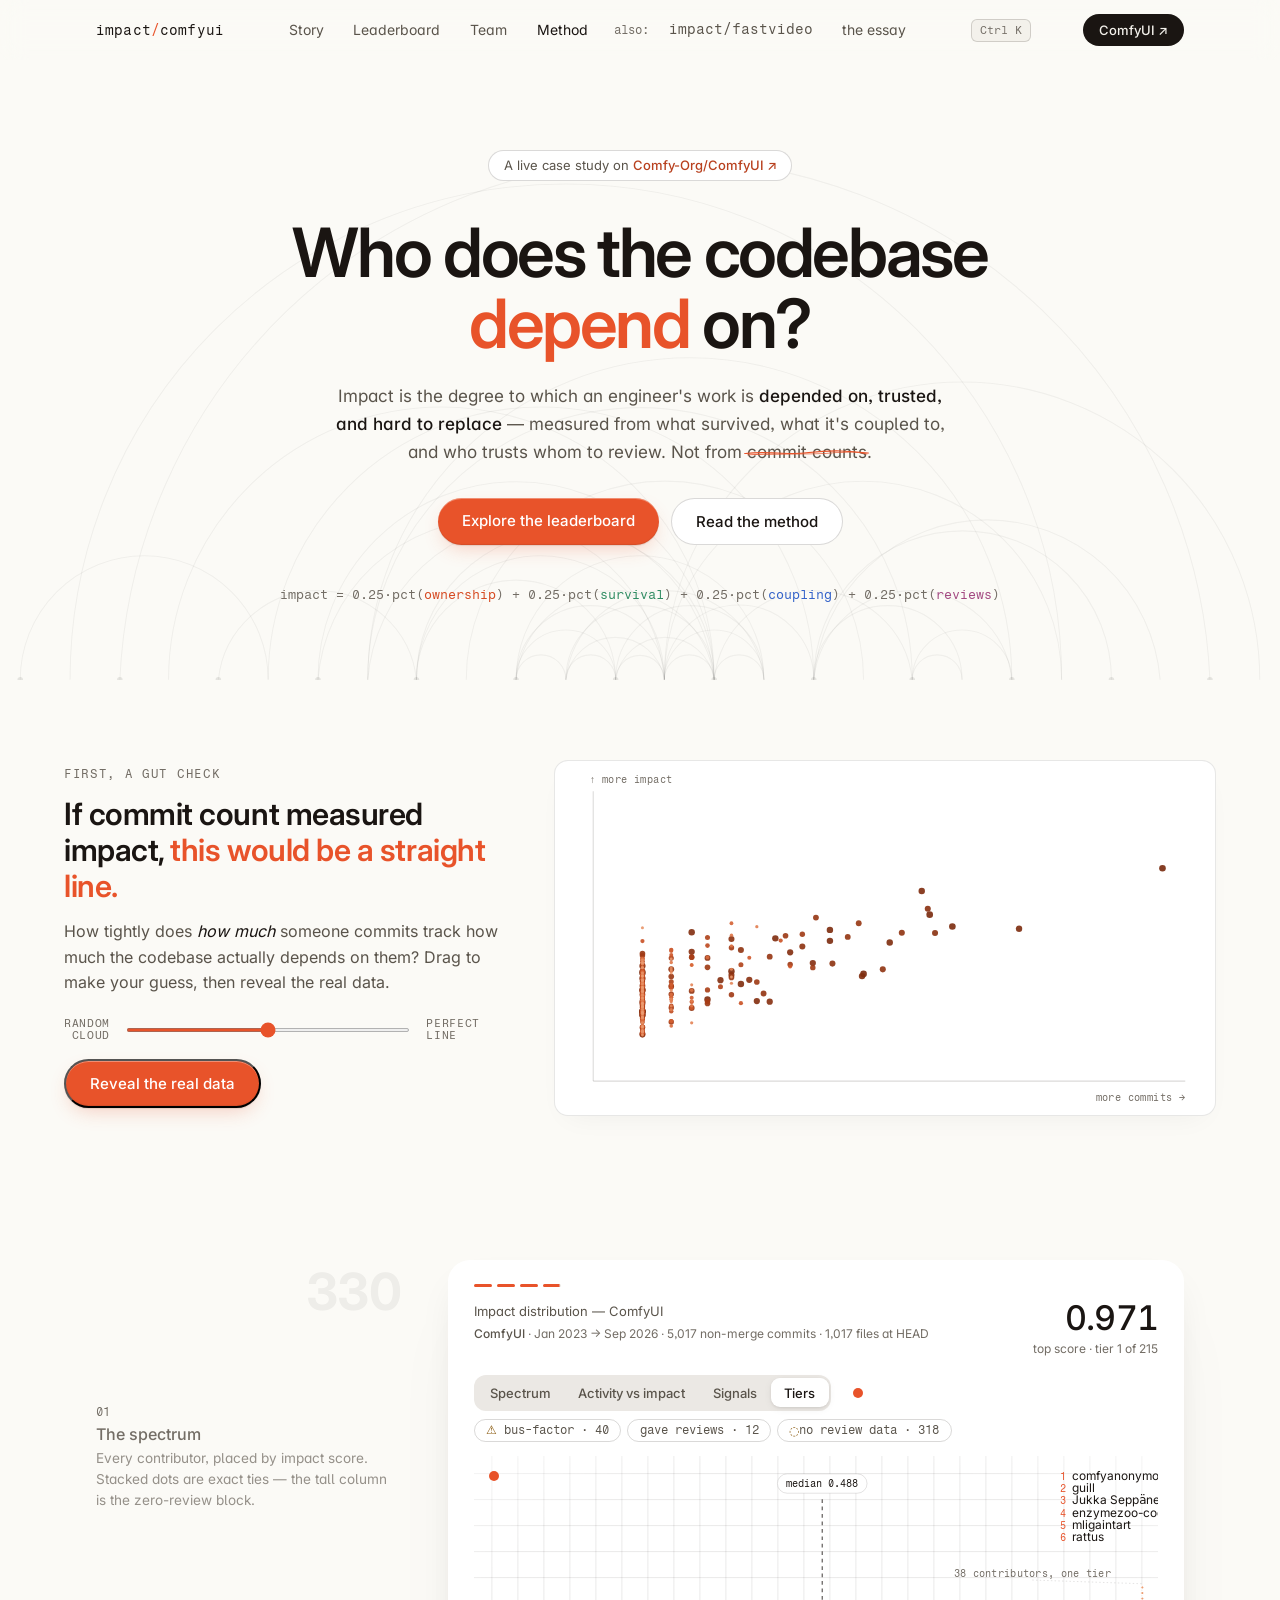
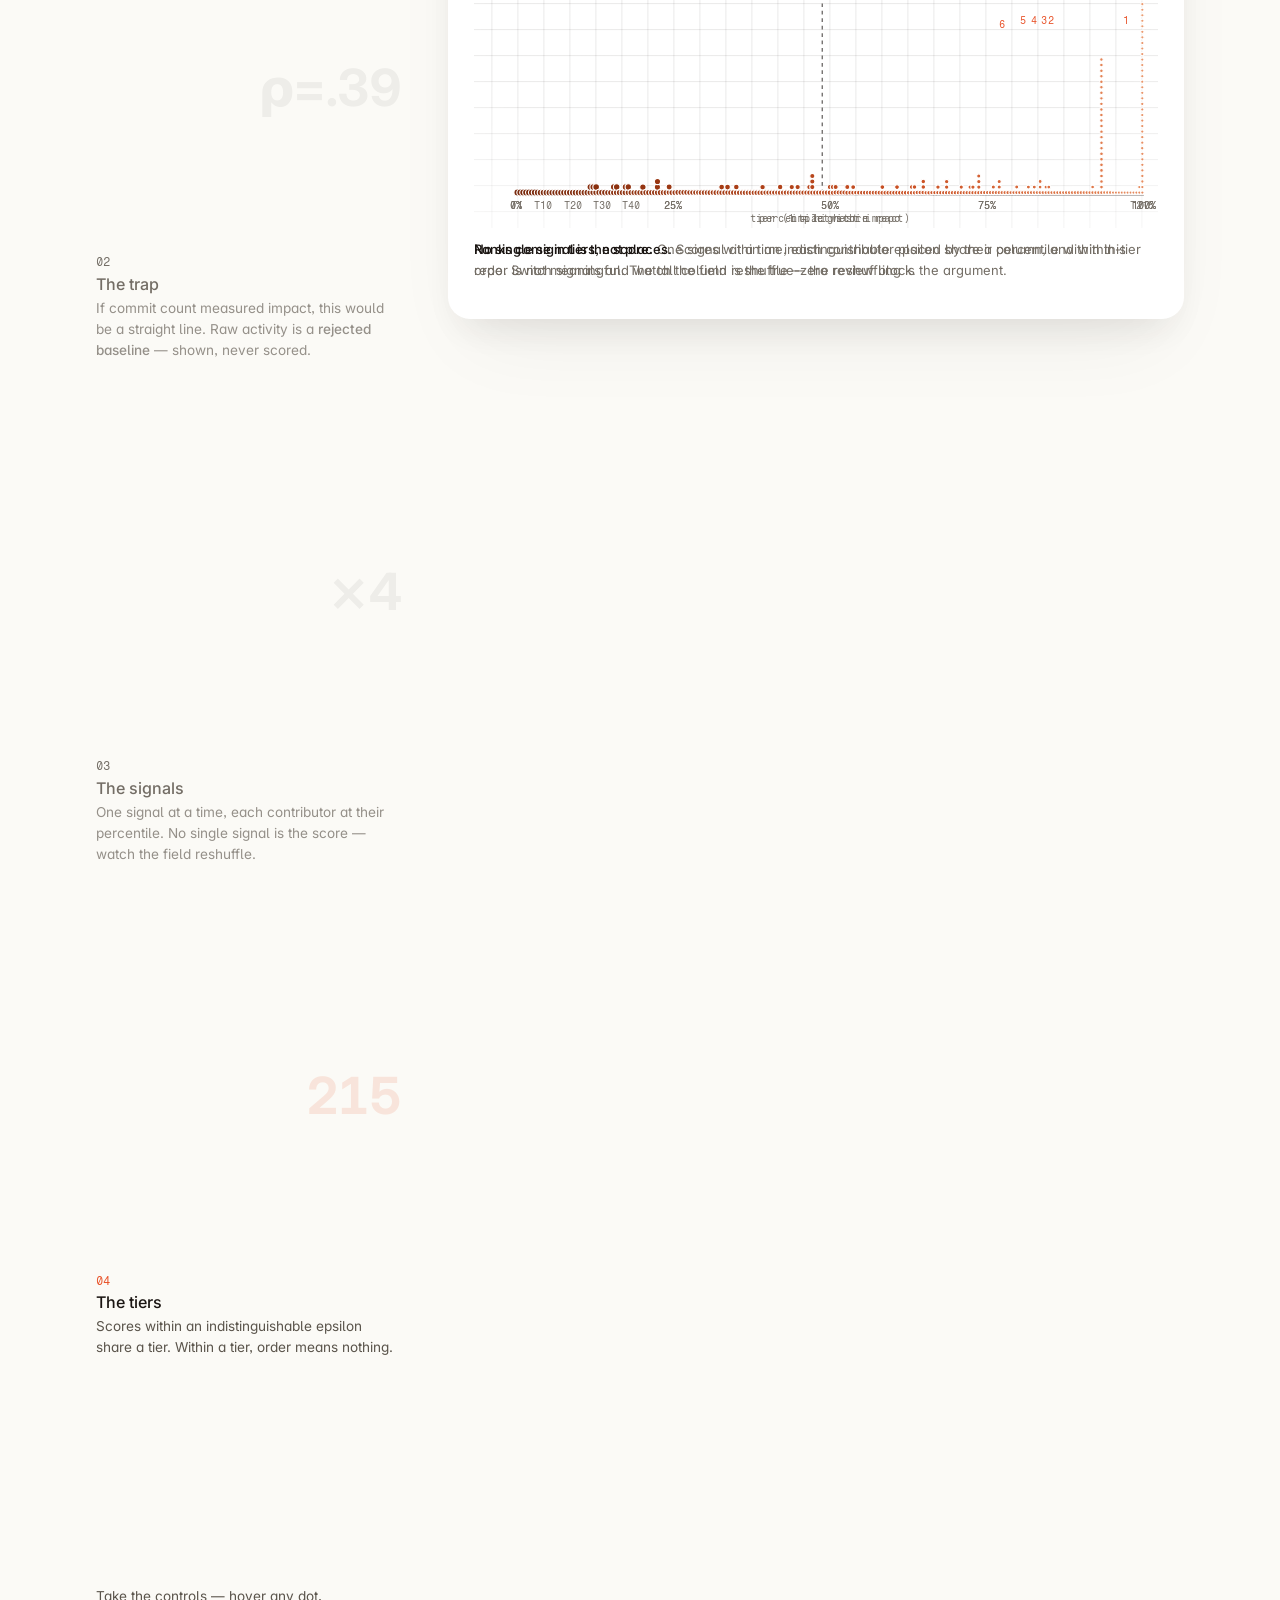
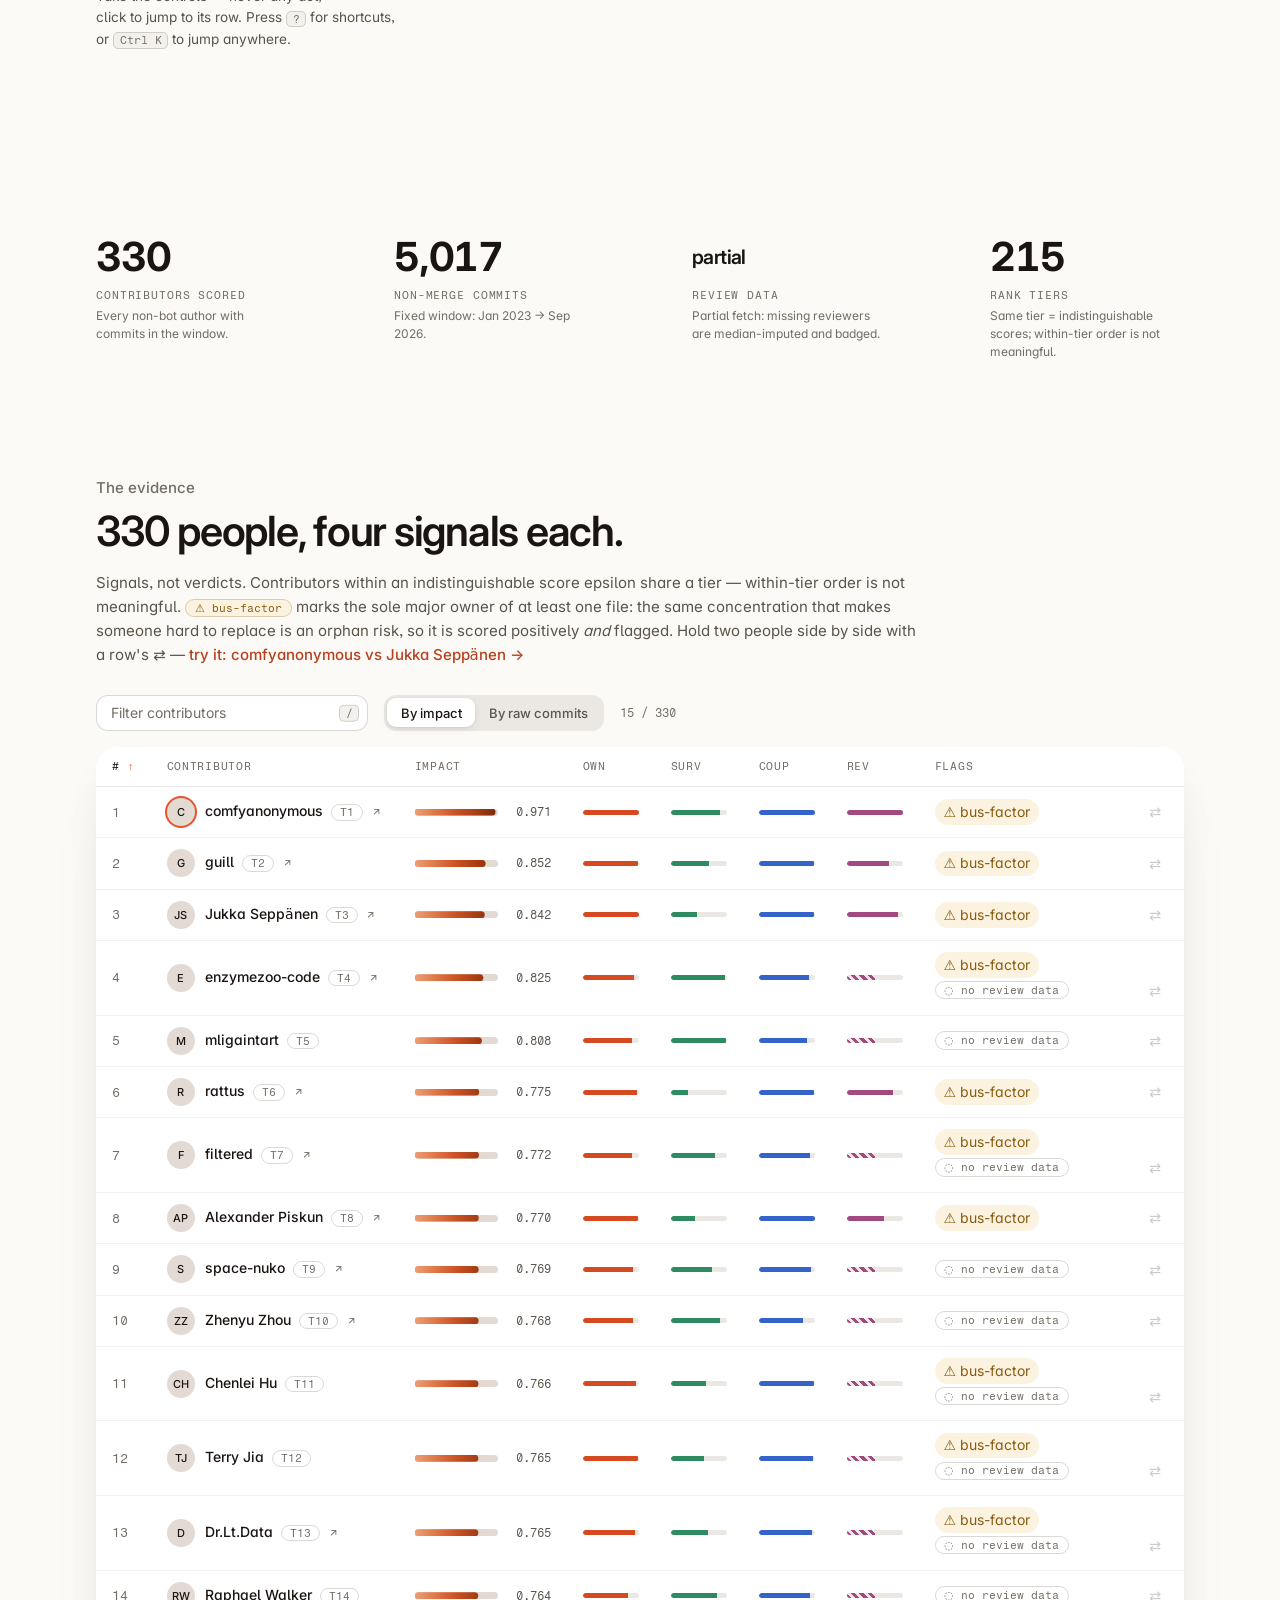
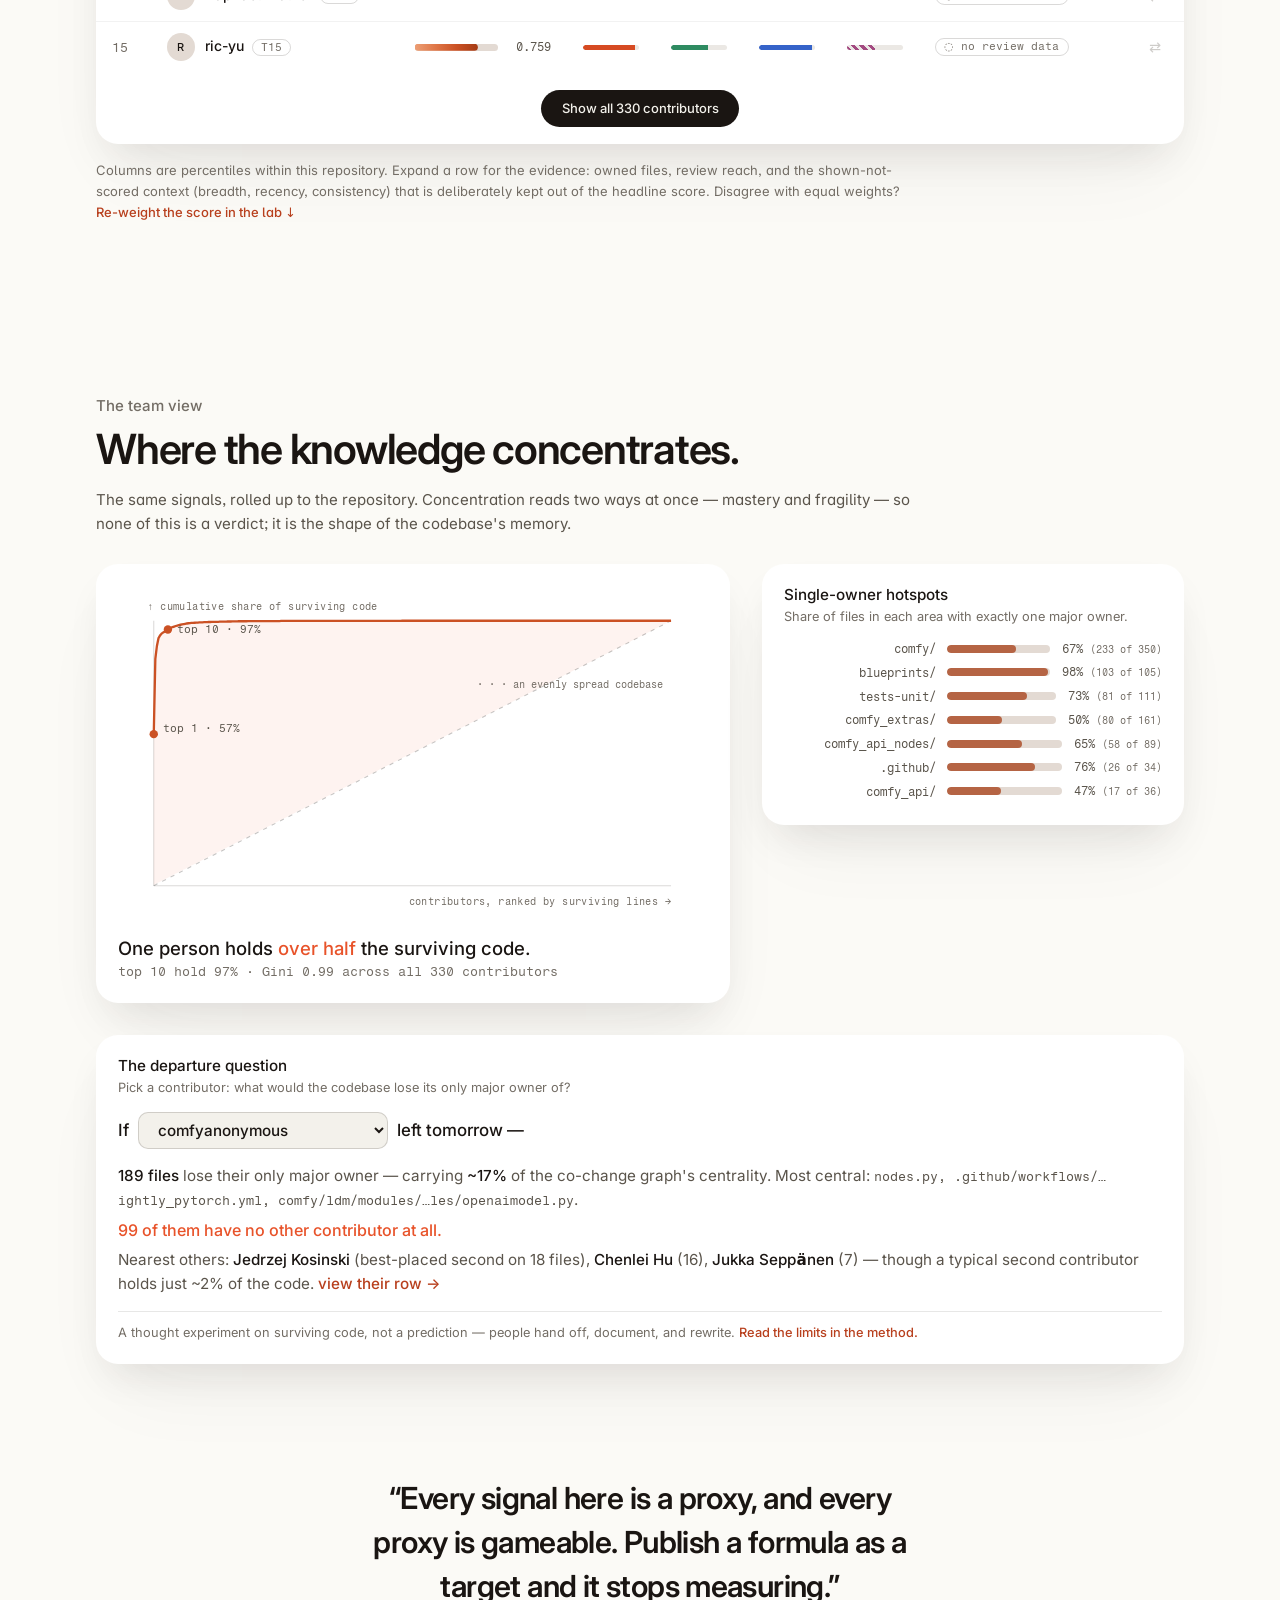
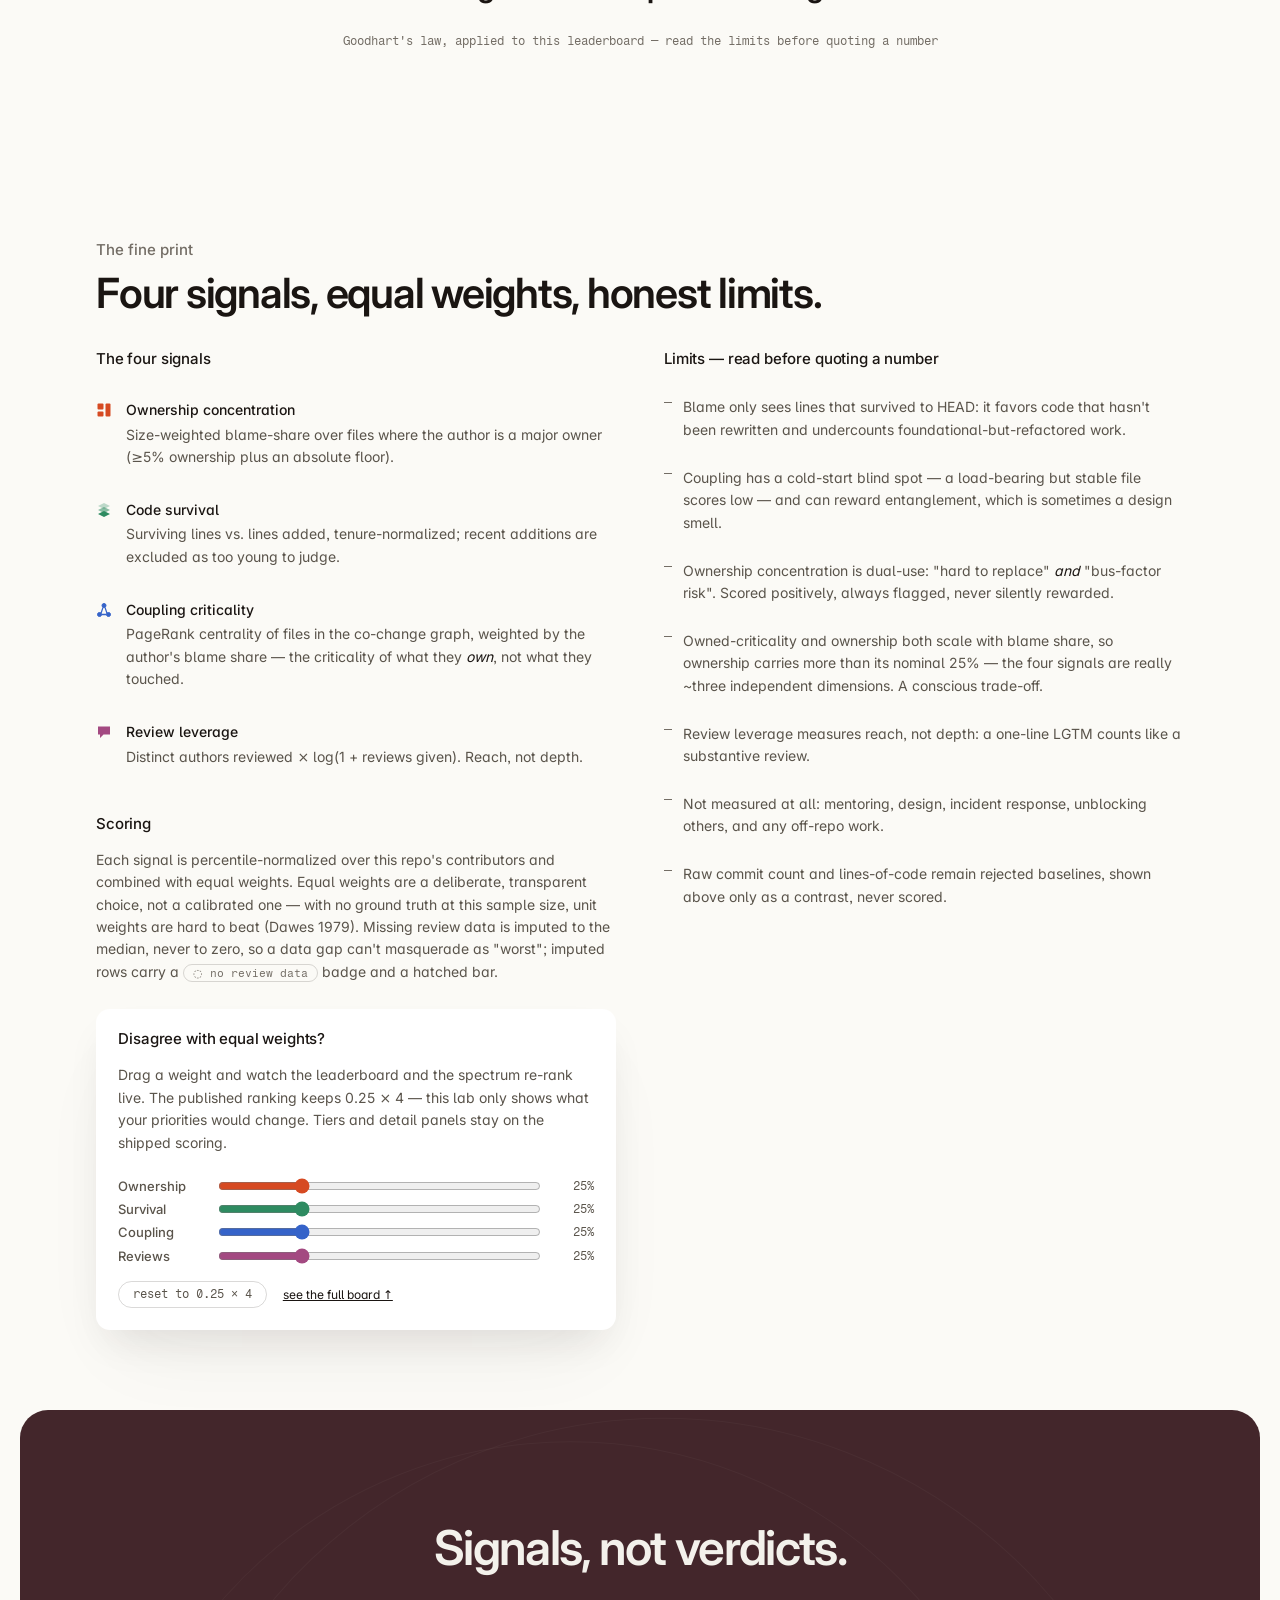
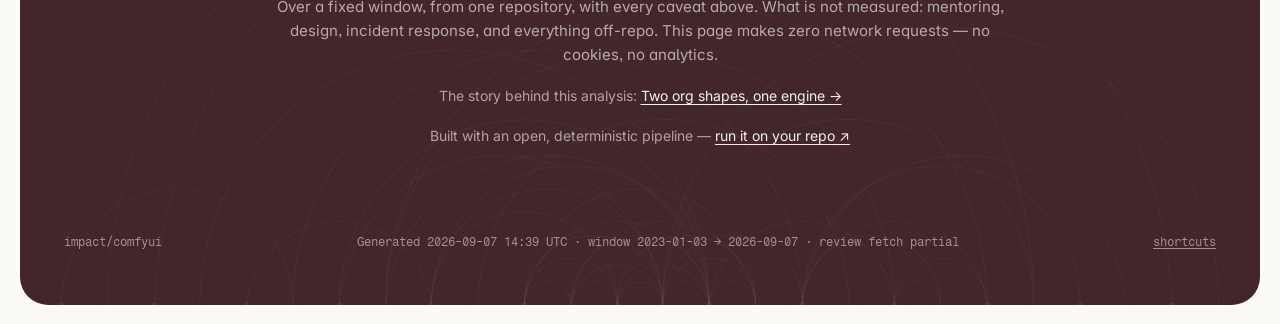
==== commit 02d92105: "chore: weekly data refresh (2026-09-07)" ====
--- a/docs/comfyui/index.html
+++ b/docs/comfyui/index.html
@@ -7,7 +7,7 @@
 <meta name="theme-color" content="#FCFCFC">
 <meta name="description" content="Who does ComfyUI depend on? An engineering-impact leaderboard built from code survival, ownership, co-change coupling, and review leverage — not commit counts.">
 <meta property="og:title" content="Who does ComfyUI depend on?">
-<meta property="og:description" content="324 ComfyUI contributors ranked by impact — what survived, what it's coupled to, and who trusts whom to review. Not commit counts.">
+<meta property="og:description" content="330 ComfyUI contributors ranked by impact — what survived, what it's coupled to, and who trusts whom to review. Not commit counts.">
 <meta property="og:type" content="website">
 <meta property="og:image" content="https://sbui056.github.io/engineering-metrics/comfyui/og.png">
 <meta property="og:image:width" content="1200">
@@ -1577,7 +1577,7 @@
 </nav>
 
 <header class="hero" id="top">
-  <svg class="hero-arcs" viewBox="0 0 1200 560" preserveAspectRatio="xMidYMax slice" aria-hidden="true"><g fill="none" stroke="currentColor" stroke-opacity="0.06" stroke-width="1"><path d="M428 560 A 172 172 0 0 1 772 560" pathLength="1" style="--i:0"/><path d="M600 560 A 22 22 0 0 1 643 560" pathLength="1" style="--i:1"/><path d="M557 560 A 65 65 0 0 1 686 560" pathLength="1" style="--i:2"/><path d="M514 560 A 22 22 0 0 1 557 560" pathLength="1" style="--i:3"/><path d="M557 560 A 22 22 0 0 1 600 560" pathLength="1" style="--i:4"/><path d="M600 560 A 43 43 0 0 1 686 560" pathLength="1" style="--i:5"/><path d="M514 560 A 86 86 0 0 1 686 560" pathLength="1" style="--i:6"/><path d="M514 560 A 43 43 0 0 1 600 560" pathLength="1" style="--i:7"/><path d="M557 560 A 43 43 0 0 1 643 560" pathLength="1" style="--i:8"/><path d="M643 560 A 22 22 0 0 1 686 560" pathLength="1" style="--i:9"/><path d="M600 560 A 65 65 0 0 1 729 560" pathLength="1" style="--i:10"/><path d="M514 560 A 65 65 0 0 1 643 560" pathLength="1" style="--i:11"/><path d="M729 560 A 65 65 0 0 1 858 560" pathLength="1" style="--i:12"/><path d="M815 560 A 22 22 0 0 1 858 560" pathLength="1" style="--i:13"/><path d="M298 560 A 151 151 0 0 1 600 560" pathLength="1" style="--i:14"/><path d="M600 560 A 151 151 0 0 1 902 560" pathLength="1" style="--i:15"/><path d="M729 560 A 129 129 0 0 1 988 560" pathLength="1" style="--i:16"/><path d="M385 560 A 129 129 0 0 1 643 560" pathLength="1" style="--i:17"/><path d="M471 560 A 86 86 0 0 1 643 560" pathLength="1" style="--i:18"/><path d="M471 560 A 65 65 0 0 1 600 560" pathLength="1" style="--i:19"/><path d="M643 560 A 129 129 0 0 1 902 560" pathLength="1" style="--i:20"/><path d="M342 560 A 151 151 0 0 1 643 560" pathLength="1" style="--i:21"/><path d="M471 560 A 108 108 0 0 1 686 560" pathLength="1" style="--i:22"/><path d="M212 560 A 86 86 0 0 1 385 560" pathLength="1" style="--i:23"/><path d="M471 560 A 43 43 0 0 1 557 560" pathLength="1" style="--i:24"/><path d="M342 560 A 237 237 0 0 1 815 560" pathLength="1" style="--i:25"/><path d="M729 560 A 151 151 0 0 1 1031 560" pathLength="1" style="--i:26"/><path d="M169 560 A 237 237 0 0 1 643 560" pathLength="1" style="--i:27"/><path d="M815 560 A 65 65 0 0 1 945 560" pathLength="1" style="--i:28"/><path d="M471 560 A 22 22 0 0 1 514 560" pathLength="1" style="--i:29"/><path d="M385 560 A 86 86 0 0 1 557 560" pathLength="1" style="--i:30"/><path d="M126 560 A 474 474 0 0 1 1074 560" pathLength="1" style="--i:31"/><path d="M342 560 A 302 302 0 0 1 945 560" pathLength="1" style="--i:32"/><path d="M385 560 A 108 108 0 0 1 600 560" pathLength="1" style="--i:33"/><path d="M600 560 A 258 258 0 0 1 1117 560" pathLength="1" style="--i:34"/><path d="M83 560 A 108 108 0 0 1 298 560" pathLength="1" style="--i:35"/><path d="M255 560 A 452 452 0 0 1 1160 560" pathLength="1" style="--i:36"/><path d="M255 560 A 237 237 0 0 1 729 560" pathLength="1" style="--i:37"/><path d="M643 560 A 86 86 0 0 1 815 560" pathLength="1" style="--i:38"/><path d="M40 560 A 302 302 0 0 1 643 560" pathLength="1" style="--i:39"/></g><g fill="currentColor" fill-opacity="0.12"><circle cx="40" cy="560" r="2.5"/><circle cx="126" cy="560" r="2.5"/><circle cx="212" cy="560" r="2.5"/><circle cx="298" cy="560" r="2.5"/><circle cx="385" cy="560" r="2.5"/><circle cx="471" cy="560" r="2.5"/><circle cx="557" cy="560" r="2.5"/><circle cx="643" cy="560" r="2.5"/><circle cx="729" cy="560" r="2.5"/><circle cx="815" cy="560" r="2.5"/><circle cx="902" cy="560" r="2.5"/><circle cx="988" cy="560" r="2.5"/><circle cx="1074" cy="560" r="2.5"/><circle cx="1160" cy="560" r="2.5"/></g></svg>
+  <svg class="hero-arcs" viewBox="0 0 1200 560" preserveAspectRatio="xMidYMax slice" aria-hidden="true"><g fill="none" stroke="currentColor" stroke-opacity="0.06" stroke-width="1"><path d="M443 560 A 179 179 0 0 1 802 560" pathLength="1" style="--i:0"/><path d="M622 560 A 22 22 0 0 1 667 560" pathLength="1" style="--i:1"/><path d="M578 560 A 67 67 0 0 1 712 560" pathLength="1" style="--i:2"/><path d="M533 560 A 22 22 0 0 1 578 560" pathLength="1" style="--i:3"/><path d="M578 560 A 22 22 0 0 1 622 560" pathLength="1" style="--i:4"/><path d="M533 560 A 90 90 0 0 1 712 560" pathLength="1" style="--i:5"/><path d="M622 560 A 45 45 0 0 1 712 560" pathLength="1" style="--i:6"/><path d="M533 560 A 45 45 0 0 1 622 560" pathLength="1" style="--i:7"/><path d="M578 560 A 45 45 0 0 1 667 560" pathLength="1" style="--i:8"/><path d="M667 560 A 22 22 0 0 1 712 560" pathLength="1" style="--i:9"/><path d="M533 560 A 67 67 0 0 1 667 560" pathLength="1" style="--i:10"/><path d="M622 560 A 67 67 0 0 1 757 560" pathLength="1" style="--i:11"/><path d="M757 560 A 67 67 0 0 1 891 560" pathLength="1" style="--i:12"/><path d="M846 560 A 22 22 0 0 1 891 560" pathLength="1" style="--i:13"/><path d="M622 560 A 179 179 0 0 1 981 560" pathLength="1" style="--i:14"/><path d="M309 560 A 157 157 0 0 1 622 560" pathLength="1" style="--i:15"/><path d="M757 560 A 134 134 0 0 1 1026 560" pathLength="1" style="--i:16"/><path d="M398 560 A 134 134 0 0 1 667 560" pathLength="1" style="--i:17"/><path d="M488 560 A 90 90 0 0 1 667 560" pathLength="1" style="--i:18"/><path d="M488 560 A 67 67 0 0 1 622 560" pathLength="1" style="--i:19"/><path d="M309 560 A 179 179 0 0 1 667 560" pathLength="1" style="--i:20"/><path d="M354 560 A 157 157 0 0 1 667 560" pathLength="1" style="--i:21"/><path d="M488 560 A 112 112 0 0 1 712 560" pathLength="1" style="--i:22"/><path d="M219 560 A 90 90 0 0 1 398 560" pathLength="1" style="--i:23"/><path d="M488 560 A 45 45 0 0 1 578 560" pathLength="1" style="--i:24"/><path d="M354 560 A 246 246 0 0 1 846 560" pathLength="1" style="--i:25"/><path d="M757 560 A 157 157 0 0 1 1070 560" pathLength="1" style="--i:26"/><path d="M174 560 A 246 246 0 0 1 667 560" pathLength="1" style="--i:27"/><path d="M846 560 A 45 45 0 0 1 936 560" pathLength="1" style="--i:28"/><path d="M130 560 A 493 493 0 0 1 1115 560" pathLength="1" style="--i:29"/><path d="M488 560 A 22 22 0 0 1 533 560" pathLength="1" style="--i:30"/><path d="M398 560 A 90 90 0 0 1 578 560" pathLength="1" style="--i:31"/><path d="M354 560 A 291 291 0 0 1 936 560" pathLength="1" style="--i:32"/><path d="M398 560 A 112 112 0 0 1 622 560" pathLength="1" style="--i:33"/><path d="M622 560 A 269 269 0 0 1 1160 560" pathLength="1" style="--i:34"/><path d="M757 560 A 90 90 0 0 1 936 560" pathLength="1" style="--i:35"/><path d="M85 560 A 448 448 0 0 1 981 560" pathLength="1" style="--i:36"/><path d="M40 560 A 112 112 0 0 1 264 560" pathLength="1" style="--i:37"/><path d="M264 560 A 246 246 0 0 1 757 560" pathLength="1" style="--i:38"/><path d="M667 560 A 90 90 0 0 1 846 560" pathLength="1" style="--i:39"/></g><g fill="currentColor" fill-opacity="0.12"><circle cx="40" cy="560" r="2.5"/><circle cx="130" cy="560" r="2.5"/><circle cx="219" cy="560" r="2.5"/><circle cx="309" cy="560" r="2.5"/><circle cx="398" cy="560" r="2.5"/><circle cx="488" cy="560" r="2.5"/><circle cx="578" cy="560" r="2.5"/><circle cx="667" cy="560" r="2.5"/><circle cx="757" cy="560" r="2.5"/><circle cx="846" cy="560" r="2.5"/><circle cx="936" cy="560" r="2.5"/><circle cx="1026" cy="560" r="2.5"/><circle cx="1115" cy="560" r="2.5"/></g></svg>
   <div class="hero-inner">
     <a class="announce" href="https://github.com/Comfy-Org/ComfyUI" target="_blank" rel="noopener noreferrer"
        data-reveal>A live case study on&nbsp;<b>Comfy-Org/ComfyUI ↗</b></a>
@@ -1636,7 +1636,7 @@
   <h2 class="sr-only">How the score works</h2>
   <div class="story-grid">
     <aside class="story-rail" aria-hidden="false">
-      <div class="step" data-step="spectrum" data-ghost="324">
+      <div class="step" data-step="spectrum" data-ghost="330">
         <span class="n">01</span>
         <h3>The spectrum</h3>
         <p>Every contributor, placed by impact score.
@@ -1654,7 +1654,7 @@
         <p>One signal at a time, each contributor at their percentile.
           No single signal is the score — watch the field reshuffle.</p>
       </div>
-      <div class="step" data-step="tiers" data-ghost="211">
+      <div class="step" data-step="tiers" data-ghost="215">
         <span class="n">04</span>
         <h3>The tiers</h3>
         <p>Scores within an indistinguishable epsilon share a tier.
@@ -1670,7 +1670,7 @@
       <div class="progress" id="story-progress" aria-hidden="true"><i></i><i></i><i></i><i></i></div>
       <div class="cardhead">
         <div class="t">Impact distribution — ComfyUI
-          <small id="hero-eyebrow"><strong>ComfyUI</strong> · Jan 2023 → Aug 2026 · 4,964 non-merge commits · 994 files at HEAD</small>
+          <small id="hero-eyebrow"><strong>ComfyUI</strong> · Jan 2023 → Sep 2026 · 5,017 non-merge commits · 1,017 files at HEAD</small>
         </div>
         <div class="stat" id="field-stat"></div>
       </div>
@@ -1709,7 +1709,7 @@
 
 <section class="section" id="leaderboard" aria-labelledby="leaderboard-h">
   <p class="eyebrow" data-reveal>The evidence</p>
-  <h2 id="leaderboard-h" data-reveal>324 people, four signals each.</h2>
+  <h2 id="leaderboard-h" data-reveal>330 people, four signals each.</h2>
   <p class="section-sub" data-reveal>Signals, not verdicts. Contributors within an
     indistinguishable score epsilon share a tier — within-tier order is not meaningful.
     <span class="badge badge-warn" role="img" aria-label="bus-factor flag">⚠ bus-factor</span>
@@ -1877,7 +1877,7 @@
 </main>
 
 <footer class="espresso">
-  <svg class="espresso-arcs" viewBox="0 0 1200 560" preserveAspectRatio="xMidYMax slice" aria-hidden="true"><g fill="none" stroke="currentColor" stroke-opacity="0.06" stroke-width="1"><path d="M428 560 A 172 172 0 0 1 772 560" pathLength="1" style="--i:0"/><path d="M600 560 A 22 22 0 0 1 643 560" pathLength="1" style="--i:1"/><path d="M557 560 A 65 65 0 0 1 686 560" pathLength="1" style="--i:2"/><path d="M514 560 A 22 22 0 0 1 557 560" pathLength="1" style="--i:3"/><path d="M557 560 A 22 22 0 0 1 600 560" pathLength="1" style="--i:4"/><path d="M600 560 A 43 43 0 0 1 686 560" pathLength="1" style="--i:5"/><path d="M514 560 A 86 86 0 0 1 686 560" pathLength="1" style="--i:6"/><path d="M514 560 A 43 43 0 0 1 600 560" pathLength="1" style="--i:7"/><path d="M557 560 A 43 43 0 0 1 643 560" pathLength="1" style="--i:8"/><path d="M643 560 A 22 22 0 0 1 686 560" pathLength="1" style="--i:9"/><path d="M600 560 A 65 65 0 0 1 729 560" pathLength="1" style="--i:10"/><path d="M514 560 A 65 65 0 0 1 643 560" pathLength="1" style="--i:11"/><path d="M729 560 A 65 65 0 0 1 858 560" pathLength="1" style="--i:12"/><path d="M815 560 A 22 22 0 0 1 858 560" pathLength="1" style="--i:13"/><path d="M298 560 A 151 151 0 0 1 600 560" pathLength="1" style="--i:14"/><path d="M600 560 A 151 151 0 0 1 902 560" pathLength="1" style="--i:15"/><path d="M729 560 A 129 129 0 0 1 988 560" pathLength="1" style="--i:16"/><path d="M385 560 A 129 129 0 0 1 643 560" pathLength="1" style="--i:17"/><path d="M471 560 A 86 86 0 0 1 643 560" pathLength="1" style="--i:18"/><path d="M471 560 A 65 65 0 0 1 600 560" pathLength="1" style="--i:19"/><path d="M643 560 A 129 129 0 0 1 902 560" pathLength="1" style="--i:20"/><path d="M342 560 A 151 151 0 0 1 643 560" pathLength="1" style="--i:21"/><path d="M471 560 A 108 108 0 0 1 686 560" pathLength="1" style="--i:22"/><path d="M212 560 A 86 86 0 0 1 385 560" pathLength="1" style="--i:23"/><path d="M471 560 A 43 43 0 0 1 557 560" pathLength="1" style="--i:24"/><path d="M342 560 A 237 237 0 0 1 815 560" pathLength="1" style="--i:25"/><path d="M729 560 A 151 151 0 0 1 1031 560" pathLength="1" style="--i:26"/><path d="M169 560 A 237 237 0 0 1 643 560" pathLength="1" style="--i:27"/><path d="M815 560 A 65 65 0 0 1 945 560" pathLength="1" style="--i:28"/><path d="M471 560 A 22 22 0 0 1 514 560" pathLength="1" style="--i:29"/><path d="M385 560 A 86 86 0 0 1 557 560" pathLength="1" style="--i:30"/><path d="M126 560 A 474 474 0 0 1 1074 560" pathLength="1" style="--i:31"/><path d="M342 560 A 302 302 0 0 1 945 560" pathLength="1" style="--i:32"/><path d="M385 560 A 108 108 0 0 1 600 560" pathLength="1" style="--i:33"/><path d="M600 560 A 258 258 0 0 1 1117 560" pathLength="1" style="--i:34"/><path d="M83 560 A 108 108 0 0 1 298 560" pathLength="1" style="--i:35"/><path d="M255 560 A 452 452 0 0 1 1160 560" pathLength="1" style="--i:36"/><path d="M255 560 A 237 237 0 0 1 729 560" pathLength="1" style="--i:37"/><path d="M643 560 A 86 86 0 0 1 815 560" pathLength="1" style="--i:38"/><path d="M40 560 A 302 302 0 0 1 643 560" pathLength="1" style="--i:39"/></g><g fill="currentColor" fill-opacity="0.12"><circle cx="40" cy="560" r="2.5"/><circle cx="126" cy="560" r="2.5"/><circle cx="212" cy="560" r="2.5"/><circle cx="298" cy="560" r="2.5"/><circle cx="385" cy="560" r="2.5"/><circle cx="471" cy="560" r="2.5"/><circle cx="557" cy="560" r="2.5"/><circle cx="643" cy="560" r="2.5"/><circle cx="729" cy="560" r="2.5"/><circle cx="815" cy="560" r="2.5"/><circle cx="902" cy="560" r="2.5"/><circle cx="988" cy="560" r="2.5"/><circle cx="1074" cy="560" r="2.5"/><circle cx="1160" cy="560" r="2.5"/></g></svg>
+  <svg class="espresso-arcs" viewBox="0 0 1200 560" preserveAspectRatio="xMidYMax slice" aria-hidden="true"><g fill="none" stroke="currentColor" stroke-opacity="0.06" stroke-width="1"><path d="M443 560 A 179 179 0 0 1 802 560" pathLength="1" style="--i:0"/><path d="M622 560 A 22 22 0 0 1 667 560" pathLength="1" style="--i:1"/><path d="M578 560 A 67 67 0 0 1 712 560" pathLength="1" style="--i:2"/><path d="M533 560 A 22 22 0 0 1 578 560" pathLength="1" style="--i:3"/><path d="M578 560 A 22 22 0 0 1 622 560" pathLength="1" style="--i:4"/><path d="M533 560 A 90 90 0 0 1 712 560" pathLength="1" style="--i:5"/><path d="M622 560 A 45 45 0 0 1 712 560" pathLength="1" style="--i:6"/><path d="M533 560 A 45 45 0 0 1 622 560" pathLength="1" style="--i:7"/><path d="M578 560 A 45 45 0 0 1 667 560" pathLength="1" style="--i:8"/><path d="M667 560 A 22 22 0 0 1 712 560" pathLength="1" style="--i:9"/><path d="M533 560 A 67 67 0 0 1 667 560" pathLength="1" style="--i:10"/><path d="M622 560 A 67 67 0 0 1 757 560" pathLength="1" style="--i:11"/><path d="M757 560 A 67 67 0 0 1 891 560" pathLength="1" style="--i:12"/><path d="M846 560 A 22 22 0 0 1 891 560" pathLength="1" style="--i:13"/><path d="M622 560 A 179 179 0 0 1 981 560" pathLength="1" style="--i:14"/><path d="M309 560 A 157 157 0 0 1 622 560" pathLength="1" style="--i:15"/><path d="M757 560 A 134 134 0 0 1 1026 560" pathLength="1" style="--i:16"/><path d="M398 560 A 134 134 0 0 1 667 560" pathLength="1" style="--i:17"/><path d="M488 560 A 90 90 0 0 1 667 560" pathLength="1" style="--i:18"/><path d="M488 560 A 67 67 0 0 1 622 560" pathLength="1" style="--i:19"/><path d="M309 560 A 179 179 0 0 1 667 560" pathLength="1" style="--i:20"/><path d="M354 560 A 157 157 0 0 1 667 560" pathLength="1" style="--i:21"/><path d="M488 560 A 112 112 0 0 1 712 560" pathLength="1" style="--i:22"/><path d="M219 560 A 90 90 0 0 1 398 560" pathLength="1" style="--i:23"/><path d="M488 560 A 45 45 0 0 1 578 560" pathLength="1" style="--i:24"/><path d="M354 560 A 246 246 0 0 1 846 560" pathLength="1" style="--i:25"/><path d="M757 560 A 157 157 0 0 1 1070 560" pathLength="1" style="--i:26"/><path d="M174 560 A 246 246 0 0 1 667 560" pathLength="1" style="--i:27"/><path d="M846 560 A 45 45 0 0 1 936 560" pathLength="1" style="--i:28"/><path d="M130 560 A 493 493 0 0 1 1115 560" pathLength="1" style="--i:29"/><path d="M488 560 A 22 22 0 0 1 533 560" pathLength="1" style="--i:30"/><path d="M398 560 A 90 90 0 0 1 578 560" pathLength="1" style="--i:31"/><path d="M354 560 A 291 291 0 0 1 936 560" pathLength="1" style="--i:32"/><path d="M398 560 A 112 112 0 0 1 622 560" pathLength="1" style="--i:33"/><path d="M622 560 A 269 269 0 0 1 1160 560" pathLength="1" style="--i:34"/><path d="M757 560 A 90 90 0 0 1 936 560" pathLength="1" style="--i:35"/><path d="M85 560 A 448 448 0 0 1 981 560" pathLength="1" style="--i:36"/><path d="M40 560 A 112 112 0 0 1 264 560" pathLength="1" style="--i:37"/><path d="M264 560 A 246 246 0 0 1 757 560" pathLength="1" style="--i:38"/><path d="M667 560 A 90 90 0 0 1 846 560" pathLength="1" style="--i:39"/></g><g fill="currentColor" fill-opacity="0.12"><circle cx="40" cy="560" r="2.5"/><circle cx="130" cy="560" r="2.5"/><circle cx="219" cy="560" r="2.5"/><circle cx="309" cy="560" r="2.5"/><circle cx="398" cy="560" r="2.5"/><circle cx="488" cy="560" r="2.5"/><circle cx="578" cy="560" r="2.5"/><circle cx="667" cy="560" r="2.5"/><circle cx="757" cy="560" r="2.5"/><circle cx="846" cy="560" r="2.5"/><circle cx="936" cy="560" r="2.5"/><circle cx="1026" cy="560" r="2.5"/><circle cx="1115" cy="560" r="2.5"/></g></svg>
   <div class="espresso-inner">
     <h2>Signals, not verdicts.</h2>
     <p class="espresso-sub">Over a fixed window, from one repository, with every caveat
@@ -1887,7 +1887,7 @@
     <p class="espresso-run">Built with an open, deterministic pipeline — <a href="https://github.com/sbui056/engineering-metrics" target="_blank" rel="noopener noreferrer">run it on your repo ↗</a></p>
     <div class="espresso-meta">
       <span>impact/comfyui</span>
-      <span id="footer-meta">Generated 2026-08-31 15:50 UTC · window 2023-01-03 → 2026-08-31 · review fetch partial</span>
+      <span id="footer-meta">Generated 2026-09-07 14:39 UTC · window 2023-01-03 → 2026-09-07 · review fetch partial</span>
       <button type="button" id="foot-shortcuts" class="foot-shortcuts" hidden>shortcuts</button>
     </div>
   </div>
@@ -1951,7 +1951,7 @@
 <div id="tooltip" class="tooltip" role="status" aria-live="polite" hidden></div>
 <noscript><p class="noscript">This page renders its data with JavaScript. Enable it to see the leaderboard.</p></noscript>
 
-<script>window.__DATA__ = {"meta":{"repo":"ComfyUI","repo_url":"https://github.com/Comfy-Org/ComfyUI","generated_at":"2026-08-31 15:50 UTC","window_start":"2023-01-03","window_end":"2026-08-31","window_label":"Jan 2023 \u2192 Aug 2026","review_status":"partial","n_authors":324,"n_tiers":211,"n_commits":4964,"n_files":994,"rho":0.39,"zero_tie":true},"signals":[{"key":"ownership_concentration","label":"Ownership concentration","short":"Own"},{"key":"code_survival_tenure_normalized","label":"Code survival (tenure-norm.)","short":"Surv"},{"key":"coupling_criticality","label":"Coupling criticality (owned)","short":"Coup"},{"key":"review_leverage","label":"Review leverage","short":"Rev"}],"authors":[{"name":"comfyanonymous","rank":1,"tier":1,"impact":0.9707,"signals":{"ownership_concentration":1.0,"code_survival_tenure_normalized":0.883,"coupling_criticality":1.0,"review_leverage":1.0},"flags":{"bus_factor":true,"review_imputed":false},"rationale":"Top-decile concentrated ownership of surviving code and top-decile ownership of files central to co-change \u2014 sole major owner of some files (bus-factor risk).","aux":{"breadth_files":648,"breadth_dirs":24,"recency_days":0,"consistency":0.995},"review":{"count":43,"distinct_authors":13,"approval_rate":0.977},"top_files":[{"path":"nodes.py","blame_share":0.6202,"centrality":0.045761,"orphan":true},{"path":"comfy/sd.py","blame_share":0.6184,"centrality":0.038859,"orphan":false},{"path":"comfy/model_base.py","blame_share":0.73,"centrality":0.025773,"orphan":false},{"path":"comfy/model_management.py","blame_share":0.6441,"centrality":0.019178,"orphan":false},{"path":"comfy/samplers.py","blame_share":0.594,"centrality":0.017251,"orphan":false},{"path":"comfy/supported_models.py","blame_share":0.7356,"centrality":0.017029,"orphan":false},{"path":"server.py","blame_share":0.192,"centrality":0.015551,"orphan":false},{"path":"comfy/model_detection.py","blame_share":0.6948,"centrality":0.014996,"orphan":false},{"path":"main.py","blame_share":0.349,"centrality":0.014901,"orphan":false},{"path":"comfy/cli_args.py","blame_share":0.2921,"centrality":0.013271,"orphan":false}],"owned":{"total":356,"orphan":188,"shared":[1,2,3,4,5,22,27,28,29,30,31,34,35,36,37,38,39,40,41,42,43,44,45,46,47,48,49,50,51,52,53,54,55,56,57,58,59,60,61,62,63,65,66,67,68,69,70,71,72,73,74,75,76,77,78,79,80,81,82,83,84,85,86,87,88,89,90,91,92,93,94,95,96,97,98,99,100,101,102,103,104,105,106,107,108,109,110,112,113,114,115,120,121,125,156,157,160,161,162,164,165,168,169,170,172,174,175,176,178,181,182,183,186,187,188,189,190,191,192,193,195,198,199,200,201,203,205,206,207,208,209,210,211,212,214,216,217,218,219,220,221,222,223,224,228,229,231,232,233,235,237,238,239,240,241,242,244,245,246,247,261,262,263,264,266,267,278]},"commits":3010,"sx":8.01,"weekly":[1,0,1,37,24,31,26,32,35,27,50,22,18,21,20,14,23,16,29,17,17,14,9,32,21,24,23,15,25,20,12,12,31,21,27,11,16,15,22,15,14,22,11,13,22,18,26,15,20,24,13,10,16,14,5,7,6,6,20,21,18,16,11,14,12,21,8,9,7,7,9,13,13,7,6,28,13,13,18,16,13,24,46,35,37,34,16,16,15,13,10,9,8,13,12,11,9,11,20,13,11,8,28,20,8,10,26,11,11,15,11,12,29,35,13,12,7,7,9,19,19,16,18,12,10,13,8,14,10,17,10,8,8,16,15,14,17,18,23,12,19,10,12,19,10,18,9,19,18,8,16,28,17,15,20,7,8,35,16,14,12,29,11,13,14,16,13,14,6,8,7,13,8,13,6,12,13,10,12,9,7,8,11,14,11,7,17,13,16,8,7,1],"github":"comfyanonymous","views":{"spectrum":[0.9707,0.5],"activity":[0.9615,0.0293],"tiers":[0.0024,0.9915],"own":[1.0,0.4962],"surv":[0.883,0.4972],"coup":[1.0,0.5119],"rev":[1.0,0.5]}},{"name":"guill","rank":2,"tier":2,"impact":0.8309,"signals":{"ownership_concentration":0.9815,"code_survival_tenure_normalized":0.6879,"coupling_criticality":0.9877,"review_leverage":0.6667},"flags":{"bus_factor":true,"review_imputed":false},"rationale":"Top-decile ownership of files central to co-change and top-decile concentrated ownership of surviving code \u2014 sole major owner of some files (bus-factor risk).","aux":{"breadth_files":195,"breadth_dirs":13,"recency_days":6,"consistency":0.136},"review":{"count":9,"distinct_authors":2,"approval_rate":0.333},"top_files":[{"path":"nodes.py","blame_share":0.0127,"centrality":0.045761,"orphan":true},{"path":"comfy/samplers.py","blame_share":0.0335,"centrality":0.017251,"orphan":false},{"path":"server.py","blame_share":0.0575,"centrality":0.015551,"orphan":false},{"path":"main.py","blame_share":0.0471,"centrality":0.014901,"orphan":false},{"path":"comfy/cli_args.py","blame_share":0.0127,"centrality":0.013271,"orphan":false},{"path":"execution.py","blame_share":0.2658,"centrality":0.01144,"orphan":false},{"path":"comfy/utils.py","blame_share":0.0026,"centrality":0.010882,"orphan":false},{"path":"folder_paths.py","blame_share":0.0034,"centrality":0.006572,"orphan":false},{"path":"comfy_api/latest/_io.py","blame_share":0.0055,"centrality":0.006433,"orphan":false},{"path":"pyproject.toml","blame_share":0.0133,"centrality":0.00424,"orphan":false}],"owned":{"total":44,"orphan":25,"shared":[116,117,118,119,120,121,125,126,156,157,158,232,239,247,268,273,274,275,276,277]},"commits":43,"sx":3.7842,"weekly":[0,0,0,0,0,0,0,0,0,0,0,0,0,0,0,1,2,0,0,0,0,0,0,0,0,0,0,0,0,0,0,0,0,0,0,0,0,0,0,0,0,0,0,0,0,0,0,0,0,0,0,0,0,0,0,0,0,0,0,0,0,0,0,0,0,0,0,0,0,0,0,0,0,0,0,0,0,0,0,0,0,0,0,0,1,2,0,2,0,0,0,0,0,0,0,0,0,0,0,0,0,0,0,0,0,0,0,0,0,0,0,0,0,0,0,0,0,0,0,0,0,1,0,0,0,1,0,0,0,0,0,1,0,0,2,0,1,0,0,1,0,0,0,0,0,0,0,0,0,0,0,1,0,0,1,0,0,0,0,0,2,0,1,0,0,0,3,0,0,0,2,0,4,0,4,0,0,1,0,4,0,0,0,3,0,0,0,0,0,1,1,0],"github":"guill","views":{"spectrum":[0.8309,0.5074],"activity":[0.4543,0.1691],"tiers":[0.0071,0.9915],"own":[0.9815,0.4849],"surv":[0.6879,0.4972],"coup":[0.9877,0.494],"rev":[0.6667,0.5]}},{"name":"enzymezoo-code","rank":3,"tier":3,"impact":0.825,"signals":{"ownership_concentration":0.9259,"code_survival_tenure_normalized":0.9699,"coupling_criticality":0.9043,"review_leverage":0.5},"flags":{"bus_factor":true,"review_imputed":true},"rationale":"Top-decile code that outlasts tenure norms and top-decile concentrated ownership of surviving code \u2014 sole major owner of some files (bus-factor risk); no review data (median-imputed).","aux":{"breadth_files":10,"breadth_dirs":3,"recency_days":1077,"consistency":1.0},"review":null,"top_files":[{"path":"tests/execution/test_execution.py","blame_share":0.0502,"centrality":0.003525,"orphan":false},{"path":"tests/execution/test_async_nodes.py","blame_share":0.0093,"centrality":0.000795,"orphan":true},{"path":"tests/inference/test_inference.py","blame_share":0.8903,"centrality":0.000745,"orphan":false},{"path":"tests/compare/test_quality.py","blame_share":1.0,"centrality":0.000615,"orphan":true},{"path":"tests/conftest.py","blame_share":0.8333,"centrality":0.000531,"orphan":true},{"path":"pytest.ini","blame_share":0.4444,"centrality":0.000312,"orphan":false},{"path":"tests/compare/conftest.py","blame_share":1.0,"centrality":0.0,"orphan":true},{"path":"tests/README.md","blame_share":1.0,"centrality":0.0,"orphan":true},{"path":".github/workflows/update-version.yml","blame_share":0.0508,"centrality":0.0,"orphan":true},{"path":".github/workflows/update-api-stubs.yml","blame_share":0.0536,"centrality":0.0,"orphan":true}],"owned":{"total":8,"orphan":6,"shared":[273,278]},"commits":1,"sx":0.6931,"weekly":[0,0,0,0,0,0,0,0,0,0,0,0,0,0,0,0,0,0,0,0,0,0,0,0,0,0,0,0,0,0,0,0,0,0,0,0,0,1,0,0,0,0,0,0,0,0,0,0,0,0,0,0,0,0,0,0,0,0,0,0,0,0,0,0,0,0,0,0,0,0,0,0,0,0,0,0,0,0,0,0,0,0,0,0,0,0,0,0,0,0,0,0,0,0,0,0,0,0,0,0,0,0,0,0,0,0,0,0,0,0,0,0,0,0,0,0,0,0,0,0,0,0,0,0,0,0,0,0,0,0,0,0,0,0,0,0,0,0,0,0,0,0,0,0,0,0,0,0,0,0,0,0,0,0,0,0,0,0,0,0,0,0,0,0,0,0,0,0,0,0,0,0,0,0,0,0,0,0,0,0,0,0,0,0,0,0,0,0,0,0,0,0],"github":"enzymezoo-code","views":{"spectrum":[0.825,0.5],"activity":[0.0832,0.175],"tiers":[0.0118,0.9915],"own":[0.9259,0.513],"surv":[0.9699,0.5061],"coup":[0.9043,0.5051],"rev":[0.4859,0.5]}},{"name":"mligaintart","rank":4,"tier":4,"impact":0.8084,"signals":{"ownership_concentration":0.8765,"code_survival_tenure_normalized":0.9929,"coupling_criticality":0.8642,"review_leverage":0.5},"flags":{"bus_factor":false,"review_imputed":true},"rationale":"Top-decile code that outlasts tenure norms and top-quartile concentrated ownership of surviving code \u2014 no review data (median-imputed).","aux":{"breadth_files":2,"breadth_dirs":2,"recency_days":1243,"consistency":1.0},"review":null,"top_files":[{"path":"comfy_api_nodes/nodes_anthropic.py","blame_share":0.0031,"centrality":0.002544,"orphan":true},{"path":"tests/execution/testing_nodes/testing-pack/specific_tests.py","blame_share":0.1156,"centrality":0.00176,"orphan":false},{"path":"tests/execution/testing_nodes/testing-pack/util.py","blame_share":0.1099,"centrality":0.001053,"orphan":false},{"path":"comfy_extras/nodes_save_3d.py","blame_share":0.0058,"centrality":0.001004,"orphan":false},{"path":"comfy_api_nodes/nodes_openrouter.py","blame_share":0.0026,"centrality":0.000856,"orphan":true},{"path":"tests/execution/testing_nodes/testing-pack/stubs.py","blame_share":0.155,"centrality":0.00085,"orphan":true},{"path":"comfy_extras/nodes_triposplat.py","blame_share":0.0111,"centrality":0.000801,"orphan":true},{"path":"comfy_extras/nodes_mask.py","blame_share":0.1554,"centrality":0.000764,"orphan":false},{"path":"tests/execution/testing_nodes/testing-pack/conditions.py","blame_share":0.1031,"centrality":0.000612,"orphan":true},{"path":"comfy_api_nodes/nodes_magnific.py","blame_share":0.0055,"centrality":0.000573,"orphan":true}],"owned":{"total":4,"orphan":0,"shared":[203,275,276,277]},"commits":1,"sx":0.6931,"weekly":[0,0,0,0,0,0,0,0,0,0,0,0,0,1,0,0,0,0,0,0,0,0,0,0,0,0,0,0,0,0,0,0,0,0,0,0,0,0,0,0,0,0,0,0,0,0,0,0,0,0,0,0,0,0,0,0,0,0,0,0,0,0,0,0,0,0,0,0,0,0,0,0,0,0,0,0,0,0,0,0,0,0,0,0,0,0,0,0,0,0,0,0,0,0,0,0,0,0,0,0,0,0,0,0,0,0,0,0,0,0,0,0,0,0,0,0,0,0,0,0,0,0,0,0,0,0,0,0,0,0,0,0,0,0,0,0,0,0,0,0,0,0,0,0,0,0,0,0,0,0,0,0,0,0,0,0,0,0,0,0,0,0,0,0,0,0,0,0,0,0,0,0,0,0,0,0,0,0,0,0,0,0,0,0,0,0,0,0,0,0,0,0],"github":null,"views":{"spectrum":[0.8084,0.5117],"activity":[0.0832,0.1916],"tiers":[0.0166,0.9915],"own":[0.8765,0.5026],"surv":[0.9929,0.5089],"coup":[0.8642,0.5013],"rev":[0.493,0.5]}},{"name":"Jukka Sepp\u00e4nen","rank":5,"tier":5,"impact":0.8048,"signals":{"ownership_concentration":0.9969,"code_survival_tenure_normalized":0.4539,"coupling_criticality":0.9907,"review_leverage":0.7778},"flags":{"bus_factor":true,"review_imputed":false},"rationale":"Top-decile concentrated ownership of surviving code and top-decile ownership of files central to co-change \u2014 sole major owner of some files (bus-factor risk).","aux":{"breadth_files":199,"breadth_dirs":6,"recency_days":2,"consistency":0.242},"review":{"count":13,"distinct_authors":4,"approval_rate":0.923},"top_files":[{"path":"nodes.py","blame_share":0.0135,"centrality":0.045761,"orphan":true},{"path":"comfy/sd.py","blame_share":0.1126,"centrality":0.038859,"orphan":false},{"path":"comfy/model_base.py","blame_share":0.1222,"centrality":0.025773,"orphan":false},{"path":"comfy/model_management.py","blame_share":0.0009,"centrality":0.019178,"orphan":false},{"path":"comfy/samplers.py","blame_share":0.0068,"centrality":0.017251,"orphan":false},{"path":"comfy/supported_models.py","blame_share":0.139,"centrality":0.017029,"orphan":false},{"path":"comfy/model_detection.py","blame_share":0.1129,"centrality":0.014996,"orphan":false},{"path":"comfy/ops.py","blame_share":0.1973,"centrality":0.011045,"orphan":false},{"path":"comfy/model_patcher.py","blame_share":0.0064,"centrality":0.011017,"orphan":false},{"path":"comfy/utils.py","blame_share":0.0274,"centrality":0.010882,"orphan":false}],"owned":{"total":145,"orphan":79,"shared":[27,28,31,33,36,37,38,40,41,51,53,54,55,56,57,62,63,64,69,71,72,74,75,76,79,80,83,84,85,89,91,92,95,96,98,99,101,102,103,104,105,106,107,108,109,124,165,169,176,179,192,194,195,199,200,204,206,208,213,219,227,230,235,236,241,244]},"commits":110,"sx":4.7095,"weekly":[0,0,0,0,0,0,0,0,0,0,0,0,0,0,0,0,0,0,0,0,0,0,0,0,0,0,0,0,0,0,0,0,0,0,0,0,0,0,1,0,0,0,0,0,0,0,0,0,0,0,0,0,0,0,0,0,0,0,0,0,0,0,0,0,0,0,0,0,0,0,0,0,0,0,0,0,0,0,0,0,0,0,0,0,0,0,0,0,0,0,0,0,0,0,0,0,0,0,0,0,0,0,0,0,0,0,0,0,0,0,0,1,0,0,0,0,0,0,0,0,0,0,0,0,0,0,0,0,0,0,0,0,0,0,0,0,0,0,0,0,1,0,1,0,0,0,0,0,0,0,2,1,3,2,0,0,0,2,3,4,1,2,0,1,3,2,3,3,4,0,1,1,5,5,5,6,3,6,4,5,4,1,0,0,0,4,4,8,4,3,1,0],"github":"kijai","views":{"spectrum":[0.8048,0.5],"activity":[0.5653,0.1952],"tiers":[0.0213,0.9915],"own":[0.9969,0.515],"surv":[0.4539,0.5],"coup":[0.9907,0.5062],"rev":[0.7778,0.5]}},{"name":"rattus","rank":6,"tier":6,"impact":0.7853,"signals":{"ownership_concentration":0.963,"code_survival_tenure_normalized":0.305,"coupling_criticality":0.9846,"review_leverage":0.8889},"flags":{"bus_factor":true,"review_imputed":false},"rationale":"Top-decile ownership of files central to co-change and top-decile concentrated ownership of surviving code \u2014 sole major owner of some files (bus-factor risk).","aux":{"breadth_files":77,"breadth_dirs":7,"recency_days":5,"consistency":0.82},"review":{"count":19,"distinct_authors":6,"approval_rate":0.737},"top_files":[{"path":"nodes.py","blame_share":0.0038,"centrality":0.045761,"orphan":true},{"path":"comfy/sd.py","blame_share":0.0629,"centrality":0.038859,"orphan":false},{"path":"comfy/model_base.py","blame_share":0.007,"centrality":0.025773,"orphan":false},{"path":"comfy/model_management.py","blame_share":0.166,"centrality":0.019178,"orphan":false},{"path":"comfy/samplers.py","blame_share":0.0082,"centrality":0.017251,"orphan":false},{"path":"comfy/supported_models.py","blame_share":0.0066,"centrality":0.017029,"orphan":false},{"path":"server.py","blame_share":0.0061,"centrality":0.015551,"orphan":false},{"path":"comfy/model_detection.py","blame_share":0.0082,"centrality":0.014996,"orphan":false},{"path":"main.py","blame_share":0.1672,"centrality":0.014901,"orphan":false},{"path":"comfy/cli_args.py","blame_share":0.1397,"centrality":0.013271,"orphan":false}],"owned":{"total":30,"orphan":9,"shared":[22,30,46,58,59,66,77,78,81,82,84,89,94,99,110,156,157,231,237,239,242]},"commits":151,"sx":5.0239,"weekly":[0,0,0,0,0,0,0,0,0,0,0,0,0,0,0,0,0,0,0,0,0,0,0,0,0,0,0,0,0,0,0,0,0,0,0,0,0,0,0,0,0,0,0,0,0,0,0,0,0,0,0,0,0,0,0,0,0,0,0,0,0,0,0,0,0,0,0,0,0,0,0,0,0,0,0,0,0,0,0,0,0,0,0,0,0,0,0,0,0,0,0,0,0,0,0,0,0,0,0,0,0,0,0,0,0,0,0,0,0,0,0,0,0,0,0,0,0,0,0,0,0,0,0,0,0,0,0,0,0,0,0,0,0,0,0,0,0,0,0,0,0,1,1,2,0,2,1,4,2,4,0,3,7,3,1,0,1,3,1,2,3,8,10,4,10,13,7,8,2,0,0,1,3,4,3,1,6,3,3,5,2,0,0,0,0,2,6,2,3,3,1,0],"github":"rattus128","views":{"spectrum":[0.7853,0.5128],"activity":[0.6031,0.2147],"tiers":[0.0261,0.9915],"own":[0.963,0.5046],"surv":[0.305,0.5],"coup":[0.9846,0.5128],"rev":[0.8889,0.5]}},{"name":"filtered","rank":7,"tier":7,"impact":0.7829,"signals":{"ownership_concentration":0.8889,"code_survival_tenure_normalized":0.8262,"coupling_criticality":0.9167,"review_leverage":0.5},"flags":{"bus_factor":true,"review_imputed":true},"rationale":"Top-decile ownership of files central to co-change and top-quartile concentrated ownership of surviving code \u2014 sole major owner of some files (bus-factor risk); no review data (median-imputed).","aux":{"breadth_files":18,"breadth_dirs":7,"recency_days":327,"consistency":0.378},"review":null,"top_files":[{"path":"comfy/cli_args.py","blame_share":0.0222,"centrality":0.013271,"orphan":false},{"path":"execution.py","blame_share":0.0007,"centrality":0.01144,"orphan":false},{"path":"folder_paths.py","blame_share":0.0187,"centrality":0.006572,"orphan":false},{"path":"README.md","blame_share":0.0046,"centrality":0.002862,"orphan":false},{"path":"app/frontend_management.py","blame_share":0.0312,"centrality":0.002429,"orphan":false},{"path":".github/ISSUE_TEMPLATE/user-support.yml","blame_share":0.025,"centrality":0.001773,"orphan":true},{"path":".github/ISSUE_TEMPLATE/bug-report.yml","blame_share":0.0172,"centrality":0.001773,"orphan":true},{"path":"comfy/comfy_types/examples/example_nodes.py","blame_share":0.1071,"centrality":0.001773,"orphan":true},{"path":"comfy/comfy_types/README.md","blame_share":0.0233,"centrality":0.001773,"orphan":true},{"path":"app/logger.py","blame_share":0.0621,"centrality":0.001506,"orphan":false}],"owned":{"total":3,"orphan":1,"shared":[159,265]},"commits":27,"sx":3.3322,"weekly":[0,0,0,0,0,0,0,0,0,0,0,0,0,0,0,0,0,0,0,0,0,0,0,0,0,0,0,0,0,0,0,0,0,0,0,0,0,0,0,0,0,0,0,0,0,0,0,0,0,0,0,0,0,0,0,0,0,0,0,0,0,0,0,0,0,0,0,0,0,0,0,0,0,0,0,0,0,0,0,0,0,0,0,0,0,0,0,0,0,0,0,0,0,0,0,0,0,0,0,0,1,0,0,1,1,0,0,1,1,0,0,1,0,1,0,0,0,0,0,0,3,0,0,1,1,5,2,3,1,2,0,0,0,0,0,0,1,0,0,0,0,0,0,0,1,0,0,0,0,0,0,0,0,0,0,0,0,0,0,0,0,0,0,0,0,0,0,0,0,0,0,0,0,0,0,0,0,0,0,0,0,0,0,0,0,0,0,0,0,0,0,0],"github":"webfiltered","views":{"spectrum":[0.7829,0.5],"activity":[0.4,0.2171],"tiers":[0.0308,0.9915],"own":[0.8889,0.4904],"surv":[0.8262,0.4972],"coup":[0.9167,0.492],"rev":[0.5,0.5]}},{"name":"Zhenyu Zhou","rank":8,"tier":8,"impact":0.7698,"signals":{"ownership_concentration":0.9012,"code_survival_tenure_normalized":0.8723,"coupling_criticality":0.8056,"review_leverage":0.5},"flags":{"bus_factor":false,"review_imputed":true},"rationale":"Top-decile concentrated ownership of surviving code and top-quartile code that outlasts tenure norms \u2014 no review data (median-imputed).","aux":{"breadth_files":2,"breadth_dirs":2,"recency_days":801,"consistency":1.0},"review":null,"top_files":[{"path":"nodes.py","blame_share":0.0004,"centrality":0.045761,"orphan":true},{"path":"comfy_extras/nodes_gaussian_splat.py","blame_share":0.0012,"centrality":0.000564,"orphan":true},{"path":"comfy_extras/nodes_gits.py","blame_share":0.8717,"centrality":0.000425,"orphan":false},{"path":"comfy_extras/nodes_mesh_io.py","blame_share":0.0123,"centrality":0.0,"orphan":true}],"owned":{"total":1,"orphan":0,"shared":[184]},"commits":1,"sx":0.6931,"weekly":[0,0,0,0,0,0,0,0,0,0,0,0,0,0,0,0,0,0,0,0,0,0,0,0,0,0,0,0,0,0,0,0,0,0,0,0,0,0,0,0,0,0,0,0,0,0,0,0,0,0,0,0,0,0,0,0,0,0,0,0,0,0,0,0,0,0,0,0,0,0,0,0,0,0,0,0,1,0,0,0,0,0,0,0,0,0,0,0,0,0,0,0,0,0,0,0,0,0,0,0,0,0,0,0,0,0,0,0,0,0,0,0,0,0,0,0,0,0,0,0,0,0,0,0,0,0,0,0,0,0,0,0,0,0,0,0,0,0,0,0,0,0,0,0,0,0,0,0,0,0,0,0,0,0,0,0,0,0,0,0,0,0,0,0,0,0,0,0,0,0,0,0,0,0,0,0,0,0,0,0,0,0,0,0,0,0,0,0,0,0,0,0],"github":"zhyzhouu","views":{"spectrum":[0.7698,0.4728],"activity":[0.0832,0.2302],"tiers":[0.0355,0.9915],"own":[0.9012,0.5082],"surv":[0.8723,0.5089],"coup":[0.8056,0.4862],"rev":[0.507,0.5]}},{"name":"space-nuko","rank":9,"tier":9,"impact":0.769,"signals":{"ownership_concentration":0.9043,"code_survival_tenure_normalized":0.7305,"coupling_criticality":0.9414,"review_leverage":0.5},"flags":{"bus_factor":false,"review_imputed":true},"rationale":"Top-decile ownership of files central to co-change and top-decile concentrated ownership of surviving code \u2014 no review data (median-imputed).","aux":{"breadth_files":12,"breadth_dirs":4,"recency_days":1179,"consistency":1.0},"review":null,"top_files":[{"path":"nodes.py","blame_share":0.0073,"centrality":0.045761,"orphan":true},{"path":"comfy/model_management.py","blame_share":0.0085,"centrality":0.019178,"orphan":false},{"path":"server.py","blame_share":0.021,"centrality":0.015551,"orphan":false},{"path":"comfy/cli_args.py","blame_share":0.1143,"centrality":0.013271,"orphan":false},{"path":"execution.py","blame_share":0.1814,"centrality":0.01144,"orphan":false},{"path":"comfy/utils.py","blame_share":0.0007,"centrality":0.010882,"orphan":false},{"path":"folder_paths.py","blame_share":0.0017,"centrality":0.006572,"orphan":false},{"path":"README.md","blame_share":0.0116,"centrality":0.002862,"orphan":false},{"path":"comfy_extras/nodes_train.py","blame_share":0.0007,"centrality":0.002546,"orphan":true},{"path":"latent_preview.py","blame_share":0.1087,"centrality":0.002364,"orphan":false}],"owned":{"total":3,"orphan":0,"shared":[30,93,239]},"commits":27,"sx":3.3322,"weekly":[0,0,0,0,0,0,0,0,0,0,0,0,0,0,0,0,0,0,0,0,12,8,7,0,0,0,0,0,0,0,0,0,0,0,0,0,0,0,0,0,0,0,0,0,0,0,0,0,0,0,0,0,0,0,0,0,0,0,0,0,0,0,0,0,0,0,0,0,0,0,0,0,0,0,0,0,0,0,0,0,0,0,0,0,0,0,0,0,0,0,0,0,0,0,0,0,0,0,0,0,0,0,0,0,0,0,0,0,0,0,0,0,0,0,0,0,0,0,0,0,0,0,0,0,0,0,0,0,0,0,0,0,0,0,0,0,0,0,0,0,0,0,0,0,0,0,0,0,0,0,0,0,0,0,0,0,0,0,0,0,0,0,0,0,0,0,0,0,0,0,0,0,0,0,0,0,0,0,0,0,0,0,0,0,0,0,0,0,0,0,0,0],"github":"space-nuko","views":{"spectrum":[0.769,0.4952],"activity":[0.4,0.231],"tiers":[0.0403,0.9915],"own":[0.9043,0.4895],"surv":[0.7305,0.4972],"coup":[0.9414,0.4967],"rev":[0.5141,0.5]}},{"name":"Chenlei Hu","rank":10,"tier":10,"impact":0.7651,"signals":{"ownership_concentration":0.9506,"code_survival_tenure_normalized":0.6312,"coupling_criticality":0.9784,"review_leverage":0.5},"flags":{"bus_factor":true,"review_imputed":true},"rationale":"Top-decile ownership of files central to co-change and top-decile concentrated ownership of surviving code \u2014 sole major owner of some files (bus-factor risk); no review data (median-imputed).","aux":{"breadth_files":156,"breadth_dirs":17,"recency_days":457,"consistency":0.704},"review":null,"top_files":[{"path":"nodes.py","blame_share":0.0165,"centrality":0.045761,"orphan":true},{"path":"comfy/sd.py","blame_share":0.0008,"centrality":0.038859,"orphan":false},{"path":"comfy/model_management.py","blame_share":0.0005,"centrality":0.019178,"orphan":false},{"path":"server.py","blame_share":0.0325,"centrality":0.015551,"orphan":false},{"path":"main.py","blame_share":0.0097,"centrality":0.014901,"orphan":false},{"path":"comfy/cli_args.py","blame_share":0.1397,"centrality":0.013271,"orphan":false},{"path":"execution.py","blame_share":0.022,"centrality":0.01144,"orphan":false},{"path":"comfy/ops.py","blame_share":0.0024,"centrality":0.011045,"orphan":false},{"path":"comfy/model_patcher.py","blame_share":0.0083,"centrality":0.011017,"orphan":false},{"path":"comfy/utils.py","blame_share":0.013,"centrality":0.010882,"orphan":false}],"owned":{"total":23,"orphan":9,"shared":[3,4,5,7,21,25,30,32,78,111,245,248,249,269,271]},"commits":101,"sx":4.625,"weekly":[0,0,0,0,0,0,0,0,0,0,0,0,0,0,0,0,0,0,0,0,0,0,0,0,0,0,0,0,0,0,0,0,0,0,0,0,0,0,0,0,0,0,0,0,0,0,0,0,0,0,0,0,0,0,0,0,0,0,0,0,0,0,0,0,0,0,0,0,0,0,0,0,1,0,0,0,2,7,3,3,4,1,0,1,1,4,3,1,5,0,0,0,0,0,1,0,1,1,1,1,4,10,2,1,1,3,0,3,0,1,0,0,2,3,10,4,1,0,3,4,1,3,0,1,1,2,0,0,0,0,0,0,0,0,0,0,0,0,0,0,0,0,0,0,0,0,0,0,0,0,0,0,0,0,0,0,0,0,0,0,0,0,0,0,0,0,0,0,0,0,0,0,0,0,0,0,0,0,0,0,0,0,0,0,0,0,0,0,0,0,0,0],"github":null,"views":{"spectrum":[0.7651,0.5282],"activity":[0.5552,0.2349],"tiers":[0.045,0.9915],"own":[0.9506,0.4867],"surv":[0.6312,0.5117],"coup":[0.9784,0.4884],"rev":[0.4859,0.5136]}},{"name":"Dr.Lt.Data","rank":11,"tier":11,"impact":0.7644,"signals":{"ownership_concentration":0.9444,"code_survival_tenure_normalized":0.6596,"coupling_criticality":0.9537,"review_leverage":0.5},"flags":{"bus_factor":true,"review_imputed":true},"rationale":"Top-decile ownership of files central to co-change and top-decile concentrated ownership of surviving code \u2014 sole major owner of some files (bus-factor risk); no review data (median-imputed).","aux":{"breadth_files":31,"breadth_dirs":10,"recency_days":77,"consistency":0.201},"review":null,"top_files":[{"path":"nodes.py","blame_share":0.0185,"centrality":0.045761,"orphan":true},{"path":"comfy/sd.py","blame_share":0.0004,"centrality":0.038859,"orphan":false},{"path":"server.py","blame_share":0.0811,"centrality":0.015551,"orphan":false},{"path":"main.py","blame_share":0.1201,"centrality":0.014901,"orphan":false},{"path":"comfy/cli_args.py","blame_share":0.0413,"centrality":0.013271,"orphan":false},{"path":"execution.py","blame_share":0.0064,"centrality":0.01144,"orphan":false},{"path":"comfy/ldm/modules/attention.py","blame_share":0.0037,"centrality":0.007952,"orphan":false},{"path":"folder_paths.py","blame_share":0.1664,"centrality":0.006572,"orphan":false},{"path":"comfy/latent_formats.py","blame_share":0.0009,"centrality":0.005888,"orphan":false},{"path":"requirements.txt","blame_share":0.0588,"centrality":0.003707,"orphan":false}],"owned":{"total":10,"orphan":5,"shared":[5,240,241,242,247]},"commits":43,"sx":3.7842,"weekly":[0,0,0,0,0,0,0,0,0,0,0,1,0,0,0,1,0,0,1,1,0,0,1,0,1,0,1,1,0,0,0,0,0,0,1,0,0,0,0,1,0,0,0,0,0,0,0,0,0,0,0,0,0,0,0,1,0,0,0,0,0,0,0,0,0,0,0,0,0,0,1,0,1,0,0,1,0,0,0,0,0,0,0,0,0,0,1,0,0,0,0,0,1,0,0,0,0,1,0,1,0,1,0,0,0,1,0,0,1,0,0,1,0,3,0,0,0,0,0,0,0,0,0,0,0,0,0,0,0,0,0,0,0,0,0,0,0,0,0,0,0,0,0,0,0,0,0,0,0,0,0,2,2,0,3,1,0,1,0,0,1,0,0,0,0,0,3,1,2,0,0,0,1,0,0,0,0,0,0,1,0,0,0,0,0,0,0,0,0,0,0,0],"github":"ltdrdata","views":{"spectrum":[0.7644,0.4816],"activity":[0.4543,0.2356],"tiers":[0.0498,0.9915],"own":[0.9444,0.4933],"surv":[0.6596,0.4972],"coup":[0.9537,0.5146],"rev":[0.493,0.5136]}},{"name":"Terry Jia","rank":12,"tier":12,"impact":0.7637,"signals":{"ownership_concentration":0.9938,"code_survival_tenure_normalized":0.5887,"coupling_criticality":0.9722,"review_leverage":0.5},"flags":{"bus_factor":true,"review_imputed":true},"rationale":"Top-decile concentrated ownership of surviving code and top-decile ownership of files central to co-change \u2014 sole major owner of some files (bus-factor risk); no review data (median-imputed).","aux":{"breadth_files":103,"breadth_dirs":9,"recency_days":0,"consistency":0.4},"review":null,"top_files":[{"path":"nodes.py","blame_share":0.0108,"centrality":0.045761,"orphan":true},{"path":"server.py","blame_share":0.0034,"centrality":0.015551,"orphan":false},{"path":"execution.py","blame_share":0.0177,"centrality":0.01144,"orphan":false},{"path":"comfy_api/latest/_io.py","blame_share":0.1208,"centrality":0.006433,"orphan":false},{"path":"comfy_api_nodes/nodes_bytedance.py","blame_share":0.0824,"centrality":0.005361,"orphan":false},{"path":"comfy_api_nodes/apis/bytedance.py","blame_share":0.0326,"centrality":0.003928,"orphan":true},{"path":"requirements.txt","blame_share":0.0294,"centrality":0.003707,"orphan":false},{"path":"comfy_api/latest/_input_impl/video_types.py","blame_share":0.1064,"centrality":0.003294,"orphan":false},{"path":"comfy_extras/nodes_video.py","blame_share":0.1865,"centrality":0.003032,"orphan":false},{"path":"comfy_extras/nodes_images.py","blame_share":0.0185,"centrality":0.002322,"orphan":false}],"owned":{"total":123,"orphan":108,"shared":[26,117,119,120,121,122,138,155,185,196,214,219,225,232,263]},"commits":61,"sx":4.1271,"weekly":[0,0,0,0,0,0,0,0,0,0,0,0,0,0,0,0,0,0,0,0,0,0,0,0,0,0,0,0,0,0,0,0,0,0,0,0,0,0,0,0,0,0,0,0,0,0,0,0,0,0,0,0,0,0,0,0,0,0,0,0,0,0,0,0,0,0,0,0,0,0,0,0,0,0,0,0,0,0,0,0,0,0,0,0,0,0,0,0,0,0,0,0,0,0,0,0,0,0,0,0,0,1,2,0,1,0,0,1,1,0,1,0,0,1,0,1,0,0,0,1,1,2,0,2,1,1,1,3,0,0,1,0,0,0,0,0,1,0,0,0,0,0,0,0,0,0,0,0,0,0,0,1,0,0,0,0,0,1,0,1,0,0,0,3,0,1,2,0,4,0,3,0,2,0,0,0,0,6,3,0,1,1,0,3,1,0,1,2,0,0,2,0],"github":null,"views":{"spectrum":[0.7637,0.5149],"activity":[0.4954,0.2363],"tiers":[0.0545,0.9915],"own":[0.9938,0.5028],"surv":[0.5887,0.5117],"coup":[0.9722,0.4949],"rev":[0.5,0.5136]}},{"name":"Raphael Walker","rank":13,"tier":13,"impact":0.7628,"signals":{"ownership_concentration":0.8179,"code_survival_tenure_normalized":0.8227,"coupling_criticality":0.9105,"review_leverage":0.5},"flags":{"bus_factor":false,"review_imputed":true},"rationale":"Top-decile ownership of files central to co-change and top-quartile code that outlasts tenure norms \u2014 no review data (median-imputed).","aux":{"breadth_files":10,"breadth_dirs":3,"recency_days":513,"consistency":0.058},"review":null,"top_files":[{"path":"nodes.py","blame_share":0.0165,"centrality":0.045761,"orphan":true},{"path":"comfy/model_base.py","blame_share":0.0025,"centrality":0.025773,"orphan":false},{"path":"comfy/samplers.py","blame_share":0.0034,"centrality":0.017251,"orphan":false},{"path":"comfy/utils.py","blame_share":0.0287,"centrality":0.010882,"orphan":false},{"path":"comfy/ldm/modules/attention.py","blame_share":0.0449,"centrality":0.007952,"orphan":false},{"path":"folder_paths.py","blame_share":0.0017,"centrality":0.006572,"orphan":false},{"path":"comfy/ldm/flux/model.py","blame_share":0.0515,"centrality":0.003887,"orphan":true},{"path":"comfy/ldm/flux/math.py","blame_share":0.0172,"centrality":0.001493,"orphan":false},{"path":"comfy_extras/nodes_sag.py","blame_share":0.3949,"centrality":0.000876,"orphan":false},{"path":"comfy/ldm/chroma/model.py","blame_share":0.0475,"centrality":0.00087,"orphan":false}],"owned":{"total":1,"orphan":0,"shared":[218]},"commits":6,"sx":1.9459,"weekly":[0,0,0,0,0,0,0,0,0,0,0,0,0,0,0,0,0,0,0,0,0,0,0,0,0,0,0,0,0,0,0,0,0,0,0,0,0,0,0,0,0,0,0,0,0,0,0,0,0,1,0,0,0,0,0,0,0,0,0,0,0,0,0,0,0,0,0,0,0,0,0,0,0,0,0,0,0,0,0,0,0,0,0,0,0,0,0,0,0,0,0,0,0,0,0,0,0,0,0,0,0,0,1,0,0,0,0,0,0,3,0,0,0,0,0,0,0,1,0,0,0,0,0,0,0,0,0,0,0,0,0,0,0,0,0,0,0,0,0,0,0,0,0,0,0,0,0,0,0,0,0,0,0,0,0,0,0,0,0,0,0,0,0,0,0,0,0,0,0,0,0,0,0,0,0,0,0,0,0,0,0,0,0,0,0,0,0,0,0,0,0,0],"github":null,"views":{"spectrum":[0.7628,0.5014],"activity":[0.2336,0.2372],"tiers":[0.0592,0.9915],"own":[0.8179,0.5121],"surv":[0.8227,0.5089],"coup":[0.9105,0.4986],"rev":[0.507,0.5136]}},{"name":"ric-yu","rank":14,"tier":14,"impact":0.7589,"signals":{"ownership_concentration":0.9352,"code_survival_tenure_normalized":0.656,"coupling_criticality":0.9444,"review_leverage":0.5},"flags":{"bus_factor":false,"review_imputed":true},"rationale":"Top-decile ownership of files central to co-change and top-decile concentrated ownership of surviving code \u2014 no review data (median-imputed).","aux":{"breadth_files":6,"breadth_dirs":5,"recency_days":229,"consistency":0.4},"review":null,"top_files":[{"path":"server.py","blame_share":0.098,"centrality":0.015551,"orphan":false},{"path":"tests/execution/test_execution.py","blame_share":0.0927,"centrality":0.003525,"orphan":false},{"path":"comfy_execution/jobs.py","blame_share":0.5606,"centrality":0.003099,"orphan":false},{"path":"tests/execution/test_jobs.py","blame_share":0.5842,"centrality":0.00299,"orphan":false},{"path":"app/subgraph_manager.py","blame_share":0.3485,"centrality":0.0,"orphan":false}],"owned":{"total":5,"orphan":0,"shared":[24,158,247,273,274]},"commits":4,"sx":1.6094,"weekly":[0,0,0,0,0,0,0,0,0,0,0,0,0,0,0,0,0,0,0,0,0,0,0,0,0,0,0,0,0,0,0,0,0,0,0,0,0,0,0,0,0,0,0,0,0,0,0,0,0,0,0,0,0,0,0,0,0,0,0,0,0,0,0,0,0,0,0,0,0,0,0,0,0,0,0,0,0,0,0,0,0,0,0,0,0,0,0,0,0,0,0,0,0,0,0,0,0,0,0,0,0,0,0,0,0,0,0,0,0,0,0,0,0,0,0,0,0,0,0,0,0,0,0,0,0,0,0,0,0,0,0,0,0,0,0,0,0,0,0,0,0,0,0,0,0,0,0,0,0,1,0,0,0,0,1,0,0,1,1,0,0,0,0,0,0,0,0,0,0,0,0,0,0,0,0,0,0,0,0,0,0,0,0,0,0,0,0,0,0,0,0,0],"github":null,"views":{"spectrum":[0.7589,0.4901],"activity":[0.1932,0.2411],"tiers":[0.064,0.9915],"own":[0.9352,0.4876],"surv":[0.656,0.5089],"coup":[0.9444,0.509],"rev":[0.5141,0.5136]}},{"name":"catboxanon","rank":15,"tier":15,"impact":0.7553,"signals":{"ownership_concentration":0.8364,"code_survival_tenure_normalized":0.805,"coupling_criticality":0.8796,"review_leverage":0.5},"flags":{"bus_factor":true,"review_imputed":true},"rationale":"Top-quartile ownership of files central to co-change and top-quartile concentrated ownership of surviving code \u2014 sole major owner of some files (bus-factor risk); no review data (median-imputed).","aux":{"breadth_files":27,"breadth_dirs":7,"recency_days":460,"consistency":0.32},"review":null,"top_files":[{"path":"comfy/model_management.py","blame_share":0.0024,"centrality":0.019178,"orphan":false},{"path":"comfy/samplers.py","blame_share":0.0027,"centrality":0.017251,"orphan":false},{"path":"main.py","blame_share":0.0016,"centrality":0.014901,"orphan":false},{"path":"comfy/cli_args.py","blame_share":0.0032,"centrality":0.013271,"orphan":false},{"path":"comfy/ops.py","blame_share":0.0095,"centrality":0.011045,"orphan":false},{"path":"pyproject.toml","blame_share":0.0133,"centrality":0.00424,"orphan":false},{"path":"comfy_extras/nodes_custom_sampler.py","blame_share":0.0308,"centrality":0.002906,"orphan":false},{"path":"comfy_execution/graph.py","blame_share":0.0029,"centrality":0.002802,"orphan":false},{"path":"comfy_extras/nodes_post_processing.py","blame_share":0.0011,"centrality":0.001567,"orphan":false},{"path":"app/model_manager.py","blame_share":0.1041,"centrality":0.001371,"orphan":false}],"owned":{"total":2,"orphan":1,"shared":[270]},"commits":12,"sx":2.5649,"weekly":[0,0,0,0,0,0,0,0,0,0,0,0,0,0,0,0,0,0,0,0,0,0,0,0,0,0,0,0,0,0,0,0,0,0,0,0,0,0,0,0,0,0,0,0,0,0,0,0,0,0,0,0,0,0,0,0,0,0,0,0,0,0,0,0,0,0,0,0,0,0,0,0,0,0,0,0,0,0,0,0,0,0,0,0,0,0,0,0,0,0,0,0,0,0,0,0,0,0,0,0,0,1,1,0,1,0,3,0,0,1,0,0,0,0,0,0,0,0,1,0,0,3,0,0,0,1,0,0,0,0,0,0,0,0,0,0,0,0,0,0,0,0,0,0,0,0,0,0,0,0,0,0,0,0,0,0,0,0,0,0,0,0,0,0,0,0,0,0,0,0,0,0,0,0,0,0,0,0,0,0,0,0,0,0,0,0,0,0,0,0,0,0],"github":"catboxanon","views":{"spectrum":[0.7553,0.5134],"activity":[0.3079,0.2447],"tiers":[0.0687,0.9915],"own":[0.8364,0.5064],"surv":[0.805,0.4972],"coup":[0.8796,0.5004],"rev":[0.4859,0.4864]}},{"name":"Benjamin Lu","rank":16,"tier":16,"impact":0.7541,"signals":{"ownership_concentration":0.8704,"code_survival_tenure_normalized":0.7695,"coupling_criticality":0.8765,"review_leverage":0.5},"flags":{"bus_factor":false,"review_imputed":true},"rationale":"Top-quartile ownership of files central to co-change and top-quartile concentrated ownership of surviving code \u2014 no review data (median-imputed).","aux":{"breadth_files":23,"breadth_dirs":5,"recency_days":200,"consistency":0.143},"review":null,"top_files":[{"path":"server.py","blame_share":0.0047,"centrality":0.015551,"orphan":false},{"path":"app/user_manager.py","blame_share":0.2181,"centrality":0.002627,"orphan":false},{"path":"app/frontend_management.py","blame_share":0.0335,"centrality":0.002429,"orphan":false},{"path":"tests-unit/prompt_server_test/user_manager_test.py","blame_share":0.1672,"centrality":0.001431,"orphan":false},{"path":".github/workflows/test-launch.yml","blame_share":0.0426,"centrality":0.000395,"orphan":false},{"path":".github/workflows/release-webhook.yml","blame_share":0.2431,"centrality":0.0,"orphan":false},{"path":".github/workflows/tag-dispatch-cloud.yml","blame_share":0.3111,"centrality":0.0,"orphan":true},{"path":".github/workflows/update-version.yml","blame_share":0.0169,"centrality":0.0,"orphan":true},{"path":".github/workflows/test-execution.yml","blame_share":0.0667,"centrality":0.0,"orphan":false},{"path":".github/workflows/test-unit.yml","blame_share":0.0667,"centrality":0.0,"orphan":true}],"owned":{"total":3,"orphan":0,"shared":[0,25,269]},"commits":7,"sx":2.0794,"weekly":[0,0,0,0,0,0,0,0,0,0,0,0,0,0,0,0,0,0,0,0,0,0,0,0,0,0,0,0,0,0,0,0,0,0,0,0,0,0,0,0,0,0,0,0,0,0,0,0,0,0,0,0,0,0,0,0,0,0,0,0,0,0,0,0,0,0,0,0,0,0,0,0,0,0,0,0,0,0,0,0,0,0,0,0,0,0,0,0,0,0,0,0,0,0,0,0,0,0,0,0,0,0,0,0,0,0,0,0,0,0,0,0,0,0,0,0,0,0,0,0,0,1,0,0,0,2,0,0,0,0,0,0,0,0,0,0,0,0,0,0,1,0,0,0,0,0,0,0,0,0,0,0,0,1,1,0,0,0,0,0,0,0,1,0,0,0,0,0,0,0,0,0,0,0,0,0,0,0,0,0,0,0,0,0,0,0,0,0,0,0,0,0],"github":null,"views":{"spectrum":[0.7541,0.5],"activity":[0.2496,0.2459],"tiers":[0.0735,0.9915],"own":[0.8704,0.496],"surv":[0.7695,0.5089],"coup":[0.8765,0.4882],"rev":[0.493,0.4864]}},{"name":"Arjan Singh","rank":17,"tier":17,"impact":0.7464,"signals":{"ownership_concentration":0.8981,"code_survival_tenure_normalized":0.6986,"coupling_criticality":0.8889,"review_leverage":0.5},"flags":{"bus_factor":true,"review_imputed":true},"rationale":"Top-quartile concentrated ownership of surviving code and top-quartile ownership of files central to co-change \u2014 sole major owner of some files (bus-factor risk); no review data (median-imputed).","aux":{"breadth_files":5,"breadth_dirs":3,"recency_days":318,"consistency":0.286},"review":null,"top_files":[{"path":"server.py","blame_share":0.002,"centrality":0.015551,"orphan":false},{"path":"middleware/cache_middleware.py","blame_share":0.8679,"centrality":0.000976,"orphan":false},{"path":"tests-unit/server_test/test_cache_control.py","blame_share":0.958,"centrality":0.000976,"orphan":true}],"owned":{"total":2,"orphan":1,"shared":[243]},"commits":3,"sx":1.3863,"weekly":[0,0,0,0,0,0,0,0,0,0,0,0,0,0,0,0,0,0,0,0,0,0,0,0,0,0,0,0,0,0,0,0,0,0,0,0,0,0,0,0,0,0,0,0,0,0,0,0,0,0,0,0,0,0,0,0,0,0,0,0,0,0,0,0,0,0,0,0,0,0,0,0,0,0,0,0,0,0,0,0,0,0,0,0,0,0,0,0,0,0,0,0,0,0,0,0,0,0,0,0,0,0,0,0,0,0,0,0,0,0,0,0,0,0,0,0,0,0,0,0,0,0,0,0,0,0,0,0,0,0,0,0,0,0,0,0,0,0,0,1,0,0,0,0,0,2,0,0,0,0,0,0,0,0,0,0,0,0,0,0,0,0,0,0,0,0,0,0,0,0,0,0,0,0,0,0,0,0,0,0,0,0,0,0,0,0,0,0,0,0,0,0],"github":"arjansingh","views":{"spectrum":[0.7464,0.5132],"activity":[0.1664,0.2536],"tiers":[0.0782,0.9915],"own":[0.8981,0.496],"surv":[0.6986,0.5089],"coup":[0.8889,0.506],"rev":[0.5,0.4864]}},{"name":"Alexander Piskun","rank":18,"tier":18,"impact":0.7448,"signals":{"ownership_concentration":0.9907,"code_survival_tenure_normalized":0.4362,"coupling_criticality":0.9969,"review_leverage":0.5556},"flags":{"bus_factor":true,"review_imputed":false},"rationale":"Top-decile ownership of files central to co-change and top-decile concentrated ownership of surviving code \u2014 sole major owner of some files (bus-factor risk).","aux":{"breadth_files":210,"breadth_dirs":11,"recency_days":1,"consistency":0.67},"review":{"count":6,"distinct_authors":2,"approval_rate":0.167},"top_files":[{"path":"nodes.py","blame_share":0.0015,"centrality":0.045761,"orphan":true},{"path":"comfy/model_management.py","blame_share":0.0052,"centrality":0.019178,"orphan":false},{"path":"server.py","blame_share":0.0061,"centrality":0.015551,"orphan":false},{"path":"main.py","blame_share":0.0552,"centrality":0.014901,"orphan":false},{"path":"execution.py","blame_share":0.0014,"centrality":0.01144,"orphan":false},{"path":"folder_paths.py","blame_share":0.0153,"centrality":0.006572,"orphan":false},{"path":"comfy_api/latest/_io.py","blame_share":0.0869,"centrality":0.006433,"orphan":false},{"path":"comfy_api_nodes/nodes_bytedance.py","blame_share":0.9058,"centrality":0.005361,"orphan":false},{"path":"comfy_api_nodes/nodes_kling.py","blame_share":0.781,"centrality":0.00536,"orphan":false},{"path":"pyproject.toml","blame_share":0.6267,"centrality":0.00424,"orphan":false}],"owned":{"total":174,"orphan":68,"shared":[118,120,121,122,123,124,128,129,130,131,132,133,134,135,136,137,138,139,140,141,142,143,144,145,146,147,148,149,150,151,152,153,154,160,161,162,163,164,165,167,168,169,170,171,172,174,175,176,178,180,181,182,183,184,186,188,189,190,191,192,193,194,195,196,198,199,201,202,203,205,207,209,210,211,212,213,215,216,217,218,219,220,221,222,223,224,225,226,228,229,230,231,232,234,235,236,238,242,245,262,263,265,268,272,279]},"commits":392,"sx":5.9738,"weekly":[0,0,0,0,0,0,0,0,0,0,0,0,0,0,0,0,0,0,0,0,0,0,0,0,0,0,0,0,0,0,0,0,0,0,0,0,0,0,0,0,0,0,0,0,0,0,0,0,0,0,0,0,0,0,0,0,0,0,0,0,0,0,0,0,0,0,0,0,0,0,0,0,0,0,0,0,0,0,0,0,0,0,0,0,0,0,0,0,0,0,0,0,0,0,0,0,0,0,0,0,1,2,0,1,1,1,0,0,0,0,0,0,0,0,0,0,0,0,0,0,0,0,0,0,0,0,0,0,0,0,0,0,0,0,0,1,4,12,4,4,11,2,17,29,18,5,4,7,5,3,7,9,10,7,9,6,5,4,7,5,5,3,7,6,3,5,2,3,5,1,1,6,6,7,9,5,5,8,11,6,6,8,7,5,11,6,10,6,9,8,11,0],"github":"bigcat88","views":{"spectrum":[0.7448,0.5],"activity":[0.7171,0.2552],"tiers":[0.0829,0.9915],"own":[0.9907,0.4906],"surv":[0.4362,0.5117],"coup":[0.9969,0.4997],"rev":[0.5556,0.5]}},{"name":"BlenderNeko","rank":19,"tier":19,"impact":0.738,"signals":{"ownership_concentration":0.8549,"code_survival_tenure_normalized":0.6773,"coupling_criticality":0.9198,"review_leverage":0.5},"flags":{"bus_factor":false,"review_imputed":true},"rationale":"Top-decile ownership of files central to co-change and top-quartile concentrated ownership of surviving code \u2014 no review data (median-imputed).","aux":{"breadth_files":11,"breadth_dirs":3,"recency_days":1193,"consistency":0.857},"review":null,"top_files":[{"path":"nodes.py","blame_share":0.0154,"centrality":0.045761,"orphan":true},{"path":"comfy/sd.py","blame_share":0.0004,"centrality":0.038859,"orphan":false},{"path":"comfy/samplers.py","blame_share":0.0007,"centrality":0.017251,"orphan":false},{"path":"server.py","blame_share":0.0007,"centrality":0.015551,"orphan":false},{"path":"execution.py","blame_share":0.0234,"centrality":0.01144,"orphan":false},{"path":"comfy/utils.py","blame_share":0.0313,"centrality":0.010882,"orphan":false},{"path":"comfy/sd1_clip.py","blame_share":0.0773,"centrality":0.008158,"orphan":false},{"path":"comfy/controlnet.py","blame_share":0.0059,"centrality":0.00723,"orphan":false},{"path":"comfy/sample.py","blame_share":0.2584,"centrality":0.004033,"orphan":false},{"path":"comfy_extras/nodes_custom_sampler.py","blame_share":0.0016,"centrality":0.002906,"orphan":false}],"owned":{"total":3,"orphan":0,"shared":[86,90,217]},"commits":15,"sx":2.7726,"weekly":[0,0,0,0,0,0,0,0,0,0,0,0,0,0,5,2,3,0,3,1,1,0,0,0,0,0,0,0,0,0,0,0,0,0,0,0,0,0,0,0,0,0,0,0,0,0,0,0,0,0,0,0,0,0,0,0,0,0,0,0,0,0,0,0,0,0,0,0,0,0,0,0,0,0,0,0,0,0,0,0,0,0,0,0,0,0,0,0,0,0,0,0,0,0,0,0,0,0,0,0,0,0,0,0,0,0,0,0,0,0,0,0,0,0,0,0,0,0,0,0,0,0,0,0,0,0,0,0,0,0,0,0,0,0,0,0,0,0,0,0,0,0,0,0,0,0,0,0,0,0,0,0,0,0,0,0,0,0,0,0,0,0,0,0,0,0,0,0,0,0,0,0,0,0,0,0,0,0,0,0,0,0,0,0,0,0,0,0,0,0,0,0],"github":"blenderneko","views":{"spectrum":[0.738,0.4797],"activity":[0.3328,0.262],"tiers":[0.0877,0.9915],"own":[0.8549,0.4951],"surv":[0.6773,0.5089],"coup":[0.9198,0.5042],"rev":[0.507,0.4864]}},{"name":"Luke Mino-Altherr","rank":20,"tier":19,"impact":0.738,"signals":{"ownership_concentration":0.9846,"code_survival_tenure_normalized":0.4858,"coupling_criticality":0.9815,"review_leverage":0.5},"flags":{"bus_factor":true,"review_imputed":true},"rationale":"Top-decile concentrated ownership of surviving code and top-decile ownership of files central to co-change \u2014 sole major owner of some files (bus-factor risk); no review data (median-imputed).","aux":{"breadth_files":74,"breadth_dirs":9,"recency_days":10,"consistency":0.286},"review":null,"top_files":[{"path":"server.py","blame_share":0.0358,"centrality":0.015551,"orphan":false},{"path":"main.py","blame_share":0.1071,"centrality":0.014901,"orphan":false},{"path":"comfy/cli_args.py","blame_share":0.0032,"centrality":0.013271,"orphan":false},{"path":"app/assets/api/routes.py","blame_share":0.5032,"centrality":0.005868,"orphan":false},{"path":"app/assets/scanner.py","blame_share":0.75,"centrality":0.003713,"orphan":false},{"path":"requirements.txt","blame_share":0.0588,"centrality":0.003707,"orphan":false},{"path":"app/user_manager.py","blame_share":0.0041,"centrality":0.002627,"orphan":false},{"path":"app/assets/api/schemas_in.py","blame_share":0.196,"centrality":0.002627,"orphan":false},{"path":"app/assets/api/schemas_out.py","blame_share":0.2442,"centrality":0.002526,"orphan":false},{"path":"app/assets/database/queries/asset_reference.py","blame_share":0.9011,"centrality":0.002406,"orphan":true}],"owned":{"total":47,"orphan":26,"shared":[6,8,9,10,11,12,13,14,15,16,17,18,19,20,242,250,252,253,254,255,256]},"commits":9,"sx":2.3026,"weekly":[0,0,0,0,0,0,0,0,0,0,0,0,0,0,0,0,0,0,0,0,0,0,0,0,0,0,0,0,0,0,0,0,0,0,0,0,0,0,0,0,0,0,0,0,0,0,0,0,0,0,0,0,0,0,0,0,0,0,0,0,0,0,0,0,0,0,0,0,0,0,0,0,0,0,0,0,0,0,0,0,0,0,0,0,0,0,0,0,0,0,0,0,0,0,0,0,0,0,0,0,0,0,0,0,0,0,0,0,0,0,0,0,0,0,0,0,0,0,0,0,0,0,0,0,0,0,0,0,0,0,0,0,0,0,0,0,0,0,0,0,0,0,0,0,0,0,0,0,0,0,0,0,0,0,0,0,0,0,0,0,0,0,1,0,0,1,0,1,2,0,0,0,0,1,1,0,0,1,0,0,0,0,0,0,0,0,0,0,0,1,0,0],"github":null,"views":{"spectrum":[0.738,0.5194],"activity":[0.2764,0.262],"tiers":[0.0877,0.9745],"own":[0.9846,0.4971],"surv":[0.4858,0.5117],"coup":[0.9815,0.5006],"rev":[0.5141,0.4864]}},{"name":"PhilWun","rank":21,"tier":20,"impact":0.7371,"signals":{"ownership_concentration":0.787,"code_survival_tenure_normalized":0.8652,"coupling_criticality":0.7963,"review_leverage":0.5},"flags":{"bus_factor":false,"review_imputed":true},"rationale":"Top-quartile code that outlasts tenure norms and top-quartile ownership of files central to co-change \u2014 no review data (median-imputed).","aux":{"breadth_files":1,"breadth_dirs":1,"recency_days":754,"consistency":1.0},"review":null,"top_files":[{"path":"folder_paths.py","blame_share":0.0509,"centrality":0.006572,"orphan":false},{"path":"app/model_manager.py","blame_share":0.009,"centrality":0.001371,"orphan":false}],"owned":{"total":1,"orphan":0,"shared":[240]},"commits":1,"sx":0.6931,"weekly":[0,0,0,0,0,0,0,0,0,0,0,0,0,0,0,0,0,0,0,0,0,0,0,0,0,0,0,0,0,0,0,0,0,0,0,0,0,0,0,0,0,0,0,0,0,0,0,0,0,0,0,0,0,0,0,0,0,0,0,0,0,0,0,0,0,0,0,0,0,0,0,0,0,0,0,0,0,0,0,0,0,0,0,1,0,0,0,0,0,0,0,0,0,0,0,0,0,0,0,0,0,0,0,0,0,0,0,0,0,0,0,0,0,0,0,0,0,0,0,0,0,0,0,0,0,0,0,0,0,0,0,0,0,0,0,0,0,0,0,0,0,0,0,0,0,0,0,0,0,0,0,0,0,0,0,0,0,0,0,0,0,0,0,0,0,0,0,0,0,0,0,0,0,0,0,0,0,0,0,0,0,0,0,0,0,0,0,0,0,0,0,0],"github":null,"views":{"spectrum":[0.7371,0.4932],"activity":[0.0832,0.2629],"tiers":[0.0924,0.9915],"own":[0.787,0.5102],"surv":[0.8652,0.5089],"coup":[0.7963,0.5115],"rev":[0.4859,0.5272]}},{"name":"Hayden","rank":22,"tier":21,"impact":0.7357,"signals":{"ownership_concentration":0.8457,"code_survival_tenure_normalized":0.727,"coupling_criticality":0.8704,"review_leverage":0.5},"flags":{"bus_factor":false,"review_imputed":true},"rationale":"Top-quartile ownership of files central to co-change and top-quartile concentrated ownership of surviving code \u2014 no review data (median-imputed).","aux":{"breadth_files":2,"breadth_dirs":2,"recency_days":627,"consistency":1.0},"review":null,"top_files":[{"path":"server.py","blame_share":0.002,"centrality":0.015551,"orphan":false},{"path":"app/model_manager.py","blame_share":0.6018,"centrality":0.001371,"orphan":false},{"path":"tests-unit/app_test/model_manager_test.py","blame_share":0.0119,"centrality":0.000681,"orphan":true},{"path":"tests-unit/security_test/test_ghsa_779p_02_preview_traversal.py","blame_share":0.0052,"centrality":0.0,"orphan":false}],"owned":{"total":1,"orphan":0,"shared":[23]},"commits":1,"sx":0.6931,"weekly":[0,0,0,0,0,0,0,0,0,0,0,0,0,0,0,0,0,0,0,0,0,0,0,0,0,0,0,0,0,0,0,0,0,0,0,0,0,0,0,0,0,0,0,0,0,0,0,0,0,0,0,0,0,0,0,0,0,0,0,0,0,0,0,0,0,0,0,0,0,0,0,0,0,0,0,0,0,0,0,0,0,0,0,0,0,0,0,0,0,0,0,0,0,0,0,0,0,0,0,0,0,1,0,0,0,0,0,0,0,0,0,0,0,0,0,0,0,0,0,0,0,0,0,0,0,0,0,0,0,0,0,0,0,0,0,0,0,0,0,0,0,0,0,0,0,0,0,0,0,0,0,0,0,0,0,0,0,0,0,0,0,0,0,0,0,0,0,0,0,0,0,0,0,0,0,0,0,0,0,0,0,0,0,0,0,0,0,0,0,0,0,0],"github":"hayden-fr","views":{"spectrum":[0.7357,0.5065],"activity":[0.0832,0.2643],"tiers":[0.0972,0.9915],"own":[0.8457,0.5008],"surv":[0.727,0.5089],"coup":[0.8704,0.4947],"rev":[0.493,0.5272]}},{"name":"Kohaku-Blueleaf","rank":23,"tier":22,"impact":0.7296,"signals":{"ownership_concentration":0.9784,"code_survival_tenure_normalized":0.4645,"coupling_criticality":0.9753,"review_leverage":0.5},"flags":{"bus_factor":true,"review_imputed":true},"rationale":"Top-decile concentrated ownership of surviving code and top-decile ownership of files central to co-change \u2014 sole major owner of some files (bus-factor risk); no review data (median-imputed).","aux":{"breadth_files":39,"breadth_dirs":5,"recency_days":33,"consistency":0.254},"review":null,"top_files":[{"path":"nodes.py","blame_share":0.0008,"centrality":0.045761,"orphan":true},{"path":"comfy/sd.py","blame_share":0.0414,"centrality":0.038859,"orphan":false},{"path":"comfy/model_management.py","blame_share":0.0028,"centrality":0.019178,"orphan":false},{"path":"execution.py","blame_share":0.0128,"centrality":0.01144,"orphan":false},{"path":"comfy/ops.py","blame_share":0.0723,"centrality":0.011045,"orphan":false},{"path":"comfy/model_patcher.py","blame_share":0.006,"centrality":0.011017,"orphan":false},{"path":"comfy/utils.py","blame_share":0.002,"centrality":0.010882,"orphan":false},{"path":"comfy/ldm/modules/attention.py","blame_share":0.0022,"centrality":0.007952,"orphan":false},{"path":"folder_paths.py","blame_share":0.0509,"centrality":0.006572,"orphan":false},{"path":"comfy/lora.py","blame_share":0.0307,"centrality":0.003318,"orphan":false}],"owned":{"total":14,"orphan":6,"shared":[84,111,112,113,114,115,177,240]},"commits":21,"sx":3.091,"weekly":[0,0,0,0,0,0,0,0,0,0,0,0,0,0,0,0,0,0,0,0,0,0,0,0,0,0,0,0,0,0,0,0,0,0,0,0,0,0,0,0,0,0,0,0,0,0,0,0,0,0,0,0,0,0,0,0,0,0,0,0,0,0,0,0,0,0,0,0,0,0,0,0,0,0,0,0,0,0,0,0,0,0,0,0,0,0,0,0,0,0,0,0,0,0,0,0,0,0,0,0,0,0,0,0,0,0,0,0,0,0,0,0,0,0,0,0,0,0,0,0,3,1,0,0,0,1,0,1,0,0,0,2,0,1,0,0,0,0,1,0,0,1,0,0,0,0,0,0,0,0,0,1,0,0,1,0,0,0,0,1,0,0,1,0,0,0,0,1,1,0,0,0,0,0,0,0,0,0,0,2,0,0,0,0,0,1,1,0,0,0,0,0],"github":"kohakublueleaf","views":{"spectrum":[0.7296,0.5],"activity":[0.3711,0.2704],"tiers":[0.1019,0.9915],"own":[0.9784,0.5037],"surv":[0.4645,0.5117],"coup":[0.9753,0.5071],"rev":[0.5,0.5272]}},{"name":"Dante","rank":24,"tier":23,"impact":0.7227,"signals":{"ownership_concentration":0.9198,"code_survival_tenure_normalized":0.5142,"coupling_criticality":0.9568,"review_leverage":0.5},"flags":{"bus_factor":true,"review_imputed":true},"rationale":"Top-decile ownership of files central to co-change and top-decile concentrated ownership of surviving code \u2014 sole major owner of some files (bus-factor risk); no review data (median-imputed).","aux":{"breadth_files":6,"breadth_dirs":3,"recency_days":158,"consistency":0.5},"review":null,"top_files":[{"path":"nodes.py","blame_share":0.0008,"centrality":0.045761,"orphan":true},{"path":"comfy_extras/nodes_number_convert.py","blame_share":0.8681,"centrality":0.001773,"orphan":true},{"path":"comfy_extras/nodes_math.py","blame_share":0.8413,"centrality":0.001773,"orphan":true},{"path":"tests-unit/comfy_extras_test/nodes_number_convert_test.py","blame_share":0.9889,"centrality":0.001773,"orphan":true},{"path":"tests-unit/comfy_extras_test/nodes_math_test.py","blame_share":0.9272,"centrality":0.001773,"orphan":true},{"path":"comfy_extras/nodes_hidream_o1.py","blame_share":0.0039,"centrality":0.0,"orphan":true},{"path":"tests-unit/comfy_extras_test/nodes_preview_any_test.py","blame_share":0.1667,"centrality":0.0,"orphan":true}],"owned":{"total":4,"orphan":4,"shared":[]},"commits":3,"sx":1.3863,"weekly":[0,0,0,0,0,0,0,0,0,0,0,0,0,0,0,0,0,0,0,0,0,0,0,0,0,0,0,0,0,0,0,0,0,0,0,0,0,0,0,0,0,0,0,0,0,0,0,0,0,0,0,0,0,0,0,0,0,0,0,0,0,0,0,0,0,0,0,0,0,0,0,0,0,0,0,0,0,0,0,0,0,0,0,0,0,0,0,0,0,0,0,0,0,0,0,0,0,0,0,0,0,0,0,0,0,0,0,0,0,0,0,0,0,0,0,0,0,0,0,0,0,0,0,0,0,0,0,0,0,0,0,0,0,0,0,0,0,0,0,0,0,0,0,0,0,0,0,0,0,0,0,0,0,0,0,0,0,0,0,0,0,0,0,0,0,1,0,0,2,0,0,0,0,0,0,0,0,0,0,0,0,0,0,0,0,0,0,0,0,0,0,0],"github":null,"views":{"spectrum":[0.7227,0.4898],"activity":[0.1664,0.2773],"tiers":[0.1066,0.9915],"own":[0.9198,0.4885],"surv":[0.5142,0.5],"coup":[0.9568,0.4958],"rev":[0.507,0.5272]}},{"name":"Simon Pinfold","rank":25,"tier":24,"impact":0.7207,"signals":{"ownership_concentration":0.9537,"code_survival_tenure_normalized":0.5,"coupling_criticality":0.929,"review_leverage":0.5},"flags":{"bus_factor":true,"review_imputed":true},"rationale":"Top-decile concentrated ownership of surviving code and top-decile ownership of files central to co-change \u2014 sole major owner of some files (bus-factor risk); no review data (median-imputed).","aux":{"breadth_files":52,"breadth_dirs":6,"recency_days":11,"consistency":0.429},"review":null,"top_files":[{"path":"server.py","blame_share":0.0027,"centrality":0.015551,"orphan":false},{"path":"app/assets/api/routes.py","blame_share":0.167,"centrality":0.005868,"orphan":false},{"path":"app/assets/scanner.py","blame_share":0.0633,"centrality":0.003713,"orphan":false},{"path":"app/assets/api/schemas_in.py","blame_share":0.0767,"centrality":0.002627,"orphan":false},{"path":"app/assets/api/schemas_out.py","blame_share":0.1512,"centrality":0.002526,"orphan":false},{"path":"app/assets/database/queries/asset_reference.py","blame_share":0.0236,"centrality":0.002406,"orphan":true},{"path":"app/assets/services/asset_management.py","blame_share":0.0271,"centrality":0.00198,"orphan":false},{"path":"tests-unit/assets_test/conftest.py","blame_share":0.0036,"centrality":0.001885,"orphan":false},{"path":"tests-unit/assets_test/test_crud.py","blame_share":0.0027,"centrality":0.001885,"orphan":false},{"path":"app/model_manager.py","blame_share":0.0226,"centrality":0.001371,"orphan":false}],"owned":{"total":17,"orphan":5,"shared":[8,9,15,18,250,252,253,254,255,258,259,260]},"commits":5,"sx":1.7918,"weekly":[0,0,0,0,0,0,0,0,0,0,0,0,0,0,0,0,0,0,0,0,0,0,0,0,0,0,0,0,0,0,0,0,0,0,0,0,0,0,0,0,0,0,0,0,0,0,0,0,0,0,0,0,0,0,0,0,0,0,0,0,0,0,0,0,0,0,0,0,0,0,0,0,0,0,0,0,0,0,0,0,0,0,0,0,0,0,0,0,0,0,0,0,0,0,0,0,0,0,0,0,0,0,0,0,0,0,0,0,0,0,0,0,0,0,0,0,0,0,0,0,0,0,0,0,0,0,0,0,0,0,0,0,0,0,0,0,0,0,0,0,0,0,0,0,0,0,0,0,0,0,0,0,0,0,0,0,0,0,0,0,0,0,0,0,0,0,0,0,0,0,0,0,0,0,0,0,0,0,0,0,0,0,0,2,0,0,0,0,1,2,0,0],"github":"synap5e","views":{"spectrum":[0.7207,0.4646],"activity":[0.2151,0.2793],"tiers":[0.1114,0.9915],"own":[0.9537,0.4989],"surv":[0.5,0.5117],"coup":[0.929,0.5099],"rev":[0.5141,0.5272]}},{"name":"Eugene Fairley","rank":26,"tier":25,"impact":0.7199,"signals":{"ownership_concentration":0.892,"code_survival_tenure_normalized":0.6418,"coupling_criticality":0.8457,"review_leverage":0.5},"flags":{"bus_factor":false,"review_imputed":true},"rationale":"Top-quartile concentrated ownership of surviving code and top-quartile ownership of files central to co-change \u2014 no review data (median-imputed).","aux":{"breadth_files":2,"breadth_dirs":2,"recency_days":402,"consistency":1.0},"review":null,"top_files":[{"path":"comfy/utils.py","blame_share":0.0091,"centrality":0.010882,"orphan":false},{"path":"comfy_extras/nodes_wan.py","blame_share":0.162,"centrality":0.003037,"orphan":false},{"path":"comfy_extras/nodes_dataset.py","blame_share":0.0005,"centrality":0.000731,"orphan":false},{"path":"comfy_extras/nodes_minimax_h3.py","blame_share":0.0048,"centrality":0.000569,"orphan":false}],"owned":{"total":1,"orphan":0,"shared":[235]},"commits":1,"sx":0.6931,"weekly":[0,0,0,0,0,0,0,0,0,0,0,0,0,0,0,0,0,0,0,0,0,0,0,0,0,0,0,0,0,0,0,0,0,0,0,0,0,0,0,0,0,0,0,0,0,0,0,0,0,0,0,0,0,0,0,0,0,0,0,0,0,0,0,0,0,0,0,0,0,0,0,0,0,0,0,0,0,0,0,0,0,0,0,0,0,0,0,0,0,0,0,0,0,0,0,0,0,0,0,0,0,0,0,0,0,0,0,0,0,0,0,0,0,0,0,0,0,0,0,0,0,0,0,0,0,0,0,0,0,0,0,0,0,1,0,0,0,0,0,0,0,0,0,0,0,0,0,0,0,0,0,0,0,0,0,0,0,0,0,0,0,0,0,0,0,0,0,0,0,0,0,0,0,0,0,0,0,0,0,0,0,0,0,0,0,0,0,0,0,0,0,0],"github":null,"views":{"spectrum":[0.7199,0.5348],"activity":[0.0832,0.2801],"tiers":[0.1161,0.9915],"own":[0.892,0.5026],"surv":[0.6418,0.5089],"coup":[0.8457,0.49],"rev":[0.4859,0.4728]}},{"name":"SHIVANSH GUPTA","rank":27,"tier":26,"impact":0.7188,"signals":{"ownership_concentration":0.8117,"code_survival_tenure_normalized":0.7518,"coupling_criticality":0.8117,"review_leverage":0.5},"flags":{"bus_factor":false,"review_imputed":true},"rationale":"Top-quartile concentrated ownership of surviving code and top-quartile ownership of files central to co-change \u2014 no review data (median-imputed).","aux":{"breadth_files":3,"breadth_dirs":3,"recency_days":402,"consistency":1.0},"review":null,"top_files":[{"path":"server.py","blame_share":0.0014,"centrality":0.015551,"orphan":false},{"path":"app/frontend_management.py","blame_share":0.0246,"centrality":0.002429,"orphan":false},{"path":"tests-unit/app_test/frontend_manager_test.py","blame_share":0.2457,"centrality":0.001002,"orphan":false},{"path":"utils/install_util.py","blame_share":0.2353,"centrality":0.000368,"orphan":true}],"owned":{"total":1,"orphan":0,"shared":[249]},"commits":1,"sx":0.6931,"weekly":[0,0,0,0,0,0,0,0,0,0,0,0,0,0,0,0,0,0,0,0,0,0,0,0,0,0,0,0,0,0,0,0,0,0,0,0,0,0,0,0,0,0,0,0,0,0,0,0,0,0,0,0,0,0,0,0,0,0,0,0,0,0,0,0,0,0,0,0,0,0,0,0,0,0,0,0,0,0,0,0,0,0,0,0,0,0,0,0,0,0,0,0,0,0,0,0,0,0,0,0,0,0,0,0,0,0,0,0,0,0,0,0,0,0,0,0,0,0,0,0,0,0,0,0,0,0,0,0,0,0,0,0,0,1,0,0,0,0,0,0,0,0,0,0,0,0,0,0,0,0,0,0,0,0,0,0,0,0,0,0,0,0,0,0,0,0,0,0,0,0,0,0,0,0,0,0,0,0,0,0,0,0,0,0,0,0,0,0,0,0,0,0],"github":"shivansh-gupta4","views":{"spectrum":[0.7188,0.5214],"activity":[0.0832,0.2812],"tiers":[0.1209,0.9915],"own":[0.8117,0.5055],"surv":[0.7518,0.4972],"coup":[0.8117,0.5106],"rev":[0.493,0.4728]}},{"name":"40476","rank":28,"tier":26,"impact":0.7187,"signals":{"ownership_concentration":0.7824,"code_survival_tenure_normalized":0.8546,"coupling_criticality":0.7377,"review_leverage":0.5},"flags":{"bus_factor":false,"review_imputed":true},"rationale":"Top-quartile code that outlasts tenure norms and top-quartile concentrated ownership of surviving code \u2014 no review data (median-imputed).","aux":{"breadth_files":1,"breadth_dirs":1,"recency_days":644,"consistency":1.0},"review":null,"top_files":[{"path":"README.md","blame_share":0.0673,"centrality":0.002862,"orphan":false}],"owned":{"total":1,"orphan":0,"shared":[5]},"commits":1,"sx":0.6931,"weekly":[0,0,0,0,0,0,0,0,0,0,0,0,0,0,0,0,0,0,0,0,0,0,0,0,0,0,0,0,0,0,0,0,0,0,0,0,0,0,0,0,0,0,0,0,0,0,0,0,0,0,0,0,0,0,0,0,0,0,0,0,0,0,0,0,0,0,0,0,0,0,0,0,0,0,0,0,0,0,0,0,0,0,0,0,0,0,0,0,0,0,0,0,0,0,0,0,0,0,1,0,0,0,0,0,0,0,0,0,0,0,0,0,0,0,0,0,0,0,0,0,0,0,0,0,0,0,0,0,0,0,0,0,0,0,0,0,0,0,0,0,0,0,0,0,0,0,0,0,0,0,0,0,0,0,0,0,0,0,0,0,0,0,0,0,0,0,0,0,0,0,0,0,0,0,0,0,0,0,0,0,0,0,0,0,0,0,0,0,0,0,0,0],"github":"40476","views":{"spectrum":[0.7187,0.501],"activity":[0.0832,0.2813],"tiers":[0.1209,0.9745],"own":[0.7824,0.5],"surv":[0.8546,0.4972],"coup":[0.7377,0.4964],"rev":[0.5,0.4728]}},{"name":"Talmaj","rank":29,"tier":27,"impact":0.7166,"signals":{"ownership_concentration":0.9722,"code_survival_tenure_normalized":0.4468,"coupling_criticality":0.9475,"review_leverage":0.5},"flags":{"bus_factor":true,"review_imputed":true},"rationale":"Top-decile concentrated ownership of surviving code and top-decile ownership of files central to co-change \u2014 sole major owner of some files (bus-factor risk); no review data (median-imputed).","aux":{"breadth_files":37,"breadth_dirs":6,"recency_days":82,"consistency":0.438},"review":null,"top_files":[{"path":"nodes.py","blame_share":0.0019,"centrality":0.045761,"orphan":true},{"path":"comfy/sd.py","blame_share":0.0066,"centrality":0.038859,"orphan":false},{"path":"comfy/model_base.py","blame_share":0.0225,"centrality":0.025773,"orphan":false},{"path":"comfy/supported_models.py","blame_share":0.067,"centrality":0.017029,"orphan":false},{"path":"comfy/model_detection.py","blame_share":0.0864,"centrality":0.014996,"orphan":false},{"path":"main.py","blame_share":0.0032,"centrality":0.014901,"orphan":false},{"path":"comfy/utils.py","blame_share":0.0072,"centrality":0.010882,"orphan":false},{"path":"folder_paths.py","blame_share":0.0034,"centrality":0.006572,"orphan":false},{"path":"comfy/latent_formats.py","blame_share":0.023,"centrality":0.005888,"orphan":false},{"path":"comfy/k_diffusion/sampling.py","blame_share":0.0563,"centrality":0.004772,"orphan":false}],"owned":{"total":22,"orphan":12,"shared":[22,37,39,45,73,80,91,100,234,266]},"commits":11,"sx":2.4849,"weekly":[0,0,0,0,0,0,0,0,0,0,0,0,0,0,0,0,0,0,0,0,0,0,0,0,0,0,0,0,0,0,0,0,0,0,0,0,0,0,0,0,0,0,0,0,0,0,0,0,0,0,0,0,0,0,0,0,0,0,0,0,0,0,0,0,0,0,0,0,0,0,0,0,0,0,0,0,0,0,0,0,0,0,0,0,0,0,0,0,0,0,0,0,0,0,0,0,0,0,0,0,0,0,0,0,0,0,0,0,0,0,0,0,0,0,0,0,0,0,0,0,0,0,0,0,0,0,0,0,0,0,0,0,0,0,0,0,0,0,0,0,0,0,0,0,0,0,0,0,0,0,0,0,0,0,0,0,0,0,0,0,0,0,0,0,1,0,0,1,0,0,0,0,0,2,3,2,0,1,0,1,0,0,0,0,0,0,0,0,0,0,0,0],"github":"talmaj","views":{"spectrum":[0.7166,0.4758],"activity":[0.2983,0.2834],"tiers":[0.1256,0.9915],"own":[0.9722,0.5102],"surv":[0.4468,0.5],"coup":[0.9475,0.4902],"rev":[0.507,0.4728]}},{"name":"John Pollock","rank":30,"tier":28,"impact":0.7153,"signals":{"ownership_concentration":0.9691,"code_survival_tenure_normalized":0.5,"coupling_criticality":0.892,"review_leverage":0.5},"flags":{"bus_factor":true,"review_imputed":true},"rationale":"Top-decile concentrated ownership of surviving code and top-quartile ownership of files central to co-change \u2014 sole major owner of some files (bus-factor risk); no review data (median-imputed).","aux":{"breadth_files":30,"breadth_dirs":5,"recency_days":51,"consistency":0.6},"review":null,"top_files":[{"path":"nodes.py","blame_share":0.0004,"centrality":0.045761,"orphan":true},{"path":"comfy/sd.py","blame_share":0.0236,"centrality":0.038859,"orphan":false},{"path":"comfy/model_base.py","blame_share":0.0028,"centrality":0.025773,"orphan":false},{"path":"comfy/supported_models.py","blame_share":0.0093,"centrality":0.017029,"orphan":false},{"path":"comfy/model_detection.py","blame_share":0.0259,"centrality":0.014996,"orphan":false},{"path":"comfy/latent_formats.py","blame_share":0.0018,"centrality":0.005888,"orphan":false},{"path":"comfy_api/latest/_input_impl/video_types.py","blame_share":0.0239,"centrality":0.003294,"orphan":false},{"path":"comfy/supported_models_base.py","blame_share":0.0242,"centrality":0.003246,"orphan":true},{"path":"comfy/ldm/modules/diffusionmodules/model.py","blame_share":0.0048,"centrality":0.003182,"orphan":false},{"path":"comfy/text_encoders/gemma4.py","blame_share":0.0006,"centrality":0.001029,"orphan":false}],"owned":{"total":17,"orphan":15,"shared":[266,267]},"commits":4,"sx":1.6094,"weekly":[0,0,0,0,0,0,0,0,0,0,0,0,0,0,0,0,0,0,0,0,0,0,0,0,0,0,0,0,0,0,0,0,0,0,0,0,0,0,0,0,0,0,0,0,0,0,0,0,0,0,0,0,0,0,0,0,0,0,0,0,0,0,0,0,0,0,0,0,0,0,0,0,0,0,0,0,0,0,0,0,0,0,0,0,0,0,0,0,0,0,0,0,0,0,0,0,0,0,0,0,0,0,0,0,0,0,0,0,0,0,0,0,0,0,0,0,0,0,0,0,0,0,0,0,0,0,0,0,0,0,0,0,0,0,0,0,0,0,0,0,0,0,0,0,0,0,0,0,0,0,0,0,0,0,0,0,0,0,0,0,0,0,0,0,0,0,0,0,0,0,0,0,0,0,0,0,0,0,0,2,1,0,0,1,0,0,0,0,0,0,0,0],"github":"pollockjj","views":{"spectrum":[0.7153,0.4891],"activity":[0.1932,0.2847],"tiers":[0.1303,0.9915],"own":[0.9691,0.498],"surv":[0.5,0.4883],"coup":[0.892,0.4873],"rev":[0.5141,0.4728]}},{"name":"coderfromthenorth93","rank":31,"tier":29,"impact":0.7133,"signals":{"ownership_concentration":0.7994,"code_survival_tenure_normalized":0.773,"coupling_criticality":0.7809,"review_leverage":0.5},"flags":{"bus_factor":false,"review_imputed":true},"rationale":"Top-quartile concentrated ownership of surviving code and top-quartile ownership of files central to co-change \u2014 no review data (median-imputed).","aux":{"breadth_files":2,"breadth_dirs":1,"recency_days":438,"consistency":1.0},"review":null,"top_files":[{"path":"comfy_config/types.py","blame_share":0.0515,"centrality":0.001303,"orphan":true},{"path":"comfy_config/config_parser.py","blame_share":0.3618,"centrality":0.000709,"orphan":false}],"owned":{"total":1,"orphan":0,"shared":[155]},"commits":1,"sx":0.6931,"weekly":[0,0,0,0,0,0,0,0,0,0,0,0,0,0,0,0,0,0,0,0,0,0,0,0,0,0,0,0,0,0,0,0,0,0,0,0,0,0,0,0,0,0,0,0,0,0,0,0,0,0,0,0,0,0,0,0,0,0,0,0,0,0,0,0,0,0,0,0,0,0,0,0,0,0,0,0,0,0,0,0,0,0,0,0,0,0,0,0,0,0,0,0,0,0,0,0,0,0,0,0,0,0,0,0,0,0,0,0,0,0,0,0,0,0,0,0,0,0,0,0,0,0,0,0,0,0,0,0,1,0,0,0,0,0,0,0,0,0,0,0,0,0,0,0,0,0,0,0,0,0,0,0,0,0,0,0,0,0,0,0,0,0,0,0,0,0,0,0,0,0,0,0,0,0,0,0,0,0,0,0,0,0,0,0,0,0,0,0,0,0,0,0],"github":null,"views":{"spectrum":[0.7133,0.5129],"activity":[0.0832,0.2867],"tiers":[0.1351,0.9915],"own":[0.7994,0.4924],"surv":[0.773,0.4972],"coup":[0.7809,0.5124],"rev":[0.4859,0.5408]}},{"name":"City","rank":32,"tier":30,"impact":0.7111,"signals":{"ownership_concentration":0.9167,"code_survival_tenure_normalized":0.4894,"coupling_criticality":0.9383,"review_leverage":0.5},"flags":{"bus_factor":false,"review_imputed":true},"rationale":"Top-decile ownership of files central to co-change and top-decile concentrated ownership of surviving code \u2014 no review data (median-imputed).","aux":{"breadth_files":19,"breadth_dirs":4,"recency_days":424,"consistency":0.059},"review":null,"top_files":[{"path":"nodes.py","blame_share":0.0177,"centrality":0.045761,"orphan":true},{"path":"comfy/sd.py","blame_share":0.0021,"centrality":0.038859,"orphan":false},{"path":"comfy/model_base.py","blame_share":0.0042,"centrality":0.025773,"orphan":false},{"path":"comfy/samplers.py","blame_share":0.0027,"centrality":0.017251,"orphan":false},{"path":"comfy/supported_models.py","blame_share":0.009,"centrality":0.017029,"orphan":false},{"path":"comfy/model_detection.py","blame_share":0.0208,"centrality":0.014996,"orphan":false},{"path":"comfy/model_patcher.py","blame_share":0.0014,"centrality":0.011017,"orphan":false},{"path":"comfy/utils.py","blame_share":0.0378,"centrality":0.010882,"orphan":false},{"path":"comfy/sd1_clip.py","blame_share":0.004,"centrality":0.008158,"orphan":false},{"path":"comfy/lora.py","blame_share":0.0211,"centrality":0.003318,"orphan":false}],"owned":{"total":3,"orphan":0,"shared":[67,68,222]},"commits":8,"sx":2.1972,"weekly":[0,0,0,0,0,0,0,0,0,0,0,0,2,0,0,0,1,0,0,0,0,0,0,0,0,0,0,0,0,0,0,0,0,0,0,0,0,0,0,1,0,0,0,0,0,0,0,0,0,0,0,0,0,0,0,0,0,0,0,0,0,0,0,0,0,0,0,0,0,0,0,0,0,0,0,0,0,0,0,0,0,0,0,0,0,0,0,0,0,0,1,0,0,0,0,0,0,0,0,0,0,0,1,0,0,0,0,0,0,0,0,0,0,0,0,0,0,0,0,1,0,0,0,0,0,0,0,0,0,0,1,0,0,0,0,0,0,0,0,0,0,0,0,0,0,0,0,0,0,0,0,0,0,0,0,0,0,0,0,0,0,0,0,0,0,0,0,0,0,0,0,0,0,0,0,0,0,0,0,0,0,0,0,0,0,0,0,0,0,0,0,0],"github":"city96","views":{"spectrum":[0.7111,0.5],"activity":[0.2638,0.2889],"tiers":[0.1398,0.9915],"own":[0.9167,0.5073],"surv":[0.4894,0.5],"coup":[0.9383,0.4845],"rev":[0.493,0.5408]}},{"name":"blepping","rank":33,"tier":31,"impact":0.7034,"signals":{"ownership_concentration":0.9228,"code_survival_tenure_normalized":0.4681,"coupling_criticality":0.9228,"review_leverage":0.5},"flags":{"bus_factor":true,"review_imputed":true},"rationale":"Top-decile concentrated ownership of surviving code and top-decile ownership of files central to co-change \u2014 sole major owner of some files (bus-factor risk); no review data (median-imputed).","aux":{"breadth_files":34,"breadth_dirs":4,"recency_days":22,"consistency":0.107},"review":null,"top_files":[{"path":"nodes.py","blame_share":0.0069,"centrality":0.045761,"orphan":true},{"path":"comfy/sd.py","blame_share":0.0017,"centrality":0.038859,"orphan":false},{"path":"comfy/model_base.py","blame_share":0.0018,"centrality":0.025773,"orphan":false},{"path":"comfy/model_management.py","blame_share":0.0014,"centrality":0.019178,"orphan":false},{"path":"comfy/samplers.py","blame_share":0.0273,"centrality":0.017251,"orphan":false},{"path":"comfy/supported_models.py","blame_share":0.0039,"centrality":0.017029,"orphan":false},{"path":"comfy/model_detection.py","blame_share":0.0057,"centrality":0.014996,"orphan":false},{"path":"comfy/ops.py","blame_share":0.0367,"centrality":0.011045,"orphan":false},{"path":"comfy/ldm/modules/attention.py","blame_share":0.0015,"centrality":0.007952,"orphan":false},{"path":"comfy/controlnet.py","blame_share":0.003,"centrality":0.00723,"orphan":false}],"owned":{"total":6,"orphan":2,"shared":[44,93,94,179]},"commits":15,"sx":2.7726,"weekly":[0,0,0,0,0,0,0,0,0,0,0,0,0,0,0,0,0,0,0,0,0,0,0,0,0,0,0,0,0,0,0,0,0,0,0,0,0,0,0,0,0,0,0,0,0,0,0,0,0,0,0,0,0,0,0,0,0,1,0,0,0,0,0,0,0,0,0,0,0,0,0,0,0,0,0,0,0,0,0,0,0,0,0,0,0,0,0,0,0,0,0,0,0,0,0,0,0,0,0,0,0,0,0,0,2,0,0,0,0,0,0,0,0,0,0,0,0,0,0,0,0,0,1,0,0,1,0,0,0,0,0,0,0,0,0,0,0,1,0,0,1,1,0,0,0,0,0,0,0,0,0,0,0,0,0,0,0,0,0,0,0,1,1,0,0,0,0,1,0,0,0,0,1,1,0,0,0,0,0,0,0,0,0,0,0,0,1,1,0,0,0,0],"github":"blepping","views":{"spectrum":[0.7034,0.4867],"activity":[0.3328,0.2966],"tiers":[0.1445,0.9915],"own":[0.9228,0.5008],"surv":[0.4681,0.5],"coup":[0.9228,0.4854],"rev":[0.5,0.5408]}},{"name":"Christian Byrne","rank":34,"tier":32,"impact":0.7028,"signals":{"ownership_concentration":0.966,"code_survival_tenure_normalized":0.3759,"coupling_criticality":0.9691,"review_leverage":0.5},"flags":{"bus_factor":true,"review_imputed":true},"rationale":"Top-decile ownership of files central to co-change and top-decile concentrated ownership of surviving code \u2014 sole major owner of some files (bus-factor risk); no review data (median-imputed).","aux":{"breadth_files":202,"breadth_dirs":14,"recency_days":12,"consistency":0.421},"review":null,"top_files":[{"path":"nodes.py","blame_share":0.0354,"centrality":0.045761,"orphan":true},{"path":"server.py","blame_share":0.0419,"centrality":0.015551,"orphan":false},{"path":"execution.py","blame_share":0.0149,"centrality":0.01144,"orphan":false},{"path":"folder_paths.py","blame_share":0.0509,"centrality":0.006572,"orphan":false},{"path":"comfy_api/latest/_io.py","blame_share":0.0138,"centrality":0.006433,"orphan":false},{"path":"comfy_api_nodes/nodes_bytedance.py","blame_share":0.0056,"centrality":0.005361,"orphan":false},{"path":"comfy_api_nodes/nodes_kling.py","blame_share":0.0246,"centrality":0.00536,"orphan":false},{"path":"comfy_api_nodes/nodes_gemini.py","blame_share":0.005,"centrality":0.003586,"orphan":false},{"path":"tests/execution/test_execution.py","blame_share":0.1322,"centrality":0.003525,"orphan":false},{"path":"comfy_api/latest/_input_impl/video_types.py","blame_share":0.071,"centrality":0.003294,"orphan":false}],"owned":{"total":25,"orphan":9,"shared":[21,32,120,121,127,151,154,158,164,192,240,243,249,261,263,273]},"commits":103,"sx":4.6444,"weekly":[0,0,0,0,0,0,0,0,0,0,0,0,0,0,0,0,0,0,0,0,0,0,0,0,0,0,0,0,0,0,0,0,0,0,0,0,0,0,0,0,0,0,0,0,0,0,0,0,0,0,0,0,0,0,0,0,0,0,0,0,0,0,0,0,0,0,0,0,0,0,0,0,0,0,0,0,0,0,0,0,0,0,0,1,1,0,0,0,1,0,0,0,0,0,0,0,0,0,0,0,0,0,0,0,0,0,0,0,0,0,0,1,0,1,1,0,0,0,4,1,2,1,6,6,1,5,2,1,0,0,0,4,0,1,0,2,1,2,0,0,0,1,2,1,0,2,0,0,0,0,4,1,2,1,1,0,0,0,3,4,2,0,1,10,7,1,3,3,1,1,0,0,0,0,0,2,0,0,0,0,0,0,0,0,0,0,0,1,2,2,0,0],"github":null,"views":{"spectrum":[0.7028,0.5135],"activity":[0.5575,0.2972],"tiers":[0.1493,0.9915],"own":[0.966,0.4858],"surv":[0.3759,0.5],"coup":[0.9691,0.5137],"rev":[0.507,0.5408]}},{"name":"Jedrzej Kosinski","rank":35,"tier":33,"impact":0.7019,"signals":{"ownership_concentration":0.9877,"code_survival_tenure_normalized":0.3262,"coupling_criticality":0.9938,"review_leverage":0.5},"flags":{"bus_factor":true,"review_imputed":true},"rationale":"Top-decile ownership of files central to co-change and top-decile concentrated ownership of surviving code \u2014 sole major owner of some files (bus-factor risk); no review data (median-imputed).","aux":{"breadth_files":279,"breadth_dirs":12,"recency_days":26,"consistency":0.342},"review":null,"top_files":[{"path":"nodes.py","blame_share":0.0219,"centrality":0.045761,"orphan":true},{"path":"comfy/sd.py","blame_share":0.0604,"centrality":0.038859,"orphan":false},{"path":"comfy/model_base.py","blame_share":0.0046,"centrality":0.025773,"orphan":false},{"path":"comfy/model_management.py","blame_share":0.0672,"centrality":0.019178,"orphan":false},{"path":"comfy/samplers.py","blame_share":0.3028,"centrality":0.017251,"orphan":false},{"path":"server.py","blame_share":0.0216,"centrality":0.015551,"orphan":false},{"path":"main.py","blame_share":0.0146,"centrality":0.014901,"orphan":false},{"path":"comfy/cli_args.py","blame_share":0.0444,"centrality":0.013271,"orphan":false},{"path":"execution.py","blame_share":0.078,"centrality":0.01144,"orphan":false},{"path":"comfy/model_patcher.py","blame_share":0.3026,"centrality":0.011017,"orphan":false}],"owned":{"total":81,"orphan":17,"shared":[4,6,8,9,10,11,12,13,14,15,16,17,18,19,24,33,34,43,47,65,81,82,87,88,89,116,118,122,123,126,127,128,129,130,131,132,133,136,137,140,141,142,143,144,145,146,150,151,153,159,173,179,187,197,213,215,239,251,256,257,258,259,260,268]},"commits":122,"sx":4.8122,"weekly":[0,0,0,0,0,0,0,0,0,0,0,0,0,0,0,0,0,0,0,0,0,0,0,0,0,0,0,0,0,0,0,0,0,0,0,0,0,0,0,0,0,0,2,0,0,0,0,0,0,0,0,0,0,0,0,0,0,1,0,0,0,0,0,0,0,0,0,0,1,0,0,0,0,0,0,0,0,0,0,0,0,0,0,0,0,0,0,1,0,0,0,0,0,0,0,0,0,0,0,0,2,0,0,0,2,2,0,0,0,0,0,0,0,1,1,0,0,0,1,0,0,0,2,0,1,3,0,0,0,0,0,0,0,0,1,1,3,1,1,0,5,1,2,0,1,2,1,2,0,0,1,0,4,0,2,0,1,3,2,5,8,0,5,11,5,2,1,2,1,0,0,1,3,8,7,1,2,2,0,1,1,0,0,0,0,0,0,2,0,0,0,0],"github":null,"views":{"spectrum":[0.7019,0.5],"activity":[0.5777,0.2981],"tiers":[0.154,0.9915],"own":[0.9877,0.5093],"surv":[0.3262,0.5],"coup":[0.9938,0.4875],"rev":[0.5141,0.5408]}},{"name":"Yousef R. Gamaleldin","rank":36,"tier":34,"impact":0.6929,"signals":{"ownership_concentration":0.9475,"code_survival_tenure_normalized":0.4291,"coupling_criticality":0.8951,"review_leverage":0.5},"flags":{"bus_factor":true,"review_imputed":true},"rationale":"Top-decile concentrated ownership of surviving code and top-quartile ownership of files central to co-change \u2014 sole major owner of some files (bus-factor risk); no review data (median-imputed).","aux":{"breadth_files":26,"breadth_dirs":6,"recency_days":51,"consistency":0.133},"review":null,"top_files":[{"path":"nodes.py","blame_share":0.0012,"centrality":0.045761,"orphan":true},{"path":"comfy/sd.py","blame_share":0.0083,"centrality":0.038859,"orphan":false},{"path":"comfy/model_base.py","blame_share":0.0014,"centrality":0.025773,"orphan":false},{"path":"comfy/supported_models.py","blame_share":0.0035,"centrality":0.017029,"orphan":false},{"path":"comfy/model_detection.py","blame_share":0.0057,"centrality":0.014996,"orphan":false},{"path":"comfy/ops.py","blame_share":0.0024,"centrality":0.011045,"orphan":false},{"path":"folder_paths.py","blame_share":0.0034,"centrality":0.006572,"orphan":false},{"path":"comfy_api/latest/_io.py","blame_share":0.0028,"centrality":0.006433,"orphan":false},{"path":"comfy/latent_formats.py","blame_share":0.0028,"centrality":0.005888,"orphan":false},{"path":"comfy_execution/jobs.py","blame_share":0.0227,"centrality":0.003099,"orphan":false}],"owned":{"total":6,"orphan":2,"shared":[29,48,49,166]},"commits":6,"sx":1.9459,"weekly":[0,0,0,0,0,0,0,0,0,0,0,0,0,0,0,0,0,0,0,0,0,0,0,0,0,0,0,0,0,0,0,0,0,0,0,0,0,0,0,0,0,0,0,0,0,0,0,0,0,0,0,0,0,0,0,0,0,0,0,0,0,0,0,0,0,0,0,0,0,0,0,0,0,0,0,0,0,0,0,0,0,0,0,0,0,0,0,0,0,0,0,0,0,0,0,0,0,0,0,0,0,0,0,0,0,0,0,0,0,0,0,0,0,0,0,0,0,0,0,0,0,0,0,0,0,0,0,0,0,0,0,0,0,0,0,0,0,0,0,1,0,0,0,0,0,0,0,0,0,0,0,0,0,0,0,0,0,0,0,0,0,0,0,0,0,0,0,0,0,0,0,0,0,0,1,0,1,0,1,0,0,1,0,1,0,0,0,0,0,0,0,0],"github":"yousef-rafat","views":{"spectrum":[0.6929,0.507],"activity":[0.2336,0.3071],"tiers":[0.1588,0.9915],"own":[0.9475,0.5055],"surv":[0.4291,0.5117],"coup":[0.8951,0.4995],"rev":[0.4859,0.4592]}},{"name":"\u5f7c\u5f7c","rank":37,"tier":35,"impact":0.6883,"signals":{"ownership_concentration":0.9136,"code_survival_tenure_normalized":0.5,"coupling_criticality":0.8395,"review_leverage":0.5},"flags":{"bus_factor":true,"review_imputed":true},"rationale":"Top-decile concentrated ownership of surviving code and top-quartile ownership of files central to co-change \u2014 sole major owner of some files (bus-factor risk); no review data (median-imputed).","aux":{"breadth_files":10,"breadth_dirs":4,"recency_days":45,"consistency":1.0},"review":null,"top_files":[{"path":"nodes.py","blame_share":0.0004,"centrality":0.045761,"orphan":true},{"path":"comfy/sd.py","blame_share":0.0021,"centrality":0.038859,"orphan":false},{"path":"comfy/model_base.py","blame_share":0.0018,"centrality":0.025773,"orphan":false},{"path":"comfy/supported_models.py","blame_share":0.009,"centrality":0.017029,"orphan":false},{"path":"comfy/model_detection.py","blame_share":0.012,"centrality":0.014996,"orphan":false},{"path":"comfy/ldm/minimax/model.py","blame_share":0.0053,"centrality":0.000907,"orphan":false},{"path":"tests-unit/comfy_test/model_detection_test.py","blame_share":0.0906,"centrality":0.000503,"orphan":false},{"path":"comfy/text_encoders/qwen_vl.py","blame_share":0.0044,"centrality":0.000481,"orphan":true},{"path":"comfy/ldm/mage_flow/model.py","blame_share":0.0054,"centrality":0.000417,"orphan":false},{"path":"comfy/ldm/joyimage/model.py","blame_share":0.7379,"centrality":0.0,"orphan":false}],"owned":{"total":4,"orphan":2,"shared":[52,266]},"commits":1,"sx":0.6931,"weekly":[0,0,0,0,0,0,0,0,0,0,0,0,0,0,0,0,0,0,0,0,0,0,0,0,0,0,0,0,0,0,0,0,0,0,0,0,0,0,0,0,0,0,0,0,0,0,0,0,0,0,0,0,0,0,0,0,0,0,0,0,0,0,0,0,0,0,0,0,0,0,0,0,0,0,0,0,0,0,0,0,0,0,0,0,0,0,0,0,0,0,0,0,0,0,0,0,0,0,0,0,0,0,0,0,0,0,0,0,0,0,0,0,0,0,0,0,0,0,0,0,0,0,0,0,0,0,0,0,0,0,0,0,0,0,0,0,0,0,0,0,0,0,0,0,0,0,0,0,0,0,0,0,0,0,0,0,0,0,0,0,0,0,0,0,0,0,0,0,0,0,0,0,0,0,0,0,0,0,0,0,0,0,0,0,1,0,0,0,0,0,0,0],"github":null,"views":{"spectrum":[0.6883,0.4968],"activity":[0.0832,0.3117],"tiers":[0.1635,0.9915],"own":[0.9136,0.4951],"surv":[0.5,0.5253],"coup":[0.8395,0.4966],"rev":[0.493,0.4592]}},{"name":"Alex \"mcmonkey\" Goodwin","rank":38,"tier":36,"impact":0.6849,"signals":{"ownership_concentration":0.8951,"code_survival_tenure_normalized":0.4184,"coupling_criticality":0.9259,"review_leverage":0.5},"flags":{"bus_factor":true,"review_imputed":true},"rationale":"Top-decile ownership of files central to co-change and top-quartile concentrated ownership of surviving code \u2014 sole major owner of some files (bus-factor risk); no review data (median-imputed).","aux":{"breadth_files":29,"breadth_dirs":12,"recency_days":683,"consistency":0.588},"review":null,"top_files":[{"path":"nodes.py","blame_share":0.005,"centrality":0.045761,"orphan":true},{"path":"comfy/sd.py","blame_share":0.0004,"centrality":0.038859,"orphan":false},{"path":"server.py","blame_share":0.0047,"centrality":0.015551,"orphan":false},{"path":"folder_paths.py","blame_share":0.0917,"centrality":0.006572,"orphan":false},{"path":".ci/windows_nvidia_base_files/README_VERY_IMPORTANT.txt","blame_share":0.0294,"centrality":0.0033,"orphan":true},{"path":"app/frontend_management.py","blame_share":0.0134,"centrality":0.002429,"orphan":false},{"path":"tests-unit/utils/extra_config_test.py","blame_share":0.0033,"centrality":0.002027,"orphan":false},{"path":".github/ISSUE_TEMPLATE/bug-report.yml","blame_share":0.7069,"centrality":0.001773,"orphan":true},{"path":"script_examples/websockets_api_example_ws_images.py","blame_share":0.0063,"centrality":0.001773,"orphan":true},{"path":".github/ISSUE_TEMPLATE/user-support.yml","blame_share":0.8,"centrality":0.001773,"orphan":true}],"owned":{"total":7,"orphan":5,"shared":[2,240]},"commits":18,"sx":2.9444,"weekly":[0,0,0,0,0,0,0,0,0,0,0,0,0,0,0,0,0,0,0,0,0,0,0,0,0,0,0,0,0,0,0,0,0,0,0,0,0,0,0,0,0,0,0,0,0,0,0,0,0,0,0,0,0,0,0,0,0,0,0,0,0,0,0,0,0,0,0,0,0,0,0,0,0,0,0,0,0,1,1,0,0,0,0,4,1,1,3,0,1,4,1,0,0,1,0,0,0,0,0,0,0,0,0,0,0,0,0,0,0,0,0,0,0,0,0,0,0,0,0,0,0,0,0,0,0,0,0,0,0,0,0,0,0,0,0,0,0,0,0,0,0,0,0,0,0,0,0,0,0,0,0,0,0,0,0,0,0,0,0,0,0,0,0,0,0,0,0,0,0,0,0,0,0,0,0,0,0,0,0,0,0,0,0,0,0,0,0,0,0,0,0,0],"github":"mcmonkey4eva","views":{"spectrum":[0.6849,0.5119],"activity":[0.3535,0.3151],"tiers":[0.1682,0.9915],"own":[0.8951,0.5148],"surv":[0.4184,0.5],"coup":[0.9259,0.4977],"rev":[0.5,0.4592]}},{"name":"sALTaccount","rank":39,"tier":37,"impact":0.6828,"signals":{"ownership_concentration":0.8519,"code_survival_tenure_normalized":0.4965,"coupling_criticality":0.8827,"review_leverage":0.5},"flags":{"bus_factor":false,"review_imputed":true},"rationale":"Top-quartile ownership of files central to co-change and top-quartile concentrated ownership of surviving code \u2014 no review data (median-imputed).","aux":{"breadth_files":5,"breadth_dirs":3,"recency_days":1241,"consistency":1.0},"review":null,"top_files":[{"path":"nodes.py","blame_share":0.0069,"centrality":0.045761,"orphan":true},{"path":"folder_paths.py","blame_share":0.0017,"centrality":0.006572,"orphan":false},{"path":"comfy/diffusers_convert.py","blame_share":0.7831,"centrality":0.00118,"orphan":false}],"owned":{"total":1,"orphan":0,"shared":[35]},"commits":7,"sx":2.0794,"weekly":[0,0,0,0,0,0,0,0,0,0,0,0,0,7,0,0,0,0,0,0,0,0,0,0,0,0,0,0,0,0,0,0,0,0,0,0,0,0,0,0,0,0,0,0,0,0,0,0,0,0,0,0,0,0,0,0,0,0,0,0,0,0,0,0,0,0,0,0,0,0,0,0,0,0,0,0,0,0,0,0,0,0,0,0,0,0,0,0,0,0,0,0,0,0,0,0,0,0,0,0,0,0,0,0,0,0,0,0,0,0,0,0,0,0,0,0,0,0,0,0,0,0,0,0,0,0,0,0,0,0,0,0,0,0,0,0,0,0,0,0,0,0,0,0,0,0,0,0,0,0,0,0,0,0,0,0,0,0,0,0,0,0,0,0,0,0,0,0,0,0,0,0,0,0,0,0,0,0,0,0,0,0,0,0,0,0,0,0,0,0,0,0],"github":null,"views":{"spectrum":[0.6828,0.4867],"activity":[0.2496,0.3172],"tiers":[0.173,0.9915],"own":[0.8519,0.5073],"surv":[0.4965,0.5],"coup":[0.8827,0.5126],"rev":[0.507,0.4592]}},{"name":"chaObserv","rank":40,"tier":38,"impact":0.6814,"signals":{"ownership_concentration":0.9321,"code_survival_tenure_normalized":0.4078,"coupling_criticality":0.8858,"review_leverage":0.5},"flags":{"bus_factor":true,"review_imputed":true},"rationale":"Top-decile concentrated ownership of surviving code and top-quartile ownership of files central to co-change \u2014 sole major owner of some files (bus-factor risk); no review data (median-imputed).","aux":{"breadth_files":24,"breadth_dirs":4,"recency_days":22,"consistency":0.214},"review":null,"top_files":[{"path":"comfy/samplers.py","blame_share":0.0014,"centrality":0.017251,"orphan":false},{"path":"comfy/k_diffusion/sampling.py","blame_share":0.2351,"centrality":0.004772,"orphan":false},{"path":"comfy/ldm/modules/diffusionmodules/model.py","blame_share":0.0012,"centrality":0.003182,"orphan":false},{"path":"comfy_extras/nodes_custom_sampler.py","blame_share":0.0739,"centrality":0.002906,"orphan":false},{"path":"comfy_extras/nodes_perpneg.py","blame_share":0.0732,"centrality":0.000681,"orphan":false},{"path":"comfy/ldm/anima/model.py","blame_share":0.0047,"centrality":0.000429,"orphan":true},{"path":"comfy/k_diffusion/sa_solver.py","blame_share":1.0,"centrality":0.0,"orphan":true},{"path":"comfy/ldm/cosmos/cosmos_tokenizer/utils.py","blame_share":0.0177,"centrality":0.0,"orphan":true},{"path":"comfy_extras/nodes_eps.py","blame_share":0.4767,"centrality":0.0,"orphan":false},{"path":"comfy_extras/nodes_fresca.py","blame_share":0.0522,"centrality":0.0,"orphan":false}],"owned":{"total":5,"orphan":1,"shared":[39,176,180,226]},"commits":28,"sx":3.3673,"weekly":[0,0,0,0,0,0,0,0,0,0,0,0,0,0,0,0,0,0,0,0,0,0,0,0,0,0,0,0,0,0,0,0,0,0,0,0,0,0,0,0,0,0,0,0,0,0,0,0,0,0,0,0,0,0,0,0,0,0,0,0,0,0,0,0,0,0,0,0,0,0,0,0,0,0,0,0,0,0,0,0,0,0,0,0,0,0,0,0,0,0,1,0,0,0,0,0,0,0,0,0,0,0,0,0,0,0,0,1,0,0,0,0,0,0,3,0,0,0,1,0,0,1,0,0,0,1,0,1,1,2,3,2,1,1,1,0,0,0,1,0,0,0,0,0,0,1,0,0,0,0,0,0,0,1,2,0,0,0,0,0,0,1,0,1,0,0,0,0,0,0,0,0,0,0,0,0,0,0,0,0,0,0,0,0,0,0,0,1,0,0,0,0],"github":"chaobserv","views":{"spectrum":[0.6814,0.5],"activity":[0.4042,0.3186],"tiers":[0.1777,0.9915],"own":[0.9321,0.5064],"surv":[0.4078,0.5117],"coup":[0.8858,0.4938],"rev":[0.5141,0.4592]}},{"name":"krigeta","rank":41,"tier":39,"impact":0.6808,"signals":{"ownership_concentration":0.8843,"code_survival_tenure_normalized":0.4716,"coupling_criticality":0.8673,"review_leverage":0.5},"flags":{"bus_factor":false,"review_imputed":true},"rationale":"Top-quartile concentrated ownership of surviving code and top-quartile ownership of files central to co-change \u2014 no review data (median-imputed).","aux":{"breadth_files":2,"breadth_dirs":1,"recency_days":197,"consistency":1.0},"review":null,"top_files":[{"path":"comfy/controlnet.py","blame_share":0.0554,"centrality":0.00723,"orphan":false},{"path":"comfy/ldm/qwen_image/controlnet.py","blame_share":0.618,"centrality":0.000529,"orphan":false},{"path":"comfy/ldm/cogvideo/model.py","blame_share":0.0052,"centrality":0.0,"orphan":false},{"path":"comfy/ldm/joyimage/model.py","blame_share":0.0176,"centrality":0.0,"orphan":false}],"owned":{"total":2,"orphan":0,"shared":[34,70]},"commits":1,"sx":0.6931,"weekly":[0,0,0,0,0,0,0,0,0,0,0,0,0,0,0,0,0,0,0,0,0,0,0,0,0,0,0,0,0,0,0,0,0,0,0,0,0,0,0,0,0,0,0,0,0,0,0,0,0,0,0,0,0,0,0,0,0,0,0,0,0,0,0,0,0,0,0,0,0,0,0,0,0,0,0,0,0,0,0,0,0,0,0,0,0,0,0,0,0,0,0,0,0,0,0,0,0,0,0,0,0,0,0,0,0,0,0,0,0,0,0,0,0,0,0,0,0,0,0,0,0,0,0,0,0,0,0,0,0,0,0,0,0,0,0,0,0,0,0,0,0,0,0,0,0,0,0,0,0,0,0,0,0,0,0,0,0,0,0,0,0,0,1,0,0,0,0,0,0,0,0,0,0,0,0,0,0,0,0,0,0,0,0,0,0,0,0,0,0,0,0,0],"github":"krigeta","views":{"spectrum":[0.6808,0.4551],"activity":[0.0832,0.3192],"tiers":[0.1825,0.9915],"own":[0.8843,0.5006],"surv":[0.4716,0.5117],"coup":[0.8673,0.5135],"rev":[0.4859,0.5543]}},{"name":"pythongosssss","rank":42,"tier":40,"impact":0.6784,"signals":{"ownership_concentration":0.9568,"code_survival_tenure_normalized":0.2908,"coupling_criticality":0.966,"review_leverage":0.5},"flags":{"bus_factor":true,"review_imputed":true},"rationale":"Top-decile ownership of files central to co-change and top-decile concentrated ownership of surviving code \u2014 sole major owner of some files (bus-factor risk); no review data (median-imputed).","aux":{"breadth_files":75,"breadth_dirs":14,"recency_days":65,"consistency":0.181},"review":null,"top_files":[{"path":"nodes.py","blame_share":0.0342,"centrality":0.045761,"orphan":true},{"path":"comfy/sd.py","blame_share":0.0004,"centrality":0.038859,"orphan":false},{"path":"server.py","blame_share":0.1609,"centrality":0.015551,"orphan":false},{"path":"main.py","blame_share":0.0357,"centrality":0.014901,"orphan":false},{"path":"comfy/cli_args.py","blame_share":0.0159,"centrality":0.013271,"orphan":false},{"path":"execution.py","blame_share":0.0113,"centrality":0.01144,"orphan":false},{"path":"comfy/utils.py","blame_share":0.0039,"centrality":0.010882,"orphan":false},{"path":"comfy_api/latest/_io.py","blame_share":0.0111,"centrality":0.006433,"orphan":false},{"path":"requirements.txt","blame_share":0.0882,"centrality":0.003707,"orphan":false},{"path":"app/user_manager.py","blame_share":0.3539,"centrality":0.002627,"orphan":false}],"owned":{"total":28,"orphan":20,"shared":[4,7,20,22,25,26,185,246,247]},"commits":76,"sx":4.3438,"weekly":[0,0,0,0,0,4,4,12,6,8,3,2,2,0,0,0,1,4,1,0,0,0,0,0,0,0,0,0,0,0,1,0,2,0,0,1,0,0,0,0,0,1,0,0,0,0,1,2,4,2,1,0,0,1,0,0,0,0,0,0,0,0,0,0,0,0,0,0,0,0,0,1,0,0,0,0,0,1,0,0,0,0,0,0,1,0,1,0,0,0,0,0,0,0,0,0,1,0,0,0,0,0,0,0,0,0,0,0,0,0,0,0,0,0,0,0,0,0,0,0,0,0,0,0,0,0,0,1,0,0,0,0,0,0,0,0,0,0,0,0,0,0,0,0,0,0,0,0,0,0,0,0,0,0,0,0,0,0,0,1,1,0,0,2,2,0,0,0,0,0,0,0,0,0,0,0,0,0,0,0,0,1,0,0,0,0,0,0,0,0,0,0],"github":"pythongosssss","views":{"spectrum":[0.6784,0.5335],"activity":[0.5214,0.3216],"tiers":[0.1872,0.9915],"own":[0.9568,0.5112],"surv":[0.2908,0.5],"coup":[0.966,0.5015],"rev":[0.493,0.5543]}},{"name":"Dmytro Mishkin","rank":43,"tier":40,"impact":0.6783,"signals":{"ownership_concentration":0.7824,"code_survival_tenure_normalized":0.6809,"coupling_criticality":0.75,"review_leverage":0.5},"flags":{"bus_factor":false,"review_imputed":true},"rationale":"Top-quartile concentrated ownership of surviving code and top-quartile ownership of files central to co-change \u2014 no review data (median-imputed).","aux":{"breadth_files":4,"breadth_dirs":2,"recency_days":909,"consistency":1.0},"review":null,"top_files":[{"path":"nodes.py","blame_share":0.0004,"centrality":0.045761,"orphan":true},{"path":"requirements.txt","blame_share":0.0294,"centrality":0.003707,"orphan":false},{"path":"comfy_extras/nodes_canny.py","blame_share":0.0222,"centrality":0.00059,"orphan":false},{"path":"comfy_extras/nodes_morphology.py","blame_share":0.25,"centrality":0.000335,"orphan":false}],"owned":{"total":1,"orphan":0,"shared":[209]},"commits":1,"sx":0.6931,"weekly":[0,0,0,0,0,0,0,0,0,0,0,0,0,0,0,0,0,0,0,0,0,0,0,0,0,0,0,0,0,0,0,0,0,0,0,0,0,0,0,0,0,0,0,0,0,0,0,0,0,0,0,0,0,0,0,0,0,0,0,0,0,1,0,0,0,0,0,0,0,0,0,0,0,0,0,0,0,0,0,0,0,0,0,0,0,0,0,0,0,0,0,0,0,0,0,0,0,0,0,0,0,0,0,0,0,0,0,0,0,0,0,0,0,0,0,0,0,0,0,0,0,0,0,0,0,0,0,0,0,0,0,0,0,0,0,0,0,0,0,0,0,0,0,0,0,0,0,0,0,0,0,0,0,0,0,0,0,0,0,0,0,0,0,0,0,0,0,0,0,0,0,0,0,0,0,0,0,0,0,0,0,0,0,0,0,0,0,0,0,0,0,0],"github":null,"views":{"spectrum":[0.6783,0.4678],"activity":[0.0832,0.3217],"tiers":[0.1872,0.9745],"own":[0.7824,0.4864],"surv":[0.6809,0.4972],"coup":[0.75,0.5142],"rev":[0.5,0.5543]}},{"name":"Zolt\u00e1n D\u00f3cs","rank":44,"tier":41,"impact":0.6773,"signals":{"ownership_concentration":0.7747,"code_survival_tenure_normalized":0.6135,"coupling_criticality":0.821,"review_leverage":0.5},"flags":{"bus_factor":false,"review_imputed":true},"rationale":"Top-quartile ownership of files central to co-change and top-quartile concentrated ownership of surviving code \u2014 no review data (median-imputed).","aux":{"breadth_files":4,"breadth_dirs":3,"recency_days":610,"consistency":1.0},"review":null,"top_files":[{"path":"nodes.py","blame_share":0.0019,"centrality":0.045761,"orphan":true},{"path":"server.py","blame_share":0.0027,"centrality":0.015551,"orphan":false},{"path":"app/custom_node_manager.py","blame_share":0.1329,"centrality":0.001015,"orphan":true},{"path":"tests-unit/app_test/custom_node_manager_test.py","blame_share":0.1905,"centrality":0.000813,"orphan":false},{"path":"app/subgraph_manager.py","blame_share":0.0303,"centrality":0.0,"orphan":false}],"owned":{"total":1,"orphan":0,"shared":[248]},"commits":1,"sx":0.6931,"weekly":[0,0,0,0,0,0,0,0,0,0,0,0,0,0,0,0,0,0,0,0,0,0,0,0,0,0,0,0,0,0,0,0,0,0,0,0,0,0,0,0,0,0,0,0,0,0,0,0,0,0,0,0,0,0,0,0,0,0,0,0,0,0,0,0,0,0,0,0,0,0,0,0,0,0,0,0,0,0,0,0,0,0,0,0,0,0,0,0,0,0,0,0,0,0,0,0,0,0,0,0,0,0,0,1,0,0,0,0,0,0,0,0,0,0,0,0,0,0,0,0,0,0,0,0,0,0,0,0,0,0,0,0,0,0,0,0,0,0,0,0,0,0,0,0,0,0,0,0,0,0,0,0,0,0,0,0,0,0,0,0,0,0,0,0,0,0,0,0,0,0,0,0,0,0,0,0,0,0,0,0,0,0,0,0,0,0,0,0,0,0,0,0],"github":null,"views":{"spectrum":[0.6773,0.5201],"activity":[0.0832,0.3227],"tiers":[0.1919,0.9915],"own":[0.7747,0.5],"surv":[0.6135,0.5],"coup":[0.821,0.4853],"rev":[0.507,0.5543]}},{"name":"shawnington","rank":45,"tier":42,"impact":0.6753,"signals":{"ownership_concentration":0.7654,"code_survival_tenure_normalized":0.5993,"coupling_criticality":0.8364,"review_leverage":0.5},"flags":{"bus_factor":false,"review_imputed":true},"rationale":"Top-quartile ownership of files central to co-change and top-quartile concentrated ownership of surviving code \u2014 no review data (median-imputed).","aux":{"breadth_files":3,"breadth_dirs":1,"recency_days":789,"consistency":0.3},"review":null,"top_files":[{"path":"nodes.py","blame_share":0.0058,"centrality":0.045761,"orphan":true},{"path":"server.py","blame_share":0.0101,"centrality":0.015551,"orphan":false},{"path":"node_helpers.py","blame_share":0.1099,"centrality":0.000871,"orphan":false}],"owned":{"total":1,"orphan":0,"shared":[244]},"commits":4,"sx":1.6094,"weekly":[0,0,0,0,0,0,0,0,0,0,0,0,0,0,0,0,0,0,0,0,0,0,0,0,0,0,0,0,0,0,0,0,0,0,0,0,0,0,0,0,0,0,0,0,0,0,0,0,0,0,0,0,0,0,0,0,0,0,0,0,0,0,0,0,0,0,0,0,0,1,2,0,0,0,0,0,0,0,1,0,0,0,0,0,0,0,0,0,0,0,0,0,0,0,0,0,0,0,0,0,0,0,0,0,0,0,0,0,0,0,0,0,0,0,0,0,0,0,0,0,0,0,0,0,0,0,0,0,0,0,0,0,0,0,0,0,0,0,0,0,0,0,0,0,0,0,0,0,0,0,0,0,0,0,0,0,0,0,0,0,0,0,0,0,0,0,0,0,0,0,0,0,0,0,0,0,0,0,0,0,0,0,0,0,0,0,0,0,0,0,0,0],"github":"shawnington","views":{"spectrum":[0.6753,0.48],"activity":[0.1932,0.3247],"tiers":[0.1967,0.9915],"own":[0.7654,0.5],"surv":[0.5993,0.5],"coup":[0.8364,0.5153],"rev":[0.5141,0.5543]}},{"name":"Alexis Rolland","rank":46,"tier":42,"impact":0.6752,"signals":{"ownership_concentration":0.9383,"code_survival_tenure_normalized":0.3121,"coupling_criticality":0.9506,"review_leverage":0.5},"flags":{"bus_factor":true,"review_imputed":true},"rationale":"Top-decile ownership of files central to co-change and top-decile concentrated ownership of surviving code \u2014 sole major owner of some files (bus-factor risk); no review data (median-imputed).","aux":{"breadth_files":189,"breadth_dirs":10,"recency_days":6,"consistency":0.778},"review":null,"top_files":[{"path":"nodes.py","blame_share":0.0369,"centrality":0.045761,"orphan":true},{"path":"comfy/sd.py","blame_share":0.0269,"centrality":0.038859,"orphan":false},{"path":"comfy/model_base.py","blame_share":0.0028,"centrality":0.025773,"orphan":false},{"path":"comfy/model_detection.py","blame_share":0.0006,"centrality":0.014996,"orphan":false},{"path":"folder_paths.py","blame_share":0.0017,"centrality":0.006572,"orphan":false},{"path":"comfy_api_nodes/nodes_bytedance.py","blame_share":0.0041,"centrality":0.005361,"orphan":false},{"path":"comfy_api_nodes/nodes_kling.py","blame_share":0.0069,"centrality":0.00536,"orphan":false},{"path":"comfy_api_nodes/nodes_gemini.py","blame_share":0.0035,"centrality":0.003586,"orphan":false},{"path":"comfy_extras/nodes_wan.py","blame_share":0.0115,"centrality":0.003037,"orphan":false},{"path":"comfy_extras/nodes_video.py","blame_share":0.0269,"centrality":0.003032,"orphan":false}],"owned":{"total":18,"orphan":2,"shared":[57,60,101,165,166,172,174,177,199,203,209,215,225,227,233]},"commits":53,"sx":3.989,"weekly":[0,0,0,0,0,0,0,0,0,0,0,0,0,0,0,0,0,0,0,0,0,0,0,0,0,0,0,0,0,0,0,0,0,0,0,0,0,0,0,0,0,0,0,0,0,0,0,0,0,0,0,0,0,0,0,0,0,0,0,0,0,0,0,0,0,0,0,0,0,0,0,0,0,0,0,0,0,0,0,0,0,0,0,0,0,0,0,0,0,0,0,0,0,0,0,0,0,0,0,0,0,0,0,0,0,0,0,0,0,0,0,0,0,0,0,0,0,0,0,0,0,0,0,0,0,0,0,0,0,0,0,0,0,0,0,0,0,0,0,0,0,0,0,0,0,0,0,0,0,0,0,0,0,0,0,0,0,0,0,0,0,0,0,0,0,0,0,0,0,0,0,0,0,5,8,0,6,2,2,3,5,2,5,5,6,0,0,0,2,1,1,0],"github":null,"views":{"spectrum":[0.6752,0.5071],"activity":[0.4788,0.3248],"tiers":[0.1967,0.9745],"own":[0.9383,0.4999],"surv":[0.3121,0.5],"coup":[0.9506,0.5024],"rev":[0.4859,0.4457]}},{"name":"Johnpaul Chiwetelu","rank":47,"tier":43,"impact":0.6747,"signals":{"ownership_concentration":0.8025,"code_survival_tenure_normalized":0.6525,"coupling_criticality":0.7438,"review_leverage":0.5},"flags":{"bus_factor":true,"review_imputed":true},"rationale":"Top-quartile concentrated ownership of surviving code and above-median ownership of files central to co-change \u2014 sole major owner of some files (bus-factor risk); no review data (median-imputed).","aux":{"breadth_files":4,"breadth_dirs":3,"recency_days":228,"consistency":0.12},"review":null,"top_files":[{"path":"app/user_manager.py","blame_share":0.0021,"centrality":0.002627,"orphan":false},{"path":"api_server/routes/internal/internal_routes.py","blame_share":0.0769,"centrality":0.001469,"orphan":false},{"path":"app/model_manager.py","blame_share":0.0724,"centrality":0.001371,"orphan":false},{"path":".github/workflows/update-ci-container.yml","blame_share":1.0,"centrality":0.0,"orphan":true}],"owned":{"total":1,"orphan":1,"shared":[]},"commits":3,"sx":1.3863,"weekly":[0,0,0,0,0,0,0,0,0,0,0,0,0,0,0,0,0,0,0,0,0,0,0,0,0,0,0,0,0,0,0,0,0,0,0,0,0,0,0,0,0,0,0,0,0,0,0,0,0,0,0,0,0,0,0,0,0,0,0,0,0,0,0,0,0,0,0,0,0,0,0,0,0,0,0,0,0,0,0,0,0,0,0,0,0,0,0,0,0,0,0,0,0,0,0,0,0,0,0,0,0,0,0,0,0,0,0,0,0,0,0,0,0,0,0,0,0,0,0,0,0,0,0,0,0,0,0,0,0,0,0,0,0,0,1,0,0,0,0,0,0,0,0,0,0,0,0,0,0,0,0,0,0,1,0,0,0,0,1,0,0,0,0,0,0,0,0,0,0,0,0,0,0,0,0,0,0,0,0,0,0,0,0,0,0,0,0,0,0,0,0,0],"github":"myestery","views":{"spectrum":[0.6747,0.4936],"activity":[0.1664,0.3253],"tiers":[0.2014,0.9915],"own":[0.8025,0.5112],"surv":[0.6525,0.4972],"coup":[0.7438,0.4898],"rev":[0.493,0.4457]}},{"name":"Jairo Correa","rank":48,"tier":44,"impact":0.6695,"signals":{"ownership_concentration":0.3827,"code_survival_tenure_normalized":0.9433,"coupling_criticality":0.8519,"review_leverage":0.5},"flags":{"bus_factor":false,"review_imputed":true},"rationale":"Top-decile code that outlasts tenure norms and top-quartile ownership of files central to co-change \u2014 no review data (median-imputed).","aux":{"breadth_files":8,"breadth_dirs":3,"recency_days":758,"consistency":0.083},"review":null,"top_files":[{"path":"nodes.py","blame_share":0.0096,"centrality":0.045761,"orphan":true},{"path":"server.py","blame_share":0.002,"centrality":0.015551,"orphan":false},{"path":"main.py","blame_share":0.0065,"centrality":0.014901,"orphan":false},{"path":"folder_paths.py","blame_share":0.0051,"centrality":0.006572,"orphan":false},{"path":"README.md","blame_share":0.0046,"centrality":0.002862,"orphan":false},{"path":"comfy_extras/nodes_audio.py","blame_share":0.0011,"centrality":0.002142,"orphan":false},{"path":"comfy_extras/nodes_hunyuan.py","blame_share":0.016,"centrality":0.001903,"orphan":false},{"path":"comfy_extras/nodes_mask.py","blame_share":0.0109,"centrality":0.000764,"orphan":false}],"owned":{"total":0,"orphan":0,"shared":[]},"commits":10,"sx":2.3979,"weekly":[0,0,0,0,0,0,0,0,0,0,0,2,1,0,0,0,0,0,0,0,0,0,0,0,0,0,0,0,0,0,0,0,0,0,0,0,0,1,0,1,4,0,0,0,0,0,0,0,0,0,0,0,0,0,0,0,0,0,0,0,0,0,0,0,0,0,0,0,0,0,0,0,0,0,0,0,0,0,0,0,0,0,1,0,0,0,0,0,0,0,0,0,0,0,0,0,0,0,0,0,0,0,0,0,0,0,0,0,0,0,0,0,0,0,0,0,0,0,0,0,0,0,0,0,0,0,0,0,0,0,0,0,0,0,0,0,0,0,0,0,0,0,0,0,0,0,0,0,0,0,0,0,0,0,0,0,0,0,0,0,0,0,0,0,0,0,0,0,0,0,0,0,0,0,0,0,0,0,0,0,0,0,0,0,0,0,0,0,0,0,0,0],"github":null,"views":{"spectrum":[0.6695,0.5264],"activity":[0.2878,0.3305],"tiers":[0.2062,0.9915],"own":[0.3721,0.5],"surv":[0.9433,0.4972],"coup":[0.8519,0.5144],"rev":[0.5,0.4457]}},{"name":"Robin Huang","rank":49,"tier":45,"impact":0.6687,"signals":{"ownership_concentration":0.9599,"code_survival_tenure_normalized":0.2518,"coupling_criticality":0.963,"review_leverage":0.5},"flags":{"bus_factor":true,"review_imputed":true},"rationale":"Top-decile ownership of files central to co-change and top-decile concentrated ownership of surviving code \u2014 sole major owner of some files (bus-factor risk); no review data (median-imputed).","aux":{"breadth_files":86,"breadth_dirs":11,"recency_days":18,"consistency":0.205},"review":null,"top_files":[{"path":"nodes.py","blame_share":0.0015,"centrality":0.045761,"orphan":true},{"path":"server.py","blame_share":0.0115,"centrality":0.015551,"orphan":false},{"path":"main.py","blame_share":0.0081,"centrality":0.014901,"orphan":false},{"path":"comfy/cli_args.py","blame_share":0.0032,"centrality":0.013271,"orphan":false},{"path":"execution.py","blame_share":0.0028,"centrality":0.01144,"orphan":false},{"path":".github/workflows/windows_release_nightly_pytorch.yml","blame_share":0.0108,"centrality":0.006762,"orphan":true},{"path":"folder_paths.py","blame_share":0.0119,"centrality":0.006572,"orphan":false},{"path":"comfy_api/latest/_io.py","blame_share":0.0036,"centrality":0.006433,"orphan":false},{"path":"requirements.txt","blame_share":0.0294,"centrality":0.003707,"orphan":false},{"path":"comfy_api_nodes/nodes_gemini.py","blame_share":0.0991,"centrality":0.003586,"orphan":false}],"owned":{"total":17,"orphan":4,"shared":[1,5,127,134,135,139,144,147,148,149,151,272,279]},"commits":35,"sx":3.5835,"weekly":[0,0,0,0,0,0,0,0,0,0,0,0,0,0,0,0,0,0,0,0,0,0,0,0,0,0,0,0,0,0,0,0,0,0,0,0,0,0,0,0,0,0,0,0,0,0,0,0,0,0,0,0,0,0,0,0,0,0,0,0,0,0,0,0,0,0,0,0,0,0,0,0,0,0,0,0,0,4,1,1,0,1,0,2,1,1,1,0,3,1,0,0,0,0,0,0,0,0,0,0,0,0,0,0,0,0,0,0,0,0,1,2,1,0,0,0,0,0,0,1,2,0,1,0,0,4,0,0,0,0,0,0,0,0,0,0,0,0,0,0,0,0,0,0,0,0,0,0,0,0,0,0,0,0,0,0,0,0,0,0,0,1,0,0,0,0,0,0,0,0,0,0,0,0,0,1,1,0,0,2,0,0,1,0,0,0,0,0,1,0,0,0],"github":null,"views":{"spectrum":[0.6687,0.5006],"activity":[0.4302,0.3313],"tiers":[0.2109,0.9915],"own":[0.9599,0.4924],"surv":[0.2518,0.5117],"coup":[0.963,0.4893],"rev":[0.507,0.4457]}},{"name":"Lodestone","rank":50,"tier":46,"impact":0.6643,"signals":{"ownership_concentration":0.8843,"code_survival_tenure_normalized":0.4149,"coupling_criticality":0.858,"review_leverage":0.5},"flags":{"bus_factor":false,"review_imputed":true},"rationale":"Top-quartile concentrated ownership of surviving code and top-quartile ownership of files central to co-change \u2014 no review data (median-imputed).","aux":{"breadth_files":6,"breadth_dirs":1,"recency_days":181,"consistency":0.154},"review":null,"top_files":[{"path":"comfy/model_base.py","blame_share":0.0007,"centrality":0.025773,"orphan":false},{"path":"comfy/supported_models.py","blame_share":0.0043,"centrality":0.017029,"orphan":false},{"path":"comfy/model_detection.py","blame_share":0.0145,"centrality":0.014996,"orphan":false},{"path":"comfy/latent_formats.py","blame_share":0.0074,"centrality":0.005888,"orphan":false},{"path":"comfy/ldm/lumina/model.py","blame_share":0.194,"centrality":0.001487,"orphan":false},{"path":"comfy/ldm/chroma_radiance/model.py","blame_share":0.0525,"centrality":0.000935,"orphan":false},{"path":"comfy/ldm/mage_flow/vae.py","blame_share":0.0021,"centrality":0.0,"orphan":true}],"owned":{"total":1,"orphan":0,"shared":[61]},"commits":2,"sx":1.0986,"weekly":[0,0,0,0,0,0,0,0,0,0,0,0,0,0,0,0,0,0,0,0,0,0,0,0,0,0,0,0,0,0,0,0,0,0,0,0,0,0,0,0,0,0,0,0,0,0,0,0,0,0,0,0,0,0,0,0,0,0,0,0,0,0,0,0,0,0,0,0,0,0,0,0,0,0,0,0,0,0,0,0,0,0,0,0,0,0,0,0,0,0,0,0,0,0,0,0,0,0,0,0,0,0,0,0,0,0,0,0,0,0,0,0,0,0,0,0,0,0,0,0,0,0,0,0,0,0,0,0,0,0,0,0,0,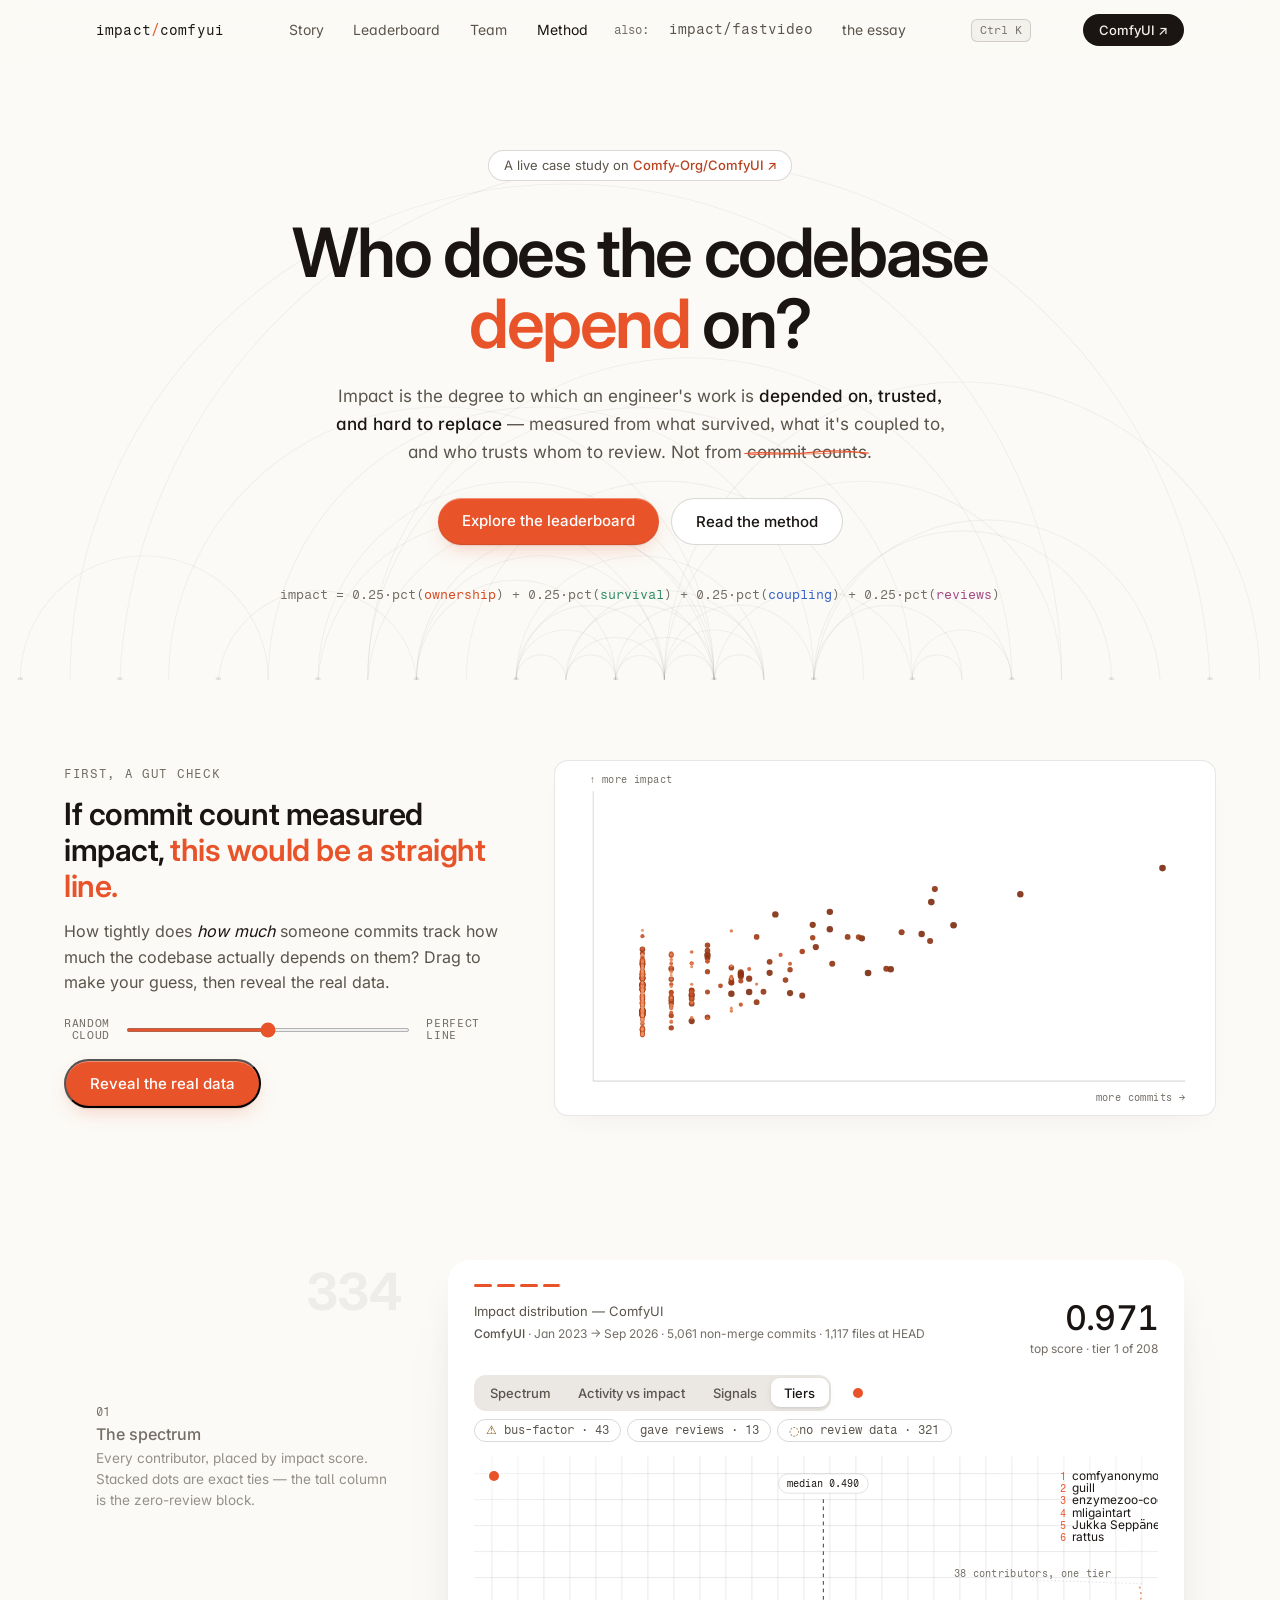
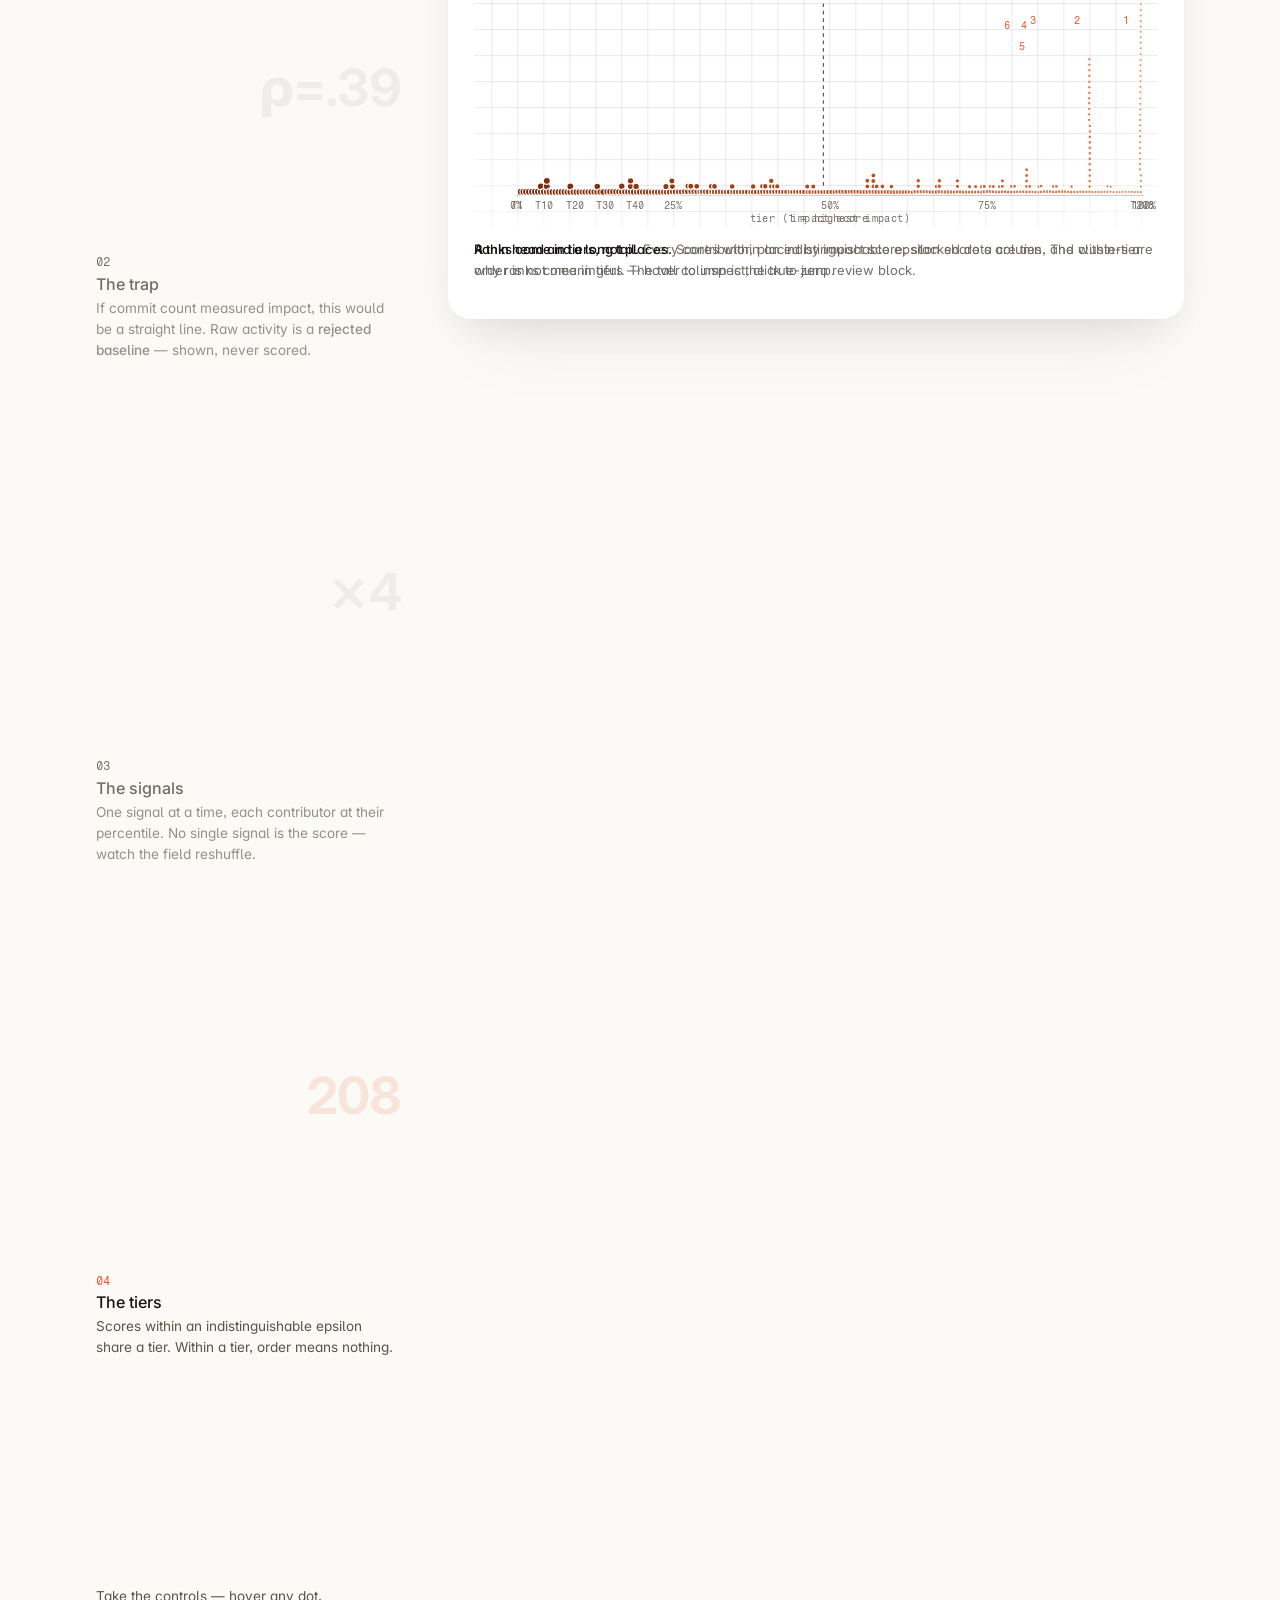
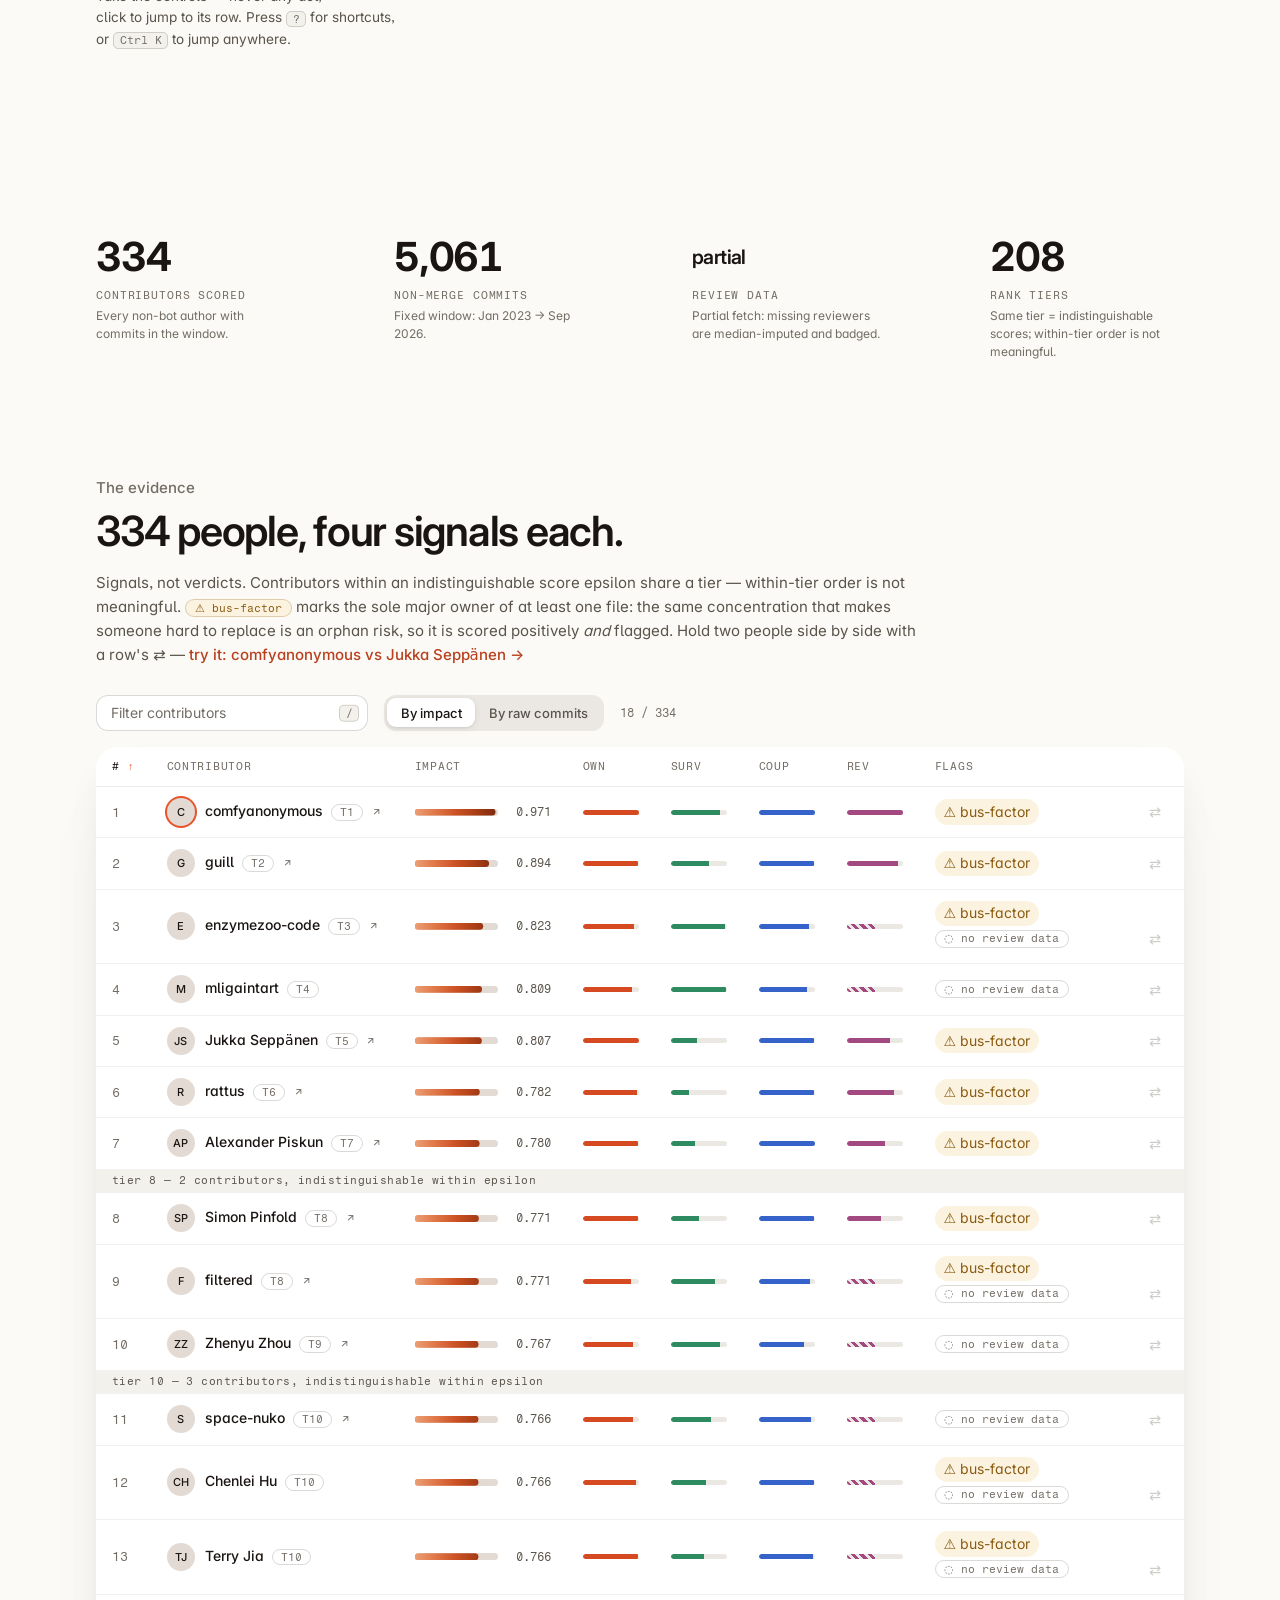
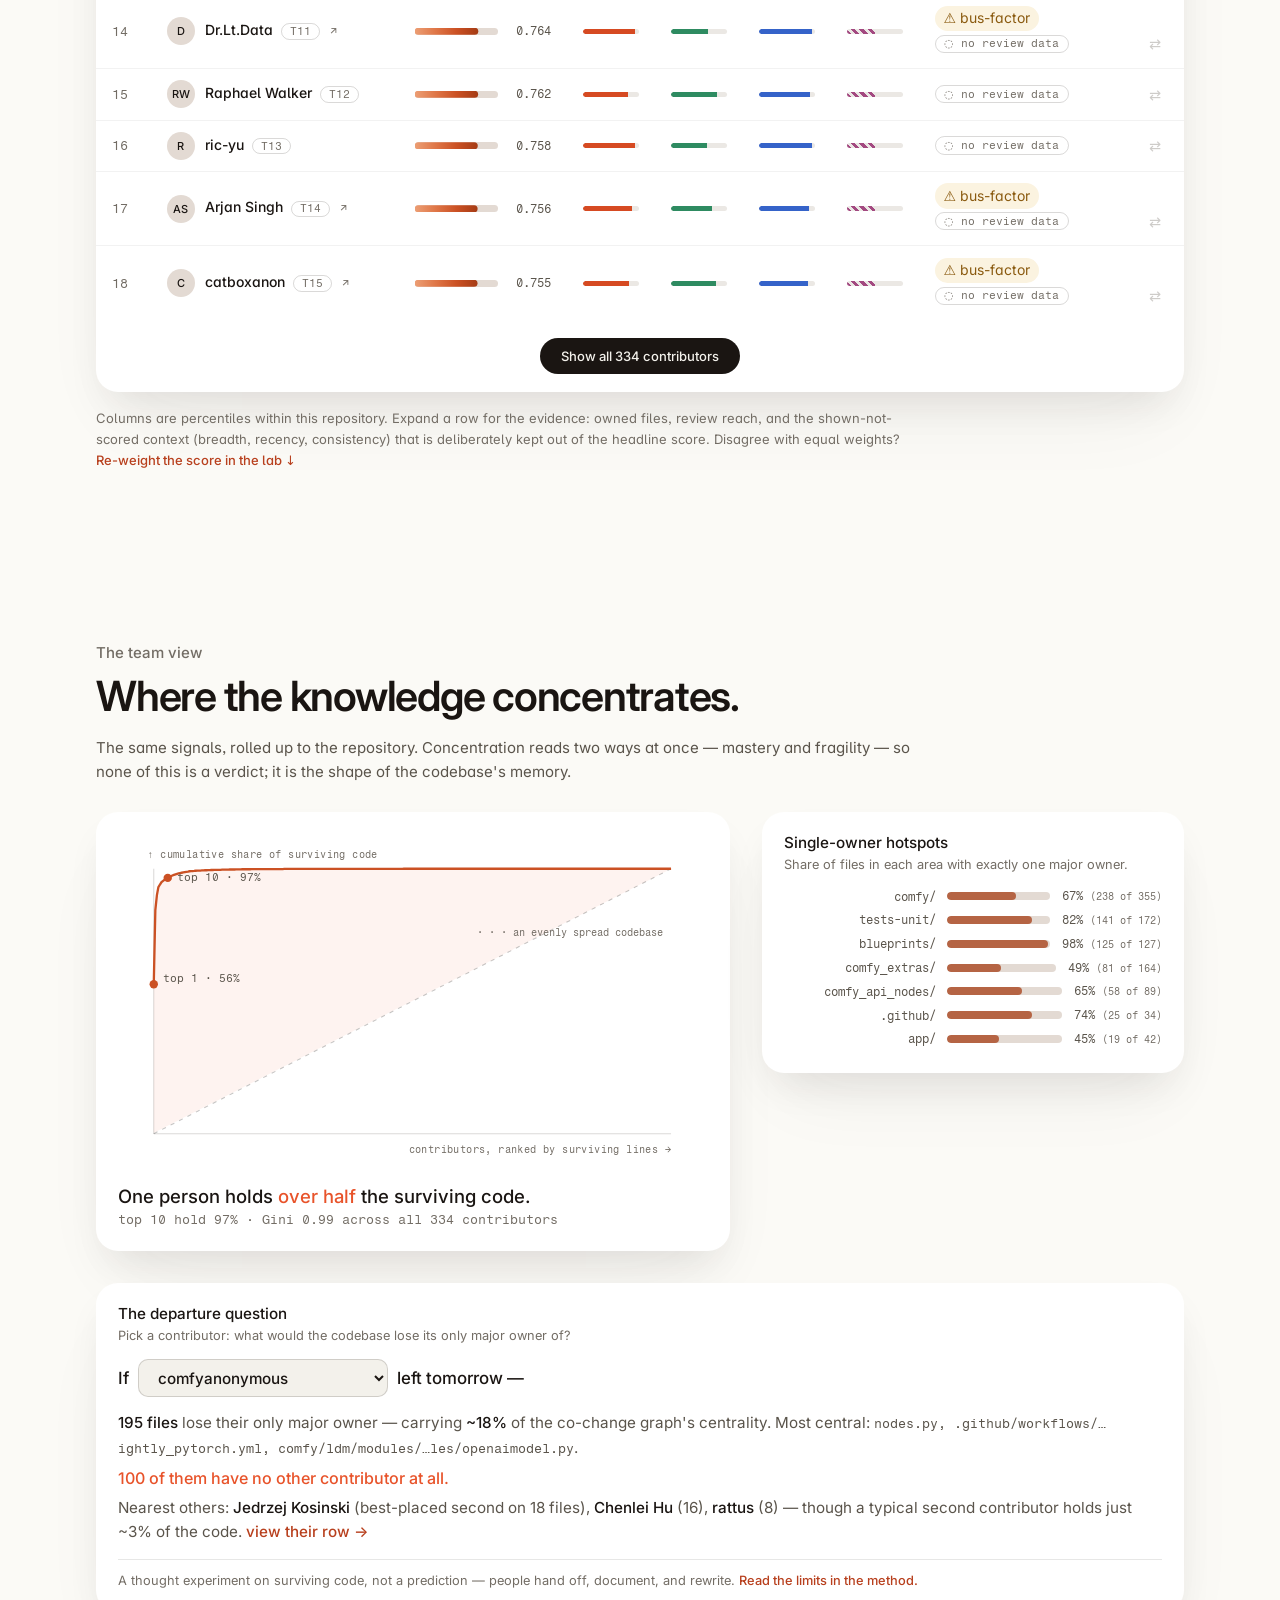
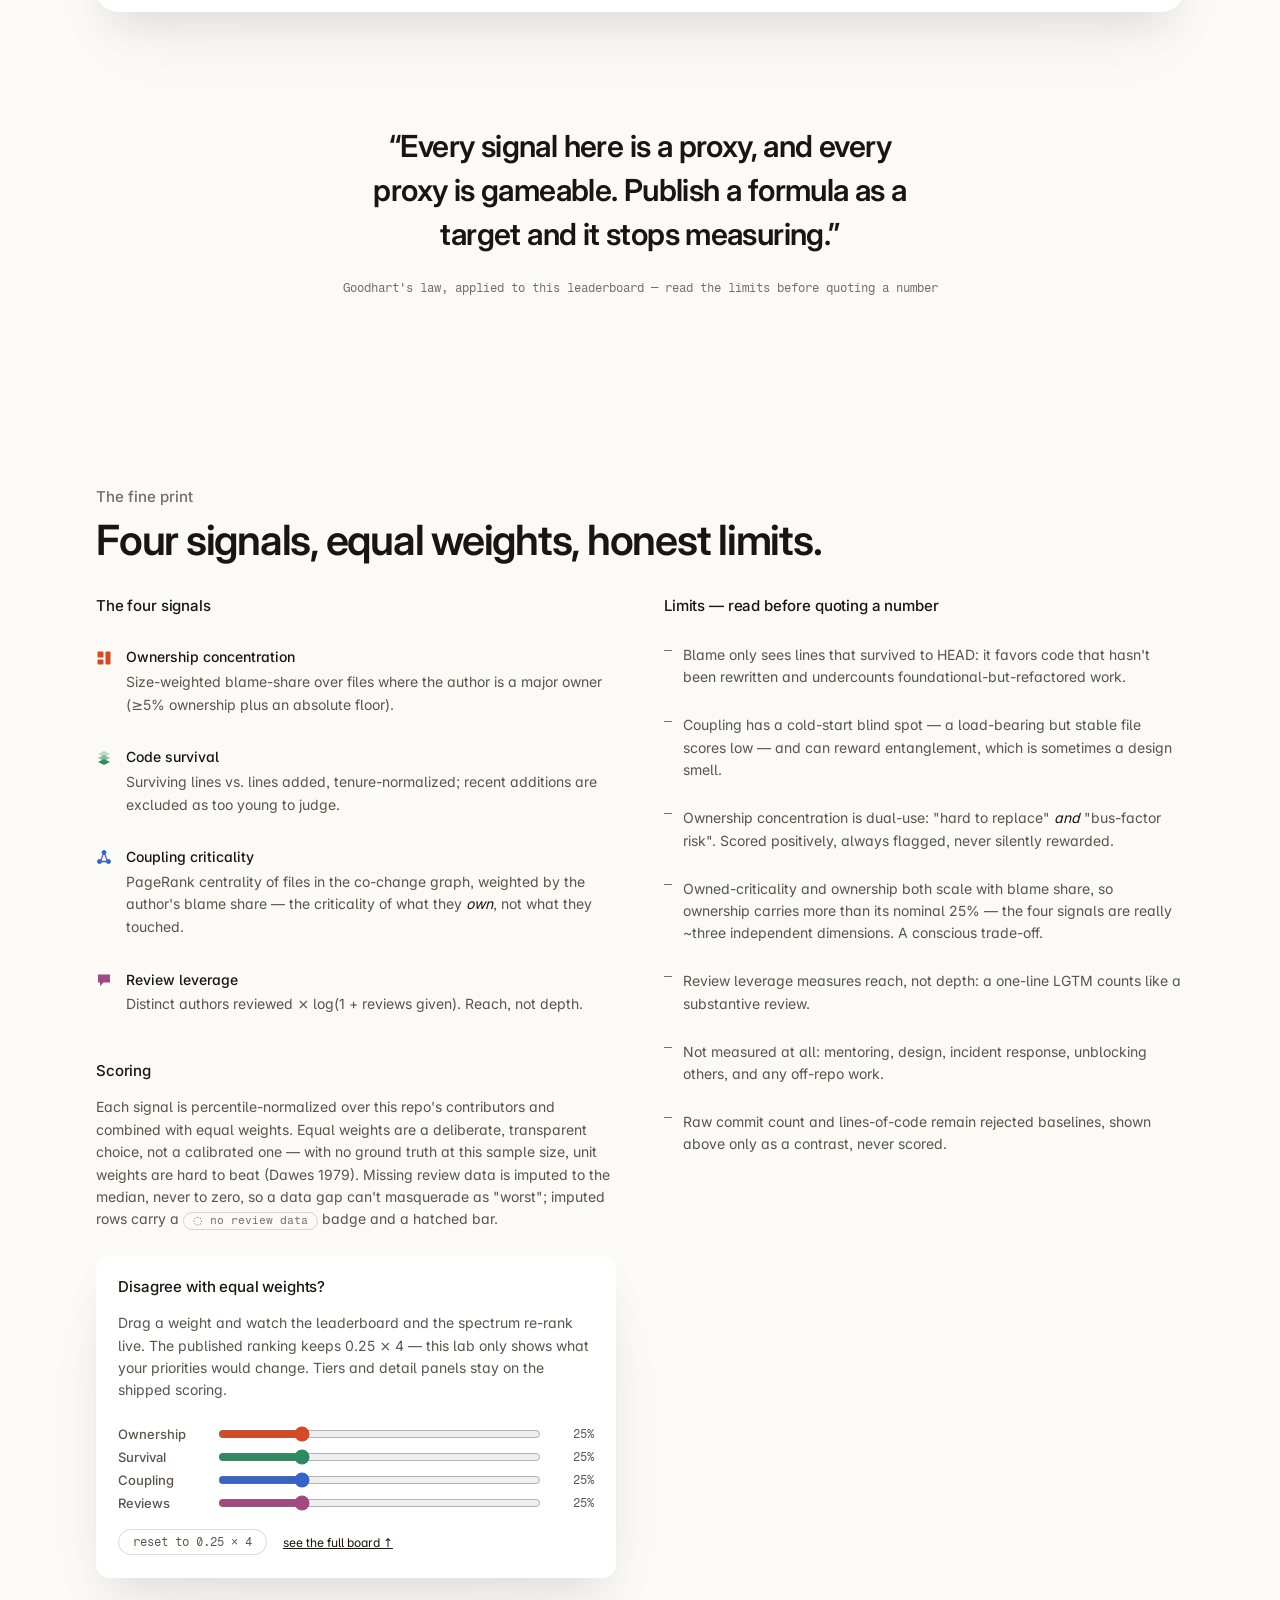
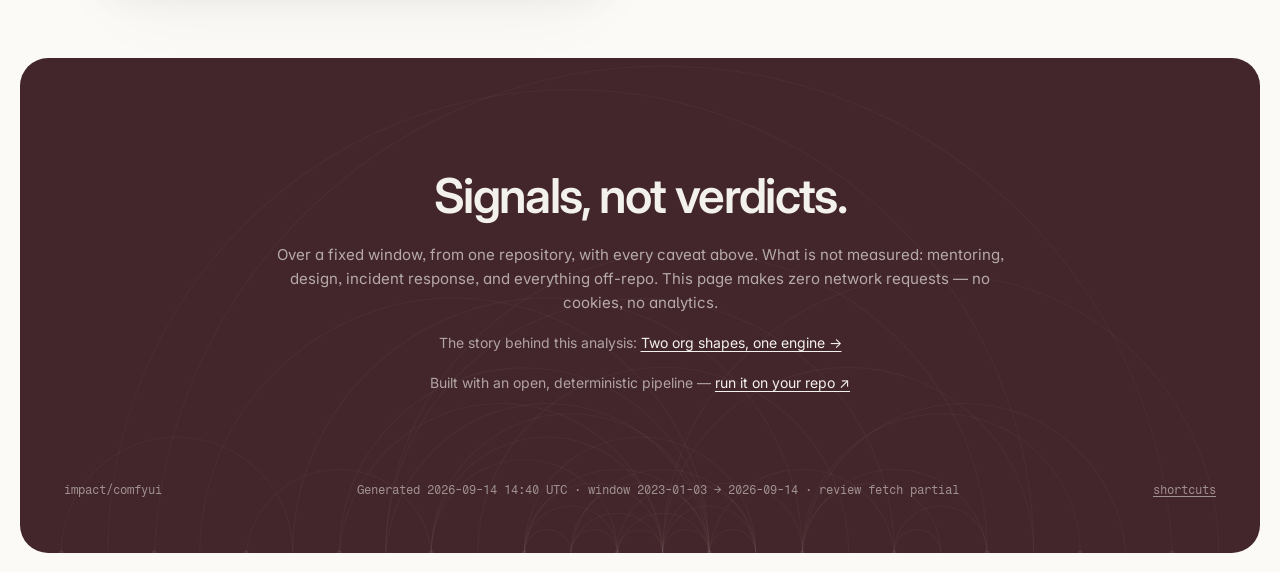
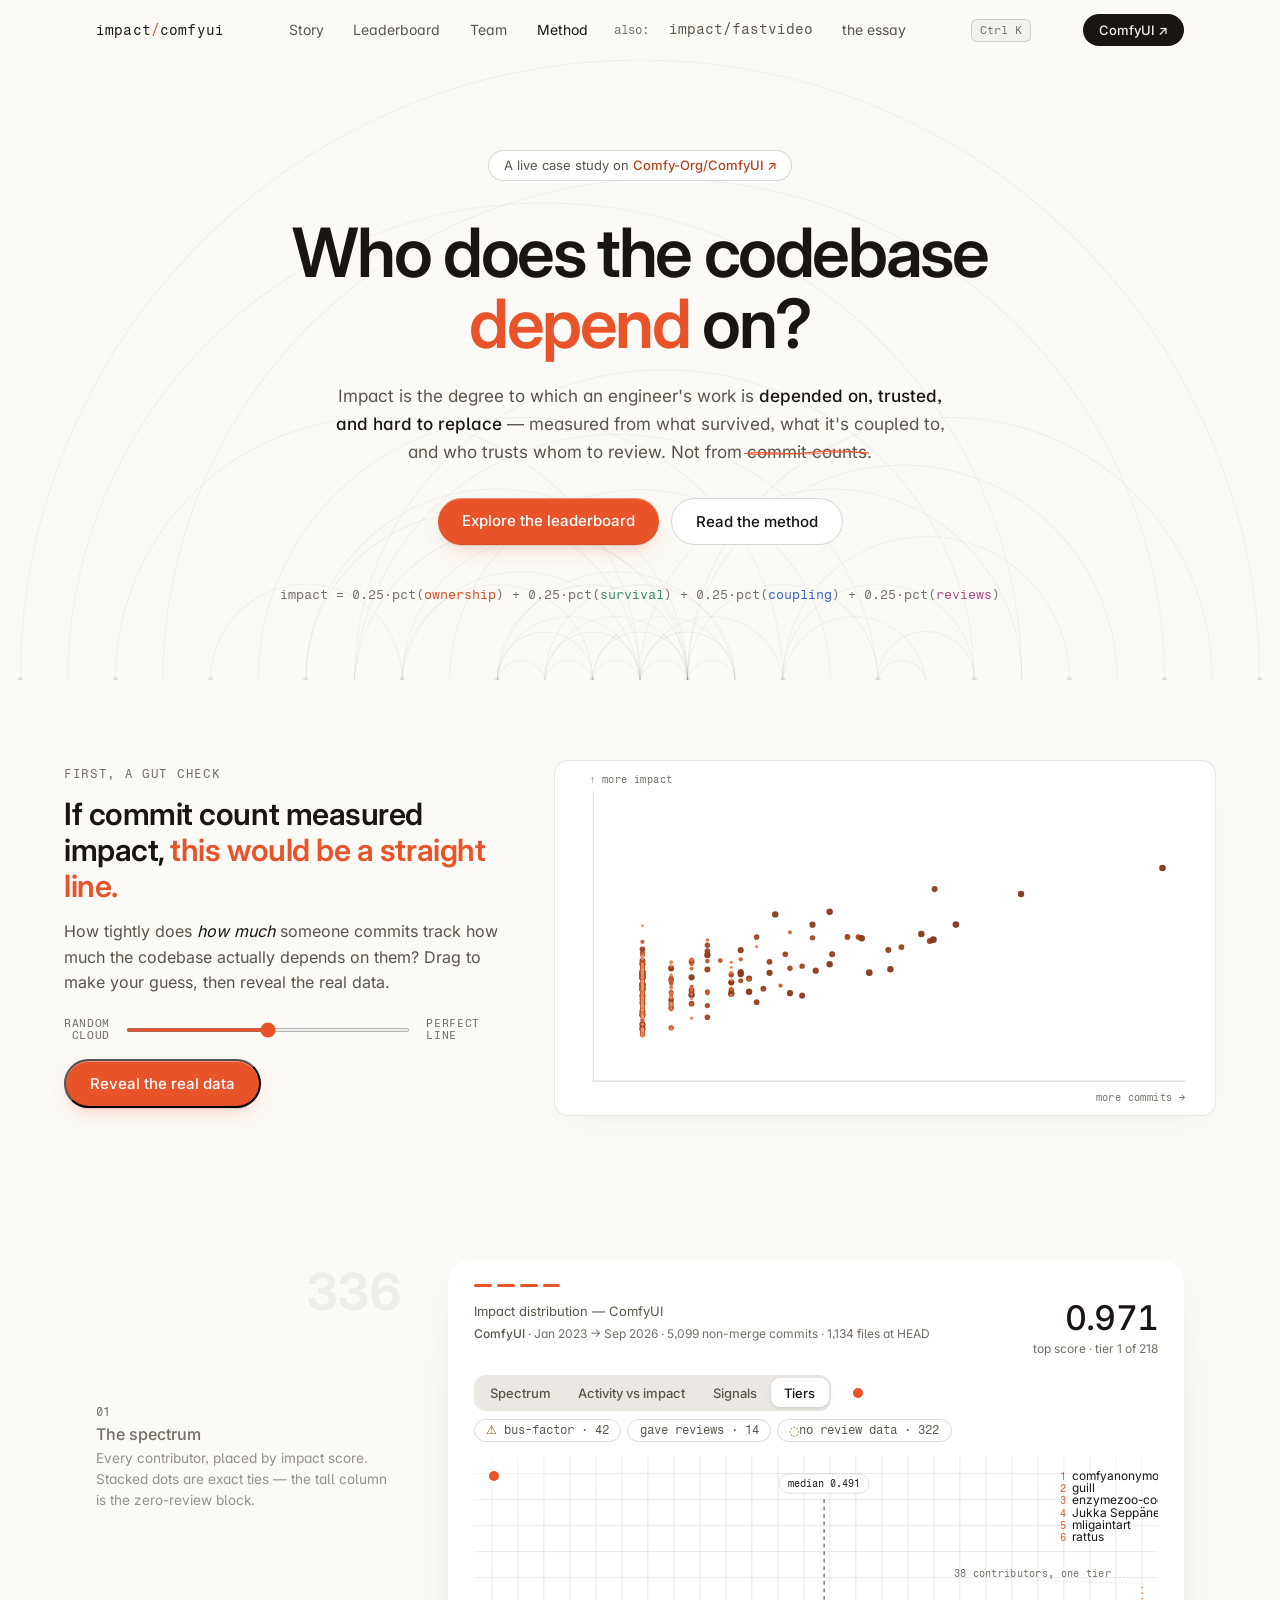
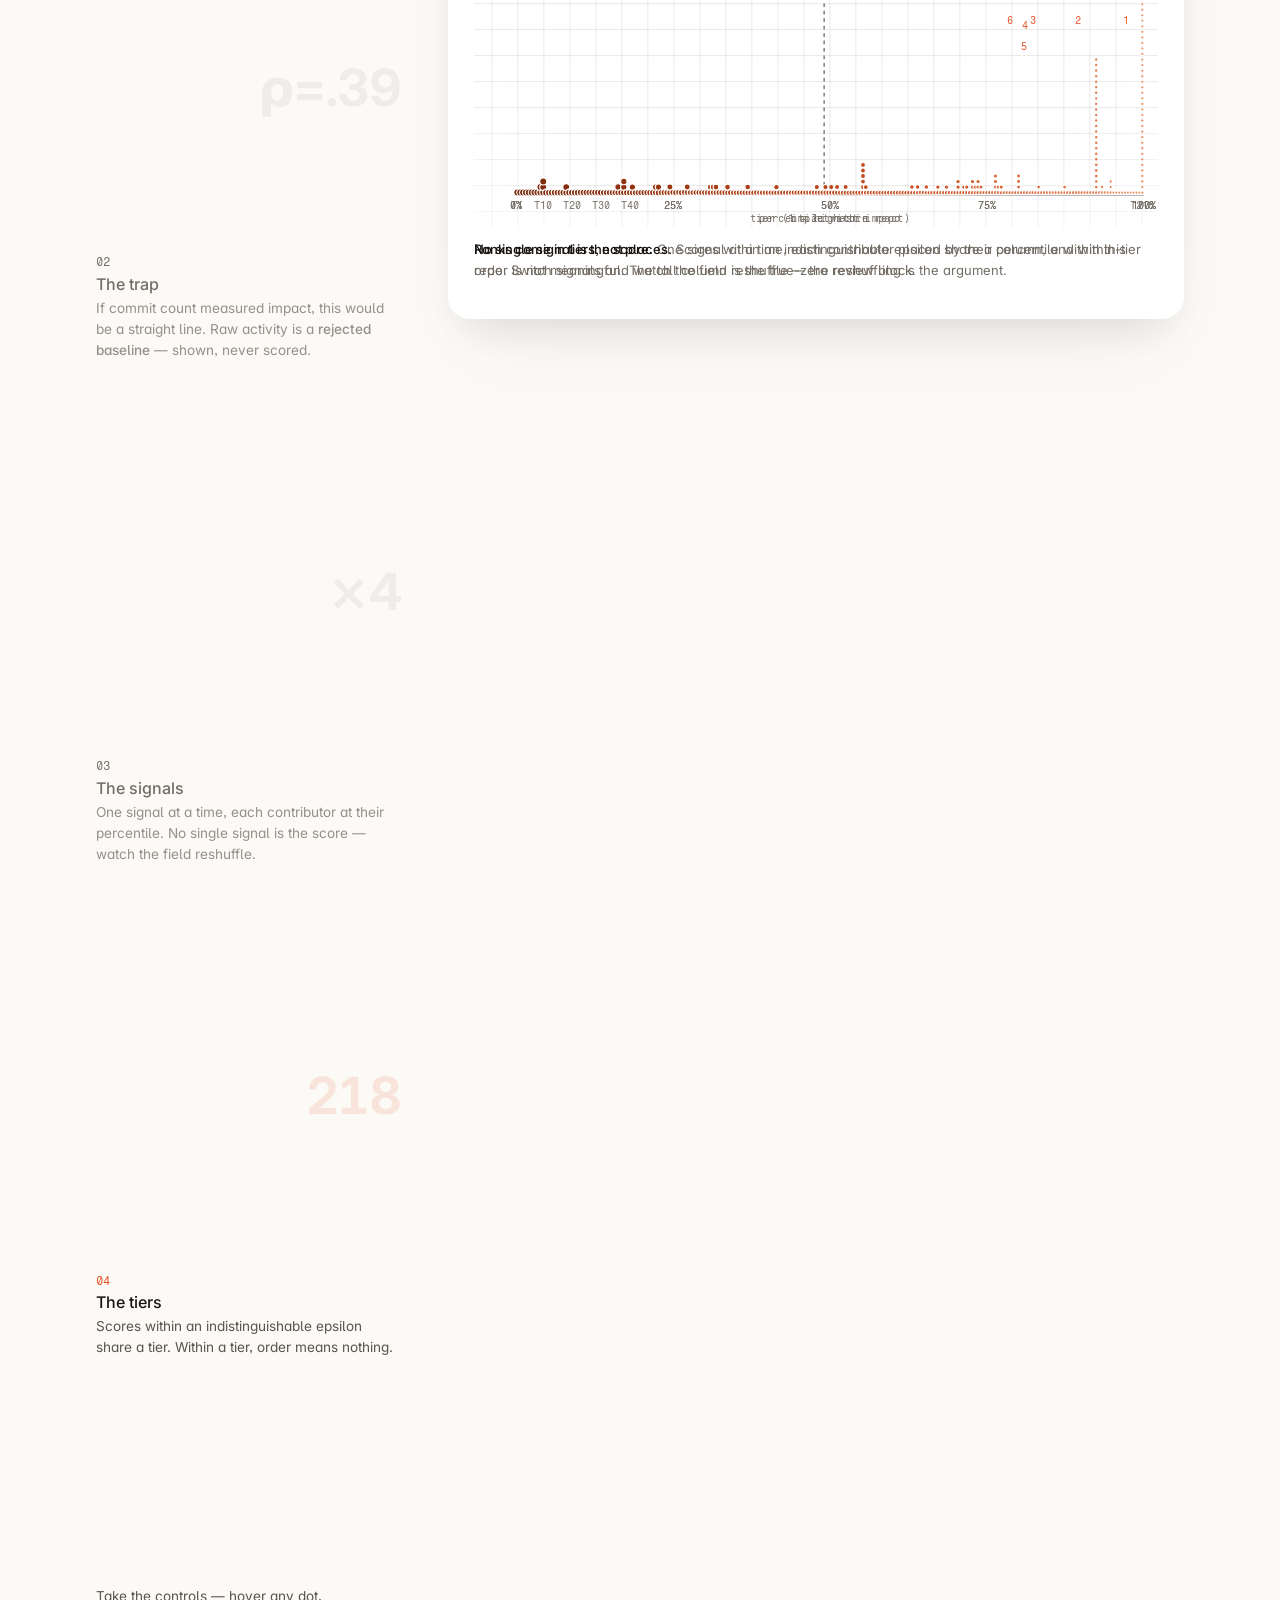
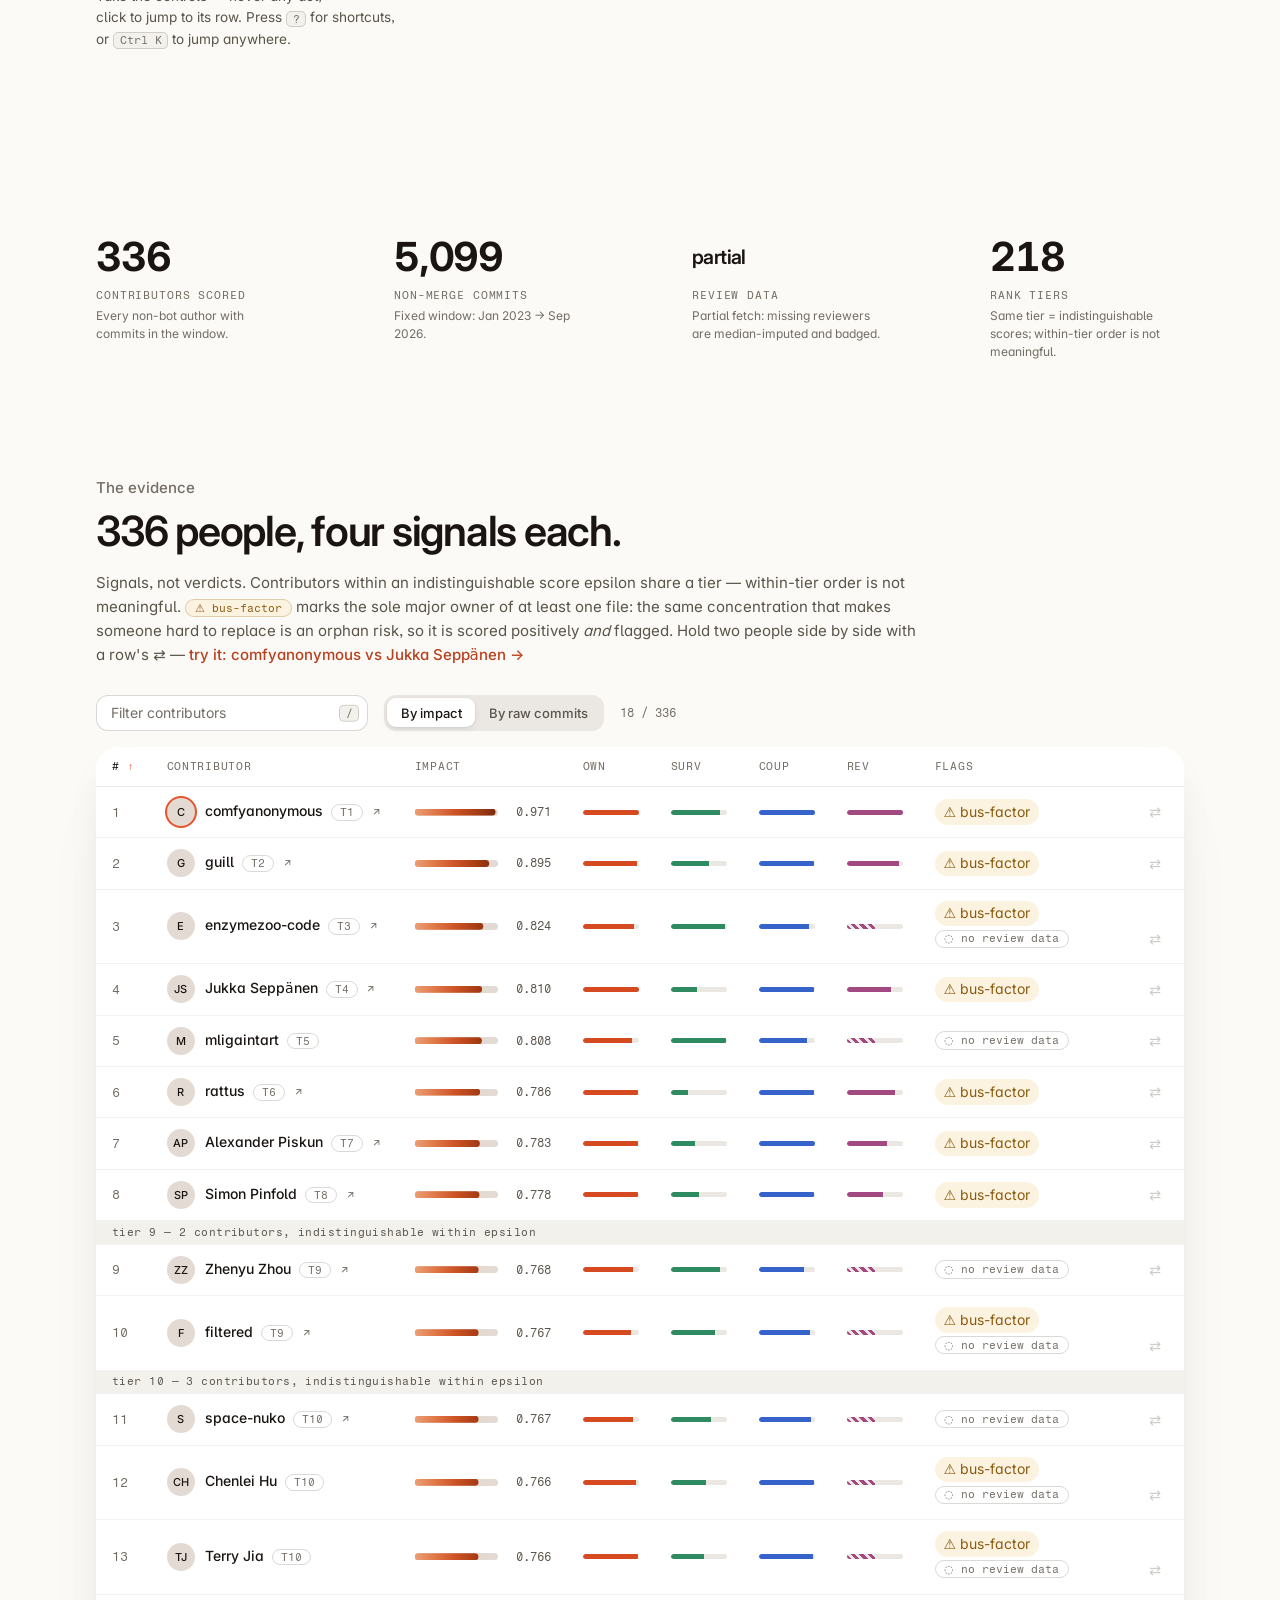
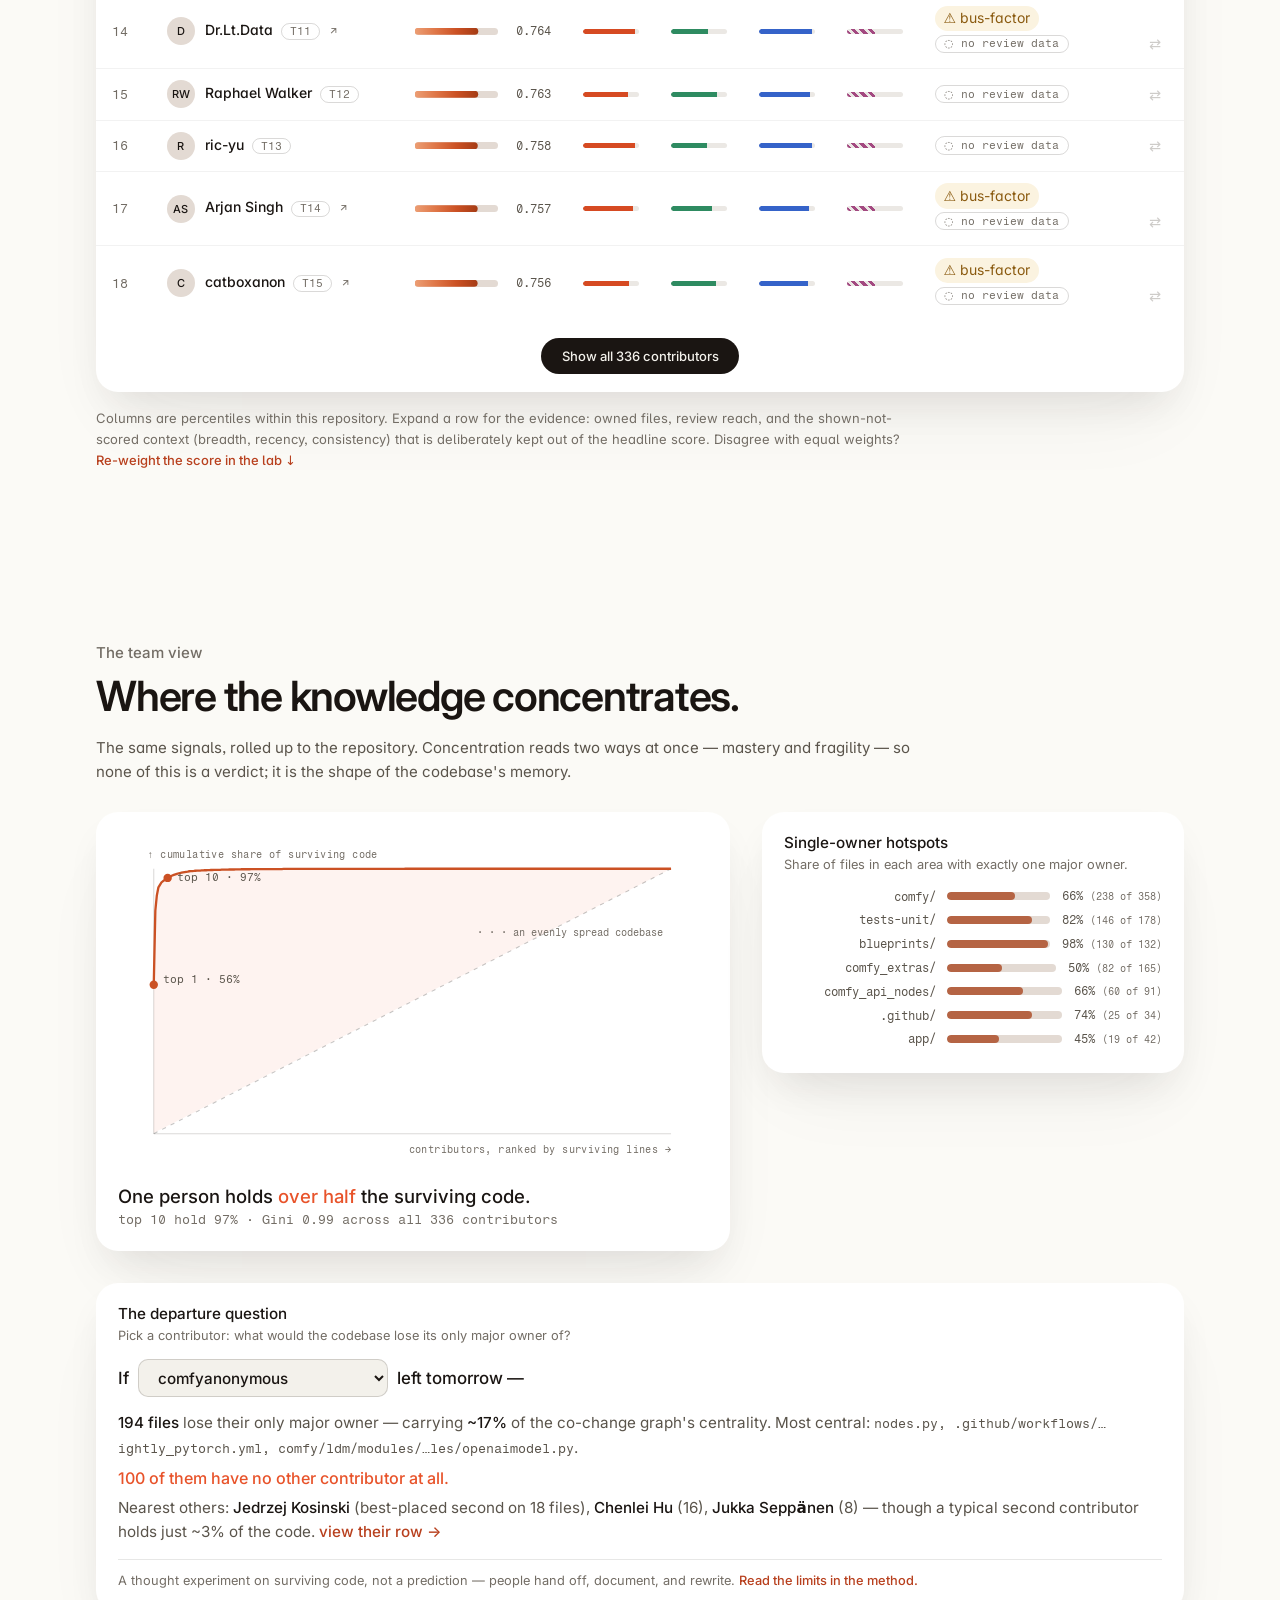
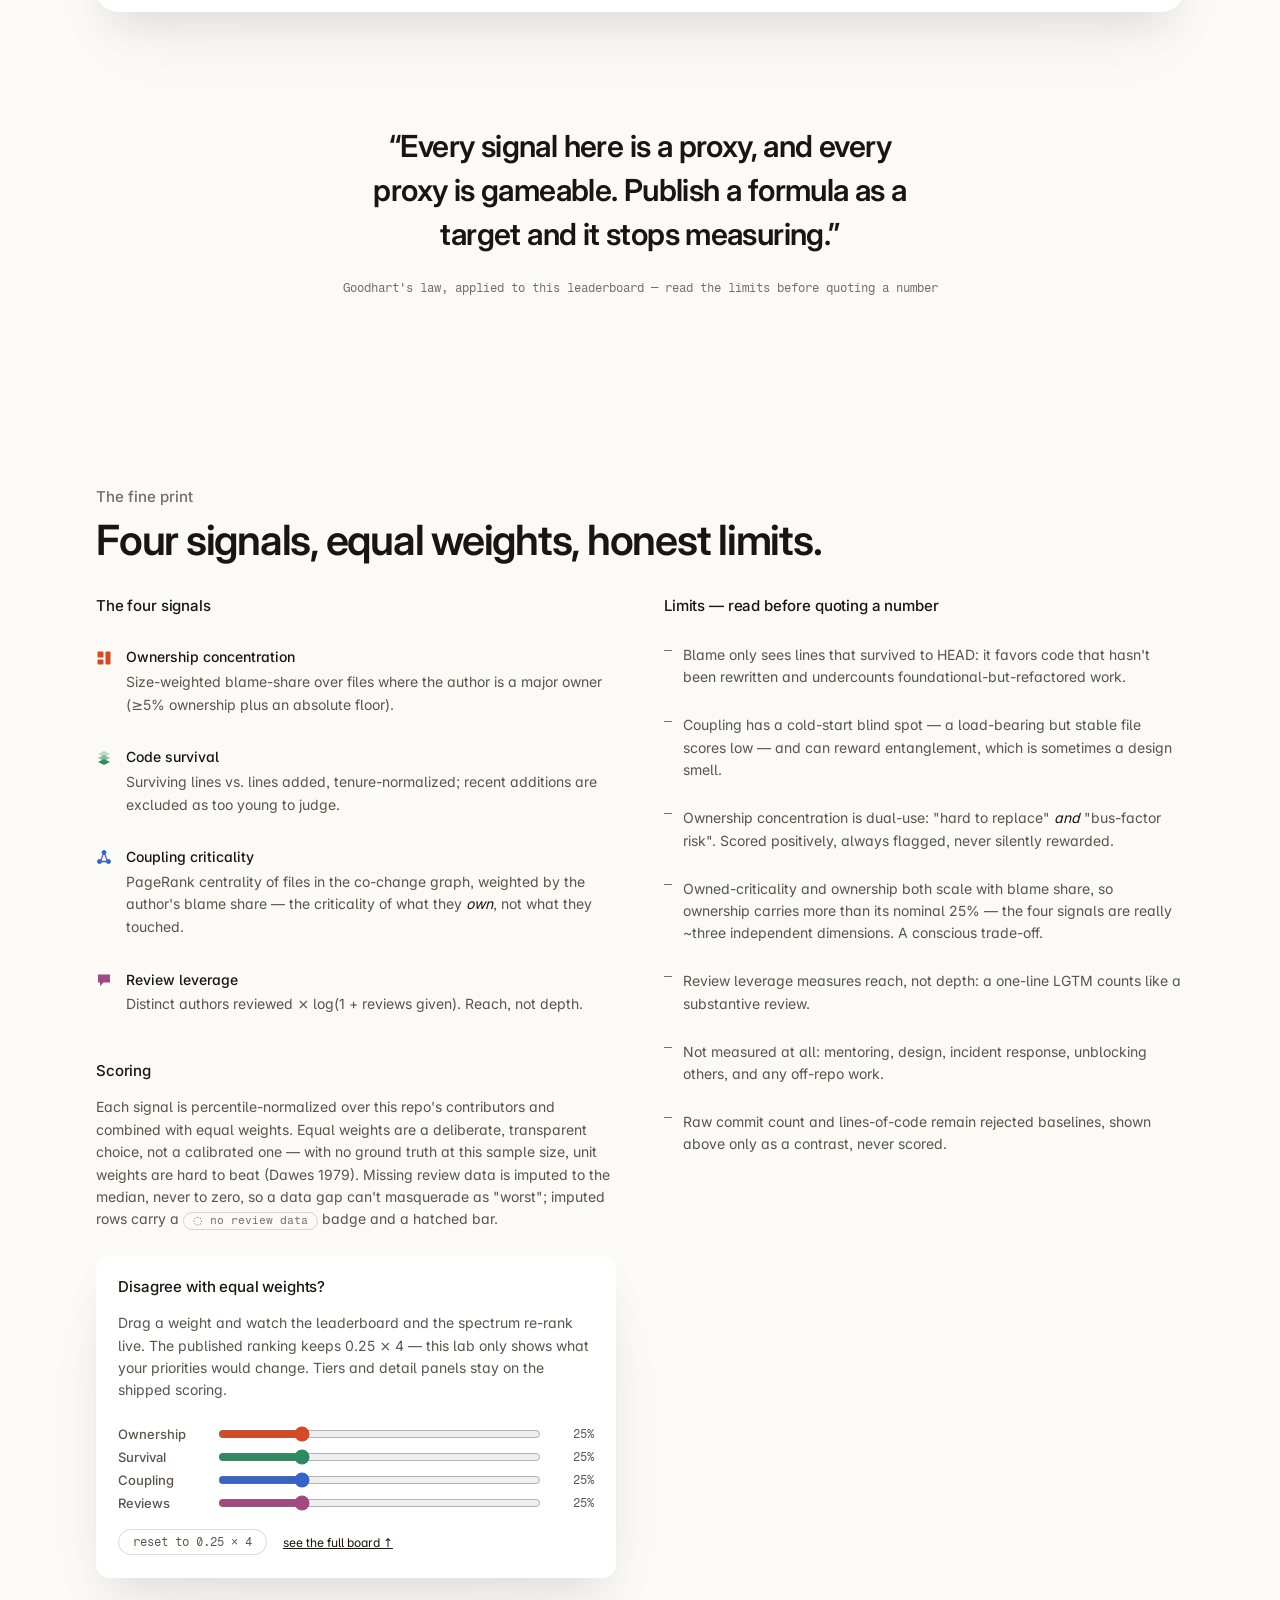
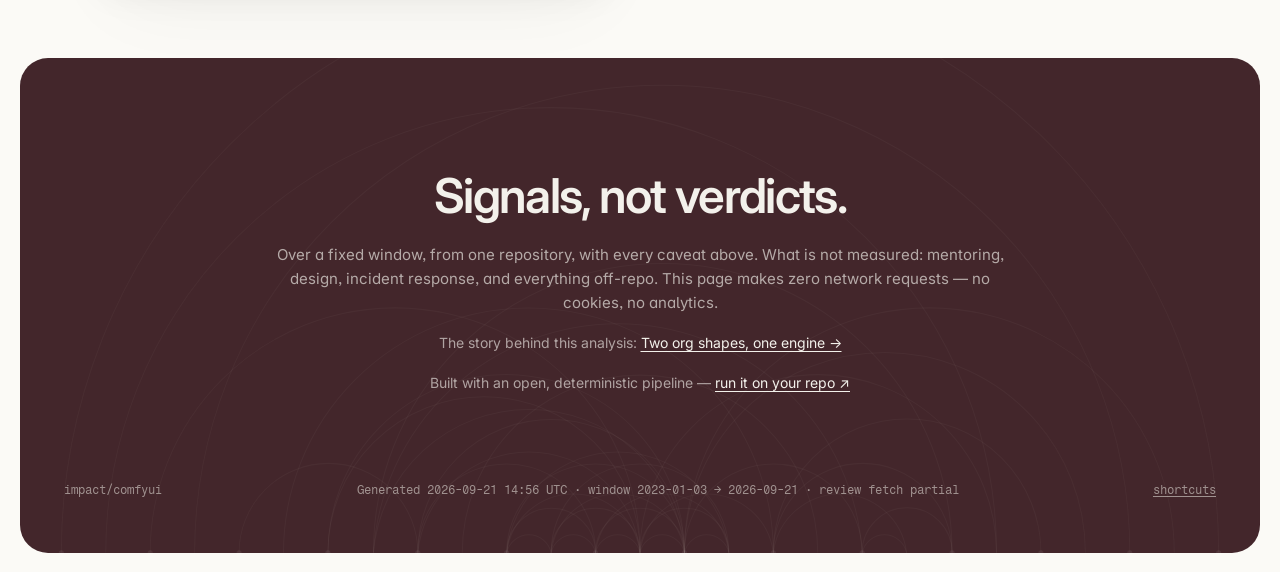
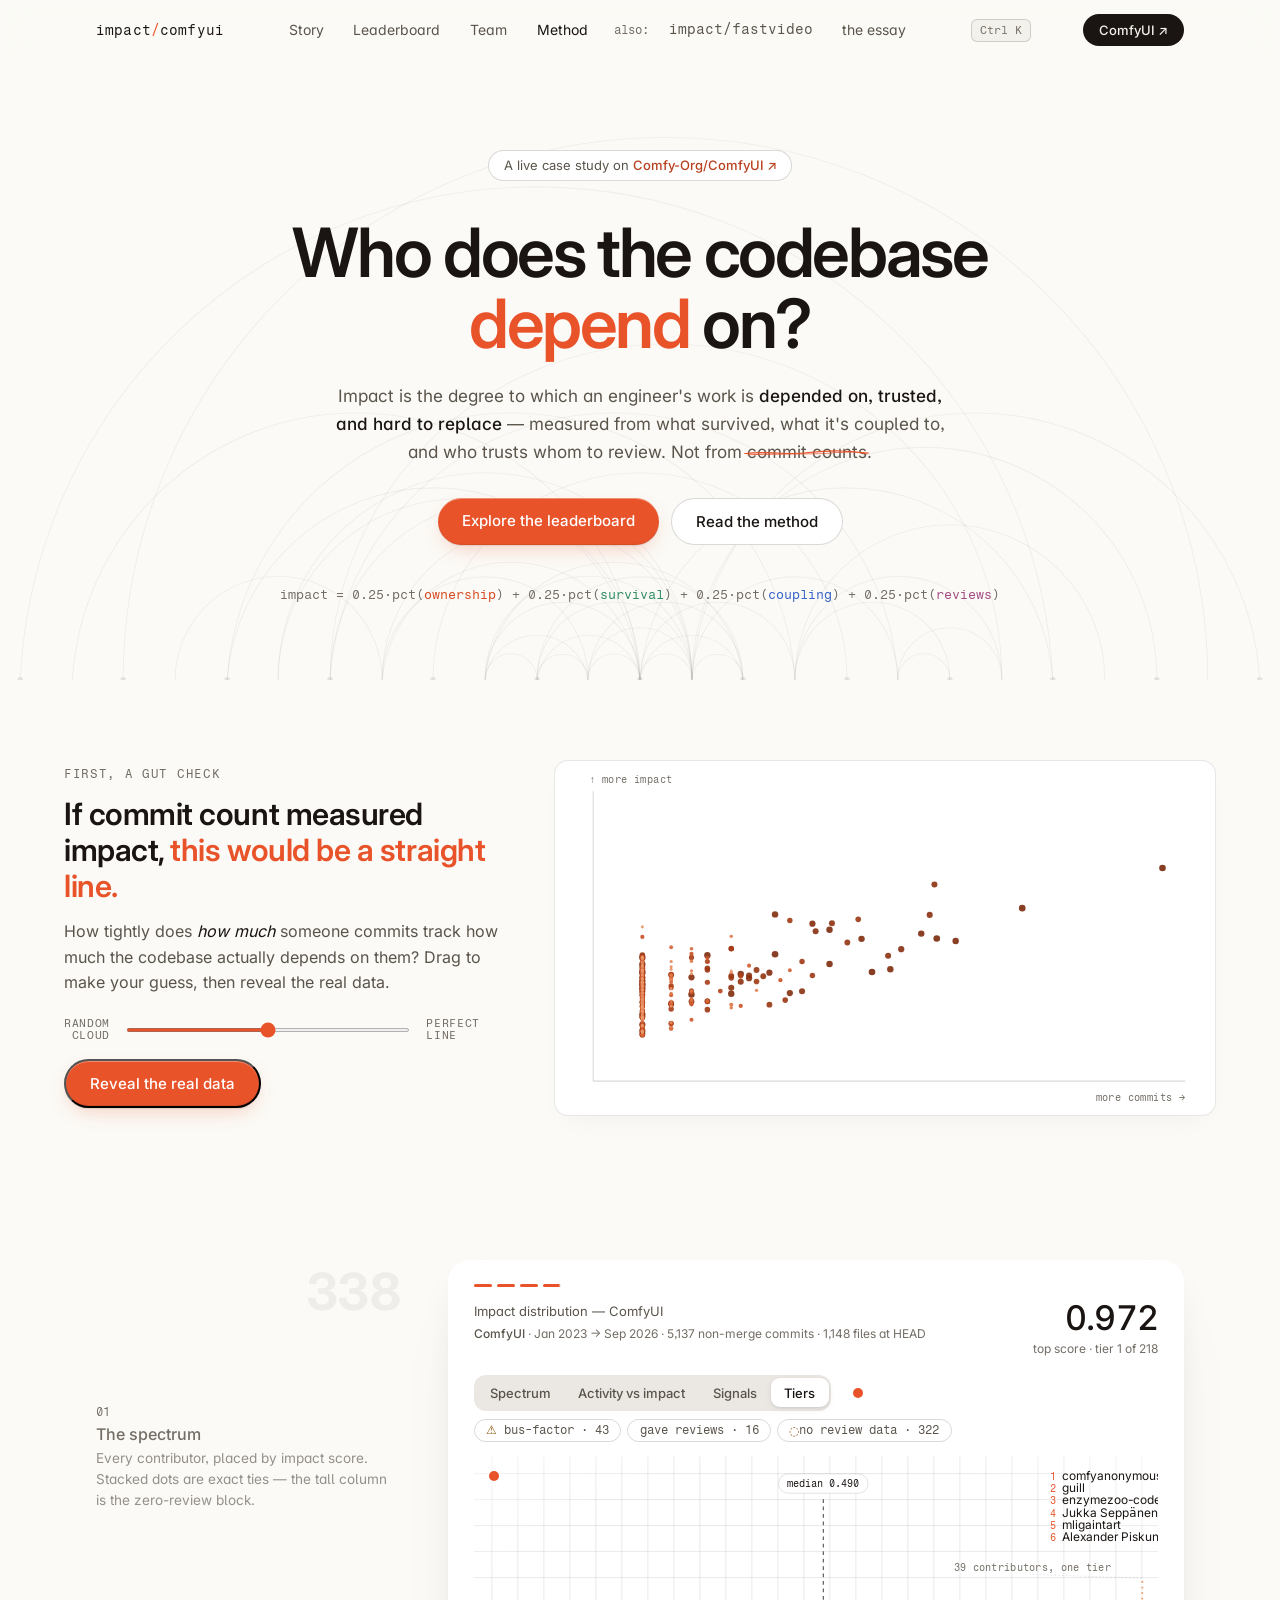
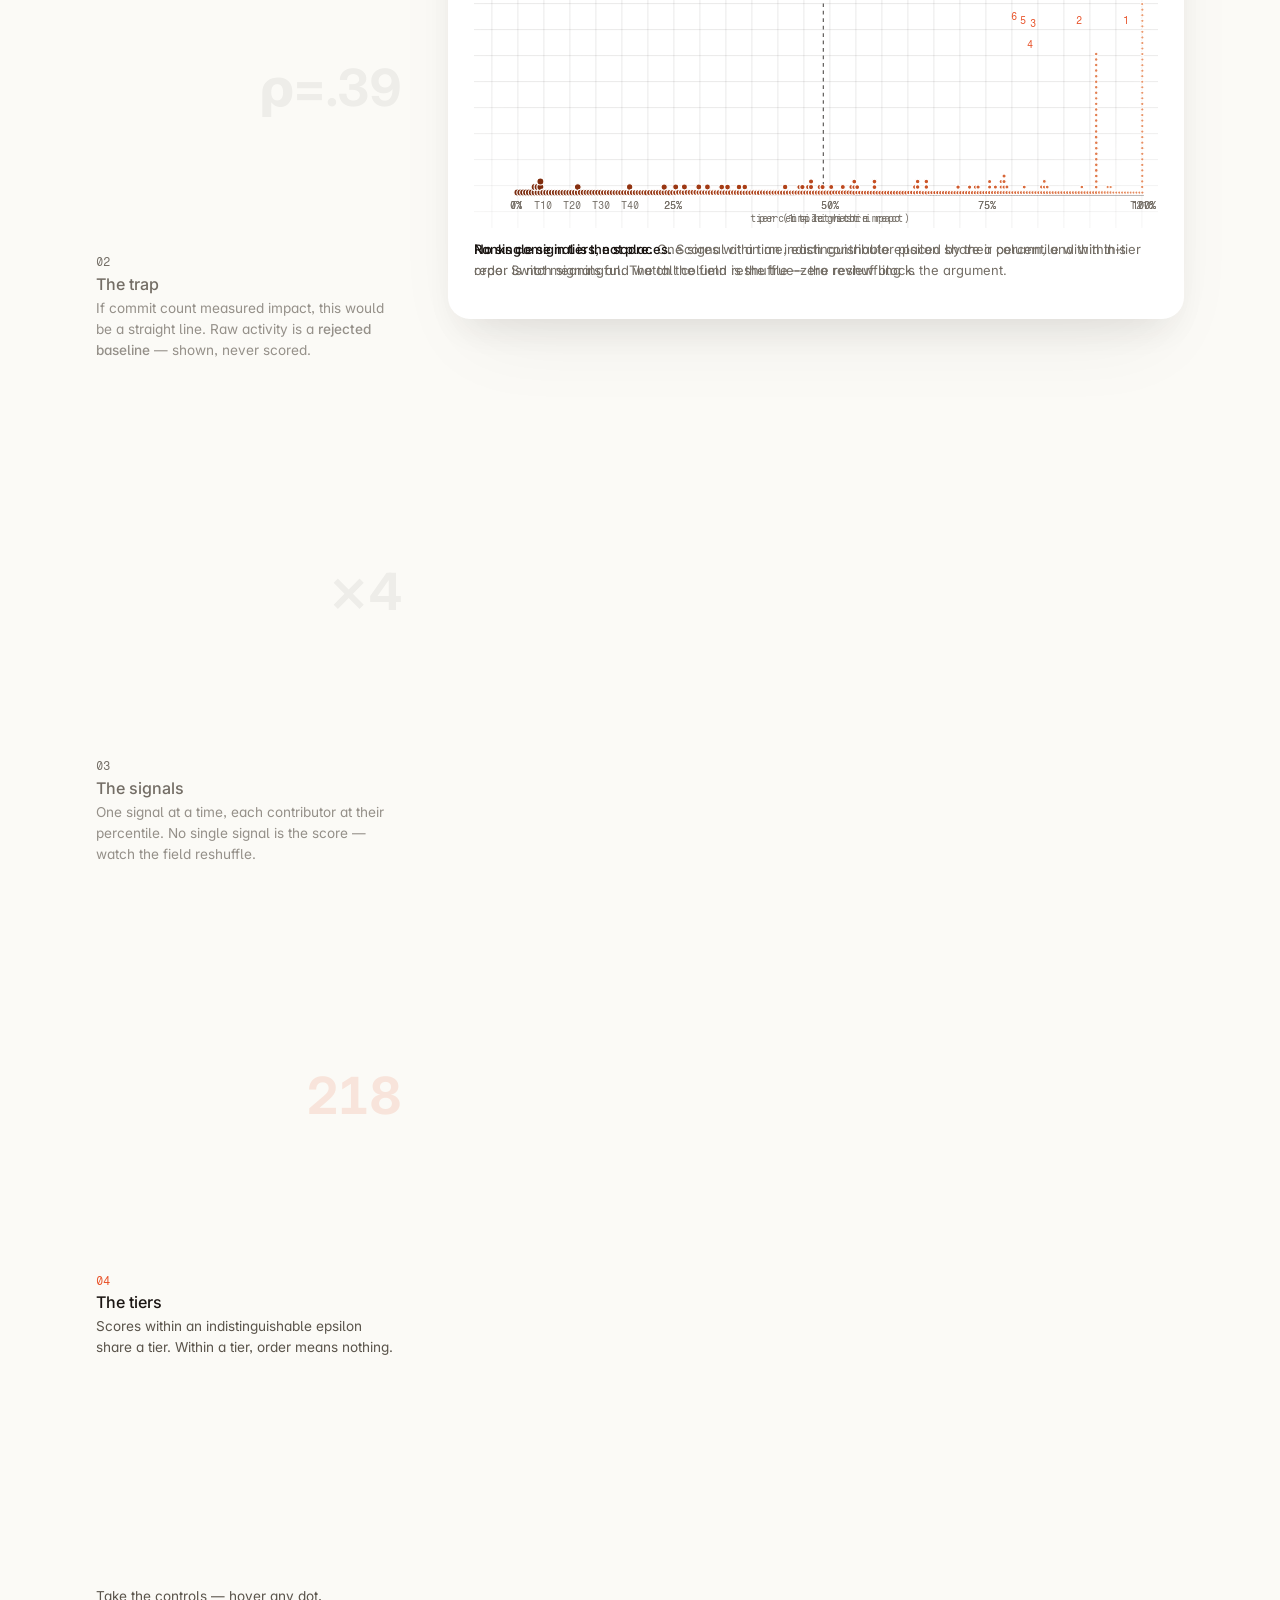
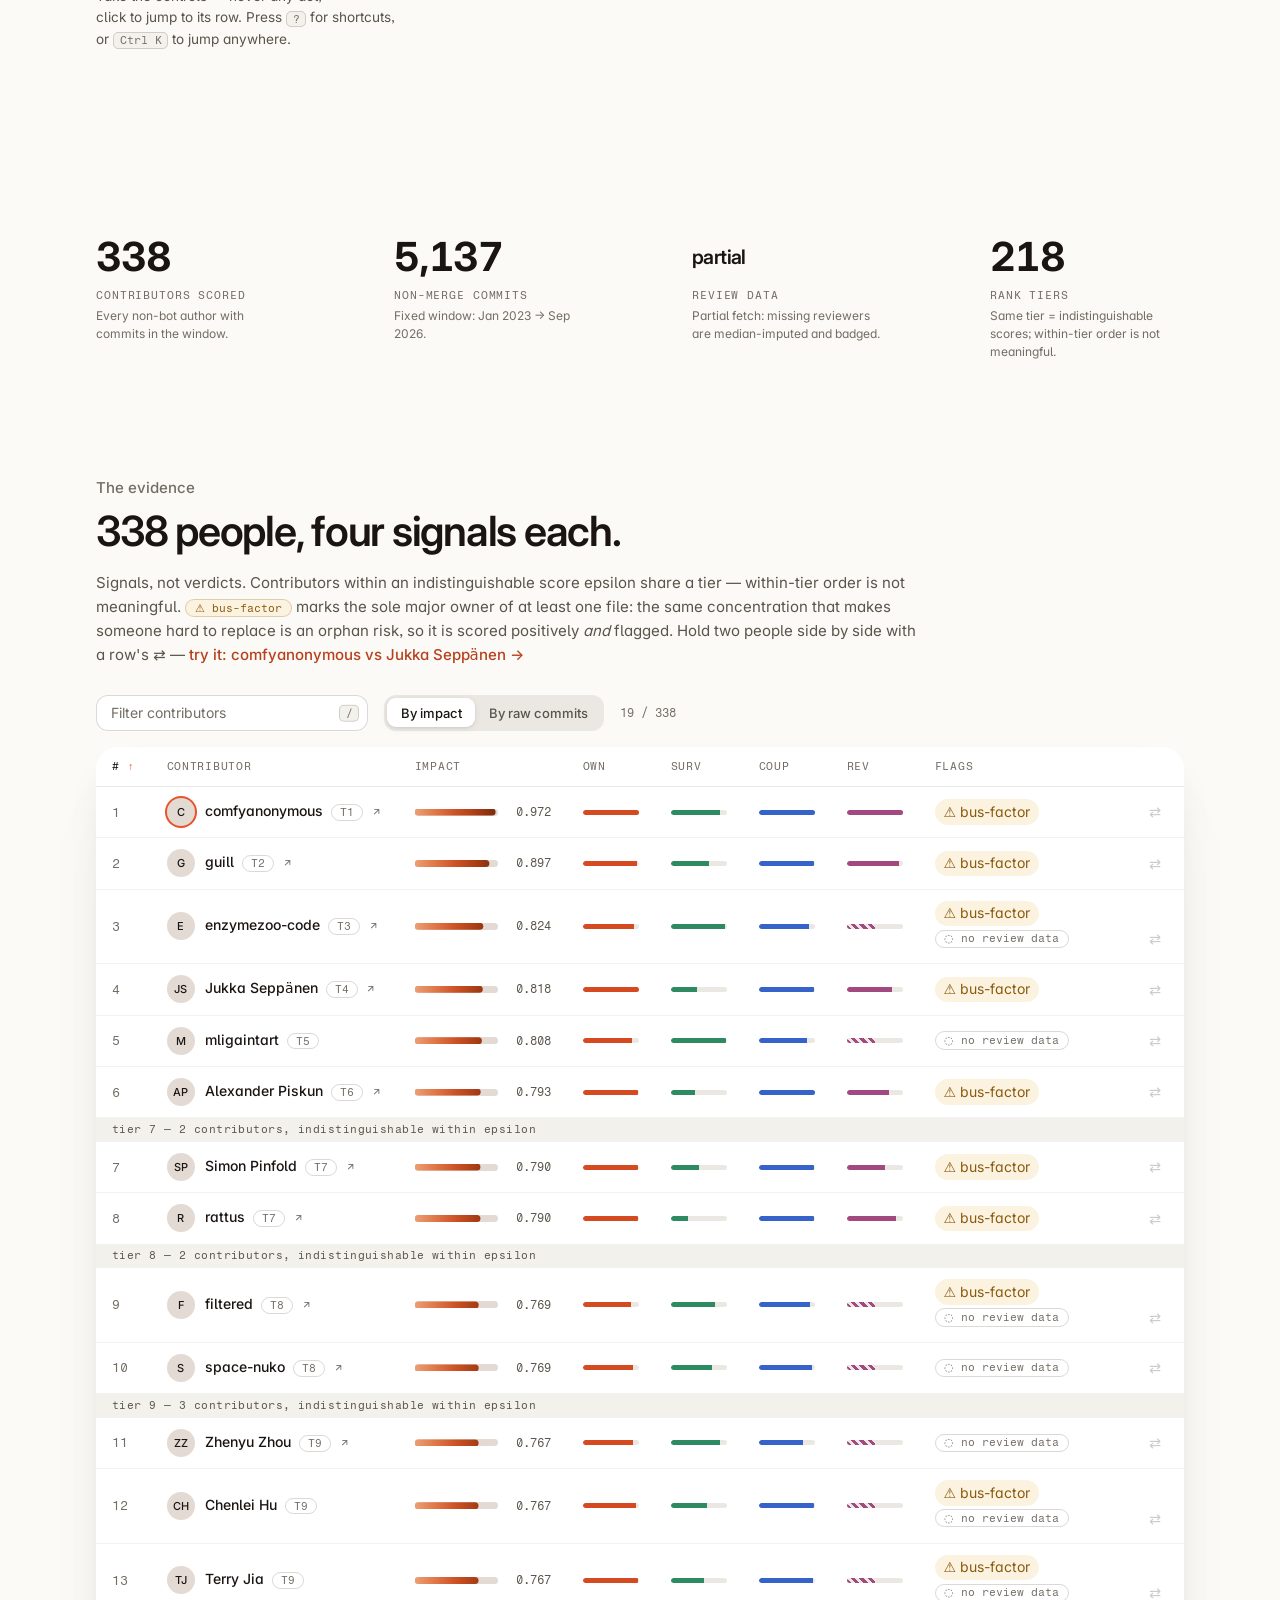
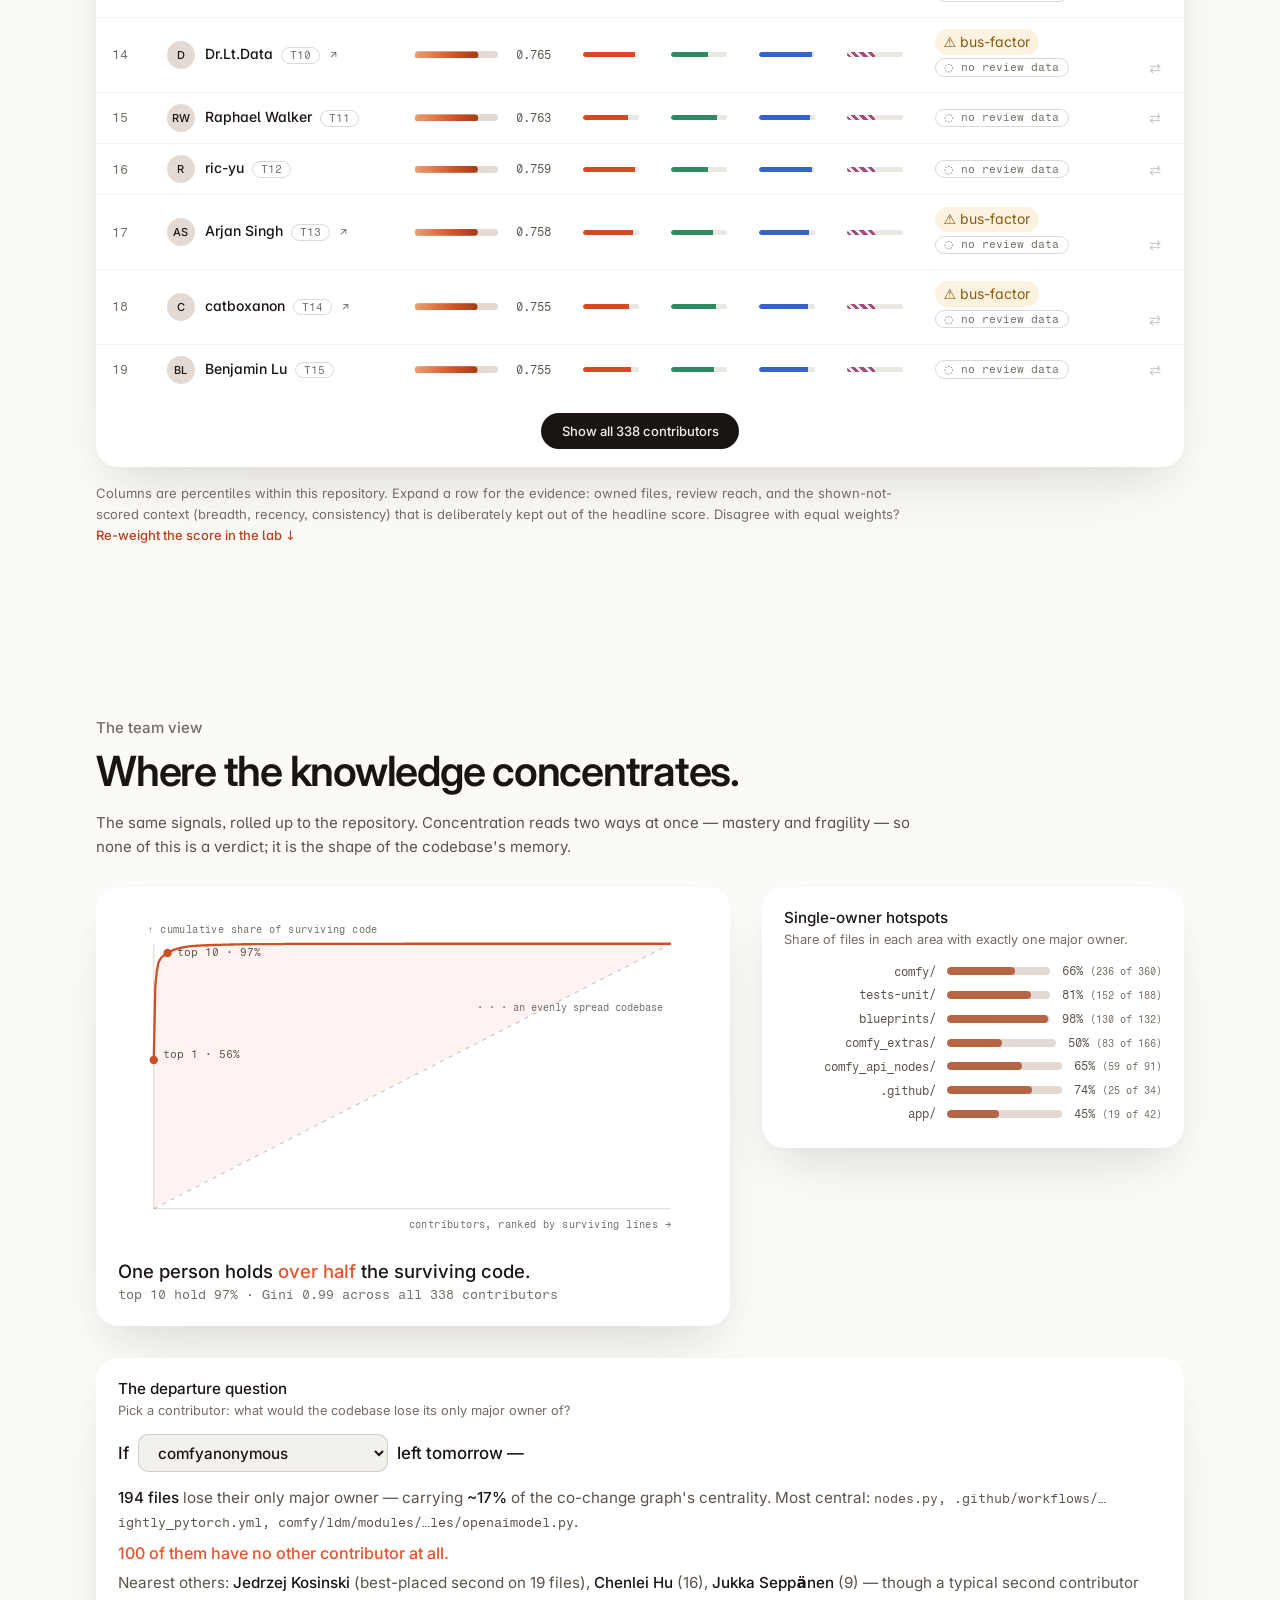
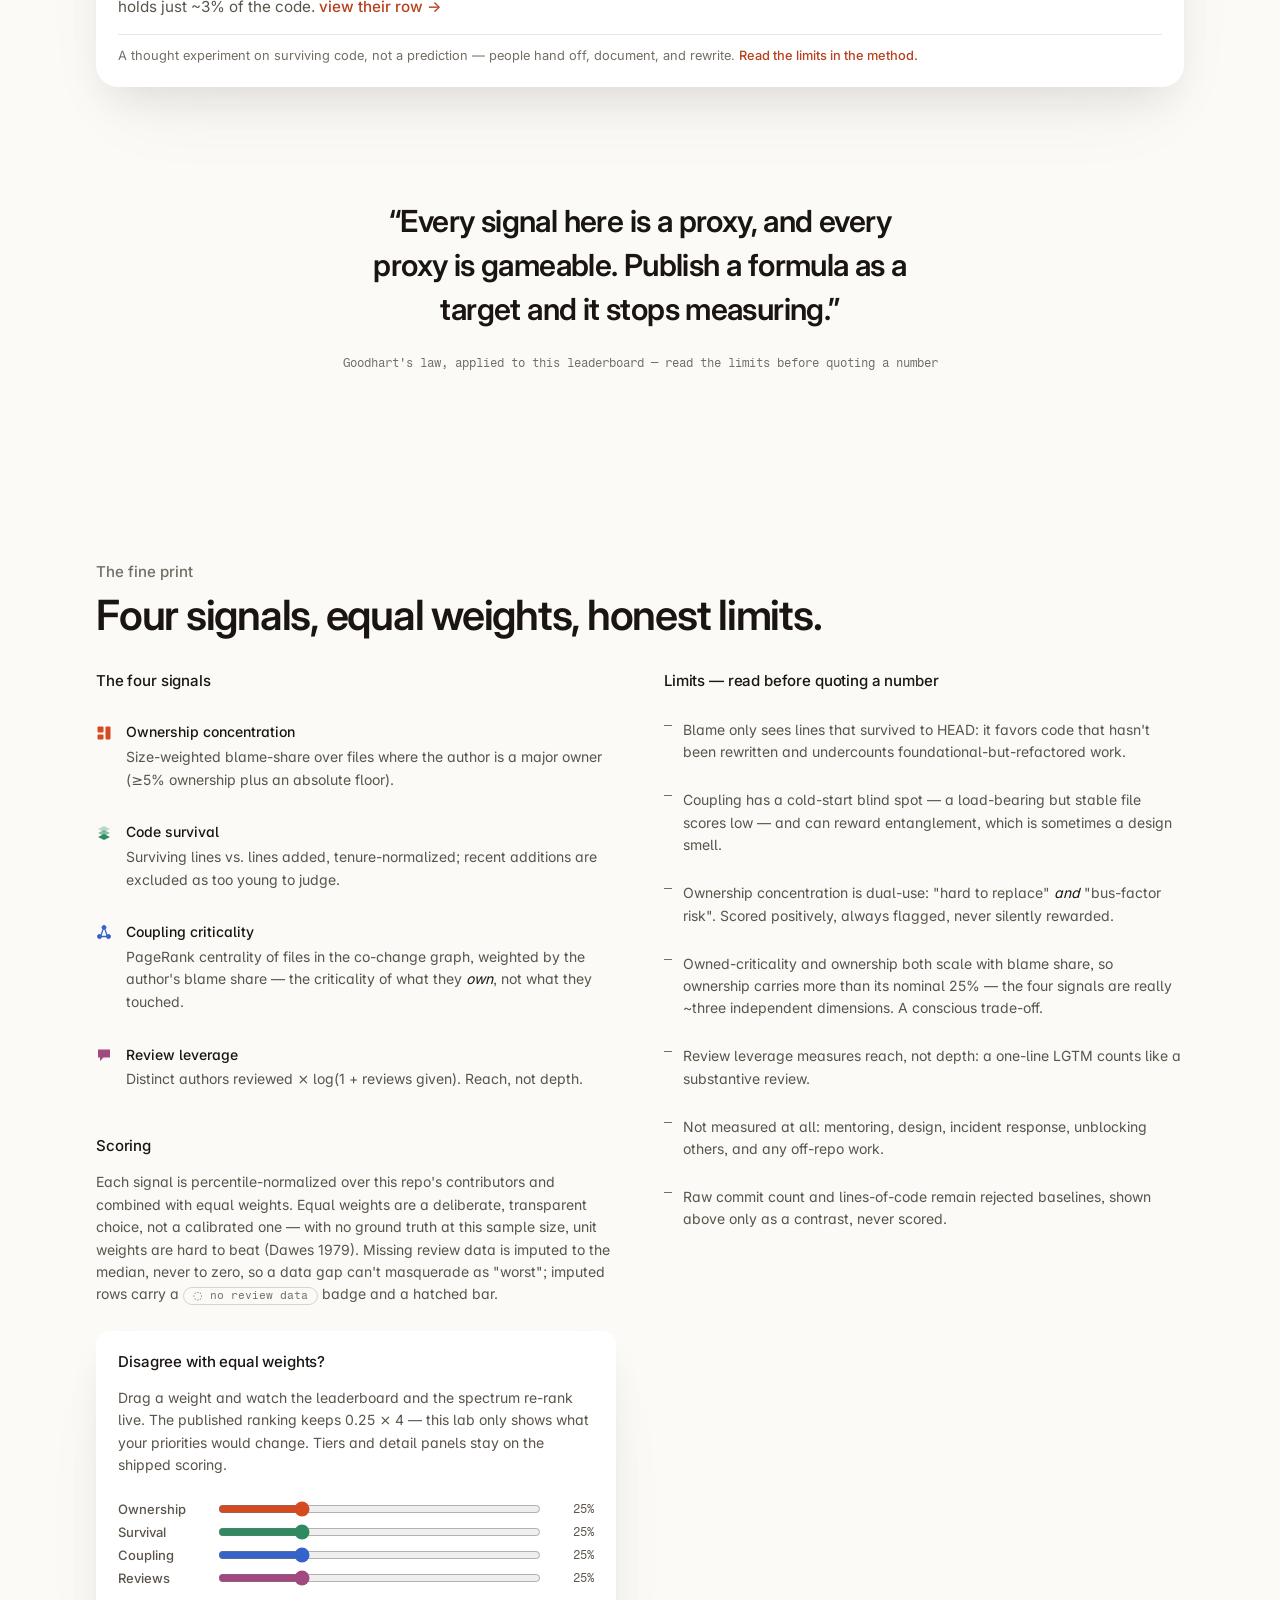
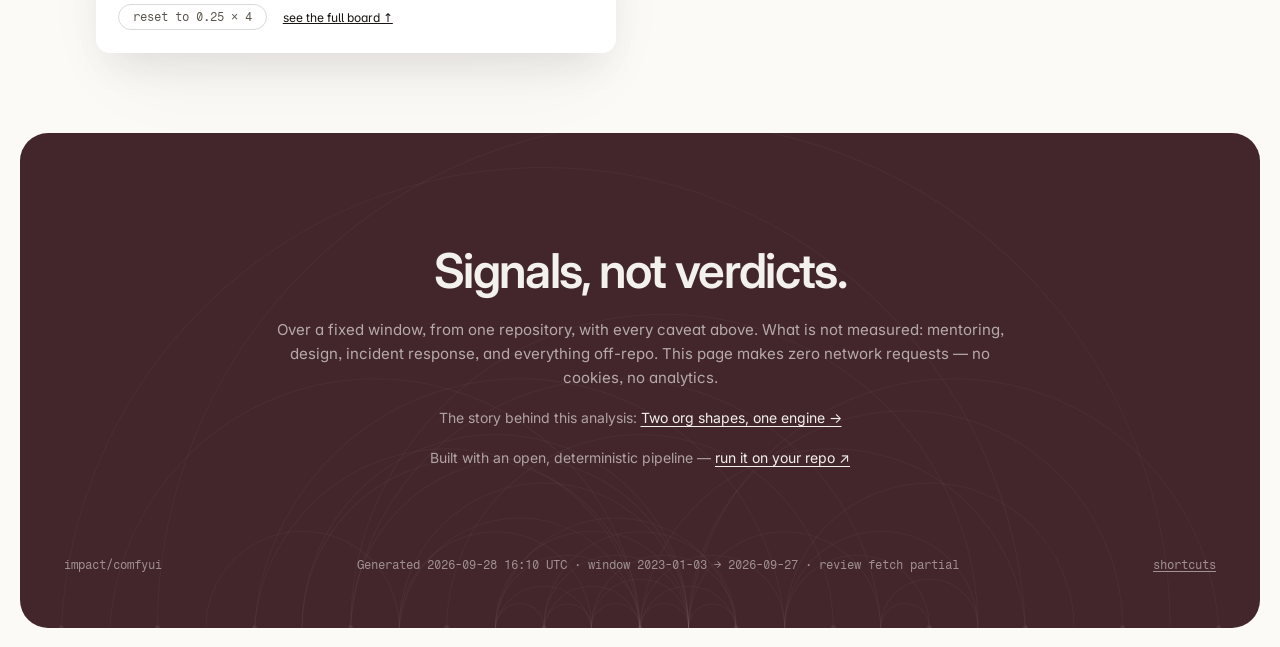
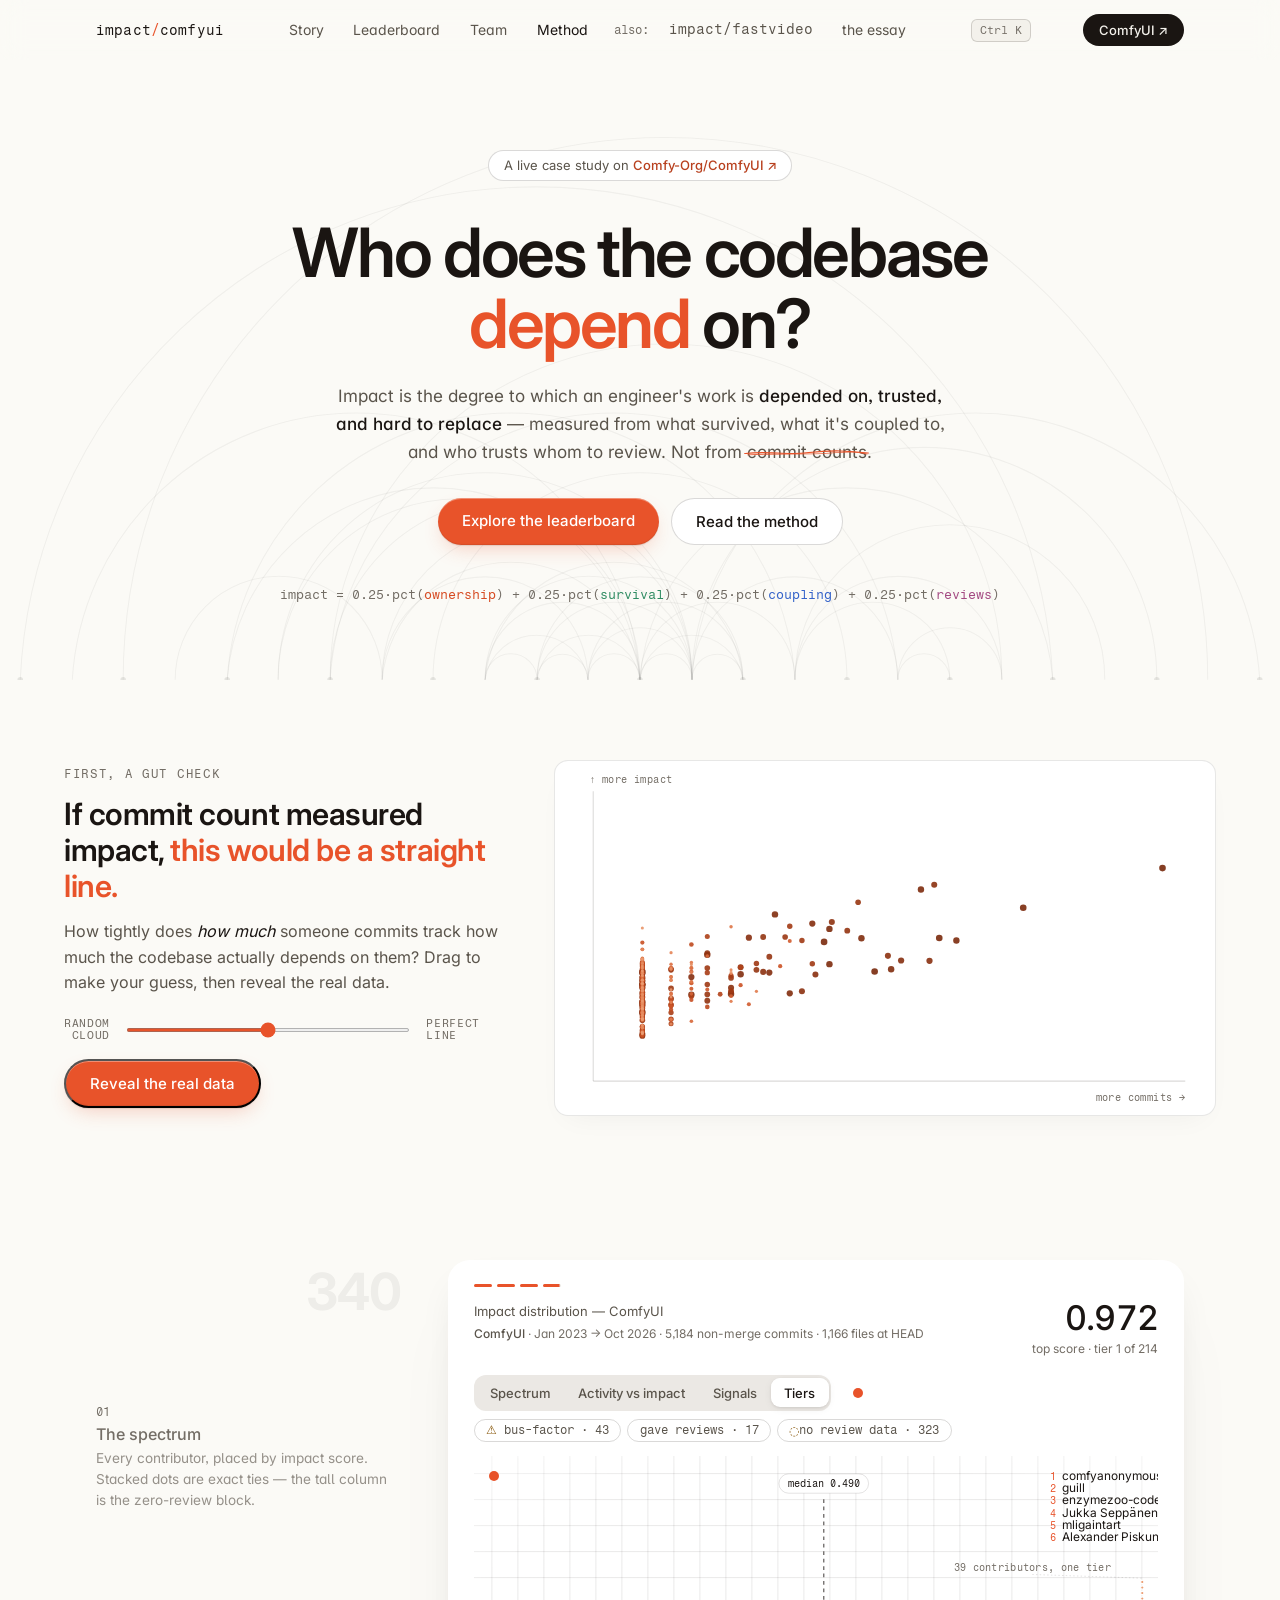
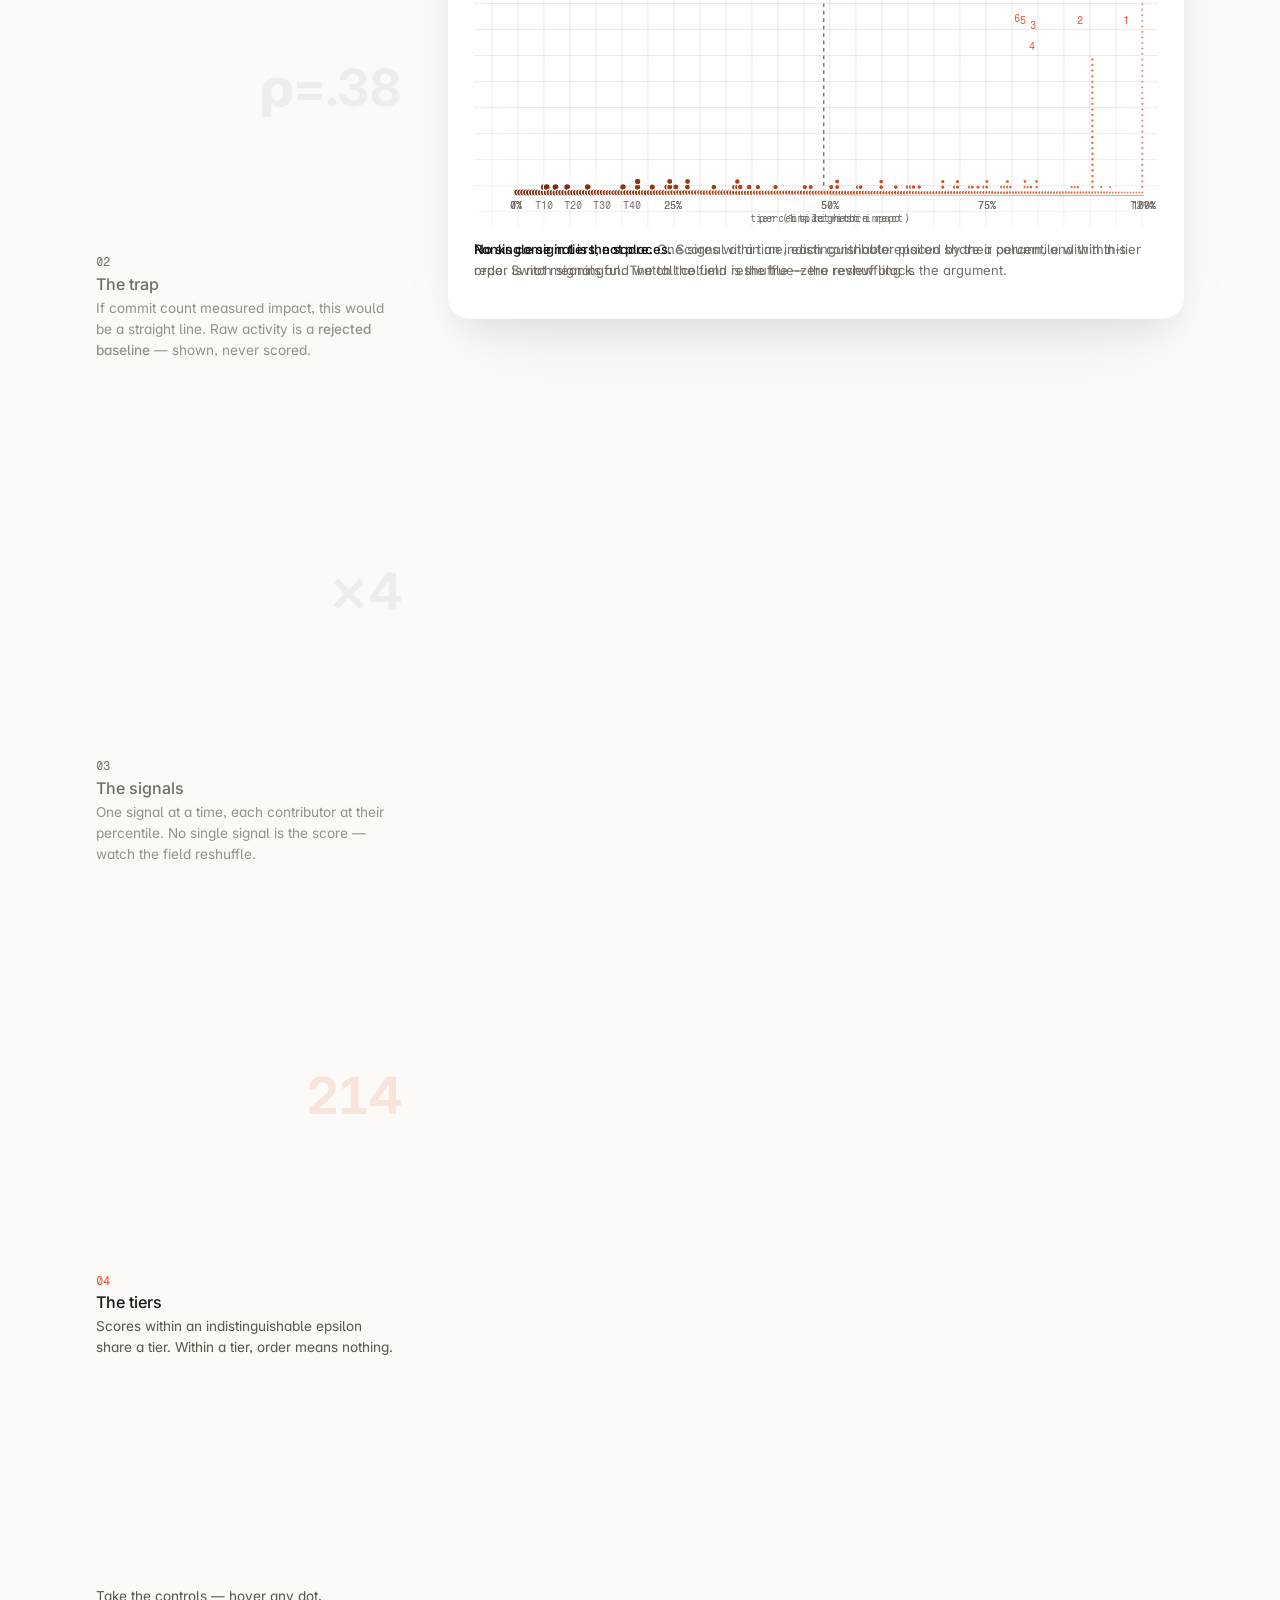
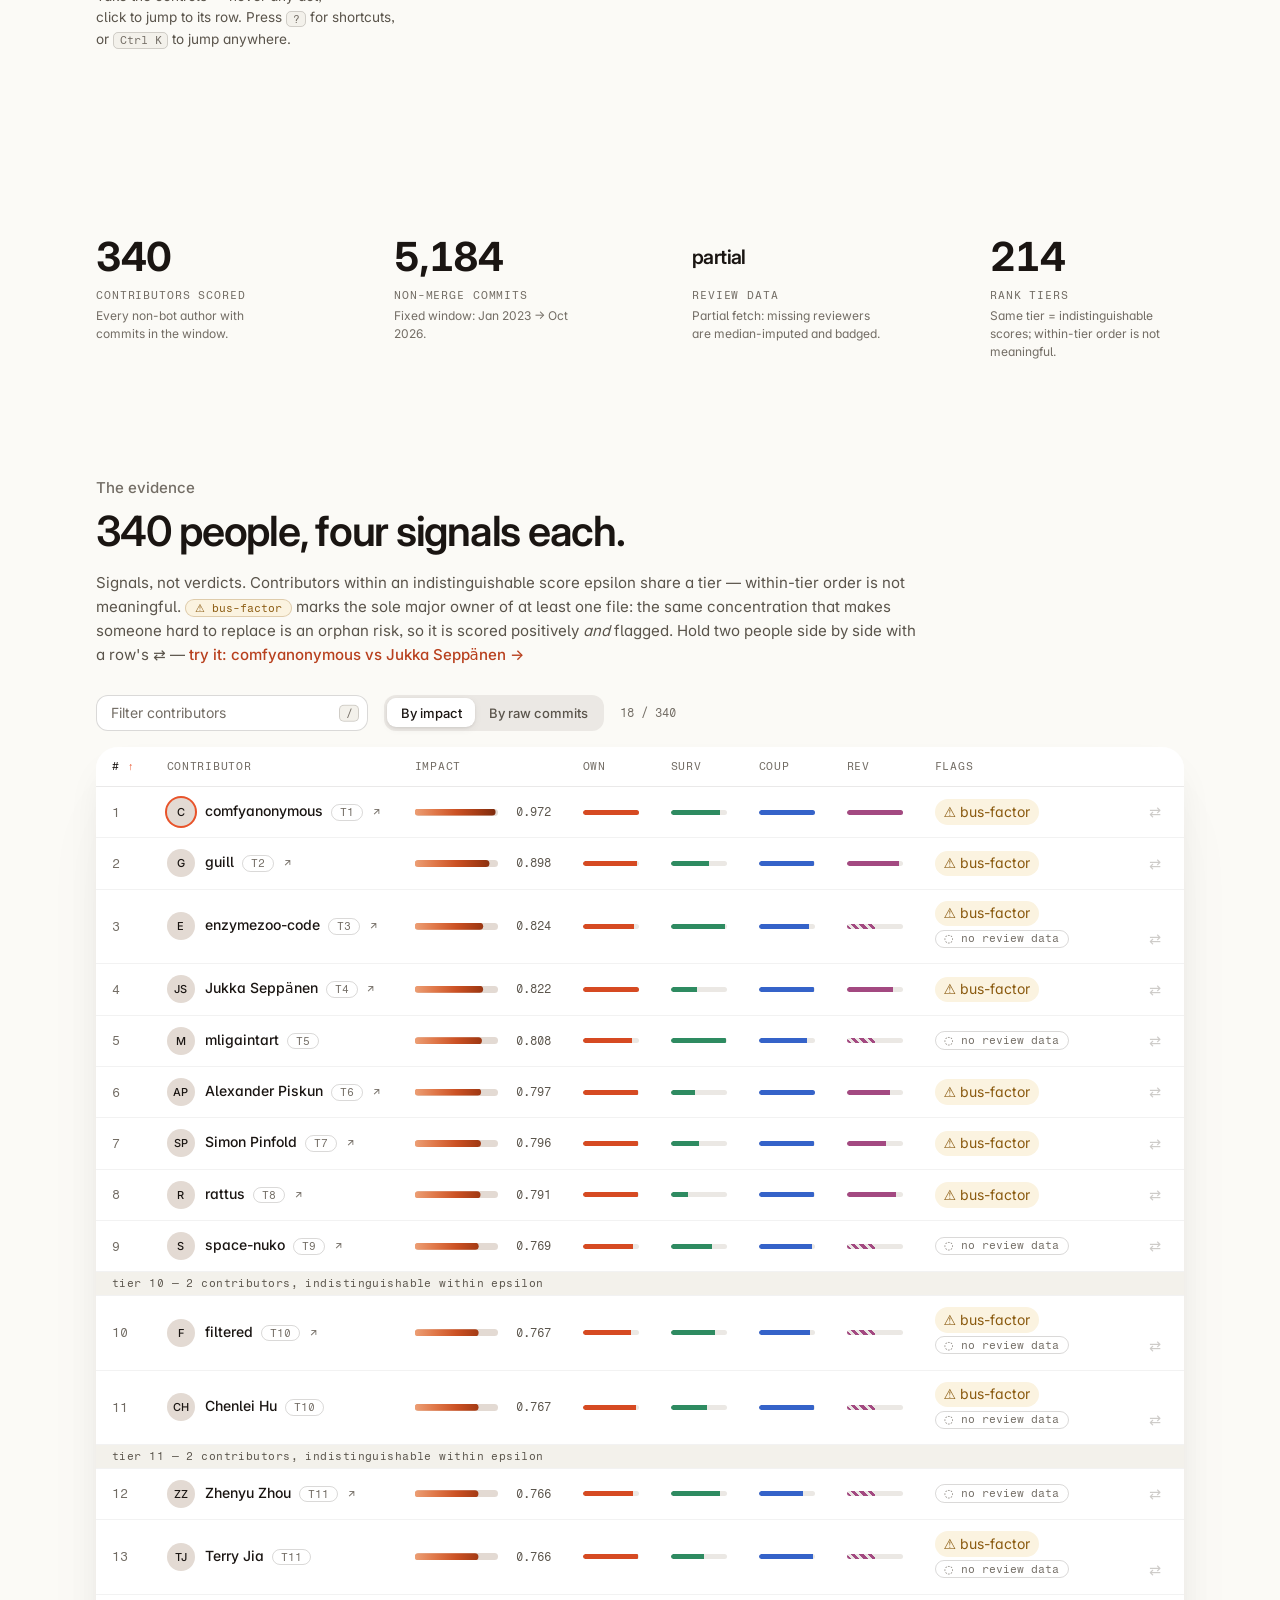
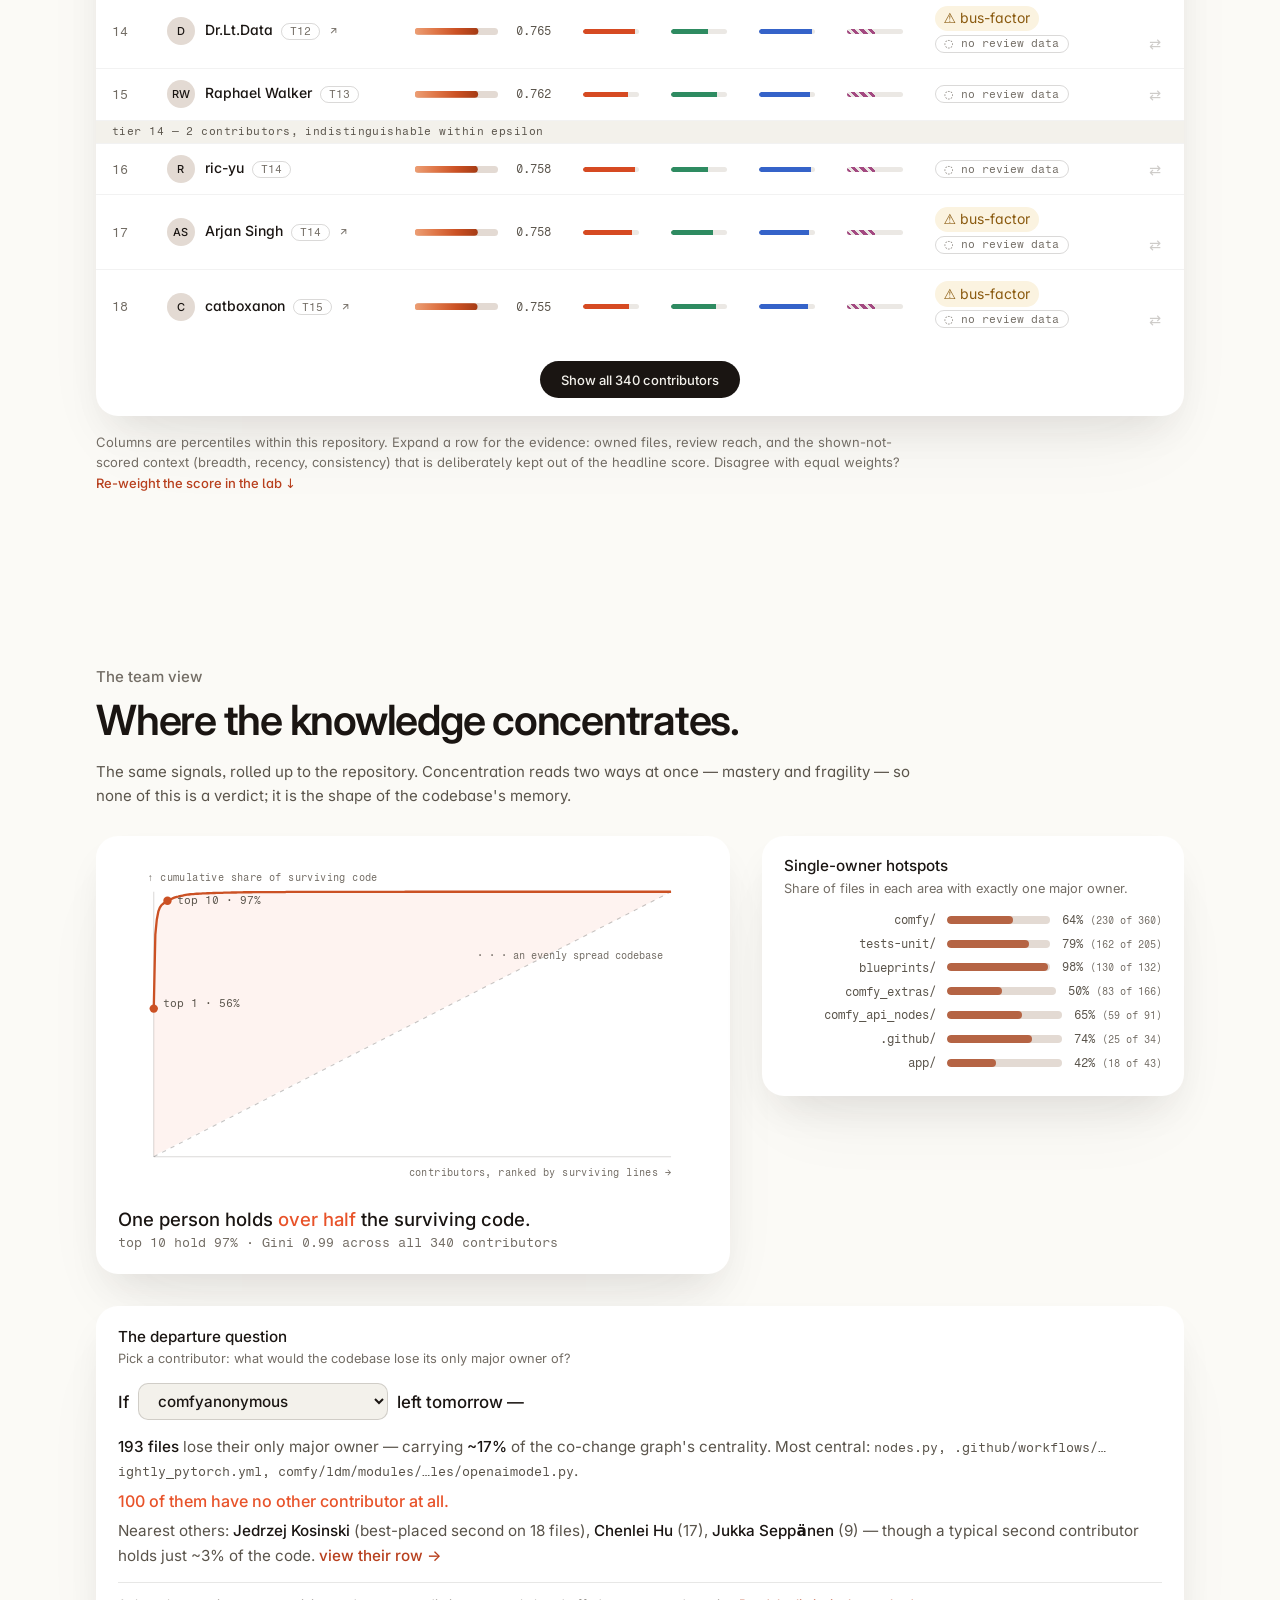
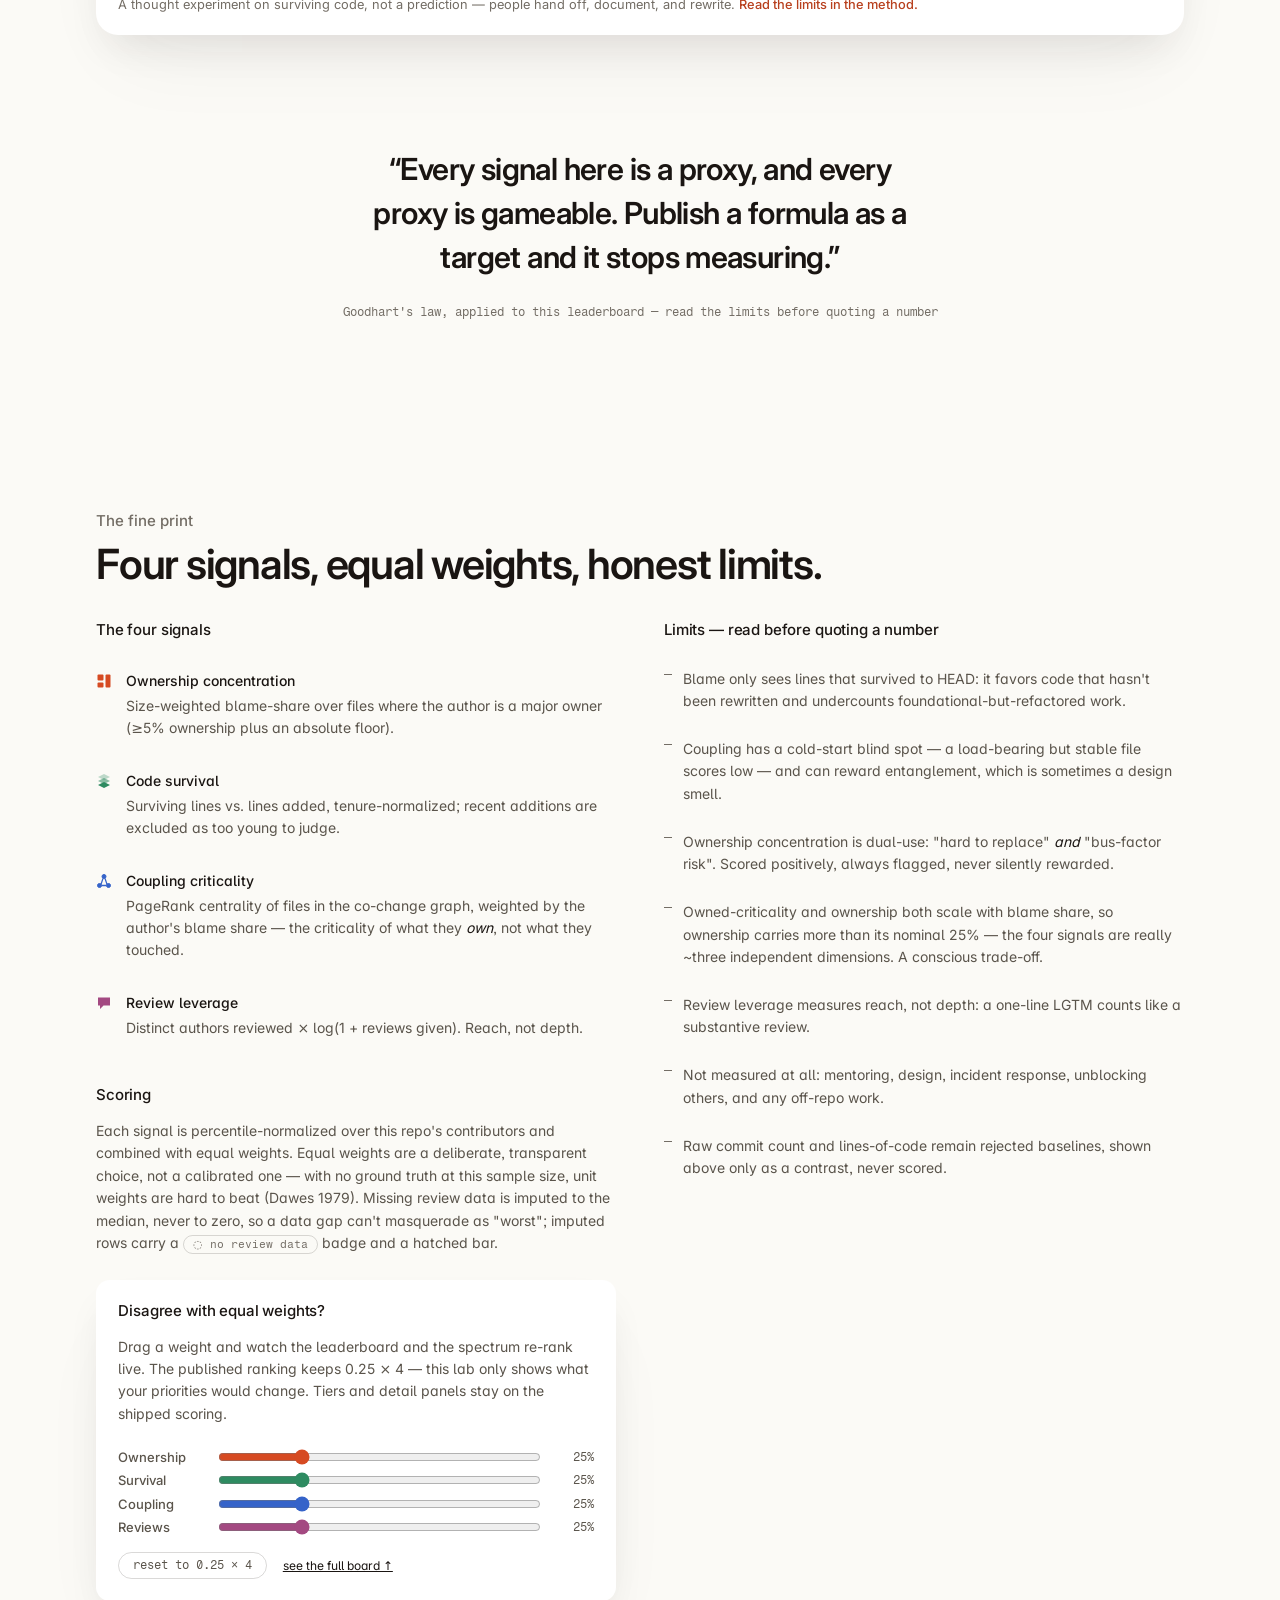
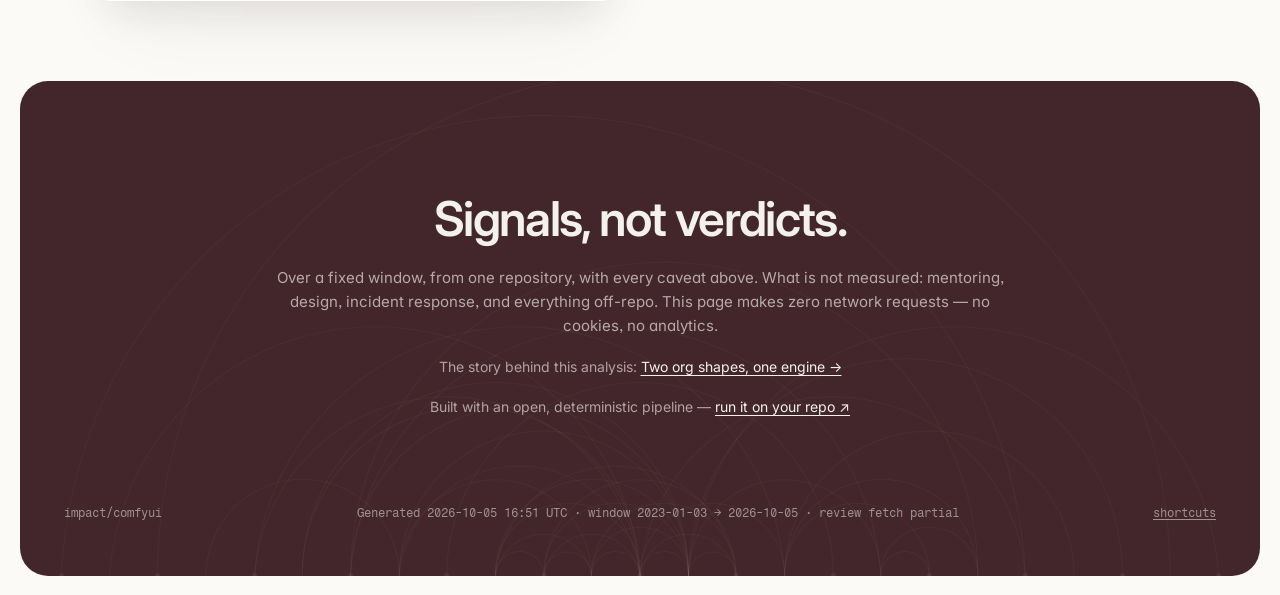
